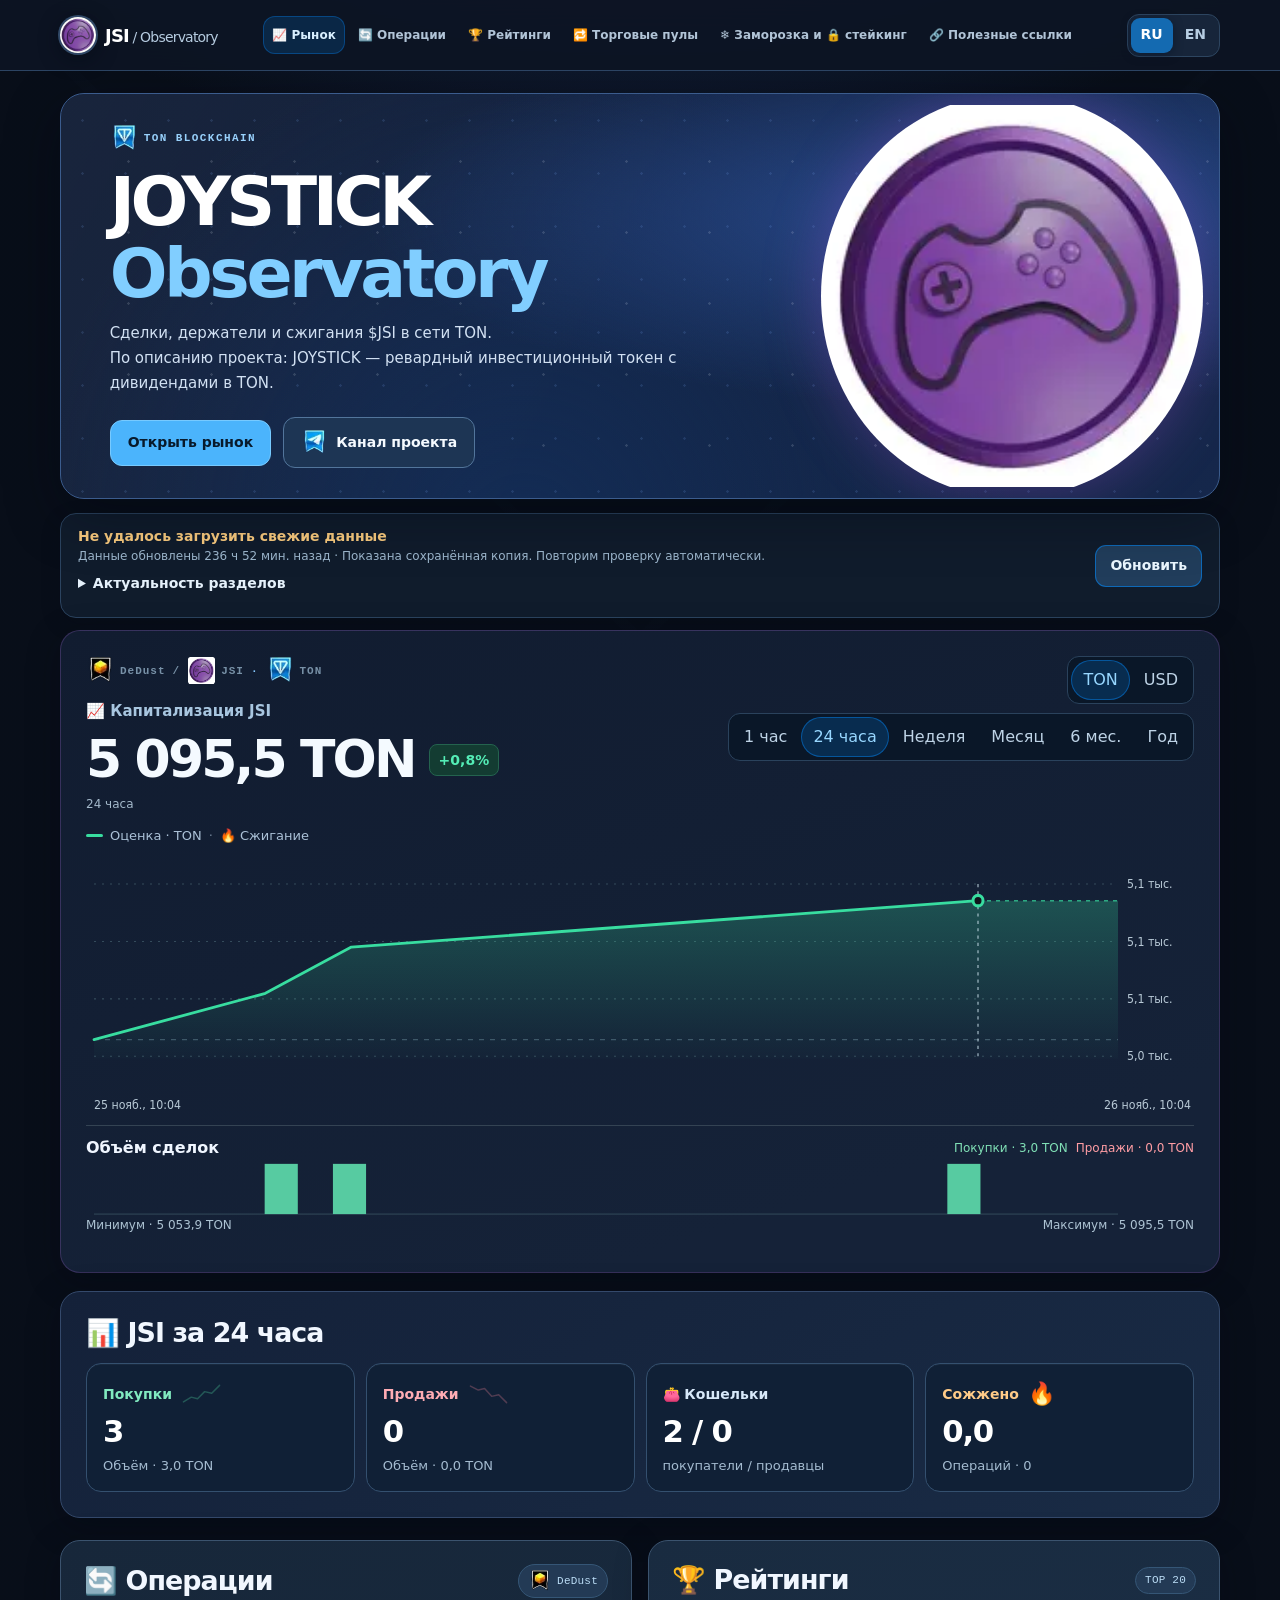
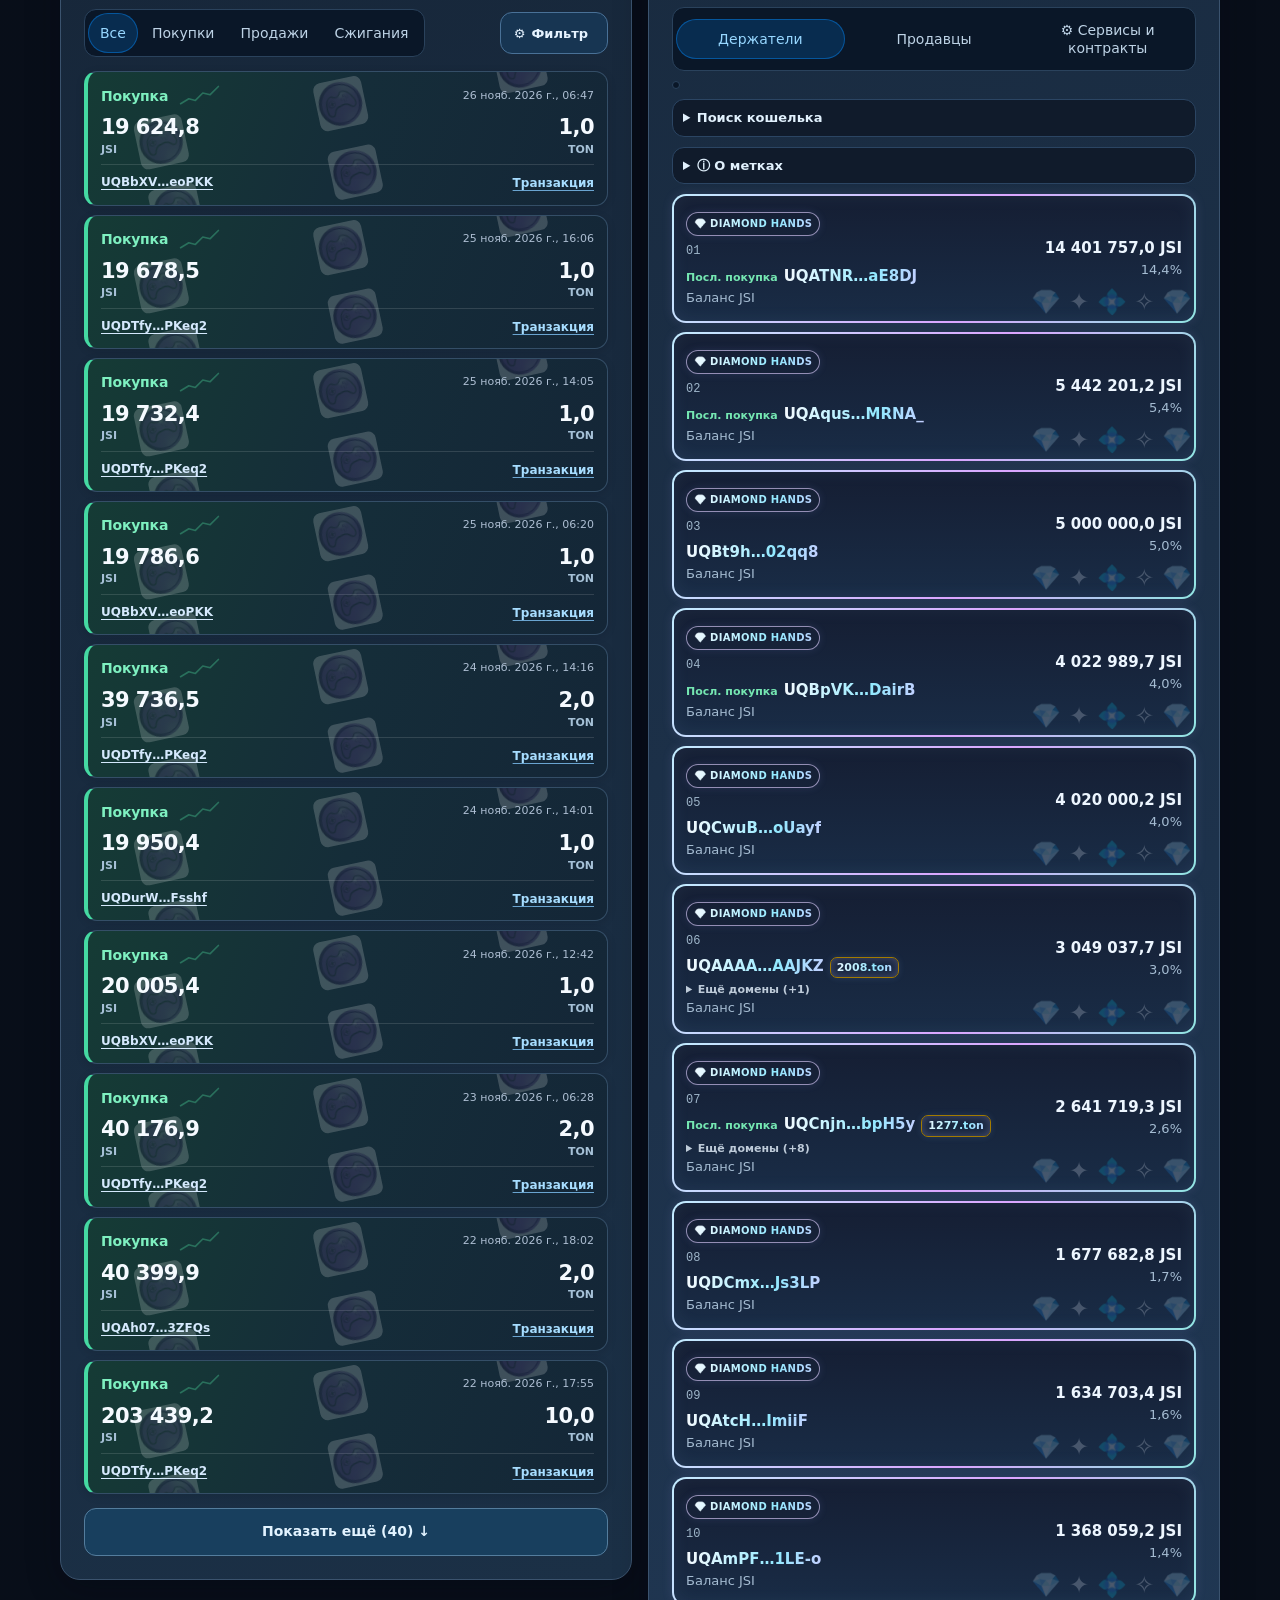
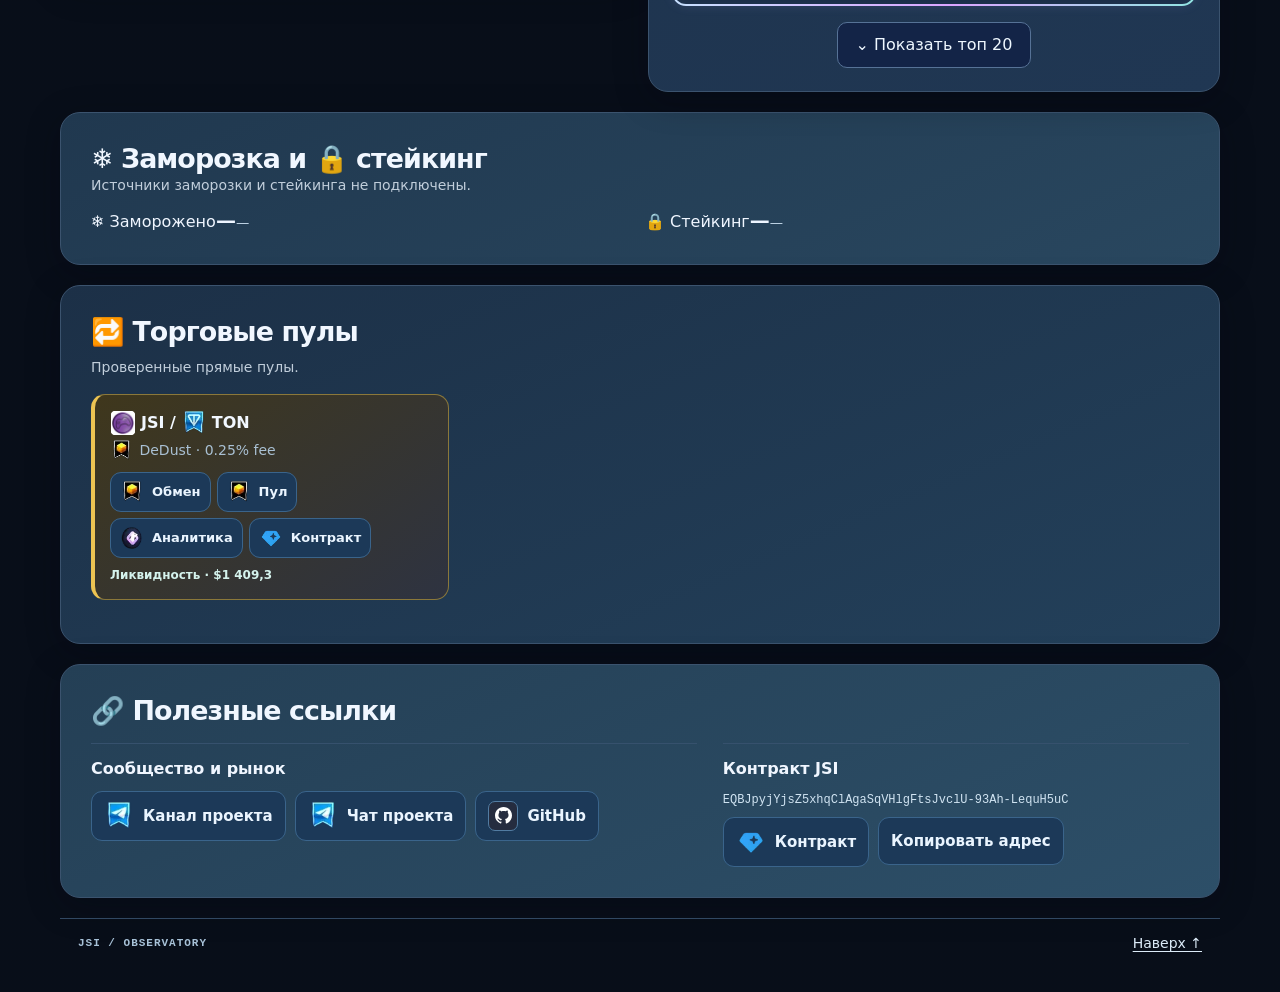
==== index.html @ 94e6f446 "Refresh JSI snapshot" ====
<!doctype html>
<html lang="ru"><head>
<meta charset="utf-8"><meta name="viewport" content="width=device-width,initial-scale=1">
<meta name="theme-color" content="#070d21"><meta name="description" content="JSI Observatory — сделки STON.fi и DeDust, держатели и подтверждённые сжигания JSI в сети TON.">
<title>JOYSTICK Observatory</title><style>:root{color-scheme:light;--ink:#101721;--muted:#536372;--paper:#f8fafc;--line:#cbd5df;--blue:#30a1f5;--link:#075d9b;--night:#090b0e;--graphite:#10151c;--green:#1e6b51;--red:#df0000;--orange:#975019;font:16px/1.5 system-ui,-apple-system,BlinkMacSystemFont,"Segoe UI",sans-serif;color:var(--ink);background:var(--night)}
*{box-sizing:border-box}
[hidden]{display:none!important}
html{scroll-behavior:smooth;scroll-padding-top:82px}
body{margin:0;background:var(--night)}
.wrap{width:min(1220px,calc(100% - 64px));margin-inline:auto}
h1,h2,h3,p{margin:0}
a{color:var(--link);text-underline-offset:3px}
a:hover{text-decoration:underline}
button{font:inherit;color:inherit;cursor:pointer}
a:focus-visible,button:focus-visible,summary:focus-visible,#plot svg:focus-visible{outline:3px solid #5692db;outline-offset:2px}
header{position:sticky;top:0;z-index:5;background:#090b0ef5;border-bottom:1px solid #283541;color:#f5f8fc}
.nav,.brand,nav,.langs,.tabs,.smallTabs,.introLinks,.eyebrow,.sectionHeading,.chartCaption,footer,.graphTop{display:flex;align-items:center}
.nav{min-height:65px;gap:20px;justify-content:space-between}
.brand{gap:9px;color:#fff;text-decoration:none}
.brand svg{width:36px;height:36px}
.brand strong{font-size:19px;letter-spacing:-.055em}
.brand span{font-weight:500;color:#c3cbd5}
.brand:hover{text-decoration:none}
nav{gap:5px}
nav a,.langs button{font-size:14px;font-weight:650}
nav a{color:#b4c0ce;padding:9px 11px;text-decoration:none;border-radius:8px}
nav a.on,nav a:hover{color:white;background:#203347;text-decoration:none}
.langs,.tabs,.smallTabs{background:#e5edf4;border-radius:10px;padding:3px;gap:2px;width:fit-content;max-width:100%;flex-wrap:wrap}
.langs button,.tabs button,.smallTabs button{border:none;padding:7px 10px;background:transparent;color:#364c61;border-radius:7px;line-height:1.35}
.langs .on,.tabs .on,.smallTabs .on{background:#114c79;color:white}
.hero{margin:20px 0 16px;position:relative;isolation:isolate;overflow:hidden;display:flex;align-items:center;min-height:192px;border-radius:20px;border:1px solid #293746;background:radial-gradient(ellipse at 88% 70%,#153650 0%,transparent 53%),#0b0d10;color:#fff}
.herotext{position:relative;z-index:1;padding:27px clamp(20px,3vw,44px);max-width:66%}
.eyebrow,.tag,footer>span{font-family:ui-monospace,Consolas,monospace;font-size:11px;font-weight:650;letter-spacing:.09em}
.eyebrow{gap:8px}
.eyebrow i{width:7px;height:7px;background:#468ec6;border-radius:50%}
.hero .eyebrow{color:#b9c9d9}
.hero .eyebrow i{background:var(--blue)}
h1{font-size:clamp(38px,4.6vw,68px);letter-spacing:-.07em;line-height:1.05;margin:7px 0 8px}
h1 em{font-family:Georgia,"Times New Roman",serif;font-weight:normal;letter-spacing:-.055em;color:#a1d6ff}
.hero p{color:#c9d5e1;font-size:15px}
.heroArt{position:absolute;inset:0 0 0 auto;width:41%;display:grid;align-items:center;pointer-events:none}
.heroArt svg{width:100%;height:100%;max-height:250px}
.introLinks{margin-top:17px;gap:10px}
.introLinks a,.more{border:1px solid #9daebf;border-radius:8px;padding:7px 12px;text-decoration:none;font-weight:650;font-size:14px}
.introLinks a{color:#f0f6ff;border-color:#536779}
.introLinks a:first-child{color:#081624;background:var(--blue);border-color:var(--blue)}
.introLinks a:hover,.more:hover{box-shadow:inset 0 0 0 1px currentColor}
.panel{background:var(--paper);border:1px solid var(--line);border-radius:17px;padding:clamp(16px,2vw,25px);min-width:0}
.graphTop,.sectionHeading,footer{justify-content:space-between;gap:12px}
.graphTop{align-items:flex-start}
.graph .eyebrow{color:#b6c8d9}
.graph .eyebrow span{color:#7891a7}
.graph h2{font-weight:550;color:var(--muted);font-size:16px;margin-top:12px}
.price{font-size:clamp(27px,3.2vw,44px);line-height:1.12;letter-spacing:-.05em;font-variant-numeric:tabular-nums;font-weight:730}
.chartCaption{font-size:13px;color:var(--muted);gap:7px;margin-top:13px}
.lineKey{width:17px;height:3px;border-radius:3px;background:var(--blue)}
.sep{color:#6f8196}
#plot{margin:6px 0;min-height:183px}
#plot svg{width:100%;height:183px;display:block;touch-action:pan-y}
#plot text{font:11px system-ui,sans-serif;fill:#b6c6d6}
.marker{cursor:pointer}
.marker:focus{outline:2px solid var(--orange)}
#readout{font-size:14px;font-variant-numeric:tabular-nums;min-height:24px;color:var(--ink)}
.note,.description,.resources p{font-size:14px;color:var(--muted);overflow-wrap:anywhere}
.note{font-size:12px}
.description{margin:8px 0}
.summary{margin:18px 0 22px}
.summary h2,.panel h2:not(.graph h2){font-size:clamp(20px,2.1vw,27px);letter-spacing:-.045em;line-height:1.2}
.summary .sectionHeading{margin-bottom:9px}
.tag{color:#3e5061;background:#e2ebf4;border-radius:20px;padding:4px 9px;white-space:nowrap;font-weight:500;letter-spacing:.02em}
#stats{display:grid;grid-template-columns:repeat(4,minmax(0,1fr));gap:10px}
.stat{background:var(--paper);border:1px solid var(--line);border-radius:13px;padding:13px 15px;min-width:0}
.stat b,.stat small,.stat span{display:block}
.stat b{font-size:clamp(20px,2.1vw,31px);line-height:1.3;font-variant-numeric:tabular-nums;overflow-wrap:anywhere;letter-spacing:-.04em}
.stat small{font-size:13px;color:var(--muted)}
.stat span{font-size:14px;font-weight:670}
.buy{color:var(--green)}
.sell{color:var(--red)}
.burn{color:var(--orange)}
.columns{display:grid;grid-template-columns:1fr 1fr;gap:16px;align-items:start}
.columns .tabs{margin:10px 0}
.columns .tabs button,.smallTabs button{font-size:14px}
.smallTabs:not(:empty){margin-bottom:8px}
#feedNote,#rankNote{margin-bottom:8px}
.row{display:grid;grid-template-columns:minmax(0,1fr) auto;gap:10px;border-top:1px solid #dce3eb;padding:10px 0;align-items:center}
.row>div{min-width:0}
.row>div:last-child{text-align:right}
.row b,.row small{display:block;font-variant-numeric:tabular-nums}
.row small{color:var(--muted);font-size:13px}
.row a{overflow-wrap:anywhere}
.row b{font-size:15px;line-height:1.45}
.row .badge{display:inline-block;padding:1px 6px;font-size:12px;border-radius:5px;margin-right:6px}
.badge.buy{background:#e0f3e8}
.badge.sell{background:var(--red);color:white}
.badge.burn{background:#ffead4}
.position{color:var(--muted);font:12px ui-monospace,monospace;margin-right:8px}
.empty{padding:16px 0;color:var(--muted)}
.more{background:#eaf1f7;color:#144b72}
.more[hidden]{display:none}
#more{margin-top:8px;width:100%}
.resources{margin:20px 0}
.resourcesGrid{display:grid;grid-template-columns:1.15fr 1.2fr 1fr;gap:24px;margin-top:16px}
.resources h3{font-size:16px;margin-bottom:6px}
.resourceList{display:flex;gap:8px 13px;flex-wrap:wrap}
.resourceList,.contract{margin-top:8px;font-size:14px}
.contract{display:block;overflow-wrap:anywhere;font-family:ui-monospace,monospace;margin-bottom:10px}
.resourcesGrid article{min-width:0}
summary{cursor:pointer;font-weight:600}
footer{padding:16px 0 25px}
footer a{font-size:14px}
@media(max-width:800px){.wrap{width:calc(100% - 28px)}
.nav{display:grid;grid-template-columns:1fr auto;gap:0;padding-top:6px}
.langs{grid-column:2;grid-row:1}
.brand{grid-column:1;grid-row:1}
nav{grid-column:1/-1;justify-content:space-between;gap:0}
nav a{padding:7px 5px;font-size:13px}
html{scroll-padding-top:98px}
.columns{grid-template-columns:1fr}
.heroArt{width:35%;opacity:.82}
.herotext{max-width:73%;padding:19px}
.hero{min-height:180px}
.graphTop{flex-wrap:wrap}
.resourcesGrid{grid-template-columns:1fr 1fr}

#stats{grid-template-columns:repeat(2,minmax(0,1fr))}}
@media(max-width:500px){.wrap{width:calc(100% - 20px)}
.hero{margin-top:10px}
.herotext{max-width:100%;padding:16px}
.heroArt{width:35%;inset:auto 0 0 auto;height:78px}
.hero p{max-width:96%;font-size:14px}
.introLinks{max-width:76%;gap:6px;flex-wrap:wrap}
.introLinks a{font-size:13px;padding:6px 8px}
.graphTop{gap:10px}
.tabs button{padding:6px 8px}
.stat{padding:10px}
.stat small{font-size:12px}
.row{gap:3px}
.row b{font-size:14px}
.row small{font-size:12px}
.resourcesGrid{grid-template-columns:1fr;gap:15px}
.resourcesGrid article+article{border-top:1px solid var(--line);padding-top:12px}}
@media(prefers-reduced-motion:reduce){html{scroll-behavior:auto}}

.walletLegend{font-size:13px;color:var(--muted);margin:4px 0}
.walletIdentity{display:inline-flex;align-items:baseline;flex-wrap:wrap;gap:2px 6px;max-width:100%;vertical-align:baseline}
.row .walletAddress{font-weight:700;text-decoration:underline;text-decoration-thickness:1px;text-underline-offset:3px}
.row .walletAddress.buy,.walletRole.buy{color:#126042}
.row .walletAddress.sell,.walletRole.sell{color:#df0000}
.row .walletAddress.burn,.walletRole.burn{color:#874305}
.row .walletAddress.neutral{color:#51615c}
.walletRole{font-size:11px;font-weight:600}
:is(.row,.walletResult) .domainBadge{font:600 11px/1.4 system-ui,sans-serif;letter-spacing:0;padding:2px 6px;border-radius:5px;overflow-wrap:anywhere;max-width:100%;display:inline-block}
.domainBadge.digits{color:#482e00;background:linear-gradient(110deg,#ffcc00 12%,#ffe173 34%,#fff9c0 46%,#ffd700 57%,#efb000 84%);background-size:220% 100%;border:1px solid #a37b00;animation:projectGold 4s ease-in-out infinite alternate}
details.domainDetails{display:inline-block;border:0;padding:0;font-size:12px;font-weight:500;width:100%}
details.domainDetails summary{color:var(--muted);font-size:11px}
#rank .position{vertical-align:top}
.onlyBadges{display:flex;align-items:center;gap:7px;font-size:13px;font-weight:600;margin:4px 0 7px;cursor:pointer}
.onlyBadges input{width:16px;height:16px;accent-color:var(--link)}


@keyframes projectGold{from{background-position:0% 50%}
to{background-position:100% 50%}}
@media(prefers-reduced-motion:reduce){.domainBadge.digits{animation:none}}
footer>span{color:#f5f8ff}
footer a{color:#dcebf8}
.price{overflow-wrap:break-word}

/* Make the chart and header dark; financial rows retain their semantic colours. */
.langs,.graph .tabs{background:#202a35}
.langs button,.graph .tabs button{color:#c3cfdb}
.langs .on,.graph .tabs .on{background:var(--blue);color:#071421}
.graph{--ink:#f5f8fc;--muted:#b2c0cd;color:var(--ink);background:var(--graphite);border-color:#283747}
.graph #readout a{color:#86caff}
.graph #plot svg{height:205px}
.brand:hover,.introLinks a:hover{color:#fff}
.introLinks a:first-child:hover{color:#081624}

.wrap{width:min(1180px,calc(100% - 88px))}
.hero{background:linear-gradient(165deg,#080a0d 22%,#10151c 100%)}
.graph,.summary{background:linear-gradient(180deg,#10151c,#152332);border:1px solid #374b5b}
.summary{background:linear-gradient(180deg,#152332,#172b3c);padding:clamp(16px,2vw,25px);border-radius:17px;color:#f4f8ff}
.summary .sectionHeading{margin-bottom:14px}
.stat{background:linear-gradient(145deg,#131d28,#1e3041);border:1px solid #3d5363}
.stat small{color:#b9c8d5}
.stat span.buy,.stat span.sell,.stat span.burn{display:inline-block;border-radius:5px;background:linear-gradient(120deg,#d8e5eb,#c1d4df);padding:1px 6px}
.columns .panel,.resources{--ink:#f3f7fc;--muted:#c1cedb;--link:#a6daff;--line:#435a6a;color:var(--ink);border-color:#3b5264}
.columns .panel{background:linear-gradient(180deg,#172b3c,#1a3b51)}
.columns .tabs,.columns .smallTabs{background:#0e1c29}
.columns .tabs button,.columns .smallTabs button{color:#cbd9e7}
.columns .tabs .on,.columns .smallTabs .on{background:#265a7d;color:#fff}
.row{border-color:#435666}
.position{color:#c1cedb}
.tag{background:#233f54;color:#d1e6f6}
.row .walletIdentity{background:linear-gradient(125deg,#d8e5eb,#c1d4df);border-radius:7px;padding:3px 6px}
.domainDetails summary{color:#354d62!important}
.domainDetails span{color:#223847}
#more,.resourceList>a,.resourceList>button{color:#f3f8ff;background:#15496b;border:1px solid #6289a3}
.resources{background:linear-gradient(180deg,#1a3b51,#20475e);padding:clamp(18px,2.5vw,30px)}
.resourcesGrid{grid-template-columns:1.3fr 1fr;gap:clamp(14px,2vw,26px)}
.resourcesGrid article{border-top:1px solid #7190a3;padding-top:13px}
.resources h3{margin-bottom:10px}
.resourceList{display:grid;grid-template-columns:1fr;gap:7px}
.resourceList>a,.resourceList>button{display:flex;align-items:center;justify-content:space-between;gap:6px;min-height:42px;padding:8px 12px;border-radius:7px;text-align:left;font:650 14px/1.35 system-ui,sans-serif;text-decoration:none;cursor:pointer}
.resourceList>a:hover,.resourceList>button:hover,#more:hover{background:#1b5c82;border-color:#aedfff}
.resources .contract{color:#d1e4f2;margin:6px 0;word-break:break-all}
footer{background:#090c10;border-top:1px solid #405362;padding:14px 18px;margin-bottom:14px;border-radius:8px}
@media(min-width:1000px){.resourcesGrid article:first-child .resourceList{grid-template-columns:repeat(2,minmax(0,1fr))}}
@media(max-width:800px){.wrap{width:calc(100% - 34px)}.resourcesGrid{grid-template-columns:1fr 1fr}}
@media(max-width:500px){.wrap{width:calc(100% - 22px)}.resourcesGrid{grid-template-columns:1fr}.resourcesGrid article+article{border-color:#7190a3}}

/* Draw external-link arrows without relying on a font glyph. */
.resourceList>a::after,.introLinks a[href^="https:"]::after,.row a:not(.walletAddress)::after{content:"";display:inline-block;width:8px;height:8px;flex-shrink:0;margin-left:6px;border-top:1.5px solid currentColor;border-right:1.5px solid currentColor;background:linear-gradient(135deg,transparent 43%,currentColor 46%,currentColor 54%,transparent 57%);vertical-align:1px}

.syncBar{display:flex;align-items:center;justify-content:space-between;gap:14px;margin:0 0 12px;padding:12px 18px;background:#101b27;border:1px solid #374b5b;border-radius:12px;color:#e5f1fb}
.syncBar>div{min-width:0}.syncBar p{font-size:14px;font-weight:650}.syncBar small{display:block;color:#b9c8d5;font-size:12px;overflow-wrap:anywhere}.syncBar .syncWarning{color:#ffcf80}
#refreshData{flex-shrink:0;min-height:42px;padding:8px 14px;border:1px solid #6289a3;border-radius:7px;background:#15496b;color:#f3f8ff;font-weight:650;font-size:14px}#refreshData:hover{background:#1b5c82}#refreshData:disabled{opacity:.65;cursor:wait}
@media(max-width:400px){.syncBar{align-items:flex-start;flex-wrap:wrap;padding:12px 14px}.syncBar>div{flex:1 1 175px}}

/* Market cap: native-currency valuation, with an explicit estimation note. */
.graph .price{font-size:clamp(32px,4.2vw,52px);letter-spacing:-.055em;line-height:1.15}
.graph h2{font-size:15px;margin-top:12px;margin-bottom:7px}
.capHeadline{display:flex;align-items:center;gap:14px;flex-wrap:wrap}
.capChange{font:700 14px/1.3 system-ui,sans-serif;padding:6px 9px;border-radius:8px;font-variant-numeric:tabular-nums;white-space:nowrap}
.capChange:empty{display:none}.capPositive{color:#54edb6;background:#133c32;border:1px solid #24634e}.capNegative{color:#ff2020;background:#321419;border:1px solid #7a242a}
#capPeriod{margin-top:5px;color:#a4b9cb}.graph #plot{min-height:250px;margin:18px 0 8px}.graph #plot svg{height:250px}
.graph #plot text{font:11px system-ui,sans-serif;fill:#b8c9d6}
.capRange{display:flex;justify-content:space-between;gap:8px;flex-wrap:wrap;color:#adc3d3;font-size:12px;font-variant-numeric:tabular-nums;margin:0 0 13px}
.graph #readout{background:#0b1723;border:1px solid #2b4354;padding:10px 12px;border-radius:9px;min-height:43px;font-size:13px;margin-bottom:9px}
.capMethod{font-size:11px;line-height:1.5;color:#9db3c4;border-top:1px solid #2b4354;padding-top:10px;margin-top:10px;max-width:850px}
.graph .chartCaption .lineKey{background:var(--chart-colour,#38dda0)}
@media(max-width:500px){.graph .price{font-size:34px}.capHeadline{gap:8px}.graph .graphTop{gap:15px}.graph .tabs{width:100%;justify-content:space-between}.graph .tabs button{padding:8px 6px;font-size:12px}.graph #plot svg{height:240px}.graph #plot{min-height:240px}.graph #readout{font-size:12px}.capMethod{font-size:11px}}
@media(max-width:360px){.graph .tabs{display:grid;grid-template-columns:repeat(3,minmax(0,1fr));gap:3px}.graph .tabs button{width:100%}}

:root{--blue:#75ccff;--project-art:url("[data-uri]");--night:#070d21}
body{background:radial-gradient(ellipse at 78% 0%,#24347b 0%,#111c49 28%,transparent 55%),#070d21}
header{background:#0a1129f5;border-color:#324576}
.brandMark{width:36px;height:36px;border-radius:50%;background:var(--project-art) center/cover}
.hero{min-height:268px;border-color:#435b9c;background:radial-gradient(ellipse at 78% 50%,#2b4696 0%,#182860 34%,transparent 68%),linear-gradient(112deg,#0d1639,#111c49)}
.hero::before{content:"";position:absolute;inset:0;background-image:radial-gradient(circle,#7eaeff 1px,transparent 1.5px),radial-gradient(circle,#eff7ff 1px,transparent 1.5px);background-size:43px 53px,83px 71px;background-position:0 0,26px 32px;opacity:.24;pointer-events:none}
.heroArt{width:40%;height:100%;background:var(--project-art) center / auto 88% no-repeat;filter:drop-shadow(0 0 20px #60b5ff60);border-radius:50%}
.hero h1 em{color:#89ceff}
.graph{background:linear-gradient(180deg,#101936,#151f43);border-color:#394b80}
.summary{background:linear-gradient(180deg,#182649,#202d55);border-color:#435480}
.columns .panel{background:linear-gradient(180deg,#192847,#1e3659)}
.resources{background:linear-gradient(180deg,#192b4b,#1b345a)}
.graphControls{display:grid;gap:10px;justify-items:end;min-width:0}
.row.trade-buy{border-left:3px solid #4cce9f;padding-left:8px;background:#14564832}
.row.trade-sell{border-left:3px solid #fb6b76;padding-left:8px;background:#7c223532}
.row.trade-burn{border-left:3px solid #e7ae57;padding-left:8px}
@media(max-width:800px){.graphControls{justify-items:start}}
@media(max-width:590px){
 .hero{min-height:210px}.heroArt{width:32%;height:auto;inset:12px 12px auto auto;aspect-ratio:1;opacity:1;background-size:contain}
 .herotext{max-width:76%}.hero h1{font-size:clamp(32px,7.5vw,47px)}.hero h1 em{display:block}
 .hero p{max-width:100%}.introLinks{max-width:100%}.graphControls{width:100%}.graph #currency{display:flex;width:auto}
}

#activity,#wallets,#pools{background:#141b27;border-color:#303a4a}
#activity .row,#wallets .row{background:transparent;border-color:#303a4a;border-left:0;padding-left:0}
#activity .row .walletIdentity,#wallets .row .walletIdentity{background:none;padding:0;column-gap:6px;row-gap:4px}
.columns .walletIdentity .walletAddress{background:none;padding:0}
.columns .row .walletAddress{color:#d6e2f0}
.columns .walletRole.buy,.columns .badge.buy{color:#85e6bc;background:none}
.columns .walletRole.sell,.columns .badge.sell{color:#ff9a9f;background:none}
.columns .walletRole.burn,.columns .badge.burn{color:#f1bd7d;background:none}
.columns .domainDetails summary,.columns .domainDetails span{color:#becbd9!important}
.columns :is(.row,.walletResult) .projectBadges{display:flex;flex-wrap:wrap;gap:5px;width:100%;align-items:center}
.columns :is(.row,.walletResult) .projectBadge{--badge-edge:#53627b;display:inline-flex;align-items:center;gap:4px;padding:2px 6px;border:1px solid var(--badge-edge);border-radius:6px;background:#202939;text-decoration:none;color:#eaf1fb;font:650 11px/1.35 system-ui,sans-serif;min-height:26px;max-width:100%}
.columns :is(.row,.walletResult) .projectBadge:hover{text-decoration:underline}
.columns :is(.row,.walletResult) .projectBadge::after{display:none}
.projectBadge img{display:block;width:18px;height:18px;object-fit:contain;border-radius:3px}
.columns :is(.row,.walletResult) .projectBadge.staking{padding-inline:4px;--badge-edge:#6c93cb}
.columns :is(.row,.walletResult) .projectBadge.vnuk{--badge-edge:#8f606f;color:#ffc8d4}
.columns :is(.row,.walletResult) .projectBadge.author{border-color:transparent;background:linear-gradient(#202939,#202939) padding-box,linear-gradient(105deg,#508eff,#dce5ee,#508eff) border-box;background-size:100% 100%,200% 100%;animation:projectBadgeGlow 5s ease-in-out infinite alternate}
.columns :is(.row,.walletResult) .projectBadge.joystick{--badge-edge:#9164ac}
.columns :is(.row,.walletResult) .projectBadge.phoenix{--badge-edge:#a86a36}
.projectBadge.joystick span,.projectBadge.phoenix span{background:linear-gradient(90deg,var(--badge-color),#ffe182,var(--badge-color));background-size:210% 100%;background-clip:text;color:transparent;animation:projectBadgeGlow 5s ease-in-out infinite alternate}
.projectBadge.joystick{--badge-color:#e3a6ff}
.projectBadge.phoenix{--badge-color:#ff9862}
@keyframes projectBadgeGlow{to{background-position:100% 0}}
@media(prefers-reduced-motion:reduce){.columns :is(.row,.walletResult) .projectBadge.author,.projectBadge.joystick span,.projectBadge.phoenix span{animation:none}}
#pools [lang="en"],html[lang="en"] #pools [lang="ru"]{display:none}
html[lang="en"] #pools [lang="en"]{display:inline}
#pools .poolIntro{margin:8px 0 16px}
#pools .poolGrid{display:grid;grid-template-columns:repeat(3,minmax(0,1fr));gap:10px}
#pools .poolCard{min-width:0;background:#1c2636;border:1px solid #39475b;border-radius:10px;padding:12px}
#pools .poolCard h3{margin:0 0 3px}
#pools .poolCard p{margin:0}
#pools .poolActions{display:flex;flex-wrap:wrap;gap:6px;margin-top:10px}
#pools .poolActions a{display:inline-flex;align-items:center;min-height:38px;padding:5px 9px;color:#edf5ff;background:#22344c;border:1px solid #586d88;border-radius:7px;font-size:13px;font-weight:650;text-decoration:none}
#pools .poolActions a:hover{background:#304963;text-decoration:underline}
#pools .poolRoute,#pools .poolTiny{margin-top:16px;padding-top:13px;border-top:1px solid #39475b}
#pools #discoveredPools{margin-top:10px}
#pools .poolCard .poolLiquidity{margin-top:8px;font-size:12px;overflow-wrap:anywhere}
#pools .poolCard h3{overflow-wrap:anywhere}
#pools .poolRoute h3{margin:0 0 4px}
#pools .poolRoute .poolCard{margin-top:9px;max-width:440px}
#pools .poolTiny .poolGrid{margin-top:10px}
#pools .poolSources{margin-top:13px;font-size:12px}
@media(max-width:800px){#pools .poolGrid{grid-template-columns:repeat(2,minmax(0,1fr))}}
@media(max-width:500px){#pools .poolGrid{grid-template-columns:minmax(0,1fr)}}

.columns :is(.row,.walletResult) .projectBadge.og{border-color:#a887c2;background:#222033}
.columns :is(.row,.walletResult) .projectBadge.fragmentNumber{--badge-edge:#cc7cdb;background:#78348b;color:#fff;font-weight:800;white-space:nowrap}
.projectBadge.og span{background:linear-gradient(90deg,#cbff69,#f3a5ff,#cbff69);background-size:210% 100%;background-clip:text;color:transparent;animation:projectBadgeGlow 4s ease-in-out infinite alternate;font-weight:800}
.columns :is(.row,.walletResult) .projectBadge.burner{border-color:#966237;padding-inline:4px}
.columns :is(.row,.walletResult) .projectBadge.blueNft{border-color:#3881a9;padding-inline:4px}
.operationRow .opMobile,.operationRow .opToggle{display:none}
#feed .operationRow .opDesktop a{display:inline-block}
@media(prefers-reduced-motion:reduce){.projectBadge.og span{animation:none}}
@media(max-width:640px){
 #feed .operationRow{grid-template-columns:minmax(0,1fr) minmax(0,auto) 28px;align-items:start;column-gap:4px;padding:8px 0}
 #feed .operationRow .opDesktop{display:none}
 #feed .operationRow>div:nth-child(2){align-self:start}
 #feed .operationRow .opMobile:not([hidden]){display:block;grid-column:1/-1;text-align:left;padding:2px 0 4px}
 #feed .operationRow .opToggle{display:grid;place-items:center;width:28px;min-height:32px;padding:0;background:none;border:0;color:#b8d3ec;cursor:pointer}
 .opToggle span{width:7px;height:7px;border-right:2px solid;border-bottom:2px solid;transform:rotate(45deg)}
 .opToggle[aria-expanded="true"] span{transform:rotate(225deg)}
}

body{background:linear-gradient(#070b16bb,#070b16cf),url("[data-uri]") center top/cover fixed,#070b16}
.supplyGrid{display:grid;grid-template-columns:repeat(2,minmax(0,1fr));gap:10px;margin-top:12px}
.supplyGrid a{display:grid;gap:4px;padding:12px;border:1px solid #39475b;border-radius:10px;background:#1c2636;text-decoration:none;min-width:0}
.supplyGrid a:hover{border-color:#7db5e6}
.supplyGrid strong{font-size:clamp(1rem,3vw,1.35rem);color:#eef5ff;overflow-wrap:anywhere}
.supplyGrid small{color:#afbfce}
@media(max-width:440px){.supplyGrid{grid-template-columns:1fr}body{background-attachment:scroll;background-size:auto,auto 1100px}}

.volumeBlock{margin-top:12px;border-top:1px solid #344353;padding-top:10px}
.volumeHeading,.volumeKeys,.tradeSize,.walletSearchForm{display:flex;align-items:center;gap:8px;flex-wrap:wrap}
.volumeHeading{justify-content:space-between}
.volumeKeys,.tradeSize{font-size:12px}
.volumeKeys span:first-child,.rankMove.gained{color:#80e0b6}
.volumeKeys span:last-child,.rankMove.lost{color:#ff9da4}
#tradeVolume svg{display:block;width:100%;height:56px}
.tradeSize{margin:8px 0;color:#bdcbd8}
.tradeSize label{display:inline-flex;align-items:center;gap:6px}
.tradeSize input[type=number],.walletSearchForm input{min-width:0;border:1px solid #53637a;border-radius:7px;background:#161f2b;color:#eaf1fb;padding:6px 8px;font:inherit}
.tradeSize input[type=number]{width:6em}
#rank .position,.walletResult .position{display:inline-flex;align-items:baseline;gap:4px}
.rankMove{font-size:10px;white-space:nowrap}
.walletSearch,.badgeLegend{margin:10px 0;border:1px solid #39475b;border-radius:8px;padding:8px 10px}
.walletSearch summary,.badgeLegend summary{cursor:pointer;color:#d6e2f0;font-size:13px;font-weight:650}
.walletSearchForm{margin-top:9px}
.walletSearchForm input{flex:1 1 145px}
.walletSearchForm button{padding:6px 9px;border:1px solid #52637b;border-radius:7px;background:#243249;color:#eaf1fb;cursor:pointer}
.walletResult{margin-top:9px;overflow-wrap:anywhere}
.walletResult h3,.walletResult h4,.walletResult p{margin:6px 0}
.walletResult ul,.badgeLegend dl{padding-left:0;margin:8px 0 0;font-size:12px}
.walletResult li{margin-left:15px;padding-top:3px}
.badgeLegend dl{display:grid;grid-template-columns:auto 1fr;gap:5px 8px}
.badgeLegend dd{margin:0;color:#bdcbd8}
.columns .projectBadge.arni,.columns .projectBadge.napiwas{border-color:#927fa2}
.columns .projectBadge.arni span,.columns .projectBadge.napiwas .badgeLabel{
 background:linear-gradient(90deg,#70e1dd,#c4b4ff,#ffab94,#ffe39a,#70e1dd);
 background-size:225% 100%;background-clip:text;color:transparent;
 animation:projectBadgeGlow 4.3s ease-in-out infinite alternate
}
.projectBadge .beerIcon{position:relative;display:inline-block;flex:0 0 18px;width:18px;height:18px}
.beerIcon::before,.beerIcon::after{content:"";position:absolute}
.beerIcon::before{left:2px;top:2px;width:10px;height:15px;border:1px solid #ffde99;border-radius:3px 3px 4px 4px;background:linear-gradient(#fff4dc 0 28%,#ffce56 29%,#e4932c 83%,#b36121)}
.beerIcon::after{left:12px;top:6px;width:5px;height:8px;border:2px solid #ffde99;border-left:0;border-radius:0 4px 4px 0}
@media(prefers-reduced-motion:reduce){.columns .projectBadge.arni span,.columns .projectBadge.napiwas .badgeLabel{animation:none}}

.projectBadges .domainDetails{width:auto;max-width:100%;overflow-wrap:anywhere}

/* JSI / Telegram-inspired Observatory — design layer v1.
   No remote fonts, frameworks, images or runtime dependencies.
   Loaded AFTER the existing stylesheet. Keeps data/JS functionality intact. */
:root{
  color-scheme:dark;
  --tg-bg:#090e18;--tg-surface:#121b2a;--tg-surface2:#192639;
  --tg-elevated:#20344b;--tg-line:#2a405a;--tg-blue:#55b9ff;
  --tg-blue-strong:#258fea;--tg-text:#f0f6ff;--tg-muted:#a6bdd2;
  --tg-green:#51dcaa;--tg-red:#ff8696;--tg-gold:#f3c66f;
  --night:var(--tg-bg);--paper:var(--tg-surface);--ink:var(--tg-text);
  --muted:var(--tg-muted);--line:var(--tg-line);--blue:var(--tg-blue);
  --link:#91d8ff;--green:var(--tg-green);--red:var(--tg-red);
  font-family:system-ui,-apple-system,BlinkMacSystemFont,"Segoe UI",sans-serif;
  font-optical-sizing:auto;
}
html{scroll-padding-top:100px}
body{
  color:var(--tg-text);
  background:radial-gradient(ellipse 80% 420px at 50% -150px,#1b315e 0%,transparent 72%),
    linear-gradient(#080e19e8,#080e19f1),url("[data-uri]") center top/cover fixed,#090e18;
}
.wrap{width:min(1160px,calc(100% - 40px))}
a{color:var(--link)}
button,input{font-family:inherit}
a,button,summary{-webkit-tap-highlight-color:transparent}
button:not(:disabled),a,summary{transition:background-color .18s ease,border-color .18s ease,color .18s ease,transform .18s ease}
button:active:not(:disabled),.introLinks a:active,.resourceList>a:active,#pools .poolActions a:active{transform:scale(.98)}
a:focus-visible,button:focus-visible,summary:focus-visible,input:focus-visible{outline:2px solid var(--tg-blue);outline-offset:3px}
header{background:#0d1524f0;border-bottom:1px solid #2c4463;backdrop-filter:blur(22px);-webkit-backdrop-filter:blur(22px)}
.nav{min-height:70px;gap:18px}
.brandMark{box-shadow:0 0 0 2px #314968,0 5px 20px #050a14a8}
.brand strong{font-size:18px;letter-spacing:-.045em}
.brand span{color:#b6cce0;font-size:14px}
nav{gap:5px}
nav a{padding:10px 13px;color:#b1c4d7;border-radius:12px;font-weight:600}
nav a.on,nav a:hover{background:#1e3958;color:#f4faff}
.langs{background:#17253a;padding:3px;border:1px solid #2d4560;border-radius:12px}
.langs button{border-radius:9px;min-width:39px;min-height:35px;color:#b6cde2}
.langs button.on{background:#288fd9;color:#fff;box-shadow:0 2px 10px #0613268c}
main.wrap{padding-bottom:10px}
.hero{margin:22px 0 14px;min-height:275px;border:1px solid #3b5c8d;border-radius:24px;
  background:radial-gradient(ellipse at 81% 30%,#294c91 0%,transparent 48%),
  radial-gradient(circle at 40% 110%,#132c55,transparent 60%),
  linear-gradient(125deg,#111d35,#15274b);
  box-shadow:0 18px 54px #02071164;isolation:isolate}
.hero::before{opacity:.14}
.hero::after{content:"";position:absolute;inset:0;pointer-events:none;
  background:linear-gradient(115deg,#ffffff08,transparent 50%);border-radius:inherit}
.herotext{padding:clamp(23px,3.5vw,45px);max-width:68%}
.hero .eyebrow{color:#98d1fc;letter-spacing:.13em}
.hero .eyebrow i{box-shadow:0 0 0 5px #269de421}
.hero h1{margin:13px 0 12px;font-size:clamp(39px,5.5vw,68px);line-height:1.03;letter-spacing:-.065em}
.hero h1 em{font-style:normal;font-weight:550;font-family:inherit;letter-spacing:-.05em;color:#81ceff}
.hero p{color:#d2e1f3;font-size:15px;max-width:510px;line-height:1.65}
.heroArt{background-size:auto 83%;filter:drop-shadow(0 6px 28px #67acff40)}
.introLinks{gap:10px;margin-top:21px}
.introLinks a{display:inline-flex;align-items:center;justify-content:center;
  min-height:42px;padding:9px 17px;border-radius:12px;font-size:14px;
  background:#1d3554;border:1px solid #52759b;color:#f5faff}
.introLinks a:first-child{background:#4bb4fc;color:#081a2c;border-color:#77caff}
.introLinks a:hover{background:#2c5277;text-decoration:none;transform:translateY(-2px)}
.introLinks a:first-child:hover{background:#83d0ff;color:#071b2c}
.syncBar{background:#101c2c;border-color:#2b435f;border-radius:16px;
  padding:12px 17px;box-shadow:0 6px 20px #050b152b}
.syncBar p{color:#e3f5ff}
.syncBar small{color:#9eb8ce}
#refreshData{border-radius:11px;background:#213d5b;border-color:#476d92;color:#eaf7ff}
#refreshData:hover{background:#2f5a81}
.panel,.graph,.summary,.columns .panel,.resources,#pools,#activity,#wallets{
  border:1px solid var(--tg-line);border-radius:20px;
  background:linear-gradient(155deg,#151f30 0%,#111927 100%);
  box-shadow:0 8px 34px #03091145;color:var(--tg-text)}
.graph{background:linear-gradient(160deg,#172640 0%,#101a2d 76%);border-color:#315172}
.graph .eyebrow{color:#86caff}
.graph h2{color:#a8c6e0;margin-top:15px}
.graph .price{color:#f4faff;letter-spacing:-.055em}
.graph .chartCaption{color:#abc1d7}
.graph #readout{border-color:#314964;background:#0e192a}
.graph .capMethod{border-color:#2b4056;color:#98aec2}
.graph #plot{border-radius:15px;overflow:hidden}
.graphControls{gap:9px}
.graph .tabs,.columns .tabs,.columns .smallTabs{background:#0a1728;border:1px solid #2a425c;border-radius:12px;padding:3px}
.graph .tabs button,.columns .tabs button,.columns .smallTabs button{border-radius:9px;min-height:34px;padding:7px 12px;color:#bed3e6}
.graph .tabs .on,.columns .tabs .on,.columns .smallTabs .on{background:#26659c;color:#fff;box-shadow:0 2px 8px #050d1780}
.summary{margin-top:18px;background:linear-gradient(150deg,#182b44,#142037);border-color:#2a496b}
.summary h2,.panel h2:not(.graph h2){color:#f1f7ff;font-weight:730;letter-spacing:-.035em}
#stats{gap:11px}
.stat{padding:16px;border-radius:15px;background:#102036;border:1px solid #34506f;box-shadow:inset 0 1px #ffffff0a}
.stat b{color:#fff;font-size:clamp(21px,2.4vw,32px);line-height:1.22;margin:5px 0}
.stat small{color:#a4bbd0}
.stat span{font-weight:680}
.stat span.buy,.stat span.sell,.stat span.burn{background:none;padding:0}
.columns{gap:16px}
.columns .panel{min-width:0}
.sectionHeading{flex-wrap:wrap}
.tag{background:#233a55;color:#badcf5;border:1px solid #355676}
.row{border-top-color:#263950;padding:12px 3px}
.row:hover{background:#ffffff07}
.row.trade-buy,.row.trade-sell,.row.trade-burn{border-left:3px solid transparent;border-radius:8px;padding-left:10px}
#activity .row.trade-buy{border-left:3px solid #52d5a2;background:#16362c42}
#activity .row.trade-sell{border-left:3px solid #ff8191;background:#40232a50}
#activity .row.trade-burn{border-left:3px solid #f5c16b;background:#3a2c1b48}
.row b{color:#edf6ff}
.row small{color:#a5bcd2}
.columns .row .walletAddress{color:#d5e9fd}
.columns .walletRole.buy,.columns .badge.buy{color:#75e7b2}
.columns .walletRole.sell,.columns .badge.sell{color:#ff9bac}
.columns .walletRole.burn,.columns .badge.burn{color:#f5c377}
.position{color:#9fb6ca}
.columns :is(.row,.walletResult) .projectBadge{border-radius:8px;background-color:#1d2b3e;min-height:28px}
.columns :is(.row,.walletResult) .projectBadge.fragmentNumber{background:#813c99;color:#fff;border-color:#dd8bfa}
.domainBadge.digits{border-radius:7px}
#more,.resourceList>a,.resourceList>button,#pools .poolActions a{
  background:#1c3958;border:1px solid #3a648b;border-radius:11px;color:#eaf5ff}
#more{min-height:43px}
#more:hover,.resourceList>a:hover,.resourceList>button:hover,#pools .poolActions a:hover{background:#2b5277}
.supplyGrid a,#pools .poolCard{background:#17263a;border:1px solid #2b4665;border-radius:14px;padding:15px}
.supplyGrid a:hover,#pools .poolCard:hover{border-color:#4785b3}
.supplyGrid small{color:#b5c9da}
#pools .poolCard h3{color:#f2f8ff}
#pools .poolCard p{color:#a9c0d3}
#pools .poolGrid{gap:12px}
#pools .poolActions a{min-height:40px}
.walletSearch,.badgeLegend{background:#101b2b;border-color:#2b4563;border-radius:12px}
.walletSearch summary,.badgeLegend summary{color:#e1f1fd}
.tradeSize input[type=number],.walletSearchForm input{background:#091729;border-color:#385575;color:#f5faff;border-radius:10px;min-height:38px}
.walletSearchForm button{background:#285982;border-color:#478bb5;border-radius:10px;min-height:40px}
.resources{background:linear-gradient(155deg,#152840,#152036)}
.resourcesGrid article{border-color:#36516d}
.resourceList>a,.resourceList>button{min-height:45px;padding:10px 13px}
footer{background:transparent;border-top:1px solid #314862;border-radius:0;color:#bed4e7;margin-top:20px}
footer>span{color:#a8c2d8}
@media(min-width:900px){
 .columns .panel{padding:23px}
 .hero{min-height:305px}
 .heroArt{background-size:auto 88%}
}
@media(max-width:800px){
 html{scroll-padding-top:114px}
 .wrap{width:calc(100% - 28px)}
 .nav{gap:5px;padding-top:5px}
 .brand strong{font-size:16px}
 nav{overflow-x:auto;scrollbar-width:none;justify-content:space-between}
 nav::-webkit-scrollbar{display:none}
 nav a{min-height:42px;display:inline-flex;align-items:center;white-space:nowrap;padding:9px 10px}
 .hero{margin-top:14px;min-height:230px}
 .herotext{max-width:75%;padding:24px}
 .resourcesGrid{grid-template-columns:1fr 1fr}
}
@media(max-width:590px){
 .wrap{width:calc(100% - 22px)}
 .hero{border-radius:20px;min-height:250px}
 .hero h1{font-size:clamp(34px,8vw,46px)}
 .herotext{max-width:100%;padding:20px 18px 78px}
 .hero p{max-width:100%;padding-right:0}
 .heroArt{width:100px;height:100px;top:auto;bottom:-7px;right:7px;inset:auto 7px -7px auto;opacity:.83;background-size:contain}
 .hero .introLinks{max-width:calc(100% - 90px)}
 .introLinks a{min-height:40px;padding:8px 11px}
 .graph,.summary,.columns .panel,.resources{padding:16px}
 .graphTop{gap:13px}
 .graphControls{width:100%;justify-items:stretch}
 .graph .tabs{width:100%;justify-content:space-between}
 .graph .tabs button{flex:1 1 auto;padding:8px 6px;font-size:12px}
 .graph .price{font-size:clamp(29px,8.7vw,39px)}
 .graph #plot,.graph #plot svg{min-height:210px;height:210px}
 #stats{grid-template-columns:repeat(2,minmax(0,1fr));gap:9px}
 .stat{padding:12px}
 .stat b{font-size:clamp(19px,5.4vw,26px)}
 .columns{gap:14px}
 #pools .poolGrid{grid-template-columns:1fr}
 .resourcesGrid{grid-template-columns:1fr}
 .row{min-width:0}
 .row>div{overflow-wrap:anywhere}
 .syncBar{flex-wrap:wrap}
 body{background-attachment:scroll}
}
@media(max-width:360px){
 .brand strong{font-size:14px}
 .brandMark{width:30px;height:30px}
 .nav{column-gap:3px}
 nav a{font-size:12px;padding:9px 7px}
 .hero .introLinks{max-width:100%}
 .heroArt{opacity:.4}
 .graph .tabs button{font-size:11px}
}
@media(hover:hover){
 .stat:hover,#pools .poolCard:hover{transform:translateY(-2px)}
}
@media(prefers-reduced-motion:reduce){
 *,*::before,*::after{scroll-behavior:auto!important;animation-duration:.01ms!important;transition-duration:.01ms!important}
}

/* FIGMA TELETON IOS UI KIT — SOURCE-ALIGNED
   Reference: fIjhy6ddPFSXmia3DCvQa2
   Dark selected tab: 6028:2120, row: 6023:2116, dark label: 6781:30558.
   Accent #008BFF; 52px regular list-row minimum; rounded selected tab.
   Native system font replaces Figma's licensed iostgico/SF Pro assets. */
:root{--tg-accent:#008bff;--tg-blue:#008bff;--tg-blue-strong:#008bff;--tg-selected:#146ab1}
nav a.on,nav a[aria-current="location"]{
 color:#d8efff;background:#008bff28;box-shadow:inset 0 0 0 1px #008bff55}
.langs button.on{background:var(--tg-selected);color:#fff}
.graph .tabs .on,.columns .tabs .on,.columns .smallTabs .on{
 border-radius:100px;background:#008bff2e;color:#97d7ff;
 box-shadow:inset 0 0 0 1px #008bff70}
.graph .tabs button,.columns .tabs button,.columns .smallTabs button{
 min-height:40px;line-height:1.25}
#activity .row,#wallets .row{min-height:52px}
#activity .row .walletAddress,#wallets .row .walletAddress{line-height:1.45}
#activity .row .badge,#wallets .row .badge{line-height:1.4}
#refreshData,.walletSearchForm button{border-color:#008bff91}
#refreshData:focus-visible,.walletSearchForm button:focus-visible{outline-color:#94d9ff}
@media(max-width:800px){
 nav a{min-height:44px}
}

/* Four compact, fully visible tabs on narrow Telegram WebViews. */
@media(max-width:590px){
 #nav{display:grid;grid-template-columns:repeat(4,minmax(0,1fr));gap:3px;overflow:visible;width:100%}
 #nav a{display:flex;align-items:center;justify-content:center;min-width:0;
  font-size:12px;white-space:nowrap;line-height:1.2;padding:9px 2px;text-align:center}
 #nav a[href="#links"]{font-size:0}
 #nav a[href="#links"]::after{content:"Ссылки";font-size:12px}
 html[lang="en"] #nav a[href="#links"]::after{content:"Links"}
}

/* UNIVERSAL OBSERVATORY UI V1 — reusable across token projects.
   Layout, labels, accessible filter, gem/paper honors and animated burn cards.
   No remote art/fonts: all decoration stays inside standalone HTML/CSS. */
.feedFilterBar{display:flex;align-items:center;justify-content:space-between;flex-wrap:wrap;gap:9px;margin:11px 0}
.feedFilterBar #filters{margin:0}
#badgeFilterToggle{display:inline-flex;align-items:center;justify-content:center;gap:6px;min-height:42px;
 padding:8px 13px;border:1px solid #497197;border-radius:12px;background:#173552;color:#e6f3ff;font-weight:750;font-size:13px}
#badgeFilterToggle[aria-expanded="true"]{background:#184a73;border-color:#82c9ff}
#badgeFilterCount{color:#9fd6fa;font-size:12px}
.filterPanel{background:#0f2033;border:1px solid #355573;padding:14px;border-radius:14px;margin:0 0 14px}
.filterPanel .onlyBadges{margin:0 0 10px;min-height:34px}
.filterPanel .tradeSize{margin:0 0 13px;gap:10px}
.filterPanel .tradeSize label{min-height:32px}
.filterBadgesHeading{display:flex;align-items:center;justify-content:space-between;gap:9px;
 border-top:1px solid #2b4961;padding-top:13px;margin-top:4px}
.filterBadgesHeading strong{font-size:13px;color:#cfe5f8}
#clearBadgeFilters{border:0;background:none;color:#88cfff;text-decoration:underline;font-size:12px;padding:6px}
.badgeFilterSearch{display:block;width:100%;min-width:0;min-height:42px;margin:9px 0 12px;
 padding:9px 12px;border:1px solid #3c5d7e;border-radius:10px;background:#0b182a;
 color:#ecf7ff;font-size:14px}
.badgeFilterSearch::placeholder{color:#9fb1c7}
.badgeFilterList{display:grid;grid-template-columns:repeat(2,minmax(0,1fr));gap:8px}
.badgeFilterItem{display:flex;align-items:center;gap:8px;min-height:39px;padding:7px 9px;
 border:1px solid #354d66;border-radius:10px;background:#172b40;
 color:#e5f2fd;font-size:12px;overflow-wrap:anywhere;cursor:pointer}
.badgeFilterItem:has(input:checked){border-color:#008bff;background:#153e60}
.badgeFilterItem input{accent-color:#008bff;flex:0 0 17px;width:17px;height:17px}
.filterHint{margin:12px 0 0;font-size:12px;color:#93aec5;line-height:1.5}
#feed{display:grid;gap:13px;margin-top:14px}
/* A transaction is a standalone, readable card rather than a compressed table row. */
#feed .operationRow{display:flex;flex-direction:column;align-items:stretch;gap:11px;position:relative;
 padding:16px 17px!important;margin:0;min-width:0;overflow:hidden;border:1px solid #344e67;
 border-left:4px solid #486787!important;border-radius:16px;background:#172b3d!important;
 box-shadow:0 5px 15px #030c172d;isolation:isolate}
#feed .operationRow.trade-buy{border-left-color:#45d9a2!important;background:linear-gradient(110deg,#153b35,#152d39 50%,#142637)!important}
#feed .operationRow.trade-sell{border-left-color:#ff7a8c!important;background:linear-gradient(110deg,#3a2636,#262837 55%,#1b2636)!important}
#feed .operationRow>div{position:relative;z-index:1;min-width:0}
#feed .operationRow .opHeader{display:flex;align-items:center;justify-content:space-between;gap:9px}
#feed .operationRow .opKind{font-weight:780;letter-spacing:-.015em;font-size:15px;line-height:1.3}
#feed .operationRow .opKind.buy{color:#7ef0c0}
#feed .operationRow .opKind.sell{color:#ffadba}
#feed .operationRow .opKind.burn{color:#ffe1a0}
#feed .operationRow .opDate{font-size:11px;color:#adc4da;white-space:nowrap;overflow:hidden;text-overflow:ellipsis;margin-left:auto}
#feed .operationRow .opToggle{display:grid!important;place-items:center;flex:0 0 35px;width:35px;min-height:35px;
 color:#d3e6f6;background:#1c3852;border:1px solid #436380;border-radius:10px;padding:0}
#feed .operationRow .opToggle span{display:block;width:auto;height:auto;border:0;
 transform:none;color:inherit;font:750 23px/1 system-ui,sans-serif}
#feed .operationRow .opToggle[aria-expanded="true"] span{transform:rotate(180deg)}
#feed .operationRow .opAmounts{display:grid;grid-template-columns:minmax(0,1.45fr) minmax(0,1fr);
 gap:12px;align-items:start;width:100%}
#feed .operationRow .opAmounts>div{min-width:0;display:flex;flex-direction:column;gap:2px}
#feed .operationRow .opAmountValue{display:block;overflow-wrap:anywhere;
 color:#f5faff;font-size:clamp(18px,2.2vw,24px);font-weight:795;letter-spacing:-.028em;
 line-height:1.22;font-variant-numeric:tabular-nums}
#feed .operationRow .opAmountUnit{color:#a6c1d7;font-size:12px;font-weight:650;line-height:1.4}
#feed .operationRow .opGram{text-align:right;align-items:flex-end}
#feed .operationRow .opWallet{padding-top:10px;border-top:1px solid #ffffff20;font-size:14px}
#feed .operationRow .walletIdentity{display:flex;align-items:center;gap:6px 8px;flex-wrap:wrap;width:100%;max-width:100%}
#feed .operationRow .walletAddress{font-weight:720;text-decoration-thickness:1px;text-underline-offset:3px;
 max-width:100%;overflow-wrap:anywhere}
#feed .operationRow .domainBadge.digits{vertical-align:middle;flex:0 0 auto}
#feed .operationRow .projectBadges{display:flex;flex-wrap:wrap;width:100%;gap:6px;margin-top:5px}
#feed .operationRow .opMobile{display:none;gap:10px;justify-content:space-between;
 padding-top:10px;border-top:1px solid #ffffff20;font-size:12px;color:#afc2d5}
#feed .operationRow .opMobile:not([hidden]){display:flex!important;grid-column:auto;text-align:left}
#feed .operationRow .opMobile a{color:#8cd5ff;font-weight:700}
#feed .operationRow .opDesktop{display:none!important}
#feed .operationRow .projectBadge{min-height:28px}
#feed .operationRow .domainDetails{max-width:100%;width:auto}
/* Burn decorations cover the whole card; text remains fully legible above them. */
#feed .operationRow.trade-burn{
 border:2px solid #d47b45!important;border-left:4px solid #ffba45!important;
 background:linear-gradient(120deg,#4a1a1a,#733319,#4d1c28,#783b18,#401d22)!important;
 background-size:300% 300%!important;
 animation:observatoryFireGlow 7s ease-in-out infinite alternate;
 box-shadow:0 0 17px #fa5c242b,inset 0 0 20px #ffae2520}
#feed .operationRow.trade-burn::before{content:"🔥  🔥     🔥  🔥";position:absolute;inset:auto 0 -12px;
 text-align:center;font-size:36px;letter-spacing:8px;opacity:.19;pointer-events:none;
 filter:blur(1px);animation:observatoryFlames 4.4s ease-in-out infinite alternate;z-index:0}
#feed .operationRow.trade-burn .opAmountValue{color:#fff5e8}
@keyframes observatoryFireGlow{
 0%{background-position:0% 55%;border-color:#b95f34;box-shadow:0 0 14px #eb702c32}
 50%{background-position:70% 12%;border-color:#ffb75a;box-shadow:0 0 24px #fa9a2342}
 100%{background-position:100% 75%;border-color:#db6938;box-shadow:0 0 16px #f4654444}
}
@keyframes observatoryFlames{from{transform:translateY(5px) scale(1);opacity:.10}to{transform:translateY(-15px) scale(1.07);opacity:.28}}
/* Honors apply only to the current top 10 in the appropriate rankings. */
#rank .rankingRow{position:relative;isolation:isolate;overflow:hidden;border-radius:14px;
 border:1px solid #355269;padding:14px 12px;margin-bottom:9px;gap:12px;
 background:#152438;min-width:0}
#rank .rankingRow>div{z-index:1;position:relative;min-width:0}
#rank .rankingRow .walletIdentity{max-width:100%;width:100%}
#rank .rankingRow .projectBadges{width:100%;margin-top:4px}
#rank .rankingRow .rankHonor{display:table;width:max-content;max-width:100%;border-radius:100px;
 font:760 11px/1.4 system-ui,sans-serif;padding:4px 11px;margin:0 0 8px;
 letter-spacing:.03em;text-transform:uppercase}
#rank .rankingRow.diamondHands{border:2px solid transparent;
 background:linear-gradient(#151e33,#192c46) padding-box,
 linear-gradient(115deg,#c2ecff,#dba5ff,#74ffd7,#ffe3a0,#9fb8ff,#e3a8ff,#c2ecff) border-box;
 background-size:100% 100%,350% 350%;animation:diamondSweep 8s linear infinite;
 box-shadow:inset 0 0 18px #99cfff13,0 0 11px #acaaff20}
#rank .diamondHands::before{content:"💎 ✦ 💠 ✧ 💎";position:absolute;inset:auto 2px 1px auto;
 opacity:.22;font-size:24px;pointer-events:none;z-index:0;
 animation:diamondSpark 5s ease-in-out infinite alternate}
#rank .diamondHonor{color:#f8efff;background:linear-gradient(105deg,#634c92,#3b647d,#74613d);
 border:1px solid #d9caff88;text-shadow:0 0 9px #bbaaffaa}
@keyframes diamondSweep{from{background-position:0 0,0% 50%}to{background-position:0 0,100% 50%}}
@keyframes diamondSpark{from{opacity:.1;transform:translateY(3px)}to{opacity:.30;transform:translateY(-3px)}}
#rank .rankingRow.paperHands{border:2px solid transparent;
 background:linear-gradient(#232431,#1a2637) padding-box,
 linear-gradient(115deg,#f7eee8,#a9b6c8,#e5b3ab,#eee3d8,#a9b6c8) border-box;
 background-size:100% 100%,280% 280%;animation:paperBorder 9s linear infinite}
#rank .paperHands::before{content:"🧻   🧻   🧻   🧻\A 🧻   🧻   🧻   🧻\A 🧻   🧻   🧻   🧻";
 white-space:pre;position:absolute;inset:-12px;z-index:0;font-size:28px;line-height:1.9;
 opacity:.13;pointer-events:none;transform:rotate(-8deg) scale(1.07);animation:paperDrift 8s ease-in-out infinite alternate}
#rank .paperHonor{color:#ecdddd;background:#53424b;border:1px solid #ccbbc7aa}
@keyframes paperBorder{from{background-position:0 0,0% 30%}to{background-position:0 0,100% 60%}}
@keyframes paperDrift{from{transform:rotate(-8deg) translateY(-6px) scale(1.07)}to{transform:rotate(-6deg) translateY(7px) scale(1.07)}}
.serviceEmoji{display:inline-block;margin-right:2px;font-size:15px;line-height:1}
/* Hero places the token emblem beside the identity rather than over the CTA. */
.hero{min-height:295px;display:flex;align-items:center;border-radius:24px}
.heroArt{width:33%;height:100%;right:16px;inset:0 16px 0 auto;background-size:contain;
 background-position:center;filter:drop-shadow(0 6px 20px #62b0ff50)}
.hero .herotext{max-width:65%;padding:30px clamp(23px,3.8vw,49px)}
.hero h1{line-height:1.06;margin-bottom:11px}
.hero p{max-width:38rem}
.hero .introLinks{display:flex;gap:12px;flex-wrap:wrap;align-items:center;margin-top:22px}
.hero .introLinks a{min-height:46px;padding:11px 17px}
@media(max-width:800px){
 .hero{min-height:255px}
 .hero .herotext{max-width:68%;padding:23px}
 .heroArt{width:30%;right:10px}
}
@media(max-width:640px){
 .feedFilterBar{display:flex;flex-direction:column;align-items:stretch;gap:8px}
 .feedFilterBar #filters{width:100%;display:flex;justify-content:space-between;gap:2px}
 .feedFilterBar #filters button{flex:1 1 auto;min-width:0;font-size:12px;padding:8px 4px}
 .feedFilterBar #badgeFilterToggle{align-self:flex-end}
 #feed .operationRow{padding:14px 13px!important}
 #feed .operationRow .opAmounts{grid-template-columns:minmax(0,1.4fr) minmax(0,1fr);gap:8px}
 #feed .operationRow .opAmountValue{font-size:clamp(17px,4.6vw,21px)}
 #feed .operationRow .opDate{font-size:10px}
 #rank .rankingRow{padding:11px 10px}
 .hero{min-height:285px;display:block}
 .hero .herotext{max-width:100%;padding:22px 18px}
 .hero h1{font-size:clamp(30px,7.6vw,42px);max-width:calc(100% - 115px);min-height:78px}
 .hero p{max-width:100%;font-size:14px}
 .heroArt{width:112px;height:112px;inset:15px 12px auto auto;opacity:.95;background-size:contain}
 .hero .introLinks{width:100%;display:grid;grid-template-columns:1fr 1fr;gap:9px;margin-top:19px}
 .hero .introLinks a{min-width:0;min-height:44px;padding:9px 7px;justify-content:center;font-size:12px}
}
@media(max-width:390px){
 .badgeFilterList{grid-template-columns:minmax(0,1fr)}
 .hero h1{max-width:calc(100% - 99px);font-size:31px}
 .heroArt{width:97px;height:97px}
 .hero{min-height:270px}
 #rank .rankingRow{grid-template-columns:minmax(0,1fr) auto}
 #rank .rankingRow b{overflow-wrap:anywhere;font-size:12px}
 #feed .operationRow .opAmountValue{font-size:17px}
 #feed .operationRow .opAmountUnit{font-size:11px}
}
@media(prefers-reduced-motion:reduce){
 #feed .operationRow.trade-burn,#feed .operationRow.trade-burn::before,
 #rank .rankingRow.diamondHands,#rank .diamondHands::before,
 #rank .rankingRow.paperHands,#rank .paperHands::before{animation:none!important}
}

/* OBSERVATORY OPERATION CARDS V1.1 — no per-card expansion, direct explorer action. */
#feed .operationRow .opHeader{align-items:center;gap:12px}
#feed .operationRow .opDate{flex:0 1 auto;text-align:right}
#feed .operationRow .opTransaction{
 display:inline-flex;position:relative;z-index:2;align-self:flex-end;justify-content:center;align-items:center;
 gap:7px;min-height:42px;margin-top:-3px;padding:8px 12px;
 color:#a0ddff;background:#1c3a53;border:1px solid #4576a0;border-radius:10px;
 font-size:13px;font-weight:770;line-height:1.2;text-decoration:none;white-space:nowrap;
 transition:background .18s,border-color .18s;
}
#feed .operationRow .opTransaction::after{content:"↗";font-size:16px;line-height:1}
#feed .operationRow .opTransaction:hover{background:#26516f;border-color:#81caff;color:#eff9ff}
#feed .operationRow .opTransaction:focus-visible{outline:2px solid #b3e6ff;outline-offset:3px}
#activity #more{display:flex;justify-content:center;align-items:center;width:100%;
 min-height:48px;margin-top:14px;padding:11px 13px;background:#183f5e;
 border:1px solid #547d9d;border-radius:12px;color:#e2f3ff;font-size:14px;font-weight:760}
#activity #more:hover{background:#23577c;border-color:#8ccfff}
#activity #more[hidden]{display:none}
@media(max-width:590px){
 #feed .operationRow .opTransaction{min-height:44px;margin-top:-5px}
}


/* JSI OBSERVATORY v1.2 — mobile-first polish, compact trades and per-DEX identity. */
html{scroll-behavior:smooth}
#market,#activity,#wallets,#pools,#supply,#links{scroll-margin-top:150px}
#market{background:linear-gradient(162deg,#111c30,#152238 80%)!important}
.summary{background:linear-gradient(150deg,#142139,#192b45)!important;border-color:#34496b}
#activity{background:linear-gradient(157deg,#17273a,#1b3046)!important}
#wallets{background:linear-gradient(157deg,#192b40,#203753)!important}
#pools{background:linear-gradient(157deg,#1c3047,#23405a)!important}
#supply{background:linear-gradient(157deg,#20384f,#29475f)!important}
#links{background:linear-gradient(157deg,#243f55,#2d4f68)!important}
#activity,#wallets,#pools,#supply,#links{border-color:#3b536e}
#nav{display:flex;flex-wrap:wrap;gap:4px;justify-content:center;align-items:center;min-width:0}
#nav a{flex:0 0 auto;white-space:nowrap;padding:10px 9px;font-size:12px;text-align:center}
#nav a[href="#links"]{font-size:12px}
#nav a[href="#links"]::after{content:none!important}
#feed{gap:9px}
#feed .operationRow{padding:11px 13px!important;gap:7px;box-shadow:0 2px 8px #030b1724;border-radius:13px}
#feed .operationRow .opHeader{min-height:25px}
#feed .operationRow .opTitleGroup{display:flex;align-items:center;gap:10px;min-width:0}
#feed .operationRow .opKind{font-size:14px}
#feed .operationRow .opDate{font-size:11px;color:#adbed2}
#feed .operationRow .opAmounts{gap:7px}
#feed .operationRow .opAmountValue{font-size:clamp(17px,2vw,21px);line-height:1.17}
#feed .operationRow .opAmountUnit{font-size:11px}
#feed .operationRow .opFooter{display:grid;grid-template-columns:minmax(0,1fr) auto;
 gap:10px;align-items:start;padding-top:8px;border-top:1px solid #ffffff20}
#feed .operationRow .opWallet{padding:0;border:0;min-width:0;font-size:12px}
#feed .operationRow .walletIdentity{column-gap:4px;row-gap:4px}
#feed .operationRow .walletAddress{font-size:12px;line-height:1.55;overflow-wrap:anywhere}
#feed .operationRow .projectBadges{gap:4px;margin-top:4px}
#feed .operationRow .opTransaction,
#feed .operationRow .opTransaction:hover{display:inline!important;align-self:start;
 margin:1px 0 0;padding:0;min-height:0;max-width:100%;
 background:none;border:0;border-radius:0;font-weight:650;font-size:12px;
 line-height:1.6;color:#a7ddff;text-decoration:underline;text-decoration-color:#6aa4d0;
 text-underline-offset:3px;white-space:nowrap}
#feed .operationRow .opTransaction::after{content:none!important;display:none!important}
#feed .operationRow .opTransaction:focus-visible{outline:2px solid #bbe8ff;outline-offset:3px}
#feed .operationRow .trendMini{width:52px;height:28px;flex:0 0 auto;overflow:visible}
#feed .operationRow .trendLine{fill:none;stroke-width:2.7;stroke-linecap:round;
 stroke-linejoin:round;stroke-dasharray:75;stroke-dashoffset:75;
 animation:trendDraw 3.3s ease-in-out infinite}
#feed .operationRow .trend-buy{color:#56ebac}
#feed .operationRow .trend-sell{color:#ff899d}
#feed .operationRow .trendLine{stroke:currentColor}
#feed .operationRow .trendDot{fill:currentColor;animation:trendDotPulse 3.3s ease-in-out infinite}
@keyframes trendDraw{0%,8%{stroke-dashoffset:75;opacity:.3}40%,83%{stroke-dashoffset:0;opacity:1}100%{stroke-dashoffset:75;opacity:.3}}
@keyframes trendDotPulse{0%,25%{opacity:0}55%,84%{opacity:1}100%{opacity:0}}
/* Animate Diamond Hands name/domain and honor in addition to the animated border. */
#rank .diamondHands .walletAddress,
#rank .diamondHands .rankHonor,
#rank .diamondHands .domainBadge{
 color:#e7dcff;background-image:linear-gradient(105deg,#f8fbff,#92e9ff,#f3b6ff,#ffe4a6,#b4ffd9,#e2d5ff);
 background-size:340% 100%;background-position:0% 50%;
 -webkit-background-clip:text;background-clip:text;-webkit-text-fill-color:transparent;
 animation:gemLetters 6.5s linear infinite;
 text-shadow:none;
}
#rank .diamondHands .rankHonor{background-color:#31455f;border-color:#e3d3ff99;box-shadow:0 0 8px #8b9eff22}
#rank .diamondHands .domainBadge{box-shadow:inset 0 0 10px #cbb6ff44,0 0 7px #88baff22}
@keyframes gemLetters{0%{background-position:0% 50%}100%{background-position:100% 50%}}
#rank .rankingRow .serviceGear{display:inline-flex;align-items:center;justify-content:center;
 width:23px;height:23px;line-height:1;font-size:15px;color:#d1e3f6;
 background:#31455b;border:1px solid #68859d;border-radius:7px}
#rank .rankingRow.diamondHands .serviceGear{border-color:#b0bee4}
/* Brand glyphs: inline vectors / local token art; no external requests. */
.brandGlyph{display:inline-flex;justify-content:center;align-items:center;vertical-align:middle;
 width:22px;height:22px;min-width:22px;flex:0 0 22px;
 border-radius:7px;background:#264562;color:#dceeff;
 border:1px solid #527ca2;font:800 10px/1 system-ui,sans-serif;
 letter-spacing:-.04em;text-decoration:none;overflow:hidden}
.brandGlyph svg{width:17px;height:17px}
.brandGlyph.brand-telegram{background:#1985be;color:#fff;border-color:#3aa9ea}
.brandGlyph.brand-x{background:#0b0e14;color:#fff;border-color:#718398}
.brandGlyph.brand-github{background:#252c3f;color:#fff}
.brandGlyph.brand-project{background:#182e4c url("[data-uri]") center/cover no-repeat;color:transparent}
.brandGlyph.brand-ston{background:#19458a;color:#bfe7ff;border-color:#4ca6e9}
.brandGlyph.brand-dedust{background:#5b4615;color:#ffe58c;border-color:#c59b31}
.brandGlyph.brand-tonco{background:#175c47;color:#a7ffd8;border-color:#40b98f}
.brandGlyph.brand-ton,.brandGlyph.brand-gram{background:#1b5a89;color:#e6f7ff;border-color:#49a5ea}
.brandGlyph.brand-gecko{background:#306040;color:#ecffb3;border-color:#87ba65}
.brandGlyph.brand-kito{background:#3a2854;color:#eddcff;border-color:#8660c0}
.brandGlyph.brand-usdt{background:#17664e;color:#a7fbe0;border-color:#41be8d}
.brandGlyph.brand-tonraffles,.brandGlyph.brand-jvault{background:#394576;border-color:#849bd2;color:#e7e9ff}
.brandedLink{display:inline-flex!important;gap:7px;align-items:center;justify-content:center}
#pools .poolCard h3{display:flex;gap:5px;align-items:center;flex-wrap:wrap;line-height:1.4}
#pools .poolCard .brandGlyph{width:19px;height:19px;flex-basis:19px;font-size:9px}
#pools .poolCard{position:relative;overflow:hidden;border-left-width:4px;
 transition:border-color .18s,background .18s,transform .18s}
#pools .poolCard.dex-dedust{background:linear-gradient(145deg,#3f371c,#2e3341)!important;
 border-color:#8b783a;border-left-color:#edc452;color:#fff4d3}
#pools .poolCard.dex-ston{background:linear-gradient(145deg,#1b365d,#243248)!important;
 border-color:#4679b7;border-left-color:#5abaff;color:#d9f0ff}
#pools .poolCard.dex-tonco{background:linear-gradient(145deg,#1c4b3c,#253b45)!important;
 border-color:#4d987a;border-left-color:#64dcad;color:#e0fff1}
#pools .poolCard.dex-mixed{background:linear-gradient(125deg,#403a28,#233e56)!important;
 border-color:#607791;border-left-color:#a1c9b0}
#pools .poolCard:not([class*="dex-"]){border-left:4px solid #617d97}
#pools .poolLiquidity{font-weight:750;color:#d5f3ed!important}
/* Money comes from market-cap estimation and current locked/staked source totals. */
#supply .supplyGrid a{display:flex;flex-direction:column;gap:5px;background:#1b2d42;
 border-color:#4a617d;padding:14px;border-radius:13px;min-width:0}
#supply .supplyGrid strong{font-size:clamp(16px,2vw,20px);line-height:1.25;overflow-wrap:anywhere}
#supply .supplyGrid .supplyUsd{color:#98e9c5;font-size:14px;font-weight:700}
#supply .supplyGrid small:not(.supplyUsd){color:#bbd0e2}
@media(max-width:1000px){
 #nav{justify-content:space-between;grid-column:1/-1;gap:2px}
 #nav a{flex:1 1 auto;min-width:0;padding:9px 5px;font-size:12px}
}
@media(max-width:590px){
 #nav{display:grid!important;grid-template-columns:repeat(3,minmax(0,1fr))!important;
 gap:4px;width:100%;overflow:visible!important}
 #nav a{font-size:11px;min-height:36px;line-height:1.1;padding:7px 3px;white-space:normal}
 #market,#activity,#wallets,#pools,#supply,#links{scroll-margin-top:175px}
 #feed .operationRow{padding:10px 11px!important;gap:6px}
 #feed .operationRow .opFooter{gap:8px}
 #feed .operationRow .opTitleGroup{gap:7px}
 #feed .operationRow .trendMini{width:40px;height:22px}
 #feed .operationRow .opDate{font-size:10px}
 #feed .operationRow .opTransaction{font-size:11px!important}
 #feed .operationRow .opAmountValue{font-size:clamp(16px,4.25vw,20px)}
 #pools .poolCard{padding:12px}
 #supply .supplyGrid{grid-template-columns:repeat(2,minmax(0,1fr))}
 #supply .supplyGrid strong{font-size:15px}
}
@media(max-width:360px){
 #supply .supplyGrid{grid-template-columns:1fr}
 #nav a{font-size:10.5px}
 #feed .operationRow .opAmounts{grid-template-columns:minmax(0,1.35fr) minmax(0,1fr)}
 #feed .operationRow .opAmountValue{font-size:16px}
}
@media(prefers-reduced-motion:reduce){
 #feed .operationRow .trendLine,#feed .operationRow .trendDot,
 #rank .diamondHands .walletAddress,#rank .diamondHands .rankHonor,
 #rank .diamondHands .domainBadge{animation:none!important}
 #feed .operationRow .trendLine{stroke-dashoffset:0}
 #feed .operationRow .trendDot{opacity:1}
}


/* Contrast and alignment fixes from the real mobile screenshots. */
#feed .operationRow .trendBase{fill:none;stroke:currentColor;stroke-width:2;
 stroke-linecap:round;stroke-linejoin:round;opacity:.32}
#rank .rankingRow .walletIdentity.serviceWallet{display:flex;flex-wrap:wrap;
 align-items:flex-start;gap:4px 7px;min-width:0}
#rank .rankingRow .walletIdentity.serviceWallet > .walletAddress{
 flex:1 1 0;min-width:0;overflow-wrap:anywhere}
#rank .rankingRow .walletIdentity.serviceWallet > .serviceGear{
 flex:0 0 23px;margin-top:1px}
#rank .rankingRow .walletIdentity.serviceWallet > .projectBadges{
 flex:1 0 100%}
#rank .rankingRow .diamondHonor{font-size:10px!important;padding:4px 7px!important;
 white-space:nowrap;display:inline-flex;align-items:center;gap:4px}

/* Observatory icon pack — local verified vector logos (offline only). */
.brandGlyph img{display:block;width:18px;height:18px;object-fit:contain;filter:brightness(0) invert(1)}
.brandGlyph.brand-github img{width:17px;height:17px}
/* Owner-approved flags and token emblems retain full color (SVG glyphs still use existing fallback styles). */
.brandGlyph.hasApprovedArtwork,.brandMark.hasApprovedArtwork{background-image:none!important}
.brandGlyph.hasApprovedArtwork{background:transparent!important;border-color:transparent!important;box-shadow:none;padding:0;overflow:visible}
.brandGlyph .brandTile,.brandMark .brandTile{display:block;width:100%;height:100%;flex:none;background-repeat:no-repeat;pointer-events:none}
.brandGlyph .brandTile{border-radius:4px}
.brandMark.hasApprovedArtwork{display:inline-flex;overflow:hidden}
.brandMark .brandTile{border-radius:50%}
.brandGlyph.brand-kito.hasApprovedArtwork{background:#d4e2f3!important;border:1px solid #92b1d7!important;border-radius:5px}

/* Compact, full-color DEX emblems in trading-pool descriptions. */
#pools .poolCard .dexMarks{display:inline-flex;align-items:center;vertical-align:middle;gap:3px;margin-right:2px}
#pools .poolCard .dexMarks .brandGlyph{width:17px;height:17px;min-width:17px;flex:0 0 17px;border-radius:4px}

/* Wallet-service logos belong to the guide, without changing the identity badges. */
#wallets .badgeLegend dt .brandGlyph{width:17px;height:17px;min-width:17px;flex:0 0 17px;vertical-align:middle;margin-right:4px}

/* JSI 2026 UX revision — approved icons, trading semantics and mobile polish. */
.brandInline{display:inline-flex;align-items:center;gap:5px;vertical-align:middle;white-space:nowrap}
.heroChain,.marketChain{display:flex;align-items:center;flex-wrap:wrap;column-gap:7px;row-gap:7px}
.brandInline .brandGlyph{width:27px;height:27px;min-width:27px;flex:0 0 27px;border-radius:6px}
.heroChain .brandGlyph,.marketChain .brandGlyph{width:29px;height:29px;min-width:29px;flex-basis:29px}
.dexTag{display:inline-flex;align-items:center;gap:6px;flex-wrap:wrap;line-height:1.4}
.dexTag .brandGlyph{width:24px;height:24px;min-width:24px;flex-basis:24px}
.brandGlyph{width:28px;height:28px;min-width:28px;flex:0 0 28px;font-size:12px}
.brandGlyph img{width:23px;height:23px;object-fit:contain}
.brandGlyph svg{width:21px;height:21px}
.brandGlyph .brandTile{border-radius:5px}
#pools .poolCard h3 .brandGlyph{width:26px;height:26px;min-width:26px;flex:0 0 26px}
#pools .poolCard .dexMarks .brandGlyph{width:23px;height:23px;min-width:23px;flex:0 0 23px}
#pools .poolActions a{display:inline-flex;gap:8px;align-items:center;flex-wrap:nowrap}
#pools .poolActions a .brandGlyph{width:24px;height:24px;min-width:24px;flex:0 0 24px}
.introLinks a{gap:8px}
.introLinks a .brandGlyph{width:27px;height:27px;min-width:27px;flex:0 0 27px}
.hero .introLinks a[href^="https:"]::after{content:none!important;display:none!important}
#links .resourceList{display:flex!important;flex-wrap:wrap;align-content:flex-start;align-items:flex-start;gap:9px}
#links .resourceList>a,#links .resourceList>button{
  display:inline-flex;align-items:center;justify-content:flex-start;gap:9px;
  flex:0 1 auto;width:max-content;max-width:100%;min-height:48px;
  padding:9px 12px;font-size:clamp(13px,1.5vw,15px);line-height:1.25;
  overflow-wrap:anywhere;text-align:left
}
#links .resourceList>a .brandGlyph{width:30px;height:30px;min-width:30px;flex:0 0 30px}
#links .resourceList>a::after{content:none!important;display:none!important}
#links .resourcesGrid article{min-width:0}
#links #contractAddress{font-size:12px;overflow-wrap:anywhere}
#supply .supplyGrid a .brandGlyph{width:27px;height:27px;min-width:27px;flex:0 0 27px}
#stats .statHeading{
 display:flex;align-items:center;gap:9px;min-width:0;min-height:28px;
 border:0;background:none;padding:0;color:#d7e8f9;
 font-weight:750;line-height:1.3;white-space:normal
}
#stats .statHeading.buy{color:#81eac0}
#stats .statHeading.sell{color:#ffacb4}
#stats .statHeading.burn{color:#ffcb88}
#stats .statHeading .trendMini{width:41px;height:22px}
#stats .statHeading .statFire{font-size:22px;line-height:1;display:inline-block;
 transform-origin:50% 90%;animation:statFireFlicker 1.8s ease-in-out infinite alternate}
@keyframes statFireFlicker{
 0%{transform:rotate(-8deg) scale(.92);filter:brightness(.92)}
 55%{transform:rotate(5deg) scale(1.15);filter:brightness(1.15)}
 100%{transform:rotate(-2deg) scale(1.02);filter:brightness(1.3)}
}
.trendMini{width:45px;height:24px;flex:0 0 auto;overflow:visible}
.trendMini.trend-buy{color:#56ebac}
.trendMini.trend-sell{color:#ff899d}
.trendMini .trendBase,.trendMini .trendLine,.trendMini .trendArrow{
 fill:none;stroke:currentColor;stroke-linecap:round;stroke-linejoin:round
}
.trendMini .trendBase{stroke-width:1.9;opacity:.27}
.trendMini .trendLine{stroke-width:2.6;stroke-dasharray:75;stroke-dashoffset:75;
 animation:trendDraw 3.3s ease-in-out infinite}
.trendMini .trendArrow{stroke-width:2.9;opacity:0;
 animation:trendArrowReveal 3.3s ease-in-out infinite}
@keyframes trendArrowReveal{
 0%,25%{opacity:0;stroke-dasharray:20;stroke-dashoffset:20}
 43%,83%{opacity:1;stroke-dasharray:20;stroke-dashoffset:0}
 100%{opacity:0;stroke-dashoffset:20}
}
#feed .operationRow{position:relative;isolation:isolate;overflow:hidden}
#feed .operationRow .operationWatermark{
 position:absolute;inset:0;display:grid;grid-template-columns:repeat(3,1fr);
 grid-template-rows:repeat(2,1fr);align-items:center;justify-items:center;
 pointer-events:none;z-index:0;transform:rotate(-12deg) scale(1.06);opacity:.18
}
#feed .operationRow .operationWatermark .brandGlyph{
 display:block;width:46px;height:46px;min-width:46px;flex:none;
 border:0;border-radius:7px;background:none;box-shadow:none;
}
#feed .operationRow .operationWatermark .brandTile{border-radius:7px}
#feed .operationRow >:not(.operationWatermark){position:relative;z-index:1}
#feed .operationRow .trendMini{width:43px;height:23px}
#rank .rankingRow.bestSellers{
 position:relative;isolation:isolate;overflow:hidden;border:2px solid transparent;
 background:linear-gradient(#192d3a,#192d3a) padding-box,
 linear-gradient(105deg,#247986,#82d7b1,#5472c6,#247986) border-box;
 background-size:100% 100%,330% 330%;animation:bestSellerBorder 9s linear infinite
}
#rank .rankingRow.bestSellers::before{
 content:"⇄  ↗   ⇄  ↘   ↗   ⇄   ↘   ⇄   ↗   ⇄";
 position:absolute;inset:0;overflow:hidden;word-break:break-all;
 font:750 23px/1.8 system-ui,sans-serif;letter-spacing:17px;
 color:#80decd;opacity:.13;pointer-events:none;
 transform:rotate(-8deg) scale(1.12);
 animation:bestSellerFlow 8s ease-in-out infinite alternate;
 z-index:0
}
#rank .rankingRow.bestSellers > div{position:relative;z-index:1;min-width:0}
#rank .bestHonor{
 color:#dffff7;background:linear-gradient(115deg,#115467,#20634a);
 border:1px solid #82d7b1a8;font-weight:800;white-space:nowrap
}
@keyframes bestSellerBorder{from{background-position:0 0,0% 50%}to{background-position:0 0,100% 50%}}
@keyframes bestSellerFlow{from{transform:rotate(-8deg) translateX(-9px) scale(1.12)}to{transform:rotate(-8deg) translateX(11px) scale(1.12)}}
#views{display:grid;grid-template-columns:repeat(3,minmax(0,1fr));gap:5px}
#views button{min-width:0;padding:10px 5px;white-space:normal;line-height:1.3}
#wallets .badgeLegend dl{grid-template-columns:minmax(94px,auto) 1fr;gap:8px 10px}
#wallets .badgeLegend dt{display:flex;align-items:center;gap:6px;min-width:0}
#wallets .badgeLegend dt .badgePreview{
 display:inline-flex;align-items:center;justify-content:center;
 flex:0 0 auto;min-width:31px;min-height:28px;
 padding:3px 5px;margin:0;overflow:visible
}
#wallets .badgeLegend dt .badgePreview img{width:23px;height:23px;object-fit:contain}
#wallets .badgeLegend dt .badgePreview .beerIcon{width:24px;height:24px}
#wallets .badgeLegend dt .brandGlyph{width:24px;height:24px;min-width:24px;flex:0 0 24px}
@media(max-width:590px){
 #nav a{min-height:45px;line-height:1.2;padding:7px 4px;font-size:10.5px}
 .marketChain{font-size:10.5px;column-gap:5px}
 .heroChain .brandGlyph,.marketChain .brandGlyph{width:24px;height:24px;min-width:24px;flex-basis:24px}
 #activity .sectionHeading{display:flex;flex-wrap:wrap;gap:8px}
 .dexTag{font-size:12px}
 #stats .statHeading{gap:5px;font-size:12px}
 #stats .statHeading .trendMini{width:32px;height:18px}
 #feed .operationRow .trendMini{width:37px;height:20px}
 #links .resourcesGrid{grid-template-columns:minmax(0,1fr)}
 #links .resourceList>a,#links .resourceList>button{font-size:13px;padding:8px 10px;min-height:46px}
 #wallets .badgeLegend dl{grid-template-columns:minmax(86px,auto) minmax(0,1fr);gap:8px}
 #wallets .badgeLegend dt{font-size:11px;flex-wrap:wrap}
 #wallets .badgeLegend dt .badgePreview{min-width:29px}
 #views button{font-size:11px;padding:9px 3px}
}
@media(prefers-reduced-motion:reduce){
 #stats .statFire,.trendMini .trendLine,.trendMini .trendArrow,
 #rank .rankingRow.bestSellers,#rank .rankingRow.bestSellers::before{animation:none!important}
 .trendMini .trendLine{stroke-dashoffset:0!important}
 .trendMini .trendArrow{opacity:1!important;stroke-dashoffset:0!important}
}

html[lang="ru"] #supply [lang="en"], html[lang="en"] #supply [lang="ru"]{display:none!important}

/* Token symbol is private to the newly generated project, not the common flags. */
.brandGlyph.brand-project{background:var(--project-flag) center/contain no-repeat!important;
 border-color:transparent!important;box-shadow:none!important;
 color:transparent!important;font-size:0!important;padding:0!important}
.supplyExternal{display:flex;flex-wrap:wrap;margin-top:14px;gap:9px}
.supplyExternal a{display:inline-flex;align-items:center;gap:8px;
 text-decoration:none;color:#eff8ff;border:1px solid #567296;
 background:#132447;border-radius:10px;padding:9px 12px;min-height:42px}
.supplyExternal a:hover{border-color:#81bdff}
html[lang="en"] .supplyExternal [lang="ru"],
html[lang="ru"] .supplyExternal [lang="en"]{display:none!important}

/* Project-specific badges (both static WebP and animated WebP/GIF). */
#wallets .badgeLegend dt[data-project-badge] {display:flex;gap:8px;align-items:center}
#wallets .badgeLegend dt[data-project-badge] .customBadge {flex:0 0 31px}
#wallets .badgeLegend dt[data-project-badge] img {width:26px;height:26px;object-fit:contain}
html[lang="en"] .customBadgeDescription [lang="ru"] {display:none!important}
html[lang="ru"] .customBadgeDescription [lang="en"] {display:none!important}
.projectBadge.customBadge {display:inline-flex;gap:5px;align-items:center;
  color:#f0f8ff;background:linear-gradient(120deg,#172b40,#23435a);
  border:1px solid var(--badge-accent,#76bfff);border-radius:9px;
  padding:3px 7px;min-height:25px}
#badgeFilterList .badgeFilterItem img {width:22px;height:22px;object-fit:contain;flex:0 0 22px}
.projectBadge.customBadge img {width:23px;height:23px;object-fit:contain;
  animation:customBadgeFloat 2.8s ease-in-out infinite alternate}
.projectBadge.customBadge .customBadgeSymbol {font-size:12px;font-weight:850;
  color:var(--badge-accent,#76bfff);min-width:20px;text-align:center}
@keyframes customBadgeFloat {from{transform:translateY(1px) scale(.95)}
 to{transform:translateY(-1px) scale(1.05)}}
@media(prefers-reduced-motion:reduce) {
 .projectBadge.customBadge img {animation:none!important}
}

#holdersMore{display:block;margin:16px auto 0;min-height:44px;max-width:100%;padding:10px 18px;border:1px solid #567296;border-radius:10px;background:#132447;color:#eff8ff;cursor:pointer;font:inherit}
#holdersMore[hidden]{display:none!important}
#syncDetail,#sectionStatus{overflow-wrap:anywhere}
#sectionStatus{margin-top:8px;font-size:14px}#sectionStatus summary{cursor:pointer;min-height:32px}#sectionStatus p{margin:6px 0}

:root{--project-flag:url("[data-uri]")}

/* JOYSTICK artwork and violet accents. */
:root{--accent:#ba84ef;--blue:#b58af3}
.heroArt{filter:drop-shadow(0 0 28px #9f55db55)}
.panel{border-color:#7f55aa55}
.projectDescription{font-size:14px;line-height:1.6;color:#bdaacf;max-width:650px}
html[lang="ru"] [lang="en"],html[lang="en"] [lang="ru"]{display:none!important}
/* Language choices remain available while translated content is hidden. */
html[lang] .langs button[lang]{display:inline-flex!important}
</style>
</head><body id="top">
<header><div class="wrap nav">
<a class="brand" href="#top"><span class="brandMark" aria-hidden="true"></span><strong>JSI<span> / Observatory</span></strong></a>
<nav id="nav" aria-label="Observatory"><a href="#market" data-t="navMarket"></a><a href="#activity" data-t="activity"></a><a href="#wallets" data-t="wallets"></a><a href="#pools" data-t="navLiquidity"></a><a href="#supply" data-t="navSupply"></a><a href="#links" data-t="links"></a></nav>
<div class="langs" aria-label="Language"><button id="ru" lang="ru">RU</button><button id="en" lang="en">EN</button></div>
</div></header>
<main class="wrap"><section class="hero"><div class="herotext"><div class="eyebrow heroChain"><span class="brandInline" data-brand="ton">TON BLOCKCHAIN</span></div><h1>JOYSTICK <em>Observatory</em></h1><p data-t="intro"></p><p class="projectDescription"><span lang="ru">По описанию проекта: JOYSTICK — ревардный инвестиционный токен с дивидендами в TON.</span><span lang="en">Project self-description: JOYSTICK is an investment reward token with dividends in TON.</span></p><div class="introLinks"><a href="#market" data-t="toMarket"></a><a href="https://t.me/joystickpro" target="_blank" rel="noopener noreferrer" data-t="projectChannel">Канал проекта</a></div></div><div class="heroArt" role="img" aria-label="JOYSTICK"></div></section>
<section class="syncBar" aria-label="Data updates"><div><p id="syncStatus" role="status" aria-live="polite"></p><small id="syncDetail"></small><details id="sectionStatus"><summary id="sectionStatusTitle"></summary><div id="sectionStatusRows"></div></details></div><button id="refreshData" type="button"></button></section>
<section class="panel graph" id="market"><div class="graphTop"><div><div class="eyebrow marketChain"><span class="brandInline" data-brand="dedust">DeDust</span><span>/</span><span class="brandInline" data-brand="project">JSI</span> · <span class="brandInline" data-brand="ton">TON</span></div><h2 data-t="price"></h2><div class="capHeadline"><div id="lastPrice" class="price">—</div><span id="capChange" class="capChange"></span></div><p id="capPeriod" class="note"></p></div><div class="graphControls"><div id="currency" class="tabs" role="group"></div><div id="periods" class="tabs" role="group"></div></div></div>
<div class="chartCaption"><span class="lineKey"></span><span id="chartUnit"></span><span class="sep">·</span><span data-t="burnKey"></span></div>
<div id="plot"></div><section class="volumeBlock" aria-labelledby="volumeTitle"><div class="volumeHeading"><strong id="volumeTitle" data-t="volumeTitle"></strong><div class="volumeKeys"><span id="volumeBuys"></span><span id="volumeSells"></span></div></div><div id="tradeVolume"></div><small id="volumeEmpty" class="note" data-t="volumeEmpty"></small></section><div class="capRange"><span id="capLow"></span><span id="capHigh"></span></div></section>
<section class="summary"><div class="sectionHeading"><h2 data-t="summary"></h2></div><div id="stats"></div></section>

<div class="columns"><section id="activity" class="panel"><div class="sectionHeading"><h2 data-t="activity"></h2><span class="tag dexTag"><span class="brandInline" data-brand="dedust">DeDust</span></span></div><div class="feedFilterBar"><div id="filters" class="tabs"></div><button type="button" id="badgeFilterToggle" aria-controls="badgeFilterPanel" aria-expanded="false"><span aria-hidden="true">⚙️</span> <span data-t="filterButton"></span> <span id="badgeFilterCount" aria-live="polite"></span></button></div><div id="badgeFilterPanel" class="filterPanel" hidden><label class="onlyBadges"><input type="checkbox" id="feedDomains"><span data-t="withBadges"></span></label><div class="tradeSize"><label><input type="checkbox" id="largeTrades"><span data-t="largeTrades"></span></label><label><span data-t="minimumSize"></span><input type="number" min="0" step="any" value="20" inputmode="decimal" id="minTradeSize" disabled></label></div><div class="filterBadgesHeading"><strong data-t="filterByBadges"></strong><button type="button" id="clearBadgeFilters" data-t="filterReset"></button></div><input type="search" id="badgeFilterSearch" class="badgeFilterSearch" autocomplete="off" spellcheck="false" aria-label="Search badges"><div id="badgeFilterList" class="badgeFilterList"></div><p class="filterHint" data-t="filterHint"></p></div><div id="feed"></div><button class="more" id="more"></button></section>
<section id="wallets" class="panel"><div class="sectionHeading"><h2 data-t="wallets"></h2><span class="tag">TOP 20</span></div><div class="tabs" id="views"></div><div id="sellerPeriods" class="smallTabs"></div><details class="walletSearch"><summary data-t="walletSearch"></summary><form class="walletSearchForm" id="walletSearchForm"><input id="walletQuery" aria-label="TON" type="search" maxlength="253" spellcheck="false" autocapitalize="off" autocomplete="off" required><button id="walletFind" type="submit"></button></form><div class="walletResult" id="walletResult" role="status" hidden></div></details><details class="badgeLegend"><summary><span aria-hidden="true">ⓘ </span><span data-t="badgeLegend"></span></summary><dl><dt>OG</dt><dd data-t="badgeOg"></dd><dt>+888</dt><dd data-t="badgeFragment"></dd><dt>0000.ton</dt><dd data-t="badgeDigits"></dd><dt>🔥</dt><dd data-t="badgeBurn"></dd></dl></details><div id="rank"></div><button id="holdersMore" type="button" class="more" aria-controls="rank" aria-expanded="false" hidden></button></section></div>
<section id="supply" class="panel resources supplyPanel"><h2 data-t="supplyTitle"></h2><p class="note" lang="ru">Источники заморозки и стейкинга не подключены.</p><p class="note" lang="en">No verified lock or staking sources configured.</p><div class="supplyGrid"><div><span data-t="supplyFrozen"></span><strong id="frozenTotal">—</strong><small id="frozenUsd">—</small></div><div><span data-t="supplyStaked"></span><strong id="stakingTotal">—</strong><small id="stakingUsd">—</small></div></div></section>
<section id="pools" class="panel resources" aria-labelledby="pools-title"><h2 id="pools-title"><span lang="ru">🔁 Торговые пулы</span><span lang="en">🔁 Trading pools</span></h2><p class="poolIntro"><span lang="ru">Проверенные прямые пулы.</span><span lang="en">Verified direct pools.</span></p><div class="poolGrid knownPools"><article class="poolCard" data-quote-address="EQAAAAAAAAAAAAAAAAAAAAAAAAAAAAAAAAAAAAAAAAAAAM9c"><h3>JSI / TON</h3><p>DeDust · 0.25% fee</p><div class="poolActions"><a href="https://dedust.io/swap/EQBJpyjYjsZ5xhqClAgaSqVHlgFtsJvclU-93Ah-LequH5uC/TON"><span lang="ru">Обмен</span><span lang="en">Swap</span></a><a href="https://dedust.io/pools/EQBLX8vWiUk8noyQEUy6ovLokfK6ToP_IVM5aVyaqRuxOQ7I"><span lang="ru">Пул</span><span lang="en">Pool</span></a><a href="https://www.geckoterminal.com/ton/pools/EQBLX8vWiUk8noyQEUy6ovLokfK6ToP_IVM5aVyaqRuxOQ7I"><span lang="ru">Аналитика</span><span lang="en">Analytics</span></a><a href="https://gram.org/address/EQBLX8vWiUk8noyQEUy6ovLokfK6ToP_IVM5aVyaqRuxOQ7I"><span lang="ru">Контракт</span><span lang="en">Contract</span></a></div></article></div><div class="poolGrid" id="discoveredPools" hidden></div><p class="poolSources" id="poolChecked"></p></section>
<section id="links" class="panel resources"><h2 data-t="links"></h2><div class="resourcesGrid"><article><h3 data-t="projectResources"></h3><div class="resourceList"><a href="https://t.me/joystickpro" target="_blank" rel="noopener noreferrer" data-t="projectChannel">Канал проекта</a><a href="https://t.me/joystickchat" target="_blank" rel="noopener noreferrer"><span lang="ru">Чат проекта</span><span lang="en">Project chat</span></a><a href="https://github.com/Freebielife/Joystick">GitHub</a></div></article><article><h3 data-t="contractLabel"></h3><p class="contract" id="contractAddress"></p><div class="resourceList"><a id="contract" data-t="exploreContract"></a><button id="copy"></button></div></article></div></section>
<footer><span>JSI / OBSERVATORY</span><a href="#top" data-t="up"></a></footer></main>

<script id="snapshot" type="application/json">{"schema":1,"token":"EQBJpyjYjsZ5xhqClAgaSqVHlgFtsJvclU-93Ah-LequH5uC","updated":1795687744,"errors":[],"refreshStatus":{"holders":{"attemptedAt":1795687478,"ok":true,"lastSuccess":1795687478},"burns":{"attemptedAt":1795687478,"ok":true,"lastSuccess":1795687478},"zeroBurns":{"attemptedAt":1795687478,"ok":true,"lastSuccess":1795687478},"trades":{"attemptedAt":1795687478,"ok":true,"lastSuccess":1795687478},"rates":{"attemptedAt":1795687478,"ok":true,"lastSuccess":1795687478},"pools":{"attemptedAt":1795687478,"ok":true,"lastSuccess":1795687478},"identity":{"attemptedAt":1795687478,"ok":true,"lastSuccess":1795687478},"badges":{"attemptedAt":1795687478,"ok":true,"lastSuccess":1795687478},"domains":{"attemptedAt":1795687478,"ok":true,"lastSuccess":1795687478},"fragmentNumbers":{"attemptedAt":1795687478,"ok":true,"lastSuccess":1795687478}},"holders":{"totalSupply":"99998999","holderCount":327,"holders":[{"wallet":"0:13351658ca5c568e3ba4e01b2b421c94de9c06f84286fb2db35811f1572e1a13","name":null,"tokenAmount":"14401756.965885305","share":14.401901128915606},{"wallet":"0:726ac54d2f46c32275b04b410692a45a62a66e95f053d5417376605d31341d02","name":null,"tokenAmount":"14378793.290786059","share":14.378937223947672},{"wallet":"0:2abacf562bd2430c36649f5797601ebb4f43da5da6913de95d4d613725830c44","name":null,"tokenAmount":"5442201.209297029","share":5.442255686276448},{"wallet":"0:6df61af10035a1fd4f93dfccd93b2111f23247bc8fb0cf533aa4ea90ef38f4da","name":null,"tokenAmount":"5000000","share":5.000050050501006},{"wallet":"0:6954a5446fee63b03385a873c8aa620f36d9d8fa1848b4e2455e6694c0c9036a","name":null,"tokenAmount":"4022989.72566427","share":4.0230299961945315},{"wallet":"0:b0b81319b92aa6b9a667bf3433d22d65fa532d8de83ddf4340a8005a28daa851","name":null,"tokenAmount":"4020000.211367647","share":4.020040451972571},{"wallet":"0:0000000000000000000000000000000000000000000000000000000000000000","name":null,"tokenAmount":"3049037.68786868","share":3.0490682090414527},{"wallet":"0:a78e7fce81a540499e4cfc4f3a113eea0670ff69e2785f6949b9707afaff9ba4","name":null,"tokenAmount":"2641719.318340136","share":2.6417457622152156},{"wallet":"0:c29b16ecc89abe38ab93117cbd9d4540795b0aa421618871f8971a6cf5c849b3","name":null,"tokenAmount":"1677682.822898372","share":1.6776996166715348},{"wallet":"0:2d7075bcc5a3baceff8d869f9c466be6f0ee699700859811ad9da68f6aacc89a","name":null,"tokenAmount":"1634703.436157873","share":1.634719799703068},{"wallet":"0:263c565fa657d0b854e5987124eebb2cdd56bcc93839bd011a1b5de2d87df52c","name":null,"tokenAmount":"1368059.225314832","share":1.3680729197247585},{"wallet":"0:8c77e5a8673f1b1d87951f29f313fad07122d700d0277b2f6422ca54fe814bb2","name":null,"tokenAmount":"1140247.942623625","share":1.1402593566197847},{"wallet":"0:5a4561d6783a3ed6b21434a5f3f54e5373cc0c8eef89904ae501b1b3361ad5f1","name":null,"tokenAmount":"1105347.411762853","share":1.1053584764012019},{"wallet":"0:e0bc44a936e57e5d1682209eea45cd5844f0a975db39a46b4ecc26601797b1e0","name":null,"tokenAmount":"1087260.888999207","share":1.0872717725896506},{"wallet":"0:0b0386af530c4933dff551e1d4daac643364d71c7098839782caa78b946d824d","name":null,"tokenAmount":"1063030.905107567","share":1.063041546153444},{"wallet":"0:1d06760fd238e81a416517e50cd2d0e5f5c970cb168d642da1d31275754d417b","name":null,"tokenAmount":"1002334.490630793","share":1.0023445240994793},{"wallet":"0:b5a21b63c88563139d2a555896c0532b11654bb740174cc7e828bc27e3253bdc","name":null,"tokenAmount":"1000002.122078329","share":1.0000121321997724},{"wallet":"0:97008e3accec39e7a66be34b1eb9f1d327ca9a5b27a828c47e999269a06a1250","name":null,"tokenAmount":"953522.796178142","share":0.9535323410368758},{"wallet":"0:41084398c45f8f6b158de5c33271bbd3dad054e46c9a39bc31f407a2e4b05eff","name":null,"tokenAmount":"834650.425295839","share":0.8346587802302291},{"wallet":"0:af47ae9fbdee4162a5df915e0cc5f11b9833baa9e24eb2267cd1606f7e2f501f","name":null,"tokenAmount":"782756.061163947","share":0.7827638966305522},{"wallet":"0:27b9397ac25e3ef589133c766d0b4c5cbbabc68338f6329335097466e033a25b","name":null,"tokenAmount":"650541.12382904","share":0.6505476358108745},{"wallet":"0:f435e186bd1ff16781212899653d2a0f63d71b7e68fe89a78f4af80d7793345d","name":null,"tokenAmount":"625557.826770377","share":0.6255640886669046},{"wallet":"0:d37f236810a459ee66adb7dcee47f209e449661adabaf3bfdf47fa55e993cf29","name":null,"tokenAmount":"625164.390700323","share":0.6251706486585161},{"wallet":"0:9b1ec84582d3ddc16342f5a0dbbea3944bef0ff34dc8e51143b8e2d831aa65f2","name":null,"tokenAmount":"605021.368981685","share":0.6050274253062123},{"wallet":"0:e6cb5695f9ef592ff6a11a02b0d7351b1f02eba9846a8e75adb0070a1b57b8ab","name":null,"tokenAmount":"550722.128259339","share":0.5507276410430259},{"wallet":"0:5a3291b2fb7177284c910119611a0e92d76f753c0daf16bcb44bd24fc1e0c973","name":null,"tokenAmount":"500000","share":0.5000050050501006},{"wallet":"0:9c744e49894ccae8ecc1495a8d55c3648140aa6ef827b0c2cb167d7f398545c0","name":null,"tokenAmount":"423532.145403622","share":0.42353638500283586},{"wallet":"0:a89b5e6ad183a54299ff3b1014cd400d9eba58b93936d27130aecf9726e5caf4","name":null,"tokenAmount":"422000.001","share":0.42200422526229486},{"wallet":"0:96de499fb0ea9103ae25fc53de021adf54da48f28c402bc8343fdf27c351c77a","name":null,"tokenAmount":"412517.437329335","share":0.4125215666702174},{"wallet":"0:6c29885a5935ff865c6505d6d950fe4a41cbba519e806f94f7db60fc88bde523","name":null,"tokenAmount":"410000","share":0.41000410414108246},{"wallet":"0:5dfbb9d3a189eef2bafd7396c2e0f411e506348b38accc617f162237b4002d1d","name":null,"tokenAmount":"408560.924469796","share":0.4085650142055882},{"wallet":"0:8452a864544cb48cb101fa99d9d09a1d7c721b0764ca8b83d8b502b23f2f2c8c","name":null,"tokenAmount":"357081.36063295","share":0.35708493505314987},{"wallet":"0:f0f058d01b183c9e7050e6ae2d01cbf086262cf84f1aa3c121bd6a19387561a5","name":null,"tokenAmount":"329547.707101995","share":0.32955100590756414},{"wallet":"0:ac137369d164071f23103415042611158daff7e516e39b9a7d2c98458113a310","name":null,"tokenAmount":"322577.780799763","share":0.32258100983567145},{"wallet":"0:8d5a7e43a8425f623f4e245d7bf615b0bc0bfbecfad863b364c9dfb237851b43","name":null,"tokenAmount":"300000","share":0.30000300303006033},{"wallet":"0:ffed272f087c262ce146645dfa023e7b842049867e0e82e7ea8b3eac6821bbec","name":null,"tokenAmount":"295121.557357574","share":0.29512451155393465},{"wallet":"0:5aa0b5f51f200f0c02772ac713d756e7a1769bec207f7e5383e8c26450707a21","name":null,"tokenAmount":"283535.891321782","share":0.28353872954446474},{"wallet":"0:808cabf1ee3870955dc5474b9c31c14058d4e26b6fea1d2d4c23b74b2f3dd5fe","name":null,"tokenAmount":"253708","share":0.25371053964250184},{"wallet":"0:21d3bfaf8ba7c778041b2fd8d960abfb610768ad97579f23bfb2e9b6dcd3f764","name":null,"tokenAmount":"242155.314830416","share":0.24215773882938169},{"wallet":"0:e030bd7ad7e4f835443d7ab44587af93414afee3848d46ae19f2929a39f6ea6b","name":null,"tokenAmount":"238289.055344725","share":0.23829144064204583},{"wallet":"0:d4c49520458a0eba54f516d8bfc9fcfda2997b825a2b6c21f65146cf0783a58f","name":null,"tokenAmount":"230000","share":0.23000230232304625},{"wallet":"0:9898077280c36b3cde82cfe1fffbf350e62e0505aaf65066e5c63afaa53dd130","name":null,"tokenAmount":"220030.942698381","share":0.22003314523016476},{"wallet":"0:8a31b92c9a18a8c73403ff194ef2f8bb3bdd1feef2046da3366afcaab2a591f4","name":null,"tokenAmount":"217479.496818852","share":0.21748167381040684},{"wallet":"0:cd362360f8257c2d83ebc806cd3a30fd79cb630f83feea3e65a14f4ad4408ea8","name":null,"tokenAmount":"216018.136646858","share":0.2160202990100511},{"wallet":"0:d2e65892d54431941ab33e6d15788402ef5c9ce9b258741b82f5f2aa8bd7582d","name":null,"tokenAmount":"208349.24725826","share":0.20835133285510188},{"wallet":"0:5b5d58f1edca9f67eb9e1156cb5f827459bd595de218537e8aff6069ff821ea0","name":null,"tokenAmount":"187391.318716923","share":0.18739319452280018},{"wallet":"0:76430976b2b68cd58b084d1e72c0d7e51d96b8202fda37a9569e831705f81c58","name":null,"tokenAmount":"186215.506506439","share":0.18621737054231813},{"wallet":"0:192e21e998a4e3e7d25e34825375d91c9febe265c97676153d91c7f12b1a01bd","name":null,"tokenAmount":"180265.597806236","share":0.18026740228293286},{"wallet":"0:367e412a2054a5cc5948f4d36d9511f232f48610b358be8a3108aed01bc01d95","name":null,"tokenAmount":"180172.062285288","share":0.18017386582568493},{"wallet":"0:c5be57ff9371652dcabce93eefe6f2e76b8cfe989bb75f6b017c16357d674f4c","name":null,"tokenAmount":"178588.319984139","share":0.1785901076711168},{"wallet":"0:82c9e08dbf9dd36c35f902db4b1bc582e91dd5198fa6287f3a5929c0bba89f6b","name":null,"tokenAmount":"173374.0898166","share":0.17337582530861134},{"wallet":"0:e5de47f5e1faaaba353c5f1f9e9e62649c6cf2e520725476c1a71e646ddcb6bc","name":null,"tokenAmount":"171740.932840564","share":0.17174265198451036},{"wallet":"0:be62c18bcfe2e973b8a163088d590b82dbc14654fb6a28ff5d9062c509e41cdc","name":null,"tokenAmount":"166661.66509021","share":0.16666333339017725},{"wallet":"0:70fb0857d1ae70527f2f6c5eba7b610c80e76c1368905071a80fe3a289ad137d","name":null,"tokenAmount":"161232.380040206","share":0.16123399399248586},{"wallet":"0:a8b698386028b2da69fc04662145ca8c78389341f51992d96307f1e8149a2141","name":null,"tokenAmount":"155361.246457262","share":0.1553628016389064},{"wallet":"0:a69b0703f53d12a8b170fe16a9892ddfbe5c70e8a3f27f8973316c6d6cb2c2c8","name":null,"tokenAmount":"153194.310024805","share":0.15319584351519858},{"wallet":"0:1b3a38a203fa6d7664ba06a5c73b22a74f6f36a410f87666e0e2567573caa2b7","name":null,"tokenAmount":"151348.461488319","share":0.15134997650158377},{"wallet":"0:ef9c8b5303ab09959629dd95de1a9eae74c213e8469c53ec165ef201c37d3b23","name":null,"tokenAmount":"150763.784840077","share":0.15076529400066996},{"wallet":"0:28134cb68a53e6231309e3f2f21eb30285f2329b86b3e870a919d6fb856ac286","name":null,"tokenAmount":"145000.000577028","share":0.14500145204156292},{"wallet":"0:dc55b8361e0692d89262b5d53d835e6e15c3f4b3ca543621e6d8332d86d93dfd","name":null,"tokenAmount":"140676.793467779","share":0.14067820165657757},{"wallet":"0:eead6d9736f9b03ba17fa950aeb0cc0756731cb6143058ab8662fe0cf6b645b2","name":null,"tokenAmount":"140467.99096185","share":0.1404693970605146},{"wallet":"0:97e0ebcff9bf94db10b739875ca64d52ac1094c92afe4635ee0f239974f2f567","name":null,"tokenAmount":"123809.604609259","share":0.12381084395580699},{"wallet":"0:dbeaea29fc1391da6b33f57e634ab90a74fa5ae4ff309b39a92909754a935380","name":null,"tokenAmount":"122921.709928678","share":0.12292294038731127},{"wallet":"0:4004aa8ebf89ee50d020b660cda8302f6771c1bac0225c9abe362b95f8926321","name":null,"tokenAmount":"118905.130526437","share":0.118906320778708},{"wallet":"0:2c3e21554f0cc3dfa0e79ba6afefbbc749ea5d55f2f20ea71565a6d334cd90b8","name":null,"tokenAmount":"118419.083212596","share":0.11842026859948468},{"wallet":"0:828fc082ae958b7a958aee2b70a78116b1915540eef965e11067c14688fe528d","name":null,"tokenAmount":"118143.459370803","share":0.1181446419986694},{"wallet":"0:76abd7e5f91f5637f34923cf1d3f85494256c153c5312a8e9e0636d7cc7f4f9f","name":null,"tokenAmount":"111374.002514268","share":0.11137511737919296},{"wallet":"0:14bc1cb8a31fc31ccc5e8a65f2b90faced33e901c759bbc5da30c0e1cc4cef60","name":null,"tokenAmount":"110648.940460139","share":0.11065004806712016},{"wallet":"0:374bb9246927aadd5e2a8ba77395c17cb3276acd8e8359c3ec738d9fd366948a","name":null,"tokenAmount":"108412.624704545","share":0.10841370992578135},{"wallet":"0:d95fc1ab87bcd86ce6b291fce9b236e3d2d59946ef0db510f139756ca0154a93","name":null,"tokenAmount":"105966.20754908","share":0.1059672682814355},{"wallet":"0:bac6c3a3ceb6cef9c8358e4a2b0ccbaf77485d4071c936c60e1552e98e50054f","name":null,"tokenAmount":"104337.934849706","share":0.10433897928288863},{"wallet":"0:d3e590ff5646ae70ea907e62eb5972171c3542cd76f2becb3efa999a1a1e9f8a","name":null,"tokenAmount":"103261.347912556","share":0.1032623815689955},{"wallet":"0:062c00f4e7ec4fd35cf3b64217748e3891a8a942b27dac829b91070da76d6d00","name":null,"tokenAmount":"101583.326997364","share":0.10158434385664601},{"wallet":"0:6e5ace3f274dc1c5d2f3aac39b9fd99a4ef1ba214145cec4c47513038069075c","name":null,"tokenAmount":"100000","share":0.10000100101002012},{"wallet":"0:b3c2ca0c6a0b2ad13b02830077dfbc2a22df9103272c341ba8638df3d4a52558","name":null,"tokenAmount":"100000","share":0.10000100101002012},{"wallet":"0:7258022aa2d69a81977cc120f4390367f6a7233342b4f7dfa00908adb921bf2c","name":null,"tokenAmount":"100000","share":0.10000100101002012},{"wallet":"0:cbae32f4468d0653d57f63c52340bcc1f2f21c02474b010db2dc9770bdf4f016","name":null,"tokenAmount":"100000","share":0.10000100101002012},{"wallet":"0:330422db96032d7e3860496227bc88994f33e1d8b3b87986866b6c0f4d5c6162","name":null,"tokenAmount":"100000","share":0.10000100101002012},{"wallet":"0:24daec47c81b1722d41ba86c8a789f5a6d3edad30988c0db71a432b8abe5ad1b","name":null,"tokenAmount":"99300","share":0.09930099400294996},{"wallet":"0:be23fcf9b5b18c8a40b5a676c37a43ad0a0d1401e496070a03d4ed660bee6346","name":null,"tokenAmount":"97783.660314003","share":0.09778463913824077},{"wallet":"0:bcda4124886986cd92908dba987e5445511f8662acb7fa7a38adb1529f3c537f","name":null,"tokenAmount":"93574.848439556","share":0.09357578513316518},{"wallet":"0:461304dd36392ef78122ebfb7fb4ae31f97aedde8cb681d8a80fcbf13c9775ef","name":null,"tokenAmount":"90162.218086141","share":0.0901631206189784},{"wallet":"0:1cd5ca1402da1ab146c9401fe71c192277cb469804b6c7be9f0148255bb72145","name":null,"tokenAmount":"84866.890608948","share":0.08486774013502675},{"wallet":"0:9d5e2e23b88ed23502920b91c0de447134deb263977ee4788427f92c789fcab0","name":null,"tokenAmount":"83897.761220053","share":0.08389860104504947},{"wallet":"0:5946d463765e245eba77c49d8c3ebbd2780540ed7240e99189e383391953b2bd","name":null,"tokenAmount":"80821.006893729","share":0.08082181592010636},{"wallet":"0:ff0129a1bfe39e1d3e35fa695b6695dfbda7b77b9facc36d4fe79e12aa592127","name":null,"tokenAmount":"77162.278389599","share":0.07716305079173742},{"wallet":"0:a0cb92d54c367774dee2e0f79b0ba558d40b1a32d3da73cf7acbbf0034066135","name":null,"tokenAmount":"77000","share":0.07700077077771549},{"wallet":"0:432b0224cd8ab3c52a96f1a4a16551beef43c718f30e32050173f8cdf8f27f4b","name":null,"tokenAmount":"76381.121674568","share":0.07638188625724944},{"wallet":"0:6299ffe4af26321a2501ddb85f41cdb68077de3fcb733e61dcd21e43c57be8c9","name":null,"tokenAmount":"73215.5584595","share":0.07321629135457645},{"wallet":"0:6d98efb9c68740eae6c5c29f7bffcd893b2c19ebafd4f90cb4bbf234e949f7d9","name":null,"tokenAmount":"71950","share":0.07195072022670947},{"wallet":"0:e296980d26289421edf4c1922c45a9f44c9898d65e0813e49d648cdf2570ff76","name":null,"tokenAmount":"69744.305258967","share":0.0697450034064511},{"wallet":"0:941d1f2598f9c558e70680542b7b94113c433c1c8b6a28d183462b2ebc645f84","name":null,"tokenAmount":"68828.135887539","share":0.06882882486407589},{"wallet":"0:f6cbd74fb753a6a90af7db04dec9e125dbb782a48e5e6776610a98add405dc02","name":null,"tokenAmount":"66080.704140021","share":0.0660813656144908},{"wallet":"0:4ce7e8d87172a3ff50509127c9efe0923e50d1f670d3ec014d01a51d1b237ad7","name":null,"tokenAmount":"61085.013422935","share":0.06108562489004015},{"wallet":"0:9e04a2cc3e0dadbb09ea06bd7ada982048c0af68d86449e684d9ecb7c8a72150","name":null,"tokenAmount":"60679.616128795","share":0.06068022353783262},{"wallet":"0:3f1e59a40856ef71b29b24a4cbdec35f93c81ea7c27314559bc65d47c28fce2e","name":null,"tokenAmount":"60099.322229134","share":0.06009992382937153},{"wallet":"0:fd5d18f90936fe367814f5d5d0518f6168330add8e3492e6f79433005570743c","name":null,"tokenAmount":"57000","share":0.057000570575711465},{"wallet":"0:5d3c3b985e3adf1607bd4b80788387ac8e1ce501f124a902e16aeb89f712e04a","name":null,"tokenAmount":"50545.213955646","share":0.05054571991830238},{"wallet":"0:8c457aca196f4639c48d3f64bbe7bc5c272125a4607cc34bd08717c469ffba84","name":null,"tokenAmount":"50000","share":0.05000050050501006},{"wallet":"0:49d043056e84af7e9522a344f9c37c181740a19f352956d4932189df79fcff2f","name":null,"tokenAmount":"48796.515125477","share":0.04879700358348287}],"asOf":1795687478},"engineVersion":"1.3.0","methodology":{"valuation":"last observed swap in primary_pool times CURRENT total supply; not circulating market cap","primary_pool":"EQBLX8vWiUk8noyQEUy6ovLokfK6ToP_IVM5aVyaqRuxOQ7I","sellers":"sum of successful supported native TON swap sales; service roles excluded","holders":"balances excluding known services and identified contracts; unclassified accounts may remain until verified","burns":"accepted burn notifications and zero-address transfers shown as distinct evidence","usd":"historical TON/USD rate from CoinGecko","history":"incremental confirmed swaps; missing intervals remain partial","swaps":"Executed DeDust pool swap logs; gas excluded; initiating sender may be a contract. Vault-to-recipient delivery is not separately traced."},"serviceRegistry":{"asOf":1795687478,"source":"https://github.com/tonkeeper/ton-assets/blob/main/accounts.json","sha256":"4286bd47e11399901a7d713c9e98a5dba17300d76fe272f4f5d46110a84f4e2e","entries":{"0:ad8afecfacc248996885d8be6824280f9f3a7e54c2f6080b7971b9f556c280c4":"Crypto Bot","0:dddcd3cdad60af4c0d69389f567ad51d0c263fa4968d655ab424c69aadaf9322":"Wallet Bot 1","0:436a76c2794a88e3fbfec6b9c0374fc8db046f10868b835420d9937973a665d4":"Wallet Bot 2","0:6e814e6450e8c578067bb656298fb4d01397dd15018d7f34dc369eaba4c2111c":"Wallet Bot 3","0:5f00decb7da51881764dc3959cec60609045f6ca1b89e646bde49d492705d77f":"OKX 1","0:f15db2c62cd86aff0860d39c491fc73a31395fafeb5945e644498562260c782e":"OKX 2","0:e7e86da08742ed933434ffeb8f08a63c7e100ee842e25f599a9cbf0891574a6c":"OKX 3","0:0338def34b84c6ee9134a04ab1601450be446340a37ae259de57cb37bdb590cd":"OKX 4","0:a30a49ec725e9f57244b66af4c2da7ab76004b4fce80d3a34b1cd0c37762abce":"OKX 5","0:24da1e7b8da901e5b3dd0f98c397feb6e5a5ea483195a8b6bd0682cf2c5327ae":"OKX 6","0:7f2e84c723d8b6b6b1aacf810c8c26ab23c22022b464b87104b2d3065b0ea70b":"OKX 7","0:854ec4521efd52ad43bcf1988e4c44ebdf9a26ad18fa51abfdb685fc3b348a5c":"OKX 8","0:f9bdc0de461c1a2e002fada9550bbb095c8f9f73668d70c517a9cc7e050f8e5a":"OKX 9","0:9b9b739de2527ae72d21083f5198d710c7288453b4733e57ecadb2e189ac829c":"OKX 10","0:b31535e934db05bbc220267467903c8108bdabcbc2a06588838b726ddf589ef0":"FTX","0:57eb74407604a19f7e04005315ef70aeb7b675e6551977586756f6baf12125ee":"MEXC 1","0:1c7bd690f4f93de8b93db5790129dab65926c6e1fc9b57380089db5529516630":"MEXC 2","0:d887d0e2d1c4fc4126e71c970d33ab1896940000eae703bb1ab6cecc830777e3":"MEXC 3","0:7994848c1fcbcbc57a6a5a987b66eb424b8b54e10759b6b514a66b600c2b0eef":"EXMO","0:8d195793baad9a08c46dc353aebe999341dabd07721b9725f19e18abc3d10d92":"EXMO Cold Storage 1","0:26ab8ae763a3a7c3067d882b7b01cd5d37254cb8768f57b6a47c00028effc7b8":"EXMO Cold Storage 2","0:0130c77346e9ed82df677d107ad6a775c11f9c18f6a05c0dd17906b355850dad":"EXMO Deposit","0:342a359e38357c083968129fddddf049ef5c47315bfbef27505a356bf9f02d65":"CoinEx","0:555f3053e257130374bb831ae0e219e5e5f9ec0ca8f8a0d133369d3d690c64c2":"Huobi Deposit","0:85af78e8d035e920117cda654615cdf371d464480b629e110d3c5310d85ab362":"Huobi","0:80d4123841167ca989ac912443cc99a4b9c1a87584536427ff6fd85c92395ae9":"Kucoin 1","0:b37e57033db21d10b950e6143b658c10c3bf425bd193025960aef7f22dbcf4fc":"Kucoin 2","0:07ce60b7e5f255a88c3707f3fbc79e2cf924ed6b4b7d09c6324f0ba2338a48fa":"Kucoin 3","0:a14b1f452385b2bb984ad2c4441e1d23cae071fdfc096dfba53ebba3b6ff1d10":"lbank.info","0:75726a716f747e60b0371cb0d5d35471e8e1e931003fecc3a0961a8bd82c09c7":"xRocket Bot Cold Storage (Old)","0:c1dc654b598ab84cda4f12372efed8907cedf0901865a58649087373e01b1c24":"xRocket Bot (Old)","0:45614fee399c43d77bb597558791831bc0ee31754cbb2b5b1fbf5a3488ed9940":"xRocket Bot Cold Storage","0:011a8f0a0b36b779af033473274966666d1cd6fb4e77df679375fbd6f970d012":"xRocket Bot","0:c3f1da8ecda8f8cd42bace224ea3f1b6971eaa7f54c492d4d190527b4f573f7c":"Bybit 1","0:4a1f3ebcc66bdcefa90245bdf541a50ada1c688a487534b1587abffd93038834":"Bybit 2","0:cd525c15904d7b4027eae08b318624260f371ce8c9f4fcca0cdb7b583854107c":"Bybit 3","0:ae62a192da96e266161a702cc9f6de91c0c3441f17ceba51bc442dfb2031a30a":"Bybit 4","0:e3ce05c4da977132c24a3b102da8b5fbf2ea9173337b49de346e4a4b057f7579":"Bybit 5","0:e33ef85d174eb457c072d1ee10215b69ab9b64192f7421302ab1c8e26b7ad4bd":"Bybit 6","0:7f97f36dda3f7dedc9e12f8c09c4f89e7fbc17527ab3f67de4c3b155297a56e4":"Bybit 7","0:7d133d4e425c8e00de015513a44e66e6d163b21e71720aec7579965e5de28c55":"Bybit 8","0:f2dc1860686cd658987e2bed8216532d8c004460dadea907cc7d4ad7236c496b":"Bybit 9","0:4a1c20bc9a6f9294f75f1c87a7f383a8b73a483a2e6dcb3630ddbe78b3ccad00":"Bybit 10","0:008bb088e81e38d583826901093567027cc1575ec744ac354fa4eeec302d166d":"bit.com","0:1882478daef1b7ed200cbbdc201bd4ed0b24c2e5f1a4c7c15aeb7e3b1a759193":"Coinone Deposit","0:a4d2072b1edc1355fc7fbee0095beec7889a2d3cfaa9edcf2ce9e128631abbd6":"Coinone Withdrawal","0:f3f4ed0913ab555d023745058f1a6c55a49d4876593cb9bdab1f780a99b185bc":"Paribu","0:f9873509de5a2f97f7b2805f5f7aafab447f43c91e751cc8efabc6d2ea09d78a":"BingX","0:b496b8f73b469ff06a2d89e62c4d70a103fc228c821537b49dff092060bc281f":"Gate.io","0:60ff0b28e2b3839bef250a81be9f2e78a6265b980ec5d24df4e44bbff2c3fb25":"TIDEX","0:23eef28b6da5a368d6c0b8028fd5ed47c26758676bc9db1b5653caaadc969f91":"CWallet","0:00ffafa9fb3d4f837824436d19953c792be6632af73a9b82c4dc69ca07195087":"Matrixport","0:b58c73481f25a280f9705ab3424be850614d823256263ecfa049fa9fb917720d":"QMall","0:00b402b789e5626e1c61b50c5dbe2024426e92f16c0c2fb735396df96046b5fa":"BIT","0:2c54797319837b4c6d014fc991c1a8d4294dfd4d6cec4937e370f1f27db0423f":"Bitforex","0:6a5a76a1538cf9596590ec3708470649c342624bf92e63a6a7a15254ededa904":"Bitfinex","0:59b065c5d66261a5317660e96eee476aa6a11b749bdcbe8c0d1f3dbf24200d1c":"OMPFinex","0:3cd5ad54b190a71caab984b0f210e3742c7f2147b7e9073377d7c6b470017362":"Bitrue","0:6c53cd87cc0d33486db42c1c7fc03dfaeb2f7b815afc368ab1aee567edda3f72":"Coinspot","0:9a582c23266b8ea47eb71118a3c040d42b230b2266fecffe2d3cd390c0922c35":"BigOne","0:dd528505af15c6e5206bdd8f6c9a3b541f80ca98ae8a5066ab3ff8de1ff5e678":"Farhad Exchange","0:2b6f3cda567c385f0645486f3c665a451f56b2969d1be57d86eb77c6077a81d1":"BitTime","0:cdf7f0d7c09036f064272e3c429ed570be49ef29eb3a735b64bbc17915073732":"Bitget","0:e9c0a24ffaa6aa4f228890e71ae9550bfc53a6c57e643bc31c240e18727ac1ce":"Bitget2","0:336502faf83ef5b532d315ba71450b661c90e83fce64d8bc1fd2bf642f3555d9":"Bitget3","0:b308c7f9b4f596f6250175885972549871b05c70ed3619fd5a939401eea972e4":"Bitget4","0:e2d1df206b372db1f3b890e60d185b67aa0c9f1b6b6ff60a05091c8c01b40ac4":"Bitget5","0:7a0dc94da9f48b968dfb87be38d4fab7286288db7a04d3081feee177376d9089":"Bitget6","0:8785ef5ebb0fd24c6911d10f43c00961e9748fa54297a1ac517e3c5fe76bb0be":"Bitget7","0:213b6804c2082135a4a803da8e3b30cfed51aee9af2ad2100334b7f4711d3bcc":"Bitget8","0:573dfe99490a041703e977e4724135c5b8bea0bea67839612247451ca9d5c4cb":"Bitget9","0:de2519a527de7e1d4c1028bdb74e022b28a6e370e4fec3fc27d8d971308f99bb":"Bitget10","0:06476e580e250d0abec5c365a711833483c581d57b908be37d56bdb0e338c312":"Bitget11","0:c9959a997e1d4e4383d8db37b86d2101ce78dcf1f1b3904d9888fe572ef0efd4":"Bitget12","0:c07e51e5b694937758f45f4003071c84f4c4a68bdb168a22c3d6c8b89cd6186f":"Bitget13","0:1797a5c4c50a2b312ce9927ff6f12efd3b0b58ff311445118c2d2e64312b5d79":"Bitget14","0:6083005b354ab1c4785aa8ce8293ee5c9c182e9248f27e9c9074f35c16342083":"Bitget15","0:f99b14600ae44d2f12b178e8c6eabd78892ae82c5e45b6898f9deb7eb203f9c4":"Binance","0:8e91b50381c36dd42accdb51f5cb5d96848568b4924f8079b1a5ae7e10f43eda":"Binance Hot Wallet","0:ca1d9edeef40b3a9dbd9082f3767859547c3ce0bf641d09d58e33a3cf06fb309":"Binance Hot Wallet","0:a2faca7adfebd5c5970108d1f79065cef32b0c143fb13489066b684cdd7ee95c":"BitMart","0:5d5a830e48214791f4ab5352900c624d3bff3c5efd630196b180158eb789990f":"Nobitex","0:cad898b200a0934ee416c2039bbf3f5d7f1a323172875b3c19d378a6f540f7b1":"Nobitex","0:4532d5bcdfb05d3275cbf255bc91c3635cd48d63b719441581c5542a4750fdf5":"Nobitex","0:a32d52ced80a23fe4fe90ba94593ef686de03f9fbdaa069e642826a95234b982":"Nobitex","0:fac8ffcb6f89572a1232d59e91c65909ae408663fd2ceaecd35f35b5e9d670f4":"Bitpin1","0:c14ce5d772539be26fde315a505a1e0514104e76eef776f0b845e57df0557ddb":"Bitpin2","0:dd36441bf4aa8a6a6ecfd763efde1eb82dd86bdcfb1456b45ff4b73f87657184":"Bitpin3","0:402f5d4f4f8bea7b0bd511b9d3771834c1a22bbbbc8a326035eb07aa24f5c9f9":"Crypto.com","0:ca6e8f2a3dfc875b8673d8677f3818c4b8c02d1aa481a86a0c61bd09f8269f1d":"Foxbit","0:60def37fb0e6f41b18a73c2496d96b25442344864ca0ed97189a6f37e2439c56":"Richamster","0:97ad93444915089e812238ff10abe9066d0b03ea3dba2a8630fb9c9f88aa455c":"Wallet in Telegram","0:1f5806c73d03bbc96eb7eebf16067f1f2e8e270cfa16d57001aa9eaf7456f008":"Wallet in Telegram","0:1b44ec553616b0e4551037038834bdf0bdaa1f0440e10f3331d9841585612a68":"Wallet in Telegram","0:cf06c94efdae26faaa1d85092fc4daee78eba09e69c36dac051c1d8ffde35f40":"Wallet in Telegram","0:91887059ba56a03790b0696d7a402ac0691dff62fcd398e813f97d3b2736fa58":"Wallet in Telegram","0:6db0f022632b6269f0d4dbf8ea60a8448bbc2bcfc6812e31af8cc6405c268af7":"Wallet in Telegram","0:dd6ff02c59634745529b99a8d5beeea9f6c38a9188e6a7e96a424e3820c8ac0a":"Wallet in Telegram","0:023895aef955024920a291c6f3715e291df1b3dd254eafa8b09e21a2d58d5897":"Wallet in Telegram","0:f5066318091a8cfb530ec732104ce38f7783d92a6679ffcc0ce0960b0e94c7d0":"Wallet in Telegram","0:0c5684355f5410a923fb7dd59314905dc7ff157b28c9130671c7a4f17007e898":"Wallet in Telegram","0:23fe558cdf44249381aef36472e64a5072a24ba97fb61b2f5791da6013aec92d":"Wallet in Telegram","0:b7be71ac1b40e436db36721d9c20e82d44e78fc1e86a8ad15e00b1cc16831dcf":"Wallet in Telegram","0:55b7223f04dd1f2e1b3f28e4ad628fe6cab60004f280fb0a58cd27fc590b2eac":"Wallet in Telegram","0:659dbf460831a72795c4a9a9872fb4a3e7fd302783068dae53e8f2a5c150084a":"Flipster Deposit","0:d0a6eb95408e95ce97b0ca597fc523ff4809523635e8f519e00fdcbdf42f0c54":"Flipster Withdrawal","0:ec85cfc7fd1009362e421b5a0141f510d6540107ab73e7829fda1ef9e97a75e3":"CryptoBot","0:817438e5b0e6eb113ab74d73fc95f7ec19247dbe6ee27a42c3d0164d614c3ca1":"Ourbit","0:66a1e72196d64d6faf48fa4b2ea861f67b0484d2d14a59caf701d8c286ce44e5":"OKX 11","0:419712bc541c4489d6f1c38a105722d293b8847fd54f2717ad69142911b8be5c":"Bitfinex 2","0:6c25b5f2fe5ef1a6a1978f611f61a50883fd50a0822b19176445fca931823263":"OKX 12","0:14de4b02647941779108b7b99be85596260ccde813351000055d744dd8aba04c":"CoinEx"}},"identity":{"byWallet":{"0:726ac54d2f46c32275b04b410692a45a62a66e95f053d5417376605d31341d02":{"checked":1795687478,"domain":null,"linkedDigits":[],"role":"DeDust Vault","activated":null,"serviceCategory":"vault","roleSource":"https://tonapi.io/v2/accounts/0:726ac54d2f46c32275b04b410692a45a62a66e95f053d5417376605d31341d02"},"0:13351658ca5c568e3ba4e01b2b421c94de9c06f84286fb2db35811f1572e1a13":{"checked":1795687478,"domain":"joystickinv.ton","linkedDigits":[],"role":null,"activated":1740241957},"0:2abacf562bd2430c36649f5797601ebb4f43da5da6913de95d4d613725830c44":{"checked":1795687478,"domain":null,"linkedDigits":[],"role":null,"activated":1751461929},"0:6df61af10035a1fd4f93dfccd93b2111f23247bc8fb0cf533aa4ea90ef38f4da":{"checked":1795687478,"domain":"jokersniper.ton","linkedDigits":[],"role":null,"activated":1750063914},"0:6954a5446fee63b03385a873c8aa620f36d9d8fa1848b4e2455e6694c0c9036a":{"checked":1795590304,"domain":null,"linkedDigits":[],"role":null,"activated":1744265988},"0:5b5d58f1edca9f67eb9e1156cb5f827459bd595de218537e8aff6069ff821ea0":{},"0:d37f236810a459ee66adb7dcee47f209e449661adabaf3bfdf47fa55e993cf29":{"checked":1795590304,"domain":null,"linkedDigits":[],"role":null,"activated":1756366710},"0:eead6d9736f9b03ba17fa950aeb0cc0756731cb6143058ab8662fe0cf6b645b2":{},"0:21d3bfaf8ba7c778041b2fd8d960abfb610768ad97579f23bfb2e9b6dcd3f764":{},"0:49a728d88ec679c61a8294081a4aa54796016db09bdc954fbddc087e2deaae1f":{},"0:1d06760fd238e81a416517e50cd2d0e5f5c970cb168d642da1d31275754d417b":{"checked":1795590784,"domain":null,"linkedDigits":[],"role":null,"activated":1748413914},"0:a78e7fce81a540499e4cfc4f3a113eea0670ff69e2785f6949b9707afaff9ba4":{"checked":1795591209,"domain":"lexa-ludoman.ton","linkedDigits":["7714.ton"],"role":null,"activated":1718040483},"0:70fb0857d1ae70527f2f6c5eba7b610c80e76c1368905071a80fe3a289ad137d":{},"0:c7d67f11e3679c7d05406c1a91c54198df0cc5bfeb42770b271becb6c870b155":{},"0:54b6b236b27c72ac4823d92f16504d76320da5787dc0d5dfb0d282a049ae2733":{},"0:941d1f2598f9c558e70680542b7b94113c433c1c8b6a28d183462b2ebc645f84":{},"0:e23223a0e951fc5d3c2f5097ca3c6725efd15e8d1546bdefaf3fedc6b0c64d1a":{},"0:b0b81319b92aa6b9a667bf3433d22d65fa532d8de83ddf4340a8005a28daa851":{"checked":1795590784,"domain":"joystick-fund.ton","linkedDigits":[],"role":null,"activated":1740240052},"0:0000000000000000000000000000000000000000000000000000000000000000":{"checked":1795591209,"domain":"craon-wallet.ton","linkedDigits":[],"role":null,"activated":null},"0:c29b16ecc89abe38ab93117cbd9d4540795b0aa421618871f8971a6cf5c849b3":{"checked":1795590784,"domain":null,"linkedDigits":[],"role":null,"activated":1769178769},"0:2d7075bcc5a3baceff8d869f9c466be6f0ee699700859811ad9da68f6aacc89a":{"checked":1795590784,"domain":"icryptocheck.ton","linkedDigits":[],"role":null,"activated":1708903434},"0:263c565fa657d0b854e5987124eebb2cdd56bcc93839bd011a1b5de2d87df52c":{"checked":1795591209,"domain":"one-rewards.ton","linkedDigits":[],"role":null,"activated":1746534945},"0:8c77e5a8673f1b1d87951f29f313fad07122d700d0277b2f6422ca54fe814bb2":{"checked":1795591209,"domain":null,"linkedDigits":[],"role":null,"activated":1760975198},"0:5a4561d6783a3ed6b21434a5f3f54e5373cc0c8eef89904ae501b1b3361ad5f1":{"checked":1795591209,"domain":null,"linkedDigits":[],"role":null,"activated":1736343932},"0:e0bc44a936e57e5d1682209eea45cd5844f0a975db39a46b4ecc26601797b1e0":{"checked":1795591209,"domain":null,"linkedDigits":[],"role":null,"activated":1741878566},"0:0b0386af530c4933dff551e1d4daac643364d71c7098839782caa78b946d824d":{"checked":1795629543,"domain":null,"linkedDigits":[],"role":null,"activated":1736716450},"0:b5a21b63c88563139d2a555896c0532b11654bb740174cc7e828bc27e3253bdc":{"checked":1795629543,"domain":null,"linkedDigits":[],"role":null,"activated":1723034598},"0:97008e3accec39e7a66be34b1eb9f1d327ca9a5b27a828c47e999269a06a1250":{"checked":1795629543,"domain":null,"linkedDigits":[],"role":null,"activated":1758731744},"0:41084398c45f8f6b158de5c33271bbd3dad054e46c9a39bc31f407a2e4b05eff":{"checked":1795629543,"domain":null,"linkedDigits":[],"role":null,"activated":1738570497},"0:af47ae9fbdee4162a5df915e0cc5f11b9833baa9e24eb2267cd1606f7e2f501f":{"checked":1795629543,"domain":null,"linkedDigits":[],"role":null,"activated":1723281056},"0:27b9397ac25e3ef589133c766d0b4c5cbbabc68338f6329335097466e033a25b":{"checked":1795629543,"domain":null,"linkedDigits":[],"role":null,"activated":1730914098},"0:f435e186bd1ff16781212899653d2a0f63d71b7e68fe89a78f4af80d7793345d":{"checked":1795657632,"domain":null,"linkedDigits":[],"role":null,"activated":1710450798},"0:9b1ec84582d3ddc16342f5a0dbbea3944bef0ff34dc8e51143b8e2d831aa65f2":{"checked":1795657632,"domain":null,"linkedDigits":[],"role":null,"activated":1735384174},"0:e6cb5695f9ef592ff6a11a02b0d7351b1f02eba9846a8e75adb0070a1b57b8ab":{"checked":1795657632,"domain":null,"linkedDigits":[],"role":null,"activated":1723384369},"0:5a3291b2fb7177284c910119611a0e92d76f753c0daf16bcb44bd24fc1e0c973":{"checked":1795657632,"domain":null,"linkedDigits":[],"role":"unclassified_contract","activated":null,"serviceCategory":"contract","roleSource":"https://tonapi.io/v2/accounts/0:5a3291b2fb7177284c910119611a0e92d76f753c0daf16bcb44bd24fc1e0c973"},"0:9c744e49894ccae8ecc1495a8d55c3648140aa6ef827b0c2cb167d7f398545c0":{"checked":1795657632,"domain":null,"linkedDigits":[],"role":null,"activated":1723292311},"0:a89b5e6ad183a54299ff3b1014cd400d9eba58b93936d27130aecf9726e5caf4":{"checked":1795657632,"domain":null,"linkedDigits":[],"role":null,"activated":1732275083},"0:96de499fb0ea9103ae25fc53de021adf54da48f28c402bc8343fdf27c351c77a":{"checked":1795687478,"domain":null,"linkedDigits":[],"role":null,"activated":1729609122},"0:6c29885a5935ff865c6505d6d950fe4a41cbba519e806f94f7db60fc88bde523":{"checked":1795687478,"domain":null,"linkedDigits":[],"role":null,"activated":1741355737},"0:5dfbb9d3a189eef2bafd7396c2e0f411e506348b38accc617f162237b4002d1d":{},"0:8452a864544cb48cb101fa99d9d09a1d7c721b0764ca8b83d8b502b23f2f2c8c":{},"0:f0f058d01b183c9e7050e6ae2d01cbf086262cf84f1aa3c121bd6a19387561a5":{},"0:ac137369d164071f23103415042611158daff7e516e39b9a7d2c98458113a310":{},"0:8d5a7e43a8425f623f4e245d7bf615b0bc0bfbecfad863b364c9dfb237851b43":{},"0:ffed272f087c262ce146645dfa023e7b842049867e0e82e7ea8b3eac6821bbec":{},"0:5aa0b5f51f200f0c02772ac713d756e7a1769bec207f7e5383e8c26450707a21":{},"0:808cabf1ee3870955dc5474b9c31c14058d4e26b6fea1d2d4c23b74b2f3dd5fe":{},"0:e030bd7ad7e4f835443d7ab44587af93414afee3848d46ae19f2929a39f6ea6b":{},"0:d4c49520458a0eba54f516d8bfc9fcfda2997b825a2b6c21f65146cf0783a58f":{},"0:9898077280c36b3cde82cfe1fffbf350e62e0505aaf65066e5c63afaa53dd130":{},"0:8a31b92c9a18a8c73403ff194ef2f8bb3bdd1feef2046da3366afcaab2a591f4":{},"0:cd362360f8257c2d83ebc806cd3a30fd79cb630f83feea3e65a14f4ad4408ea8":{},"0:d2e65892d54431941ab33e6d15788402ef5c9ce9b258741b82f5f2aa8bd7582d":{},"0:76430976b2b68cd58b084d1e72c0d7e51d96b8202fda37a9569e831705f81c58":{},"0:192e21e998a4e3e7d25e34825375d91c9febe265c97676153d91c7f12b1a01bd":{},"0:367e412a2054a5cc5948f4d36d9511f232f48610b358be8a3108aed01bc01d95":{},"0:c5be57ff9371652dcabce93eefe6f2e76b8cfe989bb75f6b017c16357d674f4c":{},"0:82c9e08dbf9dd36c35f902db4b1bc582e91dd5198fa6287f3a5929c0bba89f6b":{},"0:e5de47f5e1faaaba353c5f1f9e9e62649c6cf2e520725476c1a71e646ddcb6bc":{},"0:be62c18bcfe2e973b8a163088d590b82dbc14654fb6a28ff5d9062c509e41cdc":{},"0:a8b698386028b2da69fc04662145ca8c78389341f51992d96307f1e8149a2141":{},"0:a69b0703f53d12a8b170fe16a9892ddfbe5c70e8a3f27f8973316c6d6cb2c2c8":{},"0:1b3a38a203fa6d7664ba06a5c73b22a74f6f36a410f87666e0e2567573caa2b7":{},"0:ef9c8b5303ab09959629dd95de1a9eae74c213e8469c53ec165ef201c37d3b23":{},"0:28134cb68a53e6231309e3f2f21eb30285f2329b86b3e870a919d6fb856ac286":{},"0:dc55b8361e0692d89262b5d53d835e6e15c3f4b3ca543621e6d8332d86d93dfd":{},"0:97e0ebcff9bf94db10b739875ca64d52ac1094c92afe4635ee0f239974f2f567":{},"0:dbeaea29fc1391da6b33f57e634ab90a74fa5ae4ff309b39a92909754a935380":{},"0:4004aa8ebf89ee50d020b660cda8302f6771c1bac0225c9abe362b95f8926321":{},"0:2c3e21554f0cc3dfa0e79ba6afefbbc749ea5d55f2f20ea71565a6d334cd90b8":{},"0:828fc082ae958b7a958aee2b70a78116b1915540eef965e11067c14688fe528d":{},"0:76abd7e5f91f5637f34923cf1d3f85494256c153c5312a8e9e0636d7cc7f4f9f":{},"0:14bc1cb8a31fc31ccc5e8a65f2b90faced33e901c759bbc5da30c0e1cc4cef60":{},"0:374bb9246927aadd5e2a8ba77395c17cb3276acd8e8359c3ec738d9fd366948a":{},"0:d95fc1ab87bcd86ce6b291fce9b236e3d2d59946ef0db510f139756ca0154a93":{},"0:bac6c3a3ceb6cef9c8358e4a2b0ccbaf77485d4071c936c60e1552e98e50054f":{},"0:d3e590ff5646ae70ea907e62eb5972171c3542cd76f2becb3efa999a1a1e9f8a":{},"0:062c00f4e7ec4fd35cf3b64217748e3891a8a942b27dac829b91070da76d6d00":{},"0:6e5ace3f274dc1c5d2f3aac39b9fd99a4ef1ba214145cec4c47513038069075c":{},"0:b3c2ca0c6a0b2ad13b02830077dfbc2a22df9103272c341ba8638df3d4a52558":{},"0:7258022aa2d69a81977cc120f4390367f6a7233342b4f7dfa00908adb921bf2c":{},"0:cbae32f4468d0653d57f63c52340bcc1f2f21c02474b010db2dc9770bdf4f016":{},"0:330422db96032d7e3860496227bc88994f33e1d8b3b87986866b6c0f4d5c6162":{},"0:24daec47c81b1722d41ba86c8a789f5a6d3edad30988c0db71a432b8abe5ad1b":{},"0:be23fcf9b5b18c8a40b5a676c37a43ad0a0d1401e496070a03d4ed660bee6346":{},"0:bcda4124886986cd92908dba987e5445511f8662acb7fa7a38adb1529f3c537f":{},"0:461304dd36392ef78122ebfb7fb4ae31f97aedde8cb681d8a80fcbf13c9775ef":{},"0:1cd5ca1402da1ab146c9401fe71c192277cb469804b6c7be9f0148255bb72145":{},"0:9d5e2e23b88ed23502920b91c0de447134deb263977ee4788427f92c789fcab0":{},"0:5946d463765e245eba77c49d8c3ebbd2780540ed7240e99189e383391953b2bd":{},"0:ff0129a1bfe39e1d3e35fa695b6695dfbda7b77b9facc36d4fe79e12aa592127":{},"0:a0cb92d54c367774dee2e0f79b0ba558d40b1a32d3da73cf7acbbf0034066135":{},"0:432b0224cd8ab3c52a96f1a4a16551beef43c718f30e32050173f8cdf8f27f4b":{},"0:6299ffe4af26321a2501ddb85f41cdb68077de3fcb733e61dcd21e43c57be8c9":{},"0:6d98efb9c68740eae6c5c29f7bffcd893b2c19ebafd4f90cb4bbf234e949f7d9":{},"0:e296980d26289421edf4c1922c45a9f44c9898d65e0813e49d648cdf2570ff76":{},"0:f6cbd74fb753a6a90af7db04dec9e125dbb782a48e5e6776610a98add405dc02":{},"0:4ce7e8d87172a3ff50509127c9efe0923e50d1f670d3ec014d01a51d1b237ad7":{},"0:9e04a2cc3e0dadbb09ea06bd7ada982048c0af68d86449e684d9ecb7c8a72150":{},"0:3f1e59a40856ef71b29b24a4cbdec35f93c81ea7c27314559bc65d47c28fce2e":{},"0:fd5d18f90936fe367814f5d5d0518f6168330add8e3492e6f79433005570743c":{},"0:5d3c3b985e3adf1607bd4b80788387ac8e1ce501f124a902e16aeb89f712e04a":{},"0:8c457aca196f4639c48d3f64bbe7bc5c272125a4607cc34bd08717c469ffba84":{},"0:49d043056e84af7e9522a344f9c37c181740a19f352956d4932189df79fcff2f":{}},"asOf":1795687478},"burns":{"asOf":1795687478,"since":1794978447,"rows":[]},"zeroBurns":{"asOf":1795687478,"rows":[]},"rates":{"asOf":1795687478,"rows":[[1764201600,1.6070994788468622],[1764288000,1.6351453776715084],[1764374400,1.5853680114595847],[1764460800,1.579933258019758],[1764547200,1.595226025703553],[1764633600,1.5034443368697337],[1764720000,1.5802869619391062],[1764806400,1.6494333988696743],[1764892800,1.5918709917042313],[1764979200,1.5714880052125586],[1765065600,1.5977413417160269],[1765152000,1.61321456578657],[1765238400,1.619156908689097],[1765324800,1.6659511687318929],[1765411200,1.6578029245647727],[1765497600,1.6465122665102174],[1765584000,1.6096608670779533],[1765670400,1.6187332743929312],[1765756800,1.5481542019157115],[1765843200,1.4946636775826143],[1765929600,1.5481414146667414],[1766016000,1.4712286832115218],[1766102400,1.4367865550799306],[1766188800,1.4873453559268142],[1766275200,1.4874721584811994],[1766361600,1.4592147856905069],[1766448000,1.466162279540692],[1766534400,1.4825086672844232],[1766620800,1.4923512083066997],[1766707200,1.497874778664465],[1766793600,1.5509056946834965],[1766880000,1.62414743150804],[1766966400,1.65140026141215],[1767052800,1.5683648600459612],[1767139200,1.6234110483746576],[1767225600,1.6571983100916958],[1767312000,1.6917747620345487],[1767398400,1.8014370521487306],[1767484800,1.8473467813823934],[1767571200,1.8705633376897155],[1767657600,1.8953544897179413],[1767744000,1.8961127553110686],[1767830400,1.8702900504539448],[1767916800,1.861300958383407],[1768003200,1.743278015962951],[1768089600,1.7384946025466415],[1768176000,1.7443108622251076],[1768262400,1.7264375629134665],[1768348800,1.80059209474624],[1768435200,1.7603293484427724],[1768521600,1.6749282237846843],[1768608000,1.7196692935001336],[1768694400,1.734362972519873],[1768780800,1.6240009914279787],[1768867200,1.5833896479067997],[1768953600,1.5176095284605033],[1769040000,1.562852489840767],[1769126400,1.5408952988578417],[1769212800,1.5315579256992156],[1769299200,1.5359235742496231],[1769385600,1.5046458659759991],[1769472000,1.5227961305187185],[1769558400,1.5215619422020557],[1769644800,1.535535235021305],[1769731200,1.4553783210268905],[1769817600,1.455583663605917],[1769904000,1.3496711625109163],[1769990400,1.3373189775191656],[1770076800,1.3644710889214136],[1770163200,1.3956693378867044],[1770249600,1.3894725849561058],[1770336000,1.2565295224846424],[1770422400,1.3958349674096318],[1770508800,1.4233092266470282],[1770595200,1.4000571633604397],[1770681600,1.3613036516043613],[1770768000,1.3387324508281226],[1770854400,1.3151839237875238],[1770940800,1.3896481633289703],[1771027200,1.4533930217241362],[1771113600,1.4971676889493497],[1771200000,1.4687201973333455],[1771286400,1.4477846965670538],[1771372800,1.4254028280834234],[1771459200,1.4120915725045406],[1771545600,1.3667989932348166],[1771632000,1.3320395540513998],[1771718400,1.3392117703164053],[1771804800,1.3143368350269033],[1771891200,1.3452692510726254],[1771977600,1.2920218273299091],[1772064000,1.2815339530455852],[1772150400,1.2968052174300375],[1772236800,1.2972614975001995],[1772323200,1.2822368354277316],[1772409600,1.2021196461561618],[1772496000,1.2289837029747397],[1772582400,1.253421533530474],[1772668800,1.3056529281164788],[1772755200,1.3482823720685828],[1772841600,1.3379601127029415],[1772928000,1.322895789269163],[1773014400,1.315463042430373],[1773100800,1.3279728748065995],[1773187200,1.3165339336146045],[1773273600,1.3361426627796176],[1773360000,1.3068955843845163],[1773446400,1.3116127973436544],[1773532800,1.3014453075798034],[1773619200,1.3084152325581802],[1773705600,1.3306411205352182],[1773792000,1.342207360335183],[1773878400,1.299637413695659],[1773964800,1.2268489735870076],[1774051200,1.2575050122645117],[1774137600,1.2466657246083301],[1774224000,1.251402337457327],[1774310400,1.3140933059944928],[1774396800,1.3205776986350497],[1774483200,1.3293090359688302],[1774569600,1.2614251569061579],[1774656000,1.2173560555336103],[1774742400,1.2374033585154178],[1774828800,1.2186986738779142],[1774915200,1.2246450791181656],[1775001600,1.2186773094554357],[1775088000,1.2359299948979419],[1775174400,1.2326699493040525],[1775260800,1.2405758211643785],[1775347200,1.2386333816919965],[1775433600,1.254370446404372],[1775520000,1.2351291841555714],[1775606400,1.2487334218566848],[1775692800,1.2340403986673398],[1775779200,1.2491341181309226],[1775865600,1.309010221838464],[1775952000,1.4577725148786114],[1776038400,1.4474052689997463],[1776124800,1.4355452056231082],[1776211200,1.3941950030832766],[1776297600,1.4052119194404256],[1776384000,1.4324551594478472],[1776470400,1.4167750844142772],[1776556800,1.3130616015807124],[1776643200,1.2884786454092318],[1776729600,1.348709116913198],[1776816000,1.3631643582957267],[1776902400,1.3626957410893845],[1776988800,1.3327751417319729],[1777075200,1.3378389945887725],[1777161600,1.317917231709062],[1777248000,1.3155856569387872],[1777334400,1.3078923540712317],[1777420800,1.3027250507727715],[1777507200,1.3205261347604769],[1777593600,1.334745727010102],[1777680000,1.3203199838301758],[1777766400,1.3431219362614968],[1777852800,1.3528688742421626],[1777939200,1.6528395412986006],[1778025600,1.953028482679171],[1778112000,2.447924265839122],[1778198400,2.7173190878883173],[1778284800,2.5205364552726675],[1778371200,2.4361356039027484],[1778457600,2.4787319363716027],[1778544000,2.4264931651380053],[1778630400,2.293970768211129],[1778716800,2.1013897301768285],[1778803200,2.1281744115142085],[1778889600,1.9516088602730635],[1778976000,1.9078516561469454],[1779062400,1.918013009113516],[1779148800,1.9960102121323973],[1779235200,1.9813031359269517],[1779321600,2.045335194152741],[1779408000,2.0670977825682386],[1779494400,1.8340948839226967],[1779580800,1.8194354809991546],[1779667200,1.763859364035699],[1779753600,1.936482586172925],[1779840000,1.9426446033555465],[1779926400,1.8394376714896563],[1780012800,1.771822262564386],[1780099200,1.7470390759801497],[1780185600,1.8179753337887543],[1780272000,1.8932940616564315],[1780358400,2.0931188140741104],[1780444800,1.970239951662477],[1780531200,1.9048766922178773],[1780617600,1.658757869107503],[1780704000,1.5165314701443253],[1780790400,1.6463111642657398],[1780876800,1.6983352306557424],[1780963200,1.7243842434054453],[1781049600,1.700088979592252],[1781136000,1.5950832294810762],[1781222400,1.699589870414917],[1781308800,1.6791697463465458],[1781395200,1.7252873131316495],[1781481600,1.7528949056007792],[1781568000,1.7180228296115723],[1781654400,1.6524951688433127],[1781740800,1.6647497505045263],[1781827200,1.662489384973145],[1781913600,1.6056264415233323],[1782000000,1.629291702311782],[1782086400,1.641395877635879],[1782172800,1.6891865190577129],[1782259200,1.5743289352605812],[1782345600,1.5779333058536649],[1782432000,1.5650783645886317],[1782518400,1.5563586372855474],[1782604800,1.5676268893342087],[1782691200,1.5863738669733527],[1782777600,1.599983645720336],[1782864000,1.510635116090278],[1782950400,1.5589737475749412],[1783036800,1.6670590730072974],[1783123200,1.6886228192092552],[1783209600,1.7656176071116252],[1783296000,1.777717084333219],[1783382400,1.7788478931036682],[1783468800,1.6210150096242328],[1783555200,1.5847956651793567],[1783641600,1.6024542714941203],[1783728000,1.6440646751060928],[1783814400,1.6411727306825576],[1783900800,1.6191258413828393],[1783987200,1.5965026701396081],[1784073600,1.6186654831067897],[1784160000,1.5751322285490523],[1784246400,1.5180961418112444],[1784332800,1.4977060883558988],[1784419200,1.475151771906683],[1784505600,1.4465336965455147],[1784592000,1.434828122441836],[1784678400,1.5438925463086193],[1784764800,1.4925063949655377],[1784851200,1.4621749349939042],[1784937600,1.4662442596447491],[1785024000,1.5058870139044982],[1785110400,1.5164134840876853],[1785196800,1.4578393962884761],[1785283200,1.448838753617025],[1785369600,1.4040075546511874],[1785456000,1.4287489698952949],[1785542400,1.4046454898506147],[1785628800,1.3917404618048368],[1785715200,1.4264018395447196],[1785801600,1.4122079231142854],[1785888000,1.3895978952264332],[1785974400,1.4022722089306514],[1786060800,1.3681919327472172],[1786147200,1.353744514756708],[1786233600,1.3633121000438637],[1786320000,1.316580434471296],[1786406400,1.3253606286116975],[1786492800,1.3368045932435642],[1786579200,1.3482785232152181],[1786665600,1.3326519257718532],[1786752000,1.334724710199201],[1786838400,1.3436568434441307],[1786924800,1.3320678599410258],[1787011200,1.3275044048446523],[1787097600,1.3197325681232894],[1787184000,1.3651513442276046],[1787270400,1.3977025462419785],[1787356800,1.4926762805297678],[1787443200,1.4434618930219114],[1787529600,1.4925674340429],[1787616000,1.4623777441229557],[1787702400,1.4403481528362385],[1787788800,1.4074003332403768],[1787875200,1.4157895567176668],[1787961600,1.3692632314588091],[1788048000,1.354554911155097],[1788134400,1.335212217075253],[1788220800,1.3869450984441847],[1788307200,1.3170990455791696],[1788393600,1.3316813889040462],[1788480000,1.3703622589814288],[1788566400,1.39436860827816],[1788652800,1.431150538304562],[1788739200,1.4333742776838894],[1788825600,1.3905240831406558],[1788912000,1.4015206525845698],[1788998400,1.3727657020750976],[1789084800,1.342805738054268],[1789171200,1.3633186054012334],[1789257600,1.3848239283219612],[1789344000,1.3434262158250287],[1789430400,1.3527155039634766],[1789516800,1.3226738237218472],[1789603200,1.3154928840377231],[1789689600,1.3414926021817695],[1789776000,1.3752030012657535],[1789862400,1.3812830137303618],[1789948800,1.3839287348103875],[1790035200,1.4489284748751963],[1790121600,1.472385436753103],[1790208000,1.4127632451095815],[1790294400,1.4082135344576445],[1790380800,1.4585708726124782],[1790467200,1.614164696815342],[1790553600,1.6309578947361185],[1790640000,1.572425434967619],[1790726400,1.481601625906195],[1790812800,1.499237357046854],[1790899200,1.5738911489558907],[1790985600,1.4995626646267894],[1791072000,1.5152245849776111],[1791158400,1.5315321271441935],[1791244800,1.5238265795286223],[1791331200,1.5239984150518888],[1791417600,1.4419654699550333],[1791504000,1.3799319743920215],[1791590400,1.4535940066364834],[1791676800,1.4679332142106396],[1791763200,1.450211072931815],[1791849600,1.3615717132215728],[1791936000,1.374654566892193],[1792022400,1.355745567422054],[1792108800,1.3824777500148366],[1792195200,1.3521310682778738],[1792281600,1.3593788450442548],[1792368000,1.3482818793732714],[1792454400,1.3672269745471468],[1792540800,1.3483203003199882],[1792627200,1.356397198685459],[1792713600,1.3139057052150245],[1792800000,1.2212555527421294],[1792886400,1.256766264309896],[1792972800,1.25201747709778],[1793059200,1.2088307819633337],[1793145600,1.2291661796058124],[1793232000,1.240516274035921],[1793318400,1.15851482369317],[1793404800,1.174861514180732],[1793491200,1.2088624129549739],[1793577600,1.2155749657342383],[1793664000,1.1870988249270564],[1793750400,1.1751888983432461],[1793836800,1.1770211195409275],[1793923200,1.1002627574001773],[1794009600,1.0995791673237028],[1794096000,1.0664625769528522],[1794182400,1.0182637921198745],[1794268800,1.037517068227146],[1794355200,1.1397242482891075],[1794441600,1.1719065886742153],[1794528000,1.137691617954373],[1794614400,1.0921817453004512],[1794700800,1.0429377001563624],[1794787200,1.0726528013971024],[1794873600,1.0529975576108996],[1794960000,1.0777861512408835],[1795046400,1.0208017784294579],[1795132800,1.0160757456279128],[1795219200,0.979992908130956],[1795305600,0.9534435337770686],[1795392000,0.9766207719914964],[1795478400,0.9884838987831074],[1795564800,0.9347212118423637],[1795651200,0.9647915635329185],[1795687420,0.9641981659350433]]},"pools":{"asOf":1795687478,"rows":[{"address":"EQBLX8vWiUk8noyQEUy6ovLokfK6ToP_IVM5aVyaqRuxOQ7I","token":"EQAAAAAAAAAAAAAAAAAAAAAAAAAAAAAAAAAAAAAAAAAAAM9c","symbol":"TON","dex":"DeDust","liquidityUsd":"1409.2961"}]},"collectionNotes":{"trades":"Confirmed DeDust pool swap logs (0x9c610de3), executed pool amounts; sender may be a contract.","optionalEnrichment":"Account/domain/Fragment proofs are collected incrementally; unchecked wallets do not receive badges."},"trades":{"rows":[{"kind":"buy","time":1795675666,"tx":"4c1d8ce8ac4831959d05637d7ea738fb156f13a0a77ccee7ff22ed32d35de070","lt":"119153627000040","wallet":"0:5b5d58f1edca9f67eb9e1156cb5f827459bd595de218537e8aff6069ff821ea0","tokenAmount":"19624.798275799","ton":"1","dex":"DeDust","pool":"EQBLX8vWiUk8noyQEUy6ovLokfK6ToP_IVM5aVyaqRuxOQ7I","source":"dedust_pool_swap_log"},{"kind":"buy","time":1795622790,"tx":"1e39fcd362ac8a5c429d4a3b75728cb5a946fcf402f317d9bfe767f8d3132f71","lt":"119021308000023","wallet":"0:d37f236810a459ee66adb7dcee47f209e449661adabaf3bfdf47fa55e993cf29","tokenAmount":"19678.503305395","ton":"1","dex":"DeDust","pool":"EQBLX8vWiUk8noyQEUy6ovLokfK6ToP_IVM5aVyaqRuxOQ7I","source":"dedust_pool_swap_log"},{"kind":"buy","time":1795615537,"tx":"1fbf04e6de7176f661859c59f0d33d8dbe96c877093aa2d64051578996015460","lt":"119003157000034","wallet":"0:d37f236810a459ee66adb7dcee47f209e449661adabaf3bfdf47fa55e993cf29","tokenAmount":"19732.429164029","ton":"1","dex":"DeDust","pool":"EQBLX8vWiUk8noyQEUy6ovLokfK6ToP_IVM5aVyaqRuxOQ7I","source":"dedust_pool_swap_log"},{"kind":"buy","time":1795587652,"tx":"51a0acefcc42a6f51eda4cfad74b0001e2c173ed5ba1beb26910d9cf6907d1d7","lt":"118933375000036","wallet":"0:5b5d58f1edca9f67eb9e1156cb5f827459bd595de218537e8aff6069ff821ea0","tokenAmount":"19786.577064266","ton":"1","dex":"DeDust","pool":"EQBLX8vWiUk8noyQEUy6ovLokfK6ToP_IVM5aVyaqRuxOQ7I","source":"dedust_pool_swap_log"},{"kind":"buy","time":1795529770,"tx":"065b00407dd85210f91ea46756cc6428db02e11cc33d1ba184386818c198ce62","lt":"118788533000009","wallet":"0:d37f236810a459ee66adb7dcee47f209e449661adabaf3bfdf47fa55e993cf29","tokenAmount":"39736.546786224","ton":"2","dex":"DeDust","pool":"EQBLX8vWiUk8noyQEUy6ovLokfK6ToP_IVM5aVyaqRuxOQ7I","source":"dedust_pool_swap_log"},{"kind":"buy","time":1795528863,"tx":"1eef11001a2f2a043d898707b7eb96c2fc0b23d0b08db5b9065b29cc97c7df8e","lt":"118786263000005","wallet":"0:eead6d9736f9b03ba17fa950aeb0cc0756731cb6143058ab8662fe0cf6b645b2","tokenAmount":"19950.365340928","ton":"1","dex":"DeDust","pool":"EQBLX8vWiUk8noyQEUy6ovLokfK6ToP_IVM5aVyaqRuxOQ7I","source":"dedust_pool_swap_log"},{"kind":"buy","time":1795524148,"tx":"f8245dcdec9059362c6dacc7b497f2434e8d9c9a95aced7aa9d8eb227a3af6a1","lt":"118774467000005","wallet":"0:5b5d58f1edca9f67eb9e1156cb5f827459bd595de218537e8aff6069ff821ea0","tokenAmount":"20005.413701159","ton":"1","dex":"DeDust","pool":"EQBLX8vWiUk8noyQEUy6ovLokfK6ToP_IVM5aVyaqRuxOQ7I","source":"dedust_pool_swap_log"},{"kind":"buy","time":1795415338,"tx":"12aea49c1bd324d1f37fea04ac0a4012efaad0741a30edb0df94bf72c3ee398c","lt":"118502152000005","wallet":"0:d37f236810a459ee66adb7dcee47f209e449661adabaf3bfdf47fa55e993cf29","tokenAmount":"40176.942259445","ton":"2","dex":"DeDust","pool":"EQBLX8vWiUk8noyQEUy6ovLokfK6ToP_IVM5aVyaqRuxOQ7I","source":"dedust_pool_swap_log"},{"kind":"buy","time":1795370556,"tx":"afd6f72aaaf8216da1ae6bde5f3583cedfb8884776539a8ca3bbc88023638913","lt":"118390078000009","wallet":"0:21d3bfaf8ba7c778041b2fd8d960abfb610768ad97579f23bfb2e9b6dcd3f764","tokenAmount":"40399.891567668","ton":"2","dex":"DeDust","pool":"EQBLX8vWiUk8noyQEUy6ovLokfK6ToP_IVM5aVyaqRuxOQ7I","source":"dedust_pool_swap_log"},{"kind":"sell","time":1795370130,"tx":"65f07958662b849aa6810324eb1e93aeea0c396cfab50a4a81c13b8ebf6bab6b","lt":"118389013000020","wallet":"0:49a728d88ec679c61a8294081a4aa54796016db09bdc954fbddc087e2deaae1f","tokenAmount":"69965.824951675","ton":"3.453364193","dex":"DeDust","pool":"EQBLX8vWiUk8noyQEUy6ovLokfK6ToP_IVM5aVyaqRuxOQ7I","source":"dedust_pool_swap_log"},{"kind":"buy","time":1795370130,"tx":"58f1b93acaa0deb7331f00523da5b8bc623cc130ffc03677d27f4b89b226fdc9","lt":"118389013000005","wallet":"0:d37f236810a459ee66adb7dcee47f209e449661adabaf3bfdf47fa55e993cf29","tokenAmount":"203439.208876301","ton":"10","dex":"DeDust","pool":"EQBLX8vWiUk8noyQEUy6ovLokfK6ToP_IVM5aVyaqRuxOQ7I","source":"dedust_pool_swap_log"},{"kind":"buy","time":1795369782,"tx":"eb944a38e910dd898e0b4534d753bf614307a4b1d4ba06d95fc35e5ad81694d6","lt":"118388143000025","wallet":"0:1d06760fd238e81a416517e50cd2d0e5f5c970cb168d642da1d31275754d417b","tokenAmount":"24795.845112572","ton":"1.2","dex":"DeDust","pool":"EQBLX8vWiUk8noyQEUy6ovLokfK6ToP_IVM5aVyaqRuxOQ7I","source":"dedust_pool_swap_log"},{"kind":"buy","time":1795364862,"tx":"5eea39969002afd0887b4b4f2f4212c0016f58513ee002c4319c5cab7fc4b7e2","lt":"118375826000014","wallet":"0:a78e7fce81a540499e4cfc4f3a113eea0670ff69e2785f6949b9707afaff9ba4","tokenAmount":"209926.33810329","ton":"10","dex":"DeDust","pool":"EQBLX8vWiUk8noyQEUy6ovLokfK6ToP_IVM5aVyaqRuxOQ7I","source":"dedust_pool_swap_log"},{"kind":"buy","time":1795362510,"tx":"df2739f4483d4410461420a540fb7bad915ed05ce5e59df46053d85ff7ddca3b","lt":"118369940000007","wallet":"0:d37f236810a459ee66adb7dcee47f209e449661adabaf3bfdf47fa55e993cf29","tokenAmount":"21321.27926621","ton":"1","dex":"DeDust","pool":"EQBLX8vWiUk8noyQEUy6ovLokfK6ToP_IVM5aVyaqRuxOQ7I","source":"dedust_pool_swap_log"},{"kind":"buy","time":1795362299,"tx":"b5e8244857afb8c73fa12baf49ca262c829c925948fda4558bb058bd7b62bfca","lt":"118369411000005","wallet":"0:eead6d9736f9b03ba17fa950aeb0cc0756731cb6143058ab8662fe0cf6b645b2","tokenAmount":"21382.104941807","ton":"1","dex":"DeDust","pool":"EQBLX8vWiUk8noyQEUy6ovLokfK6ToP_IVM5aVyaqRuxOQ7I","source":"dedust_pool_swap_log"},{"kind":"sell","time":1795285494,"tx":"70cc4851e1494ad7c9b0eb9dc04c37d6a7ea9b533c5aa011c554ab58298fe61b","lt":"118177198000040","wallet":"0:49a728d88ec679c61a8294081a4aa54796016db09bdc954fbddc087e2deaae1f","tokenAmount":"56793.057909082","ton":"2.649084971","dex":"DeDust","pool":"EQBLX8vWiUk8noyQEUy6ovLokfK6ToP_IVM5aVyaqRuxOQ7I","source":"dedust_pool_swap_log"},{"kind":"buy","time":1795285494,"tx":"ba0737dd0e0a95adcde18dbde00f8a2ae1055e6c741116f326ef1edbb05c2f51","lt":"118177198000025","wallet":"0:70fb0857d1ae70527f2f6c5eba7b610c80e76c1368905071a80fe3a289ad137d","tokenAmount":"104862.080949188","ton":"4.9","dex":"DeDust","pool":"EQBLX8vWiUk8noyQEUy6ovLokfK6ToP_IVM5aVyaqRuxOQ7I","source":"dedust_pool_swap_log"},{"kind":"buy","time":1795279846,"tx":"4c7338ca6c7b1e08f08ee329c6ef0c28b6d9d5642534ffe399f881458c71e837","lt":"118163065000009","wallet":"0:d37f236810a459ee66adb7dcee47f209e449661adabaf3bfdf47fa55e993cf29","tokenAmount":"218635.136117041","ton":"10","dex":"DeDust","pool":"EQBLX8vWiUk8noyQEUy6ovLokfK6ToP_IVM5aVyaqRuxOQ7I","source":"dedust_pool_swap_log"},{"kind":"buy","time":1795262617,"tx":"c673043375476d5b0db754f28d18b51567252f6f4865799edae323a16e181c80","lt":"118119951000016","wallet":"0:d37f236810a459ee66adb7dcee47f209e449661adabaf3bfdf47fa55e993cf29","tokenAmount":"44490.532679077","ton":"2","dex":"DeDust","pool":"EQBLX8vWiUk8noyQEUy6ovLokfK6ToP_IVM5aVyaqRuxOQ7I","source":"dedust_pool_swap_log"},{"kind":"buy","time":1795260143,"tx":"373b5a099c0204371b56c644aec76b20244b2cdaa362e38f497f9648a3261b08","lt":"118113762000007","wallet":"0:eead6d9736f9b03ba17fa950aeb0cc0756731cb6143058ab8662fe0cf6b645b2","tokenAmount":"22342.545162482","ton":"1","dex":"DeDust","pool":"EQBLX8vWiUk8noyQEUy6ovLokfK6ToP_IVM5aVyaqRuxOQ7I","source":"dedust_pool_swap_log"},{"kind":"sell","time":1795256852,"tx":"79a82ae7d934e8845f5b22e8bcbc549ec33acbba69b71e58745c5039ab003da2","lt":"118105526000013","wallet":"0:49a728d88ec679c61a8294081a4aa54796016db09bdc954fbddc087e2deaae1f","tokenAmount":"108446","ton":"4.856798335","dex":"DeDust","pool":"EQBLX8vWiUk8noyQEUy6ovLokfK6ToP_IVM5aVyaqRuxOQ7I","source":"dedust_pool_swap_log"},{"kind":"sell","time":1795256852,"tx":"f8ee60b901cd3960ec79be714459c36c3fc4d1e5da982e5be0f37179dd8781d1","lt":"118105526000010","wallet":"0:c7d67f11e3679c7d05406c1a91c54198df0cc5bfeb42770b271becb6c870b155","tokenAmount":"185000","ton":"8.446467182","dex":"DeDust","pool":"EQBLX8vWiUk8noyQEUy6ovLokfK6ToP_IVM5aVyaqRuxOQ7I","source":"dedust_pool_swap_log"},{"kind":"sell","time":1795193945,"tx":"71132a9d9f24716b4b3a913a2ce47201a338aa2c1adaa91581e82877c6cccf34","lt":"117948081000030","wallet":"0:54b6b236b27c72ac4823d92f16504d76320da5787dc0d5dfb0d282a049ae2733","tokenAmount":"133200","ton":"6.210821439","dex":"DeDust","pool":"EQBLX8vWiUk8noyQEUy6ovLokfK6ToP_IVM5aVyaqRuxOQ7I","source":"dedust_pool_swap_log"},{"kind":"sell","time":1795192642,"tx":"6095dd5ff04a06f44d4423f98ae743df524ec18c0382a4f9420fc426ab7eab27","lt":"117944819000024","wallet":"0:49a728d88ec679c61a8294081a4aa54796016db09bdc954fbddc087e2deaae1f","tokenAmount":"71683.198087582","ton":"3.38842358","dex":"DeDust","pool":"EQBLX8vWiUk8noyQEUy6ovLokfK6ToP_IVM5aVyaqRuxOQ7I","source":"dedust_pool_swap_log"},{"kind":"sell","time":1795192642,"tx":"d96c68b5203a233938e5e4e61160a5073730db94e8edb7130c9429fca9d35979","lt":"117944819000021","wallet":"0:54b6b236b27c72ac4823d92f16504d76320da5787dc0d5dfb0d282a049ae2733","tokenAmount":"74000","ton":"3.532345824","dex":"DeDust","pool":"EQBLX8vWiUk8noyQEUy6ovLokfK6ToP_IVM5aVyaqRuxOQ7I","source":"dedust_pool_swap_log"},{"kind":"buy","time":1795162632,"tx":"1f3418eb202da4be8f7830b9341568982020571f60014c7944efea55d6a4b3c8","lt":"117869721000008","wallet":"0:941d1f2598f9c558e70680542b7b94113c433c1c8b6a28d183462b2ebc645f84","tokenAmount":"20770.296283537","ton":"1","dex":"DeDust","pool":"EQBLX8vWiUk8noyQEUy6ovLokfK6ToP_IVM5aVyaqRuxOQ7I","source":"dedust_pool_swap_log"},{"kind":"buy","time":1795161480,"tx":"97f070e395ad52eee96ab397b37402cdbf88d14018ba7c98a77a8d1cb68cc077","lt":"117866840000005","wallet":"0:d37f236810a459ee66adb7dcee47f209e449661adabaf3bfdf47fa55e993cf29","tokenAmount":"41716.355875075","ton":"2","dex":"DeDust","pool":"EQBLX8vWiUk8noyQEUy6ovLokfK6ToP_IVM5aVyaqRuxOQ7I","source":"dedust_pool_swap_log"},{"kind":"buy","time":1795114122,"tx":"d6cb7b635016e2b0770a58869ca17eb6f6d8c99ab4426542900e3da199dc0fa1","lt":"117748321000007","wallet":"0:941d1f2598f9c558e70680542b7b94113c433c1c8b6a28d183462b2ebc645f84","tokenAmount":"20946.497171424","ton":"1","dex":"DeDust","pool":"EQBLX8vWiUk8noyQEUy6ovLokfK6ToP_IVM5aVyaqRuxOQ7I","source":"dedust_pool_swap_log"},{"kind":"sell","time":1795109912,"tx":"2886d7afb09a8c414972059bcebf14e8469df7e812c1d75b78c054b6b94980f4","lt":"117737787000025","wallet":"0:54b6b236b27c72ac4823d92f16504d76320da5787dc0d5dfb0d282a049ae2733","tokenAmount":"74000","ton":"3.527762364","dex":"DeDust","pool":"EQBLX8vWiUk8noyQEUy6ovLokfK6ToP_IVM5aVyaqRuxOQ7I","source":"dedust_pool_swap_log"},{"kind":"buy","time":1795101842,"tx":"d71db1f2f62c9cc9529d0fbc5b888b0d379d9486752de58126abf8643d85ea15","lt":"117717590000017","wallet":"0:d37f236810a459ee66adb7dcee47f209e449661adabaf3bfdf47fa55e993cf29","tokenAmount":"41653.394738584","ton":"2","dex":"DeDust","pool":"EQBLX8vWiUk8noyQEUy6ovLokfK6ToP_IVM5aVyaqRuxOQ7I","source":"dedust_pool_swap_log"},{"kind":"buy","time":1795097523,"tx":"f3f7387b8b1d1087c5d650cf2707fb25219ace6a35a855113101ad8093dd498b","lt":"117706782000022","wallet":"0:eead6d9736f9b03ba17fa950aeb0cc0756731cb6143058ab8662fe0cf6b645b2","tokenAmount":"20914.817358077","ton":"1","dex":"DeDust","pool":"EQBLX8vWiUk8noyQEUy6ovLokfK6ToP_IVM5aVyaqRuxOQ7I","source":"dedust_pool_swap_log"},{"kind":"sell","time":1795092766,"tx":"c2e69424070710503e56abe796e7d29f4e0c55bd67e02873d455c6ffdf91b1d2","lt":"117694880000025","wallet":"0:49a728d88ec679c61a8294081a4aa54796016db09bdc954fbddc087e2deaae1f","tokenAmount":"144831.673696962","ton":"6.948243048","dex":"DeDust","pool":"EQBLX8vWiUk8noyQEUy6ovLokfK6ToP_IVM5aVyaqRuxOQ7I","source":"dedust_pool_swap_log"},{"kind":"sell","time":1795092766,"tx":"496ccbe76b7f02b6d70f5ec8a31e798939cefbd97cf35da048e29bb53dfc2c4d","lt":"117694880000022","wallet":"0:e23223a0e951fc5d3c2f5097ca3c6725efd15e8d1546bdefaf3fedc6b0c64d1a","tokenAmount":"399600","ton":"19.898954483","dex":"DeDust","pool":"EQBLX8vWiUk8noyQEUy6ovLokfK6ToP_IVM5aVyaqRuxOQ7I","source":"dedust_pool_swap_log"},{"kind":"buy","time":1795083971,"tx":"6f901c71a8f7af5a8bca1dd27d7d12ece69a62fa780dac598d10a49fe843590e","lt":"117672870000007","wallet":"0:2abacf562bd2430c36649f5797601ebb4f43da5da6913de95d4d613725830c44","tokenAmount":"59406.692075342","ton":"3.043260298","dex":"DeDust","pool":"EQBLX8vWiUk8noyQEUy6ovLokfK6ToP_IVM5aVyaqRuxOQ7I","source":"dedust_pool_swap_log"},{"kind":"sell","time":1795083266,"tx":"b71d7380f7e5e1469ab3d9dcaa190a46d8a841d7a5c5e13852718f22cb060094","lt":"117671106000026","wallet":"0:49a728d88ec679c61a8294081a4aa54796016db09bdc954fbddc087e2deaae1f","tokenAmount":"102134.206202676","ton":"5.221524699","dex":"DeDust","pool":"EQBLX8vWiUk8noyQEUy6ovLokfK6ToP_IVM5aVyaqRuxOQ7I","source":"dedust_pool_swap_log"},{"kind":"sell","time":1795083266,"tx":"24673cbf7aef78b2fff6ff508491ab8801cf6038db54c55043f1f0498884bc3a","lt":"117671106000023","wallet":"0:c7d67f11e3679c7d05406c1a91c54198df0cc5bfeb42770b271becb6c870b155","tokenAmount":"185000","ton":"9.650496433","dex":"DeDust","pool":"EQBLX8vWiUk8noyQEUy6ovLokfK6ToP_IVM5aVyaqRuxOQ7I","source":"dedust_pool_swap_log"},{"kind":"buy","time":1795023714,"tx":"e652c6743a368ddd7bcbf46e8819db1ace0281be17115aea5238ee8b108c1ed1","lt":"117522066000015","wallet":"0:eead6d9736f9b03ba17fa950aeb0cc0756731cb6143058ab8662fe0cf6b645b2","tokenAmount":"18852.89877866","ton":"1","dex":"DeDust","pool":"EQBLX8vWiUk8noyQEUy6ovLokfK6ToP_IVM5aVyaqRuxOQ7I","source":"dedust_pool_swap_log"},{"kind":"buy","time":1795021061,"tx":"b818da9745b04c44074c73ef9150d10aa152684f9560887afccafd7639e67ca6","lt":"117515429000018","wallet":"0:d37f236810a459ee66adb7dcee47f209e449661adabaf3bfdf47fa55e993cf29","tokenAmount":"37857.779521965","ton":"2","dex":"DeDust","pool":"EQBLX8vWiUk8noyQEUy6ovLokfK6ToP_IVM5aVyaqRuxOQ7I","source":"dedust_pool_swap_log"},{"kind":"buy","time":1794947769,"tx":"088e0e43446a6cc9f320d271401633b5c66b9cfbd79d762063b70fb4c5ad6e87","lt":"117332011000021","wallet":"0:21d3bfaf8ba7c778041b2fd8d960abfb610768ad97579f23bfb2e9b6dcd3f764","tokenAmount":"57169.649487603","ton":"3","dex":"DeDust","pool":"EQBLX8vWiUk8noyQEUy6ovLokfK6ToP_IVM5aVyaqRuxOQ7I","source":"dedust_pool_swap_log"},{"kind":"buy","time":1794927368,"tx":"412e91a727b03c77478112df65a1acfc589fa28438639b77677392dfb44b7f38","lt":"117280953000008","wallet":"0:d37f236810a459ee66adb7dcee47f209e449661adabaf3bfdf47fa55e993cf29","tokenAmount":"154739.646113327","ton":"8","dex":"DeDust","pool":"EQBLX8vWiUk8noyQEUy6ovLokfK6ToP_IVM5aVyaqRuxOQ7I","source":"dedust_pool_swap_log"},{"kind":"sell","time":1794844846,"tx":"948bb7d458a6e1db39c56019a9960a851c5c3f34d1954e50a10e5bdfc83fc657","lt":"117074464000020","wallet":"0:49a728d88ec679c61a8294081a4aa54796016db09bdc954fbddc087e2deaae1f","tokenAmount":"87885.578914904","ton":"4.499776358","dex":"DeDust","pool":"EQBLX8vWiUk8noyQEUy6ovLokfK6ToP_IVM5aVyaqRuxOQ7I","source":"dedust_pool_swap_log"},{"kind":"buy","time":1794844846,"tx":"8364a2f13323ea25b2e5419e96277a39e51badf1d8e88ed3b89b43f5faa3723b","lt":"117074464000005","wallet":"0:d37f236810a459ee66adb7dcee47f209e449661adabaf3bfdf47fa55e993cf29","tokenAmount":"604024.597353289","ton":"30","dex":"DeDust","pool":"EQBLX8vWiUk8noyQEUy6ovLokfK6ToP_IVM5aVyaqRuxOQ7I","source":"dedust_pool_swap_log"},{"kind":"sell","time":1794830280,"tx":"5ae46b00d609b198634346644cfc89264c93af645fd48bf666f6236864bd61ad","lt":"117038007000046","wallet":"0:49a728d88ec679c61a8294081a4aa54796016db09bdc954fbddc087e2deaae1f","tokenAmount":"50690.32988339","ton":"2.41153715","dex":"DeDust","pool":"EQBLX8vWiUk8noyQEUy6ovLokfK6ToP_IVM5aVyaqRuxOQ7I","source":"dedust_pool_swap_log"},{"kind":"sell","time":1794830280,"tx":"39ba3b19ccd6a5afbcc77bcbedf07c5db92d45f5e5a9d4b7736c054d4e3a8fd5","lt":"117038007000043","wallet":"0:54b6b236b27c72ac4823d92f16504d76320da5787dc0d5dfb0d282a049ae2733","tokenAmount":"59200","ton":"2.837309133","dex":"DeDust","pool":"EQBLX8vWiUk8noyQEUy6ovLokfK6ToP_IVM5aVyaqRuxOQ7I","source":"dedust_pool_swap_log"},{"kind":"buy","time":1794828583,"tx":"b1ae845314833a28be7bbb673e254d7010d33e89cb0ea271cee4d9244bad6230","lt":"117033758000005","wallet":"0:d37f236810a459ee66adb7dcee47f209e449661adabaf3bfdf47fa55e993cf29","tokenAmount":"41472.279405394","ton":"2","dex":"DeDust","pool":"EQBLX8vWiUk8noyQEUy6ovLokfK6ToP_IVM5aVyaqRuxOQ7I","source":"dedust_pool_swap_log"},{"kind":"buy","time":1794825464,"tx":"ac7995ddd350ec02f5bfc9a26e1cc56c1f2a955a9be12cfef2c92888b3a77af3","lt":"117025952000020","wallet":"0:eead6d9736f9b03ba17fa950aeb0cc0756731cb6143058ab8662fe0cf6b645b2","tokenAmount":"20823.697194425","ton":"1","dex":"DeDust","pool":"EQBLX8vWiUk8noyQEUy6ovLokfK6ToP_IVM5aVyaqRuxOQ7I","source":"dedust_pool_swap_log"},{"kind":"buy","time":1794786951,"tx":"a8189075c26613f7cb4342bbc2d94f1c8d522b5580be2f6772691b7f3b3dc405","lt":"116929565000007","wallet":"0:21d3bfaf8ba7c778041b2fd8d960abfb610768ad97579f23bfb2e9b6dcd3f764","tokenAmount":"83884.844635257","ton":"4","dex":"DeDust","pool":"EQBLX8vWiUk8noyQEUy6ovLokfK6ToP_IVM5aVyaqRuxOQ7I","source":"dedust_pool_swap_log"},{"kind":"buy","time":1794694854,"tx":"e236dbab7f579c595e040414b99ae517830d75f0716c7784f3a90db702f8bdc9","lt":"116699090000029","wallet":"0:21d3bfaf8ba7c778041b2fd8d960abfb610768ad97579f23bfb2e9b6dcd3f764","tokenAmount":"42299.643334094","ton":"2","dex":"DeDust","pool":"EQBLX8vWiUk8noyQEUy6ovLokfK6ToP_IVM5aVyaqRuxOQ7I","source":"dedust_pool_swap_log"},{"kind":"buy","time":1794645785,"tx":"47e896d69e6325ceee6b125c1b65833df81e0ee7817b2194ae26a706fbbef437","lt":"116576292000005","wallet":"0:d37f236810a459ee66adb7dcee47f209e449661adabaf3bfdf47fa55e993cf29","tokenAmount":"21240.015729049","ton":"1","dex":"DeDust","pool":"EQBLX8vWiUk8noyQEUy6ovLokfK6ToP_IVM5aVyaqRuxOQ7I","source":"dedust_pool_swap_log"},{"kind":"sell","time":1794644005,"tx":"d8170f9570da03494bb0fe43bb7458b21757dd5c356b5bbd875afbd2c8ac8dc9","lt":"116571838000013","wallet":"0:49a728d88ec679c61a8294081a4aa54796016db09bdc954fbddc087e2deaae1f","tokenAmount":"84606.041956815","ton":"3.980297853","dex":"DeDust","pool":"EQBLX8vWiUk8noyQEUy6ovLokfK6ToP_IVM5aVyaqRuxOQ7I","source":"dedust_pool_swap_log"},{"kind":"sell","time":1794644005,"tx":"1f7182af502e1f0b006f0acb7a08afb84bdd85be3f99f8d0a9073345d5924b1a","lt":"116571838000010","wallet":"0:c7d67f11e3679c7d05406c1a91c54198df0cc5bfeb42770b271becb6c870b155","tokenAmount":"222000","ton":"10.662109608","dex":"DeDust","pool":"EQBLX8vWiUk8noyQEUy6ovLokfK6ToP_IVM5aVyaqRuxOQ7I","source":"dedust_pool_swap_log"},{"kind":"buy","time":1794631729,"tx":"07ea4c66b257e1e32a6a4f85515b1016f8e2b7865dcfc189671172e3de88b996","lt":"116541118000014","wallet":"0:eead6d9736f9b03ba17fa950aeb0cc0756731cb6143058ab8662fe0cf6b645b2","tokenAmount":"20437.765263513","ton":"1","dex":"DeDust","pool":"EQBLX8vWiUk8noyQEUy6ovLokfK6ToP_IVM5aVyaqRuxOQ7I","source":"dedust_pool_swap_log"},{"kind":"buy","time":1794578505,"tx":"34e34735f55e8e3ef3e0c7a1799c096fc3b0625d30ac789e7ccbd0c4ba2fdbc5","lt":"116407928000039","wallet":"0:941d1f2598f9c558e70680542b7b94113c433c1c8b6a28d183462b2ebc645f84","tokenAmount":"20494.86158941","ton":"1","dex":"DeDust","pool":"EQBLX8vWiUk8noyQEUy6ovLokfK6ToP_IVM5aVyaqRuxOQ7I","source":"dedust_pool_swap_log"},{"kind":"buy","time":1794577464,"tx":"2339db020a4ba70477116aa91a97024aff68989902c282e41e728f92cda161cc","lt":"116405321000005","wallet":"0:eead6d9736f9b03ba17fa950aeb0cc0756731cb6143058ab8662fe0cf6b645b2","tokenAmount":"20552.197592552","ton":"1","dex":"DeDust","pool":"EQBLX8vWiUk8noyQEUy6ovLokfK6ToP_IVM5aVyaqRuxOQ7I","source":"dedust_pool_swap_log"},{"kind":"sell","time":1794572106,"tx":"c0e72fe52833d6a4f75e41ddaf942c7861848488d190388363a07fd3e58138cc","lt":"116391914000013","wallet":"0:49a728d88ec679c61a8294081a4aa54796016db09bdc954fbddc087e2deaae1f","tokenAmount":"59209.235366791","ton":"2.874081705","dex":"DeDust","pool":"EQBLX8vWiUk8noyQEUy6ovLokfK6ToP_IVM5aVyaqRuxOQ7I","source":"dedust_pool_swap_log"},{"kind":"sell","time":1794572106,"tx":"5684714713e870e2b630aa01eb40b619bef6847bbb4a31898f62a4835c81eec1","lt":"116391914000010","wallet":"0:c7d67f11e3679c7d05406c1a91c54198df0cc5bfeb42770b271becb6c870b155","tokenAmount":"148000","ton":"7.286487732","dex":"DeDust","pool":"EQBLX8vWiUk8noyQEUy6ovLokfK6ToP_IVM5aVyaqRuxOQ7I","source":"dedust_pool_swap_log"},{"kind":"buy","time":1794552506,"tx":"798dce380607885fb1e76247b016f2283275ed17070736108a0cc47a82e15c89","lt":"116342863000014","wallet":"0:d37f236810a459ee66adb7dcee47f209e449661adabaf3bfdf47fa55e993cf29","tokenAmount":"20034.395289145","ton":"1","dex":"DeDust","pool":"EQBLX8vWiUk8noyQEUy6ovLokfK6ToP_IVM5aVyaqRuxOQ7I","source":"dedust_pool_swap_log"},{"kind":"buy","time":1794468194,"tx":"4a5d81e612c25b225a5eb23fccf535431e97584823fd95d90c84bac761177d8f","lt":"116131880000005","wallet":"0:d37f236810a459ee66adb7dcee47f209e449661adabaf3bfdf47fa55e993cf29","tokenAmount":"20089.809524267","ton":"1","dex":"DeDust","pool":"EQBLX8vWiUk8noyQEUy6ovLokfK6ToP_IVM5aVyaqRuxOQ7I","source":"dedust_pool_swap_log"},{"kind":"buy","time":1794387538,"tx":"fdaaf3408d09be124d2b4f1370ceac90fc48573086f19ef0af42650f91b49068","lt":"115930054000025","wallet":"0:eead6d9736f9b03ba17fa950aeb0cc0756731cb6143058ab8662fe0cf6b645b2","tokenAmount":"20145.454064885","ton":"1","dex":"DeDust","pool":"EQBLX8vWiUk8noyQEUy6ovLokfK6ToP_IVM5aVyaqRuxOQ7I","source":"dedust_pool_swap_log"},{"kind":"sell","time":1794379719,"tx":"536e033ed3692ef25d9f169dc04a61cee558daa147c6067a6264e5316c8be659","lt":"115910490000015","wallet":"0:49a728d88ec679c61a8294081a4aa54796016db09bdc954fbddc087e2deaae1f","tokenAmount":"80167.209278668","ton":"3.975925118","dex":"DeDust","pool":"EQBLX8vWiUk8noyQEUy6ovLokfK6ToP_IVM5aVyaqRuxOQ7I","source":"dedust_pool_swap_log"},{"kind":"sell","time":1794379719,"tx":"b549789ca3139b135be48c0a123050e530af8e0a31f6c1a8dd29d038793ef244","lt":"115910490000012","wallet":"0:c7d67f11e3679c7d05406c1a91c54198df0cc5bfeb42770b271becb6c870b155","tokenAmount":"185000","ton":"9.344905096","dex":"DeDust","pool":"EQBLX8vWiUk8noyQEUy6ovLokfK6ToP_IVM5aVyaqRuxOQ7I","source":"dedust_pool_swap_log"},{"kind":"buy","time":1794378601,"tx":"e34b59407b868e64d53b6c01bbdcd477ac2c775e10eb01db76b2d80ce36fecfb","lt":"115907690000007","wallet":"0:d37f236810a459ee66adb7dcee47f209e449661adabaf3bfdf47fa55e993cf29","tokenAmount":"19473.851977867","ton":"1","dex":"DeDust","pool":"EQBLX8vWiUk8noyQEUy6ovLokfK6ToP_IVM5aVyaqRuxOQ7I","source":"dedust_pool_swap_log"},{"kind":"buy","time":1794297340,"tx":"b36d9b9a9fdd9c26ea32d2586d5645a1fdf4f95822ab6035c39c22a27754a825","lt":"115704358000019","wallet":"0:d37f236810a459ee66adb7dcee47f209e449661adabaf3bfdf47fa55e993cf29","tokenAmount":"19526.956539739","ton":"1","dex":"DeDust","pool":"EQBLX8vWiUk8noyQEUy6ovLokfK6ToP_IVM5aVyaqRuxOQ7I","source":"dedust_pool_swap_log"},{"kind":"buy","time":1794294635,"tx":"b4eafb6b64335f0fd70317d672d1ba187aff00473a24adf89714c66f664a590d","lt":"115697585000020","wallet":"0:eead6d9736f9b03ba17fa950aeb0cc0756731cb6143058ab8662fe0cf6b645b2","tokenAmount":"19580.278692729","ton":"1","dex":"DeDust","pool":"EQBLX8vWiUk8noyQEUy6ovLokfK6ToP_IVM5aVyaqRuxOQ7I","source":"dedust_pool_swap_log"},{"kind":"buy","time":1794246765,"tx":"cf9085bd553f2082b12ebad2aac8d482ebb68b4989f7ed6ccaadb6130a03a71e","lt":"115577797000035","wallet":"0:d37f236810a459ee66adb7dcee47f209e449661adabaf3bfdf47fa55e993cf29","tokenAmount":"19633.819627409","ton":"1","dex":"DeDust","pool":"EQBLX8vWiUk8noyQEUy6ovLokfK6ToP_IVM5aVyaqRuxOQ7I","source":"dedust_pool_swap_log"},{"kind":"buy","time":1794242810,"tx":"192a73959eb4c8e4b075b34ee349d4cb3195b9bd6aa979752dd48f2ddd0251e3","lt":"115567909000044","wallet":"0:eead6d9736f9b03ba17fa950aeb0cc0756731cb6143058ab8662fe0cf6b645b2","tokenAmount":"19687.580542507","ton":"1","dex":"DeDust","pool":"EQBLX8vWiUk8noyQEUy6ovLokfK6ToP_IVM5aVyaqRuxOQ7I","source":"dedust_pool_swap_log"},{"kind":"buy","time":1794213250,"tx":"5571c78e4a65b5134f10ec03f4341ba44e341e09b3f0d2a749376d7d55fa0947","lt":"115493962000005","wallet":"0:97008e3accec39e7a66be34b1eb9f1d327ca9a5b27a828c47e999269a06a1250","tokenAmount":"19741.562644971","ton":"1","dex":"DeDust","pool":"EQBLX8vWiUk8noyQEUy6ovLokfK6ToP_IVM5aVyaqRuxOQ7I","source":"dedust_pool_swap_log"},{"kind":"sell","time":1794179817,"tx":"c8ebed8bf303f6de3f0398ac1797b92ea692cff707eba16e4b93c890032652e0","lt":"115410305000030","wallet":"0:49a728d88ec679c61a8294081a4aa54796016db09bdc954fbddc087e2deaae1f","tokenAmount":"142575.188497022","ton":"7.247744456","dex":"DeDust","pool":"EQBLX8vWiUk8noyQEUy6ovLokfK6ToP_IVM5aVyaqRuxOQ7I","source":"dedust_pool_swap_log"},{"kind":"sell","time":1794179817,"tx":"7ade8c95577260d003fbe56924251bcb3224946c7e5e37f52adaf15b47a810ce","lt":"115410305000027","wallet":"0:138a847c2aeeff866804321a485a2785da2416e9f73e43da243af676bc6775c9","tokenAmount":"394776.203619194","ton":"20.843452225","dex":"DeDust","pool":"EQBLX8vWiUk8noyQEUy6ovLokfK6ToP_IVM5aVyaqRuxOQ7I","source":"dedust_pool_swap_log"},{"kind":"buy","time":1794158232,"tx":"45b9042041125d4fb0b2e170e136d069b14d5d527d47397a5f043a2db4e822b9","lt":"115356299000005","wallet":"0:1d06760fd238e81a416517e50cd2d0e5f5c970cb168d642da1d31275754d417b","tokenAmount":"18350.421882055","ton":"1","dex":"DeDust","pool":"EQBLX8vWiUk8noyQEUy6ovLokfK6ToP_IVM5aVyaqRuxOQ7I","source":"dedust_pool_swap_log"},{"kind":"buy","time":1794156863,"tx":"04cddb59e160ca76c46c389c394e3e21f1111a770919e1e088b6e044d7cfe6bb","lt":"115352874000029","wallet":"0:eead6d9736f9b03ba17fa950aeb0cc0756731cb6143058ab8662fe0cf6b645b2","tokenAmount":"18398.997348501","ton":"1","dex":"DeDust","pool":"EQBLX8vWiUk8noyQEUy6ovLokfK6ToP_IVM5aVyaqRuxOQ7I","source":"dedust_pool_swap_log"},{"kind":"buy","time":1794135306,"tx":"44bd75e0ed03e57cf2259239ea69e0deeba194b282e51312baff8d5309147cb5","lt":"115298930000005","wallet":"0:5b5d58f1edca9f67eb9e1156cb5f827459bd595de218537e8aff6069ff821ea0","tokenAmount":"18447.76601173","ton":"1","dex":"DeDust","pool":"EQBLX8vWiUk8noyQEUy6ovLokfK6ToP_IVM5aVyaqRuxOQ7I","source":"dedust_pool_swap_log"},{"kind":"sell","time":1794064547,"tx":"f118aa43ee9f03fedbab5a8431a3279a49efe32eaebb1cab69567aa81cc48274","lt":"115121921000013","wallet":"0:49a728d88ec679c61a8294081a4aa54796016db09bdc954fbddc087e2deaae1f","tokenAmount":"81319.865805591","ton":"4.405969626","dex":"DeDust","pool":"EQBLX8vWiUk8noyQEUy6ovLokfK6ToP_IVM5aVyaqRuxOQ7I","source":"dedust_pool_swap_log"},{"kind":"sell","time":1794064547,"tx":"a295e6e902a8af13117d672457ae56983214dc016fcfe2f653999496e4713e35","lt":"115121921000010","wallet":"0:c7d67f11e3679c7d05406c1a91c54198df0cc5bfeb42770b271becb6c870b155","tokenAmount":"185000","ton":"10.218269679","dex":"DeDust","pool":"EQBLX8vWiUk8noyQEUy6ovLokfK6ToP_IVM5aVyaqRuxOQ7I","source":"dedust_pool_swap_log"},{"kind":"buy","time":1794036836,"tx":"74ec4a99a2422cd9fdd2fd0eb296522c06075cff55e04b6ebfb9b8c4d7b6430e","lt":"115052587000012","wallet":"0:df88652448e0bf8df68290ba1c93f5d5499bcb72087635127a463d3fa45410ea","tokenAmount":"17797.90547598","ton":"1","dex":"DeDust","pool":"EQBLX8vWiUk8noyQEUy6ovLokfK6ToP_IVM5aVyaqRuxOQ7I","source":"dedust_pool_swap_log"},{"kind":"buy","time":1794032909,"tx":"c2a5655d40c07469c98b4bc7def56a8a79242b0da6bc28d8aa40879f226cb087","lt":"115042759000009","wallet":"0:d37f236810a459ee66adb7dcee47f209e449661adabaf3bfdf47fa55e993cf29","tokenAmount":"17844.303365044","ton":"1","dex":"DeDust","pool":"EQBLX8vWiUk8noyQEUy6ovLokfK6ToP_IVM5aVyaqRuxOQ7I","source":"dedust_pool_swap_log"},{"kind":"buy","time":1794032607,"tx":"a85d891fc027b2d039bef8c1e2c697330b0b0accf8cfb0b8dad0f8160efdc999","lt":"115042001000028","wallet":"0:97008e3accec39e7a66be34b1eb9f1d327ca9a5b27a828c47e999269a06a1250","tokenAmount":"17890.88298585","ton":"1","dex":"DeDust","pool":"EQBLX8vWiUk8noyQEUy6ovLokfK6ToP_IVM5aVyaqRuxOQ7I","source":"dedust_pool_swap_log"},{"kind":"buy","time":1794032549,"tx":"a190edbbb9b4c018e68d9f2d65973af7bdeb5e3058df048cf6bc47ac059f40c2","lt":"115041857000023","wallet":"0:5b5d58f1edca9f67eb9e1156cb5f827459bd595de218537e8aff6069ff821ea0","tokenAmount":"17937.645288877","ton":"1","dex":"DeDust","pool":"EQBLX8vWiUk8noyQEUy6ovLokfK6ToP_IVM5aVyaqRuxOQ7I","source":"dedust_pool_swap_log"},{"kind":"buy","time":1793977086,"tx":"9bd42bcdd38d81b68d2cf9cb4b680f2273dea4d5d1511b98d7d0863544c0bf0c","lt":"114903087000005","wallet":"0:eead6d9736f9b03ba17fa950aeb0cc0756731cb6143058ab8662fe0cf6b645b2","tokenAmount":"17984.591230827","ton":"1","dex":"DeDust","pool":"EQBLX8vWiUk8noyQEUy6ovLokfK6ToP_IVM5aVyaqRuxOQ7I","source":"dedust_pool_swap_log"},{"kind":"buy","time":1793947924,"tx":"a03dbf412b7e1ed7a565059b2ba95cb7fd7c08e6fcd6204c06c1f15ddcb46a6f","lt":"114830138000011","wallet":"0:5b5d58f1edca9f67eb9e1156cb5f827459bd595de218537e8aff6069ff821ea0","tokenAmount":"18031.721774671","ton":"1","dex":"DeDust","pool":"EQBLX8vWiUk8noyQEUy6ovLokfK6ToP_IVM5aVyaqRuxOQ7I","source":"dedust_pool_swap_log"},{"kind":"buy","time":1793947715,"tx":"a4ab06f71e890ae9456d81fd1d29d67b22286158a56f179376c9db8d8ca6aae2","lt":"114829616000025","wallet":"0:d37f236810a459ee66adb7dcee47f209e449661adabaf3bfdf47fa55e993cf29","tokenAmount":"18079.037889703","ton":"1","dex":"DeDust","pool":"EQBLX8vWiUk8noyQEUy6ovLokfK6ToP_IVM5aVyaqRuxOQ7I","source":"dedust_pool_swap_log"},{"kind":"sell","time":1793946731,"tx":"8c84b960553668230f88cb2b2cc61d9f303f785c2f047e1d168a67c49f3df74e","lt":"114827151000051","wallet":"0:49a728d88ec679c61a8294081a4aa54796016db09bdc954fbddc087e2deaae1f","tokenAmount":"63050","ton":"3.481391399","dex":"DeDust","pool":"EQBLX8vWiUk8noyQEUy6ovLokfK6ToP_IVM5aVyaqRuxOQ7I","source":"dedust_pool_swap_log"},{"kind":"sell","time":1793946731,"tx":"da1a474e756a7bc67247da0c8c5657c58bbf837a9f5febc47f5cd033ccbfa1e9","lt":"114827151000048","wallet":"0:c7d67f11e3679c7d05406c1a91c54198df0cc5bfeb42770b271becb6c870b155","tokenAmount":"185000","ton":"10.401651337","dex":"DeDust","pool":"EQBLX8vWiUk8noyQEUy6ovLokfK6ToP_IVM5aVyaqRuxOQ7I","source":"dedust_pool_swap_log"},{"kind":"sell","time":1793884586,"tx":"e6fc25991f0820b3238fa2ca9507e323cdaf16772e600bcda37fd37d303e8887","lt":"114671655000047","wallet":"0:49a728d88ec679c61a8294081a4aa54796016db09bdc954fbddc087e2deaae1f","tokenAmount":"49116.105426226","ton":"2.809300344","dex":"DeDust","pool":"EQBLX8vWiUk8noyQEUy6ovLokfK6ToP_IVM5aVyaqRuxOQ7I","source":"dedust_pool_swap_log"},{"kind":"buy","time":1793884586,"tx":"46d48c8180eb4ea19a711080abc8fe2599dc1827435d24146be4578478a22ecd","lt":"114671655000032","wallet":"0:5b5d58f1edca9f67eb9e1156cb5f827459bd595de218537e8aff6069ff821ea0","tokenAmount":"17355.553236985","ton":"1","dex":"DeDust","pool":"EQBLX8vWiUk8noyQEUy6ovLokfK6ToP_IVM5aVyaqRuxOQ7I","source":"dedust_pool_swap_log"},{"kind":"buy","time":1793857824,"tx":"0b99f3bc2ac284f114d630c0cc0b4108619c60955786e370b8cc93967bc441d5","lt":"114604710000005","wallet":"0:eead6d9736f9b03ba17fa950aeb0cc0756731cb6143058ab8662fe0cf6b645b2","tokenAmount":"17400.232432376","ton":"1","dex":"DeDust","pool":"EQBLX8vWiUk8noyQEUy6ovLokfK6ToP_IVM5aVyaqRuxOQ7I","source":"dedust_pool_swap_log"},{"kind":"buy","time":1793827766,"tx":"18b7a39e615b341f064cf0533c48b5dfae768bff1211354790db5d13acd4a3ef","lt":"114529515000030","wallet":"0:d95fc1ab87bcd86ce6b291fce9b236e3d2d59946ef0db510f139756ca0154a93","tokenAmount":"123068.230937875","ton":"7","dex":"DeDust","pool":"EQBLX8vWiUk8noyQEUy6ovLokfK6ToP_IVM5aVyaqRuxOQ7I","source":"dedust_pool_swap_log"},{"kind":"buy","time":1793827007,"tx":"26e613b04b0d9839322f634eac97d0cbbe6675db8955ff069b99367720bd5389","lt":"114527616000005","wallet":"0:13351658ca5c568e3ba4e01b2b421c94de9c06f84286fb2db35811f1572e1a13","tokenAmount":"8876.204164416","ton":"0.5","dex":"DeDust","pool":"EQBLX8vWiUk8noyQEUy6ovLokfK6ToP_IVM5aVyaqRuxOQ7I","source":"dedust_pool_swap_log"},{"kind":"buy","time":1793815293,"tx":"3861db0d2c465db4694216c07167cf6aa145c72976a9618ce83bbef4cf9b705d","lt":"114498313000005","wallet":"0:54b6b236b27c72ac4823d92f16504d76320da5787dc0d5dfb0d282a049ae2733","tokenAmount":"17787.075067011","ton":"1","dex":"DeDust","pool":"EQBLX8vWiUk8noyQEUy6ovLokfK6ToP_IVM5aVyaqRuxOQ7I","source":"dedust_pool_swap_log"},{"kind":"buy","time":1793814492,"tx":"21f6847cbfac9e3de08002d95d7ff8e35a3d4f2c231f1e9689b32a48d6ae695d","lt":"114496311000037","wallet":"0:5b5d58f1edca9f67eb9e1156cb5f827459bd595de218537e8aff6069ff821ea0","tokenAmount":"17833.432582836","ton":"1","dex":"DeDust","pool":"EQBLX8vWiUk8noyQEUy6ovLokfK6ToP_IVM5aVyaqRuxOQ7I","source":"dedust_pool_swap_log"},{"kind":"buy","time":1793814332,"tx":"8c9e4b7e26eb6f11ad8e3723ba9c6da817183d7af12967a798198296bad163e5","lt":"114495912000011","wallet":"0:d37f236810a459ee66adb7dcee47f209e449661adabaf3bfdf47fa55e993cf29","tokenAmount":"8934.151219824","ton":"0.5","dex":"DeDust","pool":"EQBLX8vWiUk8noyQEUy6ovLokfK6ToP_IVM5aVyaqRuxOQ7I","source":"dedust_pool_swap_log"},{"kind":"buy","time":1793783072,"tx":"4260e59c77f51a4709c266eda3daf8d81c7c41169af2cbfac25a942a28e5b9e2","lt":"114417706000005","wallet":"0:d37f236810a459ee66adb7dcee47f209e449661adabaf3bfdf47fa55e993cf29","tokenAmount":"35853.479009091","ton":"2","dex":"DeDust","pool":"EQBLX8vWiUk8noyQEUy6ovLokfK6ToP_IVM5aVyaqRuxOQ7I","source":"dedust_pool_swap_log"},{"kind":"buy","time":1793710391,"tx":"6bd4c3395fb0ffb95fe3dd14002035a958ef9a40d35f99119b037794e5004027","lt":"114235853000005","wallet":"0:5b5d58f1edca9f67eb9e1156cb5f827459bd595de218537e8aff6069ff821ea0","tokenAmount":"17997.119703352","ton":"1","dex":"DeDust","pool":"EQBLX8vWiUk8noyQEUy6ovLokfK6ToP_IVM5aVyaqRuxOQ7I","source":"dedust_pool_swap_log"},{"kind":"buy","time":1793698620,"tx":"d20cc225240710086d9b9feeac673087a7cce6dc879ff87753dada74d0a82941","lt":"114206437000034","wallet":"0:d37f236810a459ee66adb7dcee47f209e449661adabaf3bfdf47fa55e993cf29","tokenAmount":"36136.018387521","ton":"2","dex":"DeDust","pool":"EQBLX8vWiUk8noyQEUy6ovLokfK6ToP_IVM5aVyaqRuxOQ7I","source":"dedust_pool_swap_log"},{"kind":"buy","time":1793634144,"tx":"f8ea95144c9586ce1a91603bc49da66b7e2fb7cc5ae1ed11358d648a49ab9cb6","lt":"114045114000035","wallet":"0:d37f236810a459ee66adb7dcee47f209e449661adabaf3bfdf47fa55e993cf29","tokenAmount":"36326.238146896","ton":"2","dex":"DeDust","pool":"EQBLX8vWiUk8noyQEUy6ovLokfK6ToP_IVM5aVyaqRuxOQ7I","source":"dedust_pool_swap_log"},{"kind":"sell","time":1793557215,"tx":"9d54d4f280e31ee7f34f2e4fb28331aed56ae1e1cbd802cca0ef8ac4f3ccd13d","lt":"113852672000050","wallet":"0:49a728d88ec679c61a8294081a4aa54796016db09bdc954fbddc087e2deaae1f","tokenAmount":"48507.668768608","ton":"2.659672185","dex":"DeDust","pool":"EQBLX8vWiUk8noyQEUy6ovLokfK6ToP_IVM5aVyaqRuxOQ7I","source":"dedust_pool_swap_log"},{"kind":"buy","time":1793557215,"tx":"72450f07d07d76f98ca8b2edddec5c705eae5eb80702c5679d8299d1affd8226","lt":"113852672000035","wallet":"0:eead6d9736f9b03ba17fa950aeb0cc0756731cb6143058ab8662fe0cf6b645b2","tokenAmount":"36262.696814577","ton":"2","dex":"DeDust","pool":"EQBLX8vWiUk8noyQEUy6ovLokfK6ToP_IVM5aVyaqRuxOQ7I","source":"dedust_pool_swap_log"},{"kind":"sell","time":1793557152,"tx":"81845517e5342fa38f608bd2e1e0a0522788b27906db7efe3b39becf2fff60dc","lt":"113852515000034","wallet":"0:eead6d9736f9b03ba17fa950aeb0cc0756731cb6143058ab8662fe0cf6b645b2","tokenAmount":"1.48","ton":"0.000081006","dex":"DeDust","pool":"EQBLX8vWiUk8noyQEUy6ovLokfK6ToP_IVM5aVyaqRuxOQ7I","source":"dedust_pool_swap_log"},{"kind":"buy","time":1793542745,"tx":"987ad38bd9879706b2e3fc6fbdc0e0b7d9430acdd2d1817f19ecb01178cbd66c","lt":"113816480000016","wallet":"0:eead6d9736f9b03ba17fa950aeb0cc0756731cb6143058ab8662fe0cf6b645b2","tokenAmount":"18202.935063328","ton":"1","dex":"DeDust","pool":"EQBLX8vWiUk8noyQEUy6ovLokfK6ToP_IVM5aVyaqRuxOQ7I","source":"dedust_pool_swap_log"},{"kind":"buy","time":1793459969,"tx":"1a09fb8d86e150606d314ea353db6b47d5332b54d40ddc0ab80d1bf64971a9aa","lt":"113609336000211","wallet":"0:d37f236810a459ee66adb7dcee47f209e449661adabaf3bfdf47fa55e993cf29","tokenAmount":"278916.941102226","ton":"15","dex":"DeDust","pool":"EQBLX8vWiUk8noyQEUy6ovLokfK6ToP_IVM5aVyaqRuxOQ7I","source":"dedust_pool_swap_log"},{"kind":"sell","time":1793401411,"tx":"3541a574a9d8341bb440f215c9a54f9e4c607cbecf38c17e8d4fcc300ea1bb1b","lt":"113462823000013","wallet":"0:49a728d88ec679c61a8294081a4aa54796016db09bdc954fbddc087e2deaae1f","tokenAmount":"75895.370410575","ton":"4.002579204","dex":"DeDust","pool":"EQBLX8vWiUk8noyQEUy6ovLokfK6ToP_IVM5aVyaqRuxOQ7I","source":"dedust_pool_swap_log"},{"kind":"sell","time":1793401411,"tx":"2ba7e5a7065cef4cfa175e18d37d832637b44babcb687cab35ef087d08338e9d","lt":"113462823000010","wallet":"0:c7d67f11e3679c7d05406c1a91c54198df0cc5bfeb42770b271becb6c870b155","tokenAmount":"185000","ton":"9.939794753","dex":"DeDust","pool":"EQBLX8vWiUk8noyQEUy6ovLokfK6ToP_IVM5aVyaqRuxOQ7I","source":"dedust_pool_swap_log"},{"kind":"buy","time":1793392168,"tx":"cc2620ea47c48668b912801f9ddbbf781cd2fed44d6ef32e72f3cf3f54fd3820","lt":"113439696000038","wallet":"0:13351658ca5c568e3ba4e01b2b421c94de9c06f84286fb2db35811f1572e1a13","tokenAmount":"88284.332718729","ton":"4.8","dex":"DeDust","pool":"EQBLX8vWiUk8noyQEUy6ovLokfK6ToP_IVM5aVyaqRuxOQ7I","source":"dedust_pool_swap_log"},{"kind":"sell","time":1793391220,"tx":"008090f4e1457113ea6b64a125a5ee457cf1a79989e3e09d7e4fd13a1b0930de","lt":"113437324000043","wallet":"0:49a728d88ec679c61a8294081a4aa54796016db09bdc954fbddc087e2deaae1f","tokenAmount":"68944.365062846","ton":"3.724570711","dex":"DeDust","pool":"EQBLX8vWiUk8noyQEUy6ovLokfK6ToP_IVM5aVyaqRuxOQ7I","source":"dedust_pool_swap_log"},{"kind":"buy","time":1793391220,"tx":"3a2dd4557a3b84b4d1bbc3e0d9d760a41214ac7b23d9fe3d1b49adce075e7417","lt":"113437324000028","wallet":"0:d37f236810a459ee66adb7dcee47f209e449661adabaf3bfdf47fa55e993cf29","tokenAmount":"473844.433421623","ton":"25","dex":"DeDust","pool":"EQBLX8vWiUk8noyQEUy6ovLokfK6ToP_IVM5aVyaqRuxOQ7I","source":"dedust_pool_swap_log"},{"kind":"sell","time":1793390988,"tx":"524caa5f04c013ef268bc8a008ec2e00dec116d45bfb20ec82818ce6e6dd9e7b","lt":"113436743000020","wallet":"0:49a728d88ec679c61a8294081a4aa54796016db09bdc954fbddc087e2deaae1f","tokenAmount":"73056.999283464","ton":"3.727705701","dex":"DeDust","pool":"EQBLX8vWiUk8noyQEUy6ovLokfK6ToP_IVM5aVyaqRuxOQ7I","source":"dedust_pool_swap_log"},{"kind":"buy","time":1793390988,"tx":"0635ae7e228b46003f2b2823ab68b198c57617eff61f9e79bbe7c2c782e47ed5","lt":"113436743000005","wallet":"0:d37f236810a459ee66adb7dcee47f209e449661adabaf3bfdf47fa55e993cf29","tokenAmount":"502109.960711088","ton":"25","dex":"DeDust","pool":"EQBLX8vWiUk8noyQEUy6ovLokfK6ToP_IVM5aVyaqRuxOQ7I","source":"dedust_pool_swap_log"},{"kind":"sell","time":1793390012,"tx":"3e15203b0efdf134c919476ed9f5262b6429c6c121e84f01d024f6c3181fda12","lt":"113434301000024","wallet":"0:49a728d88ec679c61a8294081a4aa54796016db09bdc954fbddc087e2deaae1f","tokenAmount":"83058.249383862","ton":"3.997620022","dex":"DeDust","pool":"EQBLX8vWiUk8noyQEUy6ovLokfK6ToP_IVM5aVyaqRuxOQ7I","source":"dedust_pool_swap_log"},{"kind":"buy","time":1793390012,"tx":"5bb0cb2b190529363cb9097e441da659da99581128e26bd7b220833c26ac1542","lt":"113434301000009","wallet":"0:d37f236810a459ee66adb7dcee47f209e449661adabaf3bfdf47fa55e993cf29","tokenAmount":"422990.630701154","ton":"20","dex":"DeDust","pool":"EQBLX8vWiUk8noyQEUy6ovLokfK6ToP_IVM5aVyaqRuxOQ7I","source":"dedust_pool_swap_log"},{"kind":"buy","time":1793388727,"tx":"6ddc0fee7cc52ae66029a4888b0d76dbfaa7a3275a9ad202df8247767aba4d00","lt":"113431086000050","wallet":"0:2abacf562bd2430c36649f5797601ebb4f43da5da6913de95d4d613725830c44","tokenAmount":"37730.633728312","ton":"1.729826064","dex":"DeDust","pool":"EQBLX8vWiUk8noyQEUy6ovLokfK6ToP_IVM5aVyaqRuxOQ7I","source":"dedust_pool_swap_log"},{"kind":"buy","time":1793388630,"tx":"cee03c9fc2771fb98898db5fe65bd90e5629c06c85dd7bce2676442f71935ae2","lt":"113430843000005","wallet":"0:13351658ca5c568e3ba4e01b2b421c94de9c06f84286fb2db35811f1572e1a13","tokenAmount":"110125.810373719","ton":"5","dex":"DeDust","pool":"EQBLX8vWiUk8noyQEUy6ovLokfK6ToP_IVM5aVyaqRuxOQ7I","source":"dedust_pool_swap_log"},{"kind":"sell","time":1793388377,"tx":"30f939532f9f29f6510150a472de6a07f5c5d65f2b5277768a7ea142801f07a6","lt":"113430211000022","wallet":"0:49a728d88ec679c61a8294081a4aa54796016db09bdc954fbddc087e2deaae1f","tokenAmount":"79425.905223723","ton":"3.580882596","dex":"DeDust","pool":"EQBLX8vWiUk8noyQEUy6ovLokfK6ToP_IVM5aVyaqRuxOQ7I","source":"dedust_pool_swap_log"},{"kind":"buy","time":1793388377,"tx":"1fb2091b4fdc9fb99191e281047c7a4b585aeac985ea8889228585541b9cd93c","lt":"113430211000007","wallet":"0:d37f236810a459ee66adb7dcee47f209e449661adabaf3bfdf47fa55e993cf29","tokenAmount":"545882.510128685","ton":"24","dex":"DeDust","pool":"EQBLX8vWiUk8noyQEUy6ovLokfK6ToP_IVM5aVyaqRuxOQ7I","source":"dedust_pool_swap_log"},{"kind":"sell","time":1793387767,"tx":"631f01d5a068c0a9feffa7d9226ed3e32c9153d8f55cccd95f461807776e7688","lt":"113428685000029","wallet":"0:49a728d88ec679c61a8294081a4aa54796016db09bdc954fbddc087e2deaae1f","tokenAmount":"70047.024834865","ton":"2.971292484","dex":"DeDust","pool":"EQBLX8vWiUk8noyQEUy6ovLokfK6ToP_IVM5aVyaqRuxOQ7I","source":"dedust_pool_swap_log"},{"kind":"buy","time":1793387767,"tx":"615e64c1381798a54ccd9e2b55fa886e7b4f241a7c396381a9506b35cc9bff2e","lt":"113428685000014","wallet":"0:d37f236810a459ee66adb7dcee47f209e449661adabaf3bfdf47fa55e993cf29","tokenAmount":"481422.851098733","ton":"20","dex":"DeDust","pool":"EQBLX8vWiUk8noyQEUy6ovLokfK6ToP_IVM5aVyaqRuxOQ7I","source":"dedust_pool_swap_log"},{"kind":"sell","time":1793387337,"tx":"44bf6fb15b1be8b2aed174ce238f16f9bc473fb922015e2dcb251acfc456c720","lt":"113427608000020","wallet":"0:49a728d88ec679c61a8294081a4aa54796016db09bdc954fbddc087e2deaae1f","tokenAmount":"96897.42828786","ton":"3.909488965","dex":"DeDust","pool":"EQBLX8vWiUk8noyQEUy6ovLokfK6ToP_IVM5aVyaqRuxOQ7I","source":"dedust_pool_swap_log"},{"kind":"buy","time":1793387337,"tx":"f05b2cf471f5c3e31ced2746b9cff6221c978896a871911257451c44297dba37","lt":"113427608000005","wallet":"0:d37f236810a459ee66adb7dcee47f209e449661adabaf3bfdf47fa55e993cf29","tokenAmount":"505742.270408112","ton":"20","dex":"DeDust","pool":"EQBLX8vWiUk8noyQEUy6ovLokfK6ToP_IVM5aVyaqRuxOQ7I","source":"dedust_pool_swap_log"},{"kind":"buy","time":1793373574,"tx":"9d0612429b44318ad61e40ddb15a5df480b93d0ba7d1783619df5828998ab2d9","lt":"113393182000005","wallet":"0:eead6d9736f9b03ba17fa950aeb0cc0756731cb6143058ab8662fe0cf6b645b2","tokenAmount":"78621.146374965","ton":"3","dex":"DeDust","pool":"EQBLX8vWiUk8noyQEUy6ovLokfK6ToP_IVM5aVyaqRuxOQ7I","source":"dedust_pool_swap_log"},{"kind":"buy","time":1793352263,"tx":"abf4e5efcdea1cb9d08135a61e393e562616a5166b6e27593c561398fa19a25d","lt":"113339853000011","wallet":"0:d37f236810a459ee66adb7dcee47f209e449661adabaf3bfdf47fa55e993cf29","tokenAmount":"26373.160802171","ton":"1","dex":"DeDust","pool":"EQBLX8vWiUk8noyQEUy6ovLokfK6ToP_IVM5aVyaqRuxOQ7I","source":"dedust_pool_swap_log"},{"kind":"buy","time":1793254995,"tx":"70bfa29800bf10626520fe9fcabbe50bda0a3f96eaec7f3fb96cebf147900985","lt":"113096498000038","wallet":"0:d37f236810a459ee66adb7dcee47f209e449661adabaf3bfdf47fa55e993cf29","tokenAmount":"26456.918050777","ton":"1","dex":"DeDust","pool":"EQBLX8vWiUk8noyQEUy6ovLokfK6ToP_IVM5aVyaqRuxOQ7I","source":"dedust_pool_swap_log"},{"kind":"buy","time":1793246569,"tx":"6748f1f3d66bfa0bf016f4e464385f09e07cefdea07bdc74ee9f34ef56ebc79e","lt":"113075410000005","wallet":"0:13351658ca5c568e3ba4e01b2b421c94de9c06f84286fb2db35811f1572e1a13","tokenAmount":"26541.07506893","ton":"1","dex":"DeDust","pool":"EQBLX8vWiUk8noyQEUy6ovLokfK6ToP_IVM5aVyaqRuxOQ7I","source":"dedust_pool_swap_log"},{"kind":"sell","time":1793221363,"tx":"1f56622109647e36e14d106df1c411d207f911e576b68d9c3c117ac3c325a61d","lt":"113012328000031","wallet":"0:49a728d88ec679c61a8294081a4aa54796016db09bdc954fbddc087e2deaae1f","tokenAmount":"91319.455686157","ton":"3.436820489","dex":"DeDust","pool":"EQBLX8vWiUk8noyQEUy6ovLokfK6ToP_IVM5aVyaqRuxOQ7I","source":"dedust_pool_swap_log"},{"kind":"buy","time":1793221363,"tx":"376e2995a38ad9df815476d3b54bd8effb29635256fb304492aa61a7873890aa","lt":"113012328000016","wallet":"0:138a847c2aeeff866804321a485a2785da2416e9f73e43da243af676bc6775c9","tokenAmount":"627625.124990768","ton":"23","dex":"DeDust","pool":"EQBLX8vWiUk8noyQEUy6ovLokfK6ToP_IVM5aVyaqRuxOQ7I","source":"dedust_pool_swap_log"},{"kind":"sell","time":1793220478,"tx":"49f358567ba66e4adf0e017cbaf60902042544e537ff0523f8e68ee9cc1421c3","lt":"113010112000082","wallet":"0:49a728d88ec679c61a8294081a4aa54796016db09bdc954fbddc087e2deaae1f","tokenAmount":"162381.983155993","ton":"5.759874011","dex":"DeDust","pool":"EQBLX8vWiUk8noyQEUy6ovLokfK6ToP_IVM5aVyaqRuxOQ7I","source":"dedust_pool_swap_log"},{"kind":"sell","time":1793220478,"tx":"0b6cec638aa0ab89cf5198ed3621153373b19b77e0cfc656e18f6e55ef550a50","lt":"113010112000079","wallet":"0:138a847c2aeeff866804321a485a2785da2416e9f73e43da243af676bc6775c9","tokenAmount":"476457.841139712","ton":"17.549124485","dex":"DeDust","pool":"EQBLX8vWiUk8noyQEUy6ovLokfK6ToP_IVM5aVyaqRuxOQ7I","source":"dedust_pool_swap_log"},{"kind":"sell","time":1793180579,"tx":"8f8e22a102b4633667ab02174a569d86cd6c01de57ad110f7888199ca4ec881a","lt":"112910287000020","wallet":"0:49a728d88ec679c61a8294081a4aa54796016db09bdc954fbddc087e2deaae1f","tokenAmount":"56957.22653267","ton":"2.165247819","dex":"DeDust","pool":"EQBLX8vWiUk8noyQEUy6ovLokfK6ToP_IVM5aVyaqRuxOQ7I","source":"dedust_pool_swap_log"},{"kind":"buy","time":1793180579,"tx":"fcad3f5ae7b42936bd8416a3817fee5a77b0ee3c732c98664f82230a90467fe4","lt":"112910287000005","wallet":"0:d37f236810a459ee66adb7dcee47f209e449661adabaf3bfdf47fa55e993cf29","tokenAmount":"131458.6015991","ton":"5","dex":"DeDust","pool":"EQBLX8vWiUk8noyQEUy6ovLokfK6ToP_IVM5aVyaqRuxOQ7I","source":"dedust_pool_swap_log"},{"kind":"sell","time":1793112665,"tx":"560b1c73c117d47bbbd41bf7df150c9502e24e7098f7657147bde2baacece33f","lt":"112740350000028","wallet":"0:54b6b236b27c72ac4823d92f16504d76320da5787dc0d5dfb0d282a049ae2733","tokenAmount":"111000","ton":"4.195584863","dex":"DeDust","pool":"EQBLX8vWiUk8noyQEUy6ovLokfK6ToP_IVM5aVyaqRuxOQ7I","source":"dedust_pool_swap_log"},{"kind":"sell","time":1793112642,"tx":"9241fd2319ad8b07867be84863f147f300f73ec26fc8f696674aabeb21b9bbeb","lt":"112740293000038","wallet":"0:49a728d88ec679c61a8294081a4aa54796016db09bdc954fbddc087e2deaae1f","tokenAmount":"75269.754848158","ton":"2.877081134","dex":"DeDust","pool":"EQBLX8vWiUk8noyQEUy6ovLokfK6ToP_IVM5aVyaqRuxOQ7I","source":"dedust_pool_swap_log"},{"kind":"sell","time":1793112642,"tx":"c43e3350f81bcaf6adcfec170345fe603455a2ee9ea63816b3fcda9c211598b9","lt":"112740293000035","wallet":"0:54b6b236b27c72ac4823d92f16504d76320da5787dc0d5dfb0d282a049ae2733","tokenAmount":"111000","ton":"4.290928006","dex":"DeDust","pool":"EQBLX8vWiUk8noyQEUy6ovLokfK6ToP_IVM5aVyaqRuxOQ7I","source":"dedust_pool_swap_log"},{"kind":"buy","time":1792946491,"tx":"1d4402d07a00cabfda73b883b24460291bbdcbf9d12a6d02e1127364bacc5418","lt":"112324626000007","wallet":"0:9d0dc55e956ceffbc444e0911f695172d0928070a8c506486d81b3543ecf1d46","tokenAmount":"10233.113041135","ton":"0.4","dex":"DeDust","pool":"EQBLX8vWiUk8noyQEUy6ovLokfK6ToP_IVM5aVyaqRuxOQ7I","source":"dedust_pool_swap_log"},{"kind":"buy","time":1792945919,"tx":"2f5484cbd3ef8c39533d34986fa5ee453f4469c28b06c65d5b43cc5136de2154","lt":"112323194000016","wallet":"0:1d06760fd238e81a416517e50cd2d0e5f5c970cb168d642da1d31275754d417b","tokenAmount":"25638.798977653","ton":"1","dex":"DeDust","pool":"EQBLX8vWiUk8noyQEUy6ovLokfK6ToP_IVM5aVyaqRuxOQ7I","source":"dedust_pool_swap_log"},{"kind":"buy","time":1792864525,"tx":"1fe209f5fda6d9ba6714d18aa334f27f8b90e910e5c395ac2c53b8916c28d953","lt":"112119592000005","wallet":"0:1d06760fd238e81a416517e50cd2d0e5f5c970cb168d642da1d31275754d417b","tokenAmount":"25719.088828615","ton":"1","dex":"DeDust","pool":"EQBLX8vWiUk8noyQEUy6ovLokfK6ToP_IVM5aVyaqRuxOQ7I","source":"dedust_pool_swap_log"},{"kind":"sell","time":1792783880,"tx":"53ad0320980872a7bbce026c127494dcf4c3433ad98ce06bead8e39640e233d5","lt":"111917825000014","wallet":"0:a4a74bca442c7a7c685996924bb8b92cd304abf9d21857886c850639b784b2ca","tokenAmount":"28330.9","ton":"1.096223782","dex":"DeDust","pool":"EQBLX8vWiUk8noyQEUy6ovLokfK6ToP_IVM5aVyaqRuxOQ7I","source":"dedust_pool_swap_log"},{"kind":"buy","time":1792763251,"tx":"589150ed2dca000900648f88fedb872b0bbd39eeeb48b27412d91ae12b7718b9","lt":"111866232000035","wallet":"0:eead6d9736f9b03ba17fa950aeb0cc0756731cb6143058ab8662fe0cf6b645b2","tokenAmount":"25711.125766921","ton":"1","dex":"DeDust","pool":"EQBLX8vWiUk8noyQEUy6ovLokfK6ToP_IVM5aVyaqRuxOQ7I","source":"dedust_pool_swap_log"},{"kind":"buy","time":1792730573,"tx":"06ad76bca901b516e5fa9f88c574f85850d4445406db902cd4811ce9a214f2a8","lt":"111784460000005","wallet":"0:d37f236810a459ee66adb7dcee47f209e449661adabaf3bfdf47fa55e993cf29","tokenAmount":"103655.109455503","ton":"4","dex":"DeDust","pool":"EQBLX8vWiUk8noyQEUy6ovLokfK6ToP_IVM5aVyaqRuxOQ7I","source":"dedust_pool_swap_log"},{"kind":"sell","time":1792700655,"tx":"e698329d7d6c2e74087e673ad1b70db69d030447331e99c42ee9ba6170f70d14","lt":"111709586000034","wallet":"0:49a728d88ec679c61a8294081a4aa54796016db09bdc954fbddc087e2deaae1f","tokenAmount":"90848.774596608","ton":"3.485582027","dex":"DeDust","pool":"EQBLX8vWiUk8noyQEUy6ovLokfK6ToP_IVM5aVyaqRuxOQ7I","source":"dedust_pool_swap_log"},{"kind":"sell","time":1792700655,"tx":"b96a6b5661e73406db0e54badcb1d7e14e5c669e30f8ba54f26fa585827cf205","lt":"111709586000031","wallet":"0:81734aaae2a777067012f740193a1790fec1c8b47b02ee7ac97ce0d9ab9c3577","tokenAmount":"249530.379912535","ton":"9.77428709","dex":"DeDust","pool":"EQBLX8vWiUk8noyQEUy6ovLokfK6ToP_IVM5aVyaqRuxOQ7I","source":"dedust_pool_swap_log"},{"kind":"buy","time":1792670217,"tx":"5fd851a445983b623bc45f675fed35ab105b2163664b7bcec78c99de1ff6e1c7","lt":"111633444000011","wallet":"0:2abacf562bd2430c36649f5797601ebb4f43da5da6913de95d4d613725830c44","tokenAmount":"39904.628843224","ton":"1.591112273","dex":"DeDust","pool":"EQBLX8vWiUk8noyQEUy6ovLokfK6ToP_IVM5aVyaqRuxOQ7I","source":"dedust_pool_swap_log"},{"kind":"sell","time":1792670173,"tx":"962821afcfd647e9a812d2de36d6f649e6aa5a3f3737699b425638d52da2598b","lt":"111633335000024","wallet":"0:49a728d88ec679c61a8294081a4aa54796016db09bdc954fbddc087e2deaae1f","tokenAmount":"55786.313627101","ton":"2.215417043","dex":"DeDust","pool":"EQBLX8vWiUk8noyQEUy6ovLokfK6ToP_IVM5aVyaqRuxOQ7I","source":"dedust_pool_swap_log"},{"kind":"buy","time":1792670173,"tx":"11e63b084168069efe01ddf89115981aaa8497208ea17947df484a875f1a80fb","lt":"111633335000009","wallet":"0:d37f236810a459ee66adb7dcee47f209e449661adabaf3bfdf47fa55e993cf29","tokenAmount":"125818.331737335","ton":"5","dex":"DeDust","pool":"EQBLX8vWiUk8noyQEUy6ovLokfK6ToP_IVM5aVyaqRuxOQ7I","source":"dedust_pool_swap_log"},{"kind":"buy","time":1792601593,"tx":"2214eaec598f2b199d37a08d7beed658279ed876368e5304482fbf8a51cda9d1","lt":"111461791000007","wallet":"0:9d0dc55e956ceffbc444e0911f695172d0928070a8c506486d81b3543ecf1d46","tokenAmount":"25398.446543707","ton":"1","dex":"DeDust","pool":"EQBLX8vWiUk8noyQEUy6ovLokfK6ToP_IVM5aVyaqRuxOQ7I","source":"dedust_pool_swap_log"},{"kind":"buy","time":1792555953,"tx":"f986ac7a0fef890517407e348b4bacbb46cc665839fb41c61c75b5c2170dfe71","lt":"111347616000023","wallet":"0:d37f236810a459ee66adb7dcee47f209e449661adabaf3bfdf47fa55e993cf29","tokenAmount":"25477.612870888","ton":"1","dex":"DeDust","pool":"EQBLX8vWiUk8noyQEUy6ovLokfK6ToP_IVM5aVyaqRuxOQ7I","source":"dedust_pool_swap_log"},{"kind":"buy","time":1792481180,"tx":"850d411ab809fc77ea700f45619d35f068f6a6227539790d446e749ae9c52490","lt":"111160585000009","wallet":"0:d37f236810a459ee66adb7dcee47f209e449661adabaf3bfdf47fa55e993cf29","tokenAmount":"25557.150039377","ton":"1","dex":"DeDust","pool":"EQBLX8vWiUk8noyQEUy6ovLokfK6ToP_IVM5aVyaqRuxOQ7I","source":"dedust_pool_swap_log"},{"kind":"buy","time":1792480530,"tx":"f1b6edb2312d3ab90de093ebae6ff19e08b1eb76431a325354a24001712f6a50","lt":"111158958000011","wallet":"0:eead6d9736f9b03ba17fa950aeb0cc0756731cb6143058ab8662fe0cf6b645b2","tokenAmount":"25637.06036938","ton":"1","dex":"DeDust","pool":"EQBLX8vWiUk8noyQEUy6ovLokfK6ToP_IVM5aVyaqRuxOQ7I","source":"dedust_pool_swap_log"},{"kind":"buy","time":1792424290,"tx":"5da2ab815d6829bba7dc623dd5a505fd260d8017f95f86990cfb915244e656e2","lt":"111018296000019","wallet":"0:f435e186bd1ff16781212899653d2a0f63d71b7e68fe89a78f4af80d7793345d","tokenAmount":"129397.996391803","ton":"5","dex":"DeDust","pool":"EQBLX8vWiUk8noyQEUy6ovLokfK6ToP_IVM5aVyaqRuxOQ7I","source":"dedust_pool_swap_log"},{"kind":"buy","time":1792392773,"tx":"01f74b162799eab986f4a64b23d2f47af13cadde49b10a7c187cddf1944c86f1","lt":"110939492000016","wallet":"0:d37f236810a459ee66adb7dcee47f209e449661adabaf3bfdf47fa55e993cf29","tokenAmount":"26124.492268141","ton":"1","dex":"DeDust","pool":"EQBLX8vWiUk8noyQEUy6ovLokfK6ToP_IVM5aVyaqRuxOQ7I","source":"dedust_pool_swap_log"},{"kind":"sell","time":1792362426,"tx":"6b705dc598968a503f8416f78a8e7c1108e890b84b6304488b6dd15712c2a056","lt":"110863597000013","wallet":"0:49a728d88ec679c61a8294081a4aa54796016db09bdc954fbddc087e2deaae1f","tokenAmount":"91164.776221731","ton":"3.485875317","dex":"DeDust","pool":"EQBLX8vWiUk8noyQEUy6ovLokfK6ToP_IVM5aVyaqRuxOQ7I","source":"dedust_pool_swap_log"},{"kind":"sell","time":1792362426,"tx":"1814fee077e7a21fe0266cbe1ee8b04c5355e75649a0621837ba7368f2900ae3","lt":"110863597000010","wallet":"0:d37f236810a459ee66adb7dcee47f209e449661adabaf3bfdf47fa55e993cf29","tokenAmount":"148000","ton":"5.741727875","dex":"DeDust","pool":"EQBLX8vWiUk8noyQEUy6ovLokfK6ToP_IVM5aVyaqRuxOQ7I","source":"dedust_pool_swap_log"},{"kind":"sell","time":1792353918,"tx":"35f489688d32a9fad8089f73703a5aa98aaa75ae18d09b65f1096084b7e7c6a4","lt":"110842326000014","wallet":"0:7aa9916e712b42e4dcfff996517194629699df71ead1a7af1314948aa1ebe0cb","tokenAmount":"34138.673574941","ton":"1.339172508","dex":"DeDust","pool":"EQBLX8vWiUk8noyQEUy6ovLokfK6ToP_IVM5aVyaqRuxOQ7I","source":"dedust_pool_swap_log"},{"kind":"buy","time":1792352605,"tx":"3953be0b092d96520c2c22d95239469f362acd93cb21e0e62655bf2eef0da502","lt":"110839042000007","wallet":"0:d37f236810a459ee66adb7dcee47f209e449661adabaf3bfdf47fa55e993cf29","tokenAmount":"25351.646989232","ton":"1","dex":"DeDust","pool":"EQBLX8vWiUk8noyQEUy6ovLokfK6ToP_IVM5aVyaqRuxOQ7I","source":"dedust_pool_swap_log"},{"kind":"buy","time":1792334122,"tx":"36cdc4aadef1a16a38c940b61483c354df4a1fa19a896c9655e6388f185a0bd7","lt":"110792807000005","wallet":"0:24399cfff0419f26d89a41f9adc5f9ed2fd2d0b16130222410d32bb0d48e9135","tokenAmount":"29580.751943162","ton":"1.1629","dex":"DeDust","pool":"EQBLX8vWiUk8noyQEUy6ovLokfK6ToP_IVM5aVyaqRuxOQ7I","source":"dedust_pool_swap_log"},{"kind":"buy","time":1792332821,"tx":"7e355dc8c2505846340f439f4aa4db27b2291875703853863ed8bb8efa690b6d","lt":"110789552000009","wallet":"0:d37f236810a459ee66adb7dcee47f209e449661adabaf3bfdf47fa55e993cf29","tokenAmount":"25522.872791059","ton":"1","dex":"DeDust","pool":"EQBLX8vWiUk8noyQEUy6ovLokfK6ToP_IVM5aVyaqRuxOQ7I","source":"dedust_pool_swap_log"},{"kind":"buy","time":1792329583,"tx":"eccdb369f7d451b40624519b1bbeb39e6d5dd4b03c6de964d2ff6c22eed85179","lt":"110781456000005","wallet":"0:d37f236810a459ee66adb7dcee47f209e449661adabaf3bfdf47fa55e993cf29","tokenAmount":"12791.310084448","ton":"0.5","dex":"DeDust","pool":"EQBLX8vWiUk8noyQEUy6ovLokfK6ToP_IVM5aVyaqRuxOQ7I","source":"dedust_pool_swap_log"},{"kind":"buy","time":1792305946,"tx":"8c5c23867648acc75b68ff6237c8943195c34f2a096fda89f5e5819f2d9638df","lt":"110722327000007","wallet":"0:d37f236810a459ee66adb7dcee47f209e449661adabaf3bfdf47fa55e993cf29","tokenAmount":"25642.641204941","ton":"1","dex":"DeDust","pool":"EQBLX8vWiUk8noyQEUy6ovLokfK6ToP_IVM5aVyaqRuxOQ7I","source":"dedust_pool_swap_log"},{"kind":"buy","time":1792253908,"tx":"8464bf0993a0f6b6997776291110e38786908469f6690e0951a2fded69cdf898","lt":"110592183000014","wallet":"0:1d06760fd238e81a416517e50cd2d0e5f5c970cb168d642da1d31275754d417b","tokenAmount":"25722.955947045","ton":"1","dex":"DeDust","pool":"EQBLX8vWiUk8noyQEUy6ovLokfK6ToP_IVM5aVyaqRuxOQ7I","source":"dedust_pool_swap_log"},{"kind":"buy","time":1792237690,"tx":"550bed987ec743161174b8bf5651ceced5711ffbc297cb8a7824131e00dfec3d","lt":"110551631000009","wallet":"0:e6cb5695f9ef592ff6a11a02b0d7351b1f02eba9846a8e75adb0070a1b57b8ab","tokenAmount":"29422.626934077","ton":"1.14","dex":"DeDust","pool":"EQBLX8vWiUk8noyQEUy6ovLokfK6ToP_IVM5aVyaqRuxOQ7I","source":"dedust_pool_swap_log"},{"kind":"buy","time":1792218229,"tx":"250c92b490e08ce0d9365be8a23b1c1151cdcc604edf8174c5b01d464160c1b9","lt":"110502961000005","wallet":"0:97008e3accec39e7a66be34b1eb9f1d327ca9a5b27a828c47e999269a06a1250","tokenAmount":"25896.10270159","ton":"1","dex":"DeDust","pool":"EQBLX8vWiUk8noyQEUy6ovLokfK6ToP_IVM5aVyaqRuxOQ7I","source":"dedust_pool_swap_log"},{"kind":"sell","time":1792175158,"tx":"60a68fc40233e7d461395a86867e07520ec4058ce4017d40d5f298ff02f1512f","lt":"110395221000028","wallet":"0:49a728d88ec679c61a8294081a4aa54796016db09bdc954fbddc087e2deaae1f","tokenAmount":"57985.410937196","ton":"2.232312361","dex":"DeDust","pool":"EQBLX8vWiUk8noyQEUy6ovLokfK6ToP_IVM5aVyaqRuxOQ7I","source":"dedust_pool_swap_log"},{"kind":"buy","time":1792175158,"tx":"9f8cf3d100a634bc996d75b58b863f7137c3631754493e1f954598eb6ef5c7a2","lt":"110395221000013","wallet":"0:d37f236810a459ee66adb7dcee47f209e449661adabaf3bfdf47fa55e993cf29","tokenAmount":"261654.108380963","ton":"10","dex":"DeDust","pool":"EQBLX8vWiUk8noyQEUy6ovLokfK6ToP_IVM5aVyaqRuxOQ7I","source":"dedust_pool_swap_log"},{"kind":"buy","time":1792058193,"tx":"d5cb545d6d47e3563fc649f04b8de0247defee775d68371c40d13e73a587c2b5","lt":"110102665000014","wallet":"0:e6cb5695f9ef592ff6a11a02b0d7351b1f02eba9846a8e75adb0070a1b57b8ab","tokenAmount":"35321.274076459","ton":"1.326","dex":"DeDust","pool":"EQBLX8vWiUk8noyQEUy6ovLokfK6ToP_IVM5aVyaqRuxOQ7I","source":"dedust_pool_swap_log"},{"kind":"sell","time":1791898259,"tx":"c4ff03e5d52f80a98f385ba88bd51dbae89e3a7d6ac4dd46ff9e7fea264b13c4","lt":"109702682000033","wallet":"0:81734aaae2a777067012f740193a1790fec1c8b47b02ee7ac97ce0d9ab9c3577","tokenAmount":"14800","ton":"0.552156265","dex":"DeDust","pool":"EQBLX8vWiUk8noyQEUy6ovLokfK6ToP_IVM5aVyaqRuxOQ7I","source":"dedust_pool_swap_log"},{"kind":"buy","time":1791868932,"tx":"c00a68d32e210b8c7fb65155aab5f1f5bbf54299e39cfd847873c6b177378e78","lt":"109629349000012","wallet":"0:d37f236810a459ee66adb7dcee47f209e449661adabaf3bfdf47fa55e993cf29","tokenAmount":"40065.81165701","ton":"1.5","dex":"DeDust","pool":"EQBLX8vWiUk8noyQEUy6ovLokfK6ToP_IVM5aVyaqRuxOQ7I","source":"dedust_pool_swap_log"},{"kind":"buy","time":1791815583,"tx":"6c17fddc0c19a835160c991ba7d322f2953a68e664dbcabe6d5f337122ca5ab3","lt":"109495944000034","wallet":"0:d37f236810a459ee66adb7dcee47f209e449661adabaf3bfdf47fa55e993cf29","tokenAmount":"26817.300299296","ton":"1","dex":"DeDust","pool":"EQBLX8vWiUk8noyQEUy6ovLokfK6ToP_IVM5aVyaqRuxOQ7I","source":"dedust_pool_swap_log"},{"kind":"sell","time":1791801207,"tx":"a7f7ca8d417d74760cff50c046dcd2ec4d3a77826e8515865bb00d0b9751d6f9","lt":"109459979000015","wallet":"0:49a728d88ec679c61a8294081a4aa54796016db09bdc954fbddc087e2deaae1f","tokenAmount":"66781.68979335","ton":"2.483718774","dex":"DeDust","pool":"EQBLX8vWiUk8noyQEUy6ovLokfK6ToP_IVM5aVyaqRuxOQ7I","source":"dedust_pool_swap_log"},{"kind":"sell","time":1791801207,"tx":"1e282a4b8cff2cccc2f5f428fa4a01928d4d63290a1a13adfb97501527ef6f0b","lt":"109459979000012","wallet":"0:c7d67f11e3679c7d05406c1a91c54198df0cc5bfeb42770b271becb6c870b155","tokenAmount":"74000","ton":"2.775383713","dex":"DeDust","pool":"EQBLX8vWiUk8noyQEUy6ovLokfK6ToP_IVM5aVyaqRuxOQ7I","source":"dedust_pool_swap_log"},{"kind":"buy","time":1791786252,"tx":"5eb0a6f80d65b323dfb84156f24fd0596dee9b4cad4211438fc31743ab045858","lt":"109422571000016","wallet":"0:eead6d9736f9b03ba17fa950aeb0cc0756731cb6143058ab8662fe0cf6b645b2","tokenAmount":"26454.890845344","ton":"1","dex":"DeDust","pool":"EQBLX8vWiUk8noyQEUy6ovLokfK6ToP_IVM5aVyaqRuxOQ7I","source":"dedust_pool_swap_log"},{"kind":"buy","time":1791746714,"tx":"6da3d771307e0d5f4c9d374892409bc5e7cd4f4c73092e135b789583b010b5f5","lt":"109323697000009","wallet":"0:2abacf562bd2430c36649f5797601ebb4f43da5da6913de95d4d613725830c44","tokenAmount":"79871.544186215","ton":"3","dex":"DeDust","pool":"EQBLX8vWiUk8noyQEUy6ovLokfK6ToP_IVM5aVyaqRuxOQ7I","source":"dedust_pool_swap_log"},{"kind":"buy","time":1791725100,"tx":"2b96de84cf4a96a58f5fbd77cb509e4848ccdade0b2732b597912b5620851bbc","lt":"109269671000005","wallet":"0:d37f236810a459ee66adb7dcee47f209e449661adabaf3bfdf47fa55e993cf29","tokenAmount":"26793.985924334","ton":"1","dex":"DeDust","pool":"EQBLX8vWiUk8noyQEUy6ovLokfK6ToP_IVM5aVyaqRuxOQ7I","source":"dedust_pool_swap_log"},{"kind":"buy","time":1791661750,"tx":"f34802723fccc9129706de15e1bdeeb4ecad8e518bee9860db8de0db393d707c","lt":"109111243000005","wallet":"0:54b6b236b27c72ac4823d92f16504d76320da5787dc0d5dfb0d282a049ae2733","tokenAmount":"26879.778643777","ton":"1","dex":"DeDust","pool":"EQBLX8vWiUk8noyQEUy6ovLokfK6ToP_IVM5aVyaqRuxOQ7I","source":"dedust_pool_swap_log"},{"kind":"buy","time":1791660558,"tx":"39ebde4e3bcf9d2dc10f64fd753ff2128e19aa1f06cc0773bfa7ca46656571d7","lt":"109108260000025","wallet":"0:d37f236810a459ee66adb7dcee47f209e449661adabaf3bfdf47fa55e993cf29","tokenAmount":"26965.98421704","ton":"1","dex":"DeDust","pool":"EQBLX8vWiUk8noyQEUy6ovLokfK6ToP_IVM5aVyaqRuxOQ7I","source":"dedust_pool_swap_log"},{"kind":"sell","time":1791641540,"tx":"832f71cef08f360b7a477f795d4c21814b33d6b7a35ee52a649ec589f1eb056d","lt":"109060690000010","wallet":"0:d37f236810a459ee66adb7dcee47f209e449661adabaf3bfdf47fa55e993cf29","tokenAmount":"7400","ton":"0.27273235","dex":"DeDust","pool":"EQBLX8vWiUk8noyQEUy6ovLokfK6ToP_IVM5aVyaqRuxOQ7I","source":"dedust_pool_swap_log"},{"kind":"buy","time":1791641419,"tx":"ecedad147b67f675be097826d035db01396c3aba4cdd56827435df0adadc73cb","lt":"109060389000011","wallet":"0:d37f236810a459ee66adb7dcee47f209e449661adabaf3bfdf47fa55e993cf29","tokenAmount":"27028.88034501","ton":"1","dex":"DeDust","pool":"EQBLX8vWiUk8noyQEUy6ovLokfK6ToP_IVM5aVyaqRuxOQ7I","source":"dedust_pool_swap_log"},{"kind":"buy","time":1791628500,"tx":"b839a1e024481fc8cc7b1d56b06b04f1f531aab4f94e9b5fdcc01f91b15503cc","lt":"109028091000037","wallet":"0:1d06760fd238e81a416517e50cd2d0e5f5c970cb168d642da1d31275754d417b","tokenAmount":"27115.805080372","ton":"1","dex":"DeDust","pool":"EQBLX8vWiUk8noyQEUy6ovLokfK6ToP_IVM5aVyaqRuxOQ7I","source":"dedust_pool_swap_log"},{"kind":"buy","time":1791405373,"tx":"182c3e19642939cb873e1a0d04695812e3619c95bdd02d513c1f7526b9a759d6","lt":"108470093000012","wallet":"0:d37f236810a459ee66adb7dcee47f209e449661adabaf3bfdf47fa55e993cf29","tokenAmount":"27203.149956209","ton":"1","dex":"DeDust","pool":"EQBLX8vWiUk8noyQEUy6ovLokfK6ToP_IVM5aVyaqRuxOQ7I","source":"dedust_pool_swap_log"},{"kind":"sell","time":1791401436,"tx":"71b4c26af5e4aec8e1951df8e57de66c25e0cd2fbcb87e4f615875323f0b4cce","lt":"108460246000023","wallet":"0:49a728d88ec679c61a8294081a4aa54796016db09bdc954fbddc087e2deaae1f","tokenAmount":"57676.982961266","ton":"2.113449602","dex":"DeDust","pool":"EQBLX8vWiUk8noyQEUy6ovLokfK6ToP_IVM5aVyaqRuxOQ7I","source":"dedust_pool_swap_log"},{"kind":"buy","time":1791401436,"tx":"e2342e0d366bfb972ebaa5e047888d2530de60737ffaf8362aaa2f82bfb2bdce","lt":"108460246000008","wallet":"0:f435e186bd1ff16781212899653d2a0f63d71b7e68fe89a78f4af80d7793345d","tokenAmount":"136405.381177081","ton":"5","dex":"DeDust","pool":"EQBLX8vWiUk8noyQEUy6ovLokfK6ToP_IVM5aVyaqRuxOQ7I","source":"dedust_pool_swap_log"},{"kind":"sell","time":1791224640,"tx":"978d54ee6ad886078593b9b797ce30565a342c66a4ed4eff0cc9b43a93fe40bd","lt":"108018063000016","wallet":"0:28134cb68a53e6231309e3f2f21eb30285f2329b86b3e870a919d6fb856ac286","tokenAmount":"111000","ton":"4.042337647","dex":"DeDust","pool":"EQBLX8vWiUk8noyQEUy6ovLokfK6ToP_IVM5aVyaqRuxOQ7I","source":"dedust_pool_swap_log"},{"kind":"sell","time":1791185025,"tx":"573de327eb100614ab50e38539d5ad3a80f54a731af10f67ffd12fc477f814bd","lt":"107918988000035","wallet":"0:49a728d88ec679c61a8294081a4aa54796016db09bdc954fbddc087e2deaae1f","tokenAmount":"60469.40305282","ton":"2.224522155","dex":"DeDust","pool":"EQBLX8vWiUk8noyQEUy6ovLokfK6ToP_IVM5aVyaqRuxOQ7I","source":"dedust_pool_swap_log"},{"kind":"buy","time":1791185025,"tx":"3de0c2b69b4dfd3d17c58313581e5fc4fde11c75a56c722a8520b3b3c1d024fe","lt":"107918988000020","wallet":"0:f435e186bd1ff16781212899653d2a0f63d71b7e68fe89a78f4af80d7793345d","tokenAmount":"135843.232265314","ton":"5","dex":"DeDust","pool":"EQBLX8vWiUk8noyQEUy6ovLokfK6ToP_IVM5aVyaqRuxOQ7I","source":"dedust_pool_swap_log"},{"kind":"buy","time":1791133579,"tx":"c7e714cf4a535a451eaa57ebf53a782f58f38a38f6008acda00634a41a2d3e6b","lt":"107790377000046","wallet":"0:1d06760fd238e81a416517e50cd2d0e5f5c970cb168d642da1d31275754d417b","tokenAmount":"27432.127446005","ton":"1","dex":"DeDust","pool":"EQBLX8vWiUk8noyQEUy6ovLokfK6ToP_IVM5aVyaqRuxOQ7I","source":"dedust_pool_swap_log"},{"kind":"buy","time":1791131340,"tx":"ccc15cdd5d3cc4873f4c8bb61711f6fea01f7fabdcb3b2bc10fe951da6dae588","lt":"107784787000005","wallet":"0:d37f236810a459ee66adb7dcee47f209e449661adabaf3bfdf47fa55e993cf29","tokenAmount":"135711.245491163","ton":"4.9","dex":"DeDust","pool":"EQBLX8vWiUk8noyQEUy6ovLokfK6ToP_IVM5aVyaqRuxOQ7I","source":"dedust_pool_swap_log"},{"kind":"buy","time":1791106931,"tx":"7a2bf1a0b820de80a71972f0cf7f6081dd86a32cfdcd9b082e69815442f89feb","lt":"107723749000011","wallet":"0:d37f236810a459ee66adb7dcee47f209e449661adabaf3bfdf47fa55e993cf29","tokenAmount":"27962.841656473","ton":"1","dex":"DeDust","pool":"EQBLX8vWiUk8noyQEUy6ovLokfK6ToP_IVM5aVyaqRuxOQ7I","source":"dedust_pool_swap_log"},{"kind":"sell","time":1790838132,"tx":"b9824c22ba1fc0bd7f1e2c46f26d3fa192a17e9b1137cebafafba660e2988ecc","lt":"107051730000016","wallet":"0:42b74ad0a475e13f5cf8ca9e2b7550f8f938ff5226ab5ef0a2105d82a5421378","tokenAmount":"13891.261502678","ton":"0.493889314","dex":"DeDust","pool":"EQBLX8vWiUk8noyQEUy6ovLokfK6ToP_IVM5aVyaqRuxOQ7I","source":"dedust_pool_swap_log"},{"kind":"buy","time":1790758183,"tx":"a8d9056eb7d16782830ce3af9effa4e24583a7905c9d2e96cb026dfc390ce1c1","lt":"106851803000005","wallet":"0:dc55b8361e0692d89262b5d53d835e6e15c3f4b3ca543621e6d8332d86d93dfd","tokenAmount":"56109.73497548","ton":"2","dex":"DeDust","pool":"EQBLX8vWiUk8noyQEUy6ovLokfK6ToP_IVM5aVyaqRuxOQ7I","source":"dedust_pool_swap_log"},{"kind":"sell","time":1790537611,"tx":"428f8425ea47b881bd8e4557d8c00636e5920d9266fa8c6848916c0ea5d6fddb","lt":"106300116000020","wallet":"0:49a728d88ec679c61a8294081a4aa54796016db09bdc954fbddc087e2deaae1f","tokenAmount":"54446.186570235","ton":"1.93082206","dex":"DeDust","pool":"EQBLX8vWiUk8noyQEUy6ovLokfK6ToP_IVM5aVyaqRuxOQ7I","source":"dedust_pool_swap_log"},{"kind":"sell","time":1790537611,"tx":"0883479a378e177a88b21afc022e7d0f595a2338cff968edf91ed1d0120f2f96","lt":"106300116000017","wallet":"0:d95fc1ab87bcd86ce6b291fce9b236e3d2d59946ef0db510f139756ca0154a93","tokenAmount":"148000","ton":"5.310922025","dex":"DeDust","pool":"EQBLX8vWiUk8noyQEUy6ovLokfK6ToP_IVM5aVyaqRuxOQ7I","source":"dedust_pool_swap_log"},{"kind":"buy","time":1790531456,"tx":"28d16e5329aee22ec742e3047f61c899ab4a9a0bb3094d1a5b20e09a24963d05","lt":"106284726000005","wallet":"0:1d06760fd238e81a416517e50cd2d0e5f5c970cb168d642da1d31275754d417b","tokenAmount":"27533.928317761","ton":"1","dex":"DeDust","pool":"EQBLX8vWiUk8noyQEUy6ovLokfK6ToP_IVM5aVyaqRuxOQ7I","source":"dedust_pool_swap_log"},{"kind":"sell","time":1790482102,"tx":"af18428ff884007b516a8839fb71abfb1030fc946edc946e838d65f856f57f87","lt":"106161307000018","wallet":"0:49a728d88ec679c61a8294081a4aa54796016db09bdc954fbddc087e2deaae1f","tokenAmount":"53743.578378231","ton":"1.945150796","dex":"DeDust","pool":"EQBLX8vWiUk8noyQEUy6ovLokfK6ToP_IVM5aVyaqRuxOQ7I","source":"dedust_pool_swap_log"},{"kind":"sell","time":1790482102,"tx":"1cc358de367c155278fb8d4078f4a19c8e8435f83f5d41c4018325cb84ffda0d","lt":"106161307000015","wallet":"0:67f036d0d26dcfaca71eeececb9e30b2463cd75523d789acb3b6795ce1f6be62","tokenAmount":"36999.26","ton":"1.34627968","dex":"DeDust","pool":"EQBLX8vWiUk8noyQEUy6ovLokfK6ToP_IVM5aVyaqRuxOQ7I","source":"dedust_pool_swap_log"},{"kind":"buy","time":1790446550,"tx":"683db148e4315c2bf30c5b506b58f022634c2c97a2e625621248cca4e50d5d3c","lt":"106072379000005","wallet":"0:eead6d9736f9b03ba17fa950aeb0cc0756731cb6143058ab8662fe0cf6b645b2","tokenAmount":"27330.021840152","ton":"1","dex":"DeDust","pool":"EQBLX8vWiUk8noyQEUy6ovLokfK6ToP_IVM5aVyaqRuxOQ7I","source":"dedust_pool_swap_log"},{"kind":"buy","time":1790411454,"tx":"654e7b7061df03b2c3e07cc16d30f9891c505810005207f669fbac40b6cebd8c","lt":"105984611000018","wallet":"0:d77ee24a2b6b79c11dba2b96e04137ae7a265b013f70c266bf0223f4afd1ecaa","tokenAmount":"27418.410563821","ton":"1","dex":"DeDust","pool":"EQBLX8vWiUk8noyQEUy6ovLokfK6ToP_IVM5aVyaqRuxOQ7I","source":"dedust_pool_swap_log"},{"kind":"sell","time":1790263086,"tx":"2fd82e8a80b84e96f4d5bf8f1442d7b1466cf925ecf865e7198d064aa8defd3b","lt":"105613574000011","wallet":"0:9ee06f741ac91619b3cce6dd7ba12c17931ecd6590fc31c10194fa0922805eb1","tokenAmount":"74000","ton":"2.692823353","dex":"DeDust","pool":"EQBLX8vWiUk8noyQEUy6ovLokfK6ToP_IVM5aVyaqRuxOQ7I","source":"dedust_pool_swap_log"},{"kind":"buy","time":1790253708,"tx":"ace8cc7f804646e6e25eff6a22ea9f24e1108bbf3d9fef1ea522a42adeab1960","lt":"105590121000008","wallet":"0:5b5d58f1edca9f67eb9e1156cb5f827459bd595de218537e8aff6069ff821ea0","tokenAmount":"27268.441524509","ton":"1","dex":"DeDust","pool":"EQBLX8vWiUk8noyQEUy6ovLokfK6ToP_IVM5aVyaqRuxOQ7I","source":"dedust_pool_swap_log"},{"kind":"buy","time":1790146564,"tx":"c3ca98559f9c7bbe890fab3d5318abf5336c20a4a8d258122cc2261f788f2729","lt":"105322192000005","wallet":"0:6954a5446fee63b03385a873c8aa620f36d9d8fa1848b4e2455e6694c0c9036a","tokenAmount":"27356.532107476","ton":"1","dex":"DeDust","pool":"EQBLX8vWiUk8noyQEUy6ovLokfK6ToP_IVM5aVyaqRuxOQ7I","source":"dedust_pool_swap_log"},{"kind":"sell","time":1790112206,"tx":"bfab7c9fd2790a08dcb93a97852b4bc122c3893e5f2200f702757c5f5cc29025","lt":"105236264000013","wallet":"0:49a728d88ec679c61a8294081a4aa54796016db09bdc954fbddc087e2deaae1f","tokenAmount":"63050","ton":"2.298075904","dex":"DeDust","pool":"EQBLX8vWiUk8noyQEUy6ovLokfK6ToP_IVM5aVyaqRuxOQ7I","source":"dedust_pool_swap_log"},{"kind":"sell","time":1790112206,"tx":"c52387a564744cf23873546948117567edfcbf11de61563e9591be877753c3b0","lt":"105236264000010","wallet":"0:d37f236810a459ee66adb7dcee47f209e449661adabaf3bfdf47fa55e993cf29","tokenAmount":"185000","ton":"6.842824475","dex":"DeDust","pool":"EQBLX8vWiUk8noyQEUy6ovLokfK6ToP_IVM5aVyaqRuxOQ7I","source":"dedust_pool_swap_log"},{"kind":"sell","time":1790111989,"tx":"659f995612c878e1359ed91bd57cc7a8a0afcdcd97f00834627e9f7ca1ee714d","lt":"105235723000013","wallet":"0:49a728d88ec679c61a8294081a4aa54796016db09bdc954fbddc087e2deaae1f","tokenAmount":"82703.062931939","ton":"3.108131738","dex":"DeDust","pool":"EQBLX8vWiUk8noyQEUy6ovLokfK6ToP_IVM5aVyaqRuxOQ7I","source":"dedust_pool_swap_log"},{"kind":"sell","time":1790111989,"tx":"4fcfcc3e04dcbe3662deaac6daecb44b3785df5b898ade068b4e859af7f2c9a1","lt":"105235723000010","wallet":"0:d37f236810a459ee66adb7dcee47f209e449661adabaf3bfdf47fa55e993cf29","tokenAmount":"185000","ton":"7.06555108","dex":"DeDust","pool":"EQBLX8vWiUk8noyQEUy6ovLokfK6ToP_IVM5aVyaqRuxOQ7I","source":"dedust_pool_swap_log"},{"kind":"buy","time":1789923675,"tx":"0bd3f410ba0ff243f39a7f42e8c7d1671fbbcca05a289b4316a4b35ff5813cc1","lt":"104764736000023","wallet":"0:13351658ca5c568e3ba4e01b2b421c94de9c06f84286fb2db35811f1572e1a13","tokenAmount":"56876.705485503","ton":"2.2","dex":"DeDust","pool":"EQBLX8vWiUk8noyQEUy6ovLokfK6ToP_IVM5aVyaqRuxOQ7I","source":"dedust_pool_swap_log"},{"kind":"buy","time":1789923561,"tx":"654b520d31558e466f1b72fd37c8f1fb29c590b3680256565de7228e67ddae98","lt":"104764451000020","wallet":"0:1d06760fd238e81a416517e50cd2d0e5f5c970cb168d642da1d31275754d417b","tokenAmount":"25983.232802929","ton":"1","dex":"DeDust","pool":"EQBLX8vWiUk8noyQEUy6ovLokfK6ToP_IVM5aVyaqRuxOQ7I","source":"dedust_pool_swap_log"},{"kind":"buy","time":1789885349,"tx":"24d7f5d499d3ae6e9a7fd3e0632c89b25ad2c8f63fd75f33023f57992a0e8a17","lt":"104668876000009","wallet":"0:dc55b8361e0692d89262b5d53d835e6e15c3f4b3ca543621e6d8332d86d93dfd","tokenAmount":"26065.167894508","ton":"1","dex":"DeDust","pool":"EQBLX8vWiUk8noyQEUy6ovLokfK6ToP_IVM5aVyaqRuxOQ7I","source":"dedust_pool_swap_log"},{"kind":"buy","time":1789799160,"tx":"82c7f9b8264f3395e085048e65e813713f78720cdbdd4a6a6614f34870256634","lt":"104453303000014","wallet":"0:5b5d58f1edca9f67eb9e1156cb5f827459bd595de218537e8aff6069ff821ea0","tokenAmount":"26147.491287434","ton":"1","dex":"DeDust","pool":"EQBLX8vWiUk8noyQEUy6ovLokfK6ToP_IVM5aVyaqRuxOQ7I","source":"dedust_pool_swap_log"},{"kind":"sell","time":1789765702,"tx":"ba4e9bea17719566b7537515bf80b0ccaff71e791497c3482c9fa037bba4bcc6","lt":"104369621000034","wallet":"0:49a728d88ec679c61a8294081a4aa54796016db09bdc954fbddc087e2deaae1f","tokenAmount":"61197.307386828","ton":"2.33370887","dex":"DeDust","pool":"EQBLX8vWiUk8noyQEUy6ovLokfK6ToP_IVM5aVyaqRuxOQ7I","source":"dedust_pool_swap_log"},{"kind":"sell","time":1789765702,"tx":"10d26b916595dfd0901fee690726d94735fa1be2b498ea8bbfe9831e8e1270ea","lt":"104369621000031","wallet":"0:560f4d4fb1a38d513e0dceabbb9982ff2bf259d78b50d2e0166bc7ec6656b0af","tokenAmount":"168673.3562546","ton":"6.52244536","dex":"DeDust","pool":"EQBLX8vWiUk8noyQEUy6ovLokfK6ToP_IVM5aVyaqRuxOQ7I","source":"dedust_pool_swap_log"},{"kind":"buy","time":1789658857,"tx":"253c864b499146b6d98fb977c02f43150747f38274a0693732a5f2849e5dde54","lt":"104102411000019","wallet":"0:1d06760fd238e81a416517e50cd2d0e5f5c970cb168d642da1d31275754d417b","tokenAmount":"25509.306388435","ton":"1","dex":"DeDust","pool":"EQBLX8vWiUk8noyQEUy6ovLokfK6ToP_IVM5aVyaqRuxOQ7I","source":"dedust_pool_swap_log"},{"kind":"sell","time":1789489667,"tx":"5797fd8214e6d89ae02ad21409ea4f4be93f7c081af8553cf8cb8007869986fc","lt":"103679227000027","wallet":"0:49a728d88ec679c61a8294081a4aa54796016db09bdc954fbddc087e2deaae1f","tokenAmount":"99498.777729579","ton":"3.898619859","dex":"DeDust","pool":"EQBLX8vWiUk8noyQEUy6ovLokfK6ToP_IVM5aVyaqRuxOQ7I","source":"dedust_pool_swap_log"},{"kind":"buy","time":1789489667,"tx":"5d777cfa5833e6f5b476353e2cafce404f92c3d91cbd1c6c26397148686e1001","lt":"103679227000012","wallet":"0:138a847c2aeeff866804321a485a2785da2416e9f73e43da243af676bc6775c9","tokenAmount":"656479.25029371","ton":"25","dex":"DeDust","pool":"EQBLX8vWiUk8noyQEUy6ovLokfK6ToP_IVM5aVyaqRuxOQ7I","source":"dedust_pool_swap_log"},{"kind":"buy","time":1789487625,"tx":"43781ddcc06584e6eb7241550821e4f5f3008daab681666ff515d34cd59a4899","lt":"103674121000021","wallet":"0:d77ee24a2b6b79c11dba2b96e04137ae7a265b013f70c266bf0223f4afd1ecaa","tokenAmount":"27361.146473157","ton":"1","dex":"DeDust","pool":"EQBLX8vWiUk8noyQEUy6ovLokfK6ToP_IVM5aVyaqRuxOQ7I","source":"dedust_pool_swap_log"},{"kind":"sell","time":1789414433,"tx":"35a3de1998dba679537e30e2f9750f6a637e43ae40936661d81836024d188375","lt":"103491013000013","wallet":"0:49a728d88ec679c61a8294081a4aa54796016db09bdc954fbddc087e2deaae1f","tokenAmount":"92100.587560538","ton":"3.362128925","dex":"DeDust","pool":"EQBLX8vWiUk8noyQEUy6ovLokfK6ToP_IVM5aVyaqRuxOQ7I","source":"dedust_pool_swap_log"},{"kind":"sell","time":1789414433,"tx":"f062f23d0061dcaf311a3258d72fe0166510d1083d558d6396436f8ab6d23609","lt":"103491013000010","wallet":"0:70fb0857d1ae70527f2f6c5eba7b610c80e76c1368905071a80fe3a289ad137d","tokenAmount":"259000","ton":"9.654201225","dex":"DeDust","pool":"EQBLX8vWiUk8noyQEUy6ovLokfK6ToP_IVM5aVyaqRuxOQ7I","source":"dedust_pool_swap_log"},{"kind":"buy","time":1789404364,"tx":"6514e5dbc55a8491057fb65d5967316586f04960fd936a88a0419588ebb51fa4","lt":"103465833000005","wallet":"0:d77ee24a2b6b79c11dba2b96e04137ae7a265b013f70c266bf0223f4afd1ecaa","tokenAmount":"26327.062271737","ton":"1","dex":"DeDust","pool":"EQBLX8vWiUk8noyQEUy6ovLokfK6ToP_IVM5aVyaqRuxOQ7I","source":"dedust_pool_swap_log"},{"kind":"sell","time":1789284680,"tx":"feb487cfb60715bd74d73a254d551ffeaeed1058353bc5a1b7a3f6f66d713ac4","lt":"103166466000020","wallet":"0:49a728d88ec679c61a8294081a4aa54796016db09bdc954fbddc087e2deaae1f","tokenAmount":"48838.229651533","ton":"1.848293676","dex":"DeDust","pool":"EQBLX8vWiUk8noyQEUy6ovLokfK6ToP_IVM5aVyaqRuxOQ7I","source":"dedust_pool_swap_log"},{"kind":"buy","time":1789284680,"tx":"5c09156849f4d92c8fc183cb6d702f78edb589c74b1b2473ebd0996b26bc4189","lt":"103166466000005","wallet":"0:d77ee24a2b6b79c11dba2b96e04137ae7a265b013f70c266bf0223f4afd1ecaa","tokenAmount":"26256.091942218","ton":"1","dex":"DeDust","pool":"EQBLX8vWiUk8noyQEUy6ovLokfK6ToP_IVM5aVyaqRuxOQ7I","source":"dedust_pool_swap_log"},{"kind":"buy","time":1789234157,"tx":"317697aef01f04fe42f3e03b887780ea6c1439bb5620f722af6b9163c31bfe00","lt":"103040113000047","wallet":"0:d77ee24a2b6b79c11dba2b96e04137ae7a265b013f70c266bf0223f4afd1ecaa","tokenAmount":"26339.32976396","ton":"1","dex":"DeDust","pool":"EQBLX8vWiUk8noyQEUy6ovLokfK6ToP_IVM5aVyaqRuxOQ7I","source":"dedust_pool_swap_log"},{"kind":"buy","time":1789233941,"tx":"a57ca56a95135ed05366d3ab014b924e962b148b3da2d232cd18ed378e231c5d","lt":"103039573000012","wallet":"0:1d06760fd238e81a416517e50cd2d0e5f5c970cb168d642da1d31275754d417b","tokenAmount":"26422.964171529","ton":"1","dex":"DeDust","pool":"EQBLX8vWiUk8noyQEUy6ovLokfK6ToP_IVM5aVyaqRuxOQ7I","source":"dedust_pool_swap_log"},{"kind":"sell","time":1789228782,"tx":"908026cc9324232172f1b6c6cc294fbfd7d7e2a01b656dd9987ec29d40476518","lt":"103026671000012","wallet":"0:81734aaae2a777067012f740193a1790fec1c8b47b02ee7ac97ce0d9ab9c3577","tokenAmount":"74000","ton":"2.794583347","dex":"DeDust","pool":"EQBLX8vWiUk8noyQEUy6ovLokfK6ToP_IVM5aVyaqRuxOQ7I","source":"dedust_pool_swap_log"},{"kind":"buy","time":1789142177,"tx":"bf7ccd258a71c1905c9902c7c386c797758f205f836ed3ff8df5bdbbd7b22ff4","lt":"102810007000009","wallet":"0:97008e3accec39e7a66be34b1eb9f1d327ca9a5b27a828c47e999269a06a1250","tokenAmount":"26272.576001237","ton":"1","dex":"DeDust","pool":"EQBLX8vWiUk8noyQEUy6ovLokfK6ToP_IVM5aVyaqRuxOQ7I","source":"dedust_pool_swap_log"},{"kind":"buy","time":1789141582,"tx":"0fd31a3f89467f738be288b816adc00a1ab5adf07534407e77fcde991ec60d54","lt":"102808520000005","wallet":"0:1d06760fd238e81a416517e50cd2d0e5f5c970cb168d642da1d31275754d417b","tokenAmount":"26355.89305235","ton":"1","dex":"DeDust","pool":"EQBLX8vWiUk8noyQEUy6ovLokfK6ToP_IVM5aVyaqRuxOQ7I","source":"dedust_pool_swap_log"},{"kind":"buy","time":1789128555,"tx":"ba3320adfca25fe2b7cd8bf62a019a239d1e96ad83e97dfd814b3136f830270d","lt":"102775934000005","wallet":"0:2abacf562bd2430c36649f5797601ebb4f43da5da6913de95d4d613725830c44","tokenAmount":"30677.747484757","ton":"1.16","dex":"DeDust","pool":"EQBLX8vWiUk8noyQEUy6ovLokfK6ToP_IVM5aVyaqRuxOQ7I","source":"dedust_pool_swap_log"},{"kind":"sell","time":1789127011,"tx":"318605aad1623f7e8808d65c0acf4937fa09f41f3ed3f9212ec4644ea6322c14","lt":"102772071000013","wallet":"0:49a728d88ec679c61a8294081a4aa54796016db09bdc954fbddc087e2deaae1f","tokenAmount":"114465.546240196","ton":"4.328353153","dex":"DeDust","pool":"EQBLX8vWiUk8noyQEUy6ovLokfK6ToP_IVM5aVyaqRuxOQ7I","source":"dedust_pool_swap_log"},{"kind":"sell","time":1789127011,"tx":"25cffcb707413a7014f460654654af1c757c32d720c001e6bef86300a812fbf2","lt":"102772071000010","wallet":"0:28134cb68a53e6231309e3f2f21eb30285f2329b86b3e870a919d6fb856ac286","tokenAmount":"222000","ton":"8.567068751","dex":"DeDust","pool":"EQBLX8vWiUk8noyQEUy6ovLokfK6ToP_IVM5aVyaqRuxOQ7I","source":"dedust_pool_swap_log"},{"kind":"buy","time":1789109777,"tx":"be3a32ea8324f28cc23c40c064ff3ecc338991f85382df3107844c3a3cc6b1cd","lt":"102728971000020","wallet":"0:d77ee24a2b6b79c11dba2b96e04137ae7a265b013f70c266bf0223f4afd1ecaa","tokenAmount":"25479.117750728","ton":"1","dex":"DeDust","pool":"EQBLX8vWiUk8noyQEUy6ovLokfK6ToP_IVM5aVyaqRuxOQ7I","source":"dedust_pool_swap_log"},{"kind":"buy","time":1789054148,"tx":"44a156d7d9b4d753e7634b357155c95a69815ee4b29380a18d4671561c9ba293","lt":"102589817000005","wallet":"0:d77ee24a2b6b79c11dba2b96e04137ae7a265b013f70c266bf0223f4afd1ecaa","tokenAmount":"51197.400331432","ton":"2","dex":"DeDust","pool":"EQBLX8vWiUk8noyQEUy6ovLokfK6ToP_IVM5aVyaqRuxOQ7I","source":"dedust_pool_swap_log"},{"kind":"buy","time":1789051759,"tx":"d69ad597647441916e70452ada6f744a6f5a2f660f55f6bf0aea6b3a06e78d27","lt":"102583840000007","wallet":"0:97008e3accec39e7a66be34b1eb9f1d327ca9a5b27a828c47e999269a06a1250","tokenAmount":"25718.951886861","ton":"1","dex":"DeDust","pool":"EQBLX8vWiUk8noyQEUy6ovLokfK6ToP_IVM5aVyaqRuxOQ7I","source":"dedust_pool_swap_log"},{"kind":"buy","time":1789024906,"tx":"21bff6857f058d47ed8d82ec9c14e0200404c91aee83db5d9fe64eb57f6d131f","lt":"102516663000011","wallet":"0:21d3bfaf8ba7c778041b2fd8d960abfb610768ad97579f23bfb2e9b6dcd3f764","tokenAmount":"51680.459011159","ton":"2","dex":"DeDust","pool":"EQBLX8vWiUk8noyQEUy6ovLokfK6ToP_IVM5aVyaqRuxOQ7I","source":"dedust_pool_swap_log"},{"kind":"buy","time":1788971066,"tx":"8469695acb9b34f41773b441fd73b499729aa21f0818d1dc50d10d9413748ee5","lt":"102381999000005","wallet":"0:d77ee24a2b6b79c11dba2b96e04137ae7a265b013f70c266bf0223f4afd1ecaa","tokenAmount":"25962.189509151","ton":"1","dex":"DeDust","pool":"EQBLX8vWiUk8noyQEUy6ovLokfK6ToP_IVM5aVyaqRuxOQ7I","source":"dedust_pool_swap_log"},{"kind":"sell","time":1788892839,"tx":"4262acca56f19ec49580ab46b07c48690c37b92318463f9f2cf96ae2d7285755","lt":"102186312000013","wallet":"0:5449a471651517777a248c858b5dfbf351ea954ad9e1b26ba189e7ad45ffa289","tokenAmount":"14800","ton":"0.566829637","dex":"DeDust","pool":"EQBLX8vWiUk8noyQEUy6ovLokfK6ToP_IVM5aVyaqRuxOQ7I","source":"dedust_pool_swap_log"},{"kind":"sell","time":1788892423,"tx":"c7aa48d9d7916065258b86b8f021f754206b4368fa9dc0542b7fadbfe2e1b23a","lt":"102185270000010","wallet":"0:5449a471651517777a248c858b5dfbf351ea954ad9e1b26ba189e7ad45ffa289","tokenAmount":"22200","ton":"0.852148332","dex":"DeDust","pool":"EQBLX8vWiUk8noyQEUy6ovLokfK6ToP_IVM5aVyaqRuxOQ7I","source":"dedust_pool_swap_log"},{"kind":"sell","time":1788862710,"tx":"654d03896c1a57d62b69ecf8c3c5b5d0382920a23610b72ea075101ddc8250bb","lt":"102110944000040","wallet":"0:49a728d88ec679c61a8294081a4aa54796016db09bdc954fbddc087e2deaae1f","tokenAmount":"59392.667581178","ton":"2.291092081","dex":"DeDust","pool":"EQBLX8vWiUk8noyQEUy6ovLokfK6ToP_IVM5aVyaqRuxOQ7I","source":"dedust_pool_swap_log"},{"kind":"buy","time":1788862710,"tx":"fe9010743709534105fe54b61ddfd0d380dc2c521cf58dab2e50a9688f8c1547","lt":"102110944000025","wallet":"0:f435e186bd1ff16781212899653d2a0f63d71b7e68fe89a78f4af80d7793345d","tokenAmount":"261101.807859773","ton":"10","dex":"DeDust","pool":"EQBLX8vWiUk8noyQEUy6ovLokfK6ToP_IVM5aVyaqRuxOQ7I","source":"dedust_pool_swap_log"},{"kind":"buy","time":1788858647,"tx":"9f297da8f508687635e8945517d12dee8763c5108c3aa73078779310e52b6085","lt":"102100785000007","wallet":"0:d77ee24a2b6b79c11dba2b96e04137ae7a265b013f70c266bf0223f4afd1ecaa","tokenAmount":"26567.065356004","ton":"1","dex":"DeDust","pool":"EQBLX8vWiUk8noyQEUy6ovLokfK6ToP_IVM5aVyaqRuxOQ7I","source":"dedust_pool_swap_log"},{"kind":"sell","time":1788818931,"tx":"4786db381f997a4666c753bc85afd8bb2b83de1b41ec7c3c857551ca7d17d976","lt":"102001427000010","wallet":"0:a325bcd4bc1dfd75d748b84d68524fe51601401ca3787c529534dad672a787d0","tokenAmount":"99.009902441","ton":"0.003702313","dex":"DeDust","pool":"EQBLX8vWiUk8noyQEUy6ovLokfK6ToP_IVM5aVyaqRuxOQ7I","source":"dedust_pool_swap_log"},{"kind":"buy","time":1788802126,"tx":"f7a298c114f19eda5b56c72fde6daf31bc855cec20bb7161bdf372604ac4e266","lt":"101959382000009","wallet":"0:1d06760fd238e81a416517e50cd2d0e5f5c970cb168d642da1d31275754d417b","tokenAmount":"26651.477982377","ton":"1","dex":"DeDust","pool":"EQBLX8vWiUk8noyQEUy6ovLokfK6ToP_IVM5aVyaqRuxOQ7I","source":"dedust_pool_swap_log"},{"kind":"buy","time":1788775082,"tx":"d024d8e0d3b90c64ef0a6e008336311f36523fc5f7cc815efbe2ea9609dd5062","lt":"101891725000005","wallet":"0:d77ee24a2b6b79c11dba2b96e04137ae7a265b013f70c266bf0223f4afd1ecaa","tokenAmount":"26736.610426833","ton":"1","dex":"DeDust","pool":"EQBLX8vWiUk8noyQEUy6ovLokfK6ToP_IVM5aVyaqRuxOQ7I","source":"dedust_pool_swap_log"},{"kind":"buy","time":1788681224,"tx":"58815b3959eee619914bd52be96fd1e34f461f3768fea3d410bb4fef28ad8a91","lt":"101656962000011","wallet":"0:d77ee24a2b6b79c11dba2b96e04137ae7a265b013f70c266bf0223f4afd1ecaa","tokenAmount":"26822.151566931","ton":"1","dex":"DeDust","pool":"EQBLX8vWiUk8noyQEUy6ovLokfK6ToP_IVM5aVyaqRuxOQ7I","source":"dedust_pool_swap_log"},{"kind":"sell","time":1788653168,"tx":"93b021d361cfe99419fb408b5ec1045f0f861b6c1c216bf7716eb7156d6626bb","lt":"101586780000010","wallet":"0:9685a1529d3454972704213d9c864915982972dc4f464c193f10682685cbf537","tokenAmount":"5527.06","ton":"0.204774382","dex":"DeDust","pool":"EQBLX8vWiUk8noyQEUy6ovLokfK6ToP_IVM5aVyaqRuxOQ7I","source":"dedust_pool_swap_log"},{"kind":"sell","time":1788648050,"tx":"c5197d038507c0dfe2354576eeb2c824e74a620f72e3af2ab32d91fdda127466","lt":"101573972000016","wallet":"0:a325bcd4bc1dfd75d748b84d68524fe51601401ca3787c529534dad672a787d0","tokenAmount":"106.580723941","ton":"0.003950074","dex":"DeDust","pool":"EQBLX8vWiUk8noyQEUy6ovLokfK6ToP_IVM5aVyaqRuxOQ7I","source":"dedust_pool_swap_log"},{"kind":"buy","time":1788623450,"tx":"82f974a06c0a8fa819d4bd6d635e250c7f77dfb7b01533ce209c0e731d1c2930","lt":"101512430000017","wallet":"0:d77ee24a2b6b79c11dba2b96e04137ae7a265b013f70c266bf0223f4afd1ecaa","tokenAmount":"26890.084561414","ton":"1","dex":"DeDust","pool":"EQBLX8vWiUk8noyQEUy6ovLokfK6ToP_IVM5aVyaqRuxOQ7I","source":"dedust_pool_swap_log"},{"kind":"sell","time":1788544642,"tx":"f65d287042dd15afaddb6e81af3d34704b231731b7b32b558ed50ed3fb7dbe7c","lt":"101315321000040","wallet":"0:49a728d88ec679c61a8294081a4aa54796016db09bdc954fbddc087e2deaae1f","tokenAmount":"50764.062166714","ton":"1.88107785","dex":"DeDust","pool":"EQBLX8vWiUk8noyQEUy6ovLokfK6ToP_IVM5aVyaqRuxOQ7I","source":"dedust_pool_swap_log"},{"kind":"buy","time":1788544642,"tx":"7c9e15fcf4f2ef2ebca5efc1c6256329ac76a175e28054e256c252bf488878f5","lt":"101315321000025","wallet":"0:d77ee24a2b6b79c11dba2b96e04137ae7a265b013f70c266bf0223f4afd1ecaa","tokenAmount":"26814.004231764","ton":"1","dex":"DeDust","pool":"EQBLX8vWiUk8noyQEUy6ovLokfK6ToP_IVM5aVyaqRuxOQ7I","source":"dedust_pool_swap_log"},{"kind":"buy","time":1788542031,"tx":"5035663f2aa8cfd29235bfb23f849c1bce1aea2536e6af0e8e71c0523723e97e","lt":"101308787000020","wallet":"0:1d06760fd238e81a416517e50cd2d0e5f5c970cb168d642da1d31275754d417b","tokenAmount":"26899.918061438","ton":"1","dex":"DeDust","pool":"EQBLX8vWiUk8noyQEUy6ovLokfK6ToP_IVM5aVyaqRuxOQ7I","source":"dedust_pool_swap_log"},{"kind":"buy","time":1788512591,"tx":"af547c9fcca3c1e81b8e671bad4c5d5564aa7dc88f8c02237931b543191b06d0","lt":"101235206000009","wallet":"0:eead6d9736f9b03ba17fa950aeb0cc0756731cb6143058ab8662fe0cf6b645b2","tokenAmount":"26986.245602723","ton":"1","dex":"DeDust","pool":"EQBLX8vWiUk8noyQEUy6ovLokfK6ToP_IVM5aVyaqRuxOQ7I","source":"dedust_pool_swap_log"},{"kind":"sell","time":1788467570,"tx":"279c0ad32c5fb605200bb3b1e73f88f23f074df3f2f832d670a14038102bdb54","lt":"101122584000014","wallet":"0:60fb92eb4702868f90b80fbb7d137f3a8274dbf733a031d7cd92f4e65daae109","tokenAmount":"32475.381083655","ton":"1.197784821","dex":"DeDust","pool":"EQBLX8vWiUk8noyQEUy6ovLokfK6ToP_IVM5aVyaqRuxOQ7I","source":"dedust_pool_swap_log"},{"kind":"buy","time":1788202426,"tx":"0d0c0955302555a8b418353e07efc6fa16f313007f494245b50050813cf1a9c0","lt":"100459404000027","wallet":"0:13351658ca5c568e3ba4e01b2b421c94de9c06f84286fb2db35811f1572e1a13","tokenAmount":"135716.07295316","ton":"5","dex":"DeDust","pool":"EQBLX8vWiUk8noyQEUy6ovLokfK6ToP_IVM5aVyaqRuxOQ7I","source":"dedust_pool_swap_log"},{"kind":"buy","time":1788201934,"tx":"365766f1bf7c9bd8dd2a88c80d2206c72216b6c5ecab4739a7efa852dafce6d6","lt":"100458173000018","wallet":"0:1d06760fd238e81a416517e50cd2d0e5f5c970cb168d642da1d31275754d417b","tokenAmount":"27406.394862898","ton":"1","dex":"DeDust","pool":"EQBLX8vWiUk8noyQEUy6ovLokfK6ToP_IVM5aVyaqRuxOQ7I","source":"dedust_pool_swap_log"},{"kind":"buy","time":1788157274,"tx":"0313356326179a0093c555a95cbd20e3f03b0434fc51e557147b09d22b3d19e7","lt":"100346491000005","wallet":"0:d77ee24a2b6b79c11dba2b96e04137ae7a265b013f70c266bf0223f4afd1ecaa","tokenAmount":"27495.175105988","ton":"1","dex":"DeDust","pool":"EQBLX8vWiUk8noyQEUy6ovLokfK6ToP_IVM5aVyaqRuxOQ7I","source":"dedust_pool_swap_log"},{"kind":"sell","time":1788042147,"tx":"38e742a8bfb5b5cc9104e9284f7dd151af86a0547cffe41b65ff67eca061a9ef","lt":"100058526000024","wallet":"0:49a728d88ec679c61a8294081a4aa54796016db09bdc954fbddc087e2deaae1f","tokenAmount":"60610.8278885","ton":"2.197687585","dex":"DeDust","pool":"EQBLX8vWiUk8noyQEUy6ovLokfK6ToP_IVM5aVyaqRuxOQ7I","source":"dedust_pool_swap_log"},{"kind":"buy","time":1788042147,"tx":"7528fcc8c97bdc67b5a1e1ff8e2bc50a610657e9e91aefcb664e2e195bc100eb","lt":"100058526000009","wallet":"0:bcda4124886986cd92908dba987e5445511f8662acb7fa7a38adb1529f3c537f","tokenAmount":"110088.056987712","ton":"4","dex":"DeDust","pool":"EQBLX8vWiUk8noyQEUy6ovLokfK6ToP_IVM5aVyaqRuxOQ7I","source":"dedust_pool_swap_log"},{"kind":"buy","time":1787997787,"tx":"551069b1f2bad1f5b7f1adc80cea40ce033779dd7ce41d21ed10098e6ec6eb7f","lt":"99947550000005","wallet":"0:2abacf562bd2430c36649f5797601ebb4f43da5da6913de95d4d613725830c44","tokenAmount":"41930.96296911","ton":"1.51","dex":"DeDust","pool":"EQBLX8vWiUk8noyQEUy6ovLokfK6ToP_IVM5aVyaqRuxOQ7I","source":"dedust_pool_swap_log"},{"kind":"buy","time":1787642454,"tx":"ba8cd91edbdf42b003a59d3d155058b70b170bf9217475da94f4751f59ec1611","lt":"99058653000020","wallet":"0:d77ee24a2b6b79c11dba2b96e04137ae7a265b013f70c266bf0223f4afd1ecaa","tokenAmount":"27882.513918476","ton":"1","dex":"DeDust","pool":"EQBLX8vWiUk8noyQEUy6ovLokfK6ToP_IVM5aVyaqRuxOQ7I","source":"dedust_pool_swap_log"},{"kind":"buy","time":1787593748,"tx":"eb78b9b73c3afbb2996cef6a8b494a74d3c8d20d3206fd95c706133dcf53f9e8","lt":"98936798000005","wallet":"0:1d06760fd238e81a416517e50cd2d0e5f5c970cb168d642da1d31275754d417b","tokenAmount":"27973.621041277","ton":"1","dex":"DeDust","pool":"EQBLX8vWiUk8noyQEUy6ovLokfK6ToP_IVM5aVyaqRuxOQ7I","source":"dedust_pool_swap_log"},{"kind":"buy","time":1787557031,"tx":"4c3c79a98986200d7cc83cf733f1b19137656c7d037c8b4e666380ea43819dc0","lt":"98844933000007","wallet":"0:d77ee24a2b6b79c11dba2b96e04137ae7a265b013f70c266bf0223f4afd1ecaa","tokenAmount":"28065.175588599","ton":"1","dex":"DeDust","pool":"EQBLX8vWiUk8noyQEUy6ovLokfK6ToP_IVM5aVyaqRuxOQ7I","source":"dedust_pool_swap_log"},{"kind":"sell","time":1787553944,"tx":"d6ec864392a636d6ddf14cca933e9bfa856ad43ddda1024e37ebc9994f6ed518","lt":"98837206000022","wallet":"0:4004aa8ebf89ee50d020b660cda8302f6771c1bac0225c9abe362b95f8926321","tokenAmount":"77114.66","ton":"2.741805445","dex":"DeDust","pool":"EQBLX8vWiUk8noyQEUy6ovLokfK6ToP_IVM5aVyaqRuxOQ7I","source":"dedust_pool_swap_log"},{"kind":"sell","time":1787547596,"tx":"687d7cd58c0fd45efb709ba76cc5ac64dc6d65b4ddb0d07fde81831f4df457da","lt":"98821320000015","wallet":"0:49a728d88ec679c61a8294081a4aa54796016db09bdc954fbddc087e2deaae1f","tokenAmount":"236238.243651725","ton":"8.555180229","dex":"DeDust","pool":"EQBLX8vWiUk8noyQEUy6ovLokfK6ToP_IVM5aVyaqRuxOQ7I","source":"dedust_pool_swap_log"},{"kind":"sell","time":1787547596,"tx":"3cd56339a06470c542e53c83934ba49a5203d89028cb53b014d82ecd404718a4","lt":"98821320000012","wallet":"0:7f45e368b3f9c3a1d434c9b5946a1f3a2cee2040932d7ad896cf45cc04d5d32e","tokenAmount":"682495.538319363","ton":"26.11630629","dex":"DeDust","pool":"EQBLX8vWiUk8noyQEUy6ovLokfK6ToP_IVM5aVyaqRuxOQ7I","source":"dedust_pool_swap_log"},{"kind":"buy","time":1787508299,"tx":"e40867c21744f77ba341b02e405a05a3289c79c039dbeb6e5de4f86a7e961b93","lt":"98722965000012","wallet":"0:1d06760fd238e81a416517e50cd2d0e5f5c970cb168d642da1d31275754d417b","tokenAmount":"24992.34269651","ton":"1","dex":"DeDust","pool":"EQBLX8vWiUk8noyQEUy6ovLokfK6ToP_IVM5aVyaqRuxOQ7I","source":"dedust_pool_swap_log"},{"kind":"sell","time":1787498542,"tx":"412f11db5117e91b874c934bef45dcb47f2753ece4f222475a2dfcafae0d226d","lt":"98698544000018","wallet":"0:49a728d88ec679c61a8294081a4aa54796016db09bdc954fbddc087e2deaae1f","tokenAmount":"104349.972990101","ton":"4.174865105","dex":"DeDust","pool":"EQBLX8vWiUk8noyQEUy6ovLokfK6ToP_IVM5aVyaqRuxOQ7I","source":"dedust_pool_swap_log"},{"kind":"sell","time":1787498542,"tx":"4c64a9ea88ac68d42eb05f848473f46972f2b2ab3c73a4100240c8075629763f","lt":"98698544000015","wallet":"0:d37f236810a459ee66adb7dcee47f209e449661adabaf3bfdf47fa55e993cf29","tokenAmount":"296000","ton":"12.141751288","dex":"DeDust","pool":"EQBLX8vWiUk8noyQEUy6ovLokfK6ToP_IVM5aVyaqRuxOQ7I","source":"dedust_pool_swap_log"},{"kind":"buy","time":1787398314,"tx":"ec4101a6cbc840a35579a6768ddfa1725c766def4c1ea05e6532a275940b9c89","lt":"98447688000005","wallet":"0:d77ee24a2b6b79c11dba2b96e04137ae7a265b013f70c266bf0223f4afd1ecaa","tokenAmount":"23848.611615815","ton":"1","dex":"DeDust","pool":"EQBLX8vWiUk8noyQEUy6ovLokfK6ToP_IVM5aVyaqRuxOQ7I","source":"dedust_pool_swap_log"},{"kind":"sell","time":1787335417,"tx":"2d04f40b53304bf334045dad65130be7873eb8750eda62015033dea1bfbf0947","lt":"98290282000031","wallet":"0:49a728d88ec679c61a8294081a4aa54796016db09bdc954fbddc087e2deaae1f","tokenAmount":"48190.833599726","ton":"2.013701263","dex":"DeDust","pool":"EQBLX8vWiUk8noyQEUy6ovLokfK6ToP_IVM5aVyaqRuxOQ7I","source":"dedust_pool_swap_log"},{"kind":"buy","time":1787335417,"tx":"19fad4ef60e908b350a02d1690a29d39d586e6b9672ad19e4633e70de6ac9fc8","lt":"98290282000016","wallet":"0:d77ee24a2b6b79c11dba2b96e04137ae7a265b013f70c266bf0223f4afd1ecaa","tokenAmount":"23775.532823109","ton":"1","dex":"DeDust","pool":"EQBLX8vWiUk8noyQEUy6ovLokfK6ToP_IVM5aVyaqRuxOQ7I","source":"dedust_pool_swap_log"},{"kind":"buy","time":1787210818,"tx":"4f851bac6da4c7d5a9658ec0063e7e1d51e40cbb031f1619b6f1d80023206344","lt":"97978368000005","wallet":"0:d77ee24a2b6b79c11dba2b96e04137ae7a265b013f70c266bf0223f4afd1ecaa","tokenAmount":"23847.264239253","ton":"1","dex":"DeDust","pool":"EQBLX8vWiUk8noyQEUy6ovLokfK6ToP_IVM5aVyaqRuxOQ7I","source":"dedust_pool_swap_log"},{"kind":"sell","time":1787144982,"tx":"d292bf0c4ed38f3d7078be6e230e428433138d1f7afb69e979b7336f6cdc702b","lt":"97813455000010","wallet":"0:81734aaae2a777067012f740193a1790fec1c8b47b02ee7ac97ce0d9ab9c3577","tokenAmount":"111000","ton":"4.657010214","dex":"DeDust","pool":"EQBLX8vWiUk8noyQEUy6ovLokfK6ToP_IVM5aVyaqRuxOQ7I","source":"dedust_pool_swap_log"},{"kind":"buy","time":1787120593,"tx":"5e112670db866bb87cff1ba325de92ccab18f79d00a334e6f2569cd5f2446edd","lt":"97752377000019","wallet":"0:d77ee24a2b6b79c11dba2b96e04137ae7a265b013f70c266bf0223f4afd1ecaa","tokenAmount":"23585.681286276","ton":"1","dex":"DeDust","pool":"EQBLX8vWiUk8noyQEUy6ovLokfK6ToP_IVM5aVyaqRuxOQ7I","source":"dedust_pool_swap_log"},{"kind":"sell","time":1787119398,"tx":"97a5265b1ec455daf4a9e7d5612852e5d1e0b47152d5cd6d2e917abd0a434859","lt":"97749386000013","wallet":"0:49a728d88ec679c61a8294081a4aa54796016db09bdc954fbddc087e2deaae1f","tokenAmount":"55514.793827637","ton":"2.346752985","dex":"DeDust","pool":"EQBLX8vWiUk8noyQEUy6ovLokfK6ToP_IVM5aVyaqRuxOQ7I","source":"dedust_pool_swap_log"},{"kind":"sell","time":1787119398,"tx":"9ce2598080385c13714c1ad1ff85490061076db0b218e879a42a42500216301a","lt":"97749386000010","wallet":"0:a9c131fccbc33ed962190e424d0ec409321a43344add6534ddf1792ac68bacf9","tokenAmount":"29600.436707496","ton":"1.258068433","dex":"DeDust","pool":"EQBLX8vWiUk8noyQEUy6ovLokfK6ToP_IVM5aVyaqRuxOQ7I","source":"dedust_pool_swap_log"},{"kind":"buy","time":1787075143,"tx":"de410f874552f0605a5351ae087f437201775c924124e96732e69b0301ceff73","lt":"97638634000010","wallet":"0:1d06760fd238e81a416517e50cd2d0e5f5c970cb168d642da1d31275754d417b","tokenAmount":"23401.924097048","ton":"1","dex":"DeDust","pool":"EQBLX8vWiUk8noyQEUy6ovLokfK6ToP_IVM5aVyaqRuxOQ7I","source":"dedust_pool_swap_log"},{"kind":"buy","time":1786967652,"tx":"4692e9bcfc4a338da1ef4a435128ca968ecb8121ec5205783400cf1fa4e4afd0","lt":"97369642000025","wallet":"0:d77ee24a2b6b79c11dba2b96e04137ae7a265b013f70c266bf0223f4afd1ecaa","tokenAmount":"23471.971328789","ton":"1","dex":"DeDust","pool":"EQBLX8vWiUk8noyQEUy6ovLokfK6ToP_IVM5aVyaqRuxOQ7I","source":"dedust_pool_swap_log"},{"kind":"buy","time":1786900872,"tx":"8191a5886220a6c656430c2c02deb36688d551cb303e41aa7a7af0db3013d82c","lt":"97202309000001","wallet":"0:1d06760fd238e81a416517e50cd2d0e5f5c970cb168d642da1d31275754d417b","tokenAmount":"23542.333638265","ton":"1","dex":"DeDust","pool":"EQBLX8vWiUk8noyQEUy6ovLokfK6ToP_IVM5aVyaqRuxOQ7I","source":"dedust_pool_swap_log"},{"kind":"buy","time":1786900079,"tx":"642273789b4cc786d0b94a8d6dcb56bc0eab94fced02dc76b8d14d45575f461f","lt":"97200320000016","wallet":"0:4004aa8ebf89ee50d020b660cda8302f6771c1bac0225c9abe362b95f8926321","tokenAmount":"23613.012918287","ton":"1","dex":"DeDust","pool":"EQBLX8vWiUk8noyQEUy6ovLokfK6ToP_IVM5aVyaqRuxOQ7I","source":"dedust_pool_swap_log"},{"kind":"buy","time":1786722522,"tx":"2094d5a0b94aebaeb0d2b1688a157f1509deebaf8b49b43106cc492e8fac2d2a","lt":"96755356000001","wallet":"0:d77ee24a2b6b79c11dba2b96e04137ae7a265b013f70c266bf0223f4afd1ecaa","tokenAmount":"23684.011075907","ton":"1","dex":"DeDust","pool":"EQBLX8vWiUk8noyQEUy6ovLokfK6ToP_IVM5aVyaqRuxOQ7I","source":"dedust_pool_swap_log"},{"kind":"buy","time":1786556274,"tx":"8b68fd4f1c54633a71c7cfed48b6f9df1236680dd675e7a72179f409823250d9","lt":"96338979000001","wallet":"0:1d06760fd238e81a416517e50cd2d0e5f5c970cb168d642da1d31275754d417b","tokenAmount":"23755.330032538","ton":"1","dex":"DeDust","pool":"EQBLX8vWiUk8noyQEUy6ovLokfK6ToP_IVM5aVyaqRuxOQ7I","source":"dedust_pool_swap_log"},{"kind":"buy","time":1786520499,"tx":"ab1898b1e02371e1de85d9b2a7cbd9954e5aba459a89776820e4c3749fdc1456","lt":"96249417000001","wallet":"0:d77ee24a2b6b79c11dba2b96e04137ae7a265b013f70c266bf0223f4afd1ecaa","tokenAmount":"23826.971724091","ton":"1","dex":"DeDust","pool":"EQBLX8vWiUk8noyQEUy6ovLokfK6ToP_IVM5aVyaqRuxOQ7I","source":"dedust_pool_swap_log"},{"kind":"buy","time":1786515793,"tx":"e1510833f6df8b82a41f4dbcc15e17d2a2b083a294a68b3e201e1ee45901a5f9","lt":"96237624000006","wallet":"0:97008e3accec39e7a66be34b1eb9f1d327ca9a5b27a828c47e999269a06a1250","tokenAmount":"23898.938101103","ton":"1","dex":"DeDust","pool":"EQBLX8vWiUk8noyQEUy6ovLokfK6ToP_IVM5aVyaqRuxOQ7I","source":"dedust_pool_swap_log"},{"kind":"buy","time":1786443417,"tx":"252b07821130a5aec06d460610c29c70db843123aeac04d10fd014a0de88a9cd","lt":"96056436000001","wallet":"0:1d06760fd238e81a416517e50cd2d0e5f5c970cb168d642da1d31275754d417b","tokenAmount":"23971.23112887","ton":"1","dex":"DeDust","pool":"EQBLX8vWiUk8noyQEUy6ovLokfK6ToP_IVM5aVyaqRuxOQ7I","source":"dedust_pool_swap_log"},{"kind":"buy","time":1786431668,"tx":"9894c9a6175be380c7f16dbaea3959611fdbd2c21d49c112357bbf0f8ee5229c","lt":"96027000000011","wallet":"0:d77ee24a2b6b79c11dba2b96e04137ae7a265b013f70c266bf0223f4afd1ecaa","tokenAmount":"24043.852787582","ton":"1","dex":"DeDust","pool":"EQBLX8vWiUk8noyQEUy6ovLokfK6ToP_IVM5aVyaqRuxOQ7I","source":"dedust_pool_swap_log"},{"kind":"buy","time":1786349412,"tx":"42b56eb98ac83f82c0413f46ca0eb2eaf2555d4cc13cdc024bb63239ca20adb4","lt":"95821001000001","wallet":"0:d77ee24a2b6b79c11dba2b96e04137ae7a265b013f70c266bf0223f4afd1ecaa","tokenAmount":"24116.80507246","ton":"1","dex":"DeDust","pool":"EQBLX8vWiUk8noyQEUy6ovLokfK6ToP_IVM5aVyaqRuxOQ7I","source":"dedust_pool_swap_log"},{"kind":"buy","time":1786340155,"tx":"04e0d242c455736b49f3440daa56740395ba2ebc1ce07a107cc9f7ed98965189","lt":"95797820000001","wallet":"0:9a4161ab31283baeac0727032af801cb308fe6ab3b369909c7ede90e491957a7","tokenAmount":"26613.146576741","ton":"1.1","dex":"DeDust","pool":"EQBLX8vWiUk8noyQEUy6ovLokfK6ToP_IVM5aVyaqRuxOQ7I","source":"dedust_pool_swap_log"},{"kind":"buy","time":1786296147,"tx":"f010c3acb6f7ea951f7a2d94ef1a25ec5803d20f4d3be65f4060d824c08c7828","lt":"95687649000003","wallet":"0:1d06760fd238e81a416517e50cd2d0e5f5c970cb168d642da1d31275754d417b","tokenAmount":"24271.09002695","ton":"1","dex":"DeDust","pool":"EQBLX8vWiUk8noyQEUy6ovLokfK6ToP_IVM5aVyaqRuxOQ7I","source":"dedust_pool_swap_log"},{"kind":"sell","time":1786276619,"tx":"0da7567194307665e08984aac41a81a182f065f20425faea577f14e12a5cd62e","lt":"95638731000006","wallet":"0:49a728d88ec679c61a8294081a4aa54796016db09bdc954fbddc087e2deaae1f","tokenAmount":"352138.771275552","ton":"14.738661988","dex":"DeDust","pool":"EQBLX8vWiUk8noyQEUy6ovLokfK6ToP_IVM5aVyaqRuxOQ7I","source":"dedust_pool_swap_log"},{"kind":"sell","time":1786276619,"tx":"64b4652f977b3098454627e929635838ae9855636bdc67c6cd1b75be01d27e1d","lt":"95638731000003","wallet":"0:5449a471651517777a248c858b5dfbf351ea954ad9e1b26ba189e7ad45ffa289","tokenAmount":"962000","ton":"43.866260504","dex":"DeDust","pool":"EQBLX8vWiUk8noyQEUy6ovLokfK6ToP_IVM5aVyaqRuxOQ7I","source":"dedust_pool_swap_log"},{"kind":"buy","time":1786258837,"tx":"5a1045c01722cef5f23470cf7634661d54a1021d78a6ac270a00f23ec7b62809","lt":"95594197000005","wallet":"0:d77ee24a2b6b79c11dba2b96e04137ae7a265b013f70c266bf0223f4afd1ecaa","tokenAmount":"20510.135635612","ton":"1","dex":"DeDust","pool":"EQBLX8vWiUk8noyQEUy6ovLokfK6ToP_IVM5aVyaqRuxOQ7I","source":"dedust_pool_swap_log"},{"kind":"buy","time":1786257931,"tx":"aa240390ede6e79c82c4c8d3767f51bf30e88b50ea9c7352210d5611dad91ea7","lt":"95591932000005","wallet":"0:d77ee24a2b6b79c11dba2b96e04137ae7a265b013f70c266bf0223f4afd1ecaa","tokenAmount":"20567.606684131","ton":"1","dex":"DeDust","pool":"EQBLX8vWiUk8noyQEUy6ovLokfK6ToP_IVM5aVyaqRuxOQ7I","source":"dedust_pool_swap_log"},{"kind":"buy","time":1786222840,"tx":"7e8596fa2303278d29a94444b92c65544960511721ef5a7756e3d83fe8b80e17","lt":"95504066000001","wallet":"0:13351658ca5c568e3ba4e01b2b421c94de9c06f84286fb2db35811f1572e1a13","tokenAmount":"103709.200726452","ton":"5","dex":"DeDust","pool":"EQBLX8vWiUk8noyQEUy6ovLokfK6ToP_IVM5aVyaqRuxOQ7I","source":"dedust_pool_swap_log"},{"kind":"buy","time":1786197785,"tx":"714565738137783fe99047007adaba7f557f3be3b2bcdb1440a6f2e29df593ed","lt":"95441305000005","wallet":"0:1d06760fd238e81a416517e50cd2d0e5f5c970cb168d642da1d31275754d417b","tokenAmount":"20917.563290113","ton":"1","dex":"DeDust","pool":"EQBLX8vWiUk8noyQEUy6ovLokfK6ToP_IVM5aVyaqRuxOQ7I","source":"dedust_pool_swap_log"},{"kind":"sell","time":1786182425,"tx":"cd8222b68dfaa04f7e9066f8980077eb87d65bd47bddde535da90ffb154666ee","lt":"95402841000016","wallet":"0:49a728d88ec679c61a8294081a4aa54796016db09bdc954fbddc087e2deaae1f","tokenAmount":"99716.448748424","ton":"4.76865061","dex":"DeDust","pool":"EQBLX8vWiUk8noyQEUy6ovLokfK6ToP_IVM5aVyaqRuxOQ7I","source":"dedust_pool_swap_log"},{"kind":"sell","time":1786182425,"tx":"f97c8adf896195ca3a487a1c3dc89d063aa6762ca40c11987a34fa2d0d14c21d","lt":"95402841000013","wallet":"0:70fb0857d1ae70527f2f6c5eba7b610c80e76c1368905071a80fe3a289ad137d","tokenAmount":"222000","ton":"10.851494507","dex":"DeDust","pool":"EQBLX8vWiUk8noyQEUy6ovLokfK6ToP_IVM5aVyaqRuxOQ7I","source":"dedust_pool_swap_log"},{"kind":"buy","time":1786124844,"tx":"5cbe54fa6b30c578245b2c20529cdcd7cd158d90760ecdb4682681f2423269da","lt":"95258592000005","wallet":"0:54b6b236b27c72ac4823d92f16504d76320da5787dc0d5dfb0d282a049ae2733","tokenAmount":"30137.608817973","ton":"1.5","dex":"DeDust","pool":"EQBLX8vWiUk8noyQEUy6ovLokfK6ToP_IVM5aVyaqRuxOQ7I","source":"dedust_pool_swap_log"},{"kind":"sell","time":1785964732,"tx":"721cca0a26f42113d64151d1252fdbaf9a231b10fa509f602f83a05d4626d7b1","lt":"94857435000001","wallet":"0:d466d8491e7e4f205babff381a09031c56594ba7da71e5622840c2da9c71a3c8","tokenAmount":"5705.510769098","ton":"0.282080131","dex":"DeDust","pool":"EQBLX8vWiUk8noyQEUy6ovLokfK6ToP_IVM5aVyaqRuxOQ7I","source":"dedust_pool_swap_log"},{"kind":"sell","time":1785602568,"tx":"43b60d1d27e0f9b30ff4c0f7453490a9caf61ab7c852216c905f9c173547452e","lt":"93961580000008","wallet":"0:5d92283fa359205f8540bc491964966951fd8dfcd5674d06f6757368409a1636","tokenAmount":"48141.462014591","ton":"2.388941783","dex":"DeDust","pool":"EQBLX8vWiUk8noyQEUy6ovLokfK6ToP_IVM5aVyaqRuxOQ7I","source":"dedust_pool_swap_log"},{"kind":"sell","time":1785407508,"tx":"38d7042c9a77f063bba5854280709f36270639051dabb55a5078889a415e11e8","lt":"93491914000013","wallet":"0:49a728d88ec679c61a8294081a4aa54796016db09bdc954fbddc087e2deaae1f","tokenAmount":"49969.949598748","ton":"2.496484177","dex":"DeDust","pool":"EQBLX8vWiUk8noyQEUy6ovLokfK6ToP_IVM5aVyaqRuxOQ7I","source":"dedust_pool_swap_log"},{"kind":"sell","time":1785407508,"tx":"a4d15418fd8f3a71c6780f8b0e5f75196c164dbcf3957a1373f15c8a077643e5","lt":"93491914000010","wallet":"0:b3c2ca0c6a0b2ad13b02830077dfbc2a22df9103272c341ba8638df3d4a52558","tokenAmount":"32684.248258008","ton":"1.642238286","dex":"DeDust","pool":"EQBLX8vWiUk8noyQEUy6ovLokfK6ToP_IVM5aVyaqRuxOQ7I","source":"dedust_pool_swap_log"},{"kind":"sell","time":1785363095,"tx":"c265471561242f29d779cc8642ba08a8b4065de4dc6aa827dd09c5f0247d7826","lt":"93384706000013","wallet":"0:81734aaae2a777067012f740193a1790fec1c8b47b02ee7ac97ce0d9ab9c3577","tokenAmount":"44400","ton":"2.242847939","dex":"DeDust","pool":"EQBLX8vWiUk8noyQEUy6ovLokfK6ToP_IVM5aVyaqRuxOQ7I","source":"dedust_pool_swap_log"},{"kind":"sell","time":1785141005,"tx":"9cad31289cc94fe0026e28168eee1eff42374b0cceef0efa56552f83be38793e","lt":"92848057000017","wallet":"0:4c571c6d40ced3040f77d7264c3b1cc180c9a39d6a3a2babf7a5bccfb2e5ac31","tokenAmount":"18340.591779436","ton":"0.930508006","dex":"DeDust","pool":"EQBLX8vWiUk8noyQEUy6ovLokfK6ToP_IVM5aVyaqRuxOQ7I","source":"dedust_pool_swap_log"},{"kind":"sell","time":1784990034,"tx":"1c30f8400153d3dd37c56eecd65c2928ce3b209a3739af0fcf6f2ce45a7b650d","lt":"92480047000027","wallet":"0:e5ce042addb9ceca1dc065ac3cc828643287aedc04c91134b3835cc5d1bfa62a","tokenAmount":"34389.190882731","ton":"1.751146935","dex":"DeDust","pool":"EQBLX8vWiUk8noyQEUy6ovLokfK6ToP_IVM5aVyaqRuxOQ7I","source":"dedust_pool_swap_log"},{"kind":"sell","time":1784913620,"tx":"0b082a6e928a828e60ae13301737716dc58cf8832d9072b40b8293efaf6d2384","lt":"92293559000023","wallet":"0:5dfbb9d3a189eef2bafd7396c2e0f411e506348b38accc617f162237b4002d1d","tokenAmount":"7854.251677228","ton":"0.401127381","dex":"DeDust","pool":"EQBLX8vWiUk8noyQEUy6ovLokfK6ToP_IVM5aVyaqRuxOQ7I","source":"dedust_pool_swap_log"},{"kind":"buy","time":1784911044,"tx":"80733fa54513433b97c42bc7db650a8f0ac8a8204cd79973c26de617a743f87a","lt":"92287242000003","wallet":"0:4004aa8ebf89ee50d020b660cda8302f6771c1bac0225c9abe362b95f8926321","tokenAmount":"19498.58029372","ton":"1","dex":"DeDust","pool":"EQBLX8vWiUk8noyQEUy6ovLokfK6ToP_IVM5aVyaqRuxOQ7I","source":"dedust_pool_swap_log"},{"kind":"sell","time":1784651974,"tx":"d049dd637b8e1f4e5178a6d68dc6341cec1041f5557e92ba129a1cb69ba7f675","lt":"91647270000024","wallet":"0:49a728d88ec679c61a8294081a4aa54796016db09bdc954fbddc087e2deaae1f","tokenAmount":"56925.388160503","ton":"2.912492362","dex":"DeDust","pool":"EQBLX8vWiUk8noyQEUy6ovLokfK6ToP_IVM5aVyaqRuxOQ7I","source":"dedust_pool_swap_log"},{"kind":"sell","time":1784651974,"tx":"27c58ce77c0c4ef7f3dc044501bace5526326ad52af94582854068a4ca163d48","lt":"91647270000021","wallet":"0:9a4161ab31283baeac0727032af801cb308fe6ab3b369909c7ede90e491957a7","tokenAmount":"125800","ton":"6.519349531","dex":"DeDust","pool":"EQBLX8vWiUk8noyQEUy6ovLokfK6ToP_IVM5aVyaqRuxOQ7I","source":"dedust_pool_swap_log"},{"kind":"buy","time":1784286592,"tx":"945d6e606ee0f4519b60453cb6037aa2ecbc1eb07da664283e683052a8ccd8bd","lt":"90733732000015","wallet":"0:4004aa8ebf89ee50d020b660cda8302f6771c1bac0225c9abe362b95f8926321","tokenAmount":"19056.98399367","ton":"1","dex":"DeDust","pool":"EQBLX8vWiUk8noyQEUy6ovLokfK6ToP_IVM5aVyaqRuxOQ7I","source":"dedust_pool_swap_log"},{"kind":"buy","time":1784139646,"tx":"5ce9252f436e6886bfe2e056aced19db58376705ece6ad92d76a3e45ae062748","lt":"90366393000005","wallet":"0:5b5d58f1edca9f67eb9e1156cb5f827459bd595de218537e8aff6069ff821ea0","tokenAmount":"19108.424114091","ton":"1","dex":"DeDust","pool":"EQBLX8vWiUk8noyQEUy6ovLokfK6ToP_IVM5aVyaqRuxOQ7I","source":"dedust_pool_swap_log"},{"kind":"buy","time":1784026115,"tx":"a9a3f92f234bc1602975dfe531d2e2860e82977a407bf088b4938c0a2d142ef1","lt":"90082768000005","wallet":"0:5b5d58f1edca9f67eb9e1156cb5f827459bd595de218537e8aff6069ff821ea0","tokenAmount":"19160.072862768","ton":"1","dex":"DeDust","pool":"EQBLX8vWiUk8noyQEUy6ovLokfK6ToP_IVM5aVyaqRuxOQ7I","source":"dedust_pool_swap_log"},{"kind":"buy","time":1783967295,"tx":"66e926a295388cab7923c91bf3ce0ec25d6ef253e44733af61910ae25c89d80b","lt":"89936017000005","wallet":"0:2abacf562bd2430c36649f5797601ebb4f43da5da6913de95d4d613725830c44","tokenAmount":"39247.633534654","ton":"2.04","dex":"DeDust","pool":"EQBLX8vWiUk8noyQEUy6ovLokfK6ToP_IVM5aVyaqRuxOQ7I","source":"dedust_pool_swap_log"},{"kind":"sell","time":1783966493,"tx":"7813154598253ab7810d3c2bdc37dd28c672086798318209d638c9d28aad7ffc","lt":"89934011000017","wallet":"0:49a728d88ec679c61a8294081a4aa54796016db09bdc954fbddc087e2deaae1f","tokenAmount":"261543.522929702","ton":"13.741360857","dex":"DeDust","pool":"EQBLX8vWiUk8noyQEUy6ovLokfK6ToP_IVM5aVyaqRuxOQ7I","source":"dedust_pool_swap_log"},{"kind":"sell","time":1783966493,"tx":"10d50804d9ccce4bdafd3e9744bd7862513c2620cac9fa6e8d609668616f4c1d","lt":"89934011000014","wallet":"0:2ead65b4adff86dee2510bb438c7519c26d53d9b0a45da04034ea8698fc31d66","tokenAmount":"753166.426171229","ton":"42.601591535","dex":"DeDust","pool":"EQBLX8vWiUk8noyQEUy6ovLokfK6ToP_IVM5aVyaqRuxOQ7I","source":"dedust_pool_swap_log"},{"kind":"buy","time":1783960942,"tx":"98fcb04a92efc566bff26d41d321c5cdca99bd2e2c9780cd08ab6b58c0bdf46e","lt":"89920146000012","wallet":"0:eead6d9736f9b03ba17fa950aeb0cc0756731cb6143058ab8662fe0cf6b645b2","tokenAmount":"16667.151604797","ton":"1","dex":"DeDust","pool":"EQBLX8vWiUk8noyQEUy6ovLokfK6ToP_IVM5aVyaqRuxOQ7I","source":"dedust_pool_swap_log"},{"kind":"buy","time":1783877373,"tx":"69f84326ac084b9811ab40aec876cbfaffe66cd13da5ff001f835ef4cfacfcf4","lt":"89712047000005","wallet":"0:5b5d58f1edca9f67eb9e1156cb5f827459bd595de218537e8aff6069ff821ea0","tokenAmount":"16709.223314831","ton":"1","dex":"DeDust","pool":"EQBLX8vWiUk8noyQEUy6ovLokfK6ToP_IVM5aVyaqRuxOQ7I","source":"dedust_pool_swap_log"},{"kind":"sell","time":1783859647,"tx":"11a7c965a406d14211989fea4e9d7ffe2fcc39f95913224c8cac5207d93c3f93","lt":"89667735000013","wallet":"0:49a728d88ec679c61a8294081a4aa54796016db09bdc954fbddc087e2deaae1f","tokenAmount":"50440","ton":"3.011276259","dex":"DeDust","pool":"EQBLX8vWiUk8noyQEUy6ovLokfK6ToP_IVM5aVyaqRuxOQ7I","source":"dedust_pool_swap_log"},{"kind":"sell","time":1783859647,"tx":"3fb43e041d32a7186923e20f48dfc42cca963da16d9adf54dfaa2cba92b6500a","lt":"89667735000010","wallet":"0:d37f236810a459ee66adb7dcee47f209e449661adabaf3bfdf47fa55e993cf29","tokenAmount":"148000","ton":"8.969631733","dex":"DeDust","pool":"EQBLX8vWiUk8noyQEUy6ovLokfK6ToP_IVM5aVyaqRuxOQ7I","source":"dedust_pool_swap_log"},{"kind":"sell","time":1783664473,"tx":"58b83182f8111fd8584df9df4d855abe25994a664a619a92323e388539c3fbe5","lt":"89179813000003","wallet":"0:49a728d88ec679c61a8294081a4aa54796016db09bdc954fbddc087e2deaae1f","tokenAmount":"81064.671472279","ton":"4.999456499","dex":"DeDust","pool":"EQBLX8vWiUk8noyQEUy6ovLokfK6ToP_IVM5aVyaqRuxOQ7I","source":"dedust_pool_swap_log"},{"kind":"sell","time":1783664473,"tx":"17df121395bfbe3ce84229702bce537ed22423597f974b2d48b0a4d9bfa770e9","lt":"89179812000012","wallet":"0:89fbbd5fce30453cfa079e08db02869fe04881daf801dca83a9bd591333438e3","tokenAmount":"185000","ton":"11.646210116","dex":"DeDust","pool":"EQBLX8vWiUk8noyQEUy6ovLokfK6ToP_IVM5aVyaqRuxOQ7I","source":"dedust_pool_swap_log"},{"kind":"buy","time":1783532209,"tx":"f8579fd6487709a7c52ce3f4b996ff580245a5e2e94a1522f8f1c490de8ca3cc","lt":"88849145000007","wallet":"0:97008e3accec39e7a66be34b1eb9f1d327ca9a5b27a828c47e999269a06a1250","tokenAmount":"15600.141780464","ton":"1","dex":"DeDust","pool":"EQBLX8vWiUk8noyQEUy6ovLokfK6ToP_IVM5aVyaqRuxOQ7I","source":"dedust_pool_swap_log"},{"kind":"sell","time":1783470334,"tx":"079fbf52e5c3f21a01f47893b986b60fbc6db75c37397b674e6e60a022fc1bb6","lt":"88694419000010","wallet":"0:1a8edd3d643c717c4db3b0d3efd109222e7b314b00055e352795c47dcb27a667","tokenAmount":"23439.639240341","ton":"1.495938567","dex":"DeDust","pool":"EQBLX8vWiUk8noyQEUy6ovLokfK6ToP_IVM5aVyaqRuxOQ7I","source":"dedust_pool_swap_log"},{"kind":"sell","time":1783424867,"tx":"5967da72226536356a4e548311d02a9d4de4cbe5a8b4538a270bbd8f8b8df8c4","lt":"88580746000023","wallet":"0:2b0ca4888bce9d4cecd7b5de84a205c70cbecc1fff9f6c0242f2a9e88f61fb45","tokenAmount":"22758.574970544","ton":"1.457717386","dex":"DeDust","pool":"EQBLX8vWiUk8noyQEUy6ovLokfK6ToP_IVM5aVyaqRuxOQ7I","source":"dedust_pool_swap_log"},{"kind":"sell","time":1783265101,"tx":"bc50691cfe079a4de6c286c68cb464f968757461794b5d912fac99801890aadc","lt":"88183126000020","wallet":"0:49a728d88ec679c61a8294081a4aa54796016db09bdc954fbddc087e2deaae1f","tokenAmount":"48462.234978265","ton":"3.121423842","dex":"DeDust","pool":"EQBLX8vWiUk8noyQEUy6ovLokfK6ToP_IVM5aVyaqRuxOQ7I","source":"dedust_pool_swap_log"},{"kind":"buy","time":1783265101,"tx":"c2014ba4a07c4e12415ce58cbd969a5308d5cf88505ce22ac5df121756b76022","lt":"88183126000005","wallet":"0:1d06760fd238e81a416517e50cd2d0e5f5c970cb168d642da1d31275754d417b","tokenAmount":"15408.361680678","ton":"1","dex":"DeDust","pool":"EQBLX8vWiUk8noyQEUy6ovLokfK6ToP_IVM5aVyaqRuxOQ7I","source":"dedust_pool_swap_log"},{"kind":"buy","time":1782979130,"tx":"8da41257c7d768f19be8ee185e16a0b8d9e56cbac55dd4897bfce00a16316e8d","lt":"87472104000011","wallet":"0:a78e7fce81a540499e4cfc4f3a113eea0670ff69e2785f6949b9707afaff9ba4","tokenAmount":"316213.13511241","ton":"20","dex":"DeDust","pool":"EQBLX8vWiUk8noyQEUy6ovLokfK6ToP_IVM5aVyaqRuxOQ7I","source":"dedust_pool_swap_log"},{"kind":"sell","time":1782977436,"tx":"a62841199a9b364c8b48a623de9e116ee26459a84900e03be7b271c895ca251c","lt":"87467901000013","wallet":"0:49a728d88ec679c61a8294081a4aa54796016db09bdc954fbddc087e2deaae1f","tokenAmount":"91785.599097782","ton":"5.676304497","dex":"DeDust","pool":"EQBLX8vWiUk8noyQEUy6ovLokfK6ToP_IVM5aVyaqRuxOQ7I","source":"dedust_pool_swap_log"},{"kind":"sell","time":1782977436,"tx":"ca0a873fd1024a83815583cac6071a9a2468d1e77854b6430db75557bbccce2f","lt":"87467901000010","wallet":"0:89fbbd5fce30453cfa079e08db02869fe04881daf801dca83a9bd591333438e3","tokenAmount":"162800","ton":"10.268012327","dex":"DeDust","pool":"EQBLX8vWiUk8noyQEUy6ovLokfK6ToP_IVM5aVyaqRuxOQ7I","source":"dedust_pool_swap_log"},{"kind":"buy","time":1782753407,"tx":"6d695851ea8fe5065b90e12e87e50ed4e2843cc7f732a1fc19d76bd9532bfdd9","lt":"86910357000005","wallet":"0:4004aa8ebf89ee50d020b660cda8302f6771c1bac0225c9abe362b95f8926321","tokenAmount":"15597.309120613","ton":"1","dex":"DeDust","pool":"EQBLX8vWiUk8noyQEUy6ovLokfK6ToP_IVM5aVyaqRuxOQ7I","source":"dedust_pool_swap_log"},{"kind":"buy","time":1782664107,"tx":"353228ca2e20f812e2c2de91f29025f1ca5313337c83129096860f9c7d31adda","lt":"86687075000007","wallet":"0:d37f236810a459ee66adb7dcee47f209e449661adabaf3bfdf47fa55e993cf29","tokenAmount":"15635.396898878","ton":"1","dex":"DeDust","pool":"EQBLX8vWiUk8noyQEUy6ovLokfK6ToP_IVM5aVyaqRuxOQ7I","source":"dedust_pool_swap_log"},{"kind":"buy","time":1782656343,"tx":"229cbdce6863e12ee0b18c31f9793a953d58f194ee833c98b98c61a735d3cd74","lt":"86667775000005","wallet":"0:4004aa8ebf89ee50d020b660cda8302f6771c1bac0225c9abe362b95f8926321","tokenAmount":"31385.655161617","ton":"2","dex":"DeDust","pool":"EQBLX8vWiUk8noyQEUy6ovLokfK6ToP_IVM5aVyaqRuxOQ7I","source":"dedust_pool_swap_log"},{"kind":"sell","time":1782542323,"tx":"8543be9dea4b976a7c5151bd392c7712751100a81fa654471b72be2671147817","lt":"86384094000010","wallet":"0:82c9e08dbf9dd36c35f902db4b1bc582e91dd5198fa6287f3a5929c0bba89f6b","tokenAmount":"79782.174401231","ton":"5.077733478","dex":"DeDust","pool":"EQBLX8vWiUk8noyQEUy6ovLokfK6ToP_IVM5aVyaqRuxOQ7I","source":"dedust_pool_swap_log"},{"kind":"sell","time":1782393640,"tx":"b96804e3676422d7896d18d789673918016cb0ef1a49f0b6bf202d7b8b30c048","lt":"86014104000013","wallet":"0:49a728d88ec679c61a8294081a4aa54796016db09bdc954fbddc087e2deaae1f","tokenAmount":"153587.773771283","ton":"9.955460003","dex":"DeDust","pool":"EQBLX8vWiUk8noyQEUy6ovLokfK6ToP_IVM5aVyaqRuxOQ7I","source":"dedust_pool_swap_log"},{"kind":"sell","time":1782393640,"tx":"2ccd570e2debca41ca4ff9b22960f18969e25d11951de54f2e1743b99df01f26","lt":"86014104000010","wallet":"0:9b54d079ccf3c18a50660a4ca02a4928b45f7378d7f0a8eec1744d4fb8beaece","tokenAmount":"372080.687034353","ton":"25.150975822","dex":"DeDust","pool":"EQBLX8vWiUk8noyQEUy6ovLokfK6ToP_IVM5aVyaqRuxOQ7I","source":"dedust_pool_swap_log"},{"kind":"sell","time":1782249830,"tx":"fcce83375c7cecfecfbee5dc3285510d379c082367f53c3e233fa03d50c27785","lt":"85657078000010","wallet":"0:3c5661b2fe16041da31bf0d641ded1f1e09c37eb71168e076296fc3916d12fec","tokenAmount":"69753.806570022","ton":"4.885559614","dex":"DeDust","pool":"EQBLX8vWiUk8noyQEUy6ovLokfK6ToP_IVM5aVyaqRuxOQ7I","source":"dedust_pool_swap_log"},{"kind":"buy","time":1782080203,"tx":"fa6ee1f02dae210934156c26b9cf0db0958cfdb565896810eb078641e2e0b394","lt":"85235187000005","wallet":"0:2abacf562bd2430c36649f5797601ebb4f43da5da6913de95d4d613725830c44","tokenAmount":"20658.431352538","ton":"1.46","dex":"DeDust","pool":"EQBLX8vWiUk8noyQEUy6ovLokfK6ToP_IVM5aVyaqRuxOQ7I","source":"dedust_pool_swap_log"},{"kind":"sell","time":1782079721,"tx":"964a3ec325f81c4a0e52b2be6c281e627f412d78b780137d70f8ceae75062610","lt":"85233986000030","wallet":"0:49a728d88ec679c61a8294081a4aa54796016db09bdc954fbddc087e2deaae1f","tokenAmount":"100880","ton":"7.140883301","dex":"DeDust","pool":"EQBLX8vWiUk8noyQEUy6ovLokfK6ToP_IVM5aVyaqRuxOQ7I","source":"dedust_pool_swap_log"},{"kind":"sell","time":1782079721,"tx":"cac15e04b8c76aa7eebe802ce9d9cefe63b598d19d97b80ab2a56c3fd2ab5fc3","lt":"85233986000027","wallet":"0:ec69fc933a1efb738a0bc0c53622f8c2693c62e90da7155b8fae2827436e3ccd","tokenAmount":"296000","ton":"21.655766057","dex":"DeDust","pool":"EQBLX8vWiUk8noyQEUy6ovLokfK6ToP_IVM5aVyaqRuxOQ7I","source":"dedust_pool_swap_log"},{"kind":"sell","time":1782072050,"tx":"bd41a320edfe8d5be8cd516017d6c0047fe7f7fb38e18074db11e17f7ee3325b","lt":"85214907000031","wallet":"0:49a728d88ec679c61a8294081a4aa54796016db09bdc954fbddc087e2deaae1f","tokenAmount":"90503.069992043","ton":"6.839165749","dex":"DeDust","pool":"EQBLX8vWiUk8noyQEUy6ovLokfK6ToP_IVM5aVyaqRuxOQ7I","source":"dedust_pool_swap_log"},{"kind":"sell","time":1782072050,"tx":"e2f33aa69aecfbd65bf5d201262d1b2e718b4792076576c5ea0204db0e46b7ba","lt":"85214907000028","wallet":"0:89fbbd5fce30453cfa079e08db02869fe04881daf801dca83a9bd591333438e3","tokenAmount":"249468.06","ton":"19.409841645","dex":"DeDust","pool":"EQBLX8vWiUk8noyQEUy6ovLokfK6ToP_IVM5aVyaqRuxOQ7I","source":"dedust_pool_swap_log"},{"kind":"buy","time":1782025687,"tx":"824e2b11698c89250b1278c5396eb28046da3c19e29e759088893e0381c6c23d","lt":"85099528000017","wallet":"0:d37f236810a459ee66adb7dcee47f209e449661adabaf3bfdf47fa55e993cf29","tokenAmount":"37674.626749438","ton":"3","dex":"DeDust","pool":"EQBLX8vWiUk8noyQEUy6ovLokfK6ToP_IVM5aVyaqRuxOQ7I","source":"dedust_pool_swap_log"},{"kind":"sell","time":1782025402,"tx":"42a7f08a8ea0a1f23954014377c3f48c0a0e84770daca383e32c88a7f417d270","lt":"85098820000020","wallet":"0:49a728d88ec679c61a8294081a4aa54796016db09bdc954fbddc087e2deaae1f","tokenAmount":"49871.280379069","ton":"3.955574211","dex":"DeDust","pool":"EQBLX8vWiUk8noyQEUy6ovLokfK6ToP_IVM5aVyaqRuxOQ7I","source":"dedust_pool_swap_log"},{"kind":"buy","time":1782025402,"tx":"9b0813beb4f9f4c866ad027e6889a4b83dfb552c5d6b998a9b3c36e7cb22c704","lt":"85098820000005","wallet":"0:4004aa8ebf89ee50d020b660cda8302f6771c1bac0225c9abe362b95f8926321","tokenAmount":"37595.187050181","ton":"3","dex":"DeDust","pool":"EQBLX8vWiUk8noyQEUy6ovLokfK6ToP_IVM5aVyaqRuxOQ7I","source":"dedust_pool_swap_log"},{"kind":"sell","time":1781989558,"tx":"932020a7b2454e35e51e2bd7a6d7b75531a3692f7954c3d3e373e86b13b3eeca","lt":"85009497000017","wallet":"0:9142e506f842c4d878b7e4224e11023ea934eb6c3c4b651548a27fd4cec29f57","tokenAmount":"32858.96","ton":"2.607885966","dex":"DeDust","pool":"EQBLX8vWiUk8noyQEUy6ovLokfK6ToP_IVM5aVyaqRuxOQ7I","source":"dedust_pool_swap_log"},{"kind":"sell","time":1781953528,"tx":"48b07e9581bacb1bbf32baccd3ba8373f7a1d127ffad15152b8e4872ec407e89","lt":"84919831000023","wallet":"0:67f036d0d26dcfaca71eeececb9e30b2463cd75523d789acb3b6795ce1f6be62","tokenAmount":"97422.061771683","ton":"7.820510778","dex":"DeDust","pool":"EQBLX8vWiUk8noyQEUy6ovLokfK6ToP_IVM5aVyaqRuxOQ7I","source":"dedust_pool_swap_log"},{"kind":"sell","time":1781953524,"tx":"28378241be0600828efeb402975d7aaa18552c655354bda0a1e9fb68ca9278db","lt":"84919821000013","wallet":"0:49a728d88ec679c61a8294081a4aa54796016db09bdc954fbddc087e2deaae1f","tokenAmount":"52375.219707912","ton":"4.259944146","dex":"DeDust","pool":"EQBLX8vWiUk8noyQEUy6ovLokfK6ToP_IVM5aVyaqRuxOQ7I","source":"dedust_pool_swap_log"},{"kind":"sell","time":1781953524,"tx":"151f47974db420593c6b72836f8a32df6047f7e4ad2e65237ab039f17ef52703","lt":"84919821000010","wallet":"0:a5e8296b2d215e833e95bbc325a3ea1dd0d83dabeb2f03ad834cddf4390e64cd","tokenAmount":"148000","ton":"12.253317945","dex":"DeDust","pool":"EQBLX8vWiUk8noyQEUy6ovLokfK6ToP_IVM5aVyaqRuxOQ7I","source":"dedust_pool_swap_log"},{"kind":"buy","time":1781953002,"tx":"f2b349a0df6dc273cd240d7389112409ae729344656afcba22326bf825eac2f7","lt":"84918519000031","wallet":"0:2abacf562bd2430c36649f5797601ebb4f43da5da6913de95d4d613725830c44","tokenAmount":"13300.479092179","ton":"1.12","dex":"DeDust","pool":"EQBLX8vWiUk8noyQEUy6ovLokfK6ToP_IVM5aVyaqRuxOQ7I","source":"dedust_pool_swap_log"},{"kind":"sell","time":1781952506,"tx":"de60e1cb03f9db806a81e3d63722130f055d59997b556d77a65764113f134373","lt":"84917287000017","wallet":"0:49a728d88ec679c61a8294081a4aa54796016db09bdc954fbddc087e2deaae1f","tokenAmount":"54632.183313427","ton":"4.594455432","dex":"DeDust","pool":"EQBLX8vWiUk8noyQEUy6ovLokfK6ToP_IVM5aVyaqRuxOQ7I","source":"dedust_pool_swap_log"},{"kind":"sell","time":1781952506,"tx":"b3603c4ee354355e96efa8aa26167faa329717b9c81c07b83df09966163108d9","lt":"84917287000014","wallet":"0:d701d82a07ee0532a1e3a295c684290b61de6753b62dd1923a90247bf36dc510","tokenAmount":"67117.847309355","ton":"5.706514843","dex":"DeDust","pool":"EQBLX8vWiUk8noyQEUy6ovLokfK6ToP_IVM5aVyaqRuxOQ7I","source":"dedust_pool_swap_log"},{"kind":"buy","time":1781936489,"tx":"8edb810d4b1848f2c7d74913f1f59ae88a934933c4d84b48ff071f868ed8d3cb","lt":"84877414000005","wallet":"0:4004aa8ebf89ee50d020b660cda8302f6771c1bac0225c9abe362b95f8926321","tokenAmount":"35008.09835382","ton":"3","dex":"DeDust","pool":"EQBLX8vWiUk8noyQEUy6ovLokfK6ToP_IVM5aVyaqRuxOQ7I","source":"dedust_pool_swap_log"},{"kind":"buy","time":1781890876,"tx":"9956ac894be29882350c4526cdd4112e1012ddf9046f8b0711db554d9a4f4393","lt":"84763839000005","wallet":"0:70fb0857d1ae70527f2f6c5eba7b610c80e76c1368905071a80fe3a289ad137d","tokenAmount":"4684.500096768","ton":"0.4","dex":"DeDust","pool":"EQBLX8vWiUk8noyQEUy6ovLokfK6ToP_IVM5aVyaqRuxOQ7I","source":"dedust_pool_swap_log"},{"kind":"buy","time":1781854128,"tx":"a251b35c2a0362c1f126287ac68cd48e9c2757bf069a069b150c0758a3536b70","lt":"84672401000005","wallet":"0:4004aa8ebf89ee50d020b660cda8302f6771c1bac0225c9abe362b95f8926321","tokenAmount":"35260.449356612","ton":"3","dex":"DeDust","pool":"EQBLX8vWiUk8noyQEUy6ovLokfK6ToP_IVM5aVyaqRuxOQ7I","source":"dedust_pool_swap_log"},{"kind":"buy","time":1781764028,"tx":"92488ec019c815a08794deb3478b8534b6eb625d1918bf19bfcc35fcdbae0ec6","lt":"84448265000012","wallet":"0:4004aa8ebf89ee50d020b660cda8302f6771c1bac0225c9abe362b95f8926321","tokenAmount":"35485.385644851","ton":"3","dex":"DeDust","pool":"EQBLX8vWiUk8noyQEUy6ovLokfK6ToP_IVM5aVyaqRuxOQ7I","source":"dedust_pool_swap_log"},{"kind":"buy","time":1781640144,"tx":"8b0cf978376660ef11a72d12b87b7bc09b8605e6c3c6760351548e1ef6306761","lt":"84140099000005","wallet":"0:1422d8552f36b8fe5e11c2c17bbee3e248c6e428afb421cebbf7cbb8d51b5c85","tokenAmount":"35712.481945629","ton":"3","dex":"DeDust","pool":"EQBLX8vWiUk8noyQEUy6ovLokfK6ToP_IVM5aVyaqRuxOQ7I","source":"dedust_pool_swap_log"},{"kind":"buy","time":1781620462,"tx":"55ea14d032411b8af9f8004d0d7d7d33ecb1e9572a0f00396fb1bd20d6aa3506","lt":"84091132000012","wallet":"0:d37f236810a459ee66adb7dcee47f209e449661adabaf3bfdf47fa55e993cf29","tokenAmount":"35941.766008596","ton":"3","dex":"DeDust","pool":"EQBLX8vWiUk8noyQEUy6ovLokfK6ToP_IVM5aVyaqRuxOQ7I","source":"dedust_pool_swap_log"},{"kind":"buy","time":1781620014,"tx":"e6e15de96288dad4489a18bd7a4bd731829f878ed86dc98e585c2a98960b12fb","lt":"84090016000005","wallet":"0:828fc082ae958b7a958aee2b70a78116b1915540eef965e11067c14688fe528d","tokenAmount":"36173.266030508","ton":"3","dex":"DeDust","pool":"EQBLX8vWiUk8noyQEUy6ovLokfK6ToP_IVM5aVyaqRuxOQ7I","source":"dedust_pool_swap_log"},{"kind":"sell","time":1781558048,"tx":"0fd203c62e2c64e6bf0d0e5a216805eea6cc796263b7e48c3b2f49a4ccb62ff7","lt":"83935935000033","wallet":"0:49a728d88ec679c61a8294081a4aa54796016db09bdc954fbddc087e2deaae1f","tokenAmount":"49031.370742433","ton":"4.050693405","dex":"DeDust","pool":"EQBLX8vWiUk8noyQEUy6ovLokfK6ToP_IVM5aVyaqRuxOQ7I","source":"dedust_pool_swap_log"},{"kind":"buy","time":1781558048,"tx":"d8f4f4dc258247d0d593c51c493f43a05ca775a939c66d8567f035d0f88273ff","lt":"83935935000018","wallet":"0:f0f058d01b183c9e7050e6ae2d01cbf086262cf84f1aa3c121bd6a19387561a5","tokenAmount":"36091.149902711","ton":"3","dex":"DeDust","pool":"EQBLX8vWiUk8noyQEUy6ovLokfK6ToP_IVM5aVyaqRuxOQ7I","source":"dedust_pool_swap_log"},{"kind":"buy","time":1781537258,"tx":"17464ef78da7635715017f6e0f0cfb61fa8716fdf9a5355b25ae1b45d9ca1609","lt":"83884304000007","wallet":"0:5b5d58f1edca9f67eb9e1156cb5f827459bd595de218537e8aff6069ff821ea0","tokenAmount":"36324.099547564","ton":"3","dex":"DeDust","pool":"EQBLX8vWiUk8noyQEUy6ovLokfK6ToP_IVM5aVyaqRuxOQ7I","source":"dedust_pool_swap_log"},{"kind":"sell","time":1781494884,"tx":"2a6be28907f2b2cb914b196c6a168a52543898bfa80855ac2c1ff0fa0ae770e7","lt":"83778945000010","wallet":"0:740169e2b04c1d4fcfca29bdf451b83dc192600cd898f0f4bc7ab242806cd82a","tokenAmount":"58447.735335344","ton":"4.812518303","dex":"DeDust","pool":"EQBLX8vWiUk8noyQEUy6ovLokfK6ToP_IVM5aVyaqRuxOQ7I","source":"dedust_pool_swap_log"},{"kind":"buy","time":1781381139,"tx":"c51c66442bfef445e1c8222b46ff725fe4a342132e75188a06e851e925bcb5a9","lt":"83496028000005","wallet":"0:2b0ca4888bce9d4cecd7b5de84a205c70cbecc1fff9f6c0242f2a9e88f61fb45","tokenAmount":"36182.154166205","ton":"3","dex":"DeDust","pool":"EQBLX8vWiUk8noyQEUy6ovLokfK6ToP_IVM5aVyaqRuxOQ7I","source":"dedust_pool_swap_log"},{"kind":"buy","time":1781376590,"tx":"e7a132790d281948d6e7284b478f84d36703e0f01d3746f54b48a913b6e94653","lt":"83484706000007","wallet":"0:5a4561d6783a3ed6b21434a5f3f54e5373cc0c8eef89904ae501b1b3361ad5f1","tokenAmount":"36415.989597639","ton":"3","dex":"DeDust","pool":"EQBLX8vWiUk8noyQEUy6ovLokfK6ToP_IVM5aVyaqRuxOQ7I","source":"dedust_pool_swap_log"},{"kind":"buy","time":1781371176,"tx":"6ee7df4d381b8c4cbf8d8475139a172f35d557085f701118b3bce12d0ca3e99a","lt":"83471240000005","wallet":"0:dc55b8361e0692d89262b5d53d835e6e15c3f4b3ca543621e6d8332d86d93dfd","tokenAmount":"12190.992686693","ton":"1","dex":"DeDust","pool":"EQBLX8vWiUk8noyQEUy6ovLokfK6ToP_IVM5aVyaqRuxOQ7I","source":"dedust_pool_swap_log"},{"kind":"buy","time":1781370925,"tx":"20314c6ec8231d81c44a575f7be995a1d45fcb19723e6b557bafc725cb807046","lt":"83470615000024","wallet":"0:dc55b8361e0692d89262b5d53d835e6e15c3f4b3ca543621e6d8332d86d93dfd","tokenAmount":"6105.357388059","ton":"0.5","dex":"DeDust","pool":"EQBLX8vWiUk8noyQEUy6ovLokfK6ToP_IVM5aVyaqRuxOQ7I","source":"dedust_pool_swap_log"},{"kind":"buy","time":1781342864,"tx":"51093e3231fd1369df4453e05d7c0f09dc5a60e278e6cfa38d52e2db1d5d8130","lt":"83400887000031","wallet":"0:d3e590ff5646ae70ea907e62eb5972171c3542cd76f2becb3efa999a1a1e9f8a","tokenAmount":"36771.017348551","ton":"3","dex":"DeDust","pool":"EQBLX8vWiUk8noyQEUy6ovLokfK6ToP_IVM5aVyaqRuxOQ7I","source":"dedust_pool_swap_log"},{"kind":"sell","time":1781334449,"tx":"bd454a2a7bbfbdd8419e75f58284be4aa5a62015adf421239e96fd7e10dac97b","lt":"83379975000020","wallet":"0:49a728d88ec679c61a8294081a4aa54796016db09bdc954fbddc087e2deaae1f","tokenAmount":"49325.757739902","ton":"4.00862572","dex":"DeDust","pool":"EQBLX8vWiUk8noyQEUy6ovLokfK6ToP_IVM5aVyaqRuxOQ7I","source":"dedust_pool_swap_log"},{"kind":"buy","time":1781334449,"tx":"21b01716dbf81540c0c44fe598d7850dc22f1cc9d489232f3e1daae9710806ea","lt":"83379975000005","wallet":"0:d37f236810a459ee66adb7dcee47f209e449661adabaf3bfdf47fa55e993cf29","tokenAmount":"36690.196589566","ton":"3","dex":"DeDust","pool":"EQBLX8vWiUk8noyQEUy6ovLokfK6ToP_IVM5aVyaqRuxOQ7I","source":"dedust_pool_swap_log"},{"kind":"buy","time":1781332435,"tx":"9b3806816e4711e0b8e0ac1a19879d7402d46bc9051e41702e4cd1684332f284","lt":"83374973000007","wallet":"0:4004aa8ebf89ee50d020b660cda8302f6771c1bac0225c9abe362b95f8926321","tokenAmount":"36928.986132992","ton":"3","dex":"DeDust","pool":"EQBLX8vWiUk8noyQEUy6ovLokfK6ToP_IVM5aVyaqRuxOQ7I","source":"dedust_pool_swap_log"},{"kind":"buy","time":1781303710,"tx":"028caedc24668ef8b69d16c744932fc4d71432f8638bc78a2c7b1297f22a3381","lt":"83303558000007","wallet":"0:67f036d0d26dcfaca71eeececb9e30b2463cd75523d789acb3b6795ce1f6be62","tokenAmount":"37170.115234143","ton":"3","dex":"DeDust","pool":"EQBLX8vWiUk8noyQEUy6ovLokfK6ToP_IVM5aVyaqRuxOQ7I","source":"dedust_pool_swap_log"},{"kind":"buy","time":1781302013,"tx":"aa43888d8a9eb3427925787b2ffcebdcba675f1ab8de2a22f9f1983b1a05bc98","lt":"83299355000005","wallet":"0:5d92283fa359205f8540bc491964966951fd8dfcd5674d06f6757368409a1636","tokenAmount":"37413.614560989","ton":"3","dex":"DeDust","pool":"EQBLX8vWiUk8noyQEUy6ovLokfK6ToP_IVM5aVyaqRuxOQ7I","source":"dedust_pool_swap_log"},{"kind":"buy","time":1781298807,"tx":"a87b261f331c4080e31c3e395d303e7c733eaa138b1afcc246ea254636a6dc34","lt":"83291393000020","wallet":"0:f0f058d01b183c9e7050e6ae2d01cbf086262cf84f1aa3c121bd6a19387561a5","tokenAmount":"37659.515285715","ton":"3","dex":"DeDust","pool":"EQBLX8vWiUk8noyQEUy6ovLokfK6ToP_IVM5aVyaqRuxOQ7I","source":"dedust_pool_swap_log"},{"kind":"buy","time":1781298229,"tx":"2802ac6ca3dbee73548e1b674041767ea6ae553b7286d9e19ba0a5de02300160","lt":"83289961000005","wallet":"0:f435e186bd1ff16781212899653d2a0f63d71b7e68fe89a78f4af80d7793345d","tokenAmount":"37907.849094705","ton":"3","dex":"DeDust","pool":"EQBLX8vWiUk8noyQEUy6ovLokfK6ToP_IVM5aVyaqRuxOQ7I","source":"dedust_pool_swap_log"},{"kind":"buy","time":1781245305,"tx":"effb98ac18d0651f81b5efd40d6cf61a074fb746e0c61739a8cccb6b3537ed73","lt":"83158430000008","wallet":"0:4004aa8ebf89ee50d020b660cda8302f6771c1bac0225c9abe362b95f8926321","tokenAmount":"38158.64819875","ton":"3","dex":"DeDust","pool":"EQBLX8vWiUk8noyQEUy6ovLokfK6ToP_IVM5aVyaqRuxOQ7I","source":"dedust_pool_swap_log"},{"kind":"buy","time":1781160369,"tx":"ddbc618752b7329f051fdaad644dd1fe1908b6f83751a9c8c7692300c8e244be","lt":"82947169000007","wallet":"0:4004aa8ebf89ee50d020b660cda8302f6771c1bac0225c9abe362b95f8926321","tokenAmount":"38411.945343501","ton":"3","dex":"DeDust","pool":"EQBLX8vWiUk8noyQEUy6ovLokfK6ToP_IVM5aVyaqRuxOQ7I","source":"dedust_pool_swap_log"},{"kind":"buy","time":1781079639,"tx":"f228d1e8de7938157ed052cb768b7325012c462e184f054845714c0bbba0ae5c","lt":"82746997000005","wallet":"0:31a203748f9f9cfaef56c9377115dee485247cf9d79c6a7ccb763c032b7e16c1","tokenAmount":"38667.773820164","ton":"3","dex":"DeDust","pool":"EQBLX8vWiUk8noyQEUy6ovLokfK6ToP_IVM5aVyaqRuxOQ7I","source":"dedust_pool_swap_log"},{"kind":"sell","time":1781077305,"tx":"cb294879afcef10178c8a8db29dde047c93c62546017d2e38043a714240cb09c","lt":"82741191000022","wallet":"0:49a728d88ec679c61a8294081a4aa54796016db09bdc954fbddc087e2deaae1f","tokenAmount":"48235.628724781","ton":"3.726684057","dex":"DeDust","pool":"EQBLX8vWiUk8noyQEUy6ovLokfK6ToP_IVM5aVyaqRuxOQ7I","source":"dedust_pool_swap_log"},{"kind":"buy","time":1781077305,"tx":"6cd29cdab97bcb17d8dc5682df03ff4b6b8b5e8319f2c5a6c7c599ab851567ec","lt":"82741191000007","wallet":"0:4004aa8ebf89ee50d020b660cda8302f6771c1bac0225c9abe362b95f8926321","tokenAmount":"38604.773284232","ton":"3","dex":"DeDust","pool":"EQBLX8vWiUk8noyQEUy6ovLokfK6ToP_IVM5aVyaqRuxOQ7I","source":"dedust_pool_swap_log"},{"kind":"buy","time":1781026278,"tx":"0e5de8d767234bff73a2277aa9e66f68f04ef1da4a19d38018dd1d76e57a3219","lt":"82614335000007","wallet":"0:d37f236810a459ee66adb7dcee47f209e449661adabaf3bfdf47fa55e993cf29","tokenAmount":"38862.536584608","ton":"3","dex":"DeDust","pool":"EQBLX8vWiUk8noyQEUy6ovLokfK6ToP_IVM5aVyaqRuxOQ7I","source":"dedust_pool_swap_log"},{"kind":"buy","time":1780954593,"tx":"c73aea95d6c0d496de6a2030a8b18e549a9f602023f97e89c86ddb453f109ddb","lt":"82436455000012","wallet":"0:5d92283fa359205f8540bc491964966951fd8dfcd5674d06f6757368409a1636","tokenAmount":"39122.891026595","ton":"3","dex":"DeDust","pool":"EQBLX8vWiUk8noyQEUy6ovLokfK6ToP_IVM5aVyaqRuxOQ7I","source":"dedust_pool_swap_log"},{"kind":"buy","time":1780952912,"tx":"5cdd8c554265329b9b1befd857774ab385b6cbb5ed5607864629c96f8bafa2ab","lt":"82432290000019","wallet":"0:f0f058d01b183c9e7050e6ae2d01cbf086262cf84f1aa3c121bd6a19387561a5","tokenAmount":"39385.871462463","ton":"3","dex":"DeDust","pool":"EQBLX8vWiUk8noyQEUy6ovLokfK6ToP_IVM5aVyaqRuxOQ7I","source":"dedust_pool_swap_log"},{"kind":"buy","time":1780940995,"tx":"b2532b11f4730ca1f93ea8ab8a8509521fe15db7c10a06df947a439a00625dea","lt":"82402729000024","wallet":"0:97008e3accec39e7a66be34b1eb9f1d327ca9a5b27a828c47e999269a06a1250","tokenAmount":"39651.513332497","ton":"3","dex":"DeDust","pool":"EQBLX8vWiUk8noyQEUy6ovLokfK6ToP_IVM5aVyaqRuxOQ7I","source":"dedust_pool_swap_log"},{"kind":"buy","time":1780900534,"tx":"8d7ba8eed835f07f66dae3abc51362147a5ed6154d67f31bbda6d292437c0252","lt":"82302139000005","wallet":"0:d37f236810a459ee66adb7dcee47f209e449661adabaf3bfdf47fa55e993cf29","tokenAmount":"39919.85267694","ton":"3","dex":"DeDust","pool":"EQBLX8vWiUk8noyQEUy6ovLokfK6ToP_IVM5aVyaqRuxOQ7I","source":"dedust_pool_swap_log"},{"kind":"buy","time":1780853939,"tx":"53bbcd8e1705d2db190bb23ab274d5371fcf6831083759460c2d73861ea899af","lt":"82186371000005","wallet":"0:1d06760fd238e81a416517e50cd2d0e5f5c970cb168d642da1d31275754d417b","tokenAmount":"26763.630946869","ton":"2","dex":"DeDust","pool":"EQBLX8vWiUk8noyQEUy6ovLokfK6ToP_IVM5aVyaqRuxOQ7I","source":"dedust_pool_swap_log"},{"kind":"buy","time":1780853139,"tx":"f0b5eab57f8b5b06b31523ade2bd4f348753ee5a0af42443266f4eb4a900af95","lt":"82184381000005","wallet":"0:1d06760fd238e81a416517e50cd2d0e5f5c970cb168d642da1d31275754d417b","tokenAmount":"13427.234531386","ton":"1","dex":"DeDust","pool":"EQBLX8vWiUk8noyQEUy6ovLokfK6ToP_IVM5aVyaqRuxOQ7I","source":"dedust_pool_swap_log"},{"kind":"buy","time":1780813568,"tx":"c7d025b9622a2183e2de4f9291b27e8ae8f8e847249cfb407543a569ed5aed79","lt":"82086154000005","wallet":"0:d37f236810a459ee66adb7dcee47f209e449661adabaf3bfdf47fa55e993cf29","tokenAmount":"40464.770817025","ton":"3","dex":"DeDust","pool":"EQBLX8vWiUk8noyQEUy6ovLokfK6ToP_IVM5aVyaqRuxOQ7I","source":"dedust_pool_swap_log"},{"kind":"buy","time":1780768599,"tx":"8d7a6eda8c3a43840f17539a7fceccf1db44ab2f90f56523bbc85a4ce393ee5a","lt":"81974320000007","wallet":"0:2abacf562bd2430c36649f5797601ebb4f43da5da6913de95d4d613725830c44","tokenAmount":"15313.273961338","ton":"1.13","dex":"DeDust","pool":"EQBLX8vWiUk8noyQEUy6ovLokfK6ToP_IVM5aVyaqRuxOQ7I","source":"dedust_pool_swap_log"},{"kind":"sell","time":1780768052,"tx":"efa0bf87582390b46818cb96d5fa20654e8bc68ffc720d50420dd80c23ad3925","lt":"81972954000034","wallet":"0:49a728d88ec679c61a8294081a4aa54796016db09bdc954fbddc087e2deaae1f","tokenAmount":"144431.376670731","ton":"10.720648684","dex":"DeDust","pool":"EQBLX8vWiUk8noyQEUy6ovLokfK6ToP_IVM5aVyaqRuxOQ7I","source":"dedust_pool_swap_log"},{"kind":"sell","time":1780768052,"tx":"6dc481d863ccd7c956df2e58c1145463ce019fd73cb3b0d86b06d8e0617fee2b","lt":"81972954000031","wallet":"0:70fb0857d1ae70527f2f6c5eba7b610c80e76c1368905071a80fe3a289ad137d","tokenAmount":"386175.66","ton":"29.995533058","dex":"DeDust","pool":"EQBLX8vWiUk8noyQEUy6ovLokfK6ToP_IVM5aVyaqRuxOQ7I","source":"dedust_pool_swap_log"},{"kind":"buy","time":1780726901,"tx":"a239e89b867977fe8eba1f4fab4fab7be43db9207a75904db1cd87a7ff086af3","lt":"81871305000027","wallet":"0:4004aa8ebf89ee50d020b660cda8302f6771c1bac0225c9abe362b95f8926321","tokenAmount":"37297.617038781","ton":"3","dex":"DeDust","pool":"EQBLX8vWiUk8noyQEUy6ovLokfK6ToP_IVM5aVyaqRuxOQ7I","source":"dedust_pool_swap_log"},{"kind":"buy","time":1780645068,"tx":"894ccfbed916b0c1005aa5227fbeb55679c1b299bb08628020d3668d3073248c","lt":"81668758000012","wallet":"0:d37f236810a459ee66adb7dcee47f209e449661adabaf3bfdf47fa55e993cf29","tokenAmount":"37542.397024406","ton":"3","dex":"DeDust","pool":"EQBLX8vWiUk8noyQEUy6ovLokfK6ToP_IVM5aVyaqRuxOQ7I","source":"dedust_pool_swap_log"},{"kind":"buy","time":1780594018,"tx":"d185668f7ad68276e56c4a1474e5ea218108d6d259e9cb1ceaae890de6381b03","lt":"81541027000005","wallet":"0:1d06760fd238e81a416517e50cd2d0e5f5c970cb168d642da1d31275754d417b","tokenAmount":"12568.917452956","ton":"1","dex":"DeDust","pool":"EQBLX8vWiUk8noyQEUy6ovLokfK6ToP_IVM5aVyaqRuxOQ7I","source":"dedust_pool_swap_log"},{"kind":"sell","time":1780562165,"tx":"3b14569f1f4c715d1bbd545229aac2cfb46c4da171bdd5852925245410c64272","lt":"81461022000017","wallet":"0:49a728d88ec679c61a8294081a4aa54796016db09bdc954fbddc087e2deaae1f","tokenAmount":"57829.911164614","ton":"4.596142902","dex":"DeDust","pool":"EQBLX8vWiUk8noyQEUy6ovLokfK6ToP_IVM5aVyaqRuxOQ7I","source":"dedust_pool_swap_log"},{"kind":"sell","time":1780562165,"tx":"617484c43e3a27a2d45a478ba0359ba505ca205c79c613669cff0e7432151543","lt":"81461022000014","wallet":"0:4004aa8ebf89ee50d020b660cda8302f6771c1bac0225c9abe362b95f8926321","tokenAmount":"162800","ton":"13.191616137","dex":"DeDust","pool":"EQBLX8vWiUk8noyQEUy6ovLokfK6ToP_IVM5aVyaqRuxOQ7I","source":"dedust_pool_swap_log"},{"kind":"buy","time":1780559404,"tx":"45c2ef1cf13de2fc31c93f6b6e01a51dd138729d0443ef8a3cfffecc132dc495","lt":"81454070000007","wallet":"0:2abacf562bd2430c36649f5797601ebb4f43da5da6913de95d4d613725830c44","tokenAmount":"16123.100787723","ton":"1.33","dex":"DeDust","pool":"EQBLX8vWiUk8noyQEUy6ovLokfK6ToP_IVM5aVyaqRuxOQ7I","source":"dedust_pool_swap_log"},{"kind":"sell","time":1780559069,"tx":"179e4c58098a839d7372e4afb5c6a0ca7474a1ea9cd82b070da9f3302913a54f","lt":"81453221000026","wallet":"0:49a728d88ec679c61a8294081a4aa54796016db09bdc954fbddc087e2deaae1f","tokenAmount":"48952.937083231","ton":"4.029696257","dex":"DeDust","pool":"EQBLX8vWiUk8noyQEUy6ovLokfK6ToP_IVM5aVyaqRuxOQ7I","source":"dedust_pool_swap_log"},{"kind":"buy","time":1780559069,"tx":"5c4a478af48a953a03a24775e9c9cacfe6a409022626ceee6873a2243351a580","lt":"81453221000011","wallet":"0:d37f236810a459ee66adb7dcee47f209e449661adabaf3bfdf47fa55e993cf29","tokenAmount":"36221.910220579","ton":"3","dex":"DeDust","pool":"EQBLX8vWiUk8noyQEUy6ovLokfK6ToP_IVM5aVyaqRuxOQ7I","source":"dedust_pool_swap_log"},{"kind":"buy","time":1780510139,"tx":"3268e9ef52e70450aafb7de516114633369be477a76034a3ed43642b0c31b4da","lt":"81330064000034","wallet":"0:a4b7a7d1010db0dd41016af0208d295feaa38394c7409b1ca348c0e90c3ba171","tokenAmount":"36456.168250155","ton":"3","dex":"DeDust","pool":"EQBLX8vWiUk8noyQEUy6ovLokfK6ToP_IVM5aVyaqRuxOQ7I","source":"dedust_pool_swap_log"},{"kind":"buy","time":1780467704,"tx":"d18caf2495769cb0aab593338f9deedd167d08fadff0217b81d0e81df47599da","lt":"81223490000009","wallet":"0:d37f236810a459ee66adb7dcee47f209e449661adabaf3bfdf47fa55e993cf29","tokenAmount":"36692.706946752","ton":"3","dex":"DeDust","pool":"EQBLX8vWiUk8noyQEUy6ovLokfK6ToP_IVM5aVyaqRuxOQ7I","source":"dedust_pool_swap_log"},{"kind":"sell","time":1780424805,"tx":"435047dc59ca7fd4c2fa8743c319db7477c201a97dd1b09c99e8681aab8db94e","lt":"81115569000026","wallet":"0:4004aa8ebf89ee50d020b660cda8302f6771c1bac0225c9abe362b95f8926321","tokenAmount":"44400","ton":"3.61447459","dex":"DeDust","pool":"EQBLX8vWiUk8noyQEUy6ovLokfK6ToP_IVM5aVyaqRuxOQ7I","source":"dedust_pool_swap_log"},{"kind":"buy","time":1780388406,"tx":"dc91958a924361f80f3b99015d8c18066837dd92f8578587c22ad67573efce33","lt":"81024086000009","wallet":"0:4004aa8ebf89ee50d020b660cda8302f6771c1bac0225c9abe362b95f8926321","tokenAmount":"36643.355314903","ton":"3","dex":"DeDust","pool":"EQBLX8vWiUk8noyQEUy6ovLokfK6ToP_IVM5aVyaqRuxOQ7I","source":"dedust_pool_swap_log"},{"kind":"buy","time":1780381280,"tx":"83427b0fd3c180aff8e36a897349229ed0755f4a9108d1309d96537b2657c263","lt":"81006188000013","wallet":"0:d37f236810a459ee66adb7dcee47f209e449661adabaf3bfdf47fa55e993cf29","tokenAmount":"36881.7235986","ton":"3","dex":"DeDust","pool":"EQBLX8vWiUk8noyQEUy6ovLokfK6ToP_IVM5aVyaqRuxOQ7I","source":"dedust_pool_swap_log"},{"kind":"buy","time":1780337353,"tx":"8330fbcf48a487d80dc9f286c8037fa47135ba68d411ed06bb0fe98a487cfd01","lt":"80896189000005","wallet":"0:1d06760fd238e81a416517e50cd2d0e5f5c970cb168d642da1d31275754d417b","tokenAmount":"12347.254372733","ton":"1","dex":"DeDust","pool":"EQBLX8vWiUk8noyQEUy6ovLokfK6ToP_IVM5aVyaqRuxOQ7I","source":"dedust_pool_swap_log"},{"kind":"buy","time":1780294869,"tx":"a06e5f4529a473231ea7cc438e68552b11376ed69a6a667c9cffc682c0bbab72","lt":"80789897000019","wallet":"0:d37f236810a459ee66adb7dcee47f209e449661adabaf3bfdf47fa55e993cf29","tokenAmount":"37203.184273833","ton":"3","dex":"DeDust","pool":"EQBLX8vWiUk8noyQEUy6ovLokfK6ToP_IVM5aVyaqRuxOQ7I","source":"dedust_pool_swap_log"},{"kind":"sell","time":1780282290,"tx":"b828f9d9eb4824571cadd89660ddf9f172bb5a6bb392edbe6900518f1f676b63","lt":"80758207000038","wallet":"0:49a728d88ec679c61a8294081a4aa54796016db09bdc954fbddc087e2deaae1f","tokenAmount":"52494.987702241","ton":"4.217613103","dex":"DeDust","pool":"EQBLX8vWiUk8noyQEUy6ovLokfK6ToP_IVM5aVyaqRuxOQ7I","source":"dedust_pool_swap_log"},{"kind":"sell","time":1780282290,"tx":"34b63a2758f80aa06a810baaf320ce117b9cb5b1077e6d821d86a6a3864ef0b6","lt":"80758207000035","wallet":"0:ba84418a0777a0c26d96a31707fff2dad3dafa8e541755b3d67e1f3bd62a27bb","tokenAmount":"50359.357339674","ton":"4.082689982","dex":"DeDust","pool":"EQBLX8vWiUk8noyQEUy6ovLokfK6ToP_IVM5aVyaqRuxOQ7I","source":"dedust_pool_swap_log"},{"kind":"sell","time":1780267193,"tx":"f07d8cc1fc5e52ba2e4e75b1c751f282cddf34872fb1bf49806216eca3f6c7b3","lt":"80720160000021","wallet":"0:2b0ca4888bce9d4cecd7b5de84a205c70cbecc1fff9f6c0242f2a9e88f61fb45","tokenAmount":"13547.888620018","ton":"1.104530034","dex":"DeDust","pool":"EQBLX8vWiUk8noyQEUy6ovLokfK6ToP_IVM5aVyaqRuxOQ7I","source":"dedust_pool_swap_log"},{"kind":"buy","time":1780248361,"tx":"13363255fad3aad4747f85d7a8e6e131a04d4b0af62658edc1bda98800fd7577","lt":"80672805000005","wallet":"0:d37f236810a459ee66adb7dcee47f209e449661adabaf3bfdf47fa55e993cf29","tokenAmount":"12203.112123393","ton":"1","dex":"DeDust","pool":"EQBLX8vWiUk8noyQEUy6ovLokfK6ToP_IVM5aVyaqRuxOQ7I","source":"dedust_pool_swap_log"},{"kind":"buy","time":1780248290,"tx":"05ad6e2e0f295de9579d83e44b20c4a212725f0cbc319f4ac5a6f91383ff8ddd","lt":"80672626000005","wallet":"0:1d06760fd238e81a416517e50cd2d0e5f5c970cb168d642da1d31275754d417b","tokenAmount":"12229.475348987","ton":"1","dex":"DeDust","pool":"EQBLX8vWiUk8noyQEUy6ovLokfK6ToP_IVM5aVyaqRuxOQ7I","source":"dedust_pool_swap_log"},{"kind":"buy","time":1780166771,"tx":"90508db3f024cfcebb36b7b9246387b08a3c3297a2d069292b327905f9cb7333","lt":"80467700000005","wallet":"0:13351658ca5c568e3ba4e01b2b421c94de9c06f84286fb2db35811f1572e1a13","tokenAmount":"61546.099670352","ton":"5","dex":"DeDust","pool":"EQBLX8vWiUk8noyQEUy6ovLokfK6ToP_IVM5aVyaqRuxOQ7I","source":"dedust_pool_swap_log"},{"kind":"buy","time":1780151243,"tx":"719f453347443401f203b668035282c00cd4ca3f8f7bd93ed09f11741cf69d0e","lt":"80428655000019","wallet":"0:d37f236810a459ee66adb7dcee47f209e449661adabaf3bfdf47fa55e993cf29","tokenAmount":"12389.4646375","ton":"1","dex":"DeDust","pool":"EQBLX8vWiUk8noyQEUy6ovLokfK6ToP_IVM5aVyaqRuxOQ7I","source":"dedust_pool_swap_log"},{"kind":"buy","time":1780078114,"tx":"298fc7af8745e443e075325396c8c44797b0c9320d70617584fb04db00e6b679","lt":"80244767000005","wallet":"0:d37f236810a459ee66adb7dcee47f209e449661adabaf3bfdf47fa55e993cf29","tokenAmount":"12416.434585169","ton":"1","dex":"DeDust","pool":"EQBLX8vWiUk8noyQEUy6ovLokfK6ToP_IVM5aVyaqRuxOQ7I","source":"dedust_pool_swap_log"},{"kind":"buy","time":1780077612,"tx":"ce19cc3ea7b59e3000142eb31b07c89c2a50d25306e81e4253d8188b48de6897","lt":"80243509000005","wallet":"0:1d06760fd238e81a416517e50cd2d0e5f5c970cb168d642da1d31275754d417b","tokenAmount":"12443.492722426","ton":"1","dex":"DeDust","pool":"EQBLX8vWiUk8noyQEUy6ovLokfK6ToP_IVM5aVyaqRuxOQ7I","source":"dedust_pool_swap_log"},{"kind":"buy","time":1779988956,"tx":"ccc1951b39b53bbb4324653636b6382537cbb496885d05868601d3813b52ca52","lt":"80021008000030","wallet":"0:d37f236810a459ee66adb7dcee47f209e449661adabaf3bfdf47fa55e993cf29","tokenAmount":"12470.639434252","ton":"1","dex":"DeDust","pool":"EQBLX8vWiUk8noyQEUy6ovLokfK6ToP_IVM5aVyaqRuxOQ7I","source":"dedust_pool_swap_log"},{"kind":"buy","time":1779966190,"tx":"1c8d33dfb334ea4f380875185900af4b4c6a6074c598fbe129ec8227b0566f45","lt":"79963869000049","wallet":"0:1d06760fd238e81a416517e50cd2d0e5f5c970cb168d642da1d31275754d417b","tokenAmount":"12497.875107731","ton":"1","dex":"DeDust","pool":"EQBLX8vWiUk8noyQEUy6ovLokfK6ToP_IVM5aVyaqRuxOQ7I","source":"dedust_pool_swap_log"},{"kind":"buy","time":1779881716,"tx":"69e014642909a42168cb7eda4a08140373d57b8b5e6e06344c6b218846fc39ad","lt":"79751948000005","wallet":"0:d37f236810a459ee66adb7dcee47f209e449661adabaf3bfdf47fa55e993cf29","tokenAmount":"12525.200132065","ton":"1","dex":"DeDust","pool":"EQBLX8vWiUk8noyQEUy6ovLokfK6ToP_IVM5aVyaqRuxOQ7I","source":"dedust_pool_swap_log"},{"kind":"buy","time":1779819136,"tx":"ef77a023542296333911f3b1d824a9ac53ab9e44735076a4d4931472a0193d8f","lt":"79594641000005","wallet":"0:d37f236810a459ee66adb7dcee47f209e449661adabaf3bfdf47fa55e993cf29","tokenAmount":"12552.614898587","ton":"1","dex":"DeDust","pool":"EQBLX8vWiUk8noyQEUy6ovLokfK6ToP_IVM5aVyaqRuxOQ7I","source":"dedust_pool_swap_log"},{"kind":"buy","time":1779818969,"tx":"107dc72df9d052a594f98d579a562b050834c54f14937b6979a0313d82050808","lt":"79594221000015","wallet":"0:a4b7a7d1010db0dd41016af0208d295feaa38394c7409b1ca348c0e90c3ba171","tokenAmount":"12580.119800774","ton":"1","dex":"DeDust","pool":"EQBLX8vWiUk8noyQEUy6ovLokfK6ToP_IVM5aVyaqRuxOQ7I","source":"dedust_pool_swap_log"},{"kind":"buy","time":1779739216,"tx":"126f0e22d21cc16decdecfcb3e36af9fea2e5dc0dc95357a60f5505649f9af8c","lt":"79393641000007","wallet":"0:d77ee24a2b6b79c11dba2b96e04137ae7a265b013f70c266bf0223f4afd1ecaa","tokenAmount":"12607.715234263","ton":"1","dex":"DeDust","pool":"EQBLX8vWiUk8noyQEUy6ovLokfK6ToP_IVM5aVyaqRuxOQ7I","source":"dedust_pool_swap_log"},{"kind":"buy","time":1779732449,"tx":"25cab89540e3ae82d9e5b9da91edcf0e1d06aa02d91caee63067060ca47f4046","lt":"79376658000001","wallet":"0:a4b7a7d1010db0dd41016af0208d295feaa38394c7409b1ca348c0e90c3ba171","tokenAmount":"12635.401596864","ton":"1","dex":"DeDust","pool":"EQBLX8vWiUk8noyQEUy6ovLokfK6ToP_IVM5aVyaqRuxOQ7I","source":"dedust_pool_swap_log"},{"kind":"sell","time":1779702335,"tx":"22bd9c06ff7d9760ef3b7af6b2c12729c89b85ab311a1d3616d6c157ed9afba9","lt":"79300991000024","wallet":"0:49a728d88ec679c61a8294081a4aa54796016db09bdc954fbddc087e2deaae1f","tokenAmount":"73782.79704283","ton":"5.841198563","dex":"DeDust","pool":"EQBLX8vWiUk8noyQEUy6ovLokfK6ToP_IVM5aVyaqRuxOQ7I","source":"dedust_pool_swap_log"},{"kind":"sell","time":1779702335,"tx":"60007b6e37cce549eb661738d9d92e579150f7302b76715bf341aee07c3398e2","lt":"79300991000021","wallet":"0:9b1ec84582d3ddc16342f5a0dbbea3944bef0ff34dc8e51143b8e2d831aa65f2","tokenAmount":"148000","ton":"11.946275281","dex":"DeDust","pool":"EQBLX8vWiUk8noyQEUy6ovLokfK6ToP_IVM5aVyaqRuxOQ7I","source":"dedust_pool_swap_log"},{"kind":"buy","time":1779690254,"tx":"688e2e5edc1ac3568acdba13be37ea432e4b4f1e96ddcf8e194068eada1b92b7","lt":"79270643000001","wallet":"0:d37f236810a459ee66adb7dcee47f209e449661adabaf3bfdf47fa55e993cf29","tokenAmount":"12181.235920781","ton":"1","dex":"DeDust","pool":"EQBLX8vWiUk8noyQEUy6ovLokfK6ToP_IVM5aVyaqRuxOQ7I","source":"dedust_pool_swap_log"},{"kind":"buy","time":1779603879,"tx":"94709bc64991da21e2090f861fd867ebf8d6e9fcdfadcc502fdfb86636ab2c4b","lt":"79053499000005","wallet":"0:d37f236810a459ee66adb7dcee47f209e449661adabaf3bfdf47fa55e993cf29","tokenAmount":"12207.529244779","ton":"1","dex":"DeDust","pool":"EQBLX8vWiUk8noyQEUy6ovLokfK6ToP_IVM5aVyaqRuxOQ7I","source":"dedust_pool_swap_log"},{"kind":"buy","time":1779559787,"tx":"c7330341fd651df828a31448527dad0eddc45540f294144d0d0047517a9487db","lt":"78942606000005","wallet":"0:a4b7a7d1010db0dd41016af0208d295feaa38394c7409b1ca348c0e90c3ba171","tokenAmount":"12233.907820916","ton":"1","dex":"DeDust","pool":"EQBLX8vWiUk8noyQEUy6ovLokfK6ToP_IVM5aVyaqRuxOQ7I","source":"dedust_pool_swap_log"},{"kind":"buy","time":1779527943,"tx":"93259448e5c4fc23447cac45d6ab15cc9600fd78aa535deafeefce4ca4f7a8aa","lt":"78862613000005","wallet":"0:d37f236810a459ee66adb7dcee47f209e449661adabaf3bfdf47fa55e993cf29","tokenAmount":"12260.37201821","ton":"1","dex":"DeDust","pool":"EQBLX8vWiUk8noyQEUy6ovLokfK6ToP_IVM5aVyaqRuxOQ7I","source":"dedust_pool_swap_log"},{"kind":"buy","time":1779472927,"tx":"fc2a2b7585e9ef9a271157fa367429a5267abd588f8d638fe5980d61bbc9ffc1","lt":"78723987000033","wallet":"0:d37f236810a459ee66adb7dcee47f209e449661adabaf3bfdf47fa55e993cf29","tokenAmount":"12286.922207676","ton":"1","dex":"DeDust","pool":"EQBLX8vWiUk8noyQEUy6ovLokfK6ToP_IVM5aVyaqRuxOQ7I","source":"dedust_pool_swap_log"},{"kind":"buy","time":1779463541,"tx":"3038056a22073abb2b7c168db00eba9f8291dabb039208883f3a2b2b959cfa8e","lt":"78700351000005","wallet":"0:5b5d58f1edca9f67eb9e1156cb5f827459bd595de218537e8aff6069ff821ea0","tokenAmount":"12313.558762342","ton":"1","dex":"DeDust","pool":"EQBLX8vWiUk8noyQEUy6ovLokfK6ToP_IVM5aVyaqRuxOQ7I","source":"dedust_pool_swap_log"},{"kind":"buy","time":1779463172,"tx":"6c4acc743bc992e1b05a2d5c51495af543834a5082a62a5f361af4c7c62aef88","lt":"78699422000005","wallet":"0:4004aa8ebf89ee50d020b660cda8302f6771c1bac0225c9abe362b95f8926321","tokenAmount":"12340.28205726","ton":"1","dex":"DeDust","pool":"EQBLX8vWiUk8noyQEUy6ovLokfK6ToP_IVM5aVyaqRuxOQ7I","source":"dedust_pool_swap_log"},{"kind":"buy","time":1779384599,"tx":"d6dbbf350a039b9e36d5229e0269d7307fb43f9860476e89cb3714d58f52abc2","lt":"78502028000018","wallet":"0:1d06760fd238e81a416517e50cd2d0e5f5c970cb168d642da1d31275754d417b","tokenAmount":"12367.092469523","ton":"1","dex":"DeDust","pool":"EQBLX8vWiUk8noyQEUy6ovLokfK6ToP_IVM5aVyaqRuxOQ7I","source":"dedust_pool_swap_log"},{"kind":"buy","time":1779377438,"tx":"772881e9514667f08f4ab37d9fdf66dba4b33e956b2fb4f748e231eac7c2faf9","lt":"78483997000017","wallet":"0:5b5d58f1edca9f67eb9e1156cb5f827459bd595de218537e8aff6069ff821ea0","tokenAmount":"12393.990378274","ton":"1","dex":"DeDust","pool":"EQBLX8vWiUk8noyQEUy6ovLokfK6ToP_IVM5aVyaqRuxOQ7I","source":"dedust_pool_swap_log"},{"kind":"buy","time":1779345118,"tx":"bf3b1fc60e6c59285f9ac81f953ae0b3c295780d9a4665bc305a70efabfe6ea0","lt":"78402697000005","wallet":"0:4004aa8ebf89ee50d020b660cda8302f6771c1bac0225c9abe362b95f8926321","tokenAmount":"12420.976164719","ton":"1","dex":"DeDust","pool":"EQBLX8vWiUk8noyQEUy6ovLokfK6ToP_IVM5aVyaqRuxOQ7I","source":"dedust_pool_swap_log"},{"kind":"buy","time":1779344796,"tx":"868c42038e137dd90c846462968884c6a256c18bfdaa84dcd8c28406cfce404d","lt":"78401889000005","wallet":"0:d37f236810a459ee66adb7dcee47f209e449661adabaf3bfdf47fa55e993cf29","tokenAmount":"12448.050212146","ton":"1","dex":"DeDust","pool":"EQBLX8vWiUk8noyQEUy6ovLokfK6ToP_IVM5aVyaqRuxOQ7I","source":"dedust_pool_swap_log"},{"kind":"buy","time":1779296526,"tx":"afedb6357625d1205296aef2b7829c7f7145518692ff767ca9042f1e523a3b02","lt":"78280344000005","wallet":"0:1d06760fd238e81a416517e50cd2d0e5f5c970cb168d642da1d31275754d417b","tokenAmount":"12475.212905933","ton":"1","dex":"DeDust","pool":"EQBLX8vWiUk8noyQEUy6ovLokfK6ToP_IVM5aVyaqRuxOQ7I","source":"dedust_pool_swap_log"},{"kind":"buy","time":1779259031,"tx":"2576e9aa85e9532e215c4ed85ce9ca5631a18943a769111c957fe22242d9563f","lt":"78186107000005","wallet":"0:d37f236810a459ee66adb7dcee47f209e449661adabaf3bfdf47fa55e993cf29","tokenAmount":"12502.464633565","ton":"1","dex":"DeDust","pool":"EQBLX8vWiUk8noyQEUy6ovLokfK6ToP_IVM5aVyaqRuxOQ7I","source":"dedust_pool_swap_log"},{"kind":"sell","time":1779219779,"tx":"6d65f4e9c29c3ea81cda333aa4e416dfcb6f52ab0951f49f2a5d6efee735b6be","lt":"78087225000015","wallet":"0:49a728d88ec679c61a8294081a4aa54796016db09bdc954fbddc087e2deaae1f","tokenAmount":"49899.760428706","ton":"3.984258067","dex":"DeDust","pool":"EQBLX8vWiUk8noyQEUy6ovLokfK6ToP_IVM5aVyaqRuxOQ7I","source":"dedust_pool_swap_log"},{"kind":"sell","time":1779219779,"tx":"899e0e21ad2a3243632e9db23024929a6905db62dec2c41a287beeb4ced5d8b5","lt":"78087225000012","wallet":"0:89fbbd5fce30453cfa079e08db02869fe04881daf801dca83a9bd591333438e3","tokenAmount":"79635.84","ton":"6.431075384","dex":"DeDust","pool":"EQBLX8vWiUk8noyQEUy6ovLokfK6ToP_IVM5aVyaqRuxOQ7I","source":"dedust_pool_swap_log"},{"kind":"buy","time":1779211761,"tx":"485ba7aebce85c18fa6917727030429b11edb697b80ae6d742ef813bad565ac2","lt":"78067000000005","wallet":"0:1d06760fd238e81a416517e50cd2d0e5f5c970cb168d642da1d31275754d417b","tokenAmount":"24523.893930569","ton":"2","dex":"DeDust","pool":"EQBLX8vWiUk8noyQEUy6ovLokfK6ToP_IVM5aVyaqRuxOQ7I","source":"dedust_pool_swap_log"},{"kind":"buy","time":1779207353,"tx":"f4bd29c7d0d7eeb1f4b075c084f1121820b902abdad300f7b70f7fb051e2fd3a","lt":"78055905000025","wallet":"0:d37f236810a459ee66adb7dcee47f209e449661adabaf3bfdf47fa55e993cf29","tokenAmount":"12301.789091196","ton":"1","dex":"DeDust","pool":"EQBLX8vWiUk8noyQEUy6ovLokfK6ToP_IVM5aVyaqRuxOQ7I","source":"dedust_pool_swap_log"},{"kind":"buy","time":1779178606,"tx":"b90f8c356369c601accb904ea324edfa238c1610ebe2b787e807dc434100cefc","lt":"77983614000007","wallet":"0:d77ee24a2b6b79c11dba2b96e04137ae7a265b013f70c266bf0223f4afd1ecaa","tokenAmount":"14797.382709677","ton":"1.2","dex":"DeDust","pool":"EQBLX8vWiUk8noyQEUy6ovLokfK6ToP_IVM5aVyaqRuxOQ7I","source":"dedust_pool_swap_log"},{"kind":"buy","time":1779175479,"tx":"37e54b2e1c77a9ae805b8943fe654fe0a2799535241851b614b8210af2c2f302","lt":"77975776000037","wallet":"0:d77ee24a2b6b79c11dba2b96e04137ae7a265b013f70c266bf0223f4afd1ecaa","tokenAmount":"18551.001834724","ton":"1.5","dex":"DeDust","pool":"EQBLX8vWiUk8noyQEUy6ovLokfK6ToP_IVM5aVyaqRuxOQ7I","source":"dedust_pool_swap_log"},{"kind":"buy","time":1779175417,"tx":"66945a088b7f3ddf1c2789b18713ec7f479a678e8085b2eb2e5db7cdc7d321ba","lt":"77975622000007","wallet":"0:4004aa8ebf89ee50d020b660cda8302f6771c1bac0225c9abe362b95f8926321","tokenAmount":"24828.958429706","ton":"2","dex":"DeDust","pool":"EQBLX8vWiUk8noyQEUy6ovLokfK6ToP_IVM5aVyaqRuxOQ7I","source":"dedust_pool_swap_log"},{"kind":"buy","time":1779172357,"tx":"10ff553e0ccd5bcc202b59a6c4a74dcafa312cddadd03f865b167d85f949b11c","lt":"77967948000005","wallet":"0:97008e3accec39e7a66be34b1eb9f1d327ca9a5b27a828c47e999269a06a1250","tokenAmount":"12455.067867888","ton":"1","dex":"DeDust","pool":"EQBLX8vWiUk8noyQEUy6ovLokfK6ToP_IVM5aVyaqRuxOQ7I","source":"dedust_pool_swap_log"},{"kind":"buy","time":1779125605,"tx":"6ab33d1757c0eb14a13f1d569e443ce28e6daf83a7af7fa838c10373de198af1","lt":"77850427000007","wallet":"0:1d06760fd238e81a416517e50cd2d0e5f5c970cb168d642da1d31275754d417b","tokenAmount":"12482.254172158","ton":"1","dex":"DeDust","pool":"EQBLX8vWiUk8noyQEUy6ovLokfK6ToP_IVM5aVyaqRuxOQ7I","source":"dedust_pool_swap_log"},{"kind":"buy","time":1779109065,"tx":"56431c6e0b51c1a3706dad212b52fb75a416d253312a8839abd65084dd560388","lt":"77808873000005","wallet":"0:2abacf562bd2430c36649f5797601ebb4f43da5da6913de95d4d613725830c44","tokenAmount":"36478.931886484","ton":"2.91","dex":"DeDust","pool":"EQBLX8vWiUk8noyQEUy6ovLokfK6ToP_IVM5aVyaqRuxOQ7I","source":"dedust_pool_swap_log"},{"kind":"sell","time":1779108710,"tx":"bab28352bb70c6a7134bb00928db3a9160f8b585cf7f5ddcd848b002aaa10ad9","lt":"77807979000025","wallet":"0:49a728d88ec679c61a8294081a4aa54796016db09bdc954fbddc087e2deaae1f","tokenAmount":"52095.513215994","ton":"4.140646704","dex":"DeDust","pool":"EQBLX8vWiUk8noyQEUy6ovLokfK6ToP_IVM5aVyaqRuxOQ7I","source":"dedust_pool_swap_log"},{"kind":"sell","time":1779108710,"tx":"fde6d62d6eae65db55d51285af93ec8606fe632199c20a2cc0a80d363d224f72","lt":"77807979000022","wallet":"0:d766a0cc7acc7a06e82bac41e6895740bb4da80e3e872f38aa1faa3d3df228bb","tokenAmount":"62524.677253234","ton":"5.01954578","dex":"DeDust","pool":"EQBLX8vWiUk8noyQEUy6ovLokfK6ToP_IVM5aVyaqRuxOQ7I","source":"dedust_pool_swap_log"},{"kind":"buy","time":1779085777,"tx":"2021a72dfc4168ab000ee3b33c077b853c48d577a02a56f3b1c7f33ba0f62ce4","lt":"77750324000005","wallet":"0:d37f236810a459ee66adb7dcee47f209e449661adabaf3bfdf47fa55e993cf29","tokenAmount":"12339.890518937","ton":"1","dex":"DeDust","pool":"EQBLX8vWiUk8noyQEUy6ovLokfK6ToP_IVM5aVyaqRuxOQ7I","source":"dedust_pool_swap_log"},{"kind":"buy","time":1779035535,"tx":"19e9530229525089eaf5cb5dce532a59f3c8f65881719f6537bea5c89c71d99a","lt":"77624030000005","wallet":"0:1d06760fd238e81a416517e50cd2d0e5f5c970cb168d642da1d31275754d417b","tokenAmount":"12366.700800086","ton":"1","dex":"DeDust","pool":"EQBLX8vWiUk8noyQEUy6ovLokfK6ToP_IVM5aVyaqRuxOQ7I","source":"dedust_pool_swap_log"},{"kind":"sell","time":1779029311,"tx":"3847f70187c082581f23a5d4bdaa99b6fba149b4a0845f16b2bc6c6e1fdeb01b","lt":"77608401000010","wallet":"0:a3f8151ec2142b2bd2a304bab3c3612db01baa287ec37d48ab144060a093d009","tokenAmount":"11965.754809245","ton":"0.962712356","dex":"DeDust","pool":"EQBLX8vWiUk8noyQEUy6ovLokfK6ToP_IVM5aVyaqRuxOQ7I","source":"dedust_pool_swap_log"},{"kind":"buy","time":1779006710,"tx":"0397d0113655fa80ccc726919385314233f25bbf58a8d115fb768d9381e052f6","lt":"77551595000005","wallet":"0:d37f236810a459ee66adb7dcee47f209e449661adabaf3bfdf47fa55e993cf29","tokenAmount":"12367.637409555","ton":"1","dex":"DeDust","pool":"EQBLX8vWiUk8noyQEUy6ovLokfK6ToP_IVM5aVyaqRuxOQ7I","source":"dedust_pool_swap_log"},{"kind":"buy","time":1779005608,"tx":"d0faa2122656186ce0409cad4efd5e01859a0050c392a4f9ffe42acf320d26c8","lt":"77548833000012","wallet":"0:4004aa8ebf89ee50d020b660cda8302f6771c1bac0225c9abe362b95f8926321","tokenAmount":"12394.538304092","ton":"1","dex":"DeDust","pool":"EQBLX8vWiUk8noyQEUy6ovLokfK6ToP_IVM5aVyaqRuxOQ7I","source":"dedust_pool_swap_log"},{"kind":"buy","time":1778945072,"tx":"72cfb5ffb73eb87773326c5c92612951e8210420a0497beb36397f4f4eaea1b5","lt":"77396504000009","wallet":"0:1d06760fd238e81a416517e50cd2d0e5f5c970cb168d642da1d31275754d417b","tokenAmount":"12421.527091969","ton":"1","dex":"DeDust","pool":"EQBLX8vWiUk8noyQEUy6ovLokfK6ToP_IVM5aVyaqRuxOQ7I","source":"dedust_pool_swap_log"},{"kind":"buy","time":1778941604,"tx":"18f096c5d9bef37bb08dfd6bd6ceec5b5bbb9df3c5a977b577203e76682a6bcb","lt":"77387767000005","wallet":"0:4004aa8ebf89ee50d020b660cda8302f6771c1bac0225c9abe362b95f8926321","tokenAmount":"12448.604156565","ton":"1","dex":"DeDust","pool":"EQBLX8vWiUk8noyQEUy6ovLokfK6ToP_IVM5aVyaqRuxOQ7I","source":"dedust_pool_swap_log"},{"kind":"buy","time":1778880362,"tx":"edf257ef71d2c81fcf7388e19e00608c317f8db839ab3c85bdec87775b3437e3","lt":"77233625000007","wallet":"0:d37f236810a459ee66adb7dcee47f209e449661adabaf3bfdf47fa55e993cf29","tokenAmount":"12475.769883354","ton":"1","dex":"DeDust","pool":"EQBLX8vWiUk8noyQEUy6ovLokfK6ToP_IVM5aVyaqRuxOQ7I","source":"dedust_pool_swap_log"},{"kind":"buy","time":1778839202,"tx":"296524ec5f52ccd48a4224cb19b4561dd7e7aa891d5f492e1a0caa6953be6bce","lt":"77130028000005","wallet":"0:1d06760fd238e81a416517e50cd2d0e5f5c970cb168d642da1d31275754d417b","tokenAmount":"12503.024659917","ton":"1","dex":"DeDust","pool":"EQBLX8vWiUk8noyQEUy6ovLokfK6ToP_IVM5aVyaqRuxOQ7I","source":"dedust_pool_swap_log"},{"kind":"sell","time":1778828566,"tx":"75975c2bd343d56be7fe9c492e3942851357a0996a1327d2fa0577aa626ed67d","lt":"77103254000017","wallet":"0:f39fdfb45dfdbaf8dc19aae895446bc2030db9bf417344db741da61046f48282","tokenAmount":"19938.313086837","ton":"1.58774469","dex":"DeDust","pool":"EQBLX8vWiUk8noyQEUy6ovLokfK6ToP_IVM5aVyaqRuxOQ7I","source":"dedust_pool_swap_log"},{"kind":"buy","time":1778779742,"tx":"114113879e1438dfc076085d59c2b1cadc160dedae6df09a7b4b9bbab7e56c63","lt":"76980493000005","wallet":"0:5dfbb9d3a189eef2bafd7396c2e0f411e506348b38accc617f162237b4002d1d","tokenAmount":"12486.886609264","ton":"1","dex":"DeDust","pool":"EQBLX8vWiUk8noyQEUy6ovLokfK6ToP_IVM5aVyaqRuxOQ7I","source":"dedust_pool_swap_log"},{"kind":"buy","time":1778779367,"tx":"43be4f1836e7422f81554ab4ed3cc3143f5d6d32c17e633ecde76f12788af373","lt":"76979552000007","wallet":"0:d3e590ff5646ae70ea907e62eb5972171c3542cd76f2becb3efa999a1a1e9f8a","tokenAmount":"12514.177949781","ton":"1","dex":"DeDust","pool":"EQBLX8vWiUk8noyQEUy6ovLokfK6ToP_IVM5aVyaqRuxOQ7I","source":"dedust_pool_swap_log"},{"kind":"buy","time":1778746719,"tx":"da5cc851bbebe58a35088267370feb3c48487876e43aedff8e05b1e1f3a23f08","lt":"76897604000036","wallet":"0:d37f236810a459ee66adb7dcee47f209e449661adabaf3bfdf47fa55e993cf29","tokenAmount":"12541.558890114","ton":"1","dex":"DeDust","pool":"EQBLX8vWiUk8noyQEUy6ovLokfK6ToP_IVM5aVyaqRuxOQ7I","source":"dedust_pool_swap_log"},{"kind":"sell","time":1778696011,"tx":"e608a0348ae6cf66d9e79ec8510d2a934577607ca53508585ed3f19d765d1860","lt":"76769993000022","wallet":"0:49a728d88ec679c61a8294081a4aa54796016db09bdc954fbddc087e2deaae1f","tokenAmount":"47975.514791223","ton":"3.818001621","dex":"DeDust","pool":"EQBLX8vWiUk8noyQEUy6ovLokfK6ToP_IVM5aVyaqRuxOQ7I","source":"dedust_pool_swap_log"},{"kind":"buy","time":1778696011,"tx":"79d3ff439cb6b862e13e0be279cff3925e31e9b187590cb84a7714268ea6f933","lt":"76769993000007","wallet":"0:a4b7a7d1010db0dd41016af0208d295feaa38394c7409b1ca348c0e90c3ba171","tokenAmount":"12464.368531611","ton":"1","dex":"DeDust","pool":"EQBLX8vWiUk8noyQEUy6ovLokfK6ToP_IVM5aVyaqRuxOQ7I","source":"dedust_pool_swap_log"},{"kind":"buy","time":1778666935,"tx":"d660060df28d11355f31e7423a795e7ea115dc0878c8be9c4fdf9a002c04be65","lt":"76696857000005","wallet":"0:d37f236810a459ee66adb7dcee47f209e449661adabaf3bfdf47fa55e993cf29","tokenAmount":"12491.586245137","ton":"1","dex":"DeDust","pool":"EQBLX8vWiUk8noyQEUy6ovLokfK6ToP_IVM5aVyaqRuxOQ7I","source":"dedust_pool_swap_log"},{"kind":"buy","time":1778607059,"tx":"d742552990212f71b5855319e78127bfc4b16d39aa9dc50ddb3d13061b3cdfde","lt":"76546440000014","wallet":"0:1d06760fd238e81a416517e50cd2d0e5f5c970cb168d642da1d31275754d417b","tokenAmount":"12518.893236594","ton":"1","dex":"DeDust","pool":"EQBLX8vWiUk8noyQEUy6ovLokfK6ToP_IVM5aVyaqRuxOQ7I","source":"dedust_pool_swap_log"},{"kind":"buy","time":1778594743,"tx":"6f138f92bc0e60a284e54d55dbe858f6e41266706b704a3cc1c676f4a5329ca2","lt":"76515479000007","wallet":"0:d37f236810a459ee66adb7dcee47f209e449661adabaf3bfdf47fa55e993cf29","tokenAmount":"12546.289896934","ton":"1","dex":"DeDust","pool":"EQBLX8vWiUk8noyQEUy6ovLokfK6ToP_IVM5aVyaqRuxOQ7I","source":"dedust_pool_swap_log"},{"kind":"buy","time":1778591756,"tx":"79b124909bdd0130ff3cf012dc8d89a175e6d784b21e0beff9224cadb46939e4","lt":"76507952000005","wallet":"0:4004aa8ebf89ee50d020b660cda8302f6771c1bac0225c9abe362b95f8926321","tokenAmount":"12573.776619252","ton":"1","dex":"DeDust","pool":"EQBLX8vWiUk8noyQEUy6ovLokfK6ToP_IVM5aVyaqRuxOQ7I","source":"dedust_pool_swap_log"},{"kind":"buy","time":1778518822,"tx":"89d8a9708dcdc55f451136851028a1b393df2255916bc67d623dc6a0db304116","lt":"76324453000018","wallet":"0:1d06760fd238e81a416517e50cd2d0e5f5c970cb168d642da1d31275754d417b","tokenAmount":"12601.353798799","ton":"1","dex":"DeDust","pool":"EQBLX8vWiUk8noyQEUy6ovLokfK6ToP_IVM5aVyaqRuxOQ7I","source":"dedust_pool_swap_log"},{"kind":"buy","time":1778516474,"tx":"206b258932673ae05cdd01fe560ba93521e52c763ff029da078c39e98520a526","lt":"76318563000005","wallet":"0:d37f236810a459ee66adb7dcee47f209e449661adabaf3bfdf47fa55e993cf29","tokenAmount":"12629.021832997","ton":"1","dex":"DeDust","pool":"EQBLX8vWiUk8noyQEUy6ovLokfK6ToP_IVM5aVyaqRuxOQ7I","source":"dedust_pool_swap_log"},{"kind":"buy","time":1778481028,"tx":"1ebd627844c85b5ec1d2251cecc72bac8cddf364be1c3014beddf4f50716a3d5","lt":"76229538000005","wallet":"0:5b5d58f1edca9f67eb9e1156cb5f827459bd595de218537e8aff6069ff821ea0","tokenAmount":"12656.781121452","ton":"1","dex":"DeDust","pool":"EQBLX8vWiUk8noyQEUy6ovLokfK6ToP_IVM5aVyaqRuxOQ7I","source":"dedust_pool_swap_log"},{"kind":"sell","time":1778438975,"tx":"646fb423bde50ee18eae397105fffbfa2e7d116f657df1ea63c6f6aa588af703","lt":"76123679000012","wallet":"0:c7d67f11e3679c7d05406c1a91c54198df0cc5bfeb42770b271becb6c870b155","tokenAmount":"65569.571441979","ton":"5.178472036","dex":"DeDust","pool":"EQBLX8vWiUk8noyQEUy6ovLokfK6ToP_IVM5aVyaqRuxOQ7I","source":"dedust_pool_swap_log"},{"kind":"buy","time":1778436714,"tx":"3d0282d7584fecacd5177dcdf80b24f7ccc755f7a4878904bf0f4273c87af2cd","lt":"76117987000036","wallet":"0:a4b7a7d1010db0dd41016af0208d295feaa38394c7409b1ca348c0e90c3ba171","tokenAmount":"12541.037658476","ton":"1","dex":"DeDust","pool":"EQBLX8vWiUk8noyQEUy6ovLokfK6ToP_IVM5aVyaqRuxOQ7I","source":"dedust_pool_swap_log"},{"kind":"buy","time":1778400147,"tx":"a65f3cb1356b19eb50e25fe7f10ae174783618f83e0f518c8311487e5bdd5626","lt":"76026026000005","wallet":"0:13351658ca5c568e3ba4e01b2b421c94de9c06f84286fb2db35811f1572e1a13","tokenAmount":"37788.376433405","ton":"3","dex":"DeDust","pool":"EQBLX8vWiUk8noyQEUy6ovLokfK6ToP_IVM5aVyaqRuxOQ7I","source":"dedust_pool_swap_log"},{"kind":"buy","time":1778394286,"tx":"ee3147c8366a3e22c8d267969ffb1a12af9d9cdec92febf6b3a057e036a34763","lt":"76011296000009","wallet":"0:d37f236810a459ee66adb7dcee47f209e449661adabaf3bfdf47fa55e993cf29","tokenAmount":"12651.460687788","ton":"1","dex":"DeDust","pool":"EQBLX8vWiUk8noyQEUy6ovLokfK6ToP_IVM5aVyaqRuxOQ7I","source":"dedust_pool_swap_log"},{"kind":"buy","time":1778346322,"tx":"02aa22be7419d22e4aa30ad35fcf1656dae2b690b987994b928411903cfde603","lt":"75890671000005","wallet":"0:1d06760fd238e81a416517e50cd2d0e5f5c970cb168d642da1d31275754d417b","tokenAmount":"12679.294374465","ton":"1","dex":"DeDust","pool":"EQBLX8vWiUk8noyQEUy6ovLokfK6ToP_IVM5aVyaqRuxOQ7I","source":"dedust_pool_swap_log"},{"kind":"sell","time":1778334518,"tx":"e9695a922324d6009d49bab71163abd40b02833a007b7daaa75a55d14d002260","lt":"75861031000041","wallet":"0:49a728d88ec679c61a8294081a4aa54796016db09bdc954fbddc087e2deaae1f","tokenAmount":"48076.54633523","ton":"3.784403995","dex":"DeDust","pool":"EQBLX8vWiUk8noyQEUy6ovLokfK6ToP_IVM5aVyaqRuxOQ7I","source":"dedust_pool_swap_log"},{"kind":"sell","time":1778334518,"tx":"404c5e80c0cddf992d155497fda8a5d906356df4ea4395d393cc635034168728","lt":"75861031000038","wallet":"0:bc02182c000b10ed8e46d605431697f291f44d03dc1b271b175c4408b9336a45","tokenAmount":"5395.669309535","ton":"0.426697505","dex":"DeDust","pool":"EQBLX8vWiUk8noyQEUy6ovLokfK6ToP_IVM5aVyaqRuxOQ7I","source":"dedust_pool_swap_log"},{"kind":"buy","time":1778307913,"tx":"8d9b926a398b1d1d0040a5f7fc76920cc46ed21f4eb9226cb4b068197a0b8e8a","lt":"75794084000018","wallet":"0:d37f236810a459ee66adb7dcee47f209e449661adabaf3bfdf47fa55e993cf29","tokenAmount":"12589.950850436","ton":"1","dex":"DeDust","pool":"EQBLX8vWiUk8noyQEUy6ovLokfK6ToP_IVM5aVyaqRuxOQ7I","source":"dedust_pool_swap_log"},{"kind":"buy","time":1778256545,"tx":"e2d2be0dc2ad0132c8e945398a3b14b08b351f63581fc4353884126490bbe53f","lt":"75664787000021","wallet":"0:d37f236810a459ee66adb7dcee47f209e449661adabaf3bfdf47fa55e993cf29","tokenAmount":"12617.581876125","ton":"1","dex":"DeDust","pool":"EQBLX8vWiUk8noyQEUy6ovLokfK6ToP_IVM5aVyaqRuxOQ7I","source":"dedust_pool_swap_log"},{"kind":"buy","time":1778256435,"tx":"180ee227eacdf4c94aa12522c691a5399c9409aa5254944aa4e93edb85520fd5","lt":"75664509000018","wallet":"0:4004aa8ebf89ee50d020b660cda8302f6771c1bac0225c9abe362b95f8926321","tokenAmount":"12645.3039945","ton":"1","dex":"DeDust","pool":"EQBLX8vWiUk8noyQEUy6ovLokfK6ToP_IVM5aVyaqRuxOQ7I","source":"dedust_pool_swap_log"},{"kind":"buy","time":1778143658,"tx":"465ade95972b743411a3eaa3f49102ad92eecf9f4efaa8ae053fc350da531e64","lt":"75381341000054","wallet":"0:d37f236810a459ee66adb7dcee47f209e449661adabaf3bfdf47fa55e993cf29","tokenAmount":"12673.117606481","ton":"1","dex":"DeDust","pool":"EQBLX8vWiUk8noyQEUy6ovLokfK6ToP_IVM5aVyaqRuxOQ7I","source":"dedust_pool_swap_log"},{"kind":"sell","time":1778105911,"tx":"81326d5d39507b605179287d4af367e9167636d3fd39b7f056809734cad69e30","lt":"75286510000045","wallet":"0:33664f9813e0bfd936b1333362ef5ba92dfc0b601591a5608ae8cd6f85b00eb4","tokenAmount":"34452.381064253","ton":"2.710077421","dex":"DeDust","pool":"EQBLX8vWiUk8noyQEUy6ovLokfK6ToP_IVM5aVyaqRuxOQ7I","source":"dedust_pool_swap_log"},{"kind":"buy","time":1778091388,"tx":"e1c52e78b31cc1dea905ebc78454aa648dade10cfef718b89a348ab57a6ab02b","lt":"75250003000007","wallet":"0:1d06760fd238e81a416517e50cd2d0e5f5c970cb168d642da1d31275754d417b","tokenAmount":"12625.421600747","ton":"1","dex":"DeDust","pool":"EQBLX8vWiUk8noyQEUy6ovLokfK6ToP_IVM5aVyaqRuxOQ7I","source":"dedust_pool_swap_log"},{"kind":"buy","time":1778075708,"tx":"ba84b92379e6b61316ecd9ed5bd3cc68964a2dc6b926416ba9811465dadd0579","lt":"75210644000016","wallet":"0:4004aa8ebf89ee50d020b660cda8302f6771c1bac0225c9abe362b95f8926321","tokenAmount":"12653.169748923","ton":"1","dex":"DeDust","pool":"EQBLX8vWiUk8noyQEUy6ovLokfK6ToP_IVM5aVyaqRuxOQ7I","source":"dedust_pool_swap_log"},{"kind":"buy","time":1778000862,"tx":"f3fe49e093ed6cd68ad13783642810121b06e7a8c5b2f89605ba1460651bc497","lt":"75022511000025","wallet":"0:4004aa8ebf89ee50d020b660cda8302f6771c1bac0225c9abe362b95f8926321","tokenAmount":"25389.978754333","ton":"2","dex":"DeDust","pool":"EQBLX8vWiUk8noyQEUy6ovLokfK6ToP_IVM5aVyaqRuxOQ7I","source":"dedust_pool_swap_log"},{"kind":"sell","time":1777983500,"tx":"0cfa4746cd2da2c9fdb61a7611e2faf74677d91dae5c5445e5b107908efca3d5","lt":"74978897000010","wallet":"0:7962dae4b23efa2e8d36e34369c8a2fa3b6c1bb6c97dcc291ea737b2443154b3","tokenAmount":"23013.038468321","ton":"1.803339694","dex":"DeDust","pool":"EQBLX8vWiUk8noyQEUy6ovLokfK6ToP_IVM5aVyaqRuxOQ7I","source":"dedust_pool_swap_log"},{"kind":"sell","time":1777979547,"tx":"b4c1387d835bac94684cc6835e75ed641b4d06db723da772c8a1f0c3797d22f2","lt":"74968961000036","wallet":"0:a47a4222808f2fe381b810ea54c581683d13b83a302976a598070fc41a49827a","tokenAmount":"35001.836782515","ton":"2.756613435","dex":"DeDust","pool":"EQBLX8vWiUk8noyQEUy6ovLokfK6ToP_IVM5aVyaqRuxOQ7I","source":"dedust_pool_swap_log"},{"kind":"sell","time":1777975305,"tx":"81574ca12d4412e3ba08aca55176fffa3ab4ec59bc5a2d961f31ec88d24cef50","lt":"74958328000028","wallet":"0:49a728d88ec679c61a8294081a4aa54796016db09bdc954fbddc087e2deaae1f","tokenAmount":"67784.830055623","ton":"5.386395193","dex":"DeDust","pool":"EQBLX8vWiUk8noyQEUy6ovLokfK6ToP_IVM5aVyaqRuxOQ7I","source":"dedust_pool_swap_log"},{"kind":"sell","time":1777975305,"tx":"3dadd349a6f2961bea6d8b8992d34c650b36bb39eaa163c74df85e38686a695b","lt":"74958328000025","wallet":"0:c776289241c32623b6ccf40ffc9c5eca8efdf44fbff228fa5b46fdcaf148d5bd","tokenAmount":"126459.370715217","ton":"10.221207922","dex":"DeDust","pool":"EQBLX8vWiUk8noyQEUy6ovLokfK6ToP_IVM5aVyaqRuxOQ7I","source":"dedust_pool_swap_log"},{"kind":"sell","time":1777928213,"tx":"b990b88952cd8c35af98b0ee1a1e5259993df9bcc8f0c529b1928893c71c917c","lt":"74840079000034","wallet":"0:dfe8e11d7343270ae22c1e78e8befec820c7c2a11e92277f4fd1ca7f730904b6","tokenAmount":"7159.77301524","ton":"0.585519672","dex":"DeDust","pool":"EQBLX8vWiUk8noyQEUy6ovLokfK6ToP_IVM5aVyaqRuxOQ7I","source":"dedust_pool_swap_log"},{"kind":"buy","time":1777915298,"tx":"b2cd365e9eab58a213b374ea72db8c008cf0c000b11c6b5610af212eea96722c","lt":"74807675000025","wallet":"0:1d06760fd238e81a416517e50cd2d0e5f5c970cb168d642da1d31275754d417b","tokenAmount":"12172.438898778","ton":"1","dex":"DeDust","pool":"EQBLX8vWiUk8noyQEUy6ovLokfK6ToP_IVM5aVyaqRuxOQ7I","source":"dedust_pool_swap_log"},{"kind":"buy","time":1777904958,"tx":"5759f6de4e7dc64308dfc513eb02c8c1366d07b571550d501716d85ba494ec4f","lt":"74781719000050","wallet":"0:eead6d9736f9b03ba17fa950aeb0cc0756731cb6143058ab8662fe0cf6b645b2","tokenAmount":"12198.707101026","ton":"1","dex":"DeDust","pool":"EQBLX8vWiUk8noyQEUy6ovLokfK6ToP_IVM5aVyaqRuxOQ7I","source":"dedust_pool_swap_log"},{"kind":"buy","time":1777831740,"tx":"2a4b2aabdc53f8ea677bfb5684cbfacd4f363a6f1bfd7fe8389aa7fe807ec260","lt":"74597815000005","wallet":"0:a4b7a7d1010db0dd41016af0208d295feaa38394c7409b1ca348c0e90c3ba171","tokenAmount":"61390.817979443","ton":"5","dex":"DeDust","pool":"EQBLX8vWiUk8noyQEUy6ovLokfK6ToP_IVM5aVyaqRuxOQ7I","source":"dedust_pool_swap_log"},{"kind":"buy","time":1777823945,"tx":"cd271f873bffaa52c01a20c548d8456cf54be8bb5a792e02455925459960938e","lt":"74578288000014","wallet":"0:a9c131fccbc33ed962190e424d0ec409321a43344add6534ddf1792ac68bacf9","tokenAmount":"12358.117737131","ton":"1","dex":"DeDust","pool":"EQBLX8vWiUk8noyQEUy6ovLokfK6ToP_IVM5aVyaqRuxOQ7I","source":"dedust_pool_swap_log"},{"kind":"sell","time":1777820784,"tx":"f2b4bd850b8cb93ca4a9dcc16193b2b6f56a985a51c3a7fdcac4e156594823a9","lt":"74570349000051","wallet":"0:49a728d88ec679c61a8294081a4aa54796016db09bdc954fbddc087e2deaae1f","tokenAmount":"136093.936573765","ton":"11.077792749","dex":"DeDust","pool":"EQBLX8vWiUk8noyQEUy6ovLokfK6ToP_IVM5aVyaqRuxOQ7I","source":"dedust_pool_swap_log"},{"kind":"sell","time":1777820784,"tx":"4d440b33e9fbeb5f2b3d692d9833130f41cd1e358356bc3be083c45089e276a8","lt":"74570349000048","wallet":"0:d37f236810a459ee66adb7dcee47f209e449661adabaf3bfdf47fa55e993cf29","tokenAmount":"296000","ton":"25.041720091","dex":"DeDust","pool":"EQBLX8vWiUk8noyQEUy6ovLokfK6ToP_IVM5aVyaqRuxOQ7I","source":"dedust_pool_swap_log"},{"kind":"buy","time":1777800000,"tx":"30b74d160ef616a873cbfc81ab4a6002c67d63def42ee55fa050356e43199029","lt":"74518208000005","wallet":"0:4004aa8ebf89ee50d020b660cda8302f6771c1bac0225c9abe362b95f8926321","tokenAmount":"11465.005505775","ton":"1","dex":"DeDust","pool":"EQBLX8vWiUk8noyQEUy6ovLokfK6ToP_IVM5aVyaqRuxOQ7I","source":"dedust_pool_swap_log"},{"kind":"buy","time":1777798453,"tx":"8ef9c4016ad2b644045d6bff66d25088794bc2e05bd6be612d6b13aa85aa7837","lt":"74514325000005","wallet":"0:1d06760fd238e81a416517e50cd2d0e5f5c970cb168d642da1d31275754d417b","tokenAmount":"23002.14611715","ton":"2","dex":"DeDust","pool":"EQBLX8vWiUk8noyQEUy6ovLokfK6ToP_IVM5aVyaqRuxOQ7I","source":"dedust_pool_swap_log"},{"kind":"sell","time":1777749502,"tx":"15c7a48e86c1bb16cd79f52a3ce5273c83f2b0ef694fd4e6b44f57196b690a8f","lt":"74391497000010","wallet":"0:89fbbd5fce30453cfa079e08db02869fe04881daf801dca83a9bd591333438e3","tokenAmount":"74000","ton":"6.431897012","dex":"DeDust","pool":"EQBLX8vWiUk8noyQEUy6ovLokfK6ToP_IVM5aVyaqRuxOQ7I","source":"dedust_pool_swap_log"},{"kind":"buy","time":1777742598,"tx":"8ed6a966fe2c8bd22ca566b60fcc422041b7960436dedb62fbf3fcb6c72e06aa","lt":"74374138000005","wallet":"0:dfe8e11d7343270ae22c1e78e8befec820c7c2a11e92277f4fd1ca7f730904b6","tokenAmount":"11382.786987662","ton":"1","dex":"DeDust","pool":"EQBLX8vWiUk8noyQEUy6ovLokfK6ToP_IVM5aVyaqRuxOQ7I","source":"dedust_pool_swap_log"},{"kind":"buy","time":1777729092,"tx":"6fe8eae2f59ebbcb131bc67eb0fd372f7c328b9db6f9e80d2243497ecef1b431","lt":"74340188000021","wallet":"0:4004aa8ebf89ee50d020b660cda8302f6771c1bac0225c9abe362b95f8926321","tokenAmount":"11406.541074053","ton":"1","dex":"DeDust","pool":"EQBLX8vWiUk8noyQEUy6ovLokfK6ToP_IVM5aVyaqRuxOQ7I","source":"dedust_pool_swap_log"},{"kind":"buy","time":1777712924,"tx":"acb3ec17aebb2c26c5684f6a8dc9386cd95af1e02494586be77015ce5391f927","lt":"74299575000016","wallet":"0:d37f236810a459ee66adb7dcee47f209e449661adabaf3bfdf47fa55e993cf29","tokenAmount":"11430.369619601","ton":"1","dex":"DeDust","pool":"EQBLX8vWiUk8noyQEUy6ovLokfK6ToP_IVM5aVyaqRuxOQ7I","source":"dedust_pool_swap_log"},{"kind":"sell","time":1777655126,"tx":"c9681549adf42c2d331aef14b600ae8c2a73a6ec8eaa6673a5add91d3a4ce18a","lt":"74154489000017","wallet":"0:49a728d88ec679c61a8294081a4aa54796016db09bdc954fbddc087e2deaae1f","tokenAmount":"83017.240967427","ton":"7.274106265","dex":"DeDust","pool":"EQBLX8vWiUk8noyQEUy6ovLokfK6ToP_IVM5aVyaqRuxOQ7I","source":"dedust_pool_swap_log"},{"kind":"sell","time":1777655126,"tx":"960420e3be6a17668c38b7f5483b0e1bbfd5f2d96640ee5230c29059e4fce711","lt":"74154489000014","wallet":"0:9b1ec84582d3ddc16342f5a0dbbea3944bef0ff34dc8e51143b8e2d831aa65f2","tokenAmount":"148000","ton":"13.246739362","dex":"DeDust","pool":"EQBLX8vWiUk8noyQEUy6ovLokfK6ToP_IVM5aVyaqRuxOQ7I","source":"dedust_pool_swap_log"},{"kind":"buy","time":1777616924,"tx":"cb359c072e422555d210a8d5d3bdb56ee549380793403519bb2081c5ab2cb547","lt":"74058699000005","wallet":"0:d37f236810a459ee66adb7dcee47f209e449661adabaf3bfdf47fa55e993cf29","tokenAmount":"10977.194281156","ton":"1","dex":"DeDust","pool":"EQBLX8vWiUk8noyQEUy6ovLokfK6ToP_IVM5aVyaqRuxOQ7I","source":"dedust_pool_swap_log"},{"kind":"buy","time":1777616747,"tx":"e62987de8afd0001de62c14fa3a7d11cf6c05e74e1942c591088e1ab02fe9dd4","lt":"74058255000005","wallet":"0:4004aa8ebf89ee50d020b660cda8302f6771c1bac0225c9abe362b95f8926321","tokenAmount":"22021.967704712","ton":"2","dex":"DeDust","pool":"EQBLX8vWiUk8noyQEUy6ovLokfK6ToP_IVM5aVyaqRuxOQ7I","source":"dedust_pool_swap_log"},{"kind":"buy","time":1777572611,"tx":"627cc163cca9ed3a0b52b39c7142597666afe67817a267896ceb438106ce16ae","lt":"73947554000019","wallet":"0:a4b7a7d1010db0dd41016af0208d295feaa38394c7409b1ca348c0e90c3ba171","tokenAmount":"11044.889623543","ton":"1","dex":"DeDust","pool":"EQBLX8vWiUk8noyQEUy6ovLokfK6ToP_IVM5aVyaqRuxOQ7I","source":"dedust_pool_swap_log"},{"kind":"buy","time":1777536775,"tx":"e03d5230be7f487ee9bcead2cacaad692fc60a57142871fa680fca7d35966ef2","lt":"73857629000021","wallet":"0:4004aa8ebf89ee50d020b660cda8302f6771c1bac0225c9abe362b95f8926321","tokenAmount":"11067.593981403","ton":"1","dex":"DeDust","pool":"EQBLX8vWiUk8noyQEUy6ovLokfK6ToP_IVM5aVyaqRuxOQ7I","source":"dedust_pool_swap_log"},{"kind":"buy","time":1777483642,"tx":"2483e1475278597f7096270b144a1460987d2c42ce03d76ae8bbd33584da25eb","lt":"73724306000021","wallet":"0:4004aa8ebf89ee50d020b660cda8302f6771c1bac0225c9abe362b95f8926321","tokenAmount":"11090.368442866","ton":"1","dex":"DeDust","pool":"EQBLX8vWiUk8noyQEUy6ovLokfK6ToP_IVM5aVyaqRuxOQ7I","source":"dedust_pool_swap_log"},{"kind":"buy","time":1777398588,"tx":"95dfc2430ae8e8ad021ca8d68ce633fd389c63b6752d2435c7a6e1ca20e462b0","lt":"73511087000005","wallet":"0:1d06760fd238e81a416517e50cd2d0e5f5c970cb168d642da1d31275754d417b","tokenAmount":"22249.36508076","ton":"2","dex":"DeDust","pool":"EQBLX8vWiUk8noyQEUy6ovLokfK6ToP_IVM5aVyaqRuxOQ7I","source":"dedust_pool_swap_log"},{"kind":"buy","time":1777397372,"tx":"2d47272d259112051c16fddc68054b6b220bfe4288fac2e396bde5afd932dbb9","lt":"73508037000008","wallet":"0:eead6d9736f9b03ba17fa950aeb0cc0756731cb6143058ab8662fe0cf6b645b2","tokenAmount":"11159.115369545","ton":"1","dex":"DeDust","pool":"EQBLX8vWiUk8noyQEUy6ovLokfK6ToP_IVM5aVyaqRuxOQ7I","source":"dedust_pool_swap_log"},{"kind":"buy","time":1777358415,"tx":"06ff41441555668c52671c216f62632c03901d1cde68b77c4bb807d7ff440984","lt":"73410327000025","wallet":"0:4004aa8ebf89ee50d020b660cda8302f6771c1bac0225c9abe362b95f8926321","tokenAmount":"22387.498807828","ton":"2","dex":"DeDust","pool":"EQBLX8vWiUk8noyQEUy6ovLokfK6ToP_IVM5aVyaqRuxOQ7I","source":"dedust_pool_swap_log"},{"kind":"buy","time":1777320817,"tx":"c0fce679412fe954b31ff4d8dee028091a182baf484ebb82058ca537f9e04868","lt":"73316425000005","wallet":"0:d37f236810a459ee66adb7dcee47f209e449661adabaf3bfdf47fa55e993cf29","tokenAmount":"11228.5037214","ton":"1","dex":"DeDust","pool":"EQBLX8vWiUk8noyQEUy6ovLokfK6ToP_IVM5aVyaqRuxOQ7I","source":"dedust_pool_swap_log"},{"kind":"buy","time":1777313764,"tx":"8fc6e19710738f840caf691353c567d817d42728faa6e98519c9c0097c41c0d9","lt":"73298731000005","wallet":"0:d37f236810a459ee66adb7dcee47f209e449661adabaf3bfdf47fa55e993cf29","tokenAmount":"22526.9233661","ton":"2","dex":"DeDust","pool":"EQBLX8vWiUk8noyQEUy6ovLokfK6ToP_IVM5aVyaqRuxOQ7I","source":"dedust_pool_swap_log"},{"kind":"buy","time":1777313758,"tx":"3b3a25ee053c54125531b259f18f28a349dfe3b6e08ca1e7bc7d4e2b7df73aa4","lt":"73298718000005","wallet":"0:d37f236810a459ee66adb7dcee47f209e449661adabaf3bfdf47fa55e993cf29","tokenAmount":"22620.598174506","ton":"2","dex":"DeDust","pool":"EQBLX8vWiUk8noyQEUy6ovLokfK6ToP_IVM5aVyaqRuxOQ7I","source":"dedust_pool_swap_log"},{"kind":"buy","time":1777293924,"tx":"650389700301201491314569e96d47edf2a2169fe4b9510dcb780488712118d5","lt":"73249060000005","wallet":"0:a9c131fccbc33ed962190e424d0ec409321a43344add6534ddf1792ac68bacf9","tokenAmount":"11345.598172633","ton":"1","dex":"DeDust","pool":"EQBLX8vWiUk8noyQEUy6ovLokfK6ToP_IVM5aVyaqRuxOQ7I","source":"dedust_pool_swap_log"},{"kind":"buy","time":1777292955,"tx":"5188e6fad4eec2c1fe2c96287ac374dfc162f3ea893c70e3697620df9439708b","lt":"73246624000005","wallet":"0:1d06760fd238e81a416517e50cd2d0e5f5c970cb168d642da1d31275754d417b","tokenAmount":"11369.236848983","ton":"1","dex":"DeDust","pool":"EQBLX8vWiUk8noyQEUy6ovLokfK6ToP_IVM5aVyaqRuxOQ7I","source":"dedust_pool_swap_log"},{"kind":"buy","time":1777271988,"tx":"b899f30522ec8cd0cfd46ac3f0707dcd1df8e663c8c1d421e6d4af4be1124e37","lt":"73194160000013","wallet":"0:4004aa8ebf89ee50d020b660cda8302f6771c1bac0225c9abe362b95f8926321","tokenAmount":"22809.709774621","ton":"2","dex":"DeDust","pool":"EQBLX8vWiUk8noyQEUy6ovLokfK6ToP_IVM5aVyaqRuxOQ7I","source":"dedust_pool_swap_log"},{"kind":"sell","time":1777261203,"tx":"5dbb80690e582564c90bfd3c6fc1bfda7c0d3ef1dc88b09eda561a7db49eeed2","lt":"73167105000013","wallet":"0:49a728d88ec679c61a8294081a4aa54796016db09bdc954fbddc087e2deaae1f","tokenAmount":"65916.519193386","ton":"5.77356789","dex":"DeDust","pool":"EQBLX8vWiUk8noyQEUy6ovLokfK6ToP_IVM5aVyaqRuxOQ7I","source":"dedust_pool_swap_log"},{"kind":"sell","time":1777261203,"tx":"0e8e57b3838b86979d4de48e94838c9dcba7caf272536fb689711fd564973512","lt":"73167105000010","wallet":"0:99ccce493ecd7fa53a8f1e453a0429a4df1deaf30722eb2d18b8b6394f69f69b","tokenAmount":"88863.644736261","ton":"7.894843156","dex":"DeDust","pool":"EQBLX8vWiUk8noyQEUy6ovLokfK6ToP_IVM5aVyaqRuxOQ7I","source":"dedust_pool_swap_log"},{"kind":"sell","time":1777255833,"tx":"deae3eec07f9d0eafa3d1b520a55e9e57316f65af478a280bf65375d2f77a5c9","lt":"73153638000010","wallet":"0:89fbbd5fce30453cfa079e08db02869fe04881daf801dca83a9bd591333438e3","tokenAmount":"17760","ton":"1.593401188","dex":"DeDust","pool":"EQBLX8vWiUk8noyQEUy6ovLokfK6ToP_IVM5aVyaqRuxOQ7I","source":"dedust_pool_swap_log"},{"kind":"buy","time":1777211526,"tx":"910fd8df7bb48ddf8ff15661f9ac826df6de13b42c64a4b0738e927591f21a94","lt":"73042586000005","wallet":"0:a47a4222808f2fe381b810ea54c581683d13b83a302976a598070fc41a49827a","tokenAmount":"55646.79933627","ton":"5","dex":"DeDust","pool":"EQBLX8vWiUk8noyQEUy6ovLokfK6ToP_IVM5aVyaqRuxOQ7I","source":"dedust_pool_swap_log"},{"kind":"sell","time":1777209074,"tx":"b49d6d66845e692323c54f1d2db71e3f640980e1293c876aa8f383cafc9f3511","lt":"73036433000010","wallet":"0:89fbbd5fce30453cfa079e08db02869fe04881daf801dca83a9bd591333438e3","tokenAmount":"9990","ton":"0.88937818","dex":"DeDust","pool":"EQBLX8vWiUk8noyQEUy6ovLokfK6ToP_IVM5aVyaqRuxOQ7I","source":"dedust_pool_swap_log"},{"kind":"buy","time":1777185109,"tx":"69cdced415d05b9ee974f4bcd6a32d3d0961d9358d4ff949c0daedb5b9645527","lt":"72976329000007","wallet":"0:eead6d9736f9b03ba17fa950aeb0cc0756731cb6143058ab8662fe0cf6b645b2","tokenAmount":"11177.747620382","ton":"1","dex":"DeDust","pool":"EQBLX8vWiUk8noyQEUy6ovLokfK6ToP_IVM5aVyaqRuxOQ7I","source":"dedust_pool_swap_log"},{"kind":"buy","time":1777184972,"tx":"8cfacfc0a49600688d82e81c0ca3d561a9622b6b384c97e0da2c15badf0341cd","lt":"72975985000005","wallet":"0:d37f236810a459ee66adb7dcee47f209e449661adabaf3bfdf47fa55e993cf29","tokenAmount":"22424.93940697","ton":"2","dex":"DeDust","pool":"EQBLX8vWiUk8noyQEUy6ovLokfK6ToP_IVM5aVyaqRuxOQ7I","source":"dedust_pool_swap_log"},{"kind":"buy","time":1777140514,"tx":"2a5795b9d5c9a1b494da81e1af9ea8892e15c3bf8d30df136d8bb957e293972a","lt":"72864602000009","wallet":"0:a4b7a7d1010db0dd41016af0208d295feaa38394c7409b1ca348c0e90c3ba171","tokenAmount":"11247.312500862","ton":"1","dex":"DeDust","pool":"EQBLX8vWiUk8noyQEUy6ovLokfK6ToP_IVM5aVyaqRuxOQ7I","source":"dedust_pool_swap_log"},{"kind":"buy","time":1777138424,"tx":"d93bbe98e90e53718a3fd5734f1dd63dafce90eb1ba8d5fd5557ecd026a16e2a","lt":"72859367000005","wallet":"0:1d06760fd238e81a416517e50cd2d0e5f5c970cb168d642da1d31275754d417b","tokenAmount":"11270.64519748","ton":"1","dex":"DeDust","pool":"EQBLX8vWiUk8noyQEUy6ovLokfK6ToP_IVM5aVyaqRuxOQ7I","source":"dedust_pool_swap_log"},{"kind":"buy","time":1777134259,"tx":"c487a7b9ab7075e19a5d15c57bb8884c3ec003f4d40d377a3ce9a05f15ab0b3d","lt":"72848938000011","wallet":"0:4004aa8ebf89ee50d020b660cda8302f6771c1bac0225c9abe362b95f8926321","tokenAmount":"11294.050599802","ton":"1","dex":"DeDust","pool":"EQBLX8vWiUk8noyQEUy6ovLokfK6ToP_IVM5aVyaqRuxOQ7I","source":"dedust_pool_swap_log"},{"kind":"buy","time":1777053045,"tx":"44925d8b4b07a2d435df31214350626a24d8f382f63e77ebed86fba0010c9f3d","lt":"72645363000022","wallet":"0:a4b7a7d1010db0dd41016af0208d295feaa38394c7409b1ca348c0e90c3ba171","tokenAmount":"11317.529010265","ton":"1","dex":"DeDust","pool":"EQBLX8vWiUk8noyQEUy6ovLokfK6ToP_IVM5aVyaqRuxOQ7I","source":"dedust_pool_swap_log"},{"kind":"buy","time":1777052700,"tx":"7abfdceae49580f98194e044230bd7f6e66e788ad5ad360ba4bff9002c009a16","lt":"72644499000011","wallet":"0:1d06760fd238e81a416517e50cd2d0e5f5c970cb168d642da1d31275754d417b","tokenAmount":"11341.08073288","ton":"1","dex":"DeDust","pool":"EQBLX8vWiUk8noyQEUy6ovLokfK6ToP_IVM5aVyaqRuxOQ7I","source":"dedust_pool_swap_log"},{"kind":"buy","time":1777011769,"tx":"5f6d7849ba1c694a64694eb749c9bf4cee45ab800f133a86bd531cf2a043704b","lt":"72541886000005","wallet":"0:4004aa8ebf89ee50d020b660cda8302f6771c1bac0225c9abe362b95f8926321","tokenAmount":"22753.135146654","ton":"2","dex":"DeDust","pool":"EQBLX8vWiUk8noyQEUy6ovLokfK6ToP_IVM5aVyaqRuxOQ7I","source":"dedust_pool_swap_log"},{"kind":"buy","time":1777002839,"tx":"bcb70479ac2c297e493657a46ebc49655ab612e70bd19813310f8b16f8023796","lt":"72519492000007","wallet":"0:d37f236810a459ee66adb7dcee47f209e449661adabaf3bfdf47fa55e993cf29","tokenAmount":"11412.178862324","ton":"1","dex":"DeDust","pool":"EQBLX8vWiUk8noyQEUy6ovLokfK6ToP_IVM5aVyaqRuxOQ7I","source":"dedust_pool_swap_log"},{"kind":"sell","time":1776997967,"tx":"4f7c282fae897068aed085c8836af17428c3b07b470b64fb5bbf096fa0ee3899","lt":"72507290000013","wallet":"0:49a728d88ec679c61a8294081a4aa54796016db09bdc954fbddc087e2deaae1f","tokenAmount":"62568.54939441","ton":"5.480835459","dex":"DeDust","pool":"EQBLX8vWiUk8noyQEUy6ovLokfK6ToP_IVM5aVyaqRuxOQ7I","source":"dedust_pool_swap_log"},{"kind":"sell","time":1776997967,"tx":"388a5872af587c85b381730bd954251d0ecd4c25c549389618805fbe6c82ad11","lt":"72507290000010","wallet":"0:751187c16b40382fa025d9804f63fdafe27a81bac98529e8a51049b946757e64","tokenAmount":"73093.28779573","ton":"6.48293445","dex":"DeDust","pool":"EQBLX8vWiUk8noyQEUy6ovLokfK6ToP_IVM5aVyaqRuxOQ7I","source":"dedust_pool_swap_log"},{"kind":"sell","time":1776984396,"tx":"8c2689d13eb2bb11424a91380b28507d66b1e558b8e22fd04a1ea002e967966e","lt":"72473275000012","wallet":"0:a47a4222808f2fe381b810ea54c581683d13b83a302976a598070fc41a49827a","tokenAmount":"72633.530613563","ton":"6.529372188","dex":"DeDust","pool":"EQBLX8vWiUk8noyQEUy6ovLokfK6ToP_IVM5aVyaqRuxOQ7I","source":"dedust_pool_swap_log"},{"kind":"buy","time":1776967329,"tx":"c649da103c58a1ea4d6f85c6b1e09df624ea2b4548ef1dba2e920f8107aac6b1","lt":"72430511000007","wallet":"0:1d06760fd238e81a416517e50cd2d0e5f5c970cb168d642da1d31275754d417b","tokenAmount":"11005.737444489","ton":"1","dex":"DeDust","pool":"EQBLX8vWiUk8noyQEUy6ovLokfK6ToP_IVM5aVyaqRuxOQ7I","source":"dedust_pool_swap_log"},{"kind":"buy","time":1776927090,"tx":"59b8cb874103b2dd4ba37a821665fa365ef8638ae78155e0495eb81e32007ff2","lt":"72329753000003","wallet":"0:4004aa8ebf89ee50d020b660cda8302f6771c1bac0225c9abe362b95f8926321","tokenAmount":"22079.322983826","ton":"2","dex":"DeDust","pool":"EQBLX8vWiUk8noyQEUy6ovLokfK6ToP_IVM5aVyaqRuxOQ7I","source":"dedust_pool_swap_log"},{"kind":"buy","time":1776879304,"tx":"8a1a04ff6f1c2b64a6cb503e5d49c82ce78f3b2159fb3046a61aa4322284adfe","lt":"72210380000005","wallet":"0:1d06760fd238e81a416517e50cd2d0e5f5c970cb168d642da1d31275754d417b","tokenAmount":"11073.702393661","ton":"1","dex":"DeDust","pool":"EQBLX8vWiUk8noyQEUy6ovLokfK6ToP_IVM5aVyaqRuxOQ7I","source":"dedust_pool_swap_log"},{"kind":"buy","time":1776846089,"tx":"26d6b6561bf0de70f03d9eb9ece480f42b27e0e94a2a37278e31be79152b269c","lt":"72128575000020","wallet":"0:4004aa8ebf89ee50d020b660cda8302f6771c1bac0225c9abe362b95f8926321","tokenAmount":"33358.228056686","ton":"3","dex":"DeDust","pool":"EQBLX8vWiUk8noyQEUy6ovLokfK6ToP_IVM5aVyaqRuxOQ7I","source":"dedust_pool_swap_log"},{"kind":"buy","time":1776834435,"tx":"31616d3bf47d4454ad362675fa007ba0a42e9fb159b0adaaa50ed69f3ec7ace0","lt":"72099971000005","wallet":"0:eead6d9736f9b03ba17fa950aeb0cc0756731cb6143058ab8662fe0cf6b645b2","tokenAmount":"11165.306409742","ton":"1","dex":"DeDust","pool":"EQBLX8vWiUk8noyQEUy6ovLokfK6ToP_IVM5aVyaqRuxOQ7I","source":"dedust_pool_swap_log"},{"kind":"sell","time":1776802344,"tx":"fb2ebe33adabb8496b2c7ad310afc62bae627de3ab3c5aee58d43762423cac36","lt":"72019525000015","wallet":"0:49a728d88ec679c61a8294081a4aa54796016db09bdc954fbddc087e2deaae1f","tokenAmount":"50269.888634752","ton":"4.4960767","dex":"DeDust","pool":"EQBLX8vWiUk8noyQEUy6ovLokfK6ToP_IVM5aVyaqRuxOQ7I","source":"dedust_pool_swap_log"},{"kind":"sell","time":1776802344,"tx":"efa572762fef8314b1bd4f35f7c4455f49275654c1cbf437ddcc0c528f01aa31","lt":"72019525000012","wallet":"0:aa871747f178acaecd5b4b9b53770b7d67f4b9ec982c0bf2a37a479983524e4a","tokenAmount":"29600","ton":"2.667009913","dex":"DeDust","pool":"EQBLX8vWiUk8noyQEUy6ovLokfK6ToP_IVM5aVyaqRuxOQ7I","source":"dedust_pool_swap_log"},{"kind":"buy","time":1776792978,"tx":"22ae759e82f2521e7737c57b50eda16a52e0f8ea1ed7899f47c214e91a826205","lt":"71996179000032","wallet":"0:1d06760fd238e81a416517e50cd2d0e5f5c970cb168d642da1d31275754d417b","tokenAmount":"11024.228199928","ton":"1","dex":"DeDust","pool":"EQBLX8vWiUk8noyQEUy6ovLokfK6ToP_IVM5aVyaqRuxOQ7I","source":"dedust_pool_swap_log"},{"kind":"buy","time":1776792677,"tx":"02aea0889870be4e05bb0fa0b1d600e7c26384f2a7c2dd9faf343574fd068353","lt":"71995424000005","wallet":"0:5b5d58f1edca9f67eb9e1156cb5f827459bd595de218537e8aff6069ff821ea0","tokenAmount":"11046.87078853","ton":"1","dex":"DeDust","pool":"EQBLX8vWiUk8noyQEUy6ovLokfK6ToP_IVM5aVyaqRuxOQ7I","source":"dedust_pool_swap_log"},{"kind":"buy","time":1776752554,"tx":"e95ec2254f2d3b6655935e4469e680a80d089963edae54c141923e081e6704f6","lt":"71895770000005","wallet":"0:4004aa8ebf89ee50d020b660cda8302f6771c1bac0225c9abe362b95f8926321","tokenAmount":"22161.971860503","ton":"2","dex":"DeDust","pool":"EQBLX8vWiUk8noyQEUy6ovLokfK6ToP_IVM5aVyaqRuxOQ7I","source":"dedust_pool_swap_log"},{"kind":"sell","time":1776713940,"tx":"86d51b315c0bafc8928be8a0c3a163bfc203c2586c38aa7c23c01fa3772abdc4","lt":"71799735000010","wallet":"0:60fb92eb4702868f90b80fbb7d137f3a8274dbf733a031d7cd92f4e65daae109","tokenAmount":"46731.916250907","ton":"4.205824427","dex":"DeDust","pool":"EQBLX8vWiUk8noyQEUy6ovLokfK6ToP_IVM5aVyaqRuxOQ7I","source":"dedust_pool_swap_log"},{"kind":"buy","time":1776708204,"tx":"b026d730fcf9882d1e37b270412b6cdd786519d0c7f45ed84d3688e675004feb","lt":"71785578000024","wallet":"0:a4b7a7d1010db0dd41016af0208d295feaa38394c7409b1ca348c0e90c3ba171","tokenAmount":"11019.338256469","ton":"1","dex":"DeDust","pool":"EQBLX8vWiUk8noyQEUy6ovLokfK6ToP_IVM5aVyaqRuxOQ7I","source":"dedust_pool_swap_log"},{"kind":"buy","time":1776666737,"tx":"dbb5deefb6a7eef9f9a1282e7f651c6d112e0bdee2429e0e147d433b9a8756bd","lt":"71683742000005","wallet":"0:4004aa8ebf89ee50d020b660cda8302f6771c1bac0225c9abe362b95f8926321","tokenAmount":"22106.652162833","ton":"2","dex":"DeDust","pool":"EQBLX8vWiUk8noyQEUy6ovLokfK6ToP_IVM5aVyaqRuxOQ7I","source":"dedust_pool_swap_log"},{"kind":"buy","time":1776619436,"tx":"7916b95f1a02bff1f4d0863b74656e2b0df9453f7a7548f64f89b0074b902553","lt":"71565657000005","wallet":"0:1d06760fd238e81a416517e50cd2d0e5f5c970cb168d642da1d31275754d417b","tokenAmount":"11087.431070391","ton":"1","dex":"DeDust","pool":"EQBLX8vWiUk8noyQEUy6ovLokfK6ToP_IVM5aVyaqRuxOQ7I","source":"dedust_pool_swap_log"},{"kind":"buy","time":1776585616,"tx":"6f23c089443f8514f5716689fb69c7487e18db5dbcfdf0bf6766bb638d052b17","lt":"71481421000029","wallet":"0:a9c131fccbc33ed962190e424d0ec409321a43344add6534ddf1792ac68bacf9","tokenAmount":"5552.272496427","ton":"0.5","dex":"DeDust","pool":"EQBLX8vWiUk8noyQEUy6ovLokfK6ToP_IVM5aVyaqRuxOQ7I","source":"dedust_pool_swap_log"},{"kind":"buy","time":1776582729,"tx":"fff82c06fdeb5ea69f38f5965643dfa4db0f782b6d13d0ae9b96769e4fa892d4","lt":"71474228000005","wallet":"0:4004aa8ebf89ee50d020b660cda8302f6771c1bac0225c9abe362b95f8926321","tokenAmount":"22266.395967428","ton":"2","dex":"DeDust","pool":"EQBLX8vWiUk8noyQEUy6ovLokfK6ToP_IVM5aVyaqRuxOQ7I","source":"dedust_pool_swap_log"},{"kind":"buy","time":1776536440,"tx":"1dacd2659560ee89d33e908c365aaabc54eb09a40591aa1d433a975ddf4b13a8","lt":"71358865000005","wallet":"0:1d06760fd238e81a416517e50cd2d0e5f5c970cb168d642da1d31275754d417b","tokenAmount":"22358.45703062","ton":"2","dex":"DeDust","pool":"EQBLX8vWiUk8noyQEUy6ovLokfK6ToP_IVM5aVyaqRuxOQ7I","source":"dedust_pool_swap_log"},{"kind":"buy","time":1776506221,"tx":"6911fe85ba654e3ac021d54ced789293a41765176e69a23bfb474b1ea74b73d4","lt":"71283351000005","wallet":"0:13351658ca5c568e3ba4e01b2b421c94de9c06f84286fb2db35811f1572e1a13","tokenAmount":"28078.419050318","ton":"2.5","dex":"DeDust","pool":"EQBLX8vWiUk8noyQEUy6ovLokfK6ToP_IVM5aVyaqRuxOQ7I","source":"dedust_pool_swap_log"},{"kind":"sell","time":1776503312,"tx":"d4c89c2839d1ba45d94173fdbac2b55c491a6b0fa72be4e2dbc96a1605b154d7","lt":"71276069000020","wallet":"0:49a728d88ec679c61a8294081a4aa54796016db09bdc954fbddc087e2deaae1f","tokenAmount":"49281.273823515","ton":"4.374452711","dex":"DeDust","pool":"EQBLX8vWiUk8noyQEUy6ovLokfK6ToP_IVM5aVyaqRuxOQ7I","source":"dedust_pool_swap_log"},{"kind":"buy","time":1776503312,"tx":"af4af579ad7c0ed45763a3ccc19f4b5859bd4d1d15c40c8e6966518c80ed4491","lt":"71276069000005","wallet":"0:d701d82a07ee0532a1e3a295c684290b61de6753b62dd1923a90247bf36dc510","tokenAmount":"227882.110189752","ton":"20","dex":"DeDust","pool":"EQBLX8vWiUk8noyQEUy6ovLokfK6ToP_IVM5aVyaqRuxOQ7I","source":"dedust_pool_swap_log"},{"kind":"buy","time":1776502489,"tx":"631968df886337d73c51f31211640bffea74b89e041bcade9625e7646498caac","lt":"71274013000012","wallet":"0:4004aa8ebf89ee50d020b660cda8302f6771c1bac0225c9abe362b95f8926321","tokenAmount":"17478.514110538","ton":"1.5","dex":"DeDust","pool":"EQBLX8vWiUk8noyQEUy6ovLokfK6ToP_IVM5aVyaqRuxOQ7I","source":"dedust_pool_swap_log"},{"kind":"buy","time":1776411468,"tx":"8a05cff194e91f3a71849de4f9c4343e64bccbe41249bbef45b458b70968b256","lt":"71047411000005","wallet":"0:4004aa8ebf89ee50d020b660cda8302f6771c1bac0225c9abe362b95f8926321","tokenAmount":"17533.924203845","ton":"1.5","dex":"DeDust","pool":"EQBLX8vWiUk8noyQEUy6ovLokfK6ToP_IVM5aVyaqRuxOQ7I","source":"dedust_pool_swap_log"},{"kind":"sell","time":1776398757,"tx":"65cbc4fd86dc3d46fb3c6d624db7000bebb816ccbae34b8303d9e3b304b6f469","lt":"71015748000038","wallet":"0:40e938d148667a7b2fae905a043011273fece33b76b284941ff3587c99e983a3","tokenAmount":"12330.781962169","ton":"1.049117889","dex":"DeDust","pool":"EQBLX8vWiUk8noyQEUy6ovLokfK6ToP_IVM5aVyaqRuxOQ7I","source":"dedust_pool_swap_log"},{"kind":"buy","time":1776366079,"tx":"d1c1a9f09f18793c079af18542c6a7959089e3e9ca358c058e40c7a9d744c274","lt":"70934384000005","wallet":"0:1d06760fd238e81a416517e50cd2d0e5f5c970cb168d642da1d31275754d417b","tokenAmount":"11694.168032711","ton":"1","dex":"DeDust","pool":"EQBLX8vWiUk8noyQEUy6ovLokfK6ToP_IVM5aVyaqRuxOQ7I","source":"dedust_pool_swap_log"},{"kind":"buy","time":1776346223,"tx":"4cd0f37301bfba7e0a9aef715d87ae51f67ddcf2268f0cca2219f81143b6841a","lt":"70885004000005","wallet":"0:4004aa8ebf89ee50d020b660cda8302f6771c1bac0225c9abe362b95f8926321","tokenAmount":"23462.659463438","ton":"2","dex":"DeDust","pool":"EQBLX8vWiUk8noyQEUy6ovLokfK6ToP_IVM5aVyaqRuxOQ7I","source":"dedust_pool_swap_log"},{"kind":"buy","time":1776276585,"tx":"bf9648df5823a077832ced2b03b3d818bfefb887e652d86fca929ddaefb0961a","lt":"70712189000005","wallet":"0:1d06760fd238e81a416517e50cd2d0e5f5c970cb168d642da1d31275754d417b","tokenAmount":"11768.624171955","ton":"1","dex":"DeDust","pool":"EQBLX8vWiUk8noyQEUy6ovLokfK6ToP_IVM5aVyaqRuxOQ7I","source":"dedust_pool_swap_log"},{"kind":"sell","time":1776264115,"tx":"4d70d0c3a73f9d82f4c648e09064dab61a276abc8f627965d82f7456681b91a6","lt":"70681197000029","wallet":"0:49a728d88ec679c61a8294081a4aa54796016db09bdc954fbddc087e2deaae1f","tokenAmount":"47592.722534143","ton":"4.036843976","dex":"DeDust","pool":"EQBLX8vWiUk8noyQEUy6ovLokfK6ToP_IVM5aVyaqRuxOQ7I","source":"dedust_pool_swap_log"},{"kind":"buy","time":1776264115,"tx":"1540336acdc524397177008c0ab8b66a4f8d492d29677d503c1b85701027e1c1","lt":"70681197000014","wallet":"0:4004aa8ebf89ee50d020b660cda8302f6771c1bac0225c9abe362b95f8926321","tokenAmount":"23410.777491066","ton":"2","dex":"DeDust","pool":"EQBLX8vWiUk8noyQEUy6ovLokfK6ToP_IVM5aVyaqRuxOQ7I","source":"dedust_pool_swap_log"},{"kind":"buy","time":1776178672,"tx":"6884f6623ea482cfe478328e4942cb0ed2164a4b973a8e30390f2dea10d38fdf","lt":"70468440000009","wallet":"0:13351658ca5c568e3ba4e01b2b421c94de9c06f84286fb2db35811f1572e1a13","tokenAmount":"17623.179276079","ton":"1.5","dex":"DeDust","pool":"EQBLX8vWiUk8noyQEUy6ovLokfK6ToP_IVM5aVyaqRuxOQ7I","source":"dedust_pool_swap_log"},{"kind":"buy","time":1776178326,"tx":"dbdcd7c1e90789a9040902bd7f3c98998c9f2f202574f56a59bc70450f319558","lt":"70467574000005","wallet":"0:4004aa8ebf89ee50d020b660cda8302f6771c1bac0225c9abe362b95f8926321","tokenAmount":"17679.28010298","ton":"1.5","dex":"DeDust","pool":"EQBLX8vWiUk8noyQEUy6ovLokfK6ToP_IVM5aVyaqRuxOQ7I","source":"dedust_pool_swap_log"},{"kind":"buy","time":1776086387,"tx":"a3f366ee90e9fd6c424033acc0da9a7ae2ae33c0d32d0add89c2c4563cc8d19d","lt":"70238529000005","wallet":"0:4004aa8ebf89ee50d020b660cda8302f6771c1bac0225c9abe362b95f8926321","tokenAmount":"23660.118155206","ton":"2","dex":"DeDust","pool":"EQBLX8vWiUk8noyQEUy6ovLokfK6ToP_IVM5aVyaqRuxOQ7I","source":"dedust_pool_swap_log"},{"kind":"buy","time":1776001117,"tx":"579550e525c1fca407a9eb9d87b3968ab88563575194404f4023a0a75b31a1ce","lt":"70025424000005","wallet":"0:1d06760fd238e81a416517e50cd2d0e5f5c970cb168d642da1d31275754d417b","tokenAmount":"11867.826123655","ton":"1","dex":"DeDust","pool":"EQBLX8vWiUk8noyQEUy6ovLokfK6ToP_IVM5aVyaqRuxOQ7I","source":"dedust_pool_swap_log"},{"kind":"sell","time":1775954128,"tx":"dd69506ce2c62282d0c99784bbaddf4b5a8b33d5d7a1bc3d83d6c62ff5468ee1","lt":"69907750000010","wallet":"0:d2dccdc254af46b8d90aa0cb4e1d0772d35f02d8b40ee824bda6719d20252450","tokenAmount":"74000","ton":"6.238922564","dex":"DeDust","pool":"EQBLX8vWiUk8noyQEUy6ovLokfK6ToP_IVM5aVyaqRuxOQ7I","source":"dedust_pool_swap_log"},{"kind":"buy","time":1775931181,"tx":"8799ff58e7588311318540653072f63cf73c5da54bf7f01c1b1518bd881642b6","lt":"69850248000024","wallet":"0:1d06760fd238e81a416517e50cd2d0e5f5c970cb168d642da1d31275754d417b","tokenAmount":"23497.369433704","ton":"2","dex":"DeDust","pool":"EQBLX8vWiUk8noyQEUy6ovLokfK6ToP_IVM5aVyaqRuxOQ7I","source":"dedust_pool_swap_log"},{"kind":"buy","time":1775888476,"tx":"9795e25fb7ad9fd5229990606a57cb968c19e6ffee66b8d0f5dc546a816ccd10","lt":"69743250000005","wallet":"0:a78e7fce81a540499e4cfc4f3a113eea0670ff69e2785f6949b9707afaff9ba4","tokenAmount":"11786.062849947","ton":"1","dex":"DeDust","pool":"EQBLX8vWiUk8noyQEUy6ovLokfK6ToP_IVM5aVyaqRuxOQ7I","source":"dedust_pool_swap_log"},{"kind":"buy","time":1775852246,"tx":"f178a5f88d4f2db5f559386f5f34e9c9e63732d11827f95ab2a220d9e2e7e013","lt":"69652494000005","wallet":"0:2abacf562bd2430c36649f5797601ebb4f43da5da6913de95d4d613725830c44","tokenAmount":"24239.802609603","ton":"2.05","dex":"DeDust","pool":"EQBLX8vWiUk8noyQEUy6ovLokfK6ToP_IVM5aVyaqRuxOQ7I","source":"dedust_pool_swap_log"},{"kind":"sell","time":1775851746,"tx":"3b4cf876f59a731f5dc4085a21fc8ef8c561ec769882958015f92ca89178c472","lt":"69651243000013","wallet":"0:49a728d88ec679c61a8294081a4aa54796016db09bdc954fbddc087e2deaae1f","tokenAmount":"59075.246397407","ton":"4.98673198","dex":"DeDust","pool":"EQBLX8vWiUk8noyQEUy6ovLokfK6ToP_IVM5aVyaqRuxOQ7I","source":"dedust_pool_swap_log"},{"kind":"sell","time":1775851746,"tx":"c1aa9f75e303722e99ebf18d933bb7168fff646d2d30c13a7123683ad7bc6dd3","lt":"69651243000010","wallet":"0:4f1c4ea7cdcea1767398153ce31075f6329407a6ba8fdb73ec3267c12423c662","tokenAmount":"96594.487934028","ton":"8.269081303","dex":"DeDust","pool":"EQBLX8vWiUk8noyQEUy6ovLokfK6ToP_IVM5aVyaqRuxOQ7I","source":"dedust_pool_swap_log"},{"kind":"buy","time":1775845291,"tx":"0e8832dad10a936cb7422e9d43b93f7d67055616df756c7c07ff76b5fd094311","lt":"69635071000007","wallet":"0:d37f236810a459ee66adb7dcee47f209e449661adabaf3bfdf47fa55e993cf29","tokenAmount":"11534.263460885","ton":"1","dex":"DeDust","pool":"EQBLX8vWiUk8noyQEUy6ovLokfK6ToP_IVM5aVyaqRuxOQ7I","source":"dedust_pool_swap_log"},{"kind":"buy","time":1775844116,"tx":"a671b9b3790338c6fc38696406b1402f36c9bbe19924a0d54af5abb72e69f31d","lt":"69632132000005","wallet":"0:1d06760fd238e81a416517e50cd2d0e5f5c970cb168d642da1d31275754d417b","tokenAmount":"11558.498516265","ton":"1","dex":"DeDust","pool":"EQBLX8vWiUk8noyQEUy6ovLokfK6ToP_IVM5aVyaqRuxOQ7I","source":"dedust_pool_swap_log"},{"kind":"buy","time":1775755717,"tx":"344960d402f6d368abe059e34998a65dd6cbac5d0aa936810bf8312ae56c56cf","lt":"69410750000007","wallet":"0:1d06760fd238e81a416517e50cd2d0e5f5c970cb168d642da1d31275754d417b","tokenAmount":"11582.810059298","ton":"1","dex":"DeDust","pool":"EQBLX8vWiUk8noyQEUy6ovLokfK6ToP_IVM5aVyaqRuxOQ7I","source":"dedust_pool_swap_log"},{"kind":"buy","time":1775746825,"tx":"8ffdb03889fd8244b1828b0ef4585f67b2fde52a575853e4f0a2dba63ade31b2","lt":"69388475000005","wallet":"0:d37f236810a459ee66adb7dcee47f209e449661adabaf3bfdf47fa55e993cf29","tokenAmount":"11607.198412245","ton":"1","dex":"DeDust","pool":"EQBLX8vWiUk8noyQEUy6ovLokfK6ToP_IVM5aVyaqRuxOQ7I","source":"dedust_pool_swap_log"},{"kind":"buy","time":1775737881,"tx":"e8444b4ae6d673c536316bca06849e1fb5e734cc8a264a2a0a7caa5e5aa506b1","lt":"69366073000005","wallet":"0:97008e3accec39e7a66be34b1eb9f1d327ca9a5b27a828c47e999269a06a1250","tokenAmount":"11631.663899065","ton":"1","dex":"DeDust","pool":"EQBLX8vWiUk8noyQEUy6ovLokfK6ToP_IVM5aVyaqRuxOQ7I","source":"dedust_pool_swap_log"},{"kind":"buy","time":1775658165,"tx":"86888993a6262140c7ea86437bb9a6f21cc8ba87c4b50d7708b0d091fa0985eb","lt":"69244985000005","wallet":"0:d37f236810a459ee66adb7dcee47f209e449661adabaf3bfdf47fa55e993cf29","tokenAmount":"11656.206845429","ton":"1","dex":"DeDust","pool":"EQBLX8vWiUk8noyQEUy6ovLokfK6ToP_IVM5aVyaqRuxOQ7I","source":"dedust_pool_swap_log"},{"kind":"buy","time":1775655807,"tx":"e0b640ddee9b68586f133e670f72e3d5a775bb949e28c36569d3d64fb2c04fc9","lt":"69242109000005","wallet":"0:1d06760fd238e81a416517e50cd2d0e5f5c970cb168d642da1d31275754d417b","tokenAmount":"11680.827578727","ton":"1","dex":"DeDust","pool":"EQBLX8vWiUk8noyQEUy6ovLokfK6ToP_IVM5aVyaqRuxOQ7I","source":"dedust_pool_swap_log"},{"kind":"buy","time":1775588943,"tx":"2549e73cccadef6efddb34521aa0047497821b47961b6219b656b1b8c7401fc8","lt":"69160567000005","wallet":"0:5449a471651517777a248c858b5dfbf351ea954ad9e1b26ba189e7ad45ffa289","tokenAmount":"4094.117932763","ton":"0.35","dex":"DeDust","pool":"EQBLX8vWiUk8noyQEUy6ovLokfK6ToP_IVM5aVyaqRuxOQ7I","source":"dedust_pool_swap_log"},{"kind":"buy","time":1775565741,"tx":"e2cd99fe429c39f7946cdaa7a3bf25f830a28f3cfdeed6b62a7893d334da07ec","lt":"69132352000005","wallet":"0:4004aa8ebf89ee50d020b660cda8302f6771c1bac0225c9abe362b95f8926321","tokenAmount":"11714.189538477","ton":"1","dex":"DeDust","pool":"EQBLX8vWiUk8noyQEUy6ovLokfK6ToP_IVM5aVyaqRuxOQ7I","source":"dedust_pool_swap_log"},{"kind":"buy","time":1775562161,"tx":"fff46c81674ce1accee4126233d1936a1a0821b9f7b14a9a3ea5ca49e1289ab1","lt":"69127999000005","wallet":"0:eead6d9736f9b03ba17fa950aeb0cc0756731cb6143058ab8662fe0cf6b645b2","tokenAmount":"11738.994369659","ton":"1","dex":"DeDust","pool":"EQBLX8vWiUk8noyQEUy6ovLokfK6ToP_IVM5aVyaqRuxOQ7I","source":"dedust_pool_swap_log"},{"kind":"buy","time":1775561590,"tx":"ae787db9a1f04e224f014e2ee121d6d26f40a9dde39a618320f13833cba610ed","lt":"69127312000005","wallet":"0:1d06760fd238e81a416517e50cd2d0e5f5c970cb168d642da1d31275754d417b","tokenAmount":"11763.878097214","ton":"1","dex":"DeDust","pool":"EQBLX8vWiUk8noyQEUy6ovLokfK6ToP_IVM5aVyaqRuxOQ7I","source":"dedust_pool_swap_log"},{"kind":"buy","time":1775508311,"tx":"51c563d2c40bd50a26ab042a288da55fc686ec916e8ae2a5710ae09b44161d05","lt":"69062408000005","wallet":"0:d37f236810a459ee66adb7dcee47f209e449661adabaf3bfdf47fa55e993cf29","tokenAmount":"11788.841056145","ton":"1","dex":"DeDust","pool":"EQBLX8vWiUk8noyQEUy6ovLokfK6ToP_IVM5aVyaqRuxOQ7I","source":"dedust_pool_swap_log"},{"kind":"buy","time":1775498021,"tx":"8e61aa8156fe0f26a8820dc1d7c05136c8070f35785ff03e8c3dde7bbbcb4731","lt":"69049956000005","wallet":"0:1d06760fd238e81a416517e50cd2d0e5f5c970cb168d642da1d31275754d417b","tokenAmount":"11813.883583237","ton":"1","dex":"DeDust","pool":"EQBLX8vWiUk8noyQEUy6ovLokfK6ToP_IVM5aVyaqRuxOQ7I","source":"dedust_pool_swap_log"},{"kind":"buy","time":1775407920,"tx":"4df012ad86b041598400b63854679f50e5088f1cde486a022e3b2488affb6b44","lt":"68940453000005","wallet":"0:1d06760fd238e81a416517e50cd2d0e5f5c970cb168d642da1d31275754d417b","tokenAmount":"11839.006017066","ton":"1","dex":"DeDust","pool":"EQBLX8vWiUk8noyQEUy6ovLokfK6ToP_IVM5aVyaqRuxOQ7I","source":"dedust_pool_swap_log"},{"kind":"buy","time":1775326018,"tx":"742775460eb542be998e9b72d8845695a74f7e45361b365285b1bd18bb76ccc4","lt":"68840788000005","wallet":"0:a4b7a7d1010db0dd41016af0208d295feaa38394c7409b1ca348c0e90c3ba171","tokenAmount":"11864.20869801","ton":"1","dex":"DeDust","pool":"EQBLX8vWiUk8noyQEUy6ovLokfK6ToP_IVM5aVyaqRuxOQ7I","source":"dedust_pool_swap_log"},{"kind":"buy","time":1775323550,"tx":"52d921fd2c1fbdb9ae31ef9409f1b7c3007c45415900a0f5ab8b64a9ceac15da","lt":"68837779000005","wallet":"0:1d06760fd238e81a416517e50cd2d0e5f5c970cb168d642da1d31275754d417b","tokenAmount":"11889.491968261","ton":"1","dex":"DeDust","pool":"EQBLX8vWiUk8noyQEUy6ovLokfK6ToP_IVM5aVyaqRuxOQ7I","source":"dedust_pool_swap_log"},{"kind":"sell","time":1775305940,"tx":"6c3e7812f7dd702c72715379edc805e65dea34bfe36a012f074ee7c36d9d0c9f","lt":"68816368000013","wallet":"0:49a728d88ec679c61a8294081a4aa54796016db09bdc954fbddc087e2deaae1f","tokenAmount":"63887.25560624","ton":"5.371579422","dex":"DeDust","pool":"EQBLX8vWiUk8noyQEUy6ovLokfK6ToP_IVM5aVyaqRuxOQ7I","source":"dedust_pool_swap_log"},{"kind":"sell","time":1775305940,"tx":"971b72621111a6e1fa5860d377e245f451a7959d4a08c36e388e61e5461def47","lt":"68816368000010","wallet":"0:7c3eb6b46bf056323b377dd36b9e109e32c2b2f5af8d2a88e1ccab8e58dabd1b","tokenAmount":"148000","ton":"12.68379391","dex":"DeDust","pool":"EQBLX8vWiUk8noyQEUy6ovLokfK6ToP_IVM5aVyaqRuxOQ7I","source":"dedust_pool_swap_log"},{"kind":"buy","time":1775240107,"tx":"2272c1041dc14ea12365da097476553067386fcc45dff4613506f207b7500c70","lt":"68736346000005","wallet":"0:a4b7a7d1010db0dd41016af0208d295feaa38394c7409b1ca348c0e90c3ba171","tokenAmount":"11467.988625888","ton":"1","dex":"DeDust","pool":"EQBLX8vWiUk8noyQEUy6ovLokfK6ToP_IVM5aVyaqRuxOQ7I","source":"dedust_pool_swap_log"},{"kind":"buy","time":1775230493,"tx":"b3527e198f36c2ff614dec907670d47b94e4e26e64c7f07bc0dec054e66bddeb","lt":"68724633000005","wallet":"0:13351658ca5c568e3ba4e01b2b421c94de9c06f84286fb2db35811f1572e1a13","tokenAmount":"34548.504501882","ton":"3","dex":"DeDust","pool":"EQBLX8vWiUk8noyQEUy6ovLokfK6ToP_IVM5aVyaqRuxOQ7I","source":"dedust_pool_swap_log"},{"kind":"buy","time":1775228730,"tx":"af63ed9d9fe918d921cfcf619b08f43295fd9476d5662281e40e19d9a3fc8aa1","lt":"68722488000005","wallet":"0:1d06760fd238e81a416517e50cd2d0e5f5c970cb168d642da1d31275754d417b","tokenAmount":"11564.552534935","ton":"1","dex":"DeDust","pool":"EQBLX8vWiUk8noyQEUy6ovLokfK6ToP_IVM5aVyaqRuxOQ7I","source":"dedust_pool_swap_log"},{"kind":"buy","time":1775197270,"tx":"452c06482e76d4e159c38f02111acc9871df2c77c89156ed0b2952a4721f8fd9","lt":"68684237000005","wallet":"0:5b5d58f1edca9f67eb9e1156cb5f827459bd595de218537e8aff6069ff821ea0","tokenAmount":"11588.884127043","ton":"1","dex":"DeDust","pool":"EQBLX8vWiUk8noyQEUy6ovLokfK6ToP_IVM5aVyaqRuxOQ7I","source":"dedust_pool_swap_log"},{"kind":"buy","time":1775142600,"tx":"096900799af024640faceeec281904164331398f8997c520963d123e1d1e40e8","lt":"68658546000005","wallet":"0:1d06760fd238e81a416517e50cd2d0e5f5c970cb168d642da1d31275754d417b","tokenAmount":"11613.292615551","ton":"1","dex":"DeDust","pool":"EQBLX8vWiUk8noyQEUy6ovLokfK6ToP_IVM5aVyaqRuxOQ7I","source":"dedust_pool_swap_log"},{"kind":"buy","time":1775142142,"tx":"aacbfce8ed6b1f9098dc9eb619af952a962a8915488e757c747dee1e787b6a9d","lt":"68658353000005","wallet":"0:5b5d58f1edca9f67eb9e1156cb5f827459bd595de218537e8aff6069ff821ea0","tokenAmount":"11637.778324882","ton":"1","dex":"DeDust","pool":"EQBLX8vWiUk8noyQEUy6ovLokfK6ToP_IVM5aVyaqRuxOQ7I","source":"dedust_pool_swap_log"},{"kind":"sell","time":1775134601,"tx":"e67fa0fa024ceeee7f878b53810d9ce326f4ced43d211714f63100f1426ac48e","lt":"68655134000013","wallet":"0:49a728d88ec679c61a8294081a4aa54796016db09bdc954fbddc087e2deaae1f","tokenAmount":"111950.849943065","ton":"9.659203945","dex":"DeDust","pool":"EQBLX8vWiUk8noyQEUy6ovLokfK6ToP_IVM5aVyaqRuxOQ7I","source":"dedust_pool_swap_log"},{"kind":"sell","time":1775134601,"tx":"658fd6cbb5f59fca6371a3a1f6464f03b2dce089f391acc624638c80ab7b55c9","lt":"68655134000010","wallet":"0:95ba70a86b5465403641e551ee2a6334904612137c6a40799c4f398685f11dc8","tokenAmount":"236800","ton":"21.095614613","dex":"DeDust","pool":"EQBLX8vWiUk8noyQEUy6ovLokfK6ToP_IVM5aVyaqRuxOQ7I","source":"dedust_pool_swap_log"},{"kind":"buy","time":1775055637,"tx":"e44dc6ee270a56c9a0799ddc9f2a3ec42d3493bb5524753a2df2da0f9f61cdff","lt":"68621471000005","wallet":"0:97008e3accec39e7a66be34b1eb9f1d327ca9a5b27a828c47e999269a06a1250","tokenAmount":"10939.26730156","ton":"1","dex":"DeDust","pool":"EQBLX8vWiUk8noyQEUy6ovLokfK6ToP_IVM5aVyaqRuxOQ7I","source":"dedust_pool_swap_log"},{"kind":"buy","time":1775055394,"tx":"4f640ee5432253366d5983c24401c4e7b1b357eebe07f4b52241fbe7d036ae7d","lt":"68621370000005","wallet":"0:5b5d58f1edca9f67eb9e1156cb5f827459bd595de218537e8aff6069ff821ea0","tokenAmount":"10961.652269145","ton":"1","dex":"DeDust","pool":"EQBLX8vWiUk8noyQEUy6ovLokfK6ToP_IVM5aVyaqRuxOQ7I","source":"dedust_pool_swap_log"},{"kind":"buy","time":1775041935,"tx":"c9f63d4511ace1779c3071c5def6202c26d8d4b5cd303bdb79fcf0166ebfcfb3","lt":"68615701000005","wallet":"0:1d06760fd238e81a416517e50cd2d0e5f5c970cb168d642da1d31275754d417b","tokenAmount":"21990.757491128","ton":"2","dex":"DeDust","pool":"EQBLX8vWiUk8noyQEUy6ovLokfK6ToP_IVM5aVyaqRuxOQ7I","source":"dedust_pool_swap_log"},{"kind":"buy","time":1774979079,"tx":"7dfd5d88be0bb34ee660b40c1259a4c2040830f60706eca9adec38ac9540cc5b","lt":"68588799000005","wallet":"0:97008e3accec39e7a66be34b1eb9f1d327ca9a5b27a828c47e999269a06a1250","tokenAmount":"11029.221142317","ton":"1","dex":"DeDust","pool":"EQBLX8vWiUk8noyQEUy6ovLokfK6ToP_IVM5aVyaqRuxOQ7I","source":"dedust_pool_swap_log"},{"kind":"buy","time":1774978298,"tx":"e2f38cc656afbf371ba0aa9d32c2ef0b21c1707462e19e0b7d2d2567cc5d1e7c","lt":"68588466000005","wallet":"0:5b5d58f1edca9f67eb9e1156cb5f827459bd595de218537e8aff6069ff821ea0","tokenAmount":"11051.883020653","ton":"1","dex":"DeDust","pool":"EQBLX8vWiUk8noyQEUy6ovLokfK6ToP_IVM5aVyaqRuxOQ7I","source":"dedust_pool_swap_log"},{"kind":"buy","time":1774891926,"tx":"5ec1b3fa2cccecd8f56299d8f14153ac8691a9ad701197369afd035620067780","lt":"68551383000005","wallet":"0:d37f236810a459ee66adb7dcee47f209e449661adabaf3bfdf47fa55e993cf29","tokenAmount":"11074.614839699","ton":"1","dex":"DeDust","pool":"EQBLX8vWiUk8noyQEUy6ovLokfK6ToP_IVM5aVyaqRuxOQ7I","source":"dedust_pool_swap_log"},{"kind":"buy","time":1774891567,"tx":"879b5df57d2f0035be8503927c951eb79ca7c7de964f3c7a93b4a769317751f1","lt":"68551223000005","wallet":"0:1d06760fd238e81a416517e50cd2d0e5f5c970cb168d642da1d31275754d417b","tokenAmount":"11097.416887606","ton":"1","dex":"DeDust","pool":"EQBLX8vWiUk8noyQEUy6ovLokfK6ToP_IVM5aVyaqRuxOQ7I","source":"dedust_pool_swap_log"},{"kind":"buy","time":1774891430,"tx":"c534ac9d0dc34628851a57519e79dadc4fe0fc4c5844250790607a65ea3b3194","lt":"68551166000011","wallet":"0:d3e590ff5646ae70ea907e62eb5972171c3542cd76f2becb3efa999a1a1e9f8a","tokenAmount":"11120.289454014","ton":"1","dex":"DeDust","pool":"EQBLX8vWiUk8noyQEUy6ovLokfK6ToP_IVM5aVyaqRuxOQ7I","source":"dedust_pool_swap_log"},{"kind":"sell","time":1774883459,"tx":"8870431c4ebcca4554dcbbf253bd9a7b75da860b9dae9a61037822731609d945","lt":"68547739000010","wallet":"0:e9546aa02662acf2f201949d92ef4505ba36cbf15fb0fb9a0dd5b101e4ceb2c4","tokenAmount":"25244.954904546","ton":"2.261788974","dex":"DeDust","pool":"EQBLX8vWiUk8noyQEUy6ovLokfK6ToP_IVM5aVyaqRuxOQ7I","source":"dedust_pool_swap_log"},{"kind":"buy","time":1774870865,"tx":"435e4ad038d8a4fb64595d86fd29797f6f4ac46e64f2627a57642248ba9a08ef","lt":"68542326000005","wallet":"0:5b5d58f1edca9f67eb9e1156cb5f827459bd595de218537e8aff6069ff821ea0","tokenAmount":"11091.311429664","ton":"1","dex":"DeDust","pool":"EQBLX8vWiUk8noyQEUy6ovLokfK6ToP_IVM5aVyaqRuxOQ7I","source":"dedust_pool_swap_log"},{"kind":"buy","time":1774804297,"tx":"4976213ea82c8c3fc8dacca07b1d9003c490f8d2037dca772a64a943c658b8f6","lt":"68513656000005","wallet":"0:5b5d58f1edca9f67eb9e1156cb5f827459bd595de218537e8aff6069ff821ea0","tokenAmount":"11114.165213879","ton":"1","dex":"DeDust","pool":"EQBLX8vWiUk8noyQEUy6ovLokfK6ToP_IVM5aVyaqRuxOQ7I","source":"dedust_pool_swap_log"},{"kind":"buy","time":1774803986,"tx":"5b68e9471adbe46fb649a39a6aa4032e2cb6c79bf25743b5cde13c5bddabceaf","lt":"68513523000005","wallet":"0:1d06760fd238e81a416517e50cd2d0e5f5c970cb168d642da1d31275754d417b","tokenAmount":"11137.089730378","ton":"1","dex":"DeDust","pool":"EQBLX8vWiUk8noyQEUy6ovLokfK6ToP_IVM5aVyaqRuxOQ7I","source":"dedust_pool_swap_log"},{"kind":"buy","time":1774799513,"tx":"5953399077dccb8b9043174697ebb48885b7dbfea1a6805b6ba4e56f40524ad4","lt":"68511604000005","wallet":"0:2abacf562bd2430c36649f5797601ebb4f43da5da6913de95d4d613725830c44","tokenAmount":"23014.986843123","ton":"2.06","dex":"DeDust","pool":"EQBLX8vWiUk8noyQEUy6ovLokfK6ToP_IVM5aVyaqRuxOQ7I","source":"dedust_pool_swap_log"},{"kind":"sell","time":1774798945,"tx":"8a28b361c57e0e6bcaf542602a4be1f0ce1c2d6d1776b8d29124f01735f9f03f","lt":"68511363000013","wallet":"0:49a728d88ec679c61a8294081a4aa54796016db09bdc954fbddc087e2deaae1f","tokenAmount":"124917.475293771","ton":"11.230839067","dex":"DeDust","pool":"EQBLX8vWiUk8noyQEUy6ovLokfK6ToP_IVM5aVyaqRuxOQ7I","source":"dedust_pool_swap_log"},{"kind":"sell","time":1774798945,"tx":"abd4cb58a35f947e2a23519346bd0778d26fedd1d3d5e7f269459464f42336cf","lt":"68511363000010","wallet":"0:70fb0857d1ae70527f2f6c5eba7b610c80e76c1368905071a80fe3a289ad137d","tokenAmount":"259000","ton":"24.139341184","dex":"DeDust","pool":"EQBLX8vWiUk8noyQEUy6ovLokfK6ToP_IVM5aVyaqRuxOQ7I","source":"dedust_pool_swap_log"},{"kind":"buy","time":1774717487,"tx":"08932f36154a11e24b29a8a180c31e17ea1a990041f0823f5d45c367234381e6","lt":"68476285000005","wallet":"0:1d06760fd238e81a416517e50cd2d0e5f5c970cb168d642da1d31275754d417b","tokenAmount":"10428.87786615","ton":"1","dex":"DeDust","pool":"EQBLX8vWiUk8noyQEUy6ovLokfK6ToP_IVM5aVyaqRuxOQ7I","source":"dedust_pool_swap_log"},{"kind":"sell","time":1774692874,"tx":"ab2cc4cd3b84fa95722b0ea2abb1b3c884d95139e1bf080bdc7e59626aaa0cdd","lt":"68465732000010","wallet":"0:e51aaaa42df8db2e13577d626fe42265e70c23d4fa7a849fc27fa6e8729fb0f8","tokenAmount":"23456.136488631","ton":"2.240708885","dex":"DeDust","pool":"EQBLX8vWiUk8noyQEUy6ovLokfK6ToP_IVM5aVyaqRuxOQ7I","source":"dedust_pool_swap_log"},{"kind":"sell","time":1774689758,"tx":"60060c9b9df02cd5675e5fab8c5c3d831f33e6b7e3aae32feaaf742f15395254","lt":"68464386000010","wallet":"0:14218005d8e0c4b5ea4acb42b02fe31946a807efe1baa6ce835b52b59f2a9b50","tokenAmount":"35108.730184375","ton":"3.372693427","dex":"DeDust","pool":"EQBLX8vWiUk8noyQEUy6ovLokfK6ToP_IVM5aVyaqRuxOQ7I","source":"dedust_pool_swap_log"},{"kind":"buy","time":1774679649,"tx":"14a18d9cfab64cbbf2856cea77a02762da53de01ed82d7f4c3b726a4dbd6974b","lt":"68460059000005","wallet":"0:5b5d58f1edca9f67eb9e1156cb5f827459bd595de218537e8aff6069ff821ea0","tokenAmount":"10333.261489172","ton":"1","dex":"DeDust","pool":"EQBLX8vWiUk8noyQEUy6ovLokfK6ToP_IVM5aVyaqRuxOQ7I","source":"dedust_pool_swap_log"},{"kind":"buy","time":1774633107,"tx":"6c704da93a2e26b80447be2dec82dfb87dd1d49eabe75af05367c41af2c8f0a8","lt":"68440022000005","wallet":"0:1d06760fd238e81a416517e50cd2d0e5f5c970cb168d642da1d31275754d417b","tokenAmount":"10353.81268998","ton":"1","dex":"DeDust","pool":"EQBLX8vWiUk8noyQEUy6ovLokfK6ToP_IVM5aVyaqRuxOQ7I","source":"dedust_pool_swap_log"},{"kind":"buy","time":1774593864,"tx":"50551ebd52a27179575e5ec590d5af0e2d230411eea5172540b6e7918100a1c3","lt":"68423167000005","wallet":"0:5b5d58f1edca9f67eb9e1156cb5f827459bd595de218537e8aff6069ff821ea0","tokenAmount":"10374.425281931","ton":"1","dex":"DeDust","pool":"EQBLX8vWiUk8noyQEUy6ovLokfK6ToP_IVM5aVyaqRuxOQ7I","source":"dedust_pool_swap_log"},{"kind":"buy","time":1774592799,"tx":"af84a4993aa8d6b9dc99ece055464cee01caebac4efa666ab1d9261cffef38e7","lt":"68422709000005","wallet":"0:97008e3accec39e7a66be34b1eb9f1d327ca9a5b27a828c47e999269a06a1250","tokenAmount":"10395.09950983","ton":"1","dex":"DeDust","pool":"EQBLX8vWiUk8noyQEUy6ovLokfK6ToP_IVM5aVyaqRuxOQ7I","source":"dedust_pool_swap_log"},{"kind":"buy","time":1774547958,"tx":"6ced39ec146e6ee2524b042a3f7a0afa217af085fccf435af838022fa39c5a5e","lt":"68403393000005","wallet":"0:1d06760fd238e81a416517e50cd2d0e5f5c970cb168d642da1d31275754d417b","tokenAmount":"10415.835619701","ton":"1","dex":"DeDust","pool":"EQBLX8vWiUk8noyQEUy6ovLokfK6ToP_IVM5aVyaqRuxOQ7I","source":"dedust_pool_swap_log"},{"kind":"buy","time":1774510512,"tx":"a574a01ba11b05e107b2908a6d99c6a5493f011399f33871d2873153f7a117fe","lt":"68387315000005","wallet":"0:97008e3accec39e7a66be34b1eb9f1d327ca9a5b27a828c47e999269a06a1250","tokenAmount":"10436.6338588","ton":"1","dex":"DeDust","pool":"EQBLX8vWiUk8noyQEUy6ovLokfK6ToP_IVM5aVyaqRuxOQ7I","source":"dedust_pool_swap_log"},{"kind":"buy","time":1774506042,"tx":"9a13dcb7af674b02343604b769d727f9c08558d26715ccfc82485bda14c2306c","lt":"68385391000005","wallet":"0:5b5d58f1edca9f67eb9e1156cb5f827459bd595de218537e8aff6069ff821ea0","tokenAmount":"10457.494475616","ton":"1","dex":"DeDust","pool":"EQBLX8vWiUk8noyQEUy6ovLokfK6ToP_IVM5aVyaqRuxOQ7I","source":"dedust_pool_swap_log"},{"kind":"buy","time":1774460599,"tx":"366fa4f75843a39ed5fc36c002574c9499f30a2d02ddcea637a3e3272faa78b2","lt":"68365810000005","wallet":"0:1d06760fd238e81a416517e50cd2d0e5f5c970cb168d642da1d31275754d417b","tokenAmount":"10478.417719885","ton":"1","dex":"DeDust","pool":"EQBLX8vWiUk8noyQEUy6ovLokfK6ToP_IVM5aVyaqRuxOQ7I","source":"dedust_pool_swap_log"},{"kind":"buy","time":1774453762,"tx":"582718dbb33e1487712db5434fb22114f356876e1d306c3cdb5488f8281bba07","lt":"68362881000005","wallet":"0:97008e3accec39e7a66be34b1eb9f1d327ca9a5b27a828c47e999269a06a1250","tokenAmount":"10499.403842591","ton":"1","dex":"DeDust","pool":"EQBLX8vWiUk8noyQEUy6ovLokfK6ToP_IVM5aVyaqRuxOQ7I","source":"dedust_pool_swap_log"},{"kind":"buy","time":1774419985,"tx":"956d01795856ed2bb106acbb33be695bcac90ed86ab1ba436a805026e9f6c178","lt":"68348395000005","wallet":"0:5b5d58f1edca9f67eb9e1156cb5f827459bd595de218537e8aff6069ff821ea0","tokenAmount":"10520.45309598","ton":"1","dex":"DeDust","pool":"EQBLX8vWiUk8noyQEUy6ovLokfK6ToP_IVM5aVyaqRuxOQ7I","source":"dedust_pool_swap_log"},{"kind":"sell","time":1774408258,"tx":"0929317a95eaba6f720396688beff2e0096803aba2c0d14e7612ea396b017cf6","lt":"68343357000013","wallet":"0:49a728d88ec679c61a8294081a4aa54796016db09bdc954fbddc087e2deaae1f","tokenAmount":"75660","ton":"7.200411125","dex":"DeDust","pool":"EQBLX8vWiUk8noyQEUy6ovLokfK6ToP_IVM5aVyaqRuxOQ7I","source":"dedust_pool_swap_log"},{"kind":"sell","time":1774408258,"tx":"2024bc47709d1a8304160625dae2197e476897b714fd57a934aca527c7c5f48c","lt":"68343357000010","wallet":"0:7c3eb6b46bf056323b377dd36b9e109e32c2b2f5af8d2a88e1ccab8e58dabd1b","tokenAmount":"222000","ton":"21.742087846","dex":"DeDust","pool":"EQBLX8vWiUk8noyQEUy6ovLokfK6ToP_IVM5aVyaqRuxOQ7I","source":"dedust_pool_swap_log"},{"kind":"sell","time":1774402108,"tx":"4d8d90f98e1dc958b990511159bdfd0b3af528f9d58438ddabc9bf96bc29af62","lt":"68340697000020","wallet":"0:49a728d88ec679c61a8294081a4aa54796016db09bdc954fbddc087e2deaae1f","tokenAmount":"48869.99306369","ton":"4.913401611","dex":"DeDust","pool":"EQBLX8vWiUk8noyQEUy6ovLokfK6ToP_IVM5aVyaqRuxOQ7I","source":"dedust_pool_swap_log"},{"kind":"buy","time":1774402108,"tx":"45c1a7a61d93f19a39d1f662d39dc77c4b083f795d40c0cbeca1196a7977b678","lt":"68340697000005","wallet":"0:a47a4222808f2fe381b810ea54c581683d13b83a302976a598070fc41a49827a","tokenAmount":"24683.343714535","ton":"2.5","dex":"DeDust","pool":"EQBLX8vWiUk8noyQEUy6ovLokfK6ToP_IVM5aVyaqRuxOQ7I","source":"dedust_pool_swap_log"},{"kind":"sell","time":1774376450,"tx":"e246e246f53a33d7795190db6f17186396941a1646f9499323ac233c4d16f2fb","lt":"68329628000010","wallet":"0:7c3eb6b46bf056323b377dd36b9e109e32c2b2f5af8d2a88e1ccab8e58dabd1b","tokenAmount":"111000","ton":"11.281950659","dex":"DeDust","pool":"EQBLX8vWiUk8noyQEUy6ovLokfK6ToP_IVM5aVyaqRuxOQ7I","source":"dedust_pool_swap_log"},{"kind":"buy","time":1774372891,"tx":"0787a1a38492d98182bb2e9673fe2f90bab3950022e95dc659948fe92e7dbd58","lt":"68328104000005","wallet":"0:1d06760fd238e81a416517e50cd2d0e5f5c970cb168d642da1d31275754d417b","tokenAmount":"9692.592396799","ton":"1","dex":"DeDust","pool":"EQBLX8vWiUk8noyQEUy6ovLokfK6ToP_IVM5aVyaqRuxOQ7I","source":"dedust_pool_swap_log"},{"kind":"buy","time":1774334942,"tx":"01c0783e62d6f7375a698e8ae6821be0c745580b15b785ace0c4fe68373ccbdf","lt":"68311799000005","wallet":"0:97008e3accec39e7a66be34b1eb9f1d327ca9a5b27a828c47e999269a06a1250","tokenAmount":"9711.262433357","ton":"1","dex":"DeDust","pool":"EQBLX8vWiUk8noyQEUy6ovLokfK6ToP_IVM5aVyaqRuxOQ7I","source":"dedust_pool_swap_log"},{"kind":"buy","time":1774334009,"tx":"876b017d2a8a75ab9b1e548015151be69158775569a50581372060e35e2a9735","lt":"68311396000005","wallet":"0:5b5d58f1edca9f67eb9e1156cb5f827459bd595de218537e8aff6069ff821ea0","tokenAmount":"9729.98648381","ton":"1","dex":"DeDust","pool":"EQBLX8vWiUk8noyQEUy6ovLokfK6ToP_IVM5aVyaqRuxOQ7I","source":"dedust_pool_swap_log"},{"kind":"buy","time":1774294457,"tx":"8faa70ed810c3a60021805aa14bffa5d2d0183d4e29956df8b004fd5ff2880d5","lt":"68294423000005","wallet":"0:2abacf562bd2430c36649f5797601ebb4f43da5da6913de95d4d613725830c44","tokenAmount":"22059.055959071","ton":"2.26","dex":"DeDust","pool":"EQBLX8vWiUk8noyQEUy6ovLokfK6ToP_IVM5aVyaqRuxOQ7I","source":"dedust_pool_swap_log"},{"kind":"sell","time":1774294050,"tx":"ff0d20e739694e148911ad75ea38dc11de89a2b1afc5e4265cff1c2710a8d3cf","lt":"68294247000013","wallet":"0:49a728d88ec679c61a8294081a4aa54796016db09bdc954fbddc087e2deaae1f","tokenAmount":"59303.625439566","ton":"6.067778425","dex":"DeDust","pool":"EQBLX8vWiUk8noyQEUy6ovLokfK6ToP_IVM5aVyaqRuxOQ7I","source":"dedust_pool_swap_log"},{"kind":"sell","time":1774294050,"tx":"d301b392f4d7f1b8541a447f6b75a0312cec3755b8d66affe8b6de35b9a359c5","lt":"68294247000010","wallet":"0:231f91ce062e3be33f42df6dd6d20fb699ee3b2112ef21d88ee1b5b274bb26a5","tokenAmount":"48589.707106298","ton":"5.024970486","dex":"DeDust","pool":"EQBLX8vWiUk8noyQEUy6ovLokfK6ToP_IVM5aVyaqRuxOQ7I","source":"dedust_pool_swap_log"},{"kind":"buy","time":1774289829,"tx":"a6f56e312447818d4755feb9d2517088ae730a6594590285fb0e811030cfd512","lt":"68292449000005","wallet":"0:a4b7a7d1010db0dd41016af0208d295feaa38394c7409b1ca348c0e90c3ba171","tokenAmount":"9584.249382512","ton":"1","dex":"DeDust","pool":"EQBLX8vWiUk8noyQEUy6ovLokfK6ToP_IVM5aVyaqRuxOQ7I","source":"dedust_pool_swap_log"},{"kind":"buy","time":1774246834,"tx":"c08b104d8fcba42c8fff856026b106bd2dbb1e95e5f87b59e96afffb3a7d7e76","lt":"68274048000005","wallet":"0:5b5d58f1edca9f67eb9e1156cb5f827459bd595de218537e8aff6069ff821ea0","tokenAmount":"9602.607397977","ton":"1","dex":"DeDust","pool":"EQBLX8vWiUk8noyQEUy6ovLokfK6ToP_IVM5aVyaqRuxOQ7I","source":"dedust_pool_swap_log"},{"kind":"buy","time":1774203341,"tx":"3b6a2a978c282d0e74b95f06ad4ce65a4603bc108b5b550edeec29f2caf8f1c6","lt":"68255331000005","wallet":"0:a4b7a7d1010db0dd41016af0208d295feaa38394c7409b1ca348c0e90c3ba171","tokenAmount":"9621.018227085","ton":"1","dex":"DeDust","pool":"EQBLX8vWiUk8noyQEUy6ovLokfK6ToP_IVM5aVyaqRuxOQ7I","source":"dedust_pool_swap_log"},{"kind":"buy","time":1774160812,"tx":"c683f403e3f7d73235e4218fb2e593460bd2577d8309a87d8908629dc548cf76","lt":"68237171000005","wallet":"0:5b5d58f1edca9f67eb9e1156cb5f827459bd595de218537e8aff6069ff821ea0","tokenAmount":"9639.482072648","ton":"1","dex":"DeDust","pool":"EQBLX8vWiUk8noyQEUy6ovLokfK6ToP_IVM5aVyaqRuxOQ7I","source":"dedust_pool_swap_log"},{"kind":"buy","time":1774115847,"tx":"e07ca13a2dde8fd2b67bfcbf1d83d313645deb00cc56c7d1f0badc8e5051fe02","lt":"68217791000005","wallet":"0:1d06760fd238e81a416517e50cd2d0e5f5c970cb168d642da1d31275754d417b","tokenAmount":"14493.966263455","ton":"1.5","dex":"DeDust","pool":"EQBLX8vWiUk8noyQEUy6ovLokfK6ToP_IVM5aVyaqRuxOQ7I","source":"dedust_pool_swap_log"},{"kind":"buy","time":1774107892,"tx":"f283f0896fb60f24bb0697a61a5496e06ca6a9fe779e11b0ac531fff62fa9ba3","lt":"68214377000005","wallet":"0:eead6d9736f9b03ba17fa950aeb0cc0756731cb6143058ab8662fe0cf6b645b2","tokenAmount":"9685.874980008","ton":"1","dex":"DeDust","pool":"EQBLX8vWiUk8noyQEUy6ovLokfK6ToP_IVM5aVyaqRuxOQ7I","source":"dedust_pool_swap_log"},{"kind":"sell","time":1774087151,"tx":"d34d483c580e04b1080cfb9b8fd51049cb0416bd63a0efcfe705a4d02748ed5a","lt":"68205445000010","wallet":"0:7c213cb53ae4b1f0d6602062f7046a49ca88983579facd9f359bb63d250cacd6","tokenAmount":"14800","ton":"1.521138448","dex":"DeDust","pool":"EQBLX8vWiUk8noyQEUy6ovLokfK6ToP_IVM5aVyaqRuxOQ7I","source":"dedust_pool_swap_log"},{"kind":"buy","time":1774074049,"tx":"784067317876c8537278cbece9b525e6b41b04f26b2f069909df459f10e31a7d","lt":"68199835000005","wallet":"0:4004aa8ebf89ee50d020b660cda8302f6771c1bac0225c9abe362b95f8926321","tokenAmount":"9676.105655534","ton":"1","dex":"DeDust","pool":"EQBLX8vWiUk8noyQEUy6ovLokfK6ToP_IVM5aVyaqRuxOQ7I","source":"dedust_pool_swap_log"},{"kind":"buy","time":1774045633,"tx":"1ac34e2dd27959994714ecfb4deec5796fdb4a23b04aa81072069bd940922636","lt":"68187605000005","wallet":"0:d78336c16460e747fd5b0e3ed1bbb647afae4f208d5fee3473ae7ed55786e94e","tokenAmount":"48661.138540208","ton":"5","dex":"DeDust","pool":"EQBLX8vWiUk8noyQEUy6ovLokfK6ToP_IVM5aVyaqRuxOQ7I","source":"dedust_pool_swap_log"},{"kind":"buy","time":1774026764,"tx":"91ff5521b1a512b422b9522aff00401e3a7aad5575aa29786aab92cbfdf533e1","lt":"68179512000005","wallet":"0:1d06760fd238e81a416517e50cd2d0e5f5c970cb168d642da1d31275754d417b","tokenAmount":"14690.09130144","ton":"1.5","dex":"DeDust","pool":"EQBLX8vWiUk8noyQEUy6ovLokfK6ToP_IVM5aVyaqRuxOQ7I","source":"dedust_pool_swap_log"},{"kind":"sell","time":1774026510,"tx":"5f2b0271c338df6d6f8f37372438acdc96918a05529877a33f34ae86c91af28c","lt":"68179404000010","wallet":"0:5449a471651517777a248c858b5dfbf351ea954ad9e1b26ba189e7ad45ffa289","tokenAmount":"14800","ton":"1.503691281","dex":"DeDust","pool":"EQBLX8vWiUk8noyQEUy6ovLokfK6ToP_IVM5aVyaqRuxOQ7I","source":"dedust_pool_swap_log"},{"kind":"buy","time":1774018892,"tx":"711b15db42f002a6e1690a09179b170d63c60d6d1fcb344868689c077efaaaee","lt":"68176134000005","wallet":"0:5b5d58f1edca9f67eb9e1156cb5f827459bd595de218537e8aff6069ff821ea0","tokenAmount":"9788.513386705","ton":"1","dex":"DeDust","pool":"EQBLX8vWiUk8noyQEUy6ovLokfK6ToP_IVM5aVyaqRuxOQ7I","source":"dedust_pool_swap_log"},{"kind":"buy","time":1773989047,"tx":"fd6af344972318a1a5822f017733ed7db1e5ae80e05e74da49c6ee1116f10c60","lt":"68163325000005","wallet":"0:4004aa8ebf89ee50d020b660cda8302f6771c1bac0225c9abe362b95f8926321","tokenAmount":"19633.946738003","ton":"2","dex":"DeDust","pool":"EQBLX8vWiUk8noyQEUy6ovLokfK6ToP_IVM5aVyaqRuxOQ7I","source":"dedust_pool_swap_log"},{"kind":"buy","time":1773988909,"tx":"e5731a50285be82875b5f05f03656f07f9ff52d056522a7b07c38829258e3e00","lt":"68163267000005","wallet":"0:97008e3accec39e7a66be34b1eb9f1d327ca9a5b27a828c47e999269a06a1250","tokenAmount":"9845.524737019","ton":"1","dex":"DeDust","pool":"EQBLX8vWiUk8noyQEUy6ovLokfK6ToP_IVM5aVyaqRuxOQ7I","source":"dedust_pool_swap_log"},{"kind":"buy","time":1773940935,"tx":"33d3ffefbf5235f6ddf225b6ade8c50e93ef92d561fad11bd28264dd5ec2a4d2","lt":"68142603000005","wallet":"0:1d06760fd238e81a416517e50cd2d0e5f5c970cb168d642da1d31275754d417b","tokenAmount":"14804.151460593","ton":"1.5","dex":"DeDust","pool":"EQBLX8vWiUk8noyQEUy6ovLokfK6ToP_IVM5aVyaqRuxOQ7I","source":"dedust_pool_swap_log"},{"kind":"buy","time":1773905453,"tx":"c0ee17429bdb7bdd2666ea8635a7445f90cf2fcb0eb90301062f2e27d8ef75c0","lt":"68127396000005","wallet":"0:97008e3accec39e7a66be34b1eb9f1d327ca9a5b27a828c47e999269a06a1250","tokenAmount":"9893.415655129","ton":"1","dex":"DeDust","pool":"EQBLX8vWiUk8noyQEUy6ovLokfK6ToP_IVM5aVyaqRuxOQ7I","source":"dedust_pool_swap_log"},{"kind":"buy","time":1773903798,"tx":"f41d76c37e11390553f80c787f16d8a7f4cd5e30c4e3afba9e5c7edc51993eb0","lt":"68126686000005","wallet":"0:5b5d58f1edca9f67eb9e1156cb5f827459bd595de218537e8aff6069ff821ea0","tokenAmount":"9912.66994012","ton":"1","dex":"DeDust","pool":"EQBLX8vWiUk8noyQEUy6ovLokfK6ToP_IVM5aVyaqRuxOQ7I","source":"dedust_pool_swap_log"},{"kind":"buy","time":1773853903,"tx":"e0c1e2689325d1be40d06f08a9f333c780687c1b7e41a0b8f8a6be4b8529c399","lt":"68105229000005","wallet":"0:1d06760fd238e81a416517e50cd2d0e5f5c970cb168d642da1d31275754d417b","tokenAmount":"14905.237138651","ton":"1.5","dex":"DeDust","pool":"EQBLX8vWiUk8noyQEUy6ovLokfK6ToP_IVM5aVyaqRuxOQ7I","source":"dedust_pool_swap_log"},{"kind":"sell","time":1773816566,"tx":"4ff9daba9db431379f822409db34a41db366362bbc92208897dd9f4e48032e70","lt":"68089220000020","wallet":"0:49a728d88ec679c61a8294081a4aa54796016db09bdc954fbddc087e2deaae1f","tokenAmount":"48175.514281229","ton":"4.839733331","dex":"DeDust","pool":"EQBLX8vWiUk8noyQEUy6ovLokfK6ToP_IVM5aVyaqRuxOQ7I","source":"dedust_pool_swap_log"},{"kind":"buy","time":1773816566,"tx":"85fdbc8b7f83830c7c8458b9923ded2b990f239dd70f2da091f71ee6c0a773d9","lt":"68089220000005","wallet":"0:97008e3accec39e7a66be34b1eb9f1d327ca9a5b27a828c47e999269a06a1250","tokenAmount":"9867.475506307","ton":"1","dex":"DeDust","pool":"EQBLX8vWiUk8noyQEUy6ovLokfK6ToP_IVM5aVyaqRuxOQ7I","source":"dedust_pool_swap_log"},{"kind":"buy","time":1773815233,"tx":"d318af824bf31588ed512c736af77827598b78709d1c2bf9c323bc792ed550b2","lt":"68088651000005","wallet":"0:4004aa8ebf89ee50d020b660cda8302f6771c1bac0225c9abe362b95f8926321","tokenAmount":"49626.37505947","ton":"5","dex":"DeDust","pool":"EQBLX8vWiUk8noyQEUy6ovLokfK6ToP_IVM5aVyaqRuxOQ7I","source":"dedust_pool_swap_log"},{"kind":"buy","time":1773767985,"tx":"02f8203106741fd49dd9366b3d1d5e58a5b2c0296226408af755ae85c17eef99","lt":"68068379000005","wallet":"0:1d06760fd238e81a416517e50cd2d0e5f5c970cb168d642da1d31275754d417b","tokenAmount":"14982.411363781","ton":"1.5","dex":"DeDust","pool":"EQBLX8vWiUk8noyQEUy6ovLokfK6ToP_IVM5aVyaqRuxOQ7I","source":"dedust_pool_swap_log"},{"kind":"buy","time":1773758553,"tx":"aaeb82bc651aaf46c87d532038afc9ee38ad5e2c61f162e69d9f4369f1593234","lt":"68064329000005","wallet":"0:4c571c6d40ced3040f77d7264c3b1cc180c9a39d6a3a2babf7a5bccfb2e5ac31","tokenAmount":"10012.690665001","ton":"1","dex":"DeDust","pool":"EQBLX8vWiUk8noyQEUy6ovLokfK6ToP_IVM5aVyaqRuxOQ7I","source":"dedust_pool_swap_log"},{"kind":"buy","time":1773728713,"tx":"cbc59a1d17df5675e7bae778118c3884dc0d3c1953b9b707960ff5281f764d74","lt":"68051524000005","wallet":"0:97008e3accec39e7a66be34b1eb9f1d327ca9a5b27a828c47e999269a06a1250","tokenAmount":"10032.294666658","ton":"1","dex":"DeDust","pool":"EQBLX8vWiUk8noyQEUy6ovLokfK6ToP_IVM5aVyaqRuxOQ7I","source":"dedust_pool_swap_log"},{"kind":"buy","time":1773681960,"tx":"c4a08e140ad6265c02f5eb4733ce980d180790e1ec87d5136c8cf7c018974600","lt":"68031363000005","wallet":"0:d37f236810a459ee66adb7dcee47f209e449661adabaf3bfdf47fa55e993cf29","tokenAmount":"10051.956318495","ton":"1","dex":"DeDust","pool":"EQBLX8vWiUk8noyQEUy6ovLokfK6ToP_IVM5aVyaqRuxOQ7I","source":"dedust_pool_swap_log"},{"kind":"buy","time":1773669552,"tx":"4884af8aae5a2426864fbec7e3b3585a9eed2da86458ce328837a55e8e9ff501","lt":"68026067000005","wallet":"0:dd639579b1317da0eedbb075ccdc60a31459f36943fb3482896268afdcfc73ec","tokenAmount":"10071.675846818","ton":"1","dex":"DeDust","pool":"EQBLX8vWiUk8noyQEUy6ovLokfK6ToP_IVM5aVyaqRuxOQ7I","source":"dedust_pool_swap_log"},{"kind":"sell","time":1773667151,"tx":"be50e4f97a7cd00bf8f210835348fd69b513ea0021c66f1399f15e25ffdbc276","lt":"68025049000010","wallet":"0:8452a864544cb48cb101fa99d9d09a1d7c721b0764ca8b83d8b502b23f2f2c8c","tokenAmount":"14800","ton":"1.462801193","dex":"DeDust","pool":"EQBLX8vWiUk8noyQEUy6ovLokfK6ToP_IVM5aVyaqRuxOQ7I","source":"dedust_pool_swap_log"},{"kind":"buy","time":1773663243,"tx":"0e7f03c37abf6f23f04e18ee455a4587a754e30578b28240eccfe9d8ad71e991","lt":"68023389000005","wallet":"0:1d06760fd238e81a416517e50cd2d0e5f5c970cb168d642da1d31275754d417b","tokenAmount":"25193.262939355","ton":"2.5","dex":"DeDust","pool":"EQBLX8vWiUk8noyQEUy6ovLokfK6ToP_IVM5aVyaqRuxOQ7I","source":"dedust_pool_swap_log"},{"kind":"buy","time":1773660077,"tx":"77de7caacfdf97d45a78308d5f1286c5c01feae1992d615e9bb44e56d4184fbe","lt":"68022036000005","wallet":"0:4004aa8ebf89ee50d020b660cda8302f6771c1bac0225c9abe362b95f8926321","tokenAmount":"20243.828100346","ton":"2","dex":"DeDust","pool":"EQBLX8vWiUk8noyQEUy6ovLokfK6ToP_IVM5aVyaqRuxOQ7I","source":"dedust_pool_swap_log"},{"kind":"buy","time":1773644270,"tx":"ae2d467c5870fae520fb14a22cd28df7d19b1fc9988926a65930f7f645b662e3","lt":"68015275000005","wallet":"0:97008e3accec39e7a66be34b1eb9f1d327ca9a5b27a828c47e999269a06a1250","tokenAmount":"10151.807736119","ton":"1","dex":"DeDust","pool":"EQBLX8vWiUk8noyQEUy6ovLokfK6ToP_IVM5aVyaqRuxOQ7I","source":"dedust_pool_swap_log"},{"kind":"sell","time":1773600553,"tx":"defe5d17e99f1b44c6d122c3d61b9b6307dc809104874f4c096cf55a35b3dde0","lt":"67996537000010","wallet":"0:1ca08d744bf449ba1e1deae23983805a3fb5a83cd535203241363e85d2977993","tokenAmount":"14800","ton":"1.451240868","dex":"DeDust","pool":"EQBLX8vWiUk8noyQEUy6ovLokfK6ToP_IVM5aVyaqRuxOQ7I","source":"dedust_pool_swap_log"},{"kind":"sell","time":1773590009,"tx":"b6a340582f7e01c481d45f9132abf6e30ccec7ab760d32bdfd90e07d4a763ec5","lt":"67992026000010","wallet":"0:751a5243a91992e3d244bf2093ef591623d84a503e4f67a49b1dd9e208671e58","tokenAmount":"39078.864667192","ton":"3.852020867","dex":"DeDust","pool":"EQBLX8vWiUk8noyQEUy6ovLokfK6ToP_IVM5aVyaqRuxOQ7I","source":"dedust_pool_swap_log"},{"kind":"sell","time":1773576778,"tx":"b405227bf638ef51fdb44d22a81f6f253e91f8fc8d3d6d0a6cccbefb4ab9e475","lt":"67986377000020","wallet":"0:49a728d88ec679c61a8294081a4aa54796016db09bdc954fbddc087e2deaae1f","tokenAmount":"50061.975221061","ton":"4.977590301","dex":"DeDust","pool":"EQBLX8vWiUk8noyQEUy6ovLokfK6ToP_IVM5aVyaqRuxOQ7I","source":"dedust_pool_swap_log"},{"kind":"buy","time":1773576778,"tx":"d71b3bc38d0d4fe91145dadbd4ca153eed511676713e9f3a20165a6520ed0485","lt":"67986377000005","wallet":"0:1d06760fd238e81a416517e50cd2d0e5f5c970cb168d642da1d31275754d417b","tokenAmount":"19956.175394718","ton":"2","dex":"DeDust","pool":"EQBLX8vWiUk8noyQEUy6ovLokfK6ToP_IVM5aVyaqRuxOQ7I","source":"dedust_pool_swap_log"},{"kind":"buy","time":1773557732,"tx":"8fdc7e83f6a03309e6c87c917c3ecf2f329759cd674234567cb4c4ef3b4fda34","lt":"67978247000005","wallet":"0:5b5d58f1edca9f67eb9e1156cb5f827459bd595de218537e8aff6069ff821ea0","tokenAmount":"10007.34646632","ton":"1","dex":"DeDust","pool":"EQBLX8vWiUk8noyQEUy6ovLokfK6ToP_IVM5aVyaqRuxOQ7I","source":"dedust_pool_swap_log"},{"kind":"buy","time":1773557467,"tx":"051d5e8ef3994e347dc83f79d5cd52e07f89d18639c99fdf3f5b3529f94bb9dc","lt":"67978135000005","wallet":"0:97008e3accec39e7a66be34b1eb9f1d327ca9a5b27a828c47e999269a06a1250","tokenAmount":"10026.935214608","ton":"1","dex":"DeDust","pool":"EQBLX8vWiUk8noyQEUy6ovLokfK6ToP_IVM5aVyaqRuxOQ7I","source":"dedust_pool_swap_log"},{"kind":"sell","time":1773550523,"tx":"4de9b3c4516c2475a25dc804725254e0c2fddec5d2f6709fc7b014bccb50a0d0","lt":"67975164000010","wallet":"0:74d457cb975afaacae92e6d99951744071f7c933061682831733d4173c0b59b8","tokenAmount":"26807.161365943","ton":"2.664520465","dex":"DeDust","pool":"EQBLX8vWiUk8noyQEUy6ovLokfK6ToP_IVM5aVyaqRuxOQ7I","source":"dedust_pool_swap_log"},{"kind":"buy","time":1773507830,"tx":"98af82d50f9647cdbcfd2976ac2e5f830a168de4d8b4d7cb5eda9112389d585b","lt":"67956871000005","wallet":"0:1d06760fd238e81a416517e50cd2d0e5f5c970cb168d642da1d31275754d417b","tokenAmount":"20008.031351195","ton":"2","dex":"DeDust","pool":"EQBLX8vWiUk8noyQEUy6ovLokfK6ToP_IVM5aVyaqRuxOQ7I","source":"dedust_pool_swap_log"},{"kind":"buy","time":1773501018,"tx":"1002da509520dc8ddb35807bd1acb7d7c65383713bd349ac2cf8be68ac414138","lt":"67953959000005","wallet":"0:97008e3accec39e7a66be34b1eb9f1d327ca9a5b27a828c47e999269a06a1250","tokenAmount":"10033.38882817","ton":"1","dex":"DeDust","pool":"EQBLX8vWiUk8noyQEUy6ovLokfK6ToP_IVM5aVyaqRuxOQ7I","source":"dedust_pool_swap_log"},{"kind":"buy","time":1773470878,"tx":"12d13f4d237f0ab3c5cec758ffbe23509bc4ff6da42dbe224df483f1e50cc31f","lt":"67941080000005","wallet":"0:5b5d58f1edca9f67eb9e1156cb5f827459bd595de218537e8aff6069ff821ea0","tokenAmount":"10053.054256661","ton":"1","dex":"DeDust","pool":"EQBLX8vWiUk8noyQEUy6ovLokfK6ToP_IVM5aVyaqRuxOQ7I","source":"dedust_pool_swap_log"},{"kind":"sell","time":1773468735,"tx":"8739c84200b1479d4826ff9d873ba5720c585c61c82ed7fdf6c275000b9ac475","lt":"67940165000010","wallet":"0:6954a5446fee63b03385a873c8aa620f36d9d8fa1848b4e2455e6694c0c9036a","tokenAmount":"19240","ton":"1.905992413","dex":"DeDust","pool":"EQBLX8vWiUk8noyQEUy6ovLokfK6ToP_IVM5aVyaqRuxOQ7I","source":"dedust_pool_swap_log"},{"kind":"sell","time":1773468723,"tx":"3c2a230ce5d971cc9cb1dbbc10b609b46457c71f1e2de48cc0179b03a9113f25","lt":"67940160000010","wallet":"0:6954a5446fee63b03385a873c8aa620f36d9d8fa1848b4e2455e6694c0c9036a","tokenAmount":"19240","ton":"1.91314396","dex":"DeDust","pool":"EQBLX8vWiUk8noyQEUy6ovLokfK6ToP_IVM5aVyaqRuxOQ7I","source":"dedust_pool_swap_log"},{"kind":"buy","time":1773425446,"tx":"399f1d4bcb948b7b1cb0cda497d836505e6a1dde6ab23b54ea34576403b08625","lt":"67921591000005","wallet":"0:a4b7a7d1010db0dd41016af0208d295feaa38394c7409b1ca348c0e90c3ba171","tokenAmount":"9997.575387292","ton":"1","dex":"DeDust","pool":"EQBLX8vWiUk8noyQEUy6ovLokfK6ToP_IVM5aVyaqRuxOQ7I","source":"dedust_pool_swap_log"},{"kind":"buy","time":1773392769,"tx":"81bae48b1d216d762b252f3f8ec1b59d5e372c3fb27423763fe5112a5e8571a4","lt":"67907673000005","wallet":"0:4004aa8ebf89ee50d020b660cda8302f6771c1bac0225c9abe362b95f8926321","tokenAmount":"10017.135678748","ton":"1","dex":"DeDust","pool":"EQBLX8vWiUk8noyQEUy6ovLokfK6ToP_IVM5aVyaqRuxOQ7I","source":"dedust_pool_swap_log"},{"kind":"buy","time":1773383803,"tx":"199e279efa41aa21d10e167dc7d6c342f6a3edb193886489605ee903eb437e6d","lt":"67903848000005","wallet":"0:1d06760fd238e81a416517e50cd2d0e5f5c970cb168d642da1d31275754d417b","tokenAmount":"20093.202082846","ton":"2","dex":"DeDust","pool":"EQBLX8vWiUk8noyQEUy6ovLokfK6ToP_IVM5aVyaqRuxOQ7I","source":"dedust_pool_swap_log"},{"kind":"buy","time":1773383344,"tx":"55d7a138792bc9ac2b198da889976ddb0221b70e78776b48201681af65f4277e","lt":"67903649000005","wallet":"0:97008e3accec39e7a66be34b1eb9f1d327ca9a5b27a828c47e999269a06a1250","tokenAmount":"10076.162356144","ton":"1","dex":"DeDust","pool":"EQBLX8vWiUk8noyQEUy6ovLokfK6ToP_IVM5aVyaqRuxOQ7I","source":"dedust_pool_swap_log"},{"kind":"buy","time":1773309184,"tx":"31d1fcef797efebae53c762de29fadaee6c8e25dc75240315722f24258855001","lt":"67872018000005","wallet":"0:1d06760fd238e81a416517e50cd2d0e5f5c970cb168d642da1d31275754d417b","tokenAmount":"20211.777688492","ton":"2","dex":"DeDust","pool":"EQBLX8vWiUk8noyQEUy6ovLokfK6ToP_IVM5aVyaqRuxOQ7I","source":"dedust_pool_swap_log"},{"kind":"buy","time":1773298377,"tx":"83bde919dd3c35780db5101edf4798020526e28077371608a88b34a5e90257f8","lt":"67867402000005","wallet":"0:97008e3accec39e7a66be34b1eb9f1d327ca9a5b27a828c47e999269a06a1250","tokenAmount":"10135.712479419","ton":"1","dex":"DeDust","pool":"EQBLX8vWiUk8noyQEUy6ovLokfK6ToP_IVM5aVyaqRuxOQ7I","source":"dedust_pool_swap_log"},{"kind":"buy","time":1773297051,"tx":"6dbe7592249be6448885dd434012a614558cd2e725dd4430f724e8676be49009","lt":"67866835000005","wallet":"0:5b5d58f1edca9f67eb9e1156cb5f827459bd595de218537e8aff6069ff821ea0","tokenAmount":"10155.679905709","ton":"1","dex":"DeDust","pool":"EQBLX8vWiUk8noyQEUy6ovLokfK6ToP_IVM5aVyaqRuxOQ7I","source":"dedust_pool_swap_log"},{"kind":"buy","time":1773241469,"tx":"6c182a3a18452225ce8a05a9eae400ed4e02ff8cec1e9555b4c2781944996b76","lt":"67843124000005","wallet":"0:89fbbd5fce30453cfa079e08db02869fe04881daf801dca83a9bd591333438e3","tokenAmount":"10175.70641391","ton":"1","dex":"DeDust","pool":"EQBLX8vWiUk8noyQEUy6ovLokfK6ToP_IVM5aVyaqRuxOQ7I","source":"dedust_pool_swap_log"},{"kind":"buy","time":1773235216,"tx":"e7ea4654a073dccc212b0b88cadbb51da687275498f2adf24789ea702321335f","lt":"67840461000005","wallet":"0:5b5d58f1edca9f67eb9e1156cb5f827459bd595de218537e8aff6069ff821ea0","tokenAmount":"10195.792237383","ton":"1","dex":"DeDust","pool":"EQBLX8vWiUk8noyQEUy6ovLokfK6ToP_IVM5aVyaqRuxOQ7I","source":"dedust_pool_swap_log"},{"kind":"sell","time":1773232794,"tx":"a710ae1044718bf91e18ae1bee00c395009d529eda35a550062601a4e0dd7e7a","lt":"67839435000013","wallet":"0:49a728d88ec679c61a8294081a4aa54796016db09bdc954fbddc087e2deaae1f","tokenAmount":"68693.74584333","ton":"6.741931283","dex":"DeDust","pool":"EQBLX8vWiUk8noyQEUy6ovLokfK6ToP_IVM5aVyaqRuxOQ7I","source":"dedust_pool_swap_log"},{"kind":"sell","time":1773232794,"tx":"053379ecb5358e79606e6ae46cb62d15f721aeba5cb1f23619182609952f91eb","lt":"67839435000010","wallet":"0:74f137aadaf3732ce09c1dd64cea0c08cf67c27fdae1998f72ef541f8b3cebbe","tokenAmount":"118139.141027885","ton":"11.807598134","dex":"DeDust","pool":"EQBLX8vWiUk8noyQEUy6ovLokfK6ToP_IVM5aVyaqRuxOQ7I","source":"dedust_pool_swap_log"},{"kind":"buy","time":1773214538,"tx":"5daecc9a51a87e6b234674efa2c72c9d87f6511fd204e175f1a175bf2d253fda","lt":"67831666000005","wallet":"0:1d06760fd238e81a416517e50cd2d0e5f5c970cb168d642da1d31275754d417b","tokenAmount":"19720.83916831","ton":"2","dex":"DeDust","pool":"EQBLX8vWiUk8noyQEUy6ovLokfK6ToP_IVM5aVyaqRuxOQ7I","source":"dedust_pool_swap_log"},{"kind":"buy","time":1773151172,"tx":"df0d272027ea23e45dafef0a815d62104c464fa42bd0b1e6af0ca63bedf212c1","lt":"67804618000005","wallet":"0:4004aa8ebf89ee50d020b660cda8302f6771c1bac0225c9abe362b95f8926321","tokenAmount":"150385.969145605","ton":"15","dex":"DeDust","pool":"EQBLX8vWiUk8noyQEUy6ovLokfK6ToP_IVM5aVyaqRuxOQ7I","source":"dedust_pool_swap_log"},{"kind":"buy","time":1773144869,"tx":"32ee3fb7364ab74f643f8bac12ef581c0679dfb7102f796c276a6e29aa738988","lt":"67801942000005","wallet":"0:2abacf562bd2430c36649f5797601ebb4f43da5da6913de95d4d613725830c44","tokenAmount":"25292.843927496","ton":"2.48","dex":"DeDust","pool":"EQBLX8vWiUk8noyQEUy6ovLokfK6ToP_IVM5aVyaqRuxOQ7I","source":"dedust_pool_swap_log"},{"kind":"sell","time":1773144607,"tx":"443fe2fc34b753e25836148bc1151d25bc09483765d95d83a67e2005cc932704","lt":"67801830000020","wallet":"0:49a728d88ec679c61a8294081a4aa54796016db09bdc954fbddc087e2deaae1f","tokenAmount":"51804.212502575","ton":"5.067098491","dex":"DeDust","pool":"EQBLX8vWiUk8noyQEUy6ovLokfK6ToP_IVM5aVyaqRuxOQ7I","source":"dedust_pool_swap_log"},{"kind":"buy","time":1773144607,"tx":"41c055afeabfe8bf4957bdeda3fb150d3eb45f368bfe34c5ff99fda5d6c93e19","lt":"67801830000005","wallet":"0:4004aa8ebf89ee50d020b660cda8302f6771c1bac0225c9abe362b95f8926321","tokenAmount":"50859.447794988","ton":"5","dex":"DeDust","pool":"EQBLX8vWiUk8noyQEUy6ovLokfK6ToP_IVM5aVyaqRuxOQ7I","source":"dedust_pool_swap_log"},{"kind":"buy","time":1773132933,"tx":"64cd04725768371b0b3b6f8ae2b034700233d26720ea91ea746e3ac6a557b651","lt":"67796855000005","wallet":"0:5b5d58f1edca9f67eb9e1156cb5f827459bd595de218537e8aff6069ff821ea0","tokenAmount":"20484.663713215","ton":"2","dex":"DeDust","pool":"EQBLX8vWiUk8noyQEUy6ovLokfK6ToP_IVM5aVyaqRuxOQ7I","source":"dedust_pool_swap_log"},{"kind":"buy","time":1773131610,"tx":"f67009562ed837f9a22c6560f009bda6406ed9a6cf80a23db4f914a48fcf1c88","lt":"67796289000005","wallet":"0:1d06760fd238e81a416517e50cd2d0e5f5c970cb168d642da1d31275754d417b","tokenAmount":"20565.922531601","ton":"2","dex":"DeDust","pool":"EQBLX8vWiUk8noyQEUy6ovLokfK6ToP_IVM5aVyaqRuxOQ7I","source":"dedust_pool_swap_log"},{"kind":"buy","time":1773076834,"tx":"40fbdd37dfb93111bcf4e8e51683c57f5a15aef64b131f8e2103c0d4dd3d93fd","lt":"67772928000005","wallet":"0:4004aa8ebf89ee50d020b660cda8302f6771c1bac0225c9abe362b95f8926321","tokenAmount":"20647.665981317","ton":"2","dex":"DeDust","pool":"EQBLX8vWiUk8noyQEUy6ovLokfK6ToP_IVM5aVyaqRuxOQ7I","source":"dedust_pool_swap_log"},{"kind":"buy","time":1773066918,"tx":"48a28925ff23083410ac1378df8b16b1edfba6e8cee2fc0b5eac5ab30ef8adf0","lt":"67768711000005","wallet":"0:5b5d58f1edca9f67eb9e1156cb5f827459bd595de218537e8aff6069ff821ea0","tokenAmount":"10354.628981978","ton":"1","dex":"DeDust","pool":"EQBLX8vWiUk8noyQEUy6ovLokfK6ToP_IVM5aVyaqRuxOQ7I","source":"dedust_pool_swap_log"},{"kind":"buy","time":1773042645,"tx":"0ec1d43dce5e4047c151d7b392038a377ecb5841a97034196e930885cb20b8b0","lt":"67758346000005","wallet":"0:1d06760fd238e81a416517e50cd2d0e5f5c970cb168d642da1d31275754d417b","tokenAmount":"20771.198278084","ton":"2","dex":"DeDust","pool":"EQBLX8vWiUk8noyQEUy6ovLokfK6ToP_IVM5aVyaqRuxOQ7I","source":"dedust_pool_swap_log"},{"kind":"buy","time":1772992009,"tx":"8c4f553e95f4df20cc89b5402fb3be6992dc800418e94412918845812e654a54","lt":"67736701000005","wallet":"0:a4b7a7d1010db0dd41016af0208d295feaa38394c7409b1ca348c0e90c3ba171","tokenAmount":"31312.556799538","ton":"3","dex":"DeDust","pool":"EQBLX8vWiUk8noyQEUy6ovLokfK6ToP_IVM5aVyaqRuxOQ7I","source":"dedust_pool_swap_log"},{"kind":"buy","time":1772976322,"tx":"176af134c43a1a4dc76f4e11858cfb714fb918337fce4ed35363aa76fb82a429","lt":"67730068000005","wallet":"0:4004aa8ebf89ee50d020b660cda8302f6771c1bac0225c9abe362b95f8926321","tokenAmount":"42043.437587303","ton":"4","dex":"DeDust","pool":"EQBLX8vWiUk8noyQEUy6ovLokfK6ToP_IVM5aVyaqRuxOQ7I","source":"dedust_pool_swap_log"},{"kind":"buy","time":1772961684,"tx":"46bc31cde0edba5566d274ccb1cd2e360fe411986da6ff2bf0b7d206a054e2b6","lt":"67723846000005","wallet":"0:1d06760fd238e81a416517e50cd2d0e5f5c970cb168d642da1d31275754d417b","tokenAmount":"26448.966858025","ton":"2.5","dex":"DeDust","pool":"EQBLX8vWiUk8noyQEUy6ovLokfK6ToP_IVM5aVyaqRuxOQ7I","source":"dedust_pool_swap_log"},{"kind":"buy","time":1772951248,"tx":"89cf4555c5a2c3f5a365516400d75d6b89cd30d5b8533e8822b82c2797749473","lt":"67719402000005","wallet":"0:5b5d58f1edca9f67eb9e1156cb5f827459bd595de218537e8aff6069ff821ea0","tokenAmount":"21255.16149451","ton":"2","dex":"DeDust","pool":"EQBLX8vWiUk8noyQEUy6ovLokfK6ToP_IVM5aVyaqRuxOQ7I","source":"dedust_pool_swap_log"},{"kind":"buy","time":1772904824,"tx":"46a339131296a2d02cf6dab268532dd75fad5b11fbf93d295911954277770097","lt":"67699537000005","wallet":"0:a4b7a7d1010db0dd41016af0208d295feaa38394c7409b1ca348c0e90c3ba171","tokenAmount":"32043.986273656","ton":"3","dex":"DeDust","pool":"EQBLX8vWiUk8noyQEUy6ovLokfK6ToP_IVM5aVyaqRuxOQ7I","source":"dedust_pool_swap_log"},{"kind":"buy","time":1772865948,"tx":"ef2743d2baa448ed931de573fc93e84cc6e5d14ddeca8593f70b727beb94b63d","lt":"67683002000005","wallet":"0:1d06760fd238e81a416517e50cd2d0e5f5c970cb168d642da1d31275754d417b","tokenAmount":"26852.209967702","ton":"2.5","dex":"DeDust","pool":"EQBLX8vWiUk8noyQEUy6ovLokfK6ToP_IVM5aVyaqRuxOQ7I","source":"dedust_pool_swap_log"},{"kind":"buy","time":1772865433,"tx":"6045973a8c164b902856914d7aab38e287418ccf5d0bca6f5daa9daf7c12e65f","lt":"67682782000005","wallet":"0:5b5d58f1edca9f67eb9e1156cb5f827459bd595de218537e8aff6069ff821ea0","tokenAmount":"21579.962678809","ton":"2","dex":"DeDust","pool":"EQBLX8vWiUk8noyQEUy6ovLokfK6ToP_IVM5aVyaqRuxOQ7I","source":"dedust_pool_swap_log"},{"kind":"buy","time":1772864293,"tx":"1cbd7cc2e32c0ceed1c572b4afb8ca4ef2b0c8355e2624919ff6a07ef96e9bd4","lt":"67682293000005","wallet":"0:d37f236810a459ee66adb7dcee47f209e449661adabaf3bfdf47fa55e993cf29","tokenAmount":"10822.888671511","ton":"1","dex":"DeDust","pool":"EQBLX8vWiUk8noyQEUy6ovLokfK6ToP_IVM5aVyaqRuxOQ7I","source":"dedust_pool_swap_log"},{"kind":"sell","time":1772837486,"tx":"bfdbc0885629d3f62addee2310a79b94f79d7fff227e5da6a33121083fa323e0","lt":"67670787000013","wallet":"0:49a728d88ec679c61a8294081a4aa54796016db09bdc954fbddc087e2deaae1f","tokenAmount":"81635.515427934","ton":"7.555383092","dex":"DeDust","pool":"EQBLX8vWiUk8noyQEUy6ovLokfK6ToP_IVM5aVyaqRuxOQ7I","source":"dedust_pool_swap_log"},{"kind":"sell","time":1772837486,"tx":"81d47d92500133116d2444350b84780854f6d8d89e1667c09a60876744f21871","lt":"67670787000010","wallet":"0:7c3eb6b46bf056323b377dd36b9e109e32c2b2f5af8d2a88e1ccab8e58dabd1b","tokenAmount":"222000.0053143","ton":"21.147660166","dex":"DeDust","pool":"EQBLX8vWiUk8noyQEUy6ovLokfK6ToP_IVM5aVyaqRuxOQ7I","source":"dedust_pool_swap_log"},{"kind":"buy","time":1772819337,"tx":"f1aa06192218a331a7d01b7e93bc0ac2f91b7570862ff6382973f30625e8280c","lt":"67663039000005","wallet":"0:a4b7a7d1010db0dd41016af0208d295feaa38394c7409b1ca348c0e90c3ba171","tokenAmount":"10236.736505979","ton":"1","dex":"DeDust","pool":"EQBLX8vWiUk8noyQEUy6ovLokfK6ToP_IVM5aVyaqRuxOQ7I","source":"dedust_pool_swap_log"},{"kind":"buy","time":1772804470,"tx":"a9f7fd1f5afc8c588e3a97b60330c91766e01be1f9da809e81349f611bf4a92d","lt":"67656680000007","wallet":"0:5b5d58f1edca9f67eb9e1156cb5f827459bd595de218537e8aff6069ff821ea0","tokenAmount":"10257.005556858","ton":"1","dex":"DeDust","pool":"EQBLX8vWiUk8noyQEUy6ovLokfK6ToP_IVM5aVyaqRuxOQ7I","source":"dedust_pool_swap_log"},{"kind":"buy","time":1772778070,"tx":"bc1053bb253f0ea9bba8bd07cc7513d11e79e76597604bf587cf3455a26722a2","lt":"67645380000005","wallet":"0:1d06760fd238e81a416517e50cd2d0e5f5c970cb168d642da1d31275754d417b","tokenAmount":"20575.080045514","ton":"2","dex":"DeDust","pool":"EQBLX8vWiUk8noyQEUy6ovLokfK6ToP_IVM5aVyaqRuxOQ7I","source":"dedust_pool_swap_log"},{"kind":"sell","time":1772763291,"tx":"41f7ea3f03e893e11da73150d50db2faa710724773580e20bce3b74fd84bb52a","lt":"67639042000013","wallet":"0:49a728d88ec679c61a8294081a4aa54796016db09bdc954fbddc087e2deaae1f","tokenAmount":"76365.262334982","ton":"7.425894873","dex":"DeDust","pool":"EQBLX8vWiUk8noyQEUy6ovLokfK6ToP_IVM5aVyaqRuxOQ7I","source":"dedust_pool_swap_log"},{"kind":"sell","time":1772763291,"tx":"ea9be4b5c6960f579cdc8c1d251edf5268a20a449564d063cd1991d7c4c2fd41","lt":"67639042000010","wallet":"0:7c3eb6b46bf056323b377dd36b9e109e32c2b2f5af8d2a88e1ccab8e58dabd1b","tokenAmount":"148000","ton":"14.708683141","dex":"DeDust","pool":"EQBLX8vWiUk8noyQEUy6ovLokfK6ToP_IVM5aVyaqRuxOQ7I","source":"dedust_pool_swap_log"},{"kind":"buy","time":1772733438,"tx":"5e2ecbbf38a0d5354aa92dd23baaa37d74445ee0b76dc75517f952542aa621f5","lt":"67626298000005","wallet":"0:a4b7a7d1010db0dd41016af0208d295feaa38394c7409b1ca348c0e90c3ba171","tokenAmount":"9878.282307666","ton":"1","dex":"DeDust","pool":"EQBLX8vWiUk8noyQEUy6ovLokfK6ToP_IVM5aVyaqRuxOQ7I","source":"dedust_pool_swap_log"},{"kind":"buy","time":1772723313,"tx":"0ecfdd5662a8a0fda035c5792cc8246441eed88a29ad240c372da4cf0fdb0aa2","lt":"67621992000005","wallet":"0:1d06760fd238e81a416517e50cd2d0e5f5c970cb168d642da1d31275754d417b","tokenAmount":"9897.496097032","ton":"1","dex":"DeDust","pool":"EQBLX8vWiUk8noyQEUy6ovLokfK6ToP_IVM5aVyaqRuxOQ7I","source":"dedust_pool_swap_log"},{"kind":"buy","time":1772721453,"tx":"02ecd7e60dd13f782710cdea81235c25e05ecfd1189695c1d752980c7ee206c2","lt":"67621201000005","wallet":"0:4004aa8ebf89ee50d020b660cda8302f6771c1bac0225c9abe362b95f8926321","tokenAmount":"9916.766017533","ton":"1","dex":"DeDust","pool":"EQBLX8vWiUk8noyQEUy6ovLokfK6ToP_IVM5aVyaqRuxOQ7I","source":"dedust_pool_swap_log"},{"kind":"sell","time":1772720606,"tx":"907d55d202e240d89ea126c3ba27bb848d6f7397ae95132e8b71967770a4f67d","lt":"67620841000010","wallet":"0:a390efc2b1170734b182a7c6e848db86bad7a0884f88961a77a24182baac8473","tokenAmount":"59200","ton":"5.968706511","dex":"DeDust","pool":"EQBLX8vWiUk8noyQEUy6ovLokfK6ToP_IVM5aVyaqRuxOQ7I","source":"dedust_pool_swap_log"},{"kind":"buy","time":1772717973,"tx":"92b8c8c9bb3b1af9c3f4cd79b2727b8a6e9ec7b81ed6c43309b50d205bfda9be","lt":"67619727000005","wallet":"0:5b5d58f1edca9f67eb9e1156cb5f827459bd595de218537e8aff6069ff821ea0","tokenAmount":"9821.286058764","ton":"1","dex":"DeDust","pool":"EQBLX8vWiUk8noyQEUy6ovLokfK6ToP_IVM5aVyaqRuxOQ7I","source":"dedust_pool_swap_log"},{"kind":"sell","time":1772658602,"tx":"289926a0d5de045d51a13d30f1afe31a04b1d7a490fd62c474f4d9359b0b40bc","lt":"67594398000013","wallet":"0:49a728d88ec679c61a8294081a4aa54796016db09bdc954fbddc087e2deaae1f","tokenAmount":"65527.532396998","ton":"6.675294673","dex":"DeDust","pool":"EQBLX8vWiUk8noyQEUy6ovLokfK6ToP_IVM5aVyaqRuxOQ7I","source":"dedust_pool_swap_log"},{"kind":"sell","time":1772658602,"tx":"5f23be26c540ca09f64599e19c039b5f48fde06958d90bddf06363119fe71180","lt":"67594398000010","wallet":"0:d37f236810a459ee66adb7dcee47f209e449661adabaf3bfdf47fa55e993cf29","tokenAmount":"74000","ton":"7.643223552","dex":"DeDust","pool":"EQBLX8vWiUk8noyQEUy6ovLokfK6ToP_IVM5aVyaqRuxOQ7I","source":"dedust_pool_swap_log"},{"kind":"sell","time":1772646535,"tx":"b6dac34802eea437f832bfa60f4692626fbfc22624628be01e52ad7bd5f0a7d7","lt":"67589259000010","wallet":"0:d37f236810a459ee66adb7dcee47f209e449661adabaf3bfdf47fa55e993cf29","tokenAmount":"23086.52","ton":"2.407647647","dex":"DeDust","pool":"EQBLX8vWiUk8noyQEUy6ovLokfK6ToP_IVM5aVyaqRuxOQ7I","source":"dedust_pool_swap_log"},{"kind":"buy","time":1772646493,"tx":"3e432ffb19c3490009a98190e1efc3c9c20cbe10c0dc99e2f358009aa82e4a0b","lt":"67589243000005","wallet":"0:a390efc2b1170734b182a7c6e848db86bad7a0884f88961a77a24182baac8473","tokenAmount":"96107.24314537","ton":"10","dex":"DeDust","pool":"EQBLX8vWiUk8noyQEUy6ovLokfK6ToP_IVM5aVyaqRuxOQ7I","source":"dedust_pool_swap_log"},{"kind":"buy","time":1772645216,"tx":"d1d0c4e09c570e04d2149ba3570b7acaf273062c23d14c8750eecdee55144dcc","lt":"67588702000005","wallet":"0:1d06760fd238e81a416517e50cd2d0e5f5c970cb168d642da1d31275754d417b","tokenAmount":"19443.735358781","ton":"2","dex":"DeDust","pool":"EQBLX8vWiUk8noyQEUy6ovLokfK6ToP_IVM5aVyaqRuxOQ7I","source":"dedust_pool_swap_log"},{"kind":"buy","time":1772644813,"tx":"4743fb8a5e95176cf62be4982901d5db3043856316134de99bc3c92c4d6a0afd","lt":"67588530000005","wallet":"0:5b5d58f1edca9f67eb9e1156cb5f827459bd595de218537e8aff6069ff821ea0","tokenAmount":"9750.011407463","ton":"1","dex":"DeDust","pool":"EQBLX8vWiUk8noyQEUy6ovLokfK6ToP_IVM5aVyaqRuxOQ7I","source":"dedust_pool_swap_log"},{"kind":"buy","time":1772644521,"tx":"bd1946c12016f02be121294948347a48c780da420bcc1be67f4bb7690467beb4","lt":"67588407000005","wallet":"0:a4b7a7d1010db0dd41016af0208d295feaa38394c7409b1ca348c0e90c3ba171","tokenAmount":"9768.852697378","ton":"1","dex":"DeDust","pool":"EQBLX8vWiUk8noyQEUy6ovLokfK6ToP_IVM5aVyaqRuxOQ7I","source":"dedust_pool_swap_log"},{"kind":"buy","time":1772630575,"tx":"484ec80a72299cf88e1f87b329e5c45ae10041fa578b35399bcd54ed5a859d65","lt":"67582490000005","wallet":"0:4004aa8ebf89ee50d020b660cda8302f6771c1bac0225c9abe362b95f8926321","tokenAmount":"45181.11101924","ton":"4.6","dex":"DeDust","pool":"EQBLX8vWiUk8noyQEUy6ovLokfK6ToP_IVM5aVyaqRuxOQ7I","source":"dedust_pool_swap_log"},{"kind":"buy","time":1772605728,"tx":"bdcfa79d1964694075adb9076ccd06c382c8668a52ef6c8c5ab606b86902d39b","lt":"67571947000005","wallet":"0:d37f236810a459ee66adb7dcee47f209e449661adabaf3bfdf47fa55e993cf29","tokenAmount":"9875.380692854","ton":"1","dex":"DeDust","pool":"EQBLX8vWiUk8noyQEUy6ovLokfK6ToP_IVM5aVyaqRuxOQ7I","source":"dedust_pool_swap_log"},{"kind":"buy","time":1772605498,"tx":"a2be0ceb2bae29dbde67b73780d38842ef4f1238719ec308c3360ea7997aa62f","lt":"67571849000005","wallet":"0:eead6d9736f9b03ba17fa950aeb0cc0756731cb6143058ab8662fe0cf6b645b2","tokenAmount":"9894.586852303","ton":"1","dex":"DeDust","pool":"EQBLX8vWiUk8noyQEUy6ovLokfK6ToP_IVM5aVyaqRuxOQ7I","source":"dedust_pool_swap_log"},{"kind":"buy","time":1772557370,"tx":"c830d941ae8e9687091e2cdca55e91f5c939513d3d7e85b687e21adcd1c9deb3","lt":"67551278000005","wallet":"0:2abacf562bd2430c36649f5797601ebb4f43da5da6913de95d4d613725830c44","tokenAmount":"22930.259562009","ton":"2.31","dex":"DeDust","pool":"EQBLX8vWiUk8noyQEUy6ovLokfK6ToP_IVM5aVyaqRuxOQ7I","source":"dedust_pool_swap_log"},{"kind":"sell","time":1772556886,"tx":"74e852f96e4a91d9532b796bcebe6f6a03dd8ce3ad41bfdf8acc52e690d40685","lt":"67551070000013","wallet":"0:49a728d88ec679c61a8294081a4aa54796016db09bdc954fbddc087e2deaae1f","tokenAmount":"63050","ton":"6.34490234","dex":"DeDust","pool":"EQBLX8vWiUk8noyQEUy6ovLokfK6ToP_IVM5aVyaqRuxOQ7I","source":"dedust_pool_swap_log"},{"kind":"sell","time":1772556886,"tx":"d6e3c124f80ec483d7191f21e8cca5f9f04e471e379b33c94e0f7bcc3067fd69","lt":"67551070000010","wallet":"0:7c3eb6b46bf056323b377dd36b9e109e32c2b2f5af8d2a88e1ccab8e58dabd1b","tokenAmount":"185000","ton":"19.07978805","dex":"DeDust","pool":"EQBLX8vWiUk8noyQEUy6ovLokfK6ToP_IVM5aVyaqRuxOQ7I","source":"dedust_pool_swap_log"},{"kind":"sell","time":1772554566,"tx":"26ce76089fcb96b66c4576a35827919f5a89203d7b3c8a40af06027ff93726f5","lt":"67550083000013","wallet":"0:49a728d88ec679c61a8294081a4aa54796016db09bdc954fbddc087e2deaae1f","tokenAmount":"63050","ton":"6.665081012","dex":"DeDust","pool":"EQBLX8vWiUk8noyQEUy6ovLokfK6ToP_IVM5aVyaqRuxOQ7I","source":"dedust_pool_swap_log"},{"kind":"sell","time":1772554566,"tx":"6ce06c1d871e4c87feab0807c93dd695184e2c5e1012e1ee80ecd5a225c6a634","lt":"67550083000010","wallet":"0:7c3eb6b46bf056323b377dd36b9e109e32c2b2f5af8d2a88e1ccab8e58dabd1b","tokenAmount":"148000","ton":"15.983198575","dex":"DeDust","pool":"EQBLX8vWiUk8noyQEUy6ovLokfK6ToP_IVM5aVyaqRuxOQ7I","source":"dedust_pool_swap_log"},{"kind":"sell","time":1772524378,"tx":"bbde6f24ef72b75fe306dd33559c164116b345ffabecec184bdbfc45f3a74aac","lt":"67537244000010","wallet":"0:7c3eb6b46bf056323b377dd36b9e109e32c2b2f5af8d2a88e1ccab8e58dabd1b","tokenAmount":"37000","ton":"4.071673511","dex":"DeDust","pool":"EQBLX8vWiUk8noyQEUy6ovLokfK6ToP_IVM5aVyaqRuxOQ7I","source":"dedust_pool_swap_log"},{"kind":"sell","time":1772472659,"tx":"451bdee6e572a32d2a7b52e96276c19285073c614521a049f91dfc6cf2be3872","lt":"67515179000013","wallet":"0:49a728d88ec679c61a8294081a4aa54796016db09bdc954fbddc087e2deaae1f","tokenAmount":"55345.08516044","ton":"6.148566673","dex":"DeDust","pool":"EQBLX8vWiUk8noyQEUy6ovLokfK6ToP_IVM5aVyaqRuxOQ7I","source":"dedust_pool_swap_log"},{"kind":"sell","time":1772472659,"tx":"145560955a39f7b7f8adf0b919f8e0f6eee941f146338f8a9237ca690c794750","lt":"67515179000010","wallet":"0:e51aaaa42df8db2e13577d626fe42265e70c23d4fa7a849fc27fa6e8729fb0f8","tokenAmount":"44400","ton":"4.983669211","dex":"DeDust","pool":"EQBLX8vWiUk8noyQEUy6ovLokfK6ToP_IVM5aVyaqRuxOQ7I","source":"dedust_pool_swap_log"},{"kind":"sell","time":1772443102,"tx":"56c7e4e4395f33ee4263bf39c92d9c5b6f63f5d24c810dad63c7df7bf4607c82","lt":"67502643000010","wallet":"0:1121a50f481f53d3b0197fbb579b45124982329b7b73bedd06cebdea3e6d3ed4","tokenAmount":"58811.363449715","ton":"6.672412662","dex":"DeDust","pool":"EQBLX8vWiUk8noyQEUy6ovLokfK6ToP_IVM5aVyaqRuxOQ7I","source":"dedust_pool_swap_log"},{"kind":"sell","time":1772408082,"tx":"16e41dec840fbd31e57da0cf37215bec2ad3f2673b98d4eefd5045b53420839c","lt":"67487742000010","wallet":"0:ffe610aba9cdb5ffbfe581bf470825ee7dc5c89f19b6152c5b0b3daaaf94036d","tokenAmount":"29375.798906381","ton":"3.363585613","dex":"DeDust","pool":"EQBLX8vWiUk8noyQEUy6ovLokfK6ToP_IVM5aVyaqRuxOQ7I","source":"dedust_pool_swap_log"},{"kind":"buy","time":1772384227,"tx":"b5661b894dda13db2a9fa0bbb4d57237400b1b7489bc62fc204be50e1532b9bc","lt":"67477625000005","wallet":"0:a47a4222808f2fe381b810ea54c581683d13b83a302976a598070fc41a49827a","tokenAmount":"30418.268802875","ton":"3.5","dex":"DeDust","pool":"EQBLX8vWiUk8noyQEUy6ovLokfK6ToP_IVM5aVyaqRuxOQ7I","source":"dedust_pool_swap_log"},{"kind":"buy","time":1772376367,"tx":"51fb2549dfe2e19c434482d240324122f863dd8caec1d7714719edee370cf8ab","lt":"67474286000005","wallet":"0:5b5d58f1edca9f67eb9e1156cb5f827459bd595de218537e8aff6069ff821ea0","tokenAmount":"8726.631484453","ton":"1","dex":"DeDust","pool":"EQBLX8vWiUk8noyQEUy6ovLokfK6ToP_IVM5aVyaqRuxOQ7I","source":"dedust_pool_swap_log"},{"kind":"buy","time":1772346425,"tx":"3a8a3164fd00054208a4a57555734292f28e5f15c3801be276b376fa52daeba9","lt":"67461619000005","wallet":"0:1d06760fd238e81a416517e50cd2d0e5f5c970cb168d642da1d31275754d417b","tokenAmount":"21886.504246311","ton":"2.5","dex":"DeDust","pool":"EQBLX8vWiUk8noyQEUy6ovLokfK6ToP_IVM5aVyaqRuxOQ7I","source":"dedust_pool_swap_log"},{"kind":"buy","time":1772345768,"tx":"375c09bf5b0a38af3f01184feb2ce9a5f6ad4800f1b11be40fc7fb91cf26a970","lt":"67461337000005","wallet":"0:d37f236810a459ee66adb7dcee47f209e449661adabaf3bfdf47fa55e993cf29","tokenAmount":"8782.663196647","ton":"1","dex":"DeDust","pool":"EQBLX8vWiUk8noyQEUy6ovLokfK6ToP_IVM5aVyaqRuxOQ7I","source":"dedust_pool_swap_log"},{"kind":"sell","time":1772282914,"tx":"97c036c86aa2d6ada6d40e500262f09cfa5840365ec735709976db9e40d537e5","lt":"67434579000020","wallet":"0:49a728d88ec679c61a8294081a4aa54796016db09bdc954fbddc087e2deaae1f","tokenAmount":"49535.598037506","ton":"5.635912943","dex":"DeDust","pool":"EQBLX8vWiUk8noyQEUy6ovLokfK6ToP_IVM5aVyaqRuxOQ7I","source":"dedust_pool_swap_log"},{"kind":"buy","time":1772282914,"tx":"370ccdbd86a692ed4ce0650982455243f45418cac839f247a0910bc9e7e56011","lt":"67434579000005","wallet":"0:1a74b70152328ecb85b93f98f91e864e5c90607aee73fe24e1e417daad2c5814","tokenAmount":"43701.325934586","ton":"5","dex":"DeDust","pool":"EQBLX8vWiUk8noyQEUy6ovLokfK6ToP_IVM5aVyaqRuxOQ7I","source":"dedust_pool_swap_log"},{"kind":"sell","time":1772279725,"tx":"40f5dfd3532d3ad29d28cea9a928856cd7686755010f38827e2961be22f4cb3c","lt":"67433228000010","wallet":"0:a390efc2b1170734b182a7c6e848db86bad7a0884f88961a77a24182baac8473","tokenAmount":"16643.31859512","ton":"1.889350868","dex":"DeDust","pool":"EQBLX8vWiUk8noyQEUy6ovLokfK6ToP_IVM5aVyaqRuxOQ7I","source":"dedust_pool_swap_log"},{"kind":"buy","time":1772272886,"tx":"bbcab1e2f1f4b1584d1f9874b706932cf0769c74e289df4c11a8da27c486df1c","lt":"67430337000005","wallet":"0:5b5d58f1edca9f67eb9e1156cb5f827459bd595de218537e8aff6069ff821ea0","tokenAmount":"8757.87744884","ton":"1","dex":"DeDust","pool":"EQBLX8vWiUk8noyQEUy6ovLokfK6ToP_IVM5aVyaqRuxOQ7I","source":"dedust_pool_swap_log"},{"kind":"buy","time":1772261265,"tx":"180246f6d3461adf3b65c963e0793d2ee106bb2b0849c764cdb57d18d2f22e3a","lt":"67425407000005","wallet":"0:d37f236810a459ee66adb7dcee47f209e449661adabaf3bfdf47fa55e993cf29","tokenAmount":"8773.917696155","ton":"1","dex":"DeDust","pool":"EQBLX8vWiUk8noyQEUy6ovLokfK6ToP_IVM5aVyaqRuxOQ7I","source":"dedust_pool_swap_log"},{"kind":"buy","time":1772258923,"tx":"5ff6df074ec4f99e713968d31f10823632a28ffdc80fc422b5b8283a919d014b","lt":"67424415000005","wallet":"0:1d06760fd238e81a416517e50cd2d0e5f5c970cb168d642da1d31275754d417b","tokenAmount":"17596.148938187","ton":"2","dex":"DeDust","pool":"EQBLX8vWiUk8noyQEUy6ovLokfK6ToP_IVM5aVyaqRuxOQ7I","source":"dedust_pool_swap_log"},{"kind":"sell","time":1772223220,"tx":"a815abb874aa4ed722af6e55cff1f2b70dadb10542b837fb0e1f39649120f3fc","lt":"67409183000010","wallet":"0:5d92283fa359205f8540bc491964966951fd8dfcd5674d06f6757368409a1636","tokenAmount":"10106.08050913","ton":"1.142041715","dex":"DeDust","pool":"EQBLX8vWiUk8noyQEUy6ovLokfK6ToP_IVM5aVyaqRuxOQ7I","source":"dedust_pool_swap_log"},{"kind":"buy","time":1772211381,"tx":"6bb7af3354e00ad60dd04b6eeb289f24cbd79f77e62e4fca749c9adf56a71bc2","lt":"67404169000005","wallet":"0:a390efc2b1170734b182a7c6e848db86bad7a0884f88961a77a24182baac8473","tokenAmount":"26459.965969983","ton":"3","dex":"DeDust","pool":"EQBLX8vWiUk8noyQEUy6ovLokfK6ToP_IVM5aVyaqRuxOQ7I","source":"dedust_pool_swap_log"},{"kind":"buy","time":1772178374,"tx":"1dc4176b43c2cb07ea2b22c9a07f7328d872dabbbf7e981820f0113fdf98e113","lt":"67390175000005","wallet":"0:1d06760fd238e81a416517e50cd2d0e5f5c970cb168d642da1d31275754d417b","tokenAmount":"17721.167097417","ton":"2","dex":"DeDust","pool":"EQBLX8vWiUk8noyQEUy6ovLokfK6ToP_IVM5aVyaqRuxOQ7I","source":"dedust_pool_swap_log"},{"kind":"buy","time":1772172224,"tx":"f68d04845ce8e47e192c249788e85304acd657902e8a3d1d6222da8371e71c95","lt":"67387560000005","wallet":"0:1f0902312b248921b12f18d0475a49b7f57487f317c8cd1a7b0c6107291d9dad","tokenAmount":"8885.071890217","ton":"1","dex":"DeDust","pool":"EQBLX8vWiUk8noyQEUy6ovLokfK6ToP_IVM5aVyaqRuxOQ7I","source":"dedust_pool_swap_log"},{"kind":"buy","time":1772172085,"tx":"91e74e8f10a294da793b1a0551c84d0f2d2f653b3f09d0ca172d34bf8596998c","lt":"67387499000005","wallet":"0:d37f236810a459ee66adb7dcee47f209e449661adabaf3bfdf47fa55e993cf29","tokenAmount":"8901.463158299","ton":"1","dex":"DeDust","pool":"EQBLX8vWiUk8noyQEUy6ovLokfK6ToP_IVM5aVyaqRuxOQ7I","source":"dedust_pool_swap_log"},{"kind":"buy","time":1772095452,"tx":"79c82f34359876ba6997840d9120d82b9524f4b52462b69325913a7c07e5b80d","lt":"67354919000005","wallet":"0:97008e3accec39e7a66be34b1eb9f1d327ca9a5b27a828c47e999269a06a1250","tokenAmount":"8917.899841614","ton":"1","dex":"DeDust","pool":"EQBLX8vWiUk8noyQEUy6ovLokfK6ToP_IVM5aVyaqRuxOQ7I","source":"dedust_pool_swap_log"},{"kind":"buy","time":1772092928,"tx":"9bd356e29e4a6cd8a11634d3b7260acfc1edfe45319baae61a0beaf73068e256","lt":"67353855000005","wallet":"0:1d06760fd238e81a416517e50cd2d0e5f5c970cb168d642da1d31275754d417b","tokenAmount":"22366.990709226","ton":"2.5","dex":"DeDust","pool":"EQBLX8vWiUk8noyQEUy6ovLokfK6ToP_IVM5aVyaqRuxOQ7I","source":"dedust_pool_swap_log"},{"kind":"buy","time":1772085654,"tx":"132d890210c2f306650a50281b20135757ad42340c0cb035f1f401b82f68d4d9","lt":"67350772000005","wallet":"0:d37f236810a459ee66adb7dcee47f209e449661adabaf3bfdf47fa55e993cf29","tokenAmount":"8975.788338865","ton":"1","dex":"DeDust","pool":"EQBLX8vWiUk8noyQEUy6ovLokfK6ToP_IVM5aVyaqRuxOQ7I","source":"dedust_pool_swap_log"},{"kind":"buy","time":1772044861,"tx":"260c48576d7456eb36d5fc673e632da4445ae96f5f14be61ec03de67f7c54332","lt":"67333439000005","wallet":"0:1d06760fd238e81a416517e50cd2d0e5f5c970cb168d642da1d31275754d417b","tokenAmount":"18001.569166013","ton":"2","dex":"DeDust","pool":"EQBLX8vWiUk8noyQEUy6ovLokfK6ToP_IVM5aVyaqRuxOQ7I","source":"dedust_pool_swap_log"},{"kind":"buy","time":1772034130,"tx":"93eccc0b8e38907bade73aac9b8c12f285a3dfb71f945b4646cce6624866f153","lt":"67328887000005","wallet":"0:a47a4222808f2fe381b810ea54c581683d13b83a302976a598070fc41a49827a","tokenAmount":"21962.032504072","ton":"2.43","dex":"DeDust","pool":"EQBLX8vWiUk8noyQEUy6ovLokfK6ToP_IVM5aVyaqRuxOQ7I","source":"dedust_pool_swap_log"},{"kind":"buy","time":1772005057,"tx":"d4fd821c8a07478546b339846b64878ff12cf1ce16bc001556f1d15f31ca35ce","lt":"67316556000005","wallet":"0:97008e3accec39e7a66be34b1eb9f1d327ca9a5b27a828c47e999269a06a1250","tokenAmount":"9066.720473381","ton":"1","dex":"DeDust","pool":"EQBLX8vWiUk8noyQEUy6ovLokfK6ToP_IVM5aVyaqRuxOQ7I","source":"dedust_pool_swap_log"},{"kind":"buy","time":1771999399,"tx":"338b841dee8c04611cebf14673e3dbec32e144512126a910311311b02bfa8368","lt":"67314147000005","wallet":"0:d37f236810a459ee66adb7dcee47f209e449661adabaf3bfdf47fa55e993cf29","tokenAmount":"9083.617371765","ton":"1","dex":"DeDust","pool":"EQBLX8vWiUk8noyQEUy6ovLokfK6ToP_IVM5aVyaqRuxOQ7I","source":"dedust_pool_swap_log"},{"kind":"sell","time":1771973033,"tx":"d5476cce39454462197080d7d05f05f898363670a33519271e4bcd48bfade438","lt":"67302900000010","wallet":"0:6520bf2b8ab2f433008fde786b9bc511342c3ef0f0716715aacc817aa0b0c7dd","tokenAmount":"7400","ton":"0.810445111","dex":"DeDust","pool":"EQBLX8vWiUk8noyQEUy6ovLokfK6ToP_IVM5aVyaqRuxOQ7I","source":"dedust_pool_swap_log"},{"kind":"buy","time":1771946768,"tx":"292c1f59d16e6be5d8fed6f6fe8819f0cf237ec24a3f208d00d93e685c934fd4","lt":"67291825000013","wallet":"0:2abacf562bd2430c36649f5797601ebb4f43da5da6913de95d4d613725830c44","tokenAmount":"21289.7055926","ton":"2.34","dex":"DeDust","pool":"EQBLX8vWiUk8noyQEUy6ovLokfK6ToP_IVM5aVyaqRuxOQ7I","source":"dedust_pool_swap_log"},{"kind":"sell","time":1771946465,"tx":"7bb1686c3a09fc284213ec4c0a30e4e3ceb8b77cfd1f05a004ce7b700b22b4e0","lt":"67291701000013","wallet":"0:49a728d88ec679c61a8294081a4aa54796016db09bdc954fbddc087e2deaae1f","tokenAmount":"50142.086973311","ton":"5.499954243","dex":"DeDust","pool":"EQBLX8vWiUk8noyQEUy6ovLokfK6ToP_IVM5aVyaqRuxOQ7I","source":"dedust_pool_swap_log"},{"kind":"sell","time":1771946465,"tx":"7e09af9e9651b26f6ab331c92bf6681334dab915362b1d59daa93ad11f3dcbcc","lt":"67291701000010","wallet":"0:54b6b236b27c72ac4823d92f16504d76320da5787dc0d5dfb0d282a049ae2733","tokenAmount":"14800","ton":"1.634201519","dex":"DeDust","pool":"EQBLX8vWiUk8noyQEUy6ovLokfK6ToP_IVM5aVyaqRuxOQ7I","source":"dedust_pool_swap_log"},{"kind":"sell","time":1771932882,"tx":"7ab97eaeaeeb195f2ff7c2307a6d595ab742213fe2bf263dd2477d2860871d3a","lt":"67285977000010","wallet":"0:72eba5c49a2d14381164da3f56dfdb38937fe118038c2b12e6cfe73efd09fb14","tokenAmount":"15583.501804895","ton":"1.726096553","dex":"DeDust","pool":"EQBLX8vWiUk8noyQEUy6ovLokfK6ToP_IVM5aVyaqRuxOQ7I","source":"dedust_pool_swap_log"},{"kind":"buy","time":1771915769,"tx":"b0233427d1feb4784e7c94ceb636254cfec39191d76f44a188689309493203aa","lt":"67278775000005","wallet":"0:97008e3accec39e7a66be34b1eb9f1d327ca9a5b27a828c47e999269a06a1250","tokenAmount":"8977.035235456","ton":"1","dex":"DeDust","pool":"EQBLX8vWiUk8noyQEUy6ovLokfK6ToP_IVM5aVyaqRuxOQ7I","source":"dedust_pool_swap_log"},{"kind":"buy","time":1771915498,"tx":"c90912dbb64a8ebba9c17f5104c8911686d33b7b8fc4d66fa666032d4532fb6e","lt":"67278662000005","wallet":"0:1d06760fd238e81a416517e50cd2d0e5f5c970cb168d642da1d31275754d417b","tokenAmount":"22515.55117135","ton":"2.5","dex":"DeDust","pool":"EQBLX8vWiUk8noyQEUy6ovLokfK6ToP_IVM5aVyaqRuxOQ7I","source":"dedust_pool_swap_log"},{"kind":"buy","time":1771912929,"tx":"dd9f0f315e1a47d4467390c602305dcfd383f2265ba878c1071aef1d5acf922c","lt":"67277569000005","wallet":"0:d37f236810a459ee66adb7dcee47f209e449661adabaf3bfdf47fa55e993cf29","tokenAmount":"9035.502676932","ton":"1","dex":"DeDust","pool":"EQBLX8vWiUk8noyQEUy6ovLokfK6ToP_IVM5aVyaqRuxOQ7I","source":"dedust_pool_swap_log"},{"kind":"buy","time":1771873656,"tx":"06e6067af3342aed1162a7d4250fb7d6dc9c52193fa35031e9e4f35c3d36faeb","lt":"67260923000005","wallet":"0:6f262decca1a7de3994a4982cb5925a1618e1f4816d6126e8b5dc0b19497dc30","tokenAmount":"27207.606453793","ton":"3","dex":"DeDust","pool":"EQBLX8vWiUk8noyQEUy6ovLokfK6ToP_IVM5aVyaqRuxOQ7I","source":"dedust_pool_swap_log"},{"kind":"buy","time":1771872935,"tx":"63fd9e0b661cc99bcf2981b03443161528cbffb790be0f51893420703e826085","lt":"67260620000005","wallet":"0:a78e7fce81a540499e4cfc4f3a113eea0670ff69e2785f6949b9707afaff9ba4","tokenAmount":"9103.025007446","ton":"1","dex":"DeDust","pool":"EQBLX8vWiUk8noyQEUy6ovLokfK6ToP_IVM5aVyaqRuxOQ7I","source":"dedust_pool_swap_log"},{"kind":"buy","time":1771872360,"tx":"5c657a1c7e6c0e1960beb68eb2c3e00e952eb137b59491b8549f1b3a76747934","lt":"67260379000005","wallet":"0:6f262decca1a7de3994a4982cb5925a1618e1f4816d6126e8b5dc0b19497dc30","tokenAmount":"100336.657904493","ton":"10.9","dex":"DeDust","pool":"EQBLX8vWiUk8noyQEUy6ovLokfK6ToP_IVM5aVyaqRuxOQ7I","source":"dedust_pool_swap_log"},{"kind":"buy","time":1771871862,"tx":"8b6d6bf0b2c18d27f744cb579c28a4d19dbf5e752f9db2998f792034cf125315","lt":"67260170000005","wallet":"0:76d656616b3a275a134174b62b289a7ebc398ec3342e5f88eca190ed7c652b9e","tokenAmount":"10240.25435149","ton":"1.1","dex":"DeDust","pool":"EQBLX8vWiUk8noyQEUy6ovLokfK6ToP_IVM5aVyaqRuxOQ7I","source":"dedust_pool_swap_log"},{"kind":"buy","time":1771871313,"tx":"8f7f99f4b24f7d23ea23bee5b100235e7ba4d3da166282a52aa860b0d5035570","lt":"67259940000005","wallet":"0:76d656616b3a275a134174b62b289a7ebc398ec3342e5f88eca190ed7c652b9e","tokenAmount":"9327.78161757","ton":"1","dex":"DeDust","pool":"EQBLX8vWiUk8noyQEUy6ovLokfK6ToP_IVM5aVyaqRuxOQ7I","source":"dedust_pool_swap_log"},{"kind":"buy","time":1771846533,"tx":"58912b4931b218289473946bea877b667006cf8e5b6beb49f794707279bf83f3","lt":"67249529000005","wallet":"0:a8b698386028b2da69fc04662145ca8c78389341f51992d96307f1e8149a2141","tokenAmount":"9345.414442108","ton":"1","dex":"DeDust","pool":"EQBLX8vWiUk8noyQEUy6ovLokfK6ToP_IVM5aVyaqRuxOQ7I","source":"dedust_pool_swap_log"},{"kind":"buy","time":1771827834,"tx":"dce3bfffabbfcb85da9642eff922595a7cc4633ceb3b64bc30adc387ae4d2ca3","lt":"67241598000005","wallet":"0:1d06760fd238e81a416517e50cd2d0e5f5c970cb168d642da1d31275754d417b","tokenAmount":"18743.945557416","ton":"2","dex":"DeDust","pool":"EQBLX8vWiUk8noyQEUy6ovLokfK6ToP_IVM5aVyaqRuxOQ7I","source":"dedust_pool_swap_log"},{"kind":"buy","time":1771827046,"tx":"90d5b46f2a777aef90b18c5294c2e77cb2e005fc98f49f500206650faf364ac9","lt":"67241262000005","wallet":"0:97008e3accec39e7a66be34b1eb9f1d327ca9a5b27a828c47e999269a06a1250","tokenAmount":"9398.614067464","ton":"1","dex":"DeDust","pool":"EQBLX8vWiUk8noyQEUy6ovLokfK6ToP_IVM5aVyaqRuxOQ7I","source":"dedust_pool_swap_log"},{"kind":"buy","time":1771826769,"tx":"afa5e48ded8e7b668490b865eb40491cc4bbe8617189e31247d85eb6d2c2c7af","lt":"67241143000005","wallet":"0:5b5d58f1edca9f67eb9e1156cb5f827459bd595de218537e8aff6069ff821ea0","tokenAmount":"9416.448284074","ton":"1","dex":"DeDust","pool":"EQBLX8vWiUk8noyQEUy6ovLokfK6ToP_IVM5aVyaqRuxOQ7I","source":"dedust_pool_swap_log"},{"kind":"buy","time":1771826730,"tx":"76736a5a615088bc993b3c93fb59e8bde62218f8078391b10286f8b13f6e36f8","lt":"67241129000005","wallet":"0:d37f236810a459ee66adb7dcee47f209e449661adabaf3bfdf47fa55e993cf29","tokenAmount":"9434.333327526","ton":"1","dex":"DeDust","pool":"EQBLX8vWiUk8noyQEUy6ovLokfK6ToP_IVM5aVyaqRuxOQ7I","source":"dedust_pool_swap_log"},{"kind":"buy","time":1771780668,"tx":"01cc00a2866742962d1c49c36150910651dc1e12e6e6d8514052ed4f53d743aa","lt":"67221500000005","wallet":"0:a3f8151ec2142b2bd2a304bab3c3612db01baa287ec37d48ab144060a093d009","tokenAmount":"18922.544074775","ton":"2","dex":"DeDust","pool":"EQBLX8vWiUk8noyQEUy6ovLokfK6ToP_IVM5aVyaqRuxOQ7I","source":"dedust_pool_swap_log"},{"kind":"sell","time":1771747784,"tx":"93b03950a8060e53bbf8b9c7a05fc4d6838328e28be4fcb2c66ddc5ce18cd8e7","lt":"67207587000013","wallet":"0:49a728d88ec679c61a8294081a4aa54796016db09bdc954fbddc087e2deaae1f","tokenAmount":"66466.850527567","ton":"7.023592663","dex":"DeDust","pool":"EQBLX8vWiUk8noyQEUy6ovLokfK6ToP_IVM5aVyaqRuxOQ7I","source":"dedust_pool_swap_log"},{"kind":"sell","time":1771747784,"tx":"a3add58fe7e04863a2dd1d924778d91c7a533da3c67275c4213071c23a14aa93","lt":"67207587000010","wallet":"0:81734aaae2a777067012f740193a1790fec1c8b47b02ee7ac97ce0d9ab9c3577","tokenAmount":"148000","ton":"15.982583831","dex":"DeDust","pool":"EQBLX8vWiUk8noyQEUy6ovLokfK6ToP_IVM5aVyaqRuxOQ7I","source":"dedust_pool_swap_log"},{"kind":"buy","time":1771740995,"tx":"ffc89c830b3a64ec665f8cbd0cf9c44e7378fda06db6da9c24260e6f6dfc48fd","lt":"67204705000005","wallet":"0:1d06760fd238e81a416517e50cd2d0e5f5c970cb168d642da1d31275754d417b","tokenAmount":"110150.175447196","ton":"12","dex":"DeDust","pool":"EQBLX8vWiUk8noyQEUy6ovLokfK6ToP_IVM5aVyaqRuxOQ7I","source":"dedust_pool_swap_log"},{"kind":"sell","time":1771737178,"tx":"8be864ec422cc4f73bda99db61b2b6974da46f7047f80f8b30a8f6bb6d8a8803","lt":"67203078000020","wallet":"0:49a728d88ec679c61a8294081a4aa54796016db09bdc954fbddc087e2deaae1f","tokenAmount":"50895.191950483","ton":"5.483632107","dex":"DeDust","pool":"EQBLX8vWiUk8noyQEUy6ovLokfK6ToP_IVM5aVyaqRuxOQ7I","source":"dedust_pool_swap_log"},{"kind":"buy","time":1771737178,"tx":"fd0cc59fa4eb9d906c8a2c64b5a2787f71c509d8d3184689487c80e2f62e46a5","lt":"67203078000005","wallet":"0:5b5d58f1edca9f67eb9e1156cb5f827459bd595de218537e8aff6069ff821ea0","tokenAmount":"46153.560646963","ton":"5","dex":"DeDust","pool":"EQBLX8vWiUk8noyQEUy6ovLokfK6ToP_IVM5aVyaqRuxOQ7I","source":"dedust_pool_swap_log"},{"kind":"buy","time":1771736625,"tx":"28cbaadae495a0efa5e32dd38b230faa92c290e52902e3f84ac3de425e890c37","lt":"67202844000007","wallet":"0:d37f236810a459ee66adb7dcee47f209e449661adabaf3bfdf47fa55e993cf29","tokenAmount":"46589.998649658","ton":"5","dex":"DeDust","pool":"EQBLX8vWiUk8noyQEUy6ovLokfK6ToP_IVM5aVyaqRuxOQ7I","source":"dedust_pool_swap_log"},{"kind":"buy","time":1771717082,"tx":"f6525fd09fa99a698ced985ef84b39ac915d72a5ccf2879f9fdbd4c3a5d2018c","lt":"67194504000005","wallet":"0:76c4b154f2b9499d246bd59d681035b3bf3f34fc751c9bea2816781a08d7b431","tokenAmount":"18759.538604403","ton":"2","dex":"DeDust","pool":"EQBLX8vWiUk8noyQEUy6ovLokfK6ToP_IVM5aVyaqRuxOQ7I","source":"dedust_pool_swap_log"},{"kind":"buy","time":1771690390,"tx":"3bb33c7a4220b38380eff2531705d12b8fdbbee92250a9e48adf493b888a3b66","lt":"67183176000005","wallet":"0:d37f236810a459ee66adb7dcee47f209e449661adabaf3bfdf47fa55e993cf29","tokenAmount":"9406.445306339","ton":"1","dex":"DeDust","pool":"EQBLX8vWiUk8noyQEUy6ovLokfK6ToP_IVM5aVyaqRuxOQ7I","source":"dedust_pool_swap_log"},{"kind":"buy","time":1771667507,"tx":"92a5cac02008de849f7c0f34a45cb9e17fea6d791b3c5a1e2a7cfaba9a06b281","lt":"67173481000005","wallet":"0:5b5d58f1edca9f67eb9e1156cb5f827459bd595de218537e8aff6069ff821ea0","tokenAmount":"47301.290310051","ton":"5","dex":"DeDust","pool":"EQBLX8vWiUk8noyQEUy6ovLokfK6ToP_IVM5aVyaqRuxOQ7I","source":"dedust_pool_swap_log"},{"kind":"buy","time":1771664950,"tx":"6d23418c46f285784389d33e3f045adf9e65c2a9df94a262ace49129012feb4a","lt":"67172400000005","wallet":"0:1d06760fd238e81a416517e50cd2d0e5f5c970cb168d642da1d31275754d417b","tokenAmount":"19046.900211278","ton":"2","dex":"DeDust","pool":"EQBLX8vWiUk8noyQEUy6ovLokfK6ToP_IVM5aVyaqRuxOQ7I","source":"dedust_pool_swap_log"},{"kind":"buy","time":1771655112,"tx":"cc8b4a6f3ea2db0c5dcdc80eb4806a4c7cbf828171dc03f138a40e4f930344a7","lt":"67168233000005","wallet":"0:d37f236810a459ee66adb7dcee47f209e449661adabaf3bfdf47fa55e993cf29","tokenAmount":"47937.12280896","ton":"5","dex":"DeDust","pool":"EQBLX8vWiUk8noyQEUy6ovLokfK6ToP_IVM5aVyaqRuxOQ7I","source":"dedust_pool_swap_log"},{"kind":"buy","time":1771612583,"tx":"48fafe5e72c13f488ff3703cf36310a7103c9c9cca8c22aa692bc32d6cb9c46d","lt":"67150172000005","wallet":"0:1d06760fd238e81a416517e50cd2d0e5f5c970cb168d642da1d31275754d417b","tokenAmount":"19303.794643706","ton":"2","dex":"DeDust","pool":"EQBLX8vWiUk8noyQEUy6ovLokfK6ToP_IVM5aVyaqRuxOQ7I","source":"dedust_pool_swap_log"},{"kind":"buy","time":1771606769,"tx":"db982e7aa55b3dae41ace83d76d6d1b8c49fd4d68f23e002d118372ee4954dfd","lt":"67147736000005","wallet":"0:a4b7a7d1010db0dd41016af0208d295feaa38394c7409b1ca348c0e90c3ba171","tokenAmount":"48585.866893826","ton":"5","dex":"DeDust","pool":"EQBLX8vWiUk8noyQEUy6ovLokfK6ToP_IVM5aVyaqRuxOQ7I","source":"dedust_pool_swap_log"},{"kind":"buy","time":1771595473,"tx":"2bc84a59264c2ab568c6f3f3ac21139e2b0836e7e6675b708a91286803f16a9e","lt":"67143023000005","wallet":"0:d37f236810a459ee66adb7dcee47f209e449661adabaf3bfdf47fa55e993cf29","tokenAmount":"9773.495368537","ton":"1","dex":"DeDust","pool":"EQBLX8vWiUk8noyQEUy6ovLokfK6ToP_IVM5aVyaqRuxOQ7I","source":"dedust_pool_swap_log"},{"kind":"buy","time":1771594465,"tx":"83e4ce62c436bc5a07afcebcf3ce1e4c04a10b420dea3cf58cab37e2a9a1a6a5","lt":"67142594000005","wallet":"0:40e938d148667a7b2fae905a043011273fece33b76b284941ff3587c99e983a3","tokenAmount":"9792.409099097","ton":"1","dex":"DeDust","pool":"EQBLX8vWiUk8noyQEUy6ovLokfK6ToP_IVM5aVyaqRuxOQ7I","source":"dedust_pool_swap_log"},{"kind":"buy","time":1771594081,"tx":"1a85bf44155f51626fd71730d631d21a747e5697812316667a7ff3d7f0e028bb","lt":"67142430000005","wallet":"0:40e938d148667a7b2fae905a043011273fece33b76b284941ff3587c99e983a3","tokenAmount":"9811.37780419","ton":"1","dex":"DeDust","pool":"EQBLX8vWiUk8noyQEUy6ovLokfK6ToP_IVM5aVyaqRuxOQ7I","source":"dedust_pool_swap_log"},{"kind":"sell","time":1771579069,"tx":"8c5bde80e124e6387db5d2c8af68b65b680a02dc285f4e21e30e5b222a837dbb","lt":"67136074000010","wallet":"0:7a08c03a5eb282903d3e37e0ae850dee83052b4a229ad41f725cd9fa9e6c86da","tokenAmount":"7400","ton":"0.750281272","dex":"DeDust","pool":"EQBLX8vWiUk8noyQEUy6ovLokfK6ToP_IVM5aVyaqRuxOQ7I","source":"dedust_pool_swap_log"},{"kind":"sell","time":1771560239,"tx":"c83ba293d8fc6e539d37ce2e8be186ee5a7bf0c45190631e872b88663f51089d","lt":"67128046000020","wallet":"0:49a728d88ec679c61a8294081a4aa54796016db09bdc954fbddc087e2deaae1f","tokenAmount":"48554.658101369","ton":"4.950194182","dex":"DeDust","pool":"EQBLX8vWiUk8noyQEUy6ovLokfK6ToP_IVM5aVyaqRuxOQ7I","source":"dedust_pool_swap_log"},{"kind":"buy","time":1771560239,"tx":"e0f198a9f62adc35ea19a8a8dce4f1c4a3d52a8d476a87c1f72f7e11e33092c5","lt":"67128046000005","wallet":"0:5b5d58f1edca9f67eb9e1156cb5f827459bd595de218537e8aff6069ff821ea0","tokenAmount":"48800.513535239","ton":"5","dex":"DeDust","pool":"EQBLX8vWiUk8noyQEUy6ovLokfK6ToP_IVM5aVyaqRuxOQ7I","source":"dedust_pool_swap_log"},{"kind":"buy","time":1771559969,"tx":"b6f3a220343961cfbfe2f906aac07fb4a4dfd6b105cb3dae7e91c8e116b2a920","lt":"67127929000005","wallet":"0:d37f236810a459ee66adb7dcee47f209e449661adabaf3bfdf47fa55e993cf29","tokenAmount":"49275.143813305","ton":"5","dex":"DeDust","pool":"EQBLX8vWiUk8noyQEUy6ovLokfK6ToP_IVM5aVyaqRuxOQ7I","source":"dedust_pool_swap_log"},{"kind":"sell","time":1771525544,"tx":"80140b044aa0e45ce4b754f367729704cc9ce2a307d8eac7e8a76afc01864fc6","lt":"67113198000010","wallet":"0:5dfbb9d3a189eef2bafd7396c2e0f411e506348b38accc617f162237b4002d1d","tokenAmount":"18334.842789226","ton":"1.845533525","dex":"DeDust","pool":"EQBLX8vWiUk8noyQEUy6ovLokfK6ToP_IVM5aVyaqRuxOQ7I","source":"dedust_pool_swap_log"},{"kind":"buy","time":1771520105,"tx":"999a778f97284e10c030aa9d3935fe17c722baf97c92784e7586deb7b43e94c3","lt":"67110881000005","wallet":"0:1d06760fd238e81a416517e50cd2d0e5f5c970cb168d642da1d31275754d417b","tokenAmount":"19773.155474923","ton":"2","dex":"DeDust","pool":"EQBLX8vWiUk8noyQEUy6ovLokfK6ToP_IVM5aVyaqRuxOQ7I","source":"dedust_pool_swap_log"},{"kind":"buy","time":1771500146,"tx":"653e0409a212bad67914a6a5ea162a8a407134b2647ae57cb61fae8784dbf535","lt":"67102415000005","wallet":"0:70fb0857d1ae70527f2f6c5eba7b610c80e76c1368905071a80fe3a289ad137d","tokenAmount":"19850.242010081","ton":"2","dex":"DeDust","pool":"EQBLX8vWiUk8noyQEUy6ovLokfK6ToP_IVM5aVyaqRuxOQ7I","source":"dedust_pool_swap_log"},{"kind":"sell","time":1771478835,"tx":"fe4455ec9cf2f078c5d133aa8b74f9756a449f8b1609c7403cb1d1da4218cfc9","lt":"67093360000010","wallet":"0:989e4fd7e412a921b8dbfe44c78d0af5057f923571ab0ad604ae9837b233ba80","tokenAmount":"12185.348547813","ton":"1.220678396","dex":"DeDust","pool":"EQBLX8vWiUk8noyQEUy6ovLokfK6ToP_IVM5aVyaqRuxOQ7I","source":"dedust_pool_swap_log"},{"kind":"buy","time":1771475729,"tx":"d7e03909c058f03e37ff797cac0774fe8720a42cea153207451d041dde738a22","lt":"67092035000005","wallet":"0:5b5d58f1edca9f67eb9e1156cb5f827459bd595de218537e8aff6069ff821ea0","tokenAmount":"49846.712439846","ton":"5","dex":"DeDust","pool":"EQBLX8vWiUk8noyQEUy6ovLokfK6ToP_IVM5aVyaqRuxOQ7I","source":"dedust_pool_swap_log"},{"kind":"buy","time":1771475213,"tx":"5cfe3934e31159b02aecfb20263584ab764dffeb20ad7ec1b33080fd0c05aca8","lt":"67091812000005","wallet":"0:2abacf562bd2430c36649f5797601ebb4f43da5da6913de95d4d613725830c44","tokenAmount":"24099.972142012","ton":"2.4","dex":"DeDust","pool":"EQBLX8vWiUk8noyQEUy6ovLokfK6ToP_IVM5aVyaqRuxOQ7I","source":"dedust_pool_swap_log"},{"kind":"buy","time":1771472917,"tx":"d827e70fa8f039c1ee7887052fcf4d2340bc58a63912d1b5627a70fb21c0d899","lt":"67090826000005","wallet":"0:d37f236810a459ee66adb7dcee47f209e449661adabaf3bfdf47fa55e993cf29","tokenAmount":"50574.514506901","ton":"5","dex":"DeDust","pool":"EQBLX8vWiUk8noyQEUy6ovLokfK6ToP_IVM5aVyaqRuxOQ7I","source":"dedust_pool_swap_log"},{"kind":"sell","time":1771469648,"tx":"b911a868df3ce26a5afe9964425f474a758c7acf2b5d83dec0af3ce315ca1bd1","lt":"67089434000013","wallet":"0:49a728d88ec679c61a8294081a4aa54796016db09bdc954fbddc087e2deaae1f","tokenAmount":"58796.455227992","ton":"5.78844138","dex":"DeDust","pool":"EQBLX8vWiUk8noyQEUy6ovLokfK6ToP_IVM5aVyaqRuxOQ7I","source":"dedust_pool_swap_log"},{"kind":"sell","time":1771469648,"tx":"ac0f4f4cf66df04aa2c4d961e64c78c0584c26efb8b83395b527cc87abdeef87","lt":"67089434000010","wallet":"0:a6088f950e76957635946f57083d8131efd0691b169ec94071da125267d045db","tokenAmount":"151700","ton":"15.245139081","dex":"DeDust","pool":"EQBLX8vWiUk8noyQEUy6ovLokfK6ToP_IVM5aVyaqRuxOQ7I","source":"dedust_pool_swap_log"},{"kind":"buy","time":1771466143,"tx":"f1566d94cfb48a3e4caf830fc8e9c93590a65bd941862cde3f3008ce244f2951","lt":"67087927000005","wallet":"0:99ccce493ecd7fa53a8f1e453a0429a4df1deaf30722eb2d18b8b6394f69f69b","tokenAmount":"48766.015312658","ton":"4.975","dex":"DeDust","pool":"EQBLX8vWiUk8noyQEUy6ovLokfK6ToP_IVM5aVyaqRuxOQ7I","source":"dedust_pool_swap_log"},{"kind":"sell","time":1771438603,"tx":"858cdcf657f44b28d10215e56362018ec5cb0e38439ed68ab3f6e4b3a68d8cd2","lt":"67076193000020","wallet":"0:49a728d88ec679c61a8294081a4aa54796016db09bdc954fbddc087e2deaae1f","tokenAmount":"53317.188134266","ton":"5.414559854","dex":"DeDust","pool":"EQBLX8vWiUk8noyQEUy6ovLokfK6ToP_IVM5aVyaqRuxOQ7I","source":"dedust_pool_swap_log"},{"kind":"buy","time":1771438603,"tx":"3c077cd44f3fdba9f63fa48a3d3e99d0894a511ff3bb91eccc8489a38f7c7b4b","lt":"67076193000005","wallet":"0:526ff6a6dffa9ec01a656890a7a0f1e516dc0ce7e302dd726473f895f74f604c","tokenAmount":"48969.308196847","ton":"5","dex":"DeDust","pool":"EQBLX8vWiUk8noyQEUy6ovLokfK6ToP_IVM5aVyaqRuxOQ7I","source":"dedust_pool_swap_log"},{"kind":"buy","time":1771393128,"tx":"da2942d101683037df301b67123b00a41381df8cc3712d9cab50dba068fe380f","lt":"67056872000005","wallet":"0:5b5d58f1edca9f67eb9e1156cb5f827459bd595de218537e8aff6069ff821ea0","tokenAmount":"49446.437604447","ton":"5","dex":"DeDust","pool":"EQBLX8vWiUk8noyQEUy6ovLokfK6ToP_IVM5aVyaqRuxOQ7I","source":"dedust_pool_swap_log"},{"kind":"buy","time":1771390378,"tx":"f43b241c7ee25041c766c1aa6ed31c829998744f54f58773692a8c350835084f","lt":"67055715000005","wallet":"0:d37f236810a459ee66adb7dcee47f209e449661adabaf3bfdf47fa55e993cf29","tokenAmount":"49930.576845161","ton":"5","dex":"DeDust","pool":"EQBLX8vWiUk8noyQEUy6ovLokfK6ToP_IVM5aVyaqRuxOQ7I","source":"dedust_pool_swap_log"},{"kind":"buy","time":1771338351,"tx":"c615d1c6efe33c2ab80a0bdd341175a3d528a47e6d0e071224757e04eaf91420","lt":"67033577000005","wallet":"0:5b5d58f1edca9f67eb9e1156cb5f827459bd595de218537e8aff6069ff821ea0","tokenAmount":"50421.863933218","ton":"5","dex":"DeDust","pool":"EQBLX8vWiUk8noyQEUy6ovLokfK6ToP_IVM5aVyaqRuxOQ7I","source":"dedust_pool_swap_log"},{"kind":"buy","time":1771337854,"tx":"8c4dd51502717d7346662eb9970d98d18ffddbd0590eae5b197da0b0fa4b28eb","lt":"67033370000005","wallet":"0:526ff6a6dffa9ec01a656890a7a0f1e516dc0ce7e302dd726473f895f74f604c","tokenAmount":"50920.440296642","ton":"5","dex":"DeDust","pool":"EQBLX8vWiUk8noyQEUy6ovLokfK6ToP_IVM5aVyaqRuxOQ7I","source":"dedust_pool_swap_log"},{"kind":"sell","time":1771321349,"tx":"4e8d6081c82fa96512cf0c9db3b30b8212b31097c1fc37e0d84a8049a3c5127f","lt":"67026363000010","wallet":"0:2fb728852111d37782defe0d322bc0708e207ee0306c03c57cc393ad693685a8","tokenAmount":"5764.066379147","ton":"0.560705036","dex":"DeDust","pool":"EQBLX8vWiUk8noyQEUy6ovLokfK6ToP_IVM5aVyaqRuxOQ7I","source":"dedust_pool_swap_log"},{"kind":"buy","time":1771316536,"tx":"25d455226c3c57c84a1f160b419205bf2776b35970e97084dc43360b60545f4c","lt":"67024328000005","wallet":"0:a8b698386028b2da69fc04662145ca8c78389341f51992d96307f1e8149a2141","tokenAmount":"51369.188997851","ton":"5","dex":"DeDust","pool":"EQBLX8vWiUk8noyQEUy6ovLokfK6ToP_IVM5aVyaqRuxOQ7I","source":"dedust_pool_swap_log"},{"kind":"buy","time":1771300021,"tx":"bfbc4ea1ddac052f7cedf3a1d96dd593eb9198902f3846373c9c7144522f0f4c","lt":"67017311000005","wallet":"0:d37f236810a459ee66adb7dcee47f209e449661adabaf3bfdf47fa55e993cf29","tokenAmount":"51881.922943871","ton":"5","dex":"DeDust","pool":"EQBLX8vWiUk8noyQEUy6ovLokfK6ToP_IVM5aVyaqRuxOQ7I","source":"dedust_pool_swap_log"},{"kind":"sell","time":1771252288,"tx":"61bf3657486b8fa94ff5e7f7ac180ca020718a03217d93e2898a24c0645f0455","lt":"66997041000013","wallet":"0:49a728d88ec679c61a8294081a4aa54796016db09bdc954fbddc087e2deaae1f","tokenAmount":"83638.976118109","ton":"8.044778453","dex":"DeDust","pool":"EQBLX8vWiUk8noyQEUy6ovLokfK6ToP_IVM5aVyaqRuxOQ7I","source":"dedust_pool_swap_log"},{"kind":"sell","time":1771252288,"tx":"d72f4c9172386dd34b5b0ca850547c36008897030e5da895117278b85af36a18","lt":"66997041000010","wallet":"0:5f4e3aba8078d0050c699c517fc3f61b6e4d3d2349f78d3dca11ae4264b8290e","tokenAmount":"135446.092869058","ton":"13.306226325","dex":"DeDust","pool":"EQBLX8vWiUk8noyQEUy6ovLokfK6ToP_IVM5aVyaqRuxOQ7I","source":"dedust_pool_swap_log"},{"kind":"buy","time":1771251777,"tx":"0bafd72f36e7343a1547bb5ada6e916b9de4ac944de9c054fe441aa404e1ab7c","lt":"66996825000005","wallet":"0:5b5d58f1edca9f67eb9e1156cb5f827459bd595de218537e8aff6069ff821ea0","tokenAmount":"50227.748478428","ton":"5","dex":"DeDust","pool":"EQBLX8vWiUk8noyQEUy6ovLokfK6ToP_IVM5aVyaqRuxOQ7I","source":"dedust_pool_swap_log"},{"kind":"buy","time":1771241494,"tx":"c86fa57edfdfeb525950199ceba0360f85ba14976909f13efbe82feab1eff6f7","lt":"66992510000005","wallet":"0:526ff6a6dffa9ec01a656890a7a0f1e516dc0ce7e302dd726473f895f74f604c","tokenAmount":"50723.462036343","ton":"5","dex":"DeDust","pool":"EQBLX8vWiUk8noyQEUy6ovLokfK6ToP_IVM5aVyaqRuxOQ7I","source":"dedust_pool_swap_log"},{"kind":"buy","time":1771221019,"tx":"c0f1820644d6151d3e0fa0c04b6263948b8ad1416d19bf0fe01d129efa4f88cf","lt":"66983851000005","wallet":"0:d37f236810a459ee66adb7dcee47f209e449661adabaf3bfdf47fa55e993cf29","tokenAmount":"51226.553016789","ton":"5","dex":"DeDust","pool":"EQBLX8vWiUk8noyQEUy6ovLokfK6ToP_IVM5aVyaqRuxOQ7I","source":"dedust_pool_swap_log"},{"kind":"buy","time":1771187148,"tx":"fbd96b2215e73d51662b1d3814678f6683a2e12ca110c69a6d03e375d70155ba","lt":"66969434000005","wallet":"0:1121a50f481f53d3b0197fbb579b45124982329b7b73bedd06cebdea3e6d3ed4","tokenAmount":"20633.105691387","ton":"2","dex":"DeDust","pool":"EQBLX8vWiUk8noyQEUy6ovLokfK6ToP_IVM5aVyaqRuxOQ7I","source":"dedust_pool_swap_log"},{"kind":"buy","time":1771187037,"tx":"d0f55b0c4de96ce8b4385272ce8354694a7bd7c7e291d67cc7cd87cfd203dd0b","lt":"66969386000005","wallet":"0:1121a50f481f53d3b0197fbb579b45124982329b7b73bedd06cebdea3e6d3ed4","tokenAmount":"72866.677217538","ton":"7","dex":"DeDust","pool":"EQBLX8vWiUk8noyQEUy6ovLokfK6ToP_IVM5aVyaqRuxOQ7I","source":"dedust_pool_swap_log"},{"kind":"sell","time":1771173991,"tx":"bef8fcc8447bcbb02642d7394b43dc77ea6d9e40f5c57e26f22c0e238380f3f8","lt":"66963869000013","wallet":"0:49a728d88ec679c61a8294081a4aa54796016db09bdc954fbddc087e2deaae1f","tokenAmount":"52918.726253333","ton":"5.048610943","dex":"DeDust","pool":"EQBLX8vWiUk8noyQEUy6ovLokfK6ToP_IVM5aVyaqRuxOQ7I","source":"dedust_pool_swap_log"},{"kind":"sell","time":1771173991,"tx":"4fdab5a6a4a93552cb08d6f8cd68292f6b07ede902499ddb75c0dbd1a6f466fa","lt":"66963869000010","wallet":"0:8452a864544cb48cb101fa99d9d09a1d7c721b0764ca8b83d8b502b23f2f2c8c","tokenAmount":"18500","ton":"1.777038204","dex":"DeDust","pool":"EQBLX8vWiUk8noyQEUy6ovLokfK6ToP_IVM5aVyaqRuxOQ7I","source":"dedust_pool_swap_log"},{"kind":"buy","time":1771140455,"tx":"cbc437de25791029f834a865332b92e8212ec26bd84e6c2c8672c25b9725cc92","lt":"66949699000005","wallet":"0:d37f236810a459ee66adb7dcee47f209e449661adabaf3bfdf47fa55e993cf29","tokenAmount":"20721.772843035","ton":"2","dex":"DeDust","pool":"EQBLX8vWiUk8noyQEUy6ovLokfK6ToP_IVM5aVyaqRuxOQ7I","source":"dedust_pool_swap_log"},{"kind":"sell","time":1771118140,"tx":"e1adb882855b59538e3d6ad3b0d005cac81a67b929191fbb770573eae183f47f","lt":"66940201000010","wallet":"0:21d3bfaf8ba7c778041b2fd8d960abfb610768ad97579f23bfb2e9b6dcd3f764","tokenAmount":"6806.261398394","ton":"0.652765832","dex":"DeDust","pool":"EQBLX8vWiUk8noyQEUy6ovLokfK6ToP_IVM5aVyaqRuxOQ7I","source":"dedust_pool_swap_log"},{"kind":"sell","time":1771089290,"tx":"f68476ac471bb2697c5631bbbfca070762677b9242da449d70d73d2838210a4b","lt":"66928020000010","wallet":"0:ba84418a0777a0c26d96a31707fff2dad3dafa8e541755b3d67e1f3bd62a27bb","tokenAmount":"29600","ton":"2.848764947","dex":"DeDust","pool":"EQBLX8vWiUk8noyQEUy6ovLokfK6ToP_IVM5aVyaqRuxOQ7I","source":"dedust_pool_swap_log"},{"kind":"sell","time":1771063175,"tx":"80f52ac42169d5be3170d681125ecb8f24398e1246b493df94421ae31dd5fbff","lt":"66917038000010","wallet":"0:38a210488c7e7f115d1f5ceef491e3e2b08baefb7f452141c5e9cd086584cb7b","tokenAmount":"18804.026394856","ton":"1.818160097","dex":"DeDust","pool":"EQBLX8vWiUk8noyQEUy6ovLokfK6ToP_IVM5aVyaqRuxOQ7I","source":"dedust_pool_swap_log"},{"kind":"buy","time":1771053485,"tx":"270b8cb5cf472ca83dbb49b743c55c4956444a462d4f163eef6854a40cd83265","lt":"66912933000005","wallet":"0:d3e590ff5646ae70ea907e62eb5972171c3542cd76f2becb3efa999a1a1e9f8a","tokenAmount":"15431.147094807","ton":"1.5","dex":"DeDust","pool":"EQBLX8vWiUk8noyQEUy6ovLokfK6ToP_IVM5aVyaqRuxOQ7I","source":"dedust_pool_swap_log"},{"kind":"buy","time":1771045547,"tx":"a572c219e8510568163fe5a4fafb88ba1f03ea352e4a43008afaa0d83bb733c6","lt":"66909559000005","wallet":"0:d766a0cc7acc7a06e82bac41e6895740bb4da80e3e872f38aa1faa3d3df228bb","tokenAmount":"93560.413790297","ton":"9","dex":"DeDust","pool":"EQBLX8vWiUk8noyQEUy6ovLokfK6ToP_IVM5aVyaqRuxOQ7I","source":"dedust_pool_swap_log"},{"kind":"buy","time":1771041288,"tx":"2d5855067b52a4896b91ee462a4dbf5c2a6c0fef6d0615ac2641201efd0d2e09","lt":"66907747000005","wallet":"0:d37f236810a459ee66adb7dcee47f209e449661adabaf3bfdf47fa55e993cf29","tokenAmount":"21020.377897913","ton":"2","dex":"DeDust","pool":"EQBLX8vWiUk8noyQEUy6ovLokfK6ToP_IVM5aVyaqRuxOQ7I","source":"dedust_pool_swap_log"},{"kind":"buy","time":1770960783,"tx":"d4caac706ab60a4111ca4d1e8aad1c4aaffda42cc73648e138c5cdb6cd8ac020","lt":"66873651000005","wallet":"0:d37f236810a459ee66adb7dcee47f209e449661adabaf3bfdf47fa55e993cf29","tokenAmount":"21104.85610458","ton":"2","dex":"DeDust","pool":"EQBLX8vWiUk8noyQEUy6ovLokfK6ToP_IVM5aVyaqRuxOQ7I","source":"dedust_pool_swap_log"},{"kind":"buy","time":1770936236,"tx":"f228bcfda617d8a6b1a9842889426f6ecf75912cfbf124446e0027266c149846","lt":"66863190000005","wallet":"0:d466d8491e7e4f205babff381a09031c56594ba7da71e5622840c2da9c71a3c8","tokenAmount":"5289.466632292","ton":"0.5","dex":"DeDust","pool":"EQBLX8vWiUk8noyQEUy6ovLokfK6ToP_IVM5aVyaqRuxOQ7I","source":"dedust_pool_swap_log"},{"kind":"sell","time":1770917891,"tx":"c000f39c07f37ff11f89482f80d0cafad0ac3277ae47cf1e7e0d75a7c87f2d61","lt":"66855436000020","wallet":"0:49a728d88ec679c61a8294081a4aa54796016db09bdc954fbddc087e2deaae1f","tokenAmount":"48541.35962463","ton":"4.584398867","dex":"DeDust","pool":"EQBLX8vWiUk8noyQEUy6ovLokfK6ToP_IVM5aVyaqRuxOQ7I","source":"dedust_pool_swap_log"},{"kind":"buy","time":1770917891,"tx":"b8123f6bf55d90b4658c768e5cbef344aded8801cb12266d9c57877b6a1a8679","lt":"66855436000005","wallet":"0:d37f236810a459ee66adb7dcee47f209e449661adabaf3bfdf47fa55e993cf29","tokenAmount":"21016.284809177","ton":"2","dex":"DeDust","pool":"EQBLX8vWiUk8noyQEUy6ovLokfK6ToP_IVM5aVyaqRuxOQ7I","source":"dedust_pool_swap_log"},{"kind":"buy","time":1770841689,"tx":"9c00def40bf8f3638fe12797a3dcc651791a1c5dbd665a5685f567b84c7e806f","lt":"66823193000005","wallet":"0:d0ade5ceb30fad216602c06d79beb18e5188beeb641287c3a13758971cbfd177","tokenAmount":"10539.783937221","ton":"1","dex":"DeDust","pool":"EQBLX8vWiUk8noyQEUy6ovLokfK6ToP_IVM5aVyaqRuxOQ7I","source":"dedust_pool_swap_log"},{"kind":"buy","time":1770791087,"tx":"472e28fc1e54e53b1f09640881f519641c1b72c8cdf1d032bc3005a28f0ef3fb","lt":"66801915000005","wallet":"0:5f4e3aba8078d0050c699c517fc3f61b6e4d3d2349f78d3dca11ae4264b8290e","tokenAmount":"215335.600745719","ton":"20","dex":"DeDust","pool":"EQBLX8vWiUk8noyQEUy6ovLokfK6ToP_IVM5aVyaqRuxOQ7I","source":"dedust_pool_swap_log"},{"kind":"buy","time":1770748297,"tx":"55514e801737c7e70486f939cddc754a45e12594c153d7dd1cb59dcc1fe186dc","lt":"66783793000005","wallet":"0:13351658ca5c568e3ba4e01b2b421c94de9c06f84286fb2db35811f1572e1a13","tokenAmount":"55219.193714739","ton":"5","dex":"DeDust","pool":"EQBLX8vWiUk8noyQEUy6ovLokfK6ToP_IVM5aVyaqRuxOQ7I","source":"dedust_pool_swap_log"},{"kind":"buy","time":1770739294,"tx":"26990a6dbdd8a87c3efc2c2b1742e5b81404665b1c341c7b60b4802e0e92e539","lt":"66780002000005","wallet":"0:2abacf562bd2430c36649f5797601ebb4f43da5da6913de95d4d613725830c44","tokenAmount":"17233.552078995","ton":"1.55","dex":"DeDust","pool":"EQBLX8vWiUk8noyQEUy6ovLokfK6ToP_IVM5aVyaqRuxOQ7I","source":"dedust_pool_swap_log"},{"kind":"buy","time":1770739278,"tx":"5775e49da2a7a007c6d04621a65e64019e7f193961af4d7dadaffe39958fa7c5","lt":"66779994000005","wallet":"0:2abacf562bd2430c36649f5797601ebb4f43da5da6913de95d4d613725830c44","tokenAmount":"14273.176636021","ton":"1.28","dex":"DeDust","pool":"EQBLX8vWiUk8noyQEUy6ovLokfK6ToP_IVM5aVyaqRuxOQ7I","source":"dedust_pool_swap_log"},{"kind":"sell","time":1770738811,"tx":"d22e442da3700e08c1f7558d18769d10eac6cc92a20e21d22173ae66dc47398e","lt":"66779799000013","wallet":"0:49a728d88ec679c61a8294081a4aa54796016db09bdc954fbddc087e2deaae1f","tokenAmount":"63480.120697193","ton":"5.690281184","dex":"DeDust","pool":"EQBLX8vWiUk8noyQEUy6ovLokfK6ToP_IVM5aVyaqRuxOQ7I","source":"dedust_pool_swap_log"},{"kind":"sell","time":1770738811,"tx":"c3d7ccc381333e4c36ecb46c097ed63fdad06f95e2faceb7d802482c64c78dd3","lt":"66779799000010","wallet":"0:4f2a66fee52211972908c25d513479fa30c41ff227c26e3d0e0e69f6df019a78","tokenAmount":"120846.742451136","ton":"11.02006298","dex":"DeDust","pool":"EQBLX8vWiUk8noyQEUy6ovLokfK6ToP_IVM5aVyaqRuxOQ7I","source":"dedust_pool_swap_log"},{"kind":"buy","time":1770709200,"tx":"cb11f89f8252cc272d7f1e7f393d650c4019618af9ceebf5e240d6672383716c","lt":"66767373000005","wallet":"0:d37f236810a459ee66adb7dcee47f209e449661adabaf3bfdf47fa55e993cf29","tokenAmount":"21622.008441365","ton":"2","dex":"DeDust","pool":"EQBLX8vWiUk8noyQEUy6ovLokfK6ToP_IVM5aVyaqRuxOQ7I","source":"dedust_pool_swap_log"},{"kind":"buy","time":1770665987,"tx":"f3e92c785057803d05a5c7745b4c2ed9322ce23dce2260e87c83b983d6da92b3","lt":"66749148000005","wallet":"0:5449a471651517777a248c858b5dfbf351ea954ad9e1b26ba189e7ad45ffa289","tokenAmount":"21710.185959231","ton":"2","dex":"DeDust","pool":"EQBLX8vWiUk8noyQEUy6ovLokfK6ToP_IVM5aVyaqRuxOQ7I","source":"dedust_pool_swap_log"},{"kind":"buy","time":1770614162,"tx":"6a3e8ad8215f9d056e02f3bd3ecf0a89e324206bd7231acb552e35a70ea935ea","lt":"66727219000005","wallet":"0:5449a471651517777a248c858b5dfbf351ea954ad9e1b26ba189e7ad45ffa289","tokenAmount":"43687.161034511","ton":"4","dex":"DeDust","pool":"EQBLX8vWiUk8noyQEUy6ovLokfK6ToP_IVM5aVyaqRuxOQ7I","source":"dedust_pool_swap_log"},{"kind":"buy","time":1770534494,"tx":"f29ad04b0b8dfb1c50e1141269c1e7ef13ce16c98ebbec73f421f378042959d1","lt":"66693635000005","wallet":"0:d37f236810a459ee66adb7dcee47f209e449661adabaf3bfdf47fa55e993cf29","tokenAmount":"44046.41864964","ton":"4","dex":"DeDust","pool":"EQBLX8vWiUk8noyQEUy6ovLokfK6ToP_IVM5aVyaqRuxOQ7I","source":"dedust_pool_swap_log"},{"kind":"buy","time":1770533498,"tx":"5718a0195e5ea2630d6c4d26b13f1c9fcc2cbcce31ebf9f1386a03aa825a396d","lt":"66693218000005","wallet":"0:1d06760fd238e81a416517e50cd2d0e5f5c970cb168d642da1d31275754d417b","tokenAmount":"22159.273465624","ton":"2","dex":"DeDust","pool":"EQBLX8vWiUk8noyQEUy6ovLokfK6ToP_IVM5aVyaqRuxOQ7I","source":"dedust_pool_swap_log"},{"kind":"sell","time":1770486222,"tx":"4ecc1f69e9cf72cb429c8ebd530353231398746c1982db02e8302ca73738b9d1","lt":"66673254000020","wallet":"0:49a728d88ec679c61a8294081a4aa54796016db09bdc954fbddc087e2deaae1f","tokenAmount":"53753.711018284","ton":"4.841543993","dex":"DeDust","pool":"EQBLX8vWiUk8noyQEUy6ovLokfK6ToP_IVM5aVyaqRuxOQ7I","source":"dedust_pool_swap_log"},{"kind":"buy","time":1770486222,"tx":"cf01ad4e090bbd147cd6b6fa540518745a786608e2a975ee686ef7833da21217","lt":"66673254000005","wallet":"0:d37f236810a459ee66adb7dcee47f209e449661adabaf3bfdf47fa55e993cf29","tokenAmount":"55244.654150997","ton":"5","dex":"DeDust","pool":"EQBLX8vWiUk8noyQEUy6ovLokfK6ToP_IVM5aVyaqRuxOQ7I","source":"dedust_pool_swap_log"},{"kind":"buy","time":1770483470,"tx":"6a5e12e08ba1d1c528e631b8ec8a8e687508f9e97622c0238648899dd7c651e2","lt":"66672101000005","wallet":"0:46e8c4d2a2c7c92457295c1823ce634da7304049098b69ad2b501f6fdc97ff05","tokenAmount":"55816.741151628","ton":"5","dex":"DeDust","pool":"EQBLX8vWiUk8noyQEUy6ovLokfK6ToP_IVM5aVyaqRuxOQ7I","source":"dedust_pool_swap_log"},{"kind":"sell","time":1770482271,"tx":"ab20700071ac7c1e6b9837a527ccac12526e906ea989c4745790b43b78261043","lt":"66671596000010","wallet":"0:2f55146f17167b754f2d961a269642d482a84fbf0aaede304d8cfba6abfa717c","tokenAmount":"59200","ton":"5.278226667","dex":"DeDust","pool":"EQBLX8vWiUk8noyQEUy6ovLokfK6ToP_IVM5aVyaqRuxOQ7I","source":"dedust_pool_swap_log"},{"kind":"buy","time":1770469029,"tx":"afaf48947df35d85d6997e562514656cc6b74925bac4f6a6bd3a747cc48e0687","lt":"66666047000005","wallet":"0:1d06760fd238e81a416517e50cd2d0e5f5c970cb168d642da1d31275754d417b","tokenAmount":"22244.107426119","ton":"2","dex":"DeDust","pool":"EQBLX8vWiUk8noyQEUy6ovLokfK6ToP_IVM5aVyaqRuxOQ7I","source":"dedust_pool_swap_log"},{"kind":"buy","time":1770468946,"tx":"64a5d2fcf5639c60ea286e93907fdab7ba70c5d4b584d96896ad3fa8e8a46786","lt":"66666013000005","wallet":"0:1d06760fd238e81a416517e50cd2d0e5f5c970cb168d642da1d31275754d417b","tokenAmount":"56014.272724993","ton":"5","dex":"DeDust","pool":"EQBLX8vWiUk8noyQEUy6ovLokfK6ToP_IVM5aVyaqRuxOQ7I","source":"dedust_pool_swap_log"},{"kind":"buy","time":1770465021,"tx":"3f803f6a8ba5a94b197a2a0e65f0e8dbed8164348efada55d65b4a48dc39aeb5","lt":"66664373000012","wallet":"0:21e19298fd5a88cf58802e940c9fd6dceab47491741ba745b0cc8b4f9ff7b388","tokenAmount":"41454.870720047","ton":"3.667289418","dex":"DeDust","pool":"EQBLX8vWiUk8noyQEUy6ovLokfK6ToP_IVM5aVyaqRuxOQ7I","source":"dedust_pool_swap_log"},{"kind":"sell","time":1770460439,"tx":"ad78f6ca36fcf81fcee38e66ef17d63ed1ad245015093d274fde700db48e8278","lt":"66662467000013","wallet":"0:49a728d88ec679c61a8294081a4aa54796016db09bdc954fbddc087e2deaae1f","tokenAmount":"54181.287408895","ton":"4.774771843","dex":"DeDust","pool":"EQBLX8vWiUk8noyQEUy6ovLokfK6ToP_IVM5aVyaqRuxOQ7I","source":"dedust_pool_swap_log"},{"kind":"sell","time":1770460439,"tx":"5609820921c1aa3753db352400dd6bf497e0a1101de0f74b7b1b668332945475","lt":"66662467000010","wallet":"0:ffcd8b8bd038267c17fca08827bfc4612b48469152bf1d9204878a4fa8128d1e","tokenAmount":"90554.119596328","ton":"8.08734162","dex":"DeDust","pool":"EQBLX8vWiUk8noyQEUy6ovLokfK6ToP_IVM5aVyaqRuxOQ7I","source":"dedust_pool_swap_log"},{"kind":"sell","time":1770460386,"tx":"2b2bb13a7a062581c583f463733d52d6993e7381f6cce4046c186b560e5addae","lt":"66662445000010","wallet":"0:7c2bc39dc1d6a71dfb29839d8ad2979d7a451e89c14c82b53d27eec9644bc616","tokenAmount":"62044.000123971","ton":"5.620004638","dex":"DeDust","pool":"EQBLX8vWiUk8noyQEUy6ovLokfK6ToP_IVM5aVyaqRuxOQ7I","source":"dedust_pool_swap_log"},{"kind":"buy","time":1770459453,"tx":"bd17965d9c4b2cd14f1deba8200a789b1a959bc8960eca6fc26ac49a576ba615","lt":"66662055000005","wallet":"0:7c2bc39dc1d6a71dfb29839d8ad2979d7a451e89c14c82b53d27eec9644bc616","tokenAmount":"14942.945009041","ton":"1.366295369","dex":"DeDust","pool":"EQBLX8vWiUk8noyQEUy6ovLokfK6ToP_IVM5aVyaqRuxOQ7I","source":"dedust_pool_swap_log"},{"kind":"sell","time":1770457580,"tx":"75943556fbfb86ba142a040b029daee94531dd0e89d829ce0cb874e3dff803b6","lt":"66661272000020","wallet":"0:49a728d88ec679c61a8294081a4aa54796016db09bdc954fbddc087e2deaae1f","tokenAmount":"51032.572388892","ton":"4.658518653","dex":"DeDust","pool":"EQBLX8vWiUk8noyQEUy6ovLokfK6ToP_IVM5aVyaqRuxOQ7I","source":"dedust_pool_swap_log"},{"kind":"buy","time":1770457580,"tx":"f65f79a467b1793d20e1315fb647b1213940741acbc9f3ad43f9096f2bcb9fa1","lt":"66661272000005","wallet":"0:7c2bc39dc1d6a71dfb29839d8ad2979d7a451e89c14c82b53d27eec9644bc616","tokenAmount":"84191.838805053","ton":"7.7","dex":"DeDust","pool":"EQBLX8vWiUk8noyQEUy6ovLokfK6ToP_IVM5aVyaqRuxOQ7I","source":"dedust_pool_swap_log"},{"kind":"sell","time":1770446806,"tx":"468bc64dd735b763563589945a931c166c66246228416e3bb334ba59372be3a1","lt":"66656768000010","wallet":"0:bb32e3ae8b9cb1011007d1c0f07e75310a4b43f86b98fde318e310212fecbb16","tokenAmount":"8442.195717568","ton":"0.762830262","dex":"DeDust","pool":"EQBLX8vWiUk8noyQEUy6ovLokfK6ToP_IVM5aVyaqRuxOQ7I","source":"dedust_pool_swap_log"},{"kind":"buy","time":1770442041,"tx":"7460fe60664cb34ca81cd0ab36efac2889ebb951411a039938117809ff94bbab","lt":"66654763000005","wallet":"0:d37f236810a459ee66adb7dcee47f209e449661adabaf3bfdf47fa55e993cf29","tokenAmount":"55299.05794513","ton":"5","dex":"DeDust","pool":"EQBLX8vWiUk8noyQEUy6ovLokfK6ToP_IVM5aVyaqRuxOQ7I","source":"dedust_pool_swap_log"},{"kind":"buy","time":1770409084,"tx":"d3c34bd6abe1619788c89ebf5adf76edea2894c5bac169eec8cbab47ca4e5b75","lt":"66640812000005","wallet":"0:ffcd8b8bd038267c17fca08827bfc4612b48469152bf1d9204878a4fa8128d1e","tokenAmount":"55872.027441677","ton":"5","dex":"DeDust","pool":"EQBLX8vWiUk8noyQEUy6ovLokfK6ToP_IVM5aVyaqRuxOQ7I","source":"dedust_pool_swap_log"},{"kind":"buy","time":1770364454,"tx":"2dd4e94260f829016307d800a54f9403c43daa50e44476c1b8454c5db758dd8d","lt":"66622025000005","wallet":"0:97008e3accec39e7a66be34b1eb9f1d327ca9a5b27a828c47e999269a06a1250","tokenAmount":"11243.899927434","ton":"1","dex":"DeDust","pool":"EQBLX8vWiUk8noyQEUy6ovLokfK6ToP_IVM5aVyaqRuxOQ7I","source":"dedust_pool_swap_log"},{"kind":"buy","time":1770326454,"tx":"6c290f340f08576f85fa62d30ff7d3610b7052125939c10bd897ed01df080a6b","lt":"66605969000012","wallet":"0:ffcd8b8bd038267c17fca08827bfc4612b48469152bf1d9204878a4fa8128d1e","tokenAmount":"26553.178761988","ton":"2.353354462","dex":"DeDust","pool":"EQBLX8vWiUk8noyQEUy6ovLokfK6ToP_IVM5aVyaqRuxOQ7I","source":"dedust_pool_swap_log"},{"kind":"buy","time":1770310720,"tx":"9f4515e775942ee8588b33ceabb2938f6ba9281c8e9182069d2cd1f39a92a28a","lt":"66599362000005","wallet":"0:2abacf562bd2430c36649f5797601ebb4f43da5da6913de95d4d613725830c44","tokenAmount":"17786.863383965","ton":"1.57","dex":"DeDust","pool":"EQBLX8vWiUk8noyQEUy6ovLokfK6ToP_IVM5aVyaqRuxOQ7I","source":"dedust_pool_swap_log"},{"kind":"buy","time":1770310686,"tx":"7e2a310ef933295448c2ddc32e8a5e2a0ede66480277223a793dc714377b2fe3","lt":"66599347000005","wallet":"0:13351658ca5c568e3ba4e01b2b421c94de9c06f84286fb2db35811f1572e1a13","tokenAmount":"80017.950376459","ton":"7","dex":"DeDust","pool":"EQBLX8vWiUk8noyQEUy6ovLokfK6ToP_IVM5aVyaqRuxOQ7I","source":"dedust_pool_swap_log"},{"kind":"sell","time":1770310284,"tx":"4c8c5cc07c425d378dd607ce21873ab8b6474b507a8c325ffa005342793c820c","lt":"66599177000020","wallet":"0:49a728d88ec679c61a8294081a4aa54796016db09bdc954fbddc087e2deaae1f","tokenAmount":"56662.373617956","ton":"4.921540792","dex":"DeDust","pool":"EQBLX8vWiUk8noyQEUy6ovLokfK6ToP_IVM5aVyaqRuxOQ7I","source":"dedust_pool_swap_log"},{"kind":"buy","time":1770310284,"tx":"a40b4b8978c2259024cbc95b7d8c4ffc8c6b10265a0d424a9315f3c26d8c2ade","lt":"66599177000005","wallet":"0:d37f236810a459ee66adb7dcee47f209e449661adabaf3bfdf47fa55e993cf29","tokenAmount":"115170.357407667","ton":"10","dex":"DeDust","pool":"EQBLX8vWiUk8noyQEUy6ovLokfK6ToP_IVM5aVyaqRuxOQ7I","source":"dedust_pool_swap_log"},{"kind":"buy","time":1770233074,"tx":"6859c434e3607bd5e4e3d01baa49c437a3eb753b594b2d0ee51482765a0ffc4d","lt":"66566588000005","wallet":"0:e5de47f5e1faaaba353c5f1f9e9e62649c6cf2e520725476c1a71e646ddcb6bc","tokenAmount":"82075.284675315","ton":"7","dex":"DeDust","pool":"EQBLX8vWiUk8noyQEUy6ovLokfK6ToP_IVM5aVyaqRuxOQ7I","source":"dedust_pool_swap_log"},{"kind":"buy","time":1770211580,"tx":"841ef7c6fe295ddf46ebcf329f6635727a26f5fa3e3e5e1237fbd75b5ebcfe24","lt":"66557501000005","wallet":"0:b00ec67783a2f16124b2b6b9781b9af16a2427d1c8a9b1138dba9626bc776ae1","tokenAmount":"83305.402797876","ton":"7","dex":"DeDust","pool":"EQBLX8vWiUk8noyQEUy6ovLokfK6ToP_IVM5aVyaqRuxOQ7I","source":"dedust_pool_swap_log"},{"kind":"sell","time":1770205551,"tx":"58a8af4aa542496c4a8cd3f87bd8d19f60ce024660a995c15748b8ad37c97fd8","lt":"66554975000010","wallet":"0:46e8c4d2a2c7c92457295c1823ce634da7304049098b69ad2b501f6fdc97ff05","tokenAmount":"46483.844072032","ton":"3.873620752","dex":"DeDust","pool":"EQBLX8vWiUk8noyQEUy6ovLokfK6ToP_IVM5aVyaqRuxOQ7I","source":"dedust_pool_swap_log"},{"kind":"sell","time":1770203578,"tx":"517934f1308917a2a49ff14bf22edffa77f951e68a5a7089ca14c6ffc673d74f","lt":"66554143000013","wallet":"0:49a728d88ec679c61a8294081a4aa54796016db09bdc954fbddc087e2deaae1f","tokenAmount":"51691.871516029","ton":"4.345619688","dex":"DeDust","pool":"EQBLX8vWiUk8noyQEUy6ovLokfK6ToP_IVM5aVyaqRuxOQ7I","source":"dedust_pool_swap_log"},{"kind":"sell","time":1770203578,"tx":"a669f2a6783833b60f82a017cc752753dd8275d35bc95910ba75b6d6ada08dd8","lt":"66554143000010","wallet":"0:92b517da4a59f292919493f8e823e794fcf7a0c5279beb2f52b3a8d727a6c98e","tokenAmount":"81243.507902609","ton":"6.912157893","dex":"DeDust","pool":"EQBLX8vWiUk8noyQEUy6ovLokfK6ToP_IVM5aVyaqRuxOQ7I","source":"dedust_pool_swap_log"},{"kind":"buy","time":1770200337,"tx":"55fbcd2bb60f2ce84188b55170d9a78a770817ccebaf2a0e4f18660dbbce0993","lt":"66552781000005","wallet":"0:97008e3accec39e7a66be34b1eb9f1d327ca9a5b27a828c47e999269a06a1250","tokenAmount":"81872.451877895","ton":"7","dex":"DeDust","pool":"EQBLX8vWiUk8noyQEUy6ovLokfK6ToP_IVM5aVyaqRuxOQ7I","source":"dedust_pool_swap_log"},{"kind":"buy","time":1770189019,"tx":"c75e25a7219d3cdd2c5c6d737ab03e9090d66d30c50d28d1fd1a50a6f0a4a108","lt":"66548020000005","wallet":"0:d37f236810a459ee66adb7dcee47f209e449661adabaf3bfdf47fa55e993cf29","tokenAmount":"83098.03413329","ton":"7","dex":"DeDust","pool":"EQBLX8vWiUk8noyQEUy6ovLokfK6ToP_IVM5aVyaqRuxOQ7I","source":"dedust_pool_swap_log"},{"kind":"sell","time":1770142637,"tx":"7fb8538dbad23ef05e8e8d894ddf2b7c988509392a585e61dcbd878192da2f0f","lt":"66528426000020","wallet":"0:49a728d88ec679c61a8294081a4aa54796016db09bdc954fbddc087e2deaae1f","tokenAmount":"56892.865419787","ton":"4.757370286","dex":"DeDust","pool":"EQBLX8vWiUk8noyQEUy6ovLokfK6ToP_IVM5aVyaqRuxOQ7I","source":"dedust_pool_swap_log"},{"kind":"buy","time":1770142637,"tx":"0827de986496d705d9869591323b22f572fa279f1f17b1eff40bc30f9f7f837d","lt":"66528426000005","wallet":"0:13351658ca5c568e3ba4e01b2b421c94de9c06f84286fb2db35811f1572e1a13","tokenAmount":"95524.645802452","ton":"8","dex":"DeDust","pool":"EQBLX8vWiUk8noyQEUy6ovLokfK6ToP_IVM5aVyaqRuxOQ7I","source":"dedust_pool_swap_log"},{"kind":"buy","time":1770142276,"tx":"40621e14549967d91c728604f9de0105b7fa3717a13a7f3b9071eba28ef5a329","lt":"66528273000005","wallet":"0:70fb0857d1ae70527f2f6c5eba7b610c80e76c1368905071a80fe3a289ad137d","tokenAmount":"12055.921178933","ton":"1","dex":"DeDust","pool":"EQBLX8vWiUk8noyQEUy6ovLokfK6ToP_IVM5aVyaqRuxOQ7I","source":"dedust_pool_swap_log"},{"kind":"sell","time":1770142267,"tx":"932be0e2833388d0a43f554325cf65afe8b1b49916089bc627fdc5a5118ad669","lt":"66528269000010","wallet":"0:f7d592df9928ce8562195171b4da15c987c6175f8261d6ba24e4bc2b3ac8d5b8","tokenAmount":"65886.676200906","ton":"5.463960284","dex":"DeDust","pool":"EQBLX8vWiUk8noyQEUy6ovLokfK6ToP_IVM5aVyaqRuxOQ7I","source":"dedust_pool_swap_log"},{"kind":"buy","time":1770142131,"tx":"0b23e3e98c8d972ab38e4ac4c9f5210a69d16fa4a29aa1928da7484b11508122","lt":"66528214000005","wallet":"0:f7d592df9928ce8562195171b4da15c987c6175f8261d6ba24e4bc2b3ac8d5b8","tokenAmount":"8355.910635689","ton":"0.7","dex":"DeDust","pool":"EQBLX8vWiUk8noyQEUy6ovLokfK6ToP_IVM5aVyaqRuxOQ7I","source":"dedust_pool_swap_log"},{"kind":"buy","time":1770142007,"tx":"ebbb157e7b2f644639a6406e3f49310da027dd472b6f470b1ab083d97ea6e4d7","lt":"66528161000005","wallet":"0:f7d592df9928ce8562195171b4da15c987c6175f8261d6ba24e4bc2b3ac8d5b8","tokenAmount":"96392.382211536","ton":"8","dex":"DeDust","pool":"EQBLX8vWiUk8noyQEUy6ovLokfK6ToP_IVM5aVyaqRuxOQ7I","source":"dedust_pool_swap_log"},{"kind":"buy","time":1770126454,"tx":"687a978a3e5e260c7ad618f80747004dd218dfb7b1f48409f1e40dbbfa11de83","lt":"66521586000005","wallet":"0:d37f236810a459ee66adb7dcee47f209e449661adabaf3bfdf47fa55e993cf29","tokenAmount":"24358.2458905","ton":"2","dex":"DeDust","pool":"EQBLX8vWiUk8noyQEUy6ovLokfK6ToP_IVM5aVyaqRuxOQ7I","source":"dedust_pool_swap_log"},{"kind":"sell","time":1770097632,"tx":"8f6659eccb7a0f35b75411a86f1b240945a8b697437ae51806226df58a8874d1","lt":"66509388000013","wallet":"0:49a728d88ec679c61a8294081a4aa54796016db09bdc954fbddc087e2deaae1f","tokenAmount":"67663.784166197","ton":"5.549251078","dex":"DeDust","pool":"EQBLX8vWiUk8noyQEUy6ovLokfK6ToP_IVM5aVyaqRuxOQ7I","source":"dedust_pool_swap_log"},{"kind":"sell","time":1770097632,"tx":"75e3996af03cfe1bc685baf66f2cbb4155d1b9ec65dfe403a39ae800ee6f4644","lt":"66509388000010","wallet":"0:2ead65b4adff86dee2510bb438c7519c26d53d9b0a45da04034ea8698fc31d66","tokenAmount":"148000","ton":"12.373462374","dex":"DeDust","pool":"EQBLX8vWiUk8noyQEUy6ovLokfK6ToP_IVM5aVyaqRuxOQ7I","source":"dedust_pool_swap_log"},{"kind":"buy","time":1770070318,"tx":"44729cda8f44f34e37a34fec10779609a4f5b47553aed692d0edc7ffa7fa569d","lt":"66497789000005","wallet":"0:2abacf562bd2430c36649f5797601ebb4f43da5da6913de95d4d613725830c44","tokenAmount":"20827.880854195","ton":"1.77","dex":"DeDust","pool":"EQBLX8vWiUk8noyQEUy6ovLokfK6ToP_IVM5aVyaqRuxOQ7I","source":"dedust_pool_swap_log"},{"kind":"sell","time":1770070313,"tx":"c0ad5d5b26496406bb8234e7a7913106e64a8eed0ec72053f14ed3984d8d7ca3","lt":"66497787000010","wallet":"0:f46547f76a61eb242c0aa64930fe752a04c9ecd876c192855a39e21b9c87fce9","tokenAmount":"41645.76665906","ton":"3.528090193","dex":"DeDust","pool":"EQBLX8vWiUk8noyQEUy6ovLokfK6ToP_IVM5aVyaqRuxOQ7I","source":"dedust_pool_swap_log"},{"kind":"sell","time":1770070100,"tx":"2b8126d7f58254344ec675791bf5dc6f5715bfa62d6dd813d58972a41e31d4e7","lt":"66497698000024","wallet":"0:49a728d88ec679c61a8294081a4aa54796016db09bdc954fbddc087e2deaae1f","tokenAmount":"55282.040697279","ton":"4.724450263","dex":"DeDust","pool":"EQBLX8vWiUk8noyQEUy6ovLokfK6ToP_IVM5aVyaqRuxOQ7I","source":"dedust_pool_swap_log"},{"kind":"buy","time":1770069336,"tx":"bbdf843bb0030cd2545817d5634c450c447a4803d4acf221ff0b9a91960f42bf","lt":"66497376000005","wallet":"0:f46547f76a61eb242c0aa64930fe752a04c9ecd876c192855a39e21b9c87fce9","tokenAmount":"11597.072317384","ton":"1","dex":"DeDust","pool":"EQBLX8vWiUk8noyQEUy6ovLokfK6ToP_IVM5aVyaqRuxOQ7I","source":"dedust_pool_swap_log"},{"kind":"buy","time":1770069212,"tx":"eaadb11a2879bf31f768e3e79bf3393a27f6c5ae23b2902f1701a19403d6e85c","lt":"66497326000005","wallet":"0:f46547f76a61eb242c0aa64930fe752a04c9ecd876c192855a39e21b9c87fce9","tokenAmount":"93664.431568862","ton":"8","dex":"DeDust","pool":"EQBLX8vWiUk8noyQEUy6ovLokfK6ToP_IVM5aVyaqRuxOQ7I","source":"dedust_pool_swap_log"},{"kind":"buy","time":1770052940,"tx":"c240de28239bff947820476e277e786e618e22ad4dcd0c548e97325eca36dced","lt":"66490495000005","wallet":"0:751187c16b40382fa025d9804f63fdafe27a81bac98529e8a51049b946757e64","tokenAmount":"35535.795477784","ton":"3","dex":"DeDust","pool":"EQBLX8vWiUk8noyQEUy6ovLokfK6ToP_IVM5aVyaqRuxOQ7I","source":"dedust_pool_swap_log"},{"kind":"buy","time":1770051678,"tx":"882b4de743bf09541587444c9803cbc800fa5b6de831acdd633a5c093f4fdf03","lt":"66489965000009","wallet":"0:751187c16b40382fa025d9804f63fdafe27a81bac98529e8a51049b946757e64","tokenAmount":"17853.229187647","ton":"1.5","dex":"DeDust","pool":"EQBLX8vWiUk8noyQEUy6ovLokfK6ToP_IVM5aVyaqRuxOQ7I","source":"dedust_pool_swap_log"},{"kind":"sell","time":1770034515,"tx":"44bf5e3cbf398b27245a9a7ef9fd72e7aa1ae8b03b3e3df27c3443340a4fd5a8","lt":"66482744000020","wallet":"0:49a728d88ec679c61a8294081a4aa54796016db09bdc954fbddc087e2deaae1f","tokenAmount":"48709.65395225","ton":"4.083352344","dex":"DeDust","pool":"EQBLX8vWiUk8noyQEUy6ovLokfK6ToP_IVM5aVyaqRuxOQ7I","source":"dedust_pool_swap_log"},{"kind":"buy","time":1770034515,"tx":"f9214b538321cd0b68fc817b5e45044bee3da9db34c42a735e75d2460a68f776","lt":"66482744000005","wallet":"0:d37f236810a459ee66adb7dcee47f209e449661adabaf3bfdf47fa55e993cf29","tokenAmount":"11830.262406306","ton":"1","dex":"DeDust","pool":"EQBLX8vWiUk8noyQEUy6ovLokfK6ToP_IVM5aVyaqRuxOQ7I","source":"dedust_pool_swap_log"},{"kind":"buy","time":1770032547,"tx":"e2ad8272ca82a8daefcf96d90bffc6de599168d26a601a58c636827401cc4fd9","lt":"66481911000005","wallet":"0:d37f236810a459ee66adb7dcee47f209e449661adabaf3bfdf47fa55e993cf29","tokenAmount":"11855.466039785","ton":"1","dex":"DeDust","pool":"EQBLX8vWiUk8noyQEUy6ovLokfK6ToP_IVM5aVyaqRuxOQ7I","source":"dedust_pool_swap_log"},{"kind":"buy","time":1770030792,"tx":"bf8c4f46a5d572ff1db1680997e2b31add2794e5651831729601065110d7c978","lt":"66481170000005","wallet":"0:526ff6a6dffa9ec01a656890a7a0f1e516dc0ce7e302dd726473f895f74f604c","tokenAmount":"11880.750328297","ton":"1","dex":"DeDust","pool":"EQBLX8vWiUk8noyQEUy6ovLokfK6ToP_IVM5aVyaqRuxOQ7I","source":"dedust_pool_swap_log"},{"kind":"buy","time":1769980170,"tx":"503949505c8ae6e6f327f13638495727e1aa7d4bc11c97abf348a6548b486929","lt":"66459772000005","wallet":"0:d37f236810a459ee66adb7dcee47f209e449661adabaf3bfdf47fa55e993cf29","tokenAmount":"108078.955058314","ton":"9","dex":"DeDust","pool":"EQBLX8vWiUk8noyQEUy6ovLokfK6ToP_IVM5aVyaqRuxOQ7I","source":"dedust_pool_swap_log"},{"kind":"buy","time":1769970337,"tx":"9609d72a888eb8b02777d549acfa40d0460df0a1e1854d1cfe27999c0ae24c00","lt":"66455640000005","wallet":"0:13351658ca5c568e3ba4e01b2b421c94de9c06f84286fb2db35811f1572e1a13","tokenAmount":"60953.596063931","ton":"5","dex":"DeDust","pool":"EQBLX8vWiUk8noyQEUy6ovLokfK6ToP_IVM5aVyaqRuxOQ7I","source":"dedust_pool_swap_log"},{"kind":"buy","time":1769964336,"tx":"5e6ab662fe9374d888b39ec93f735c2c67f5a279296a69d47d94621f117203d7","lt":"66453100000005","wallet":"0:14bc1cb8a31fc31ccc5e8a65f2b90faced33e901c759bbc5da30c0e1cc4cef60","tokenAmount":"36889.835613944","ton":"3","dex":"DeDust","pool":"EQBLX8vWiUk8noyQEUy6ovLokfK6ToP_IVM5aVyaqRuxOQ7I","source":"dedust_pool_swap_log"},{"kind":"buy","time":1769963264,"tx":"0f3b360dd7f235e172fadaebebec06ec9ddf7b749060a961aa0cbd61a37824e6","lt":"66452647000005","wallet":"0:14bc1cb8a31fc31ccc5e8a65f2b90faced33e901c759bbc5da30c0e1cc4cef60","tokenAmount":"93285.388456806","ton":"7.5","dex":"DeDust","pool":"EQBLX8vWiUk8noyQEUy6ovLokfK6ToP_IVM5aVyaqRuxOQ7I","source":"dedust_pool_swap_log"},{"kind":"sell","time":1769937105,"tx":"628ca8a483cfad84fd2b779b22c5d920017f02e19b237c69cf5246826999bc7c","lt":"66441632000020","wallet":"0:49a728d88ec679c61a8294081a4aa54796016db09bdc954fbddc087e2deaae1f","tokenAmount":"47722.022644873","ton":"3.802371644","dex":"DeDust","pool":"EQBLX8vWiUk8noyQEUy6ovLokfK6ToP_IVM5aVyaqRuxOQ7I","source":"dedust_pool_swap_log"},{"kind":"buy","time":1769937105,"tx":"96df49f352abdb83c93e4a4b4368556d6c5fc27d79c319cea133997a36810126","lt":"66441632000005","wallet":"0:d37f236810a459ee66adb7dcee47f209e449661adabaf3bfdf47fa55e993cf29","tokenAmount":"12449.652545318","ton":"1","dex":"DeDust","pool":"EQBLX8vWiUk8noyQEUy6ovLokfK6ToP_IVM5aVyaqRuxOQ7I","source":"dedust_pool_swap_log"},{"kind":"buy","time":1769917385,"tx":"240612e250b18f8d35f2fd9b8c778539dd44ddb3c6da7fbe0983a8dcbdf5c243","lt":"66433325000005","wallet":"0:c7d67f11e3679c7d05406c1a91c54198df0cc5bfeb42770b271becb6c870b155","tokenAmount":"12476.863267981","ton":"1","dex":"DeDust","pool":"EQBLX8vWiUk8noyQEUy6ovLokfK6ToP_IVM5aVyaqRuxOQ7I","source":"dedust_pool_swap_log"},{"kind":"buy","time":1769898465,"tx":"fd42814dece412518b11adbaf1fd76c253f8d4c578471f6fb92cbf04ecf43e15","lt":"66425290000005","wallet":"0:d3e590ff5646ae70ea907e62eb5972171c3542cd76f2becb3efa999a1a1e9f8a","tokenAmount":"12504.163328285","ton":"1","dex":"DeDust","pool":"EQBLX8vWiUk8noyQEUy6ovLokfK6ToP_IVM5aVyaqRuxOQ7I","source":"dedust_pool_swap_log"},{"kind":"buy","time":1769892290,"tx":"8cfdc00831672fc1ce445116f7d5ab23b10c1af38fa0e489112cf32a915d7f7b","lt":"66422680000005","wallet":"0:ffcd8b8bd038267c17fca08827bfc4612b48469152bf1d9204878a4fa8128d1e","tokenAmount":"37677.272324356","ton":"3","dex":"DeDust","pool":"EQBLX8vWiUk8noyQEUy6ovLokfK6ToP_IVM5aVyaqRuxOQ7I","source":"dedust_pool_swap_log"},{"kind":"buy","time":1769888197,"tx":"dc3c790491304c89f55bca76e50d70d21ca3603ee47c7376c331126a5bcd1a6b","lt":"66420958000005","wallet":"0:13351658ca5c568e3ba4e01b2b421c94de9c06f84286fb2db35811f1572e1a13","tokenAmount":"101697.145469195","ton":"8","dex":"DeDust","pool":"EQBLX8vWiUk8noyQEUy6ovLokfK6ToP_IVM5aVyaqRuxOQ7I","source":"dedust_pool_swap_log"},{"kind":"sell","time":1769886063,"tx":"fabbdaea28a73d1ed717d91aca38e5c5e648809241b1a7e8f87fa2eda6bd4434","lt":"66420065000079","wallet":"0:da2b900977baca81bfe791ac778cf2424b85117e055e1517b2cfcc7aae297b38","tokenAmount":"214319.703956833","ton":"16.94113439","dex":"DeDust","pool":"EQBLX8vWiUk8noyQEUy6ovLokfK6ToP_IVM5aVyaqRuxOQ7I","source":"dedust_pool_swap_log"},{"kind":"buy","time":1769886063,"tx":"6fcc0319f05a48227083db28385dc8756dd2e92fcfd461dceacfcecdc2f4739a","lt":"66420065000076","wallet":"0:d37f236810a459ee66adb7dcee47f209e449661adabaf3bfdf47fa55e993cf29","tokenAmount":"124914.44568551","ton":"10","dex":"DeDust","pool":"EQBLX8vWiUk8noyQEUy6ovLokfK6ToP_IVM5aVyaqRuxOQ7I","source":"dedust_pool_swap_log"},{"kind":"buy","time":1769886063,"tx":"48514bd86ca2ed899516591d099b2bcac96a539621d38b95cf3f7bb594df871f","lt":"66420065000073","wallet":"0:da2b900977baca81bfe791ac778cf2424b85117e055e1517b2cfcc7aae297b38","tokenAmount":"214319.703956833","ton":"16.66","dex":"DeDust","pool":"EQBLX8vWiUk8noyQEUy6ovLokfK6ToP_IVM5aVyaqRuxOQ7I","source":"dedust_pool_swap_log"},{"kind":"buy","time":1769884912,"tx":"8b5d14b1821850d5a59df0d00412d47739dd4e82c39abaa5d9d0d75672411634","lt":"66419583000005","wallet":"0:751a5243a91992e3d244bf2093ef591623d84a503e4f67a49b1dd9e208671e58","tokenAmount":"26266.867309769","ton":"2","dex":"DeDust","pool":"EQBLX8vWiUk8noyQEUy6ovLokfK6ToP_IVM5aVyaqRuxOQ7I","source":"dedust_pool_swap_log"},{"kind":"sell","time":1769879406,"tx":"1444616f0050be497403de9dd2945f4a566ff521f076eeeb4f80d314798e7120","lt":"66417251000013","wallet":"0:49a728d88ec679c61a8294081a4aa54796016db09bdc954fbddc087e2deaae1f","tokenAmount":"102156.02477998","ton":"7.789891462","dex":"DeDust","pool":"EQBLX8vWiUk8noyQEUy6ovLokfK6ToP_IVM5aVyaqRuxOQ7I","source":"dedust_pool_swap_log"},{"kind":"sell","time":1769879406,"tx":"a0f017354fe83c3a25376ee1791aa1e1673e6f1cb459fae48efe83cb9af5c3d6","lt":"66417251000010","wallet":"0:54b6b236b27c72ac4823d92f16504d76320da5787dc0d5dfb0d282a049ae2733","tokenAmount":"222000","ton":"17.408543609","dex":"DeDust","pool":"EQBLX8vWiUk8noyQEUy6ovLokfK6ToP_IVM5aVyaqRuxOQ7I","source":"dedust_pool_swap_log"},{"kind":"buy","time":1769839306,"tx":"ea107ecb97098beaf2d97b97c9d771517dd4e82a40245cb51ef9748eabbf9683","lt":"66400231000005","wallet":"0:d37f236810a459ee66adb7dcee47f209e449661adabaf3bfdf47fa55e993cf29","tokenAmount":"12460.92272366","ton":"1","dex":"DeDust","pool":"EQBLX8vWiUk8noyQEUy6ovLokfK6ToP_IVM5aVyaqRuxOQ7I","source":"dedust_pool_swap_log"},{"kind":"buy","time":1769803328,"tx":"a4d868f1c12e5427eacded8d49ba5d590fa037a40621de6955d5707259f55b47","lt":"66384942000005","wallet":"0:c7d67f11e3679c7d05406c1a91c54198df0cc5bfeb42770b271becb6c870b155","tokenAmount":"25003.713067325","ton":"2","dex":"DeDust","pool":"EQBLX8vWiUk8noyQEUy6ovLokfK6ToP_IVM5aVyaqRuxOQ7I","source":"dedust_pool_swap_log"},{"kind":"buy","time":1769797446,"tx":"8816a60db7868db1a8882fcf96ba5466caf2d98000d693ce43582fc969f3e07e","lt":"66382461000005","wallet":"0:1d06760fd238e81a416517e50cd2d0e5f5c970cb168d642da1d31275754d417b","tokenAmount":"12542.942418063","ton":"1","dex":"DeDust","pool":"EQBLX8vWiUk8noyQEUy6ovLokfK6ToP_IVM5aVyaqRuxOQ7I","source":"dedust_pool_swap_log"},{"kind":"buy","time":1769766761,"tx":"18c96ea4335f56b6b983ede425d7658b37b5d1a0b0803f0b948f8e88ea11e581","lt":"66369545000005","wallet":"0:d37f236810a459ee66adb7dcee47f209e449661adabaf3bfdf47fa55e993cf29","tokenAmount":"12570.462387969","ton":"1","dex":"DeDust","pool":"EQBLX8vWiUk8noyQEUy6ovLokfK6ToP_IVM5aVyaqRuxOQ7I","source":"dedust_pool_swap_log"},{"kind":"buy","time":1769761700,"tx":"a6c29d1041f158d9f2b652abebc670d284b6cf2223531e08b6bcd9e7740ab8ec","lt":"66367421000005","wallet":"0:d37f236810a459ee66adb7dcee47f209e449661adabaf3bfdf47fa55e993cf29","tokenAmount":"25223.87563028","ton":"2","dex":"DeDust","pool":"EQBLX8vWiUk8noyQEUy6ovLokfK6ToP_IVM5aVyaqRuxOQ7I","source":"dedust_pool_swap_log"},{"kind":"buy","time":1769754582,"tx":"7f2c722144f4a48b5614c2ae208b362c8f9884c9a72597e265f5ac88a21d474a","lt":"66364420000005","wallet":"0:2abacf562bd2430c36649f5797601ebb4f43da5da6913de95d4d613725830c44","tokenAmount":"94301.346865354","ton":"7.4","dex":"DeDust","pool":"EQBLX8vWiUk8noyQEUy6ovLokfK6ToP_IVM5aVyaqRuxOQ7I","source":"dedust_pool_swap_log"},{"kind":"sell","time":1769754172,"tx":"886a1d97aa7d3ea414a485903201528159df7fea0d9dea56ff2bf3bdfb7c558f","lt":"66364250000013","wallet":"0:49a728d88ec679c61a8294081a4aa54796016db09bdc954fbddc087e2deaae1f","tokenAmount":"172832.8021783","ton":"13.587399965","dex":"DeDust","pool":"EQBLX8vWiUk8noyQEUy6ovLokfK6ToP_IVM5aVyaqRuxOQ7I","source":"dedust_pool_swap_log"},{"kind":"sell","time":1769754172,"tx":"92f9b121857ec13410c69564388efb3a0b3f18753a5c6aa704b91c1f75b49ec4","lt":"66364250000010","wallet":"0:46cf240ddc19b6e4c01a9c4ace5696e66085e0d8494e94ea221371b05ed5972b","tokenAmount":"373699.899464988","ton":"30.829384705","dex":"DeDust","pool":"EQBLX8vWiUk8noyQEUy6ovLokfK6ToP_IVM5aVyaqRuxOQ7I","source":"dedust_pool_swap_log"},{"kind":"buy","time":1769748680,"tx":"4654cda95667a011f2381e833a01ee3590e62a5746f2073c359a9a88d2089021","lt":"66361922000007","wallet":"0:d37f236810a459ee66adb7dcee47f209e449661adabaf3bfdf47fa55e993cf29","tokenAmount":"11679.978960365","ton":"1","dex":"DeDust","pool":"EQBLX8vWiUk8noyQEUy6ovLokfK6ToP_IVM5aVyaqRuxOQ7I","source":"dedust_pool_swap_log"},{"kind":"buy","time":1769743550,"tx":"09d5522c6f26308d9a14ce790698352596ae63f173fe9507d50da3d5b9e16316","lt":"66359742000005","wallet":"0:a417a2e697535bbff14c6c394a4f65b7d7985aff82a0912fb81ac96d7bc60726","tokenAmount":"29308.357142984","ton":"2.5","dex":"DeDust","pool":"EQBLX8vWiUk8noyQEUy6ovLokfK6ToP_IVM5aVyaqRuxOQ7I","source":"dedust_pool_swap_log"},{"kind":"sell","time":1769739542,"tx":"c83007d4b8e1e8904509e84f6f9160385a33641be31edd34687214658004a0f5","lt":"66358037000010","wallet":"0:7c3eb6b46bf056323b377dd36b9e109e32c2b2f5af8d2a88e1ccab8e58dabd1b","tokenAmount":"111000","ton":"9.491013691","dex":"DeDust","pool":"EQBLX8vWiUk8noyQEUy6ovLokfK6ToP_IVM5aVyaqRuxOQ7I","source":"dedust_pool_swap_log"},{"kind":"buy","time":1769702412,"tx":"b904505bfb33ac2c6df7a1aa36a33d0c1bdf5785da7278c5a3ae669b50d94423","lt":"66342286000005","wallet":"0:526ff6a6dffa9ec01a656890a7a0f1e516dc0ce7e302dd726473f895f74f604c","tokenAmount":"11532.876554533","ton":"1","dex":"DeDust","pool":"EQBLX8vWiUk8noyQEUy6ovLokfK6ToP_IVM5aVyaqRuxOQ7I","source":"dedust_pool_swap_log"},{"kind":"sell","time":1769656246,"tx":"3b4c9eb7be8cfd063e0636cce38967f9c00f9461fbe53b44426ba42a6f23aff8","lt":"66322756000020","wallet":"0:49a728d88ec679c61a8294081a4aa54796016db09bdc954fbddc087e2deaae1f","tokenAmount":"48733.431375199","ton":"4.218783945","dex":"DeDust","pool":"EQBLX8vWiUk8noyQEUy6ovLokfK6ToP_IVM5aVyaqRuxOQ7I","source":"dedust_pool_swap_log"},{"kind":"buy","time":1769656246,"tx":"be627a6579ebbdea82e0d1c369852dd1d1217e2ad892b03d974278ee14420d78","lt":"66322756000005","wallet":"0:c7d67f11e3679c7d05406c1a91c54198df0cc5bfeb42770b271becb6c870b155","tokenAmount":"22934.122544221","ton":"2","dex":"DeDust","pool":"EQBLX8vWiUk8noyQEUy6ovLokfK6ToP_IVM5aVyaqRuxOQ7I","source":"dedust_pool_swap_log"},{"kind":"buy","time":1769588270,"tx":"1e3330b41e3317242a8f0742d444e11872e0318af3db19361e2a99f1d658b5e0","lt":"66294016000005","wallet":"0:d37f236810a459ee66adb7dcee47f209e449661adabaf3bfdf47fa55e993cf29","tokenAmount":"116129.510503245","ton":"10","dex":"DeDust","pool":"EQBLX8vWiUk8noyQEUy6ovLokfK6ToP_IVM5aVyaqRuxOQ7I","source":"dedust_pool_swap_log"},{"kind":"sell","time":1769587226,"tx":"758f60ab9b80c51f59f7414818c8a6b98773715e6a63cfe275fb014cb2767424","lt":"66293580000043","wallet":"0:da2b900977baca81bfe791ac778cf2424b85117e055e1517b2cfcc7aae297b38","tokenAmount":"207418.321000539","ton":"17.920692393","dex":"DeDust","pool":"EQBLX8vWiUk8noyQEUy6ovLokfK6ToP_IVM5aVyaqRuxOQ7I","source":"dedust_pool_swap_log"},{"kind":"buy","time":1769587226,"tx":"b061b867ea8369498002feb08c038bbbeba484f29eb46e369ef51e71703644ce","lt":"66293580000040","wallet":"0:d37f236810a459ee66adb7dcee47f209e449661adabaf3bfdf47fa55e993cf29","tokenAmount":"114203.927005676","ton":"10","dex":"DeDust","pool":"EQBLX8vWiUk8noyQEUy6ovLokfK6ToP_IVM5aVyaqRuxOQ7I","source":"dedust_pool_swap_log"},{"kind":"buy","time":1769587226,"tx":"93d560ba05f304c00082d470a23be9913842e5479a30bc70a6c88d174797be16","lt":"66293580000037","wallet":"0:da2b900977baca81bfe791ac778cf2424b85117e055e1517b2cfcc7aae297b38","tokenAmount":"207418.321000539","ton":"17.64","dex":"DeDust","pool":"EQBLX8vWiUk8noyQEUy6ovLokfK6ToP_IVM5aVyaqRuxOQ7I","source":"dedust_pool_swap_log"},{"kind":"buy","time":1769584679,"tx":"5bea15a3b9ff9d333cec097540a15e2c3d920a372826ec7bbfd138fe260683d8","lt":"66292500000005","wallet":"0:13351658ca5c568e3ba4e01b2b421c94de9c06f84286fb2db35811f1572e1a13","tokenAmount":"60223.841961709","ton":"5","dex":"DeDust","pool":"EQBLX8vWiUk8noyQEUy6ovLokfK6ToP_IVM5aVyaqRuxOQ7I","source":"dedust_pool_swap_log"},{"kind":"sell","time":1769571028,"tx":"8f5b949c989542f3bdb0dad4e80f87daf1c950633f81fc1f02260ef9fa7e5d1d","lt":"66286701000020","wallet":"0:49a728d88ec679c61a8294081a4aa54796016db09bdc954fbddc087e2deaae1f","tokenAmount":"47651.266349788","ton":"3.932002001","dex":"DeDust","pool":"EQBLX8vWiUk8noyQEUy6ovLokfK6ToP_IVM5aVyaqRuxOQ7I","source":"dedust_pool_swap_log"},{"kind":"buy","time":1769571028,"tx":"1e38ffbbd5832bccb7e6686c8c066fe0182bd86ba51a99032a4625812bd8fa46","lt":"66286701000005","wallet":"0:c7d67f11e3679c7d05406c1a91c54198df0cc5bfeb42770b271becb6c870b155","tokenAmount":"12020.316337165","ton":"1","dex":"DeDust","pool":"EQBLX8vWiUk8noyQEUy6ovLokfK6ToP_IVM5aVyaqRuxOQ7I","source":"dedust_pool_swap_log"},{"kind":"buy","time":1769503861,"tx":"4a44b86f459f7f0d07c007e6a74c96265d7499edc5a51a4c4c6956ba117e361a","lt":"66258364000005","wallet":"0:d37f236810a459ee66adb7dcee47f209e449661adabaf3bfdf47fa55e993cf29","tokenAmount":"24118.204834251","ton":"2","dex":"DeDust","pool":"EQBLX8vWiUk8noyQEUy6ovLokfK6ToP_IVM5aVyaqRuxOQ7I","source":"dedust_pool_swap_log"},{"kind":"buy","time":1769500433,"tx":"9bc08b5d8678152d2d13e9310f41043cf2fbde883baba9d0362b94e8c258ecd9","lt":"66256925000007","wallet":"0:ffcd8b8bd038267c17fca08827bfc4612b48469152bf1d9204878a4fa8128d1e","tokenAmount":"12098.029574247","ton":"1","dex":"DeDust","pool":"EQBLX8vWiUk8noyQEUy6ovLokfK6ToP_IVM5aVyaqRuxOQ7I","source":"dedust_pool_swap_log"},{"kind":"buy","time":1769484489,"tx":"8e37f58d4f1c6e40d71431ac04c0834863c48639e4ba3ca32e40693bd5bc9f6e","lt":"66250171000005","wallet":"0:e83db085236b402c294adc56e4d31bad0532a1cc1edabbbd381d9a314f2724cb","tokenAmount":"12124.10156993","ton":"1","dex":"DeDust","pool":"EQBLX8vWiUk8noyQEUy6ovLokfK6ToP_IVM5aVyaqRuxOQ7I","source":"dedust_pool_swap_log"},{"kind":"buy","time":1769468659,"tx":"36b95cd5277692c11bcecda4e0cc1aa5a8c235f13da3ea756c25ad7a821e8ab4","lt":"66243416000005","wallet":"0:49d043056e84af7e9522a344f9c37c181740a19f352956d4932189df79fcff2f","tokenAmount":"54883.577441963","ton":"4.5","dex":"DeDust","pool":"EQBLX8vWiUk8noyQEUy6ovLokfK6ToP_IVM5aVyaqRuxOQ7I","source":"dedust_pool_swap_log"},{"kind":"buy","time":1769457942,"tx":"e9f8e42a4af0a5e6978b3725281ed617e09e5084f92e438fbd224a68755a6496","lt":"66238865000005","wallet":"0:1d06760fd238e81a416517e50cd2d0e5f5c970cb168d642da1d31275754d417b","tokenAmount":"36887.09714983","ton":"3","dex":"DeDust","pool":"EQBLX8vWiUk8noyQEUy6ovLokfK6ToP_IVM5aVyaqRuxOQ7I","source":"dedust_pool_swap_log"},{"kind":"buy","time":1769457339,"tx":"a682d51dd2ae016fd5a0745e6d26cef11acde401a1dde7038959a1304f57aa65","lt":"66238607000005","wallet":"0:1b3a38a203fa6d7664ba06a5c73b22a74f6f36a410f87666e0e2567573caa2b7","tokenAmount":"124713.44259451","ton":"10","dex":"DeDust","pool":"EQBLX8vWiUk8noyQEUy6ovLokfK6ToP_IVM5aVyaqRuxOQ7I","source":"dedust_pool_swap_log"},{"kind":"buy","time":1769452301,"tx":"76c905683ea1da7c19ea13364c96697789946fa63dffa02ac9c8473e03a41ae8","lt":"66236465000005","wallet":"0:d37f236810a459ee66adb7dcee47f209e449661adabaf3bfdf47fa55e993cf29","tokenAmount":"25271.915928845","ton":"2","dex":"DeDust","pool":"EQBLX8vWiUk8noyQEUy6ovLokfK6ToP_IVM5aVyaqRuxOQ7I","source":"dedust_pool_swap_log"},{"kind":"buy","time":1769452245,"tx":"da19453591983e35056729c1758828ee22f9aee343a648c56044ceb7bf0124ac","lt":"66236443000005","wallet":"0:d37f236810a459ee66adb7dcee47f209e449661adabaf3bfdf47fa55e993cf29","tokenAmount":"25383.426938962","ton":"2","dex":"DeDust","pool":"EQBLX8vWiUk8noyQEUy6ovLokfK6ToP_IVM5aVyaqRuxOQ7I","source":"dedust_pool_swap_log"},{"kind":"sell","time":1769452213,"tx":"22ddc383bef104bc31a4c8a9db9bde91063ec16d7adc2ca63dc69717a1a69bd2","lt":"66236429000020","wallet":"0:49a728d88ec679c61a8294081a4aa54796016db09bdc954fbddc087e2deaae1f","tokenAmount":"63342.673832274","ton":"4.982353347","dex":"DeDust","pool":"EQBLX8vWiUk8noyQEUy6ovLokfK6ToP_IVM5aVyaqRuxOQ7I","source":"dedust_pool_swap_log"},{"kind":"buy","time":1769452213,"tx":"ec23900ac8d6e97eb99beac935b8949c7f7c207b96d7b442457838fd6c8ac3f6","lt":"66236429000005","wallet":"0:13351658ca5c568e3ba4e01b2b421c94de9c06f84286fb2db35811f1572e1a13","tokenAmount":"257263.769454775","ton":"20","dex":"DeDust","pool":"EQBLX8vWiUk8noyQEUy6ovLokfK6ToP_IVM5aVyaqRuxOQ7I","source":"dedust_pool_swap_log"},{"kind":"sell","time":1769441711,"tx":"fb033b9da5d867ca97195448fe1c5f734b10a522b424dbd9125859b9d7518b39","lt":"66231976000010","wallet":"0:8452a864544cb48cb101fa99d9d09a1d7c721b0764ca8b83d8b502b23f2f2c8c","tokenAmount":"14800","ton":"1.121142475","dex":"DeDust","pool":"EQBLX8vWiUk8noyQEUy6ovLokfK6ToP_IVM5aVyaqRuxOQ7I","source":"dedust_pool_swap_log"},{"kind":"buy","time":1769432507,"tx":"f88cfa9cdd69714f0da4e30863a54d157a204d0d381a7bf5be964339ea868336","lt":"66228081000005","wallet":"0:a47a4222808f2fe381b810ea54c581683d13b83a302976a598070fc41a49827a","tokenAmount":"13133.103717421","ton":"1","dex":"DeDust","pool":"EQBLX8vWiUk8noyQEUy6ovLokfK6ToP_IVM5aVyaqRuxOQ7I","source":"dedust_pool_swap_log"},{"kind":"buy","time":1769425370,"tx":"88cefcb9eee83aa66b02e0b61b85b1d42c30ba471841a7bec1cd64723ab26f91","lt":"66225066000005","wallet":"0:af47ae9fbdee4162a5df915e0cc5f11b9833baa9e24eb2267cd1606f7e2f501f","tokenAmount":"63451.459975697","ton":"4.8","dex":"DeDust","pool":"EQBLX8vWiUk8noyQEUy6ovLokfK6ToP_IVM5aVyaqRuxOQ7I","source":"dedust_pool_swap_log"},{"kind":"buy","time":1769423519,"tx":"e96a6b37ff0da164f35e5e28f1d5b7e7e8c4e3410b514d0e4312a81f2c29bf8b","lt":"66224282000005","wallet":"0:97008e3accec39e7a66be34b1eb9f1d327ca9a5b27a828c47e999269a06a1250","tokenAmount":"66829.837520662","ton":"5","dex":"DeDust","pool":"EQBLX8vWiUk8noyQEUy6ovLokfK6ToP_IVM5aVyaqRuxOQ7I","source":"dedust_pool_swap_log"},{"kind":"sell","time":1769421167,"tx":"0006ccacce5acba817cc8c1764c1870cdbece37fa9d8d18a0028690cce7bf5f6","lt":"66223286000013","wallet":"0:49a728d88ec679c61a8294081a4aa54796016db09bdc954fbddc087e2deaae1f","tokenAmount":"252200","ton":"19.074078382","dex":"DeDust","pool":"EQBLX8vWiUk8noyQEUy6ovLokfK6ToP_IVM5aVyaqRuxOQ7I","source":"dedust_pool_swap_log"},{"kind":"sell","time":1769421167,"tx":"dc7f63b7940caff93735f901973e8674f76439117205fa7a591e96ffe813e9d6","lt":"66223286000010","wallet":"0:03274e19e4d0f65bfa0807444b19021254e6b351fc2537d7c7b61b6ef02d037e","tokenAmount":"740000","ton":"61.068706051","dex":"DeDust","pool":"EQBLX8vWiUk8noyQEUy6ovLokfK6ToP_IVM5aVyaqRuxOQ7I","source":"dedust_pool_swap_log"},{"kind":"sell","time":1769406815,"tx":"a30e5cc45cc3af21e7930c75f29d0bb8ecb5c7029cb198aa94656745e2280352","lt":"66217216000013","wallet":"0:49a728d88ec679c61a8294081a4aa54796016db09bdc954fbddc087e2deaae1f","tokenAmount":"129097.207968219","ton":"11.51367377","dex":"DeDust","pool":"EQBLX8vWiUk8noyQEUy6ovLokfK6ToP_IVM5aVyaqRuxOQ7I","source":"dedust_pool_swap_log"},{"kind":"sell","time":1769406815,"tx":"8182f767a2bcba316d711268434aa40ace97918b78efe8283d3678d34b06f7eb","lt":"66217216000010","wallet":"0:54b6b236b27c72ac4823d92f16504d76320da5787dc0d5dfb0d282a049ae2733","tokenAmount":"370000","ton":"34.584773855","dex":"DeDust","pool":"EQBLX8vWiUk8noyQEUy6ovLokfK6ToP_IVM5aVyaqRuxOQ7I","source":"dedust_pool_swap_log"},{"kind":"buy","time":1769329586,"tx":"bd5f799ebf8c883ca515bc820f3abd06e150b2135ff47cc44f7d92c0d66a92ac","lt":"66184530000005","wallet":"0:526ff6a6dffa9ec01a656890a7a0f1e516dc0ce7e302dd726473f895f74f604c","tokenAmount":"20599.367479167","ton":"2","dex":"DeDust","pool":"EQBLX8vWiUk8noyQEUy6ovLokfK6ToP_IVM5aVyaqRuxOQ7I","source":"dedust_pool_swap_log"},{"kind":"sell","time":1769253986,"tx":"26f8635dcea94afa22816d87c3b1cf370786bf4476776ab6f4951bbb400b7a1e","lt":"66152511000013","wallet":"0:49a728d88ec679c61a8294081a4aa54796016db09bdc954fbddc087e2deaae1f","tokenAmount":"49179","ton":"4.764075614","dex":"DeDust","pool":"EQBLX8vWiUk8noyQEUy6ovLokfK6ToP_IVM5aVyaqRuxOQ7I","source":"dedust_pool_swap_log"},{"kind":"sell","time":1769253986,"tx":"feaca6d8a537014975486c46f30bb3af341a6ad263d230a4f4001ae2fd9605ab","lt":"66152511000010","wallet":"0:46cf240ddc19b6e4c01a9c4ace5696e66085e0d8494e94ea221371b05ed5972b","tokenAmount":"144300","ton":"14.243499054","dex":"DeDust","pool":"EQBLX8vWiUk8noyQEUy6ovLokfK6ToP_IVM5aVyaqRuxOQ7I","source":"dedust_pool_swap_log"},{"kind":"sell","time":1769249309,"tx":"a9c93b74d32230656e3e1e00cda63c83e0ed593fad2a9d6a85a40c2b5252feef","lt":"66150540000013","wallet":"0:49a728d88ec679c61a8294081a4aa54796016db09bdc954fbddc087e2deaae1f","tokenAmount":"56978.164231586","ton":"5.73554804","dex":"DeDust","pool":"EQBLX8vWiUk8noyQEUy6ovLokfK6ToP_IVM5aVyaqRuxOQ7I","source":"dedust_pool_swap_log"},{"kind":"sell","time":1769249309,"tx":"450eec5118fd2feeec732e4805a122577f19fb31a53cc0f78386ce4ec0a3bf29","lt":"66150540000010","wallet":"0:7c3eb6b46bf056323b377dd36b9e109e32c2b2f5af8d2a88e1ccab8e58dabd1b","tokenAmount":"111000","ton":"11.360346388","dex":"DeDust","pool":"EQBLX8vWiUk8noyQEUy6ovLokfK6ToP_IVM5aVyaqRuxOQ7I","source":"dedust_pool_swap_log"},{"kind":"buy","time":1769158190,"tx":"754e33f9123cab0e060d7ff6d64c663c2a729392550fc446c73f8e103e7cf42f","lt":"66111939000005","wallet":"0:d37f236810a459ee66adb7dcee47f209e449661adabaf3bfdf47fa55e993cf29","tokenAmount":"19268.852924456","ton":"2","dex":"DeDust","pool":"EQBLX8vWiUk8noyQEUy6ovLokfK6ToP_IVM5aVyaqRuxOQ7I","source":"dedust_pool_swap_log"},{"kind":"sell","time":1769136561,"tx":"0571311dcc3a7427889b4798e6d9a366ccb7e499fd3252cc87a11b9cbc1c592e","lt":"66102830000043","wallet":"0:da1c56f30f85e7b66c47193d64181e8cde0c00a718e8bdbc520a4736db57e2f5","tokenAmount":"251844.497310693","ton":"26.626378871","dex":"DeDust","pool":"EQBLX8vWiUk8noyQEUy6ovLokfK6ToP_IVM5aVyaqRuxOQ7I","source":"dedust_pool_swap_log"},{"kind":"buy","time":1769136561,"tx":"800ec35aa31e702688bbb19c5c3bba2904d8569bbedc38bdf81cb9135f817bc7","lt":"66102830000040","wallet":"0:99ccce493ecd7fa53a8f1e453a0429a4df1deaf30722eb2d18b8b6394f69f69b","tokenAmount":"92629.286334813","ton":"10","dex":"DeDust","pool":"EQBLX8vWiUk8noyQEUy6ovLokfK6ToP_IVM5aVyaqRuxOQ7I","source":"dedust_pool_swap_log"},{"kind":"buy","time":1769136561,"tx":"b97f440405134303f735e0065bfb18810d35482a99cd163a8223496562d55f25","lt":"66102830000037","wallet":"0:da1c56f30f85e7b66c47193d64181e8cde0c00a718e8bdbc520a4736db57e2f5","tokenAmount":"251844.497310693","ton":"26.264","dex":"DeDust","pool":"EQBLX8vWiUk8noyQEUy6ovLokfK6ToP_IVM5aVyaqRuxOQ7I","source":"dedust_pool_swap_log"},{"kind":"buy","time":1769121015,"tx":"506bb43e09086a2955116e7f8fe740a976b4e49bedf93610c8f40a6906328bf6","lt":"66096248000005","wallet":"0:526ff6a6dffa9ec01a656890a7a0f1e516dc0ce7e302dd726473f895f74f604c","tokenAmount":"19704.364050613","ton":"2","dex":"DeDust","pool":"EQBLX8vWiUk8noyQEUy6ovLokfK6ToP_IVM5aVyaqRuxOQ7I","source":"dedust_pool_swap_log"},{"kind":"sell","time":1769119805,"tx":"ef562c2e383b7642fb0219b67899d9ff95dbb561f3323ffbb7c68cf267d70dc4","lt":"66095738000022","wallet":"0:49a728d88ec679c61a8294081a4aa54796016db09bdc954fbddc087e2deaae1f","tokenAmount":"49587.628086807","ton":"5.022809663","dex":"DeDust","pool":"EQBLX8vWiUk8noyQEUy6ovLokfK6ToP_IVM5aVyaqRuxOQ7I","source":"dedust_pool_swap_log"},{"kind":"buy","time":1769119805,"tx":"91b6c3b338f052fd434fa8c301e4e411edc2eb1271ce4c482d992bba99d714e7","lt":"66095738000007","wallet":"0:44846c0ca4b1b8b73a98eb51ba10a3ba99675a97a9d4370aa617f1fdbeb24c44","tokenAmount":"32362.189131923","ton":"3.3","dex":"DeDust","pool":"EQBLX8vWiUk8noyQEUy6ovLokfK6ToP_IVM5aVyaqRuxOQ7I","source":"dedust_pool_swap_log"},{"kind":"sell","time":1769048739,"tx":"5b3b10775aa5ee100e0fc696b344e0de46188c6aa3fcd72a99c06f5d390e5d02","lt":"66065896000010","wallet":"0:7c3eb6b46bf056323b377dd36b9e109e32c2b2f5af8d2a88e1ccab8e58dabd1b","tokenAmount":"37000","ton":"3.755795557","dex":"DeDust","pool":"EQBLX8vWiUk8noyQEUy6ovLokfK6ToP_IVM5aVyaqRuxOQ7I","source":"dedust_pool_swap_log"},{"kind":"buy","time":1769011119,"tx":"6ade45b63d4cf32e617436ce10c511591183d8bbce84558a0b013819ed2a2130","lt":"66050030000005","wallet":"0:526ff6a6dffa9ec01a656890a7a0f1e516dc0ce7e302dd726473f895f74f604c","tokenAmount":"49070.446387244","ton":"5","dex":"DeDust","pool":"EQBLX8vWiUk8noyQEUy6ovLokfK6ToP_IVM5aVyaqRuxOQ7I","source":"dedust_pool_swap_log"},{"kind":"buy","time":1769002969,"tx":"caa81194b8ef9c990a6d21f2af43b43d28ff52776e81c8bfc9f9d278eda970a0","lt":"66046626000005","wallet":"0:2abacf562bd2430c36649f5797601ebb4f43da5da6913de95d4d613725830c44","tokenAmount":"21940.385042073","ton":"2.22","dex":"DeDust","pool":"EQBLX8vWiUk8noyQEUy6ovLokfK6ToP_IVM5aVyaqRuxOQ7I","source":"dedust_pool_swap_log"},{"kind":"buy","time":1768980288,"tx":"810954e56acb056b5acfd4ec594bdf2fd43b5da7a207b4442467f97a4a0ba0a8","lt":"66037110000005","wallet":"0:97008e3accec39e7a66be34b1eb9f1d327ca9a5b27a828c47e999269a06a1250","tokenAmount":"49764.509974809","ton":"5","dex":"DeDust","pool":"EQBLX8vWiUk8noyQEUy6ovLokfK6ToP_IVM5aVyaqRuxOQ7I","source":"dedust_pool_swap_log"},{"kind":"buy","time":1768979120,"tx":"611520c1eb41a9c6388f5f63b3b88bd572474a7939d04eaa4b75d65119076194","lt":"66036616000005","wallet":"0:5b5d58f1edca9f67eb9e1156cb5f827459bd595de218537e8aff6069ff821ea0","tokenAmount":"50253.832674886","ton":"5","dex":"DeDust","pool":"EQBLX8vWiUk8noyQEUy6ovLokfK6ToP_IVM5aVyaqRuxOQ7I","source":"dedust_pool_swap_log"},{"kind":"buy","time":1768976805,"tx":"01fe45701bf3e93725aba19b70d89fee603723cc14f68d1f552a0a4929483ead","lt":"66035642000005","wallet":"0:d37f236810a459ee66adb7dcee47f209e449661adabaf3bfdf47fa55e993cf29","tokenAmount":"50750.410581576","ton":"5","dex":"DeDust","pool":"EQBLX8vWiUk8noyQEUy6ovLokfK6ToP_IVM5aVyaqRuxOQ7I","source":"dedust_pool_swap_log"},{"kind":"sell","time":1768974385,"tx":"2c3b42d6d36e631079145cb47381ed41d2ae3026c0f1d3f45f5db09acec647db","lt":"66034622000013","wallet":"0:49a728d88ec679c61a8294081a4aa54796016db09bdc954fbddc087e2deaae1f","tokenAmount":"53810.582973945","ton":"5.276574647","dex":"DeDust","pool":"EQBLX8vWiUk8noyQEUy6ovLokfK6ToP_IVM5aVyaqRuxOQ7I","source":"dedust_pool_swap_log"},{"kind":"sell","time":1768974385,"tx":"8b8fdb39e5897877dd2ef283d2163f08943fa41120e5b51054bec95966924f0c","lt":"66034622000010","wallet":"0:d77ee24a2b6b79c11dba2b96e04137ae7a265b013f70c266bf0223f4afd1ecaa","tokenAmount":"111000","ton":"11.06068828","dex":"DeDust","pool":"EQBLX8vWiUk8noyQEUy6ovLokfK6ToP_IVM5aVyaqRuxOQ7I","source":"dedust_pool_swap_log"},{"kind":"buy","time":1768937602,"tx":"2c44352cfaeafe0519e922114a7b2e386a1599bf4e1a5d23c2022dcb2bfab368","lt":"66018976000005","wallet":"0:0b0386af530c4933dff551e1d4daac643364d71c7098839782caa78b946d824d","tokenAmount":"89686.49621312","ton":"9","dex":"DeDust","pool":"EQBLX8vWiUk8noyQEUy6ovLokfK6ToP_IVM5aVyaqRuxOQ7I","source":"dedust_pool_swap_log"},{"kind":"buy","time":1768933481,"tx":"e01fd6b90d364f51511bbd9a8d00a47c4790d869b39793d8e2c5fb996e2a452e","lt":"66017236000005","wallet":"0:526ff6a6dffa9ec01a656890a7a0f1e516dc0ce7e302dd726473f895f74f604c","tokenAmount":"20145.689174818","ton":"2","dex":"DeDust","pool":"EQBLX8vWiUk8noyQEUy6ovLokfK6ToP_IVM5aVyaqRuxOQ7I","source":"dedust_pool_swap_log"},{"kind":"sell","time":1768893498,"tx":"f5bd99963c9f12393feb8ed07724853c632fe61595a8fb1042228bae041f901d","lt":"66000354000059","wallet":"0:49a728d88ec679c61a8294081a4aa54796016db09bdc954fbddc087e2deaae1f","tokenAmount":"52663.320186321","ton":"5.218668304","dex":"DeDust","pool":"EQBLX8vWiUk8noyQEUy6ovLokfK6ToP_IVM5aVyaqRuxOQ7I","source":"dedust_pool_swap_log"},{"kind":"sell","time":1768893498,"tx":"7c6449cb2d75c6103df07b5ad564a8e436ec55b47b6a95cc269777aa4144d745","lt":"66000354000047","wallet":"0:da2b900977baca81bfe791ac778cf2424b85117e055e1517b2cfcc7aae297b38","tokenAmount":"460041.185950139","ton":"47.979464898","dex":"DeDust","pool":"EQBLX8vWiUk8noyQEUy6ovLokfK6ToP_IVM5aVyaqRuxOQ7I","source":"dedust_pool_swap_log"},{"kind":"buy","time":1768893498,"tx":"7fa70a255a8cb869b81c44e4c01cac2821a3819fdee1951b29a536253dfc6d12","lt":"66000354000044","wallet":"0:d37f236810a459ee66adb7dcee47f209e449661adabaf3bfdf47fa55e993cf29","tokenAmount":"91982.240543248","ton":"10","dex":"DeDust","pool":"EQBLX8vWiUk8noyQEUy6ovLokfK6ToP_IVM5aVyaqRuxOQ7I","source":"dedust_pool_swap_log"},{"kind":"buy","time":1768893498,"tx":"0b4c0e0eeb0a983dc4db6f2dfe8869f924441a07c673284251cbe64228045c83","lt":"66000354000041","wallet":"0:da2b900977baca81bfe791ac778cf2424b85117e055e1517b2cfcc7aae297b38","tokenAmount":"460041.185950139","ton":"47.334","dex":"DeDust","pool":"EQBLX8vWiUk8noyQEUy6ovLokfK6ToP_IVM5aVyaqRuxOQ7I","source":"dedust_pool_swap_log"},{"kind":"sell","time":1768836764,"tx":"89bf8581364554a4d06839a52926fcbba8a26214d2464e771a221a457fa08371","lt":"65976748000010","wallet":"0:7c3eb6b46bf056323b377dd36b9e109e32c2b2f5af8d2a88e1ccab8e58dabd1b","tokenAmount":"111000","ton":"10.975170139","dex":"DeDust","pool":"EQBLX8vWiUk8noyQEUy6ovLokfK6ToP_IVM5aVyaqRuxOQ7I","source":"dedust_pool_swap_log"},{"kind":"buy","time":1768830192,"tx":"e73ba0703f2aeff841c87f62841736e4d3318b3419bfddb98b430ebaa02d3c1f","lt":"65974000000005","wallet":"0:dd639579b1317da0eedbb075ccdc60a31459f36943fb3482896268afdcfc73ec","tokenAmount":"9964.977232157","ton":"1","dex":"DeDust","pool":"EQBLX8vWiUk8noyQEUy6ovLokfK6ToP_IVM5aVyaqRuxOQ7I","source":"dedust_pool_swap_log"},{"kind":"sell","time":1768829259,"tx":"3ae480f597590001baed555d66fb9bd5831395ad2b535d996bb3cd19bec370c3","lt":"65973607000020","wallet":"0:49a728d88ec679c61a8294081a4aa54796016db09bdc954fbddc087e2deaae1f","tokenAmount":"54343.691626367","ton":"5.44991719","dex":"DeDust","pool":"EQBLX8vWiUk8noyQEUy6ovLokfK6ToP_IVM5aVyaqRuxOQ7I","source":"dedust_pool_swap_log"},{"kind":"buy","time":1768829259,"tx":"49d6a3a58df470be448d7657c5e76b95902abbaadc3c046a5f368f030bade0ae","lt":"65973607000005","wallet":"0:d37f236810a459ee66adb7dcee47f209e449661adabaf3bfdf47fa55e993cf29","tokenAmount":"59561.949597308","ton":"6","dex":"DeDust","pool":"EQBLX8vWiUk8noyQEUy6ovLokfK6ToP_IVM5aVyaqRuxOQ7I","source":"dedust_pool_swap_log"},{"kind":"buy","time":1768800597,"tx":"0a56e598c4c26a679bcc71cd75f123b9e212553d660ae8df141508e355018945","lt":"65961469000005","wallet":"0:5b5d58f1edca9f67eb9e1156cb5f827459bd595de218537e8aff6069ff821ea0","tokenAmount":"9994.957190407","ton":"1","dex":"DeDust","pool":"EQBLX8vWiUk8noyQEUy6ovLokfK6ToP_IVM5aVyaqRuxOQ7I","source":"dedust_pool_swap_log"},{"kind":"buy","time":1768791486,"tx":"a4716cd673b29770455953e8797cac2258f578a837542539cdaf62144945ff50","lt":"65957590000005","wallet":"0:526ff6a6dffa9ec01a656890a7a0f1e516dc0ce7e302dd726473f895f74f604c","tokenAmount":"30102.670728559","ton":"3","dex":"DeDust","pool":"EQBLX8vWiUk8noyQEUy6ovLokfK6ToP_IVM5aVyaqRuxOQ7I","source":"dedust_pool_swap_log"},{"kind":"sell","time":1768744590,"tx":"1d78b482e22f63d981f0f30497ab1f4166b3f988f909a0cf8fcac310ced252da","lt":"65937797000010","wallet":"0:0f59637d29bea7b41092e988b0394a57607f2ab16d638982fcd40decf2f3d00d","tokenAmount":"24039.634731983","ton":"2.382385952","dex":"DeDust","pool":"EQBLX8vWiUk8noyQEUy6ovLokfK6ToP_IVM5aVyaqRuxOQ7I","source":"dedust_pool_swap_log"},{"kind":"sell","time":1768713306,"tx":"df9465ef0f4da709467bc97a7c76d6420aeefeedfff084e779db604c427a3949","lt":"65924644000010","wallet":"0:560625f6ec27cbb9dc6757da8d03fa3678bea4484dac64122b059765daaba11d","tokenAmount":"8806","ton":"0.875492603","dex":"DeDust","pool":"EQBLX8vWiUk8noyQEUy6ovLokfK6ToP_IVM5aVyaqRuxOQ7I","source":"dedust_pool_swap_log"},{"kind":"sell","time":1768676757,"tx":"e4139f13f498db8daf202d4385707cd1e3e2cddf1af56c40dbb4bd7d7705c132","lt":"65909160000010","wallet":"0:d77ee24a2b6b79c11dba2b96e04137ae7a265b013f70c266bf0223f4afd1ecaa","tokenAmount":"74000","ton":"7.417027877","dex":"DeDust","pool":"EQBLX8vWiUk8noyQEUy6ovLokfK6ToP_IVM5aVyaqRuxOQ7I","source":"dedust_pool_swap_log"},{"kind":"sell","time":1768650608,"tx":"ad9ddb49c88b0a771471f22de1f1a7e917806a4051c670dbb15128294775f0b9","lt":"65898143000010","wallet":"0:c0355defbc9d501136d3842837abd5030fe100cc98c327e7ff4063a4252905a6","tokenAmount":"5854.701473929","ton":"0.591423538","dex":"DeDust","pool":"EQBLX8vWiUk8noyQEUy6ovLokfK6ToP_IVM5aVyaqRuxOQ7I","source":"dedust_pool_swap_log"},{"kind":"buy","time":1768629258,"tx":"cfcbda8ce33ddf4c0cb2a11ffaba82b061ff1fcaae072894cc722491d708a9b1","lt":"65889124000005","wallet":"0:526ff6a6dffa9ec01a656890a7a0f1e516dc0ce7e302dd726473f895f74f604c","tokenAmount":"9853.815372949","ton":"1","dex":"DeDust","pool":"EQBLX8vWiUk8noyQEUy6ovLokfK6ToP_IVM5aVyaqRuxOQ7I","source":"dedust_pool_swap_log"},{"kind":"sell","time":1768586097,"tx":"86297b1e94f0adb9392b4c7ac7025ba59c6cad99e5f48ed11a80db4de6399cc6","lt":"65870868000020","wallet":"0:49a728d88ec679c61a8294081a4aa54796016db09bdc954fbddc087e2deaae1f","tokenAmount":"47549.493553503","ton":"4.81928129","dex":"DeDust","pool":"EQBLX8vWiUk8noyQEUy6ovLokfK6ToP_IVM5aVyaqRuxOQ7I","source":"dedust_pool_swap_log"},{"kind":"buy","time":1768586097,"tx":"3e54337734678858cd4c94b7369ca69bc26fc0de8000c2b39ad75cf1d2f448fc","lt":"65870868000005","wallet":"0:526ff6a6dffa9ec01a656890a7a0f1e516dc0ce7e302dd726473f895f74f604c","tokenAmount":"9780.876670488","ton":"1","dex":"DeDust","pool":"EQBLX8vWiUk8noyQEUy6ovLokfK6ToP_IVM5aVyaqRuxOQ7I","source":"dedust_pool_swap_log"},{"kind":"sell","time":1768582508,"tx":"741363a366e27329dc6a063d93683e1c4973ad562b94cd5bee44b7ea97f2ea59","lt":"65869355000010","wallet":"0:7c3eb6b46bf056323b377dd36b9e109e32c2b2f5af8d2a88e1ccab8e58dabd1b","tokenAmount":"111000","ton":"11.406117411","dex":"DeDust","pool":"EQBLX8vWiUk8noyQEUy6ovLokfK6ToP_IVM5aVyaqRuxOQ7I","source":"dedust_pool_swap_log"},{"kind":"buy","time":1768581469,"tx":"4a08787af4481783fe5512228667384701115155474832521b35bb8de10acc48","lt":"65868917000005","wallet":"0:5449a471651517777a248c858b5dfbf351ea954ad9e1b26ba189e7ad45ffa289","tokenAmount":"4790.843401223","ton":"0.5","dex":"DeDust","pool":"EQBLX8vWiUk8noyQEUy6ovLokfK6ToP_IVM5aVyaqRuxOQ7I","source":"dedust_pool_swap_log"},{"kind":"buy","time":1768525566,"tx":"297a957b3b092fe9e10cf488acef1d47da11ce66065f1188863af7d0b7f20f4b","lt":"65845259000005","wallet":"0:8c77e5a8673f1b1d87951f29f313fad07122d700d0277b2f6422ca54fe814bb2","tokenAmount":"9595.47524455","ton":"1","dex":"DeDust","pool":"EQBLX8vWiUk8noyQEUy6ovLokfK6ToP_IVM5aVyaqRuxOQ7I","source":"dedust_pool_swap_log"},{"kind":"buy","time":1768514730,"tx":"b3720e2d309ef25b66ab2f16c89199ef834e0e7d163339614c226e431e697e88","lt":"65840670000007","wallet":"0:989e4fd7e412a921b8dbfe44c78d0af5057f923571ab0ad604ae9837b233ba80","tokenAmount":"19246.28987781","ton":"2","dex":"DeDust","pool":"EQBLX8vWiUk8noyQEUy6ovLokfK6ToP_IVM5aVyaqRuxOQ7I","source":"dedust_pool_swap_log"},{"kind":"buy","time":1768510195,"tx":"4c808a06eead00400a6b155d5529228cd748f040164ea792d54c222dac8ef61a","lt":"65838749000005","wallet":"0:2abacf562bd2430c36649f5797601ebb4f43da5da6913de95d4d613725830c44","tokenAmount":"23387.157785344","ton":"2.42","dex":"DeDust","pool":"EQBLX8vWiUk8noyQEUy6ovLokfK6ToP_IVM5aVyaqRuxOQ7I","source":"dedust_pool_swap_log"},{"kind":"sell","time":1768509516,"tx":"97e8aec6fecacc99292ab1a2d842140771138585990700037f60771f45ddba5a","lt":"65838458000013","wallet":"0:49a728d88ec679c61a8294081a4aa54796016db09bdc954fbddc087e2deaae1f","tokenAmount":"73043.149145313","ton":"7.557775846","dex":"DeDust","pool":"EQBLX8vWiUk8noyQEUy6ovLokfK6ToP_IVM5aVyaqRuxOQ7I","source":"dedust_pool_swap_log"},{"kind":"sell","time":1768509516,"tx":"0f9090c899a5b2661d0b2ae590e87e5cb9ff0ae1e35866c14a0614c767177dae","lt":"65838458000010","wallet":"0:7c3eb6b46bf056323b377dd36b9e109e32c2b2f5af8d2a88e1ccab8e58dabd1b","tokenAmount":"111000","ton":"11.6987614","dex":"DeDust","pool":"EQBLX8vWiUk8noyQEUy6ovLokfK6ToP_IVM5aVyaqRuxOQ7I","source":"dedust_pool_swap_log"},{"kind":"buy","time":1768479223,"tx":"aca56a22eaedca8b8e078aaeac28ac0bea9a6dba066727861aa5d52b5c736269","lt":"65825759000005","wallet":"0:461304dd36392ef78122ebfb7fb4ae31f97aedde8cb681d8a80fcbf13c9775ef","tokenAmount":"18707.838243791","ton":"2","dex":"DeDust","pool":"EQBLX8vWiUk8noyQEUy6ovLokfK6ToP_IVM5aVyaqRuxOQ7I","source":"dedust_pool_swap_log"},{"kind":"buy","time":1768461110,"tx":"1b902eff5fcf9beb858d7a6ecb6f6a96d653ddd8defd056e8170651049ddcbb7","lt":"65818130000005","wallet":"0:d37f236810a459ee66adb7dcee47f209e449661adabaf3bfdf47fa55e993cf29","tokenAmount":"9380.519989393","ton":"1","dex":"DeDust","pool":"EQBLX8vWiUk8noyQEUy6ovLokfK6ToP_IVM5aVyaqRuxOQ7I","source":"dedust_pool_swap_log"},{"kind":"buy","time":1768424646,"tx":"c6e234695fe89eb1d17961ad34f0df79b149c788519f12b5d9f4d5ea75df94bc","lt":"65802681000005","wallet":"0:4c571c6d40ced3040f77d7264c3b1cc180c9a39d6a3a2babf7a5bccfb2e5ac31","tokenAmount":"1878.237811531","ton":"0.2","dex":"DeDust","pool":"EQBLX8vWiUk8noyQEUy6ovLokfK6ToP_IVM5aVyaqRuxOQ7I","source":"dedust_pool_swap_log"},{"kind":"buy","time":1768424540,"tx":"ebb7e5cf5b9b9625a04e750702c79168da36971b7ee350b71460423d3c81b873","lt":"65802636000005","wallet":"0:4c571c6d40ced3040f77d7264c3b1cc180c9a39d6a3a2babf7a5bccfb2e5ac31","tokenAmount":"1878.950502798","ton":"0.2","dex":"DeDust","pool":"EQBLX8vWiUk8noyQEUy6ovLokfK6ToP_IVM5aVyaqRuxOQ7I","source":"dedust_pool_swap_log"},{"kind":"buy","time":1768424074,"tx":"3088ded053fef923baa96cd90bf6fc736f33d52a28abd918520e7636baeb69b3","lt":"65802441000005","wallet":"0:4c571c6d40ced3040f77d7264c3b1cc180c9a39d6a3a2babf7a5bccfb2e5ac31","tokenAmount":"15057.329721576","ton":"1.6","dex":"DeDust","pool":"EQBLX8vWiUk8noyQEUy6ovLokfK6ToP_IVM5aVyaqRuxOQ7I","source":"dedust_pool_swap_log"},{"kind":"buy","time":1768391481,"tx":"fd1283e09dfb59abe288b0cf10cf5f51a2f4b3a5d27e1612a0ffb627f7345bbb","lt":"65788739000005","wallet":"0:047bb2ec04d8d1df0de007000cc28b229fc5c30eacbfeecb1eefd5874afa2851","tokenAmount":"16048.653787528","ton":"1.7","dex":"DeDust","pool":"EQBLX8vWiUk8noyQEUy6ovLokfK6ToP_IVM5aVyaqRuxOQ7I","source":"dedust_pool_swap_log"},{"kind":"buy","time":1768379928,"tx":"335d253e0aba4b1cd123b3dc12fc7f1a9076b8f687fdd9412e1a17e42b7e190b","lt":"65783865000005","wallet":"0:526ff6a6dffa9ec01a656890a7a0f1e516dc0ce7e302dd726473f895f74f604c","tokenAmount":"47504.458128103","ton":"5","dex":"DeDust","pool":"EQBLX8vWiUk8noyQEUy6ovLokfK6ToP_IVM5aVyaqRuxOQ7I","source":"dedust_pool_swap_log"},{"kind":"buy","time":1768376531,"tx":"8ad612c4ccb93f72ca0b5a7000d2c3d7cd924d4304fc08abdb13c5f2a25ae4de","lt":"65782440000005","wallet":"0:d37f236810a459ee66adb7dcee47f209e449661adabaf3bfdf47fa55e993cf29","tokenAmount":"9555.413238811","ton":"1","dex":"DeDust","pool":"EQBLX8vWiUk8noyQEUy6ovLokfK6ToP_IVM5aVyaqRuxOQ7I","source":"dedust_pool_swap_log"},{"kind":"buy","time":1768329106,"tx":"98c0afef9fd138dbf93188d31bf36239644f68e757e83e22f0098c69be2f97f4","lt":"65762443000005","wallet":"0:dd639579b1317da0eedbb075ccdc60a31459f36943fb3482896268afdcfc73ec","tokenAmount":"9573.721153445","ton":"1","dex":"DeDust","pool":"EQBLX8vWiUk8noyQEUy6ovLokfK6ToP_IVM5aVyaqRuxOQ7I","source":"dedust_pool_swap_log"},{"kind":"buy","time":1768311950,"tx":"9d0cccd1913d7cc081c416c609ec7909f7c0901f12c6d536d8dc9f584b961a9d","lt":"65755295000005","wallet":"0:72eba5c49a2d14381164da3f56dfdb38937fe118038c2b12e6cfe73efd09fb14","tokenAmount":"9592.081752372","ton":"1","dex":"DeDust","pool":"EQBLX8vWiUk8noyQEUy6ovLokfK6ToP_IVM5aVyaqRuxOQ7I","source":"dedust_pool_swap_log"},{"kind":"buy","time":1768266463,"tx":"9b41cf77f76f9e5245c41895f3c0bdf4e10948947b677ab833f4c5061801a55d","lt":"65735559000005","wallet":"0:dd639579b1317da0eedbb075ccdc60a31459f36943fb3482896268afdcfc73ec","tokenAmount":"9610.495237967","ton":"1","dex":"DeDust","pool":"EQBLX8vWiUk8noyQEUy6ovLokfK6ToP_IVM5aVyaqRuxOQ7I","source":"dedust_pool_swap_log"},{"kind":"buy","time":1768207375,"tx":"2d141a8b84fed591b79aaa6ef1be7dd26f7bae231d01041d2c8e778e6f1bde6a","lt":"65710413000012","wallet":"0:9a4161ab31283baeac0727032af801cb308fe6ab3b369909c7ede90e491957a7","tokenAmount":"83437.039208905","ton":"8.601866778","dex":"DeDust","pool":"EQBLX8vWiUk8noyQEUy6ovLokfK6ToP_IVM5aVyaqRuxOQ7I","source":"dedust_pool_swap_log"},{"kind":"buy","time":1768192670,"tx":"072dcdf472bb4c0e5beab6d06046096421950b2d4ea5a0ca220495207b28cd93","lt":"65704177000005","wallet":"0:c7d67f11e3679c7d05406c1a91c54198df0cc5bfeb42770b271becb6c870b155","tokenAmount":"9790.031981989","ton":"1","dex":"DeDust","pool":"EQBLX8vWiUk8noyQEUy6ovLokfK6ToP_IVM5aVyaqRuxOQ7I","source":"dedust_pool_swap_log"},{"kind":"sell","time":1768123481,"tx":"e27f34d358aec39afebf9274e453f8cb150b8a8a1150f7a86b7035bbe66ddf40","lt":"65674202000013","wallet":"0:49a728d88ec679c61a8294081a4aa54796016db09bdc954fbddc087e2deaae1f","tokenAmount":"50440","ton":"5.147121238","dex":"DeDust","pool":"EQBLX8vWiUk8noyQEUy6ovLokfK6ToP_IVM5aVyaqRuxOQ7I","source":"dedust_pool_swap_log"},{"kind":"sell","time":1768123481,"tx":"fae4e3a0479761f063b3a32a48951d4ea3f124b6fac7d5e883fcc703dada7b7d","lt":"65674202000010","wallet":"0:46cf240ddc19b6e4c01a9c4ace5696e66085e0d8494e94ea221371b05ed5972b","tokenAmount":"148000","ton":"15.404163032","dex":"DeDust","pool":"EQBLX8vWiUk8noyQEUy6ovLokfK6ToP_IVM5aVyaqRuxOQ7I","source":"dedust_pool_swap_log"},{"kind":"sell","time":1768091401,"tx":"0263bbe9331ea63dca80ea698e71d26521788d6ee4e87e8d87dd039fc747dc85","lt":"65660502000013","wallet":"0:49a728d88ec679c61a8294081a4aa54796016db09bdc954fbddc087e2deaae1f","tokenAmount":"70899.156747414","ton":"7.542921884","dex":"DeDust","pool":"EQBLX8vWiUk8noyQEUy6ovLokfK6ToP_IVM5aVyaqRuxOQ7I","source":"dedust_pool_swap_log"},{"kind":"sell","time":1768091401,"tx":"bdfc6d87372574490c5d03de07fc0ab0d0954d3cec8499caccaaeaf18edea7a3","lt":"65660502000010","wallet":"0:7c3eb6b46bf056323b377dd36b9e109e32c2b2f5af8d2a88e1ccab8e58dabd1b","tokenAmount":"185000","ton":"20.202267633","dex":"DeDust","pool":"EQBLX8vWiUk8noyQEUy6ovLokfK6ToP_IVM5aVyaqRuxOQ7I","source":"dedust_pool_swap_log"},{"kind":"buy","time":1768078835,"tx":"3fc507bee939970c5d2c2c1ebaca4136efb2a790223b20657e4d29231f6e34ef","lt":"65655182000005","wallet":"0:9df9504f05d61baa5682e4dcfd06440ce561ae5aa6068e152fae89cd85453ac1","tokenAmount":"44913.311480561","ton":"5","dex":"DeDust","pool":"EQBLX8vWiUk8noyQEUy6ovLokfK6ToP_IVM5aVyaqRuxOQ7I","source":"dedust_pool_swap_log"},{"kind":"buy","time":1767992704,"tx":"cdb353e1d55d834c3b042817eba3ce30447a72074c397ed20ca9d810ea37ab79","lt":"65618086000005","wallet":"0:5d92283fa359205f8540bc491964966951fd8dfcd5674d06f6757368409a1636","tokenAmount":"9032.783003385","ton":"1","dex":"DeDust","pool":"EQBLX8vWiUk8noyQEUy6ovLokfK6ToP_IVM5aVyaqRuxOQ7I","source":"dedust_pool_swap_log"},{"kind":"sell","time":1767984699,"tx":"cd9e3087397f4d3fbfd8303e196a0c573d74afef70ce67c746979ba43e2914be","lt":"65614609000020","wallet":"0:49a728d88ec679c61a8294081a4aa54796016db09bdc954fbddc087e2deaae1f","tokenAmount":"48404.313862631","ton":"5.353657435","dex":"DeDust","pool":"EQBLX8vWiUk8noyQEUy6ovLokfK6ToP_IVM5aVyaqRuxOQ7I","source":"dedust_pool_swap_log"},{"kind":"buy","time":1767984699,"tx":"5ecbf443d81b6ff4075bbc375b0da936579b25a94920479bae40b2f123412fe6","lt":"65614609000005","wallet":"0:9d7d571e5d67feb59024ee0667d60f62a49c5f74d5e3cc7f2bf376998393645b","tokenAmount":"44966.09481855","ton":"5","dex":"DeDust","pool":"EQBLX8vWiUk8noyQEUy6ovLokfK6ToP_IVM5aVyaqRuxOQ7I","source":"dedust_pool_swap_log"},{"kind":"buy","time":1767984606,"tx":"8ad1cd71c2f90677041f34bd3da406efa520eb672c04dc5069f1a0fedafaf53f","lt":"65614568000005","wallet":"0:c7d67f11e3679c7d05406c1a91c54198df0cc5bfeb42770b271becb6c870b155","tokenAmount":"91199.319911018","ton":"10","dex":"DeDust","pool":"EQBLX8vWiUk8noyQEUy6ovLokfK6ToP_IVM5aVyaqRuxOQ7I","source":"dedust_pool_swap_log"},{"kind":"sell","time":1767979990,"tx":"f36efa6711f8b36bb75255ac5e286510fc66b85b54700f40c551bfbabd6cf4f3","lt":"65612618000010","wallet":"0:7c3eb6b46bf056323b377dd36b9e109e32c2b2f5af8d2a88e1ccab8e58dabd1b","tokenAmount":"74000","ton":"8.059287407","dex":"DeDust","pool":"EQBLX8vWiUk8noyQEUy6ovLokfK6ToP_IVM5aVyaqRuxOQ7I","source":"dedust_pool_swap_log"},{"kind":"buy","time":1767971196,"tx":"a6efebe78b4dcc0ada103285d46cbd0843c898f7c09bac5da1658f31020847f4","lt":"65608918000005","wallet":"0:2abacf562bd2430c36649f5797601ebb4f43da5da6913de95d4d613725830c44","tokenAmount":"23176.948587489","ton":"2.55","dex":"DeDust","pool":"EQBLX8vWiUk8noyQEUy6ovLokfK6ToP_IVM5aVyaqRuxOQ7I","source":"dedust_pool_swap_log"},{"kind":"sell","time":1767970885,"tx":"1d95cc94a2c51ddb4c0925f63b2198e77dc3c74564f78d532ac3914f0b28706c","lt":"65608786000013","wallet":"0:49a728d88ec679c61a8294081a4aa54796016db09bdc954fbddc087e2deaae1f","tokenAmount":"51670.261302609","ton":"5.673116129","dex":"DeDust","pool":"EQBLX8vWiUk8noyQEUy6ovLokfK6ToP_IVM5aVyaqRuxOQ7I","source":"dedust_pool_swap_log"},{"kind":"sell","time":1767970885,"tx":"80dc9de0c0cd97ded8233b09dac89b15388f4fa94d494b0cfc0bcc5f6d4f4b3c","lt":"65608786000010","wallet":"0:d2dccdc254af46b8d90aa0cb4e1d0772d35f02d8b40ee824bda6719d20252450","tokenAmount":"74000","ton":"8.230613369","dex":"DeDust","pool":"EQBLX8vWiUk8noyQEUy6ovLokfK6ToP_IVM5aVyaqRuxOQ7I","source":"dedust_pool_swap_log"},{"kind":"sell","time":1767966608,"tx":"b29f7f9bbd0cacede5089d94b2f5e330633239d09328c828fbef06d0fca0ef3e","lt":"65606987000010","wallet":"0:d37f236810a459ee66adb7dcee47f209e449661adabaf3bfdf47fa55e993cf29","tokenAmount":"66600","ton":"7.516209889","dex":"DeDust","pool":"EQBLX8vWiUk8noyQEUy6ovLokfK6ToP_IVM5aVyaqRuxOQ7I","source":"dedust_pool_swap_log"},{"kind":"sell","time":1767943551,"tx":"e5033515867c89140e366990545fb7259df642ae92b39261733c4193f8dcf33f","lt":"65597292000010","wallet":"0:24399cfff0419f26d89a41f9adc5f9ed2fd2d0b16130222410d32bb0d48e9135","tokenAmount":"11009.807152779","ton":"1.252588288","dex":"DeDust","pool":"EQBLX8vWiUk8noyQEUy6ovLokfK6ToP_IVM5aVyaqRuxOQ7I","source":"dedust_pool_swap_log"},{"kind":"sell","time":1767913726,"tx":"7b6f96cf15e2722da5786482c32c87cc4adf73edb4d1dea377c65f023ff0abde","lt":"65584576000013","wallet":"0:49a728d88ec679c61a8294081a4aa54796016db09bdc954fbddc087e2deaae1f","tokenAmount":"62847.950455092","ton":"7.205791612","dex":"DeDust","pool":"EQBLX8vWiUk8noyQEUy6ovLokfK6ToP_IVM5aVyaqRuxOQ7I","source":"dedust_pool_swap_log"},{"kind":"sell","time":1767913726,"tx":"c143824a08cc5e8c3832c3dbabc8db15461794473ed2eb2bb0ca76b3bb712e5a","lt":"65584576000010","wallet":"0:7c3eb6b46bf056323b377dd36b9e109e32c2b2f5af8d2a88e1ccab8e58dabd1b","tokenAmount":"111000","ton":"12.962081625","dex":"DeDust","pool":"EQBLX8vWiUk8noyQEUy6ovLokfK6ToP_IVM5aVyaqRuxOQ7I","source":"dedust_pool_swap_log"},{"kind":"buy","time":1767904852,"tx":"bbbeed996f14ddf890ef6403dff4a7f94e378de940d593dd9f9323be9091a5b4","lt":"65580735000005","wallet":"0:72eba5c49a2d14381164da3f56dfdb38937fe118038c2b12e6cfe73efd09fb14","tokenAmount":"15182.960862722","ton":"1.8","dex":"DeDust","pool":"EQBLX8vWiUk8noyQEUy6ovLokfK6ToP_IVM5aVyaqRuxOQ7I","source":"dedust_pool_swap_log"},{"kind":"sell","time":1767863364,"tx":"6b790bf55d04c5f71b38b2680bcf92547ff1b253655e9dfb113ff4e5458b5bf3","lt":"65562781000010","wallet":"0:7c3eb6b46bf056323b377dd36b9e109e32c2b2f5af8d2a88e1ccab8e58dabd1b","tokenAmount":"37000","ton":"4.374751818","dex":"DeDust","pool":"EQBLX8vWiUk8noyQEUy6ovLokfK6ToP_IVM5aVyaqRuxOQ7I","source":"dedust_pool_swap_log"},{"kind":"buy","time":1767819963,"tx":"ea66866f6661c1762d4e052742ad028fce8680fd42d41f0e3dde369d3bb54f51","lt":"65544046000005","wallet":"0:d37f236810a459ee66adb7dcee47f209e449661adabaf3bfdf47fa55e993cf29","tokenAmount":"42100.55875642","ton":"5","dex":"DeDust","pool":"EQBLX8vWiUk8noyQEUy6ovLokfK6ToP_IVM5aVyaqRuxOQ7I","source":"dedust_pool_swap_log"},{"kind":"buy","time":1767817894,"tx":"4e9e8033b8d7c19739949640621c5b676f499110d5c3d5f941b5ed20c637eaa9","lt":"65543159000005","wallet":"0:c0355defbc9d501136d3842837abd5030fe100cc98c327e7ff4063a4252905a6","tokenAmount":"8465.59755742","ton":"1","dex":"DeDust","pool":"EQBLX8vWiUk8noyQEUy6ovLokfK6ToP_IVM5aVyaqRuxOQ7I","source":"dedust_pool_swap_log"},{"kind":"buy","time":1767815985,"tx":"ba96bea955dcb9ddc33f6d37e6aadd43d35d9d19978095fc69ab597a1e8ec7e7","lt":"65542341000005","wallet":"0:f14f5433fd86a4cb7149af3a37807c760aef5794df2b398eef5ef772a36d57b0","tokenAmount":"4238.519708324","ton":"0.5","dex":"DeDust","pool":"EQBLX8vWiUk8noyQEUy6ovLokfK6ToP_IVM5aVyaqRuxOQ7I","source":"dedust_pool_swap_log"},{"kind":"buy","time":1767815599,"tx":"0bb0ab1c3e3debc6723ce67e8fe3ffd8dd84e34b238a4069abf635db96ecf20c","lt":"65542174000005","wallet":"0:f14f5433fd86a4cb7149af3a37807c760aef5794df2b398eef5ef772a36d57b0","tokenAmount":"15290.373115748","ton":"1.8","dex":"DeDust","pool":"EQBLX8vWiUk8noyQEUy6ovLokfK6ToP_IVM5aVyaqRuxOQ7I","source":"dedust_pool_swap_log"},{"kind":"sell","time":1767798486,"tx":"bd00af77618a76b13278295666279a1e71e93fd02af126e312aa760eae24c718","lt":"65534808000013","wallet":"0:49a728d88ec679c61a8294081a4aa54796016db09bdc954fbddc087e2deaae1f","tokenAmount":"80235.05453539","ton":"9.463407477","dex":"DeDust","pool":"EQBLX8vWiUk8noyQEUy6ovLokfK6ToP_IVM5aVyaqRuxOQ7I","source":"dedust_pool_swap_log"},{"kind":"sell","time":1767798486,"tx":"27d405d684d4d14db673dff7f1ce850dff9877c3c03ec294c20eee38f177d6dc","lt":"65534808000010","wallet":"0:60fb92eb4702868f90b80fbb7d137f3a8274dbf733a031d7cd92f4e65daae109","tokenAmount":"218316.648332038","ton":"26.590228557","dex":"DeDust","pool":"EQBLX8vWiUk8noyQEUy6ovLokfK6ToP_IVM5aVyaqRuxOQ7I","source":"dedust_pool_swap_log"},{"kind":"buy","time":1767655826,"tx":"d888cc267887b07e8c3b411631a856c12d72a9d4132089667cbd647fa203e946","lt":"65473236000005","wallet":"0:d37f236810a459ee66adb7dcee47f209e449661adabaf3bfdf47fa55e993cf29","tokenAmount":"40071.344356354","ton":"5","dex":"DeDust","pool":"EQBLX8vWiUk8noyQEUy6ovLokfK6ToP_IVM5aVyaqRuxOQ7I","source":"dedust_pool_swap_log"},{"kind":"sell","time":1767630673,"tx":"3ebd43eed88f0fe2a8daf6bfbae2cf2f411069bfe67fe67c3f3a934ab0c8e7bb","lt":"65462364000013","wallet":"0:49a728d88ec679c61a8294081a4aa54796016db09bdc954fbddc087e2deaae1f","tokenAmount":"51034.804661598","ton":"6.343787921","dex":"DeDust","pool":"EQBLX8vWiUk8noyQEUy6ovLokfK6ToP_IVM5aVyaqRuxOQ7I","source":"dedust_pool_swap_log"},{"kind":"sell","time":1767630673,"tx":"01f7a96bdb36365d5c128328fecd669cbce8aa6920f971b2277a712995d1f397","lt":"65462364000010","wallet":"0:0e0c12d3fb2510c25a7984fe081fe2cf74fa2cb4fc5635448ea74cdf9059de19","tokenAmount":"144173.6327286","ton":"18.310399701","dex":"DeDust","pool":"EQBLX8vWiUk8noyQEUy6ovLokfK6ToP_IVM5aVyaqRuxOQ7I","source":"dedust_pool_swap_log"},{"kind":"buy","time":1767630088,"tx":"ee57841ea8c0ecb05c26e35a1279742df84585ec2da2691e8494389e7023e730","lt":"65462110000005","wallet":"0:2abacf562bd2430c36649f5797601ebb4f43da5da6913de95d4d613725830c44","tokenAmount":"13050.666624214","ton":"1.69","dex":"DeDust","pool":"EQBLX8vWiUk8noyQEUy6ovLokfK6ToP_IVM5aVyaqRuxOQ7I","source":"dedust_pool_swap_log"},{"kind":"sell","time":1767629931,"tx":"1592340bf93ec07afac64d6750f94bbafcdd3adcfd024b40eb7e2865eac4c484","lt":"65462043000013","wallet":"0:49a728d88ec679c61a8294081a4aa54796016db09bdc954fbddc087e2deaae1f","tokenAmount":"64615.027125691","ton":"8.3736083","dex":"DeDust","pool":"EQBLX8vWiUk8noyQEUy6ovLokfK6ToP_IVM5aVyaqRuxOQ7I","source":"dedust_pool_swap_log"},{"kind":"sell","time":1767629931,"tx":"6587b9416aef7463a3872bb08ae1cddf3299c7edf6456ee402936c608c113099","lt":"65462043000010","wallet":"0:d77ee24a2b6b79c11dba2b96e04137ae7a265b013f70c266bf0223f4afd1ecaa","tokenAmount":"148000","ton":"19.643545936","dex":"DeDust","pool":"EQBLX8vWiUk8noyQEUy6ovLokfK6ToP_IVM5aVyaqRuxOQ7I","source":"dedust_pool_swap_log"},{"kind":"sell","time":1767624369,"tx":"2ba7691a9116bf6a6990262674ad9735f392c6ad73ade9cf72d286901384dd08","lt":"65459632000010","wallet":"0:4ee8d51111c41487b5aee258870b2efc0c9dcffcc8201ba68958608ac98b9a27","tokenAmount":"13133.457650706","ton":"1.775120788","dex":"DeDust","pool":"EQBLX8vWiUk8noyQEUy6ovLokfK6ToP_IVM5aVyaqRuxOQ7I","source":"dedust_pool_swap_log"},{"kind":"buy","time":1767552406,"tx":"a17b987c4a5d4e7ea3248c3c539fd77b8742c663d40eb67122876f21029fff08","lt":"65428606000005","wallet":"0:54b6b236b27c72ac4823d92f16504d76320da5787dc0d5dfb0d282a049ae2733","tokenAmount":"7356.877640108","ton":"1","dex":"DeDust","pool":"EQBLX8vWiUk8noyQEUy6ovLokfK6ToP_IVM5aVyaqRuxOQ7I","source":"dedust_pool_swap_log"},{"kind":"buy","time":1767552210,"tx":"848159ed404e606ce44639b94ed9be48ab7268cf691584851c8157dca7dfef73","lt":"65428523000005","wallet":"0:54b6b236b27c72ac4823d92f16504d76320da5787dc0d5dfb0d282a049ae2733","tokenAmount":"7369.246460456","ton":"1","dex":"DeDust","pool":"EQBLX8vWiUk8noyQEUy6ovLokfK6ToP_IVM5aVyaqRuxOQ7I","source":"dedust_pool_swap_log"},{"kind":"buy","time":1767552195,"tx":"a21a414e3d71720f6a252f1f56123938f74bd2d6f89f2a718e31553b1d4d2c5b","lt":"65428517000005","wallet":"0:54b6b236b27c72ac4823d92f16504d76320da5787dc0d5dfb0d282a049ae2733","tokenAmount":"7381.646510291","ton":"1","dex":"DeDust","pool":"EQBLX8vWiUk8noyQEUy6ovLokfK6ToP_IVM5aVyaqRuxOQ7I","source":"dedust_pool_swap_log"},{"kind":"buy","time":1767552177,"tx":"77ebf18fd0e26fd45aa6d928e1b13aa2e6e4f9260b9ad36c1ad7b96cbe316efc","lt":"65428509000005","wallet":"0:54b6b236b27c72ac4823d92f16504d76320da5787dc0d5dfb0d282a049ae2733","tokenAmount":"7394.077894852","ton":"1","dex":"DeDust","pool":"EQBLX8vWiUk8noyQEUy6ovLokfK6ToP_IVM5aVyaqRuxOQ7I","source":"dedust_pool_swap_log"},{"kind":"buy","time":1767552031,"tx":"1f3173834fba8ceadcec155bf67cab803660ae522f1c21d23dfda50d9513d971","lt":"65428444000005","wallet":"0:54b6b236b27c72ac4823d92f16504d76320da5787dc0d5dfb0d282a049ae2733","tokenAmount":"7406.540719822","ton":"1","dex":"DeDust","pool":"EQBLX8vWiUk8noyQEUy6ovLokfK6ToP_IVM5aVyaqRuxOQ7I","source":"dedust_pool_swap_log"},{"kind":"buy","time":1767552012,"tx":"572911cb8093f9adcc0b6cf19ccc11a2953735b09fd7f51bcc7973e4da617658","lt":"65428436000005","wallet":"0:54b6b236b27c72ac4823d92f16504d76320da5787dc0d5dfb0d282a049ae2733","tokenAmount":"7419.035091331","ton":"1","dex":"DeDust","pool":"EQBLX8vWiUk8noyQEUy6ovLokfK6ToP_IVM5aVyaqRuxOQ7I","source":"dedust_pool_swap_log"},{"kind":"buy","time":1767551945,"tx":"ca50228906da5aac551b276ca732e667e1249c6b91ba8b64d7da9bbd2c6ff33e","lt":"65428408000005","wallet":"0:54b6b236b27c72ac4823d92f16504d76320da5787dc0d5dfb0d282a049ae2733","tokenAmount":"7431.561115956","ton":"1","dex":"DeDust","pool":"EQBLX8vWiUk8noyQEUy6ovLokfK6ToP_IVM5aVyaqRuxOQ7I","source":"dedust_pool_swap_log"},{"kind":"buy","time":1767551929,"tx":"b0c3b3a63cccdf1e75825bee47f5bc3afb5c779e29d0f9032c06835c28a0ba41","lt":"65428401000005","wallet":"0:54b6b236b27c72ac4823d92f16504d76320da5787dc0d5dfb0d282a049ae2733","tokenAmount":"7444.118900724","ton":"1","dex":"DeDust","pool":"EQBLX8vWiUk8noyQEUy6ovLokfK6ToP_IVM5aVyaqRuxOQ7I","source":"dedust_pool_swap_log"},{"kind":"buy","time":1767551915,"tx":"c6b2db2b887e3e52ba7c7fd4c0535c8c2248fe8895dbe3ff0032f617c8d2f046","lt":"65428395000007","wallet":"0:54b6b236b27c72ac4823d92f16504d76320da5787dc0d5dfb0d282a049ae2733","tokenAmount":"7456.708553117","ton":"1","dex":"DeDust","pool":"EQBLX8vWiUk8noyQEUy6ovLokfK6ToP_IVM5aVyaqRuxOQ7I","source":"dedust_pool_swap_log"},{"kind":"sell","time":1767551822,"tx":"175ae73bf8c984cb174c4bd0fdd90b67f8bfdde3334922ca6f3032b08974c2e5","lt":"65428354000013","wallet":"0:49a728d88ec679c61a8294081a4aa54796016db09bdc954fbddc087e2deaae1f","tokenAmount":"60387.82294744","ton":"8.10659754","dex":"DeDust","pool":"EQBLX8vWiUk8noyQEUy6ovLokfK6ToP_IVM5aVyaqRuxOQ7I","source":"dedust_pool_swap_log"},{"kind":"sell","time":1767551822,"tx":"126d8ec97f91f4ae9cb537f7cbad12ebcbc79e19f7f04c440ced1b89ed3875b4","lt":"65428354000010","wallet":"0:54b6b236b27c72ac4823d92f16504d76320da5787dc0d5dfb0d282a049ae2733","tokenAmount":"74000","ton":"10.087158441","dex":"DeDust","pool":"EQBLX8vWiUk8noyQEUy6ovLokfK6ToP_IVM5aVyaqRuxOQ7I","source":"dedust_pool_swap_log"},{"kind":"buy","time":1767551803,"tx":"bb9a66ff001e7b5cf1fb9bbd26380de685282aebab1e768d5b56d630cc66d10e","lt":"65428345000009","wallet":"0:5b5d58f1edca9f67eb9e1156cb5f827459bd595de218537e8aff6069ff821ea0","tokenAmount":"7244.054299108","ton":"1","dex":"DeDust","pool":"EQBLX8vWiUk8noyQEUy6ovLokfK6ToP_IVM5aVyaqRuxOQ7I","source":"dedust_pool_swap_log"},{"kind":"buy","time":1767550978,"tx":"9a71bf6114da5b1474217f6a1395b6e1c6241240d40619c8585b023f5be22111","lt":"65427993000005","wallet":"0:5b5d58f1edca9f67eb9e1156cb5f827459bd595de218537e8aff6069ff821ea0","tokenAmount":"7256.139844364","ton":"1","dex":"DeDust","pool":"EQBLX8vWiUk8noyQEUy6ovLokfK6ToP_IVM5aVyaqRuxOQ7I","source":"dedust_pool_swap_log"},{"kind":"buy","time":1767550920,"tx":"9c4f0b03a2b4b58f7b36e1bd5dcaaf36a53f7ee8321381a10540a941fc17360a","lt":"65427970000005","wallet":"0:54b6b236b27c72ac4823d92f16504d76320da5787dc0d5dfb0d282a049ae2733","tokenAmount":"7268.255669196","ton":"1","dex":"DeDust","pool":"EQBLX8vWiUk8noyQEUy6ovLokfK6ToP_IVM5aVyaqRuxOQ7I","source":"dedust_pool_swap_log"},{"kind":"buy","time":1767550905,"tx":"00f29ce598b8f61c0c3bf3ca81b2edfdc97b0c90e301c3a58fb69385ea26dc84","lt":"65427964000005","wallet":"0:54b6b236b27c72ac4823d92f16504d76320da5787dc0d5dfb0d282a049ae2733","tokenAmount":"7280.40187486","ton":"1","dex":"DeDust","pool":"EQBLX8vWiUk8noyQEUy6ovLokfK6ToP_IVM5aVyaqRuxOQ7I","source":"dedust_pool_swap_log"},{"kind":"buy","time":1767550342,"tx":"d20b8945e0922d8c86ca28771b0ceac6ab840a8b02a9b1188c9e8bedeb23134c","lt":"65427724000005","wallet":"0:5b5d58f1edca9f67eb9e1156cb5f827459bd595de218537e8aff6069ff821ea0","tokenAmount":"7292.578563029","ton":"1","dex":"DeDust","pool":"EQBLX8vWiUk8noyQEUy6ovLokfK6ToP_IVM5aVyaqRuxOQ7I","source":"dedust_pool_swap_log"},{"kind":"buy","time":1767550209,"tx":"28770751b44493910a9375539896d16bc1106e69aa0295dd1fa4ddc19204d4f7","lt":"65427668000005","wallet":"0:54b6b236b27c72ac4823d92f16504d76320da5787dc0d5dfb0d282a049ae2733","tokenAmount":"7304.785835808","ton":"1","dex":"DeDust","pool":"EQBLX8vWiUk8noyQEUy6ovLokfK6ToP_IVM5aVyaqRuxOQ7I","source":"dedust_pool_swap_log"},{"kind":"buy","time":1767550193,"tx":"9d0e147c79c75f530d8cf6e0b147766d38dca844221ad7b4a85ac4efb41169cc","lt":"65427661000005","wallet":"0:54b6b236b27c72ac4823d92f16504d76320da5787dc0d5dfb0d282a049ae2733","tokenAmount":"7317.023795727","ton":"1","dex":"DeDust","pool":"EQBLX8vWiUk8noyQEUy6ovLokfK6ToP_IVM5aVyaqRuxOQ7I","source":"dedust_pool_swap_log"},{"kind":"buy","time":1767550176,"tx":"5ee4e0b18fd537d2c7d9b22340935dd93a5ad9ef7b4c0f86ca86cba81db24ce1","lt":"65427654000005","wallet":"0:54b6b236b27c72ac4823d92f16504d76320da5787dc0d5dfb0d282a049ae2733","tokenAmount":"7329.292545745","ton":"1","dex":"DeDust","pool":"EQBLX8vWiUk8noyQEUy6ovLokfK6ToP_IVM5aVyaqRuxOQ7I","source":"dedust_pool_swap_log"},{"kind":"buy","time":1767549641,"tx":"b7ad4965dda404e6712fc204050b7c0af7cb7af9c53cbb448b6c042d76ebfac8","lt":"65427424000005","wallet":"0:5b5d58f1edca9f67eb9e1156cb5f827459bd595de218537e8aff6069ff821ea0","tokenAmount":"7341.592189255","ton":"1","dex":"DeDust","pool":"EQBLX8vWiUk8noyQEUy6ovLokfK6ToP_IVM5aVyaqRuxOQ7I","source":"dedust_pool_swap_log"},{"kind":"buy","time":1767549604,"tx":"f6c7f678c8f58309379ae89ecf2e275ef159a43fe1b88b46e40492dfa4ac930c","lt":"65427407000005","wallet":"0:5b5d58f1edca9f67eb9e1156cb5f827459bd595de218537e8aff6069ff821ea0","tokenAmount":"7353.922830084","ton":"1","dex":"DeDust","pool":"EQBLX8vWiUk8noyQEUy6ovLokfK6ToP_IVM5aVyaqRuxOQ7I","source":"dedust_pool_swap_log"},{"kind":"buy","time":1767549508,"tx":"3a928b23f1d90a5bbeeeb74adffcd062d5ada85b53fccbe8b7a0f0fc3f8c65ee","lt":"65427365000005","wallet":"0:5b5d58f1edca9f67eb9e1156cb5f827459bd595de218537e8aff6069ff821ea0","tokenAmount":"7366.284572495","ton":"1","dex":"DeDust","pool":"EQBLX8vWiUk8noyQEUy6ovLokfK6ToP_IVM5aVyaqRuxOQ7I","source":"dedust_pool_swap_log"},{"kind":"buy","time":1767549453,"tx":"797cf85284bed811e0bda5d72974c01e47bd907b6d0734850d2cc2bc224060cc","lt":"65427343000005","wallet":"0:54b6b236b27c72ac4823d92f16504d76320da5787dc0d5dfb0d282a049ae2733","tokenAmount":"7378.677521191","ton":"1","dex":"DeDust","pool":"EQBLX8vWiUk8noyQEUy6ovLokfK6ToP_IVM5aVyaqRuxOQ7I","source":"dedust_pool_swap_log"},{"kind":"buy","time":1767549436,"tx":"1057820afcaf199f36284497ae1865ef52b67db6f22f062988e461737c933470","lt":"65427336000005","wallet":"0:54b6b236b27c72ac4823d92f16504d76320da5787dc0d5dfb0d282a049ae2733","tokenAmount":"7391.101781315","ton":"1","dex":"DeDust","pool":"EQBLX8vWiUk8noyQEUy6ovLokfK6ToP_IVM5aVyaqRuxOQ7I","source":"dedust_pool_swap_log"},{"kind":"buy","time":1767548703,"tx":"228214284a029b46f872431daa3c664c39891983776844d5bb9f2160ba4475b0","lt":"65427020000005","wallet":"0:5b5d58f1edca9f67eb9e1156cb5f827459bd595de218537e8aff6069ff821ea0","tokenAmount":"7403.557458454","ton":"1","dex":"DeDust","pool":"EQBLX8vWiUk8noyQEUy6ovLokfK6ToP_IVM5aVyaqRuxOQ7I","source":"dedust_pool_swap_log"},{"kind":"buy","time":1767546820,"tx":"7e2bf1843731e07e8ea4120480ccd723a1575492907822bab12baf73fbf0e3fb","lt":"65426215000005","wallet":"0:54b6b236b27c72ac4823d92f16504d76320da5787dc0d5dfb0d282a049ae2733","tokenAmount":"7416.044658639","ton":"1","dex":"DeDust","pool":"EQBLX8vWiUk8noyQEUy6ovLokfK6ToP_IVM5aVyaqRuxOQ7I","source":"dedust_pool_swap_log"},{"kind":"buy","time":1767546217,"tx":"e543ec0878a6b29e8e26dec1adf464dbdd3cc444f4df3f7a90ee0dbe4b7fd436","lt":"65425955000005","wallet":"0:5b5d58f1edca9f67eb9e1156cb5f827459bd595de218537e8aff6069ff821ea0","tokenAmount":"7428.56348835","ton":"1","dex":"DeDust","pool":"EQBLX8vWiUk8noyQEUy6ovLokfK6ToP_IVM5aVyaqRuxOQ7I","source":"dedust_pool_swap_log"},{"kind":"buy","time":1767545698,"tx":"c10b37fbcb6e0a4dbee1d6531cb262b3d2dc639ccd14fad6d41b1c7a1842f093","lt":"65425729000005","wallet":"0:54b6b236b27c72ac4823d92f16504d76320da5787dc0d5dfb0d282a049ae2733","tokenAmount":"7441.114054517","ton":"1","dex":"DeDust","pool":"EQBLX8vWiUk8noyQEUy6ovLokfK6ToP_IVM5aVyaqRuxOQ7I","source":"dedust_pool_swap_log"},{"kind":"buy","time":1767545684,"tx":"9b4924ccaa3cdbc0e8e8c7ecf56a31cf0278a081a96debeb635657402847af06","lt":"65425723000005","wallet":"0:54b6b236b27c72ac4823d92f16504d76320da5787dc0d5dfb0d282a049ae2733","tokenAmount":"7453.696464523","ton":"1","dex":"DeDust","pool":"EQBLX8vWiUk8noyQEUy6ovLokfK6ToP_IVM5aVyaqRuxOQ7I","source":"dedust_pool_swap_log"},{"kind":"buy","time":1767545665,"tx":"7725b7c220207a5c978b09623399c38aecfc17d7404eb1b293efc6ba38b81e8b","lt":"65425714000005","wallet":"0:54b6b236b27c72ac4823d92f16504d76320da5787dc0d5dfb0d282a049ae2733","tokenAmount":"7466.310826203","ton":"1","dex":"DeDust","pool":"EQBLX8vWiUk8noyQEUy6ovLokfK6ToP_IVM5aVyaqRuxOQ7I","source":"dedust_pool_swap_log"},{"kind":"buy","time":1767545526,"tx":"b6b0e3afa8d973ca38d92e84110d4dbb27a3836ed5f35744a03d08ddb051f93c","lt":"65425652000005","wallet":"0:97008e3accec39e7a66be34b1eb9f1d327ca9a5b27a828c47e999269a06a1250","tokenAmount":"7478.957247851","ton":"1","dex":"DeDust","pool":"EQBLX8vWiUk8noyQEUy6ovLokfK6ToP_IVM5aVyaqRuxOQ7I","source":"dedust_pool_swap_log"},{"kind":"buy","time":1767545453,"tx":"99a56f5671495ce93c5511ef740f427fce2abb5a86766dcbc196444c4561a6d8","lt":"65425622000005","wallet":"0:54b6b236b27c72ac4823d92f16504d76320da5787dc0d5dfb0d282a049ae2733","tokenAmount":"7491.63583822","ton":"1","dex":"DeDust","pool":"EQBLX8vWiUk8noyQEUy6ovLokfK6ToP_IVM5aVyaqRuxOQ7I","source":"dedust_pool_swap_log"},{"kind":"buy","time":1767544951,"tx":"95ce82d61410858ec01b8394de220d6da7799db3aedacfcd75dbd35dfec8c77e","lt":"65425405000005","wallet":"0:54b6b236b27c72ac4823d92f16504d76320da5787dc0d5dfb0d282a049ae2733","tokenAmount":"7504.346706525","ton":"1","dex":"DeDust","pool":"EQBLX8vWiUk8noyQEUy6ovLokfK6ToP_IVM5aVyaqRuxOQ7I","source":"dedust_pool_swap_log"},{"kind":"buy","time":1767544761,"tx":"b0feedbacd74247b4ac9c90312ecc02f3dd97657bc1f5cb399b09a4aac8ae295","lt":"65425323000005","wallet":"0:54b6b236b27c72ac4823d92f16504d76320da5787dc0d5dfb0d282a049ae2733","tokenAmount":"7517.089962443","ton":"1","dex":"DeDust","pool":"EQBLX8vWiUk8noyQEUy6ovLokfK6ToP_IVM5aVyaqRuxOQ7I","source":"dedust_pool_swap_log"},{"kind":"buy","time":1767544120,"tx":"7a0fc19f8abaca3599772559c5b913696e039308366d1133b1dce02b685b4b49","lt":"65425047000005","wallet":"0:5b5d58f1edca9f67eb9e1156cb5f827459bd595de218537e8aff6069ff821ea0","tokenAmount":"7529.86571612","ton":"1","dex":"DeDust","pool":"EQBLX8vWiUk8noyQEUy6ovLokfK6ToP_IVM5aVyaqRuxOQ7I","source":"dedust_pool_swap_log"},{"kind":"buy","time":1767543458,"tx":"62499e14c783189fe69c9fa41e5cfd637b541656bc28fee09692d1f90654a556","lt":"65424766000005","wallet":"0:54b6b236b27c72ac4823d92f16504d76320da5787dc0d5dfb0d282a049ae2733","tokenAmount":"7542.674078168","ton":"1","dex":"DeDust","pool":"EQBLX8vWiUk8noyQEUy6ovLokfK6ToP_IVM5aVyaqRuxOQ7I","source":"dedust_pool_swap_log"},{"kind":"buy","time":1767540014,"tx":"96393dfd69ca3e5b4854d30708c715b47d17dee4e76f67a98c7aa08e03b1ff12","lt":"65423286000005","wallet":"0:54b6b236b27c72ac4823d92f16504d76320da5787dc0d5dfb0d282a049ae2733","tokenAmount":"7555.515159672","ton":"1","dex":"DeDust","pool":"EQBLX8vWiUk8noyQEUy6ovLokfK6ToP_IVM5aVyaqRuxOQ7I","source":"dedust_pool_swap_log"},{"kind":"buy","time":1767539686,"tx":"e1dae6a0cf843d9d6c42bf7c3605bb81cdd7eaec548ac810e02f91e9f15f6a2d","lt":"65423150000005","wallet":"0:5b5d58f1edca9f67eb9e1156cb5f827459bd595de218537e8aff6069ff821ea0","tokenAmount":"7568.38907219","ton":"1","dex":"DeDust","pool":"EQBLX8vWiUk8noyQEUy6ovLokfK6ToP_IVM5aVyaqRuxOQ7I","source":"dedust_pool_swap_log"},{"kind":"buy","time":1767539587,"tx":"d3c07ff8fc427cdf6837bb39219f610c45173d0b181b007af417c06d3adf8b23","lt":"65423108000005","wallet":"0:54b6b236b27c72ac4823d92f16504d76320da5787dc0d5dfb0d282a049ae2733","tokenAmount":"7581.295927755","ton":"1","dex":"DeDust","pool":"EQBLX8vWiUk8noyQEUy6ovLokfK6ToP_IVM5aVyaqRuxOQ7I","source":"dedust_pool_swap_log"},{"kind":"buy","time":1767539509,"tx":"5a17ab82c09f54274634e8c5b833a5895a1800f9b8fecd0b40435ab018f734fa","lt":"65423074000005","wallet":"0:2abacf562bd2430c36649f5797601ebb4f43da5da6913de95d4d613725830c44","tokenAmount":"34200.082516135","ton":"4.49","dex":"DeDust","pool":"EQBLX8vWiUk8noyQEUy6ovLokfK6ToP_IVM5aVyaqRuxOQ7I","source":"dedust_pool_swap_log"},{"kind":"sell","time":1767539329,"tx":"037fd0a9ebf1b5165636b8d0c3c01c647e53583f393dd479eccd5621f3093fd7","lt":"65422997000013","wallet":"0:49a728d88ec679c61a8294081a4aa54796016db09bdc954fbddc087e2deaae1f","tokenAmount":"60627.665285824","ton":"7.943369424","dex":"DeDust","pool":"EQBLX8vWiUk8noyQEUy6ovLokfK6ToP_IVM5aVyaqRuxOQ7I","source":"dedust_pool_swap_log"},{"kind":"sell","time":1767539329,"tx":"e67dcf82bc6360dad7ebb68b4fa20154e1f4bb8bb24d68ea57abf8b5d7791701","lt":"65422997000010","wallet":"0:d2dccdc254af46b8d90aa0cb4e1d0772d35f02d8b40ee824bda6719d20252450","tokenAmount":"78772.435513732","ton":"10.483896086","dex":"DeDust","pool":"EQBLX8vWiUk8noyQEUy6ovLokfK6ToP_IVM5aVyaqRuxOQ7I","source":"dedust_pool_swap_log"},{"kind":"buy","time":1767537427,"tx":"83a57394894225bf5949ba8c1a7cac7cc839b1249810e6449a8ab21c84ade529","lt":"65422197000005","wallet":"0:5b5d58f1edca9f67eb9e1156cb5f827459bd595de218537e8aff6069ff821ea0","tokenAmount":"7416.249268805","ton":"1","dex":"DeDust","pool":"EQBLX8vWiUk8noyQEUy6ovLokfK6ToP_IVM5aVyaqRuxOQ7I","source":"dedust_pool_swap_log"},{"kind":"buy","time":1767530017,"tx":"1f01ab8278e57a1628ea4f5d08a12adc90b84dbe8c47c989aa8873819f3f4a12","lt":"65419023000005","wallet":"0:5b5d58f1edca9f67eb9e1156cb5f827459bd595de218537e8aff6069ff821ea0","tokenAmount":"7428.769009992","ton":"1","dex":"DeDust","pool":"EQBLX8vWiUk8noyQEUy6ovLokfK6ToP_IVM5aVyaqRuxOQ7I","source":"dedust_pool_swap_log"},{"kind":"buy","time":1767524374,"tx":"b3158a4317eafa83f54d871ac8ab966e4d74a8dc8aeb40b4ef43d3984a3a9bdf","lt":"65416609000005","wallet":"0:5b5d58f1edca9f67eb9e1156cb5f827459bd595de218537e8aff6069ff821ea0","tokenAmount":"7441.320491382","ton":"1","dex":"DeDust","pool":"EQBLX8vWiUk8noyQEUy6ovLokfK6ToP_IVM5aVyaqRuxOQ7I","source":"dedust_pool_swap_log"},{"kind":"buy","time":1767524367,"tx":"63f9e406933abc3b6317c89cb726833fb6d87a16b2d85f814deccde48787eed4","lt":"65416606000005","wallet":"0:5b5d58f1edca9f67eb9e1156cb5f827459bd595de218537e8aff6069ff821ea0","tokenAmount":"7453.903820376","ton":"1","dex":"DeDust","pool":"EQBLX8vWiUk8noyQEUy6ovLokfK6ToP_IVM5aVyaqRuxOQ7I","source":"dedust_pool_swap_log"},{"kind":"buy","time":1767524353,"tx":"38bb7064f42d31fccec4459db70b244c3c7f3e1a9aa1eb274d4c9b9b03f1906e","lt":"65416600000005","wallet":"0:5b5d58f1edca9f67eb9e1156cb5f827459bd595de218537e8aff6069ff821ea0","tokenAmount":"7466.519104825","ton":"1","dex":"DeDust","pool":"EQBLX8vWiUk8noyQEUy6ovLokfK6ToP_IVM5aVyaqRuxOQ7I","source":"dedust_pool_swap_log"},{"kind":"sell","time":1767524164,"tx":"b16e21a1c2ab1921e557fcb8e2e9270441f92525d8eb998dc0bfece5ca52e84b","lt":"65416518000010","wallet":"0:5b5d58f1edca9f67eb9e1156cb5f827459bd595de218537e8aff6069ff821ea0","tokenAmount":"52659.88","ton":"7.053653568","dex":"DeDust","pool":"EQBLX8vWiUk8noyQEUy6ovLokfK6ToP_IVM5aVyaqRuxOQ7I","source":"dedust_pool_swap_log"},{"kind":"sell","time":1767523260,"tx":"e1d9fac9e5e92f9af104c8c0f97b3ad734f025b7aa41895914548980a5d25eab","lt":"65416128000010","wallet":"0:1121a50f481f53d3b0197fbb579b45124982329b7b73bedd06cebdea3e6d3ed4","tokenAmount":"14800","ton":"1.997635056","dex":"DeDust","pool":"EQBLX8vWiUk8noyQEUy6ovLokfK6ToP_IVM5aVyaqRuxOQ7I","source":"dedust_pool_swap_log"},{"kind":"buy","time":1767515091,"tx":"0a9ffc22adbaa635ac55554fe8cad27337d3af2407da42b1c124a277f2fb5a87","lt":"65412639000005","wallet":"0:a8b698386028b2da69fc04662145ca8c78389341f51992d96307f1e8149a2141","tokenAmount":"7365.569562337","ton":"1","dex":"DeDust","pool":"EQBLX8vWiUk8noyQEUy6ovLokfK6ToP_IVM5aVyaqRuxOQ7I","source":"dedust_pool_swap_log"},{"kind":"buy","time":1767512213,"tx":"172814e9fae8696f07889e9be2442cfd6554c8cbd0ed020d860c8f16a5150cd1","lt":"65411391000005","wallet":"0:5b5d58f1edca9f67eb9e1156cb5f827459bd595de218537e8aff6069ff821ea0","tokenAmount":"7377.961284106","ton":"1","dex":"DeDust","pool":"EQBLX8vWiUk8noyQEUy6ovLokfK6ToP_IVM5aVyaqRuxOQ7I","source":"dedust_pool_swap_log"},{"kind":"buy","time":1767504936,"tx":"9fd9b52d328abdb42a365e197e18ba7c050d3db0bb7649f922385fce51655a39","lt":"65408236000005","wallet":"0:54b6b236b27c72ac4823d92f16504d76320da5787dc0d5dfb0d282a049ae2733","tokenAmount":"7390.384314144","ton":"1","dex":"DeDust","pool":"EQBLX8vWiUk8noyQEUy6ovLokfK6ToP_IVM5aVyaqRuxOQ7I","source":"dedust_pool_swap_log"},{"kind":"buy","time":1767503238,"tx":"8ac1213ba84e5899728369224b279657020189a273896599eadb6962642194c1","lt":"65407499000005","wallet":"0:5b5d58f1edca9f67eb9e1156cb5f827459bd595de218537e8aff6069ff821ea0","tokenAmount":"7402.838758024","ton":"1","dex":"DeDust","pool":"EQBLX8vWiUk8noyQEUy6ovLokfK6ToP_IVM5aVyaqRuxOQ7I","source":"dedust_pool_swap_log"},{"kind":"buy","time":1767501585,"tx":"bc3ccb305b1af39baae09ad62ac4841b25b19c7f8393a70c164ea265e13e48d1","lt":"65406785000005","wallet":"0:54b6b236b27c72ac4823d92f16504d76320da5787dc0d5dfb0d282a049ae2733","tokenAmount":"7415.324721768","ton":"1","dex":"DeDust","pool":"EQBLX8vWiUk8noyQEUy6ovLokfK6ToP_IVM5aVyaqRuxOQ7I","source":"dedust_pool_swap_log"},{"kind":"sell","time":1767475351,"tx":"157ca79f64b2a00587b5ef88497dbc4bc2523aa367e5dd88514ad6d8a54074b0","lt":"65395421000013","wallet":"0:49a728d88ec679c61a8294081a4aa54796016db09bdc954fbddc087e2deaae1f","tokenAmount":"59027.420633347","ton":"7.967133462","dex":"DeDust","pool":"EQBLX8vWiUk8noyQEUy6ovLokfK6ToP_IVM5aVyaqRuxOQ7I","source":"dedust_pool_swap_log"},{"kind":"sell","time":1767475351,"tx":"8bdf2c197d304c9b6f6dd69e00c772959b6ea42782b46df14830619e160a1556","lt":"65395421000010","wallet":"0:24399cfff0419f26d89a41f9adc5f9ed2fd2d0b16130222410d32bb0d48e9135","tokenAmount":"35377.18","ton":"4.826614254","dex":"DeDust","pool":"EQBLX8vWiUk8noyQEUy6ovLokfK6ToP_IVM5aVyaqRuxOQ7I","source":"dedust_pool_swap_log"},{"kind":"buy","time":1767471194,"tx":"a15a53c582525e887cb8a0cc39b0d2acfc1cde38ae670607bddac96c7cf3a66a","lt":"65393618000005","wallet":"0:5b5d58f1edca9f67eb9e1156cb5f827459bd595de218537e8aff6069ff821ea0","tokenAmount":"7269.662648492","ton":"1","dex":"DeDust","pool":"EQBLX8vWiUk8noyQEUy6ovLokfK6ToP_IVM5aVyaqRuxOQ7I","source":"dedust_pool_swap_log"},{"kind":"buy","time":1767470570,"tx":"4ed1b1bba81b86b4a8fd9e23466a1782d010f361682f8fa8afc9be8480def5c8","lt":"65393348000005","wallet":"0:a8b698386028b2da69fc04662145ca8c78389341f51992d96307f1e8149a2141","tokenAmount":"7281.813213074","ton":"1","dex":"DeDust","pool":"EQBLX8vWiUk8noyQEUy6ovLokfK6ToP_IVM5aVyaqRuxOQ7I","source":"dedust_pool_swap_log"},{"kind":"buy","time":1767466958,"tx":"9f611aca3ddc743b9e339a53c3a8055b8515feb242af1ca89b8f69605df77543","lt":"65391790000005","wallet":"0:54b6b236b27c72ac4823d92f16504d76320da5787dc0d5dfb0d282a049ae2733","tokenAmount":"36592.518380129","ton":"5","dex":"DeDust","pool":"EQBLX8vWiUk8noyQEUy6ovLokfK6ToP_IVM5aVyaqRuxOQ7I","source":"dedust_pool_swap_log"},{"kind":"sell","time":1767453550,"tx":"d297f99b8ec9fe8a5bd78e90ce11d62d8c787231ef09188941233f6c2fbdadbf","lt":"65386018000010","wallet":"0:d77ee24a2b6b79c11dba2b96e04137ae7a265b013f70c266bf0223f4afd1ecaa","tokenAmount":"44400","ton":"6.041906215","dex":"DeDust","pool":"EQBLX8vWiUk8noyQEUy6ovLokfK6ToP_IVM5aVyaqRuxOQ7I","source":"dedust_pool_swap_log"},{"kind":"buy","time":1767452653,"tx":"930cab05d4f88fd2aa0e8b80f724a2acd0647ffae1a6adb2de2de9822a363d28","lt":"65385631000005","wallet":"0:5b5d58f1edca9f67eb9e1156cb5f827459bd595de218537e8aff6069ff821ea0","tokenAmount":"7281.119225796","ton":"1","dex":"DeDust","pool":"EQBLX8vWiUk8noyQEUy6ovLokfK6ToP_IVM5aVyaqRuxOQ7I","source":"dedust_pool_swap_log"},{"kind":"sell","time":1767445259,"tx":"07f79bdbb36747d4dc695126adf08b3421b1eafa1b27bbbd250719a553146dd2","lt":"65382456000010","wallet":"0:4e6b1885991ef5364ceabb35177a7f661ceaf3d22531a4d0d6a7d701d1192eaa","tokenAmount":"12898.89488672","ton":"1.763841987","dex":"DeDust","pool":"EQBLX8vWiUk8noyQEUy6ovLokfK6ToP_IVM5aVyaqRuxOQ7I","source":"dedust_pool_swap_log"},{"kind":"sell","time":1767429542,"tx":"727cc7d137e1c8f6037668eafb5893e1773eb0895f66f045f227c5711529ddcd","lt":"65375696000010","wallet":"0:5dfbb9d3a189eef2bafd7396c2e0f411e506348b38accc617f162237b4002d1d","tokenAmount":"8111.95120006","ton":"1.111929673","dex":"DeDust","pool":"EQBLX8vWiUk8noyQEUy6ovLokfK6ToP_IVM5aVyaqRuxOQ7I","source":"dedust_pool_swap_log"},{"kind":"buy","time":1767422398,"tx":"62c453ae2baf45d2bf0fbc5f52087088c9eff8038cbf52b114ea71a46d7be689","lt":"65372632000005","wallet":"0:5b5d58f1edca9f67eb9e1156cb5f827459bd595de218537e8aff6069ff821ea0","tokenAmount":"7258.268255454","ton":"1","dex":"DeDust","pool":"EQBLX8vWiUk8noyQEUy6ovLokfK6ToP_IVM5aVyaqRuxOQ7I","source":"dedust_pool_swap_log"},{"kind":"buy","time":1767422057,"tx":"5f7f87d5b99e28acfb3246d669fb3c242f1170a540c86b27c9d6ea58384bef16","lt":"65372482000005","wallet":"0:5b5d58f1edca9f67eb9e1156cb5f827459bd595de218537e8aff6069ff821ea0","tokenAmount":"7270.390424249","ton":"1","dex":"DeDust","pool":"EQBLX8vWiUk8noyQEUy6ovLokfK6ToP_IVM5aVyaqRuxOQ7I","source":"dedust_pool_swap_log"},{"kind":"buy","time":1767417363,"tx":"14bf6111d8ffd8d5df9013a1b57116c023b30485fbb86241b5a5bffa8dfb77bf","lt":"65370458000005","wallet":"0:5b5d58f1edca9f67eb9e1156cb5f827459bd595de218537e8aff6069ff821ea0","tokenAmount":"7282.542996785","ton":"1","dex":"DeDust","pool":"EQBLX8vWiUk8noyQEUy6ovLokfK6ToP_IVM5aVyaqRuxOQ7I","source":"dedust_pool_swap_log"},{"kind":"buy","time":1767364698,"tx":"814e373b4511f5e22fe762f48847b9b8b696a2b01e5eab08b9f13f9c3b5d766b","lt":"65347717000005","wallet":"0:54b6b236b27c72ac4823d92f16504d76320da5787dc0d5dfb0d282a049ae2733","tokenAmount":"36596.197685431","ton":"5","dex":"DeDust","pool":"EQBLX8vWiUk8noyQEUy6ovLokfK6ToP_IVM5aVyaqRuxOQ7I","source":"dedust_pool_swap_log"},{"kind":"buy","time":1767278725,"tx":"1f9a6d264cb19d566bfab9142561380d2dafa5d3d9cd2be7f1fad193afce9ee0","lt":"65310655000005","wallet":"0:910b31dd44dbb95b7d280cefc22af34fc9786e7442e9e5452c9af65d172dc009","tokenAmount":"22105.481490043","ton":"3","dex":"DeDust","pool":"EQBLX8vWiUk8noyQEUy6ovLokfK6ToP_IVM5aVyaqRuxOQ7I","source":"dedust_pool_swap_log"},{"kind":"sell","time":1767269392,"tx":"7672853085301242cb6bd3d6a7c2d2d02df769551acdc671e99d555bc62db45f","lt":"65306651000010","wallet":"0:9d39740948e8cb8903e216acddf27b42d0406dd2f8e70fd3e1cdd43822a4fa7f","tokenAmount":"3263.16198828","ton":"0.439696659","dex":"DeDust","pool":"EQBLX8vWiUk8noyQEUy6ovLokfK6ToP_IVM5aVyaqRuxOQ7I","source":"dedust_pool_swap_log"},{"kind":"buy","time":1767265346,"tx":"266ab3f83eff3c53786305d0d6afdf9155f388d7302c8c8240da27f95093a9cb","lt":"65304914000005","wallet":"0:dc4bd282216f7a5bc61b51aa28d5e6115c99003cd9cacc4164ce8ea7d8ede52b","tokenAmount":"8209.455317061","ton":"1.111111111","dex":"DeDust","pool":"EQBLX8vWiUk8noyQEUy6ovLokfK6ToP_IVM5aVyaqRuxOQ7I","source":"dedust_pool_swap_log"},{"kind":"buy","time":1767264113,"tx":"5735880edaac661809a8e791093ae9071c6bc1c45986fdd6191e34177a795bc4","lt":"65304388000005","wallet":"0:5b5d58f1edca9f67eb9e1156cb5f827459bd595de218537e8aff6069ff821ea0","tokenAmount":"7401.651544729","ton":"1","dex":"DeDust","pool":"EQBLX8vWiUk8noyQEUy6ovLokfK6ToP_IVM5aVyaqRuxOQ7I","source":"dedust_pool_swap_log"},{"kind":"buy","time":1767263942,"tx":"985a15d1023167eaf6b23744dce81ede187126a646be0668322a4aaaa7858bcd","lt":"65304322000005","wallet":"0:d37f236810a459ee66adb7dcee47f209e449661adabaf3bfdf47fa55e993cf29","tokenAmount":"7414.13496765","ton":"1","dex":"DeDust","pool":"EQBLX8vWiUk8noyQEUy6ovLokfK6ToP_IVM5aVyaqRuxOQ7I","source":"dedust_pool_swap_log"},{"kind":"sell","time":1767218734,"tx":"713e620b3dea7caf1a9caddfb9cac4dcf85aac60e6fdebc4339bccec0734a73a","lt":"65284771000013","wallet":"0:49a728d88ec679c61a8294081a4aa54796016db09bdc954fbddc087e2deaae1f","tokenAmount":"52630.364654996","ton":"7.099658298","dex":"DeDust","pool":"EQBLX8vWiUk8noyQEUy6ovLokfK6ToP_IVM5aVyaqRuxOQ7I","source":"dedust_pool_swap_log"},{"kind":"sell","time":1767218734,"tx":"262e60e095b7308653b4364f75014d854905bdae87e528029e77309c6e6e0b9d","lt":"65284771000010","wallet":"0:8c77e5a8673f1b1d87951f29f313fad07122d700d0277b2f6422ca54fe814bb2","tokenAmount":"74000","ton":"10.127758964","dex":"DeDust","pool":"EQBLX8vWiUk8noyQEUy6ovLokfK6ToP_IVM5aVyaqRuxOQ7I","source":"dedust_pool_swap_log"},{"kind":"buy","time":1767199839,"tx":"6c07d9e613c32eab690579cc4acc2badda48d9c6da1fd51f4eabc6e33af10b3b","lt":"65276607000005","wallet":"0:d37f236810a459ee66adb7dcee47f209e449661adabaf3bfdf47fa55e993cf29","tokenAmount":"14441.772516841","ton":"2","dex":"DeDust","pool":"EQBLX8vWiUk8noyQEUy6ovLokfK6ToP_IVM5aVyaqRuxOQ7I","source":"dedust_pool_swap_log"},{"kind":"buy","time":1767189467,"tx":"9b4ec2b261204c5532ce6ea1a0e39091bbba6ce64924361d59d71c5ff3245d35","lt":"65272174000005","wallet":"0:d37f236810a459ee66adb7dcee47f209e449661adabaf3bfdf47fa55e993cf29","tokenAmount":"14489.948446332","ton":"2","dex":"DeDust","pool":"EQBLX8vWiUk8noyQEUy6ovLokfK6ToP_IVM5aVyaqRuxOQ7I","source":"dedust_pool_swap_log"},{"kind":"sell","time":1767127308,"tx":"ab4fde2fb8efde8e1810994315f3fc74e97f4c499949e4236544e97d1a0338a1","lt":"65245445000010","wallet":"0:a9c131fccbc33ed962190e424d0ec409321a43344add6534ddf1792ac68bacf9","tokenAmount":"11609.469431538","ton":"1.593885849","dex":"DeDust","pool":"EQBLX8vWiUk8noyQEUy6ovLokfK6ToP_IVM5aVyaqRuxOQ7I","source":"dedust_pool_swap_log"},{"kind":"buy","time":1767120380,"tx":"369e5f7d71076fa7e056fc763e4f9978355e64705dfc471ac4445e127af1c3d3","lt":"65242455000005","wallet":"0:24399cfff0419f26d89a41f9adc5f9ed2fd2d0b16130222410d32bb0d48e9135","tokenAmount":"7243.782751702","ton":"1","dex":"DeDust","pool":"EQBLX8vWiUk8noyQEUy6ovLokfK6ToP_IVM5aVyaqRuxOQ7I","source":"dedust_pool_swap_log"},{"kind":"buy","time":1767120347,"tx":"591daa196c2fb754ffd798e7c5ea99904d29d3556c6457dbe7a983f29414749f","lt":"65242439000005","wallet":"0:24399cfff0419f26d89a41f9adc5f9ed2fd2d0b16130222410d32bb0d48e9135","tokenAmount":"7255.869013487","ton":"1","dex":"DeDust","pool":"EQBLX8vWiUk8noyQEUy6ovLokfK6ToP_IVM5aVyaqRuxOQ7I","source":"dedust_pool_swap_log"},{"kind":"buy","time":1767120322,"tx":"7860bca01ab2da20ea2c10c9dd2d96992ea46b10fdf927f97818261f83a3d05b","lt":"65242429000005","wallet":"0:24399cfff0419f26d89a41f9adc5f9ed2fd2d0b16130222410d32bb0d48e9135","tokenAmount":"7267.985559578","ton":"1","dex":"DeDust","pool":"EQBLX8vWiUk8noyQEUy6ovLokfK6ToP_IVM5aVyaqRuxOQ7I","source":"dedust_pool_swap_log"},{"kind":"buy","time":1767120008,"tx":"1564e35ffb224fe81ff031b4344eb4b9a9ba1c6eebebc15fbfa820bbe2e246b9","lt":"65242296000005","wallet":"0:5aa0b5f51f200f0c02772ac713d756e7a1769bec207f7e5383e8c26450707a21","tokenAmount":"7280.132491252","ton":"1","dex":"DeDust","pool":"EQBLX8vWiUk8noyQEUy6ovLokfK6ToP_IVM5aVyaqRuxOQ7I","source":"dedust_pool_swap_log"},{"kind":"buy","time":1767119994,"tx":"84fa34253e9bb2c71e15e1217364dd24ae438eb0c4f835b212b30b4842577209","lt":"65242291000005","wallet":"0:5aa0b5f51f200f0c02772ac713d756e7a1769bec207f7e5383e8c26450707a21","tokenAmount":"7292.309910213","ton":"1","dex":"DeDust","pool":"EQBLX8vWiUk8noyQEUy6ovLokfK6ToP_IVM5aVyaqRuxOQ7I","source":"dedust_pool_swap_log"},{"kind":"buy","time":1767119982,"tx":"d81add09cbe4e443f272a16e6e58703fb5a591d753260066e4ffa8b913c8768e","lt":"65242286000005","wallet":"0:5aa0b5f51f200f0c02772ac713d756e7a1769bec207f7e5383e8c26450707a21","tokenAmount":"7304.517918589","ton":"1","dex":"DeDust","pool":"EQBLX8vWiUk8noyQEUy6ovLokfK6ToP_IVM5aVyaqRuxOQ7I","source":"dedust_pool_swap_log"},{"kind":"buy","time":1767119932,"tx":"16f12d1d63a5e17a6abc36073f95e1ffa46adeccef544e937b5d2625c94bb9ec","lt":"65242264000005","wallet":"0:5aa0b5f51f200f0c02772ac713d756e7a1769bec207f7e5383e8c26450707a21","tokenAmount":"7316.756618935","ton":"1","dex":"DeDust","pool":"EQBLX8vWiUk8noyQEUy6ovLokfK6ToP_IVM5aVyaqRuxOQ7I","source":"dedust_pool_swap_log"},{"kind":"buy","time":1767119921,"tx":"ee8ea747941854baedd09e589c59dd4ebfcbff9fde4628e21abc955bd0bb74c7","lt":"65242260000005","wallet":"0:5aa0b5f51f200f0c02772ac713d756e7a1769bec207f7e5383e8c26450707a21","tokenAmount":"7329.026114239","ton":"1","dex":"DeDust","pool":"EQBLX8vWiUk8noyQEUy6ovLokfK6ToP_IVM5aVyaqRuxOQ7I","source":"dedust_pool_swap_log"},{"kind":"buy","time":1767119910,"tx":"eb3b53018af2d646562adf0ff8a242fec4d78b48213006022387e02e818a824b","lt":"65242255000005","wallet":"0:5aa0b5f51f200f0c02772ac713d756e7a1769bec207f7e5383e8c26450707a21","tokenAmount":"7341.326507919","ton":"1","dex":"DeDust","pool":"EQBLX8vWiUk8noyQEUy6ovLokfK6ToP_IVM5aVyaqRuxOQ7I","source":"dedust_pool_swap_log"},{"kind":"buy","time":1767119893,"tx":"fb1f6f030b44ff134b0504569330c15d42796ec0c7b951d0d60a2807af3edad1","lt":"65242248000005","wallet":"0:5aa0b5f51f200f0c02772ac713d756e7a1769bec207f7e5383e8c26450707a21","tokenAmount":"7353.657903829","ton":"1","dex":"DeDust","pool":"EQBLX8vWiUk8noyQEUy6ovLokfK6ToP_IVM5aVyaqRuxOQ7I","source":"dedust_pool_swap_log"},{"kind":"buy","time":1767119880,"tx":"5d9e3a77b12ef79af0fe06f0614a75fd48679a46454b0326bbcfac9a36e5b5f5","lt":"65242242000005","wallet":"0:5aa0b5f51f200f0c02772ac713d756e7a1769bec207f7e5383e8c26450707a21","tokenAmount":"7366.020406259","ton":"1","dex":"DeDust","pool":"EQBLX8vWiUk8noyQEUy6ovLokfK6ToP_IVM5aVyaqRuxOQ7I","source":"dedust_pool_swap_log"},{"kind":"buy","time":1767119867,"tx":"054d560ce812743956270b3b77d218d59409e27117e24f3eefe0096fc0f82a88","lt":"65242236000005","wallet":"0:5aa0b5f51f200f0c02772ac713d756e7a1769bec207f7e5383e8c26450707a21","tokenAmount":"7378.414119938","ton":"1","dex":"DeDust","pool":"EQBLX8vWiUk8noyQEUy6ovLokfK6ToP_IVM5aVyaqRuxOQ7I","source":"dedust_pool_swap_log"},{"kind":"buy","time":1767119856,"tx":"a01c2e1d172992e0a96d5bb7fc025e8cdf54c716dec6a238bd99b1350c078ca4","lt":"65242232000005","wallet":"0:5aa0b5f51f200f0c02772ac713d756e7a1769bec207f7e5383e8c26450707a21","tokenAmount":"7390.839150036","ton":"1","dex":"DeDust","pool":"EQBLX8vWiUk8noyQEUy6ovLokfK6ToP_IVM5aVyaqRuxOQ7I","source":"dedust_pool_swap_log"},{"kind":"buy","time":1767119845,"tx":"9cf0a3c64a1e00ab06181fd9d04723cf7ea604be1e712ede3d9c46428c54d39b","lt":"65242227000005","wallet":"0:5aa0b5f51f200f0c02772ac713d756e7a1769bec207f7e5383e8c26450707a21","tokenAmount":"7403.295602167","ton":"1","dex":"DeDust","pool":"EQBLX8vWiUk8noyQEUy6ovLokfK6ToP_IVM5aVyaqRuxOQ7I","source":"dedust_pool_swap_log"},{"kind":"buy","time":1767119837,"tx":"edcd36f392edf00e362dd27f7922e4e01efbbb6ac4e096d41ac3f0ce37378cfc","lt":"65242223000005","wallet":"0:5b5d58f1edca9f67eb9e1156cb5f827459bd595de218537e8aff6069ff821ea0","tokenAmount":"7415.783582391","ton":"1","dex":"DeDust","pool":"EQBLX8vWiUk8noyQEUy6ovLokfK6ToP_IVM5aVyaqRuxOQ7I","source":"dedust_pool_swap_log"},{"kind":"buy","time":1767119833,"tx":"ab91a2377c082be6184475cfccdd89182c219f380af29710d12f3d9ce8c50c07","lt":"65242221000005","wallet":"0:5aa0b5f51f200f0c02772ac713d756e7a1769bec207f7e5383e8c26450707a21","tokenAmount":"7428.303197213","ton":"1","dex":"DeDust","pool":"EQBLX8vWiUk8noyQEUy6ovLokfK6ToP_IVM5aVyaqRuxOQ7I","source":"dedust_pool_swap_log"},{"kind":"buy","time":1767119817,"tx":"aae24420250c977510412d20fc7ebe2b387ba89170836b1c0d51deeac7df0c7a","lt":"65242214000005","wallet":"0:5b5d58f1edca9f67eb9e1156cb5f827459bd595de218537e8aff6069ff821ea0","tokenAmount":"7440.854553593","ton":"1","dex":"DeDust","pool":"EQBLX8vWiUk8noyQEUy6ovLokfK6ToP_IVM5aVyaqRuxOQ7I","source":"dedust_pool_swap_log"},{"kind":"buy","time":1767119793,"tx":"5bc4776353a42b4422f9d4bf747a53321c97a677e59ff0f9867b2ef2456c9a12","lt":"65242203000005","wallet":"0:5aa0b5f51f200f0c02772ac713d756e7a1769bec207f7e5383e8c26450707a21","tokenAmount":"7453.437758939","ton":"1","dex":"DeDust","pool":"EQBLX8vWiUk8noyQEUy6ovLokfK6ToP_IVM5aVyaqRuxOQ7I","source":"dedust_pool_swap_log"},{"kind":"sell","time":1767119786,"tx":"45c3a9546423e0f837fd3a53340d9ff9fb5f12458eb28e1d08288b7d07793f46","lt":"65242200000020","wallet":"0:49a728d88ec679c61a8294081a4aa54796016db09bdc954fbddc087e2deaae1f","tokenAmount":"47899.87006161","ton":"6.42388314","dex":"DeDust","pool":"EQBLX8vWiUk8noyQEUy6ovLokfK6ToP_IVM5aVyaqRuxOQ7I","source":"dedust_pool_swap_log"},{"kind":"buy","time":1767119786,"tx":"7f82c9b396b9b6682e6e44fe228df7b51dbd7688a6fc36075f67bfe217ed9f73","lt":"65242200000005","wallet":"0:5b5d58f1edca9f67eb9e1156cb5f827459bd595de218537e8aff6069ff821ea0","tokenAmount":"7385.368365707","ton":"1","dex":"DeDust","pool":"EQBLX8vWiUk8noyQEUy6ovLokfK6ToP_IVM5aVyaqRuxOQ7I","source":"dedust_pool_swap_log"},{"kind":"buy","time":1767119774,"tx":"a2a3fda4e5c2af7968a13ddd2399d7305d6a5d2c14420468deccc3510843c1c4","lt":"65242194000005","wallet":"0:5aa0b5f51f200f0c02772ac713d756e7a1769bec207f7e5383e8c26450707a21","tokenAmount":"7397.811114644","ton":"1","dex":"DeDust","pool":"EQBLX8vWiUk8noyQEUy6ovLokfK6ToP_IVM5aVyaqRuxOQ7I","source":"dedust_pool_swap_log"},{"kind":"buy","time":1767119757,"tx":"0b808c378df3047d803f8a943d1e58fcc2ec2600a6051752ab132ffe552e82b6","lt":"65242187000005","wallet":"0:5b5d58f1edca9f67eb9e1156cb5f827459bd595de218537e8aff6069ff821ea0","tokenAmount":"7410.285345637","ton":"1","dex":"DeDust","pool":"EQBLX8vWiUk8noyQEUy6ovLokfK6ToP_IVM5aVyaqRuxOQ7I","source":"dedust_pool_swap_log"},{"kind":"buy","time":1767119745,"tx":"758c680803d0f9f25f8da837e3b457e42cb517fe43bf9ac357b5cfee53447c13","lt":"65242184000005","wallet":"0:5aa0b5f51f200f0c02772ac713d756e7a1769bec207f7e5383e8c26450707a21","tokenAmount":"7422.791165001","ton":"1","dex":"DeDust","pool":"EQBLX8vWiUk8noyQEUy6ovLokfK6ToP_IVM5aVyaqRuxOQ7I","source":"dedust_pool_swap_log"},{"kind":"buy","time":1767119711,"tx":"4d20df883ff33c183018a313cd924b83e670bec8b1a7e0702970dee55fbd65f1","lt":"65242168000005","wallet":"0:5aa0b5f51f200f0c02772ac713d756e7a1769bec207f7e5383e8c26450707a21","tokenAmount":"7435.328679498","ton":"1","dex":"DeDust","pool":"EQBLX8vWiUk8noyQEUy6ovLokfK6ToP_IVM5aVyaqRuxOQ7I","source":"dedust_pool_swap_log"},{"kind":"buy","time":1767119697,"tx":"87d03e91b6d2e7bdfd2e59c7dd20cbafbef29b730858579abecd7e0b4321ffc5","lt":"65242162000005","wallet":"0:5aa0b5f51f200f0c02772ac713d756e7a1769bec207f7e5383e8c26450707a21","tokenAmount":"7447.897996341","ton":"1","dex":"DeDust","pool":"EQBLX8vWiUk8noyQEUy6ovLokfK6ToP_IVM5aVyaqRuxOQ7I","source":"dedust_pool_swap_log"},{"kind":"buy","time":1767119683,"tx":"7655163f7a54094950d4adc530d0ca0855a6684c18fdc855e19011bc452d0aad","lt":"65242156000005","wallet":"0:5aa0b5f51f200f0c02772ac713d756e7a1769bec207f7e5383e8c26450707a21","tokenAmount":"7460.499223199","ton":"1","dex":"DeDust","pool":"EQBLX8vWiUk8noyQEUy6ovLokfK6ToP_IVM5aVyaqRuxOQ7I","source":"dedust_pool_swap_log"},{"kind":"buy","time":1767119669,"tx":"02ca89c742ea6e910dfbb9c3607cd94acca798176206ed9f00a8e8748dcaef53","lt":"65242149000005","wallet":"0:5aa0b5f51f200f0c02772ac713d756e7a1769bec207f7e5383e8c26450707a21","tokenAmount":"7473.132468195","ton":"1","dex":"DeDust","pool":"EQBLX8vWiUk8noyQEUy6ovLokfK6ToP_IVM5aVyaqRuxOQ7I","source":"dedust_pool_swap_log"},{"kind":"buy","time":1767119661,"tx":"acaac6ee67d87416f6e8d2b670337186cbcf55d9162b6e1473c094439fcec44d","lt":"65242145000005","wallet":"0:5b5d58f1edca9f67eb9e1156cb5f827459bd595de218537e8aff6069ff821ea0","tokenAmount":"7485.797839912","ton":"1","dex":"DeDust","pool":"EQBLX8vWiUk8noyQEUy6ovLokfK6ToP_IVM5aVyaqRuxOQ7I","source":"dedust_pool_swap_log"},{"kind":"buy","time":1767119658,"tx":"a83f87d43a78f606274dfd956499b8c63213c4129c4cbb784c63740882711c40","lt":"65242144000005","wallet":"0:5aa0b5f51f200f0c02772ac713d756e7a1769bec207f7e5383e8c26450707a21","tokenAmount":"7498.495447392","ton":"1","dex":"DeDust","pool":"EQBLX8vWiUk8noyQEUy6ovLokfK6ToP_IVM5aVyaqRuxOQ7I","source":"dedust_pool_swap_log"},{"kind":"buy","time":1767119650,"tx":"b01d80b2f550acb83b2c40d0303f58c5410367374fa0e8de83a49e880bfb3db4","lt":"65242140000005","wallet":"0:5b5d58f1edca9f67eb9e1156cb5f827459bd595de218537e8aff6069ff821ea0","tokenAmount":"7511.225400141","ton":"1","dex":"DeDust","pool":"EQBLX8vWiUk8noyQEUy6ovLokfK6ToP_IVM5aVyaqRuxOQ7I","source":"dedust_pool_swap_log"},{"kind":"buy","time":1767119630,"tx":"d213c9d836cbe29d090024348945c527d21c104fedb6d294f8693d86213b2080","lt":"65242132000008","wallet":"0:5aa0b5f51f200f0c02772ac713d756e7a1769bec207f7e5383e8c26450707a21","tokenAmount":"7523.987808132","ton":"1","dex":"DeDust","pool":"EQBLX8vWiUk8noyQEUy6ovLokfK6ToP_IVM5aVyaqRuxOQ7I","source":"dedust_pool_swap_log"},{"kind":"buy","time":1767119630,"tx":"3ca053875a170f39d4aaa993c17cc56bd03b04952bff96ad7cf64ee569da80ff","lt":"65242132000005","wallet":"0:5b5d58f1edca9f67eb9e1156cb5f827459bd595de218537e8aff6069ff821ea0","tokenAmount":"7536.782781803","ton":"1","dex":"DeDust","pool":"EQBLX8vWiUk8noyQEUy6ovLokfK6ToP_IVM5aVyaqRuxOQ7I","source":"dedust_pool_swap_log"},{"kind":"buy","time":1767119601,"tx":"172761741f4683086dcf47107ae1462f77258a846db4b1159cc2e3a416396bfc","lt":"65242119000005","wallet":"0:5aa0b5f51f200f0c02772ac713d756e7a1769bec207f7e5383e8c26450707a21","tokenAmount":"7549.610432063","ton":"1","dex":"DeDust","pool":"EQBLX8vWiUk8noyQEUy6ovLokfK6ToP_IVM5aVyaqRuxOQ7I","source":"dedust_pool_swap_log"},{"kind":"buy","time":1767119556,"tx":"dc8fd0b940146d5fc81cef38b06168d1608afee9b6bb0fb4ac8b09bee4aa4160","lt":"65242099000005","wallet":"0:5b5d58f1edca9f67eb9e1156cb5f827459bd595de218537e8aff6069ff821ea0","tokenAmount":"7562.470870296","ton":"1","dex":"DeDust","pool":"EQBLX8vWiUk8noyQEUy6ovLokfK6ToP_IVM5aVyaqRuxOQ7I","source":"dedust_pool_swap_log"},{"kind":"buy","time":1767119549,"tx":"4e3b7249e38461e7b9f7b4c50ed3d42e8a3e07c0ed3144e22aa72af845926749","lt":"65242096000005","wallet":"0:5aa0b5f51f200f0c02772ac713d756e7a1769bec207f7e5383e8c26450707a21","tokenAmount":"7575.364208357","ton":"1","dex":"DeDust","pool":"EQBLX8vWiUk8noyQEUy6ovLokfK6ToP_IVM5aVyaqRuxOQ7I","source":"dedust_pool_swap_log"},{"kind":"buy","time":1767119509,"tx":"09ccca1b0febe960e1d0da532f6470a8dba0b202df6f430828c3477d096b1afb","lt":"65242078000007","wallet":"0:5aa0b5f51f200f0c02772ac713d756e7a1769bec207f7e5383e8c26450707a21","tokenAmount":"7588.290558582","ton":"1","dex":"DeDust","pool":"EQBLX8vWiUk8noyQEUy6ovLokfK6ToP_IVM5aVyaqRuxOQ7I","source":"dedust_pool_swap_log"},{"kind":"buy","time":1767119492,"tx":"f82d3d8087a57abc562fedc2109134a1f484ce8b5f8756734eff45c54687b607","lt":"65242072000005","wallet":"0:5b5d58f1edca9f67eb9e1156cb5f827459bd595de218537e8aff6069ff821ea0","tokenAmount":"7601.250033785","ton":"1","dex":"DeDust","pool":"EQBLX8vWiUk8noyQEUy6ovLokfK6ToP_IVM5aVyaqRuxOQ7I","source":"dedust_pool_swap_log"},{"kind":"buy","time":1767119485,"tx":"778b220ef3f321c176b56368104649cadaa6a756a4972bf4dd7560bf372b07ab","lt":"65242069000005","wallet":"0:5aa0b5f51f200f0c02772ac713d756e7a1769bec207f7e5383e8c26450707a21","tokenAmount":"7614.242747263","ton":"1","dex":"DeDust","pool":"EQBLX8vWiUk8noyQEUy6ovLokfK6ToP_IVM5aVyaqRuxOQ7I","source":"dedust_pool_swap_log"},{"kind":"buy","time":1767119475,"tx":"28233f120dde6775245cce4d4e14c7c73b34f874b535e22f968b7823c543f17d","lt":"65242065000005","wallet":"0:5aa0b5f51f200f0c02772ac713d756e7a1769bec207f7e5383e8c26450707a21","tokenAmount":"7627.268812798","ton":"1","dex":"DeDust","pool":"EQBLX8vWiUk8noyQEUy6ovLokfK6ToP_IVM5aVyaqRuxOQ7I","source":"dedust_pool_swap_log"},{"kind":"buy","time":1767119468,"tx":"cb471cf964f6c79febff199111094ceabeb8f137e35b9ccef625521a446b4d50","lt":"65242062000005","wallet":"0:5b5d58f1edca9f67eb9e1156cb5f827459bd595de218537e8aff6069ff821ea0","tokenAmount":"7640.328344658","ton":"1","dex":"DeDust","pool":"EQBLX8vWiUk8noyQEUy6ovLokfK6ToP_IVM5aVyaqRuxOQ7I","source":"dedust_pool_swap_log"},{"kind":"buy","time":1767119463,"tx":"41ebda621eb8bf403dd02beb96b7dd8bcf38fc953eb69b1759b8af844b2f1c61","lt":"65242060000005","wallet":"0:5aa0b5f51f200f0c02772ac713d756e7a1769bec207f7e5383e8c26450707a21","tokenAmount":"7653.421457603","ton":"1","dex":"DeDust","pool":"EQBLX8vWiUk8noyQEUy6ovLokfK6ToP_IVM5aVyaqRuxOQ7I","source":"dedust_pool_swap_log"},{"kind":"buy","time":1767119461,"tx":"600e72792e4ed45eb6fb95629435acd9b0fd038d6efb3c97af27fe5aa62a19c9","lt":"65242059000005","wallet":"0:5b5d58f1edca9f67eb9e1156cb5f827459bd595de218537e8aff6069ff821ea0","tokenAmount":"7666.548266883","ton":"1","dex":"DeDust","pool":"EQBLX8vWiUk8noyQEUy6ovLokfK6ToP_IVM5aVyaqRuxOQ7I","source":"dedust_pool_swap_log"},{"kind":"buy","time":1767119441,"tx":"0a8cdbae7b3af54e41649cdc9b5ad9bb25298be5e9d00df9c6cb9b6f5e6508db","lt":"65242050000005","wallet":"0:5b5d58f1edca9f67eb9e1156cb5f827459bd595de218537e8aff6069ff821ea0","tokenAmount":"7679.708888245","ton":"1","dex":"DeDust","pool":"EQBLX8vWiUk8noyQEUy6ovLokfK6ToP_IVM5aVyaqRuxOQ7I","source":"dedust_pool_swap_log"},{"kind":"buy","time":1767119425,"tx":"81f33b818cace5cc5cd73b9dec7b5db573069fc20267574ee95d5c6de87fde80","lt":"65242043000005","wallet":"0:5b5d58f1edca9f67eb9e1156cb5f827459bd595de218537e8aff6069ff821ea0","tokenAmount":"7692.903437933","ton":"1","dex":"DeDust","pool":"EQBLX8vWiUk8noyQEUy6ovLokfK6ToP_IVM5aVyaqRuxOQ7I","source":"dedust_pool_swap_log"},{"kind":"buy","time":1767119366,"tx":"9067fdd6bc960cba4eba965fa17912ec84987f179bbb23545bc2bd0ac1db523b","lt":"65242017000005","wallet":"0:5aa0b5f51f200f0c02772ac713d756e7a1769bec207f7e5383e8c26450707a21","tokenAmount":"7706.13203269","ton":"1","dex":"DeDust","pool":"EQBLX8vWiUk8noyQEUy6ovLokfK6ToP_IVM5aVyaqRuxOQ7I","source":"dedust_pool_swap_log"},{"kind":"buy","time":1767119338,"tx":"f1662746fede3124a2eb69ca06580c4fb9ae12d7ff7d49ab644a66ff2ec2df33","lt":"65242005000005","wallet":"0:5aa0b5f51f200f0c02772ac713d756e7a1769bec207f7e5383e8c26450707a21","tokenAmount":"7719.394789763","ton":"1","dex":"DeDust","pool":"EQBLX8vWiUk8noyQEUy6ovLokfK6ToP_IVM5aVyaqRuxOQ7I","source":"dedust_pool_swap_log"},{"kind":"buy","time":1767119326,"tx":"fce5c707d5a413763178d1f0b84d713583a85b48aae24e32ede1671e8c51078c","lt":"65242000000005","wallet":"0:5aa0b5f51f200f0c02772ac713d756e7a1769bec207f7e5383e8c26450707a21","tokenAmount":"7732.691826902","ton":"1","dex":"DeDust","pool":"EQBLX8vWiUk8noyQEUy6ovLokfK6ToP_IVM5aVyaqRuxOQ7I","source":"dedust_pool_swap_log"},{"kind":"buy","time":1767119312,"tx":"189fef63c25ab2714dd3ff3db6cbb7efe54c607e5803f3a5f9f1a7d643481824","lt":"65241994000009","wallet":"0:5aa0b5f51f200f0c02772ac713d756e7a1769bec207f7e5383e8c26450707a21","tokenAmount":"7746.023262368","ton":"1","dex":"DeDust","pool":"EQBLX8vWiUk8noyQEUy6ovLokfK6ToP_IVM5aVyaqRuxOQ7I","source":"dedust_pool_swap_log"},{"kind":"buy","time":1767119238,"tx":"bda6f30b9f02aa1a853a76cf5aa5db6d4843839c52ce7e2dd92f4d77dd6e4f6e","lt":"65241964000005","wallet":"0:5aa0b5f51f200f0c02772ac713d756e7a1769bec207f7e5383e8c26450707a21","tokenAmount":"7759.38921493","ton":"1","dex":"DeDust","pool":"EQBLX8vWiUk8noyQEUy6ovLokfK6ToP_IVM5aVyaqRuxOQ7I","source":"dedust_pool_swap_log"},{"kind":"buy","time":1767119181,"tx":"f293bd556f044e733b1d20013c33fb936e28e3873f1a183b5b7260d65db2279b","lt":"65241939000005","wallet":"0:5aa0b5f51f200f0c02772ac713d756e7a1769bec207f7e5383e8c26450707a21","tokenAmount":"7772.789803871","ton":"1","dex":"DeDust","pool":"EQBLX8vWiUk8noyQEUy6ovLokfK6ToP_IVM5aVyaqRuxOQ7I","source":"dedust_pool_swap_log"},{"kind":"buy","time":1767119169,"tx":"e9300931c24896b9c4b5ee11f3a1a56631f1fda9c7cdd9522de4e9e118746a5c","lt":"65241933000005","wallet":"0:5aa0b5f51f200f0c02772ac713d756e7a1769bec207f7e5383e8c26450707a21","tokenAmount":"7786.225148989","ton":"1","dex":"DeDust","pool":"EQBLX8vWiUk8noyQEUy6ovLokfK6ToP_IVM5aVyaqRuxOQ7I","source":"dedust_pool_swap_log"},{"kind":"buy","time":1767119147,"tx":"2eb593b3cb771fdc0653d5cf6e659b1116818887ad0f7d2849486eaa32d702c6","lt":"65241924000005","wallet":"0:5b5d58f1edca9f67eb9e1156cb5f827459bd595de218537e8aff6069ff821ea0","tokenAmount":"7799.695370601","ton":"1","dex":"DeDust","pool":"EQBLX8vWiUk8noyQEUy6ovLokfK6ToP_IVM5aVyaqRuxOQ7I","source":"dedust_pool_swap_log"},{"kind":"buy","time":1767119065,"tx":"f9d28b2d8cecdc61e2c4df2c7e1a352c6abbe63303a3ec29b64bc786d208074e","lt":"65241887000005","wallet":"0:5b5d58f1edca9f67eb9e1156cb5f827459bd595de218537e8aff6069ff821ea0","tokenAmount":"7813.200589547","ton":"1","dex":"DeDust","pool":"EQBLX8vWiUk8noyQEUy6ovLokfK6ToP_IVM5aVyaqRuxOQ7I","source":"dedust_pool_swap_log"},{"kind":"buy","time":1767119041,"tx":"38ecaf0f51e46f6a059535b2d58bb0b40642b13b4733dc9e4730b850ad708b90","lt":"65241876000005","wallet":"0:5b5d58f1edca9f67eb9e1156cb5f827459bd595de218537e8aff6069ff821ea0","tokenAmount":"7826.740927187","ton":"1","dex":"DeDust","pool":"EQBLX8vWiUk8noyQEUy6ovLokfK6ToP_IVM5aVyaqRuxOQ7I","source":"dedust_pool_swap_log"},{"kind":"buy","time":1767119033,"tx":"a7a1e809ebeaeba2f9691a8bb98c67ff01ff8c3268405882bf46d2d2dceb3c0e","lt":"65241872000007","wallet":"0:5b5d58f1edca9f67eb9e1156cb5f827459bd595de218537e8aff6069ff821ea0","tokenAmount":"7840.31650541","ton":"1","dex":"DeDust","pool":"EQBLX8vWiUk8noyQEUy6ovLokfK6ToP_IVM5aVyaqRuxOQ7I","source":"dedust_pool_swap_log"},{"kind":"buy","time":1767119008,"tx":"88d7edfe0cde9cb102b7b04975c95709914ae2ca183df44e25ab6ef7bbfe9d1b","lt":"65241864000005","wallet":"0:5b5d58f1edca9f67eb9e1156cb5f827459bd595de218537e8aff6069ff821ea0","tokenAmount":"7853.927446635","ton":"1","dex":"DeDust","pool":"EQBLX8vWiUk8noyQEUy6ovLokfK6ToP_IVM5aVyaqRuxOQ7I","source":"dedust_pool_swap_log"},{"kind":"buy","time":1767118992,"tx":"e86fe7d43bf9a26839c5fc4a4ae94854fecb6cdf30accb677e78ec26615891c2","lt":"65241858000005","wallet":"0:5aa0b5f51f200f0c02772ac713d756e7a1769bec207f7e5383e8c26450707a21","tokenAmount":"7867.573873811","ton":"1","dex":"DeDust","pool":"EQBLX8vWiUk8noyQEUy6ovLokfK6ToP_IVM5aVyaqRuxOQ7I","source":"dedust_pool_swap_log"},{"kind":"buy","time":1767118985,"tx":"f7245b8d361a465fe79538a6ffe7a099645cd86ffd82324c3f67ebb75edb4822","lt":"65241855000005","wallet":"0:5aa0b5f51f200f0c02772ac713d756e7a1769bec207f7e5383e8c26450707a21","tokenAmount":"7881.255910424","ton":"1","dex":"DeDust","pool":"EQBLX8vWiUk8noyQEUy6ovLokfK6ToP_IVM5aVyaqRuxOQ7I","source":"dedust_pool_swap_log"},{"kind":"buy","time":1767118973,"tx":"63c6fb68d6877f1e37f8bdead204c9eeb425b5965ccca2b6cab63020bab35fea","lt":"65241850000005","wallet":"0:5b5d58f1edca9f67eb9e1156cb5f827459bd595de218537e8aff6069ff821ea0","tokenAmount":"7894.973680495","ton":"1","dex":"DeDust","pool":"EQBLX8vWiUk8noyQEUy6ovLokfK6ToP_IVM5aVyaqRuxOQ7I","source":"dedust_pool_swap_log"},{"kind":"buy","time":1767118968,"tx":"9ed18287ce590f73a30bc258193e70d7d0a2634a0ac935d05da2e4e7ab937122","lt":"65241848000005","wallet":"0:5aa0b5f51f200f0c02772ac713d756e7a1769bec207f7e5383e8c26450707a21","tokenAmount":"7908.727308588","ton":"1","dex":"DeDust","pool":"EQBLX8vWiUk8noyQEUy6ovLokfK6ToP_IVM5aVyaqRuxOQ7I","source":"dedust_pool_swap_log"},{"kind":"buy","time":1767118949,"tx":"6f0142e18b6a5b15b7964b9009beb102ea0abed2734c9fef0afda5892c75bc9f","lt":"65241840000005","wallet":"0:5b5d58f1edca9f67eb9e1156cb5f827459bd595de218537e8aff6069ff821ea0","tokenAmount":"7922.516919808","ton":"1","dex":"DeDust","pool":"EQBLX8vWiUk8noyQEUy6ovLokfK6ToP_IVM5aVyaqRuxOQ7I","source":"dedust_pool_swap_log"},{"kind":"buy","time":1767118925,"tx":"28c80b963f1f2a17ae765f5fc62e39ee79bf1db1eee0dd76d2d815eee677a624","lt":"65241829000005","wallet":"0:5b5d58f1edca9f67eb9e1156cb5f827459bd595de218537e8aff6069ff821ea0","tokenAmount":"7936.34263981","ton":"1","dex":"DeDust","pool":"EQBLX8vWiUk8noyQEUy6ovLokfK6ToP_IVM5aVyaqRuxOQ7I","source":"dedust_pool_swap_log"},{"kind":"sell","time":1767118909,"tx":"727d4511084e833eb6c25a9b81abe8270e1198a478d4700e7f1def6147289099","lt":"65241822000020","wallet":"0:49a728d88ec679c61a8294081a4aa54796016db09bdc954fbddc087e2deaae1f","tokenAmount":"47559.560371422","ton":"5.988751119","dex":"DeDust","pool":"EQBLX8vWiUk8noyQEUy6ovLokfK6ToP_IVM5aVyaqRuxOQ7I","source":"dedust_pool_swap_log"},{"kind":"buy","time":1767118909,"tx":"e98e608d769d34bed05523958ab539b8a7c620271686d053655565bb8fe59755","lt":"65241822000005","wallet":"0:5aa0b5f51f200f0c02772ac713d756e7a1769bec207f7e5383e8c26450707a21","tokenAmount":"7867.522382197","ton":"1","dex":"DeDust","pool":"EQBLX8vWiUk8noyQEUy6ovLokfK6ToP_IVM5aVyaqRuxOQ7I","source":"dedust_pool_swap_log"},{"kind":"buy","time":1767118880,"tx":"aa63d430e2f421e5a8de6eee5912f29b4748e1fc6d20a70d8f34c29e653d1def","lt":"65241809000005","wallet":"0:c5be57ff9371652dcabce93eefe6f2e76b8cfe989bb75f6b017c16357d674f4c","tokenAmount":"7881.204427546","ton":"1","dex":"DeDust","pool":"EQBLX8vWiUk8noyQEUy6ovLokfK6ToP_IVM5aVyaqRuxOQ7I","source":"dedust_pool_swap_log"},{"kind":"buy","time":1767118780,"tx":"afb8f7fe5e24bd2df8cfd1868dfbbb36cec0d7594ae6ed89a7a2a280a6c2b759","lt":"65241764000005","wallet":"0:5aa0b5f51f200f0c02772ac713d756e7a1769bec207f7e5383e8c26450707a21","tokenAmount":"7894.922206634","ton":"1","dex":"DeDust","pool":"EQBLX8vWiUk8noyQEUy6ovLokfK6ToP_IVM5aVyaqRuxOQ7I","source":"dedust_pool_swap_log"},{"kind":"buy","time":1767118746,"tx":"3dc80656dbd03cda90551acda91efd9a67de6b262eb4de4988e0b5f9619c0c85","lt":"65241752000005","wallet":"0:5b5d58f1edca9f67eb9e1156cb5f827459bd595de218537e8aff6069ff821ea0","tokenAmount":"7908.675844025","ton":"1","dex":"DeDust","pool":"EQBLX8vWiUk8noyQEUy6ovLokfK6ToP_IVM5aVyaqRuxOQ7I","source":"dedust_pool_swap_log"},{"kind":"buy","time":1767118657,"tx":"308baf1bf08fa8e6bcf995b9d7aea143d98b7c3fec29f6bbb86859c245471c3d","lt":"65241713000005","wallet":"0:5aa0b5f51f200f0c02772ac713d756e7a1769bec207f7e5383e8c26450707a21","tokenAmount":"7922.465464827","ton":"1","dex":"DeDust","pool":"EQBLX8vWiUk8noyQEUy6ovLokfK6ToP_IVM5aVyaqRuxOQ7I","source":"dedust_pool_swap_log"},{"kind":"buy","time":1767118573,"tx":"a6c3e346cffde1208b40c58bb17eb048095fba3a930e01a81b2da6d56118be34","lt":"65241676000011","wallet":"0:5aa0b5f51f200f0c02772ac713d756e7a1769bec207f7e5383e8c26450707a21","tokenAmount":"7936.291194696","ton":"1","dex":"DeDust","pool":"EQBLX8vWiUk8noyQEUy6ovLokfK6ToP_IVM5aVyaqRuxOQ7I","source":"dedust_pool_swap_log"},{"kind":"buy","time":1767118559,"tx":"f99b703ec460abe2ccd14334a1c8bb6a3d721129a17f96d3987c35b4f5dee113","lt":"65241669000005","wallet":"0:c5be57ff9371652dcabce93eefe6f2e76b8cfe989bb75f6b017c16357d674f4c","tokenAmount":"7950.153159833","ton":"1","dex":"DeDust","pool":"EQBLX8vWiUk8noyQEUy6ovLokfK6ToP_IVM5aVyaqRuxOQ7I","source":"dedust_pool_swap_log"},{"kind":"buy","time":1767118513,"tx":"c3713368794a7b5730b659ead00fb627abe46b81e8ceb35f8011f746efad0220","lt":"65241649000005","wallet":"0:c5be57ff9371652dcabce93eefe6f2e76b8cfe989bb75f6b017c16357d674f4c","tokenAmount":"7964.051486996","ton":"1","dex":"DeDust","pool":"EQBLX8vWiUk8noyQEUy6ovLokfK6ToP_IVM5aVyaqRuxOQ7I","source":"dedust_pool_swap_log"},{"kind":"buy","time":1767118466,"tx":"ac0c43fe1352a2a977a5640a442be893fd414504c0fbe83445ff142e01113ec7","lt":"65241631000005","wallet":"0:5b5d58f1edca9f67eb9e1156cb5f827459bd595de218537e8aff6069ff821ea0","tokenAmount":"7977.986303492","ton":"1","dex":"DeDust","pool":"EQBLX8vWiUk8noyQEUy6ovLokfK6ToP_IVM5aVyaqRuxOQ7I","source":"dedust_pool_swap_log"},{"kind":"buy","time":1767118363,"tx":"23c6d9066944d2233e9cad1e397c782a97b93e20607690ba3deaf67e2222e404","lt":"65241585000005","wallet":"0:c5be57ff9371652dcabce93eefe6f2e76b8cfe989bb75f6b017c16357d674f4c","tokenAmount":"7991.957737191","ton":"1","dex":"DeDust","pool":"EQBLX8vWiUk8noyQEUy6ovLokfK6ToP_IVM5aVyaqRuxOQ7I","source":"dedust_pool_swap_log"},{"kind":"buy","time":1767118273,"tx":"de175c11922918103c670b2e7cf043ea22098eef529a46496d79dbaf2ceefb2b","lt":"65241546000005","wallet":"0:5aa0b5f51f200f0c02772ac713d756e7a1769bec207f7e5383e8c26450707a21","tokenAmount":"8005.965916521","ton":"1","dex":"DeDust","pool":"EQBLX8vWiUk8noyQEUy6ovLokfK6ToP_IVM5aVyaqRuxOQ7I","source":"dedust_pool_swap_log"},{"kind":"buy","time":1767115258,"tx":"349635a4c660143d172158336b37d48a45dc03581cb7396282255d2fd50f7daa","lt":"65240251000009","wallet":"0:5b5d58f1edca9f67eb9e1156cb5f827459bd595de218537e8aff6069ff821ea0","tokenAmount":"40241.389084424","ton":"5","dex":"DeDust","pool":"EQBLX8vWiUk8noyQEUy6ovLokfK6ToP_IVM5aVyaqRuxOQ7I","source":"dedust_pool_swap_log"},{"kind":"buy","time":1767111733,"tx":"537e99431254f2d5f5b5bc900a62a41fec27bbcb1d333806382561b868d95640","lt":"65238743000007","wallet":"0:85bd91d18485f60274f7db320a184e474c7701d4cc2ec0da8c43416d30fe35b4","tokenAmount":"8090.794038798","ton":"1","dex":"DeDust","pool":"EQBLX8vWiUk8noyQEUy6ovLokfK6ToP_IVM5aVyaqRuxOQ7I","source":"dedust_pool_swap_log"},{"kind":"sell","time":1767105041,"tx":"ccefc2305abee23f1ddcc900d94ea4cf7f690b67345b414493f5feec1c53f54d","lt":"65235862000010","wallet":"0:291ef36074a71e8afbdc2e1216d8cc8c1bea49a3c3e45802ca8c14e7d700b41b","tokenAmount":"31923.018290995","ton":"3.936092083","dex":"DeDust","pool":"EQBLX8vWiUk8noyQEUy6ovLokfK6ToP_IVM5aVyaqRuxOQ7I","source":"dedust_pool_swap_log"},{"kind":"buy","time":1767103825,"tx":"2837aed32acdcf9b174fc5459f3ccb2a86fead24843398899d8807ee4f2941aa","lt":"65235335000005","wallet":"0:4ee8d51111c41487b5aee258870b2efc0c9dcffcc8201ba68958608ac98b9a27","tokenAmount":"18533.839644034","ton":"2.3","dex":"DeDust","pool":"EQBLX8vWiUk8noyQEUy6ovLokfK6ToP_IVM5aVyaqRuxOQ7I","source":"dedust_pool_swap_log"},{"kind":"buy","time":1767076440,"tx":"6ea31b35e726895e0d02cad5daaaa74b46ab41600f8082367760ea1eb41669bc","lt":"65223516000005","wallet":"0:a8b698386028b2da69fc04662145ca8c78389341f51992d96307f1e8149a2141","tokenAmount":"8081.597102692","ton":"1","dex":"DeDust","pool":"EQBLX8vWiUk8noyQEUy6ovLokfK6ToP_IVM5aVyaqRuxOQ7I","source":"dedust_pool_swap_log"},{"kind":"buy","time":1767074329,"tx":"a5e78695388d842eb82986f4b4de569987429f3f1e54134c852232eec3a85e0a","lt":"65222599000005","wallet":"0:d37f236810a459ee66adb7dcee47f209e449661adabaf3bfdf47fa55e993cf29","tokenAmount":"40622.55735116","ton":"5","dex":"DeDust","pool":"EQBLX8vWiUk8noyQEUy6ovLokfK6ToP_IVM5aVyaqRuxOQ7I","source":"dedust_pool_swap_log"},{"kind":"buy","time":1767074061,"tx":"87fa74da16a9767be9e6d34fa4a496042f2bd17deb28723c06fcd4194006f54e","lt":"65222484000005","wallet":"0:5b5d58f1edca9f67eb9e1156cb5f827459bd595de218537e8aff6069ff821ea0","tokenAmount":"40983.433661325","ton":"5","dex":"DeDust","pool":"EQBLX8vWiUk8noyQEUy6ovLokfK6ToP_IVM5aVyaqRuxOQ7I","source":"dedust_pool_swap_log"},{"kind":"buy","time":1767033077,"tx":"22631b6a9ad739da99e0d9428cb3cb4fdc1e381ec83805ccda667355db9b1da1","lt":"65204859000005","wallet":"0:d37f236810a459ee66adb7dcee47f209e449661adabaf3bfdf47fa55e993cf29","tokenAmount":"8240.386286728","ton":"1","dex":"DeDust","pool":"EQBLX8vWiUk8noyQEUy6ovLokfK6ToP_IVM5aVyaqRuxOQ7I","source":"dedust_pool_swap_log"},{"kind":"sell","time":1767019364,"tx":"a5e94d5071fb64ab3636325d530c1429fcae55c09fb46bbc7d42a001bf38b9fd","lt":"65198947000013","wallet":"0:49a728d88ec679c61a8294081a4aa54796016db09bdc954fbddc087e2deaae1f","tokenAmount":"90289.613910032","ton":"10.999477871","dex":"DeDust","pool":"EQBLX8vWiUk8noyQEUy6ovLokfK6ToP_IVM5aVyaqRuxOQ7I","source":"dedust_pool_swap_log"},{"kind":"sell","time":1767019364,"tx":"12fd7496d9cacd9e41f46ac4d71d494c8f62d23769fe895e9c72cc75cd204299","lt":"65198947000010","wallet":"0:60fb92eb4702868f90b80fbb7d137f3a8274dbf733a031d7cd92f4e65daae109","tokenAmount":"148000","ton":"18.504306323","dex":"DeDust","pool":"EQBLX8vWiUk8noyQEUy6ovLokfK6ToP_IVM5aVyaqRuxOQ7I","source":"dedust_pool_swap_log"},{"kind":"sell","time":1767019093,"tx":"1a8379763d12d805be7174c7be8cccccd1f4daa534b233e3e51242b0e370870c","lt":"65198830000010","wallet":"0:560625f6ec27cbb9dc6757da8d03fa3678bea4484dac64122b059765daaba11d","tokenAmount":"17657.752836737","ton":"2.248144527","dex":"DeDust","pool":"EQBLX8vWiUk8noyQEUy6ovLokfK6ToP_IVM5aVyaqRuxOQ7I","source":"dedust_pool_swap_log"},{"kind":"buy","time":1767018965,"tx":"44af960fca1fdca8044e0daa7ee020a0f8ec6f68999d005e6f115eb9695521e2","lt":"65198776000005","wallet":"0:6954a5446fee63b03385a873c8aa620f36d9d8fa1848b4e2455e6694c0c9036a","tokenAmount":"7806.686454307","ton":"1","dex":"DeDust","pool":"EQBLX8vWiUk8noyQEUy6ovLokfK6ToP_IVM5aVyaqRuxOQ7I","source":"dedust_pool_swap_log"},{"kind":"buy","time":1766996910,"tx":"c4d4482d1ad3ee2827b371f33a211f2ed7bb899d5671bdf84595d3c8c8c65837","lt":"65189330000005","wallet":"0:74f137aadaf3732ce09c1dd64cea0c08cf67c27fdae1998f72ef541f8b3cebbe","tokenAmount":"7820.210838543","ton":"1","dex":"DeDust","pool":"EQBLX8vWiUk8noyQEUy6ovLokfK6ToP_IVM5aVyaqRuxOQ7I","source":"dedust_pool_swap_log"},{"kind":"sell","time":1766960722,"tx":"b640b9d7a2fc7d284bfe87f03954e0552c375aea65088b48979a8508ab99d970","lt":"65173671000010","wallet":"0:60fb92eb4702868f90b80fbb7d137f3a8274dbf733a031d7cd92f4e65daae109","tokenAmount":"74000","ton":"9.484825414","dex":"DeDust","pool":"EQBLX8vWiUk8noyQEUy6ovLokfK6ToP_IVM5aVyaqRuxOQ7I","source":"dedust_pool_swap_log"},{"kind":"buy","time":1766948209,"tx":"71d0238607f5e3033e78efd2747294d7cd5a6c2c4fd886c4d5164f474188b933","lt":"65168285000005","wallet":"0:2abacf562bd2430c36649f5797601ebb4f43da5da6913de95d4d613725830c44","tokenAmount":"43559.775206452","ton":"5.63","dex":"DeDust","pool":"EQBLX8vWiUk8noyQEUy6ovLokfK6ToP_IVM5aVyaqRuxOQ7I","source":"dedust_pool_swap_log"},{"kind":"sell","time":1766948008,"tx":"41764e9efab06386a067c70b2874d3336c106a7eac38ae454cacd282115195a7","lt":"65168197000013","wallet":"0:49a728d88ec679c61a8294081a4aa54796016db09bdc954fbddc087e2deaae1f","tokenAmount":"71866.285840905","ton":"9.271383268","dex":"DeDust","pool":"EQBLX8vWiUk8noyQEUy6ovLokfK6ToP_IVM5aVyaqRuxOQ7I","source":"dedust_pool_swap_log"},{"kind":"sell","time":1766948008,"tx":"2e66c218346fd99eabf2aa129cbef290592ccc61102f039df9121d477f615ff3","lt":"65168197000010","wallet":"0:d77ee24a2b6b79c11dba2b96e04137ae7a265b013f70c266bf0223f4afd1ecaa","tokenAmount":"185000","ton":"24.565889856","dex":"DeDust","pool":"EQBLX8vWiUk8noyQEUy6ovLokfK6ToP_IVM5aVyaqRuxOQ7I","source":"dedust_pool_swap_log"},{"kind":"buy","time":1766927034,"tx":"24b954591199e5bcc23e9283d603d4cd2e864dc723bdd22d3444efced9eec965","lt":"65159168000005","wallet":"0:d37f236810a459ee66adb7dcee47f209e449661adabaf3bfdf47fa55e993cf29","tokenAmount":"7344.696526253","ton":"1","dex":"DeDust","pool":"EQBLX8vWiUk8noyQEUy6ovLokfK6ToP_IVM5aVyaqRuxOQ7I","source":"dedust_pool_swap_log"},{"kind":"buy","time":1766924975,"tx":"fd1ad796bb86a83ad614152666f03decb27c21f4e0c03b45be7011b586ca4c15","lt":"65158291000005","wallet":"0:be62c18bcfe2e973b8a163088d590b82dbc14654fb6a28ff5d9062c509e41cdc","tokenAmount":"53248.333308148","ton":"7.2","dex":"DeDust","pool":"EQBLX8vWiUk8noyQEUy6ovLokfK6ToP_IVM5aVyaqRuxOQ7I","source":"dedust_pool_swap_log"},{"kind":"sell","time":1766904622,"tx":"86a36237c1542089ee8aeebed7a191781583a9cbc5b35fa1303e218d50d5acb6","lt":"65149546000013","wallet":"0:49a728d88ec679c61a8294081a4aa54796016db09bdc954fbddc087e2deaae1f","tokenAmount":"52111.857286858","ton":"7.010213445","dex":"DeDust","pool":"EQBLX8vWiUk8noyQEUy6ovLokfK6ToP_IVM5aVyaqRuxOQ7I","source":"dedust_pool_swap_log"},{"kind":"sell","time":1766904622,"tx":"e93c3f7840d6b8efcc2e7026e361900371197dd7c1295a0638ad034cbfe65041","lt":"65149546000010","wallet":"0:82c9e08dbf9dd36c35f902db4b1bc582e91dd5198fa6287f3a5929c0bba89f6b","tokenAmount":"22200","ton":"3.011729286","dex":"DeDust","pool":"EQBLX8vWiUk8noyQEUy6ovLokfK6ToP_IVM5aVyaqRuxOQ7I","source":"dedust_pool_swap_log"},{"kind":"buy","time":1766893073,"tx":"60dfde2b170cc8708e755543252ce4f2df8aad02cfe24461a8a31dfb3c6945cd","lt":"65144578000005","wallet":"0:5b5d58f1edca9f67eb9e1156cb5f827459bd595de218537e8aff6069ff821ea0","tokenAmount":"7321.981578293","ton":"1","dex":"DeDust","pool":"EQBLX8vWiUk8noyQEUy6ovLokfK6ToP_IVM5aVyaqRuxOQ7I","source":"dedust_pool_swap_log"},{"kind":"buy","time":1766883116,"tx":"0fe7bf430ceaf8821db1c92a13e8fe91659066d1fc1a155020c079f1c69b95fa","lt":"65140286000005","wallet":"0:46e8c4d2a2c7c92457295c1823ce634da7304049098b69ad2b501f6fdc97ff05","tokenAmount":"73901.182944405","ton":"10","dex":"DeDust","pool":"EQBLX8vWiUk8noyQEUy6ovLokfK6ToP_IVM5aVyaqRuxOQ7I","source":"dedust_pool_swap_log"},{"kind":"sell","time":1766859368,"tx":"99543502a4a08cf459fa3585dbf1ee026f308dbe07d06b1dcc82959711df6dce","lt":"65130062000010","wallet":"0:60fb92eb4702868f90b80fbb7d137f3a8274dbf733a031d7cd92f4e65daae109","tokenAmount":"74000","ton":"9.963437615","dex":"DeDust","pool":"EQBLX8vWiUk8noyQEUy6ovLokfK6ToP_IVM5aVyaqRuxOQ7I","source":"dedust_pool_swap_log"},{"kind":"buy","time":1766849980,"tx":"471cf921b67de2dd6f19993ed5ce06acc4e4613b107a82836e872c79d8098980","lt":"65126021000005","wallet":"0:5b5d58f1edca9f67eb9e1156cb5f827459bd595de218537e8aff6069ff821ea0","tokenAmount":"7334.409061227","ton":"1","dex":"DeDust","pool":"EQBLX8vWiUk8noyQEUy6ovLokfK6ToP_IVM5aVyaqRuxOQ7I","source":"dedust_pool_swap_log"},{"kind":"buy","time":1766768258,"tx":"ac332e312391ddf9f23bc45ded1dc7e4bea35bd9939309e98984ba7f271029b4","lt":"65090787000009","wallet":"0:d37f236810a459ee66adb7dcee47f209e449661adabaf3bfdf47fa55e993cf29","tokenAmount":"7346.725380773","ton":"1","dex":"DeDust","pool":"EQBLX8vWiUk8noyQEUy6ovLokfK6ToP_IVM5aVyaqRuxOQ7I","source":"dedust_pool_swap_log"},{"kind":"buy","time":1766747089,"tx":"f3118534090cd2ceb4a841cb7d7c1e9790d5014024fe212c13e12b7851840250","lt":"65081698000005","wallet":"0:54b6b236b27c72ac4823d92f16504d76320da5787dc0d5dfb0d282a049ae2733","tokenAmount":"7359.072760083","ton":"1","dex":"DeDust","pool":"EQBLX8vWiUk8noyQEUy6ovLokfK6ToP_IVM5aVyaqRuxOQ7I","source":"dedust_pool_swap_log"},{"kind":"buy","time":1766743032,"tx":"726330c85b2bdeeff128585275bcd606704e50d3bd9adb2890cd2d3ac5ead527","lt":"65079948000005","wallet":"0:461304dd36392ef78122ebfb7fb4ae31f97aedde8cb681d8a80fcbf13c9775ef","tokenAmount":"7371.4513037","ton":"1","dex":"DeDust","pool":"EQBLX8vWiUk8noyQEUy6ovLokfK6ToP_IVM5aVyaqRuxOQ7I","source":"dedust_pool_swap_log"},{"kind":"buy","time":1766739411,"tx":"9e0f077af26e60fdd226289a1197b2dec1eae92441fedc54d8f1e9580d83dbfd","lt":"65078399000005","wallet":"0:54b6b236b27c72ac4823d92f16504d76320da5787dc0d5dfb0d282a049ae2733","tokenAmount":"7383.861116604","ton":"1","dex":"DeDust","pool":"EQBLX8vWiUk8noyQEUy6ovLokfK6ToP_IVM5aVyaqRuxOQ7I","source":"dedust_pool_swap_log"},{"kind":"buy","time":1766731560,"tx":"0d7ac802369f8d433039f3a3ac7d7abd02213c287c8c6c1d456ff3ee26880c54","lt":"65074998000005","wallet":"0:54b6b236b27c72ac4823d92f16504d76320da5787dc0d5dfb0d282a049ae2733","tokenAmount":"7396.302304223","ton":"1","dex":"DeDust","pool":"EQBLX8vWiUk8noyQEUy6ovLokfK6ToP_IVM5aVyaqRuxOQ7I","source":"dedust_pool_swap_log"},{"kind":"buy","time":1766727673,"tx":"65839cfb1582b92879ba26559ec45891023242056ce210546aeefb6cd9a3363d","lt":"65073310000005","wallet":"0:d37f236810a459ee66adb7dcee47f209e449661adabaf3bfdf47fa55e993cf29","tokenAmount":"7408.774972425","ton":"1","dex":"DeDust","pool":"EQBLX8vWiUk8noyQEUy6ovLokfK6ToP_IVM5aVyaqRuxOQ7I","source":"dedust_pool_swap_log"},{"kind":"sell","time":1766681435,"tx":"26066b0f33ef68631b595f2bc59d8e5a2a7c5c0a4f7d36f80ef7d8139e2143e8","lt":"65053281000013","wallet":"0:49a728d88ec679c61a8294081a4aa54796016db09bdc954fbddc087e2deaae1f","tokenAmount":"87792.308438846","ton":"11.899287707","dex":"DeDust","pool":"EQBLX8vWiUk8noyQEUy6ovLokfK6ToP_IVM5aVyaqRuxOQ7I","source":"dedust_pool_swap_log"},{"kind":"sell","time":1766681435,"tx":"8c077f4986dade5a20664a42e09ea6e207dc3dd2a6f5e928d94c69bc952b6c91","lt":"65053281000010","wallet":"0:d77ee24a2b6b79c11dba2b96e04137ae7a265b013f70c266bf0223f4afd1ecaa","tokenAmount":"148000","ton":"20.611183494","dex":"DeDust","pool":"EQBLX8vWiUk8noyQEUy6ovLokfK6ToP_IVM5aVyaqRuxOQ7I","source":"dedust_pool_swap_log"},{"kind":"sell","time":1766680353,"tx":"8791c4d6c1a5191faaccb1abfa2b08ca2bba472c14a37dad8ff60105dc9aacbc","lt":"65052817000010","wallet":"0:8452a864544cb48cb101fa99d9d09a1d7c721b0764ca8b83d8b502b23f2f2c8c","tokenAmount":"37000","ton":"5.264310869","dex":"DeDust","pool":"EQBLX8vWiUk8noyQEUy6ovLokfK6ToP_IVM5aVyaqRuxOQ7I","source":"dedust_pool_swap_log"},{"kind":"buy","time":1766670955,"tx":"833af5ce1049e60ce1f9803d1457392b7841d3587fcdcc51d9ac62fb4fa4fe93","lt":"65048771000005","wallet":"0:54b6b236b27c72ac4823d92f16504d76320da5787dc0d5dfb0d282a049ae2733","tokenAmount":"6968.934894061","ton":"1","dex":"DeDust","pool":"EQBLX8vWiUk8noyQEUy6ovLokfK6ToP_IVM5aVyaqRuxOQ7I","source":"dedust_pool_swap_log"},{"kind":"buy","time":1766669148,"tx":"9853111062f3a5bc5e6676e3a7fd3b95531af1f8aa1735d4ac56cbbd6a295067","lt":"65047991000005","wallet":"0:54b6b236b27c72ac4823d92f16504d76320da5787dc0d5dfb0d282a049ae2733","tokenAmount":"6980.342255796","ton":"1","dex":"DeDust","pool":"EQBLX8vWiUk8noyQEUy6ovLokfK6ToP_IVM5aVyaqRuxOQ7I","source":"dedust_pool_swap_log"},{"kind":"sell","time":1766669075,"tx":"17b3bfe0928fa083f1334280596fc15e8a0672a24e217a0e0cf07bb8a6844ecb","lt":"65047959000010","wallet":"0:54b6b236b27c72ac4823d92f16504d76320da5787dc0d5dfb0d282a049ae2733","tokenAmount":"18500","ton":"2.64062511","dex":"DeDust","pool":"EQBLX8vWiUk8noyQEUy6ovLokfK6ToP_IVM5aVyaqRuxOQ7I","source":"dedust_pool_swap_log"},{"kind":"buy","time":1766660607,"tx":"a06b308a8b5944d5d8a062d533927520848b7e1c49c7a42daf8803e6b89d1915","lt":"65044326000005","wallet":"0:54b6b236b27c72ac4823d92f16504d76320da5787dc0d5dfb0d282a049ae2733","tokenAmount":"6961.566466097","ton":"1","dex":"DeDust","pool":"EQBLX8vWiUk8noyQEUy6ovLokfK6ToP_IVM5aVyaqRuxOQ7I","source":"dedust_pool_swap_log"},{"kind":"buy","time":1766659596,"tx":"c7dc965a9270ebe2548c6bcb9abd606782905ba5e9fb827418d6bf3382e7776e","lt":"65043889000005","wallet":"0:a8b698386028b2da69fc04662145ca8c78389341f51992d96307f1e8149a2141","tokenAmount":"6972.955776645","ton":"1","dex":"DeDust","pool":"EQBLX8vWiUk8noyQEUy6ovLokfK6ToP_IVM5aVyaqRuxOQ7I","source":"dedust_pool_swap_log"},{"kind":"buy","time":1766644395,"tx":"32c19804dc9794e00ae71b116613d4865052794974f248830410736edf802619","lt":"65037354000005","wallet":"0:d37f236810a459ee66adb7dcee47f209e449661adabaf3bfdf47fa55e993cf29","tokenAmount":"6984.373069266","ton":"1","dex":"DeDust","pool":"EQBLX8vWiUk8noyQEUy6ovLokfK6ToP_IVM5aVyaqRuxOQ7I","source":"dedust_pool_swap_log"},{"kind":"buy","time":1766588830,"tx":"24bd9a0d5e797c96cb24e12a5b0f296d17a2641a6beec4aae2dcb86c7cc6de59","lt":"65013419000005","wallet":"0:5b5d58f1edca9f67eb9e1156cb5f827459bd595de218537e8aff6069ff821ea0","tokenAmount":"6995.818435715","ton":"1","dex":"DeDust","pool":"EQBLX8vWiUk8noyQEUy6ovLokfK6ToP_IVM5aVyaqRuxOQ7I","source":"dedust_pool_swap_log"},{"kind":"buy","time":1766582314,"tx":"1ec8176f34e01c6f744c3d6954d011e2e3efc91ca459510fb4aefd7dd876ab95","lt":"65010621000005","wallet":"0:54b6b236b27c72ac4823d92f16504d76320da5787dc0d5dfb0d282a049ae2733","tokenAmount":"7007.291968121","ton":"1","dex":"DeDust","pool":"EQBLX8vWiUk8noyQEUy6ovLokfK6ToP_IVM5aVyaqRuxOQ7I","source":"dedust_pool_swap_log"},{"kind":"buy","time":1766576510,"tx":"f7d3b4fe37c20190c18faf706e86d85eb906e2ed380876b5e76c9658310267ca","lt":"65008116000005","wallet":"0:5b5d58f1edca9f67eb9e1156cb5f827459bd595de218537e8aff6069ff821ea0","tokenAmount":"7018.793758996","ton":"1","dex":"DeDust","pool":"EQBLX8vWiUk8noyQEUy6ovLokfK6ToP_IVM5aVyaqRuxOQ7I","source":"dedust_pool_swap_log"},{"kind":"buy","time":1766567137,"tx":"8f27206e508310e1c8fd5c390874cba9e026ff21ed3d46213b57584311a2aef0","lt":"65004068000005","wallet":"0:24399cfff0419f26d89a41f9adc5f9ed2fd2d0b16130222410d32bb0d48e9135","tokenAmount":"7030.32390123","ton":"1","dex":"DeDust","pool":"EQBLX8vWiUk8noyQEUy6ovLokfK6ToP_IVM5aVyaqRuxOQ7I","source":"dedust_pool_swap_log"},{"kind":"buy","time":1766565614,"tx":"6080b0cfc2c9439abbb45a3050de4136f29ad51e4c03d859163e6ac8a8e6415c","lt":"65003404000005","wallet":"0:54b6b236b27c72ac4823d92f16504d76320da5787dc0d5dfb0d282a049ae2733","tokenAmount":"7041.882488093","ton":"1","dex":"DeDust","pool":"EQBLX8vWiUk8noyQEUy6ovLokfK6ToP_IVM5aVyaqRuxOQ7I","source":"dedust_pool_swap_log"},{"kind":"buy","time":1766563614,"tx":"3a61e6bce2f58d0e8309078a91525dfbca2a179b3296dd6184446e0e118189a0","lt":"65002532000005","wallet":"0:a8b698386028b2da69fc04662145ca8c78389341f51992d96307f1e8149a2141","tokenAmount":"7053.469613242","ton":"1","dex":"DeDust","pool":"EQBLX8vWiUk8noyQEUy6ovLokfK6ToP_IVM5aVyaqRuxOQ7I","source":"dedust_pool_swap_log"},{"kind":"buy","time":1766562388,"tx":"d32483065d4ab6d92f9f9d933ba3e6b8f409fb80af1b7ec66f5264c49f2cc782","lt":"65002007000005","wallet":"0:d37f236810a459ee66adb7dcee47f209e449661adabaf3bfdf47fa55e993cf29","tokenAmount":"7065.085370718","ton":"1","dex":"DeDust","pool":"EQBLX8vWiUk8noyQEUy6ovLokfK6ToP_IVM5aVyaqRuxOQ7I","source":"dedust_pool_swap_log"},{"kind":"buy","time":1766556772,"tx":"f66e9a56b049bf429c3a24444c42fc563957172b80124262f27eb04532c83ef2","lt":"64999571000005","wallet":"0:97008e3accec39e7a66be34b1eb9f1d327ca9a5b27a828c47e999269a06a1250","tokenAmount":"7076.729854951","ton":"1","dex":"DeDust","pool":"EQBLX8vWiUk8noyQEUy6ovLokfK6ToP_IVM5aVyaqRuxOQ7I","source":"dedust_pool_swap_log"},{"kind":"buy","time":1766480769,"tx":"0320a70e74b491ca056328433cb04397426396c659f2516c4d39f66c0c50f655","lt":"64967157000005","wallet":"0:24399cfff0419f26d89a41f9adc5f9ed2fd2d0b16130222410d32bb0d48e9135","tokenAmount":"7088.403160759","ton":"1","dex":"DeDust","pool":"EQBLX8vWiUk8noyQEUy6ovLokfK6ToP_IVM5aVyaqRuxOQ7I","source":"dedust_pool_swap_log"},{"kind":"buy","time":1766480310,"tx":"e110b6f81b131885b0196520202e53235816528a00ef84d54f1e764e51e7e607","lt":"64966961000009","wallet":"0:d37f236810a459ee66adb7dcee47f209e449661adabaf3bfdf47fa55e993cf29","tokenAmount":"7100.105383354","ton":"1","dex":"DeDust","pool":"EQBLX8vWiUk8noyQEUy6ovLokfK6ToP_IVM5aVyaqRuxOQ7I","source":"dedust_pool_swap_log"},{"kind":"buy","time":1766478230,"tx":"4d8d43b61537eccfeab86507c410602b84e0afac2bb8d6c040c20469aa23a2d3","lt":"64966081000005","wallet":"0:461304dd36392ef78122ebfb7fb4ae31f97aedde8cb681d8a80fcbf13c9775ef","tokenAmount":"7111.836618339","ton":"1","dex":"DeDust","pool":"EQBLX8vWiUk8noyQEUy6ovLokfK6ToP_IVM5aVyaqRuxOQ7I","source":"dedust_pool_swap_log"},{"kind":"buy","time":1766471944,"tx":"e87abb7d1526e96069090c2396f5530198604bb48dd84699402ffe18b1866e93","lt":"64963378000005","wallet":"0:97008e3accec39e7a66be34b1eb9f1d327ca9a5b27a828c47e999269a06a1250","tokenAmount":"7123.596961714","ton":"1","dex":"DeDust","pool":"EQBLX8vWiUk8noyQEUy6ovLokfK6ToP_IVM5aVyaqRuxOQ7I","source":"dedust_pool_swap_log"},{"kind":"buy","time":1766471520,"tx":"751000b824a8f7029c18834c0916c064516ce10b34e35e1f56a76146481242d2","lt":"64963194000007","wallet":"0:5b5d58f1edca9f67eb9e1156cb5f827459bd595de218537e8aff6069ff821ea0","tokenAmount":"7135.386509876","ton":"1","dex":"DeDust","pool":"EQBLX8vWiUk8noyQEUy6ovLokfK6ToP_IVM5aVyaqRuxOQ7I","source":"dedust_pool_swap_log"},{"kind":"sell","time":1766423062,"tx":"9c33aa95789724129cb4e2d90eba99c97d4d38dcd5fc9b6bba007c04947d569f","lt":"64942273000013","wallet":"0:49a728d88ec679c61a8294081a4aa54796016db09bdc954fbddc087e2deaae1f","tokenAmount":"80060.120532602","ton":"11.259194637","dex":"DeDust","pool":"EQBLX8vWiUk8noyQEUy6ovLokfK6ToP_IVM5aVyaqRuxOQ7I","source":"dedust_pool_swap_log"},{"kind":"sell","time":1766423062,"tx":"c5246fa152450c963ea46b0495e5b7c9558ae0ee6380c96ec524650f574e4a29","lt":"64942273000010","wallet":"0:d77ee24a2b6b79c11dba2b96e04137ae7a265b013f70c266bf0223f4afd1ecaa","tokenAmount":"148000","ton":"21.377570421","dex":"DeDust","pool":"EQBLX8vWiUk8noyQEUy6ovLokfK6ToP_IVM5aVyaqRuxOQ7I","source":"dedust_pool_swap_log"},{"kind":"buy","time":1766419307,"tx":"1f21f8f8229b87a24a0dda87466cb90a4f6066fccddba0d57211316fab97e28e","lt":"64940654000007","wallet":"0:c5be57ff9371652dcabce93eefe6f2e76b8cfe989bb75f6b017c16357d674f4c","tokenAmount":"33985.770936454","ton":"5","dex":"DeDust","pool":"EQBLX8vWiUk8noyQEUy6ovLokfK6ToP_IVM5aVyaqRuxOQ7I","source":"dedust_pool_swap_log"},{"kind":"buy","time":1766415356,"tx":"3a89f03c5f64b1f9595a195117ba368d897bc442139cff5174843f96045d846e","lt":"64938954000005","wallet":"0:5b5d58f1edca9f67eb9e1156cb5f827459bd595de218537e8aff6069ff821ea0","tokenAmount":"34261.823176977","ton":"5","dex":"DeDust","pool":"EQBLX8vWiUk8noyQEUy6ovLokfK6ToP_IVM5aVyaqRuxOQ7I","source":"dedust_pool_swap_log"},{"kind":"sell","time":1766415242,"tx":"227d0dc46e2b281b8956433c4bc25983ef885e0679502044c375ad64f69b0d01","lt":"64938907000010","wallet":"0:5b5d58f1edca9f67eb9e1156cb5f827459bd595de218537e8aff6069ff821ea0","tokenAmount":"25367.94","ton":"3.679702743","dex":"DeDust","pool":"EQBLX8vWiUk8noyQEUy6ovLokfK6ToP_IVM5aVyaqRuxOQ7I","source":"dedust_pool_swap_log"},{"kind":"buy","time":1766412302,"tx":"d9cbdc8c4edb3242ef12efdbc72da98a90a81435d70cb484c3358e34698aa415","lt":"64937641000005","wallet":"0:97008e3accec39e7a66be34b1eb9f1d327ca9a5b27a828c47e999269a06a1250","tokenAmount":"34334.765975534","ton":"5","dex":"DeDust","pool":"EQBLX8vWiUk8noyQEUy6ovLokfK6ToP_IVM5aVyaqRuxOQ7I","source":"dedust_pool_swap_log"},{"kind":"buy","time":1766383741,"tx":"8de7820e1b8c63e67f46ab9634fce6723459493eb64d8abe457983185f87f57c","lt":"64925380000005","wallet":"0:5b5d58f1edca9f67eb9e1156cb5f827459bd595de218537e8aff6069ff821ea0","tokenAmount":"20735.163389333","ton":"3","dex":"DeDust","pool":"EQBLX8vWiUk8noyQEUy6ovLokfK6ToP_IVM5aVyaqRuxOQ7I","source":"dedust_pool_swap_log"},{"kind":"buy","time":1766342124,"tx":"b9c44bf8fe98d2fc54a5387ff9627743e165e0248c136b393804c7b5a2d2be30","lt":"64907448000005","wallet":"0:58e87716aa3372183f1c695832bc78b529d2f5f9e63433f1d84f2cdc8ae5c9e1","tokenAmount":"6934.263776609","ton":"1","dex":"DeDust","pool":"EQBLX8vWiUk8noyQEUy6ovLokfK6ToP_IVM5aVyaqRuxOQ7I","source":"dedust_pool_swap_log"},{"kind":"buy","time":1766329487,"tx":"e14a820bcd8ac2670f3481dd79cb9f19f771cc02494f6cdc6fb35fbcc65b88d2","lt":"64901994000005","wallet":"0:24399cfff0419f26d89a41f9adc5f9ed2fd2d0b16130222410d32bb0d48e9135","tokenAmount":"6945.586773325","ton":"1","dex":"DeDust","pool":"EQBLX8vWiUk8noyQEUy6ovLokfK6ToP_IVM5aVyaqRuxOQ7I","source":"dedust_pool_swap_log"},{"kind":"buy","time":1766323764,"tx":"47329030b6d69b0564e10df1abf1011227eb1f9624a99df4bbcdf9b0478b4b62","lt":"64899518000005","wallet":"0:461304dd36392ef78122ebfb7fb4ae31f97aedde8cb681d8a80fcbf13c9775ef","tokenAmount":"6956.937536064","ton":"1","dex":"DeDust","pool":"EQBLX8vWiUk8noyQEUy6ovLokfK6ToP_IVM5aVyaqRuxOQ7I","source":"dedust_pool_swap_log"},{"kind":"sell","time":1766323014,"tx":"921087a08347f01b87baf5fe4a76cd25eecb394efe2a418ec3af4cf0f13487d0","lt":"64899195000013","wallet":"0:49a728d88ec679c61a8294081a4aa54796016db09bdc954fbddc087e2deaae1f","tokenAmount":"50440","ton":"7.251085017","dex":"DeDust","pool":"EQBLX8vWiUk8noyQEUy6ovLokfK6ToP_IVM5aVyaqRuxOQ7I","source":"dedust_pool_swap_log"},{"kind":"sell","time":1766323014,"tx":"c1b8304a5e4e53d89a627aeb62f40501128adbaa6d69bd8c66848acd556890ff","lt":"64899195000010","wallet":"0:d77ee24a2b6b79c11dba2b96e04137ae7a265b013f70c266bf0223f4afd1ecaa","tokenAmount":"148000","ton":"21.782247369","dex":"DeDust","pool":"EQBLX8vWiUk8noyQEUy6ovLokfK6ToP_IVM5aVyaqRuxOQ7I","source":"dedust_pool_swap_log"},{"kind":"sell","time":1766303864,"tx":"90ea697cd9c1a7bb704dea41c4ec6b50d96bb3b701781ea7d630be56f57689d5","lt":"64890921000020","wallet":"0:49a728d88ec679c61a8294081a4aa54796016db09bdc954fbddc087e2deaae1f","tokenAmount":"48467.138737817","ton":"7.302128192","dex":"DeDust","pool":"EQBLX8vWiUk8noyQEUy6ovLokfK6ToP_IVM5aVyaqRuxOQ7I","source":"dedust_pool_swap_log"},{"kind":"buy","time":1766303864,"tx":"c75e6080ef11857a4fb789507be03b6beb5ed22ff09df56f4f454467f394b3d2","lt":"64890921000005","wallet":"0:4e46bd455856855e9537db3cc49c3431c696a95d6080db388021d40e23f7ff1a","tokenAmount":"6571.147816756","ton":"1","dex":"DeDust","pool":"EQBLX8vWiUk8noyQEUy6ovLokfK6ToP_IVM5aVyaqRuxOQ7I","source":"dedust_pool_swap_log"},{"kind":"buy","time":1766297782,"tx":"324939249f43e1606d169806d6cd198910786633fa27206b0066c49d97a9fb00","lt":"64888293000005","wallet":"0:d37f236810a459ee66adb7dcee47f209e449661adabaf3bfdf47fa55e993cf29","tokenAmount":"6581.593150732","ton":"1","dex":"DeDust","pool":"EQBLX8vWiUk8noyQEUy6ovLokfK6ToP_IVM5aVyaqRuxOQ7I","source":"dedust_pool_swap_log"},{"kind":"buy","time":1766297078,"tx":"f0ed37ae7483c79092a1216e8c188f8c76f471da1c6866a65c6850bf0e80790e","lt":"64887988000005","wallet":"0:97008e3accec39e7a66be34b1eb9f1d327ca9a5b27a828c47e999269a06a1250","tokenAmount":"6592.063418326","ton":"1","dex":"DeDust","pool":"EQBLX8vWiUk8noyQEUy6ovLokfK6ToP_IVM5aVyaqRuxOQ7I","source":"dedust_pool_swap_log"},{"kind":"buy","time":1766260758,"tx":"004489d7e24d912db2b5a614ff5b4783170a9460b80e96755ade161a2b5c1e06","lt":"64872326000005","wallet":"0:4e46bd455856855e9537db3cc49c3431c696a95d6080db388021d40e23f7ff1a","tokenAmount":"6602.558698972","ton":"1","dex":"DeDust","pool":"EQBLX8vWiUk8noyQEUy6ovLokfK6ToP_IVM5aVyaqRuxOQ7I","source":"dedust_pool_swap_log"},{"kind":"buy","time":1766228952,"tx":"18999bab631a68036d13914d31c6959058ff8b4f66808a4a332b158099671bd4","lt":"64858684000005","wallet":"0:461304dd36392ef78122ebfb7fb4ae31f97aedde8cb681d8a80fcbf13c9775ef","tokenAmount":"33171.20979813","ton":"5","dex":"DeDust","pool":"EQBLX8vWiUk8noyQEUy6ovLokfK6ToP_IVM5aVyaqRuxOQ7I","source":"dedust_pool_swap_log"},{"kind":"buy","time":1766227404,"tx":"10591ffc1aa199c9b4983d7987a22f02378d0a7c966a2a3e6d15745e47ec2858","lt":"64858012000005","wallet":"0:d37f236810a459ee66adb7dcee47f209e449661adabaf3bfdf47fa55e993cf29","tokenAmount":"33437.391709339","ton":"5","dex":"DeDust","pool":"EQBLX8vWiUk8noyQEUy6ovLokfK6ToP_IVM5aVyaqRuxOQ7I","source":"dedust_pool_swap_log"},{"kind":"buy","time":1766223110,"tx":"0441502486588d8e896ede2d7a74e2277724fea353dc83433e0fa643692d70e2","lt":"64856168000005","wallet":"0:5b5d58f1edca9f67eb9e1156cb5f827459bd595de218537e8aff6069ff821ea0","tokenAmount":"33706.791573841","ton":"5","dex":"DeDust","pool":"EQBLX8vWiUk8noyQEUy6ovLokfK6ToP_IVM5aVyaqRuxOQ7I","source":"dedust_pool_swap_log"},{"kind":"buy","time":1766214344,"tx":"4633fcea2dc14a7a17b0e7e2cfd4c8347678040c6447e1c968d2c3b192da7316","lt":"64852397000005","wallet":"0:526ff6a6dffa9ec01a656890a7a0f1e516dc0ce7e302dd726473f895f74f604c","tokenAmount":"33979.461480747","ton":"5","dex":"DeDust","pool":"EQBLX8vWiUk8noyQEUy6ovLokfK6ToP_IVM5aVyaqRuxOQ7I","source":"dedust_pool_swap_log"},{"kind":"buy","time":1766211360,"tx":"d87984006d4067e8b7a32538c72c01d8cd37f258add10ecc31cd2258d9766669","lt":"64851106000005","wallet":"0:97008e3accec39e7a66be34b1eb9f1d327ca9a5b27a828c47e999269a06a1250","tokenAmount":"34255.454577519","ton":"5","dex":"DeDust","pool":"EQBLX8vWiUk8noyQEUy6ovLokfK6ToP_IVM5aVyaqRuxOQ7I","source":"dedust_pool_swap_log"},{"kind":"sell","time":1766174621,"tx":"3f0afca4f012db139663407f402de759d216f4ddfcb18f71ab2aaa3eb3b63db7","lt":"64835174000010","wallet":"0:82c9e08dbf9dd36c35f902db4b1bc582e91dd5198fa6287f3a5929c0bba89f6b","tokenAmount":"37000","ton":"5.375366034","dex":"DeDust","pool":"EQBLX8vWiUk8noyQEUy6ovLokfK6ToP_IVM5aVyaqRuxOQ7I","source":"dedust_pool_swap_log"},{"kind":"buy","time":1766148567,"tx":"2da09405b0b9fafe98b3fe49a8d250536683e6b6f64f1b0bf01892656e5622cd","lt":"64823878000007","wallet":"0:4e6b1885991ef5364ceabb35177a7f661ceaf3d22531a4d0d6a7d701d1192eaa","tokenAmount":"20506.987101302","ton":"3","dex":"DeDust","pool":"EQBLX8vWiUk8noyQEUy6ovLokfK6ToP_IVM5aVyaqRuxOQ7I","source":"dedust_pool_swap_log"},{"kind":"sell","time":1766052904,"tx":"d3794496c3af88ba7f3f3ce71af2199bf2a5c96f0b6c3229f7d1c75ce2ad5b5b","lt":"64783160000010","wallet":"0:8e28ddc7dae6e82ce3b20371178a080c0375b2c54e30e0d7aaff3d6d8ae5d637","tokenAmount":"7400","ton":"1.075481298","dex":"DeDust","pool":"EQBLX8vWiUk8noyQEUy6ovLokfK6ToP_IVM5aVyaqRuxOQ7I","source":"dedust_pool_swap_log"},{"kind":"buy","time":1766051437,"tx":"64e03ae60f7e76e80c15cb89de635a0b4bbf2cc0dc68ffc8c3e0a0feb676d4f9","lt":"64782548000007","wallet":"0:d37f236810a459ee66adb7dcee47f209e449661adabaf3bfdf47fa55e993cf29","tokenAmount":"6845.857824547","ton":"1","dex":"DeDust","pool":"EQBLX8vWiUk8noyQEUy6ovLokfK6ToP_IVM5aVyaqRuxOQ7I","source":"dedust_pool_swap_log"},{"kind":"buy","time":1765948830,"tx":"57598f9dd579a0b5e9f4c50e16c25667a52e8375e7aecdcfe7f49ece0d76e170","lt":"64739777000007","wallet":"0:d37f236810a459ee66adb7dcee47f209e449661adabaf3bfdf47fa55e993cf29","tokenAmount":"6856.965583966","ton":"1","dex":"DeDust","pool":"EQBLX8vWiUk8noyQEUy6ovLokfK6ToP_IVM5aVyaqRuxOQ7I","source":"dedust_pool_swap_log"},{"kind":"sell","time":1765917009,"tx":"a1f9cc011f9cf807df7fce31ff3d0d52affc056d03b7c844d1fba86b0884f2a1","lt":"64726424000013","wallet":"0:49a728d88ec679c61a8294081a4aa54796016db09bdc954fbddc087e2deaae1f","tokenAmount":"53055.812060517","ton":"7.741112879","dex":"DeDust","pool":"EQBLX8vWiUk8noyQEUy6ovLokfK6ToP_IVM5aVyaqRuxOQ7I","source":"dedust_pool_swap_log"},{"kind":"sell","time":1765917009,"tx":"9dce0c92d67520a3cac8efd169a5f0e75590e4b3ccdb25cc07bceac0c5e85327","lt":"64726424000010","wallet":"0:60fb92eb4702868f90b80fbb7d137f3a8274dbf733a031d7cd92f4e65daae109","tokenAmount":"51800","ton":"7.652505944","dex":"DeDust","pool":"EQBLX8vWiUk8noyQEUy6ovLokfK6ToP_IVM5aVyaqRuxOQ7I","source":"dedust_pool_swap_log"},{"kind":"buy","time":1765916835,"tx":"b4555239270a03a176960316138f99cca5dc9a5619b01fa8c6bcb3580d2ca863","lt":"64726352000005","wallet":"0:d37f236810a459ee66adb7dcee47f209e449661adabaf3bfdf47fa55e993cf29","tokenAmount":"33604.07138815","ton":"5","dex":"DeDust","pool":"EQBLX8vWiUk8noyQEUy6ovLokfK6ToP_IVM5aVyaqRuxOQ7I","source":"dedust_pool_swap_log"},{"kind":"buy","time":1765898628,"tx":"910d0b134ffef3bf7cd4194b1dbebae227253e8c461c31fa7c08763e27d31bb0","lt":"64718734000005","wallet":"0:d37f236810a459ee66adb7dcee47f209e449661adabaf3bfdf47fa55e993cf29","tokenAmount":"6753.259336081","ton":"1","dex":"DeDust","pool":"EQBLX8vWiUk8noyQEUy6ovLokfK6ToP_IVM5aVyaqRuxOQ7I","source":"dedust_pool_swap_log"},{"kind":"buy","time":1765889297,"tx":"cfde7b5ca9e1b15fd54badb8ba540896bd072273fb9d9a5672adeb00ea4ecfd1","lt":"64714837000005","wallet":"0:d37f236810a459ee66adb7dcee47f209e449661adabaf3bfdf47fa55e993cf29","tokenAmount":"6764.142597354","ton":"1","dex":"DeDust","pool":"EQBLX8vWiUk8noyQEUy6ovLokfK6ToP_IVM5aVyaqRuxOQ7I","source":"dedust_pool_swap_log"},{"kind":"sell","time":1765870967,"tx":"b3b1c5ee047a8869d8af85d0cd766676384483b831849977c0bb1c9acd60ec4b","lt":"64707206000010","wallet":"0:8452a864544cb48cb101fa99d9d09a1d7c721b0764ca8b83d8b502b23f2f2c8c","tokenAmount":"29600","ton":"4.36602122","dex":"DeDust","pool":"EQBLX8vWiUk8noyQEUy6ovLokfK6ToP_IVM5aVyaqRuxOQ7I","source":"dedust_pool_swap_log"},{"kind":"buy","time":1765838369,"tx":"9f1c28c7bcc9d021f94c3bc73881258e053934cafb5b9c8a667f2559dfffe1be","lt":"64693542000012","wallet":"0:15a8e8a1b3b1c99ef7737457a5d40a6013acc47a6019b58bb3d9136721f73498","tokenAmount":"4606.31916397","ton":"0.684873782","dex":"DeDust","pool":"EQBLX8vWiUk8noyQEUy6ovLokfK6ToP_IVM5aVyaqRuxOQ7I","source":"dedust_pool_swap_log"},{"kind":"buy","time":1765838221,"tx":"382779ceb3e55c040c005ab99fbf652e1c4919f601fccd88bde741371ac0bb45","lt":"64693482000012","wallet":"0:15a8e8a1b3b1c99ef7737457a5d40a6013acc47a6019b58bb3d9136721f73498","tokenAmount":"5081.067799535","ton":"0.754586294","dex":"DeDust","pool":"EQBLX8vWiUk8noyQEUy6ovLokfK6ToP_IVM5aVyaqRuxOQ7I","source":"dedust_pool_swap_log"},{"kind":"buy","time":1765831258,"tx":"f89c0b6bb8c3b97c9f4b46b73dd13718497090bbba4ec8e5b1f335513e797705","lt":"64690569000005","wallet":"0:d37f236810a459ee66adb7dcee47f209e449661adabaf3bfdf47fa55e993cf29","tokenAmount":"33824.494419519","ton":"5","dex":"DeDust","pool":"EQBLX8vWiUk8noyQEUy6ovLokfK6ToP_IVM5aVyaqRuxOQ7I","source":"dedust_pool_swap_log"},{"kind":"buy","time":1765801263,"tx":"5280bfac4d46b8367d2e557563570e6c1be4e50b0e30812b4c29dd2a39575632","lt":"64678291000005","wallet":"0:b3c2ca0c6a0b2ad13b02830077dfbc2a22df9103272c341ba8638df3d4a52558","tokenAmount":"4392.204925125","ton":"0.646317374","dex":"DeDust","pool":"EQBLX8vWiUk8noyQEUy6ovLokfK6ToP_IVM5aVyaqRuxOQ7I","source":"dedust_pool_swap_log"},{"kind":"buy","time":1765748562,"tx":"a8d5505f89ce56e9d104924a7f9e3e1595ae1d1702830069408569972dcb97ce","lt":"64656956000012","wallet":"0:d466d8491e7e4f205babff381a09031c56594ba7da71e5622840c2da9c71a3c8","tokenAmount":"2863.03932784","ton":"0.420936056","dex":"DeDust","pool":"EQBLX8vWiUk8noyQEUy6ovLokfK6ToP_IVM5aVyaqRuxOQ7I","source":"dedust_pool_swap_log"},{"kind":"buy","time":1765748446,"tx":"0f2e005b08bd3f1a7fa92444a3c4542ce563a17add3e68d11b1e7a76898f93d2","lt":"64656916000014","wallet":"0:d466d8491e7e4f205babff381a09031c56594ba7da71e5622840c2da9c71a3c8","tokenAmount":"6625.27917123","ton":"0.972978748","dex":"DeDust","pool":"EQBLX8vWiUk8noyQEUy6ovLokfK6ToP_IVM5aVyaqRuxOQ7I","source":"dedust_pool_swap_log"},{"kind":"buy","time":1765747861,"tx":"aedc4c98b06cc5f8b6485adbe186bbbfaeffe53b520df129f619aa2617fbe0c3","lt":"64656679000005","wallet":"0:d466d8491e7e4f205babff381a09031c56594ba7da71e5622840c2da9c71a3c8","tokenAmount":"6820.151351757","ton":"1","dex":"DeDust","pool":"EQBLX8vWiUk8noyQEUy6ovLokfK6ToP_IVM5aVyaqRuxOQ7I","source":"dedust_pool_swap_log"},{"kind":"buy","time":1765747513,"tx":"160225256663b671e22cf6d723d3308fe3e65d93bf9aea8896dbcfa47df13d4f","lt":"64656539000005","wallet":"0:d466d8491e7e4f205babff381a09031c56594ba7da71e5622840c2da9c71a3c8","tokenAmount":"34267.194296546","ton":"5","dex":"DeDust","pool":"EQBLX8vWiUk8noyQEUy6ovLokfK6ToP_IVM5aVyaqRuxOQ7I","source":"dedust_pool_swap_log"},{"kind":"buy","time":1765728575,"tx":"2a98d773b6fd84de85ac5555c9512e6e58bd308025a62b62b1a5ceaaa8159ce7","lt":"64649022000005","wallet":"0:d37f236810a459ee66adb7dcee47f209e449661adabaf3bfdf47fa55e993cf29","tokenAmount":"13784.969198544","ton":"2","dex":"DeDust","pool":"EQBLX8vWiUk8noyQEUy6ovLokfK6ToP_IVM5aVyaqRuxOQ7I","source":"dedust_pool_swap_log"},{"kind":"buy","time":1765648949,"tx":"e27a7bcfd3f9ade794aa9ad5bc119a0d1881fe7db502cc35956b7aad974bd30d","lt":"64616885000005","wallet":"0:2abacf562bd2430c36649f5797601ebb4f43da5da6913de95d4d613725830c44","tokenAmount":"14591.896787387","ton":"2.11","dex":"DeDust","pool":"EQBLX8vWiUk8noyQEUy6ovLokfK6ToP_IVM5aVyaqRuxOQ7I","source":"dedust_pool_swap_log"},{"kind":"sell","time":1765648759,"tx":"bc337dd85b93b5002566b8766e835cf76046d94e7f01b6c827ca0e0e9f2cc6cc","lt":"64616806000020","wallet":"0:49a728d88ec679c61a8294081a4aa54796016db09bdc954fbddc087e2deaae1f","tokenAmount":"55098.89144614","ton":"7.965548585","dex":"DeDust","pool":"EQBLX8vWiUk8noyQEUy6ovLokfK6ToP_IVM5aVyaqRuxOQ7I","source":"dedust_pool_swap_log"},{"kind":"buy","time":1765648759,"tx":"c8ff74c7ba5963b00b8f16833a319c6233a21fb9fd4e89f72c4fe8f77b6f6539","lt":"64616806000005","wallet":"0:4f2a66fee52211972908c25d513479fa30c41ff227c26e3d0e0e69f6df019a78","tokenAmount":"55062.226572862","ton":"8","dex":"DeDust","pool":"EQBLX8vWiUk8noyQEUy6ovLokfK6ToP_IVM5aVyaqRuxOQ7I","source":"dedust_pool_swap_log"},{"kind":"buy","time":1765648721,"tx":"379339ea03657eaf3954c4db46e3894bca7bb0f41cbb4882414f1834250df44a","lt":"64616793000005","wallet":"0:ff8ddd1181c7ff1160db2820e00f903e344d76165571b09cc9086263e5589d0f","tokenAmount":"55785.548548498","ton":"8","dex":"DeDust","pool":"EQBLX8vWiUk8noyQEUy6ovLokfK6ToP_IVM5aVyaqRuxOQ7I","source":"dedust_pool_swap_log"},{"kind":"buy","time":1765648509,"tx":"bb65d159e48f398fe32e89cbc80c9b260fd5650ea123e30749c31de1dee9f616","lt":"64616704000005","wallet":"0:a8b698386028b2da69fc04662145ca8c78389341f51992d96307f1e8149a2141","tokenAmount":"28168.397563759","ton":"4","dex":"DeDust","pool":"EQBLX8vWiUk8noyQEUy6ovLokfK6ToP_IVM5aVyaqRuxOQ7I","source":"dedust_pool_swap_log"},{"kind":"buy","time":1765648265,"tx":"3796574ba71b30f4093e2077c9fb29b4466da203f1e0536f2df9f16b1cdd99ee","lt":"64616605000005","wallet":"0:ff8ddd1181c7ff1160db2820e00f903e344d76165571b09cc9086263e5589d0f","tokenAmount":"42602.446674956","ton":"6","dex":"DeDust","pool":"EQBLX8vWiUk8noyQEUy6ovLokfK6ToP_IVM5aVyaqRuxOQ7I","source":"dedust_pool_swap_log"},{"kind":"buy","time":1765647798,"tx":"ad0954ad3d3546bf193d5ed7af7b86b2c5a9e65e092500a3103c344ac25c9ffb","lt":"64616419000005","wallet":"0:ff8ddd1181c7ff1160db2820e00f903e344d76165571b09cc9086263e5589d0f","tokenAmount":"43027.773109181","ton":"6","dex":"DeDust","pool":"EQBLX8vWiUk8noyQEUy6ovLokfK6ToP_IVM5aVyaqRuxOQ7I","source":"dedust_pool_swap_log"},{"kind":"buy","time":1765646956,"tx":"7a1e0451292b8b5a76332f45586c1f9def293742fda2e41718fa124d89b08f7d","lt":"64616084000005","wallet":"0:ff8ddd1181c7ff1160db2820e00f903e344d76165571b09cc9086263e5589d0f","tokenAmount":"36185.965539616","ton":"5","dex":"DeDust","pool":"EQBLX8vWiUk8noyQEUy6ovLokfK6ToP_IVM5aVyaqRuxOQ7I","source":"dedust_pool_swap_log"},{"kind":"buy","time":1765646892,"tx":"6f8ed940a8a393855bbe92c66a24b7846911a97175e51e7d16c804717dc0c0a4","lt":"64616059000005","wallet":"0:ff8ddd1181c7ff1160db2820e00f903e344d76165571b09cc9086263e5589d0f","tokenAmount":"7273.476966288","ton":"1","dex":"DeDust","pool":"EQBLX8vWiUk8noyQEUy6ovLokfK6ToP_IVM5aVyaqRuxOQ7I","source":"dedust_pool_swap_log"},{"kind":"buy","time":1765636102,"tx":"ed4b720edeb39f44f7f27031034fdd3bbfd308020052832defb30dd20d0dae36","lt":"64611743000005","wallet":"0:a8b698386028b2da69fc04662145ca8c78389341f51992d96307f1e8149a2141","tokenAmount":"51257.177795653","ton":"7","dex":"DeDust","pool":"EQBLX8vWiUk8noyQEUy6ovLokfK6ToP_IVM5aVyaqRuxOQ7I","source":"dedust_pool_swap_log"},{"kind":"buy","time":1765633258,"tx":"9d91a3fd30d25fd49416d17241f276d41f6ee7e8a51130169e700d48a56b41b3","lt":"64610599000005","wallet":"0:97008e3accec39e7a66be34b1eb9f1d327ca9a5b27a828c47e999269a06a1250","tokenAmount":"36983.293455797","ton":"5","dex":"DeDust","pool":"EQBLX8vWiUk8noyQEUy6ovLokfK6ToP_IVM5aVyaqRuxOQ7I","source":"dedust_pool_swap_log"},{"kind":"buy","time":1765632801,"tx":"1a98eecbce094371e301d1d48abcc056e86e16224f4e6f33b07badc941808f8d","lt":"64610416000005","wallet":"0:97008e3accec39e7a66be34b1eb9f1d327ca9a5b27a828c47e999269a06a1250","tokenAmount":"7434.149968929","ton":"1","dex":"DeDust","pool":"EQBLX8vWiUk8noyQEUy6ovLokfK6ToP_IVM5aVyaqRuxOQ7I","source":"dedust_pool_swap_log"},{"kind":"buy","time":1765632148,"tx":"d2b6c79a60639d5a2f1c67268d33bf78e074ed898bb7c1b2dc39078a2096a273","lt":"64610155000005","wallet":"0:d37f236810a459ee66adb7dcee47f209e449661adabaf3bfdf47fa55e993cf29","tokenAmount":"14906.082953221","ton":"2","dex":"DeDust","pool":"EQBLX8vWiUk8noyQEUy6ovLokfK6ToP_IVM5aVyaqRuxOQ7I","source":"dedust_pool_swap_log"},{"kind":"sell","time":1765627378,"tx":"86638017231b0444fb2f23304264b61add4f4e77b0c90f6277cef333873642d4","lt":"64608254000020","wallet":"0:49a728d88ec679c61a8294081a4aa54796016db09bdc954fbddc087e2deaae1f","tokenAmount":"50262.126345445","ton":"6.737180669","dex":"DeDust","pool":"EQBLX8vWiUk8noyQEUy6ovLokfK6ToP_IVM5aVyaqRuxOQ7I","source":"dedust_pool_swap_log"},{"kind":"buy","time":1765627378,"tx":"d30524c22adb46ed18e4d8e6fc527067a7f0299767b166e65d440f665aca0431","lt":"64608254000005","wallet":"0:ff8ddd1181c7ff1160db2820e00f903e344d76165571b09cc9086263e5589d0f","tokenAmount":"22199.078035361","ton":"3","dex":"DeDust","pool":"EQBLX8vWiUk8noyQEUy6ovLokfK6ToP_IVM5aVyaqRuxOQ7I","source":"dedust_pool_swap_log"},{"kind":"sell","time":1765615473,"tx":"9d62974acd5c872b22cb23ba0c06992b4880b5e9f63295183a625ca948c02c37","lt":"64603493000010","wallet":"0:a9c131fccbc33ed962190e424d0ec409321a43344add6534ddf1792ac68bacf9","tokenAmount":"119416.932354656","ton":"16.23728251","dex":"DeDust","pool":"EQBLX8vWiUk8noyQEUy6ovLokfK6ToP_IVM5aVyaqRuxOQ7I","source":"dedust_pool_swap_log"},{"kind":"buy","time":1765610586,"tx":"f56089d8f456daeda15ecaf6b18aa65db47d4ab01f209b224cc6dfef67f53380","lt":"64601511000005","wallet":"0:5a4561d6783a3ed6b21434a5f3f54e5373cc0c8eef89904ae501b1b3361ad5f1","tokenAmount":"43529.752240353","ton":"6","dex":"DeDust","pool":"EQBLX8vWiUk8noyQEUy6ovLokfK6ToP_IVM5aVyaqRuxOQ7I","source":"dedust_pool_swap_log"},{"kind":"sell","time":1765610551,"tx":"9243f469de90afb48c7eff1badb38a45bfccf61eb8769c79bbf0d736572f2a40","lt":"64601497000020","wallet":"0:49a728d88ec679c61a8294081a4aa54796016db09bdc954fbddc087e2deaae1f","tokenAmount":"55714.877254018","ton":"7.651928178","dex":"DeDust","pool":"EQBLX8vWiUk8noyQEUy6ovLokfK6ToP_IVM5aVyaqRuxOQ7I","source":"dedust_pool_swap_log"},{"kind":"buy","time":1765610551,"tx":"98da53669f09bb52ba80038b7b57ccc5b5f91915a82233a25eb63d69fcad50cb","lt":"64601497000005","wallet":"0:5a4561d6783a3ed6b21434a5f3f54e5373cc0c8eef89904ae501b1b3361ad5f1","tokenAmount":"57975.078426771","ton":"8","dex":"DeDust","pool":"EQBLX8vWiUk8noyQEUy6ovLokfK6ToP_IVM5aVyaqRuxOQ7I","source":"dedust_pool_swap_log"},{"kind":"buy","time":1765610326,"tx":"18be18ac6f77bb0b297db7c8db33622ae0ebb174bb9cdc0f50f0ae48977fc6da","lt":"64601404000005","wallet":"0:10496d59bb39597a15b198e863b8cbc9e53565aa1fbeaccb8de6498b6d47bbcc","tokenAmount":"14615.227254823","ton":"2","dex":"DeDust","pool":"EQBLX8vWiUk8noyQEUy6ovLokfK6ToP_IVM5aVyaqRuxOQ7I","source":"dedust_pool_swap_log"},{"kind":"buy","time":1765609969,"tx":"aa4d7ba23297dc0f9e704575cfa33de60288b74aaf7262e5b186b37b1e21e3c3","lt":"64601262000005","wallet":"0:5b5d58f1edca9f67eb9e1156cb5f827459bd595de218537e8aff6069ff821ea0","tokenAmount":"66380.147576981","ton":"9","dex":"DeDust","pool":"EQBLX8vWiUk8noyQEUy6ovLokfK6ToP_IVM5aVyaqRuxOQ7I","source":"dedust_pool_swap_log"},{"kind":"buy","time":1765609479,"tx":"a372928827b2d6da8a18a8683ac5ab3a4310e11b00f81517634fc4ae5d01a67a","lt":"64601062000005","wallet":"0:10496d59bb39597a15b198e863b8cbc9e53565aa1fbeaccb8de6498b6d47bbcc","tokenAmount":"29827.301099274","ton":"4","dex":"DeDust","pool":"EQBLX8vWiUk8noyQEUy6ovLokfK6ToP_IVM5aVyaqRuxOQ7I","source":"dedust_pool_swap_log"},{"kind":"buy","time":1765609428,"tx":"bdc61ac192eda1d81cb4f170274e3fdbdcc5df1f714bc3bc589415410be9b2b5","lt":"64601041000005","wallet":"0:10496d59bb39597a15b198e863b8cbc9e53565aa1fbeaccb8de6498b6d47bbcc","tokenAmount":"37569.839919297","ton":"5","dex":"DeDust","pool":"EQBLX8vWiUk8noyQEUy6ovLokfK6ToP_IVM5aVyaqRuxOQ7I","source":"dedust_pool_swap_log"},{"kind":"buy","time":1765609364,"tx":"f6e9b7b2972a32c2d07a80b2dd55b835fddb5127c693ae6c5a41d67e684be22f","lt":"64601014000005","wallet":"0:d37f236810a459ee66adb7dcee47f209e449661adabaf3bfdf47fa55e993cf29","tokenAmount":"37891.065328597","ton":"5","dex":"DeDust","pool":"EQBLX8vWiUk8noyQEUy6ovLokfK6ToP_IVM5aVyaqRuxOQ7I","source":"dedust_pool_swap_log"},{"kind":"buy","time":1765608787,"tx":"5563439aa27dc033b647d6893ad238baf0a4911bdb4a776c2d76af0ed4c90356","lt":"64600782000005","wallet":"0:10496d59bb39597a15b198e863b8cbc9e53565aa1fbeaccb8de6498b6d47bbcc","tokenAmount":"76762.763755173","ton":"10","dex":"DeDust","pool":"EQBLX8vWiUk8noyQEUy6ovLokfK6ToP_IVM5aVyaqRuxOQ7I","source":"dedust_pool_swap_log"},{"kind":"buy","time":1765608080,"tx":"8bbedb7a709072db97f6c20a77bb832a4b640f5ba5305060b63d31eb7c1909c7","lt":"64600497000005","wallet":"0:10496d59bb39597a15b198e863b8cbc9e53565aa1fbeaccb8de6498b6d47bbcc","tokenAmount":"23287.537592187","ton":"3","dex":"DeDust","pool":"EQBLX8vWiUk8noyQEUy6ovLokfK6ToP_IVM5aVyaqRuxOQ7I","source":"dedust_pool_swap_log"},{"kind":"buy","time":1765608040,"tx":"5ef58e1b1fb055293a96668431ecf23a76d1ecad72409f647c7ce295966befd1","lt":"64600481000005","wallet":"0:10496d59bb39597a15b198e863b8cbc9e53565aa1fbeaccb8de6498b6d47bbcc","tokenAmount":"7789.369098885","ton":"1","dex":"DeDust","pool":"EQBLX8vWiUk8noyQEUy6ovLokfK6ToP_IVM5aVyaqRuxOQ7I","source":"dedust_pool_swap_log"},{"kind":"buy","time":1765606975,"tx":"a7752cc4c97fc6c2e4eb3a0303206ab21ffc47f11b4cf759acbd9e8042b6755b","lt":"64600048000005","wallet":"0:97008e3accec39e7a66be34b1eb9f1d327ca9a5b27a828c47e999269a06a1250","tokenAmount":"15619.26639566","ton":"2","dex":"DeDust","pool":"EQBLX8vWiUk8noyQEUy6ovLokfK6ToP_IVM5aVyaqRuxOQ7I","source":"dedust_pool_swap_log"},{"kind":"buy","time":1765578134,"tx":"c2e220350675715d983cb206dfe67e4e70fa5e88ba2d42118232a02a6de6c774","lt":"64588234000013","wallet":"0:2abacf562bd2430c36649f5797601ebb4f43da5da6913de95d4d613725830c44","tokenAmount":"15202.522136699","ton":"1.94","dex":"DeDust","pool":"EQBLX8vWiUk8noyQEUy6ovLokfK6ToP_IVM5aVyaqRuxOQ7I","source":"dedust_pool_swap_log"},{"kind":"sell","time":1765577484,"tx":"15b1001f8382677db2de0e90005260e1846605f1266109c3f7b71424e973fca0","lt":"64587971000013","wallet":"0:49a728d88ec679c61a8294081a4aa54796016db09bdc954fbddc087e2deaae1f","tokenAmount":"111109.502237829","ton":"14.259222435","dex":"DeDust","pool":"EQBLX8vWiUk8noyQEUy6ovLokfK6ToP_IVM5aVyaqRuxOQ7I","source":"dedust_pool_swap_log"},{"kind":"sell","time":1765577484,"tx":"481954a3168b5c4f69d256b55b3a2710fad3d33f5694e4301949a95cd419f5c1","lt":"64587971000010","wallet":"0:5449a471651517777a248c858b5dfbf351ea954ad9e1b26ba189e7ad45ffa289","tokenAmount":"208093.18","ton":"27.680934087","dex":"DeDust","pool":"EQBLX8vWiUk8noyQEUy6ovLokfK6ToP_IVM5aVyaqRuxOQ7I","source":"dedust_pool_swap_log"},{"kind":"buy","time":1765565315,"tx":"b5017b6607d0ac06b1b87002c48ad24e5bb4c1eeceef2f62dce8662eaf067fa1","lt":"64583044000005","wallet":"0:3e768ec244dbd488111476ae095e8a2874c636567175a6089477683baf928ac7","tokenAmount":"2923.498835504","ton":"0.4","dex":"DeDust","pool":"EQBLX8vWiUk8noyQEUy6ovLokfK6ToP_IVM5aVyaqRuxOQ7I","source":"dedust_pool_swap_log"},{"kind":"buy","time":1765565059,"tx":"9265ae464cbb7f2b3c124a826b9693db97a9a6e26200db888d7b989c920642cd","lt":"64582940000005","wallet":"0:3e768ec244dbd488111476ae095e8a2874c636567175a6089477683baf928ac7","tokenAmount":"1389.348447805","ton":"0.19","dex":"DeDust","pool":"EQBLX8vWiUk8noyQEUy6ovLokfK6ToP_IVM5aVyaqRuxOQ7I","source":"dedust_pool_swap_log"},{"kind":"sell","time":1765540440,"tx":"20e673d7c4514517911b9c3170cb09541338b8bb8f923b2c04a4fa4cd1d02fa6","lt":"64573041000010","wallet":"0:269d7d852f63e1f7d69f3ef7dc28de1b3ce500b00a3bebd535cd41439a0d3cf7","tokenAmount":"6084.92082816","ton":"0.828431482","dex":"DeDust","pool":"EQBLX8vWiUk8noyQEUy6ovLokfK6ToP_IVM5aVyaqRuxOQ7I","source":"dedust_pool_swap_log"},{"kind":"buy","time":1765484772,"tx":"48e2375e841974e150160965e3502e488b252391035709dd5d1875c845c6b404","lt":"64550436000005","wallet":"0:d37f236810a459ee66adb7dcee47f209e449661adabaf3bfdf47fa55e993cf29","tokenAmount":"73651.050749187","ton":"10","dex":"DeDust","pool":"EQBLX8vWiUk8noyQEUy6ovLokfK6ToP_IVM5aVyaqRuxOQ7I","source":"dedust_pool_swap_log"},{"kind":"buy","time":1765475244,"tx":"428f95f341385017c9af1b6242e7da93dfc5040893d36a639b711e59c7c6ace8","lt":"64546608000005","wallet":"0:40e938d148667a7b2fae905a043011273fece33b76b284941ff3587c99e983a3","tokenAmount":"7433.541170297","ton":"1","dex":"DeDust","pool":"EQBLX8vWiUk8noyQEUy6ovLokfK6ToP_IVM5aVyaqRuxOQ7I","source":"dedust_pool_swap_log"},{"kind":"sell","time":1765466948,"tx":"3995e685019ee5ccf14edee7cf363f0c18cfecd92d41a726a1cb76dfde7b6ead","lt":"64543276000010","wallet":"0:d37f236810a459ee66adb7dcee47f209e449661adabaf3bfdf47fa55e993cf29","tokenAmount":"27424.4","ton":"3.679205444","dex":"DeDust","pool":"EQBLX8vWiUk8noyQEUy6ovLokfK6ToP_IVM5aVyaqRuxOQ7I","source":"dedust_pool_swap_log"},{"kind":"buy","time":1765455897,"tx":"aeb2c6c6f8350a0b510adf05431861cbe3f0f5814eb7e096c7377edfb68efbd9","lt":"64538836000005","wallet":"0:d37f236810a459ee66adb7dcee47f209e449661adabaf3bfdf47fa55e993cf29","tokenAmount":"112325.983729619","ton":"15","dex":"DeDust","pool":"EQBLX8vWiUk8noyQEUy6ovLokfK6ToP_IVM5aVyaqRuxOQ7I","source":"dedust_pool_swap_log"},{"kind":"sell","time":1765451596,"tx":"dedcb20e08c9726f6360c32c5898211f9f00de1a192cb7e448c31dd660231949","lt":"64537108000013","wallet":"0:49a728d88ec679c61a8294081a4aa54796016db09bdc954fbddc087e2deaae1f","tokenAmount":"50549.854169295","ton":"6.669773144","dex":"DeDust","pool":"EQBLX8vWiUk8noyQEUy6ovLokfK6ToP_IVM5aVyaqRuxOQ7I","source":"dedust_pool_swap_log"},{"kind":"sell","time":1765451596,"tx":"470d4556cf451be322fcbce6b55ad9b38349666443fc1a0b7c1509e176923296","lt":"64537108000010","wallet":"0:d37f236810a459ee66adb7dcee47f209e449661adabaf3bfdf47fa55e993cf29","tokenAmount":"54871","ton":"7.326642147","dex":"DeDust","pool":"EQBLX8vWiUk8noyQEUy6ovLokfK6ToP_IVM5aVyaqRuxOQ7I","source":"dedust_pool_swap_log"},{"kind":"sell","time":1765451169,"tx":"6b478bb07543cea5d64b2c7fd69c55025c57c07b24d66cec671ef1299fcf39dd","lt":"64536936000010","wallet":"0:d37f236810a459ee66adb7dcee47f209e449661adabaf3bfdf47fa55e993cf29","tokenAmount":"5487.1","ton":"0.73768747","dex":"DeDust","pool":"EQBLX8vWiUk8noyQEUy6ovLokfK6ToP_IVM5aVyaqRuxOQ7I","source":"dedust_pool_swap_log"},{"kind":"sell","time":1765446676,"tx":"d41624d77d11a2551d7394b5f4717adbec4b00ec5161e131617c78e065a72baf","lt":"64535127000010","wallet":"0:d37f236810a459ee66adb7dcee47f209e449661adabaf3bfdf47fa55e993cf29","tokenAmount":"5479.7","ton":"0.737611658","dex":"DeDust","pool":"EQBLX8vWiUk8noyQEUy6ovLokfK6ToP_IVM5aVyaqRuxOQ7I","source":"dedust_pool_swap_log"},{"kind":"buy","time":1765435053,"tx":"6df3ec31523e81b9ee28b917685d6ffc19dff6496ee3d94befc6f1652010670b","lt":"64530438000005","wallet":"0:d37f236810a459ee66adb7dcee47f209e449661adabaf3bfdf47fa55e993cf29","tokenAmount":"37092.79161487","ton":"5","dex":"DeDust","pool":"EQBLX8vWiUk8noyQEUy6ovLokfK6ToP_IVM5aVyaqRuxOQ7I","source":"dedust_pool_swap_log"},{"kind":"buy","time":1765308791,"tx":"cdbda0261d6c13139382f0f1e535e8319ede8de81d80d83e166dd6a06e4205de","lt":"64479204000005","wallet":"0:d37f236810a459ee66adb7dcee47f209e449661adabaf3bfdf47fa55e993cf29","tokenAmount":"75135.373075683","ton":"10","dex":"DeDust","pool":"EQBLX8vWiUk8noyQEUy6ovLokfK6ToP_IVM5aVyaqRuxOQ7I","source":"dedust_pool_swap_log"},{"kind":"buy","time":1765308668,"tx":"1af6a75637a438a85620fa0fc662eaf16a9b2237f141a36b849e3d2f6a64296c","lt":"64479158000005","wallet":"0:13351658ca5c568e3ba4e01b2b421c94de9c06f84286fb2db35811f1572e1a13","tokenAmount":"68726.526506702","ton":"9","dex":"DeDust","pool":"EQBLX8vWiUk8noyQEUy6ovLokfK6ToP_IVM5aVyaqRuxOQ7I","source":"dedust_pool_swap_log"},{"kind":"buy","time":1765307837,"tx":"27e4d1bd2414064b194b389c0e7c81de75ee5e5d3e962eb561d33d63aee2418e","lt":"64478823000005","wallet":"0:2abacf562bd2430c36649f5797601ebb4f43da5da6913de95d4d613725830c44","tokenAmount":"12252.320275573","ton":"1.59","dex":"DeDust","pool":"EQBLX8vWiUk8noyQEUy6ovLokfK6ToP_IVM5aVyaqRuxOQ7I","source":"dedust_pool_swap_log"},{"kind":"sell","time":1765307186,"tx":"b22bc59bc43e66118a3797a3a00ea3758a2fa4903897c5dc6b0e02992292806a","lt":"64478563000020","wallet":"0:49a728d88ec679c61a8294081a4aa54796016db09bdc954fbddc087e2deaae1f","tokenAmount":"71211.387092219","ton":"9.255928079","dex":"DeDust","pool":"EQBLX8vWiUk8noyQEUy6ovLokfK6ToP_IVM5aVyaqRuxOQ7I","source":"dedust_pool_swap_log"},{"kind":"buy","time":1765307186,"tx":"282413e7fe9aff676ef939746cdefd4c6bd36dde9bde5326bd82a9e643821f61","lt":"64478563000005","wallet":"0:97008e3accec39e7a66be34b1eb9f1d327ca9a5b27a828c47e999269a06a1250","tokenAmount":"314540.568824207","ton":"40","dex":"DeDust","pool":"EQBLX8vWiUk8noyQEUy6ovLokfK6ToP_IVM5aVyaqRuxOQ7I","source":"dedust_pool_swap_log"},{"kind":"buy","time":1765307182,"tx":"2e4fb2e42b05e0decaed700fd14a198d9ae81232de1d9461bbc81604a596e291","lt":"64478561000005","wallet":"0:2abacf562bd2430c36649f5797601ebb4f43da5da6913de95d4d613725830c44","tokenAmount":"16965.426603732","ton":"2.08","dex":"DeDust","pool":"EQBLX8vWiUk8noyQEUy6ovLokfK6ToP_IVM5aVyaqRuxOQ7I","source":"dedust_pool_swap_log"},{"kind":"buy","time":1765307153,"tx":"5d99877716170433f49b00a0fc6d68af79eea7374769dbbc924d30c61dc6cfb7","lt":"64478549000005","wallet":"0:13351658ca5c568e3ba4e01b2b421c94de9c06f84286fb2db35811f1572e1a13","tokenAmount":"157919.345412057","ton":"19","dex":"DeDust","pool":"EQBLX8vWiUk8noyQEUy6ovLokfK6ToP_IVM5aVyaqRuxOQ7I","source":"dedust_pool_swap_log"},{"kind":"sell","time":1765306879,"tx":"bf1a9230f4241b5f48ece5f4e18a5aceab67dc763ff4b4382c15aeb72747af58","lt":"64478438000020","wallet":"0:49a728d88ec679c61a8294081a4aa54796016db09bdc954fbddc087e2deaae1f","tokenAmount":"56980.887233967","ton":"6.747593593","dex":"DeDust","pool":"EQBLX8vWiUk8noyQEUy6ovLokfK6ToP_IVM5aVyaqRuxOQ7I","source":"dedust_pool_swap_log"},{"kind":"buy","time":1765306879,"tx":"3bf042729fae2a2cb296825b19cb7c349a00dbe6918ff2ebfdeaf675819aac5e","lt":"64478438000005","wallet":"0:6954a5446fee63b03385a873c8aa620f36d9d8fa1848b4e2455e6694c0c9036a","tokenAmount":"346491.76647968","ton":"40","dex":"DeDust","pool":"EQBLX8vWiUk8noyQEUy6ovLokfK6ToP_IVM5aVyaqRuxOQ7I","source":"dedust_pool_swap_log"},{"kind":"buy","time":1765306814,"tx":"f9935348723b9948ebc166d723f6f449c8f7e8411b12373cfe104c6eb6e47bfb","lt":"64478411000005","wallet":"0:4f2a66fee52211972908c25d513479fa30c41ff227c26e3d0e0e69f6df019a78","tokenAmount":"45129.451623186","ton":"5","dex":"DeDust","pool":"EQBLX8vWiUk8noyQEUy6ovLokfK6ToP_IVM5aVyaqRuxOQ7I","source":"dedust_pool_swap_log"},{"kind":"sell","time":1765306738,"tx":"9dc2975222011857b03927e9791d96aa920244e6b55dc09fad0976587289d859","lt":"64478383000013","wallet":"0:49a728d88ec679c61a8294081a4aa54796016db09bdc954fbddc087e2deaae1f","tokenAmount":"90792","ton":"10.056227561","dex":"DeDust","pool":"EQBLX8vWiUk8noyQEUy6ovLokfK6ToP_IVM5aVyaqRuxOQ7I","source":"dedust_pool_swap_log"},{"kind":"sell","time":1765306738,"tx":"f6da41926beb75e451c2568be0310b47ba3cc5350471782a6d7f46805aca1cd9","lt":"64478383000010","wallet":"0:e0bc44a936e57e5d1682209eea45cd5844f0a975db39a46b4ecc26601797b1e0","tokenAmount":"266400","ton":"30.630854783","dex":"DeDust","pool":"EQBLX8vWiUk8noyQEUy6ovLokfK6ToP_IVM5aVyaqRuxOQ7I","source":"dedust_pool_swap_log"},{"kind":"sell","time":1765306726,"tx":"0d112573bc026094298c76cd02b0d2cb72a8bbdfd658c8cb2677b879525a8ba6","lt":"64478378000013","wallet":"0:49a728d88ec679c61a8294081a4aa54796016db09bdc954fbddc087e2deaae1f","tokenAmount":"125464.292354268","ton":"15.036544224","dex":"DeDust","pool":"EQBLX8vWiUk8noyQEUy6ovLokfK6ToP_IVM5aVyaqRuxOQ7I","source":"dedust_pool_swap_log"},{"kind":"sell","time":1765306726,"tx":"1c6924be9120a69d9b965bc82223e9f8adb3b960200926e2586c77f4e620ec90","lt":"64478378000010","wallet":"0:6954a5446fee63b03385a873c8aa620f36d9d8fa1848b4e2455e6694c0c9036a","tokenAmount":"296000","ton":"37.144328138","dex":"DeDust","pool":"EQBLX8vWiUk8noyQEUy6ovLokfK6ToP_IVM5aVyaqRuxOQ7I","source":"dedust_pool_swap_log"},{"kind":"sell","time":1765304051,"tx":"42141fd434556ffb7f715537e8e510ea3b2733b9c89aafebfce6e897a7b4caf0","lt":"64477300000010","wallet":"0:82c9e08dbf9dd36c35f902db4b1bc582e91dd5198fa6287f3a5929c0bba89f6b","tokenAmount":"62900","ton":"8.211406339","dex":"DeDust","pool":"EQBLX8vWiUk8noyQEUy6ovLokfK6ToP_IVM5aVyaqRuxOQ7I","source":"dedust_pool_swap_log"},{"kind":"buy","time":1765282694,"tx":"44332dec03c19bfaefd1f9748d6da01ee19c13401a0e859b478ca7ef0393c3e7","lt":"64468715000005","wallet":"0:0f59637d29bea7b41092e988b0394a57607f2ab16d638982fcd40decf2f3d00d","tokenAmount":"8417.278468943","ton":"1.111111111","dex":"DeDust","pool":"EQBLX8vWiUk8noyQEUy6ovLokfK6ToP_IVM5aVyaqRuxOQ7I","source":"dedust_pool_swap_log"},{"kind":"buy","time":1765272281,"tx":"14110f05ebe257a0cd7ac4f6ffd8d6a4e751d82596ac2f320fd8538592fa95fd","lt":"64464523000005","wallet":"0:2abacf562bd2430c36649f5797601ebb4f43da5da6913de95d4d613725830c44","tokenAmount":"13213.596818123","ton":"1.74","dex":"DeDust","pool":"EQBLX8vWiUk8noyQEUy6ovLokfK6ToP_IVM5aVyaqRuxOQ7I","source":"dedust_pool_swap_log"},{"kind":"sell","time":1765272010,"tx":"9776d8eb551c96be1f7d4e1f52fa63407f0a873b048a45f0f93eab579d36d91a","lt":"64464414000013","wallet":"0:49a728d88ec679c61a8294081a4aa54796016db09bdc954fbddc087e2deaae1f","tokenAmount":"66449.972656213","ton":"8.759017666","dex":"DeDust","pool":"EQBLX8vWiUk8noyQEUy6ovLokfK6ToP_IVM5aVyaqRuxOQ7I","source":"dedust_pool_swap_log"},{"kind":"sell","time":1765272010,"tx":"02db0e0b3708603b10a0ae2e8142400a6949d0dc1d71d46daea99fe02aa83c6b","lt":"64464414000010","wallet":"0:a78e7fce81a540499e4cfc4f3a113eea0670ff69e2785f6949b9707afaff9ba4","tokenAmount":"194976.129126082","ton":"26.477116983","dex":"DeDust","pool":"EQBLX8vWiUk8noyQEUy6ovLokfK6ToP_IVM5aVyaqRuxOQ7I","source":"dedust_pool_swap_log"},{"kind":"sell","time":1765266804,"tx":"da69dc387a5fd5cc8cd487e7ab0ecd94b2c1d20ebbf5be86b186ec80c1ce18f8","lt":"64462317000013","wallet":"0:49a728d88ec679c61a8294081a4aa54796016db09bdc954fbddc087e2deaae1f","tokenAmount":"77431.174185401","ton":"10.848654799","dex":"DeDust","pool":"EQBLX8vWiUk8noyQEUy6ovLokfK6ToP_IVM5aVyaqRuxOQ7I","source":"dedust_pool_swap_log"},{"kind":"sell","time":1765266804,"tx":"2522bef4185d93f0ec70ef8bc85d0e0874dc87755fe65eac58856ebc819a0dea","lt":"64462317000010","wallet":"0:d37f236810a459ee66adb7dcee47f209e449661adabaf3bfdf47fa55e993cf29","tokenAmount":"222000","ton":"32.218863469","dex":"DeDust","pool":"EQBLX8vWiUk8noyQEUy6ovLokfK6ToP_IVM5aVyaqRuxOQ7I","source":"dedust_pool_swap_log"},{"kind":"buy","time":1765260675,"tx":"76dd5cb92d57a63e213572d3dda1944d4a3c74e2bf1d1a6457e02f897fdc9e04","lt":"64459826000005","wallet":"0:2abacf562bd2430c36649f5797601ebb4f43da5da6913de95d4d613725830c44","tokenAmount":"12173.018456361","ton":"1.82","dex":"DeDust","pool":"EQBLX8vWiUk8noyQEUy6ovLokfK6ToP_IVM5aVyaqRuxOQ7I","source":"dedust_pool_swap_log"},{"kind":"sell","time":1765260420,"tx":"6372555d34710a949086d08d7f684e3c96b187a013ac21a393cfa14f8e651ec7","lt":"64459724000013","wallet":"0:49a728d88ec679c61a8294081a4aa54796016db09bdc954fbddc087e2deaae1f","tokenAmount":"69329.644752457","ton":"10.384877127","dex":"DeDust","pool":"EQBLX8vWiUk8noyQEUy6ovLokfK6ToP_IVM5aVyaqRuxOQ7I","source":"dedust_pool_swap_log"},{"kind":"sell","time":1765260420,"tx":"15b54b03f4e83079772983e22e1a27ffd77f3e48aebe221267047f32501172f0","lt":"64459724000010","wallet":"0:a9c131fccbc33ed962190e424d0ec409321a43344add6534ddf1792ac68bacf9","tokenAmount":"78367.756751451","ton":"11.94961521","dex":"DeDust","pool":"EQBLX8vWiUk8noyQEUy6ovLokfK6ToP_IVM5aVyaqRuxOQ7I","source":"dedust_pool_swap_log"},{"kind":"buy","time":1765252831,"tx":"74346b14be353a9625432bf30eef56b29314e5a5fc3148d5867fe648013296ef","lt":"64456636000005","wallet":"0:d37f236810a459ee66adb7dcee47f209e449661adabaf3bfdf47fa55e993cf29","tokenAmount":"6468.977519373","ton":"1","dex":"DeDust","pool":"EQBLX8vWiUk8noyQEUy6ovLokfK6ToP_IVM5aVyaqRuxOQ7I","source":"dedust_pool_swap_log"},{"kind":"sell","time":1765227474,"tx":"3db04b93aa3eafd382f2e479969c0b9bad34b17168f516c0babeff1e38d3dd43","lt":"64446277000010","wallet":"0:0fee0a565f5894238368b1c7e810084eb508487e13e31735be8d9839ef312c3e","tokenAmount":"114214.043977389","ton":"17.801029879","dex":"DeDust","pool":"EQBLX8vWiUk8noyQEUy6ovLokfK6ToP_IVM5aVyaqRuxOQ7I","source":"dedust_pool_swap_log"},{"kind":"buy","time":1765215758,"tx":"43c402233d567d764f31cf23497bd080cded74f64fb778683735b7fb0066a250","lt":"64441606000005","wallet":"0:d77ee24a2b6b79c11dba2b96e04137ae7a265b013f70c266bf0223f4afd1ecaa","tokenAmount":"18930.9200659","ton":"3","dex":"DeDust","pool":"EQBLX8vWiUk8noyQEUy6ovLokfK6ToP_IVM5aVyaqRuxOQ7I","source":"dedust_pool_swap_log"},{"kind":"sell","time":1765214708,"tx":"a9628cd40520cd3d36499d7272d7252e44b7213876e2061e4d595e8ca60738b3","lt":"64441192000013","wallet":"0:49a728d88ec679c61a8294081a4aa54796016db09bdc954fbddc087e2deaae1f","tokenAmount":"69201.830914315","ton":"10.979805344","dex":"DeDust","pool":"EQBLX8vWiUk8noyQEUy6ovLokfK6ToP_IVM5aVyaqRuxOQ7I","source":"dedust_pool_swap_log"},{"kind":"sell","time":1765214708,"tx":"54dd05a7320c11f9057dce15287d3d31b53f1002af0caeca896cb874e25b17a1","lt":"64441192000010","wallet":"0:44f3c6222270e09858de4b2110599c630881cf5ae31c06a7ffb3c587d02d651d","tokenAmount":"151814.416263577","ton":"24.76066038","dex":"DeDust","pool":"EQBLX8vWiUk8noyQEUy6ovLokfK6ToP_IVM5aVyaqRuxOQ7I","source":"dedust_pool_swap_log"},{"kind":"sell","time":1765137835,"tx":"683a69e81735dc9dc2626c2e564f6b6134680438207ef5b26d19f62915f69923","lt":"64410303000010","wallet":"0:d77ee24a2b6b79c11dba2b96e04137ae7a265b013f70c266bf0223f4afd1ecaa","tokenAmount":"22718","ton":"3.787191857","dex":"DeDust","pool":"EQBLX8vWiUk8noyQEUy6ovLokfK6ToP_IVM5aVyaqRuxOQ7I","source":"dedust_pool_swap_log"},{"kind":"sell","time":1765092561,"tx":"0dbf8b54c68170f1d3fb1eb09d9ddf3d5332d5985ef7cb37c2d95a68729d1324","lt":"64392331000010","wallet":"0:a390efc2b1170734b182a7c6e848db86bad7a0884f88961a77a24182baac8473","tokenAmount":"24194.323158151","ton":"4.05736442","dex":"DeDust","pool":"EQBLX8vWiUk8noyQEUy6ovLokfK6ToP_IVM5aVyaqRuxOQ7I","source":"dedust_pool_swap_log"},{"kind":"buy","time":1765086593,"tx":"cb7cf6f0ddf038097d3a9d181650f63b49f977cd3193c99051362d8edcbcd277","lt":"64389942000005","wallet":"0:2abacf562bd2430c36649f5797601ebb4f43da5da6913de95d4d613725830c44","tokenAmount":"10127.901870841","ton":"1.71","dex":"DeDust","pool":"EQBLX8vWiUk8noyQEUy6ovLokfK6ToP_IVM5aVyaqRuxOQ7I","source":"dedust_pool_swap_log"},{"kind":"sell","time":1765086344,"tx":"1d981a389890b7a831f2c87df33032b895e9b26c63035e7a9e568e5587b63265","lt":"64389841000020","wallet":"0:49a728d88ec679c61a8294081a4aa54796016db09bdc954fbddc087e2deaae1f","tokenAmount":"52198.015920311","ton":"8.81633811","dex":"DeDust","pool":"EQBLX8vWiUk8noyQEUy6ovLokfK6ToP_IVM5aVyaqRuxOQ7I","source":"dedust_pool_swap_log"},{"kind":"buy","time":1765086344,"tx":"65eaaec6ce57a5aa08221b33429950992e07f48fc6791c4b3c2a26e61b36577e","lt":"64389841000005","wallet":"0:d37f236810a459ee66adb7dcee47f209e449661adabaf3bfdf47fa55e993cf29","tokenAmount":"143025.783644748","ton":"24","dex":"DeDust","pool":"EQBLX8vWiUk8noyQEUy6ovLokfK6ToP_IVM5aVyaqRuxOQ7I","source":"dedust_pool_swap_log"},{"kind":"sell","time":1765058147,"tx":"94ff0f5ac72551de204787554cf66102c82b34afebca29da83a7bf4010bda0f1","lt":"64378343000010","wallet":"0:46cf240ddc19b6e4c01a9c4ace5696e66085e0d8494e94ea221371b05ed5972b","tokenAmount":"92094.48","ton":"15.276739146","dex":"DeDust","pool":"EQBLX8vWiUk8noyQEUy6ovLokfK6ToP_IVM5aVyaqRuxOQ7I","source":"dedust_pool_swap_log"},{"kind":"sell","time":1765032024,"tx":"4f5263ac049b9cb3886e9a5501431e748ea59d853237a5cbad0a2769de69491a","lt":"64367884000020","wallet":"0:49a728d88ec679c61a8294081a4aa54796016db09bdc954fbddc087e2deaae1f","tokenAmount":"66219.634525717","ton":"11.207329496","dex":"DeDust","pool":"EQBLX8vWiUk8noyQEUy6ovLokfK6ToP_IVM5aVyaqRuxOQ7I","source":"dedust_pool_swap_log"},{"kind":"buy","time":1765032024,"tx":"6f690e9a1511017099bfccfd2e87972ede7cbc8ef952c363009231f94d8088a8","lt":"64367884000005","wallet":"0:c7d67f11e3679c7d05406c1a91c54198df0cc5bfeb42770b271becb6c870b155","tokenAmount":"136434.599384524","ton":"23","dex":"DeDust","pool":"EQBLX8vWiUk8noyQEUy6ovLokfK6ToP_IVM5aVyaqRuxOQ7I","source":"dedust_pool_swap_log"},{"kind":"sell","time":1765031885,"tx":"8be483fb5197bab13aabfc28cb8d5150ffe41d884a439716061c8d290d85cd7b","lt":"64367831000010","wallet":"0:c7d67f11e3679c7d05406c1a91c54198df0cc5bfeb42770b271becb6c870b155","tokenAmount":"37000","ton":"6.128081031","dex":"DeDust","pool":"EQBLX8vWiUk8noyQEUy6ovLokfK6ToP_IVM5aVyaqRuxOQ7I","source":"dedust_pool_swap_log"},{"kind":"sell","time":1765027303,"tx":"b92d5b454a16f4a3e1d53cbca358ceec9a5486c0b987b2e535aadfb81f294744","lt":"64366013000010","wallet":"0:44f3c6222270e09858de4b2110599c630881cf5ae31c06a7ffb3c587d02d651d","tokenAmount":"16867.56","ton":"2.81273855","dex":"DeDust","pool":"EQBLX8vWiUk8noyQEUy6ovLokfK6ToP_IVM5aVyaqRuxOQ7I","source":"dedust_pool_swap_log"},{"kind":"buy","time":1765010127,"tx":"98ddd5aee90231ad7adf1720c95134325b7fa4aa2a02ab3aaf46721006e85588","lt":"64359179000005","wallet":"0:6954a5446fee63b03385a873c8aa620f36d9d8fa1848b4e2455e6694c0c9036a","tokenAmount":"139374.122952291","ton":"23","dex":"DeDust","pool":"EQBLX8vWiUk8noyQEUy6ovLokfK6ToP_IVM5aVyaqRuxOQ7I","source":"dedust_pool_swap_log"},{"kind":"sell","time":1764999624,"tx":"35a7410589efb6164370c9206b17d72767b598648439feb9e46b5acd04895719","lt":"64354956000010","wallet":"0:ff730da65fadaf4a4e9137431317f688791c273efa628e456f0836969a3c7aac","tokenAmount":"9393.6815628","ton":"1.517396752","dex":"DeDust","pool":"EQBLX8vWiUk8noyQEUy6ovLokfK6ToP_IVM5aVyaqRuxOQ7I","source":"dedust_pool_swap_log"},{"kind":"buy","time":1764990073,"tx":"b2ae26455ae09bf552539626abfa6d4fc4549f64a4bb617b78a067101fb625c9","lt":"64351060000005","wallet":"0:dc4bd282216f7a5bc61b51aa28d5e6115c99003cd9cacc4164ce8ea7d8ede52b","tokenAmount":"21592.081368179","ton":"3.5","dex":"DeDust","pool":"EQBLX8vWiUk8noyQEUy6ovLokfK6ToP_IVM5aVyaqRuxOQ7I","source":"dedust_pool_swap_log"},{"kind":"buy","time":1764974195,"tx":"becf820832d741db6b5bf5e3dcf4dc73c4d7dad1702c13bab7095fd909dcc570","lt":"64344604000005","wallet":"0:2abacf562bd2430c36649f5797601ebb4f43da5da6913de95d4d613725830c44","tokenAmount":"9537.474616682","ton":"1.54","dex":"DeDust","pool":"EQBLX8vWiUk8noyQEUy6ovLokfK6ToP_IVM5aVyaqRuxOQ7I","source":"dedust_pool_swap_log"},{"kind":"sell","time":1764973599,"tx":"05cb88dbee5c5439388136a846603e3fcdde9475510256803cb007e5c29666cc","lt":"64344363000013","wallet":"0:49a728d88ec679c61a8294081a4aa54796016db09bdc954fbddc087e2deaae1f","tokenAmount":"108584.621373678","ton":"17.663209642","dex":"DeDust","pool":"EQBLX8vWiUk8noyQEUy6ovLokfK6ToP_IVM5aVyaqRuxOQ7I","source":"dedust_pool_swap_log"},{"kind":"sell","time":1764973599,"tx":"dfb509c12fda01ea938a3ce39956b80c846f179e9cae0b655404e8a9a8d37f6f","lt":"64344363000010","wallet":"0:560f4d4fb1a38d513e0dceabbb9982ff2bf259d78b50d2e0166bc7ec6656b0af","tokenAmount":"260448.726284486","ton":"44.40299081","dex":"DeDust","pool":"EQBLX8vWiUk8noyQEUy6ovLokfK6ToP_IVM5aVyaqRuxOQ7I","source":"dedust_pool_swap_log"},{"kind":"buy","time":1764950464,"tx":"6a07165c0cf56347422cdedba06ba9eab8e69a59682483543049fd1a4b23ec15","lt":"64335148000005","wallet":"0:6954a5446fee63b03385a873c8aa620f36d9d8fa1848b4e2455e6694c0c9036a","tokenAmount":"126239.415903493","ton":"22","dex":"DeDust","pool":"EQBLX8vWiUk8noyQEUy6ovLokfK6ToP_IVM5aVyaqRuxOQ7I","source":"dedust_pool_swap_log"},{"kind":"buy","time":1764920294,"tx":"da1b3e1676d3e36356808018f13e1e5cee16cb358a2cced5e6dd3788033bce9a","lt":"64323105000005","wallet":"0:2abacf562bd2430c36649f5797601ebb4f43da5da6913de95d4d613725830c44","tokenAmount":"9986.56206228","ton":"1.71","dex":"DeDust","pool":"EQBLX8vWiUk8noyQEUy6ovLokfK6ToP_IVM5aVyaqRuxOQ7I","source":"dedust_pool_swap_log"},{"kind":"sell","time":1764913082,"tx":"fffbf1ca02b4361e160ebab489508360396ec5fbd7782f51b6e63f548ea6c474","lt":"64320186000020","wallet":"0:49a728d88ec679c61a8294081a4aa54796016db09bdc954fbddc087e2deaae1f","tokenAmount":"62805.820864592","ton":"10.773496428","dex":"DeDust","pool":"EQBLX8vWiUk8noyQEUy6ovLokfK6ToP_IVM5aVyaqRuxOQ7I","source":"dedust_pool_swap_log"},{"kind":"buy","time":1764913082,"tx":"ec57104548109e1490a7b4bfd8736212282b726afb16b6a395e23399fde6fb19","lt":"64320186000005","wallet":"0:d37f236810a459ee66adb7dcee47f209e449661adabaf3bfdf47fa55e993cf29","tokenAmount":"128696.102902202","ton":"22","dex":"DeDust","pool":"EQBLX8vWiUk8noyQEUy6ovLokfK6ToP_IVM5aVyaqRuxOQ7I","source":"dedust_pool_swap_log"},{"kind":"sell","time":1764913036,"tx":"c9ed6ead3332dbd396d6d5a8de3ac09d1641c00dbdf9805aa882c90418db3a53","lt":"64320166000010","wallet":"0:4ee8d51111c41487b5aee258870b2efc0c9dcffcc8201ba68958608ac98b9a27","tokenAmount":"2608.49322934","ton":"0.436573485","dex":"DeDust","pool":"EQBLX8vWiUk8noyQEUy6ovLokfK6ToP_IVM5aVyaqRuxOQ7I","source":"dedust_pool_swap_log"},{"kind":"sell","time":1764864169,"tx":"53cd99908d6cbafcfd0843042e3541fea1f567952d7cf7be170515a8e027a3ff","lt":"64300475000010","wallet":"0:fccfdaaeb90c7bb38c01c11df67d48492fe0888548936d50290753c0084c1815","tokenAmount":"9080.331660252","ton":"1.521998195","dex":"DeDust","pool":"EQBLX8vWiUk8noyQEUy6ovLokfK6ToP_IVM5aVyaqRuxOQ7I","source":"dedust_pool_swap_log"},{"kind":"buy","time":1764863946,"tx":"2f1bca1d1bbcdebc20f3d39c7870905b13c2536d88795429f767ed05b2c23e00","lt":"64300387000005","wallet":"0:6954a5446fee63b03385a873c8aa620f36d9d8fa1848b4e2455e6694c0c9036a","tokenAmount":"126526.621806349","ton":"21","dex":"DeDust","pool":"EQBLX8vWiUk8noyQEUy6ovLokfK6ToP_IVM5aVyaqRuxOQ7I","source":"dedust_pool_swap_log"},{"kind":"buy","time":1764855885,"tx":"d67920beba27f94307128410ee8de0cff761e475a8c8213630e68032e342fcff","lt":"64297175000005","wallet":"0:d37f236810a459ee66adb7dcee47f209e449661adabaf3bfdf47fa55e993cf29","tokenAmount":"6126.775553977","ton":"1","dex":"DeDust","pool":"EQBLX8vWiUk8noyQEUy6ovLokfK6ToP_IVM5aVyaqRuxOQ7I","source":"dedust_pool_swap_log"},{"kind":"buy","time":1764834338,"tx":"6c86aebdbc3f740a0f673ab58e784a9cd327396a4a44c19de51255ce3fd35b4b","lt":"64288610000005","wallet":"0:2c45cca1af3f8bde0e8f59aaaa10cd9844ea037a82c590d59edd4442626d829c","tokenAmount":"11666.843877694","ton":"1.9","dex":"DeDust","pool":"EQBLX8vWiUk8noyQEUy6ovLokfK6ToP_IVM5aVyaqRuxOQ7I","source":"dedust_pool_swap_log"},{"kind":"buy","time":1764820718,"tx":"1a1f089b2374fca33f6964f36d0d80b81361de29a3e544ac147cfdd80f7443af","lt":"64283143000005","wallet":"0:d37f236810a459ee66adb7dcee47f209e449661adabaf3bfdf47fa55e993cf29","tokenAmount":"131259.552605813","ton":"21","dex":"DeDust","pool":"EQBLX8vWiUk8noyQEUy6ovLokfK6ToP_IVM5aVyaqRuxOQ7I","source":"dedust_pool_swap_log"},{"kind":"sell","time":1764786142,"tx":"40fa32bdbd72178b168575bb4560f659ac73d7484c88f346d10cd01178e85ba8","lt":"64269107000020","wallet":"0:49a728d88ec679c61a8294081a4aa54796016db09bdc954fbddc087e2deaae1f","tokenAmount":"47918.513858201","ton":"7.54948951","dex":"DeDust","pool":"EQBLX8vWiUk8noyQEUy6ovLokfK6ToP_IVM5aVyaqRuxOQ7I","source":"dedust_pool_swap_log"},{"kind":"buy","time":1764786142,"tx":"fa5d213162a26b4a75835561cd2df7f2fe856baf672fe8a3909243d573de6a40","lt":"64269107000005","wallet":"0:461304dd36392ef78122ebfb7fb4ae31f97aedde8cb681d8a80fcbf13c9775ef","tokenAmount":"6283.33601308","ton":"1","dex":"DeDust","pool":"EQBLX8vWiUk8noyQEUy6ovLokfK6ToP_IVM5aVyaqRuxOQ7I","source":"dedust_pool_swap_log"},{"kind":"buy","time":1764783358,"tx":"023d78d8673a3b88ddef0a598432cdd9af30bbdc4fd5c2473a6fdbbdabba5e35","lt":"64267992000007","wallet":"0:6954a5446fee63b03385a873c8aa620f36d9d8fa1848b4e2455e6694c0c9036a","tokenAmount":"127753.438794556","ton":"20","dex":"DeDust","pool":"EQBLX8vWiUk8noyQEUy6ovLokfK6ToP_IVM5aVyaqRuxOQ7I","source":"dedust_pool_swap_log"},{"kind":"buy","time":1764771020,"tx":"6a2d9ae0c1d50312582df5a7b36a8b376cb1e740e3854ca01f9871f1752870c4","lt":"64263085000005","wallet":"0:ad9a5e3bd84fd0b8f732cb32fec996d4fe24f943b551e22b2322024d9f6927dc","tokenAmount":"12997.550831991","ton":"2","dex":"DeDust","pool":"EQBLX8vWiUk8noyQEUy6ovLokfK6ToP_IVM5aVyaqRuxOQ7I","source":"dedust_pool_swap_log"},{"kind":"buy","time":1764763824,"tx":"d5d931fd6ed3b21298f4de79d7451ab4c14528a44e13375ecc339de2813afab0","lt":"64260247000005","wallet":"0:4d92b041d9bfe6a2bfcaa1c22df30675a256aeab50eaa5ab58c986fb0f502337","tokenAmount":"6514.209123725","ton":"1","dex":"DeDust","pool":"EQBLX8vWiUk8noyQEUy6ovLokfK6ToP_IVM5aVyaqRuxOQ7I","source":"dedust_pool_swap_log"},{"kind":"buy","time":1764763452,"tx":"a85148019ffd25725e1ee78fb77fb8845a316e5d2fe6852de931d8cf6a21adec","lt":"64260099000005","wallet":"0:c7d67f11e3679c7d05406c1a91c54198df0cc5bfeb42770b271becb6c870b155","tokenAmount":"132487.652299727","ton":"20","dex":"DeDust","pool":"EQBLX8vWiUk8noyQEUy6ovLokfK6ToP_IVM5aVyaqRuxOQ7I","source":"dedust_pool_swap_log"},{"kind":"buy","time":1764746727,"tx":"30a1b1be1317197407613157d2b4b7395fac928a30fef16fc423d75817122ecd","lt":"64253430000005","wallet":"0:54b6b236b27c72ac4823d92f16504d76320da5787dc0d5dfb0d282a049ae2733","tokenAmount":"6736.306743052","ton":"1","dex":"DeDust","pool":"EQBLX8vWiUk8noyQEUy6ovLokfK6ToP_IVM5aVyaqRuxOQ7I","source":"dedust_pool_swap_log"},{"kind":"buy","time":1764745362,"tx":"eef57162d5a7e0163ccf2642fba829c1f97e36b8c889eca49f16a1b4a99e1ce3","lt":"64252881000005","wallet":"0:97008e3accec39e7a66be34b1eb9f1d327ca9a5b27a828c47e999269a06a1250","tokenAmount":"6747.164866961","ton":"1","dex":"DeDust","pool":"EQBLX8vWiUk8noyQEUy6ovLokfK6ToP_IVM5aVyaqRuxOQ7I","source":"dedust_pool_swap_log"},{"kind":"buy","time":1764745333,"tx":"0f416d93b68d9c6e6a9023eb2a00c712ac5452e86356ded8848a44e9f5f93b00","lt":"64252869000005","wallet":"0:5b5d58f1edca9f67eb9e1156cb5f827459bd595de218537e8aff6069ff821ea0","tokenAmount":"6758.049273841","ton":"1","dex":"DeDust","pool":"EQBLX8vWiUk8noyQEUy6ovLokfK6ToP_IVM5aVyaqRuxOQ7I","source":"dedust_pool_swap_log"},{"kind":"buy","time":1764745101,"tx":"412979f845f1562707ae6d6634b36b2ae56f308d51491c433e907dad862f8e31","lt":"64252775000005","wallet":"0:d37f236810a459ee66adb7dcee47f209e449661adabaf3bfdf47fa55e993cf29","tokenAmount":"6768.960048602","ton":"1","dex":"DeDust","pool":"EQBLX8vWiUk8noyQEUy6ovLokfK6ToP_IVM5aVyaqRuxOQ7I","source":"dedust_pool_swap_log"},{"kind":"buy","time":1764699567,"tx":"d563e0ccac4b63cdd46e75c5986c9166ad0c8d5949af3f76ecad54a4ec93aa68","lt":"64234402000005","wallet":"0:2abacf562bd2430c36649f5797601ebb4f43da5da6913de95d4d613725830c44","tokenAmount":"16290.197009301","ton":"2.4","dex":"DeDust","pool":"EQBLX8vWiUk8noyQEUy6ovLokfK6ToP_IVM5aVyaqRuxOQ7I","source":"dedust_pool_swap_log"},{"kind":"sell","time":1764699176,"tx":"9dfa910449030eaeadc95344aad86b88a5991534c305917f27f79aae665cfd65","lt":"64234247000020","wallet":"0:49a728d88ec679c61a8294081a4aa54796016db09bdc954fbddc087e2deaae1f","tokenAmount":"60410.200618212","ton":"8.902385341","dex":"DeDust","pool":"EQBLX8vWiUk8noyQEUy6ovLokfK6ToP_IVM5aVyaqRuxOQ7I","source":"dedust_pool_swap_log"},{"kind":"buy","time":1764699176,"tx":"4af8722a322f34ed4d6e89258c7cdbc67394ad338e9390f27a1bf93376277a48","lt":"64234247000005","wallet":"0:c7d67f11e3679c7d05406c1a91c54198df0cc5bfeb42770b271becb6c870b155","tokenAmount":"122436.615054515","ton":"18","dex":"DeDust","pool":"EQBLX8vWiUk8noyQEUy6ovLokfK6ToP_IVM5aVyaqRuxOQ7I","source":"dedust_pool_swap_log"},{"kind":"buy","time":1764652041,"tx":"69c64db74c40b15e71976fd87f4cefd8ddab277e67c6ca8984a569c3f07ba745","lt":"64215383000005","wallet":"0:d37f236810a459ee66adb7dcee47f209e449661adabaf3bfdf47fa55e993cf29","tokenAmount":"133196.370516222","ton":"19","dex":"DeDust","pool":"EQBLX8vWiUk8noyQEUy6ovLokfK6ToP_IVM5aVyaqRuxOQ7I","source":"dedust_pool_swap_log"},{"kind":"buy","time":1764605426,"tx":"04eb9b59516bcbf9af1b2e30ecca5f182cc58155db32f4e25873abbb0d44d378","lt":"64196659000005","wallet":"0:d37f236810a459ee66adb7dcee47f209e449661adabaf3bfdf47fa55e993cf29","tokenAmount":"14264.561341037","ton":"2","dex":"DeDust","pool":"EQBLX8vWiUk8noyQEUy6ovLokfK6ToP_IVM5aVyaqRuxOQ7I","source":"dedust_pool_swap_log"},{"kind":"buy","time":1764600702,"tx":"6a6376b4c3c372c55f7d632eba390085ff36f4029c56bbdc0db09bc553bd5fe9","lt":"64194797000005","wallet":"0:5dfbb9d3a189eef2bafd7396c2e0f411e506348b38accc617f162237b4002d1d","tokenAmount":"130543.642607408","ton":"18","dex":"DeDust","pool":"EQBLX8vWiUk8noyQEUy6ovLokfK6ToP_IVM5aVyaqRuxOQ7I","source":"dedust_pool_swap_log"},{"kind":"buy","time":1764582604,"tx":"124c66664f97b0b34a75207a79d131a444f899b7ec29a57214985f829323368f","lt":"64187669000005","wallet":"0:d37f236810a459ee66adb7dcee47f209e449661adabaf3bfdf47fa55e993cf29","tokenAmount":"7368.384815368","ton":"1","dex":"DeDust","pool":"EQBLX8vWiUk8noyQEUy6ovLokfK6ToP_IVM5aVyaqRuxOQ7I","source":"dedust_pool_swap_log"},{"kind":"buy","time":1764566641,"tx":"2ca310df897f1a6c7148bc46a17207877c7e5a92975b8227a7ed6a6f7826115b","lt":"64181303000005","wallet":"0:9a4161ab31283baeac0727032af801cb308fe6ab3b369909c7ede90e491957a7","tokenAmount":"7380.807921212","ton":"1","dex":"DeDust","pool":"EQBLX8vWiUk8noyQEUy6ovLokfK6ToP_IVM5aVyaqRuxOQ7I","source":"dedust_pool_swap_log"},{"kind":"sell","time":1764561092,"tx":"83043c9423e612d776ba1879908d870ce6a89e993366d7ccacf2c9c57d2e527e","lt":"64179038000020","wallet":"0:49a728d88ec679c61a8294081a4aa54796016db09bdc954fbddc087e2deaae1f","tokenAmount":"52308.788649628","ton":"7.088059003","dex":"DeDust","pool":"EQBLX8vWiUk8noyQEUy6ovLokfK6ToP_IVM5aVyaqRuxOQ7I","source":"dedust_pool_swap_log"},{"kind":"buy","time":1764561092,"tx":"d1dba0480c6b0b95e68572d5920bcd779a9fd2e41d639c2fbc51b19bc7abaa77","lt":"64179038000005","wallet":"0:d37f236810a459ee66adb7dcee47f209e449661adabaf3bfdf47fa55e993cf29","tokenAmount":"133401.847266611","ton":"18","dex":"DeDust","pool":"EQBLX8vWiUk8noyQEUy6ovLokfK6ToP_IVM5aVyaqRuxOQ7I","source":"dedust_pool_swap_log"},{"kind":"buy","time":1764523886,"tx":"723ff9c6dfda1505b7f3c4fa1ae9c04bac162dfbc5137dec00d3305cb2487317","lt":"64164010000005","wallet":"0:4d92b041d9bfe6a2bfcaa1c22df30675a256aeab50eaa5ab58c986fb0f502337","tokenAmount":"7531.016745208","ton":"1","dex":"DeDust","pool":"EQBLX8vWiUk8noyQEUy6ovLokfK6ToP_IVM5aVyaqRuxOQ7I","source":"dedust_pool_swap_log"},{"kind":"buy","time":1764522050,"tx":"ca8323007e9fb2e7b8bdd616159ff2fe35f25e4ef3a8ca7e46c259c6519893bf","lt":"64163281000007","wallet":"0:a390efc2b1170734b182a7c6e848db86bad7a0884f88961a77a24182baac8473","tokenAmount":"36328.272111527","ton":"4.8","dex":"DeDust","pool":"EQBLX8vWiUk8noyQEUy6ovLokfK6ToP_IVM5aVyaqRuxOQ7I","source":"dedust_pool_swap_log"},{"kind":"buy","time":1764521297,"tx":"ee88eaec74cd74d47cf113b8e8888107a5cf889bd63f012db18215e3a4dc4077","lt":"64162981000005","wallet":"0:13351658ca5c568e3ba4e01b2b421c94de9c06f84286fb2db35811f1572e1a13","tokenAmount":"76650.275721257","ton":"10","dex":"DeDust","pool":"EQBLX8vWiUk8noyQEUy6ovLokfK6ToP_IVM5aVyaqRuxOQ7I","source":"dedust_pool_swap_log"},{"kind":"buy","time":1764516203,"tx":"06ee8101822f8c4582f4dabb96f2b5714397d48dbc91cbefc29d39bd7c523bb8","lt":"64160949000005","wallet":"0:d37f236810a459ee66adb7dcee47f209e449661adabaf3bfdf47fa55e993cf29","tokenAmount":"15488.878108694","ton":"2","dex":"DeDust","pool":"EQBLX8vWiUk8noyQEUy6ovLokfK6ToP_IVM5aVyaqRuxOQ7I","source":"dedust_pool_swap_log"},{"kind":"buy","time":1764514874,"tx":"18c28b4a2efa39623374dfae020a3e9140b0498fa6c5d670b2ecb0008b0c3315","lt":"64160415000005","wallet":"0:d37f236810a459ee66adb7dcee47f209e449661adabaf3bfdf47fa55e993cf29","tokenAmount":"7764.521673343","ton":"1","dex":"DeDust","pool":"EQBLX8vWiUk8noyQEUy6ovLokfK6ToP_IVM5aVyaqRuxOQ7I","source":"dedust_pool_swap_log"},{"kind":"buy","time":1764494625,"tx":"1e97cd6be8d51d452bf979ffd7301104b28ae9b970fc2454c549bcc5bb1ee0aa","lt":"64152396000005","wallet":"0:ad9a5e3bd84fd0b8f732cb32fec996d4fe24f943b551e22b2322024d9f6927dc","tokenAmount":"19470.202655598","ton":"2.5","dex":"DeDust","pool":"EQBLX8vWiUk8noyQEUy6ovLokfK6ToP_IVM5aVyaqRuxOQ7I","source":"dedust_pool_swap_log"},{"kind":"buy","time":1764490981,"tx":"4574315d2c937731c9dd7583920d0f70687afe8ee97d5aa80b35ae797067e07f","lt":"64150941000005","wallet":"0:d37f236810a459ee66adb7dcee47f209e449661adabaf3bfdf47fa55e993cf29","tokenAmount":"7811.712157208","ton":"1","dex":"DeDust","pool":"EQBLX8vWiUk8noyQEUy6ovLokfK6ToP_IVM5aVyaqRuxOQ7I","source":"dedust_pool_swap_log"},{"kind":"buy","time":1764490350,"tx":"d8936615d0d345ed4e7b07c5583c02d89c924b460c7ea8dcae6a0cd7e79cddbc","lt":"64150688000005","wallet":"0:d37f236810a459ee66adb7dcee47f209e449661adabaf3bfdf47fa55e993cf29","tokenAmount":"7825.274203373","ton":"1","dex":"DeDust","pool":"EQBLX8vWiUk8noyQEUy6ovLokfK6ToP_IVM5aVyaqRuxOQ7I","source":"dedust_pool_swap_log"},{"kind":"buy","time":1764490117,"tx":"ed72974bdf8b69ed7160c16a31b92633bbed5aede2f9c16cd6dd4e1819423c25","lt":"64150592000005","wallet":"0:f0f058d01b183c9e7050e6ae2d01cbf086262cf84f1aa3c121bd6a19387561a5","tokenAmount":"39331.180773345","ton":"5","dex":"DeDust","pool":"EQBLX8vWiUk8noyQEUy6ovLokfK6ToP_IVM5aVyaqRuxOQ7I","source":"dedust_pool_swap_log"},{"kind":"buy","time":1764489878,"tx":"45152ac632436155c55a1f1b6cb9ce8dc7c3a149a4786981b2b4ef08c1baa5a1","lt":"64150495000005","wallet":"0:40e938d148667a7b2fae905a043011273fece33b76b284941ff3587c99e983a3","tokenAmount":"7907.393495394","ton":"1","dex":"DeDust","pool":"EQBLX8vWiUk8noyQEUy6ovLokfK6ToP_IVM5aVyaqRuxOQ7I","source":"dedust_pool_swap_log"},{"kind":"sell","time":1764489866,"tx":"5bdfbb3dba4131b6ec3e40aa1c35cb987d84468f2e948485795972e8e459c16d","lt":"64150490000013","wallet":"0:49a728d88ec679c61a8294081a4aa54796016db09bdc954fbddc087e2deaae1f","tokenAmount":"47874.987190256","ton":"6.050869257","dex":"DeDust","pool":"EQBLX8vWiUk8noyQEUy6ovLokfK6ToP_IVM5aVyaqRuxOQ7I","source":"dedust_pool_swap_log"},{"kind":"sell","time":1764489866,"tx":"2bec937a31443ad5b39d879e48bbf6eada22c9ef40a40eb77181d13bb8f595ac","lt":"64150490000010","wallet":"0:006ec076141dd6cdbbaf93f669a1aec35f53f8b56360b53e80da943da2a4a0c7","tokenAmount":"11463.974141547","ton":"1.458431895","dex":"DeDust","pool":"EQBLX8vWiUk8noyQEUy6ovLokfK6ToP_IVM5aVyaqRuxOQ7I","source":"dedust_pool_swap_log"},{"kind":"buy","time":1764488191,"tx":"096299435c1c14ef355725e6d2317ab91cf21dab6c31e2b347c56bd68a091848","lt":"64149813000005","wallet":"0:40e938d148667a7b2fae905a043011273fece33b76b284941ff3587c99e983a3","tokenAmount":"7818.107209783","ton":"1","dex":"DeDust","pool":"EQBLX8vWiUk8noyQEUy6ovLokfK6ToP_IVM5aVyaqRuxOQ7I","source":"dedust_pool_swap_log"},{"kind":"buy","time":1764487670,"tx":"de24ecf027bb5e824f622f525b5e78967941f7ae170d037a3a4430377bb332d8","lt":"64149601000005","wallet":"0:d37f236810a459ee66adb7dcee47f209e449661adabaf3bfdf47fa55e993cf29","tokenAmount":"7831.686103979","ton":"1","dex":"DeDust","pool":"EQBLX8vWiUk8noyQEUy6ovLokfK6ToP_IVM5aVyaqRuxOQ7I","source":"dedust_pool_swap_log"},{"kind":"buy","time":1764487143,"tx":"c82e0189a788f0faa6f110bdf432978915a55b164dd419f4ba9f07f967ab2b35","lt":"64149388000005","wallet":"0:6954a5446fee63b03385a873c8aa620f36d9d8fa1848b4e2455e6694c0c9036a","tokenAmount":"135252.940566882","ton":"17","dex":"DeDust","pool":"EQBLX8vWiUk8noyQEUy6ovLokfK6ToP_IVM5aVyaqRuxOQ7I","source":"dedust_pool_swap_log"},{"kind":"sell","time":1764486374,"tx":"dcaa954807c518f13d3df53b5d5182b7963793f4e30fdfe99e66e2edde28fb2d","lt":"64149074000011","wallet":"0:5fe2ed646ae6f95dd6435ae8a3d1c0f904c49953ad81cf01fb889b33a9adc561","tokenAmount":"156537.79120652","ton":"19.623106353","dex":"DeDust","pool":"EQBLX8vWiUk8noyQEUy6ovLokfK6ToP_IVM5aVyaqRuxOQ7I","source":"dedust_pool_swap_log"},{"kind":"buy","time":1764486374,"tx":"e42186b5c54db6f7fef43436709e672e8b17cfedc121239697cff3ffeaa0855b","lt":"64149074000008","wallet":"0:d37f236810a459ee66adb7dcee47f209e449661adabaf3bfdf47fa55e993cf29","tokenAmount":"134622.740154039","ton":"17","dex":"DeDust","pool":"EQBLX8vWiUk8noyQEUy6ovLokfK6ToP_IVM5aVyaqRuxOQ7I","source":"dedust_pool_swap_log"},{"kind":"buy","time":1764486374,"tx":"339d6d95dbe06289b6bcfb3df7d8621891add99a6801e336f5da3e1ebae13646","lt":"64149074000005","wallet":"0:5fe2ed646ae6f95dd6435ae8a3d1c0f904c49953ad81cf01fb889b33a9adc561","tokenAmount":"156537.79120652","ton":"19.148228975","dex":"DeDust","pool":"EQBLX8vWiUk8noyQEUy6ovLokfK6ToP_IVM5aVyaqRuxOQ7I","source":"dedust_pool_swap_log"},{"kind":"buy","time":1764433561,"tx":"acc837ad2243085a0031c0813475d8dc49eaa54ca064209c6cddceb0f4411102","lt":"64127675000005","wallet":"0:d37f236810a459ee66adb7dcee47f209e449661adabaf3bfdf47fa55e993cf29","tokenAmount":"8322.385668094","ton":"1","dex":"DeDust","pool":"EQBLX8vWiUk8noyQEUy6ovLokfK6ToP_IVM5aVyaqRuxOQ7I","source":"dedust_pool_swap_log"},{"kind":"buy","time":1764430328,"tx":"a09440846f86339bac324a77a9328f0424750af025d9dab5834b126acfd5751e","lt":"64126378000005","wallet":"0:d37f236810a459ee66adb7dcee47f209e449661adabaf3bfdf47fa55e993cf29","tokenAmount":"8337.30090179","ton":"1","dex":"DeDust","pool":"EQBLX8vWiUk8noyQEUy6ovLokfK6ToP_IVM5aVyaqRuxOQ7I","source":"dedust_pool_swap_log"},{"kind":"sell","time":1764420476,"tx":"1657b3872d6dca4bfa09fda1272a3e10798f13de74bebbb7cc72b173b1a04eb8","lt":"64122426000020","wallet":"0:49a728d88ec679c61a8294081a4aa54796016db09bdc954fbddc087e2deaae1f","tokenAmount":"49571.040731521","ton":"5.94229562","dex":"DeDust","pool":"EQBLX8vWiUk8noyQEUy6ovLokfK6ToP_IVM5aVyaqRuxOQ7I","source":"dedust_pool_swap_log"},{"kind":"buy","time":1764420476,"tx":"22f7335e68f13af97112ccc64ec37f3d131818d03a0415afdef808adb6c92e50","lt":"64122426000005","wallet":"0:6954a5446fee63b03385a873c8aa620f36d9d8fa1848b4e2455e6694c0c9036a","tokenAmount":"134015.255395926","ton":"16","dex":"DeDust","pool":"EQBLX8vWiUk8noyQEUy6ovLokfK6ToP_IVM5aVyaqRuxOQ7I","source":"dedust_pool_swap_log"},{"kind":"buy","time":1764409483,"tx":"e979427964d83c7e5b1b188b6594b828bee4f48b49deba3a4d570f67dc39a7c8","lt":"64118017000005","wallet":"0:7aa9916e712b42e4dcfff996517194629699df71ead1a7af1314948aa1ebe0cb","tokenAmount":"42678.226149666","ton":"5","dex":"DeDust","pool":"EQBLX8vWiUk8noyQEUy6ovLokfK6ToP_IVM5aVyaqRuxOQ7I","source":"dedust_pool_swap_log"},{"kind":"buy","time":1764398283,"tx":"acd1961ab218e9a016df980d53170d599b492658ab93b578b8ed1138daa57539","lt":"64113511000005","wallet":"0:7aa9916e712b42e4dcfff996517194629699df71ead1a7af1314948aa1ebe0cb","tokenAmount":"8582.176990143","ton":"1","dex":"DeDust","pool":"EQBLX8vWiUk8noyQEUy6ovLokfK6ToP_IVM5aVyaqRuxOQ7I","source":"dedust_pool_swap_log"},{"kind":"buy","time":1764394194,"tx":"4ac0b7a0862f386792f427d6699d318cc7862fc1c56dd7555967bddd936e7a3b","lt":"64111852000005","wallet":"0:d37f236810a459ee66adb7dcee47f209e449661adabaf3bfdf47fa55e993cf29","tokenAmount":"139470.452796482","ton":"16","dex":"DeDust","pool":"EQBLX8vWiUk8noyQEUy6ovLokfK6ToP_IVM5aVyaqRuxOQ7I","source":"dedust_pool_swap_log"},{"kind":"buy","time":1764371430,"tx":"7717bd5bf8c9a08d2843bd5aff54adee865b49f275cc3f236777c77cbb3fa96f","lt":"64102507000005","wallet":"0:2abacf562bd2430c36649f5797601ebb4f43da5da6913de95d4d613725830c44","tokenAmount":"15948.326685122","ton":"1.8","dex":"DeDust","pool":"EQBLX8vWiUk8noyQEUy6ovLokfK6ToP_IVM5aVyaqRuxOQ7I","source":"dedust_pool_swap_log"},{"kind":"sell","time":1764370932,"tx":"0587e8ee3ebc6830e1c2b6ff8f43a1573298db3863c5fa79fef124d62b6436a0","lt":"64102305000013","wallet":"0:49a728d88ec679c61a8294081a4aa54796016db09bdc954fbddc087e2deaae1f","tokenAmount":"108775.842734985","ton":"12.334864235","dex":"DeDust","pool":"EQBLX8vWiUk8noyQEUy6ovLokfK6ToP_IVM5aVyaqRuxOQ7I","source":"dedust_pool_swap_log"},{"kind":"sell","time":1764370932,"tx":"fa63335aaa1e46312a093f626a8983e3deab428523aebd36450aa3a948ddbdf9","lt":"64102305000010","wallet":"0:f9cdd8e22496d11808536cd132780f048357a0ec891ab2d6c17cd8dbf3dbf22f","tokenAmount":"248509.923012409","ton":"29.266894335","dex":"DeDust","pool":"EQBLX8vWiUk8noyQEUy6ovLokfK6ToP_IVM5aVyaqRuxOQ7I","source":"dedust_pool_swap_log"},{"kind":"buy","time":1764349556,"tx":"250a69fda4ffac009f2069bdf8a2f54d1928a42a98b28d0dd88b63ccf2694fe7","lt":"64093676000007","wallet":"0:6954a5446fee63b03385a873c8aa620f36d9d8fa1848b4e2455e6694c0c9036a","tokenAmount":"125097.302647311","ton":"15","dex":"DeDust","pool":"EQBLX8vWiUk8noyQEUy6ovLokfK6ToP_IVM5aVyaqRuxOQ7I","source":"dedust_pool_swap_log"},{"kind":"buy","time":1764331432,"tx":"4e605c246f10b6f0e323d4a08835e1d651895dac87b5e9f580fd32ec20a54b1d","lt":"64086381000005","wallet":"0:76d656616b3a275a134174b62b289a7ebc398ec3342e5f88eca190ed7c652b9e","tokenAmount":"8460.175955931","ton":"1","dex":"DeDust","pool":"EQBLX8vWiUk8noyQEUy6ovLokfK6ToP_IVM5aVyaqRuxOQ7I","source":"dedust_pool_swap_log"},{"kind":"buy","time":1764303570,"tx":"8ea96d8cf7769c6b4c23e120951e0a7d30b9d02aebd99c58ade79d9b90e28fff","lt":"64075148000005","wallet":"0:2abacf562bd2430c36649f5797601ebb4f43da5da6913de95d4d613725830c44","tokenAmount":"31947.499943801","ton":"3.76","dex":"DeDust","pool":"EQBLX8vWiUk8noyQEUy6ovLokfK6ToP_IVM5aVyaqRuxOQ7I","source":"dedust_pool_swap_log"},{"kind":"sell","time":1764303567,"tx":"cf436b7040084ae72d6c45a49ce620feeb61799773ddc6fce0686b204351faa1","lt":"64075147000008","wallet":"0:5fe2ed646ae6f95dd6435ae8a3d1c0f904c49953ad81cf01fb889b33a9adc561","tokenAmount":"2761199.529840961","ton":"455.763628918","dex":"DeDust","pool":"EQBLX8vWiUk8noyQEUy6ovLokfK6ToP_IVM5aVyaqRuxOQ7I","source":"dedust_pool_swap_log"},{"kind":"buy","time":1764303567,"tx":"499a3b3dd71adac82a15dc4f7d2a41c0b1cd4da845a5a0a47b9b3f6f8da1d129","lt":"64075147000005","wallet":"0:5fe2ed646ae6f95dd6435ae8a3d1c0f904c49953ad81cf01fb889b33a9adc561","tokenAmount":"2761199.529840961","ton":"457.446684878","dex":"DeDust","pool":"EQBLX8vWiUk8noyQEUy6ovLokfK6ToP_IVM5aVyaqRuxOQ7I","source":"dedust_pool_swap_log"},{"kind":"sell","time":1764303195,"tx":"48641eb13de64388e1bdeb96d277aa54f2b3094153088f41168c974a47a2eb7d","lt":"64074999000013","wallet":"0:49a728d88ec679c61a8294081a4aa54796016db09bdc954fbddc087e2deaae1f","tokenAmount":"115709.678561976","ton":"13.652044154","dex":"DeDust","pool":"EQBLX8vWiUk8noyQEUy6ovLokfK6ToP_IVM5aVyaqRuxOQ7I","source":"dedust_pool_swap_log"},{"kind":"sell","time":1764303195,"tx":"798356c5cddd377c20130b844be58736e00f5b4cad799edac2801e5733015904","lt":"64074999000010","wallet":"0:a4e69e70a7e26b0fd0e5ad472937ad05af8bacf4691b02e24c1043151049a5ec","tokenAmount":"339512.934717933","ton":"42.088920098","dex":"DeDust","pool":"EQBLX8vWiUk8noyQEUy6ovLokfK6ToP_IVM5aVyaqRuxOQ7I","source":"dedust_pool_swap_log"},{"kind":"sell","time":1764303068,"tx":"65a104561dcd5efacd8a84ae8adf9b81acc6f496bf3c96813c928626fe00a0c9","lt":"64074945000025","wallet":"0:49a728d88ec679c61a8294081a4aa54796016db09bdc954fbddc087e2deaae1f","tokenAmount":"78535.980924419","ton":"10.192891364","dex":"DeDust","pool":"EQBLX8vWiUk8noyQEUy6ovLokfK6ToP_IVM5aVyaqRuxOQ7I","source":"dedust_pool_swap_log"},{"kind":"sell","time":1764303068,"tx":"50c4f7a01cd92372f734354f519ca4a0758d66cefcb5d18b05afed60e2cf147e","lt":"64074945000013","wallet":"0:49a728d88ec679c61a8294081a4aa54796016db09bdc954fbddc087e2deaae1f","tokenAmount":"202170.652369222","ton":"27.08593529","dex":"DeDust","pool":"EQBLX8vWiUk8noyQEUy6ovLokfK6ToP_IVM5aVyaqRuxOQ7I","source":"dedust_pool_swap_log"},{"kind":"buy","time":1764302161,"tx":"22d5e6a378ab8b7bba7c89796ceacb4b59bb55710e5f14a4249d44ef85ddc1e0","lt":"64074583000005","wallet":"0:d37f236810a459ee66adb7dcee47f209e449661adabaf3bfdf47fa55e993cf29","tokenAmount":"110258.766049964","ton":"15","dex":"DeDust","pool":"EQBLX8vWiUk8noyQEUy6ovLokfK6ToP_IVM5aVyaqRuxOQ7I","source":"dedust_pool_swap_log"},{"kind":"buy","time":1764262144,"tx":"19b62858678d2bac4bc18cd2c249bffda869579d5e6b5db173ca84cff9c19f10","lt":"64058573000005","wallet":"0:751a5243a91992e3d244bf2093ef591623d84a503e4f67a49b1dd9e208671e58","tokenAmount":"14913.047369743","ton":"2","dex":"DeDust","pool":"EQBLX8vWiUk8noyQEUy6ovLokfK6ToP_IVM5aVyaqRuxOQ7I","source":"dedust_pool_swap_log"},{"kind":"sell","time":1764253300,"tx":"e0529198389d800273f7a735d8f0a2410b3ca82282cda5257862c58ea5134dc3","lt":"64055120000020","wallet":"0:49a728d88ec679c61a8294081a4aa54796016db09bdc954fbddc087e2deaae1f","tokenAmount":"47722.946594274","ton":"6.392021261","dex":"DeDust","pool":"EQBLX8vWiUk8noyQEUy6ovLokfK6ToP_IVM5aVyaqRuxOQ7I","source":"dedust_pool_swap_log"},{"kind":"buy","time":1764253300,"tx":"57f217ee48023e7994f974313bd6b465f2c5e3d63537593676fa05fd0b3f16e3","lt":"64055120000005","wallet":"0:6954a5446fee63b03385a873c8aa620f36d9d8fa1848b4e2455e6694c0c9036a","tokenAmount":"104678.364592799","ton":"14","dex":"DeDust","pool":"EQBLX8vWiUk8noyQEUy6ovLokfK6ToP_IVM5aVyaqRuxOQ7I","source":"dedust_pool_swap_log"},{"kind":"buy","time":1764235078,"tx":"0734f5c7f915a5866ed2a63d2a0ec95c7762b43d30566cae1ab24b591f0de233","lt":"64047993000005","wallet":"0:d37f236810a459ee66adb7dcee47f209e449661adabaf3bfdf47fa55e993cf29","tokenAmount":"76315.617994472","ton":"10","dex":"DeDust","pool":"EQBLX8vWiUk8noyQEUy6ovLokfK6ToP_IVM5aVyaqRuxOQ7I","source":"dedust_pool_swap_log"},{"kind":"sell","time":1764232042,"tx":"32e9c03eae3b7a15f59f075230bf7f4a281330c33cd8aba8c9033b9e68494323","lt":"64046793000010","wallet":"0:5d92283fa359205f8540bc491964966951fd8dfcd5674d06f6757368409a1636","tokenAmount":"11399.318341562","ton":"1.475447821","dex":"DeDust","pool":"EQBLX8vWiUk8noyQEUy6ovLokfK6ToP_IVM5aVyaqRuxOQ7I","source":"dedust_pool_swap_log"},{"kind":"buy","time":1764215649,"tx":"befd12401ed29b005414bf3591cefd4a91e0d9c31e05ce7079d3739194181704","lt":"64040235000005","wallet":"0:d37f236810a459ee66adb7dcee47f209e449661adabaf3bfdf47fa55e993cf29","tokenAmount":"108798.715813274","ton":"14","dex":"DeDust","pool":"EQBLX8vWiUk8noyQEUy6ovLokfK6ToP_IVM5aVyaqRuxOQ7I","source":"dedust_pool_swap_log"},{"kind":"buy","time":1764183109,"tx":"03b603caeba769d38b84f80a365fd643cf99b8560497daa6fdcc3137dc7d48da","lt":"64027260000007","wallet":"0:2abacf562bd2430c36649f5797601ebb4f43da5da6913de95d4d613725830c44","tokenAmount":"11498.955672289","ton":"1.46","dex":"DeDust","pool":"EQBLX8vWiUk8noyQEUy6ovLokfK6ToP_IVM5aVyaqRuxOQ7I","source":"dedust_pool_swap_log"},{"kind":"sell","time":1764182859,"tx":"9bbb8d09d4392ac922212356915cc6b540d9168e4df9a4d1a21bb3027cdb3caa","lt":"64027161000020","wallet":"0:49a728d88ec679c61a8294081a4aa54796016db09bdc954fbddc087e2deaae1f","tokenAmount":"99680.727928525","ton":"12.717004209","dex":"DeDust","pool":"EQBLX8vWiUk8noyQEUy6ovLokfK6ToP_IVM5aVyaqRuxOQ7I","source":"dedust_pool_swap_log"},{"kind":"buy","time":1764182859,"tx":"515e13bf292006dc041d1c0af8ec1c550713fb304c7b85c471092a52382b1d97","lt":"64027161000005","wallet":"0:9a4161ab31283baeac0727032af801cb308fe6ab3b369909c7ede90e491957a7","tokenAmount":"403074.431389","ton":"50","dex":"DeDust","pool":"EQBLX8vWiUk8noyQEUy6ovLokfK6ToP_IVM5aVyaqRuxOQ7I","source":"dedust_pool_swap_log"},{"kind":"sell","time":1764181790,"tx":"3093a196a2d69e022f31498c5513754b81f930a012f8a18be42f2f7ff49e4414","lt":"64026742000010","wallet":"0:44ae8270e5f96c4670e4f0ddf69c983fb0039a430fc605ccc588d3703bc5e9d3","tokenAmount":"3700","ton":"0.437182453","dex":"DeDust","pool":"EQBLX8vWiUk8noyQEUy6ovLokfK6ToP_IVM5aVyaqRuxOQ7I","source":"dedust_pool_swap_log"},{"kind":"buy","time":1764164258,"tx":"417c6b4cfe3cff80a1d0c75ea8c67be8d3b33973fe055c64c02a262a6072cea2","lt":"64019865000005","wallet":"0:6954a5446fee63b03385a873c8aa620f36d9d8fa1848b4e2455e6694c0c9036a","tokenAmount":"110728.058268078","ton":"13","dex":"DeDust","pool":"EQBLX8vWiUk8noyQEUy6ovLokfK6ToP_IVM5aVyaqRuxOQ7I","source":"dedust_pool_swap_log"},{"kind":"buy","time":1764156129,"tx":"4ea8d8c10924969a97df01c96e07aab23fa111eb91217a1227c283800acf4dd9","lt":"64016666000005","wallet":"0:c7d67f11e3679c7d05406c1a91c54198df0cc5bfeb42770b271becb6c870b155","tokenAmount":"113383.610155809","ton":"13","dex":"DeDust","pool":"EQBLX8vWiUk8noyQEUy6ovLokfK6ToP_IVM5aVyaqRuxOQ7I","source":"dedust_pool_swap_log"},{"kind":"buy","time":1764100384,"tx":"9042617300c0c02e821bf3d64ed7a3c99f5bd24989179485f9a02ccef819ac99","lt":"63994421000005","wallet":"0:76d656616b3a275a134174b62b289a7ebc398ec3342e5f88eca190ed7c652b9e","tokenAmount":"26552.442882187","ton":"3","dex":"DeDust","pool":"EQBLX8vWiUk8noyQEUy6ovLokfK6ToP_IVM5aVyaqRuxOQ7I","source":"dedust_pool_swap_log"},{"kind":"buy","time":1764091075,"tx":"b1c84a35277d4f514f08ad340b9e9dc0c63c1d3a94f09b2503a222b5822322da","lt":"63990768000005","wallet":"0:2abacf562bd2430c36649f5797601ebb4f43da5da6913de95d4d613725830c44","tokenAmount":"22685.704236376","ton":"2.55","dex":"DeDust","pool":"EQBLX8vWiUk8noyQEUy6ovLokfK6ToP_IVM5aVyaqRuxOQ7I","source":"dedust_pool_swap_log"},{"kind":"sell","time":1764090700,"tx":"aa49493da909e760cc3b5c9bb654e90a07801a81086a95a6259492d2077b345f","lt":"63990620000013","wallet":"0:49a728d88ec679c61a8294081a4aa54796016db09bdc954fbddc087e2deaae1f","tokenAmount":"130639.6","ton":"14.777278546","dex":"DeDust","pool":"EQBLX8vWiUk8noyQEUy6ovLokfK6ToP_IVM5aVyaqRuxOQ7I","source":"dedust_pool_swap_log"},{"kind":"sell","time":1764090700,"tx":"634047002faab3605b78731825c9bfe4ac722dd068e879c6ebe36ac28d82e2a3","lt":"63990620000010","wallet":"0:b346bd09e15f77361f677367d780e57973c024f3de293cc6039d0ef14d15a639","tokenAmount":"383320","ton":"45.801878058","dex":"DeDust","pool":"EQBLX8vWiUk8noyQEUy6ovLokfK6ToP_IVM5aVyaqRuxOQ7I","source":"dedust_pool_swap_log"},{"kind":"sell","time":1764078065,"tx":"8f0394037a3a6eb04eed71c83330fbeecc76d55c35536b34703b3e5834e628c6","lt":"63985663000020","wallet":"0:49a728d88ec679c61a8294081a4aa54796016db09bdc954fbddc087e2deaae1f","tokenAmount":"59996.887628472","ton":"7.519102232","dex":"DeDust","pool":"EQBLX8vWiUk8noyQEUy6ovLokfK6ToP_IVM5aVyaqRuxOQ7I","source":"dedust_pool_swap_log"},{"kind":"buy","time":1764078065,"tx":"975b2393f1a61f3e862d24542abddc5e29471882d526f59ecee4e1e435085805","lt":"63985663000005","wallet":"0:c7d67f11e3679c7d05406c1a91c54198df0cc5bfeb42770b271becb6c870b155","tokenAmount":"95649.262481108","ton":"12","dex":"DeDust","pool":"EQBLX8vWiUk8noyQEUy6ovLokfK6ToP_IVM5aVyaqRuxOQ7I","source":"dedust_pool_swap_log"}],"since":1764065078,"asOf":1795687478},"tradeHistory":{"byPool":{"EQBLX8vWiUk8noyQEUy6ovLokfK6ToP_IVM5aVyaqRuxOQ7I":{"beforeLt":"63834982000005","since":1763968211,"complete":true,"asOf":1795590611}},"asOf":1795590611,"targetSince":1764065078,"complete":true,"failedPools":[]},"badges":{"sources":{},"failed":[],"asOf":1795687478},"domains":{"byWallet":{"0:726ac54d2f46c32275b04b410692a45a62a66e95f053d5417376605d31341d02":{"digits":[],"digitsAt":1795590304,"lastAttempt":1795590304},"0:13351658ca5c568e3ba4e01b2b421c94de9c06f84286fb2db35811f1572e1a13":{"digits":[],"digitsAt":1795590304,"lastAttempt":1795590304},"0:2abacf562bd2430c36649f5797601ebb4f43da5da6913de95d4d613725830c44":{"digits":[],"digitsAt":1795590304,"lastAttempt":1795590304},"0:6df61af10035a1fd4f93dfccd93b2111f23247bc8fb0cf533aa4ea90ef38f4da":{"digits":[],"digitsAt":1795590304,"lastAttempt":1795590304},"0:6954a5446fee63b03385a873c8aa620f36d9d8fa1848b4e2455e6694c0c9036a":{"digits":[],"digitsAt":1795590304,"lastAttempt":1795590304},"0:b0b81319b92aa6b9a667bf3433d22d65fa532d8de83ddf4340a8005a28daa851":{"digits":[],"digitsAt":1795590304,"lastAttempt":1795590304},"0:0000000000000000000000000000000000000000000000000000000000000000":{"digits":["2008.ton","7104.ton"],"digitsAt":1795590304,"lastAttempt":1795590304},"0:a78e7fce81a540499e4cfc4f3a113eea0670ff69e2785f6949b9707afaff9ba4":{"digits":["1277.ton","1432.ton","1530.ton","1577.ton","1632.ton","2284.ton","7410.ton","7714.ton","9510.ton"],"digitsAt":1795590304,"lastAttempt":1795590304},"0:c29b16ecc89abe38ab93117cbd9d4540795b0aa421618871f8971a6cf5c849b3":{"digits":[],"digitsAt":1795590304,"lastAttempt":1795590304},"0:2d7075bcc5a3baceff8d869f9c466be6f0ee699700859811ad9da68f6aacc89a":{"digits":[],"digitsAt":1795590304,"lastAttempt":1795590304},"0:263c565fa657d0b854e5987124eebb2cdd56bcc93839bd011a1b5de2d87df52c":{"digits":[],"digitsAt":1795590304,"lastAttempt":1795590304},"0:8c77e5a8673f1b1d87951f29f313fad07122d700d0277b2f6422ca54fe814bb2":{"digits":[],"digitsAt":1795590304,"lastAttempt":1795590304},"0:5a4561d6783a3ed6b21434a5f3f54e5373cc0c8eef89904ae501b1b3361ad5f1":{"digits":[],"digitsAt":1795629543,"lastAttempt":1795629543},"0:e0bc44a936e57e5d1682209eea45cd5844f0a975db39a46b4ecc26601797b1e0":{"digits":[],"digitsAt":1795629543,"lastAttempt":1795629543},"0:0b0386af530c4933dff551e1d4daac643364d71c7098839782caa78b946d824d":{"digits":[],"digitsAt":1795629543,"lastAttempt":1795629543},"0:1d06760fd238e81a416517e50cd2d0e5f5c970cb168d642da1d31275754d417b":{"digits":[],"digitsAt":1795629543,"lastAttempt":1795629543},"0:b5a21b63c88563139d2a555896c0532b11654bb740174cc7e828bc27e3253bdc":{"digits":[],"digitsAt":1795629543,"lastAttempt":1795629543},"0:97008e3accec39e7a66be34b1eb9f1d327ca9a5b27a828c47e999269a06a1250":{"digits":[],"digitsAt":1795629543,"lastAttempt":1795629543},"0:41084398c45f8f6b158de5c33271bbd3dad054e46c9a39bc31f407a2e4b05eff":{"digits":[],"digitsAt":1795629543,"lastAttempt":1795629543},"0:af47ae9fbdee4162a5df915e0cc5f11b9833baa9e24eb2267cd1606f7e2f501f":{"digits":[],"digitsAt":1795629543,"lastAttempt":1795629543},"0:27b9397ac25e3ef589133c766d0b4c5cbbabc68338f6329335097466e033a25b":{"digits":[],"digitsAt":1795629543,"lastAttempt":1795629543},"0:f435e186bd1ff16781212899653d2a0f63d71b7e68fe89a78f4af80d7793345d":{"digits":[],"digitsAt":1795629543,"lastAttempt":1795629543},"0:9b1ec84582d3ddc16342f5a0dbbea3944bef0ff34dc8e51143b8e2d831aa65f2":{"digits":[],"digitsAt":1795629543,"lastAttempt":1795629543},"0:d37f236810a459ee66adb7dcee47f209e449661adabaf3bfdf47fa55e993cf29":{"digits":[],"digitsAt":1795629543,"lastAttempt":1795629543},"0:e6cb5695f9ef592ff6a11a02b0d7351b1f02eba9846a8e75adb0070a1b57b8ab":{"digits":[],"digitsAt":1795629543,"lastAttempt":1795629543},"0:5a3291b2fb7177284c910119611a0e92d76f753c0daf16bcb44bd24fc1e0c973":{"digits":[],"digitsAt":1795629543,"lastAttempt":1795629543},"0:9c744e49894ccae8ecc1495a8d55c3648140aa6ef827b0c2cb167d7f398545c0":{"digits":[],"digitsAt":1795629543,"lastAttempt":1795629543},"0:a89b5e6ad183a54299ff3b1014cd400d9eba58b93936d27130aecf9726e5caf4":{"digits":[],"digitsAt":1795629543,"lastAttempt":1795629543},"0:96de499fb0ea9103ae25fc53de021adf54da48f28c402bc8343fdf27c351c77a":{"digits":[],"digitsAt":1795629543,"lastAttempt":1795629543},"0:6c29885a5935ff865c6505d6d950fe4a41cbba519e806f94f7db60fc88bde523":{"digits":[],"digitsAt":1795629543,"lastAttempt":1795629543},"0:5dfbb9d3a189eef2bafd7396c2e0f411e506348b38accc617f162237b4002d1d":{"digits":[],"digitsAt":1795629543,"lastAttempt":1795629543},"0:8452a864544cb48cb101fa99d9d09a1d7c721b0764ca8b83d8b502b23f2f2c8c":{"digits":[],"digitsAt":1795629543,"lastAttempt":1795629543},"0:f0f058d01b183c9e7050e6ae2d01cbf086262cf84f1aa3c121bd6a19387561a5":{"digits":[],"digitsAt":1795657632,"lastAttempt":1795657632},"0:ac137369d164071f23103415042611158daff7e516e39b9a7d2c98458113a310":{"digits":[],"digitsAt":1795657632,"lastAttempt":1795657632},"0:8d5a7e43a8425f623f4e245d7bf615b0bc0bfbecfad863b364c9dfb237851b43":{"digits":[],"digitsAt":1795657632,"lastAttempt":1795657632},"0:ffed272f087c262ce146645dfa023e7b842049867e0e82e7ea8b3eac6821bbec":{"digits":[],"digitsAt":1795657632,"lastAttempt":1795657632},"0:5aa0b5f51f200f0c02772ac713d756e7a1769bec207f7e5383e8c26450707a21":{"digits":[],"digitsAt":1795657632,"lastAttempt":1795657632},"0:808cabf1ee3870955dc5474b9c31c14058d4e26b6fea1d2d4c23b74b2f3dd5fe":{"digits":[],"digitsAt":1795657632,"lastAttempt":1795657632},"0:21d3bfaf8ba7c778041b2fd8d960abfb610768ad97579f23bfb2e9b6dcd3f764":{"digits":[],"digitsAt":1795657632,"lastAttempt":1795657632},"0:e030bd7ad7e4f835443d7ab44587af93414afee3848d46ae19f2929a39f6ea6b":{"digits":[],"digitsAt":1795657632,"lastAttempt":1795657632},"0:d4c49520458a0eba54f516d8bfc9fcfda2997b825a2b6c21f65146cf0783a58f":{"digits":[],"digitsAt":1795657632,"lastAttempt":1795657632},"0:9898077280c36b3cde82cfe1fffbf350e62e0505aaf65066e5c63afaa53dd130":{"digits":[],"digitsAt":1795657632,"lastAttempt":1795657632},"0:8a31b92c9a18a8c73403ff194ef2f8bb3bdd1feef2046da3366afcaab2a591f4":{"digits":[],"digitsAt":1795657632,"lastAttempt":1795657632},"0:cd362360f8257c2d83ebc806cd3a30fd79cb630f83feea3e65a14f4ad4408ea8":{"digits":[],"digitsAt":1795657632,"lastAttempt":1795657632},"0:d2e65892d54431941ab33e6d15788402ef5c9ce9b258741b82f5f2aa8bd7582d":{"digits":[],"digitsAt":1795657632,"lastAttempt":1795657632},"0:76430976b2b68cd58b084d1e72c0d7e51d96b8202fda37a9569e831705f81c58":{"digits":[],"digitsAt":1795657632,"lastAttempt":1795657632},"0:192e21e998a4e3e7d25e34825375d91c9febe265c97676153d91c7f12b1a01bd":{"digits":[],"digitsAt":1795657632,"lastAttempt":1795657632},"0:367e412a2054a5cc5948f4d36d9511f232f48610b358be8a3108aed01bc01d95":{"digits":[],"digitsAt":1795657632,"lastAttempt":1795657632},"0:c5be57ff9371652dcabce93eefe6f2e76b8cfe989bb75f6b017c16357d674f4c":{"digits":[],"digitsAt":1795657632,"lastAttempt":1795657632},"0:82c9e08dbf9dd36c35f902db4b1bc582e91dd5198fa6287f3a5929c0bba89f6b":{"digits":[],"digitsAt":1795657632,"lastAttempt":1795657632},"0:e5de47f5e1faaaba353c5f1f9e9e62649c6cf2e520725476c1a71e646ddcb6bc":{"digits":[],"digitsAt":1795657632,"lastAttempt":1795657632},"0:5b5d58f1edca9f67eb9e1156cb5f827459bd595de218537e8aff6069ff821ea0":{"digits":[],"digitsAt":1795657632,"lastAttempt":1795657632},"0:be62c18bcfe2e973b8a163088d590b82dbc14654fb6a28ff5d9062c509e41cdc":{"digits":[],"digitsAt":1795687478,"lastAttempt":1795687478},"0:70fb0857d1ae70527f2f6c5eba7b610c80e76c1368905071a80fe3a289ad137d":{"digits":[],"digitsAt":1795687478,"lastAttempt":1795687478},"0:a8b698386028b2da69fc04662145ca8c78389341f51992d96307f1e8149a2141":{"digits":[],"digitsAt":1795687478,"lastAttempt":1795687478},"0:a69b0703f53d12a8b170fe16a9892ddfbe5c70e8a3f27f8973316c6d6cb2c2c8":{"digits":[],"digitsAt":1795687478,"lastAttempt":1795687478},"0:1b3a38a203fa6d7664ba06a5c73b22a74f6f36a410f87666e0e2567573caa2b7":{"digits":[],"digitsAt":1795687478,"lastAttempt":1795687478},"0:ef9c8b5303ab09959629dd95de1a9eae74c213e8469c53ec165ef201c37d3b23":{"digits":[],"digitsAt":1795687478,"lastAttempt":1795687478},"0:28134cb68a53e6231309e3f2f21eb30285f2329b86b3e870a919d6fb856ac286":{"digits":[],"digitsAt":1795687478,"lastAttempt":1795687478},"0:dc55b8361e0692d89262b5d53d835e6e15c3f4b3ca543621e6d8332d86d93dfd":{"digits":[],"digitsAt":1795687478,"lastAttempt":1795687478},"0:eead6d9736f9b03ba17fa950aeb0cc0756731cb6143058ab8662fe0cf6b645b2":{"digits":[],"digitsAt":1795687478,"lastAttempt":1795687478},"0:97e0ebcff9bf94db10b739875ca64d52ac1094c92afe4635ee0f239974f2f567":{"digits":[],"digitsAt":1795687478,"lastAttempt":1795687478},"0:dbeaea29fc1391da6b33f57e634ab90a74fa5ae4ff309b39a92909754a935380":{"digits":[],"digitsAt":1795687478,"lastAttempt":1795687478},"0:4004aa8ebf89ee50d020b660cda8302f6771c1bac0225c9abe362b95f8926321":{"digits":[],"digitsAt":1795687478,"lastAttempt":1795687478},"0:2c3e21554f0cc3dfa0e79ba6afefbbc749ea5d55f2f20ea71565a6d334cd90b8":{"digits":[],"digitsAt":1795687478,"lastAttempt":1795687478},"0:828fc082ae958b7a958aee2b70a78116b1915540eef965e11067c14688fe528d":{"digits":[],"digitsAt":1795687478,"lastAttempt":1795687478},"0:76abd7e5f91f5637f34923cf1d3f85494256c153c5312a8e9e0636d7cc7f4f9f":{"digits":[],"digitsAt":1795687478,"lastAttempt":1795687478},"0:14bc1cb8a31fc31ccc5e8a65f2b90faced33e901c759bbc5da30c0e1cc4cef60":{"digits":[],"digitsAt":1795687478,"lastAttempt":1795687478},"0:374bb9246927aadd5e2a8ba77395c17cb3276acd8e8359c3ec738d9fd366948a":{"digits":[],"digitsAt":1795687478,"lastAttempt":1795687478},"0:d95fc1ab87bcd86ce6b291fce9b236e3d2d59946ef0db510f139756ca0154a93":{"digits":[],"digitsAt":1795687478,"lastAttempt":1795687478},"0:bac6c3a3ceb6cef9c8358e4a2b0ccbaf77485d4071c936c60e1552e98e50054f":{"digits":[],"digitsAt":1795687478,"lastAttempt":1795687478},"0:d3e590ff5646ae70ea907e62eb5972171c3542cd76f2becb3efa999a1a1e9f8a":{"digits":[],"digitsAt":1795687478,"lastAttempt":1795687478},"0:062c00f4e7ec4fd35cf3b64217748e3891a8a942b27dac829b91070da76d6d00":{"digits":[],"digitsAt":0},"0:6e5ace3f274dc1c5d2f3aac39b9fd99a4ef1ba214145cec4c47513038069075c":{"digits":[],"digitsAt":0},"0:b3c2ca0c6a0b2ad13b02830077dfbc2a22df9103272c341ba8638df3d4a52558":{"digits":[],"digitsAt":0},"0:7258022aa2d69a81977cc120f4390367f6a7233342b4f7dfa00908adb921bf2c":{"digits":[],"digitsAt":0},"0:cbae32f4468d0653d57f63c52340bcc1f2f21c02474b010db2dc9770bdf4f016":{"digits":[],"digitsAt":0},"0:330422db96032d7e3860496227bc88994f33e1d8b3b87986866b6c0f4d5c6162":{"digits":[],"digitsAt":0},"0:24daec47c81b1722d41ba86c8a789f5a6d3edad30988c0db71a432b8abe5ad1b":{"digits":[],"digitsAt":0},"0:be23fcf9b5b18c8a40b5a676c37a43ad0a0d1401e496070a03d4ed660bee6346":{"digits":[],"digitsAt":0},"0:bcda4124886986cd92908dba987e5445511f8662acb7fa7a38adb1529f3c537f":{"digits":[],"digitsAt":0},"0:461304dd36392ef78122ebfb7fb4ae31f97aedde8cb681d8a80fcbf13c9775ef":{"digits":[],"digitsAt":0},"0:1cd5ca1402da1ab146c9401fe71c192277cb469804b6c7be9f0148255bb72145":{"digits":[],"digitsAt":0},"0:9d5e2e23b88ed23502920b91c0de447134deb263977ee4788427f92c789fcab0":{"digits":[],"digitsAt":0},"0:5946d463765e245eba77c49d8c3ebbd2780540ed7240e99189e383391953b2bd":{"digits":[],"digitsAt":0},"0:ff0129a1bfe39e1d3e35fa695b6695dfbda7b77b9facc36d4fe79e12aa592127":{"digits":[],"digitsAt":0},"0:a0cb92d54c367774dee2e0f79b0ba558d40b1a32d3da73cf7acbbf0034066135":{"digits":[],"digitsAt":0},"0:432b0224cd8ab3c52a96f1a4a16551beef43c718f30e32050173f8cdf8f27f4b":{"digits":[],"digitsAt":0},"0:6299ffe4af26321a2501ddb85f41cdb68077de3fcb733e61dcd21e43c57be8c9":{"digits":[],"digitsAt":0},"0:6d98efb9c68740eae6c5c29f7bffcd893b2c19ebafd4f90cb4bbf234e949f7d9":{"digits":[],"digitsAt":0},"0:e296980d26289421edf4c1922c45a9f44c9898d65e0813e49d648cdf2570ff76":{"digits":[],"digitsAt":0},"0:941d1f2598f9c558e70680542b7b94113c433c1c8b6a28d183462b2ebc645f84":{"digits":[],"digitsAt":0},"0:f6cbd74fb753a6a90af7db04dec9e125dbb782a48e5e6776610a98add405dc02":{"digits":[],"digitsAt":0},"0:4ce7e8d87172a3ff50509127c9efe0923e50d1f670d3ec014d01a51d1b237ad7":{"digits":[],"digitsAt":0},"0:9e04a2cc3e0dadbb09ea06bd7ada982048c0af68d86449e684d9ecb7c8a72150":{"digits":[],"digitsAt":0},"0:3f1e59a40856ef71b29b24a4cbdec35f93c81ea7c27314559bc65d47c28fce2e":{"digits":[],"digitsAt":0},"0:fd5d18f90936fe367814f5d5d0518f6168330add8e3492e6f79433005570743c":{"digits":[],"digitsAt":0},"0:5d3c3b985e3adf1607bd4b80788387ac8e1ce501f124a902e16aeb89f712e04a":{"digits":[],"digitsAt":0},"0:8c457aca196f4639c48d3f64bbe7bc5c272125a4607cc34bd08717c469ffba84":{"digits":[],"digitsAt":0},"0:49d043056e84af7e9522a344f9c37c181740a19f352956d4932189df79fcff2f":{"digits":[],"digitsAt":0},"0:49a728d88ec679c61a8294081a4aa54796016db09bdc954fbddc087e2deaae1f":{"digits":[],"digitsAt":0},"0:c7d67f11e3679c7d05406c1a91c54198df0cc5bfeb42770b271becb6c870b155":{"digits":[],"digitsAt":0},"0:54b6b236b27c72ac4823d92f16504d76320da5787dc0d5dfb0d282a049ae2733":{"digits":[],"digitsAt":0},"0:e23223a0e951fc5d3c2f5097ca3c6725efd15e8d1546bdefaf3fedc6b0c64d1a":{"digits":[],"digitsAt":0},"0:138a847c2aeeff866804321a485a2785da2416e9f73e43da243af676bc6775c9":{"digits":[],"digitsAt":1795590304,"lastAttempt":1795590304},"0:df88652448e0bf8df68290ba1c93f5d5499bcb72087635127a463d3fa45410ea":{"digits":[],"digitsAt":1795590304,"lastAttempt":1795590304},"0:9d0dc55e956ceffbc444e0911f695172d0928070a8c506486d81b3543ecf1d46":{"digits":[],"digitsAt":1795590304,"lastAttempt":1795590304},"0:a4a74bca442c7a7c685996924bb8b92cd304abf9d21857886c850639b784b2ca":{"digits":[],"digitsAt":1795590304,"lastAttempt":1795590304},"0:81734aaae2a777067012f740193a1790fec1c8b47b02ee7ac97ce0d9ab9c3577":{"digits":[],"digitsAt":1795590304,"lastAttempt":1795590304},"0:7aa9916e712b42e4dcfff996517194629699df71ead1a7af1314948aa1ebe0cb":{"digits":[],"digitsAt":1795590304,"lastAttempt":1795590304},"0:24399cfff0419f26d89a41f9adc5f9ed2fd2d0b16130222410d32bb0d48e9135":{"digits":[],"digitsAt":1795629543,"lastAttempt":1795629543},"0:42b74ad0a475e13f5cf8ca9e2b7550f8f938ff5226ab5ef0a2105d82a5421378":{"digits":[],"digitsAt":1795629543,"lastAttempt":1795629543},"0:67f036d0d26dcfaca71eeececb9e30b2463cd75523d789acb3b6795ce1f6be62":{"digits":[],"digitsAt":1795629543,"lastAttempt":1795629543},"0:d77ee24a2b6b79c11dba2b96e04137ae7a265b013f70c266bf0223f4afd1ecaa":{"digits":[],"digitsAt":1795629543,"lastAttempt":1795629543},"0:9ee06f741ac91619b3cce6dd7ba12c17931ecd6590fc31c10194fa0922805eb1":{"digits":[],"digitsAt":1795629543,"lastAttempt":1795629543},"0:560f4d4fb1a38d513e0dceabbb9982ff2bf259d78b50d2e0166bc7ec6656b0af":{"digits":[],"digitsAt":1795629543,"lastAttempt":1795629543},"0:5449a471651517777a248c858b5dfbf351ea954ad9e1b26ba189e7ad45ffa289":{"digits":[],"digitsAt":1795629543,"lastAttempt":1795629543},"0:a325bcd4bc1dfd75d748b84d68524fe51601401ca3787c529534dad672a787d0":{"digits":[],"digitsAt":1795629543,"lastAttempt":1795629543},"0:9685a1529d3454972704213d9c864915982972dc4f464c193f10682685cbf537":{"digits":[],"digitsAt":1795629543,"lastAttempt":1795629543},"0:60fb92eb4702868f90b80fbb7d137f3a8274dbf733a031d7cd92f4e65daae109":{"digits":[],"digitsAt":1795657632,"lastAttempt":1795657632},"0:7f45e368b3f9c3a1d434c9b5946a1f3a2cee2040932d7ad896cf45cc04d5d32e":{"digits":[],"digitsAt":1795657632,"lastAttempt":1795657632},"0:a9c131fccbc33ed962190e424d0ec409321a43344add6534ddf1792ac68bacf9":{"digits":[],"digitsAt":1795657632,"lastAttempt":1795657632},"0:9a4161ab31283baeac0727032af801cb308fe6ab3b369909c7ede90e491957a7":{"digits":[],"digitsAt":1795657632,"lastAttempt":1795657632},"0:d466d8491e7e4f205babff381a09031c56594ba7da71e5622840c2da9c71a3c8":{"digits":[],"digitsAt":1795657632,"lastAttempt":1795657632},"0:5d92283fa359205f8540bc491964966951fd8dfcd5674d06f6757368409a1636":{"digits":[],"digitsAt":1795657632,"lastAttempt":1795657632},"0:4c571c6d40ced3040f77d7264c3b1cc180c9a39d6a3a2babf7a5bccfb2e5ac31":{"digits":[],"digitsAt":1795657632,"lastAttempt":1795657632},"0:e5ce042addb9ceca1dc065ac3cc828643287aedc04c91134b3835cc5d1bfa62a":{"digits":[],"digitsAt":1795657632,"lastAttempt":1795657632},"0:2ead65b4adff86dee2510bb438c7519c26d53d9b0a45da04034ea8698fc31d66":{"digits":[],"digitsAt":1795657632,"lastAttempt":1795657632},"0:89fbbd5fce30453cfa079e08db02869fe04881daf801dca83a9bd591333438e3":{"digits":[],"digitsAt":1795687478,"lastAttempt":1795687478},"0:1a8edd3d643c717c4db3b0d3efd109222e7b314b00055e352795c47dcb27a667":{"digits":[],"digitsAt":1795687478,"lastAttempt":1795687478},"0:2b0ca4888bce9d4cecd7b5de84a205c70cbecc1fff9f6c0242f2a9e88f61fb45":{"digits":[],"digitsAt":1795687478,"lastAttempt":1795687478},"0:9b54d079ccf3c18a50660a4ca02a4928b45f7378d7f0a8eec1744d4fb8beaece":{"digits":[],"digitsAt":1795687478,"lastAttempt":1795687478},"0:3c5661b2fe16041da31bf0d641ded1f1e09c37eb71168e076296fc3916d12fec":{"digits":[],"digitsAt":1795687478,"lastAttempt":1795687478},"0:ec69fc933a1efb738a0bc0c53622f8c2693c62e90da7155b8fae2827436e3ccd":{"digits":[],"digitsAt":1795687478,"lastAttempt":1795687478},"0:9142e506f842c4d878b7e4224e11023ea934eb6c3c4b651548a27fd4cec29f57":{"digits":[],"digitsAt":1795687478,"lastAttempt":1795687478},"0:a5e8296b2d215e833e95bbc325a3ea1dd0d83dabeb2f03ad834cddf4390e64cd":{"digits":[],"digitsAt":1795687478,"lastAttempt":1795687478},"0:d701d82a07ee0532a1e3a295c684290b61de6753b62dd1923a90247bf36dc510":{"digits":[],"digitsAt":1795687478,"lastAttempt":1795687478},"0:1422d8552f36b8fe5e11c2c17bbee3e248c6e428afb421cebbf7cbb8d51b5c85":{"digits":[],"digitsAt":0},"0:740169e2b04c1d4fcfca29bdf451b83dc192600cd898f0f4bc7ab242806cd82a":{"digits":[],"digitsAt":0},"0:31a203748f9f9cfaef56c9377115dee485247cf9d79c6a7ccb763c032b7e16c1":{"digits":[],"digitsAt":0},"0:a4b7a7d1010db0dd41016af0208d295feaa38394c7409b1ca348c0e90c3ba171":{"digits":[],"digitsAt":0},"0:ba84418a0777a0c26d96a31707fff2dad3dafa8e541755b3d67e1f3bd62a27bb":{"digits":[],"digitsAt":0},"0:d766a0cc7acc7a06e82bac41e6895740bb4da80e3e872f38aa1faa3d3df228bb":{"digits":[],"digitsAt":0},"0:a3f8151ec2142b2bd2a304bab3c3612db01baa287ec37d48ab144060a093d009":{"digits":[],"digitsAt":0},"0:f39fdfb45dfdbaf8dc19aae895446bc2030db9bf417344db741da61046f48282":{"digits":[],"digitsAt":0},"0:bc02182c000b10ed8e46d605431697f291f44d03dc1b271b175c4408b9336a45":{"digits":[],"digitsAt":0},"0:33664f9813e0bfd936b1333362ef5ba92dfc0b601591a5608ae8cd6f85b00eb4":{"digits":[],"digitsAt":0},"0:7962dae4b23efa2e8d36e34369c8a2fa3b6c1bb6c97dcc291ea737b2443154b3":{"digits":[],"digitsAt":0},"0:a47a4222808f2fe381b810ea54c581683d13b83a302976a598070fc41a49827a":{"digits":[],"digitsAt":0},"0:c776289241c32623b6ccf40ffc9c5eca8efdf44fbff228fa5b46fdcaf148d5bd":{"digits":[],"digitsAt":0},"0:dfe8e11d7343270ae22c1e78e8befec820c7c2a11e92277f4fd1ca7f730904b6":{"digits":[],"digitsAt":0},"0:99ccce493ecd7fa53a8f1e453a0429a4df1deaf30722eb2d18b8b6394f69f69b":{"digits":[],"digitsAt":0},"0:751187c16b40382fa025d9804f63fdafe27a81bac98529e8a51049b946757e64":{"digits":[],"digitsAt":0},"0:aa871747f178acaecd5b4b9b53770b7d67f4b9ec982c0bf2a37a479983524e4a":{"digits":[],"digitsAt":0},"0:40e938d148667a7b2fae905a043011273fece33b76b284941ff3587c99e983a3":{"digits":[],"digitsAt":0},"0:d2dccdc254af46b8d90aa0cb4e1d0772d35f02d8b40ee824bda6719d20252450":{"digits":[],"digitsAt":0},"0:4f1c4ea7cdcea1767398153ce31075f6329407a6ba8fdb73ec3267c12423c662":{"digits":[],"digitsAt":0},"0:7c3eb6b46bf056323b377dd36b9e109e32c2b2f5af8d2a88e1ccab8e58dabd1b":{"digits":[],"digitsAt":0},"0:95ba70a86b5465403641e551ee2a6334904612137c6a40799c4f398685f11dc8":{"digits":[],"digitsAt":0},"0:e9546aa02662acf2f201949d92ef4505ba36cbf15fb0fb9a0dd5b101e4ceb2c4":{"digits":[],"digitsAt":0},"0:e51aaaa42df8db2e13577d626fe42265e70c23d4fa7a849fc27fa6e8729fb0f8":{"digits":[],"digitsAt":0},"0:14218005d8e0c4b5ea4acb42b02fe31946a807efe1baa6ce835b52b59f2a9b50":{"digits":[],"digitsAt":0},"0:231f91ce062e3be33f42df6dd6d20fb699ee3b2112ef21d88ee1b5b274bb26a5":{"digits":[],"digitsAt":0},"0:7c213cb53ae4b1f0d6602062f7046a49ca88983579facd9f359bb63d250cacd6":{"digits":[],"digitsAt":0},"0:d78336c16460e747fd5b0e3ed1bbb647afae4f208d5fee3473ae7ed55786e94e":{"digits":[],"digitsAt":0},"0:dd639579b1317da0eedbb075ccdc60a31459f36943fb3482896268afdcfc73ec":{"digits":[],"digitsAt":0},"0:1ca08d744bf449ba1e1deae23983805a3fb5a83cd535203241363e85d2977993":{"digits":[],"digitsAt":0},"0:751a5243a91992e3d244bf2093ef591623d84a503e4f67a49b1dd9e208671e58":{"digits":[],"digitsAt":0},"0:74d457cb975afaacae92e6d99951744071f7c933061682831733d4173c0b59b8":{"digits":[],"digitsAt":0},"0:74f137aadaf3732ce09c1dd64cea0c08cf67c27fdae1998f72ef541f8b3cebbe":{"digits":[],"digitsAt":0},"0:a390efc2b1170734b182a7c6e848db86bad7a0884f88961a77a24182baac8473":{"digits":[],"digitsAt":0},"0:1121a50f481f53d3b0197fbb579b45124982329b7b73bedd06cebdea3e6d3ed4":{"digits":[],"digitsAt":0},"0:ffe610aba9cdb5ffbfe581bf470825ee7dc5c89f19b6152c5b0b3daaaf94036d":{"digits":[],"digitsAt":0},"0:1a74b70152328ecb85b93f98f91e864e5c90607aee73fe24e1e417daad2c5814":{"digits":[],"digitsAt":0},"0:1f0902312b248921b12f18d0475a49b7f57487f317c8cd1a7b0c6107291d9dad":{"digits":[],"digitsAt":0},"0:6520bf2b8ab2f433008fde786b9bc511342c3ef0f0716715aacc817aa0b0c7dd":{"digits":[],"digitsAt":0},"0:72eba5c49a2d14381164da3f56dfdb38937fe118038c2b12e6cfe73efd09fb14":{"digits":[],"digitsAt":0},"0:6f262decca1a7de3994a4982cb5925a1618e1f4816d6126e8b5dc0b19497dc30":{"digits":[],"digitsAt":0},"0:76d656616b3a275a134174b62b289a7ebc398ec3342e5f88eca190ed7c652b9e":{"digits":[],"digitsAt":0},"0:76c4b154f2b9499d246bd59d681035b3bf3f34fc751c9bea2816781a08d7b431":{"digits":[],"digitsAt":0},"0:7a08c03a5eb282903d3e37e0ae850dee83052b4a229ad41f725cd9fa9e6c86da":{"digits":[],"digitsAt":0},"0:989e4fd7e412a921b8dbfe44c78d0af5057f923571ab0ad604ae9837b233ba80":{"digits":[],"digitsAt":0},"0:a6088f950e76957635946f57083d8131efd0691b169ec94071da125267d045db":{"digits":[],"digitsAt":0},"0:526ff6a6dffa9ec01a656890a7a0f1e516dc0ce7e302dd726473f895f74f604c":{"digits":[],"digitsAt":0},"0:2fb728852111d37782defe0d322bc0708e207ee0306c03c57cc393ad693685a8":{"digits":[],"digitsAt":0},"0:5f4e3aba8078d0050c699c517fc3f61b6e4d3d2349f78d3dca11ae4264b8290e":{"digits":[],"digitsAt":0},"0:38a210488c7e7f115d1f5ceef491e3e2b08baefb7f452141c5e9cd086584cb7b":{"digits":[],"digitsAt":0},"0:d0ade5ceb30fad216602c06d79beb18e5188beeb641287c3a13758971cbfd177":{"digits":[],"digitsAt":0},"0:4f2a66fee52211972908c25d513479fa30c41ff227c26e3d0e0e69f6df019a78":{"digits":[],"digitsAt":0},"0:46e8c4d2a2c7c92457295c1823ce634da7304049098b69ad2b501f6fdc97ff05":{"digits":[],"digitsAt":0},"0:2f55146f17167b754f2d961a269642d482a84fbf0aaede304d8cfba6abfa717c":{"digits":[],"digitsAt":0},"0:21e19298fd5a88cf58802e940c9fd6dceab47491741ba745b0cc8b4f9ff7b388":{"digits":[],"digitsAt":0},"0:ffcd8b8bd038267c17fca08827bfc4612b48469152bf1d9204878a4fa8128d1e":{"digits":[],"digitsAt":0},"0:7c2bc39dc1d6a71dfb29839d8ad2979d7a451e89c14c82b53d27eec9644bc616":{"digits":[],"digitsAt":0},"0:bb32e3ae8b9cb1011007d1c0f07e75310a4b43f86b98fde318e310212fecbb16":{"digits":[],"digitsAt":0},"0:b00ec67783a2f16124b2b6b9781b9af16a2427d1c8a9b1138dba9626bc776ae1":{"digits":[],"digitsAt":0},"0:92b517da4a59f292919493f8e823e794fcf7a0c5279beb2f52b3a8d727a6c98e":{"digits":[],"digitsAt":0},"0:f7d592df9928ce8562195171b4da15c987c6175f8261d6ba24e4bc2b3ac8d5b8":{"digits":[],"digitsAt":0},"0:f46547f76a61eb242c0aa64930fe752a04c9ecd876c192855a39e21b9c87fce9":{"digits":[],"digitsAt":0},"0:da2b900977baca81bfe791ac778cf2424b85117e055e1517b2cfcc7aae297b38":{"digits":[],"digitsAt":0},"0:46cf240ddc19b6e4c01a9c4ace5696e66085e0d8494e94ea221371b05ed5972b":{"digits":[],"digitsAt":0},"0:a417a2e697535bbff14c6c394a4f65b7d7985aff82a0912fb81ac96d7bc60726":{"digits":[],"digitsAt":0},"0:e83db085236b402c294adc56e4d31bad0532a1cc1edabbbd381d9a314f2724cb":{"digits":[],"digitsAt":0},"0:03274e19e4d0f65bfa0807444b19021254e6b351fc2537d7c7b61b6ef02d037e":{"digits":[],"digitsAt":0},"0:da1c56f30f85e7b66c47193d64181e8cde0c00a718e8bdbc520a4736db57e2f5":{"digits":[],"digitsAt":0},"0:44846c0ca4b1b8b73a98eb51ba10a3ba99675a97a9d4370aa617f1fdbeb24c44":{"digits":[],"digitsAt":0},"0:0f59637d29bea7b41092e988b0394a57607f2ab16d638982fcd40decf2f3d00d":{"digits":[],"digitsAt":0},"0:560625f6ec27cbb9dc6757da8d03fa3678bea4484dac64122b059765daaba11d":{"digits":[],"digitsAt":0},"0:c0355defbc9d501136d3842837abd5030fe100cc98c327e7ff4063a4252905a6":{"digits":[],"digitsAt":0},"0:047bb2ec04d8d1df0de007000cc28b229fc5c30eacbfeecb1eefd5874afa2851":{"digits":[],"digitsAt":0},"0:9df9504f05d61baa5682e4dcfd06440ce561ae5aa6068e152fae89cd85453ac1":{"digits":[],"digitsAt":0},"0:9d7d571e5d67feb59024ee0667d60f62a49c5f74d5e3cc7f2bf376998393645b":{"digits":[],"digitsAt":0},"0:f14f5433fd86a4cb7149af3a37807c760aef5794df2b398eef5ef772a36d57b0":{"digits":[],"digitsAt":0},"0:0e0c12d3fb2510c25a7984fe081fe2cf74fa2cb4fc5635448ea74cdf9059de19":{"digits":[],"digitsAt":0},"0:4ee8d51111c41487b5aee258870b2efc0c9dcffcc8201ba68958608ac98b9a27":{"digits":[],"digitsAt":0},"0:4e6b1885991ef5364ceabb35177a7f661ceaf3d22531a4d0d6a7d701d1192eaa":{"digits":[],"digitsAt":0},"0:910b31dd44dbb95b7d280cefc22af34fc9786e7442e9e5452c9af65d172dc009":{"digits":[],"digitsAt":0},"0:9d39740948e8cb8903e216acddf27b42d0406dd2f8e70fd3e1cdd43822a4fa7f":{"digits":[],"digitsAt":0},"0:dc4bd282216f7a5bc61b51aa28d5e6115c99003cd9cacc4164ce8ea7d8ede52b":{"digits":[],"digitsAt":0},"0:85bd91d18485f60274f7db320a184e474c7701d4cc2ec0da8c43416d30fe35b4":{"digits":[],"digitsAt":0},"0:291ef36074a71e8afbdc2e1216d8cc8c1bea49a3c3e45802ca8c14e7d700b41b":{"digits":[],"digitsAt":0},"0:58e87716aa3372183f1c695832bc78b529d2f5f9e63433f1d84f2cdc8ae5c9e1":{"digits":[],"digitsAt":0},"0:4e46bd455856855e9537db3cc49c3431c696a95d6080db388021d40e23f7ff1a":{"digits":[],"digitsAt":0},"0:8e28ddc7dae6e82ce3b20371178a080c0375b2c54e30e0d7aaff3d6d8ae5d637":{"digits":[],"digitsAt":0},"0:15a8e8a1b3b1c99ef7737457a5d40a6013acc47a6019b58bb3d9136721f73498":{"digits":[],"digitsAt":0},"0:ff8ddd1181c7ff1160db2820e00f903e344d76165571b09cc9086263e5589d0f":{"digits":[],"digitsAt":0},"0:10496d59bb39597a15b198e863b8cbc9e53565aa1fbeaccb8de6498b6d47bbcc":{"digits":[],"digitsAt":0},"0:3e768ec244dbd488111476ae095e8a2874c636567175a6089477683baf928ac7":{"digits":[],"digitsAt":0},"0:269d7d852f63e1f7d69f3ef7dc28de1b3ce500b00a3bebd535cd41439a0d3cf7":{"digits":[],"digitsAt":0},"0:0fee0a565f5894238368b1c7e810084eb508487e13e31735be8d9839ef312c3e":{"digits":[],"digitsAt":0},"0:44f3c6222270e09858de4b2110599c630881cf5ae31c06a7ffb3c587d02d651d":{"digits":[],"digitsAt":0},"0:ff730da65fadaf4a4e9137431317f688791c273efa628e456f0836969a3c7aac":{"digits":[],"digitsAt":0},"0:fccfdaaeb90c7bb38c01c11df67d48492fe0888548936d50290753c0084c1815":{"digits":[],"digitsAt":0},"0:2c45cca1af3f8bde0e8f59aaaa10cd9844ea037a82c590d59edd4442626d829c":{"digits":[],"digitsAt":0},"0:ad9a5e3bd84fd0b8f732cb32fec996d4fe24f943b551e22b2322024d9f6927dc":{"digits":[],"digitsAt":0},"0:4d92b041d9bfe6a2bfcaa1c22df30675a256aeab50eaa5ab58c986fb0f502337":{"digits":[],"digitsAt":0},"0:006ec076141dd6cdbbaf93f669a1aec35f53f8b56360b53e80da943da2a4a0c7":{"digits":[],"digitsAt":0},"0:5fe2ed646ae6f95dd6435ae8a3d1c0f904c49953ad81cf01fb889b33a9adc561":{"digits":[],"digitsAt":0},"0:f9cdd8e22496d11808536cd132780f048357a0ec891ab2d6c17cd8dbf3dbf22f":{"digits":[],"digitsAt":0},"0:a4e69e70a7e26b0fd0e5ad472937ad05af8bacf4691b02e24c1043151049a5ec":{"digits":[],"digitsAt":0},"0:44ae8270e5f96c4670e4f0ddf69c983fb0039a430fc605ccc588d3703bc5e9d3":{"digits":[],"digitsAt":0},"0:b346bd09e15f77361f677367d780e57973c024f3de293cc6039d0ef14d15a639":{"digits":[],"digitsAt":0}},"asOf":1795687478},"fragmentNumbers":{"asOf":1795687478,"byWallet":{"0:13351658ca5c568e3ba4e01b2b421c94de9c06f84286fb2db35811f1572e1a13":{"lastAttempt":1795590304,"owns":false,"checkedAt":1795590304},"0:726ac54d2f46c32275b04b410692a45a62a66e95f053d5417376605d31341d02":{"lastAttempt":1795590304,"owns":false,"checkedAt":1795590304},"0:2abacf562bd2430c36649f5797601ebb4f43da5da6913de95d4d613725830c44":{"lastAttempt":1795590304,"owns":false,"checkedAt":1795590304},"0:6df61af10035a1fd4f93dfccd93b2111f23247bc8fb0cf533aa4ea90ef38f4da":{"lastAttempt":1795590304,"owns":false,"checkedAt":1795590304},"0:6954a5446fee63b03385a873c8aa620f36d9d8fa1848b4e2455e6694c0c9036a":{"lastAttempt":1795590304,"owns":false,"checkedAt":1795590304},"0:b0b81319b92aa6b9a667bf3433d22d65fa532d8de83ddf4340a8005a28daa851":{"lastAttempt":1795590304,"owns":false,"checkedAt":1795590304},"0:0000000000000000000000000000000000000000000000000000000000000000":{"lastAttempt":1795590304,"owns":false,"checkedAt":1795590304},"0:a78e7fce81a540499e4cfc4f3a113eea0670ff69e2785f6949b9707afaff9ba4":{"lastAttempt":1795590304,"owns":false,"checkedAt":1795590304},"0:c29b16ecc89abe38ab93117cbd9d4540795b0aa421618871f8971a6cf5c849b3":{"lastAttempt":1795590304,"owns":false,"checkedAt":1795590304},"0:2d7075bcc5a3baceff8d869f9c466be6f0ee699700859811ad9da68f6aacc89a":{"lastAttempt":1795590304,"owns":false,"checkedAt":1795590304},"0:263c565fa657d0b854e5987124eebb2cdd56bcc93839bd011a1b5de2d87df52c":{"lastAttempt":1795590304,"owns":false,"checkedAt":1795590304},"0:8c77e5a8673f1b1d87951f29f313fad07122d700d0277b2f6422ca54fe814bb2":{"lastAttempt":1795590304,"owns":false,"checkedAt":1795590304},"0:5a4561d6783a3ed6b21434a5f3f54e5373cc0c8eef89904ae501b1b3361ad5f1":{"lastAttempt":1795629543,"owns":false,"checkedAt":1795629543},"0:e0bc44a936e57e5d1682209eea45cd5844f0a975db39a46b4ecc26601797b1e0":{"lastAttempt":1795629543,"owns":false,"checkedAt":1795629543},"0:0b0386af530c4933dff551e1d4daac643364d71c7098839782caa78b946d824d":{"lastAttempt":1795629543,"owns":false,"checkedAt":1795629543},"0:1d06760fd238e81a416517e50cd2d0e5f5c970cb168d642da1d31275754d417b":{"lastAttempt":1795629543,"owns":false,"checkedAt":1795629543},"0:b5a21b63c88563139d2a555896c0532b11654bb740174cc7e828bc27e3253bdc":{"lastAttempt":1795629543,"owns":false,"checkedAt":1795629543},"0:97008e3accec39e7a66be34b1eb9f1d327ca9a5b27a828c47e999269a06a1250":{"lastAttempt":1795629543,"owns":false,"checkedAt":1795629543},"0:41084398c45f8f6b158de5c33271bbd3dad054e46c9a39bc31f407a2e4b05eff":{"lastAttempt":1795629543,"owns":false,"checkedAt":1795629543},"0:af47ae9fbdee4162a5df915e0cc5f11b9833baa9e24eb2267cd1606f7e2f501f":{"lastAttempt":1795629543,"owns":false,"checkedAt":1795629543},"0:27b9397ac25e3ef589133c766d0b4c5cbbabc68338f6329335097466e033a25b":{"lastAttempt":1795629543,"owns":false,"checkedAt":1795629543},"0:f435e186bd1ff16781212899653d2a0f63d71b7e68fe89a78f4af80d7793345d":{"lastAttempt":1795629543,"owns":false,"checkedAt":1795629543},"0:d37f236810a459ee66adb7dcee47f209e449661adabaf3bfdf47fa55e993cf29":{"lastAttempt":1795629543,"owns":false,"checkedAt":1795629543},"0:9b1ec84582d3ddc16342f5a0dbbea3944bef0ff34dc8e51143b8e2d831aa65f2":{"lastAttempt":1795657632,"owns":false,"checkedAt":1795657632},"0:e6cb5695f9ef592ff6a11a02b0d7351b1f02eba9846a8e75adb0070a1b57b8ab":{"lastAttempt":1795657632,"owns":false,"checkedAt":1795657632},"0:5a3291b2fb7177284c910119611a0e92d76f753c0daf16bcb44bd24fc1e0c973":{"lastAttempt":1795657632,"owns":false,"checkedAt":1795657632},"0:9c744e49894ccae8ecc1495a8d55c3648140aa6ef827b0c2cb167d7f398545c0":{"lastAttempt":1795657632,"owns":false,"checkedAt":1795657632},"0:a89b5e6ad183a54299ff3b1014cd400d9eba58b93936d27130aecf9726e5caf4":{"lastAttempt":1795657632,"owns":false,"checkedAt":1795657632},"0:96de499fb0ea9103ae25fc53de021adf54da48f28c402bc8343fdf27c351c77a":{"lastAttempt":1795657632,"owns":false,"checkedAt":1795657632},"0:6c29885a5935ff865c6505d6d950fe4a41cbba519e806f94f7db60fc88bde523":{"lastAttempt":1795657632,"owns":false,"checkedAt":1795657632},"0:5dfbb9d3a189eef2bafd7396c2e0f411e506348b38accc617f162237b4002d1d":{"lastAttempt":1795657632,"owns":false,"checkedAt":1795657632},"0:8452a864544cb48cb101fa99d9d09a1d7c721b0764ca8b83d8b502b23f2f2c8c":{"lastAttempt":1795657632,"owns":false,"checkedAt":1795657632},"0:f0f058d01b183c9e7050e6ae2d01cbf086262cf84f1aa3c121bd6a19387561a5":{"lastAttempt":1795657632,"owns":false,"checkedAt":1795657632},"0:ac137369d164071f23103415042611158daff7e516e39b9a7d2c98458113a310":{"lastAttempt":1795657632,"owns":false,"checkedAt":1795657632},"0:8d5a7e43a8425f623f4e245d7bf615b0bc0bfbecfad863b364c9dfb237851b43":{"lastAttempt":1795687478,"owns":false,"checkedAt":1795687478},"0:ffed272f087c262ce146645dfa023e7b842049867e0e82e7ea8b3eac6821bbec":{"lastAttempt":1795687478,"owns":false,"checkedAt":1795687478},"0:5aa0b5f51f200f0c02772ac713d756e7a1769bec207f7e5383e8c26450707a21":{"lastAttempt":1795687478,"owns":false,"checkedAt":1795687478},"0:808cabf1ee3870955dc5474b9c31c14058d4e26b6fea1d2d4c23b74b2f3dd5fe":{"lastAttempt":1795687478,"owns":false,"checkedAt":1795687478},"0:21d3bfaf8ba7c778041b2fd8d960abfb610768ad97579f23bfb2e9b6dcd3f764":{"lastAttempt":1795687478,"owns":false,"checkedAt":1795687478},"0:e030bd7ad7e4f835443d7ab44587af93414afee3848d46ae19f2929a39f6ea6b":{"lastAttempt":1795687478,"owns":false,"checkedAt":1795687478},"0:d4c49520458a0eba54f516d8bfc9fcfda2997b825a2b6c21f65146cf0783a58f":{"lastAttempt":1795687478,"owns":false,"checkedAt":1795687478},"0:9898077280c36b3cde82cfe1fffbf350e62e0505aaf65066e5c63afaa53dd130":{"lastAttempt":1795687478,"owns":false,"checkedAt":1795687478},"0:8a31b92c9a18a8c73403ff194ef2f8bb3bdd1feef2046da3366afcaab2a591f4":{"lastAttempt":1795687478,"owns":false,"checkedAt":1795687478},"0:cd362360f8257c2d83ebc806cd3a30fd79cb630f83feea3e65a14f4ad4408ea8":{"lastAttempt":1795687478,"owns":false,"checkedAt":1795687478},"0:d2e65892d54431941ab33e6d15788402ef5c9ce9b258741b82f5f2aa8bd7582d":{"lastAttempt":1795687478,"owns":false,"checkedAt":1795687478},"0:82c9e08dbf9dd36c35f902db4b1bc582e91dd5198fa6287f3a5929c0bba89f6b":{"lastAttempt":1795687478,"owns":false,"checkedAt":1795687478},"0:e5de47f5e1faaaba353c5f1f9e9e62649c6cf2e520725476c1a71e646ddcb6bc":{"lastAttempt":1795590304,"owns":false,"checkedAt":1795590304},"0:be62c18bcfe2e973b8a163088d590b82dbc14654fb6a28ff5d9062c509e41cdc":{"lastAttempt":1795590304,"owns":false,"checkedAt":1795590304},"0:a8b698386028b2da69fc04662145ca8c78389341f51992d96307f1e8149a2141":{"lastAttempt":1795590304,"owns":false,"checkedAt":1795590304},"0:a69b0703f53d12a8b170fe16a9892ddfbe5c70e8a3f27f8973316c6d6cb2c2c8":{"lastAttempt":1795590304,"owns":false,"checkedAt":1795590304},"0:1b3a38a203fa6d7664ba06a5c73b22a74f6f36a410f87666e0e2567573caa2b7":{"lastAttempt":1795590304,"owns":false,"checkedAt":1795590304},"0:ef9c8b5303ab09959629dd95de1a9eae74c213e8469c53ec165ef201c37d3b23":{"lastAttempt":1795590304,"owns":false,"checkedAt":1795590304},"0:28134cb68a53e6231309e3f2f21eb30285f2329b86b3e870a919d6fb856ac286":{"lastAttempt":1795629543,"owns":false,"checkedAt":1795629543},"0:dc55b8361e0692d89262b5d53d835e6e15c3f4b3ca543621e6d8332d86d93dfd":{"lastAttempt":1795629543,"owns":false,"checkedAt":1795629543},"0:97e0ebcff9bf94db10b739875ca64d52ac1094c92afe4635ee0f239974f2f567":{"lastAttempt":1795629543,"owns":false,"checkedAt":1795629543},"0:dbeaea29fc1391da6b33f57e634ab90a74fa5ae4ff309b39a92909754a935380":{"lastAttempt":1795629543,"owns":false,"checkedAt":1795629543},"0:4004aa8ebf89ee50d020b660cda8302f6771c1bac0225c9abe362b95f8926321":{"lastAttempt":1795629543,"owns":false,"checkedAt":1795629543},"0:2c3e21554f0cc3dfa0e79ba6afefbbc749ea5d55f2f20ea71565a6d334cd90b8":{"lastAttempt":1795657632,"owns":false,"checkedAt":1795657632},"0:828fc082ae958b7a958aee2b70a78116b1915540eef965e11067c14688fe528d":{"lastAttempt":1795657632,"owns":false,"checkedAt":1795657632},"0:76abd7e5f91f5637f34923cf1d3f85494256c153c5312a8e9e0636d7cc7f4f9f":{"lastAttempt":1795657632,"owns":false,"checkedAt":1795657632},"0:14bc1cb8a31fc31ccc5e8a65f2b90faced33e901c759bbc5da30c0e1cc4cef60":{"lastAttempt":1795657632,"owns":false,"checkedAt":1795657632},"0:374bb9246927aadd5e2a8ba77395c17cb3276acd8e8359c3ec738d9fd366948a":{"lastAttempt":1795657632,"owns":false,"checkedAt":1795657632},"0:d95fc1ab87bcd86ce6b291fce9b236e3d2d59946ef0db510f139756ca0154a93":{"lastAttempt":1795687478,"owns":false,"checkedAt":1795687478},"0:bac6c3a3ceb6cef9c8358e4a2b0ccbaf77485d4071c936c60e1552e98e50054f":{"lastAttempt":1795687478,"owns":false,"checkedAt":1795687478},"0:d3e590ff5646ae70ea907e62eb5972171c3542cd76f2becb3efa999a1a1e9f8a":{"lastAttempt":1795687478,"owns":false,"checkedAt":1795687478},"0:062c00f4e7ec4fd35cf3b64217748e3891a8a942b27dac829b91070da76d6d00":{"lastAttempt":1795687478,"owns":false,"checkedAt":1795687478}}}}</script><script>/* Shared by the standalone page and the network-failure tests. No dependencies. */
(function(root){
  function validSnapshot(s, current){
    if(s?.token!==current.token) return false;
    if(!s || s.schema!==1 || !Number.isFinite(s.updated) || s.updated<=0 || s.updated>Date.now()/1000+300 || s.updated<(current.updated||0)) return false;
    for(const key of ['trades','burns','holders','domains','rates']){
      const part=s[key];
      if(!part){
        if(current[key] || !s.errors?.includes(key)) return false;
        continue;
      }
      if(!Number.isFinite(part.asOf) || part.asOf<=0 || part.asOf>s.updated+300 || part.asOf<(current[key]?.asOf||0)) return false;
      if(key==='domains'){if(!part.byWallet || typeof part.byWallet!=='object') return false;}
      else if(key==='holders'){if(!Array.isArray(part.holders) || !Number.isFinite(Number(part.totalSupply)) || Number(part.totalSupply)<=0) return false;}
      else if(!Array.isArray(part.rows)) return false;
    }
    if(s.badges){
      if(!s.badges.sources || !Array.isArray(s.badges.failed)) return false;
      for(const [key, source] of Object.entries(s.badges.sources)){
        if(!source || !Number.isFinite(source.asOf) || source.asOf>s.updated+300 ||
           source.asOf<(current.badges?.sources?.[key]?.asOf||0) ||
           !source.wallets || typeof source.wallets!=="object" || Array.isArray(source.wallets)) return false;
      }
    }
    if(Object.keys(current.badges?.sources||{}).some(key=>!s.badges?.sources?.[key])) return false;
    return true;
  }
  function createSnapshotLoader({getSnapshot,applySnapshot,onState,fetchImpl=globalThis.fetch,timeoutMs=20000,retryDelayMs=1500}){
    const sources=[
      {url:'https://raw.githubusercontent.com/Freebielife/Joystick/main/data/snapshot.json'},
      {url:'https://api.github.com/repos/Freebielife/Joystick/contents/data/snapshot.json?ref=main',headers:{Accept:'application/vnd.github.raw+json'}}
    ];
    let pending=null;
    async function request(source){
      const controller=new AbortController();
      const timeout=setTimeout(()=>controller.abort(),timeoutMs);
      try{
        const url=source.url+(source.url.includes('?')?'&':'?')+'v='+Date.now();
        const res=await fetchImpl(url,{signal:controller.signal,cache:'no-store',headers:source.headers});
        if(!res.ok) throw new Error('HTTP '+res.status);
        const next=await res.json();
        if(!validSnapshot(next,getSnapshot())) throw new Error('Invalid or older snapshot');
        return next;
      }finally{clearTimeout(timeout);}
    }
    async function run(){
      onState({phase:'loading'});
      // Retry the primary once, then use the API only as a fallback to conserve its quota.
      for(const [i,source] of [sources[0],sources[0],sources[1]].entries()){
        if(i===1) await new Promise(resolve=>setTimeout(resolve,retryDelayMs));
        try{
          const next=await request(source);
          applySnapshot(next);
          onState({phase:'success',checkedAt:Date.now()});
          return true;
        }catch{}
      }
      onState({phase:'error'});
      return false;
    }
    return function refresh(){
      if(pending) return pending;
      pending=run().finally(()=>{pending=null;});
      return pending;
    };
  }
  if(typeof module!=='undefined' && module.exports) module.exports={createSnapshotLoader,validSnapshot};
  else root.createSnapshotLoader=createSnapshotLoader;
})(globalThis);
</script><script>/* Estimated valuation in TON or USD, with no external chart library. */
(function(root){
  function marketCapSeries(snapshot, duration, buckets=60, currency="TON"){
    const supply=Number(snapshot.holders?.totalSupply), end=Number(snapshot.trades?.asOf), start=end-duration;
    const validSupply=Number.isFinite(supply)&&supply>0;
    const rates=snapshot.rates?.rows||[];
    function usdAt(time){
      let start=0,end=rates.length;
      while(start<end){
        const middle=(start+end)>>1;
        if(rates[middle][0]<=time)start=middle+1;
        else end=middle;
      }
      const rate=rates[start-1];
      return rate&&time-rate[0]<=2*86400?rate[1]:null;
    }
    const rows=(snapshot.trades?.rows||[]).filter(r=>
      r.pool==="EQBLX8vWiUk8noyQEUy6ovLokfK6ToP_IVM5aVyaqRuxOQ7I"&&Number.isFinite(r.time)&&r.time<=end&&
      Number.isFinite(Number(r.tokenAmount))&&Number(r.tokenAmount)>0&&Number.isFinite(Number(r.ton))&&Number(r.ton)>0)
      .slice().sort((a,b)=>a.time-b.time||(a.lt||"").localeCompare(b.lt||"",undefined,{numeric:true})||a.tx.localeCompare(b.tx));
    function value(row,time=row.time){
      const rate=currency==="USD"?usdAt(time):1;
      return rate===null?null:Number(row.ton)/Number(row.tokenAmount)*supply*rate;
    }
    const latest=rows.at(-1);
    const result={supply,end,start,latest,latestCap:validSupply&&latest?value(latest,end):null,points:[],change:null,partial:true,tradeCount:0};
    if(!validSupply||!Number.isFinite(end)||!Number.isFinite(duration)||duration<=0) return result;
    const before=rows.filter(r=>r.time<=start).at(-1);
    const within=rows.filter(r=>r.time>=start);
    const points=within.map(row=>({time:row.time,cap:value(row),row})).filter(point=>point.cap!==null);
    result.tradeCount=within.length;
    const startingCap=before?value(before,start):null;
    const missingRate=points.length<within.length;
    if(before&&before.time<start&&startingCap!==null) points.unshift({time:start,cap:startingCap,row:before});
    if(currency==="USD"&&latest&&latest.time<end&&result.latestCap!==null){
      points.push({time:end,cap:result.latestCap,row:latest});
    }
    if(!points.length)return result;
    result.partial=startingCap===null || snapshot.trades.since>start || missingRate;
    result.low=points.reduce((min,p)=>Math.min(min,p.cap),Infinity); result.high=points.reduce((max,p)=>Math.max(max,p.cap),0);
    const first=points[0], last=points.at(-1);
    if(points.length>1||(!result.partial&&before)) result.change=(last.cap/first.cap-1)*100;
    // Keep each interval's first, last, low and high so a large trade cannot disappear.
    const groups=new Map();
    for(const p of points){
      const key=Math.floor((p.time-start)/duration*buckets);
      if(!groups.has(key))groups.set(key,[]);
      groups.get(key).push(p);
    }
    for(const group of groups.values()){
      const picked=new Set([group[0],group.at(-1),group.reduce((a,b)=>a.cap<b.cap?a:b),group.reduce((a,b)=>a.cap>b.cap?a:b)]);
      result.points.push(...group.filter(p=>picked.has(p)));
    }
    return result;
  }
  if(typeof module!=='undefined'&&module.exports)module.exports={marketCapSeries};
  else root.marketCapSeries=marketCapSeries;
})(globalThis);
</script><script>window.OBSERVATORY_ICON_PACK=Object.freeze({"telegram":"[data-uri]","x":"[data-uri]","usdt":"[data-uri]","ton":"[data-uri]","github":"[data-uri]","search":"[data-uri]","settings":"[data-uri]","list-filter":"[data-uri]","snowflake":"[data-uri]","lock":"[data-uri]","arrow-left-right":"[data-uri]","chart-no-axes-combined":"[data-uri]","trophy":"[data-uri]","external-link":"[data-uri]"});window.OBSERVATORY_BRAND_ATLAS=Object.freeze({"image":"[data-uri]","cols":6,"rows":4,"positions":{"dedust":[3,1],"dexscreener":[5,2],"fragment":[1,2],"gecko":[3,2],"getgems":[0,2],"gramorg":[4,2],"jvault":[5,1],"ston":[2,1],"telegram":[1,3],"ton":[2,0],"tonco":[4,1],"tonviewer":[0,3],"usdt":[4,0],"x":[2,3]}});</script><script>"use strict";
const MASTER="EQBJpyjYjsZ5xhqClAgaSqVHlgFtsJvclU-93Ah-LequH5uC";
const texts = {
  "ru": {
    "navLiquidity":"🔁 Торговые пулы","navSupply":"❄️ Заморозка и 🔒 стейкинг","filterButton":"Фильтр", "filterByBadges":"Метки кошельков", "filterReset":"Сбросить",
    "filterHint":"При выборе нескольких меток показываются кошельки, имеющие все выбранные метки.",
    "filterSearchPlaceholder":"Найти метку…",
    "volumeTitle": "Объём сделок",
    "volumeEmpty": "За этот период сделки не найдены",
    "largeTrades": "Крупные сделки",
    "minimumSize": "От, TON",
    "walletSearch": "Поиск кошелька",
    "walletPlaceholder": "Адрес кошелька или .ton-домен",
    "walletFind": "Найти",
    "walletPending": "Проверяем кошелёк…",
    "walletInvalid": "Введите корректный адрес TON или .ton-домен.",
    "walletDomainMissing": "Домен не привязан к кошельку или не найден.",
    "walletNetwork": "Сервис TON недоступен. Попробуйте ещё раз.",
    "walletBalance": "Баланс",
    "walletBalanceUnknown": "Данные о балансе недоступны",
    "walletTop": "Место в топ‑20 держателей",
    "walletOperations": "Последние операции по токену",
    "walletNoOperations": "В загруженной истории операций нет.",
    "rankGained": "Подъём на",
    "rankLost": "Снижение на",
    "badgeLegend": "О метках",
    "noLargeTrades": "Сделок по этим условиям нет.",
    "badgeStaking": "",
    "badgeAuthor": "",
    "badgeVnuk": "",
    "badgeBlue": "",
    "badgeFragment": "Владелец NFT анонимного номера Fragment",
    "badgeOg": "Более пяти лет с первой активации кошелька.",
    "badgeBurn": "Сожжено от 1 000 токенов проекта, включая переводы на нулевой адрес.",
    "badgeArni": "",
    "badgeNapiwas": "",
    "badgeDnsLinked": "Привязан в TON DNS",
    "badgeDigits": "Четырёхзначный .ton-домен в кошельке или подтверждённая привязка в TON DNS.",
    "badgeSub": "",
    "blueCollection":"","activated":"Активация","burnBadge":"Сожжено от 1 000 токенов","toZero":"На нулевой адрес","operationDetails":"Подробности операции","supplyTitle":"❄️ Заморозка и 🔒 стейкинг","supplyFrozen":"❄️ Заморожено","supplyFrozenHint":"","supplyStaked":"🔒 Стейкинг","supplyStakedHint":"","supplyUsdHint":"Оценка по последней доступной сделке и TON/USD",
    "intro": "Сделки, держатели и сжигания $JSI в сети TON.",
    "swap": "Обмен на STON.fi",
    "price": "📈 Капитализация JSI",
    "summary": "📊 JSI за 24 часа",
    "activity": "🔄 Операции",
    "wallets": "🏆 Рейтинги",
    "buy": "Покупка",
    "sell": "Продажа",
    "burn": "Сжигание",
    "holders": "Держатели",
    "sellers": "Продавцы",
    "services": "⚙️ Сервисы и контракты",
    "more": "Показать ещё",
    "less": "Свернуть",
    "copy": "Копировать адрес",
    "copied": "Скопировано",
    "no": "Нет данных",
    "noTrades": "За этот период в проверенной истории нет сделок.",
    "partial": "Частичная история",
    "since": "История с",
    "updated": "Данные на",
    "none": "За период записей нет",
    "sold": "Продано JSI",
    "balance": "Баланс JSI",
    "all": "Показать все",
    "delayed": "Обновление задерживается",
    "chart": "Оценка капитализации",
    "burnCount": "Сжигания",
    "projectDirectory": "Сайт JOYSTICK",
    "navMarket": "📈 Рынок",
    "links": "🔗 Полезные ссылки",
    "exploreContract": "Контракт",
    "toMarket": "Открыть рынок",
    "up": "Наверх ↑",
    "capMethod": "Цена сделки в проверенном пуле DeDust × текущее общее предложение JSI, включая заблокированные токены. USD — по историческому курсу TON/USD от CoinGecko.",
    "capPartial": "Изменение по доступной истории",
    "capNoTrades": "Новых сделок за период нет · последний известный уровень",
    "capLow": "Минимум", "capHigh": "Максимум",
    "burnKey": "🔥 Сжигание",
    "pointHint": "Коснись графика или выбери точку стрелками ← →.",
    "activityHint": "Прямые сделки JSI / TON на STON.fi и DeDust и подтверждённые сжигания.",
    "filterAll": "Все",
    "buys": "Покупки",
    "sells": "Продажи",
    "people": "Кошельки",
    "buyers": "покупатели",
    "sellersLabel": "продавцы",
    "volumeUnit": "Объём",
    "burnedTotal": "Сожжено",
    "events": "Операций",
    "openTx": "На gram.org",
    "allHolders": "Всего адресов",
    "holderHint": "Крупнейшие остатки JSI и доля от общего предложения.",
    "sellerHint": "Кошельки по сумме проданных JSI за выбранный период.",
    "projectResources": "Сообщество и рынок",
    "contractLabel": "Контракт JSI",
    "feedTime": "Сделки",
    "periodNames": [
      "1 час",
      "24 часа",
      "Неделя",
      "Месяц",
      "6 мес.",
      "Год"
    ],
    "dayLabels": [
      "24 часа",
      "7 дней",
      "30 дней"
    ],
    "withBadges": "Только адреса с доменной меткой",
    "noneTagged": "Среди проверенных адресов для этого фильтра записей нет."
  },
  "en": {
    "navLiquidity":"🔁 Trading pools","navSupply":"❄️ Locks and 🔒 staking","filterButton":"Filter", "filterByBadges":"Wallet badges", "filterReset":"Reset",
    "filterHint":"Selecting multiple badges shows wallets that have all selected badges.",
    "filterSearchPlaceholder":"Search badges…",
    "volumeTitle": "Trade volume",
    "volumeEmpty": "No trades found for this period",
    "largeTrades": "Large trades",
    "minimumSize": "Minimum TON",
    "walletSearch": "Wallet search",
    "walletPlaceholder": "TON address or .ton domain",
    "walletFind": "Find",
    "walletPending": "Checking wallet…",
    "walletInvalid": "Enter a valid TON address or .ton domain.",
    "walletDomainMissing": "The domain was not found or has no wallet linked.",
    "walletNetwork": "TON data is unavailable. Try again.",
    "walletBalance": "Balance",
    "walletBalanceUnknown": "Balance data is unavailable",
    "walletTop": "Top 20 holder rank",
    "walletOperations": "Recent token activity",
    "walletNoOperations": "No activity in the loaded history.",
    "rankGained": "Places gained:",
    "rankLost": "Places lost:",
    "badgeLegend": "Badge guide",
    "noLargeTrades": "No trades match these filters.",
    "badgeStaking": "",
    "badgeAuthor": "",
    "badgeVnuk": "",
    "badgeBlue": "",
    "badgeFragment": "Owns a Fragment anonymous number NFT",
    "badgeOg": "Over five years since the wallet was first activated.",
    "badgeBurn": "At least 1,000 project tokens burned, including transfers to the zero address.",
    "badgeArni": "",
    "badgeNapiwas": "",
    "badgeDnsLinked": "Linked in TON DNS",
    "badgeDigits": "A four-digit .ton domain owned by the wallet or verified as linked in TON DNS.",
    "badgeSub": "",
    "blueCollection":"","activated":"Activated","burnBadge":"Burned at least 1,000 tokens","toZero":"Transfer to zero address","operationDetails":"Transaction details","supplyTitle":"❄️ Frozen and 🔒 staking","supplyFrozen":"❄️ Frozen","supplyFrozenHint":"","supplyStaked":"🔒 Staking","supplyStakedHint":"","supplyUsdHint":"Estimate from latest available trade and TON/USD",
    "intro": "Trades, holders and $JSI burns on TON.",
    "swap": "Swap on STON.fi",
    "price": "📈 JSI market cap",
    "summary": "📊 JSI in 24 hours",
    "activity": "🔄 Activity",
    "wallets": "🏆 Rankings",
    "buy": "Buy",
    "sell": "Sell",
    "burn": "Burn",
    "holders": "Holders",
    "sellers": "Sellers",
    "services": "⚙️ Services & contracts",
    "more": "Show more",
    "less": "Collapse",
    "copy": "Copy address",
    "copied": "Copied",
    "no": "No data",
    "noTrades": "No trades in the verified history for this period.",
    "partial": "Partial history",
    "since": "History from",
    "updated": "Data as of",
    "none": "No records for this period",
    "sold": "JSI sold",
    "balance": "JSI balance",
    "all": "Show all",
    "delayed": "Update overdue",
    "chart": "Estimated market cap",
    "burnCount": "Burns",
    "projectDirectory": "JOYSTICK website",
    "navMarket": "📈 Market",
    "links": "🔗 Useful links",
    "exploreContract": "Contract",
    "toMarket": "Open market",
    "up": "Back to top ↑",
    "capMethod": "Verified DeDust pool trade price × current total JSI supply, including locked tokens. USD uses historical TON/USD rates from CoinGecko.",
    "capPartial": "Change over available history",
    "capNoTrades": "No new trades in this period · last known level",
    "capLow": "Low", "capHigh": "High",
    "burnKey": "🔥 Burn",
    "pointHint": "Tap the chart or use the ← → arrow keys to inspect a trade.",
    "activityHint": "Direct JSI / TON swaps on STON.fi and DeDust, plus confirmed burns.",
    "filterAll": "All",
    "buys": "Buys",
    "sells": "Sells",
    "people": "Wallets",
    "buyers": "buyers",
    "sellersLabel": "sellers",
    "volumeUnit": "Volume",
    "burnedTotal": "Burned",
    "events": "Transactions",
    "openTx": "View on gram.org",
    "allHolders": "Total addresses",
    "holderHint": "Largest JSI balances and their share of the total supply.",
    "sellerHint": "Wallets ranked by total JSI sold during the selected period.",
    "projectResources": "Community and market",
    "contractLabel": "JSI contract",
    "feedTime": "Trades",
    "periodNames": [
      "1 hour",
      "24 hours",
      "Week",
      "Month",
      "6 mo.",
      "Year"
    ],
    "dayLabels": [
      "24 hours",
      "7 days",
      "30 days"
    ],
    "withBadges": "Only wallets with a domain badge",
    "noneTagged": "No records from verified domain holders match this filter."
  }
};
let feedKind="all";
texts.ru.projectChannel="Канал проекта";texts.en.projectChannel="Project channel";
const $=id=>document.getElementById(id);
let snapshot=JSON.parse($("snapshot").textContent), lang="ru", period=1, ranking="holders", sellerDays=1, expanded=false, currency="TON";
let syncState={phase:"idle",checkedAt:0};
try{lang=localStorage.getItem("observatory-joystick-49a728d88ec6-lang")==="en"?"en":"ru";currency=localStorage.getItem("observatory-joystick-49a728d88ec6-currency")==="USD"?"USD":"TON"}catch{}
const t=key=>texts[lang][key], day=86400, ranges=[3600,day,7*day,30*day,182*day,365*day];
function el(tag,txt,cls){const e=document.createElement(tag);if(txt!==undefined)e.textContent=txt;if(cls)e.className=cls;return e}
function link(href,txt){const a=el("a",txt);a.href=href;a.target="_blank";a.rel="noopener noreferrer";return a}
function format(n,d=1){
 const number=Number(n);
 if(!Number.isFinite(number))return "—";
 if(number!==0&&Math.abs(number)<0.05)return (number<0?"−":"")+"<"+(lang==="ru"?"0,1":"0.1");
 return number.toLocaleString(lang,{minimumFractionDigits:1,maximumFractionDigits:1});
}
function stamp(s){return s?new Date(s*1000).toLocaleString(lang,{month:"short",day:"numeric",hour:"2-digit",minute:"2-digit",year:"numeric"}):"—"}
function short(w){return w?w.slice(0,6)+"…"+w.slice(-5):"—"}
// Use a user-friendly TON address for explorer links and the visible short label.
function explorerAddress(raw,bounceable=false) {
  if (!/^(-1|0):[0-9a-f]{64}$/i.test(raw)) return raw;
  const [chain, hex] = raw.split(":");
  const bytes = [bounceable?0x11:0x51, Number(chain) & 255, ...hex.match(/../g).map(byte => parseInt(byte,16))];
  let crc = 0;
  for (const byte of bytes) {
    crc ^= byte << 8;
    for (let bit=0; bit<8; bit++) crc = ((crc << 1) ^ ((crc & 0x8000) ? 0x1021 : 0)) & 65535;
  }
  return btoa(String.fromCharCode(...bytes, crc >> 8, crc & 255)).replaceAll("+","-").replaceAll("/","_");
}
function addr(raw,name) {
  const wallet=explorerAddress(raw);
  const a=link("https://gram.org/address/"+encodeURIComponent(wallet),name||short(wallet));
  a.title=wallet+" · gram.org";
  return a;
}
const walletLabels = {
  ru:{buy:"Покупатель",sell:"Продавец",burn:"Сжигание",activeBuy:"Посл. покупка",activeSell:"Посл. продажа",
      digits:"4 цифры",checked:"Проверено владение",moreNames:"Ещё домены",
      key:"Цвет адреса показывает роль кошелька в этой операции.", holderKey:"Цвет адреса — по последней сделке в отслеживаемых пулах. Серый — сделка не найдена."},
  en:{buy:"Buyer",sell:"Seller",burn:"Burn",activeBuy:"Last trade: buy",activeSell:"Last trade: sell",
      digits:"4 digits",checked:"Ownership checked",moreNames:"More domains",
      key:"The address colour identifies the wallet’s role in this transaction.",holderKey:"Address colours show the last observed trade across tracked pools. Grey means no trade was found in the archive."}
};
const wl=key=>walletLabels[lang][key];
function freshIdentity(wallet){
  const record=snapshot.identity?.byWallet?.[wallet];
  return record?.checked>=Date.now()/1000-day ? record : null;
}
function linkedDomain(wallet){
  return freshIdentity(wallet)?.domain||null;
}
const fourDigitDomain=/^[0-9]{4}\.ton$/;
function numericDomains(wallet,verifiedDomain){
  const record=freshIdentity(wallet);
  const holders=snapshot.holders;
  const holderName=holders?.asOf>=Date.now()/1000-day
    ? holders.holders.find(row=>row.wallet===wallet)?.name : null;
  const linked=[record?.domain,...(record?.linkedDigits||[]),holderName,verifiedDomain]
    .filter(name=>fourDigitDomain.test(name||""));
  const owned=(snapshot.domains?.byWallet?.[wallet]?.digits||[]).filter(name=>fourDigitDomain.test(name));
  return {names:[...new Set([...linked,...owned])],linked:new Set(linked)};
}
function hasDomainBadge(wallet){
  return Boolean(linkedDomain(wallet)||numericDomains(wallet).names.length);
}

const customBadgeDefs=[];
const fragmentCollection="0:0e41dc1dc3c9067ed24248580e12b3359818d83dee0304fabcf80845eafafdb2";


function appendProjectBadges(wrapper,wallet,verifiedDomain,ownsFragment){
  const identity=snapshot.identity?.byWallet?.[wallet];
  const badges=el("span",undefined,"projectBadges");
  if(identity?.activated){
    const date=new Date(identity.activated*1000);
    const fifth=new Date(date);
    fifth.setUTCFullYear(date.getUTCFullYear()+5);
    if(fifth.getUTCMonth()!==date.getUTCMonth())fifth.setUTCDate(0);
    if(Date.now()>fifth.getTime()){
      const badge=el("span",undefined,"projectBadge og");
      badge.append(el("span","OG"));
      badge.title=t("activated")+" "+stamp(identity.activated);
      badge.setAttribute("aria-label","OG · "+badge.title);
      badges.append(badge);
    }
  }
  const fragment=snapshot.fragmentNumbers?.byWallet?.[wallet];
  if(ownsFragment ?? (fragment?.owns && fragment.checkedAt>=Date.now()/1000-2*day)){
    const badge=el("span","+888","projectBadge fragmentNumber");
    badge.title=t("badgeFragment");
    badge.setAttribute("aria-label","+888 · "+badge.title);
    badges.append(badge);
  }
  const domains=snapshot.domains?.byWallet?.[wallet];
  const digits=numericDomains(wallet,verifiedDomain);
  appendDomainBadge(wrapper,digits.names,"digits",domains?.digitsAt,digits.linked);
  for(const definition of customBadgeDefs){
    const proof=snapshot.badges?.sources?.[definition.id];
    if(!proof || proof.asOf<Date.now()/1000-24*3600 || !proof.wallets?.[wallet])continue;
    const badge=definition.url?link(definition.url,""):el("span");
    badge.className="projectBadge customBadge";
    badge.style.setProperty("--badge-accent",definition.color||"#76bfff");
    badge.title=(lang==="ru"?definition.description_ru:definition.description_en);
    badge.setAttribute("aria-label",definition.label+" · "+badge.title);
    const image=document.querySelector(
      '#wallets .badgeLegend dt[data-project-badge="'+definition.id+'"] img');
    if(image)badge.append(image.cloneNode(true));
    else badge.append(el("span",definition.label.slice(0,2),"customBadgeSymbol"));
    badge.append(el("span",definition.label,"badgeLabel"));
    badges.append(badge);
  }
  if((burnTotals?.get(wallet)||0n)>=1000n*10n**9n){
    const badge=el("span","🔥","projectBadge burner");
    badge.title=t("burnBadge");
    badge.setAttribute("aria-label",badge.title);
    badges.append(badge);
  }
  if(badges.childElementCount)wrapper.append(badges);
}
function appendDomainBadge(badges,names,type,checked,linked){
  if(!names.length)return;
  const name=names[0];
  const badge=el("span",name,"domainBadge "+type);
  const proof=linked?.has(name)?t("badgeDnsLinked"):wl("checked")+" · "+stamp(checked);
  badge.title=wl(type)+" · "+proof;
  badges.append(badge);
  if(names.length>1){
    const rest=el("details",undefined,"domainDetails");
    rest.append(el("summary",wl("moreNames")+" (+"+(names.length-1)+")"),
      el("span",names.slice(1).join(" · ")));
    badges.append(rest);
  }
}
function walletIdentity(raw,name,kind,{activity=false, holder=false, verifiedDomain, ownsFragment}={}){
  const wrapper=el("span",undefined,"walletIdentity");
  const identity=snapshot.identity?.byWallet?.[raw];
  const domain=linkedDomain(raw);
  const address=addr(raw,(holder&&identity?.role)||domain||name);
  if(identity?.roleSource)address.title=(identity.serviceCategory||"service")+" · "+identity.roleSource;
  address.className="walletAddress "+(kind||"neutral");
  if(!activity&&holder&&kind){
    wrapper.append(el("span",wl(kind==="buy"?"activeBuy":"activeSell"),"walletRole "+kind));
  }
  wrapper.append(address);
  // Flag only identified service accounts. Unknown wallets are never guessed.
  if(holder&&typeof identity?.role==="string"&&identity.role.trim()){
    wrapper.classList.add("serviceWallet");
    const service=el("span","⚙️","serviceGear");
    service.title=(lang==="ru"?"Сервисный кошелёк · ":"Service wallet · ")+(identity.role==="unclassified_contract" ? (lang==="ru" ? "Смарт-контракт · назначение неизвестно" : "Smart contract · purpose unverified") : identity.role);
    if(identity.roleSource==="https://github.com/tonkeeper/ton-assets/blob/main/accounts.json"){
      service.title+=(lang==="ru"?" · Метка Tonkeeper; открыть источник":" · Tonkeeper label; open source");
      const proof=el("a");
      proof.href=identity.roleSource;proof.target="_blank";proof.rel="noopener noreferrer";
      proof.setAttribute("aria-label",service.title);
      proof.append(service);wrapper.append(proof);
    }else wrapper.append(service);
    service.setAttribute("aria-label",service.title);
  }
  appendProjectBadges(wrapper,raw,verifiedDomain,ownsFragment);
  return wrapper;
}
function burnRows(){
  const rows=new Map();
  for(const r of [...(snapshot.zeroBurns?.rows||[]),...(snapshot.burns?.rows||[])])rows.set(r.tx,r);
  return [...rows.values()];
}
function tokenUnits(value){
  const [whole,fraction=""]=String(value).split(".");
  if(!/^\d+$/.test(whole)||!/^\d{0,9}$/.test(fraction))return 0n;
  return BigInt(whole)*10n**9n+BigInt(fraction.padEnd(9,"0"));
}
let burnTotals;
function updateBurnTotals(){
  burnTotals=new Map();
  for(const row of burnRows()){
    burnTotals.set(row.wallet,(burnTotals.get(row.wallet)||0n)+tokenUnits(row.tokenAmount));
  }
}
function lastTradeByWallet(){
  const latest=new Map();
  for(const r of snapshot.trades?.rows||[]){
    if(!latest.has(r.wallet))latest.set(r.wallet,r.kind);
  }
  return latest;
}
function tx(row){const a=link("https://gram.org/tx/"+row.tx,t("openTx"));a.title=row.tx;return a}
function countFormat(number){return Number.isFinite(Number(number))?Math.trunc(Number(number)).toLocaleString(lang):"—"}
function select(id,labels,selected,onClick){const node=$(id);node.replaceChildren();labels.forEach((name,i)=>{const b=el("button",name);b.classList.toggle("on",i===selected);b.setAttribute("aria-pressed",i===selected);b.onclick=()=>onClick(i);node.append(b)})}
function freshness(s){if(!s?.asOf)return t("no");return t("updated")+" "+stamp(s.asOf)+(Date.now()/1000-s.asOf>4*3600?" · "+t("delayed"):"")}
function coverage(section,cut){return section&&section.since>cut?t("partial")+" · "+t("since")+" "+stamp(section.since):""}
function capFormat(n,compact=false){
 const number=Number(n);
 if(!Number.isFinite(number))return "—";
 if(number!==0&&Math.abs(number)<0.05)return (number<0?"−":"")+"<"+(lang==="ru"?"0,1":"0.1");
 return number.toLocaleString(lang,{minimumFractionDigits:1,maximumFractionDigits:1,...(compact?{notation:"compact"}:{})});
}
function svg(tag,attrs){const n=document.createElementNS('http://www.w3.org/2000/svg',tag);for(const [k,v] of Object.entries(attrs))n.setAttribute(k,v);return n}
function volumeBars(start,end,width,left,right){
 const main=$("tradeVolume");
 if(!snapshot.trades){
   $("volumeBuys").textContent=t("buys")+" · —";
   $("volumeSells").textContent=t("sells")+" · —";
   $("volumeEmpty").hidden=false;
   $("volumeEmpty").textContent=t("no");
   main.replaceChildren();
   return;
 }

 const rows=snapshot.trades?.rows||[];
 const bins=Array.from({length:30},()=>({buy:0,sell:0}));
 const step=(end-start)/bins.length;
 if(step>0){
   for(const row of rows){
     if((row.kind!=="buy"&&row.kind!=="sell")||row.time<start||row.time>end)continue;
     const value=Number(row.ton);
     if(!Number.isFinite(value)||value<=0)continue;
     bins[Math.min(bins.length-1,Math.floor((row.time-start)/step))][row.kind]+=value;
   }
 }
 const totals=bins.reduce((sum,bin)=>({buy:sum.buy+bin.buy,sell:sum.sell+bin.sell}),{buy:0,sell:0});
 $("volumeBuys").textContent=t("buys")+" · "+format(totals.buy)+" TON";
 $("volumeSells").textContent=t("sells")+" · "+format(totals.sell)+" TON";
 const peak=Math.max(...bins.map(bin=>bin.buy+bin.sell));
 $("volumeEmpty").hidden=peak>0;
 const plot=svg("svg",{viewBox:"0 0 "+width+" 58",preserveAspectRatio:"none",role:"img","aria-label":t("volumeTitle")});
 const spacing=(right-left)/bins.length;
 if(peak>0){
   plot.append(svg("path",{d:"M"+left+" 56H"+right,stroke:"#344b5b"}));
   for(const [i,bin] of bins.entries()){
     let floor=56;
     const bars=svg("g",{});
     const title=svg("title",{});
     title.textContent=stamp(start+i*step)+" · "+t("buys")+" "+format(bin.buy)+" · "+t("sells")+" "+format(bin.sell)+" TON";
     bars.append(title);
     for(const kind of ["buy","sell"]){
       if(!bin[kind])continue;
       const height=bin[kind]/peak*52;
       floor-=height;
       bars.append(svg("rect",{x:left+i*spacing,y:floor,width:Math.max(1,spacing-1),height,fill:kind==="buy"?"#57cba1":"#f27f8a"}));
     }
     if(bars.childElementCount>1)plot.append(bars);
   }
 }
 main.replaceChildren(...(peak>0?[plot]:[]));
}

let lookupResult,lookupPending;
const walletPattern=/^(0|-1):[0-9a-f]{64}$/i;
const dnsPattern=/^(?:[a-z0-9-]+\.)+ton$/i;

function rawLookupAddress(value){
 if(walletPattern.test(value))return value.toLowerCase();
 if(!/^[A-Za-z0-9+/_-]{48}$/.test(value))return null;
 const bytes=atob(value.replaceAll("-","+").replaceAll("_","/"));
 const tag=bytes.charCodeAt(0),chain=bytes.charCodeAt(1);
 if(![0x11,0x51].includes(tag)||![0,255].includes(chain))return null;
 const hex=Array.from(bytes.slice(2,34),c=>c.charCodeAt(0).toString(16).padStart(2,"0")).join("");
 const raw=(chain===255?-1:0)+":"+hex;
 const supplied=value.replaceAll("+","-").replaceAll("/","_");
 return explorerAddress(raw,tag===0x11)===supplied?raw:null;
}

async function lookupData(path,signal){
 const result=await fetch("https://tonapi.io/v2"+path,{signal,headers:{Accept:"application/json"}});
 if(result.status===404)return null;
 if(!result.ok)throw new Error("Wallet lookup failed");
 return result.json();
}

function renderLookup(){
 $("walletQuery").placeholder=t("walletPlaceholder");
 $("walletQuery").setAttribute("aria-label",t("walletPlaceholder"));
 $("walletFind").textContent=t("walletFind");
 const target=$("walletResult");target.replaceChildren();
 if(!lookupResult){target.hidden=true;return}
 target.hidden=false;
 const {wallet,name,balance,status,ownsFragment}=lookupResult;
 if(status&&(!wallet||status==="walletPending")){target.append(el("p",t(status),"note"));return}
 const holders=snapshot.holders?.holders||[];
 const rank=holders.findIndex(row=>row.wallet===wallet);
 const holder=holders[rank];
 const title=el("h3");
 title.append(walletIdentity(wallet,name||holder?.name,undefined,{holder:true,verifiedDomain:name,ownsFragment}));
 target.append(title);
 const value=balance??holder?.tokenAmount;
 const holding=el("p",value==null?t("walletBalanceUnknown"):t("walletBalance")+": "+format(value,4)+" JSI");
 if(balance==null&&holder)holding.append(" · "+stamp(snapshot.holders.asOf));
 target.append(holding);
 if(rank>=0){
   const entry=el("p",t("walletTop")+" ");
   entry.append(rankPosition(rank,snapshot.holders.previousRanks?.[wallet]));
   target.append(entry);
 }
 const recent=[...(snapshot.trades?.rows||[]),...burnRows()].filter(row=>row.wallet===wallet)
   .sort((a,b)=>b.time-a.time||a.tx.localeCompare(b.tx)).slice(0,5);
 target.append(el("h4",t("walletOperations")));
 if(!recent.length){target.append(el("p",t("walletNoOperations"),"note"));return}
 const entries=el("ul");
 for(const row of recent){
   const item=el("li");
   item.append(el("span",t(row.kind)+" · "+format(row.tokenAmount,4)+" JSI")," · ",tx(row));
   entries.append(item);
 }
 target.append(entries);
}

async function findWallet(event){
 event.preventDefault();
 lookupPending?.abort();
 lookupPending=null;
 const input=$("walletQuery").value.trim();
 let wallet=rawLookupAddress(input),name=null,balance=null,ownsFragment;
 if(!wallet&&!dnsPattern.test(input)){lookupResult={status:"walletInvalid"};renderLookup();return}
 const controller=new AbortController();lookupPending=controller;
 const timeout=setTimeout(()=>controller.abort(),12000);
 lookupResult={status:"walletPending"};renderLookup();
 try{
   if(!wallet){
     const query=input.toLowerCase();
     const cached=Object.keys(snapshot.identity?.byWallet||{}).find(key=>linkedDomain(key)===query)
       || (snapshot.holders?.asOf>=Date.now()/1000-day ? snapshot.holders.holders.find(row=>row.name===query)?.wallet : null);
     try{
       const record=await lookupData("/dns/"+encodeURIComponent(query)+"/resolve",controller.signal);
       wallet=rawLookupAddress(record?.wallet?.address||"");
     }catch(error){ if(!cached)throw error; wallet=cached; }
     if(!wallet){
       if(lookupPending===controller)lookupResult={status:"walletDomainMissing"};
       return;
     }
     name=query;
   }
   const account="/accounts/"+encodeURIComponent(wallet);
   const [jetton,nfts]=await Promise.allSettled([
     lookupData(account+"/jettons/"+MASTER,controller.signal),
     lookupData(account+"/nfts?"+new URLSearchParams({collection:fragmentCollection,limit:100}),controller.signal)
   ]);
   const record=jetton.value;
   const items=nfts.value?.nft_items;
   if(Array.isArray(items)){
     const ownsNumber=items.some(item=>item.verified===true && item.collection?.address===fragmentCollection &&
       item.owner?.address===wallet && wallet!=="0:"+"0".repeat(64));
     if(ownsNumber || items.length<100)ownsFragment=ownsNumber;
   }
   if(record&&rawLookupAddress(record.jetton?.address||"")===rawLookupAddress(MASTER)&&/^\d+$/.test(record.balance)){
     const decimals=Number(record.jetton.decimals);
     if(Number.isInteger(decimals)&&decimals>=0&&decimals<=30)balance=Number(record.balance)/10**decimals;
   }
 }catch{
   if(!wallet){
     if(lookupPending===controller)lookupResult={status:"walletNetwork"};
     return;
   }
 }finally{
   clearTimeout(timeout);
   if(lookupPending===controller){
     if(wallet)lookupResult={wallet,name,balance,ownsFragment};
     renderLookup();
   }
 }
}

function rankPosition(index,previous){
 const position=el("span",undefined,"position");
 position.append(el("span",String(index+1).padStart(2,"0")));
 if(Number.isInteger(previous)&&previous!==index+1){
   const delta=previous-index-1, up=delta>0;
   const badge=el("span",(up?"↑":"↓")+Math.abs(delta),"rankMove "+(up?"gained":"lost"));
   badge.setAttribute("aria-label",t(up?"rankGained":"rankLost")+" "+Math.abs(delta));
   position.append(badge);
 }
 return position;
}

function chart(){
 const section=snapshot.trades, model=marketCapSeries(snapshot,ranges[period],60,currency), {start,end,points}=model;
 const capWithUnit=n=>capFormat(n)+' '+currency;
 $('chartUnit').textContent=(lang==='ru'?'Оценка':'Estimate')+' · '+currency;
 $('lastPrice').textContent=model.latestCap!==null?capWithUnit(model.latestCap):'—';
 const change=$('capChange');change.textContent=model.change===null?'':(model.change>=0?'+':'')+format(model.change,2)+'%';
 change.className='capChange '+(model.change===null?'':model.change>=0?'capPositive':'capNegative');
 $('capPeriod').textContent=!points.length?t('no'):model.partial?t('capPartial')+' · '+t('since')+' '+stamp(points[0].time):t('periodNames')[period];
 $('capLow').textContent=model.low===undefined?'':t('capLow')+' · '+capWithUnit(model.low);
 $('capHigh').textContent=model.high===undefined?'':t('capHigh')+' · '+capWithUnit(model.high);
 const plot=$('plot');plot.replaceChildren();
 const width=Math.max(240,plot.clientWidth||800),left=8,right=width-76,top=20,bottom=184;
 const box=svg('svg',{viewBox:`0 0 ${width} 238`,preserveAspectRatio:'none',role:'group','aria-label':t('chart')});
 const x=time=>left+(time-start)/ranges[period]*(right-left);
 // The chart stays interactive; public technical readout has been removed.
 const colour=model.change===null||model.change>=0?'#38dda0':'#ff2020';
 $('market').style.setProperty('--chart-colour',colour);
 if(points.length){
   const pad=(model.high-model.low)*.12||Math.max(model.low*.015,1e-12);
   const min=Math.max(0,model.low-pad),max=model.high+pad;
   const y=value=>bottom-(value-min)/(max-min)*(bottom-top);
   for(let i=0;i<4;i++){
     const value=max-(max-min)*i/3, height=y(value);
     box.append(svg('path',{d:`M${left} ${height}H${right}`,stroke:'#344b5b','stroke-dasharray':'2 6'}));
     const label=svg('text',{x:right+9,y:height+4});label.textContent=capFormat(value,true);box.append(label);
   }
   const defs=svg('defs',{}),gradient=svg('linearGradient',{id:'capFill',x1:0,y1:0,x2:0,y2:1});
   gradient.append(svg('stop',{offset:'0%', 'stop-color':colour,'stop-opacity':'.26'}),svg('stop',{offset:'100%','stop-color':colour,'stop-opacity':'.015'}));defs.append(gradient);box.append(defs);
   const coords=points.map(p=>[x(p.time),y(p.cap)]),last=coords.at(-1),first=coords[0];
   box.append(svg('path',{d:`M${left} ${first[1]}H${right}`,stroke:'#7290a2','stroke-opacity':'.45','stroke-dasharray':'5 6'}));
   const line=coords.map((p,i)=>(i?'L':'M')+p.join(' ')).join(' ');
   box.append(svg('path',{d:line+`L${right} ${last[1]}L${right} ${bottom+2}L${first[0]} ${bottom+2}Z`,fill:'url(#capFill)'}));
   if(coords.length>1)box.append(svg('path',{d:line,fill:'none',stroke:colour,'stroke-width':2.7,'stroke-linejoin':'round','stroke-linecap':'round'}));
   if(last[0]<right)box.append(svg('path',{d:`M${last[0]} ${last[1]}H${right}`,stroke:colour,'stroke-width':1.5,'stroke-dasharray':'4 5',opacity:'.7'}));
   box.append(svg('circle',{cx:last[0],cy:last[1],r:4,fill:colour,stroke:'#e6fff5','stroke-width':1.5}));
   const cursorLine=svg('path',{stroke:'#c0d6e1','stroke-dasharray':'3 4',visibility:'hidden'});
   const cursor=svg('circle',{r:5,fill:'#10151c',stroke:colour,'stroke-width':3,visibility:'hidden'});box.append(cursorLine,cursor);
   let active=points.length-1;
   function inspect(i){
     active=i;const p=points[i],pos=coords[i];
     cursor.setAttribute('cx',pos[0]);cursor.setAttribute('cy',pos[1]);cursor.setAttribute('visibility','visible');
     cursorLine.setAttribute('d',`M${pos[0]} ${top}V${bottom}`);cursorLine.setAttribute('visibility','visible');
     // Cursor only: transaction details remain available in the operations feed.
   }
   inspect(active);
   box.setAttribute('tabindex','0');box.setAttribute('aria-description',t('pointHint'));
   function pointer(e){
     if(e.target.closest('.marker'))return;
     const rect=box.getBoundingClientRect(),at=(e.clientX-rect.left)*width/rect.width;
     inspect(coords.reduce((best,p,i)=>Math.abs(p[0]-at)<Math.abs(coords[best][0]-at)?i:best,0));
   }
   box.addEventListener('pointerdown',pointer);
   box.addEventListener('pointermove',e=>{if(e.pointerType==='mouse'||e.buttons)pointer(e)});
   box.addEventListener('keydown',e=>{
     if(e.target!==box||!['ArrowLeft','ArrowRight'].includes(e.key))return;
     e.preventDefault();inspect(Math.max(0,Math.min(active+(e.key==='ArrowLeft'?-1:1),points.length-1)));
   });
 }else{const label=svg('text',{x:left,y:100});label.textContent=t('no');box.append(label)}
 for(const r of burnRows().filter(r=>r.time>=start&&r.time<=end)){
   const g=svg('a',{href:'https://gram.org/tx/'+r.tx,class:'marker','aria-label':t('burn')+' '+format(r.tokenAmount)+' JSI'});
   const cx=Math.max(12,Math.min(right,x(r.time)));
   g.append(svg('rect',{x:cx-11,y:191,width:25,height:25,rx:6,fill:'#ffedd9'}));
   const icon=svg('text',{x:cx-7,y:209,style:'font-size:15px'});icon.textContent='🔥';g.append(icon);
   // Burn markers now link straight to the chain explorer without a readout.
   box.append(g);
 }
 const axisTime=seconds=>Number.isFinite(seconds)?new Date(seconds*1000).toLocaleString(lang,period===0?{hour:'2-digit',minute:'2-digit'}:period===1?{day:'numeric',month:'short',hour:'2-digit',minute:'2-digit'}:{day:'numeric',month:'short',year:'2-digit'}):'—';
 for(const [pos,time,anchor] of [[left,start,'start'],[width-3,end,'end']]){
   const label=svg('text',{x:pos,y:234,'text-anchor':anchor});label.textContent=axisTime(time);box.append(label);
 }
 plot.append(box);
 volumeBars(start,end,width,left,right);

}
/* Shared compact animated buying and selling icons. */
function trendMark(kind){
 const buy=kind==="buy";
 const mini=svg("svg",{viewBox:"0 0 52 28","class":"trendMini trend-"+kind,
   "aria-hidden":"true",focusable:"false"});
 const line=buy?"M3 24 L13 18 L21 20 L30 11 L39 13 L49 3":
   "M3 4 L13 9 L21 7 L30 17 L39 15 L49 25";
 const arrow=buy?"M41 3 L49 3 L49 11":"M41 25 L49 25 L49 17";
 mini.append(svg("path",{d:line,"class":"trendBase"}),
   svg("path",{d:line,"class":"trendLine"}),
   svg("path",{d:arrow,"class":"trendArrow"}));
 return mini;
}
function stats(){
 const trades=snapshot.trades,burns=snapshot.burns&&snapshot.zeroBurns?{...snapshot.burns,asOf:Math.min(snapshot.burns.asOf,snapshot.zeroBurns.asOf),rows:burnRows()}:snapshot.burns;
 const within=s=>(s?.rows||[]).filter(r=>r.time>s.asOf-day&&r.time<=s.asOf);
 const rows=within(trades), buys=rows.filter(r=>r.kind==="buy"), sells=rows.filter(r=>r.kind==="sell");
 const sum=(items,key)=>items.reduce((v,r)=>v+Number(r[key]),0);
 const count=s=>new Set(s.map(r=>r.wallet)).size;
 const values=[
   [t("buys"),buys.length,t("volumeUnit")+" · "+format(sum(buys,"ton"))+" TON",trades,"buy"],
   [t("sells"),sells.length,t("volumeUnit")+" · "+format(sum(sells,"ton"))+" TON",trades,"sell"],
   ["👛 "+t("people"),count(buys)+" / "+count(sells),t("buyers")+" / "+t("sellersLabel"),trades,""],
   [t("burnedTotal"),format(sum(within(burns),"tokenAmount")),t("events")+" · "+within(burns).length,burns,"burn"]];
 $("stats").replaceChildren(...values.map(([label,value,detail,source,cls])=>{
   const complete=source&&source.since<=source.asOf-day, item=el("div",undefined,"stat");
   const heading=el("span",undefined,"statHeading "+cls);
   heading.append(document.createTextNode(label));
   if(cls==="buy"||cls==="sell")heading.append(trendMark(cls));
   if(cls==="burn")heading.append(el("span","🔥","statFire"));
   item.append(heading,el("b",complete?value:"—"),el("small",complete?detail:source?t("partial"):t("no")));
   return item;
 }));
}
function row(first,sub,value,last){const a=el("div"),b=el("div"),d=el("div",undefined,"row");a.append(first,sub);b.append(value,last);d.append(a,b);return d}

/* Shared badge definitions: the same keys drive labels, filters and future observatories. */
const badgeFilterDefs=[["og","OG"],["fragmentNumber","+888"],["digits","0000.ton"],["burner","🔥 Burn"]];
const selectedBadgeFilters=new Set();
function hasWalletBadge(wallet,key){
 if(key==="digits")return numericDomains(wallet).names.length>0;
 if(key==="fragmentNumber"){
   const item=snapshot.fragmentNumbers?.byWallet?.[wallet];
   return Boolean(item?.owns&&item.checkedAt>=Date.now()/1000-2*day);
 }
 if(key==="og"){
   const activated=snapshot.identity?.byWallet?.[wallet]?.activated;
   if(!activated)return false;
   const date=new Date(activated*1000),fifth=new Date(date);
   fifth.setUTCFullYear(date.getUTCFullYear()+5);
   if(fifth.getUTCMonth()!==date.getUTCMonth())fifth.setUTCDate(0);
   return Date.now()>fifth.getTime();
 }
 if(key==="burner")return (burnTotals?.get(wallet)||0n)>=1000n*10n**9n;
 const sources=snapshot.badges?.sources;
 const valid=k=>sources?.[k]?.asOf>=Date.now()/1000-24*3600&&Boolean(sources[k].wallets?.[wallet]);
 return valid(key)||((key==="vnuk"||key==="joystick")&&valid(key+"Nft"));
}
function renderBadgeFilterList(){
 const list=$("badgeFilterList");
 if(!list)return;
 const needle=($("badgeFilterSearch")?.value||"").trim().toLocaleLowerCase();
 list.replaceChildren();
 for(const [key,label] of badgeFilterDefs){
   if(!label.toLocaleLowerCase().includes(needle))continue;
   const item=el("label",undefined,"badgeFilterItem");
   const check=el("input");check.type="checkbox";check.checked=selectedBadgeFilters.has(key);
   check.onchange=()=>{if(check.checked)selectedBadgeFilters.add(key);else selectedBadgeFilters.delete(key);expanded=false;listOperations();};
   item.append(check);const icon=document.querySelector('#wallets .badgeLegend dt[data-project-badge="'+key+'"] img');if(icon)item.append(icon.cloneNode(true));item.append(el("span",label));list.append(item);
 }
 $("badgeFilterCount").textContent=selectedBadgeFilters.size?"("+selectedBadgeFilters.size+")":"";
}
function listOperations(){list();}

function list(){
 const kinds=["all","buy","sell","burn"];
 select("filters",[t("filterAll"),t("buys"),t("sells"),t("burnCount")],kinds.indexOf(feedKind),i=>{feedKind=kinds[i];expanded=false;list()});
 renderBadgeFilterList();
 const large=$("largeTrades").checked,threshold=$("minTradeSize").valueAsNumber;
 $("minTradeSize").disabled=!large;
 const combined=[...(snapshot.trades?.rows||[]),...burnRows()]
  .filter(r=>!large||(r.kind!=="burn"&&Number.isFinite(threshold)&&threshold>=0&&Number(r.ton)>=threshold))
  .filter(r=>(feedKind==="all"||r.kind===feedKind)
    &&(!$("feedDomains").checked||hasDomainBadge(r.wallet))
    &&[...selectedBadgeFilters].every(key=>hasWalletBadge(r.wallet,key)))
  .sort((a,b)=>b.time-a.time||a.tx.localeCompare(b.tx)).slice(0,50);
 const visible=expanded?combined:combined.slice(0,10);
 $("feed").replaceChildren(...visible.map(r=>{
   const item=el("article",undefined,"row operationRow trade-"+r.kind);
   const header=el("div",undefined,"opHeader");
   const title=el("strong",r.method==="zero"?t("toZero"):t(r.kind),"opKind "+r.kind);
   const date=el("time",stamp(r.time),"opDate");
   date.dateTime=new Date(r.time*1000).toISOString();
   const titleGroup=el("span",undefined,"opTitleGroup");
   titleGroup.append(title);
   if(r.kind==="buy"||r.kind==="sell"){
     titleGroup.append(trendMark(r.kind));
   }
   header.append(titleGroup,date);
   const amounts=el("div",undefined,"opAmounts");
   const token=el("div",undefined,"opAmount opToken");
   token.append(el("strong",format(r.tokenAmount),"opAmountValue"),el("small","JSI","opAmountUnit"));
   const gram=el("div",undefined,"opAmount opGram");
   const hasGram=r.ton!=null&&Number(r.ton)>0;
   gram.append(el("strong",hasGram?format(r.ton):"—","opAmountValue"),el("small","TON","opAmountUnit"));
   amounts.append(token,gram);
   const footer=el("div",undefined,"opFooter");
   const wallet=el("div",undefined,"opWallet");
   wallet.append(walletIdentity(r.wallet,r.name,r.kind,{activity:true}));
   const transaction=link("https://gram.org/tx/"+r.tx,lang==="ru"?"Транзакция":"Transaction");
   transaction.className="opTransaction";
   transaction.title=r.tx;
   transaction.target="_blank";
   transaction.rel="noopener noreferrer";
   footer.append(wallet,transaction);
   item.append(header,amounts,footer);
   if(r.kind==="buy"||r.kind==="sell"){
     const watermark=el("div",undefined,"operationWatermark");
     watermark.setAttribute("aria-hidden","true");
     for(let i=0;i<5;i++)watermark.append(brandMarkNode("project"));
     item.prepend(watermark);
   }
   return item;
 }));
 const needed=feedKind==="burn"?["burns","zeroBurns"]:feedKind==="all"?["trades","burns","zeroBurns"]:["trades"];
 const feedUnavailable=needed.some(key=>!snapshot[key]||(snapshot.errors||[]).includes(key));
 if(!combined.length)$("feed").append(el("p",feedUnavailable?t("no"):t(large?"noLargeTrades":$("feedDomains").checked||selectedBadgeFilters.size?"noneTagged":"none"),"empty"));
 const more=$("more");
 more.hidden=combined.length<=10;
 more.setAttribute("aria-expanded",String(expanded));
 more.setAttribute("aria-controls","feed");
 more.textContent=expanded?t("less")+" ↑":t("more")+" ("+(combined.length-10)+") ↓";
}
function rankedSellers(source){
 const groups=new Map();
 const cut=(source?.asOf||0)-sellerDays*day;
 for(const row of source?.rows||[]){
   if(row.kind!=="sell"||row.time<=cut||row.time>source.asOf)continue;
   const group=groups.get(row.wallet)||{...row,units:0n,count:0};
   group.units+=tokenUnits(row.tokenAmount);
   group.count++;
   groups.set(row.wallet,group);
 }
 return [...groups.values()].sort((a,b)=>{
   if(a.units!==b.units)return a.units>b.units?-1:1;
   return a.wallet<b.wallet?-1:1;
 });
}
function serviceRole(wallet){
 const role=snapshot.identity?.byWallet?.[wallet]?.role;
 return typeof role==="string"&&role.trim()?role.trim():null;
}
let holdersExpanded=false;
function ranks(){
 const lastActivity=lastTradeByWallet();
 const isHolder=ranking==="holders",isService=ranking==="services";
 const source=ranking==="sellers"?snapshot.trades:snapshot.holders;
 const views=["holders","sellers","services"];
 select("views",[t("holders"),t("sellers"),t("services")],views.indexOf(ranking),i=>{ranking=views[i];holdersExpanded=false;ranks()});
 $("sellerPeriods").replaceChildren();
 if(!isHolder&&!isService)select("sellerPeriods",t("dayLabels"),[1,7,30].indexOf(sellerDays),i=>{sellerDays=[1,7,30][i];ranks()});
 const data=(isHolder||isService?(source?.holders||[]).filter(r=>Boolean(serviceRole(r.wallet))===isService):
   rankedSellers(source).filter(r=>!serviceRole(r.wallet))).slice(0,20);
 // Historical ranks mixed services and people; do not display misleading movements.
 const previous=null;
 const visibleRanks=isHolder&&!holdersExpanded?data.slice(0,10):data;
 $("rank").replaceChildren(...visibleRanks.map((r,i)=>{
   const title=el("b");
   title.append(rankPosition(i,previous?.[r.wallet]),walletIdentity(r.wallet,r.name,(isHolder||isService)?lastActivity.get(r.wallet):"sell",{holder:isHolder||isService}));
   const entry=row(title,el("small",(isHolder||isService)?t("balance"):t("sold")),
     el("b",format((isHolder||isService)?r.tokenAmount:Number(r.units)/1e9)+" JSI"),
     el("small",(isHolder||isService)?format(r.share,4)+"%":(lang==="ru"?"Сделок: ":"Trades: ")+countFormat(r.count)));
   entry.classList.add("rankingRow");
   if(i<10&&isHolder){
     entry.classList.add("diamondHands");
     entry.firstElementChild.prepend(el("span","💎 Diamond Hands","rankHonor diamondHonor"));
   }else if(i<10&&!isService&&!isHolder&&(sellerDays===7||sellerDays===30)){
     entry.classList.add("bestSellers");
     entry.firstElementChild.prepend(el("span","🔁 Best Sellers","rankHonor bestHonor"));
   }
   return entry;
 }));
 const more=$("holdersMore");
 more.hidden=!isHolder||data.length<=10;
 more.setAttribute("aria-expanded",String(holdersExpanded));
 more.textContent=holdersExpanded?(lang==="ru"?"⌃ Свернуть до 10":"⌃ Show top 10"):(lang==="ru"?"⌄ Показать топ 20":"⌄ Show top 20");
 more.onclick=()=>{holdersExpanded=!holdersExpanded;ranks()};
 if(!data.length)$("rank").append(el("p",(source&&!(snapshot.errors||[]).includes(isHolder||isService?"holders":"trades"))?t("none"):t("no"),"empty"));
}

/* Self-contained brand marks: real JOYSTICK art and inline vector / letter marks.
   No third-party fonts, icon CDNs, scripts or external UI dependencies. */
const brandLabels={project:"J",ton:"◆",gram:"G",usdt:"₮",
  telegram:"",x:"",github:"GH",ston:"S",dedust:"D",tonco:"C",gecko:"G",
  gramorg:"◎",tonviewer:"TV",dexscreener:"DX",tonraffles:"TR",
  jvault:"JV",getgems:"GG",fragment:"F",web:"W",explorer:"↗"};
/* Owner-approved source artwork is embedded in index.html, with no network calls. */
function applyApprovedBrand(node,kind){
 const atlas=typeof window==="object"?window.OBSERVATORY_BRAND_ATLAS:null;
 const pos=atlas?.positions?.[kind];
 if(!atlas?.image||!Array.isArray(pos))return false;
 const artwork=el("span",undefined,"brandTile");
 artwork.style.backgroundImage='url("'+atlas.image+'")';
 artwork.style.backgroundSize=(atlas.cols*100)+"% "+(atlas.rows*100)+"%";
 artwork.style.backgroundPosition=(100*pos[0]/(atlas.cols-1))+"% "+(100*pos[1]/(atlas.rows-1))+"%";
 node.classList.add("hasApprovedArtwork");
 node.append(artwork);
 return true;
}
function brandMarkNode(kind){
 const icon=el("span",undefined,"brandGlyph brand-"+kind);
 icon.setAttribute("aria-hidden","true");
 // Only approved and locally embedded brand graphics may replace placeholders.
 if(applyApprovedBrand(icon,kind))return icon;
 const approved=typeof window==="object"?window.OBSERVATORY_ICON_PACK?.[kind]:null;
 if(approved){
   const logo=el("img");
   logo.alt="";
   logo.width=18;
   logo.height=18;
   logo.loading="eager";
   logo.decoding="async";
   logo.src=approved;
   icon.append(logo);
   return icon;
 }
 if(kind==="telegram"){
   const plane=svg("svg",{viewBox:"0 0 24 24",fill:"none","aria-hidden":"true"});
   plane.append(svg("path",{d:"M21 3 L3 10.5 L10 13.4 L12.9 21 L21 3 Z M10 13.4 L21 3 L15.1 16.1",stroke:"currentColor","stroke-width":"1.8","stroke-linejoin":"round","stroke-linecap":"round"}));
   icon.append(plane);
 } else if(kind==="x"){
   const mark=svg("svg",{viewBox:"0 0 24 24",fill:"none","aria-hidden":"true"});
   mark.append(svg("path",{d:"M4 3 L9 3 L20 21 L15 21 Z M20 3 L13.1 11.1 M10.9 13.8 L4 21",stroke:"currentColor","stroke-width":"1.8","stroke-linecap":"round"}));
   icon.append(mark);
 }else{
   icon.textContent=brandLabels[kind]||"•";
 }
 return icon;
}
function markFromLink(anchor){
 if(anchor.closest("#supply")&&anchor.querySelector("#stakingTotal"))return "jvault";
 let host;
 try{host=new URL(anchor.href,location.href).hostname.toLowerCase()}catch{return null}
 if(host==="t.me"||host==="telegram.me")return"telegram";
 if(host==="x.com"||host==="twitter.com")return"x";
 if(host==="github.com")return"github";
 if(host.endsWith("ston.fi"))return"ston";
 if(host.endsWith("dedust.io"))return"dedust";
 if(host.includes("tonco"))return"tonco";
 if(host.includes("geckoterminal"))return"gecko";
 if(host==="gram.org")return"gramorg";
 if(host.includes("tonviewer"))return"tonviewer";
 if(host.includes("dexscreener"))return"dexscreener";
 if(host.includes("tonraffles"))return"tonraffles";
 if(host.includes("jvault"))return"jvault";
 if(host.includes("getgems"))return"getgems";
 if(host.includes("fragment.com"))return"fragment";
 /* No configured project website */
 return null;
}
function decorateBrandLinks(){
 const headerIcon=document.querySelector(".brand .brandMark");
 if(headerIcon&&!headerIcon.querySelector(".brandTile"))applyApprovedBrand(headerIcon,"project");
 // Common badge art and status are kept independent of project NFT collections.
 for(const item of document.querySelectorAll("[data-brand]")){
   if(!item.querySelector(".brandGlyph"))item.prepend(brandMarkNode(item.dataset.brand));
 }
 for(const item of document.querySelectorAll("#wallets .badgeLegend dt[data-badge-key]")){
   if(item.querySelector(".projectBadge"))continue;
   const key=item.dataset.badgeKey;
   const badge=el("span",undefined,"projectBadge badgePreview "+key);
   if(key==="napiwas"){
     const beer=el("span",undefined,"beerIcon");
     beer.setAttribute("aria-hidden","true");
     badge.append(beer);
   }else{
     const icon=$("badge-icon-"+key)?.content.firstElementChild?.cloneNode(true);
     if(icon)badge.append(icon);
   }
   badge.setAttribute("aria-hidden","true");
   item.prepend(badge);
 }
 const legendBrands={"+888":"fragment"};
 for(const label of document.querySelectorAll("#wallets .badgeLegend dt")){
  const kind=legendBrands[label.textContent.trim()];
  if(kind&&!label.querySelector(".brandGlyph"))label.prepend(brandMarkNode(kind),document.createTextNode(" "));
 }
 const selector=".introLinks a,.resourceList a,#pools .poolActions a,#pools .poolSources a,.supplyGrid a";
 for(const anchor of document.querySelectorAll(selector)){
   if(anchor.querySelector(".brandGlyph"))continue;
   const brand=anchor.dataset.brand||markFromLink(anchor);
   if(!brand)continue;
   anchor.classList.add("brandedLink");
   anchor.prepend(brandMarkNode(brand));
   if(anchor.hostname&&anchor.hostname!==location.hostname){
     anchor.target="_blank";
     anchor.rel="noopener noreferrer";
   }
 }
 for(const card of document.querySelectorAll("#pools .poolCard")){
   const descriptor=card.querySelector("p")?.textContent?.toLowerCase()||"";
   card.classList.remove("dex-dedust","dex-ston","dex-tonco","dex-mixed");
   const hasDedust=descriptor.includes("dedust");
   const hasSton=descriptor.includes("ston.fi");
   if(hasDedust&&hasSton)card.classList.add("dex-mixed");
   else if(descriptor.includes("tonco"))card.classList.add("dex-tonco");
   else if(hasDedust)card.classList.add("dex-dedust");
   else if(hasSton)card.classList.add("dex-ston");
   // Identify the actual DEX on its pool card, even when actions link to a chart.
   const venueLine=card.querySelector("p");
   if(venueLine&&!venueLine.querySelector(".dexMarks")){
     const venueNames=[];
     if(hasDedust)venueNames.push("dedust");
     if(hasSton)venueNames.push("ston");
     if(descriptor.includes("tonco"))venueNames.push("tonco");
     if(venueNames.length){
       const marks=el("span",undefined,"dexMarks");
       marks.setAttribute("aria-hidden","true");
       for(const venue of venueNames)marks.append(brandMarkNode(venue));
       venueLine.prepend(marks,document.createTextNode(" "));
     }
   }
   // Display recognisable token marks rather than text alone. Preserve symbols.
   const name=card.querySelector("h3");
   if(name&&!name.querySelector(".brandGlyph")){
     const label=name.textContent;
     const match=label.match(/^(JSI)\s*\/\s*(.+)$/i);
     if(match){
       const quote=match[2].replace(/\s*\(TON\)\s*$/i,"").trim().toLowerCase();
       const raw=rawLookupAddress(card.dataset.quoteAddress);const native=rawLookupAddress("EQAAAAAAAAAAAAAAAAAAAAAAAAAAAAAAAAAAAAAAAAAAAM9c");const tether=rawLookupAddress("EQCxE6mUtQJKFnGfaROTKOt1lZbDiiX1kCixRv7Nw2Id_sDs");const tokenKind=raw===native?"ton":raw===tether?"usdt":null;
       name.replaceChildren(brandMarkNode("project"),document.createTextNode(" JSI / "));
       if(tokenKind)name.append(brandMarkNode(tokenKind),document.createTextNode(" "+match[2]));
       else name.append(document.createTextNode(match[2]));
     }
   }
 }
}

function renderPools(){
  const section=snapshot.pools;
  const grid=$("discoveredPools");
  grid.replaceChildren();
  const labels={
    pool:"Пул", analytics:"Аналитика", contract:"Контракт", liquidity:"Ликвидность", checked:"Проверено по GeckoTerminal"
  };
  const english={pool:"Pool", analytics:"Analytics", contract:"Contract", liquidity:"Liquidity", checked:"Checked via GeckoTerminal"};
  const words=lang==="ru"?labels:english;
  $("poolChecked").textContent="";
  const indexed=new Map((section?.rows||[]).map(pool=>[rawLookupAddress(pool.address),pool]));
  for(const card of document.querySelectorAll("#pools .knownPools .poolCard")){
    card.querySelector(".poolLiquidity")?.remove();
    const entries=[];
    for(const anchor of card.querySelectorAll("a")){
      const url=new URL(anchor.href);
      if(url.hostname!=="www.geckoterminal.com" && url.hostname!=="gram.org")continue;
      const address=rawLookupAddress(url.pathname.split("/").pop());
      const pool=indexed.get(address);
      if(!pool)continue;
      indexed.delete(address);
      if(pool.liquidityUsd!=null)entries.push("$"+format(pool.liquidityUsd,2));
    }
    if(entries.length)card.append(el("p",words.liquidity+" · "+entries.join(" / "),"poolLiquidity"));
  }
  for(const pool of indexed.values()){
    const address=rawLookupAddress(pool.address);
    if(!address)continue;
    const card=el("article",undefined,"poolCard");card.dataset.quoteAddress=pool.token;
    card.append(el("h3","JSI / "+pool.symbol),el("p",pool.dex));
    const actions=el("div",undefined,"poolActions");
    const dex=/dedust/i.test(pool.dex)?"dedust":/ston/i.test(pool.dex)?"ston":null;
    if(dex)actions.append(link("https://"+(dex==="dedust"?"dedust.io":"app.ston.fi")+"/pools/"+encodeURIComponent(pool.address),words.pool));
    actions.append(link("https://www.geckoterminal.com/ton/pools/"+encodeURIComponent(pool.address),words.analytics),
      link("https://gram.org/address/"+encodeURIComponent(pool.address),words.contract));
    card.append(actions);
    if(pool.liquidityUsd!=null)card.append(el("p",words.liquidity+" · $"+format(pool.liquidityUsd,2),"poolLiquidity"));
    grid.append(card);
  }
  grid.hidden=!grid.childElementCount;
}
function renderSupply(){
  const frozen=snapshot.vesting?.reserved;
  const principal=snapshot.staking?.principal;
  const estimate=marketCapSeries(snapshot,30*day,60,"USD");
  const supply=Number(snapshot.holders?.totalSupply);
  const latest=estimate.latest;
  const valid=Number.isFinite(estimate.latestCap)&&estimate.latestCap>0
    &&Number.isFinite(supply)&&supply>0
    &&latest?.time && snapshot.trades?.asOf-latest.time<=2*day;
  const price=valid?estimate.latestCap/supply:null;
  for(const [amount,totalId,usdId] of [
    [frozen,"frozenTotal","frozenUsd"],[principal,"stakingTotal","stakingUsd"]]){
    const units=Number(amount);
    $(totalId).textContent=amount==null?"—":format(units)+" JSI";
    const usd=price!=null&&Number.isFinite(units)&&units>=0?units*price:null;
    $(usdId).textContent=usd===null?"—":"≈ $"+format(usd)+" USD";
    $(usdId).title=t("supplyUsdHint");
  }
}
function render(){document.documentElement.lang=lang;document.querySelectorAll("[data-t]").forEach(n=>n.textContent=t(n.dataset.t));for(const l of ["ru","en"]){$(l).classList.toggle("on",l===lang);$(l).setAttribute("aria-pressed",l===lang);$(l).onclick=()=>{lang=l;try{localStorage.setItem("observatory-joystick-49a728d88ec6-lang",l)}catch{}render()}}
 $("currency").setAttribute("aria-label",lang==="ru"?"Валюта капитализации":"Market cap currency");
 $("periods").setAttribute("aria-label",lang==="ru"?"Период графика":"Chart period");
 select("currency",["TON","USD"],currency==="USD"?1:0,i=>{
   currency=i?"USD":"TON";
   try{localStorage.setItem("observatory-joystick-49a728d88ec6-currency",currency)}catch{}
   render();
 });
 select("periods",t("periodNames"),period,i=>{period=i;render()});$("badgeFilterSearch").placeholder=t("filterSearchPlaceholder");$("copy").textContent=t("copy");$("contract").href="https://gram.org/jetton/"+MASTER;$("contractAddress").textContent=MASTER;updateBurnTotals();chart();stats();list();ranks();renderLookup();renderSupply();renderPools();decorateBrandLinks();renderSyncStatus()}
$("copy").onclick=async()=>{try{await navigator.clipboard.writeText(MASTER);$("copy").textContent=t("copied")}catch{window.prompt(t("copy"),MASTER)}};
$("walletSearchForm").onsubmit=findWallet;
$("largeTrades").onchange=$("minTradeSize").oninput=()=>{expanded=false;list()};
$("feedDomains").onchange=()=>{expanded=false;list()};
$("more").onclick=()=>{expanded=!expanded;list()};
$("badgeFilterToggle").onclick=()=>{
 const panel=$("badgeFilterPanel");panel.hidden=!panel.hidden;
 $("badgeFilterToggle").setAttribute("aria-expanded",String(!panel.hidden));
 if(!panel.hidden)$("badgeFilterSearch").focus();
};
$("badgeFilterSearch").oninput=renderBadgeFilterList;
$("clearBadgeFilters").onclick=()=>{
 selectedBadgeFilters.clear();$("badgeFilterSearch").value="";
 $("feedDomains").checked=false;$("largeTrades").checked=false;
 expanded=false;list();
};
window.addEventListener("resize",chart);render();
function renderSyncStatus(){
 const ru=lang==='ru', now=Date.now()/1000;
 const required=['trades','holders'];const times=required.map(k=>snapshot[k]?.asOf).filter(n=>Number.isFinite(n)&&n>0);const missingSections=required.some(k=>!snapshot[k]?.asOf);
 const asOf=times.length?Math.min(...times):0, minutes=asOf?Math.max(0,Math.floor((now-asOf)/60)):0;
 let age=minutes<1?(ru?'только что':'just now'):minutes<60?(ru?`${minutes} мин. назад`:`${minutes} min ago`):(ru?`${Math.floor(minutes/60)} ч ${minutes%60} мин. назад`:`${Math.floor(minutes/60)}h ${minutes%60}m ago`);
 const fresh=asOf?(ru?'Данные обновлены '+age:'Data updated '+age):(ru?'Нет полного снимка данных':'Complete snapshot unavailable');
 const loading=syncState.phase==='loading', failed=syncState.phase==='error';
 $('syncStatus').textContent=loading?(ru?'Проверяем обновления…':'Checking for updates…'):failed?(ru?'Не удалось загрузить свежие данные':'Could not load fresh data'):fresh;
 const warning=!asOf || missingSections || minutes>=60 || (snapshot.errors||[]).length>0;
 $('syncStatus').className=failed||warning?'syncWarning':'';
 let detail=loading||failed?fresh:minutes>=60?(ru?'Данные обновляются с задержкой.':'Data refresh is delayed.'):(missingSections||(snapshot.errors||[]).length>0)?(ru?'Некоторые разделы пока не проиндексированы.':'Some sections have not been indexed yet.'):(ru?'Автопроверка каждые 5 минут':'Checks every 5 minutes');
 if(failed) detail+=' · '+(ru?'Показана сохранённая копия. Повторим проверку автоматически.':'Showing the saved copy. We will retry automatically.');
 if(syncState.checkedAt&&!loading&&!failed) detail+=' · '+(ru?'Проверено в ':'Checked at ')+new Date(syncState.checkedAt).toLocaleTimeString(lang,{hour:'2-digit',minute:'2-digit'});
 const labels=ru?{holders:"Холдеры",trades:"Операции / график",burns:"Сжигания",pools:"Пулы",domains:"Домены"}:{holders:"Holders",trades:"Trades / chart",burns:"Burns",pools:"Pools",domains:"Domains"};
 $('sectionStatusTitle').textContent=ru?'Актуальность разделов':'Section freshness';
 $('sectionStatusRows').replaceChildren(...Object.entries(labels).map(([key,label])=>{
   const part=snapshot[key],unavailable=(snapshot.errors||[]).includes(key);
   return el('p',label+': '+(part?.asOf?stamp(part.asOf):(ru?'нет данных':'unavailable'))+(unavailable?(ru?' (ошибка обновления)':' (refresh failed)'):''));
 }));
 $('syncDetail').textContent=detail;
 $('syncStatus').title=asOf?stamp(asOf):'';
 $('refreshData').textContent=loading?(ru?'Загрузка…':'Loading…'):(ru?'Обновить':'Refresh');
 $('refreshData').disabled=loading;
}
const refresh=createSnapshotLoader({
 getSnapshot:()=>snapshot,
 applySnapshot:next=>{
  for(const key of ["zeroBurns","identity","fragmentNumbers","pools","vesting","staking"]){
    if(snapshot[key]&&(!next[key]||snapshot[key].asOf>next[key].asOf))next[key]=snapshot[key];
  }
  snapshot=next;
  render();
 },
 onState:state=>{syncState={...syncState,...state};renderSyncStatus()}
});
$('refreshData').onclick=()=>refresh();
refresh();
setInterval(()=>{if(!document.hidden)refresh()},300000);
setInterval(renderSyncStatus,60000);
window.addEventListener('online',refresh);
document.addEventListener('visibilitychange',()=>{if(!document.hidden)refresh()});

const jumps=Array.from(document.querySelectorAll("#nav a"));
function activeSection(){
 const y=window.scrollY+Math.min(window.innerHeight*.35,220);
 const narrow=window.matchMedia("(max-width:800px)").matches;
 const hash=window.location.hash;
 let target=jumps[0];
 for(const jump of jumps){
   const section=document.querySelector(jump.hash);
   if(section.offsetTop>y)continue;
   if(!narrow&&jump.hash==="#wallets"&&hash!=="#wallets")continue;
   target=jump;
 }
 for(const jump of jumps){
   jump.classList.toggle("on",jump===target);
   if(jump===target)jump.setAttribute("aria-current","location");else jump.removeAttribute("aria-current");
 }
}
window.addEventListener("scroll",activeSection,{passive:true});
window.addEventListener("hashchange",activeSection);
activeSection();
</script></body></html>
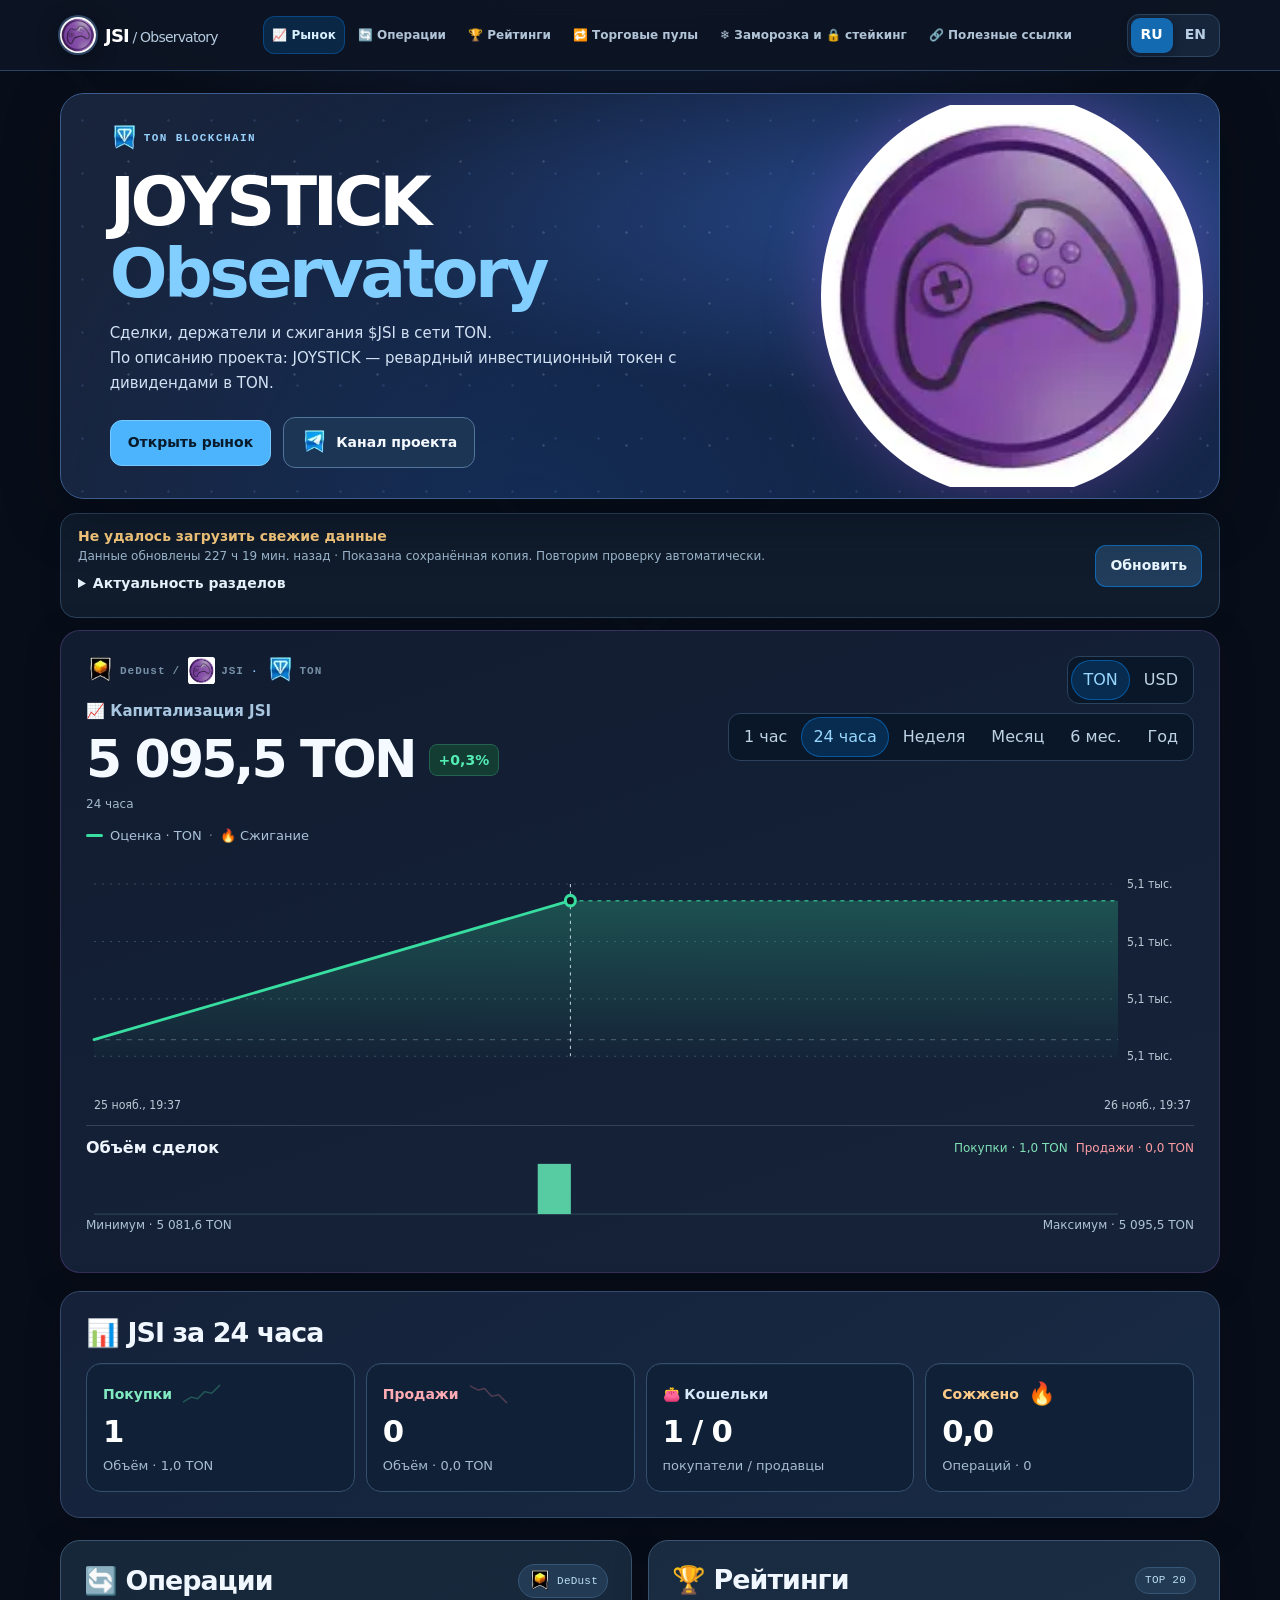
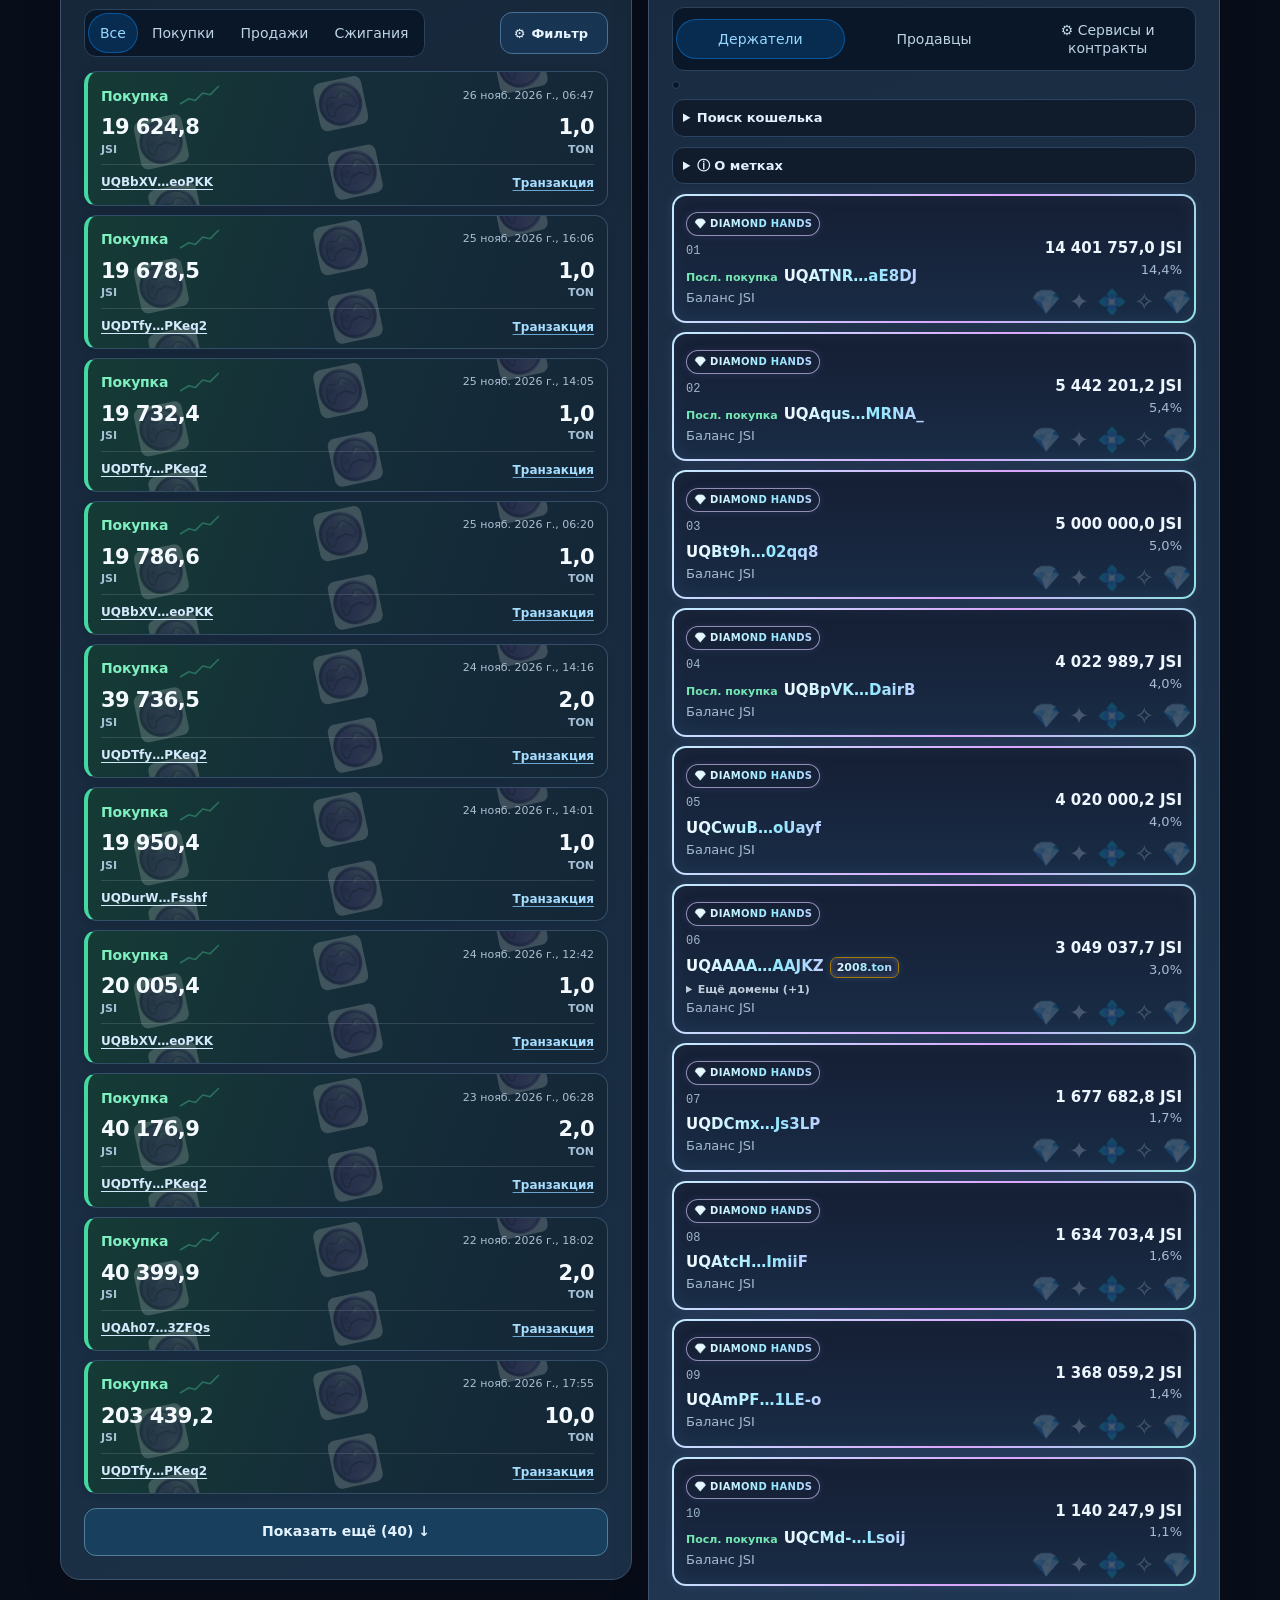
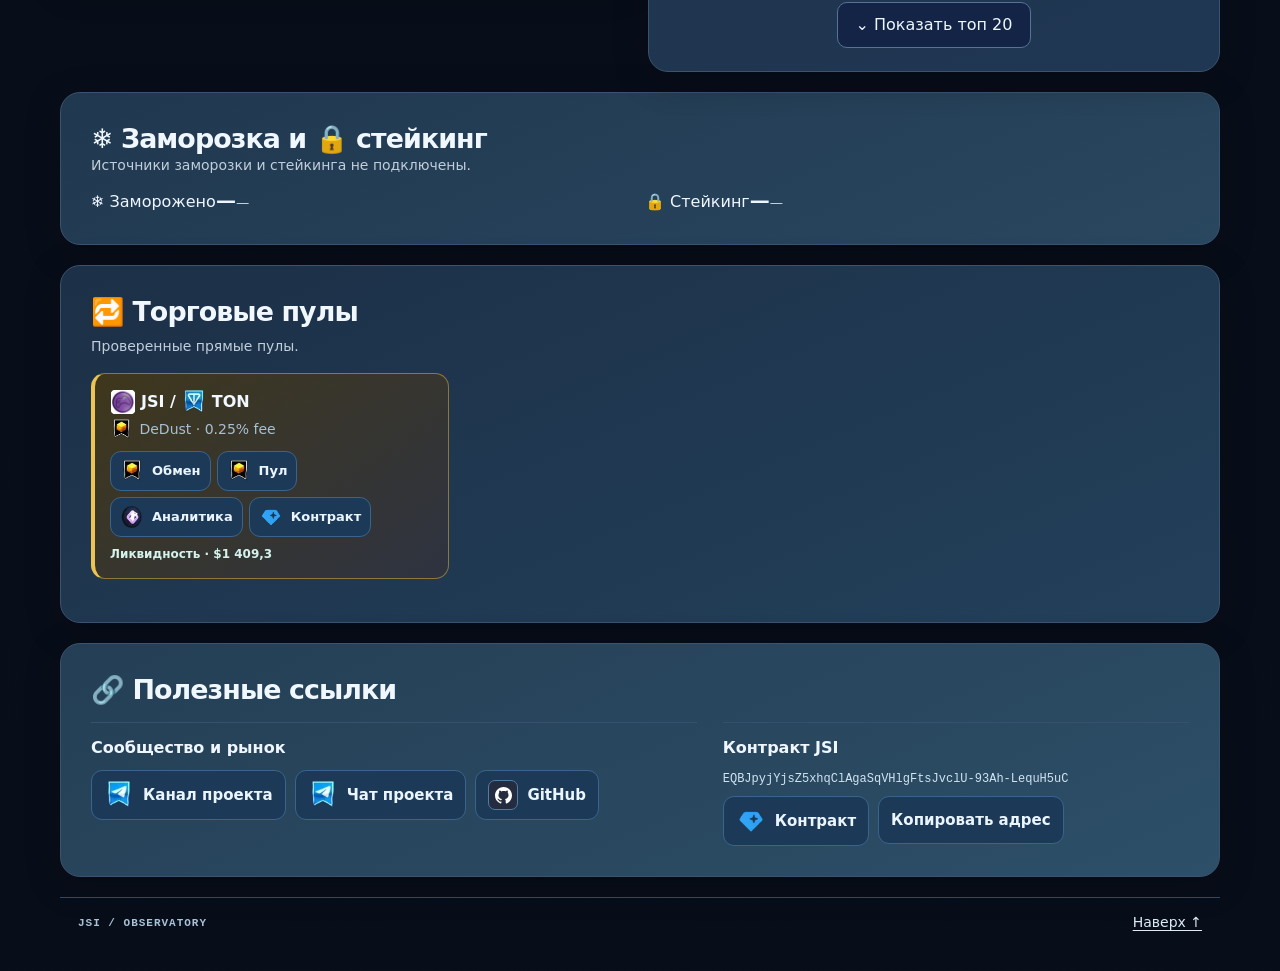
==== commit 2adba70c: "Refresh JSI snapshot" ====
--- a/index.html
+++ b/index.html
@@ -1154,7 +1154,7 @@
 <section id="links" class="panel resources"><h2 data-t="links"></h2><div class="resourcesGrid"><article><h3 data-t="projectResources"></h3><div class="resourceList"><a href="https://t.me/joystickpro" target="_blank" rel="noopener noreferrer" data-t="projectChannel">Канал проекта</a><a href="https://t.me/joystickchat" target="_blank" rel="noopener noreferrer"><span lang="ru">Чат проекта</span><span lang="en">Project chat</span></a><a href="https://github.com/Freebielife/Joystick">GitHub</a></div></article><article><h3 data-t="contractLabel"></h3><p class="contract" id="contractAddress"></p><div class="resourceList"><a id="contract" data-t="exploreContract"></a><button id="copy"></button></div></article></div></section>
 <footer><span>JSI / OBSERVATORY</span><a href="#top" data-t="up"></a></footer></main>
 
-<script id="snapshot" type="application/json">{"schema":1,"token":"EQBJpyjYjsZ5xhqClAgaSqVHlgFtsJvclU-93Ah-LequH5uC","updated":1795687744,"errors":[],"refreshStatus":{"holders":{"attemptedAt":1795687478,"ok":true,"lastSuccess":1795687478},"burns":{"attemptedAt":1795687478,"ok":true,"lastSuccess":1795687478},"zeroBurns":{"attemptedAt":1795687478,"ok":true,"lastSuccess":1795687478},"trades":{"attemptedAt":1795687478,"ok":true,"lastSuccess":1795687478},"rates":{"attemptedAt":1795687478,"ok":true,"lastSuccess":1795687478},"pools":{"attemptedAt":1795687478,"ok":true,"lastSuccess":1795687478},"identity":{"attemptedAt":1795687478,"ok":true,"lastSuccess":1795687478},"badges":{"attemptedAt":1795687478,"ok":true,"lastSuccess":1795687478},"domains":{"attemptedAt":1795687478,"ok":true,"lastSuccess":1795687478},"fragmentNumbers":{"attemptedAt":1795687478,"ok":true,"lastSuccess":1795687478}},"holders":{"totalSupply":"99998999","holderCount":327,"holders":[{"wallet":"0:13351658ca5c568e3ba4e01b2b421c94de9c06f84286fb2db35811f1572e1a13","name":null,"tokenAmount":"14401756.965885305","share":14.401901128915606},{"wallet":"0:726ac54d2f46c32275b04b410692a45a62a66e95f053d5417376605d31341d02","name":null,"tokenAmount":"14378793.290786059","share":14.378937223947672},{"wallet":"0:2abacf562bd2430c36649f5797601ebb4f43da5da6913de95d4d613725830c44","name":null,"tokenAmount":"5442201.209297029","share":5.442255686276448},{"wallet":"0:6df61af10035a1fd4f93dfccd93b2111f23247bc8fb0cf533aa4ea90ef38f4da","name":null,"tokenAmount":"5000000","share":5.000050050501006},{"wallet":"0:6954a5446fee63b03385a873c8aa620f36d9d8fa1848b4e2455e6694c0c9036a","name":null,"tokenAmount":"4022989.72566427","share":4.0230299961945315},{"wallet":"0:b0b81319b92aa6b9a667bf3433d22d65fa532d8de83ddf4340a8005a28daa851","name":null,"tokenAmount":"4020000.211367647","share":4.020040451972571},{"wallet":"0:0000000000000000000000000000000000000000000000000000000000000000","name":null,"tokenAmount":"3049037.68786868","share":3.0490682090414527},{"wallet":"0:a78e7fce81a540499e4cfc4f3a113eea0670ff69e2785f6949b9707afaff9ba4","name":null,"tokenAmount":"2641719.318340136","share":2.6417457622152156},{"wallet":"0:c29b16ecc89abe38ab93117cbd9d4540795b0aa421618871f8971a6cf5c849b3","name":null,"tokenAmount":"1677682.822898372","share":1.6776996166715348},{"wallet":"0:2d7075bcc5a3baceff8d869f9c466be6f0ee699700859811ad9da68f6aacc89a","name":null,"tokenAmount":"1634703.436157873","share":1.634719799703068},{"wallet":"0:263c565fa657d0b854e5987124eebb2cdd56bcc93839bd011a1b5de2d87df52c","name":null,"tokenAmount":"1368059.225314832","share":1.3680729197247585},{"wallet":"0:8c77e5a8673f1b1d87951f29f313fad07122d700d0277b2f6422ca54fe814bb2","name":null,"tokenAmount":"1140247.942623625","share":1.1402593566197847},{"wallet":"0:5a4561d6783a3ed6b21434a5f3f54e5373cc0c8eef89904ae501b1b3361ad5f1","name":null,"tokenAmount":"1105347.411762853","share":1.1053584764012019},{"wallet":"0:e0bc44a936e57e5d1682209eea45cd5844f0a975db39a46b4ecc26601797b1e0","name":null,"tokenAmount":"1087260.888999207","share":1.0872717725896506},{"wallet":"0:0b0386af530c4933dff551e1d4daac643364d71c7098839782caa78b946d824d","name":null,"tokenAmount":"1063030.905107567","share":1.063041546153444},{"wallet":"0:1d06760fd238e81a416517e50cd2d0e5f5c970cb168d642da1d31275754d417b","name":null,"tokenAmount":"1002334.490630793","share":1.0023445240994793},{"wallet":"0:b5a21b63c88563139d2a555896c0532b11654bb740174cc7e828bc27e3253bdc","name":null,"tokenAmount":"1000002.122078329","share":1.0000121321997724},{"wallet":"0:97008e3accec39e7a66be34b1eb9f1d327ca9a5b27a828c47e999269a06a1250","name":null,"tokenAmount":"953522.796178142","share":0.9535323410368758},{"wallet":"0:41084398c45f8f6b158de5c33271bbd3dad054e46c9a39bc31f407a2e4b05eff","name":null,"tokenAmount":"834650.425295839","share":0.8346587802302291},{"wallet":"0:af47ae9fbdee4162a5df915e0cc5f11b9833baa9e24eb2267cd1606f7e2f501f","name":null,"tokenAmount":"782756.061163947","share":0.7827638966305522},{"wallet":"0:27b9397ac25e3ef589133c766d0b4c5cbbabc68338f6329335097466e033a25b","name":null,"tokenAmount":"650541.12382904","share":0.6505476358108745},{"wallet":"0:f435e186bd1ff16781212899653d2a0f63d71b7e68fe89a78f4af80d7793345d","name":null,"tokenAmount":"625557.826770377","share":0.6255640886669046},{"wallet":"0:d37f236810a459ee66adb7dcee47f209e449661adabaf3bfdf47fa55e993cf29","name":null,"tokenAmount":"625164.390700323","share":0.6251706486585161},{"wallet":"0:9b1ec84582d3ddc16342f5a0dbbea3944bef0ff34dc8e51143b8e2d831aa65f2","name":null,"tokenAmount":"605021.368981685","share":0.6050274253062123},{"wallet":"0:e6cb5695f9ef592ff6a11a02b0d7351b1f02eba9846a8e75adb0070a1b57b8ab","name":null,"tokenAmount":"550722.128259339","share":0.5507276410430259},{"wallet":"0:5a3291b2fb7177284c910119611a0e92d76f753c0daf16bcb44bd24fc1e0c973","name":null,"tokenAmount":"500000","share":0.5000050050501006},{"wallet":"0:9c744e49894ccae8ecc1495a8d55c3648140aa6ef827b0c2cb167d7f398545c0","name":null,"tokenAmount":"423532.145403622","share":0.42353638500283586},{"wallet":"0:a89b5e6ad183a54299ff3b1014cd400d9eba58b93936d27130aecf9726e5caf4","name":null,"tokenAmount":"422000.001","share":0.42200422526229486},{"wallet":"0:96de499fb0ea9103ae25fc53de021adf54da48f28c402bc8343fdf27c351c77a","name":null,"tokenAmount":"412517.437329335","share":0.4125215666702174},{"wallet":"0:6c29885a5935ff865c6505d6d950fe4a41cbba519e806f94f7db60fc88bde523","name":null,"tokenAmount":"410000","share":0.41000410414108246},{"wallet":"0:5dfbb9d3a189eef2bafd7396c2e0f411e506348b38accc617f162237b4002d1d","name":null,"tokenAmount":"408560.924469796","share":0.4085650142055882},{"wallet":"0:8452a864544cb48cb101fa99d9d09a1d7c721b0764ca8b83d8b502b23f2f2c8c","name":null,"tokenAmount":"357081.36063295","share":0.35708493505314987},{"wallet":"0:f0f058d01b183c9e7050e6ae2d01cbf086262cf84f1aa3c121bd6a19387561a5","name":null,"tokenAmount":"329547.707101995","share":0.32955100590756414},{"wallet":"0:ac137369d164071f23103415042611158daff7e516e39b9a7d2c98458113a310","name":null,"tokenAmount":"322577.780799763","share":0.32258100983567145},{"wallet":"0:8d5a7e43a8425f623f4e245d7bf615b0bc0bfbecfad863b364c9dfb237851b43","name":null,"tokenAmount":"300000","share":0.30000300303006033},{"wallet":"0:ffed272f087c262ce146645dfa023e7b842049867e0e82e7ea8b3eac6821bbec","name":null,"tokenAmount":"295121.557357574","share":0.29512451155393465},{"wallet":"0:5aa0b5f51f200f0c02772ac713d756e7a1769bec207f7e5383e8c26450707a21","name":null,"tokenAmount":"283535.891321782","share":0.28353872954446474},{"wallet":"0:808cabf1ee3870955dc5474b9c31c14058d4e26b6fea1d2d4c23b74b2f3dd5fe","name":null,"tokenAmount":"253708","share":0.25371053964250184},{"wallet":"0:21d3bfaf8ba7c778041b2fd8d960abfb610768ad97579f23bfb2e9b6dcd3f764","name":null,"tokenAmount":"242155.314830416","share":0.24215773882938169},{"wallet":"0:e030bd7ad7e4f835443d7ab44587af93414afee3848d46ae19f2929a39f6ea6b","name":null,"tokenAmount":"238289.055344725","share":0.23829144064204583},{"wallet":"0:d4c49520458a0eba54f516d8bfc9fcfda2997b825a2b6c21f65146cf0783a58f","name":null,"tokenAmount":"230000","share":0.23000230232304625},{"wallet":"0:9898077280c36b3cde82cfe1fffbf350e62e0505aaf65066e5c63afaa53dd130","name":null,"tokenAmount":"220030.942698381","share":0.22003314523016476},{"wallet":"0:8a31b92c9a18a8c73403ff194ef2f8bb3bdd1feef2046da3366afcaab2a591f4","name":null,"tokenAmount":"217479.496818852","share":0.21748167381040684},{"wallet":"0:cd362360f8257c2d83ebc806cd3a30fd79cb630f83feea3e65a14f4ad4408ea8","name":null,"tokenAmount":"216018.136646858","share":0.2160202990100511},{"wallet":"0:d2e65892d54431941ab33e6d15788402ef5c9ce9b258741b82f5f2aa8bd7582d","name":null,"tokenAmount":"208349.24725826","share":0.20835133285510188},{"wallet":"0:5b5d58f1edca9f67eb9e1156cb5f827459bd595de218537e8aff6069ff821ea0","name":null,"tokenAmount":"187391.318716923","share":0.18739319452280018},{"wallet":"0:76430976b2b68cd58b084d1e72c0d7e51d96b8202fda37a9569e831705f81c58","name":null,"tokenAmount":"186215.506506439","share":0.18621737054231813},{"wallet":"0:192e21e998a4e3e7d25e34825375d91c9febe265c97676153d91c7f12b1a01bd","name":null,"tokenAmount":"180265.597806236","share":0.18026740228293286},{"wallet":"0:367e412a2054a5cc5948f4d36d9511f232f48610b358be8a3108aed01bc01d95","name":null,"tokenAmount":"180172.062285288","share":0.18017386582568493},{"wallet":"0:c5be57ff9371652dcabce93eefe6f2e76b8cfe989bb75f6b017c16357d674f4c","name":null,"tokenAmount":"178588.319984139","share":0.1785901076711168},{"wallet":"0:82c9e08dbf9dd36c35f902db4b1bc582e91dd5198fa6287f3a5929c0bba89f6b","name":null,"tokenAmount":"173374.0898166","share":0.17337582530861134},{"wallet":"0:e5de47f5e1faaaba353c5f1f9e9e62649c6cf2e520725476c1a71e646ddcb6bc","name":null,"tokenAmount":"171740.932840564","share":0.17174265198451036},{"wallet":"0:be62c18bcfe2e973b8a163088d590b82dbc14654fb6a28ff5d9062c509e41cdc","name":null,"tokenAmount":"166661.66509021","share":0.16666333339017725},{"wallet":"0:70fb0857d1ae70527f2f6c5eba7b610c80e76c1368905071a80fe3a289ad137d","name":null,"tokenAmount":"161232.380040206","share":0.16123399399248586},{"wallet":"0:a8b698386028b2da69fc04662145ca8c78389341f51992d96307f1e8149a2141","name":null,"tokenAmount":"155361.246457262","share":0.1553628016389064},{"wallet":"0:a69b0703f53d12a8b170fe16a9892ddfbe5c70e8a3f27f8973316c6d6cb2c2c8","name":null,"tokenAmount":"153194.310024805","share":0.15319584351519858},{"wallet":"0:1b3a38a203fa6d7664ba06a5c73b22a74f6f36a410f87666e0e2567573caa2b7","name":null,"tokenAmount":"151348.461488319","share":0.15134997650158377},{"wallet":"0:ef9c8b5303ab09959629dd95de1a9eae74c213e8469c53ec165ef201c37d3b23","name":null,"tokenAmount":"150763.784840077","share":0.15076529400066996},{"wallet":"0:28134cb68a53e6231309e3f2f21eb30285f2329b86b3e870a919d6fb856ac286","name":null,"tokenAmount":"145000.000577028","share":0.14500145204156292},{"wallet":"0:dc55b8361e0692d89262b5d53d835e6e15c3f4b3ca543621e6d8332d86d93dfd","name":null,"tokenAmount":"140676.793467779","share":0.14067820165657757},{"wallet":"0:eead6d9736f9b03ba17fa950aeb0cc0756731cb6143058ab8662fe0cf6b645b2","name":null,"tokenAmount":"140467.99096185","share":0.1404693970605146},{"wallet":"0:97e0ebcff9bf94db10b739875ca64d52ac1094c92afe4635ee0f239974f2f567","name":null,"tokenAmount":"123809.604609259","share":0.12381084395580699},{"wallet":"0:dbeaea29fc1391da6b33f57e634ab90a74fa5ae4ff309b39a92909754a935380","name":null,"tokenAmount":"122921.709928678","share":0.12292294038731127},{"wallet":"0:4004aa8ebf89ee50d020b660cda8302f6771c1bac0225c9abe362b95f8926321","name":null,"tokenAmount":"118905.130526437","share":0.118906320778708},{"wallet":"0:2c3e21554f0cc3dfa0e79ba6afefbbc749ea5d55f2f20ea71565a6d334cd90b8","name":null,"tokenAmount":"118419.083212596","share":0.11842026859948468},{"wallet":"0:828fc082ae958b7a958aee2b70a78116b1915540eef965e11067c14688fe528d","name":null,"tokenAmount":"118143.459370803","share":0.1181446419986694},{"wallet":"0:76abd7e5f91f5637f34923cf1d3f85494256c153c5312a8e9e0636d7cc7f4f9f","name":null,"tokenAmount":"111374.002514268","share":0.11137511737919296},{"wallet":"0:14bc1cb8a31fc31ccc5e8a65f2b90faced33e901c759bbc5da30c0e1cc4cef60","name":null,"tokenAmount":"110648.940460139","share":0.11065004806712016},{"wallet":"0:374bb9246927aadd5e2a8ba77395c17cb3276acd8e8359c3ec738d9fd366948a","name":null,"tokenAmount":"108412.624704545","share":0.10841370992578135},{"wallet":"0:d95fc1ab87bcd86ce6b291fce9b236e3d2d59946ef0db510f139756ca0154a93","name":null,"tokenAmount":"105966.20754908","share":0.1059672682814355},{"wallet":"0:bac6c3a3ceb6cef9c8358e4a2b0ccbaf77485d4071c936c60e1552e98e50054f","name":null,"tokenAmount":"104337.934849706","share":0.10433897928288863},{"wallet":"0:d3e590ff5646ae70ea907e62eb5972171c3542cd76f2becb3efa999a1a1e9f8a","name":null,"tokenAmount":"103261.347912556","share":0.1032623815689955},{"wallet":"0:062c00f4e7ec4fd35cf3b64217748e3891a8a942b27dac829b91070da76d6d00","name":null,"tokenAmount":"101583.326997364","share":0.10158434385664601},{"wallet":"0:6e5ace3f274dc1c5d2f3aac39b9fd99a4ef1ba214145cec4c47513038069075c","name":null,"tokenAmount":"100000","share":0.10000100101002012},{"wallet":"0:b3c2ca0c6a0b2ad13b02830077dfbc2a22df9103272c341ba8638df3d4a52558","name":null,"tokenAmount":"100000","share":0.10000100101002012},{"wallet":"0:7258022aa2d69a81977cc120f4390367f6a7233342b4f7dfa00908adb921bf2c","name":null,"tokenAmount":"100000","share":0.10000100101002012},{"wallet":"0:cbae32f4468d0653d57f63c52340bcc1f2f21c02474b010db2dc9770bdf4f016","name":null,"tokenAmount":"100000","share":0.10000100101002012},{"wallet":"0:330422db96032d7e3860496227bc88994f33e1d8b3b87986866b6c0f4d5c6162","name":null,"tokenAmount":"100000","share":0.10000100101002012},{"wallet":"0:24daec47c81b1722d41ba86c8a789f5a6d3edad30988c0db71a432b8abe5ad1b","name":null,"tokenAmount":"99300","share":0.09930099400294996},{"wallet":"0:be23fcf9b5b18c8a40b5a676c37a43ad0a0d1401e496070a03d4ed660bee6346","name":null,"tokenAmount":"97783.660314003","share":0.09778463913824077},{"wallet":"0:bcda4124886986cd92908dba987e5445511f8662acb7fa7a38adb1529f3c537f","name":null,"tokenAmount":"93574.848439556","share":0.09357578513316518},{"wallet":"0:461304dd36392ef78122ebfb7fb4ae31f97aedde8cb681d8a80fcbf13c9775ef","name":null,"tokenAmount":"90162.218086141","share":0.0901631206189784},{"wallet":"0:1cd5ca1402da1ab146c9401fe71c192277cb469804b6c7be9f0148255bb72145","name":null,"tokenAmount":"84866.890608948","share":0.08486774013502675},{"wallet":"0:9d5e2e23b88ed23502920b91c0de447134deb263977ee4788427f92c789fcab0","name":null,"tokenAmount":"83897.761220053","share":0.08389860104504947},{"wallet":"0:5946d463765e245eba77c49d8c3ebbd2780540ed7240e99189e383391953b2bd","name":null,"tokenAmount":"80821.006893729","share":0.08082181592010636},{"wallet":"0:ff0129a1bfe39e1d3e35fa695b6695dfbda7b77b9facc36d4fe79e12aa592127","name":null,"tokenAmount":"77162.278389599","share":0.07716305079173742},{"wallet":"0:a0cb92d54c367774dee2e0f79b0ba558d40b1a32d3da73cf7acbbf0034066135","name":null,"tokenAmount":"77000","share":0.07700077077771549},{"wallet":"0:432b0224cd8ab3c52a96f1a4a16551beef43c718f30e32050173f8cdf8f27f4b","name":null,"tokenAmount":"76381.121674568","share":0.07638188625724944},{"wallet":"0:6299ffe4af26321a2501ddb85f41cdb68077de3fcb733e61dcd21e43c57be8c9","name":null,"tokenAmount":"73215.5584595","share":0.07321629135457645},{"wallet":"0:6d98efb9c68740eae6c5c29f7bffcd893b2c19ebafd4f90cb4bbf234e949f7d9","name":null,"tokenAmount":"71950","share":0.07195072022670947},{"wallet":"0:e296980d26289421edf4c1922c45a9f44c9898d65e0813e49d648cdf2570ff76","name":null,"tokenAmount":"69744.305258967","share":0.0697450034064511},{"wallet":"0:941d1f2598f9c558e70680542b7b94113c433c1c8b6a28d183462b2ebc645f84","name":null,"tokenAmount":"68828.135887539","share":0.06882882486407589},{"wallet":"0:f6cbd74fb753a6a90af7db04dec9e125dbb782a48e5e6776610a98add405dc02","name":null,"tokenAmount":"66080.704140021","share":0.0660813656144908},{"wallet":"0:4ce7e8d87172a3ff50509127c9efe0923e50d1f670d3ec014d01a51d1b237ad7","name":null,"tokenAmount":"61085.013422935","share":0.06108562489004015},{"wallet":"0:9e04a2cc3e0dadbb09ea06bd7ada982048c0af68d86449e684d9ecb7c8a72150","name":null,"tokenAmount":"60679.616128795","share":0.06068022353783262},{"wallet":"0:3f1e59a40856ef71b29b24a4cbdec35f93c81ea7c27314559bc65d47c28fce2e","name":null,"tokenAmount":"60099.322229134","share":0.06009992382937153},{"wallet":"0:fd5d18f90936fe367814f5d5d0518f6168330add8e3492e6f79433005570743c","name":null,"tokenAmount":"57000","share":0.057000570575711465},{"wallet":"0:5d3c3b985e3adf1607bd4b80788387ac8e1ce501f124a902e16aeb89f712e04a","name":null,"tokenAmount":"50545.213955646","share":0.05054571991830238},{"wallet":"0:8c457aca196f4639c48d3f64bbe7bc5c272125a4607cc34bd08717c469ffba84","name":null,"tokenAmount":"50000","share":0.05000050050501006},{"wallet":"0:49d043056e84af7e9522a344f9c37c181740a19f352956d4932189df79fcff2f","name":null,"tokenAmount":"48796.515125477","share":0.04879700358348287}],"asOf":1795687478},"engineVersion":"1.3.0","methodology":{"valuation":"last observed swap in primary_pool times CURRENT total supply; not circulating market cap","primary_pool":"EQBLX8vWiUk8noyQEUy6ovLokfK6ToP_IVM5aVyaqRuxOQ7I","sellers":"sum of successful supported native TON swap sales; service roles excluded","holders":"balances excluding known services and identified contracts; unclassified accounts may remain until verified","burns":"accepted burn notifications and zero-address transfers shown as distinct evidence","usd":"historical TON/USD rate from CoinGecko","history":"incremental confirmed swaps; missing intervals remain partial","swaps":"Executed DeDust pool swap logs; gas excluded; initiating sender may be a contract. Vault-to-recipient delivery is not separately traced."},"serviceRegistry":{"asOf":1795687478,"source":"https://github.com/tonkeeper/ton-assets/blob/main/accounts.json","sha256":"4286bd47e11399901a7d713c9e98a5dba17300d76fe272f4f5d46110a84f4e2e","entries":{"0:ad8afecfacc248996885d8be6824280f9f3a7e54c2f6080b7971b9f556c280c4":"Crypto Bot","0:dddcd3cdad60af4c0d69389f567ad51d0c263fa4968d655ab424c69aadaf9322":"Wallet Bot 1","0:436a76c2794a88e3fbfec6b9c0374fc8db046f10868b835420d9937973a665d4":"Wallet Bot 2","0:6e814e6450e8c578067bb656298fb4d01397dd15018d7f34dc369eaba4c2111c":"Wallet Bot 3","0:5f00decb7da51881764dc3959cec60609045f6ca1b89e646bde49d492705d77f":"OKX 1","0:f15db2c62cd86aff0860d39c491fc73a31395fafeb5945e644498562260c782e":"OKX 2","0:e7e86da08742ed933434ffeb8f08a63c7e100ee842e25f599a9cbf0891574a6c":"OKX 3","0:0338def34b84c6ee9134a04ab1601450be446340a37ae259de57cb37bdb590cd":"OKX 4","0:a30a49ec725e9f57244b66af4c2da7ab76004b4fce80d3a34b1cd0c37762abce":"OKX 5","0:24da1e7b8da901e5b3dd0f98c397feb6e5a5ea483195a8b6bd0682cf2c5327ae":"OKX 6","0:7f2e84c723d8b6b6b1aacf810c8c26ab23c22022b464b87104b2d3065b0ea70b":"OKX 7","0:854ec4521efd52ad43bcf1988e4c44ebdf9a26ad18fa51abfdb685fc3b348a5c":"OKX 8","0:f9bdc0de461c1a2e002fada9550bbb095c8f9f73668d70c517a9cc7e050f8e5a":"OKX 9","0:9b9b739de2527ae72d21083f5198d710c7288453b4733e57ecadb2e189ac829c":"OKX 10","0:b31535e934db05bbc220267467903c8108bdabcbc2a06588838b726ddf589ef0":"FTX","0:57eb74407604a19f7e04005315ef70aeb7b675e6551977586756f6baf12125ee":"MEXC 1","0:1c7bd690f4f93de8b93db5790129dab65926c6e1fc9b57380089db5529516630":"MEXC 2","0:d887d0e2d1c4fc4126e71c970d33ab1896940000eae703bb1ab6cecc830777e3":"MEXC 3","0:7994848c1fcbcbc57a6a5a987b66eb424b8b54e10759b6b514a66b600c2b0eef":"EXMO","0:8d195793baad9a08c46dc353aebe999341dabd07721b9725f19e18abc3d10d92":"EXMO Cold Storage 1","0:26ab8ae763a3a7c3067d882b7b01cd5d37254cb8768f57b6a47c00028effc7b8":"EXMO Cold Storage 2","0:0130c77346e9ed82df677d107ad6a775c11f9c18f6a05c0dd17906b355850dad":"EXMO Deposit","0:342a359e38357c083968129fddddf049ef5c47315bfbef27505a356bf9f02d65":"CoinEx","0:555f3053e257130374bb831ae0e219e5e5f9ec0ca8f8a0d133369d3d690c64c2":"Huobi Deposit","0:85af78e8d035e920117cda654615cdf371d464480b629e110d3c5310d85ab362":"Huobi","0:80d4123841167ca989ac912443cc99a4b9c1a87584536427ff6fd85c92395ae9":"Kucoin 1","0:b37e57033db21d10b950e6143b658c10c3bf425bd193025960aef7f22dbcf4fc":"Kucoin 2","0:07ce60b7e5f255a88c3707f3fbc79e2cf924ed6b4b7d09c6324f0ba2338a48fa":"Kucoin 3","0:a14b1f452385b2bb984ad2c4441e1d23cae071fdfc096dfba53ebba3b6ff1d10":"lbank.info","0:75726a716f747e60b0371cb0d5d35471e8e1e931003fecc3a0961a8bd82c09c7":"xRocket Bot Cold Storage (Old)","0:c1dc654b598ab84cda4f12372efed8907cedf0901865a58649087373e01b1c24":"xRocket Bot (Old)","0:45614fee399c43d77bb597558791831bc0ee31754cbb2b5b1fbf5a3488ed9940":"xRocket Bot Cold Storage","0:011a8f0a0b36b779af033473274966666d1cd6fb4e77df679375fbd6f970d012":"xRocket Bot","0:c3f1da8ecda8f8cd42bace224ea3f1b6971eaa7f54c492d4d190527b4f573f7c":"Bybit 1","0:4a1f3ebcc66bdcefa90245bdf541a50ada1c688a487534b1587abffd93038834":"Bybit 2","0:cd525c15904d7b4027eae08b318624260f371ce8c9f4fcca0cdb7b583854107c":"Bybit 3","0:ae62a192da96e266161a702cc9f6de91c0c3441f17ceba51bc442dfb2031a30a":"Bybit 4","0:e3ce05c4da977132c24a3b102da8b5fbf2ea9173337b49de346e4a4b057f7579":"Bybit 5","0:e33ef85d174eb457c072d1ee10215b69ab9b64192f7421302ab1c8e26b7ad4bd":"Bybit 6","0:7f97f36dda3f7dedc9e12f8c09c4f89e7fbc17527ab3f67de4c3b155297a56e4":"Bybit 7","0:7d133d4e425c8e00de015513a44e66e6d163b21e71720aec7579965e5de28c55":"Bybit 8","0:f2dc1860686cd658987e2bed8216532d8c004460dadea907cc7d4ad7236c496b":"Bybit 9","0:4a1c20bc9a6f9294f75f1c87a7f383a8b73a483a2e6dcb3630ddbe78b3ccad00":"Bybit 10","0:008bb088e81e38d583826901093567027cc1575ec744ac354fa4eeec302d166d":"bit.com","0:1882478daef1b7ed200cbbdc201bd4ed0b24c2e5f1a4c7c15aeb7e3b1a759193":"Coinone Deposit","0:a4d2072b1edc1355fc7fbee0095beec7889a2d3cfaa9edcf2ce9e128631abbd6":"Coinone Withdrawal","0:f3f4ed0913ab555d023745058f1a6c55a49d4876593cb9bdab1f780a99b185bc":"Paribu","0:f9873509de5a2f97f7b2805f5f7aafab447f43c91e751cc8efabc6d2ea09d78a":"BingX","0:b496b8f73b469ff06a2d89e62c4d70a103fc228c821537b49dff092060bc281f":"Gate.io","0:60ff0b28e2b3839bef250a81be9f2e78a6265b980ec5d24df4e44bbff2c3fb25":"TIDEX","0:23eef28b6da5a368d6c0b8028fd5ed47c26758676bc9db1b5653caaadc969f91":"CWallet","0:00ffafa9fb3d4f837824436d19953c792be6632af73a9b82c4dc69ca07195087":"Matrixport","0:b58c73481f25a280f9705ab3424be850614d823256263ecfa049fa9fb917720d":"QMall","0:00b402b789e5626e1c61b50c5dbe2024426e92f16c0c2fb735396df96046b5fa":"BIT","0:2c54797319837b4c6d014fc991c1a8d4294dfd4d6cec4937e370f1f27db0423f":"Bitforex","0:6a5a76a1538cf9596590ec3708470649c342624bf92e63a6a7a15254ededa904":"Bitfinex","0:59b065c5d66261a5317660e96eee476aa6a11b749bdcbe8c0d1f3dbf24200d1c":"OMPFinex","0:3cd5ad54b190a71caab984b0f210e3742c7f2147b7e9073377d7c6b470017362":"Bitrue","0:6c53cd87cc0d33486db42c1c7fc03dfaeb2f7b815afc368ab1aee567edda3f72":"Coinspot","0:9a582c23266b8ea47eb71118a3c040d42b230b2266fecffe2d3cd390c0922c35":"BigOne","0:dd528505af15c6e5206bdd8f6c9a3b541f80ca98ae8a5066ab3ff8de1ff5e678":"Farhad Exchange","0:2b6f3cda567c385f0645486f3c665a451f56b2969d1be57d86eb77c6077a81d1":"BitTime","0:cdf7f0d7c09036f064272e3c429ed570be49ef29eb3a735b64bbc17915073732":"Bitget","0:e9c0a24ffaa6aa4f228890e71ae9550bfc53a6c57e643bc31c240e18727ac1ce":"Bitget2","0:336502faf83ef5b532d315ba71450b661c90e83fce64d8bc1fd2bf642f3555d9":"Bitget3","0:b308c7f9b4f596f6250175885972549871b05c70ed3619fd5a939401eea972e4":"Bitget4","0:e2d1df206b372db1f3b890e60d185b67aa0c9f1b6b6ff60a05091c8c01b40ac4":"Bitget5","0:7a0dc94da9f48b968dfb87be38d4fab7286288db7a04d3081feee177376d9089":"Bitget6","0:8785ef5ebb0fd24c6911d10f43c00961e9748fa54297a1ac517e3c5fe76bb0be":"Bitget7","0:213b6804c2082135a4a803da8e3b30cfed51aee9af2ad2100334b7f4711d3bcc":"Bitget8","0:573dfe99490a041703e977e4724135c5b8bea0bea67839612247451ca9d5c4cb":"Bitget9","0:de2519a527de7e1d4c1028bdb74e022b28a6e370e4fec3fc27d8d971308f99bb":"Bitget10","0:06476e580e250d0abec5c365a711833483c581d57b908be37d56bdb0e338c312":"Bitget11","0:c9959a997e1d4e4383d8db37b86d2101ce78dcf1f1b3904d9888fe572ef0efd4":"Bitget12","0:c07e51e5b694937758f45f4003071c84f4c4a68bdb168a22c3d6c8b89cd6186f":"Bitget13","0:1797a5c4c50a2b312ce9927ff6f12efd3b0b58ff311445118c2d2e64312b5d79":"Bitget14","0:6083005b354ab1c4785aa8ce8293ee5c9c182e9248f27e9c9074f35c16342083":"Bitget15","0:f99b14600ae44d2f12b178e8c6eabd78892ae82c5e45b6898f9deb7eb203f9c4":"Binance","0:8e91b50381c36dd42accdb51f5cb5d96848568b4924f8079b1a5ae7e10f43eda":"Binance Hot Wallet","0:ca1d9edeef40b3a9dbd9082f3767859547c3ce0bf641d09d58e33a3cf06fb309":"Binance Hot Wallet","0:a2faca7adfebd5c5970108d1f79065cef32b0c143fb13489066b684cdd7ee95c":"BitMart","0:5d5a830e48214791f4ab5352900c624d3bff3c5efd630196b180158eb789990f":"Nobitex","0:cad898b200a0934ee416c2039bbf3f5d7f1a323172875b3c19d378a6f540f7b1":"Nobitex","0:4532d5bcdfb05d3275cbf255bc91c3635cd48d63b719441581c5542a4750fdf5":"Nobitex","0:a32d52ced80a23fe4fe90ba94593ef686de03f9fbdaa069e642826a95234b982":"Nobitex","0:fac8ffcb6f89572a1232d59e91c65909ae408663fd2ceaecd35f35b5e9d670f4":"Bitpin1","0:c14ce5d772539be26fde315a505a1e0514104e76eef776f0b845e57df0557ddb":"Bitpin2","0:dd36441bf4aa8a6a6ecfd763efde1eb82dd86bdcfb1456b45ff4b73f87657184":"Bitpin3","0:402f5d4f4f8bea7b0bd511b9d3771834c1a22bbbbc8a326035eb07aa24f5c9f9":"Crypto.com","0:ca6e8f2a3dfc875b8673d8677f3818c4b8c02d1aa481a86a0c61bd09f8269f1d":"Foxbit","0:60def37fb0e6f41b18a73c2496d96b25442344864ca0ed97189a6f37e2439c56":"Richamster","0:97ad93444915089e812238ff10abe9066d0b03ea3dba2a8630fb9c9f88aa455c":"Wallet in Telegram","0:1f5806c73d03bbc96eb7eebf16067f1f2e8e270cfa16d57001aa9eaf7456f008":"Wallet in Telegram","0:1b44ec553616b0e4551037038834bdf0bdaa1f0440e10f3331d9841585612a68":"Wallet in Telegram","0:cf06c94efdae26faaa1d85092fc4daee78eba09e69c36dac051c1d8ffde35f40":"Wallet in Telegram","0:91887059ba56a03790b0696d7a402ac0691dff62fcd398e813f97d3b2736fa58":"Wallet in Telegram","0:6db0f022632b6269f0d4dbf8ea60a8448bbc2bcfc6812e31af8cc6405c268af7":"Wallet in Telegram","0:dd6ff02c59634745529b99a8d5beeea9f6c38a9188e6a7e96a424e3820c8ac0a":"Wallet in Telegram","0:023895aef955024920a291c6f3715e291df1b3dd254eafa8b09e21a2d58d5897":"Wallet in Telegram","0:f5066318091a8cfb530ec732104ce38f7783d92a6679ffcc0ce0960b0e94c7d0":"Wallet in Telegram","0:0c5684355f5410a923fb7dd59314905dc7ff157b28c9130671c7a4f17007e898":"Wallet in Telegram","0:23fe558cdf44249381aef36472e64a5072a24ba97fb61b2f5791da6013aec92d":"Wallet in Telegram","0:b7be71ac1b40e436db36721d9c20e82d44e78fc1e86a8ad15e00b1cc16831dcf":"Wallet in Telegram","0:55b7223f04dd1f2e1b3f28e4ad628fe6cab60004f280fb0a58cd27fc590b2eac":"Wallet in Telegram","0:659dbf460831a72795c4a9a9872fb4a3e7fd302783068dae53e8f2a5c150084a":"Flipster Deposit","0:d0a6eb95408e95ce97b0ca597fc523ff4809523635e8f519e00fdcbdf42f0c54":"Flipster Withdrawal","0:ec85cfc7fd1009362e421b5a0141f510d6540107ab73e7829fda1ef9e97a75e3":"CryptoBot","0:817438e5b0e6eb113ab74d73fc95f7ec19247dbe6ee27a42c3d0164d614c3ca1":"Ourbit","0:66a1e72196d64d6faf48fa4b2ea861f67b0484d2d14a59caf701d8c286ce44e5":"OKX 11","0:419712bc541c4489d6f1c38a105722d293b8847fd54f2717ad69142911b8be5c":"Bitfinex 2","0:6c25b5f2fe5ef1a6a1978f611f61a50883fd50a0822b19176445fca931823263":"OKX 12","0:14de4b02647941779108b7b99be85596260ccde813351000055d744dd8aba04c":"CoinEx"}},"identity":{"byWallet":{"0:726ac54d2f46c32275b04b410692a45a62a66e95f053d5417376605d31341d02":{"checked":1795687478,"domain":null,"linkedDigits":[],"role":"DeDust Vault","activated":null,"serviceCategory":"vault","roleSource":"https://tonapi.io/v2/accounts/0:726ac54d2f46c32275b04b410692a45a62a66e95f053d5417376605d31341d02"},"0:13351658ca5c568e3ba4e01b2b421c94de9c06f84286fb2db35811f1572e1a13":{"checked":1795687478,"domain":"joystickinv.ton","linkedDigits":[],"role":null,"activated":1740241957},"0:2abacf562bd2430c36649f5797601ebb4f43da5da6913de95d4d613725830c44":{"checked":1795687478,"domain":null,"linkedDigits":[],"role":null,"activated":1751461929},"0:6df61af10035a1fd4f93dfccd93b2111f23247bc8fb0cf533aa4ea90ef38f4da":{"checked":1795687478,"domain":"jokersniper.ton","linkedDigits":[],"role":null,"activated":1750063914},"0:6954a5446fee63b03385a873c8aa620f36d9d8fa1848b4e2455e6694c0c9036a":{"checked":1795590304,"domain":null,"linkedDigits":[],"role":null,"activated":1744265988},"0:5b5d58f1edca9f67eb9e1156cb5f827459bd595de218537e8aff6069ff821ea0":{},"0:d37f236810a459ee66adb7dcee47f209e449661adabaf3bfdf47fa55e993cf29":{"checked":1795590304,"domain":null,"linkedDigits":[],"role":null,"activated":1756366710},"0:eead6d9736f9b03ba17fa950aeb0cc0756731cb6143058ab8662fe0cf6b645b2":{},"0:21d3bfaf8ba7c778041b2fd8d960abfb610768ad97579f23bfb2e9b6dcd3f764":{},"0:49a728d88ec679c61a8294081a4aa54796016db09bdc954fbddc087e2deaae1f":{},"0:1d06760fd238e81a416517e50cd2d0e5f5c970cb168d642da1d31275754d417b":{"checked":1795590784,"domain":null,"linkedDigits":[],"role":null,"activated":1748413914},"0:a78e7fce81a540499e4cfc4f3a113eea0670ff69e2785f6949b9707afaff9ba4":{"checked":1795591209,"domain":"lexa-ludoman.ton","linkedDigits":["7714.ton"],"role":null,"activated":1718040483},"0:70fb0857d1ae70527f2f6c5eba7b610c80e76c1368905071a80fe3a289ad137d":{},"0:c7d67f11e3679c7d05406c1a91c54198df0cc5bfeb42770b271becb6c870b155":{},"0:54b6b236b27c72ac4823d92f16504d76320da5787dc0d5dfb0d282a049ae2733":{},"0:941d1f2598f9c558e70680542b7b94113c433c1c8b6a28d183462b2ebc645f84":{},"0:e23223a0e951fc5d3c2f5097ca3c6725efd15e8d1546bdefaf3fedc6b0c64d1a":{},"0:b0b81319b92aa6b9a667bf3433d22d65fa532d8de83ddf4340a8005a28daa851":{"checked":1795590784,"domain":"joystick-fund.ton","linkedDigits":[],"role":null,"activated":1740240052},"0:0000000000000000000000000000000000000000000000000000000000000000":{"checked":1795591209,"domain":"craon-wallet.ton","linkedDigits":[],"role":null,"activated":null},"0:c29b16ecc89abe38ab93117cbd9d4540795b0aa421618871f8971a6cf5c849b3":{"checked":1795590784,"domain":null,"linkedDigits":[],"role":null,"activated":1769178769},"0:2d7075bcc5a3baceff8d869f9c466be6f0ee699700859811ad9da68f6aacc89a":{"checked":1795590784,"domain":"icryptocheck.ton","linkedDigits":[],"role":null,"activated":1708903434},"0:263c565fa657d0b854e5987124eebb2cdd56bcc93839bd011a1b5de2d87df52c":{"checked":1795591209,"domain":"one-rewards.ton","linkedDigits":[],"role":null,"activated":1746534945},"0:8c77e5a8673f1b1d87951f29f313fad07122d700d0277b2f6422ca54fe814bb2":{"checked":1795591209,"domain":null,"linkedDigits":[],"role":null,"activated":1760975198},"0:5a4561d6783a3ed6b21434a5f3f54e5373cc0c8eef89904ae501b1b3361ad5f1":{"checked":1795591209,"domain":null,"linkedDigits":[],"role":null,"activated":1736343932},"0:e0bc44a936e57e5d1682209eea45cd5844f0a975db39a46b4ecc26601797b1e0":{"checked":1795591209,"domain":null,"linkedDigits":[],"role":null,"activated":1741878566},"0:0b0386af530c4933dff551e1d4daac643364d71c7098839782caa78b946d824d":{"checked":1795629543,"domain":null,"linkedDigits":[],"role":null,"activated":1736716450},"0:b5a21b63c88563139d2a555896c0532b11654bb740174cc7e828bc27e3253bdc":{"checked":1795629543,"domain":null,"linkedDigits":[],"role":null,"activated":1723034598},"0:97008e3accec39e7a66be34b1eb9f1d327ca9a5b27a828c47e999269a06a1250":{"checked":1795629543,"domain":null,"linkedDigits":[],"role":null,"activated":1758731744},"0:41084398c45f8f6b158de5c33271bbd3dad054e46c9a39bc31f407a2e4b05eff":{"checked":1795629543,"domain":null,"linkedDigits":[],"role":null,"activated":1738570497},"0:af47ae9fbdee4162a5df915e0cc5f11b9833baa9e24eb2267cd1606f7e2f501f":{"checked":1795629543,"domain":null,"linkedDigits":[],"role":null,"activated":1723281056},"0:27b9397ac25e3ef589133c766d0b4c5cbbabc68338f6329335097466e033a25b":{"checked":1795629543,"domain":null,"linkedDigits":[],"role":null,"activated":1730914098},"0:f435e186bd1ff16781212899653d2a0f63d71b7e68fe89a78f4af80d7793345d":{"checked":1795657632,"domain":null,"linkedDigits":[],"role":null,"activated":1710450798},"0:9b1ec84582d3ddc16342f5a0dbbea3944bef0ff34dc8e51143b8e2d831aa65f2":{"checked":1795657632,"domain":null,"linkedDigits":[],"role":null,"activated":1735384174},"0:e6cb5695f9ef592ff6a11a02b0d7351b1f02eba9846a8e75adb0070a1b57b8ab":{"checked":1795657632,"domain":null,"linkedDigits":[],"role":null,"activated":1723384369},"0:5a3291b2fb7177284c910119611a0e92d76f753c0daf16bcb44bd24fc1e0c973":{"checked":1795657632,"domain":null,"linkedDigits":[],"role":"unclassified_contract","activated":null,"serviceCategory":"contract","roleSource":"https://tonapi.io/v2/accounts/0:5a3291b2fb7177284c910119611a0e92d76f753c0daf16bcb44bd24fc1e0c973"},"0:9c744e49894ccae8ecc1495a8d55c3648140aa6ef827b0c2cb167d7f398545c0":{"checked":1795657632,"domain":null,"linkedDigits":[],"role":null,"activated":1723292311},"0:a89b5e6ad183a54299ff3b1014cd400d9eba58b93936d27130aecf9726e5caf4":{"checked":1795657632,"domain":null,"linkedDigits":[],"role":null,"activated":1732275083},"0:96de499fb0ea9103ae25fc53de021adf54da48f28c402bc8343fdf27c351c77a":{"checked":1795687478,"domain":null,"linkedDigits":[],"role":null,"activated":1729609122},"0:6c29885a5935ff865c6505d6d950fe4a41cbba519e806f94f7db60fc88bde523":{"checked":1795687478,"domain":null,"linkedDigits":[],"role":null,"activated":1741355737},"0:5dfbb9d3a189eef2bafd7396c2e0f411e506348b38accc617f162237b4002d1d":{},"0:8452a864544cb48cb101fa99d9d09a1d7c721b0764ca8b83d8b502b23f2f2c8c":{},"0:f0f058d01b183c9e7050e6ae2d01cbf086262cf84f1aa3c121bd6a19387561a5":{},"0:ac137369d164071f23103415042611158daff7e516e39b9a7d2c98458113a310":{},"0:8d5a7e43a8425f623f4e245d7bf615b0bc0bfbecfad863b364c9dfb237851b43":{},"0:ffed272f087c262ce146645dfa023e7b842049867e0e82e7ea8b3eac6821bbec":{},"0:5aa0b5f51f200f0c02772ac713d756e7a1769bec207f7e5383e8c26450707a21":{},"0:808cabf1ee3870955dc5474b9c31c14058d4e26b6fea1d2d4c23b74b2f3dd5fe":{},"0:e030bd7ad7e4f835443d7ab44587af93414afee3848d46ae19f2929a39f6ea6b":{},"0:d4c49520458a0eba54f516d8bfc9fcfda2997b825a2b6c21f65146cf0783a58f":{},"0:9898077280c36b3cde82cfe1fffbf350e62e0505aaf65066e5c63afaa53dd130":{},"0:8a31b92c9a18a8c73403ff194ef2f8bb3bdd1feef2046da3366afcaab2a591f4":{},"0:cd362360f8257c2d83ebc806cd3a30fd79cb630f83feea3e65a14f4ad4408ea8":{},"0:d2e65892d54431941ab33e6d15788402ef5c9ce9b258741b82f5f2aa8bd7582d":{},"0:76430976b2b68cd58b084d1e72c0d7e51d96b8202fda37a9569e831705f81c58":{},"0:192e21e998a4e3e7d25e34825375d91c9febe265c97676153d91c7f12b1a01bd":{},"0:367e412a2054a5cc5948f4d36d9511f232f48610b358be8a3108aed01bc01d95":{},"0:c5be57ff9371652dcabce93eefe6f2e76b8cfe989bb75f6b017c16357d674f4c":{},"0:82c9e08dbf9dd36c35f902db4b1bc582e91dd5198fa6287f3a5929c0bba89f6b":{},"0:e5de47f5e1faaaba353c5f1f9e9e62649c6cf2e520725476c1a71e646ddcb6bc":{},"0:be62c18bcfe2e973b8a163088d590b82dbc14654fb6a28ff5d9062c509e41cdc":{},"0:a8b698386028b2da69fc04662145ca8c78389341f51992d96307f1e8149a2141":{},"0:a69b0703f53d12a8b170fe16a9892ddfbe5c70e8a3f27f8973316c6d6cb2c2c8":{},"0:1b3a38a203fa6d7664ba06a5c73b22a74f6f36a410f87666e0e2567573caa2b7":{},"0:ef9c8b5303ab09959629dd95de1a9eae74c213e8469c53ec165ef201c37d3b23":{},"0:28134cb68a53e6231309e3f2f21eb30285f2329b86b3e870a919d6fb856ac286":{},"0:dc55b8361e0692d89262b5d53d835e6e15c3f4b3ca543621e6d8332d86d93dfd":{},"0:97e0ebcff9bf94db10b739875ca64d52ac1094c92afe4635ee0f239974f2f567":{},"0:dbeaea29fc1391da6b33f57e634ab90a74fa5ae4ff309b39a92909754a935380":{},"0:4004aa8ebf89ee50d020b660cda8302f6771c1bac0225c9abe362b95f8926321":{},"0:2c3e21554f0cc3dfa0e79ba6afefbbc749ea5d55f2f20ea71565a6d334cd90b8":{},"0:828fc082ae958b7a958aee2b70a78116b1915540eef965e11067c14688fe528d":{},"0:76abd7e5f91f5637f34923cf1d3f85494256c153c5312a8e9e0636d7cc7f4f9f":{},"0:14bc1cb8a31fc31ccc5e8a65f2b90faced33e901c759bbc5da30c0e1cc4cef60":{},"0:374bb9246927aadd5e2a8ba77395c17cb3276acd8e8359c3ec738d9fd366948a":{},"0:d95fc1ab87bcd86ce6b291fce9b236e3d2d59946ef0db510f139756ca0154a93":{},"0:bac6c3a3ceb6cef9c8358e4a2b0ccbaf77485d4071c936c60e1552e98e50054f":{},"0:d3e590ff5646ae70ea907e62eb5972171c3542cd76f2becb3efa999a1a1e9f8a":{},"0:062c00f4e7ec4fd35cf3b64217748e3891a8a942b27dac829b91070da76d6d00":{},"0:6e5ace3f274dc1c5d2f3aac39b9fd99a4ef1ba214145cec4c47513038069075c":{},"0:b3c2ca0c6a0b2ad13b02830077dfbc2a22df9103272c341ba8638df3d4a52558":{},"0:7258022aa2d69a81977cc120f4390367f6a7233342b4f7dfa00908adb921bf2c":{},"0:cbae32f4468d0653d57f63c52340bcc1f2f21c02474b010db2dc9770bdf4f016":{},"0:330422db96032d7e3860496227bc88994f33e1d8b3b87986866b6c0f4d5c6162":{},"0:24daec47c81b1722d41ba86c8a789f5a6d3edad30988c0db71a432b8abe5ad1b":{},"0:be23fcf9b5b18c8a40b5a676c37a43ad0a0d1401e496070a03d4ed660bee6346":{},"0:bcda4124886986cd92908dba987e5445511f8662acb7fa7a38adb1529f3c537f":{},"0:461304dd36392ef78122ebfb7fb4ae31f97aedde8cb681d8a80fcbf13c9775ef":{},"0:1cd5ca1402da1ab146c9401fe71c192277cb469804b6c7be9f0148255bb72145":{},"0:9d5e2e23b88ed23502920b91c0de447134deb263977ee4788427f92c789fcab0":{},"0:5946d463765e245eba77c49d8c3ebbd2780540ed7240e99189e383391953b2bd":{},"0:ff0129a1bfe39e1d3e35fa695b6695dfbda7b77b9facc36d4fe79e12aa592127":{},"0:a0cb92d54c367774dee2e0f79b0ba558d40b1a32d3da73cf7acbbf0034066135":{},"0:432b0224cd8ab3c52a96f1a4a16551beef43c718f30e32050173f8cdf8f27f4b":{},"0:6299ffe4af26321a2501ddb85f41cdb68077de3fcb733e61dcd21e43c57be8c9":{},"0:6d98efb9c68740eae6c5c29f7bffcd893b2c19ebafd4f90cb4bbf234e949f7d9":{},"0:e296980d26289421edf4c1922c45a9f44c9898d65e0813e49d648cdf2570ff76":{},"0:f6cbd74fb753a6a90af7db04dec9e125dbb782a48e5e6776610a98add405dc02":{},"0:4ce7e8d87172a3ff50509127c9efe0923e50d1f670d3ec014d01a51d1b237ad7":{},"0:9e04a2cc3e0dadbb09ea06bd7ada982048c0af68d86449e684d9ecb7c8a72150":{},"0:3f1e59a40856ef71b29b24a4cbdec35f93c81ea7c27314559bc65d47c28fce2e":{},"0:fd5d18f90936fe367814f5d5d0518f6168330add8e3492e6f79433005570743c":{},"0:5d3c3b985e3adf1607bd4b80788387ac8e1ce501f124a902e16aeb89f712e04a":{},"0:8c457aca196f4639c48d3f64bbe7bc5c272125a4607cc34bd08717c469ffba84":{},"0:49d043056e84af7e9522a344f9c37c181740a19f352956d4932189df79fcff2f":{}},"asOf":1795687478},"burns":{"asOf":1795687478,"since":1794978447,"rows":[]},"zeroBurns":{"asOf":1795687478,"rows":[]},"rates":{"asOf":1795687478,"rows":[[1764201600,1.6070994788468622],[1764288000,1.6351453776715084],[1764374400,1.5853680114595847],[1764460800,1.579933258019758],[1764547200,1.595226025703553],[1764633600,1.5034443368697337],[1764720000,1.5802869619391062],[1764806400,1.6494333988696743],[1764892800,1.5918709917042313],[1764979200,1.5714880052125586],[1765065600,1.5977413417160269],[1765152000,1.61321456578657],[1765238400,1.619156908689097],[1765324800,1.6659511687318929],[1765411200,1.6578029245647727],[1765497600,1.6465122665102174],[1765584000,1.6096608670779533],[1765670400,1.6187332743929312],[1765756800,1.5481542019157115],[1765843200,1.4946636775826143],[1765929600,1.5481414146667414],[1766016000,1.4712286832115218],[1766102400,1.4367865550799306],[1766188800,1.4873453559268142],[1766275200,1.4874721584811994],[1766361600,1.4592147856905069],[1766448000,1.466162279540692],[1766534400,1.4825086672844232],[1766620800,1.4923512083066997],[1766707200,1.497874778664465],[1766793600,1.5509056946834965],[1766880000,1.62414743150804],[1766966400,1.65140026141215],[1767052800,1.5683648600459612],[1767139200,1.6234110483746576],[1767225600,1.6571983100916958],[1767312000,1.6917747620345487],[1767398400,1.8014370521487306],[1767484800,1.8473467813823934],[1767571200,1.8705633376897155],[1767657600,1.8953544897179413],[1767744000,1.8961127553110686],[1767830400,1.8702900504539448],[1767916800,1.861300958383407],[1768003200,1.743278015962951],[1768089600,1.7384946025466415],[1768176000,1.7443108622251076],[1768262400,1.7264375629134665],[1768348800,1.80059209474624],[1768435200,1.7603293484427724],[1768521600,1.6749282237846843],[1768608000,1.7196692935001336],[1768694400,1.734362972519873],[1768780800,1.6240009914279787],[1768867200,1.5833896479067997],[1768953600,1.5176095284605033],[1769040000,1.562852489840767],[1769126400,1.5408952988578417],[1769212800,1.5315579256992156],[1769299200,1.5359235742496231],[1769385600,1.5046458659759991],[1769472000,1.5227961305187185],[1769558400,1.5215619422020557],[1769644800,1.535535235021305],[1769731200,1.4553783210268905],[1769817600,1.455583663605917],[1769904000,1.3496711625109163],[1769990400,1.3373189775191656],[1770076800,1.3644710889214136],[1770163200,1.3956693378867044],[1770249600,1.3894725849561058],[1770336000,1.2565295224846424],[1770422400,1.3958349674096318],[1770508800,1.4233092266470282],[1770595200,1.4000571633604397],[1770681600,1.3613036516043613],[1770768000,1.3387324508281226],[1770854400,1.3151839237875238],[1770940800,1.3896481633289703],[1771027200,1.4533930217241362],[1771113600,1.4971676889493497],[1771200000,1.4687201973333455],[1771286400,1.4477846965670538],[1771372800,1.4254028280834234],[1771459200,1.4120915725045406],[1771545600,1.3667989932348166],[1771632000,1.3320395540513998],[1771718400,1.3392117703164053],[1771804800,1.3143368350269033],[1771891200,1.3452692510726254],[1771977600,1.2920218273299091],[1772064000,1.2815339530455852],[1772150400,1.2968052174300375],[1772236800,1.2972614975001995],[1772323200,1.2822368354277316],[1772409600,1.2021196461561618],[1772496000,1.2289837029747397],[1772582400,1.253421533530474],[1772668800,1.3056529281164788],[1772755200,1.3482823720685828],[1772841600,1.3379601127029415],[1772928000,1.322895789269163],[1773014400,1.315463042430373],[1773100800,1.3279728748065995],[1773187200,1.3165339336146045],[1773273600,1.3361426627796176],[1773360000,1.3068955843845163],[1773446400,1.3116127973436544],[1773532800,1.3014453075798034],[1773619200,1.3084152325581802],[1773705600,1.3306411205352182],[1773792000,1.342207360335183],[1773878400,1.299637413695659],[1773964800,1.2268489735870076],[1774051200,1.2575050122645117],[1774137600,1.2466657246083301],[1774224000,1.251402337457327],[1774310400,1.3140933059944928],[1774396800,1.3205776986350497],[1774483200,1.3293090359688302],[1774569600,1.2614251569061579],[1774656000,1.2173560555336103],[1774742400,1.2374033585154178],[1774828800,1.2186986738779142],[1774915200,1.2246450791181656],[1775001600,1.2186773094554357],[1775088000,1.2359299948979419],[1775174400,1.2326699493040525],[1775260800,1.2405758211643785],[1775347200,1.2386333816919965],[1775433600,1.254370446404372],[1775520000,1.2351291841555714],[1775606400,1.2487334218566848],[1775692800,1.2340403986673398],[1775779200,1.2491341181309226],[1775865600,1.309010221838464],[1775952000,1.4577725148786114],[1776038400,1.4474052689997463],[1776124800,1.4355452056231082],[1776211200,1.3941950030832766],[1776297600,1.4052119194404256],[1776384000,1.4324551594478472],[1776470400,1.4167750844142772],[1776556800,1.3130616015807124],[1776643200,1.2884786454092318],[1776729600,1.348709116913198],[1776816000,1.3631643582957267],[1776902400,1.3626957410893845],[1776988800,1.3327751417319729],[1777075200,1.3378389945887725],[1777161600,1.317917231709062],[1777248000,1.3155856569387872],[1777334400,1.3078923540712317],[1777420800,1.3027250507727715],[1777507200,1.3205261347604769],[1777593600,1.334745727010102],[1777680000,1.3203199838301758],[1777766400,1.3431219362614968],[1777852800,1.3528688742421626],[1777939200,1.6528395412986006],[1778025600,1.953028482679171],[1778112000,2.447924265839122],[1778198400,2.7173190878883173],[1778284800,2.5205364552726675],[1778371200,2.4361356039027484],[1778457600,2.4787319363716027],[1778544000,2.4264931651380053],[1778630400,2.293970768211129],[1778716800,2.1013897301768285],[1778803200,2.1281744115142085],[1778889600,1.9516088602730635],[1778976000,1.9078516561469454],[1779062400,1.918013009113516],[1779148800,1.9960102121323973],[1779235200,1.9813031359269517],[1779321600,2.045335194152741],[1779408000,2.0670977825682386],[1779494400,1.8340948839226967],[1779580800,1.8194354809991546],[1779667200,1.763859364035699],[1779753600,1.936482586172925],[1779840000,1.9426446033555465],[1779926400,1.8394376714896563],[1780012800,1.771822262564386],[1780099200,1.7470390759801497],[1780185600,1.8179753337887543],[1780272000,1.8932940616564315],[1780358400,2.0931188140741104],[1780444800,1.970239951662477],[1780531200,1.9048766922178773],[1780617600,1.658757869107503],[1780704000,1.5165314701443253],[1780790400,1.6463111642657398],[1780876800,1.6983352306557424],[1780963200,1.7243842434054453],[1781049600,1.700088979592252],[1781136000,1.5950832294810762],[1781222400,1.699589870414917],[1781308800,1.6791697463465458],[1781395200,1.7252873131316495],[1781481600,1.7528949056007792],[1781568000,1.7180228296115723],[1781654400,1.6524951688433127],[1781740800,1.6647497505045263],[1781827200,1.662489384973145],[1781913600,1.6056264415233323],[1782000000,1.629291702311782],[1782086400,1.641395877635879],[1782172800,1.6891865190577129],[1782259200,1.5743289352605812],[1782345600,1.5779333058536649],[1782432000,1.5650783645886317],[1782518400,1.5563586372855474],[1782604800,1.5676268893342087],[1782691200,1.5863738669733527],[1782777600,1.599983645720336],[1782864000,1.510635116090278],[1782950400,1.5589737475749412],[1783036800,1.6670590730072974],[1783123200,1.6886228192092552],[1783209600,1.7656176071116252],[1783296000,1.777717084333219],[1783382400,1.7788478931036682],[1783468800,1.6210150096242328],[1783555200,1.5847956651793567],[1783641600,1.6024542714941203],[1783728000,1.6440646751060928],[1783814400,1.6411727306825576],[1783900800,1.6191258413828393],[1783987200,1.5965026701396081],[1784073600,1.6186654831067897],[1784160000,1.5751322285490523],[1784246400,1.5180961418112444],[1784332800,1.4977060883558988],[1784419200,1.475151771906683],[1784505600,1.4465336965455147],[1784592000,1.434828122441836],[1784678400,1.5438925463086193],[1784764800,1.4925063949655377],[1784851200,1.4621749349939042],[1784937600,1.4662442596447491],[1785024000,1.5058870139044982],[1785110400,1.5164134840876853],[1785196800,1.4578393962884761],[1785283200,1.448838753617025],[1785369600,1.4040075546511874],[1785456000,1.4287489698952949],[1785542400,1.4046454898506147],[1785628800,1.3917404618048368],[1785715200,1.4264018395447196],[1785801600,1.4122079231142854],[1785888000,1.3895978952264332],[1785974400,1.4022722089306514],[1786060800,1.3681919327472172],[1786147200,1.353744514756708],[1786233600,1.3633121000438637],[1786320000,1.316580434471296],[1786406400,1.3253606286116975],[1786492800,1.3368045932435642],[1786579200,1.3482785232152181],[1786665600,1.3326519257718532],[1786752000,1.334724710199201],[1786838400,1.3436568434441307],[1786924800,1.3320678599410258],[1787011200,1.3275044048446523],[1787097600,1.3197325681232894],[1787184000,1.3651513442276046],[1787270400,1.3977025462419785],[1787356800,1.4926762805297678],[1787443200,1.4434618930219114],[1787529600,1.4925674340429],[1787616000,1.4623777441229557],[1787702400,1.4403481528362385],[1787788800,1.4074003332403768],[1787875200,1.4157895567176668],[1787961600,1.3692632314588091],[1788048000,1.354554911155097],[1788134400,1.335212217075253],[1788220800,1.3869450984441847],[1788307200,1.3170990455791696],[1788393600,1.3316813889040462],[1788480000,1.3703622589814288],[1788566400,1.39436860827816],[1788652800,1.431150538304562],[1788739200,1.4333742776838894],[1788825600,1.3905240831406558],[1788912000,1.4015206525845698],[1788998400,1.3727657020750976],[1789084800,1.342805738054268],[1789171200,1.3633186054012334],[1789257600,1.3848239283219612],[1789344000,1.3434262158250287],[1789430400,1.3527155039634766],[1789516800,1.3226738237218472],[1789603200,1.3154928840377231],[1789689600,1.3414926021817695],[1789776000,1.3752030012657535],[1789862400,1.3812830137303618],[1789948800,1.3839287348103875],[1790035200,1.4489284748751963],[1790121600,1.472385436753103],[1790208000,1.4127632451095815],[1790294400,1.4082135344576445],[1790380800,1.4585708726124782],[1790467200,1.614164696815342],[1790553600,1.6309578947361185],[1790640000,1.572425434967619],[1790726400,1.481601625906195],[1790812800,1.499237357046854],[1790899200,1.5738911489558907],[1790985600,1.4995626646267894],[1791072000,1.5152245849776111],[1791158400,1.5315321271441935],[1791244800,1.5238265795286223],[1791331200,1.5239984150518888],[1791417600,1.4419654699550333],[1791504000,1.3799319743920215],[1791590400,1.4535940066364834],[1791676800,1.4679332142106396],[1791763200,1.450211072931815],[1791849600,1.3615717132215728],[1791936000,1.374654566892193],[1792022400,1.355745567422054],[1792108800,1.3824777500148366],[1792195200,1.3521310682778738],[1792281600,1.3593788450442548],[1792368000,1.3482818793732714],[1792454400,1.3672269745471468],[1792540800,1.3483203003199882],[1792627200,1.356397198685459],[1792713600,1.3139057052150245],[1792800000,1.2212555527421294],[1792886400,1.256766264309896],[1792972800,1.25201747709778],[1793059200,1.2088307819633337],[1793145600,1.2291661796058124],[1793232000,1.240516274035921],[1793318400,1.15851482369317],[1793404800,1.174861514180732],[1793491200,1.2088624129549739],[1793577600,1.2155749657342383],[1793664000,1.1870988249270564],[1793750400,1.1751888983432461],[1793836800,1.1770211195409275],[1793923200,1.1002627574001773],[1794009600,1.0995791673237028],[1794096000,1.0664625769528522],[1794182400,1.0182637921198745],[1794268800,1.037517068227146],[1794355200,1.1397242482891075],[1794441600,1.1719065886742153],[1794528000,1.137691617954373],[1794614400,1.0921817453004512],[1794700800,1.0429377001563624],[1794787200,1.0726528013971024],[1794873600,1.0529975576108996],[1794960000,1.0777861512408835],[1795046400,1.0208017784294579],[1795132800,1.0160757456279128],[1795219200,0.979992908130956],[1795305600,0.9534435337770686],[1795392000,0.9766207719914964],[1795478400,0.9884838987831074],[1795564800,0.9347212118423637],[1795651200,0.9647915635329185],[1795687420,0.9641981659350433]]},"pools":{"asOf":1795687478,"rows":[{"address":"EQBLX8vWiUk8noyQEUy6ovLokfK6ToP_IVM5aVyaqRuxOQ7I","token":"EQAAAAAAAAAAAAAAAAAAAAAAAAAAAAAAAAAAAAAAAAAAAM9c","symbol":"TON","dex":"DeDust","liquidityUsd":"1409.2961"}]},"collectionNotes":{"trades":"Confirmed DeDust pool swap logs (0x9c610de3), executed pool amounts; sender may be a contract.","optionalEnrichment":"Account/domain/Fragment proofs are collected incrementally; unchecked wallets do not receive badges."},"trades":{"rows":[{"kind":"buy","time":1795675666,"tx":"4c1d8ce8ac4831959d05637d7ea738fb156f13a0a77ccee7ff22ed32d35de070","lt":"119153627000040","wallet":"0:5b5d58f1edca9f67eb9e1156cb5f827459bd595de218537e8aff6069ff821ea0","tokenAmount":"19624.798275799","ton":"1","dex":"DeDust","pool":"EQBLX8vWiUk8noyQEUy6ovLokfK6ToP_IVM5aVyaqRuxOQ7I","source":"dedust_pool_swap_log"},{"kind":"buy","time":1795622790,"tx":"1e39fcd362ac8a5c429d4a3b75728cb5a946fcf402f317d9bfe767f8d3132f71","lt":"119021308000023","wallet":"0:d37f236810a459ee66adb7dcee47f209e449661adabaf3bfdf47fa55e993cf29","tokenAmount":"19678.503305395","ton":"1","dex":"DeDust","pool":"EQBLX8vWiUk8noyQEUy6ovLokfK6ToP_IVM5aVyaqRuxOQ7I","source":"dedust_pool_swap_log"},{"kind":"buy","time":1795615537,"tx":"1fbf04e6de7176f661859c59f0d33d8dbe96c877093aa2d64051578996015460","lt":"119003157000034","wallet":"0:d37f236810a459ee66adb7dcee47f209e449661adabaf3bfdf47fa55e993cf29","tokenAmount":"19732.429164029","ton":"1","dex":"DeDust","pool":"EQBLX8vWiUk8noyQEUy6ovLokfK6ToP_IVM5aVyaqRuxOQ7I","source":"dedust_pool_swap_log"},{"kind":"buy","time":1795587652,"tx":"51a0acefcc42a6f51eda4cfad74b0001e2c173ed5ba1beb26910d9cf6907d1d7","lt":"118933375000036","wallet":"0:5b5d58f1edca9f67eb9e1156cb5f827459bd595de218537e8aff6069ff821ea0","tokenAmount":"19786.577064266","ton":"1","dex":"DeDust","pool":"EQBLX8vWiUk8noyQEUy6ovLokfK6ToP_IVM5aVyaqRuxOQ7I","source":"dedust_pool_swap_log"},{"kind":"buy","time":1795529770,"tx":"065b00407dd85210f91ea46756cc6428db02e11cc33d1ba184386818c198ce62","lt":"118788533000009","wallet":"0:d37f236810a459ee66adb7dcee47f209e449661adabaf3bfdf47fa55e993cf29","tokenAmount":"39736.546786224","ton":"2","dex":"DeDust","pool":"EQBLX8vWiUk8noyQEUy6ovLokfK6ToP_IVM5aVyaqRuxOQ7I","source":"dedust_pool_swap_log"},{"kind":"buy","time":1795528863,"tx":"1eef11001a2f2a043d898707b7eb96c2fc0b23d0b08db5b9065b29cc97c7df8e","lt":"118786263000005","wallet":"0:eead6d9736f9b03ba17fa950aeb0cc0756731cb6143058ab8662fe0cf6b645b2","tokenAmount":"19950.365340928","ton":"1","dex":"DeDust","pool":"EQBLX8vWiUk8noyQEUy6ovLokfK6ToP_IVM5aVyaqRuxOQ7I","source":"dedust_pool_swap_log"},{"kind":"buy","time":1795524148,"tx":"f8245dcdec9059362c6dacc7b497f2434e8d9c9a95aced7aa9d8eb227a3af6a1","lt":"118774467000005","wallet":"0:5b5d58f1edca9f67eb9e1156cb5f827459bd595de218537e8aff6069ff821ea0","tokenAmount":"20005.413701159","ton":"1","dex":"DeDust","pool":"EQBLX8vWiUk8noyQEUy6ovLokfK6ToP_IVM5aVyaqRuxOQ7I","source":"dedust_pool_swap_log"},{"kind":"buy","time":1795415338,"tx":"12aea49c1bd324d1f37fea04ac0a4012efaad0741a30edb0df94bf72c3ee398c","lt":"118502152000005","wallet":"0:d37f236810a459ee66adb7dcee47f209e449661adabaf3bfdf47fa55e993cf29","tokenAmount":"40176.942259445","ton":"2","dex":"DeDust","pool":"EQBLX8vWiUk8noyQEUy6ovLokfK6ToP_IVM5aVyaqRuxOQ7I","source":"dedust_pool_swap_log"},{"kind":"buy","time":1795370556,"tx":"afd6f72aaaf8216da1ae6bde5f3583cedfb8884776539a8ca3bbc88023638913","lt":"118390078000009","wallet":"0:21d3bfaf8ba7c778041b2fd8d960abfb610768ad97579f23bfb2e9b6dcd3f764","tokenAmount":"40399.891567668","ton":"2","dex":"DeDust","pool":"EQBLX8vWiUk8noyQEUy6ovLokfK6ToP_IVM5aVyaqRuxOQ7I","source":"dedust_pool_swap_log"},{"kind":"sell","time":1795370130,"tx":"65f07958662b849aa6810324eb1e93aeea0c396cfab50a4a81c13b8ebf6bab6b","lt":"118389013000020","wallet":"0:49a728d88ec679c61a8294081a4aa54796016db09bdc954fbddc087e2deaae1f","tokenAmount":"69965.824951675","ton":"3.453364193","dex":"DeDust","pool":"EQBLX8vWiUk8noyQEUy6ovLokfK6ToP_IVM5aVyaqRuxOQ7I","source":"dedust_pool_swap_log"},{"kind":"buy","time":1795370130,"tx":"58f1b93acaa0deb7331f00523da5b8bc623cc130ffc03677d27f4b89b226fdc9","lt":"118389013000005","wallet":"0:d37f236810a459ee66adb7dcee47f209e449661adabaf3bfdf47fa55e993cf29","tokenAmount":"203439.208876301","ton":"10","dex":"DeDust","pool":"EQBLX8vWiUk8noyQEUy6ovLokfK6ToP_IVM5aVyaqRuxOQ7I","source":"dedust_pool_swap_log"},{"kind":"buy","time":1795369782,"tx":"eb944a38e910dd898e0b4534d753bf614307a4b1d4ba06d95fc35e5ad81694d6","lt":"118388143000025","wallet":"0:1d06760fd238e81a416517e50cd2d0e5f5c970cb168d642da1d31275754d417b","tokenAmount":"24795.845112572","ton":"1.2","dex":"DeDust","pool":"EQBLX8vWiUk8noyQEUy6ovLokfK6ToP_IVM5aVyaqRuxOQ7I","source":"dedust_pool_swap_log"},{"kind":"buy","time":1795364862,"tx":"5eea39969002afd0887b4b4f2f4212c0016f58513ee002c4319c5cab7fc4b7e2","lt":"118375826000014","wallet":"0:a78e7fce81a540499e4cfc4f3a113eea0670ff69e2785f6949b9707afaff9ba4","tokenAmount":"209926.33810329","ton":"10","dex":"DeDust","pool":"EQBLX8vWiUk8noyQEUy6ovLokfK6ToP_IVM5aVyaqRuxOQ7I","source":"dedust_pool_swap_log"},{"kind":"buy","time":1795362510,"tx":"df2739f4483d4410461420a540fb7bad915ed05ce5e59df46053d85ff7ddca3b","lt":"118369940000007","wallet":"0:d37f236810a459ee66adb7dcee47f209e449661adabaf3bfdf47fa55e993cf29","tokenAmount":"21321.27926621","ton":"1","dex":"DeDust","pool":"EQBLX8vWiUk8noyQEUy6ovLokfK6ToP_IVM5aVyaqRuxOQ7I","source":"dedust_pool_swap_log"},{"kind":"buy","time":1795362299,"tx":"b5e8244857afb8c73fa12baf49ca262c829c925948fda4558bb058bd7b62bfca","lt":"118369411000005","wallet":"0:eead6d9736f9b03ba17fa950aeb0cc0756731cb6143058ab8662fe0cf6b645b2","tokenAmount":"21382.104941807","ton":"1","dex":"DeDust","pool":"EQBLX8vWiUk8noyQEUy6ovLokfK6ToP_IVM5aVyaqRuxOQ7I","source":"dedust_pool_swap_log"},{"kind":"sell","time":1795285494,"tx":"70cc4851e1494ad7c9b0eb9dc04c37d6a7ea9b533c5aa011c554ab58298fe61b","lt":"118177198000040","wallet":"0:49a728d88ec679c61a8294081a4aa54796016db09bdc954fbddc087e2deaae1f","tokenAmount":"56793.057909082","ton":"2.649084971","dex":"DeDust","pool":"EQBLX8vWiUk8noyQEUy6ovLokfK6ToP_IVM5aVyaqRuxOQ7I","source":"dedust_pool_swap_log"},{"kind":"buy","time":1795285494,"tx":"ba0737dd0e0a95adcde18dbde00f8a2ae1055e6c741116f326ef1edbb05c2f51","lt":"118177198000025","wallet":"0:70fb0857d1ae70527f2f6c5eba7b610c80e76c1368905071a80fe3a289ad137d","tokenAmount":"104862.080949188","ton":"4.9","dex":"DeDust","pool":"EQBLX8vWiUk8noyQEUy6ovLokfK6ToP_IVM5aVyaqRuxOQ7I","source":"dedust_pool_swap_log"},{"kind":"buy","time":1795279846,"tx":"4c7338ca6c7b1e08f08ee329c6ef0c28b6d9d5642534ffe399f881458c71e837","lt":"118163065000009","wallet":"0:d37f236810a459ee66adb7dcee47f209e449661adabaf3bfdf47fa55e993cf29","tokenAmount":"218635.136117041","ton":"10","dex":"DeDust","pool":"EQBLX8vWiUk8noyQEUy6ovLokfK6ToP_IVM5aVyaqRuxOQ7I","source":"dedust_pool_swap_log"},{"kind":"buy","time":1795262617,"tx":"c673043375476d5b0db754f28d18b51567252f6f4865799edae323a16e181c80","lt":"118119951000016","wallet":"0:d37f236810a459ee66adb7dcee47f209e449661adabaf3bfdf47fa55e993cf29","tokenAmount":"44490.532679077","ton":"2","dex":"DeDust","pool":"EQBLX8vWiUk8noyQEUy6ovLokfK6ToP_IVM5aVyaqRuxOQ7I","source":"dedust_pool_swap_log"},{"kind":"buy","time":1795260143,"tx":"373b5a099c0204371b56c644aec76b20244b2cdaa362e38f497f9648a3261b08","lt":"118113762000007","wallet":"0:eead6d9736f9b03ba17fa950aeb0cc0756731cb6143058ab8662fe0cf6b645b2","tokenAmount":"22342.545162482","ton":"1","dex":"DeDust","pool":"EQBLX8vWiUk8noyQEUy6ovLokfK6ToP_IVM5aVyaqRuxOQ7I","source":"dedust_pool_swap_log"},{"kind":"sell","time":1795256852,"tx":"79a82ae7d934e8845f5b22e8bcbc549ec33acbba69b71e58745c5039ab003da2","lt":"118105526000013","wallet":"0:49a728d88ec679c61a8294081a4aa54796016db09bdc954fbddc087e2deaae1f","tokenAmount":"108446","ton":"4.856798335","dex":"DeDust","pool":"EQBLX8vWiUk8noyQEUy6ovLokfK6ToP_IVM5aVyaqRuxOQ7I","source":"dedust_pool_swap_log"},{"kind":"sell","time":1795256852,"tx":"f8ee60b901cd3960ec79be714459c36c3fc4d1e5da982e5be0f37179dd8781d1","lt":"118105526000010","wallet":"0:c7d67f11e3679c7d05406c1a91c54198df0cc5bfeb42770b271becb6c870b155","tokenAmount":"185000","ton":"8.446467182","dex":"DeDust","pool":"EQBLX8vWiUk8noyQEUy6ovLokfK6ToP_IVM5aVyaqRuxOQ7I","source":"dedust_pool_swap_log"},{"kind":"sell","time":1795193945,"tx":"71132a9d9f24716b4b3a913a2ce47201a338aa2c1adaa91581e82877c6cccf34","lt":"117948081000030","wallet":"0:54b6b236b27c72ac4823d92f16504d76320da5787dc0d5dfb0d282a049ae2733","tokenAmount":"133200","ton":"6.210821439","dex":"DeDust","pool":"EQBLX8vWiUk8noyQEUy6ovLokfK6ToP_IVM5aVyaqRuxOQ7I","source":"dedust_pool_swap_log"},{"kind":"sell","time":1795192642,"tx":"6095dd5ff04a06f44d4423f98ae743df524ec18c0382a4f9420fc426ab7eab27","lt":"117944819000024","wallet":"0:49a728d88ec679c61a8294081a4aa54796016db09bdc954fbddc087e2deaae1f","tokenAmount":"71683.198087582","ton":"3.38842358","dex":"DeDust","pool":"EQBLX8vWiUk8noyQEUy6ovLokfK6ToP_IVM5aVyaqRuxOQ7I","source":"dedust_pool_swap_log"},{"kind":"sell","time":1795192642,"tx":"d96c68b5203a233938e5e4e61160a5073730db94e8edb7130c9429fca9d35979","lt":"117944819000021","wallet":"0:54b6b236b27c72ac4823d92f16504d76320da5787dc0d5dfb0d282a049ae2733","tokenAmount":"74000","ton":"3.532345824","dex":"DeDust","pool":"EQBLX8vWiUk8noyQEUy6ovLokfK6ToP_IVM5aVyaqRuxOQ7I","source":"dedust_pool_swap_log"},{"kind":"buy","time":1795162632,"tx":"1f3418eb202da4be8f7830b9341568982020571f60014c7944efea55d6a4b3c8","lt":"117869721000008","wallet":"0:941d1f2598f9c558e70680542b7b94113c433c1c8b6a28d183462b2ebc645f84","tokenAmount":"20770.296283537","ton":"1","dex":"DeDust","pool":"EQBLX8vWiUk8noyQEUy6ovLokfK6ToP_IVM5aVyaqRuxOQ7I","source":"dedust_pool_swap_log"},{"kind":"buy","time":1795161480,"tx":"97f070e395ad52eee96ab397b37402cdbf88d14018ba7c98a77a8d1cb68cc077","lt":"117866840000005","wallet":"0:d37f236810a459ee66adb7dcee47f209e449661adabaf3bfdf47fa55e993cf29","tokenAmount":"41716.355875075","ton":"2","dex":"DeDust","pool":"EQBLX8vWiUk8noyQEUy6ovLokfK6ToP_IVM5aVyaqRuxOQ7I","source":"dedust_pool_swap_log"},{"kind":"buy","time":1795114122,"tx":"d6cb7b635016e2b0770a58869ca17eb6f6d8c99ab4426542900e3da199dc0fa1","lt":"117748321000007","wallet":"0:941d1f2598f9c558e70680542b7b94113c433c1c8b6a28d183462b2ebc645f84","tokenAmount":"20946.497171424","ton":"1","dex":"DeDust","pool":"EQBLX8vWiUk8noyQEUy6ovLokfK6ToP_IVM5aVyaqRuxOQ7I","source":"dedust_pool_swap_log"},{"kind":"sell","time":1795109912,"tx":"2886d7afb09a8c414972059bcebf14e8469df7e812c1d75b78c054b6b94980f4","lt":"117737787000025","wallet":"0:54b6b236b27c72ac4823d92f16504d76320da5787dc0d5dfb0d282a049ae2733","tokenAmount":"74000","ton":"3.527762364","dex":"DeDust","pool":"EQBLX8vWiUk8noyQEUy6ovLokfK6ToP_IVM5aVyaqRuxOQ7I","source":"dedust_pool_swap_log"},{"kind":"buy","time":1795101842,"tx":"d71db1f2f62c9cc9529d0fbc5b888b0d379d9486752de58126abf8643d85ea15","lt":"117717590000017","wallet":"0:d37f236810a459ee66adb7dcee47f209e449661adabaf3bfdf47fa55e993cf29","tokenAmount":"41653.394738584","ton":"2","dex":"DeDust","pool":"EQBLX8vWiUk8noyQEUy6ovLokfK6ToP_IVM5aVyaqRuxOQ7I","source":"dedust_pool_swap_log"},{"kind":"buy","time":1795097523,"tx":"f3f7387b8b1d1087c5d650cf2707fb25219ace6a35a855113101ad8093dd498b","lt":"117706782000022","wallet":"0:eead6d9736f9b03ba17fa950aeb0cc0756731cb6143058ab8662fe0cf6b645b2","tokenAmount":"20914.817358077","ton":"1","dex":"DeDust","pool":"EQBLX8vWiUk8noyQEUy6ovLokfK6ToP_IVM5aVyaqRuxOQ7I","source":"dedust_pool_swap_log"},{"kind":"sell","time":1795092766,"tx":"c2e69424070710503e56abe796e7d29f4e0c55bd67e02873d455c6ffdf91b1d2","lt":"117694880000025","wallet":"0:49a728d88ec679c61a8294081a4aa54796016db09bdc954fbddc087e2deaae1f","tokenAmount":"144831.673696962","ton":"6.948243048","dex":"DeDust","pool":"EQBLX8vWiUk8noyQEUy6ovLokfK6ToP_IVM5aVyaqRuxOQ7I","source":"dedust_pool_swap_log"},{"kind":"sell","time":1795092766,"tx":"496ccbe76b7f02b6d70f5ec8a31e798939cefbd97cf35da048e29bb53dfc2c4d","lt":"117694880000022","wallet":"0:e23223a0e951fc5d3c2f5097ca3c6725efd15e8d1546bdefaf3fedc6b0c64d1a","tokenAmount":"399600","ton":"19.898954483","dex":"DeDust","pool":"EQBLX8vWiUk8noyQEUy6ovLokfK6ToP_IVM5aVyaqRuxOQ7I","source":"dedust_pool_swap_log"},{"kind":"buy","time":1795083971,"tx":"6f901c71a8f7af5a8bca1dd27d7d12ece69a62fa780dac598d10a49fe843590e","lt":"117672870000007","wallet":"0:2abacf562bd2430c36649f5797601ebb4f43da5da6913de95d4d613725830c44","tokenAmount":"59406.692075342","ton":"3.043260298","dex":"DeDust","pool":"EQBLX8vWiUk8noyQEUy6ovLokfK6ToP_IVM5aVyaqRuxOQ7I","source":"dedust_pool_swap_log"},{"kind":"sell","time":1795083266,"tx":"b71d7380f7e5e1469ab3d9dcaa190a46d8a841d7a5c5e13852718f22cb060094","lt":"117671106000026","wallet":"0:49a728d88ec679c61a8294081a4aa54796016db09bdc954fbddc087e2deaae1f","tokenAmount":"102134.206202676","ton":"5.221524699","dex":"DeDust","pool":"EQBLX8vWiUk8noyQEUy6ovLokfK6ToP_IVM5aVyaqRuxOQ7I","source":"dedust_pool_swap_log"},{"kind":"sell","time":1795083266,"tx":"24673cbf7aef78b2fff6ff508491ab8801cf6038db54c55043f1f0498884bc3a","lt":"117671106000023","wallet":"0:c7d67f11e3679c7d05406c1a91c54198df0cc5bfeb42770b271becb6c870b155","tokenAmount":"185000","ton":"9.650496433","dex":"DeDust","pool":"EQBLX8vWiUk8noyQEUy6ovLokfK6ToP_IVM5aVyaqRuxOQ7I","source":"dedust_pool_swap_log"},{"kind":"buy","time":1795023714,"tx":"e652c6743a368ddd7bcbf46e8819db1ace0281be17115aea5238ee8b108c1ed1","lt":"117522066000015","wallet":"0:eead6d9736f9b03ba17fa950aeb0cc0756731cb6143058ab8662fe0cf6b645b2","tokenAmount":"18852.89877866","ton":"1","dex":"DeDust","pool":"EQBLX8vWiUk8noyQEUy6ovLokfK6ToP_IVM5aVyaqRuxOQ7I","source":"dedust_pool_swap_log"},{"kind":"buy","time":1795021061,"tx":"b818da9745b04c44074c73ef9150d10aa152684f9560887afccafd7639e67ca6","lt":"117515429000018","wallet":"0:d37f236810a459ee66adb7dcee47f209e449661adabaf3bfdf47fa55e993cf29","tokenAmount":"37857.779521965","ton":"2","dex":"DeDust","pool":"EQBLX8vWiUk8noyQEUy6ovLokfK6ToP_IVM5aVyaqRuxOQ7I","source":"dedust_pool_swap_log"},{"kind":"buy","time":1794947769,"tx":"088e0e43446a6cc9f320d271401633b5c66b9cfbd79d762063b70fb4c5ad6e87","lt":"117332011000021","wallet":"0:21d3bfaf8ba7c778041b2fd8d960abfb610768ad97579f23bfb2e9b6dcd3f764","tokenAmount":"57169.649487603","ton":"3","dex":"DeDust","pool":"EQBLX8vWiUk8noyQEUy6ovLokfK6ToP_IVM5aVyaqRuxOQ7I","source":"dedust_pool_swap_log"},{"kind":"buy","time":1794927368,"tx":"412e91a727b03c77478112df65a1acfc589fa28438639b77677392dfb44b7f38","lt":"117280953000008","wallet":"0:d37f236810a459ee66adb7dcee47f209e449661adabaf3bfdf47fa55e993cf29","tokenAmount":"154739.646113327","ton":"8","dex":"DeDust","pool":"EQBLX8vWiUk8noyQEUy6ovLokfK6ToP_IVM5aVyaqRuxOQ7I","source":"dedust_pool_swap_log"},{"kind":"sell","time":1794844846,"tx":"948bb7d458a6e1db39c56019a9960a851c5c3f34d1954e50a10e5bdfc83fc657","lt":"117074464000020","wallet":"0:49a728d88ec679c61a8294081a4aa54796016db09bdc954fbddc087e2deaae1f","tokenAmount":"87885.578914904","ton":"4.499776358","dex":"DeDust","pool":"EQBLX8vWiUk8noyQEUy6ovLokfK6ToP_IVM5aVyaqRuxOQ7I","source":"dedust_pool_swap_log"},{"kind":"buy","time":1794844846,"tx":"8364a2f13323ea25b2e5419e96277a39e51badf1d8e88ed3b89b43f5faa3723b","lt":"117074464000005","wallet":"0:d37f236810a459ee66adb7dcee47f209e449661adabaf3bfdf47fa55e993cf29","tokenAmount":"604024.597353289","ton":"30","dex":"DeDust","pool":"EQBLX8vWiUk8noyQEUy6ovLokfK6ToP_IVM5aVyaqRuxOQ7I","source":"dedust_pool_swap_log"},{"kind":"sell","time":1794830280,"tx":"5ae46b00d609b198634346644cfc89264c93af645fd48bf666f6236864bd61ad","lt":"117038007000046","wallet":"0:49a728d88ec679c61a8294081a4aa54796016db09bdc954fbddc087e2deaae1f","tokenAmount":"50690.32988339","ton":"2.41153715","dex":"DeDust","pool":"EQBLX8vWiUk8noyQEUy6ovLokfK6ToP_IVM5aVyaqRuxOQ7I","source":"dedust_pool_swap_log"},{"kind":"sell","time":1794830280,"tx":"39ba3b19ccd6a5afbcc77bcbedf07c5db92d45f5e5a9d4b7736c054d4e3a8fd5","lt":"117038007000043","wallet":"0:54b6b236b27c72ac4823d92f16504d76320da5787dc0d5dfb0d282a049ae2733","tokenAmount":"59200","ton":"2.837309133","dex":"DeDust","pool":"EQBLX8vWiUk8noyQEUy6ovLokfK6ToP_IVM5aVyaqRuxOQ7I","source":"dedust_pool_swap_log"},{"kind":"buy","time":1794828583,"tx":"b1ae845314833a28be7bbb673e254d7010d33e89cb0ea271cee4d9244bad6230","lt":"117033758000005","wallet":"0:d37f236810a459ee66adb7dcee47f209e449661adabaf3bfdf47fa55e993cf29","tokenAmount":"41472.279405394","ton":"2","dex":"DeDust","pool":"EQBLX8vWiUk8noyQEUy6ovLokfK6ToP_IVM5aVyaqRuxOQ7I","source":"dedust_pool_swap_log"},{"kind":"buy","time":1794825464,"tx":"ac7995ddd350ec02f5bfc9a26e1cc56c1f2a955a9be12cfef2c92888b3a77af3","lt":"117025952000020","wallet":"0:eead6d9736f9b03ba17fa950aeb0cc0756731cb6143058ab8662fe0cf6b645b2","tokenAmount":"20823.697194425","ton":"1","dex":"DeDust","pool":"EQBLX8vWiUk8noyQEUy6ovLokfK6ToP_IVM5aVyaqRuxOQ7I","source":"dedust_pool_swap_log"},{"kind":"buy","time":1794786951,"tx":"a8189075c26613f7cb4342bbc2d94f1c8d522b5580be2f6772691b7f3b3dc405","lt":"116929565000007","wallet":"0:21d3bfaf8ba7c778041b2fd8d960abfb610768ad97579f23bfb2e9b6dcd3f764","tokenAmount":"83884.844635257","ton":"4","dex":"DeDust","pool":"EQBLX8vWiUk8noyQEUy6ovLokfK6ToP_IVM5aVyaqRuxOQ7I","source":"dedust_pool_swap_log"},{"kind":"buy","time":1794694854,"tx":"e236dbab7f579c595e040414b99ae517830d75f0716c7784f3a90db702f8bdc9","lt":"116699090000029","wallet":"0:21d3bfaf8ba7c778041b2fd8d960abfb610768ad97579f23bfb2e9b6dcd3f764","tokenAmount":"42299.643334094","ton":"2","dex":"DeDust","pool":"EQBLX8vWiUk8noyQEUy6ovLokfK6ToP_IVM5aVyaqRuxOQ7I","source":"dedust_pool_swap_log"},{"kind":"buy","time":1794645785,"tx":"47e896d69e6325ceee6b125c1b65833df81e0ee7817b2194ae26a706fbbef437","lt":"116576292000005","wallet":"0:d37f236810a459ee66adb7dcee47f209e449661adabaf3bfdf47fa55e993cf29","tokenAmount":"21240.015729049","ton":"1","dex":"DeDust","pool":"EQBLX8vWiUk8noyQEUy6ovLokfK6ToP_IVM5aVyaqRuxOQ7I","source":"dedust_pool_swap_log"},{"kind":"sell","time":1794644005,"tx":"d8170f9570da03494bb0fe43bb7458b21757dd5c356b5bbd875afbd2c8ac8dc9","lt":"116571838000013","wallet":"0:49a728d88ec679c61a8294081a4aa54796016db09bdc954fbddc087e2deaae1f","tokenAmount":"84606.041956815","ton":"3.980297853","dex":"DeDust","pool":"EQBLX8vWiUk8noyQEUy6ovLokfK6ToP_IVM5aVyaqRuxOQ7I","source":"dedust_pool_swap_log"},{"kind":"sell","time":1794644005,"tx":"1f7182af502e1f0b006f0acb7a08afb84bdd85be3f99f8d0a9073345d5924b1a","lt":"116571838000010","wallet":"0:c7d67f11e3679c7d05406c1a91c54198df0cc5bfeb42770b271becb6c870b155","tokenAmount":"222000","ton":"10.662109608","dex":"DeDust","pool":"EQBLX8vWiUk8noyQEUy6ovLokfK6ToP_IVM5aVyaqRuxOQ7I","source":"dedust_pool_swap_log"},{"kind":"buy","time":1794631729,"tx":"07ea4c66b257e1e32a6a4f85515b1016f8e2b7865dcfc189671172e3de88b996","lt":"116541118000014","wallet":"0:eead6d9736f9b03ba17fa950aeb0cc0756731cb6143058ab8662fe0cf6b645b2","tokenAmount":"20437.765263513","ton":"1","dex":"DeDust","pool":"EQBLX8vWiUk8noyQEUy6ovLokfK6ToP_IVM5aVyaqRuxOQ7I","source":"dedust_pool_swap_log"},{"kind":"buy","time":1794578505,"tx":"34e34735f55e8e3ef3e0c7a1799c096fc3b0625d30ac789e7ccbd0c4ba2fdbc5","lt":"116407928000039","wallet":"0:941d1f2598f9c558e70680542b7b94113c433c1c8b6a28d183462b2ebc645f84","tokenAmount":"20494.86158941","ton":"1","dex":"DeDust","pool":"EQBLX8vWiUk8noyQEUy6ovLokfK6ToP_IVM5aVyaqRuxOQ7I","source":"dedust_pool_swap_log"},{"kind":"buy","time":1794577464,"tx":"2339db020a4ba70477116aa91a97024aff68989902c282e41e728f92cda161cc","lt":"116405321000005","wallet":"0:eead6d9736f9b03ba17fa950aeb0cc0756731cb6143058ab8662fe0cf6b645b2","tokenAmount":"20552.197592552","ton":"1","dex":"DeDust","pool":"EQBLX8vWiUk8noyQEUy6ovLokfK6ToP_IVM5aVyaqRuxOQ7I","source":"dedust_pool_swap_log"},{"kind":"sell","time":1794572106,"tx":"c0e72fe52833d6a4f75e41ddaf942c7861848488d190388363a07fd3e58138cc","lt":"116391914000013","wallet":"0:49a728d88ec679c61a8294081a4aa54796016db09bdc954fbddc087e2deaae1f","tokenAmount":"59209.235366791","ton":"2.874081705","dex":"DeDust","pool":"EQBLX8vWiUk8noyQEUy6ovLokfK6ToP_IVM5aVyaqRuxOQ7I","source":"dedust_pool_swap_log"},{"kind":"sell","time":1794572106,"tx":"5684714713e870e2b630aa01eb40b619bef6847bbb4a31898f62a4835c81eec1","lt":"116391914000010","wallet":"0:c7d67f11e3679c7d05406c1a91c54198df0cc5bfeb42770b271becb6c870b155","tokenAmount":"148000","ton":"7.286487732","dex":"DeDust","pool":"EQBLX8vWiUk8noyQEUy6ovLokfK6ToP_IVM5aVyaqRuxOQ7I","source":"dedust_pool_swap_log"},{"kind":"buy","time":1794552506,"tx":"798dce380607885fb1e76247b016f2283275ed17070736108a0cc47a82e15c89","lt":"116342863000014","wallet":"0:d37f236810a459ee66adb7dcee47f209e449661adabaf3bfdf47fa55e993cf29","tokenAmount":"20034.395289145","ton":"1","dex":"DeDust","pool":"EQBLX8vWiUk8noyQEUy6ovLokfK6ToP_IVM5aVyaqRuxOQ7I","source":"dedust_pool_swap_log"},{"kind":"buy","time":1794468194,"tx":"4a5d81e612c25b225a5eb23fccf535431e97584823fd95d90c84bac761177d8f","lt":"116131880000005","wallet":"0:d37f236810a459ee66adb7dcee47f209e449661adabaf3bfdf47fa55e993cf29","tokenAmount":"20089.809524267","ton":"1","dex":"DeDust","pool":"EQBLX8vWiUk8noyQEUy6ovLokfK6ToP_IVM5aVyaqRuxOQ7I","source":"dedust_pool_swap_log"},{"kind":"buy","time":1794387538,"tx":"fdaaf3408d09be124d2b4f1370ceac90fc48573086f19ef0af42650f91b49068","lt":"115930054000025","wallet":"0:eead6d9736f9b03ba17fa950aeb0cc0756731cb6143058ab8662fe0cf6b645b2","tokenAmount":"20145.454064885","ton":"1","dex":"DeDust","pool":"EQBLX8vWiUk8noyQEUy6ovLokfK6ToP_IVM5aVyaqRuxOQ7I","source":"dedust_pool_swap_log"},{"kind":"sell","time":1794379719,"tx":"536e033ed3692ef25d9f169dc04a61cee558daa147c6067a6264e5316c8be659","lt":"115910490000015","wallet":"0:49a728d88ec679c61a8294081a4aa54796016db09bdc954fbddc087e2deaae1f","tokenAmount":"80167.209278668","ton":"3.975925118","dex":"DeDust","pool":"EQBLX8vWiUk8noyQEUy6ovLokfK6ToP_IVM5aVyaqRuxOQ7I","source":"dedust_pool_swap_log"},{"kind":"sell","time":1794379719,"tx":"b549789ca3139b135be48c0a123050e530af8e0a31f6c1a8dd29d038793ef244","lt":"115910490000012","wallet":"0:c7d67f11e3679c7d05406c1a91c54198df0cc5bfeb42770b271becb6c870b155","tokenAmount":"185000","ton":"9.344905096","dex":"DeDust","pool":"EQBLX8vWiUk8noyQEUy6ovLokfK6ToP_IVM5aVyaqRuxOQ7I","source":"dedust_pool_swap_log"},{"kind":"buy","time":1794378601,"tx":"e34b59407b868e64d53b6c01bbdcd477ac2c775e10eb01db76b2d80ce36fecfb","lt":"115907690000007","wallet":"0:d37f236810a459ee66adb7dcee47f209e449661adabaf3bfdf47fa55e993cf29","tokenAmount":"19473.851977867","ton":"1","dex":"DeDust","pool":"EQBLX8vWiUk8noyQEUy6ovLokfK6ToP_IVM5aVyaqRuxOQ7I","source":"dedust_pool_swap_log"},{"kind":"buy","time":1794297340,"tx":"b36d9b9a9fdd9c26ea32d2586d5645a1fdf4f95822ab6035c39c22a27754a825","lt":"115704358000019","wallet":"0:d37f236810a459ee66adb7dcee47f209e449661adabaf3bfdf47fa55e993cf29","tokenAmount":"19526.956539739","ton":"1","dex":"DeDust","pool":"EQBLX8vWiUk8noyQEUy6ovLokfK6ToP_IVM5aVyaqRuxOQ7I","source":"dedust_pool_swap_log"},{"kind":"buy","time":1794294635,"tx":"b4eafb6b64335f0fd70317d672d1ba187aff00473a24adf89714c66f664a590d","lt":"115697585000020","wallet":"0:eead6d9736f9b03ba17fa950aeb0cc0756731cb6143058ab8662fe0cf6b645b2","tokenAmount":"19580.278692729","ton":"1","dex":"DeDust","pool":"EQBLX8vWiUk8noyQEUy6ovLokfK6ToP_IVM5aVyaqRuxOQ7I","source":"dedust_pool_swap_log"},{"kind":"buy","time":1794246765,"tx":"cf9085bd553f2082b12ebad2aac8d482ebb68b4989f7ed6ccaadb6130a03a71e","lt":"115577797000035","wallet":"0:d37f236810a459ee66adb7dcee47f209e449661adabaf3bfdf47fa55e993cf29","tokenAmount":"19633.819627409","ton":"1","dex":"DeDust","pool":"EQBLX8vWiUk8noyQEUy6ovLokfK6ToP_IVM5aVyaqRuxOQ7I","source":"dedust_pool_swap_log"},{"kind":"buy","time":1794242810,"tx":"192a73959eb4c8e4b075b34ee349d4cb3195b9bd6aa979752dd48f2ddd0251e3","lt":"115567909000044","wallet":"0:eead6d9736f9b03ba17fa950aeb0cc0756731cb6143058ab8662fe0cf6b645b2","tokenAmount":"19687.580542507","ton":"1","dex":"DeDust","pool":"EQBLX8vWiUk8noyQEUy6ovLokfK6ToP_IVM5aVyaqRuxOQ7I","source":"dedust_pool_swap_log"},{"kind":"buy","time":1794213250,"tx":"5571c78e4a65b5134f10ec03f4341ba44e341e09b3f0d2a749376d7d55fa0947","lt":"115493962000005","wallet":"0:97008e3accec39e7a66be34b1eb9f1d327ca9a5b27a828c47e999269a06a1250","tokenAmount":"19741.562644971","ton":"1","dex":"DeDust","pool":"EQBLX8vWiUk8noyQEUy6ovLokfK6ToP_IVM5aVyaqRuxOQ7I","source":"dedust_pool_swap_log"},{"kind":"sell","time":1794179817,"tx":"c8ebed8bf303f6de3f0398ac1797b92ea692cff707eba16e4b93c890032652e0","lt":"115410305000030","wallet":"0:49a728d88ec679c61a8294081a4aa54796016db09bdc954fbddc087e2deaae1f","tokenAmount":"142575.188497022","ton":"7.247744456","dex":"DeDust","pool":"EQBLX8vWiUk8noyQEUy6ovLokfK6ToP_IVM5aVyaqRuxOQ7I","source":"dedust_pool_swap_log"},{"kind":"sell","time":1794179817,"tx":"7ade8c95577260d003fbe56924251bcb3224946c7e5e37f52adaf15b47a810ce","lt":"115410305000027","wallet":"0:138a847c2aeeff866804321a485a2785da2416e9f73e43da243af676bc6775c9","tokenAmount":"394776.203619194","ton":"20.843452225","dex":"DeDust","pool":"EQBLX8vWiUk8noyQEUy6ovLokfK6ToP_IVM5aVyaqRuxOQ7I","source":"dedust_pool_swap_log"},{"kind":"buy","time":1794158232,"tx":"45b9042041125d4fb0b2e170e136d069b14d5d527d47397a5f043a2db4e822b9","lt":"115356299000005","wallet":"0:1d06760fd238e81a416517e50cd2d0e5f5c970cb168d642da1d31275754d417b","tokenAmount":"18350.421882055","ton":"1","dex":"DeDust","pool":"EQBLX8vWiUk8noyQEUy6ovLokfK6ToP_IVM5aVyaqRuxOQ7I","source":"dedust_pool_swap_log"},{"kind":"buy","time":1794156863,"tx":"04cddb59e160ca76c46c389c394e3e21f1111a770919e1e088b6e044d7cfe6bb","lt":"115352874000029","wallet":"0:eead6d9736f9b03ba17fa950aeb0cc0756731cb6143058ab8662fe0cf6b645b2","tokenAmount":"18398.997348501","ton":"1","dex":"DeDust","pool":"EQBLX8vWiUk8noyQEUy6ovLokfK6ToP_IVM5aVyaqRuxOQ7I","source":"dedust_pool_swap_log"},{"kind":"buy","time":1794135306,"tx":"44bd75e0ed03e57cf2259239ea69e0deeba194b282e51312baff8d5309147cb5","lt":"115298930000005","wallet":"0:5b5d58f1edca9f67eb9e1156cb5f827459bd595de218537e8aff6069ff821ea0","tokenAmount":"18447.76601173","ton":"1","dex":"DeDust","pool":"EQBLX8vWiUk8noyQEUy6ovLokfK6ToP_IVM5aVyaqRuxOQ7I","source":"dedust_pool_swap_log"},{"kind":"sell","time":1794064547,"tx":"f118aa43ee9f03fedbab5a8431a3279a49efe32eaebb1cab69567aa81cc48274","lt":"115121921000013","wallet":"0:49a728d88ec679c61a8294081a4aa54796016db09bdc954fbddc087e2deaae1f","tokenAmount":"81319.865805591","ton":"4.405969626","dex":"DeDust","pool":"EQBLX8vWiUk8noyQEUy6ovLokfK6ToP_IVM5aVyaqRuxOQ7I","source":"dedust_pool_swap_log"},{"kind":"sell","time":1794064547,"tx":"a295e6e902a8af13117d672457ae56983214dc016fcfe2f653999496e4713e35","lt":"115121921000010","wallet":"0:c7d67f11e3679c7d05406c1a91c54198df0cc5bfeb42770b271becb6c870b155","tokenAmount":"185000","ton":"10.218269679","dex":"DeDust","pool":"EQBLX8vWiUk8noyQEUy6ovLokfK6ToP_IVM5aVyaqRuxOQ7I","source":"dedust_pool_swap_log"},{"kind":"buy","time":1794036836,"tx":"74ec4a99a2422cd9fdd2fd0eb296522c06075cff55e04b6ebfb9b8c4d7b6430e","lt":"115052587000012","wallet":"0:df88652448e0bf8df68290ba1c93f5d5499bcb72087635127a463d3fa45410ea","tokenAmount":"17797.90547598","ton":"1","dex":"DeDust","pool":"EQBLX8vWiUk8noyQEUy6ovLokfK6ToP_IVM5aVyaqRuxOQ7I","source":"dedust_pool_swap_log"},{"kind":"buy","time":1794032909,"tx":"c2a5655d40c07469c98b4bc7def56a8a79242b0da6bc28d8aa40879f226cb087","lt":"115042759000009","wallet":"0:d37f236810a459ee66adb7dcee47f209e449661adabaf3bfdf47fa55e993cf29","tokenAmount":"17844.303365044","ton":"1","dex":"DeDust","pool":"EQBLX8vWiUk8noyQEUy6ovLokfK6ToP_IVM5aVyaqRuxOQ7I","source":"dedust_pool_swap_log"},{"kind":"buy","time":1794032607,"tx":"a85d891fc027b2d039bef8c1e2c697330b0b0accf8cfb0b8dad0f8160efdc999","lt":"115042001000028","wallet":"0:97008e3accec39e7a66be34b1eb9f1d327ca9a5b27a828c47e999269a06a1250","tokenAmount":"17890.88298585","ton":"1","dex":"DeDust","pool":"EQBLX8vWiUk8noyQEUy6ovLokfK6ToP_IVM5aVyaqRuxOQ7I","source":"dedust_pool_swap_log"},{"kind":"buy","time":1794032549,"tx":"a190edbbb9b4c018e68d9f2d65973af7bdeb5e3058df048cf6bc47ac059f40c2","lt":"115041857000023","wallet":"0:5b5d58f1edca9f67eb9e1156cb5f827459bd595de218537e8aff6069ff821ea0","tokenAmount":"17937.645288877","ton":"1","dex":"DeDust","pool":"EQBLX8vWiUk8noyQEUy6ovLokfK6ToP_IVM5aVyaqRuxOQ7I","source":"dedust_pool_swap_log"},{"kind":"buy","time":1793977086,"tx":"9bd42bcdd38d81b68d2cf9cb4b680f2273dea4d5d1511b98d7d0863544c0bf0c","lt":"114903087000005","wallet":"0:eead6d9736f9b03ba17fa950aeb0cc0756731cb6143058ab8662fe0cf6b645b2","tokenAmount":"17984.591230827","ton":"1","dex":"DeDust","pool":"EQBLX8vWiUk8noyQEUy6ovLokfK6ToP_IVM5aVyaqRuxOQ7I","source":"dedust_pool_swap_log"},{"kind":"buy","time":1793947924,"tx":"a03dbf412b7e1ed7a565059b2ba95cb7fd7c08e6fcd6204c06c1f15ddcb46a6f","lt":"114830138000011","wallet":"0:5b5d58f1edca9f67eb9e1156cb5f827459bd595de218537e8aff6069ff821ea0","tokenAmount":"18031.721774671","ton":"1","dex":"DeDust","pool":"EQBLX8vWiUk8noyQEUy6ovLokfK6ToP_IVM5aVyaqRuxOQ7I","source":"dedust_pool_swap_log"},{"kind":"buy","time":1793947715,"tx":"a4ab06f71e890ae9456d81fd1d29d67b22286158a56f179376c9db8d8ca6aae2","lt":"114829616000025","wallet":"0:d37f236810a459ee66adb7dcee47f209e449661adabaf3bfdf47fa55e993cf29","tokenAmount":"18079.037889703","ton":"1","dex":"DeDust","pool":"EQBLX8vWiUk8noyQEUy6ovLokfK6ToP_IVM5aVyaqRuxOQ7I","source":"dedust_pool_swap_log"},{"kind":"sell","time":1793946731,"tx":"8c84b960553668230f88cb2b2cc61d9f303f785c2f047e1d168a67c49f3df74e","lt":"114827151000051","wallet":"0:49a728d88ec679c61a8294081a4aa54796016db09bdc954fbddc087e2deaae1f","tokenAmount":"63050","ton":"3.481391399","dex":"DeDust","pool":"EQBLX8vWiUk8noyQEUy6ovLokfK6ToP_IVM5aVyaqRuxOQ7I","source":"dedust_pool_swap_log"},{"kind":"sell","time":1793946731,"tx":"da1a474e756a7bc67247da0c8c5657c58bbf837a9f5febc47f5cd033ccbfa1e9","lt":"114827151000048","wallet":"0:c7d67f11e3679c7d05406c1a91c54198df0cc5bfeb42770b271becb6c870b155","tokenAmount":"185000","ton":"10.401651337","dex":"DeDust","pool":"EQBLX8vWiUk8noyQEUy6ovLokfK6ToP_IVM5aVyaqRuxOQ7I","source":"dedust_pool_swap_log"},{"kind":"sell","time":1793884586,"tx":"e6fc25991f0820b3238fa2ca9507e323cdaf16772e600bcda37fd37d303e8887","lt":"114671655000047","wallet":"0:49a728d88ec679c61a8294081a4aa54796016db09bdc954fbddc087e2deaae1f","tokenAmount":"49116.105426226","ton":"2.809300344","dex":"DeDust","pool":"EQBLX8vWiUk8noyQEUy6ovLokfK6ToP_IVM5aVyaqRuxOQ7I","source":"dedust_pool_swap_log"},{"kind":"buy","time":1793884586,"tx":"46d48c8180eb4ea19a711080abc8fe2599dc1827435d24146be4578478a22ecd","lt":"114671655000032","wallet":"0:5b5d58f1edca9f67eb9e1156cb5f827459bd595de218537e8aff6069ff821ea0","tokenAmount":"17355.553236985","ton":"1","dex":"DeDust","pool":"EQBLX8vWiUk8noyQEUy6ovLokfK6ToP_IVM5aVyaqRuxOQ7I","source":"dedust_pool_swap_log"},{"kind":"buy","time":1793857824,"tx":"0b99f3bc2ac284f114d630c0cc0b4108619c60955786e370b8cc93967bc441d5","lt":"114604710000005","wallet":"0:eead6d9736f9b03ba17fa950aeb0cc0756731cb6143058ab8662fe0cf6b645b2","tokenAmount":"17400.232432376","ton":"1","dex":"DeDust","pool":"EQBLX8vWiUk8noyQEUy6ovLokfK6ToP_IVM5aVyaqRuxOQ7I","source":"dedust_pool_swap_log"},{"kind":"buy","time":1793827766,"tx":"18b7a39e615b341f064cf0533c48b5dfae768bff1211354790db5d13acd4a3ef","lt":"114529515000030","wallet":"0:d95fc1ab87bcd86ce6b291fce9b236e3d2d59946ef0db510f139756ca0154a93","tokenAmount":"123068.230937875","ton":"7","dex":"DeDust","pool":"EQBLX8vWiUk8noyQEUy6ovLokfK6ToP_IVM5aVyaqRuxOQ7I","source":"dedust_pool_swap_log"},{"kind":"buy","time":1793827007,"tx":"26e613b04b0d9839322f634eac97d0cbbe6675db8955ff069b99367720bd5389","lt":"114527616000005","wallet":"0:13351658ca5c568e3ba4e01b2b421c94de9c06f84286fb2db35811f1572e1a13","tokenAmount":"8876.204164416","ton":"0.5","dex":"DeDust","pool":"EQBLX8vWiUk8noyQEUy6ovLokfK6ToP_IVM5aVyaqRuxOQ7I","source":"dedust_pool_swap_log"},{"kind":"buy","time":1793815293,"tx":"3861db0d2c465db4694216c07167cf6aa145c72976a9618ce83bbef4cf9b705d","lt":"114498313000005","wallet":"0:54b6b236b27c72ac4823d92f16504d76320da5787dc0d5dfb0d282a049ae2733","tokenAmount":"17787.075067011","ton":"1","dex":"DeDust","pool":"EQBLX8vWiUk8noyQEUy6ovLokfK6ToP_IVM5aVyaqRuxOQ7I","source":"dedust_pool_swap_log"},{"kind":"buy","time":1793814492,"tx":"21f6847cbfac9e3de08002d95d7ff8e35a3d4f2c231f1e9689b32a48d6ae695d","lt":"114496311000037","wallet":"0:5b5d58f1edca9f67eb9e1156cb5f827459bd595de218537e8aff6069ff821ea0","tokenAmount":"17833.432582836","ton":"1","dex":"DeDust","pool":"EQBLX8vWiUk8noyQEUy6ovLokfK6ToP_IVM5aVyaqRuxOQ7I","source":"dedust_pool_swap_log"},{"kind":"buy","time":1793814332,"tx":"8c9e4b7e26eb6f11ad8e3723ba9c6da817183d7af12967a798198296bad163e5","lt":"114495912000011","wallet":"0:d37f236810a459ee66adb7dcee47f209e449661adabaf3bfdf47fa55e993cf29","tokenAmount":"8934.151219824","ton":"0.5","dex":"DeDust","pool":"EQBLX8vWiUk8noyQEUy6ovLokfK6ToP_IVM5aVyaqRuxOQ7I","source":"dedust_pool_swap_log"},{"kind":"buy","time":1793783072,"tx":"4260e59c77f51a4709c266eda3daf8d81c7c41169af2cbfac25a942a28e5b9e2","lt":"114417706000005","wallet":"0:d37f236810a459ee66adb7dcee47f209e449661adabaf3bfdf47fa55e993cf29","tokenAmount":"35853.479009091","ton":"2","dex":"DeDust","pool":"EQBLX8vWiUk8noyQEUy6ovLokfK6ToP_IVM5aVyaqRuxOQ7I","source":"dedust_pool_swap_log"},{"kind":"buy","time":1793710391,"tx":"6bd4c3395fb0ffb95fe3dd14002035a958ef9a40d35f99119b037794e5004027","lt":"114235853000005","wallet":"0:5b5d58f1edca9f67eb9e1156cb5f827459bd595de218537e8aff6069ff821ea0","tokenAmount":"17997.119703352","ton":"1","dex":"DeDust","pool":"EQBLX8vWiUk8noyQEUy6ovLokfK6ToP_IVM5aVyaqRuxOQ7I","source":"dedust_pool_swap_log"},{"kind":"buy","time":1793698620,"tx":"d20cc225240710086d9b9feeac673087a7cce6dc879ff87753dada74d0a82941","lt":"114206437000034","wallet":"0:d37f236810a459ee66adb7dcee47f209e449661adabaf3bfdf47fa55e993cf29","tokenAmount":"36136.018387521","ton":"2","dex":"DeDust","pool":"EQBLX8vWiUk8noyQEUy6ovLokfK6ToP_IVM5aVyaqRuxOQ7I","source":"dedust_pool_swap_log"},{"kind":"buy","time":1793634144,"tx":"f8ea95144c9586ce1a91603bc49da66b7e2fb7cc5ae1ed11358d648a49ab9cb6","lt":"114045114000035","wallet":"0:d37f236810a459ee66adb7dcee47f209e449661adabaf3bfdf47fa55e993cf29","tokenAmount":"36326.238146896","ton":"2","dex":"DeDust","pool":"EQBLX8vWiUk8noyQEUy6ovLokfK6ToP_IVM5aVyaqRuxOQ7I","source":"dedust_pool_swap_log"},{"kind":"sell","time":1793557215,"tx":"9d54d4f280e31ee7f34f2e4fb28331aed56ae1e1cbd802cca0ef8ac4f3ccd13d","lt":"113852672000050","wallet":"0:49a728d88ec679c61a8294081a4aa54796016db09bdc954fbddc087e2deaae1f","tokenAmount":"48507.668768608","ton":"2.659672185","dex":"DeDust","pool":"EQBLX8vWiUk8noyQEUy6ovLokfK6ToP_IVM5aVyaqRuxOQ7I","source":"dedust_pool_swap_log"},{"kind":"buy","time":1793557215,"tx":"72450f07d07d76f98ca8b2edddec5c705eae5eb80702c5679d8299d1affd8226","lt":"113852672000035","wallet":"0:eead6d9736f9b03ba17fa950aeb0cc0756731cb6143058ab8662fe0cf6b645b2","tokenAmount":"36262.696814577","ton":"2","dex":"DeDust","pool":"EQBLX8vWiUk8noyQEUy6ovLokfK6ToP_IVM5aVyaqRuxOQ7I","source":"dedust_pool_swap_log"},{"kind":"sell","time":1793557152,"tx":"81845517e5342fa38f608bd2e1e0a0522788b27906db7efe3b39becf2fff60dc","lt":"113852515000034","wallet":"0:eead6d9736f9b03ba17fa950aeb0cc0756731cb6143058ab8662fe0cf6b645b2","tokenAmount":"1.48","ton":"0.000081006","dex":"DeDust","pool":"EQBLX8vWiUk8noyQEUy6ovLokfK6ToP_IVM5aVyaqRuxOQ7I","source":"dedust_pool_swap_log"},{"kind":"buy","time":1793542745,"tx":"987ad38bd9879706b2e3fc6fbdc0e0b7d9430acdd2d1817f19ecb01178cbd66c","lt":"113816480000016","wallet":"0:eead6d9736f9b03ba17fa950aeb0cc0756731cb6143058ab8662fe0cf6b645b2","tokenAmount":"18202.935063328","ton":"1","dex":"DeDust","pool":"EQBLX8vWiUk8noyQEUy6ovLokfK6ToP_IVM5aVyaqRuxOQ7I","source":"dedust_pool_swap_log"},{"kind":"buy","time":1793459969,"tx":"1a09fb8d86e150606d314ea353db6b47d5332b54d40ddc0ab80d1bf64971a9aa","lt":"113609336000211","wallet":"0:d37f236810a459ee66adb7dcee47f209e449661adabaf3bfdf47fa55e993cf29","tokenAmount":"278916.941102226","ton":"15","dex":"DeDust","pool":"EQBLX8vWiUk8noyQEUy6ovLokfK6ToP_IVM5aVyaqRuxOQ7I","source":"dedust_pool_swap_log"},{"kind":"sell","time":1793401411,"tx":"3541a574a9d8341bb440f215c9a54f9e4c607cbecf38c17e8d4fcc300ea1bb1b","lt":"113462823000013","wallet":"0:49a728d88ec679c61a8294081a4aa54796016db09bdc954fbddc087e2deaae1f","tokenAmount":"75895.370410575","ton":"4.002579204","dex":"DeDust","pool":"EQBLX8vWiUk8noyQEUy6ovLokfK6ToP_IVM5aVyaqRuxOQ7I","source":"dedust_pool_swap_log"},{"kind":"sell","time":1793401411,"tx":"2ba7e5a7065cef4cfa175e18d37d832637b44babcb687cab35ef087d08338e9d","lt":"113462823000010","wallet":"0:c7d67f11e3679c7d05406c1a91c54198df0cc5bfeb42770b271becb6c870b155","tokenAmount":"185000","ton":"9.939794753","dex":"DeDust","pool":"EQBLX8vWiUk8noyQEUy6ovLokfK6ToP_IVM5aVyaqRuxOQ7I","source":"dedust_pool_swap_log"},{"kind":"buy","time":1793392168,"tx":"cc2620ea47c48668b912801f9ddbbf781cd2fed44d6ef32e72f3cf3f54fd3820","lt":"113439696000038","wallet":"0:13351658ca5c568e3ba4e01b2b421c94de9c06f84286fb2db35811f1572e1a13","tokenAmount":"88284.332718729","ton":"4.8","dex":"DeDust","pool":"EQBLX8vWiUk8noyQEUy6ovLokfK6ToP_IVM5aVyaqRuxOQ7I","source":"dedust_pool_swap_log"},{"kind":"sell","time":1793391220,"tx":"008090f4e1457113ea6b64a125a5ee457cf1a79989e3e09d7e4fd13a1b0930de","lt":"113437324000043","wallet":"0:49a728d88ec679c61a8294081a4aa54796016db09bdc954fbddc087e2deaae1f","tokenAmount":"68944.365062846","ton":"3.724570711","dex":"DeDust","pool":"EQBLX8vWiUk8noyQEUy6ovLokfK6ToP_IVM5aVyaqRuxOQ7I","source":"dedust_pool_swap_log"},{"kind":"buy","time":1793391220,"tx":"3a2dd4557a3b84b4d1bbc3e0d9d760a41214ac7b23d9fe3d1b49adce075e7417","lt":"113437324000028","wallet":"0:d37f236810a459ee66adb7dcee47f209e449661adabaf3bfdf47fa55e993cf29","tokenAmount":"473844.433421623","ton":"25","dex":"DeDust","pool":"EQBLX8vWiUk8noyQEUy6ovLokfK6ToP_IVM5aVyaqRuxOQ7I","source":"dedust_pool_swap_log"},{"kind":"sell","time":1793390988,"tx":"524caa5f04c013ef268bc8a008ec2e00dec116d45bfb20ec82818ce6e6dd9e7b","lt":"113436743000020","wallet":"0:49a728d88ec679c61a8294081a4aa54796016db09bdc954fbddc087e2deaae1f","tokenAmount":"73056.999283464","ton":"3.727705701","dex":"DeDust","pool":"EQBLX8vWiUk8noyQEUy6ovLokfK6ToP_IVM5aVyaqRuxOQ7I","source":"dedust_pool_swap_log"},{"kind":"buy","time":1793390988,"tx":"0635ae7e228b46003f2b2823ab68b198c57617eff61f9e79bbe7c2c782e47ed5","lt":"113436743000005","wallet":"0:d37f236810a459ee66adb7dcee47f209e449661adabaf3bfdf47fa55e993cf29","tokenAmount":"502109.960711088","ton":"25","dex":"DeDust","pool":"EQBLX8vWiUk8noyQEUy6ovLokfK6ToP_IVM5aVyaqRuxOQ7I","source":"dedust_pool_swap_log"},{"kind":"sell","time":1793390012,"tx":"3e15203b0efdf134c919476ed9f5262b6429c6c121e84f01d024f6c3181fda12","lt":"113434301000024","wallet":"0:49a728d88ec679c61a8294081a4aa54796016db09bdc954fbddc087e2deaae1f","tokenAmount":"83058.249383862","ton":"3.997620022","dex":"DeDust","pool":"EQBLX8vWiUk8noyQEUy6ovLokfK6ToP_IVM5aVyaqRuxOQ7I","source":"dedust_pool_swap_log"},{"kind":"buy","time":1793390012,"tx":"5bb0cb2b190529363cb9097e441da659da99581128e26bd7b220833c26ac1542","lt":"113434301000009","wallet":"0:d37f236810a459ee66adb7dcee47f209e449661adabaf3bfdf47fa55e993cf29","tokenAmount":"422990.630701154","ton":"20","dex":"DeDust","pool":"EQBLX8vWiUk8noyQEUy6ovLokfK6ToP_IVM5aVyaqRuxOQ7I","source":"dedust_pool_swap_log"},{"kind":"buy","time":1793388727,"tx":"6ddc0fee7cc52ae66029a4888b0d76dbfaa7a3275a9ad202df8247767aba4d00","lt":"113431086000050","wallet":"0:2abacf562bd2430c36649f5797601ebb4f43da5da6913de95d4d613725830c44","tokenAmount":"37730.633728312","ton":"1.729826064","dex":"DeDust","pool":"EQBLX8vWiUk8noyQEUy6ovLokfK6ToP_IVM5aVyaqRuxOQ7I","source":"dedust_pool_swap_log"},{"kind":"buy","time":1793388630,"tx":"cee03c9fc2771fb98898db5fe65bd90e5629c06c85dd7bce2676442f71935ae2","lt":"113430843000005","wallet":"0:13351658ca5c568e3ba4e01b2b421c94de9c06f84286fb2db35811f1572e1a13","tokenAmount":"110125.810373719","ton":"5","dex":"DeDust","pool":"EQBLX8vWiUk8noyQEUy6ovLokfK6ToP_IVM5aVyaqRuxOQ7I","source":"dedust_pool_swap_log"},{"kind":"sell","time":1793388377,"tx":"30f939532f9f29f6510150a472de6a07f5c5d65f2b5277768a7ea142801f07a6","lt":"113430211000022","wallet":"0:49a728d88ec679c61a8294081a4aa54796016db09bdc954fbddc087e2deaae1f","tokenAmount":"79425.905223723","ton":"3.580882596","dex":"DeDust","pool":"EQBLX8vWiUk8noyQEUy6ovLokfK6ToP_IVM5aVyaqRuxOQ7I","source":"dedust_pool_swap_log"},{"kind":"buy","time":1793388377,"tx":"1fb2091b4fdc9fb99191e281047c7a4b585aeac985ea8889228585541b9cd93c","lt":"113430211000007","wallet":"0:d37f236810a459ee66adb7dcee47f209e449661adabaf3bfdf47fa55e993cf29","tokenAmount":"545882.510128685","ton":"24","dex":"DeDust","pool":"EQBLX8vWiUk8noyQEUy6ovLokfK6ToP_IVM5aVyaqRuxOQ7I","source":"dedust_pool_swap_log"},{"kind":"sell","time":1793387767,"tx":"631f01d5a068c0a9feffa7d9226ed3e32c9153d8f55cccd95f461807776e7688","lt":"113428685000029","wallet":"0:49a728d88ec679c61a8294081a4aa54796016db09bdc954fbddc087e2deaae1f","tokenAmount":"70047.024834865","ton":"2.971292484","dex":"DeDust","pool":"EQBLX8vWiUk8noyQEUy6ovLokfK6ToP_IVM5aVyaqRuxOQ7I","source":"dedust_pool_swap_log"},{"kind":"buy","time":1793387767,"tx":"615e64c1381798a54ccd9e2b55fa886e7b4f241a7c396381a9506b35cc9bff2e","lt":"113428685000014","wallet":"0:d37f236810a459ee66adb7dcee47f209e449661adabaf3bfdf47fa55e993cf29","tokenAmount":"481422.851098733","ton":"20","dex":"DeDust","pool":"EQBLX8vWiUk8noyQEUy6ovLokfK6ToP_IVM5aVyaqRuxOQ7I","source":"dedust_pool_swap_log"},{"kind":"sell","time":1793387337,"tx":"44bf6fb15b1be8b2aed174ce238f16f9bc473fb922015e2dcb251acfc456c720","lt":"113427608000020","wallet":"0:49a728d88ec679c61a8294081a4aa54796016db09bdc954fbddc087e2deaae1f","tokenAmount":"96897.42828786","ton":"3.909488965","dex":"DeDust","pool":"EQBLX8vWiUk8noyQEUy6ovLokfK6ToP_IVM5aVyaqRuxOQ7I","source":"dedust_pool_swap_log"},{"kind":"buy","time":1793387337,"tx":"f05b2cf471f5c3e31ced2746b9cff6221c978896a871911257451c44297dba37","lt":"113427608000005","wallet":"0:d37f236810a459ee66adb7dcee47f209e449661adabaf3bfdf47fa55e993cf29","tokenAmount":"505742.270408112","ton":"20","dex":"DeDust","pool":"EQBLX8vWiUk8noyQEUy6ovLokfK6ToP_IVM5aVyaqRuxOQ7I","source":"dedust_pool_swap_log"},{"kind":"buy","time":1793373574,"tx":"9d0612429b44318ad61e40ddb15a5df480b93d0ba7d1783619df5828998ab2d9","lt":"113393182000005","wallet":"0:eead6d9736f9b03ba17fa950aeb0cc0756731cb6143058ab8662fe0cf6b645b2","tokenAmount":"78621.146374965","ton":"3","dex":"DeDust","pool":"EQBLX8vWiUk8noyQEUy6ovLokfK6ToP_IVM5aVyaqRuxOQ7I","source":"dedust_pool_swap_log"},{"kind":"buy","time":1793352263,"tx":"abf4e5efcdea1cb9d08135a61e393e562616a5166b6e27593c561398fa19a25d","lt":"113339853000011","wallet":"0:d37f236810a459ee66adb7dcee47f209e449661adabaf3bfdf47fa55e993cf29","tokenAmount":"26373.160802171","ton":"1","dex":"DeDust","pool":"EQBLX8vWiUk8noyQEUy6ovLokfK6ToP_IVM5aVyaqRuxOQ7I","source":"dedust_pool_swap_log"},{"kind":"buy","time":1793254995,"tx":"70bfa29800bf10626520fe9fcabbe50bda0a3f96eaec7f3fb96cebf147900985","lt":"113096498000038","wallet":"0:d37f236810a459ee66adb7dcee47f209e449661adabaf3bfdf47fa55e993cf29","tokenAmount":"26456.918050777","ton":"1","dex":"DeDust","pool":"EQBLX8vWiUk8noyQEUy6ovLokfK6ToP_IVM5aVyaqRuxOQ7I","source":"dedust_pool_swap_log"},{"kind":"buy","time":1793246569,"tx":"6748f1f3d66bfa0bf016f4e464385f09e07cefdea07bdc74ee9f34ef56ebc79e","lt":"113075410000005","wallet":"0:13351658ca5c568e3ba4e01b2b421c94de9c06f84286fb2db35811f1572e1a13","tokenAmount":"26541.07506893","ton":"1","dex":"DeDust","pool":"EQBLX8vWiUk8noyQEUy6ovLokfK6ToP_IVM5aVyaqRuxOQ7I","source":"dedust_pool_swap_log"},{"kind":"sell","time":1793221363,"tx":"1f56622109647e36e14d106df1c411d207f911e576b68d9c3c117ac3c325a61d","lt":"113012328000031","wallet":"0:49a728d88ec679c61a8294081a4aa54796016db09bdc954fbddc087e2deaae1f","tokenAmount":"91319.455686157","ton":"3.436820489","dex":"DeDust","pool":"EQBLX8vWiUk8noyQEUy6ovLokfK6ToP_IVM5aVyaqRuxOQ7I","source":"dedust_pool_swap_log"},{"kind":"buy","time":1793221363,"tx":"376e2995a38ad9df815476d3b54bd8effb29635256fb304492aa61a7873890aa","lt":"113012328000016","wallet":"0:138a847c2aeeff866804321a485a2785da2416e9f73e43da243af676bc6775c9","tokenAmount":"627625.124990768","ton":"23","dex":"DeDust","pool":"EQBLX8vWiUk8noyQEUy6ovLokfK6ToP_IVM5aVyaqRuxOQ7I","source":"dedust_pool_swap_log"},{"kind":"sell","time":1793220478,"tx":"49f358567ba66e4adf0e017cbaf60902042544e537ff0523f8e68ee9cc1421c3","lt":"113010112000082","wallet":"0:49a728d88ec679c61a8294081a4aa54796016db09bdc954fbddc087e2deaae1f","tokenAmount":"162381.983155993","ton":"5.759874011","dex":"DeDust","pool":"EQBLX8vWiUk8noyQEUy6ovLokfK6ToP_IVM5aVyaqRuxOQ7I","source":"dedust_pool_swap_log"},{"kind":"sell","time":1793220478,"tx":"0b6cec638aa0ab89cf5198ed3621153373b19b77e0cfc656e18f6e55ef550a50","lt":"113010112000079","wallet":"0:138a847c2aeeff866804321a485a2785da2416e9f73e43da243af676bc6775c9","tokenAmount":"476457.841139712","ton":"17.549124485","dex":"DeDust","pool":"EQBLX8vWiUk8noyQEUy6ovLokfK6ToP_IVM5aVyaqRuxOQ7I","source":"dedust_pool_swap_log"},{"kind":"sell","time":1793180579,"tx":"8f8e22a102b4633667ab02174a569d86cd6c01de57ad110f7888199ca4ec881a","lt":"112910287000020","wallet":"0:49a728d88ec679c61a8294081a4aa54796016db09bdc954fbddc087e2deaae1f","tokenAmount":"56957.22653267","ton":"2.165247819","dex":"DeDust","pool":"EQBLX8vWiUk8noyQEUy6ovLokfK6ToP_IVM5aVyaqRuxOQ7I","source":"dedust_pool_swap_log"},{"kind":"buy","time":1793180579,"tx":"fcad3f5ae7b42936bd8416a3817fee5a77b0ee3c732c98664f82230a90467fe4","lt":"112910287000005","wallet":"0:d37f236810a459ee66adb7dcee47f209e449661adabaf3bfdf47fa55e993cf29","tokenAmount":"131458.6015991","ton":"5","dex":"DeDust","pool":"EQBLX8vWiUk8noyQEUy6ovLokfK6ToP_IVM5aVyaqRuxOQ7I","source":"dedust_pool_swap_log"},{"kind":"sell","time":1793112665,"tx":"560b1c73c117d47bbbd41bf7df150c9502e24e7098f7657147bde2baacece33f","lt":"112740350000028","wallet":"0:54b6b236b27c72ac4823d92f16504d76320da5787dc0d5dfb0d282a049ae2733","tokenAmount":"111000","ton":"4.195584863","dex":"DeDust","pool":"EQBLX8vWiUk8noyQEUy6ovLokfK6ToP_IVM5aVyaqRuxOQ7I","source":"dedust_pool_swap_log"},{"kind":"sell","time":1793112642,"tx":"9241fd2319ad8b07867be84863f147f300f73ec26fc8f696674aabeb21b9bbeb","lt":"112740293000038","wallet":"0:49a728d88ec679c61a8294081a4aa54796016db09bdc954fbddc087e2deaae1f","tokenAmount":"75269.754848158","ton":"2.877081134","dex":"DeDust","pool":"EQBLX8vWiUk8noyQEUy6ovLokfK6ToP_IVM5aVyaqRuxOQ7I","source":"dedust_pool_swap_log"},{"kind":"sell","time":1793112642,"tx":"c43e3350f81bcaf6adcfec170345fe603455a2ee9ea63816b3fcda9c211598b9","lt":"112740293000035","wallet":"0:54b6b236b27c72ac4823d92f16504d76320da5787dc0d5dfb0d282a049ae2733","tokenAmount":"111000","ton":"4.290928006","dex":"DeDust","pool":"EQBLX8vWiUk8noyQEUy6ovLokfK6ToP_IVM5aVyaqRuxOQ7I","source":"dedust_pool_swap_log"},{"kind":"buy","time":1792946491,"tx":"1d4402d07a00cabfda73b883b24460291bbdcbf9d12a6d02e1127364bacc5418","lt":"112324626000007","wallet":"0:9d0dc55e956ceffbc444e0911f695172d0928070a8c506486d81b3543ecf1d46","tokenAmount":"10233.113041135","ton":"0.4","dex":"DeDust","pool":"EQBLX8vWiUk8noyQEUy6ovLokfK6ToP_IVM5aVyaqRuxOQ7I","source":"dedust_pool_swap_log"},{"kind":"buy","time":1792945919,"tx":"2f5484cbd3ef8c39533d34986fa5ee453f4469c28b06c65d5b43cc5136de2154","lt":"112323194000016","wallet":"0:1d06760fd238e81a416517e50cd2d0e5f5c970cb168d642da1d31275754d417b","tokenAmount":"25638.798977653","ton":"1","dex":"DeDust","pool":"EQBLX8vWiUk8noyQEUy6ovLokfK6ToP_IVM5aVyaqRuxOQ7I","source":"dedust_pool_swap_log"},{"kind":"buy","time":1792864525,"tx":"1fe209f5fda6d9ba6714d18aa334f27f8b90e910e5c395ac2c53b8916c28d953","lt":"112119592000005","wallet":"0:1d06760fd238e81a416517e50cd2d0e5f5c970cb168d642da1d31275754d417b","tokenAmount":"25719.088828615","ton":"1","dex":"DeDust","pool":"EQBLX8vWiUk8noyQEUy6ovLokfK6ToP_IVM5aVyaqRuxOQ7I","source":"dedust_pool_swap_log"},{"kind":"sell","time":1792783880,"tx":"53ad0320980872a7bbce026c127494dcf4c3433ad98ce06bead8e39640e233d5","lt":"111917825000014","wallet":"0:a4a74bca442c7a7c685996924bb8b92cd304abf9d21857886c850639b784b2ca","tokenAmount":"28330.9","ton":"1.096223782","dex":"DeDust","pool":"EQBLX8vWiUk8noyQEUy6ovLokfK6ToP_IVM5aVyaqRuxOQ7I","source":"dedust_pool_swap_log"},{"kind":"buy","time":1792763251,"tx":"589150ed2dca000900648f88fedb872b0bbd39eeeb48b27412d91ae12b7718b9","lt":"111866232000035","wallet":"0:eead6d9736f9b03ba17fa950aeb0cc0756731cb6143058ab8662fe0cf6b645b2","tokenAmount":"25711.125766921","ton":"1","dex":"DeDust","pool":"EQBLX8vWiUk8noyQEUy6ovLokfK6ToP_IVM5aVyaqRuxOQ7I","source":"dedust_pool_swap_log"},{"kind":"buy","time":1792730573,"tx":"06ad76bca901b516e5fa9f88c574f85850d4445406db902cd4811ce9a214f2a8","lt":"111784460000005","wallet":"0:d37f236810a459ee66adb7dcee47f209e449661adabaf3bfdf47fa55e993cf29","tokenAmount":"103655.109455503","ton":"4","dex":"DeDust","pool":"EQBLX8vWiUk8noyQEUy6ovLokfK6ToP_IVM5aVyaqRuxOQ7I","source":"dedust_pool_swap_log"},{"kind":"sell","time":1792700655,"tx":"e698329d7d6c2e74087e673ad1b70db69d030447331e99c42ee9ba6170f70d14","lt":"111709586000034","wallet":"0:49a728d88ec679c61a8294081a4aa54796016db09bdc954fbddc087e2deaae1f","tokenAmount":"90848.774596608","ton":"3.485582027","dex":"DeDust","pool":"EQBLX8vWiUk8noyQEUy6ovLokfK6ToP_IVM5aVyaqRuxOQ7I","source":"dedust_pool_swap_log"},{"kind":"sell","time":1792700655,"tx":"b96a6b5661e73406db0e54badcb1d7e14e5c669e30f8ba54f26fa585827cf205","lt":"111709586000031","wallet":"0:81734aaae2a777067012f740193a1790fec1c8b47b02ee7ac97ce0d9ab9c3577","tokenAmount":"249530.379912535","ton":"9.77428709","dex":"DeDust","pool":"EQBLX8vWiUk8noyQEUy6ovLokfK6ToP_IVM5aVyaqRuxOQ7I","source":"dedust_pool_swap_log"},{"kind":"buy","time":1792670217,"tx":"5fd851a445983b623bc45f675fed35ab105b2163664b7bcec78c99de1ff6e1c7","lt":"111633444000011","wallet":"0:2abacf562bd2430c36649f5797601ebb4f43da5da6913de95d4d613725830c44","tokenAmount":"39904.628843224","ton":"1.591112273","dex":"DeDust","pool":"EQBLX8vWiUk8noyQEUy6ovLokfK6ToP_IVM5aVyaqRuxOQ7I","source":"dedust_pool_swap_log"},{"kind":"sell","time":1792670173,"tx":"962821afcfd647e9a812d2de36d6f649e6aa5a3f3737699b425638d52da2598b","lt":"111633335000024","wallet":"0:49a728d88ec679c61a8294081a4aa54796016db09bdc954fbddc087e2deaae1f","tokenAmount":"55786.313627101","ton":"2.215417043","dex":"DeDust","pool":"EQBLX8vWiUk8noyQEUy6ovLokfK6ToP_IVM5aVyaqRuxOQ7I","source":"dedust_pool_swap_log"},{"kind":"buy","time":1792670173,"tx":"11e63b084168069efe01ddf89115981aaa8497208ea17947df484a875f1a80fb","lt":"111633335000009","wallet":"0:d37f236810a459ee66adb7dcee47f209e449661adabaf3bfdf47fa55e993cf29","tokenAmount":"125818.331737335","ton":"5","dex":"DeDust","pool":"EQBLX8vWiUk8noyQEUy6ovLokfK6ToP_IVM5aVyaqRuxOQ7I","source":"dedust_pool_swap_log"},{"kind":"buy","time":1792601593,"tx":"2214eaec598f2b199d37a08d7beed658279ed876368e5304482fbf8a51cda9d1","lt":"111461791000007","wallet":"0:9d0dc55e956ceffbc444e0911f695172d0928070a8c506486d81b3543ecf1d46","tokenAmount":"25398.446543707","ton":"1","dex":"DeDust","pool":"EQBLX8vWiUk8noyQEUy6ovLokfK6ToP_IVM5aVyaqRuxOQ7I","source":"dedust_pool_swap_log"},{"kind":"buy","time":1792555953,"tx":"f986ac7a0fef890517407e348b4bacbb46cc665839fb41c61c75b5c2170dfe71","lt":"111347616000023","wallet":"0:d37f236810a459ee66adb7dcee47f209e449661adabaf3bfdf47fa55e993cf29","tokenAmount":"25477.612870888","ton":"1","dex":"DeDust","pool":"EQBLX8vWiUk8noyQEUy6ovLokfK6ToP_IVM5aVyaqRuxOQ7I","source":"dedust_pool_swap_log"},{"kind":"buy","time":1792481180,"tx":"850d411ab809fc77ea700f45619d35f068f6a6227539790d446e749ae9c52490","lt":"111160585000009","wallet":"0:d37f236810a459ee66adb7dcee47f209e449661adabaf3bfdf47fa55e993cf29","tokenAmount":"25557.150039377","ton":"1","dex":"DeDust","pool":"EQBLX8vWiUk8noyQEUy6ovLokfK6ToP_IVM5aVyaqRuxOQ7I","source":"dedust_pool_swap_log"},{"kind":"buy","time":1792480530,"tx":"f1b6edb2312d3ab90de093ebae6ff19e08b1eb76431a325354a24001712f6a50","lt":"111158958000011","wallet":"0:eead6d9736f9b03ba17fa950aeb0cc0756731cb6143058ab8662fe0cf6b645b2","tokenAmount":"25637.06036938","ton":"1","dex":"DeDust","pool":"EQBLX8vWiUk8noyQEUy6ovLokfK6ToP_IVM5aVyaqRuxOQ7I","source":"dedust_pool_swap_log"},{"kind":"buy","time":1792424290,"tx":"5da2ab815d6829bba7dc623dd5a505fd260d8017f95f86990cfb915244e656e2","lt":"111018296000019","wallet":"0:f435e186bd1ff16781212899653d2a0f63d71b7e68fe89a78f4af80d7793345d","tokenAmount":"129397.996391803","ton":"5","dex":"DeDust","pool":"EQBLX8vWiUk8noyQEUy6ovLokfK6ToP_IVM5aVyaqRuxOQ7I","source":"dedust_pool_swap_log"},{"kind":"buy","time":1792392773,"tx":"01f74b162799eab986f4a64b23d2f47af13cadde49b10a7c187cddf1944c86f1","lt":"110939492000016","wallet":"0:d37f236810a459ee66adb7dcee47f209e449661adabaf3bfdf47fa55e993cf29","tokenAmount":"26124.492268141","ton":"1","dex":"DeDust","pool":"EQBLX8vWiUk8noyQEUy6ovLokfK6ToP_IVM5aVyaqRuxOQ7I","source":"dedust_pool_swap_log"},{"kind":"sell","time":1792362426,"tx":"6b705dc598968a503f8416f78a8e7c1108e890b84b6304488b6dd15712c2a056","lt":"110863597000013","wallet":"0:49a728d88ec679c61a8294081a4aa54796016db09bdc954fbddc087e2deaae1f","tokenAmount":"91164.776221731","ton":"3.485875317","dex":"DeDust","pool":"EQBLX8vWiUk8noyQEUy6ovLokfK6ToP_IVM5aVyaqRuxOQ7I","source":"dedust_pool_swap_log"},{"kind":"sell","time":1792362426,"tx":"1814fee077e7a21fe0266cbe1ee8b04c5355e75649a0621837ba7368f2900ae3","lt":"110863597000010","wallet":"0:d37f236810a459ee66adb7dcee47f209e449661adabaf3bfdf47fa55e993cf29","tokenAmount":"148000","ton":"5.741727875","dex":"DeDust","pool":"EQBLX8vWiUk8noyQEUy6ovLokfK6ToP_IVM5aVyaqRuxOQ7I","source":"dedust_pool_swap_log"},{"kind":"sell","time":1792353918,"tx":"35f489688d32a9fad8089f73703a5aa98aaa75ae18d09b65f1096084b7e7c6a4","lt":"110842326000014","wallet":"0:7aa9916e712b42e4dcfff996517194629699df71ead1a7af1314948aa1ebe0cb","tokenAmount":"34138.673574941","ton":"1.339172508","dex":"DeDust","pool":"EQBLX8vWiUk8noyQEUy6ovLokfK6ToP_IVM5aVyaqRuxOQ7I","source":"dedust_pool_swap_log"},{"kind":"buy","time":1792352605,"tx":"3953be0b092d96520c2c22d95239469f362acd93cb21e0e62655bf2eef0da502","lt":"110839042000007","wallet":"0:d37f236810a459ee66adb7dcee47f209e449661adabaf3bfdf47fa55e993cf29","tokenAmount":"25351.646989232","ton":"1","dex":"DeDust","pool":"EQBLX8vWiUk8noyQEUy6ovLokfK6ToP_IVM5aVyaqRuxOQ7I","source":"dedust_pool_swap_log"},{"kind":"buy","time":1792334122,"tx":"36cdc4aadef1a16a38c940b61483c354df4a1fa19a896c9655e6388f185a0bd7","lt":"110792807000005","wallet":"0:24399cfff0419f26d89a41f9adc5f9ed2fd2d0b16130222410d32bb0d48e9135","tokenAmount":"29580.751943162","ton":"1.1629","dex":"DeDust","pool":"EQBLX8vWiUk8noyQEUy6ovLokfK6ToP_IVM5aVyaqRuxOQ7I","source":"dedust_pool_swap_log"},{"kind":"buy","time":1792332821,"tx":"7e355dc8c2505846340f439f4aa4db27b2291875703853863ed8bb8efa690b6d","lt":"110789552000009","wallet":"0:d37f236810a459ee66adb7dcee47f209e449661adabaf3bfdf47fa55e993cf29","tokenAmount":"25522.872791059","ton":"1","dex":"DeDust","pool":"EQBLX8vWiUk8noyQEUy6ovLokfK6ToP_IVM5aVyaqRuxOQ7I","source":"dedust_pool_swap_log"},{"kind":"buy","time":1792329583,"tx":"eccdb369f7d451b40624519b1bbeb39e6d5dd4b03c6de964d2ff6c22eed85179","lt":"110781456000005","wallet":"0:d37f236810a459ee66adb7dcee47f209e449661adabaf3bfdf47fa55e993cf29","tokenAmount":"12791.310084448","ton":"0.5","dex":"DeDust","pool":"EQBLX8vWiUk8noyQEUy6ovLokfK6ToP_IVM5aVyaqRuxOQ7I","source":"dedust_pool_swap_log"},{"kind":"buy","time":1792305946,"tx":"8c5c23867648acc75b68ff6237c8943195c34f2a096fda89f5e5819f2d9638df","lt":"110722327000007","wallet":"0:d37f236810a459ee66adb7dcee47f209e449661adabaf3bfdf47fa55e993cf29","tokenAmount":"25642.641204941","ton":"1","dex":"DeDust","pool":"EQBLX8vWiUk8noyQEUy6ovLokfK6ToP_IVM5aVyaqRuxOQ7I","source":"dedust_pool_swap_log"},{"kind":"buy","time":1792253908,"tx":"8464bf0993a0f6b6997776291110e38786908469f6690e0951a2fded69cdf898","lt":"110592183000014","wallet":"0:1d06760fd238e81a416517e50cd2d0e5f5c970cb168d642da1d31275754d417b","tokenAmount":"25722.955947045","ton":"1","dex":"DeDust","pool":"EQBLX8vWiUk8noyQEUy6ovLokfK6ToP_IVM5aVyaqRuxOQ7I","source":"dedust_pool_swap_log"},{"kind":"buy","time":1792237690,"tx":"550bed987ec743161174b8bf5651ceced5711ffbc297cb8a7824131e00dfec3d","lt":"110551631000009","wallet":"0:e6cb5695f9ef592ff6a11a02b0d7351b1f02eba9846a8e75adb0070a1b57b8ab","tokenAmount":"29422.626934077","ton":"1.14","dex":"DeDust","pool":"EQBLX8vWiUk8noyQEUy6ovLokfK6ToP_IVM5aVyaqRuxOQ7I","source":"dedust_pool_swap_log"},{"kind":"buy","time":1792218229,"tx":"250c92b490e08ce0d9365be8a23b1c1151cdcc604edf8174c5b01d464160c1b9","lt":"110502961000005","wallet":"0:97008e3accec39e7a66be34b1eb9f1d327ca9a5b27a828c47e999269a06a1250","tokenAmount":"25896.10270159","ton":"1","dex":"DeDust","pool":"EQBLX8vWiUk8noyQEUy6ovLokfK6ToP_IVM5aVyaqRuxOQ7I","source":"dedust_pool_swap_log"},{"kind":"sell","time":1792175158,"tx":"60a68fc40233e7d461395a86867e07520ec4058ce4017d40d5f298ff02f1512f","lt":"110395221000028","wallet":"0:49a728d88ec679c61a8294081a4aa54796016db09bdc954fbddc087e2deaae1f","tokenAmount":"57985.410937196","ton":"2.232312361","dex":"DeDust","pool":"EQBLX8vWiUk8noyQEUy6ovLokfK6ToP_IVM5aVyaqRuxOQ7I","source":"dedust_pool_swap_log"},{"kind":"buy","time":1792175158,"tx":"9f8cf3d100a634bc996d75b58b863f7137c3631754493e1f954598eb6ef5c7a2","lt":"110395221000013","wallet":"0:d37f236810a459ee66adb7dcee47f209e449661adabaf3bfdf47fa55e993cf29","tokenAmount":"261654.108380963","ton":"10","dex":"DeDust","pool":"EQBLX8vWiUk8noyQEUy6ovLokfK6ToP_IVM5aVyaqRuxOQ7I","source":"dedust_pool_swap_log"},{"kind":"buy","time":1792058193,"tx":"d5cb545d6d47e3563fc649f04b8de0247defee775d68371c40d13e73a587c2b5","lt":"110102665000014","wallet":"0:e6cb5695f9ef592ff6a11a02b0d7351b1f02eba9846a8e75adb0070a1b57b8ab","tokenAmount":"35321.274076459","ton":"1.326","dex":"DeDust","pool":"EQBLX8vWiUk8noyQEUy6ovLokfK6ToP_IVM5aVyaqRuxOQ7I","source":"dedust_pool_swap_log"},{"kind":"sell","time":1791898259,"tx":"c4ff03e5d52f80a98f385ba88bd51dbae89e3a7d6ac4dd46ff9e7fea264b13c4","lt":"109702682000033","wallet":"0:81734aaae2a777067012f740193a1790fec1c8b47b02ee7ac97ce0d9ab9c3577","tokenAmount":"14800","ton":"0.552156265","dex":"DeDust","pool":"EQBLX8vWiUk8noyQEUy6ovLokfK6ToP_IVM5aVyaqRuxOQ7I","source":"dedust_pool_swap_log"},{"kind":"buy","time":1791868932,"tx":"c00a68d32e210b8c7fb65155aab5f1f5bbf54299e39cfd847873c6b177378e78","lt":"109629349000012","wallet":"0:d37f236810a459ee66adb7dcee47f209e449661adabaf3bfdf47fa55e993cf29","tokenAmount":"40065.81165701","ton":"1.5","dex":"DeDust","pool":"EQBLX8vWiUk8noyQEUy6ovLokfK6ToP_IVM5aVyaqRuxOQ7I","source":"dedust_pool_swap_log"},{"kind":"buy","time":1791815583,"tx":"6c17fddc0c19a835160c991ba7d322f2953a68e664dbcabe6d5f337122ca5ab3","lt":"109495944000034","wallet":"0:d37f236810a459ee66adb7dcee47f209e449661adabaf3bfdf47fa55e993cf29","tokenAmount":"26817.300299296","ton":"1","dex":"DeDust","pool":"EQBLX8vWiUk8noyQEUy6ovLokfK6ToP_IVM5aVyaqRuxOQ7I","source":"dedust_pool_swap_log"},{"kind":"sell","time":1791801207,"tx":"a7f7ca8d417d74760cff50c046dcd2ec4d3a77826e8515865bb00d0b9751d6f9","lt":"109459979000015","wallet":"0:49a728d88ec679c61a8294081a4aa54796016db09bdc954fbddc087e2deaae1f","tokenAmount":"66781.68979335","ton":"2.483718774","dex":"DeDust","pool":"EQBLX8vWiUk8noyQEUy6ovLokfK6ToP_IVM5aVyaqRuxOQ7I","source":"dedust_pool_swap_log"},{"kind":"sell","time":1791801207,"tx":"1e282a4b8cff2cccc2f5f428fa4a01928d4d63290a1a13adfb97501527ef6f0b","lt":"109459979000012","wallet":"0:c7d67f11e3679c7d05406c1a91c54198df0cc5bfeb42770b271becb6c870b155","tokenAmount":"74000","ton":"2.775383713","dex":"DeDust","pool":"EQBLX8vWiUk8noyQEUy6ovLokfK6ToP_IVM5aVyaqRuxOQ7I","source":"dedust_pool_swap_log"},{"kind":"buy","time":1791786252,"tx":"5eb0a6f80d65b323dfb84156f24fd0596dee9b4cad4211438fc31743ab045858","lt":"109422571000016","wallet":"0:eead6d9736f9b03ba17fa950aeb0cc0756731cb6143058ab8662fe0cf6b645b2","tokenAmount":"26454.890845344","ton":"1","dex":"DeDust","pool":"EQBLX8vWiUk8noyQEUy6ovLokfK6ToP_IVM5aVyaqRuxOQ7I","source":"dedust_pool_swap_log"},{"kind":"buy","time":1791746714,"tx":"6da3d771307e0d5f4c9d374892409bc5e7cd4f4c73092e135b789583b010b5f5","lt":"109323697000009","wallet":"0:2abacf562bd2430c36649f5797601ebb4f43da5da6913de95d4d613725830c44","tokenAmount":"79871.544186215","ton":"3","dex":"DeDust","pool":"EQBLX8vWiUk8noyQEUy6ovLokfK6ToP_IVM5aVyaqRuxOQ7I","source":"dedust_pool_swap_log"},{"kind":"buy","time":1791725100,"tx":"2b96de84cf4a96a58f5fbd77cb509e4848ccdade0b2732b597912b5620851bbc","lt":"109269671000005","wallet":"0:d37f236810a459ee66adb7dcee47f209e449661adabaf3bfdf47fa55e993cf29","tokenAmount":"26793.985924334","ton":"1","dex":"DeDust","pool":"EQBLX8vWiUk8noyQEUy6ovLokfK6ToP_IVM5aVyaqRuxOQ7I","source":"dedust_pool_swap_log"},{"kind":"buy","time":1791661750,"tx":"f34802723fccc9129706de15e1bdeeb4ecad8e518bee9860db8de0db393d707c","lt":"109111243000005","wallet":"0:54b6b236b27c72ac4823d92f16504d76320da5787dc0d5dfb0d282a049ae2733","tokenAmount":"26879.778643777","ton":"1","dex":"DeDust","pool":"EQBLX8vWiUk8noyQEUy6ovLokfK6ToP_IVM5aVyaqRuxOQ7I","source":"dedust_pool_swap_log"},{"kind":"buy","time":1791660558,"tx":"39ebde4e3bcf9d2dc10f64fd753ff2128e19aa1f06cc0773bfa7ca46656571d7","lt":"109108260000025","wallet":"0:d37f236810a459ee66adb7dcee47f209e449661adabaf3bfdf47fa55e993cf29","tokenAmount":"26965.98421704","ton":"1","dex":"DeDust","pool":"EQBLX8vWiUk8noyQEUy6ovLokfK6ToP_IVM5aVyaqRuxOQ7I","source":"dedust_pool_swap_log"},{"kind":"sell","time":1791641540,"tx":"832f71cef08f360b7a477f795d4c21814b33d6b7a35ee52a649ec589f1eb056d","lt":"109060690000010","wallet":"0:d37f236810a459ee66adb7dcee47f209e449661adabaf3bfdf47fa55e993cf29","tokenAmount":"7400","ton":"0.27273235","dex":"DeDust","pool":"EQBLX8vWiUk8noyQEUy6ovLokfK6ToP_IVM5aVyaqRuxOQ7I","source":"dedust_pool_swap_log"},{"kind":"buy","time":1791641419,"tx":"ecedad147b67f675be097826d035db01396c3aba4cdd56827435df0adadc73cb","lt":"109060389000011","wallet":"0:d37f236810a459ee66adb7dcee47f209e449661adabaf3bfdf47fa55e993cf29","tokenAmount":"27028.88034501","ton":"1","dex":"DeDust","pool":"EQBLX8vWiUk8noyQEUy6ovLokfK6ToP_IVM5aVyaqRuxOQ7I","source":"dedust_pool_swap_log"},{"kind":"buy","time":1791628500,"tx":"b839a1e024481fc8cc7b1d56b06b04f1f531aab4f94e9b5fdcc01f91b15503cc","lt":"109028091000037","wallet":"0:1d06760fd238e81a416517e50cd2d0e5f5c970cb168d642da1d31275754d417b","tokenAmount":"27115.805080372","ton":"1","dex":"DeDust","pool":"EQBLX8vWiUk8noyQEUy6ovLokfK6ToP_IVM5aVyaqRuxOQ7I","source":"dedust_pool_swap_log"},{"kind":"buy","time":1791405373,"tx":"182c3e19642939cb873e1a0d04695812e3619c95bdd02d513c1f7526b9a759d6","lt":"108470093000012","wallet":"0:d37f236810a459ee66adb7dcee47f209e449661adabaf3bfdf47fa55e993cf29","tokenAmount":"27203.149956209","ton":"1","dex":"DeDust","pool":"EQBLX8vWiUk8noyQEUy6ovLokfK6ToP_IVM5aVyaqRuxOQ7I","source":"dedust_pool_swap_log"},{"kind":"sell","time":1791401436,"tx":"71b4c26af5e4aec8e1951df8e57de66c25e0cd2fbcb87e4f615875323f0b4cce","lt":"108460246000023","wallet":"0:49a728d88ec679c61a8294081a4aa54796016db09bdc954fbddc087e2deaae1f","tokenAmount":"57676.982961266","ton":"2.113449602","dex":"DeDust","pool":"EQBLX8vWiUk8noyQEUy6ovLokfK6ToP_IVM5aVyaqRuxOQ7I","source":"dedust_pool_swap_log"},{"kind":"buy","time":1791401436,"tx":"e2342e0d366bfb972ebaa5e047888d2530de60737ffaf8362aaa2f82bfb2bdce","lt":"108460246000008","wallet":"0:f435e186bd1ff16781212899653d2a0f63d71b7e68fe89a78f4af80d7793345d","tokenAmount":"136405.381177081","ton":"5","dex":"DeDust","pool":"EQBLX8vWiUk8noyQEUy6ovLokfK6ToP_IVM5aVyaqRuxOQ7I","source":"dedust_pool_swap_log"},{"kind":"sell","time":1791224640,"tx":"978d54ee6ad886078593b9b797ce30565a342c66a4ed4eff0cc9b43a93fe40bd","lt":"108018063000016","wallet":"0:28134cb68a53e6231309e3f2f21eb30285f2329b86b3e870a919d6fb856ac286","tokenAmount":"111000","ton":"4.042337647","dex":"DeDust","pool":"EQBLX8vWiUk8noyQEUy6ovLokfK6ToP_IVM5aVyaqRuxOQ7I","source":"dedust_pool_swap_log"},{"kind":"sell","time":1791185025,"tx":"573de327eb100614ab50e38539d5ad3a80f54a731af10f67ffd12fc477f814bd","lt":"107918988000035","wallet":"0:49a728d88ec679c61a8294081a4aa54796016db09bdc954fbddc087e2deaae1f","tokenAmount":"60469.40305282","ton":"2.224522155","dex":"DeDust","pool":"EQBLX8vWiUk8noyQEUy6ovLokfK6ToP_IVM5aVyaqRuxOQ7I","source":"dedust_pool_swap_log"},{"kind":"buy","time":1791185025,"tx":"3de0c2b69b4dfd3d17c58313581e5fc4fde11c75a56c722a8520b3b3c1d024fe","lt":"107918988000020","wallet":"0:f435e186bd1ff16781212899653d2a0f63d71b7e68fe89a78f4af80d7793345d","tokenAmount":"135843.232265314","ton":"5","dex":"DeDust","pool":"EQBLX8vWiUk8noyQEUy6ovLokfK6ToP_IVM5aVyaqRuxOQ7I","source":"dedust_pool_swap_log"},{"kind":"buy","time":1791133579,"tx":"c7e714cf4a535a451eaa57ebf53a782f58f38a38f6008acda00634a41a2d3e6b","lt":"107790377000046","wallet":"0:1d06760fd238e81a416517e50cd2d0e5f5c970cb168d642da1d31275754d417b","tokenAmount":"27432.127446005","ton":"1","dex":"DeDust","pool":"EQBLX8vWiUk8noyQEUy6ovLokfK6ToP_IVM5aVyaqRuxOQ7I","source":"dedust_pool_swap_log"},{"kind":"buy","time":1791131340,"tx":"ccc15cdd5d3cc4873f4c8bb61711f6fea01f7fabdcb3b2bc10fe951da6dae588","lt":"107784787000005","wallet":"0:d37f236810a459ee66adb7dcee47f209e449661adabaf3bfdf47fa55e993cf29","tokenAmount":"135711.245491163","ton":"4.9","dex":"DeDust","pool":"EQBLX8vWiUk8noyQEUy6ovLokfK6ToP_IVM5aVyaqRuxOQ7I","source":"dedust_pool_swap_log"},{"kind":"buy","time":1791106931,"tx":"7a2bf1a0b820de80a71972f0cf7f6081dd86a32cfdcd9b082e69815442f89feb","lt":"107723749000011","wallet":"0:d37f236810a459ee66adb7dcee47f209e449661adabaf3bfdf47fa55e993cf29","tokenAmount":"27962.841656473","ton":"1","dex":"DeDust","pool":"EQBLX8vWiUk8noyQEUy6ovLokfK6ToP_IVM5aVyaqRuxOQ7I","source":"dedust_pool_swap_log"},{"kind":"sell","time":1790838132,"tx":"b9824c22ba1fc0bd7f1e2c46f26d3fa192a17e9b1137cebafafba660e2988ecc","lt":"107051730000016","wallet":"0:42b74ad0a475e13f5cf8ca9e2b7550f8f938ff5226ab5ef0a2105d82a5421378","tokenAmount":"13891.261502678","ton":"0.493889314","dex":"DeDust","pool":"EQBLX8vWiUk8noyQEUy6ovLokfK6ToP_IVM5aVyaqRuxOQ7I","source":"dedust_pool_swap_log"},{"kind":"buy","time":1790758183,"tx":"a8d9056eb7d16782830ce3af9effa4e24583a7905c9d2e96cb026dfc390ce1c1","lt":"106851803000005","wallet":"0:dc55b8361e0692d89262b5d53d835e6e15c3f4b3ca543621e6d8332d86d93dfd","tokenAmount":"56109.73497548","ton":"2","dex":"DeDust","pool":"EQBLX8vWiUk8noyQEUy6ovLokfK6ToP_IVM5aVyaqRuxOQ7I","source":"dedust_pool_swap_log"},{"kind":"sell","time":1790537611,"tx":"428f8425ea47b881bd8e4557d8c00636e5920d9266fa8c6848916c0ea5d6fddb","lt":"106300116000020","wallet":"0:49a728d88ec679c61a8294081a4aa54796016db09bdc954fbddc087e2deaae1f","tokenAmount":"54446.186570235","ton":"1.93082206","dex":"DeDust","pool":"EQBLX8vWiUk8noyQEUy6ovLokfK6ToP_IVM5aVyaqRuxOQ7I","source":"dedust_pool_swap_log"},{"kind":"sell","time":1790537611,"tx":"0883479a378e177a88b21afc022e7d0f595a2338cff968edf91ed1d0120f2f96","lt":"106300116000017","wallet":"0:d95fc1ab87bcd86ce6b291fce9b236e3d2d59946ef0db510f139756ca0154a93","tokenAmount":"148000","ton":"5.310922025","dex":"DeDust","pool":"EQBLX8vWiUk8noyQEUy6ovLokfK6ToP_IVM5aVyaqRuxOQ7I","source":"dedust_pool_swap_log"},{"kind":"buy","time":1790531456,"tx":"28d16e5329aee22ec742e3047f61c899ab4a9a0bb3094d1a5b20e09a24963d05","lt":"106284726000005","wallet":"0:1d06760fd238e81a416517e50cd2d0e5f5c970cb168d642da1d31275754d417b","tokenAmount":"27533.928317761","ton":"1","dex":"DeDust","pool":"EQBLX8vWiUk8noyQEUy6ovLokfK6ToP_IVM5aVyaqRuxOQ7I","source":"dedust_pool_swap_log"},{"kind":"sell","time":1790482102,"tx":"af18428ff884007b516a8839fb71abfb1030fc946edc946e838d65f856f57f87","lt":"106161307000018","wallet":"0:49a728d88ec679c61a8294081a4aa54796016db09bdc954fbddc087e2deaae1f","tokenAmount":"53743.578378231","ton":"1.945150796","dex":"DeDust","pool":"EQBLX8vWiUk8noyQEUy6ovLokfK6ToP_IVM5aVyaqRuxOQ7I","source":"dedust_pool_swap_log"},{"kind":"sell","time":1790482102,"tx":"1cc358de367c155278fb8d4078f4a19c8e8435f83f5d41c4018325cb84ffda0d","lt":"106161307000015","wallet":"0:67f036d0d26dcfaca71eeececb9e30b2463cd75523d789acb3b6795ce1f6be62","tokenAmount":"36999.26","ton":"1.34627968","dex":"DeDust","pool":"EQBLX8vWiUk8noyQEUy6ovLokfK6ToP_IVM5aVyaqRuxOQ7I","source":"dedust_pool_swap_log"},{"kind":"buy","time":1790446550,"tx":"683db148e4315c2bf30c5b506b58f022634c2c97a2e625621248cca4e50d5d3c","lt":"106072379000005","wallet":"0:eead6d9736f9b03ba17fa950aeb0cc0756731cb6143058ab8662fe0cf6b645b2","tokenAmount":"27330.021840152","ton":"1","dex":"DeDust","pool":"EQBLX8vWiUk8noyQEUy6ovLokfK6ToP_IVM5aVyaqRuxOQ7I","source":"dedust_pool_swap_log"},{"kind":"buy","time":1790411454,"tx":"654e7b7061df03b2c3e07cc16d30f9891c505810005207f669fbac40b6cebd8c","lt":"105984611000018","wallet":"0:d77ee24a2b6b79c11dba2b96e04137ae7a265b013f70c266bf0223f4afd1ecaa","tokenAmount":"27418.410563821","ton":"1","dex":"DeDust","pool":"EQBLX8vWiUk8noyQEUy6ovLokfK6ToP_IVM5aVyaqRuxOQ7I","source":"dedust_pool_swap_log"},{"kind":"sell","time":1790263086,"tx":"2fd82e8a80b84e96f4d5bf8f1442d7b1466cf925ecf865e7198d064aa8defd3b","lt":"105613574000011","wallet":"0:9ee06f741ac91619b3cce6dd7ba12c17931ecd6590fc31c10194fa0922805eb1","tokenAmount":"74000","ton":"2.692823353","dex":"DeDust","pool":"EQBLX8vWiUk8noyQEUy6ovLokfK6ToP_IVM5aVyaqRuxOQ7I","source":"dedust_pool_swap_log"},{"kind":"buy","time":1790253708,"tx":"ace8cc7f804646e6e25eff6a22ea9f24e1108bbf3d9fef1ea522a42adeab1960","lt":"105590121000008","wallet":"0:5b5d58f1edca9f67eb9e1156cb5f827459bd595de218537e8aff6069ff821ea0","tokenAmount":"27268.441524509","ton":"1","dex":"DeDust","pool":"EQBLX8vWiUk8noyQEUy6ovLokfK6ToP_IVM5aVyaqRuxOQ7I","source":"dedust_pool_swap_log"},{"kind":"buy","time":1790146564,"tx":"c3ca98559f9c7bbe890fab3d5318abf5336c20a4a8d258122cc2261f788f2729","lt":"105322192000005","wallet":"0:6954a5446fee63b03385a873c8aa620f36d9d8fa1848b4e2455e6694c0c9036a","tokenAmount":"27356.532107476","ton":"1","dex":"DeDust","pool":"EQBLX8vWiUk8noyQEUy6ovLokfK6ToP_IVM5aVyaqRuxOQ7I","source":"dedust_pool_swap_log"},{"kind":"sell","time":1790112206,"tx":"bfab7c9fd2790a08dcb93a97852b4bc122c3893e5f2200f702757c5f5cc29025","lt":"105236264000013","wallet":"0:49a728d88ec679c61a8294081a4aa54796016db09bdc954fbddc087e2deaae1f","tokenAmount":"63050","ton":"2.298075904","dex":"DeDust","pool":"EQBLX8vWiUk8noyQEUy6ovLokfK6ToP_IVM5aVyaqRuxOQ7I","source":"dedust_pool_swap_log"},{"kind":"sell","time":1790112206,"tx":"c52387a564744cf23873546948117567edfcbf11de61563e9591be877753c3b0","lt":"105236264000010","wallet":"0:d37f236810a459ee66adb7dcee47f209e449661adabaf3bfdf47fa55e993cf29","tokenAmount":"185000","ton":"6.842824475","dex":"DeDust","pool":"EQBLX8vWiUk8noyQEUy6ovLokfK6ToP_IVM5aVyaqRuxOQ7I","source":"dedust_pool_swap_log"},{"kind":"sell","time":1790111989,"tx":"659f995612c878e1359ed91bd57cc7a8a0afcdcd97f00834627e9f7ca1ee714d","lt":"105235723000013","wallet":"0:49a728d88ec679c61a8294081a4aa54796016db09bdc954fbddc087e2deaae1f","tokenAmount":"82703.062931939","ton":"3.108131738","dex":"DeDust","pool":"EQBLX8vWiUk8noyQEUy6ovLokfK6ToP_IVM5aVyaqRuxOQ7I","source":"dedust_pool_swap_log"},{"kind":"sell","time":1790111989,"tx":"4fcfcc3e04dcbe3662deaac6daecb44b3785df5b898ade068b4e859af7f2c9a1","lt":"105235723000010","wallet":"0:d37f236810a459ee66adb7dcee47f209e449661adabaf3bfdf47fa55e993cf29","tokenAmount":"185000","ton":"7.06555108","dex":"DeDust","pool":"EQBLX8vWiUk8noyQEUy6ovLokfK6ToP_IVM5aVyaqRuxOQ7I","source":"dedust_pool_swap_log"},{"kind":"buy","time":1789923675,"tx":"0bd3f410ba0ff243f39a7f42e8c7d1671fbbcca05a289b4316a4b35ff5813cc1","lt":"104764736000023","wallet":"0:13351658ca5c568e3ba4e01b2b421c94de9c06f84286fb2db35811f1572e1a13","tokenAmount":"56876.705485503","ton":"2.2","dex":"DeDust","pool":"EQBLX8vWiUk8noyQEUy6ovLokfK6ToP_IVM5aVyaqRuxOQ7I","source":"dedust_pool_swap_log"},{"kind":"buy","time":1789923561,"tx":"654b520d31558e466f1b72fd37c8f1fb29c590b3680256565de7228e67ddae98","lt":"104764451000020","wallet":"0:1d06760fd238e81a416517e50cd2d0e5f5c970cb168d642da1d31275754d417b","tokenAmount":"25983.232802929","ton":"1","dex":"DeDust","pool":"EQBLX8vWiUk8noyQEUy6ovLokfK6ToP_IVM5aVyaqRuxOQ7I","source":"dedust_pool_swap_log"},{"kind":"buy","time":1789885349,"tx":"24d7f5d499d3ae6e9a7fd3e0632c89b25ad2c8f63fd75f33023f57992a0e8a17","lt":"104668876000009","wallet":"0:dc55b8361e0692d89262b5d53d835e6e15c3f4b3ca543621e6d8332d86d93dfd","tokenAmount":"26065.167894508","ton":"1","dex":"DeDust","pool":"EQBLX8vWiUk8noyQEUy6ovLokfK6ToP_IVM5aVyaqRuxOQ7I","source":"dedust_pool_swap_log"},{"kind":"buy","time":1789799160,"tx":"82c7f9b8264f3395e085048e65e813713f78720cdbdd4a6a6614f34870256634","lt":"104453303000014","wallet":"0:5b5d58f1edca9f67eb9e1156cb5f827459bd595de218537e8aff6069ff821ea0","tokenAmount":"26147.491287434","ton":"1","dex":"DeDust","pool":"EQBLX8vWiUk8noyQEUy6ovLokfK6ToP_IVM5aVyaqRuxOQ7I","source":"dedust_pool_swap_log"},{"kind":"sell","time":1789765702,"tx":"ba4e9bea17719566b7537515bf80b0ccaff71e791497c3482c9fa037bba4bcc6","lt":"104369621000034","wallet":"0:49a728d88ec679c61a8294081a4aa54796016db09bdc954fbddc087e2deaae1f","tokenAmount":"61197.307386828","ton":"2.33370887","dex":"DeDust","pool":"EQBLX8vWiUk8noyQEUy6ovLokfK6ToP_IVM5aVyaqRuxOQ7I","source":"dedust_pool_swap_log"},{"kind":"sell","time":1789765702,"tx":"10d26b916595dfd0901fee690726d94735fa1be2b498ea8bbfe9831e8e1270ea","lt":"104369621000031","wallet":"0:560f4d4fb1a38d513e0dceabbb9982ff2bf259d78b50d2e0166bc7ec6656b0af","tokenAmount":"168673.3562546","ton":"6.52244536","dex":"DeDust","pool":"EQBLX8vWiUk8noyQEUy6ovLokfK6ToP_IVM5aVyaqRuxOQ7I","source":"dedust_pool_swap_log"},{"kind":"buy","time":1789658857,"tx":"253c864b499146b6d98fb977c02f43150747f38274a0693732a5f2849e5dde54","lt":"104102411000019","wallet":"0:1d06760fd238e81a416517e50cd2d0e5f5c970cb168d642da1d31275754d417b","tokenAmount":"25509.306388435","ton":"1","dex":"DeDust","pool":"EQBLX8vWiUk8noyQEUy6ovLokfK6ToP_IVM5aVyaqRuxOQ7I","source":"dedust_pool_swap_log"},{"kind":"sell","time":1789489667,"tx":"5797fd8214e6d89ae02ad21409ea4f4be93f7c081af8553cf8cb8007869986fc","lt":"103679227000027","wallet":"0:49a728d88ec679c61a8294081a4aa54796016db09bdc954fbddc087e2deaae1f","tokenAmount":"99498.777729579","ton":"3.898619859","dex":"DeDust","pool":"EQBLX8vWiUk8noyQEUy6ovLokfK6ToP_IVM5aVyaqRuxOQ7I","source":"dedust_pool_swap_log"},{"kind":"buy","time":1789489667,"tx":"5d777cfa5833e6f5b476353e2cafce404f92c3d91cbd1c6c26397148686e1001","lt":"103679227000012","wallet":"0:138a847c2aeeff866804321a485a2785da2416e9f73e43da243af676bc6775c9","tokenAmount":"656479.25029371","ton":"25","dex":"DeDust","pool":"EQBLX8vWiUk8noyQEUy6ovLokfK6ToP_IVM5aVyaqRuxOQ7I","source":"dedust_pool_swap_log"},{"kind":"buy","time":1789487625,"tx":"43781ddcc06584e6eb7241550821e4f5f3008daab681666ff515d34cd59a4899","lt":"103674121000021","wallet":"0:d77ee24a2b6b79c11dba2b96e04137ae7a265b013f70c266bf0223f4afd1ecaa","tokenAmount":"27361.146473157","ton":"1","dex":"DeDust","pool":"EQBLX8vWiUk8noyQEUy6ovLokfK6ToP_IVM5aVyaqRuxOQ7I","source":"dedust_pool_swap_log"},{"kind":"sell","time":1789414433,"tx":"35a3de1998dba679537e30e2f9750f6a637e43ae40936661d81836024d188375","lt":"103491013000013","wallet":"0:49a728d88ec679c61a8294081a4aa54796016db09bdc954fbddc087e2deaae1f","tokenAmount":"92100.587560538","ton":"3.362128925","dex":"DeDust","pool":"EQBLX8vWiUk8noyQEUy6ovLokfK6ToP_IVM5aVyaqRuxOQ7I","source":"dedust_pool_swap_log"},{"kind":"sell","time":1789414433,"tx":"f062f23d0061dcaf311a3258d72fe0166510d1083d558d6396436f8ab6d23609","lt":"103491013000010","wallet":"0:70fb0857d1ae70527f2f6c5eba7b610c80e76c1368905071a80fe3a289ad137d","tokenAmount":"259000","ton":"9.654201225","dex":"DeDust","pool":"EQBLX8vWiUk8noyQEUy6ovLokfK6ToP_IVM5aVyaqRuxOQ7I","source":"dedust_pool_swap_log"},{"kind":"buy","time":1789404364,"tx":"6514e5dbc55a8491057fb65d5967316586f04960fd936a88a0419588ebb51fa4","lt":"103465833000005","wallet":"0:d77ee24a2b6b79c11dba2b96e04137ae7a265b013f70c266bf0223f4afd1ecaa","tokenAmount":"26327.062271737","ton":"1","dex":"DeDust","pool":"EQBLX8vWiUk8noyQEUy6ovLokfK6ToP_IVM5aVyaqRuxOQ7I","source":"dedust_pool_swap_log"},{"kind":"sell","time":1789284680,"tx":"feb487cfb60715bd74d73a254d551ffeaeed1058353bc5a1b7a3f6f66d713ac4","lt":"103166466000020","wallet":"0:49a728d88ec679c61a8294081a4aa54796016db09bdc954fbddc087e2deaae1f","tokenAmount":"48838.229651533","ton":"1.848293676","dex":"DeDust","pool":"EQBLX8vWiUk8noyQEUy6ovLokfK6ToP_IVM5aVyaqRuxOQ7I","source":"dedust_pool_swap_log"},{"kind":"buy","time":1789284680,"tx":"5c09156849f4d92c8fc183cb6d702f78edb589c74b1b2473ebd0996b26bc4189","lt":"103166466000005","wallet":"0:d77ee24a2b6b79c11dba2b96e04137ae7a265b013f70c266bf0223f4afd1ecaa","tokenAmount":"26256.091942218","ton":"1","dex":"DeDust","pool":"EQBLX8vWiUk8noyQEUy6ovLokfK6ToP_IVM5aVyaqRuxOQ7I","source":"dedust_pool_swap_log"},{"kind":"buy","time":1789234157,"tx":"317697aef01f04fe42f3e03b887780ea6c1439bb5620f722af6b9163c31bfe00","lt":"103040113000047","wallet":"0:d77ee24a2b6b79c11dba2b96e04137ae7a265b013f70c266bf0223f4afd1ecaa","tokenAmount":"26339.32976396","ton":"1","dex":"DeDust","pool":"EQBLX8vWiUk8noyQEUy6ovLokfK6ToP_IVM5aVyaqRuxOQ7I","source":"dedust_pool_swap_log"},{"kind":"buy","time":1789233941,"tx":"a57ca56a95135ed05366d3ab014b924e962b148b3da2d232cd18ed378e231c5d","lt":"103039573000012","wallet":"0:1d06760fd238e81a416517e50cd2d0e5f5c970cb168d642da1d31275754d417b","tokenAmount":"26422.964171529","ton":"1","dex":"DeDust","pool":"EQBLX8vWiUk8noyQEUy6ovLokfK6ToP_IVM5aVyaqRuxOQ7I","source":"dedust_pool_swap_log"},{"kind":"sell","time":1789228782,"tx":"908026cc9324232172f1b6c6cc294fbfd7d7e2a01b656dd9987ec29d40476518","lt":"103026671000012","wallet":"0:81734aaae2a777067012f740193a1790fec1c8b47b02ee7ac97ce0d9ab9c3577","tokenAmount":"74000","ton":"2.794583347","dex":"DeDust","pool":"EQBLX8vWiUk8noyQEUy6ovLokfK6ToP_IVM5aVyaqRuxOQ7I","source":"dedust_pool_swap_log"},{"kind":"buy","time":1789142177,"tx":"bf7ccd258a71c1905c9902c7c386c797758f205f836ed3ff8df5bdbbd7b22ff4","lt":"102810007000009","wallet":"0:97008e3accec39e7a66be34b1eb9f1d327ca9a5b27a828c47e999269a06a1250","tokenAmount":"26272.576001237","ton":"1","dex":"DeDust","pool":"EQBLX8vWiUk8noyQEUy6ovLokfK6ToP_IVM5aVyaqRuxOQ7I","source":"dedust_pool_swap_log"},{"kind":"buy","time":1789141582,"tx":"0fd31a3f89467f738be288b816adc00a1ab5adf07534407e77fcde991ec60d54","lt":"102808520000005","wallet":"0:1d06760fd238e81a416517e50cd2d0e5f5c970cb168d642da1d31275754d417b","tokenAmount":"26355.89305235","ton":"1","dex":"DeDust","pool":"EQBLX8vWiUk8noyQEUy6ovLokfK6ToP_IVM5aVyaqRuxOQ7I","source":"dedust_pool_swap_log"},{"kind":"buy","time":1789128555,"tx":"ba3320adfca25fe2b7cd8bf62a019a239d1e96ad83e97dfd814b3136f830270d","lt":"102775934000005","wallet":"0:2abacf562bd2430c36649f5797601ebb4f43da5da6913de95d4d613725830c44","tokenAmount":"30677.747484757","ton":"1.16","dex":"DeDust","pool":"EQBLX8vWiUk8noyQEUy6ovLokfK6ToP_IVM5aVyaqRuxOQ7I","source":"dedust_pool_swap_log"},{"kind":"sell","time":1789127011,"tx":"318605aad1623f7e8808d65c0acf4937fa09f41f3ed3f9212ec4644ea6322c14","lt":"102772071000013","wallet":"0:49a728d88ec679c61a8294081a4aa54796016db09bdc954fbddc087e2deaae1f","tokenAmount":"114465.546240196","ton":"4.328353153","dex":"DeDust","pool":"EQBLX8vWiUk8noyQEUy6ovLokfK6ToP_IVM5aVyaqRuxOQ7I","source":"dedust_pool_swap_log"},{"kind":"sell","time":1789127011,"tx":"25cffcb707413a7014f460654654af1c757c32d720c001e6bef86300a812fbf2","lt":"102772071000010","wallet":"0:28134cb68a53e6231309e3f2f21eb30285f2329b86b3e870a919d6fb856ac286","tokenAmount":"222000","ton":"8.567068751","dex":"DeDust","pool":"EQBLX8vWiUk8noyQEUy6ovLokfK6ToP_IVM5aVyaqRuxOQ7I","source":"dedust_pool_swap_log"},{"kind":"buy","time":1789109777,"tx":"be3a32ea8324f28cc23c40c064ff3ecc338991f85382df3107844c3a3cc6b1cd","lt":"102728971000020","wallet":"0:d77ee24a2b6b79c11dba2b96e04137ae7a265b013f70c266bf0223f4afd1ecaa","tokenAmount":"25479.117750728","ton":"1","dex":"DeDust","pool":"EQBLX8vWiUk8noyQEUy6ovLokfK6ToP_IVM5aVyaqRuxOQ7I","source":"dedust_pool_swap_log"},{"kind":"buy","time":1789054148,"tx":"44a156d7d9b4d753e7634b357155c95a69815ee4b29380a18d4671561c9ba293","lt":"102589817000005","wallet":"0:d77ee24a2b6b79c11dba2b96e04137ae7a265b013f70c266bf0223f4afd1ecaa","tokenAmount":"51197.400331432","ton":"2","dex":"DeDust","pool":"EQBLX8vWiUk8noyQEUy6ovLokfK6ToP_IVM5aVyaqRuxOQ7I","source":"dedust_pool_swap_log"},{"kind":"buy","time":1789051759,"tx":"d69ad597647441916e70452ada6f744a6f5a2f660f55f6bf0aea6b3a06e78d27","lt":"102583840000007","wallet":"0:97008e3accec39e7a66be34b1eb9f1d327ca9a5b27a828c47e999269a06a1250","tokenAmount":"25718.951886861","ton":"1","dex":"DeDust","pool":"EQBLX8vWiUk8noyQEUy6ovLokfK6ToP_IVM5aVyaqRuxOQ7I","source":"dedust_pool_swap_log"},{"kind":"buy","time":1789024906,"tx":"21bff6857f058d47ed8d82ec9c14e0200404c91aee83db5d9fe64eb57f6d131f","lt":"102516663000011","wallet":"0:21d3bfaf8ba7c778041b2fd8d960abfb610768ad97579f23bfb2e9b6dcd3f764","tokenAmount":"51680.459011159","ton":"2","dex":"DeDust","pool":"EQBLX8vWiUk8noyQEUy6ovLokfK6ToP_IVM5aVyaqRuxOQ7I","source":"dedust_pool_swap_log"},{"kind":"buy","time":1788971066,"tx":"8469695acb9b34f41773b441fd73b499729aa21f0818d1dc50d10d9413748ee5","lt":"102381999000005","wallet":"0:d77ee24a2b6b79c11dba2b96e04137ae7a265b013f70c266bf0223f4afd1ecaa","tokenAmount":"25962.189509151","ton":"1","dex":"DeDust","pool":"EQBLX8vWiUk8noyQEUy6ovLokfK6ToP_IVM5aVyaqRuxOQ7I","source":"dedust_pool_swap_log"},{"kind":"sell","time":1788892839,"tx":"4262acca56f19ec49580ab46b07c48690c37b92318463f9f2cf96ae2d7285755","lt":"102186312000013","wallet":"0:5449a471651517777a248c858b5dfbf351ea954ad9e1b26ba189e7ad45ffa289","tokenAmount":"14800","ton":"0.566829637","dex":"DeDust","pool":"EQBLX8vWiUk8noyQEUy6ovLokfK6ToP_IVM5aVyaqRuxOQ7I","source":"dedust_pool_swap_log"},{"kind":"sell","time":1788892423,"tx":"c7aa48d9d7916065258b86b8f021f754206b4368fa9dc0542b7fadbfe2e1b23a","lt":"102185270000010","wallet":"0:5449a471651517777a248c858b5dfbf351ea954ad9e1b26ba189e7ad45ffa289","tokenAmount":"22200","ton":"0.852148332","dex":"DeDust","pool":"EQBLX8vWiUk8noyQEUy6ovLokfK6ToP_IVM5aVyaqRuxOQ7I","source":"dedust_pool_swap_log"},{"kind":"sell","time":1788862710,"tx":"654d03896c1a57d62b69ecf8c3c5b5d0382920a23610b72ea075101ddc8250bb","lt":"102110944000040","wallet":"0:49a728d88ec679c61a8294081a4aa54796016db09bdc954fbddc087e2deaae1f","tokenAmount":"59392.667581178","ton":"2.291092081","dex":"DeDust","pool":"EQBLX8vWiUk8noyQEUy6ovLokfK6ToP_IVM5aVyaqRuxOQ7I","source":"dedust_pool_swap_log"},{"kind":"buy","time":1788862710,"tx":"fe9010743709534105fe54b61ddfd0d380dc2c521cf58dab2e50a9688f8c1547","lt":"102110944000025","wallet":"0:f435e186bd1ff16781212899653d2a0f63d71b7e68fe89a78f4af80d7793345d","tokenAmount":"261101.807859773","ton":"10","dex":"DeDust","pool":"EQBLX8vWiUk8noyQEUy6ovLokfK6ToP_IVM5aVyaqRuxOQ7I","source":"dedust_pool_swap_log"},{"kind":"buy","time":1788858647,"tx":"9f297da8f508687635e8945517d12dee8763c5108c3aa73078779310e52b6085","lt":"102100785000007","wallet":"0:d77ee24a2b6b79c11dba2b96e04137ae7a265b013f70c266bf0223f4afd1ecaa","tokenAmount":"26567.065356004","ton":"1","dex":"DeDust","pool":"EQBLX8vWiUk8noyQEUy6ovLokfK6ToP_IVM5aVyaqRuxOQ7I","source":"dedust_pool_swap_log"},{"kind":"sell","time":1788818931,"tx":"4786db381f997a4666c753bc85afd8bb2b83de1b41ec7c3c857551ca7d17d976","lt":"102001427000010","wallet":"0:a325bcd4bc1dfd75d748b84d68524fe51601401ca3787c529534dad672a787d0","tokenAmount":"99.009902441","ton":"0.003702313","dex":"DeDust","pool":"EQBLX8vWiUk8noyQEUy6ovLokfK6ToP_IVM5aVyaqRuxOQ7I","source":"dedust_pool_swap_log"},{"kind":"buy","time":1788802126,"tx":"f7a298c114f19eda5b56c72fde6daf31bc855cec20bb7161bdf372604ac4e266","lt":"101959382000009","wallet":"0:1d06760fd238e81a416517e50cd2d0e5f5c970cb168d642da1d31275754d417b","tokenAmount":"26651.477982377","ton":"1","dex":"DeDust","pool":"EQBLX8vWiUk8noyQEUy6ovLokfK6ToP_IVM5aVyaqRuxOQ7I","source":"dedust_pool_swap_log"},{"kind":"buy","time":1788775082,"tx":"d024d8e0d3b90c64ef0a6e008336311f36523fc5f7cc815efbe2ea9609dd5062","lt":"101891725000005","wallet":"0:d77ee24a2b6b79c11dba2b96e04137ae7a265b013f70c266bf0223f4afd1ecaa","tokenAmount":"26736.610426833","ton":"1","dex":"DeDust","pool":"EQBLX8vWiUk8noyQEUy6ovLokfK6ToP_IVM5aVyaqRuxOQ7I","source":"dedust_pool_swap_log"},{"kind":"buy","time":1788681224,"tx":"58815b3959eee619914bd52be96fd1e34f461f3768fea3d410bb4fef28ad8a91","lt":"101656962000011","wallet":"0:d77ee24a2b6b79c11dba2b96e04137ae7a265b013f70c266bf0223f4afd1ecaa","tokenAmount":"26822.151566931","ton":"1","dex":"DeDust","pool":"EQBLX8vWiUk8noyQEUy6ovLokfK6ToP_IVM5aVyaqRuxOQ7I","source":"dedust_pool_swap_log"},{"kind":"sell","time":1788653168,"tx":"93b021d361cfe99419fb408b5ec1045f0f861b6c1c216bf7716eb7156d6626bb","lt":"101586780000010","wallet":"0:9685a1529d3454972704213d9c864915982972dc4f464c193f10682685cbf537","tokenAmount":"5527.06","ton":"0.204774382","dex":"DeDust","pool":"EQBLX8vWiUk8noyQEUy6ovLokfK6ToP_IVM5aVyaqRuxOQ7I","source":"dedust_pool_swap_log"},{"kind":"sell","time":1788648050,"tx":"c5197d038507c0dfe2354576eeb2c824e74a620f72e3af2ab32d91fdda127466","lt":"101573972000016","wallet":"0:a325bcd4bc1dfd75d748b84d68524fe51601401ca3787c529534dad672a787d0","tokenAmount":"106.580723941","ton":"0.003950074","dex":"DeDust","pool":"EQBLX8vWiUk8noyQEUy6ovLokfK6ToP_IVM5aVyaqRuxOQ7I","source":"dedust_pool_swap_log"},{"kind":"buy","time":1788623450,"tx":"82f974a06c0a8fa819d4bd6d635e250c7f77dfb7b01533ce209c0e731d1c2930","lt":"101512430000017","wallet":"0:d77ee24a2b6b79c11dba2b96e04137ae7a265b013f70c266bf0223f4afd1ecaa","tokenAmount":"26890.084561414","ton":"1","dex":"DeDust","pool":"EQBLX8vWiUk8noyQEUy6ovLokfK6ToP_IVM5aVyaqRuxOQ7I","source":"dedust_pool_swap_log"},{"kind":"sell","time":1788544642,"tx":"f65d287042dd15afaddb6e81af3d34704b231731b7b32b558ed50ed3fb7dbe7c","lt":"101315321000040","wallet":"0:49a728d88ec679c61a8294081a4aa54796016db09bdc954fbddc087e2deaae1f","tokenAmount":"50764.062166714","ton":"1.88107785","dex":"DeDust","pool":"EQBLX8vWiUk8noyQEUy6ovLokfK6ToP_IVM5aVyaqRuxOQ7I","source":"dedust_pool_swap_log"},{"kind":"buy","time":1788544642,"tx":"7c9e15fcf4f2ef2ebca5efc1c6256329ac76a175e28054e256c252bf488878f5","lt":"101315321000025","wallet":"0:d77ee24a2b6b79c11dba2b96e04137ae7a265b013f70c266bf0223f4afd1ecaa","tokenAmount":"26814.004231764","ton":"1","dex":"DeDust","pool":"EQBLX8vWiUk8noyQEUy6ovLokfK6ToP_IVM5aVyaqRuxOQ7I","source":"dedust_pool_swap_log"},{"kind":"buy","time":1788542031,"tx":"5035663f2aa8cfd29235bfb23f849c1bce1aea2536e6af0e8e71c0523723e97e","lt":"101308787000020","wallet":"0:1d06760fd238e81a416517e50cd2d0e5f5c970cb168d642da1d31275754d417b","tokenAmount":"26899.918061438","ton":"1","dex":"DeDust","pool":"EQBLX8vWiUk8noyQEUy6ovLokfK6ToP_IVM5aVyaqRuxOQ7I","source":"dedust_pool_swap_log"},{"kind":"buy","time":1788512591,"tx":"af547c9fcca3c1e81b8e671bad4c5d5564aa7dc88f8c02237931b543191b06d0","lt":"101235206000009","wallet":"0:eead6d9736f9b03ba17fa950aeb0cc0756731cb6143058ab8662fe0cf6b645b2","tokenAmount":"26986.245602723","ton":"1","dex":"DeDust","pool":"EQBLX8vWiUk8noyQEUy6ovLokfK6ToP_IVM5aVyaqRuxOQ7I","source":"dedust_pool_swap_log"},{"kind":"sell","time":1788467570,"tx":"279c0ad32c5fb605200bb3b1e73f88f23f074df3f2f832d670a14038102bdb54","lt":"101122584000014","wallet":"0:60fb92eb4702868f90b80fbb7d137f3a8274dbf733a031d7cd92f4e65daae109","tokenAmount":"32475.381083655","ton":"1.197784821","dex":"DeDust","pool":"EQBLX8vWiUk8noyQEUy6ovLokfK6ToP_IVM5aVyaqRuxOQ7I","source":"dedust_pool_swap_log"},{"kind":"buy","time":1788202426,"tx":"0d0c0955302555a8b418353e07efc6fa16f313007f494245b50050813cf1a9c0","lt":"100459404000027","wallet":"0:13351658ca5c568e3ba4e01b2b421c94de9c06f84286fb2db35811f1572e1a13","tokenAmount":"135716.07295316","ton":"5","dex":"DeDust","pool":"EQBLX8vWiUk8noyQEUy6ovLokfK6ToP_IVM5aVyaqRuxOQ7I","source":"dedust_pool_swap_log"},{"kind":"buy","time":1788201934,"tx":"365766f1bf7c9bd8dd2a88c80d2206c72216b6c5ecab4739a7efa852dafce6d6","lt":"100458173000018","wallet":"0:1d06760fd238e81a416517e50cd2d0e5f5c970cb168d642da1d31275754d417b","tokenAmount":"27406.394862898","ton":"1","dex":"DeDust","pool":"EQBLX8vWiUk8noyQEUy6ovLokfK6ToP_IVM5aVyaqRuxOQ7I","source":"dedust_pool_swap_log"},{"kind":"buy","time":1788157274,"tx":"0313356326179a0093c555a95cbd20e3f03b0434fc51e557147b09d22b3d19e7","lt":"100346491000005","wallet":"0:d77ee24a2b6b79c11dba2b96e04137ae7a265b013f70c266bf0223f4afd1ecaa","tokenAmount":"27495.175105988","ton":"1","dex":"DeDust","pool":"EQBLX8vWiUk8noyQEUy6ovLokfK6ToP_IVM5aVyaqRuxOQ7I","source":"dedust_pool_swap_log"},{"kind":"sell","time":1788042147,"tx":"38e742a8bfb5b5cc9104e9284f7dd151af86a0547cffe41b65ff67eca061a9ef","lt":"100058526000024","wallet":"0:49a728d88ec679c61a8294081a4aa54796016db09bdc954fbddc087e2deaae1f","tokenAmount":"60610.8278885","ton":"2.197687585","dex":"DeDust","pool":"EQBLX8vWiUk8noyQEUy6ovLokfK6ToP_IVM5aVyaqRuxOQ7I","source":"dedust_pool_swap_log"},{"kind":"buy","time":1788042147,"tx":"7528fcc8c97bdc67b5a1e1ff8e2bc50a610657e9e91aefcb664e2e195bc100eb","lt":"100058526000009","wallet":"0:bcda4124886986cd92908dba987e5445511f8662acb7fa7a38adb1529f3c537f","tokenAmount":"110088.056987712","ton":"4","dex":"DeDust","pool":"EQBLX8vWiUk8noyQEUy6ovLokfK6ToP_IVM5aVyaqRuxOQ7I","source":"dedust_pool_swap_log"},{"kind":"buy","time":1787997787,"tx":"551069b1f2bad1f5b7f1adc80cea40ce033779dd7ce41d21ed10098e6ec6eb7f","lt":"99947550000005","wallet":"0:2abacf562bd2430c36649f5797601ebb4f43da5da6913de95d4d613725830c44","tokenAmount":"41930.96296911","ton":"1.51","dex":"DeDust","pool":"EQBLX8vWiUk8noyQEUy6ovLokfK6ToP_IVM5aVyaqRuxOQ7I","source":"dedust_pool_swap_log"},{"kind":"buy","time":1787642454,"tx":"ba8cd91edbdf42b003a59d3d155058b70b170bf9217475da94f4751f59ec1611","lt":"99058653000020","wallet":"0:d77ee24a2b6b79c11dba2b96e04137ae7a265b013f70c266bf0223f4afd1ecaa","tokenAmount":"27882.513918476","ton":"1","dex":"DeDust","pool":"EQBLX8vWiUk8noyQEUy6ovLokfK6ToP_IVM5aVyaqRuxOQ7I","source":"dedust_pool_swap_log"},{"kind":"buy","time":1787593748,"tx":"eb78b9b73c3afbb2996cef6a8b494a74d3c8d20d3206fd95c706133dcf53f9e8","lt":"98936798000005","wallet":"0:1d06760fd238e81a416517e50cd2d0e5f5c970cb168d642da1d31275754d417b","tokenAmount":"27973.621041277","ton":"1","dex":"DeDust","pool":"EQBLX8vWiUk8noyQEUy6ovLokfK6ToP_IVM5aVyaqRuxOQ7I","source":"dedust_pool_swap_log"},{"kind":"buy","time":1787557031,"tx":"4c3c79a98986200d7cc83cf733f1b19137656c7d037c8b4e666380ea43819dc0","lt":"98844933000007","wallet":"0:d77ee24a2b6b79c11dba2b96e04137ae7a265b013f70c266bf0223f4afd1ecaa","tokenAmount":"28065.175588599","ton":"1","dex":"DeDust","pool":"EQBLX8vWiUk8noyQEUy6ovLokfK6ToP_IVM5aVyaqRuxOQ7I","source":"dedust_pool_swap_log"},{"kind":"sell","time":1787553944,"tx":"d6ec864392a636d6ddf14cca933e9bfa856ad43ddda1024e37ebc9994f6ed518","lt":"98837206000022","wallet":"0:4004aa8ebf89ee50d020b660cda8302f6771c1bac0225c9abe362b95f8926321","tokenAmount":"77114.66","ton":"2.741805445","dex":"DeDust","pool":"EQBLX8vWiUk8noyQEUy6ovLokfK6ToP_IVM5aVyaqRuxOQ7I","source":"dedust_pool_swap_log"},{"kind":"sell","time":1787547596,"tx":"687d7cd58c0fd45efb709ba76cc5ac64dc6d65b4ddb0d07fde81831f4df457da","lt":"98821320000015","wallet":"0:49a728d88ec679c61a8294081a4aa54796016db09bdc954fbddc087e2deaae1f","tokenAmount":"236238.243651725","ton":"8.555180229","dex":"DeDust","pool":"EQBLX8vWiUk8noyQEUy6ovLokfK6ToP_IVM5aVyaqRuxOQ7I","source":"dedust_pool_swap_log"},{"kind":"sell","time":1787547596,"tx":"3cd56339a06470c542e53c83934ba49a5203d89028cb53b014d82ecd404718a4","lt":"98821320000012","wallet":"0:7f45e368b3f9c3a1d434c9b5946a1f3a2cee2040932d7ad896cf45cc04d5d32e","tokenAmount":"682495.538319363","ton":"26.11630629","dex":"DeDust","pool":"EQBLX8vWiUk8noyQEUy6ovLokfK6ToP_IVM5aVyaqRuxOQ7I","source":"dedust_pool_swap_log"},{"kind":"buy","time":1787508299,"tx":"e40867c21744f77ba341b02e405a05a3289c79c039dbeb6e5de4f86a7e961b93","lt":"98722965000012","wallet":"0:1d06760fd238e81a416517e50cd2d0e5f5c970cb168d642da1d31275754d417b","tokenAmount":"24992.34269651","ton":"1","dex":"DeDust","pool":"EQBLX8vWiUk8noyQEUy6ovLokfK6ToP_IVM5aVyaqRuxOQ7I","source":"dedust_pool_swap_log"},{"kind":"sell","time":1787498542,"tx":"412f11db5117e91b874c934bef45dcb47f2753ece4f222475a2dfcafae0d226d","lt":"98698544000018","wallet":"0:49a728d88ec679c61a8294081a4aa54796016db09bdc954fbddc087e2deaae1f","tokenAmount":"104349.972990101","ton":"4.174865105","dex":"DeDust","pool":"EQBLX8vWiUk8noyQEUy6ovLokfK6ToP_IVM5aVyaqRuxOQ7I","source":"dedust_pool_swap_log"},{"kind":"sell","time":1787498542,"tx":"4c64a9ea88ac68d42eb05f848473f46972f2b2ab3c73a4100240c8075629763f","lt":"98698544000015","wallet":"0:d37f236810a459ee66adb7dcee47f209e449661adabaf3bfdf47fa55e993cf29","tokenAmount":"296000","ton":"12.141751288","dex":"DeDust","pool":"EQBLX8vWiUk8noyQEUy6ovLokfK6ToP_IVM5aVyaqRuxOQ7I","source":"dedust_pool_swap_log"},{"kind":"buy","time":1787398314,"tx":"ec4101a6cbc840a35579a6768ddfa1725c766def4c1ea05e6532a275940b9c89","lt":"98447688000005","wallet":"0:d77ee24a2b6b79c11dba2b96e04137ae7a265b013f70c266bf0223f4afd1ecaa","tokenAmount":"23848.611615815","ton":"1","dex":"DeDust","pool":"EQBLX8vWiUk8noyQEUy6ovLokfK6ToP_IVM5aVyaqRuxOQ7I","source":"dedust_pool_swap_log"},{"kind":"sell","time":1787335417,"tx":"2d04f40b53304bf334045dad65130be7873eb8750eda62015033dea1bfbf0947","lt":"98290282000031","wallet":"0:49a728d88ec679c61a8294081a4aa54796016db09bdc954fbddc087e2deaae1f","tokenAmount":"48190.833599726","ton":"2.013701263","dex":"DeDust","pool":"EQBLX8vWiUk8noyQEUy6ovLokfK6ToP_IVM5aVyaqRuxOQ7I","source":"dedust_pool_swap_log"},{"kind":"buy","time":1787335417,"tx":"19fad4ef60e908b350a02d1690a29d39d586e6b9672ad19e4633e70de6ac9fc8","lt":"98290282000016","wallet":"0:d77ee24a2b6b79c11dba2b96e04137ae7a265b013f70c266bf0223f4afd1ecaa","tokenAmount":"23775.532823109","ton":"1","dex":"DeDust","pool":"EQBLX8vWiUk8noyQEUy6ovLokfK6ToP_IVM5aVyaqRuxOQ7I","source":"dedust_pool_swap_log"},{"kind":"buy","time":1787210818,"tx":"4f851bac6da4c7d5a9658ec0063e7e1d51e40cbb031f1619b6f1d80023206344","lt":"97978368000005","wallet":"0:d77ee24a2b6b79c11dba2b96e04137ae7a265b013f70c266bf0223f4afd1ecaa","tokenAmount":"23847.264239253","ton":"1","dex":"DeDust","pool":"EQBLX8vWiUk8noyQEUy6ovLokfK6ToP_IVM5aVyaqRuxOQ7I","source":"dedust_pool_swap_log"},{"kind":"sell","time":1787144982,"tx":"d292bf0c4ed38f3d7078be6e230e428433138d1f7afb69e979b7336f6cdc702b","lt":"97813455000010","wallet":"0:81734aaae2a777067012f740193a1790fec1c8b47b02ee7ac97ce0d9ab9c3577","tokenAmount":"111000","ton":"4.657010214","dex":"DeDust","pool":"EQBLX8vWiUk8noyQEUy6ovLokfK6ToP_IVM5aVyaqRuxOQ7I","source":"dedust_pool_swap_log"},{"kind":"buy","time":1787120593,"tx":"5e112670db866bb87cff1ba325de92ccab18f79d00a334e6f2569cd5f2446edd","lt":"97752377000019","wallet":"0:d77ee24a2b6b79c11dba2b96e04137ae7a265b013f70c266bf0223f4afd1ecaa","tokenAmount":"23585.681286276","ton":"1","dex":"DeDust","pool":"EQBLX8vWiUk8noyQEUy6ovLokfK6ToP_IVM5aVyaqRuxOQ7I","source":"dedust_pool_swap_log"},{"kind":"sell","time":1787119398,"tx":"97a5265b1ec455daf4a9e7d5612852e5d1e0b47152d5cd6d2e917abd0a434859","lt":"97749386000013","wallet":"0:49a728d88ec679c61a8294081a4aa54796016db09bdc954fbddc087e2deaae1f","tokenAmount":"55514.793827637","ton":"2.346752985","dex":"DeDust","pool":"EQBLX8vWiUk8noyQEUy6ovLokfK6ToP_IVM5aVyaqRuxOQ7I","source":"dedust_pool_swap_log"},{"kind":"sell","time":1787119398,"tx":"9ce2598080385c13714c1ad1ff85490061076db0b218e879a42a42500216301a","lt":"97749386000010","wallet":"0:a9c131fccbc33ed962190e424d0ec409321a43344add6534ddf1792ac68bacf9","tokenAmount":"29600.436707496","ton":"1.258068433","dex":"DeDust","pool":"EQBLX8vWiUk8noyQEUy6ovLokfK6ToP_IVM5aVyaqRuxOQ7I","source":"dedust_pool_swap_log"},{"kind":"buy","time":1787075143,"tx":"de410f874552f0605a5351ae087f437201775c924124e96732e69b0301ceff73","lt":"97638634000010","wallet":"0:1d06760fd238e81a416517e50cd2d0e5f5c970cb168d642da1d31275754d417b","tokenAmount":"23401.924097048","ton":"1","dex":"DeDust","pool":"EQBLX8vWiUk8noyQEUy6ovLokfK6ToP_IVM5aVyaqRuxOQ7I","source":"dedust_pool_swap_log"},{"kind":"buy","time":1786967652,"tx":"4692e9bcfc4a338da1ef4a435128ca968ecb8121ec5205783400cf1fa4e4afd0","lt":"97369642000025","wallet":"0:d77ee24a2b6b79c11dba2b96e04137ae7a265b013f70c266bf0223f4afd1ecaa","tokenAmount":"23471.971328789","ton":"1","dex":"DeDust","pool":"EQBLX8vWiUk8noyQEUy6ovLokfK6ToP_IVM5aVyaqRuxOQ7I","source":"dedust_pool_swap_log"},{"kind":"buy","time":1786900872,"tx":"8191a5886220a6c656430c2c02deb36688d551cb303e41aa7a7af0db3013d82c","lt":"97202309000001","wallet":"0:1d06760fd238e81a416517e50cd2d0e5f5c970cb168d642da1d31275754d417b","tokenAmount":"23542.333638265","ton":"1","dex":"DeDust","pool":"EQBLX8vWiUk8noyQEUy6ovLokfK6ToP_IVM5aVyaqRuxOQ7I","source":"dedust_pool_swap_log"},{"kind":"buy","time":1786900079,"tx":"642273789b4cc786d0b94a8d6dcb56bc0eab94fced02dc76b8d14d45575f461f","lt":"97200320000016","wallet":"0:4004aa8ebf89ee50d020b660cda8302f6771c1bac0225c9abe362b95f8926321","tokenAmount":"23613.012918287","ton":"1","dex":"DeDust","pool":"EQBLX8vWiUk8noyQEUy6ovLokfK6ToP_IVM5aVyaqRuxOQ7I","source":"dedust_pool_swap_log"},{"kind":"buy","time":1786722522,"tx":"2094d5a0b94aebaeb0d2b1688a157f1509deebaf8b49b43106cc492e8fac2d2a","lt":"96755356000001","wallet":"0:d77ee24a2b6b79c11dba2b96e04137ae7a265b013f70c266bf0223f4afd1ecaa","tokenAmount":"23684.011075907","ton":"1","dex":"DeDust","pool":"EQBLX8vWiUk8noyQEUy6ovLokfK6ToP_IVM5aVyaqRuxOQ7I","source":"dedust_pool_swap_log"},{"kind":"buy","time":1786556274,"tx":"8b68fd4f1c54633a71c7cfed48b6f9df1236680dd675e7a72179f409823250d9","lt":"96338979000001","wallet":"0:1d06760fd238e81a416517e50cd2d0e5f5c970cb168d642da1d31275754d417b","tokenAmount":"23755.330032538","ton":"1","dex":"DeDust","pool":"EQBLX8vWiUk8noyQEUy6ovLokfK6ToP_IVM5aVyaqRuxOQ7I","source":"dedust_pool_swap_log"},{"kind":"buy","time":1786520499,"tx":"ab1898b1e02371e1de85d9b2a7cbd9954e5aba459a89776820e4c3749fdc1456","lt":"96249417000001","wallet":"0:d77ee24a2b6b79c11dba2b96e04137ae7a265b013f70c266bf0223f4afd1ecaa","tokenAmount":"23826.971724091","ton":"1","dex":"DeDust","pool":"EQBLX8vWiUk8noyQEUy6ovLokfK6ToP_IVM5aVyaqRuxOQ7I","source":"dedust_pool_swap_log"},{"kind":"buy","time":1786515793,"tx":"e1510833f6df8b82a41f4dbcc15e17d2a2b083a294a68b3e201e1ee45901a5f9","lt":"96237624000006","wallet":"0:97008e3accec39e7a66be34b1eb9f1d327ca9a5b27a828c47e999269a06a1250","tokenAmount":"23898.938101103","ton":"1","dex":"DeDust","pool":"EQBLX8vWiUk8noyQEUy6ovLokfK6ToP_IVM5aVyaqRuxOQ7I","source":"dedust_pool_swap_log"},{"kind":"buy","time":1786443417,"tx":"252b07821130a5aec06d460610c29c70db843123aeac04d10fd014a0de88a9cd","lt":"96056436000001","wallet":"0:1d06760fd238e81a416517e50cd2d0e5f5c970cb168d642da1d31275754d417b","tokenAmount":"23971.23112887","ton":"1","dex":"DeDust","pool":"EQBLX8vWiUk8noyQEUy6ovLokfK6ToP_IVM5aVyaqRuxOQ7I","source":"dedust_pool_swap_log"},{"kind":"buy","time":1786431668,"tx":"9894c9a6175be380c7f16dbaea3959611fdbd2c21d49c112357bbf0f8ee5229c","lt":"96027000000011","wallet":"0:d77ee24a2b6b79c11dba2b96e04137ae7a265b013f70c266bf0223f4afd1ecaa","tokenAmount":"24043.852787582","ton":"1","dex":"DeDust","pool":"EQBLX8vWiUk8noyQEUy6ovLokfK6ToP_IVM5aVyaqRuxOQ7I","source":"dedust_pool_swap_log"},{"kind":"buy","time":1786349412,"tx":"42b56eb98ac83f82c0413f46ca0eb2eaf2555d4cc13cdc024bb63239ca20adb4","lt":"95821001000001","wallet":"0:d77ee24a2b6b79c11dba2b96e04137ae7a265b013f70c266bf0223f4afd1ecaa","tokenAmount":"24116.80507246","ton":"1","dex":"DeDust","pool":"EQBLX8vWiUk8noyQEUy6ovLokfK6ToP_IVM5aVyaqRuxOQ7I","source":"dedust_pool_swap_log"},{"kind":"buy","time":1786340155,"tx":"04e0d242c455736b49f3440daa56740395ba2ebc1ce07a107cc9f7ed98965189","lt":"95797820000001","wallet":"0:9a4161ab31283baeac0727032af801cb308fe6ab3b369909c7ede90e491957a7","tokenAmount":"26613.146576741","ton":"1.1","dex":"DeDust","pool":"EQBLX8vWiUk8noyQEUy6ovLokfK6ToP_IVM5aVyaqRuxOQ7I","source":"dedust_pool_swap_log"},{"kind":"buy","time":1786296147,"tx":"f010c3acb6f7ea951f7a2d94ef1a25ec5803d20f4d3be65f4060d824c08c7828","lt":"95687649000003","wallet":"0:1d06760fd238e81a416517e50cd2d0e5f5c970cb168d642da1d31275754d417b","tokenAmount":"24271.09002695","ton":"1","dex":"DeDust","pool":"EQBLX8vWiUk8noyQEUy6ovLokfK6ToP_IVM5aVyaqRuxOQ7I","source":"dedust_pool_swap_log"},{"kind":"sell","time":1786276619,"tx":"0da7567194307665e08984aac41a81a182f065f20425faea577f14e12a5cd62e","lt":"95638731000006","wallet":"0:49a728d88ec679c61a8294081a4aa54796016db09bdc954fbddc087e2deaae1f","tokenAmount":"352138.771275552","ton":"14.738661988","dex":"DeDust","pool":"EQBLX8vWiUk8noyQEUy6ovLokfK6ToP_IVM5aVyaqRuxOQ7I","source":"dedust_pool_swap_log"},{"kind":"sell","time":1786276619,"tx":"64b4652f977b3098454627e929635838ae9855636bdc67c6cd1b75be01d27e1d","lt":"95638731000003","wallet":"0:5449a471651517777a248c858b5dfbf351ea954ad9e1b26ba189e7ad45ffa289","tokenAmount":"962000","ton":"43.866260504","dex":"DeDust","pool":"EQBLX8vWiUk8noyQEUy6ovLokfK6ToP_IVM5aVyaqRuxOQ7I","source":"dedust_pool_swap_log"},{"kind":"buy","time":1786258837,"tx":"5a1045c01722cef5f23470cf7634661d54a1021d78a6ac270a00f23ec7b62809","lt":"95594197000005","wallet":"0:d77ee24a2b6b79c11dba2b96e04137ae7a265b013f70c266bf0223f4afd1ecaa","tokenAmount":"20510.135635612","ton":"1","dex":"DeDust","pool":"EQBLX8vWiUk8noyQEUy6ovLokfK6ToP_IVM5aVyaqRuxOQ7I","source":"dedust_pool_swap_log"},{"kind":"buy","time":1786257931,"tx":"aa240390ede6e79c82c4c8d3767f51bf30e88b50ea9c7352210d5611dad91ea7","lt":"95591932000005","wallet":"0:d77ee24a2b6b79c11dba2b96e04137ae7a265b013f70c266bf0223f4afd1ecaa","tokenAmount":"20567.606684131","ton":"1","dex":"DeDust","pool":"EQBLX8vWiUk8noyQEUy6ovLokfK6ToP_IVM5aVyaqRuxOQ7I","source":"dedust_pool_swap_log"},{"kind":"buy","time":1786222840,"tx":"7e8596fa2303278d29a94444b92c65544960511721ef5a7756e3d83fe8b80e17","lt":"95504066000001","wallet":"0:13351658ca5c568e3ba4e01b2b421c94de9c06f84286fb2db35811f1572e1a13","tokenAmount":"103709.200726452","ton":"5","dex":"DeDust","pool":"EQBLX8vWiUk8noyQEUy6ovLokfK6ToP_IVM5aVyaqRuxOQ7I","source":"dedust_pool_swap_log"},{"kind":"buy","time":1786197785,"tx":"714565738137783fe99047007adaba7f557f3be3b2bcdb1440a6f2e29df593ed","lt":"95441305000005","wallet":"0:1d06760fd238e81a416517e50cd2d0e5f5c970cb168d642da1d31275754d417b","tokenAmount":"20917.563290113","ton":"1","dex":"DeDust","pool":"EQBLX8vWiUk8noyQEUy6ovLokfK6ToP_IVM5aVyaqRuxOQ7I","source":"dedust_pool_swap_log"},{"kind":"sell","time":1786182425,"tx":"cd8222b68dfaa04f7e9066f8980077eb87d65bd47bddde535da90ffb154666ee","lt":"95402841000016","wallet":"0:49a728d88ec679c61a8294081a4aa54796016db09bdc954fbddc087e2deaae1f","tokenAmount":"99716.448748424","ton":"4.76865061","dex":"DeDust","pool":"EQBLX8vWiUk8noyQEUy6ovLokfK6ToP_IVM5aVyaqRuxOQ7I","source":"dedust_pool_swap_log"},{"kind":"sell","time":1786182425,"tx":"f97c8adf896195ca3a487a1c3dc89d063aa6762ca40c11987a34fa2d0d14c21d","lt":"95402841000013","wallet":"0:70fb0857d1ae70527f2f6c5eba7b610c80e76c1368905071a80fe3a289ad137d","tokenAmount":"222000","ton":"10.851494507","dex":"DeDust","pool":"EQBLX8vWiUk8noyQEUy6ovLokfK6ToP_IVM5aVyaqRuxOQ7I","source":"dedust_pool_swap_log"},{"kind":"buy","time":1786124844,"tx":"5cbe54fa6b30c578245b2c20529cdcd7cd158d90760ecdb4682681f2423269da","lt":"95258592000005","wallet":"0:54b6b236b27c72ac4823d92f16504d76320da5787dc0d5dfb0d282a049ae2733","tokenAmount":"30137.608817973","ton":"1.5","dex":"DeDust","pool":"EQBLX8vWiUk8noyQEUy6ovLokfK6ToP_IVM5aVyaqRuxOQ7I","source":"dedust_pool_swap_log"},{"kind":"sell","time":1785964732,"tx":"721cca0a26f42113d64151d1252fdbaf9a231b10fa509f602f83a05d4626d7b1","lt":"94857435000001","wallet":"0:d466d8491e7e4f205babff381a09031c56594ba7da71e5622840c2da9c71a3c8","tokenAmount":"5705.510769098","ton":"0.282080131","dex":"DeDust","pool":"EQBLX8vWiUk8noyQEUy6ovLokfK6ToP_IVM5aVyaqRuxOQ7I","source":"dedust_pool_swap_log"},{"kind":"sell","time":1785602568,"tx":"43b60d1d27e0f9b30ff4c0f7453490a9caf61ab7c852216c905f9c173547452e","lt":"93961580000008","wallet":"0:5d92283fa359205f8540bc491964966951fd8dfcd5674d06f6757368409a1636","tokenAmount":"48141.462014591","ton":"2.388941783","dex":"DeDust","pool":"EQBLX8vWiUk8noyQEUy6ovLokfK6ToP_IVM5aVyaqRuxOQ7I","source":"dedust_pool_swap_log"},{"kind":"sell","time":1785407508,"tx":"38d7042c9a77f063bba5854280709f36270639051dabb55a5078889a415e11e8","lt":"93491914000013","wallet":"0:49a728d88ec679c61a8294081a4aa54796016db09bdc954fbddc087e2deaae1f","tokenAmount":"49969.949598748","ton":"2.496484177","dex":"DeDust","pool":"EQBLX8vWiUk8noyQEUy6ovLokfK6ToP_IVM5aVyaqRuxOQ7I","source":"dedust_pool_swap_log"},{"kind":"sell","time":1785407508,"tx":"a4d15418fd8f3a71c6780f8b0e5f75196c164dbcf3957a1373f15c8a077643e5","lt":"93491914000010","wallet":"0:b3c2ca0c6a0b2ad13b02830077dfbc2a22df9103272c341ba8638df3d4a52558","tokenAmount":"32684.248258008","ton":"1.642238286","dex":"DeDust","pool":"EQBLX8vWiUk8noyQEUy6ovLokfK6ToP_IVM5aVyaqRuxOQ7I","source":"dedust_pool_swap_log"},{"kind":"sell","time":1785363095,"tx":"c265471561242f29d779cc8642ba08a8b4065de4dc6aa827dd09c5f0247d7826","lt":"93384706000013","wallet":"0:81734aaae2a777067012f740193a1790fec1c8b47b02ee7ac97ce0d9ab9c3577","tokenAmount":"44400","ton":"2.242847939","dex":"DeDust","pool":"EQBLX8vWiUk8noyQEUy6ovLokfK6ToP_IVM5aVyaqRuxOQ7I","source":"dedust_pool_swap_log"},{"kind":"sell","time":1785141005,"tx":"9cad31289cc94fe0026e28168eee1eff42374b0cceef0efa56552f83be38793e","lt":"92848057000017","wallet":"0:4c571c6d40ced3040f77d7264c3b1cc180c9a39d6a3a2babf7a5bccfb2e5ac31","tokenAmount":"18340.591779436","ton":"0.930508006","dex":"DeDust","pool":"EQBLX8vWiUk8noyQEUy6ovLokfK6ToP_IVM5aVyaqRuxOQ7I","source":"dedust_pool_swap_log"},{"kind":"sell","time":1784990034,"tx":"1c30f8400153d3dd37c56eecd65c2928ce3b209a3739af0fcf6f2ce45a7b650d","lt":"92480047000027","wallet":"0:e5ce042addb9ceca1dc065ac3cc828643287aedc04c91134b3835cc5d1bfa62a","tokenAmount":"34389.190882731","ton":"1.751146935","dex":"DeDust","pool":"EQBLX8vWiUk8noyQEUy6ovLokfK6ToP_IVM5aVyaqRuxOQ7I","source":"dedust_pool_swap_log"},{"kind":"sell","time":1784913620,"tx":"0b082a6e928a828e60ae13301737716dc58cf8832d9072b40b8293efaf6d2384","lt":"92293559000023","wallet":"0:5dfbb9d3a189eef2bafd7396c2e0f411e506348b38accc617f162237b4002d1d","tokenAmount":"7854.251677228","ton":"0.401127381","dex":"DeDust","pool":"EQBLX8vWiUk8noyQEUy6ovLokfK6ToP_IVM5aVyaqRuxOQ7I","source":"dedust_pool_swap_log"},{"kind":"buy","time":1784911044,"tx":"80733fa54513433b97c42bc7db650a8f0ac8a8204cd79973c26de617a743f87a","lt":"92287242000003","wallet":"0:4004aa8ebf89ee50d020b660cda8302f6771c1bac0225c9abe362b95f8926321","tokenAmount":"19498.58029372","ton":"1","dex":"DeDust","pool":"EQBLX8vWiUk8noyQEUy6ovLokfK6ToP_IVM5aVyaqRuxOQ7I","source":"dedust_pool_swap_log"},{"kind":"sell","time":1784651974,"tx":"d049dd637b8e1f4e5178a6d68dc6341cec1041f5557e92ba129a1cb69ba7f675","lt":"91647270000024","wallet":"0:49a728d88ec679c61a8294081a4aa54796016db09bdc954fbddc087e2deaae1f","tokenAmount":"56925.388160503","ton":"2.912492362","dex":"DeDust","pool":"EQBLX8vWiUk8noyQEUy6ovLokfK6ToP_IVM5aVyaqRuxOQ7I","source":"dedust_pool_swap_log"},{"kind":"sell","time":1784651974,"tx":"27c58ce77c0c4ef7f3dc044501bace5526326ad52af94582854068a4ca163d48","lt":"91647270000021","wallet":"0:9a4161ab31283baeac0727032af801cb308fe6ab3b369909c7ede90e491957a7","tokenAmount":"125800","ton":"6.519349531","dex":"DeDust","pool":"EQBLX8vWiUk8noyQEUy6ovLokfK6ToP_IVM5aVyaqRuxOQ7I","source":"dedust_pool_swap_log"},{"kind":"buy","time":1784286592,"tx":"945d6e606ee0f4519b60453cb6037aa2ecbc1eb07da664283e683052a8ccd8bd","lt":"90733732000015","wallet":"0:4004aa8ebf89ee50d020b660cda8302f6771c1bac0225c9abe362b95f8926321","tokenAmount":"19056.98399367","ton":"1","dex":"DeDust","pool":"EQBLX8vWiUk8noyQEUy6ovLokfK6ToP_IVM5aVyaqRuxOQ7I","source":"dedust_pool_swap_log"},{"kind":"buy","time":1784139646,"tx":"5ce9252f436e6886bfe2e056aced19db58376705ece6ad92d76a3e45ae062748","lt":"90366393000005","wallet":"0:5b5d58f1edca9f67eb9e1156cb5f827459bd595de218537e8aff6069ff821ea0","tokenAmount":"19108.424114091","ton":"1","dex":"DeDust","pool":"EQBLX8vWiUk8noyQEUy6ovLokfK6ToP_IVM5aVyaqRuxOQ7I","source":"dedust_pool_swap_log"},{"kind":"buy","time":1784026115,"tx":"a9a3f92f234bc1602975dfe531d2e2860e82977a407bf088b4938c0a2d142ef1","lt":"90082768000005","wallet":"0:5b5d58f1edca9f67eb9e1156cb5f827459bd595de218537e8aff6069ff821ea0","tokenAmount":"19160.072862768","ton":"1","dex":"DeDust","pool":"EQBLX8vWiUk8noyQEUy6ovLokfK6ToP_IVM5aVyaqRuxOQ7I","source":"dedust_pool_swap_log"},{"kind":"buy","time":1783967295,"tx":"66e926a295388cab7923c91bf3ce0ec25d6ef253e44733af61910ae25c89d80b","lt":"89936017000005","wallet":"0:2abacf562bd2430c36649f5797601ebb4f43da5da6913de95d4d613725830c44","tokenAmount":"39247.633534654","ton":"2.04","dex":"DeDust","pool":"EQBLX8vWiUk8noyQEUy6ovLokfK6ToP_IVM5aVyaqRuxOQ7I","source":"dedust_pool_swap_log"},{"kind":"sell","time":1783966493,"tx":"7813154598253ab7810d3c2bdc37dd28c672086798318209d638c9d28aad7ffc","lt":"89934011000017","wallet":"0:49a728d88ec679c61a8294081a4aa54796016db09bdc954fbddc087e2deaae1f","tokenAmount":"261543.522929702","ton":"13.741360857","dex":"DeDust","pool":"EQBLX8vWiUk8noyQEUy6ovLokfK6ToP_IVM5aVyaqRuxOQ7I","source":"dedust_pool_swap_log"},{"kind":"sell","time":1783966493,"tx":"10d50804d9ccce4bdafd3e9744bd7862513c2620cac9fa6e8d609668616f4c1d","lt":"89934011000014","wallet":"0:2ead65b4adff86dee2510bb438c7519c26d53d9b0a45da04034ea8698fc31d66","tokenAmount":"753166.426171229","ton":"42.601591535","dex":"DeDust","pool":"EQBLX8vWiUk8noyQEUy6ovLokfK6ToP_IVM5aVyaqRuxOQ7I","source":"dedust_pool_swap_log"},{"kind":"buy","time":1783960942,"tx":"98fcb04a92efc566bff26d41d321c5cdca99bd2e2c9780cd08ab6b58c0bdf46e","lt":"89920146000012","wallet":"0:eead6d9736f9b03ba17fa950aeb0cc0756731cb6143058ab8662fe0cf6b645b2","tokenAmount":"16667.151604797","ton":"1","dex":"DeDust","pool":"EQBLX8vWiUk8noyQEUy6ovLokfK6ToP_IVM5aVyaqRuxOQ7I","source":"dedust_pool_swap_log"},{"kind":"buy","time":1783877373,"tx":"69f84326ac084b9811ab40aec876cbfaffe66cd13da5ff001f835ef4cfacfcf4","lt":"89712047000005","wallet":"0:5b5d58f1edca9f67eb9e1156cb5f827459bd595de218537e8aff6069ff821ea0","tokenAmount":"16709.223314831","ton":"1","dex":"DeDust","pool":"EQBLX8vWiUk8noyQEUy6ovLokfK6ToP_IVM5aVyaqRuxOQ7I","source":"dedust_pool_swap_log"},{"kind":"sell","time":1783859647,"tx":"11a7c965a406d14211989fea4e9d7ffe2fcc39f95913224c8cac5207d93c3f93","lt":"89667735000013","wallet":"0:49a728d88ec679c61a8294081a4aa54796016db09bdc954fbddc087e2deaae1f","tokenAmount":"50440","ton":"3.011276259","dex":"DeDust","pool":"EQBLX8vWiUk8noyQEUy6ovLokfK6ToP_IVM5aVyaqRuxOQ7I","source":"dedust_pool_swap_log"},{"kind":"sell","time":1783859647,"tx":"3fb43e041d32a7186923e20f48dfc42cca963da16d9adf54dfaa2cba92b6500a","lt":"89667735000010","wallet":"0:d37f236810a459ee66adb7dcee47f209e449661adabaf3bfdf47fa55e993cf29","tokenAmount":"148000","ton":"8.969631733","dex":"DeDust","pool":"EQBLX8vWiUk8noyQEUy6ovLokfK6ToP_IVM5aVyaqRuxOQ7I","source":"dedust_pool_swap_log"},{"kind":"sell","time":1783664473,"tx":"58b83182f8111fd8584df9df4d855abe25994a664a619a92323e388539c3fbe5","lt":"89179813000003","wallet":"0:49a728d88ec679c61a8294081a4aa54796016db09bdc954fbddc087e2deaae1f","tokenAmount":"81064.671472279","ton":"4.999456499","dex":"DeDust","pool":"EQBLX8vWiUk8noyQEUy6ovLokfK6ToP_IVM5aVyaqRuxOQ7I","source":"dedust_pool_swap_log"},{"kind":"sell","time":1783664473,"tx":"17df121395bfbe3ce84229702bce537ed22423597f974b2d48b0a4d9bfa770e9","lt":"89179812000012","wallet":"0:89fbbd5fce30453cfa079e08db02869fe04881daf801dca83a9bd591333438e3","tokenAmount":"185000","ton":"11.646210116","dex":"DeDust","pool":"EQBLX8vWiUk8noyQEUy6ovLokfK6ToP_IVM5aVyaqRuxOQ7I","source":"dedust_pool_swap_log"},{"kind":"buy","time":1783532209,"tx":"f8579fd6487709a7c52ce3f4b996ff580245a5e2e94a1522f8f1c490de8ca3cc","lt":"88849145000007","wallet":"0:97008e3accec39e7a66be34b1eb9f1d327ca9a5b27a828c47e999269a06a1250","tokenAmount":"15600.141780464","ton":"1","dex":"DeDust","pool":"EQBLX8vWiUk8noyQEUy6ovLokfK6ToP_IVM5aVyaqRuxOQ7I","source":"dedust_pool_swap_log"},{"kind":"sell","time":1783470334,"tx":"079fbf52e5c3f21a01f47893b986b60fbc6db75c37397b674e6e60a022fc1bb6","lt":"88694419000010","wallet":"0:1a8edd3d643c717c4db3b0d3efd109222e7b314b00055e352795c47dcb27a667","tokenAmount":"23439.639240341","ton":"1.495938567","dex":"DeDust","pool":"EQBLX8vWiUk8noyQEUy6ovLokfK6ToP_IVM5aVyaqRuxOQ7I","source":"dedust_pool_swap_log"},{"kind":"sell","time":1783424867,"tx":"5967da72226536356a4e548311d02a9d4de4cbe5a8b4538a270bbd8f8b8df8c4","lt":"88580746000023","wallet":"0:2b0ca4888bce9d4cecd7b5de84a205c70cbecc1fff9f6c0242f2a9e88f61fb45","tokenAmount":"22758.574970544","ton":"1.457717386","dex":"DeDust","pool":"EQBLX8vWiUk8noyQEUy6ovLokfK6ToP_IVM5aVyaqRuxOQ7I","source":"dedust_pool_swap_log"},{"kind":"sell","time":1783265101,"tx":"bc50691cfe079a4de6c286c68cb464f968757461794b5d912fac99801890aadc","lt":"88183126000020","wallet":"0:49a728d88ec679c61a8294081a4aa54796016db09bdc954fbddc087e2deaae1f","tokenAmount":"48462.234978265","ton":"3.121423842","dex":"DeDust","pool":"EQBLX8vWiUk8noyQEUy6ovLokfK6ToP_IVM5aVyaqRuxOQ7I","source":"dedust_pool_swap_log"},{"kind":"buy","time":1783265101,"tx":"c2014ba4a07c4e12415ce58cbd969a5308d5cf88505ce22ac5df121756b76022","lt":"88183126000005","wallet":"0:1d06760fd238e81a416517e50cd2d0e5f5c970cb168d642da1d31275754d417b","tokenAmount":"15408.361680678","ton":"1","dex":"DeDust","pool":"EQBLX8vWiUk8noyQEUy6ovLokfK6ToP_IVM5aVyaqRuxOQ7I","source":"dedust_pool_swap_log"},{"kind":"buy","time":1782979130,"tx":"8da41257c7d768f19be8ee185e16a0b8d9e56cbac55dd4897bfce00a16316e8d","lt":"87472104000011","wallet":"0:a78e7fce81a540499e4cfc4f3a113eea0670ff69e2785f6949b9707afaff9ba4","tokenAmount":"316213.13511241","ton":"20","dex":"DeDust","pool":"EQBLX8vWiUk8noyQEUy6ovLokfK6ToP_IVM5aVyaqRuxOQ7I","source":"dedust_pool_swap_log"},{"kind":"sell","time":1782977436,"tx":"a62841199a9b364c8b48a623de9e116ee26459a84900e03be7b271c895ca251c","lt":"87467901000013","wallet":"0:49a728d88ec679c61a8294081a4aa54796016db09bdc954fbddc087e2deaae1f","tokenAmount":"91785.599097782","ton":"5.676304497","dex":"DeDust","pool":"EQBLX8vWiUk8noyQEUy6ovLokfK6ToP_IVM5aVyaqRuxOQ7I","source":"dedust_pool_swap_log"},{"kind":"sell","time":1782977436,"tx":"ca0a873fd1024a83815583cac6071a9a2468d1e77854b6430db75557bbccce2f","lt":"87467901000010","wallet":"0:89fbbd5fce30453cfa079e08db02869fe04881daf801dca83a9bd591333438e3","tokenAmount":"162800","ton":"10.268012327","dex":"DeDust","pool":"EQBLX8vWiUk8noyQEUy6ovLokfK6ToP_IVM5aVyaqRuxOQ7I","source":"dedust_pool_swap_log"},{"kind":"buy","time":1782753407,"tx":"6d695851ea8fe5065b90e12e87e50ed4e2843cc7f732a1fc19d76bd9532bfdd9","lt":"86910357000005","wallet":"0:4004aa8ebf89ee50d020b660cda8302f6771c1bac0225c9abe362b95f8926321","tokenAmount":"15597.309120613","ton":"1","dex":"DeDust","pool":"EQBLX8vWiUk8noyQEUy6ovLokfK6ToP_IVM5aVyaqRuxOQ7I","source":"dedust_pool_swap_log"},{"kind":"buy","time":1782664107,"tx":"353228ca2e20f812e2c2de91f29025f1ca5313337c83129096860f9c7d31adda","lt":"86687075000007","wallet":"0:d37f236810a459ee66adb7dcee47f209e449661adabaf3bfdf47fa55e993cf29","tokenAmount":"15635.396898878","ton":"1","dex":"DeDust","pool":"EQBLX8vWiUk8noyQEUy6ovLokfK6ToP_IVM5aVyaqRuxOQ7I","source":"dedust_pool_swap_log"},{"kind":"buy","time":1782656343,"tx":"229cbdce6863e12ee0b18c31f9793a953d58f194ee833c98b98c61a735d3cd74","lt":"86667775000005","wallet":"0:4004aa8ebf89ee50d020b660cda8302f6771c1bac0225c9abe362b95f8926321","tokenAmount":"31385.655161617","ton":"2","dex":"DeDust","pool":"EQBLX8vWiUk8noyQEUy6ovLokfK6ToP_IVM5aVyaqRuxOQ7I","source":"dedust_pool_swap_log"},{"kind":"sell","time":1782542323,"tx":"8543be9dea4b976a7c5151bd392c7712751100a81fa654471b72be2671147817","lt":"86384094000010","wallet":"0:82c9e08dbf9dd36c35f902db4b1bc582e91dd5198fa6287f3a5929c0bba89f6b","tokenAmount":"79782.174401231","ton":"5.077733478","dex":"DeDust","pool":"EQBLX8vWiUk8noyQEUy6ovLokfK6ToP_IVM5aVyaqRuxOQ7I","source":"dedust_pool_swap_log"},{"kind":"sell","time":1782393640,"tx":"b96804e3676422d7896d18d789673918016cb0ef1a49f0b6bf202d7b8b30c048","lt":"86014104000013","wallet":"0:49a728d88ec679c61a8294081a4aa54796016db09bdc954fbddc087e2deaae1f","tokenAmount":"153587.773771283","ton":"9.955460003","dex":"DeDust","pool":"EQBLX8vWiUk8noyQEUy6ovLokfK6ToP_IVM5aVyaqRuxOQ7I","source":"dedust_pool_swap_log"},{"kind":"sell","time":1782393640,"tx":"2ccd570e2debca41ca4ff9b22960f18969e25d11951de54f2e1743b99df01f26","lt":"86014104000010","wallet":"0:9b54d079ccf3c18a50660a4ca02a4928b45f7378d7f0a8eec1744d4fb8beaece","tokenAmount":"372080.687034353","ton":"25.150975822","dex":"DeDust","pool":"EQBLX8vWiUk8noyQEUy6ovLokfK6ToP_IVM5aVyaqRuxOQ7I","source":"dedust_pool_swap_log"},{"kind":"sell","time":1782249830,"tx":"fcce83375c7cecfecfbee5dc3285510d379c082367f53c3e233fa03d50c27785","lt":"85657078000010","wallet":"0:3c5661b2fe16041da31bf0d641ded1f1e09c37eb71168e076296fc3916d12fec","tokenAmount":"69753.806570022","ton":"4.885559614","dex":"DeDust","pool":"EQBLX8vWiUk8noyQEUy6ovLokfK6ToP_IVM5aVyaqRuxOQ7I","source":"dedust_pool_swap_log"},{"kind":"buy","time":1782080203,"tx":"fa6ee1f02dae210934156c26b9cf0db0958cfdb565896810eb078641e2e0b394","lt":"85235187000005","wallet":"0:2abacf562bd2430c36649f5797601ebb4f43da5da6913de95d4d613725830c44","tokenAmount":"20658.431352538","ton":"1.46","dex":"DeDust","pool":"EQBLX8vWiUk8noyQEUy6ovLokfK6ToP_IVM5aVyaqRuxOQ7I","source":"dedust_pool_swap_log"},{"kind":"sell","time":1782079721,"tx":"964a3ec325f81c4a0e52b2be6c281e627f412d78b780137d70f8ceae75062610","lt":"85233986000030","wallet":"0:49a728d88ec679c61a8294081a4aa54796016db09bdc954fbddc087e2deaae1f","tokenAmount":"100880","ton":"7.140883301","dex":"DeDust","pool":"EQBLX8vWiUk8noyQEUy6ovLokfK6ToP_IVM5aVyaqRuxOQ7I","source":"dedust_pool_swap_log"},{"kind":"sell","time":1782079721,"tx":"cac15e04b8c76aa7eebe802ce9d9cefe63b598d19d97b80ab2a56c3fd2ab5fc3","lt":"85233986000027","wallet":"0:ec69fc933a1efb738a0bc0c53622f8c2693c62e90da7155b8fae2827436e3ccd","tokenAmount":"296000","ton":"21.655766057","dex":"DeDust","pool":"EQBLX8vWiUk8noyQEUy6ovLokfK6ToP_IVM5aVyaqRuxOQ7I","source":"dedust_pool_swap_log"},{"kind":"sell","time":1782072050,"tx":"bd41a320edfe8d5be8cd516017d6c0047fe7f7fb38e18074db11e17f7ee3325b","lt":"85214907000031","wallet":"0:49a728d88ec679c61a8294081a4aa54796016db09bdc954fbddc087e2deaae1f","tokenAmount":"90503.069992043","ton":"6.839165749","dex":"DeDust","pool":"EQBLX8vWiUk8noyQEUy6ovLokfK6ToP_IVM5aVyaqRuxOQ7I","source":"dedust_pool_swap_log"},{"kind":"sell","time":1782072050,"tx":"e2f33aa69aecfbd65bf5d201262d1b2e718b4792076576c5ea0204db0e46b7ba","lt":"85214907000028","wallet":"0:89fbbd5fce30453cfa079e08db02869fe04881daf801dca83a9bd591333438e3","tokenAmount":"249468.06","ton":"19.409841645","dex":"DeDust","pool":"EQBLX8vWiUk8noyQEUy6ovLokfK6ToP_IVM5aVyaqRuxOQ7I","source":"dedust_pool_swap_log"},{"kind":"buy","time":1782025687,"tx":"824e2b11698c89250b1278c5396eb28046da3c19e29e759088893e0381c6c23d","lt":"85099528000017","wallet":"0:d37f236810a459ee66adb7dcee47f209e449661adabaf3bfdf47fa55e993cf29","tokenAmount":"37674.626749438","ton":"3","dex":"DeDust","pool":"EQBLX8vWiUk8noyQEUy6ovLokfK6ToP_IVM5aVyaqRuxOQ7I","source":"dedust_pool_swap_log"},{"kind":"sell","time":1782025402,"tx":"42a7f08a8ea0a1f23954014377c3f48c0a0e84770daca383e32c88a7f417d270","lt":"85098820000020","wallet":"0:49a728d88ec679c61a8294081a4aa54796016db09bdc954fbddc087e2deaae1f","tokenAmount":"49871.280379069","ton":"3.955574211","dex":"DeDust","pool":"EQBLX8vWiUk8noyQEUy6ovLokfK6ToP_IVM5aVyaqRuxOQ7I","source":"dedust_pool_swap_log"},{"kind":"buy","time":1782025402,"tx":"9b0813beb4f9f4c866ad027e6889a4b83dfb552c5d6b998a9b3c36e7cb22c704","lt":"85098820000005","wallet":"0:4004aa8ebf89ee50d020b660cda8302f6771c1bac0225c9abe362b95f8926321","tokenAmount":"37595.187050181","ton":"3","dex":"DeDust","pool":"EQBLX8vWiUk8noyQEUy6ovLokfK6ToP_IVM5aVyaqRuxOQ7I","source":"dedust_pool_swap_log"},{"kind":"sell","time":1781989558,"tx":"932020a7b2454e35e51e2bd7a6d7b75531a3692f7954c3d3e373e86b13b3eeca","lt":"85009497000017","wallet":"0:9142e506f842c4d878b7e4224e11023ea934eb6c3c4b651548a27fd4cec29f57","tokenAmount":"32858.96","ton":"2.607885966","dex":"DeDust","pool":"EQBLX8vWiUk8noyQEUy6ovLokfK6ToP_IVM5aVyaqRuxOQ7I","source":"dedust_pool_swap_log"},{"kind":"sell","time":1781953528,"tx":"48b07e9581bacb1bbf32baccd3ba8373f7a1d127ffad15152b8e4872ec407e89","lt":"84919831000023","wallet":"0:67f036d0d26dcfaca71eeececb9e30b2463cd75523d789acb3b6795ce1f6be62","tokenAmount":"97422.061771683","ton":"7.820510778","dex":"DeDust","pool":"EQBLX8vWiUk8noyQEUy6ovLokfK6ToP_IVM5aVyaqRuxOQ7I","source":"dedust_pool_swap_log"},{"kind":"sell","time":1781953524,"tx":"28378241be0600828efeb402975d7aaa18552c655354bda0a1e9fb68ca9278db","lt":"84919821000013","wallet":"0:49a728d88ec679c61a8294081a4aa54796016db09bdc954fbddc087e2deaae1f","tokenAmount":"52375.219707912","ton":"4.259944146","dex":"DeDust","pool":"EQBLX8vWiUk8noyQEUy6ovLokfK6ToP_IVM5aVyaqRuxOQ7I","source":"dedust_pool_swap_log"},{"kind":"sell","time":1781953524,"tx":"151f47974db420593c6b72836f8a32df6047f7e4ad2e65237ab039f17ef52703","lt":"84919821000010","wallet":"0:a5e8296b2d215e833e95bbc325a3ea1dd0d83dabeb2f03ad834cddf4390e64cd","tokenAmount":"148000","ton":"12.253317945","dex":"DeDust","pool":"EQBLX8vWiUk8noyQEUy6ovLokfK6ToP_IVM5aVyaqRuxOQ7I","source":"dedust_pool_swap_log"},{"kind":"buy","time":1781953002,"tx":"f2b349a0df6dc273cd240d7389112409ae729344656afcba22326bf825eac2f7","lt":"84918519000031","wallet":"0:2abacf562bd2430c36649f5797601ebb4f43da5da6913de95d4d613725830c44","tokenAmount":"13300.479092179","ton":"1.12","dex":"DeDust","pool":"EQBLX8vWiUk8noyQEUy6ovLokfK6ToP_IVM5aVyaqRuxOQ7I","source":"dedust_pool_swap_log"},{"kind":"sell","time":1781952506,"tx":"de60e1cb03f9db806a81e3d63722130f055d59997b556d77a65764113f134373","lt":"84917287000017","wallet":"0:49a728d88ec679c61a8294081a4aa54796016db09bdc954fbddc087e2deaae1f","tokenAmount":"54632.183313427","ton":"4.594455432","dex":"DeDust","pool":"EQBLX8vWiUk8noyQEUy6ovLokfK6ToP_IVM5aVyaqRuxOQ7I","source":"dedust_pool_swap_log"},{"kind":"sell","time":1781952506,"tx":"b3603c4ee354355e96efa8aa26167faa329717b9c81c07b83df09966163108d9","lt":"84917287000014","wallet":"0:d701d82a07ee0532a1e3a295c684290b61de6753b62dd1923a90247bf36dc510","tokenAmount":"67117.847309355","ton":"5.706514843","dex":"DeDust","pool":"EQBLX8vWiUk8noyQEUy6ovLokfK6ToP_IVM5aVyaqRuxOQ7I","source":"dedust_pool_swap_log"},{"kind":"buy","time":1781936489,"tx":"8edb810d4b1848f2c7d74913f1f59ae88a934933c4d84b48ff071f868ed8d3cb","lt":"84877414000005","wallet":"0:4004aa8ebf89ee50d020b660cda8302f6771c1bac0225c9abe362b95f8926321","tokenAmount":"35008.09835382","ton":"3","dex":"DeDust","pool":"EQBLX8vWiUk8noyQEUy6ovLokfK6ToP_IVM5aVyaqRuxOQ7I","source":"dedust_pool_swap_log"},{"kind":"buy","time":1781890876,"tx":"9956ac894be29882350c4526cdd4112e1012ddf9046f8b0711db554d9a4f4393","lt":"84763839000005","wallet":"0:70fb0857d1ae70527f2f6c5eba7b610c80e76c1368905071a80fe3a289ad137d","tokenAmount":"4684.500096768","ton":"0.4","dex":"DeDust","pool":"EQBLX8vWiUk8noyQEUy6ovLokfK6ToP_IVM5aVyaqRuxOQ7I","source":"dedust_pool_swap_log"},{"kind":"buy","time":1781854128,"tx":"a251b35c2a0362c1f126287ac68cd48e9c2757bf069a069b150c0758a3536b70","lt":"84672401000005","wallet":"0:4004aa8ebf89ee50d020b660cda8302f6771c1bac0225c9abe362b95f8926321","tokenAmount":"35260.449356612","ton":"3","dex":"DeDust","pool":"EQBLX8vWiUk8noyQEUy6ovLokfK6ToP_IVM5aVyaqRuxOQ7I","source":"dedust_pool_swap_log"},{"kind":"buy","time":1781764028,"tx":"92488ec019c815a08794deb3478b8534b6eb625d1918bf19bfcc35fcdbae0ec6","lt":"84448265000012","wallet":"0:4004aa8ebf89ee50d020b660cda8302f6771c1bac0225c9abe362b95f8926321","tokenAmount":"35485.385644851","ton":"3","dex":"DeDust","pool":"EQBLX8vWiUk8noyQEUy6ovLokfK6ToP_IVM5aVyaqRuxOQ7I","source":"dedust_pool_swap_log"},{"kind":"buy","time":1781640144,"tx":"8b0cf978376660ef11a72d12b87b7bc09b8605e6c3c6760351548e1ef6306761","lt":"84140099000005","wallet":"0:1422d8552f36b8fe5e11c2c17bbee3e248c6e428afb421cebbf7cbb8d51b5c85","tokenAmount":"35712.481945629","ton":"3","dex":"DeDust","pool":"EQBLX8vWiUk8noyQEUy6ovLokfK6ToP_IVM5aVyaqRuxOQ7I","source":"dedust_pool_swap_log"},{"kind":"buy","time":1781620462,"tx":"55ea14d032411b8af9f8004d0d7d7d33ecb1e9572a0f00396fb1bd20d6aa3506","lt":"84091132000012","wallet":"0:d37f236810a459ee66adb7dcee47f209e449661adabaf3bfdf47fa55e993cf29","tokenAmount":"35941.766008596","ton":"3","dex":"DeDust","pool":"EQBLX8vWiUk8noyQEUy6ovLokfK6ToP_IVM5aVyaqRuxOQ7I","source":"dedust_pool_swap_log"},{"kind":"buy","time":1781620014,"tx":"e6e15de96288dad4489a18bd7a4bd731829f878ed86dc98e585c2a98960b12fb","lt":"84090016000005","wallet":"0:828fc082ae958b7a958aee2b70a78116b1915540eef965e11067c14688fe528d","tokenAmount":"36173.266030508","ton":"3","dex":"DeDust","pool":"EQBLX8vWiUk8noyQEUy6ovLokfK6ToP_IVM5aVyaqRuxOQ7I","source":"dedust_pool_swap_log"},{"kind":"sell","time":1781558048,"tx":"0fd203c62e2c64e6bf0d0e5a216805eea6cc796263b7e48c3b2f49a4ccb62ff7","lt":"83935935000033","wallet":"0:49a728d88ec679c61a8294081a4aa54796016db09bdc954fbddc087e2deaae1f","tokenAmount":"49031.370742433","ton":"4.050693405","dex":"DeDust","pool":"EQBLX8vWiUk8noyQEUy6ovLokfK6ToP_IVM5aVyaqRuxOQ7I","source":"dedust_pool_swap_log"},{"kind":"buy","time":1781558048,"tx":"d8f4f4dc258247d0d593c51c493f43a05ca775a939c66d8567f035d0f88273ff","lt":"83935935000018","wallet":"0:f0f058d01b183c9e7050e6ae2d01cbf086262cf84f1aa3c121bd6a19387561a5","tokenAmount":"36091.149902711","ton":"3","dex":"DeDust","pool":"EQBLX8vWiUk8noyQEUy6ovLokfK6ToP_IVM5aVyaqRuxOQ7I","source":"dedust_pool_swap_log"},{"kind":"buy","time":1781537258,"tx":"17464ef78da7635715017f6e0f0cfb61fa8716fdf9a5355b25ae1b45d9ca1609","lt":"83884304000007","wallet":"0:5b5d58f1edca9f67eb9e1156cb5f827459bd595de218537e8aff6069ff821ea0","tokenAmount":"36324.099547564","ton":"3","dex":"DeDust","pool":"EQBLX8vWiUk8noyQEUy6ovLokfK6ToP_IVM5aVyaqRuxOQ7I","source":"dedust_pool_swap_log"},{"kind":"sell","time":1781494884,"tx":"2a6be28907f2b2cb914b196c6a168a52543898bfa80855ac2c1ff0fa0ae770e7","lt":"83778945000010","wallet":"0:740169e2b04c1d4fcfca29bdf451b83dc192600cd898f0f4bc7ab242806cd82a","tokenAmount":"58447.735335344","ton":"4.812518303","dex":"DeDust","pool":"EQBLX8vWiUk8noyQEUy6ovLokfK6ToP_IVM5aVyaqRuxOQ7I","source":"dedust_pool_swap_log"},{"kind":"buy","time":1781381139,"tx":"c51c66442bfef445e1c8222b46ff725fe4a342132e75188a06e851e925bcb5a9","lt":"83496028000005","wallet":"0:2b0ca4888bce9d4cecd7b5de84a205c70cbecc1fff9f6c0242f2a9e88f61fb45","tokenAmount":"36182.154166205","ton":"3","dex":"DeDust","pool":"EQBLX8vWiUk8noyQEUy6ovLokfK6ToP_IVM5aVyaqRuxOQ7I","source":"dedust_pool_swap_log"},{"kind":"buy","time":1781376590,"tx":"e7a132790d281948d6e7284b478f84d36703e0f01d3746f54b48a913b6e94653","lt":"83484706000007","wallet":"0:5a4561d6783a3ed6b21434a5f3f54e5373cc0c8eef89904ae501b1b3361ad5f1","tokenAmount":"36415.989597639","ton":"3","dex":"DeDust","pool":"EQBLX8vWiUk8noyQEUy6ovLokfK6ToP_IVM5aVyaqRuxOQ7I","source":"dedust_pool_swap_log"},{"kind":"buy","time":1781371176,"tx":"6ee7df4d381b8c4cbf8d8475139a172f35d557085f701118b3bce12d0ca3e99a","lt":"83471240000005","wallet":"0:dc55b8361e0692d89262b5d53d835e6e15c3f4b3ca543621e6d8332d86d93dfd","tokenAmount":"12190.992686693","ton":"1","dex":"DeDust","pool":"EQBLX8vWiUk8noyQEUy6ovLokfK6ToP_IVM5aVyaqRuxOQ7I","source":"dedust_pool_swap_log"},{"kind":"buy","time":1781370925,"tx":"20314c6ec8231d81c44a575f7be995a1d45fcb19723e6b557bafc725cb807046","lt":"83470615000024","wallet":"0:dc55b8361e0692d89262b5d53d835e6e15c3f4b3ca543621e6d8332d86d93dfd","tokenAmount":"6105.357388059","ton":"0.5","dex":"DeDust","pool":"EQBLX8vWiUk8noyQEUy6ovLokfK6ToP_IVM5aVyaqRuxOQ7I","source":"dedust_pool_swap_log"},{"kind":"buy","time":1781342864,"tx":"51093e3231fd1369df4453e05d7c0f09dc5a60e278e6cfa38d52e2db1d5d8130","lt":"83400887000031","wallet":"0:d3e590ff5646ae70ea907e62eb5972171c3542cd76f2becb3efa999a1a1e9f8a","tokenAmount":"36771.017348551","ton":"3","dex":"DeDust","pool":"EQBLX8vWiUk8noyQEUy6ovLokfK6ToP_IVM5aVyaqRuxOQ7I","source":"dedust_pool_swap_log"},{"kind":"sell","time":1781334449,"tx":"bd454a2a7bbfbdd8419e75f58284be4aa5a62015adf421239e96fd7e10dac97b","lt":"83379975000020","wallet":"0:49a728d88ec679c61a8294081a4aa54796016db09bdc954fbddc087e2deaae1f","tokenAmount":"49325.757739902","ton":"4.00862572","dex":"DeDust","pool":"EQBLX8vWiUk8noyQEUy6ovLokfK6ToP_IVM5aVyaqRuxOQ7I","source":"dedust_pool_swap_log"},{"kind":"buy","time":1781334449,"tx":"21b01716dbf81540c0c44fe598d7850dc22f1cc9d489232f3e1daae9710806ea","lt":"83379975000005","wallet":"0:d37f236810a459ee66adb7dcee47f209e449661adabaf3bfdf47fa55e993cf29","tokenAmount":"36690.196589566","ton":"3","dex":"DeDust","pool":"EQBLX8vWiUk8noyQEUy6ovLokfK6ToP_IVM5aVyaqRuxOQ7I","source":"dedust_pool_swap_log"},{"kind":"buy","time":1781332435,"tx":"9b3806816e4711e0b8e0ac1a19879d7402d46bc9051e41702e4cd1684332f284","lt":"83374973000007","wallet":"0:4004aa8ebf89ee50d020b660cda8302f6771c1bac0225c9abe362b95f8926321","tokenAmount":"36928.986132992","ton":"3","dex":"DeDust","pool":"EQBLX8vWiUk8noyQEUy6ovLokfK6ToP_IVM5aVyaqRuxOQ7I","source":"dedust_pool_swap_log"},{"kind":"buy","time":1781303710,"tx":"028caedc24668ef8b69d16c744932fc4d71432f8638bc78a2c7b1297f22a3381","lt":"83303558000007","wallet":"0:67f036d0d26dcfaca71eeececb9e30b2463cd75523d789acb3b6795ce1f6be62","tokenAmount":"37170.115234143","ton":"3","dex":"DeDust","pool":"EQBLX8vWiUk8noyQEUy6ovLokfK6ToP_IVM5aVyaqRuxOQ7I","source":"dedust_pool_swap_log"},{"kind":"buy","time":1781302013,"tx":"aa43888d8a9eb3427925787b2ffcebdcba675f1ab8de2a22f9f1983b1a05bc98","lt":"83299355000005","wallet":"0:5d92283fa359205f8540bc491964966951fd8dfcd5674d06f6757368409a1636","tokenAmount":"37413.614560989","ton":"3","dex":"DeDust","pool":"EQBLX8vWiUk8noyQEUy6ovLokfK6ToP_IVM5aVyaqRuxOQ7I","source":"dedust_pool_swap_log"},{"kind":"buy","time":1781298807,"tx":"a87b261f331c4080e31c3e395d303e7c733eaa138b1afcc246ea254636a6dc34","lt":"83291393000020","wallet":"0:f0f058d01b183c9e7050e6ae2d01cbf086262cf84f1aa3c121bd6a19387561a5","tokenAmount":"37659.515285715","ton":"3","dex":"DeDust","pool":"EQBLX8vWiUk8noyQEUy6ovLokfK6ToP_IVM5aVyaqRuxOQ7I","source":"dedust_pool_swap_log"},{"kind":"buy","time":1781298229,"tx":"2802ac6ca3dbee73548e1b674041767ea6ae553b7286d9e19ba0a5de02300160","lt":"83289961000005","wallet":"0:f435e186bd1ff16781212899653d2a0f63d71b7e68fe89a78f4af80d7793345d","tokenAmount":"37907.849094705","ton":"3","dex":"DeDust","pool":"EQBLX8vWiUk8noyQEUy6ovLokfK6ToP_IVM5aVyaqRuxOQ7I","source":"dedust_pool_swap_log"},{"kind":"buy","time":1781245305,"tx":"effb98ac18d0651f81b5efd40d6cf61a074fb746e0c61739a8cccb6b3537ed73","lt":"83158430000008","wallet":"0:4004aa8ebf89ee50d020b660cda8302f6771c1bac0225c9abe362b95f8926321","tokenAmount":"38158.64819875","ton":"3","dex":"DeDust","pool":"EQBLX8vWiUk8noyQEUy6ovLokfK6ToP_IVM5aVyaqRuxOQ7I","source":"dedust_pool_swap_log"},{"kind":"buy","time":1781160369,"tx":"ddbc618752b7329f051fdaad644dd1fe1908b6f83751a9c8c7692300c8e244be","lt":"82947169000007","wallet":"0:4004aa8ebf89ee50d020b660cda8302f6771c1bac0225c9abe362b95f8926321","tokenAmount":"38411.945343501","ton":"3","dex":"DeDust","pool":"EQBLX8vWiUk8noyQEUy6ovLokfK6ToP_IVM5aVyaqRuxOQ7I","source":"dedust_pool_swap_log"},{"kind":"buy","time":1781079639,"tx":"f228d1e8de7938157ed052cb768b7325012c462e184f054845714c0bbba0ae5c","lt":"82746997000005","wallet":"0:31a203748f9f9cfaef56c9377115dee485247cf9d79c6a7ccb763c032b7e16c1","tokenAmount":"38667.773820164","ton":"3","dex":"DeDust","pool":"EQBLX8vWiUk8noyQEUy6ovLokfK6ToP_IVM5aVyaqRuxOQ7I","source":"dedust_pool_swap_log"},{"kind":"sell","time":1781077305,"tx":"cb294879afcef10178c8a8db29dde047c93c62546017d2e38043a714240cb09c","lt":"82741191000022","wallet":"0:49a728d88ec679c61a8294081a4aa54796016db09bdc954fbddc087e2deaae1f","tokenAmount":"48235.628724781","ton":"3.726684057","dex":"DeDust","pool":"EQBLX8vWiUk8noyQEUy6ovLokfK6ToP_IVM5aVyaqRuxOQ7I","source":"dedust_pool_swap_log"},{"kind":"buy","time":1781077305,"tx":"6cd29cdab97bcb17d8dc5682df03ff4b6b8b5e8319f2c5a6c7c599ab851567ec","lt":"82741191000007","wallet":"0:4004aa8ebf89ee50d020b660cda8302f6771c1bac0225c9abe362b95f8926321","tokenAmount":"38604.773284232","ton":"3","dex":"DeDust","pool":"EQBLX8vWiUk8noyQEUy6ovLokfK6ToP_IVM5aVyaqRuxOQ7I","source":"dedust_pool_swap_log"},{"kind":"buy","time":1781026278,"tx":"0e5de8d767234bff73a2277aa9e66f68f04ef1da4a19d38018dd1d76e57a3219","lt":"82614335000007","wallet":"0:d37f236810a459ee66adb7dcee47f209e449661adabaf3bfdf47fa55e993cf29","tokenAmount":"38862.536584608","ton":"3","dex":"DeDust","pool":"EQBLX8vWiUk8noyQEUy6ovLokfK6ToP_IVM5aVyaqRuxOQ7I","source":"dedust_pool_swap_log"},{"kind":"buy","time":1780954593,"tx":"c73aea95d6c0d496de6a2030a8b18e549a9f602023f97e89c86ddb453f109ddb","lt":"82436455000012","wallet":"0:5d92283fa359205f8540bc491964966951fd8dfcd5674d06f6757368409a1636","tokenAmount":"39122.891026595","ton":"3","dex":"DeDust","pool":"EQBLX8vWiUk8noyQEUy6ovLokfK6ToP_IVM5aVyaqRuxOQ7I","source":"dedust_pool_swap_log"},{"kind":"buy","time":1780952912,"tx":"5cdd8c554265329b9b1befd857774ab385b6cbb5ed5607864629c96f8bafa2ab","lt":"82432290000019","wallet":"0:f0f058d01b183c9e7050e6ae2d01cbf086262cf84f1aa3c121bd6a19387561a5","tokenAmount":"39385.871462463","ton":"3","dex":"DeDust","pool":"EQBLX8vWiUk8noyQEUy6ovLokfK6ToP_IVM5aVyaqRuxOQ7I","source":"dedust_pool_swap_log"},{"kind":"buy","time":1780940995,"tx":"b2532b11f4730ca1f93ea8ab8a8509521fe15db7c10a06df947a439a00625dea","lt":"82402729000024","wallet":"0:97008e3accec39e7a66be34b1eb9f1d327ca9a5b27a828c47e999269a06a1250","tokenAmount":"39651.513332497","ton":"3","dex":"DeDust","pool":"EQBLX8vWiUk8noyQEUy6ovLokfK6ToP_IVM5aVyaqRuxOQ7I","source":"dedust_pool_swap_log"},{"kind":"buy","time":1780900534,"tx":"8d7ba8eed835f07f66dae3abc51362147a5ed6154d67f31bbda6d292437c0252","lt":"82302139000005","wallet":"0:d37f236810a459ee66adb7dcee47f209e449661adabaf3bfdf47fa55e993cf29","tokenAmount":"39919.85267694","ton":"3","dex":"DeDust","pool":"EQBLX8vWiUk8noyQEUy6ovLokfK6ToP_IVM5aVyaqRuxOQ7I","source":"dedust_pool_swap_log"},{"kind":"buy","time":1780853939,"tx":"53bbcd8e1705d2db190bb23ab274d5371fcf6831083759460c2d73861ea899af","lt":"82186371000005","wallet":"0:1d06760fd238e81a416517e50cd2d0e5f5c970cb168d642da1d31275754d417b","tokenAmount":"26763.630946869","ton":"2","dex":"DeDust","pool":"EQBLX8vWiUk8noyQEUy6ovLokfK6ToP_IVM5aVyaqRuxOQ7I","source":"dedust_pool_swap_log"},{"kind":"buy","time":1780853139,"tx":"f0b5eab57f8b5b06b31523ade2bd4f348753ee5a0af42443266f4eb4a900af95","lt":"82184381000005","wallet":"0:1d06760fd238e81a416517e50cd2d0e5f5c970cb168d642da1d31275754d417b","tokenAmount":"13427.234531386","ton":"1","dex":"DeDust","pool":"EQBLX8vWiUk8noyQEUy6ovLokfK6ToP_IVM5aVyaqRuxOQ7I","source":"dedust_pool_swap_log"},{"kind":"buy","time":1780813568,"tx":"c7d025b9622a2183e2de4f9291b27e8ae8f8e847249cfb407543a569ed5aed79","lt":"82086154000005","wallet":"0:d37f236810a459ee66adb7dcee47f209e449661adabaf3bfdf47fa55e993cf29","tokenAmount":"40464.770817025","ton":"3","dex":"DeDust","pool":"EQBLX8vWiUk8noyQEUy6ovLokfK6ToP_IVM5aVyaqRuxOQ7I","source":"dedust_pool_swap_log"},{"kind":"buy","time":1780768599,"tx":"8d7a6eda8c3a43840f17539a7fceccf1db44ab2f90f56523bbc85a4ce393ee5a","lt":"81974320000007","wallet":"0:2abacf562bd2430c36649f5797601ebb4f43da5da6913de95d4d613725830c44","tokenAmount":"15313.273961338","ton":"1.13","dex":"DeDust","pool":"EQBLX8vWiUk8noyQEUy6ovLokfK6ToP_IVM5aVyaqRuxOQ7I","source":"dedust_pool_swap_log"},{"kind":"sell","time":1780768052,"tx":"efa0bf87582390b46818cb96d5fa20654e8bc68ffc720d50420dd80c23ad3925","lt":"81972954000034","wallet":"0:49a728d88ec679c61a8294081a4aa54796016db09bdc954fbddc087e2deaae1f","tokenAmount":"144431.376670731","ton":"10.720648684","dex":"DeDust","pool":"EQBLX8vWiUk8noyQEUy6ovLokfK6ToP_IVM5aVyaqRuxOQ7I","source":"dedust_pool_swap_log"},{"kind":"sell","time":1780768052,"tx":"6dc481d863ccd7c956df2e58c1145463ce019fd73cb3b0d86b06d8e0617fee2b","lt":"81972954000031","wallet":"0:70fb0857d1ae70527f2f6c5eba7b610c80e76c1368905071a80fe3a289ad137d","tokenAmount":"386175.66","ton":"29.995533058","dex":"DeDust","pool":"EQBLX8vWiUk8noyQEUy6ovLokfK6ToP_IVM5aVyaqRuxOQ7I","source":"dedust_pool_swap_log"},{"kind":"buy","time":1780726901,"tx":"a239e89b867977fe8eba1f4fab4fab7be43db9207a75904db1cd87a7ff086af3","lt":"81871305000027","wallet":"0:4004aa8ebf89ee50d020b660cda8302f6771c1bac0225c9abe362b95f8926321","tokenAmount":"37297.617038781","ton":"3","dex":"DeDust","pool":"EQBLX8vWiUk8noyQEUy6ovLokfK6ToP_IVM5aVyaqRuxOQ7I","source":"dedust_pool_swap_log"},{"kind":"buy","time":1780645068,"tx":"894ccfbed916b0c1005aa5227fbeb55679c1b299bb08628020d3668d3073248c","lt":"81668758000012","wallet":"0:d37f236810a459ee66adb7dcee47f209e449661adabaf3bfdf47fa55e993cf29","tokenAmount":"37542.397024406","ton":"3","dex":"DeDust","pool":"EQBLX8vWiUk8noyQEUy6ovLokfK6ToP_IVM5aVyaqRuxOQ7I","source":"dedust_pool_swap_log"},{"kind":"buy","time":1780594018,"tx":"d185668f7ad68276e56c4a1474e5ea218108d6d259e9cb1ceaae890de6381b03","lt":"81541027000005","wallet":"0:1d06760fd238e81a416517e50cd2d0e5f5c970cb168d642da1d31275754d417b","tokenAmount":"12568.917452956","ton":"1","dex":"DeDust","pool":"EQBLX8vWiUk8noyQEUy6ovLokfK6ToP_IVM5aVyaqRuxOQ7I","source":"dedust_pool_swap_log"},{"kind":"sell","time":1780562165,"tx":"3b14569f1f4c715d1bbd545229aac2cfb46c4da171bdd5852925245410c64272","lt":"81461022000017","wallet":"0:49a728d88ec679c61a8294081a4aa54796016db09bdc954fbddc087e2deaae1f","tokenAmount":"57829.911164614","ton":"4.596142902","dex":"DeDust","pool":"EQBLX8vWiUk8noyQEUy6ovLokfK6ToP_IVM5aVyaqRuxOQ7I","source":"dedust_pool_swap_log"},{"kind":"sell","time":1780562165,"tx":"617484c43e3a27a2d45a478ba0359ba505ca205c79c613669cff0e7432151543","lt":"81461022000014","wallet":"0:4004aa8ebf89ee50d020b660cda8302f6771c1bac0225c9abe362b95f8926321","tokenAmount":"162800","ton":"13.191616137","dex":"DeDust","pool":"EQBLX8vWiUk8noyQEUy6ovLokfK6ToP_IVM5aVyaqRuxOQ7I","source":"dedust_pool_swap_log"},{"kind":"buy","time":1780559404,"tx":"45c2ef1cf13de2fc31c93f6b6e01a51dd138729d0443ef8a3cfffecc132dc495","lt":"81454070000007","wallet":"0:2abacf562bd2430c36649f5797601ebb4f43da5da6913de95d4d613725830c44","tokenAmount":"16123.100787723","ton":"1.33","dex":"DeDust","pool":"EQBLX8vWiUk8noyQEUy6ovLokfK6ToP_IVM5aVyaqRuxOQ7I","source":"dedust_pool_swap_log"},{"kind":"sell","time":1780559069,"tx":"179e4c58098a839d7372e4afb5c6a0ca7474a1ea9cd82b070da9f3302913a54f","lt":"81453221000026","wallet":"0:49a728d88ec679c61a8294081a4aa54796016db09bdc954fbddc087e2deaae1f","tokenAmount":"48952.937083231","ton":"4.029696257","dex":"DeDust","pool":"EQBLX8vWiUk8noyQEUy6ovLokfK6ToP_IVM5aVyaqRuxOQ7I","source":"dedust_pool_swap_log"},{"kind":"buy","time":1780559069,"tx":"5c4a478af48a953a03a24775e9c9cacfe6a409022626ceee6873a2243351a580","lt":"81453221000011","wallet":"0:d37f236810a459ee66adb7dcee47f209e449661adabaf3bfdf47fa55e993cf29","tokenAmount":"36221.910220579","ton":"3","dex":"DeDust","pool":"EQBLX8vWiUk8noyQEUy6ovLokfK6ToP_IVM5aVyaqRuxOQ7I","source":"dedust_pool_swap_log"},{"kind":"buy","time":1780510139,"tx":"3268e9ef52e70450aafb7de516114633369be477a76034a3ed43642b0c31b4da","lt":"81330064000034","wallet":"0:a4b7a7d1010db0dd41016af0208d295feaa38394c7409b1ca348c0e90c3ba171","tokenAmount":"36456.168250155","ton":"3","dex":"DeDust","pool":"EQBLX8vWiUk8noyQEUy6ovLokfK6ToP_IVM5aVyaqRuxOQ7I","source":"dedust_pool_swap_log"},{"kind":"buy","time":1780467704,"tx":"d18caf2495769cb0aab593338f9deedd167d08fadff0217b81d0e81df47599da","lt":"81223490000009","wallet":"0:d37f236810a459ee66adb7dcee47f209e449661adabaf3bfdf47fa55e993cf29","tokenAmount":"36692.706946752","ton":"3","dex":"DeDust","pool":"EQBLX8vWiUk8noyQEUy6ovLokfK6ToP_IVM5aVyaqRuxOQ7I","source":"dedust_pool_swap_log"},{"kind":"sell","time":1780424805,"tx":"435047dc59ca7fd4c2fa8743c319db7477c201a97dd1b09c99e8681aab8db94e","lt":"81115569000026","wallet":"0:4004aa8ebf89ee50d020b660cda8302f6771c1bac0225c9abe362b95f8926321","tokenAmount":"44400","ton":"3.61447459","dex":"DeDust","pool":"EQBLX8vWiUk8noyQEUy6ovLokfK6ToP_IVM5aVyaqRuxOQ7I","source":"dedust_pool_swap_log"},{"kind":"buy","time":1780388406,"tx":"dc91958a924361f80f3b99015d8c18066837dd92f8578587c22ad67573efce33","lt":"81024086000009","wallet":"0:4004aa8ebf89ee50d020b660cda8302f6771c1bac0225c9abe362b95f8926321","tokenAmount":"36643.355314903","ton":"3","dex":"DeDust","pool":"EQBLX8vWiUk8noyQEUy6ovLokfK6ToP_IVM5aVyaqRuxOQ7I","source":"dedust_pool_swap_log"},{"kind":"buy","time":1780381280,"tx":"83427b0fd3c180aff8e36a897349229ed0755f4a9108d1309d96537b2657c263","lt":"81006188000013","wallet":"0:d37f236810a459ee66adb7dcee47f209e449661adabaf3bfdf47fa55e993cf29","tokenAmount":"36881.7235986","ton":"3","dex":"DeDust","pool":"EQBLX8vWiUk8noyQEUy6ovLokfK6ToP_IVM5aVyaqRuxOQ7I","source":"dedust_pool_swap_log"},{"kind":"buy","time":1780337353,"tx":"8330fbcf48a487d80dc9f286c8037fa47135ba68d411ed06bb0fe98a487cfd01","lt":"80896189000005","wallet":"0:1d06760fd238e81a416517e50cd2d0e5f5c970cb168d642da1d31275754d417b","tokenAmount":"12347.254372733","ton":"1","dex":"DeDust","pool":"EQBLX8vWiUk8noyQEUy6ovLokfK6ToP_IVM5aVyaqRuxOQ7I","source":"dedust_pool_swap_log"},{"kind":"buy","time":1780294869,"tx":"a06e5f4529a473231ea7cc438e68552b11376ed69a6a667c9cffc682c0bbab72","lt":"80789897000019","wallet":"0:d37f236810a459ee66adb7dcee47f209e449661adabaf3bfdf47fa55e993cf29","tokenAmount":"37203.184273833","ton":"3","dex":"DeDust","pool":"EQBLX8vWiUk8noyQEUy6ovLokfK6ToP_IVM5aVyaqRuxOQ7I","source":"dedust_pool_swap_log"},{"kind":"sell","time":1780282290,"tx":"b828f9d9eb4824571cadd89660ddf9f172bb5a6bb392edbe6900518f1f676b63","lt":"80758207000038","wallet":"0:49a728d88ec679c61a8294081a4aa54796016db09bdc954fbddc087e2deaae1f","tokenAmount":"52494.987702241","ton":"4.217613103","dex":"DeDust","pool":"EQBLX8vWiUk8noyQEUy6ovLokfK6ToP_IVM5aVyaqRuxOQ7I","source":"dedust_pool_swap_log"},{"kind":"sell","time":1780282290,"tx":"34b63a2758f80aa06a810baaf320ce117b9cb5b1077e6d821d86a6a3864ef0b6","lt":"80758207000035","wallet":"0:ba84418a0777a0c26d96a31707fff2dad3dafa8e541755b3d67e1f3bd62a27bb","tokenAmount":"50359.357339674","ton":"4.082689982","dex":"DeDust","pool":"EQBLX8vWiUk8noyQEUy6ovLokfK6ToP_IVM5aVyaqRuxOQ7I","source":"dedust_pool_swap_log"},{"kind":"sell","time":1780267193,"tx":"f07d8cc1fc5e52ba2e4e75b1c751f282cddf34872fb1bf49806216eca3f6c7b3","lt":"80720160000021","wallet":"0:2b0ca4888bce9d4cecd7b5de84a205c70cbecc1fff9f6c0242f2a9e88f61fb45","tokenAmount":"13547.888620018","ton":"1.104530034","dex":"DeDust","pool":"EQBLX8vWiUk8noyQEUy6ovLokfK6ToP_IVM5aVyaqRuxOQ7I","source":"dedust_pool_swap_log"},{"kind":"buy","time":1780248361,"tx":"13363255fad3aad4747f85d7a8e6e131a04d4b0af62658edc1bda98800fd7577","lt":"80672805000005","wallet":"0:d37f236810a459ee66adb7dcee47f209e449661adabaf3bfdf47fa55e993cf29","tokenAmount":"12203.112123393","ton":"1","dex":"DeDust","pool":"EQBLX8vWiUk8noyQEUy6ovLokfK6ToP_IVM5aVyaqRuxOQ7I","source":"dedust_pool_swap_log"},{"kind":"buy","time":1780248290,"tx":"05ad6e2e0f295de9579d83e44b20c4a212725f0cbc319f4ac5a6f91383ff8ddd","lt":"80672626000005","wallet":"0:1d06760fd238e81a416517e50cd2d0e5f5c970cb168d642da1d31275754d417b","tokenAmount":"12229.475348987","ton":"1","dex":"DeDust","pool":"EQBLX8vWiUk8noyQEUy6ovLokfK6ToP_IVM5aVyaqRuxOQ7I","source":"dedust_pool_swap_log"},{"kind":"buy","time":1780166771,"tx":"90508db3f024cfcebb36b7b9246387b08a3c3297a2d069292b327905f9cb7333","lt":"80467700000005","wallet":"0:13351658ca5c568e3ba4e01b2b421c94de9c06f84286fb2db35811f1572e1a13","tokenAmount":"61546.099670352","ton":"5","dex":"DeDust","pool":"EQBLX8vWiUk8noyQEUy6ovLokfK6ToP_IVM5aVyaqRuxOQ7I","source":"dedust_pool_swap_log"},{"kind":"buy","time":1780151243,"tx":"719f453347443401f203b668035282c00cd4ca3f8f7bd93ed09f11741cf69d0e","lt":"80428655000019","wallet":"0:d37f236810a459ee66adb7dcee47f209e449661adabaf3bfdf47fa55e993cf29","tokenAmount":"12389.4646375","ton":"1","dex":"DeDust","pool":"EQBLX8vWiUk8noyQEUy6ovLokfK6ToP_IVM5aVyaqRuxOQ7I","source":"dedust_pool_swap_log"},{"kind":"buy","time":1780078114,"tx":"298fc7af8745e443e075325396c8c44797b0c9320d70617584fb04db00e6b679","lt":"80244767000005","wallet":"0:d37f236810a459ee66adb7dcee47f209e449661adabaf3bfdf47fa55e993cf29","tokenAmount":"12416.434585169","ton":"1","dex":"DeDust","pool":"EQBLX8vWiUk8noyQEUy6ovLokfK6ToP_IVM5aVyaqRuxOQ7I","source":"dedust_pool_swap_log"},{"kind":"buy","time":1780077612,"tx":"ce19cc3ea7b59e3000142eb31b07c89c2a50d25306e81e4253d8188b48de6897","lt":"80243509000005","wallet":"0:1d06760fd238e81a416517e50cd2d0e5f5c970cb168d642da1d31275754d417b","tokenAmount":"12443.492722426","ton":"1","dex":"DeDust","pool":"EQBLX8vWiUk8noyQEUy6ovLokfK6ToP_IVM5aVyaqRuxOQ7I","source":"dedust_pool_swap_log"},{"kind":"buy","time":1779988956,"tx":"ccc1951b39b53bbb4324653636b6382537cbb496885d05868601d3813b52ca52","lt":"80021008000030","wallet":"0:d37f236810a459ee66adb7dcee47f209e449661adabaf3bfdf47fa55e993cf29","tokenAmount":"12470.639434252","ton":"1","dex":"DeDust","pool":"EQBLX8vWiUk8noyQEUy6ovLokfK6ToP_IVM5aVyaqRuxOQ7I","source":"dedust_pool_swap_log"},{"kind":"buy","time":1779966190,"tx":"1c8d33dfb334ea4f380875185900af4b4c6a6074c598fbe129ec8227b0566f45","lt":"79963869000049","wallet":"0:1d06760fd238e81a416517e50cd2d0e5f5c970cb168d642da1d31275754d417b","tokenAmount":"12497.875107731","ton":"1","dex":"DeDust","pool":"EQBLX8vWiUk8noyQEUy6ovLokfK6ToP_IVM5aVyaqRuxOQ7I","source":"dedust_pool_swap_log"},{"kind":"buy","time":1779881716,"tx":"69e014642909a42168cb7eda4a08140373d57b8b5e6e06344c6b218846fc39ad","lt":"79751948000005","wallet":"0:d37f236810a459ee66adb7dcee47f209e449661adabaf3bfdf47fa55e993cf29","tokenAmount":"12525.200132065","ton":"1","dex":"DeDust","pool":"EQBLX8vWiUk8noyQEUy6ovLokfK6ToP_IVM5aVyaqRuxOQ7I","source":"dedust_pool_swap_log"},{"kind":"buy","time":1779819136,"tx":"ef77a023542296333911f3b1d824a9ac53ab9e44735076a4d4931472a0193d8f","lt":"79594641000005","wallet":"0:d37f236810a459ee66adb7dcee47f209e449661adabaf3bfdf47fa55e993cf29","tokenAmount":"12552.614898587","ton":"1","dex":"DeDust","pool":"EQBLX8vWiUk8noyQEUy6ovLokfK6ToP_IVM5aVyaqRuxOQ7I","source":"dedust_pool_swap_log"},{"kind":"buy","time":1779818969,"tx":"107dc72df9d052a594f98d579a562b050834c54f14937b6979a0313d82050808","lt":"79594221000015","wallet":"0:a4b7a7d1010db0dd41016af0208d295feaa38394c7409b1ca348c0e90c3ba171","tokenAmount":"12580.119800774","ton":"1","dex":"DeDust","pool":"EQBLX8vWiUk8noyQEUy6ovLokfK6ToP_IVM5aVyaqRuxOQ7I","source":"dedust_pool_swap_log"},{"kind":"buy","time":1779739216,"tx":"126f0e22d21cc16decdecfcb3e36af9fea2e5dc0dc95357a60f5505649f9af8c","lt":"79393641000007","wallet":"0:d77ee24a2b6b79c11dba2b96e04137ae7a265b013f70c266bf0223f4afd1ecaa","tokenAmount":"12607.715234263","ton":"1","dex":"DeDust","pool":"EQBLX8vWiUk8noyQEUy6ovLokfK6ToP_IVM5aVyaqRuxOQ7I","source":"dedust_pool_swap_log"},{"kind":"buy","time":1779732449,"tx":"25cab89540e3ae82d9e5b9da91edcf0e1d06aa02d91caee63067060ca47f4046","lt":"79376658000001","wallet":"0:a4b7a7d1010db0dd41016af0208d295feaa38394c7409b1ca348c0e90c3ba171","tokenAmount":"12635.401596864","ton":"1","dex":"DeDust","pool":"EQBLX8vWiUk8noyQEUy6ovLokfK6ToP_IVM5aVyaqRuxOQ7I","source":"dedust_pool_swap_log"},{"kind":"sell","time":1779702335,"tx":"22bd9c06ff7d9760ef3b7af6b2c12729c89b85ab311a1d3616d6c157ed9afba9","lt":"79300991000024","wallet":"0:49a728d88ec679c61a8294081a4aa54796016db09bdc954fbddc087e2deaae1f","tokenAmount":"73782.79704283","ton":"5.841198563","dex":"DeDust","pool":"EQBLX8vWiUk8noyQEUy6ovLokfK6ToP_IVM5aVyaqRuxOQ7I","source":"dedust_pool_swap_log"},{"kind":"sell","time":1779702335,"tx":"60007b6e37cce549eb661738d9d92e579150f7302b76715bf341aee07c3398e2","lt":"79300991000021","wallet":"0:9b1ec84582d3ddc16342f5a0dbbea3944bef0ff34dc8e51143b8e2d831aa65f2","tokenAmount":"148000","ton":"11.946275281","dex":"DeDust","pool":"EQBLX8vWiUk8noyQEUy6ovLokfK6ToP_IVM5aVyaqRuxOQ7I","source":"dedust_pool_swap_log"},{"kind":"buy","time":1779690254,"tx":"688e2e5edc1ac3568acdba13be37ea432e4b4f1e96ddcf8e194068eada1b92b7","lt":"79270643000001","wallet":"0:d37f236810a459ee66adb7dcee47f209e449661adabaf3bfdf47fa55e993cf29","tokenAmount":"12181.235920781","ton":"1","dex":"DeDust","pool":"EQBLX8vWiUk8noyQEUy6ovLokfK6ToP_IVM5aVyaqRuxOQ7I","source":"dedust_pool_swap_log"},{"kind":"buy","time":1779603879,"tx":"94709bc64991da21e2090f861fd867ebf8d6e9fcdfadcc502fdfb86636ab2c4b","lt":"79053499000005","wallet":"0:d37f236810a459ee66adb7dcee47f209e449661adabaf3bfdf47fa55e993cf29","tokenAmount":"12207.529244779","ton":"1","dex":"DeDust","pool":"EQBLX8vWiUk8noyQEUy6ovLokfK6ToP_IVM5aVyaqRuxOQ7I","source":"dedust_pool_swap_log"},{"kind":"buy","time":1779559787,"tx":"c7330341fd651df828a31448527dad0eddc45540f294144d0d0047517a9487db","lt":"78942606000005","wallet":"0:a4b7a7d1010db0dd41016af0208d295feaa38394c7409b1ca348c0e90c3ba171","tokenAmount":"12233.907820916","ton":"1","dex":"DeDust","pool":"EQBLX8vWiUk8noyQEUy6ovLokfK6ToP_IVM5aVyaqRuxOQ7I","source":"dedust_pool_swap_log"},{"kind":"buy","time":1779527943,"tx":"93259448e5c4fc23447cac45d6ab15cc9600fd78aa535deafeefce4ca4f7a8aa","lt":"78862613000005","wallet":"0:d37f236810a459ee66adb7dcee47f209e449661adabaf3bfdf47fa55e993cf29","tokenAmount":"12260.37201821","ton":"1","dex":"DeDust","pool":"EQBLX8vWiUk8noyQEUy6ovLokfK6ToP_IVM5aVyaqRuxOQ7I","source":"dedust_pool_swap_log"},{"kind":"buy","time":1779472927,"tx":"fc2a2b7585e9ef9a271157fa367429a5267abd588f8d638fe5980d61bbc9ffc1","lt":"78723987000033","wallet":"0:d37f236810a459ee66adb7dcee47f209e449661adabaf3bfdf47fa55e993cf29","tokenAmount":"12286.922207676","ton":"1","dex":"DeDust","pool":"EQBLX8vWiUk8noyQEUy6ovLokfK6ToP_IVM5aVyaqRuxOQ7I","source":"dedust_pool_swap_log"},{"kind":"buy","time":1779463541,"tx":"3038056a22073abb2b7c168db00eba9f8291dabb039208883f3a2b2b959cfa8e","lt":"78700351000005","wallet":"0:5b5d58f1edca9f67eb9e1156cb5f827459bd595de218537e8aff6069ff821ea0","tokenAmount":"12313.558762342","ton":"1","dex":"DeDust","pool":"EQBLX8vWiUk8noyQEUy6ovLokfK6ToP_IVM5aVyaqRuxOQ7I","source":"dedust_pool_swap_log"},{"kind":"buy","time":1779463172,"tx":"6c4acc743bc992e1b05a2d5c51495af543834a5082a62a5f361af4c7c62aef88","lt":"78699422000005","wallet":"0:4004aa8ebf89ee50d020b660cda8302f6771c1bac0225c9abe362b95f8926321","tokenAmount":"12340.28205726","ton":"1","dex":"DeDust","pool":"EQBLX8vWiUk8noyQEUy6ovLokfK6ToP_IVM5aVyaqRuxOQ7I","source":"dedust_pool_swap_log"},{"kind":"buy","time":1779384599,"tx":"d6dbbf350a039b9e36d5229e0269d7307fb43f9860476e89cb3714d58f52abc2","lt":"78502028000018","wallet":"0:1d06760fd238e81a416517e50cd2d0e5f5c970cb168d642da1d31275754d417b","tokenAmount":"12367.092469523","ton":"1","dex":"DeDust","pool":"EQBLX8vWiUk8noyQEUy6ovLokfK6ToP_IVM5aVyaqRuxOQ7I","source":"dedust_pool_swap_log"},{"kind":"buy","time":1779377438,"tx":"772881e9514667f08f4ab37d9fdf66dba4b33e956b2fb4f748e231eac7c2faf9","lt":"78483997000017","wallet":"0:5b5d58f1edca9f67eb9e1156cb5f827459bd595de218537e8aff6069ff821ea0","tokenAmount":"12393.990378274","ton":"1","dex":"DeDust","pool":"EQBLX8vWiUk8noyQEUy6ovLokfK6ToP_IVM5aVyaqRuxOQ7I","source":"dedust_pool_swap_log"},{"kind":"buy","time":1779345118,"tx":"bf3b1fc60e6c59285f9ac81f953ae0b3c295780d9a4665bc305a70efabfe6ea0","lt":"78402697000005","wallet":"0:4004aa8ebf89ee50d020b660cda8302f6771c1bac0225c9abe362b95f8926321","tokenAmount":"12420.976164719","ton":"1","dex":"DeDust","pool":"EQBLX8vWiUk8noyQEUy6ovLokfK6ToP_IVM5aVyaqRuxOQ7I","source":"dedust_pool_swap_log"},{"kind":"buy","time":1779344796,"tx":"868c42038e137dd90c846462968884c6a256c18bfdaa84dcd8c28406cfce404d","lt":"78401889000005","wallet":"0:d37f236810a459ee66adb7dcee47f209e449661adabaf3bfdf47fa55e993cf29","tokenAmount":"12448.050212146","ton":"1","dex":"DeDust","pool":"EQBLX8vWiUk8noyQEUy6ovLokfK6ToP_IVM5aVyaqRuxOQ7I","source":"dedust_pool_swap_log"},{"kind":"buy","time":1779296526,"tx":"afedb6357625d1205296aef2b7829c7f7145518692ff767ca9042f1e523a3b02","lt":"78280344000005","wallet":"0:1d06760fd238e81a416517e50cd2d0e5f5c970cb168d642da1d31275754d417b","tokenAmount":"12475.212905933","ton":"1","dex":"DeDust","pool":"EQBLX8vWiUk8noyQEUy6ovLokfK6ToP_IVM5aVyaqRuxOQ7I","source":"dedust_pool_swap_log"},{"kind":"buy","time":1779259031,"tx":"2576e9aa85e9532e215c4ed85ce9ca5631a18943a769111c957fe22242d9563f","lt":"78186107000005","wallet":"0:d37f236810a459ee66adb7dcee47f209e449661adabaf3bfdf47fa55e993cf29","tokenAmount":"12502.464633565","ton":"1","dex":"DeDust","pool":"EQBLX8vWiUk8noyQEUy6ovLokfK6ToP_IVM5aVyaqRuxOQ7I","source":"dedust_pool_swap_log"},{"kind":"sell","time":1779219779,"tx":"6d65f4e9c29c3ea81cda333aa4e416dfcb6f52ab0951f49f2a5d6efee735b6be","lt":"78087225000015","wallet":"0:49a728d88ec679c61a8294081a4aa54796016db09bdc954fbddc087e2deaae1f","tokenAmount":"49899.760428706","ton":"3.984258067","dex":"DeDust","pool":"EQBLX8vWiUk8noyQEUy6ovLokfK6ToP_IVM5aVyaqRuxOQ7I","source":"dedust_pool_swap_log"},{"kind":"sell","time":1779219779,"tx":"899e0e21ad2a3243632e9db23024929a6905db62dec2c41a287beeb4ced5d8b5","lt":"78087225000012","wallet":"0:89fbbd5fce30453cfa079e08db02869fe04881daf801dca83a9bd591333438e3","tokenAmount":"79635.84","ton":"6.431075384","dex":"DeDust","pool":"EQBLX8vWiUk8noyQEUy6ovLokfK6ToP_IVM5aVyaqRuxOQ7I","source":"dedust_pool_swap_log"},{"kind":"buy","time":1779211761,"tx":"485ba7aebce85c18fa6917727030429b11edb697b80ae6d742ef813bad565ac2","lt":"78067000000005","wallet":"0:1d06760fd238e81a416517e50cd2d0e5f5c970cb168d642da1d31275754d417b","tokenAmount":"24523.893930569","ton":"2","dex":"DeDust","pool":"EQBLX8vWiUk8noyQEUy6ovLokfK6ToP_IVM5aVyaqRuxOQ7I","source":"dedust_pool_swap_log"},{"kind":"buy","time":1779207353,"tx":"f4bd29c7d0d7eeb1f4b075c084f1121820b902abdad300f7b70f7fb051e2fd3a","lt":"78055905000025","wallet":"0:d37f236810a459ee66adb7dcee47f209e449661adabaf3bfdf47fa55e993cf29","tokenAmount":"12301.789091196","ton":"1","dex":"DeDust","pool":"EQBLX8vWiUk8noyQEUy6ovLokfK6ToP_IVM5aVyaqRuxOQ7I","source":"dedust_pool_swap_log"},{"kind":"buy","time":1779178606,"tx":"b90f8c356369c601accb904ea324edfa238c1610ebe2b787e807dc434100cefc","lt":"77983614000007","wallet":"0:d77ee24a2b6b79c11dba2b96e04137ae7a265b013f70c266bf0223f4afd1ecaa","tokenAmount":"14797.382709677","ton":"1.2","dex":"DeDust","pool":"EQBLX8vWiUk8noyQEUy6ovLokfK6ToP_IVM5aVyaqRuxOQ7I","source":"dedust_pool_swap_log"},{"kind":"buy","time":1779175479,"tx":"37e54b2e1c77a9ae805b8943fe654fe0a2799535241851b614b8210af2c2f302","lt":"77975776000037","wallet":"0:d77ee24a2b6b79c11dba2b96e04137ae7a265b013f70c266bf0223f4afd1ecaa","tokenAmount":"18551.001834724","ton":"1.5","dex":"DeDust","pool":"EQBLX8vWiUk8noyQEUy6ovLokfK6ToP_IVM5aVyaqRuxOQ7I","source":"dedust_pool_swap_log"},{"kind":"buy","time":1779175417,"tx":"66945a088b7f3ddf1c2789b18713ec7f479a678e8085b2eb2e5db7cdc7d321ba","lt":"77975622000007","wallet":"0:4004aa8ebf89ee50d020b660cda8302f6771c1bac0225c9abe362b95f8926321","tokenAmount":"24828.958429706","ton":"2","dex":"DeDust","pool":"EQBLX8vWiUk8noyQEUy6ovLokfK6ToP_IVM5aVyaqRuxOQ7I","source":"dedust_pool_swap_log"},{"kind":"buy","time":1779172357,"tx":"10ff553e0ccd5bcc202b59a6c4a74dcafa312cddadd03f865b167d85f949b11c","lt":"77967948000005","wallet":"0:97008e3accec39e7a66be34b1eb9f1d327ca9a5b27a828c47e999269a06a1250","tokenAmount":"12455.067867888","ton":"1","dex":"DeDust","pool":"EQBLX8vWiUk8noyQEUy6ovLokfK6ToP_IVM5aVyaqRuxOQ7I","source":"dedust_pool_swap_log"},{"kind":"buy","time":1779125605,"tx":"6ab33d1757c0eb14a13f1d569e443ce28e6daf83a7af7fa838c10373de198af1","lt":"77850427000007","wallet":"0:1d06760fd238e81a416517e50cd2d0e5f5c970cb168d642da1d31275754d417b","tokenAmount":"12482.254172158","ton":"1","dex":"DeDust","pool":"EQBLX8vWiUk8noyQEUy6ovLokfK6ToP_IVM5aVyaqRuxOQ7I","source":"dedust_pool_swap_log"},{"kind":"buy","time":1779109065,"tx":"56431c6e0b51c1a3706dad212b52fb75a416d253312a8839abd65084dd560388","lt":"77808873000005","wallet":"0:2abacf562bd2430c36649f5797601ebb4f43da5da6913de95d4d613725830c44","tokenAmount":"36478.931886484","ton":"2.91","dex":"DeDust","pool":"EQBLX8vWiUk8noyQEUy6ovLokfK6ToP_IVM5aVyaqRuxOQ7I","source":"dedust_pool_swap_log"},{"kind":"sell","time":1779108710,"tx":"bab28352bb70c6a7134bb00928db3a9160f8b585cf7f5ddcd848b002aaa10ad9","lt":"77807979000025","wallet":"0:49a728d88ec679c61a8294081a4aa54796016db09bdc954fbddc087e2deaae1f","tokenAmount":"52095.513215994","ton":"4.140646704","dex":"DeDust","pool":"EQBLX8vWiUk8noyQEUy6ovLokfK6ToP_IVM5aVyaqRuxOQ7I","source":"dedust_pool_swap_log"},{"kind":"sell","time":1779108710,"tx":"fde6d62d6eae65db55d51285af93ec8606fe632199c20a2cc0a80d363d224f72","lt":"77807979000022","wallet":"0:d766a0cc7acc7a06e82bac41e6895740bb4da80e3e872f38aa1faa3d3df228bb","tokenAmount":"62524.677253234","ton":"5.01954578","dex":"DeDust","pool":"EQBLX8vWiUk8noyQEUy6ovLokfK6ToP_IVM5aVyaqRuxOQ7I","source":"dedust_pool_swap_log"},{"kind":"buy","time":1779085777,"tx":"2021a72dfc4168ab000ee3b33c077b853c48d577a02a56f3b1c7f33ba0f62ce4","lt":"77750324000005","wallet":"0:d37f236810a459ee66adb7dcee47f209e449661adabaf3bfdf47fa55e993cf29","tokenAmount":"12339.890518937","ton":"1","dex":"DeDust","pool":"EQBLX8vWiUk8noyQEUy6ovLokfK6ToP_IVM5aVyaqRuxOQ7I","source":"dedust_pool_swap_log"},{"kind":"buy","time":1779035535,"tx":"19e9530229525089eaf5cb5dce532a59f3c8f65881719f6537bea5c89c71d99a","lt":"77624030000005","wallet":"0:1d06760fd238e81a416517e50cd2d0e5f5c970cb168d642da1d31275754d417b","tokenAmount":"12366.700800086","ton":"1","dex":"DeDust","pool":"EQBLX8vWiUk8noyQEUy6ovLokfK6ToP_IVM5aVyaqRuxOQ7I","source":"dedust_pool_swap_log"},{"kind":"sell","time":1779029311,"tx":"3847f70187c082581f23a5d4bdaa99b6fba149b4a0845f16b2bc6c6e1fdeb01b","lt":"77608401000010","wallet":"0:a3f8151ec2142b2bd2a304bab3c3612db01baa287ec37d48ab144060a093d009","tokenAmount":"11965.754809245","ton":"0.962712356","dex":"DeDust","pool":"EQBLX8vWiUk8noyQEUy6ovLokfK6ToP_IVM5aVyaqRuxOQ7I","source":"dedust_pool_swap_log"},{"kind":"buy","time":1779006710,"tx":"0397d0113655fa80ccc726919385314233f25bbf58a8d115fb768d9381e052f6","lt":"77551595000005","wallet":"0:d37f236810a459ee66adb7dcee47f209e449661adabaf3bfdf47fa55e993cf29","tokenAmount":"12367.637409555","ton":"1","dex":"DeDust","pool":"EQBLX8vWiUk8noyQEUy6ovLokfK6ToP_IVM5aVyaqRuxOQ7I","source":"dedust_pool_swap_log"},{"kind":"buy","time":1779005608,"tx":"d0faa2122656186ce0409cad4efd5e01859a0050c392a4f9ffe42acf320d26c8","lt":"77548833000012","wallet":"0:4004aa8ebf89ee50d020b660cda8302f6771c1bac0225c9abe362b95f8926321","tokenAmount":"12394.538304092","ton":"1","dex":"DeDust","pool":"EQBLX8vWiUk8noyQEUy6ovLokfK6ToP_IVM5aVyaqRuxOQ7I","source":"dedust_pool_swap_log"},{"kind":"buy","time":1778945072,"tx":"72cfb5ffb73eb87773326c5c92612951e8210420a0497beb36397f4f4eaea1b5","lt":"77396504000009","wallet":"0:1d06760fd238e81a416517e50cd2d0e5f5c970cb168d642da1d31275754d417b","tokenAmount":"12421.527091969","ton":"1","dex":"DeDust","pool":"EQBLX8vWiUk8noyQEUy6ovLokfK6ToP_IVM5aVyaqRuxOQ7I","source":"dedust_pool_swap_log"},{"kind":"buy","time":1778941604,"tx":"18f096c5d9bef37bb08dfd6bd6ceec5b5bbb9df3c5a977b577203e76682a6bcb","lt":"77387767000005","wallet":"0:4004aa8ebf89ee50d020b660cda8302f6771c1bac0225c9abe362b95f8926321","tokenAmount":"12448.604156565","ton":"1","dex":"DeDust","pool":"EQBLX8vWiUk8noyQEUy6ovLokfK6ToP_IVM5aVyaqRuxOQ7I","source":"dedust_pool_swap_log"},{"kind":"buy","time":1778880362,"tx":"edf257ef71d2c81fcf7388e19e00608c317f8db839ab3c85bdec87775b3437e3","lt":"77233625000007","wallet":"0:d37f236810a459ee66adb7dcee47f209e449661adabaf3bfdf47fa55e993cf29","tokenAmount":"12475.769883354","ton":"1","dex":"DeDust","pool":"EQBLX8vWiUk8noyQEUy6ovLokfK6ToP_IVM5aVyaqRuxOQ7I","source":"dedust_pool_swap_log"},{"kind":"buy","time":1778839202,"tx":"296524ec5f52ccd48a4224cb19b4561dd7e7aa891d5f492e1a0caa6953be6bce","lt":"77130028000005","wallet":"0:1d06760fd238e81a416517e50cd2d0e5f5c970cb168d642da1d31275754d417b","tokenAmount":"12503.024659917","ton":"1","dex":"DeDust","pool":"EQBLX8vWiUk8noyQEUy6ovLokfK6ToP_IVM5aVyaqRuxOQ7I","source":"dedust_pool_swap_log"},{"kind":"sell","time":1778828566,"tx":"75975c2bd343d56be7fe9c492e3942851357a0996a1327d2fa0577aa626ed67d","lt":"77103254000017","wallet":"0:f39fdfb45dfdbaf8dc19aae895446bc2030db9bf417344db741da61046f48282","tokenAmount":"19938.313086837","ton":"1.58774469","dex":"DeDust","pool":"EQBLX8vWiUk8noyQEUy6ovLokfK6ToP_IVM5aVyaqRuxOQ7I","source":"dedust_pool_swap_log"},{"kind":"buy","time":1778779742,"tx":"114113879e1438dfc076085d59c2b1cadc160dedae6df09a7b4b9bbab7e56c63","lt":"76980493000005","wallet":"0:5dfbb9d3a189eef2bafd7396c2e0f411e506348b38accc617f162237b4002d1d","tokenAmount":"12486.886609264","ton":"1","dex":"DeDust","pool":"EQBLX8vWiUk8noyQEUy6ovLokfK6ToP_IVM5aVyaqRuxOQ7I","source":"dedust_pool_swap_log"},{"kind":"buy","time":1778779367,"tx":"43be4f1836e7422f81554ab4ed3cc3143f5d6d32c17e633ecde76f12788af373","lt":"76979552000007","wallet":"0:d3e590ff5646ae70ea907e62eb5972171c3542cd76f2becb3efa999a1a1e9f8a","tokenAmount":"12514.177949781","ton":"1","dex":"DeDust","pool":"EQBLX8vWiUk8noyQEUy6ovLokfK6ToP_IVM5aVyaqRuxOQ7I","source":"dedust_pool_swap_log"},{"kind":"buy","time":1778746719,"tx":"da5cc851bbebe58a35088267370feb3c48487876e43aedff8e05b1e1f3a23f08","lt":"76897604000036","wallet":"0:d37f236810a459ee66adb7dcee47f209e449661adabaf3bfdf47fa55e993cf29","tokenAmount":"12541.558890114","ton":"1","dex":"DeDust","pool":"EQBLX8vWiUk8noyQEUy6ovLokfK6ToP_IVM5aVyaqRuxOQ7I","source":"dedust_pool_swap_log"},{"kind":"sell","time":1778696011,"tx":"e608a0348ae6cf66d9e79ec8510d2a934577607ca53508585ed3f19d765d1860","lt":"76769993000022","wallet":"0:49a728d88ec679c61a8294081a4aa54796016db09bdc954fbddc087e2deaae1f","tokenAmount":"47975.514791223","ton":"3.818001621","dex":"DeDust","pool":"EQBLX8vWiUk8noyQEUy6ovLokfK6ToP_IVM5aVyaqRuxOQ7I","source":"dedust_pool_swap_log"},{"kind":"buy","time":1778696011,"tx":"79d3ff439cb6b862e13e0be279cff3925e31e9b187590cb84a7714268ea6f933","lt":"76769993000007","wallet":"0:a4b7a7d1010db0dd41016af0208d295feaa38394c7409b1ca348c0e90c3ba171","tokenAmount":"12464.368531611","ton":"1","dex":"DeDust","pool":"EQBLX8vWiUk8noyQEUy6ovLokfK6ToP_IVM5aVyaqRuxOQ7I","source":"dedust_pool_swap_log"},{"kind":"buy","time":1778666935,"tx":"d660060df28d11355f31e7423a795e7ea115dc0878c8be9c4fdf9a002c04be65","lt":"76696857000005","wallet":"0:d37f236810a459ee66adb7dcee47f209e449661adabaf3bfdf47fa55e993cf29","tokenAmount":"12491.586245137","ton":"1","dex":"DeDust","pool":"EQBLX8vWiUk8noyQEUy6ovLokfK6ToP_IVM5aVyaqRuxOQ7I","source":"dedust_pool_swap_log"},{"kind":"buy","time":1778607059,"tx":"d742552990212f71b5855319e78127bfc4b16d39aa9dc50ddb3d13061b3cdfde","lt":"76546440000014","wallet":"0:1d06760fd238e81a416517e50cd2d0e5f5c970cb168d642da1d31275754d417b","tokenAmount":"12518.893236594","ton":"1","dex":"DeDust","pool":"EQBLX8vWiUk8noyQEUy6ovLokfK6ToP_IVM5aVyaqRuxOQ7I","source":"dedust_pool_swap_log"},{"kind":"buy","time":1778594743,"tx":"6f138f92bc0e60a284e54d55dbe858f6e41266706b704a3cc1c676f4a5329ca2","lt":"76515479000007","wallet":"0:d37f236810a459ee66adb7dcee47f209e449661adabaf3bfdf47fa55e993cf29","tokenAmount":"12546.289896934","ton":"1","dex":"DeDust","pool":"EQBLX8vWiUk8noyQEUy6ovLokfK6ToP_IVM5aVyaqRuxOQ7I","source":"dedust_pool_swap_log"},{"kind":"buy","time":1778591756,"tx":"79b124909bdd0130ff3cf012dc8d89a175e6d784b21e0beff9224cadb46939e4","lt":"76507952000005","wallet":"0:4004aa8ebf89ee50d020b660cda8302f6771c1bac0225c9abe362b95f8926321","tokenAmount":"12573.776619252","ton":"1","dex":"DeDust","pool":"EQBLX8vWiUk8noyQEUy6ovLokfK6ToP_IVM5aVyaqRuxOQ7I","source":"dedust_pool_swap_log"},{"kind":"buy","time":1778518822,"tx":"89d8a9708dcdc55f451136851028a1b393df2255916bc67d623dc6a0db304116","lt":"76324453000018","wallet":"0:1d06760fd238e81a416517e50cd2d0e5f5c970cb168d642da1d31275754d417b","tokenAmount":"12601.353798799","ton":"1","dex":"DeDust","pool":"EQBLX8vWiUk8noyQEUy6ovLokfK6ToP_IVM5aVyaqRuxOQ7I","source":"dedust_pool_swap_log"},{"kind":"buy","time":1778516474,"tx":"206b258932673ae05cdd01fe560ba93521e52c763ff029da078c39e98520a526","lt":"76318563000005","wallet":"0:d37f236810a459ee66adb7dcee47f209e449661adabaf3bfdf47fa55e993cf29","tokenAmount":"12629.021832997","ton":"1","dex":"DeDust","pool":"EQBLX8vWiUk8noyQEUy6ovLokfK6ToP_IVM5aVyaqRuxOQ7I","source":"dedust_pool_swap_log"},{"kind":"buy","time":1778481028,"tx":"1ebd627844c85b5ec1d2251cecc72bac8cddf364be1c3014beddf4f50716a3d5","lt":"76229538000005","wallet":"0:5b5d58f1edca9f67eb9e1156cb5f827459bd595de218537e8aff6069ff821ea0","tokenAmount":"12656.781121452","ton":"1","dex":"DeDust","pool":"EQBLX8vWiUk8noyQEUy6ovLokfK6ToP_IVM5aVyaqRuxOQ7I","source":"dedust_pool_swap_log"},{"kind":"sell","time":1778438975,"tx":"646fb423bde50ee18eae397105fffbfa2e7d116f657df1ea63c6f6aa588af703","lt":"76123679000012","wallet":"0:c7d67f11e3679c7d05406c1a91c54198df0cc5bfeb42770b271becb6c870b155","tokenAmount":"65569.571441979","ton":"5.178472036","dex":"DeDust","pool":"EQBLX8vWiUk8noyQEUy6ovLokfK6ToP_IVM5aVyaqRuxOQ7I","source":"dedust_pool_swap_log"},{"kind":"buy","time":1778436714,"tx":"3d0282d7584fecacd5177dcdf80b24f7ccc755f7a4878904bf0f4273c87af2cd","lt":"76117987000036","wallet":"0:a4b7a7d1010db0dd41016af0208d295feaa38394c7409b1ca348c0e90c3ba171","tokenAmount":"12541.037658476","ton":"1","dex":"DeDust","pool":"EQBLX8vWiUk8noyQEUy6ovLokfK6ToP_IVM5aVyaqRuxOQ7I","source":"dedust_pool_swap_log"},{"kind":"buy","time":1778400147,"tx":"a65f3cb1356b19eb50e25fe7f10ae174783618f83e0f518c8311487e5bdd5626","lt":"76026026000005","wallet":"0:13351658ca5c568e3ba4e01b2b421c94de9c06f84286fb2db35811f1572e1a13","tokenAmount":"37788.376433405","ton":"3","dex":"DeDust","pool":"EQBLX8vWiUk8noyQEUy6ovLokfK6ToP_IVM5aVyaqRuxOQ7I","source":"dedust_pool_swap_log"},{"kind":"buy","time":1778394286,"tx":"ee3147c8366a3e22c8d267969ffb1a12af9d9cdec92febf6b3a057e036a34763","lt":"76011296000009","wallet":"0:d37f236810a459ee66adb7dcee47f209e449661adabaf3bfdf47fa55e993cf29","tokenAmount":"12651.460687788","ton":"1","dex":"DeDust","pool":"EQBLX8vWiUk8noyQEUy6ovLokfK6ToP_IVM5aVyaqRuxOQ7I","source":"dedust_pool_swap_log"},{"kind":"buy","time":1778346322,"tx":"02aa22be7419d22e4aa30ad35fcf1656dae2b690b987994b928411903cfde603","lt":"75890671000005","wallet":"0:1d06760fd238e81a416517e50cd2d0e5f5c970cb168d642da1d31275754d417b","tokenAmount":"12679.294374465","ton":"1","dex":"DeDust","pool":"EQBLX8vWiUk8noyQEUy6ovLokfK6ToP_IVM5aVyaqRuxOQ7I","source":"dedust_pool_swap_log"},{"kind":"sell","time":1778334518,"tx":"e9695a922324d6009d49bab71163abd40b02833a007b7daaa75a55d14d002260","lt":"75861031000041","wallet":"0:49a728d88ec679c61a8294081a4aa54796016db09bdc954fbddc087e2deaae1f","tokenAmount":"48076.54633523","ton":"3.784403995","dex":"DeDust","pool":"EQBLX8vWiUk8noyQEUy6ovLokfK6ToP_IVM5aVyaqRuxOQ7I","source":"dedust_pool_swap_log"},{"kind":"sell","time":1778334518,"tx":"404c5e80c0cddf992d155497fda8a5d906356df4ea4395d393cc635034168728","lt":"75861031000038","wallet":"0:bc02182c000b10ed8e46d605431697f291f44d03dc1b271b175c4408b9336a45","tokenAmount":"5395.669309535","ton":"0.426697505","dex":"DeDust","pool":"EQBLX8vWiUk8noyQEUy6ovLokfK6ToP_IVM5aVyaqRuxOQ7I","source":"dedust_pool_swap_log"},{"kind":"buy","time":1778307913,"tx":"8d9b926a398b1d1d0040a5f7fc76920cc46ed21f4eb9226cb4b068197a0b8e8a","lt":"75794084000018","wallet":"0:d37f236810a459ee66adb7dcee47f209e449661adabaf3bfdf47fa55e993cf29","tokenAmount":"12589.950850436","ton":"1","dex":"DeDust","pool":"EQBLX8vWiUk8noyQEUy6ovLokfK6ToP_IVM5aVyaqRuxOQ7I","source":"dedust_pool_swap_log"},{"kind":"buy","time":1778256545,"tx":"e2d2be0dc2ad0132c8e945398a3b14b08b351f63581fc4353884126490bbe53f","lt":"75664787000021","wallet":"0:d37f236810a459ee66adb7dcee47f209e449661adabaf3bfdf47fa55e993cf29","tokenAmount":"12617.581876125","ton":"1","dex":"DeDust","pool":"EQBLX8vWiUk8noyQEUy6ovLokfK6ToP_IVM5aVyaqRuxOQ7I","source":"dedust_pool_swap_log"},{"kind":"buy","time":1778256435,"tx":"180ee227eacdf4c94aa12522c691a5399c9409aa5254944aa4e93edb85520fd5","lt":"75664509000018","wallet":"0:4004aa8ebf89ee50d020b660cda8302f6771c1bac0225c9abe362b95f8926321","tokenAmount":"12645.3039945","ton":"1","dex":"DeDust","pool":"EQBLX8vWiUk8noyQEUy6ovLokfK6ToP_IVM5aVyaqRuxOQ7I","source":"dedust_pool_swap_log"},{"kind":"buy","time":1778143658,"tx":"465ade95972b743411a3eaa3f49102ad92eecf9f4efaa8ae053fc350da531e64","lt":"75381341000054","wallet":"0:d37f236810a459ee66adb7dcee47f209e449661adabaf3bfdf47fa55e993cf29","tokenAmount":"12673.117606481","ton":"1","dex":"DeDust","pool":"EQBLX8vWiUk8noyQEUy6ovLokfK6ToP_IVM5aVyaqRuxOQ7I","source":"dedust_pool_swap_log"},{"kind":"sell","time":1778105911,"tx":"81326d5d39507b605179287d4af367e9167636d3fd39b7f056809734cad69e30","lt":"75286510000045","wallet":"0:33664f9813e0bfd936b1333362ef5ba92dfc0b601591a5608ae8cd6f85b00eb4","tokenAmount":"34452.381064253","ton":"2.710077421","dex":"DeDust","pool":"EQBLX8vWiUk8noyQEUy6ovLokfK6ToP_IVM5aVyaqRuxOQ7I","source":"dedust_pool_swap_log"},{"kind":"buy","time":1778091388,"tx":"e1c52e78b31cc1dea905ebc78454aa648dade10cfef718b89a348ab57a6ab02b","lt":"75250003000007","wallet":"0:1d06760fd238e81a416517e50cd2d0e5f5c970cb168d642da1d31275754d417b","tokenAmount":"12625.421600747","ton":"1","dex":"DeDust","pool":"EQBLX8vWiUk8noyQEUy6ovLokfK6ToP_IVM5aVyaqRuxOQ7I","source":"dedust_pool_swap_log"},{"kind":"buy","time":1778075708,"tx":"ba84b92379e6b61316ecd9ed5bd3cc68964a2dc6b926416ba9811465dadd0579","lt":"75210644000016","wallet":"0:4004aa8ebf89ee50d020b660cda8302f6771c1bac0225c9abe362b95f8926321","tokenAmount":"12653.169748923","ton":"1","dex":"DeDust","pool":"EQBLX8vWiUk8noyQEUy6ovLokfK6ToP_IVM5aVyaqRuxOQ7I","source":"dedust_pool_swap_log"},{"kind":"buy","time":1778000862,"tx":"f3fe49e093ed6cd68ad13783642810121b06e7a8c5b2f89605ba1460651bc497","lt":"75022511000025","wallet":"0:4004aa8ebf89ee50d020b660cda8302f6771c1bac0225c9abe362b95f8926321","tokenAmount":"25389.978754333","ton":"2","dex":"DeDust","pool":"EQBLX8vWiUk8noyQEUy6ovLokfK6ToP_IVM5aVyaqRuxOQ7I","source":"dedust_pool_swap_log"},{"kind":"sell","time":1777983500,"tx":"0cfa4746cd2da2c9fdb61a7611e2faf74677d91dae5c5445e5b107908efca3d5","lt":"74978897000010","wallet":"0:7962dae4b23efa2e8d36e34369c8a2fa3b6c1bb6c97dcc291ea737b2443154b3","tokenAmount":"23013.038468321","ton":"1.803339694","dex":"DeDust","pool":"EQBLX8vWiUk8noyQEUy6ovLokfK6ToP_IVM5aVyaqRuxOQ7I","source":"dedust_pool_swap_log"},{"kind":"sell","time":1777979547,"tx":"b4c1387d835bac94684cc6835e75ed641b4d06db723da772c8a1f0c3797d22f2","lt":"74968961000036","wallet":"0:a47a4222808f2fe381b810ea54c581683d13b83a302976a598070fc41a49827a","tokenAmount":"35001.836782515","ton":"2.756613435","dex":"DeDust","pool":"EQBLX8vWiUk8noyQEUy6ovLokfK6ToP_IVM5aVyaqRuxOQ7I","source":"dedust_pool_swap_log"},{"kind":"sell","time":1777975305,"tx":"81574ca12d4412e3ba08aca55176fffa3ab4ec59bc5a2d961f31ec88d24cef50","lt":"74958328000028","wallet":"0:49a728d88ec679c61a8294081a4aa54796016db09bdc954fbddc087e2deaae1f","tokenAmount":"67784.830055623","ton":"5.386395193","dex":"DeDust","pool":"EQBLX8vWiUk8noyQEUy6ovLokfK6ToP_IVM5aVyaqRuxOQ7I","source":"dedust_pool_swap_log"},{"kind":"sell","time":1777975305,"tx":"3dadd349a6f2961bea6d8b8992d34c650b36bb39eaa163c74df85e38686a695b","lt":"74958328000025","wallet":"0:c776289241c32623b6ccf40ffc9c5eca8efdf44fbff228fa5b46fdcaf148d5bd","tokenAmount":"126459.370715217","ton":"10.221207922","dex":"DeDust","pool":"EQBLX8vWiUk8noyQEUy6ovLokfK6ToP_IVM5aVyaqRuxOQ7I","source":"dedust_pool_swap_log"},{"kind":"sell","time":1777928213,"tx":"b990b88952cd8c35af98b0ee1a1e5259993df9bcc8f0c529b1928893c71c917c","lt":"74840079000034","wallet":"0:dfe8e11d7343270ae22c1e78e8befec820c7c2a11e92277f4fd1ca7f730904b6","tokenAmount":"7159.77301524","ton":"0.585519672","dex":"DeDust","pool":"EQBLX8vWiUk8noyQEUy6ovLokfK6ToP_IVM5aVyaqRuxOQ7I","source":"dedust_pool_swap_log"},{"kind":"buy","time":1777915298,"tx":"b2cd365e9eab58a213b374ea72db8c008cf0c000b11c6b5610af212eea96722c","lt":"74807675000025","wallet":"0:1d06760fd238e81a416517e50cd2d0e5f5c970cb168d642da1d31275754d417b","tokenAmount":"12172.438898778","ton":"1","dex":"DeDust","pool":"EQBLX8vWiUk8noyQEUy6ovLokfK6ToP_IVM5aVyaqRuxOQ7I","source":"dedust_pool_swap_log"},{"kind":"buy","time":1777904958,"tx":"5759f6de4e7dc64308dfc513eb02c8c1366d07b571550d501716d85ba494ec4f","lt":"74781719000050","wallet":"0:eead6d9736f9b03ba17fa950aeb0cc0756731cb6143058ab8662fe0cf6b645b2","tokenAmount":"12198.707101026","ton":"1","dex":"DeDust","pool":"EQBLX8vWiUk8noyQEUy6ovLokfK6ToP_IVM5aVyaqRuxOQ7I","source":"dedust_pool_swap_log"},{"kind":"buy","time":1777831740,"tx":"2a4b2aabdc53f8ea677bfb5684cbfacd4f363a6f1bfd7fe8389aa7fe807ec260","lt":"74597815000005","wallet":"0:a4b7a7d1010db0dd41016af0208d295feaa38394c7409b1ca348c0e90c3ba171","tokenAmount":"61390.817979443","ton":"5","dex":"DeDust","pool":"EQBLX8vWiUk8noyQEUy6ovLokfK6ToP_IVM5aVyaqRuxOQ7I","source":"dedust_pool_swap_log"},{"kind":"buy","time":1777823945,"tx":"cd271f873bffaa52c01a20c548d8456cf54be8bb5a792e02455925459960938e","lt":"74578288000014","wallet":"0:a9c131fccbc33ed962190e424d0ec409321a43344add6534ddf1792ac68bacf9","tokenAmount":"12358.117737131","ton":"1","dex":"DeDust","pool":"EQBLX8vWiUk8noyQEUy6ovLokfK6ToP_IVM5aVyaqRuxOQ7I","source":"dedust_pool_swap_log"},{"kind":"sell","time":1777820784,"tx":"f2b4bd850b8cb93ca4a9dcc16193b2b6f56a985a51c3a7fdcac4e156594823a9","lt":"74570349000051","wallet":"0:49a728d88ec679c61a8294081a4aa54796016db09bdc954fbddc087e2deaae1f","tokenAmount":"136093.936573765","ton":"11.077792749","dex":"DeDust","pool":"EQBLX8vWiUk8noyQEUy6ovLokfK6ToP_IVM5aVyaqRuxOQ7I","source":"dedust_pool_swap_log"},{"kind":"sell","time":1777820784,"tx":"4d440b33e9fbeb5f2b3d692d9833130f41cd1e358356bc3be083c45089e276a8","lt":"74570349000048","wallet":"0:d37f236810a459ee66adb7dcee47f209e449661adabaf3bfdf47fa55e993cf29","tokenAmount":"296000","ton":"25.041720091","dex":"DeDust","pool":"EQBLX8vWiUk8noyQEUy6ovLokfK6ToP_IVM5aVyaqRuxOQ7I","source":"dedust_pool_swap_log"},{"kind":"buy","time":1777800000,"tx":"30b74d160ef616a873cbfc81ab4a6002c67d63def42ee55fa050356e43199029","lt":"74518208000005","wallet":"0:4004aa8ebf89ee50d020b660cda8302f6771c1bac0225c9abe362b95f8926321","tokenAmount":"11465.005505775","ton":"1","dex":"DeDust","pool":"EQBLX8vWiUk8noyQEUy6ovLokfK6ToP_IVM5aVyaqRuxOQ7I","source":"dedust_pool_swap_log"},{"kind":"buy","time":1777798453,"tx":"8ef9c4016ad2b644045d6bff66d25088794bc2e05bd6be612d6b13aa85aa7837","lt":"74514325000005","wallet":"0:1d06760fd238e81a416517e50cd2d0e5f5c970cb168d642da1d31275754d417b","tokenAmount":"23002.14611715","ton":"2","dex":"DeDust","pool":"EQBLX8vWiUk8noyQEUy6ovLokfK6ToP_IVM5aVyaqRuxOQ7I","source":"dedust_pool_swap_log"},{"kind":"sell","time":1777749502,"tx":"15c7a48e86c1bb16cd79f52a3ce5273c83f2b0ef694fd4e6b44f57196b690a8f","lt":"74391497000010","wallet":"0:89fbbd5fce30453cfa079e08db02869fe04881daf801dca83a9bd591333438e3","tokenAmount":"74000","ton":"6.431897012","dex":"DeDust","pool":"EQBLX8vWiUk8noyQEUy6ovLokfK6ToP_IVM5aVyaqRuxOQ7I","source":"dedust_pool_swap_log"},{"kind":"buy","time":1777742598,"tx":"8ed6a966fe2c8bd22ca566b60fcc422041b7960436dedb62fbf3fcb6c72e06aa","lt":"74374138000005","wallet":"0:dfe8e11d7343270ae22c1e78e8befec820c7c2a11e92277f4fd1ca7f730904b6","tokenAmount":"11382.786987662","ton":"1","dex":"DeDust","pool":"EQBLX8vWiUk8noyQEUy6ovLokfK6ToP_IVM5aVyaqRuxOQ7I","source":"dedust_pool_swap_log"},{"kind":"buy","time":1777729092,"tx":"6fe8eae2f59ebbcb131bc67eb0fd372f7c328b9db6f9e80d2243497ecef1b431","lt":"74340188000021","wallet":"0:4004aa8ebf89ee50d020b660cda8302f6771c1bac0225c9abe362b95f8926321","tokenAmount":"11406.541074053","ton":"1","dex":"DeDust","pool":"EQBLX8vWiUk8noyQEUy6ovLokfK6ToP_IVM5aVyaqRuxOQ7I","source":"dedust_pool_swap_log"},{"kind":"buy","time":1777712924,"tx":"acb3ec17aebb2c26c5684f6a8dc9386cd95af1e02494586be77015ce5391f927","lt":"74299575000016","wallet":"0:d37f236810a459ee66adb7dcee47f209e449661adabaf3bfdf47fa55e993cf29","tokenAmount":"11430.369619601","ton":"1","dex":"DeDust","pool":"EQBLX8vWiUk8noyQEUy6ovLokfK6ToP_IVM5aVyaqRuxOQ7I","source":"dedust_pool_swap_log"},{"kind":"sell","time":1777655126,"tx":"c9681549adf42c2d331aef14b600ae8c2a73a6ec8eaa6673a5add91d3a4ce18a","lt":"74154489000017","wallet":"0:49a728d88ec679c61a8294081a4aa54796016db09bdc954fbddc087e2deaae1f","tokenAmount":"83017.240967427","ton":"7.274106265","dex":"DeDust","pool":"EQBLX8vWiUk8noyQEUy6ovLokfK6ToP_IVM5aVyaqRuxOQ7I","source":"dedust_pool_swap_log"},{"kind":"sell","time":1777655126,"tx":"960420e3be6a17668c38b7f5483b0e1bbfd5f2d96640ee5230c29059e4fce711","lt":"74154489000014","wallet":"0:9b1ec84582d3ddc16342f5a0dbbea3944bef0ff34dc8e51143b8e2d831aa65f2","tokenAmount":"148000","ton":"13.246739362","dex":"DeDust","pool":"EQBLX8vWiUk8noyQEUy6ovLokfK6ToP_IVM5aVyaqRuxOQ7I","source":"dedust_pool_swap_log"},{"kind":"buy","time":1777616924,"tx":"cb359c072e422555d210a8d5d3bdb56ee549380793403519bb2081c5ab2cb547","lt":"74058699000005","wallet":"0:d37f236810a459ee66adb7dcee47f209e449661adabaf3bfdf47fa55e993cf29","tokenAmount":"10977.194281156","ton":"1","dex":"DeDust","pool":"EQBLX8vWiUk8noyQEUy6ovLokfK6ToP_IVM5aVyaqRuxOQ7I","source":"dedust_pool_swap_log"},{"kind":"buy","time":1777616747,"tx":"e62987de8afd0001de62c14fa3a7d11cf6c05e74e1942c591088e1ab02fe9dd4","lt":"74058255000005","wallet":"0:4004aa8ebf89ee50d020b660cda8302f6771c1bac0225c9abe362b95f8926321","tokenAmount":"22021.967704712","ton":"2","dex":"DeDust","pool":"EQBLX8vWiUk8noyQEUy6ovLokfK6ToP_IVM5aVyaqRuxOQ7I","source":"dedust_pool_swap_log"},{"kind":"buy","time":1777572611,"tx":"627cc163cca9ed3a0b52b39c7142597666afe67817a267896ceb438106ce16ae","lt":"73947554000019","wallet":"0:a4b7a7d1010db0dd41016af0208d295feaa38394c7409b1ca348c0e90c3ba171","tokenAmount":"11044.889623543","ton":"1","dex":"DeDust","pool":"EQBLX8vWiUk8noyQEUy6ovLokfK6ToP_IVM5aVyaqRuxOQ7I","source":"dedust_pool_swap_log"},{"kind":"buy","time":1777536775,"tx":"e03d5230be7f487ee9bcead2cacaad692fc60a57142871fa680fca7d35966ef2","lt":"73857629000021","wallet":"0:4004aa8ebf89ee50d020b660cda8302f6771c1bac0225c9abe362b95f8926321","tokenAmount":"11067.593981403","ton":"1","dex":"DeDust","pool":"EQBLX8vWiUk8noyQEUy6ovLokfK6ToP_IVM5aVyaqRuxOQ7I","source":"dedust_pool_swap_log"},{"kind":"buy","time":1777483642,"tx":"2483e1475278597f7096270b144a1460987d2c42ce03d76ae8bbd33584da25eb","lt":"73724306000021","wallet":"0:4004aa8ebf89ee50d020b660cda8302f6771c1bac0225c9abe362b95f8926321","tokenAmount":"11090.368442866","ton":"1","dex":"DeDust","pool":"EQBLX8vWiUk8noyQEUy6ovLokfK6ToP_IVM5aVyaqRuxOQ7I","source":"dedust_pool_swap_log"},{"kind":"buy","time":1777398588,"tx":"95dfc2430ae8e8ad021ca8d68ce633fd389c63b6752d2435c7a6e1ca20e462b0","lt":"73511087000005","wallet":"0:1d06760fd238e81a416517e50cd2d0e5f5c970cb168d642da1d31275754d417b","tokenAmount":"22249.36508076","ton":"2","dex":"DeDust","pool":"EQBLX8vWiUk8noyQEUy6ovLokfK6ToP_IVM5aVyaqRuxOQ7I","source":"dedust_pool_swap_log"},{"kind":"buy","time":1777397372,"tx":"2d47272d259112051c16fddc68054b6b220bfe4288fac2e396bde5afd932dbb9","lt":"73508037000008","wallet":"0:eead6d9736f9b03ba17fa950aeb0cc0756731cb6143058ab8662fe0cf6b645b2","tokenAmount":"11159.115369545","ton":"1","dex":"DeDust","pool":"EQBLX8vWiUk8noyQEUy6ovLokfK6ToP_IVM5aVyaqRuxOQ7I","source":"dedust_pool_swap_log"},{"kind":"buy","time":1777358415,"tx":"06ff41441555668c52671c216f62632c03901d1cde68b77c4bb807d7ff440984","lt":"73410327000025","wallet":"0:4004aa8ebf89ee50d020b660cda8302f6771c1bac0225c9abe362b95f8926321","tokenAmount":"22387.498807828","ton":"2","dex":"DeDust","pool":"EQBLX8vWiUk8noyQEUy6ovLokfK6ToP_IVM5aVyaqRuxOQ7I","source":"dedust_pool_swap_log"},{"kind":"buy","time":1777320817,"tx":"c0fce679412fe954b31ff4d8dee028091a182baf484ebb82058ca537f9e04868","lt":"73316425000005","wallet":"0:d37f236810a459ee66adb7dcee47f209e449661adabaf3bfdf47fa55e993cf29","tokenAmount":"11228.5037214","ton":"1","dex":"DeDust","pool":"EQBLX8vWiUk8noyQEUy6ovLokfK6ToP_IVM5aVyaqRuxOQ7I","source":"dedust_pool_swap_log"},{"kind":"buy","time":1777313764,"tx":"8fc6e19710738f840caf691353c567d817d42728faa6e98519c9c0097c41c0d9","lt":"73298731000005","wallet":"0:d37f236810a459ee66adb7dcee47f209e449661adabaf3bfdf47fa55e993cf29","tokenAmount":"22526.9233661","ton":"2","dex":"DeDust","pool":"EQBLX8vWiUk8noyQEUy6ovLokfK6ToP_IVM5aVyaqRuxOQ7I","source":"dedust_pool_swap_log"},{"kind":"buy","time":1777313758,"tx":"3b3a25ee053c54125531b259f18f28a349dfe3b6e08ca1e7bc7d4e2b7df73aa4","lt":"73298718000005","wallet":"0:d37f236810a459ee66adb7dcee47f209e449661adabaf3bfdf47fa55e993cf29","tokenAmount":"22620.598174506","ton":"2","dex":"DeDust","pool":"EQBLX8vWiUk8noyQEUy6ovLokfK6ToP_IVM5aVyaqRuxOQ7I","source":"dedust_pool_swap_log"},{"kind":"buy","time":1777293924,"tx":"650389700301201491314569e96d47edf2a2169fe4b9510dcb780488712118d5","lt":"73249060000005","wallet":"0:a9c131fccbc33ed962190e424d0ec409321a43344add6534ddf1792ac68bacf9","tokenAmount":"11345.598172633","ton":"1","dex":"DeDust","pool":"EQBLX8vWiUk8noyQEUy6ovLokfK6ToP_IVM5aVyaqRuxOQ7I","source":"dedust_pool_swap_log"},{"kind":"buy","time":1777292955,"tx":"5188e6fad4eec2c1fe2c96287ac374dfc162f3ea893c70e3697620df9439708b","lt":"73246624000005","wallet":"0:1d06760fd238e81a416517e50cd2d0e5f5c970cb168d642da1d31275754d417b","tokenAmount":"11369.236848983","ton":"1","dex":"DeDust","pool":"EQBLX8vWiUk8noyQEUy6ovLokfK6ToP_IVM5aVyaqRuxOQ7I","source":"dedust_pool_swap_log"},{"kind":"buy","time":1777271988,"tx":"b899f30522ec8cd0cfd46ac3f0707dcd1df8e663c8c1d421e6d4af4be1124e37","lt":"73194160000013","wallet":"0:4004aa8ebf89ee50d020b660cda8302f6771c1bac0225c9abe362b95f8926321","tokenAmount":"22809.709774621","ton":"2","dex":"DeDust","pool":"EQBLX8vWiUk8noyQEUy6ovLokfK6ToP_IVM5aVyaqRuxOQ7I","source":"dedust_pool_swap_log"},{"kind":"sell","time":1777261203,"tx":"5dbb80690e582564c90bfd3c6fc1bfda7c0d3ef1dc88b09eda561a7db49eeed2","lt":"73167105000013","wallet":"0:49a728d88ec679c61a8294081a4aa54796016db09bdc954fbddc087e2deaae1f","tokenAmount":"65916.519193386","ton":"5.77356789","dex":"DeDust","pool":"EQBLX8vWiUk8noyQEUy6ovLokfK6ToP_IVM5aVyaqRuxOQ7I","source":"dedust_pool_swap_log"},{"kind":"sell","time":1777261203,"tx":"0e8e57b3838b86979d4de48e94838c9dcba7caf272536fb689711fd564973512","lt":"73167105000010","wallet":"0:99ccce493ecd7fa53a8f1e453a0429a4df1deaf30722eb2d18b8b6394f69f69b","tokenAmount":"88863.644736261","ton":"7.894843156","dex":"DeDust","pool":"EQBLX8vWiUk8noyQEUy6ovLokfK6ToP_IVM5aVyaqRuxOQ7I","source":"dedust_pool_swap_log"},{"kind":"sell","time":1777255833,"tx":"deae3eec07f9d0eafa3d1b520a55e9e57316f65af478a280bf65375d2f77a5c9","lt":"73153638000010","wallet":"0:89fbbd5fce30453cfa079e08db02869fe04881daf801dca83a9bd591333438e3","tokenAmount":"17760","ton":"1.593401188","dex":"DeDust","pool":"EQBLX8vWiUk8noyQEUy6ovLokfK6ToP_IVM5aVyaqRuxOQ7I","source":"dedust_pool_swap_log"},{"kind":"buy","time":1777211526,"tx":"910fd8df7bb48ddf8ff15661f9ac826df6de13b42c64a4b0738e927591f21a94","lt":"73042586000005","wallet":"0:a47a4222808f2fe381b810ea54c581683d13b83a302976a598070fc41a49827a","tokenAmount":"55646.79933627","ton":"5","dex":"DeDust","pool":"EQBLX8vWiUk8noyQEUy6ovLokfK6ToP_IVM5aVyaqRuxOQ7I","source":"dedust_pool_swap_log"},{"kind":"sell","time":1777209074,"tx":"b49d6d66845e692323c54f1d2db71e3f640980e1293c876aa8f383cafc9f3511","lt":"73036433000010","wallet":"0:89fbbd5fce30453cfa079e08db02869fe04881daf801dca83a9bd591333438e3","tokenAmount":"9990","ton":"0.88937818","dex":"DeDust","pool":"EQBLX8vWiUk8noyQEUy6ovLokfK6ToP_IVM5aVyaqRuxOQ7I","source":"dedust_pool_swap_log"},{"kind":"buy","time":1777185109,"tx":"69cdced415d05b9ee974f4bcd6a32d3d0961d9358d4ff949c0daedb5b9645527","lt":"72976329000007","wallet":"0:eead6d9736f9b03ba17fa950aeb0cc0756731cb6143058ab8662fe0cf6b645b2","tokenAmount":"11177.747620382","ton":"1","dex":"DeDust","pool":"EQBLX8vWiUk8noyQEUy6ovLokfK6ToP_IVM5aVyaqRuxOQ7I","source":"dedust_pool_swap_log"},{"kind":"buy","time":1777184972,"tx":"8cfacfc0a49600688d82e81c0ca3d561a9622b6b384c97e0da2c15badf0341cd","lt":"72975985000005","wallet":"0:d37f236810a459ee66adb7dcee47f209e449661adabaf3bfdf47fa55e993cf29","tokenAmount":"22424.93940697","ton":"2","dex":"DeDust","pool":"EQBLX8vWiUk8noyQEUy6ovLokfK6ToP_IVM5aVyaqRuxOQ7I","source":"dedust_pool_swap_log"},{"kind":"buy","time":1777140514,"tx":"2a5795b9d5c9a1b494da81e1af9ea8892e15c3bf8d30df136d8bb957e293972a","lt":"72864602000009","wallet":"0:a4b7a7d1010db0dd41016af0208d295feaa38394c7409b1ca348c0e90c3ba171","tokenAmount":"11247.312500862","ton":"1","dex":"DeDust","pool":"EQBLX8vWiUk8noyQEUy6ovLokfK6ToP_IVM5aVyaqRuxOQ7I","source":"dedust_pool_swap_log"},{"kind":"buy","time":1777138424,"tx":"d93bbe98e90e53718a3fd5734f1dd63dafce90eb1ba8d5fd5557ecd026a16e2a","lt":"72859367000005","wallet":"0:1d06760fd238e81a416517e50cd2d0e5f5c970cb168d642da1d31275754d417b","tokenAmount":"11270.64519748","ton":"1","dex":"DeDust","pool":"EQBLX8vWiUk8noyQEUy6ovLokfK6ToP_IVM5aVyaqRuxOQ7I","source":"dedust_pool_swap_log"},{"kind":"buy","time":1777134259,"tx":"c487a7b9ab7075e19a5d15c57bb8884c3ec003f4d40d377a3ce9a05f15ab0b3d","lt":"72848938000011","wallet":"0:4004aa8ebf89ee50d020b660cda8302f6771c1bac0225c9abe362b95f8926321","tokenAmount":"11294.050599802","ton":"1","dex":"DeDust","pool":"EQBLX8vWiUk8noyQEUy6ovLokfK6ToP_IVM5aVyaqRuxOQ7I","source":"dedust_pool_swap_log"},{"kind":"buy","time":1777053045,"tx":"44925d8b4b07a2d435df31214350626a24d8f382f63e77ebed86fba0010c9f3d","lt":"72645363000022","wallet":"0:a4b7a7d1010db0dd41016af0208d295feaa38394c7409b1ca348c0e90c3ba171","tokenAmount":"11317.529010265","ton":"1","dex":"DeDust","pool":"EQBLX8vWiUk8noyQEUy6ovLokfK6ToP_IVM5aVyaqRuxOQ7I","source":"dedust_pool_swap_log"},{"kind":"buy","time":1777052700,"tx":"7abfdceae49580f98194e044230bd7f6e66e788ad5ad360ba4bff9002c009a16","lt":"72644499000011","wallet":"0:1d06760fd238e81a416517e50cd2d0e5f5c970cb168d642da1d31275754d417b","tokenAmount":"11341.08073288","ton":"1","dex":"DeDust","pool":"EQBLX8vWiUk8noyQEUy6ovLokfK6ToP_IVM5aVyaqRuxOQ7I","source":"dedust_pool_swap_log"},{"kind":"buy","time":1777011769,"tx":"5f6d7849ba1c694a64694eb749c9bf4cee45ab800f133a86bd531cf2a043704b","lt":"72541886000005","wallet":"0:4004aa8ebf89ee50d020b660cda8302f6771c1bac0225c9abe362b95f8926321","tokenAmount":"22753.135146654","ton":"2","dex":"DeDust","pool":"EQBLX8vWiUk8noyQEUy6ovLokfK6ToP_IVM5aVyaqRuxOQ7I","source":"dedust_pool_swap_log"},{"kind":"buy","time":1777002839,"tx":"bcb70479ac2c297e493657a46ebc49655ab612e70bd19813310f8b16f8023796","lt":"72519492000007","wallet":"0:d37f236810a459ee66adb7dcee47f209e449661adabaf3bfdf47fa55e993cf29","tokenAmount":"11412.178862324","ton":"1","dex":"DeDust","pool":"EQBLX8vWiUk8noyQEUy6ovLokfK6ToP_IVM5aVyaqRuxOQ7I","source":"dedust_pool_swap_log"},{"kind":"sell","time":1776997967,"tx":"4f7c282fae897068aed085c8836af17428c3b07b470b64fb5bbf096fa0ee3899","lt":"72507290000013","wallet":"0:49a728d88ec679c61a8294081a4aa54796016db09bdc954fbddc087e2deaae1f","tokenAmount":"62568.54939441","ton":"5.480835459","dex":"DeDust","pool":"EQBLX8vWiUk8noyQEUy6ovLokfK6ToP_IVM5aVyaqRuxOQ7I","source":"dedust_pool_swap_log"},{"kind":"sell","time":1776997967,"tx":"388a5872af587c85b381730bd954251d0ecd4c25c549389618805fbe6c82ad11","lt":"72507290000010","wallet":"0:751187c16b40382fa025d9804f63fdafe27a81bac98529e8a51049b946757e64","tokenAmount":"73093.28779573","ton":"6.48293445","dex":"DeDust","pool":"EQBLX8vWiUk8noyQEUy6ovLokfK6ToP_IVM5aVyaqRuxOQ7I","source":"dedust_pool_swap_log"},{"kind":"sell","time":1776984396,"tx":"8c2689d13eb2bb11424a91380b28507d66b1e558b8e22fd04a1ea002e967966e","lt":"72473275000012","wallet":"0:a47a4222808f2fe381b810ea54c581683d13b83a302976a598070fc41a49827a","tokenAmount":"72633.530613563","ton":"6.529372188","dex":"DeDust","pool":"EQBLX8vWiUk8noyQEUy6ovLokfK6ToP_IVM5aVyaqRuxOQ7I","source":"dedust_pool_swap_log"},{"kind":"buy","time":1776967329,"tx":"c649da103c58a1ea4d6f85c6b1e09df624ea2b4548ef1dba2e920f8107aac6b1","lt":"72430511000007","wallet":"0:1d06760fd238e81a416517e50cd2d0e5f5c970cb168d642da1d31275754d417b","tokenAmount":"11005.737444489","ton":"1","dex":"DeDust","pool":"EQBLX8vWiUk8noyQEUy6ovLokfK6ToP_IVM5aVyaqRuxOQ7I","source":"dedust_pool_swap_log"},{"kind":"buy","time":1776927090,"tx":"59b8cb874103b2dd4ba37a821665fa365ef8638ae78155e0495eb81e32007ff2","lt":"72329753000003","wallet":"0:4004aa8ebf89ee50d020b660cda8302f6771c1bac0225c9abe362b95f8926321","tokenAmount":"22079.322983826","ton":"2","dex":"DeDust","pool":"EQBLX8vWiUk8noyQEUy6ovLokfK6ToP_IVM5aVyaqRuxOQ7I","source":"dedust_pool_swap_log"},{"kind":"buy","time":1776879304,"tx":"8a1a04ff6f1c2b64a6cb503e5d49c82ce78f3b2159fb3046a61aa4322284adfe","lt":"72210380000005","wallet":"0:1d06760fd238e81a416517e50cd2d0e5f5c970cb168d642da1d31275754d417b","tokenAmount":"11073.702393661","ton":"1","dex":"DeDust","pool":"EQBLX8vWiUk8noyQEUy6ovLokfK6ToP_IVM5aVyaqRuxOQ7I","source":"dedust_pool_swap_log"},{"kind":"buy","time":1776846089,"tx":"26d6b6561bf0de70f03d9eb9ece480f42b27e0e94a2a37278e31be79152b269c","lt":"72128575000020","wallet":"0:4004aa8ebf89ee50d020b660cda8302f6771c1bac0225c9abe362b95f8926321","tokenAmount":"33358.228056686","ton":"3","dex":"DeDust","pool":"EQBLX8vWiUk8noyQEUy6ovLokfK6ToP_IVM5aVyaqRuxOQ7I","source":"dedust_pool_swap_log"},{"kind":"buy","time":1776834435,"tx":"31616d3bf47d4454ad362675fa007ba0a42e9fb159b0adaaa50ed69f3ec7ace0","lt":"72099971000005","wallet":"0:eead6d9736f9b03ba17fa950aeb0cc0756731cb6143058ab8662fe0cf6b645b2","tokenAmount":"11165.306409742","ton":"1","dex":"DeDust","pool":"EQBLX8vWiUk8noyQEUy6ovLokfK6ToP_IVM5aVyaqRuxOQ7I","source":"dedust_pool_swap_log"},{"kind":"sell","time":1776802344,"tx":"fb2ebe33adabb8496b2c7ad310afc62bae627de3ab3c5aee58d43762423cac36","lt":"72019525000015","wallet":"0:49a728d88ec679c61a8294081a4aa54796016db09bdc954fbddc087e2deaae1f","tokenAmount":"50269.888634752","ton":"4.4960767","dex":"DeDust","pool":"EQBLX8vWiUk8noyQEUy6ovLokfK6ToP_IVM5aVyaqRuxOQ7I","source":"dedust_pool_swap_log"},{"kind":"sell","time":1776802344,"tx":"efa572762fef8314b1bd4f35f7c4455f49275654c1cbf437ddcc0c528f01aa31","lt":"72019525000012","wallet":"0:aa871747f178acaecd5b4b9b53770b7d67f4b9ec982c0bf2a37a479983524e4a","tokenAmount":"29600","ton":"2.667009913","dex":"DeDust","pool":"EQBLX8vWiUk8noyQEUy6ovLokfK6ToP_IVM5aVyaqRuxOQ7I","source":"dedust_pool_swap_log"},{"kind":"buy","time":1776792978,"tx":"22ae759e82f2521e7737c57b50eda16a52e0f8ea1ed7899f47c214e91a826205","lt":"71996179000032","wallet":"0:1d06760fd238e81a416517e50cd2d0e5f5c970cb168d642da1d31275754d417b","tokenAmount":"11024.228199928","ton":"1","dex":"DeDust","pool":"EQBLX8vWiUk8noyQEUy6ovLokfK6ToP_IVM5aVyaqRuxOQ7I","source":"dedust_pool_swap_log"},{"kind":"buy","time":1776792677,"tx":"02aea0889870be4e05bb0fa0b1d600e7c26384f2a7c2dd9faf343574fd068353","lt":"71995424000005","wallet":"0:5b5d58f1edca9f67eb9e1156cb5f827459bd595de218537e8aff6069ff821ea0","tokenAmount":"11046.87078853","ton":"1","dex":"DeDust","pool":"EQBLX8vWiUk8noyQEUy6ovLokfK6ToP_IVM5aVyaqRuxOQ7I","source":"dedust_pool_swap_log"},{"kind":"buy","time":1776752554,"tx":"e95ec2254f2d3b6655935e4469e680a80d089963edae54c141923e081e6704f6","lt":"71895770000005","wallet":"0:4004aa8ebf89ee50d020b660cda8302f6771c1bac0225c9abe362b95f8926321","tokenAmount":"22161.971860503","ton":"2","dex":"DeDust","pool":"EQBLX8vWiUk8noyQEUy6ovLokfK6ToP_IVM5aVyaqRuxOQ7I","source":"dedust_pool_swap_log"},{"kind":"sell","time":1776713940,"tx":"86d51b315c0bafc8928be8a0c3a163bfc203c2586c38aa7c23c01fa3772abdc4","lt":"71799735000010","wallet":"0:60fb92eb4702868f90b80fbb7d137f3a8274dbf733a031d7cd92f4e65daae109","tokenAmount":"46731.916250907","ton":"4.205824427","dex":"DeDust","pool":"EQBLX8vWiUk8noyQEUy6ovLokfK6ToP_IVM5aVyaqRuxOQ7I","source":"dedust_pool_swap_log"},{"kind":"buy","time":1776708204,"tx":"b026d730fcf9882d1e37b270412b6cdd786519d0c7f45ed84d3688e675004feb","lt":"71785578000024","wallet":"0:a4b7a7d1010db0dd41016af0208d295feaa38394c7409b1ca348c0e90c3ba171","tokenAmount":"11019.338256469","ton":"1","dex":"DeDust","pool":"EQBLX8vWiUk8noyQEUy6ovLokfK6ToP_IVM5aVyaqRuxOQ7I","source":"dedust_pool_swap_log"},{"kind":"buy","time":1776666737,"tx":"dbb5deefb6a7eef9f9a1282e7f651c6d112e0bdee2429e0e147d433b9a8756bd","lt":"71683742000005","wallet":"0:4004aa8ebf89ee50d020b660cda8302f6771c1bac0225c9abe362b95f8926321","tokenAmount":"22106.652162833","ton":"2","dex":"DeDust","pool":"EQBLX8vWiUk8noyQEUy6ovLokfK6ToP_IVM5aVyaqRuxOQ7I","source":"dedust_pool_swap_log"},{"kind":"buy","time":1776619436,"tx":"7916b95f1a02bff1f4d0863b74656e2b0df9453f7a7548f64f89b0074b902553","lt":"71565657000005","wallet":"0:1d06760fd238e81a416517e50cd2d0e5f5c970cb168d642da1d31275754d417b","tokenAmount":"11087.431070391","ton":"1","dex":"DeDust","pool":"EQBLX8vWiUk8noyQEUy6ovLokfK6ToP_IVM5aVyaqRuxOQ7I","source":"dedust_pool_swap_log"},{"kind":"buy","time":1776585616,"tx":"6f23c089443f8514f5716689fb69c7487e18db5dbcfdf0bf6766bb638d052b17","lt":"71481421000029","wallet":"0:a9c131fccbc33ed962190e424d0ec409321a43344add6534ddf1792ac68bacf9","tokenAmount":"5552.272496427","ton":"0.5","dex":"DeDust","pool":"EQBLX8vWiUk8noyQEUy6ovLokfK6ToP_IVM5aVyaqRuxOQ7I","source":"dedust_pool_swap_log"},{"kind":"buy","time":1776582729,"tx":"fff82c06fdeb5ea69f38f5965643dfa4db0f782b6d13d0ae9b96769e4fa892d4","lt":"71474228000005","wallet":"0:4004aa8ebf89ee50d020b660cda8302f6771c1bac0225c9abe362b95f8926321","tokenAmount":"22266.395967428","ton":"2","dex":"DeDust","pool":"EQBLX8vWiUk8noyQEUy6ovLokfK6ToP_IVM5aVyaqRuxOQ7I","source":"dedust_pool_swap_log"},{"kind":"buy","time":1776536440,"tx":"1dacd2659560ee89d33e908c365aaabc54eb09a40591aa1d433a975ddf4b13a8","lt":"71358865000005","wallet":"0:1d06760fd238e81a416517e50cd2d0e5f5c970cb168d642da1d31275754d417b","tokenAmount":"22358.45703062","ton":"2","dex":"DeDust","pool":"EQBLX8vWiUk8noyQEUy6ovLokfK6ToP_IVM5aVyaqRuxOQ7I","source":"dedust_pool_swap_log"},{"kind":"buy","time":1776506221,"tx":"6911fe85ba654e3ac021d54ced789293a41765176e69a23bfb474b1ea74b73d4","lt":"71283351000005","wallet":"0:13351658ca5c568e3ba4e01b2b421c94de9c06f84286fb2db35811f1572e1a13","tokenAmount":"28078.419050318","ton":"2.5","dex":"DeDust","pool":"EQBLX8vWiUk8noyQEUy6ovLokfK6ToP_IVM5aVyaqRuxOQ7I","source":"dedust_pool_swap_log"},{"kind":"sell","time":1776503312,"tx":"d4c89c2839d1ba45d94173fdbac2b55c491a6b0fa72be4e2dbc96a1605b154d7","lt":"71276069000020","wallet":"0:49a728d88ec679c61a8294081a4aa54796016db09bdc954fbddc087e2deaae1f","tokenAmount":"49281.273823515","ton":"4.374452711","dex":"DeDust","pool":"EQBLX8vWiUk8noyQEUy6ovLokfK6ToP_IVM5aVyaqRuxOQ7I","source":"dedust_pool_swap_log"},{"kind":"buy","time":1776503312,"tx":"af4af579ad7c0ed45763a3ccc19f4b5859bd4d1d15c40c8e6966518c80ed4491","lt":"71276069000005","wallet":"0:d701d82a07ee0532a1e3a295c684290b61de6753b62dd1923a90247bf36dc510","tokenAmount":"227882.110189752","ton":"20","dex":"DeDust","pool":"EQBLX8vWiUk8noyQEUy6ovLokfK6ToP_IVM5aVyaqRuxOQ7I","source":"dedust_pool_swap_log"},{"kind":"buy","time":1776502489,"tx":"631968df886337d73c51f31211640bffea74b89e041bcade9625e7646498caac","lt":"71274013000012","wallet":"0:4004aa8ebf89ee50d020b660cda8302f6771c1bac0225c9abe362b95f8926321","tokenAmount":"17478.514110538","ton":"1.5","dex":"DeDust","pool":"EQBLX8vWiUk8noyQEUy6ovLokfK6ToP_IVM5aVyaqRuxOQ7I","source":"dedust_pool_swap_log"},{"kind":"buy","time":1776411468,"tx":"8a05cff194e91f3a71849de4f9c4343e64bccbe41249bbef45b458b70968b256","lt":"71047411000005","wallet":"0:4004aa8ebf89ee50d020b660cda8302f6771c1bac0225c9abe362b95f8926321","tokenAmount":"17533.924203845","ton":"1.5","dex":"DeDust","pool":"EQBLX8vWiUk8noyQEUy6ovLokfK6ToP_IVM5aVyaqRuxOQ7I","source":"dedust_pool_swap_log"},{"kind":"sell","time":1776398757,"tx":"65cbc4fd86dc3d46fb3c6d624db7000bebb816ccbae34b8303d9e3b304b6f469","lt":"71015748000038","wallet":"0:40e938d148667a7b2fae905a043011273fece33b76b284941ff3587c99e983a3","tokenAmount":"12330.781962169","ton":"1.049117889","dex":"DeDust","pool":"EQBLX8vWiUk8noyQEUy6ovLokfK6ToP_IVM5aVyaqRuxOQ7I","source":"dedust_pool_swap_log"},{"kind":"buy","time":1776366079,"tx":"d1c1a9f09f18793c079af18542c6a7959089e3e9ca358c058e40c7a9d744c274","lt":"70934384000005","wallet":"0:1d06760fd238e81a416517e50cd2d0e5f5c970cb168d642da1d31275754d417b","tokenAmount":"11694.168032711","ton":"1","dex":"DeDust","pool":"EQBLX8vWiUk8noyQEUy6ovLokfK6ToP_IVM5aVyaqRuxOQ7I","source":"dedust_pool_swap_log"},{"kind":"buy","time":1776346223,"tx":"4cd0f37301bfba7e0a9aef715d87ae51f67ddcf2268f0cca2219f81143b6841a","lt":"70885004000005","wallet":"0:4004aa8ebf89ee50d020b660cda8302f6771c1bac0225c9abe362b95f8926321","tokenAmount":"23462.659463438","ton":"2","dex":"DeDust","pool":"EQBLX8vWiUk8noyQEUy6ovLokfK6ToP_IVM5aVyaqRuxOQ7I","source":"dedust_pool_swap_log"},{"kind":"buy","time":1776276585,"tx":"bf9648df5823a077832ced2b03b3d818bfefb887e652d86fca929ddaefb0961a","lt":"70712189000005","wallet":"0:1d06760fd238e81a416517e50cd2d0e5f5c970cb168d642da1d31275754d417b","tokenAmount":"11768.624171955","ton":"1","dex":"DeDust","pool":"EQBLX8vWiUk8noyQEUy6ovLokfK6ToP_IVM5aVyaqRuxOQ7I","source":"dedust_pool_swap_log"},{"kind":"sell","time":1776264115,"tx":"4d70d0c3a73f9d82f4c648e09064dab61a276abc8f627965d82f7456681b91a6","lt":"70681197000029","wallet":"0:49a728d88ec679c61a8294081a4aa54796016db09bdc954fbddc087e2deaae1f","tokenAmount":"47592.722534143","ton":"4.036843976","dex":"DeDust","pool":"EQBLX8vWiUk8noyQEUy6ovLokfK6ToP_IVM5aVyaqRuxOQ7I","source":"dedust_pool_swap_log"},{"kind":"buy","time":1776264115,"tx":"1540336acdc524397177008c0ab8b66a4f8d492d29677d503c1b85701027e1c1","lt":"70681197000014","wallet":"0:4004aa8ebf89ee50d020b660cda8302f6771c1bac0225c9abe362b95f8926321","tokenAmount":"23410.777491066","ton":"2","dex":"DeDust","pool":"EQBLX8vWiUk8noyQEUy6ovLokfK6ToP_IVM5aVyaqRuxOQ7I","source":"dedust_pool_swap_log"},{"kind":"buy","time":1776178672,"tx":"6884f6623ea482cfe478328e4942cb0ed2164a4b973a8e30390f2dea10d38fdf","lt":"70468440000009","wallet":"0:13351658ca5c568e3ba4e01b2b421c94de9c06f84286fb2db35811f1572e1a13","tokenAmount":"17623.179276079","ton":"1.5","dex":"DeDust","pool":"EQBLX8vWiUk8noyQEUy6ovLokfK6ToP_IVM5aVyaqRuxOQ7I","source":"dedust_pool_swap_log"},{"kind":"buy","time":1776178326,"tx":"dbdcd7c1e90789a9040902bd7f3c98998c9f2f202574f56a59bc70450f319558","lt":"70467574000005","wallet":"0:4004aa8ebf89ee50d020b660cda8302f6771c1bac0225c9abe362b95f8926321","tokenAmount":"17679.28010298","ton":"1.5","dex":"DeDust","pool":"EQBLX8vWiUk8noyQEUy6ovLokfK6ToP_IVM5aVyaqRuxOQ7I","source":"dedust_pool_swap_log"},{"kind":"buy","time":1776086387,"tx":"a3f366ee90e9fd6c424033acc0da9a7ae2ae33c0d32d0add89c2c4563cc8d19d","lt":"70238529000005","wallet":"0:4004aa8ebf89ee50d020b660cda8302f6771c1bac0225c9abe362b95f8926321","tokenAmount":"23660.118155206","ton":"2","dex":"DeDust","pool":"EQBLX8vWiUk8noyQEUy6ovLokfK6ToP_IVM5aVyaqRuxOQ7I","source":"dedust_pool_swap_log"},{"kind":"buy","time":1776001117,"tx":"579550e525c1fca407a9eb9d87b3968ab88563575194404f4023a0a75b31a1ce","lt":"70025424000005","wallet":"0:1d06760fd238e81a416517e50cd2d0e5f5c970cb168d642da1d31275754d417b","tokenAmount":"11867.826123655","ton":"1","dex":"DeDust","pool":"EQBLX8vWiUk8noyQEUy6ovLokfK6ToP_IVM5aVyaqRuxOQ7I","source":"dedust_pool_swap_log"},{"kind":"sell","time":1775954128,"tx":"dd69506ce2c62282d0c99784bbaddf4b5a8b33d5d7a1bc3d83d6c62ff5468ee1","lt":"69907750000010","wallet":"0:d2dccdc254af46b8d90aa0cb4e1d0772d35f02d8b40ee824bda6719d20252450","tokenAmount":"74000","ton":"6.238922564","dex":"DeDust","pool":"EQBLX8vWiUk8noyQEUy6ovLokfK6ToP_IVM5aVyaqRuxOQ7I","source":"dedust_pool_swap_log"},{"kind":"buy","time":1775931181,"tx":"8799ff58e7588311318540653072f63cf73c5da54bf7f01c1b1518bd881642b6","lt":"69850248000024","wallet":"0:1d06760fd238e81a416517e50cd2d0e5f5c970cb168d642da1d31275754d417b","tokenAmount":"23497.369433704","ton":"2","dex":"DeDust","pool":"EQBLX8vWiUk8noyQEUy6ovLokfK6ToP_IVM5aVyaqRuxOQ7I","source":"dedust_pool_swap_log"},{"kind":"buy","time":1775888476,"tx":"9795e25fb7ad9fd5229990606a57cb968c19e6ffee66b8d0f5dc546a816ccd10","lt":"69743250000005","wallet":"0:a78e7fce81a540499e4cfc4f3a113eea0670ff69e2785f6949b9707afaff9ba4","tokenAmount":"11786.062849947","ton":"1","dex":"DeDust","pool":"EQBLX8vWiUk8noyQEUy6ovLokfK6ToP_IVM5aVyaqRuxOQ7I","source":"dedust_pool_swap_log"},{"kind":"buy","time":1775852246,"tx":"f178a5f88d4f2db5f559386f5f34e9c9e63732d11827f95ab2a220d9e2e7e013","lt":"69652494000005","wallet":"0:2abacf562bd2430c36649f5797601ebb4f43da5da6913de95d4d613725830c44","tokenAmount":"24239.802609603","ton":"2.05","dex":"DeDust","pool":"EQBLX8vWiUk8noyQEUy6ovLokfK6ToP_IVM5aVyaqRuxOQ7I","source":"dedust_pool_swap_log"},{"kind":"sell","time":1775851746,"tx":"3b4cf876f59a731f5dc4085a21fc8ef8c561ec769882958015f92ca89178c472","lt":"69651243000013","wallet":"0:49a728d88ec679c61a8294081a4aa54796016db09bdc954fbddc087e2deaae1f","tokenAmount":"59075.246397407","ton":"4.98673198","dex":"DeDust","pool":"EQBLX8vWiUk8noyQEUy6ovLokfK6ToP_IVM5aVyaqRuxOQ7I","source":"dedust_pool_swap_log"},{"kind":"sell","time":1775851746,"tx":"c1aa9f75e303722e99ebf18d933bb7168fff646d2d30c13a7123683ad7bc6dd3","lt":"69651243000010","wallet":"0:4f1c4ea7cdcea1767398153ce31075f6329407a6ba8fdb73ec3267c12423c662","tokenAmount":"96594.487934028","ton":"8.269081303","dex":"DeDust","pool":"EQBLX8vWiUk8noyQEUy6ovLokfK6ToP_IVM5aVyaqRuxOQ7I","source":"dedust_pool_swap_log"},{"kind":"buy","time":1775845291,"tx":"0e8832dad10a936cb7422e9d43b93f7d67055616df756c7c07ff76b5fd094311","lt":"69635071000007","wallet":"0:d37f236810a459ee66adb7dcee47f209e449661adabaf3bfdf47fa55e993cf29","tokenAmount":"11534.263460885","ton":"1","dex":"DeDust","pool":"EQBLX8vWiUk8noyQEUy6ovLokfK6ToP_IVM5aVyaqRuxOQ7I","source":"dedust_pool_swap_log"},{"kind":"buy","time":1775844116,"tx":"a671b9b3790338c6fc38696406b1402f36c9bbe19924a0d54af5abb72e69f31d","lt":"69632132000005","wallet":"0:1d06760fd238e81a416517e50cd2d0e5f5c970cb168d642da1d31275754d417b","tokenAmount":"11558.498516265","ton":"1","dex":"DeDust","pool":"EQBLX8vWiUk8noyQEUy6ovLokfK6ToP_IVM5aVyaqRuxOQ7I","source":"dedust_pool_swap_log"},{"kind":"buy","time":1775755717,"tx":"344960d402f6d368abe059e34998a65dd6cbac5d0aa936810bf8312ae56c56cf","lt":"69410750000007","wallet":"0:1d06760fd238e81a416517e50cd2d0e5f5c970cb168d642da1d31275754d417b","tokenAmount":"11582.810059298","ton":"1","dex":"DeDust","pool":"EQBLX8vWiUk8noyQEUy6ovLokfK6ToP_IVM5aVyaqRuxOQ7I","source":"dedust_pool_swap_log"},{"kind":"buy","time":1775746825,"tx":"8ffdb03889fd8244b1828b0ef4585f67b2fde52a575853e4f0a2dba63ade31b2","lt":"69388475000005","wallet":"0:d37f236810a459ee66adb7dcee47f209e449661adabaf3bfdf47fa55e993cf29","tokenAmount":"11607.198412245","ton":"1","dex":"DeDust","pool":"EQBLX8vWiUk8noyQEUy6ovLokfK6ToP_IVM5aVyaqRuxOQ7I","source":"dedust_pool_swap_log"},{"kind":"buy","time":1775737881,"tx":"e8444b4ae6d673c536316bca06849e1fb5e734cc8a264a2a0a7caa5e5aa506b1","lt":"69366073000005","wallet":"0:97008e3accec39e7a66be34b1eb9f1d327ca9a5b27a828c47e999269a06a1250","tokenAmount":"11631.663899065","ton":"1","dex":"DeDust","pool":"EQBLX8vWiUk8noyQEUy6ovLokfK6ToP_IVM5aVyaqRuxOQ7I","source":"dedust_pool_swap_log"},{"kind":"buy","time":1775658165,"tx":"86888993a6262140c7ea86437bb9a6f21cc8ba87c4b50d7708b0d091fa0985eb","lt":"69244985000005","wallet":"0:d37f236810a459ee66adb7dcee47f209e449661adabaf3bfdf47fa55e993cf29","tokenAmount":"11656.206845429","ton":"1","dex":"DeDust","pool":"EQBLX8vWiUk8noyQEUy6ovLokfK6ToP_IVM5aVyaqRuxOQ7I","source":"dedust_pool_swap_log"},{"kind":"buy","time":1775655807,"tx":"e0b640ddee9b68586f133e670f72e3d5a775bb949e28c36569d3d64fb2c04fc9","lt":"69242109000005","wallet":"0:1d06760fd238e81a416517e50cd2d0e5f5c970cb168d642da1d31275754d417b","tokenAmount":"11680.827578727","ton":"1","dex":"DeDust","pool":"EQBLX8vWiUk8noyQEUy6ovLokfK6ToP_IVM5aVyaqRuxOQ7I","source":"dedust_pool_swap_log"},{"kind":"buy","time":1775588943,"tx":"2549e73cccadef6efddb34521aa0047497821b47961b6219b656b1b8c7401fc8","lt":"69160567000005","wallet":"0:5449a471651517777a248c858b5dfbf351ea954ad9e1b26ba189e7ad45ffa289","tokenAmount":"4094.117932763","ton":"0.35","dex":"DeDust","pool":"EQBLX8vWiUk8noyQEUy6ovLokfK6ToP_IVM5aVyaqRuxOQ7I","source":"dedust_pool_swap_log"},{"kind":"buy","time":1775565741,"tx":"e2cd99fe429c39f7946cdaa7a3bf25f830a28f3cfdeed6b62a7893d334da07ec","lt":"69132352000005","wallet":"0:4004aa8ebf89ee50d020b660cda8302f6771c1bac0225c9abe362b95f8926321","tokenAmount":"11714.189538477","ton":"1","dex":"DeDust","pool":"EQBLX8vWiUk8noyQEUy6ovLokfK6ToP_IVM5aVyaqRuxOQ7I","source":"dedust_pool_swap_log"},{"kind":"buy","time":1775562161,"tx":"fff46c81674ce1accee4126233d1936a1a0821b9f7b14a9a3ea5ca49e1289ab1","lt":"69127999000005","wallet":"0:eead6d9736f9b03ba17fa950aeb0cc0756731cb6143058ab8662fe0cf6b645b2","tokenAmount":"11738.994369659","ton":"1","dex":"DeDust","pool":"EQBLX8vWiUk8noyQEUy6ovLokfK6ToP_IVM5aVyaqRuxOQ7I","source":"dedust_pool_swap_log"},{"kind":"buy","time":1775561590,"tx":"ae787db9a1f04e224f014e2ee121d6d26f40a9dde39a618320f13833cba610ed","lt":"69127312000005","wallet":"0:1d06760fd238e81a416517e50cd2d0e5f5c970cb168d642da1d31275754d417b","tokenAmount":"11763.878097214","ton":"1","dex":"DeDust","pool":"EQBLX8vWiUk8noyQEUy6ovLokfK6ToP_IVM5aVyaqRuxOQ7I","source":"dedust_pool_swap_log"},{"kind":"buy","time":1775508311,"tx":"51c563d2c40bd50a26ab042a288da55fc686ec916e8ae2a5710ae09b44161d05","lt":"69062408000005","wallet":"0:d37f236810a459ee66adb7dcee47f209e449661adabaf3bfdf47fa55e993cf29","tokenAmount":"11788.841056145","ton":"1","dex":"DeDust","pool":"EQBLX8vWiUk8noyQEUy6ovLokfK6ToP_IVM5aVyaqRuxOQ7I","source":"dedust_pool_swap_log"},{"kind":"buy","time":1775498021,"tx":"8e61aa8156fe0f26a8820dc1d7c05136c8070f35785ff03e8c3dde7bbbcb4731","lt":"69049956000005","wallet":"0:1d06760fd238e81a416517e50cd2d0e5f5c970cb168d642da1d31275754d417b","tokenAmount":"11813.883583237","ton":"1","dex":"DeDust","pool":"EQBLX8vWiUk8noyQEUy6ovLokfK6ToP_IVM5aVyaqRuxOQ7I","source":"dedust_pool_swap_log"},{"kind":"buy","time":1775407920,"tx":"4df012ad86b041598400b63854679f50e5088f1cde486a022e3b2488affb6b44","lt":"68940453000005","wallet":"0:1d06760fd238e81a416517e50cd2d0e5f5c970cb168d642da1d31275754d417b","tokenAmount":"11839.006017066","ton":"1","dex":"DeDust","pool":"EQBLX8vWiUk8noyQEUy6ovLokfK6ToP_IVM5aVyaqRuxOQ7I","source":"dedust_pool_swap_log"},{"kind":"buy","time":1775326018,"tx":"742775460eb542be998e9b72d8845695a74f7e45361b365285b1bd18bb76ccc4","lt":"68840788000005","wallet":"0:a4b7a7d1010db0dd41016af0208d295feaa38394c7409b1ca348c0e90c3ba171","tokenAmount":"11864.20869801","ton":"1","dex":"DeDust","pool":"EQBLX8vWiUk8noyQEUy6ovLokfK6ToP_IVM5aVyaqRuxOQ7I","source":"dedust_pool_swap_log"},{"kind":"buy","time":1775323550,"tx":"52d921fd2c1fbdb9ae31ef9409f1b7c3007c45415900a0f5ab8b64a9ceac15da","lt":"68837779000005","wallet":"0:1d06760fd238e81a416517e50cd2d0e5f5c970cb168d642da1d31275754d417b","tokenAmount":"11889.491968261","ton":"1","dex":"DeDust","pool":"EQBLX8vWiUk8noyQEUy6ovLokfK6ToP_IVM5aVyaqRuxOQ7I","source":"dedust_pool_swap_log"},{"kind":"sell","time":1775305940,"tx":"6c3e7812f7dd702c72715379edc805e65dea34bfe36a012f074ee7c36d9d0c9f","lt":"68816368000013","wallet":"0:49a728d88ec679c61a8294081a4aa54796016db09bdc954fbddc087e2deaae1f","tokenAmount":"63887.25560624","ton":"5.371579422","dex":"DeDust","pool":"EQBLX8vWiUk8noyQEUy6ovLokfK6ToP_IVM5aVyaqRuxOQ7I","source":"dedust_pool_swap_log"},{"kind":"sell","time":1775305940,"tx":"971b72621111a6e1fa5860d377e245f451a7959d4a08c36e388e61e5461def47","lt":"68816368000010","wallet":"0:7c3eb6b46bf056323b377dd36b9e109e32c2b2f5af8d2a88e1ccab8e58dabd1b","tokenAmount":"148000","ton":"12.68379391","dex":"DeDust","pool":"EQBLX8vWiUk8noyQEUy6ovLokfK6ToP_IVM5aVyaqRuxOQ7I","source":"dedust_pool_swap_log"},{"kind":"buy","time":1775240107,"tx":"2272c1041dc14ea12365da097476553067386fcc45dff4613506f207b7500c70","lt":"68736346000005","wallet":"0:a4b7a7d1010db0dd41016af0208d295feaa38394c7409b1ca348c0e90c3ba171","tokenAmount":"11467.988625888","ton":"1","dex":"DeDust","pool":"EQBLX8vWiUk8noyQEUy6ovLokfK6ToP_IVM5aVyaqRuxOQ7I","source":"dedust_pool_swap_log"},{"kind":"buy","time":1775230493,"tx":"b3527e198f36c2ff614dec907670d47b94e4e26e64c7f07bc0dec054e66bddeb","lt":"68724633000005","wallet":"0:13351658ca5c568e3ba4e01b2b421c94de9c06f84286fb2db35811f1572e1a13","tokenAmount":"34548.504501882","ton":"3","dex":"DeDust","pool":"EQBLX8vWiUk8noyQEUy6ovLokfK6ToP_IVM5aVyaqRuxOQ7I","source":"dedust_pool_swap_log"},{"kind":"buy","time":1775228730,"tx":"af63ed9d9fe918d921cfcf619b08f43295fd9476d5662281e40e19d9a3fc8aa1","lt":"68722488000005","wallet":"0:1d06760fd238e81a416517e50cd2d0e5f5c970cb168d642da1d31275754d417b","tokenAmount":"11564.552534935","ton":"1","dex":"DeDust","pool":"EQBLX8vWiUk8noyQEUy6ovLokfK6ToP_IVM5aVyaqRuxOQ7I","source":"dedust_pool_swap_log"},{"kind":"buy","time":1775197270,"tx":"452c06482e76d4e159c38f02111acc9871df2c77c89156ed0b2952a4721f8fd9","lt":"68684237000005","wallet":"0:5b5d58f1edca9f67eb9e1156cb5f827459bd595de218537e8aff6069ff821ea0","tokenAmount":"11588.884127043","ton":"1","dex":"DeDust","pool":"EQBLX8vWiUk8noyQEUy6ovLokfK6ToP_IVM5aVyaqRuxOQ7I","source":"dedust_pool_swap_log"},{"kind":"buy","time":1775142600,"tx":"096900799af024640faceeec281904164331398f8997c520963d123e1d1e40e8","lt":"68658546000005","wallet":"0:1d06760fd238e81a416517e50cd2d0e5f5c970cb168d642da1d31275754d417b","tokenAmount":"11613.292615551","ton":"1","dex":"DeDust","pool":"EQBLX8vWiUk8noyQEUy6ovLokfK6ToP_IVM5aVyaqRuxOQ7I","source":"dedust_pool_swap_log"},{"kind":"buy","time":1775142142,"tx":"aacbfce8ed6b1f9098dc9eb619af952a962a8915488e757c747dee1e787b6a9d","lt":"68658353000005","wallet":"0:5b5d58f1edca9f67eb9e1156cb5f827459bd595de218537e8aff6069ff821ea0","tokenAmount":"11637.778324882","ton":"1","dex":"DeDust","pool":"EQBLX8vWiUk8noyQEUy6ovLokfK6ToP_IVM5aVyaqRuxOQ7I","source":"dedust_pool_swap_log"},{"kind":"sell","time":1775134601,"tx":"e67fa0fa024ceeee7f878b53810d9ce326f4ced43d211714f63100f1426ac48e","lt":"68655134000013","wallet":"0:49a728d88ec679c61a8294081a4aa54796016db09bdc954fbddc087e2deaae1f","tokenAmount":"111950.849943065","ton":"9.659203945","dex":"DeDust","pool":"EQBLX8vWiUk8noyQEUy6ovLokfK6ToP_IVM5aVyaqRuxOQ7I","source":"dedust_pool_swap_log"},{"kind":"sell","time":1775134601,"tx":"658fd6cbb5f59fca6371a3a1f6464f03b2dce089f391acc624638c80ab7b55c9","lt":"68655134000010","wallet":"0:95ba70a86b5465403641e551ee2a6334904612137c6a40799c4f398685f11dc8","tokenAmount":"236800","ton":"21.095614613","dex":"DeDust","pool":"EQBLX8vWiUk8noyQEUy6ovLokfK6ToP_IVM5aVyaqRuxOQ7I","source":"dedust_pool_swap_log"},{"kind":"buy","time":1775055637,"tx":"e44dc6ee270a56c9a0799ddc9f2a3ec42d3493bb5524753a2df2da0f9f61cdff","lt":"68621471000005","wallet":"0:97008e3accec39e7a66be34b1eb9f1d327ca9a5b27a828c47e999269a06a1250","tokenAmount":"10939.26730156","ton":"1","dex":"DeDust","pool":"EQBLX8vWiUk8noyQEUy6ovLokfK6ToP_IVM5aVyaqRuxOQ7I","source":"dedust_pool_swap_log"},{"kind":"buy","time":1775055394,"tx":"4f640ee5432253366d5983c24401c4e7b1b357eebe07f4b52241fbe7d036ae7d","lt":"68621370000005","wallet":"0:5b5d58f1edca9f67eb9e1156cb5f827459bd595de218537e8aff6069ff821ea0","tokenAmount":"10961.652269145","ton":"1","dex":"DeDust","pool":"EQBLX8vWiUk8noyQEUy6ovLokfK6ToP_IVM5aVyaqRuxOQ7I","source":"dedust_pool_swap_log"},{"kind":"buy","time":1775041935,"tx":"c9f63d4511ace1779c3071c5def6202c26d8d4b5cd303bdb79fcf0166ebfcfb3","lt":"68615701000005","wallet":"0:1d06760fd238e81a416517e50cd2d0e5f5c970cb168d642da1d31275754d417b","tokenAmount":"21990.757491128","ton":"2","dex":"DeDust","pool":"EQBLX8vWiUk8noyQEUy6ovLokfK6ToP_IVM5aVyaqRuxOQ7I","source":"dedust_pool_swap_log"},{"kind":"buy","time":1774979079,"tx":"7dfd5d88be0bb34ee660b40c1259a4c2040830f60706eca9adec38ac9540cc5b","lt":"68588799000005","wallet":"0:97008e3accec39e7a66be34b1eb9f1d327ca9a5b27a828c47e999269a06a1250","tokenAmount":"11029.221142317","ton":"1","dex":"DeDust","pool":"EQBLX8vWiUk8noyQEUy6ovLokfK6ToP_IVM5aVyaqRuxOQ7I","source":"dedust_pool_swap_log"},{"kind":"buy","time":1774978298,"tx":"e2f38cc656afbf371ba0aa9d32c2ef0b21c1707462e19e0b7d2d2567cc5d1e7c","lt":"68588466000005","wallet":"0:5b5d58f1edca9f67eb9e1156cb5f827459bd595de218537e8aff6069ff821ea0","tokenAmount":"11051.883020653","ton":"1","dex":"DeDust","pool":"EQBLX8vWiUk8noyQEUy6ovLokfK6ToP_IVM5aVyaqRuxOQ7I","source":"dedust_pool_swap_log"},{"kind":"buy","time":1774891926,"tx":"5ec1b3fa2cccecd8f56299d8f14153ac8691a9ad701197369afd035620067780","lt":"68551383000005","wallet":"0:d37f236810a459ee66adb7dcee47f209e449661adabaf3bfdf47fa55e993cf29","tokenAmount":"11074.614839699","ton":"1","dex":"DeDust","pool":"EQBLX8vWiUk8noyQEUy6ovLokfK6ToP_IVM5aVyaqRuxOQ7I","source":"dedust_pool_swap_log"},{"kind":"buy","time":1774891567,"tx":"879b5df57d2f0035be8503927c951eb79ca7c7de964f3c7a93b4a769317751f1","lt":"68551223000005","wallet":"0:1d06760fd238e81a416517e50cd2d0e5f5c970cb168d642da1d31275754d417b","tokenAmount":"11097.416887606","ton":"1","dex":"DeDust","pool":"EQBLX8vWiUk8noyQEUy6ovLokfK6ToP_IVM5aVyaqRuxOQ7I","source":"dedust_pool_swap_log"},{"kind":"buy","time":1774891430,"tx":"c534ac9d0dc34628851a57519e79dadc4fe0fc4c5844250790607a65ea3b3194","lt":"68551166000011","wallet":"0:d3e590ff5646ae70ea907e62eb5972171c3542cd76f2becb3efa999a1a1e9f8a","tokenAmount":"11120.289454014","ton":"1","dex":"DeDust","pool":"EQBLX8vWiUk8noyQEUy6ovLokfK6ToP_IVM5aVyaqRuxOQ7I","source":"dedust_pool_swap_log"},{"kind":"sell","time":1774883459,"tx":"8870431c4ebcca4554dcbbf253bd9a7b75da860b9dae9a61037822731609d945","lt":"68547739000010","wallet":"0:e9546aa02662acf2f201949d92ef4505ba36cbf15fb0fb9a0dd5b101e4ceb2c4","tokenAmount":"25244.954904546","ton":"2.261788974","dex":"DeDust","pool":"EQBLX8vWiUk8noyQEUy6ovLokfK6ToP_IVM5aVyaqRuxOQ7I","source":"dedust_pool_swap_log"},{"kind":"buy","time":1774870865,"tx":"435e4ad038d8a4fb64595d86fd29797f6f4ac46e64f2627a57642248ba9a08ef","lt":"68542326000005","wallet":"0:5b5d58f1edca9f67eb9e1156cb5f827459bd595de218537e8aff6069ff821ea0","tokenAmount":"11091.311429664","ton":"1","dex":"DeDust","pool":"EQBLX8vWiUk8noyQEUy6ovLokfK6ToP_IVM5aVyaqRuxOQ7I","source":"dedust_pool_swap_log"},{"kind":"buy","time":1774804297,"tx":"4976213ea82c8c3fc8dacca07b1d9003c490f8d2037dca772a64a943c658b8f6","lt":"68513656000005","wallet":"0:5b5d58f1edca9f67eb9e1156cb5f827459bd595de218537e8aff6069ff821ea0","tokenAmount":"11114.165213879","ton":"1","dex":"DeDust","pool":"EQBLX8vWiUk8noyQEUy6ovLokfK6ToP_IVM5aVyaqRuxOQ7I","source":"dedust_pool_swap_log"},{"kind":"buy","time":1774803986,"tx":"5b68e9471adbe46fb649a39a6aa4032e2cb6c79bf25743b5cde13c5bddabceaf","lt":"68513523000005","wallet":"0:1d06760fd238e81a416517e50cd2d0e5f5c970cb168d642da1d31275754d417b","tokenAmount":"11137.089730378","ton":"1","dex":"DeDust","pool":"EQBLX8vWiUk8noyQEUy6ovLokfK6ToP_IVM5aVyaqRuxOQ7I","source":"dedust_pool_swap_log"},{"kind":"buy","time":1774799513,"tx":"5953399077dccb8b9043174697ebb48885b7dbfea1a6805b6ba4e56f40524ad4","lt":"68511604000005","wallet":"0:2abacf562bd2430c36649f5797601ebb4f43da5da6913de95d4d613725830c44","tokenAmount":"23014.986843123","ton":"2.06","dex":"DeDust","pool":"EQBLX8vWiUk8noyQEUy6ovLokfK6ToP_IVM5aVyaqRuxOQ7I","source":"dedust_pool_swap_log"},{"kind":"sell","time":1774798945,"tx":"8a28b361c57e0e6bcaf542602a4be1f0ce1c2d6d1776b8d29124f01735f9f03f","lt":"68511363000013","wallet":"0:49a728d88ec679c61a8294081a4aa54796016db09bdc954fbddc087e2deaae1f","tokenAmount":"124917.475293771","ton":"11.230839067","dex":"DeDust","pool":"EQBLX8vWiUk8noyQEUy6ovLokfK6ToP_IVM5aVyaqRuxOQ7I","source":"dedust_pool_swap_log"},{"kind":"sell","time":1774798945,"tx":"abd4cb58a35f947e2a23519346bd0778d26fedd1d3d5e7f269459464f42336cf","lt":"68511363000010","wallet":"0:70fb0857d1ae70527f2f6c5eba7b610c80e76c1368905071a80fe3a289ad137d","tokenAmount":"259000","ton":"24.139341184","dex":"DeDust","pool":"EQBLX8vWiUk8noyQEUy6ovLokfK6ToP_IVM5aVyaqRuxOQ7I","source":"dedust_pool_swap_log"},{"kind":"buy","time":1774717487,"tx":"08932f36154a11e24b29a8a180c31e17ea1a990041f0823f5d45c367234381e6","lt":"68476285000005","wallet":"0:1d06760fd238e81a416517e50cd2d0e5f5c970cb168d642da1d31275754d417b","tokenAmount":"10428.87786615","ton":"1","dex":"DeDust","pool":"EQBLX8vWiUk8noyQEUy6ovLokfK6ToP_IVM5aVyaqRuxOQ7I","source":"dedust_pool_swap_log"},{"kind":"sell","time":1774692874,"tx":"ab2cc4cd3b84fa95722b0ea2abb1b3c884d95139e1bf080bdc7e59626aaa0cdd","lt":"68465732000010","wallet":"0:e51aaaa42df8db2e13577d626fe42265e70c23d4fa7a849fc27fa6e8729fb0f8","tokenAmount":"23456.136488631","ton":"2.240708885","dex":"DeDust","pool":"EQBLX8vWiUk8noyQEUy6ovLokfK6ToP_IVM5aVyaqRuxOQ7I","source":"dedust_pool_swap_log"},{"kind":"sell","time":1774689758,"tx":"60060c9b9df02cd5675e5fab8c5c3d831f33e6b7e3aae32feaaf742f15395254","lt":"68464386000010","wallet":"0:14218005d8e0c4b5ea4acb42b02fe31946a807efe1baa6ce835b52b59f2a9b50","tokenAmount":"35108.730184375","ton":"3.372693427","dex":"DeDust","pool":"EQBLX8vWiUk8noyQEUy6ovLokfK6ToP_IVM5aVyaqRuxOQ7I","source":"dedust_pool_swap_log"},{"kind":"buy","time":1774679649,"tx":"14a18d9cfab64cbbf2856cea77a02762da53de01ed82d7f4c3b726a4dbd6974b","lt":"68460059000005","wallet":"0:5b5d58f1edca9f67eb9e1156cb5f827459bd595de218537e8aff6069ff821ea0","tokenAmount":"10333.261489172","ton":"1","dex":"DeDust","pool":"EQBLX8vWiUk8noyQEUy6ovLokfK6ToP_IVM5aVyaqRuxOQ7I","source":"dedust_pool_swap_log"},{"kind":"buy","time":1774633107,"tx":"6c704da93a2e26b80447be2dec82dfb87dd1d49eabe75af05367c41af2c8f0a8","lt":"68440022000005","wallet":"0:1d06760fd238e81a416517e50cd2d0e5f5c970cb168d642da1d31275754d417b","tokenAmount":"10353.81268998","ton":"1","dex":"DeDust","pool":"EQBLX8vWiUk8noyQEUy6ovLokfK6ToP_IVM5aVyaqRuxOQ7I","source":"dedust_pool_swap_log"},{"kind":"buy","time":1774593864,"tx":"50551ebd52a27179575e5ec590d5af0e2d230411eea5172540b6e7918100a1c3","lt":"68423167000005","wallet":"0:5b5d58f1edca9f67eb9e1156cb5f827459bd595de218537e8aff6069ff821ea0","tokenAmount":"10374.425281931","ton":"1","dex":"DeDust","pool":"EQBLX8vWiUk8noyQEUy6ovLokfK6ToP_IVM5aVyaqRuxOQ7I","source":"dedust_pool_swap_log"},{"kind":"buy","time":1774592799,"tx":"af84a4993aa8d6b9dc99ece055464cee01caebac4efa666ab1d9261cffef38e7","lt":"68422709000005","wallet":"0:97008e3accec39e7a66be34b1eb9f1d327ca9a5b27a828c47e999269a06a1250","tokenAmount":"10395.09950983","ton":"1","dex":"DeDust","pool":"EQBLX8vWiUk8noyQEUy6ovLokfK6ToP_IVM5aVyaqRuxOQ7I","source":"dedust_pool_swap_log"},{"kind":"buy","time":1774547958,"tx":"6ced39ec146e6ee2524b042a3f7a0afa217af085fccf435af838022fa39c5a5e","lt":"68403393000005","wallet":"0:1d06760fd238e81a416517e50cd2d0e5f5c970cb168d642da1d31275754d417b","tokenAmount":"10415.835619701","ton":"1","dex":"DeDust","pool":"EQBLX8vWiUk8noyQEUy6ovLokfK6ToP_IVM5aVyaqRuxOQ7I","source":"dedust_pool_swap_log"},{"kind":"buy","time":1774510512,"tx":"a574a01ba11b05e107b2908a6d99c6a5493f011399f33871d2873153f7a117fe","lt":"68387315000005","wallet":"0:97008e3accec39e7a66be34b1eb9f1d327ca9a5b27a828c47e999269a06a1250","tokenAmount":"10436.6338588","ton":"1","dex":"DeDust","pool":"EQBLX8vWiUk8noyQEUy6ovLokfK6ToP_IVM5aVyaqRuxOQ7I","source":"dedust_pool_swap_log"},{"kind":"buy","time":1774506042,"tx":"9a13dcb7af674b02343604b769d727f9c08558d26715ccfc82485bda14c2306c","lt":"68385391000005","wallet":"0:5b5d58f1edca9f67eb9e1156cb5f827459bd595de218537e8aff6069ff821ea0","tokenAmount":"10457.494475616","ton":"1","dex":"DeDust","pool":"EQBLX8vWiUk8noyQEUy6ovLokfK6ToP_IVM5aVyaqRuxOQ7I","source":"dedust_pool_swap_log"},{"kind":"buy","time":1774460599,"tx":"366fa4f75843a39ed5fc36c002574c9499f30a2d02ddcea637a3e3272faa78b2","lt":"68365810000005","wallet":"0:1d06760fd238e81a416517e50cd2d0e5f5c970cb168d642da1d31275754d417b","tokenAmount":"10478.417719885","ton":"1","dex":"DeDust","pool":"EQBLX8vWiUk8noyQEUy6ovLokfK6ToP_IVM5aVyaqRuxOQ7I","source":"dedust_pool_swap_log"},{"kind":"buy","time":1774453762,"tx":"582718dbb33e1487712db5434fb22114f356876e1d306c3cdb5488f8281bba07","lt":"68362881000005","wallet":"0:97008e3accec39e7a66be34b1eb9f1d327ca9a5b27a828c47e999269a06a1250","tokenAmount":"10499.403842591","ton":"1","dex":"DeDust","pool":"EQBLX8vWiUk8noyQEUy6ovLokfK6ToP_IVM5aVyaqRuxOQ7I","source":"dedust_pool_swap_log"},{"kind":"buy","time":1774419985,"tx":"956d01795856ed2bb106acbb33be695bcac90ed86ab1ba436a805026e9f6c178","lt":"68348395000005","wallet":"0:5b5d58f1edca9f67eb9e1156cb5f827459bd595de218537e8aff6069ff821ea0","tokenAmount":"10520.45309598","ton":"1","dex":"DeDust","pool":"EQBLX8vWiUk8noyQEUy6ovLokfK6ToP_IVM5aVyaqRuxOQ7I","source":"dedust_pool_swap_log"},{"kind":"sell","time":1774408258,"tx":"0929317a95eaba6f720396688beff2e0096803aba2c0d14e7612ea396b017cf6","lt":"68343357000013","wallet":"0:49a728d88ec679c61a8294081a4aa54796016db09bdc954fbddc087e2deaae1f","tokenAmount":"75660","ton":"7.200411125","dex":"DeDust","pool":"EQBLX8vWiUk8noyQEUy6ovLokfK6ToP_IVM5aVyaqRuxOQ7I","source":"dedust_pool_swap_log"},{"kind":"sell","time":1774408258,"tx":"2024bc47709d1a8304160625dae2197e476897b714fd57a934aca527c7c5f48c","lt":"68343357000010","wallet":"0:7c3eb6b46bf056323b377dd36b9e109e32c2b2f5af8d2a88e1ccab8e58dabd1b","tokenAmount":"222000","ton":"21.742087846","dex":"DeDust","pool":"EQBLX8vWiUk8noyQEUy6ovLokfK6ToP_IVM5aVyaqRuxOQ7I","source":"dedust_pool_swap_log"},{"kind":"sell","time":1774402108,"tx":"4d8d90f98e1dc958b990511159bdfd0b3af528f9d58438ddabc9bf96bc29af62","lt":"68340697000020","wallet":"0:49a728d88ec679c61a8294081a4aa54796016db09bdc954fbddc087e2deaae1f","tokenAmount":"48869.99306369","ton":"4.913401611","dex":"DeDust","pool":"EQBLX8vWiUk8noyQEUy6ovLokfK6ToP_IVM5aVyaqRuxOQ7I","source":"dedust_pool_swap_log"},{"kind":"buy","time":1774402108,"tx":"45c1a7a61d93f19a39d1f662d39dc77c4b083f795d40c0cbeca1196a7977b678","lt":"68340697000005","wallet":"0:a47a4222808f2fe381b810ea54c581683d13b83a302976a598070fc41a49827a","tokenAmount":"24683.343714535","ton":"2.5","dex":"DeDust","pool":"EQBLX8vWiUk8noyQEUy6ovLokfK6ToP_IVM5aVyaqRuxOQ7I","source":"dedust_pool_swap_log"},{"kind":"sell","time":1774376450,"tx":"e246e246f53a33d7795190db6f17186396941a1646f9499323ac233c4d16f2fb","lt":"68329628000010","wallet":"0:7c3eb6b46bf056323b377dd36b9e109e32c2b2f5af8d2a88e1ccab8e58dabd1b","tokenAmount":"111000","ton":"11.281950659","dex":"DeDust","pool":"EQBLX8vWiUk8noyQEUy6ovLokfK6ToP_IVM5aVyaqRuxOQ7I","source":"dedust_pool_swap_log"},{"kind":"buy","time":1774372891,"tx":"0787a1a38492d98182bb2e9673fe2f90bab3950022e95dc659948fe92e7dbd58","lt":"68328104000005","wallet":"0:1d06760fd238e81a416517e50cd2d0e5f5c970cb168d642da1d31275754d417b","tokenAmount":"9692.592396799","ton":"1","dex":"DeDust","pool":"EQBLX8vWiUk8noyQEUy6ovLokfK6ToP_IVM5aVyaqRuxOQ7I","source":"dedust_pool_swap_log"},{"kind":"buy","time":1774334942,"tx":"01c0783e62d6f7375a698e8ae6821be0c745580b15b785ace0c4fe68373ccbdf","lt":"68311799000005","wallet":"0:97008e3accec39e7a66be34b1eb9f1d327ca9a5b27a828c47e999269a06a1250","tokenAmount":"9711.262433357","ton":"1","dex":"DeDust","pool":"EQBLX8vWiUk8noyQEUy6ovLokfK6ToP_IVM5aVyaqRuxOQ7I","source":"dedust_pool_swap_log"},{"kind":"buy","time":1774334009,"tx":"876b017d2a8a75ab9b1e548015151be69158775569a50581372060e35e2a9735","lt":"68311396000005","wallet":"0:5b5d58f1edca9f67eb9e1156cb5f827459bd595de218537e8aff6069ff821ea0","tokenAmount":"9729.98648381","ton":"1","dex":"DeDust","pool":"EQBLX8vWiUk8noyQEUy6ovLokfK6ToP_IVM5aVyaqRuxOQ7I","source":"dedust_pool_swap_log"},{"kind":"buy","time":1774294457,"tx":"8faa70ed810c3a60021805aa14bffa5d2d0183d4e29956df8b004fd5ff2880d5","lt":"68294423000005","wallet":"0:2abacf562bd2430c36649f5797601ebb4f43da5da6913de95d4d613725830c44","tokenAmount":"22059.055959071","ton":"2.26","dex":"DeDust","pool":"EQBLX8vWiUk8noyQEUy6ovLokfK6ToP_IVM5aVyaqRuxOQ7I","source":"dedust_pool_swap_log"},{"kind":"sell","time":1774294050,"tx":"ff0d20e739694e148911ad75ea38dc11de89a2b1afc5e4265cff1c2710a8d3cf","lt":"68294247000013","wallet":"0:49a728d88ec679c61a8294081a4aa54796016db09bdc954fbddc087e2deaae1f","tokenAmount":"59303.625439566","ton":"6.067778425","dex":"DeDust","pool":"EQBLX8vWiUk8noyQEUy6ovLokfK6ToP_IVM5aVyaqRuxOQ7I","source":"dedust_pool_swap_log"},{"kind":"sell","time":1774294050,"tx":"d301b392f4d7f1b8541a447f6b75a0312cec3755b8d66affe8b6de35b9a359c5","lt":"68294247000010","wallet":"0:231f91ce062e3be33f42df6dd6d20fb699ee3b2112ef21d88ee1b5b274bb26a5","tokenAmount":"48589.707106298","ton":"5.024970486","dex":"DeDust","pool":"EQBLX8vWiUk8noyQEUy6ovLokfK6ToP_IVM5aVyaqRuxOQ7I","source":"dedust_pool_swap_log"},{"kind":"buy","time":1774289829,"tx":"a6f56e312447818d4755feb9d2517088ae730a6594590285fb0e811030cfd512","lt":"68292449000005","wallet":"0:a4b7a7d1010db0dd41016af0208d295feaa38394c7409b1ca348c0e90c3ba171","tokenAmount":"9584.249382512","ton":"1","dex":"DeDust","pool":"EQBLX8vWiUk8noyQEUy6ovLokfK6ToP_IVM5aVyaqRuxOQ7I","source":"dedust_pool_swap_log"},{"kind":"buy","time":1774246834,"tx":"c08b104d8fcba42c8fff856026b106bd2dbb1e95e5f87b59e96afffb3a7d7e76","lt":"68274048000005","wallet":"0:5b5d58f1edca9f67eb9e1156cb5f827459bd595de218537e8aff6069ff821ea0","tokenAmount":"9602.607397977","ton":"1","dex":"DeDust","pool":"EQBLX8vWiUk8noyQEUy6ovLokfK6ToP_IVM5aVyaqRuxOQ7I","source":"dedust_pool_swap_log"},{"kind":"buy","time":1774203341,"tx":"3b6a2a978c282d0e74b95f06ad4ce65a4603bc108b5b550edeec29f2caf8f1c6","lt":"68255331000005","wallet":"0:a4b7a7d1010db0dd41016af0208d295feaa38394c7409b1ca348c0e90c3ba171","tokenAmount":"9621.018227085","ton":"1","dex":"DeDust","pool":"EQBLX8vWiUk8noyQEUy6ovLokfK6ToP_IVM5aVyaqRuxOQ7I","source":"dedust_pool_swap_log"},{"kind":"buy","time":1774160812,"tx":"c683f403e3f7d73235e4218fb2e593460bd2577d8309a87d8908629dc548cf76","lt":"68237171000005","wallet":"0:5b5d58f1edca9f67eb9e1156cb5f827459bd595de218537e8aff6069ff821ea0","tokenAmount":"9639.482072648","ton":"1","dex":"DeDust","pool":"EQBLX8vWiUk8noyQEUy6ovLokfK6ToP_IVM5aVyaqRuxOQ7I","source":"dedust_pool_swap_log"},{"kind":"buy","time":1774115847,"tx":"e07ca13a2dde8fd2b67bfcbf1d83d313645deb00cc56c7d1f0badc8e5051fe02","lt":"68217791000005","wallet":"0:1d06760fd238e81a416517e50cd2d0e5f5c970cb168d642da1d31275754d417b","tokenAmount":"14493.966263455","ton":"1.5","dex":"DeDust","pool":"EQBLX8vWiUk8noyQEUy6ovLokfK6ToP_IVM5aVyaqRuxOQ7I","source":"dedust_pool_swap_log"},{"kind":"buy","time":1774107892,"tx":"f283f0896fb60f24bb0697a61a5496e06ca6a9fe779e11b0ac531fff62fa9ba3","lt":"68214377000005","wallet":"0:eead6d9736f9b03ba17fa950aeb0cc0756731cb6143058ab8662fe0cf6b645b2","tokenAmount":"9685.874980008","ton":"1","dex":"DeDust","pool":"EQBLX8vWiUk8noyQEUy6ovLokfK6ToP_IVM5aVyaqRuxOQ7I","source":"dedust_pool_swap_log"},{"kind":"sell","time":1774087151,"tx":"d34d483c580e04b1080cfb9b8fd51049cb0416bd63a0efcfe705a4d02748ed5a","lt":"68205445000010","wallet":"0:7c213cb53ae4b1f0d6602062f7046a49ca88983579facd9f359bb63d250cacd6","tokenAmount":"14800","ton":"1.521138448","dex":"DeDust","pool":"EQBLX8vWiUk8noyQEUy6ovLokfK6ToP_IVM5aVyaqRuxOQ7I","source":"dedust_pool_swap_log"},{"kind":"buy","time":1774074049,"tx":"784067317876c8537278cbece9b525e6b41b04f26b2f069909df459f10e31a7d","lt":"68199835000005","wallet":"0:4004aa8ebf89ee50d020b660cda8302f6771c1bac0225c9abe362b95f8926321","tokenAmount":"9676.105655534","ton":"1","dex":"DeDust","pool":"EQBLX8vWiUk8noyQEUy6ovLokfK6ToP_IVM5aVyaqRuxOQ7I","source":"dedust_pool_swap_log"},{"kind":"buy","time":1774045633,"tx":"1ac34e2dd27959994714ecfb4deec5796fdb4a23b04aa81072069bd940922636","lt":"68187605000005","wallet":"0:d78336c16460e747fd5b0e3ed1bbb647afae4f208d5fee3473ae7ed55786e94e","tokenAmount":"48661.138540208","ton":"5","dex":"DeDust","pool":"EQBLX8vWiUk8noyQEUy6ovLokfK6ToP_IVM5aVyaqRuxOQ7I","source":"dedust_pool_swap_log"},{"kind":"buy","time":1774026764,"tx":"91ff5521b1a512b422b9522aff00401e3a7aad5575aa29786aab92cbfdf533e1","lt":"68179512000005","wallet":"0:1d06760fd238e81a416517e50cd2d0e5f5c970cb168d642da1d31275754d417b","tokenAmount":"14690.09130144","ton":"1.5","dex":"DeDust","pool":"EQBLX8vWiUk8noyQEUy6ovLokfK6ToP_IVM5aVyaqRuxOQ7I","source":"dedust_pool_swap_log"},{"kind":"sell","time":1774026510,"tx":"5f2b0271c338df6d6f8f37372438acdc96918a05529877a33f34ae86c91af28c","lt":"68179404000010","wallet":"0:5449a471651517777a248c858b5dfbf351ea954ad9e1b26ba189e7ad45ffa289","tokenAmount":"14800","ton":"1.503691281","dex":"DeDust","pool":"EQBLX8vWiUk8noyQEUy6ovLokfK6ToP_IVM5aVyaqRuxOQ7I","source":"dedust_pool_swap_log"},{"kind":"buy","time":1774018892,"tx":"711b15db42f002a6e1690a09179b170d63c60d6d1fcb344868689c077efaaaee","lt":"68176134000005","wallet":"0:5b5d58f1edca9f67eb9e1156cb5f827459bd595de218537e8aff6069ff821ea0","tokenAmount":"9788.513386705","ton":"1","dex":"DeDust","pool":"EQBLX8vWiUk8noyQEUy6ovLokfK6ToP_IVM5aVyaqRuxOQ7I","source":"dedust_pool_swap_log"},{"kind":"buy","time":1773989047,"tx":"fd6af344972318a1a5822f017733ed7db1e5ae80e05e74da49c6ee1116f10c60","lt":"68163325000005","wallet":"0:4004aa8ebf89ee50d020b660cda8302f6771c1bac0225c9abe362b95f8926321","tokenAmount":"19633.946738003","ton":"2","dex":"DeDust","pool":"EQBLX8vWiUk8noyQEUy6ovLokfK6ToP_IVM5aVyaqRuxOQ7I","source":"dedust_pool_swap_log"},{"kind":"buy","time":1773988909,"tx":"e5731a50285be82875b5f05f03656f07f9ff52d056522a7b07c38829258e3e00","lt":"68163267000005","wallet":"0:97008e3accec39e7a66be34b1eb9f1d327ca9a5b27a828c47e999269a06a1250","tokenAmount":"9845.524737019","ton":"1","dex":"DeDust","pool":"EQBLX8vWiUk8noyQEUy6ovLokfK6ToP_IVM5aVyaqRuxOQ7I","source":"dedust_pool_swap_log"},{"kind":"buy","time":1773940935,"tx":"33d3ffefbf5235f6ddf225b6ade8c50e93ef92d561fad11bd28264dd5ec2a4d2","lt":"68142603000005","wallet":"0:1d06760fd238e81a416517e50cd2d0e5f5c970cb168d642da1d31275754d417b","tokenAmount":"14804.151460593","ton":"1.5","dex":"DeDust","pool":"EQBLX8vWiUk8noyQEUy6ovLokfK6ToP_IVM5aVyaqRuxOQ7I","source":"dedust_pool_swap_log"},{"kind":"buy","time":1773905453,"tx":"c0ee17429bdb7bdd2666ea8635a7445f90cf2fcb0eb90301062f2e27d8ef75c0","lt":"68127396000005","wallet":"0:97008e3accec39e7a66be34b1eb9f1d327ca9a5b27a828c47e999269a06a1250","tokenAmount":"9893.415655129","ton":"1","dex":"DeDust","pool":"EQBLX8vWiUk8noyQEUy6ovLokfK6ToP_IVM5aVyaqRuxOQ7I","source":"dedust_pool_swap_log"},{"kind":"buy","time":1773903798,"tx":"f41d76c37e11390553f80c787f16d8a7f4cd5e30c4e3afba9e5c7edc51993eb0","lt":"68126686000005","wallet":"0:5b5d58f1edca9f67eb9e1156cb5f827459bd595de218537e8aff6069ff821ea0","tokenAmount":"9912.66994012","ton":"1","dex":"DeDust","pool":"EQBLX8vWiUk8noyQEUy6ovLokfK6ToP_IVM5aVyaqRuxOQ7I","source":"dedust_pool_swap_log"},{"kind":"buy","time":1773853903,"tx":"e0c1e2689325d1be40d06f08a9f333c780687c1b7e41a0b8f8a6be4b8529c399","lt":"68105229000005","wallet":"0:1d06760fd238e81a416517e50cd2d0e5f5c970cb168d642da1d31275754d417b","tokenAmount":"14905.237138651","ton":"1.5","dex":"DeDust","pool":"EQBLX8vWiUk8noyQEUy6ovLokfK6ToP_IVM5aVyaqRuxOQ7I","source":"dedust_pool_swap_log"},{"kind":"sell","time":1773816566,"tx":"4ff9daba9db431379f822409db34a41db366362bbc92208897dd9f4e48032e70","lt":"68089220000020","wallet":"0:49a728d88ec679c61a8294081a4aa54796016db09bdc954fbddc087e2deaae1f","tokenAmount":"48175.514281229","ton":"4.839733331","dex":"DeDust","pool":"EQBLX8vWiUk8noyQEUy6ovLokfK6ToP_IVM5aVyaqRuxOQ7I","source":"dedust_pool_swap_log"},{"kind":"buy","time":1773816566,"tx":"85fdbc8b7f83830c7c8458b9923ded2b990f239dd70f2da091f71ee6c0a773d9","lt":"68089220000005","wallet":"0:97008e3accec39e7a66be34b1eb9f1d327ca9a5b27a828c47e999269a06a1250","tokenAmount":"9867.475506307","ton":"1","dex":"DeDust","pool":"EQBLX8vWiUk8noyQEUy6ovLokfK6ToP_IVM5aVyaqRuxOQ7I","source":"dedust_pool_swap_log"},{"kind":"buy","time":1773815233,"tx":"d318af824bf31588ed512c736af77827598b78709d1c2bf9c323bc792ed550b2","lt":"68088651000005","wallet":"0:4004aa8ebf89ee50d020b660cda8302f6771c1bac0225c9abe362b95f8926321","tokenAmount":"49626.37505947","ton":"5","dex":"DeDust","pool":"EQBLX8vWiUk8noyQEUy6ovLokfK6ToP_IVM5aVyaqRuxOQ7I","source":"dedust_pool_swap_log"},{"kind":"buy","time":1773767985,"tx":"02f8203106741fd49dd9366b3d1d5e58a5b2c0296226408af755ae85c17eef99","lt":"68068379000005","wallet":"0:1d06760fd238e81a416517e50cd2d0e5f5c970cb168d642da1d31275754d417b","tokenAmount":"14982.411363781","ton":"1.5","dex":"DeDust","pool":"EQBLX8vWiUk8noyQEUy6ovLokfK6ToP_IVM5aVyaqRuxOQ7I","source":"dedust_pool_swap_log"},{"kind":"buy","time":1773758553,"tx":"aaeb82bc651aaf46c87d532038afc9ee38ad5e2c61f162e69d9f4369f1593234","lt":"68064329000005","wallet":"0:4c571c6d40ced3040f77d7264c3b1cc180c9a39d6a3a2babf7a5bccfb2e5ac31","tokenAmount":"10012.690665001","ton":"1","dex":"DeDust","pool":"EQBLX8vWiUk8noyQEUy6ovLokfK6ToP_IVM5aVyaqRuxOQ7I","source":"dedust_pool_swap_log"},{"kind":"buy","time":1773728713,"tx":"cbc59a1d17df5675e7bae778118c3884dc0d3c1953b9b707960ff5281f764d74","lt":"68051524000005","wallet":"0:97008e3accec39e7a66be34b1eb9f1d327ca9a5b27a828c47e999269a06a1250","tokenAmount":"10032.294666658","ton":"1","dex":"DeDust","pool":"EQBLX8vWiUk8noyQEUy6ovLokfK6ToP_IVM5aVyaqRuxOQ7I","source":"dedust_pool_swap_log"},{"kind":"buy","time":1773681960,"tx":"c4a08e140ad6265c02f5eb4733ce980d180790e1ec87d5136c8cf7c018974600","lt":"68031363000005","wallet":"0:d37f236810a459ee66adb7dcee47f209e449661adabaf3bfdf47fa55e993cf29","tokenAmount":"10051.956318495","ton":"1","dex":"DeDust","pool":"EQBLX8vWiUk8noyQEUy6ovLokfK6ToP_IVM5aVyaqRuxOQ7I","source":"dedust_pool_swap_log"},{"kind":"buy","time":1773669552,"tx":"4884af8aae5a2426864fbec7e3b3585a9eed2da86458ce328837a55e8e9ff501","lt":"68026067000005","wallet":"0:dd639579b1317da0eedbb075ccdc60a31459f36943fb3482896268afdcfc73ec","tokenAmount":"10071.675846818","ton":"1","dex":"DeDust","pool":"EQBLX8vWiUk8noyQEUy6ovLokfK6ToP_IVM5aVyaqRuxOQ7I","source":"dedust_pool_swap_log"},{"kind":"sell","time":1773667151,"tx":"be50e4f97a7cd00bf8f210835348fd69b513ea0021c66f1399f15e25ffdbc276","lt":"68025049000010","wallet":"0:8452a864544cb48cb101fa99d9d09a1d7c721b0764ca8b83d8b502b23f2f2c8c","tokenAmount":"14800","ton":"1.462801193","dex":"DeDust","pool":"EQBLX8vWiUk8noyQEUy6ovLokfK6ToP_IVM5aVyaqRuxOQ7I","source":"dedust_pool_swap_log"},{"kind":"buy","time":1773663243,"tx":"0e7f03c37abf6f23f04e18ee455a4587a754e30578b28240eccfe9d8ad71e991","lt":"68023389000005","wallet":"0:1d06760fd238e81a416517e50cd2d0e5f5c970cb168d642da1d31275754d417b","tokenAmount":"25193.262939355","ton":"2.5","dex":"DeDust","pool":"EQBLX8vWiUk8noyQEUy6ovLokfK6ToP_IVM5aVyaqRuxOQ7I","source":"dedust_pool_swap_log"},{"kind":"buy","time":1773660077,"tx":"77de7caacfdf97d45a78308d5f1286c5c01feae1992d615e9bb44e56d4184fbe","lt":"68022036000005","wallet":"0:4004aa8ebf89ee50d020b660cda8302f6771c1bac0225c9abe362b95f8926321","tokenAmount":"20243.828100346","ton":"2","dex":"DeDust","pool":"EQBLX8vWiUk8noyQEUy6ovLokfK6ToP_IVM5aVyaqRuxOQ7I","source":"dedust_pool_swap_log"},{"kind":"buy","time":1773644270,"tx":"ae2d467c5870fae520fb14a22cd28df7d19b1fc9988926a65930f7f645b662e3","lt":"68015275000005","wallet":"0:97008e3accec39e7a66be34b1eb9f1d327ca9a5b27a828c47e999269a06a1250","tokenAmount":"10151.807736119","ton":"1","dex":"DeDust","pool":"EQBLX8vWiUk8noyQEUy6ovLokfK6ToP_IVM5aVyaqRuxOQ7I","source":"dedust_pool_swap_log"},{"kind":"sell","time":1773600553,"tx":"defe5d17e99f1b44c6d122c3d61b9b6307dc809104874f4c096cf55a35b3dde0","lt":"67996537000010","wallet":"0:1ca08d744bf449ba1e1deae23983805a3fb5a83cd535203241363e85d2977993","tokenAmount":"14800","ton":"1.451240868","dex":"DeDust","pool":"EQBLX8vWiUk8noyQEUy6ovLokfK6ToP_IVM5aVyaqRuxOQ7I","source":"dedust_pool_swap_log"},{"kind":"sell","time":1773590009,"tx":"b6a340582f7e01c481d45f9132abf6e30ccec7ab760d32bdfd90e07d4a763ec5","lt":"67992026000010","wallet":"0:751a5243a91992e3d244bf2093ef591623d84a503e4f67a49b1dd9e208671e58","tokenAmount":"39078.864667192","ton":"3.852020867","dex":"DeDust","pool":"EQBLX8vWiUk8noyQEUy6ovLokfK6ToP_IVM5aVyaqRuxOQ7I","source":"dedust_pool_swap_log"},{"kind":"sell","time":1773576778,"tx":"b405227bf638ef51fdb44d22a81f6f253e91f8fc8d3d6d0a6cccbefb4ab9e475","lt":"67986377000020","wallet":"0:49a728d88ec679c61a8294081a4aa54796016db09bdc954fbddc087e2deaae1f","tokenAmount":"50061.975221061","ton":"4.977590301","dex":"DeDust","pool":"EQBLX8vWiUk8noyQEUy6ovLokfK6ToP_IVM5aVyaqRuxOQ7I","source":"dedust_pool_swap_log"},{"kind":"buy","time":1773576778,"tx":"d71b3bc38d0d4fe91145dadbd4ca153eed511676713e9f3a20165a6520ed0485","lt":"67986377000005","wallet":"0:1d06760fd238e81a416517e50cd2d0e5f5c970cb168d642da1d31275754d417b","tokenAmount":"19956.175394718","ton":"2","dex":"DeDust","pool":"EQBLX8vWiUk8noyQEUy6ovLokfK6ToP_IVM5aVyaqRuxOQ7I","source":"dedust_pool_swap_log"},{"kind":"buy","time":1773557732,"tx":"8fdc7e83f6a03309e6c87c917c3ecf2f329759cd674234567cb4c4ef3b4fda34","lt":"67978247000005","wallet":"0:5b5d58f1edca9f67eb9e1156cb5f827459bd595de218537e8aff6069ff821ea0","tokenAmount":"10007.34646632","ton":"1","dex":"DeDust","pool":"EQBLX8vWiUk8noyQEUy6ovLokfK6ToP_IVM5aVyaqRuxOQ7I","source":"dedust_pool_swap_log"},{"kind":"buy","time":1773557467,"tx":"051d5e8ef3994e347dc83f79d5cd52e07f89d18639c99fdf3f5b3529f94bb9dc","lt":"67978135000005","wallet":"0:97008e3accec39e7a66be34b1eb9f1d327ca9a5b27a828c47e999269a06a1250","tokenAmount":"10026.935214608","ton":"1","dex":"DeDust","pool":"EQBLX8vWiUk8noyQEUy6ovLokfK6ToP_IVM5aVyaqRuxOQ7I","source":"dedust_pool_swap_log"},{"kind":"sell","time":1773550523,"tx":"4de9b3c4516c2475a25dc804725254e0c2fddec5d2f6709fc7b014bccb50a0d0","lt":"67975164000010","wallet":"0:74d457cb975afaacae92e6d99951744071f7c933061682831733d4173c0b59b8","tokenAmount":"26807.161365943","ton":"2.664520465","dex":"DeDust","pool":"EQBLX8vWiUk8noyQEUy6ovLokfK6ToP_IVM5aVyaqRuxOQ7I","source":"dedust_pool_swap_log"},{"kind":"buy","time":1773507830,"tx":"98af82d50f9647cdbcfd2976ac2e5f830a168de4d8b4d7cb5eda9112389d585b","lt":"67956871000005","wallet":"0:1d06760fd238e81a416517e50cd2d0e5f5c970cb168d642da1d31275754d417b","tokenAmount":"20008.031351195","ton":"2","dex":"DeDust","pool":"EQBLX8vWiUk8noyQEUy6ovLokfK6ToP_IVM5aVyaqRuxOQ7I","source":"dedust_pool_swap_log"},{"kind":"buy","time":1773501018,"tx":"1002da509520dc8ddb35807bd1acb7d7c65383713bd349ac2cf8be68ac414138","lt":"67953959000005","wallet":"0:97008e3accec39e7a66be34b1eb9f1d327ca9a5b27a828c47e999269a06a1250","tokenAmount":"10033.38882817","ton":"1","dex":"DeDust","pool":"EQBLX8vWiUk8noyQEUy6ovLokfK6ToP_IVM5aVyaqRuxOQ7I","source":"dedust_pool_swap_log"},{"kind":"buy","time":1773470878,"tx":"12d13f4d237f0ab3c5cec758ffbe23509bc4ff6da42dbe224df483f1e50cc31f","lt":"67941080000005","wallet":"0:5b5d58f1edca9f67eb9e1156cb5f827459bd595de218537e8aff6069ff821ea0","tokenAmount":"10053.054256661","ton":"1","dex":"DeDust","pool":"EQBLX8vWiUk8noyQEUy6ovLokfK6ToP_IVM5aVyaqRuxOQ7I","source":"dedust_pool_swap_log"},{"kind":"sell","time":1773468735,"tx":"8739c84200b1479d4826ff9d873ba5720c585c61c82ed7fdf6c275000b9ac475","lt":"67940165000010","wallet":"0:6954a5446fee63b03385a873c8aa620f36d9d8fa1848b4e2455e6694c0c9036a","tokenAmount":"19240","ton":"1.905992413","dex":"DeDust","pool":"EQBLX8vWiUk8noyQEUy6ovLokfK6ToP_IVM5aVyaqRuxOQ7I","source":"dedust_pool_swap_log"},{"kind":"sell","time":1773468723,"tx":"3c2a230ce5d971cc9cb1dbbc10b609b46457c71f1e2de48cc0179b03a9113f25","lt":"67940160000010","wallet":"0:6954a5446fee63b03385a873c8aa620f36d9d8fa1848b4e2455e6694c0c9036a","tokenAmount":"19240","ton":"1.91314396","dex":"DeDust","pool":"EQBLX8vWiUk8noyQEUy6ovLokfK6ToP_IVM5aVyaqRuxOQ7I","source":"dedust_pool_swap_log"},{"kind":"buy","time":1773425446,"tx":"399f1d4bcb948b7b1cb0cda497d836505e6a1dde6ab23b54ea34576403b08625","lt":"67921591000005","wallet":"0:a4b7a7d1010db0dd41016af0208d295feaa38394c7409b1ca348c0e90c3ba171","tokenAmount":"9997.575387292","ton":"1","dex":"DeDust","pool":"EQBLX8vWiUk8noyQEUy6ovLokfK6ToP_IVM5aVyaqRuxOQ7I","source":"dedust_pool_swap_log"},{"kind":"buy","time":1773392769,"tx":"81bae48b1d216d762b252f3f8ec1b59d5e372c3fb27423763fe5112a5e8571a4","lt":"67907673000005","wallet":"0:4004aa8ebf89ee50d020b660cda8302f6771c1bac0225c9abe362b95f8926321","tokenAmount":"10017.135678748","ton":"1","dex":"DeDust","pool":"EQBLX8vWiUk8noyQEUy6ovLokfK6ToP_IVM5aVyaqRuxOQ7I","source":"dedust_pool_swap_log"},{"kind":"buy","time":1773383803,"tx":"199e279efa41aa21d10e167dc7d6c342f6a3edb193886489605ee903eb437e6d","lt":"67903848000005","wallet":"0:1d06760fd238e81a416517e50cd2d0e5f5c970cb168d642da1d31275754d417b","tokenAmount":"20093.202082846","ton":"2","dex":"DeDust","pool":"EQBLX8vWiUk8noyQEUy6ovLokfK6ToP_IVM5aVyaqRuxOQ7I","source":"dedust_pool_swap_log"},{"kind":"buy","time":1773383344,"tx":"55d7a138792bc9ac2b198da889976ddb0221b70e78776b48201681af65f4277e","lt":"67903649000005","wallet":"0:97008e3accec39e7a66be34b1eb9f1d327ca9a5b27a828c47e999269a06a1250","tokenAmount":"10076.162356144","ton":"1","dex":"DeDust","pool":"EQBLX8vWiUk8noyQEUy6ovLokfK6ToP_IVM5aVyaqRuxOQ7I","source":"dedust_pool_swap_log"},{"kind":"buy","time":1773309184,"tx":"31d1fcef797efebae53c762de29fadaee6c8e25dc75240315722f24258855001","lt":"67872018000005","wallet":"0:1d06760fd238e81a416517e50cd2d0e5f5c970cb168d642da1d31275754d417b","tokenAmount":"20211.777688492","ton":"2","dex":"DeDust","pool":"EQBLX8vWiUk8noyQEUy6ovLokfK6ToP_IVM5aVyaqRuxOQ7I","source":"dedust_pool_swap_log"},{"kind":"buy","time":1773298377,"tx":"83bde919dd3c35780db5101edf4798020526e28077371608a88b34a5e90257f8","lt":"67867402000005","wallet":"0:97008e3accec39e7a66be34b1eb9f1d327ca9a5b27a828c47e999269a06a1250","tokenAmount":"10135.712479419","ton":"1","dex":"DeDust","pool":"EQBLX8vWiUk8noyQEUy6ovLokfK6ToP_IVM5aVyaqRuxOQ7I","source":"dedust_pool_swap_log"},{"kind":"buy","time":1773297051,"tx":"6dbe7592249be6448885dd434012a614558cd2e725dd4430f724e8676be49009","lt":"67866835000005","wallet":"0:5b5d58f1edca9f67eb9e1156cb5f827459bd595de218537e8aff6069ff821ea0","tokenAmount":"10155.679905709","ton":"1","dex":"DeDust","pool":"EQBLX8vWiUk8noyQEUy6ovLokfK6ToP_IVM5aVyaqRuxOQ7I","source":"dedust_pool_swap_log"},{"kind":"buy","time":1773241469,"tx":"6c182a3a18452225ce8a05a9eae400ed4e02ff8cec1e9555b4c2781944996b76","lt":"67843124000005","wallet":"0:89fbbd5fce30453cfa079e08db02869fe04881daf801dca83a9bd591333438e3","tokenAmount":"10175.70641391","ton":"1","dex":"DeDust","pool":"EQBLX8vWiUk8noyQEUy6ovLokfK6ToP_IVM5aVyaqRuxOQ7I","source":"dedust_pool_swap_log"},{"kind":"buy","time":1773235216,"tx":"e7ea4654a073dccc212b0b88cadbb51da687275498f2adf24789ea702321335f","lt":"67840461000005","wallet":"0:5b5d58f1edca9f67eb9e1156cb5f827459bd595de218537e8aff6069ff821ea0","tokenAmount":"10195.792237383","ton":"1","dex":"DeDust","pool":"EQBLX8vWiUk8noyQEUy6ovLokfK6ToP_IVM5aVyaqRuxOQ7I","source":"dedust_pool_swap_log"},{"kind":"sell","time":1773232794,"tx":"a710ae1044718bf91e18ae1bee00c395009d529eda35a550062601a4e0dd7e7a","lt":"67839435000013","wallet":"0:49a728d88ec679c61a8294081a4aa54796016db09bdc954fbddc087e2deaae1f","tokenAmount":"68693.74584333","ton":"6.741931283","dex":"DeDust","pool":"EQBLX8vWiUk8noyQEUy6ovLokfK6ToP_IVM5aVyaqRuxOQ7I","source":"dedust_pool_swap_log"},{"kind":"sell","time":1773232794,"tx":"053379ecb5358e79606e6ae46cb62d15f721aeba5cb1f23619182609952f91eb","lt":"67839435000010","wallet":"0:74f137aadaf3732ce09c1dd64cea0c08cf67c27fdae1998f72ef541f8b3cebbe","tokenAmount":"118139.141027885","ton":"11.807598134","dex":"DeDust","pool":"EQBLX8vWiUk8noyQEUy6ovLokfK6ToP_IVM5aVyaqRuxOQ7I","source":"dedust_pool_swap_log"},{"kind":"buy","time":1773214538,"tx":"5daecc9a51a87e6b234674efa2c72c9d87f6511fd204e175f1a175bf2d253fda","lt":"67831666000005","wallet":"0:1d06760fd238e81a416517e50cd2d0e5f5c970cb168d642da1d31275754d417b","tokenAmount":"19720.83916831","ton":"2","dex":"DeDust","pool":"EQBLX8vWiUk8noyQEUy6ovLokfK6ToP_IVM5aVyaqRuxOQ7I","source":"dedust_pool_swap_log"},{"kind":"buy","time":1773151172,"tx":"df0d272027ea23e45dafef0a815d62104c464fa42bd0b1e6af0ca63bedf212c1","lt":"67804618000005","wallet":"0:4004aa8ebf89ee50d020b660cda8302f6771c1bac0225c9abe362b95f8926321","tokenAmount":"150385.969145605","ton":"15","dex":"DeDust","pool":"EQBLX8vWiUk8noyQEUy6ovLokfK6ToP_IVM5aVyaqRuxOQ7I","source":"dedust_pool_swap_log"},{"kind":"buy","time":1773144869,"tx":"32ee3fb7364ab74f643f8bac12ef581c0679dfb7102f796c276a6e29aa738988","lt":"67801942000005","wallet":"0:2abacf562bd2430c36649f5797601ebb4f43da5da6913de95d4d613725830c44","tokenAmount":"25292.843927496","ton":"2.48","dex":"DeDust","pool":"EQBLX8vWiUk8noyQEUy6ovLokfK6ToP_IVM5aVyaqRuxOQ7I","source":"dedust_pool_swap_log"},{"kind":"sell","time":1773144607,"tx":"443fe2fc34b753e25836148bc1151d25bc09483765d95d83a67e2005cc932704","lt":"67801830000020","wallet":"0:49a728d88ec679c61a8294081a4aa54796016db09bdc954fbddc087e2deaae1f","tokenAmount":"51804.212502575","ton":"5.067098491","dex":"DeDust","pool":"EQBLX8vWiUk8noyQEUy6ovLokfK6ToP_IVM5aVyaqRuxOQ7I","source":"dedust_pool_swap_log"},{"kind":"buy","time":1773144607,"tx":"41c055afeabfe8bf4957bdeda3fb150d3eb45f368bfe34c5ff99fda5d6c93e19","lt":"67801830000005","wallet":"0:4004aa8ebf89ee50d020b660cda8302f6771c1bac0225c9abe362b95f8926321","tokenAmount":"50859.447794988","ton":"5","dex":"DeDust","pool":"EQBLX8vWiUk8noyQEUy6ovLokfK6ToP_IVM5aVyaqRuxOQ7I","source":"dedust_pool_swap_log"},{"kind":"buy","time":1773132933,"tx":"64cd04725768371b0b3b6f8ae2b034700233d26720ea91ea746e3ac6a557b651","lt":"67796855000005","wallet":"0:5b5d58f1edca9f67eb9e1156cb5f827459bd595de218537e8aff6069ff821ea0","tokenAmount":"20484.663713215","ton":"2","dex":"DeDust","pool":"EQBLX8vWiUk8noyQEUy6ovLokfK6ToP_IVM5aVyaqRuxOQ7I","source":"dedust_pool_swap_log"},{"kind":"buy","time":1773131610,"tx":"f67009562ed837f9a22c6560f009bda6406ed9a6cf80a23db4f914a48fcf1c88","lt":"67796289000005","wallet":"0:1d06760fd238e81a416517e50cd2d0e5f5c970cb168d642da1d31275754d417b","tokenAmount":"20565.922531601","ton":"2","dex":"DeDust","pool":"EQBLX8vWiUk8noyQEUy6ovLokfK6ToP_IVM5aVyaqRuxOQ7I","source":"dedust_pool_swap_log"},{"kind":"buy","time":1773076834,"tx":"40fbdd37dfb93111bcf4e8e51683c57f5a15aef64b131f8e2103c0d4dd3d93fd","lt":"67772928000005","wallet":"0:4004aa8ebf89ee50d020b660cda8302f6771c1bac0225c9abe362b95f8926321","tokenAmount":"20647.665981317","ton":"2","dex":"DeDust","pool":"EQBLX8vWiUk8noyQEUy6ovLokfK6ToP_IVM5aVyaqRuxOQ7I","source":"dedust_pool_swap_log"},{"kind":"buy","time":1773066918,"tx":"48a28925ff23083410ac1378df8b16b1edfba6e8cee2fc0b5eac5ab30ef8adf0","lt":"67768711000005","wallet":"0:5b5d58f1edca9f67eb9e1156cb5f827459bd595de218537e8aff6069ff821ea0","tokenAmount":"10354.628981978","ton":"1","dex":"DeDust","pool":"EQBLX8vWiUk8noyQEUy6ovLokfK6ToP_IVM5aVyaqRuxOQ7I","source":"dedust_pool_swap_log"},{"kind":"buy","time":1773042645,"tx":"0ec1d43dce5e4047c151d7b392038a377ecb5841a97034196e930885cb20b8b0","lt":"67758346000005","wallet":"0:1d06760fd238e81a416517e50cd2d0e5f5c970cb168d642da1d31275754d417b","tokenAmount":"20771.198278084","ton":"2","dex":"DeDust","pool":"EQBLX8vWiUk8noyQEUy6ovLokfK6ToP_IVM5aVyaqRuxOQ7I","source":"dedust_pool_swap_log"},{"kind":"buy","time":1772992009,"tx":"8c4f553e95f4df20cc89b5402fb3be6992dc800418e94412918845812e654a54","lt":"67736701000005","wallet":"0:a4b7a7d1010db0dd41016af0208d295feaa38394c7409b1ca348c0e90c3ba171","tokenAmount":"31312.556799538","ton":"3","dex":"DeDust","pool":"EQBLX8vWiUk8noyQEUy6ovLokfK6ToP_IVM5aVyaqRuxOQ7I","source":"dedust_pool_swap_log"},{"kind":"buy","time":1772976322,"tx":"176af134c43a1a4dc76f4e11858cfb714fb918337fce4ed35363aa76fb82a429","lt":"67730068000005","wallet":"0:4004aa8ebf89ee50d020b660cda8302f6771c1bac0225c9abe362b95f8926321","tokenAmount":"42043.437587303","ton":"4","dex":"DeDust","pool":"EQBLX8vWiUk8noyQEUy6ovLokfK6ToP_IVM5aVyaqRuxOQ7I","source":"dedust_pool_swap_log"},{"kind":"buy","time":1772961684,"tx":"46bc31cde0edba5566d274ccb1cd2e360fe411986da6ff2bf0b7d206a054e2b6","lt":"67723846000005","wallet":"0:1d06760fd238e81a416517e50cd2d0e5f5c970cb168d642da1d31275754d417b","tokenAmount":"26448.966858025","ton":"2.5","dex":"DeDust","pool":"EQBLX8vWiUk8noyQEUy6ovLokfK6ToP_IVM5aVyaqRuxOQ7I","source":"dedust_pool_swap_log"},{"kind":"buy","time":1772951248,"tx":"89cf4555c5a2c3f5a365516400d75d6b89cd30d5b8533e8822b82c2797749473","lt":"67719402000005","wallet":"0:5b5d58f1edca9f67eb9e1156cb5f827459bd595de218537e8aff6069ff821ea0","tokenAmount":"21255.16149451","ton":"2","dex":"DeDust","pool":"EQBLX8vWiUk8noyQEUy6ovLokfK6ToP_IVM5aVyaqRuxOQ7I","source":"dedust_pool_swap_log"},{"kind":"buy","time":1772904824,"tx":"46a339131296a2d02cf6dab268532dd75fad5b11fbf93d295911954277770097","lt":"67699537000005","wallet":"0:a4b7a7d1010db0dd41016af0208d295feaa38394c7409b1ca348c0e90c3ba171","tokenAmount":"32043.986273656","ton":"3","dex":"DeDust","pool":"EQBLX8vWiUk8noyQEUy6ovLokfK6ToP_IVM5aVyaqRuxOQ7I","source":"dedust_pool_swap_log"},{"kind":"buy","time":1772865948,"tx":"ef2743d2baa448ed931de573fc93e84cc6e5d14ddeca8593f70b727beb94b63d","lt":"67683002000005","wallet":"0:1d06760fd238e81a416517e50cd2d0e5f5c970cb168d642da1d31275754d417b","tokenAmount":"26852.209967702","ton":"2.5","dex":"DeDust","pool":"EQBLX8vWiUk8noyQEUy6ovLokfK6ToP_IVM5aVyaqRuxOQ7I","source":"dedust_pool_swap_log"},{"kind":"buy","time":1772865433,"tx":"6045973a8c164b902856914d7aab38e287418ccf5d0bca6f5daa9daf7c12e65f","lt":"67682782000005","wallet":"0:5b5d58f1edca9f67eb9e1156cb5f827459bd595de218537e8aff6069ff821ea0","tokenAmount":"21579.962678809","ton":"2","dex":"DeDust","pool":"EQBLX8vWiUk8noyQEUy6ovLokfK6ToP_IVM5aVyaqRuxOQ7I","source":"dedust_pool_swap_log"},{"kind":"buy","time":1772864293,"tx":"1cbd7cc2e32c0ceed1c572b4afb8ca4ef2b0c8355e2624919ff6a07ef96e9bd4","lt":"67682293000005","wallet":"0:d37f236810a459ee66adb7dcee47f209e449661adabaf3bfdf47fa55e993cf29","tokenAmount":"10822.888671511","ton":"1","dex":"DeDust","pool":"EQBLX8vWiUk8noyQEUy6ovLokfK6ToP_IVM5aVyaqRuxOQ7I","source":"dedust_pool_swap_log"},{"kind":"sell","time":1772837486,"tx":"bfdbc0885629d3f62addee2310a79b94f79d7fff227e5da6a33121083fa323e0","lt":"67670787000013","wallet":"0:49a728d88ec679c61a8294081a4aa54796016db09bdc954fbddc087e2deaae1f","tokenAmount":"81635.515427934","ton":"7.555383092","dex":"DeDust","pool":"EQBLX8vWiUk8noyQEUy6ovLokfK6ToP_IVM5aVyaqRuxOQ7I","source":"dedust_pool_swap_log"},{"kind":"sell","time":1772837486,"tx":"81d47d92500133116d2444350b84780854f6d8d89e1667c09a60876744f21871","lt":"67670787000010","wallet":"0:7c3eb6b46bf056323b377dd36b9e109e32c2b2f5af8d2a88e1ccab8e58dabd1b","tokenAmount":"222000.0053143","ton":"21.147660166","dex":"DeDust","pool":"EQBLX8vWiUk8noyQEUy6ovLokfK6ToP_IVM5aVyaqRuxOQ7I","source":"dedust_pool_swap_log"},{"kind":"buy","time":1772819337,"tx":"f1aa06192218a331a7d01b7e93bc0ac2f91b7570862ff6382973f30625e8280c","lt":"67663039000005","wallet":"0:a4b7a7d1010db0dd41016af0208d295feaa38394c7409b1ca348c0e90c3ba171","tokenAmount":"10236.736505979","ton":"1","dex":"DeDust","pool":"EQBLX8vWiUk8noyQEUy6ovLokfK6ToP_IVM5aVyaqRuxOQ7I","source":"dedust_pool_swap_log"},{"kind":"buy","time":1772804470,"tx":"a9f7fd1f5afc8c588e3a97b60330c91766e01be1f9da809e81349f611bf4a92d","lt":"67656680000007","wallet":"0:5b5d58f1edca9f67eb9e1156cb5f827459bd595de218537e8aff6069ff821ea0","tokenAmount":"10257.005556858","ton":"1","dex":"DeDust","pool":"EQBLX8vWiUk8noyQEUy6ovLokfK6ToP_IVM5aVyaqRuxOQ7I","source":"dedust_pool_swap_log"},{"kind":"buy","time":1772778070,"tx":"bc1053bb253f0ea9bba8bd07cc7513d11e79e76597604bf587cf3455a26722a2","lt":"67645380000005","wallet":"0:1d06760fd238e81a416517e50cd2d0e5f5c970cb168d642da1d31275754d417b","tokenAmount":"20575.080045514","ton":"2","dex":"DeDust","pool":"EQBLX8vWiUk8noy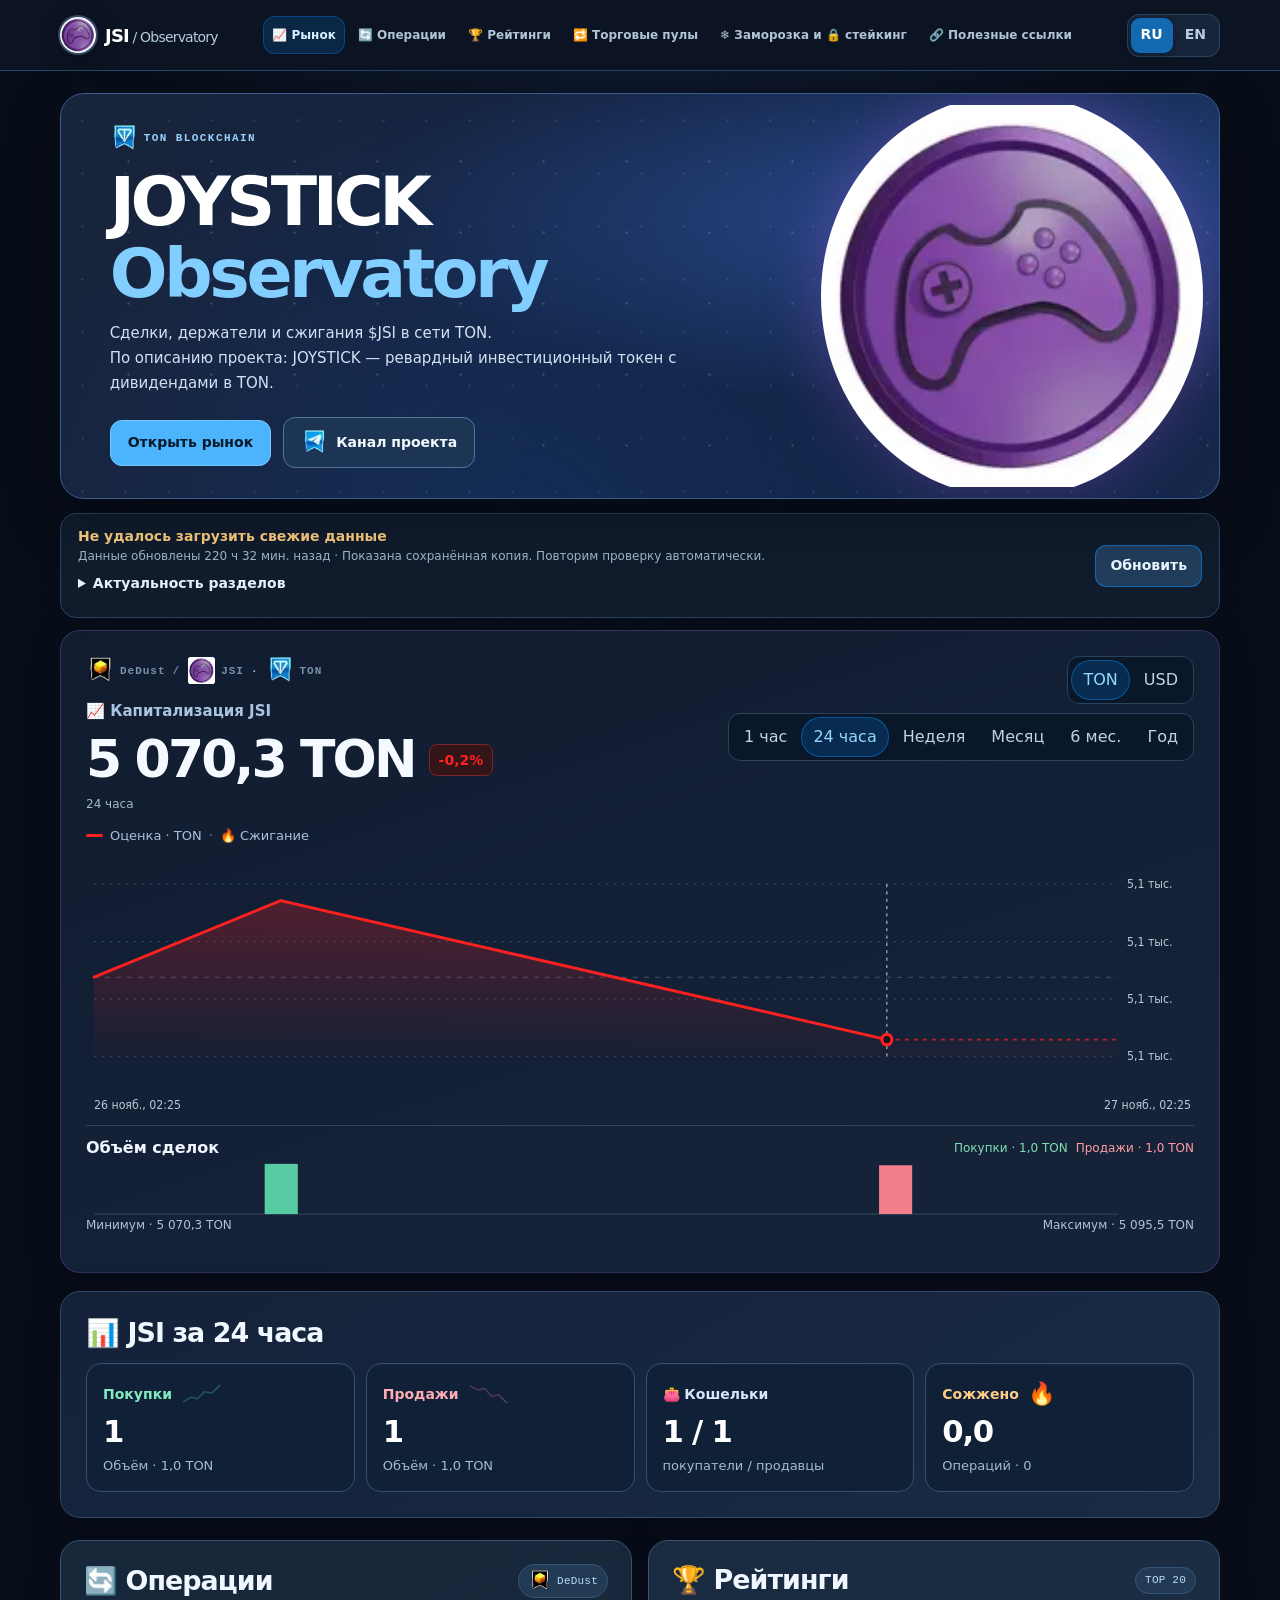
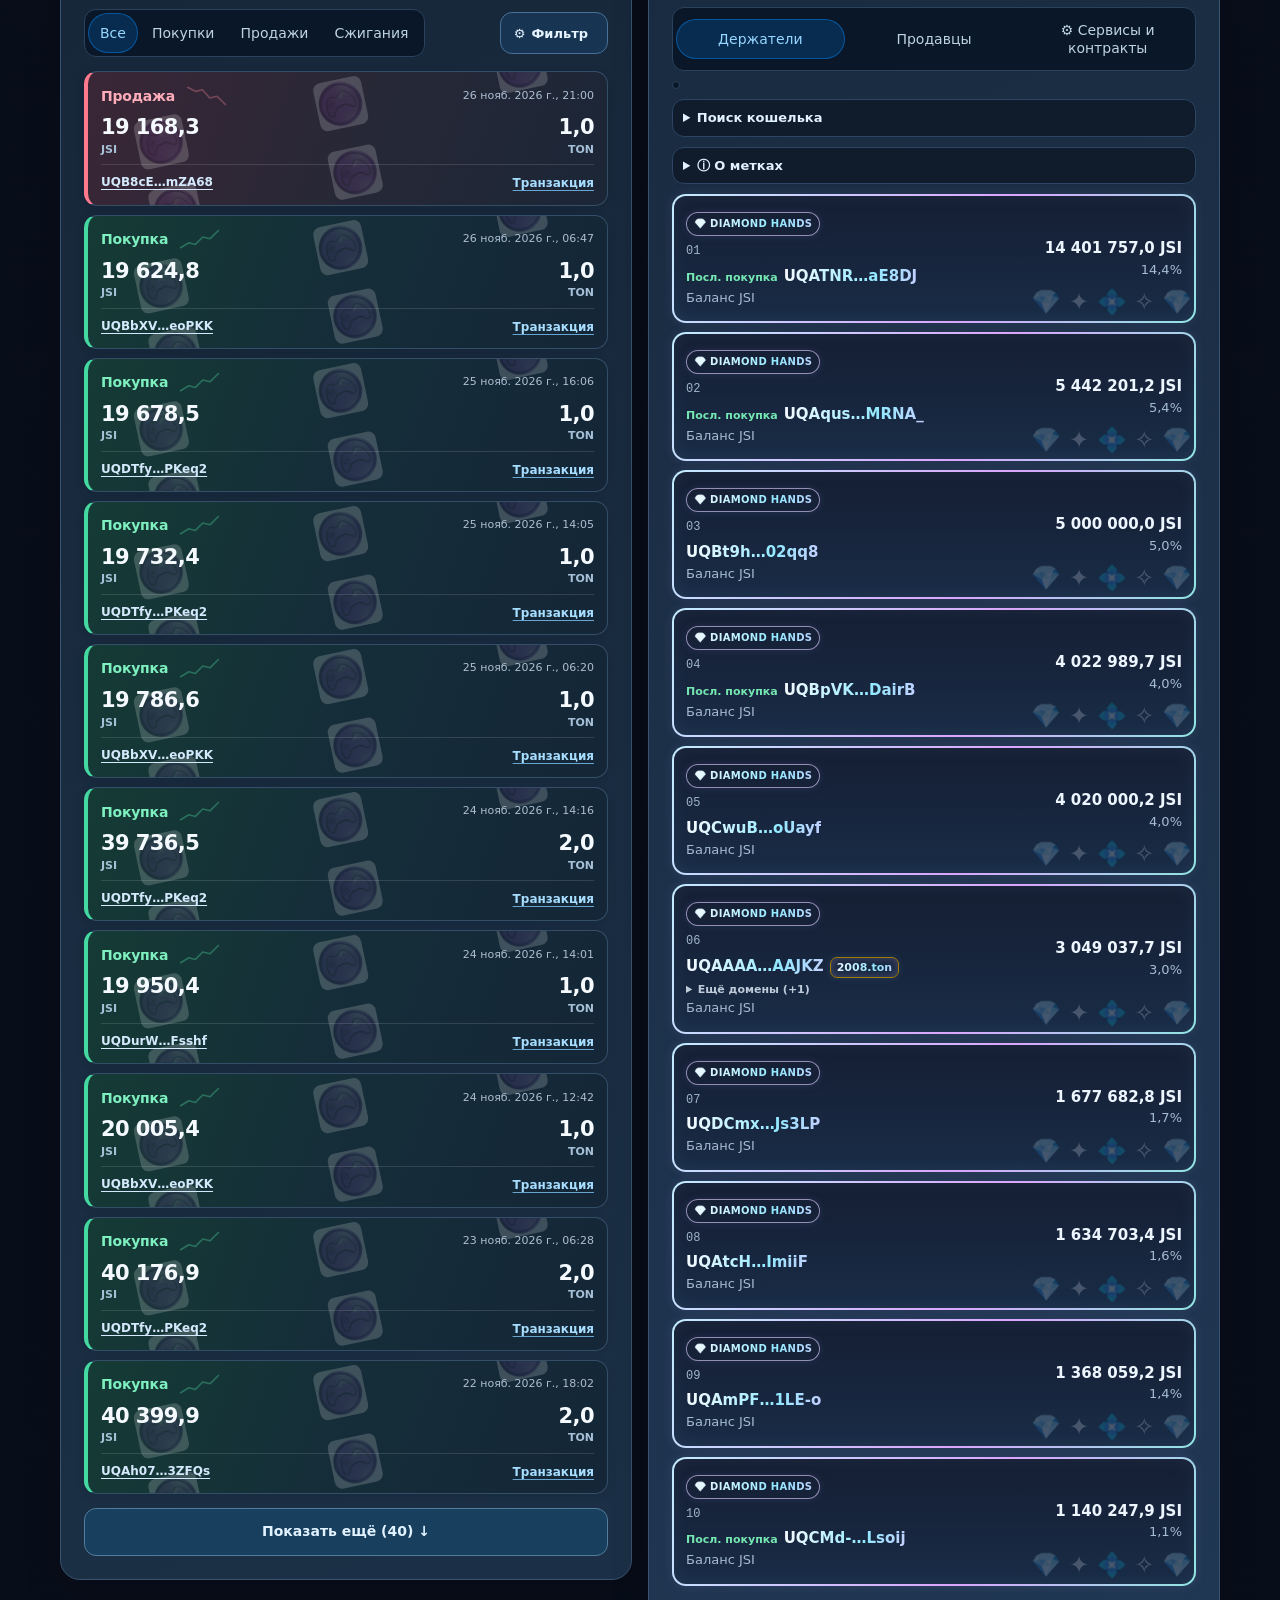
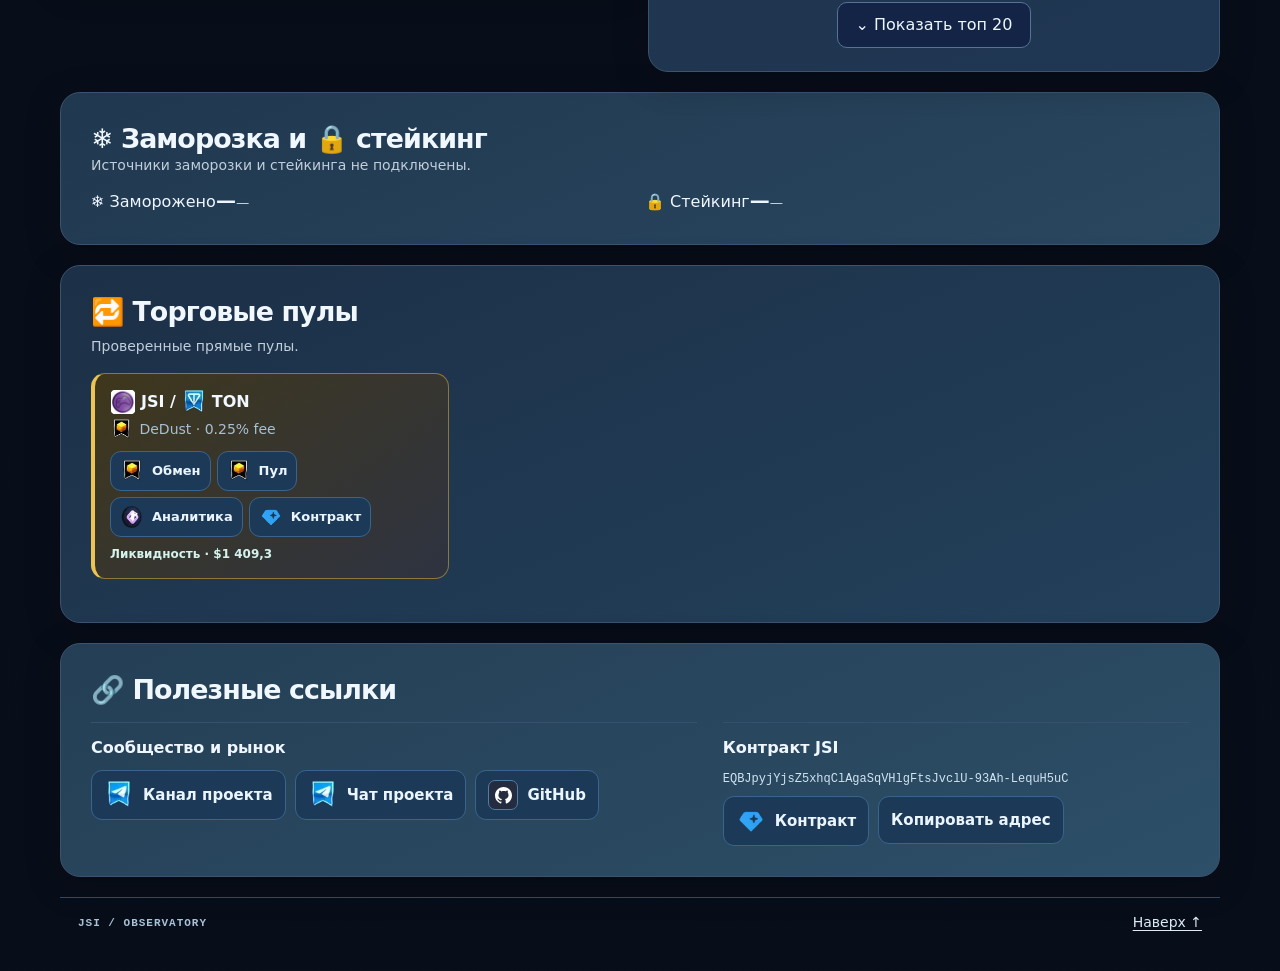
==== commit 402393b4: "Refresh JSI snapshot" ====
--- a/index.html
+++ b/index.html
@@ -1154,7 +1154,7 @@
 <section id="links" class="panel resources"><h2 data-t="links"></h2><div class="resourcesGrid"><article><h3 data-t="projectResources"></h3><div class="resourceList"><a href="https://t.me/joystickpro" target="_blank" rel="noopener noreferrer" data-t="projectChannel">Канал проекта</a><a href="https://t.me/joystickchat" target="_blank" rel="noopener noreferrer"><span lang="ru">Чат проекта</span><span lang="en">Project chat</span></a><a href="https://github.com/Freebielife/Joystick">GitHub</a></div></article><article><h3 data-t="contractLabel"></h3><p class="contract" id="contractAddress"></p><div class="resourceList"><a id="contract" data-t="exploreContract"></a><button id="copy"></button></div></article></div></section>
 <footer><span>JSI / OBSERVATORY</span><a href="#top" data-t="up"></a></footer></main>
 
-<script id="snapshot" type="application/json">{"schema":1,"token":"EQBJpyjYjsZ5xhqClAgaSqVHlgFtsJvclU-93Ah-LequH5uC","updated":1795722123,"errors":[],"refreshStatus":{"holders":{"attemptedAt":1795721870,"ok":true,"lastSuccess":1795721870},"burns":{"attemptedAt":1795721870,"ok":true,"lastSuccess":1795721870},"zeroBurns":{"attemptedAt":1795721870,"ok":true,"lastSuccess":1795721870},"trades":{"attemptedAt":1795721870,"ok":true,"lastSuccess":1795721870},"rates":{"attemptedAt":1795721870,"ok":true,"lastSuccess":1795721870},"pools":{"attemptedAt":1795721870,"ok":null},"identity":{"attemptedAt":1795721870,"ok":true,"lastSuccess":1795721870},"badges":{"attemptedAt":1795721870,"ok":true,"lastSuccess":1795721870},"domains":{"attemptedAt":1795721870,"ok":true,"lastSuccess":1795721870},"fragmentNumbers":{"attemptedAt":1795721870,"ok":true,"lastSuccess":1795721870}},"holders":{"totalSupply":"99998999","holderCount":327,"holders":[{"wallet":"0:13351658ca5c568e3ba4e01b2b421c94de9c06f84286fb2db35811f1572e1a13","name":null,"tokenAmount":"14401756.965885305","share":14.401901128915606},{"wallet":"0:726ac54d2f46c32275b04b410692a45a62a66e95f053d5417376605d31341d02","name":null,"tokenAmount":"14378793.290786059","share":14.378937223947672},{"wallet":"0:2abacf562bd2430c36649f5797601ebb4f43da5da6913de95d4d613725830c44","name":null,"tokenAmount":"5442201.209297029","share":5.442255686276448},{"wallet":"0:6df61af10035a1fd4f93dfccd93b2111f23247bc8fb0cf533aa4ea90ef38f4da","name":null,"tokenAmount":"5000000","share":5.000050050501006},{"wallet":"0:6954a5446fee63b03385a873c8aa620f36d9d8fa1848b4e2455e6694c0c9036a","name":null,"tokenAmount":"4022989.72566427","share":4.0230299961945315},{"wallet":"0:b0b81319b92aa6b9a667bf3433d22d65fa532d8de83ddf4340a8005a28daa851","name":null,"tokenAmount":"4020000.211367647","share":4.020040451972571},{"wallet":"0:0000000000000000000000000000000000000000000000000000000000000000","name":null,"tokenAmount":"3049037.68786868","share":3.0490682090414527},{"wallet":"0:828b3c3eb51f7dd51cad5192974f18cfa9e2da747fd7e800237c9d17937181cb","name":null,"tokenAmount":"2641719.318340136","share":2.6417457622152156},{"wallet":"0:c29b16ecc89abe38ab93117cbd9d4540795b0aa421618871f8971a6cf5c849b3","name":null,"tokenAmount":"1677682.822898372","share":1.6776996166715348},{"wallet":"0:2d7075bcc5a3baceff8d869f9c466be6f0ee699700859811ad9da68f6aacc89a","name":null,"tokenAmount":"1634703.436157873","share":1.634719799703068},{"wallet":"0:263c565fa657d0b854e5987124eebb2cdd56bcc93839bd011a1b5de2d87df52c","name":null,"tokenAmount":"1368059.225314832","share":1.3680729197247585},{"wallet":"0:8c77e5a8673f1b1d87951f29f313fad07122d700d0277b2f6422ca54fe814bb2","name":null,"tokenAmount":"1140247.942623625","share":1.1402593566197847},{"wallet":"0:5a4561d6783a3ed6b21434a5f3f54e5373cc0c8eef89904ae501b1b3361ad5f1","name":null,"tokenAmount":"1105347.411762853","share":1.1053584764012019},{"wallet":"0:e0bc44a936e57e5d1682209eea45cd5844f0a975db39a46b4ecc26601797b1e0","name":null,"tokenAmount":"1087260.888999207","share":1.0872717725896506},{"wallet":"0:0b0386af530c4933dff551e1d4daac643364d71c7098839782caa78b946d824d","name":null,"tokenAmount":"1063030.905107567","share":1.063041546153444},{"wallet":"0:1d06760fd238e81a416517e50cd2d0e5f5c970cb168d642da1d31275754d417b","name":null,"tokenAmount":"1002334.490630793","share":1.0023445240994793},{"wallet":"0:b5a21b63c88563139d2a555896c0532b11654bb740174cc7e828bc27e3253bdc","name":null,"tokenAmount":"1000002.122078329","share":1.0000121321997724},{"wallet":"0:97008e3accec39e7a66be34b1eb9f1d327ca9a5b27a828c47e999269a06a1250","name":null,"tokenAmount":"953522.796178142","share":0.9535323410368758},{"wallet":"0:41084398c45f8f6b158de5c33271bbd3dad054e46c9a39bc31f407a2e4b05eff","name":null,"tokenAmount":"834650.425295839","share":0.8346587802302291},{"wallet":"0:af47ae9fbdee4162a5df915e0cc5f11b9833baa9e24eb2267cd1606f7e2f501f","name":null,"tokenAmount":"782756.061163947","share":0.7827638966305522},{"wallet":"0:27b9397ac25e3ef589133c766d0b4c5cbbabc68338f6329335097466e033a25b","name":null,"tokenAmount":"650541.12382904","share":0.6505476358108745},{"wallet":"0:f435e186bd1ff16781212899653d2a0f63d71b7e68fe89a78f4af80d7793345d","name":null,"tokenAmount":"625557.826770377","share":0.6255640886669046},{"wallet":"0:d37f236810a459ee66adb7dcee47f209e449661adabaf3bfdf47fa55e993cf29","name":null,"tokenAmount":"625164.390700323","share":0.6251706486585161},{"wallet":"0:9b1ec84582d3ddc16342f5a0dbbea3944bef0ff34dc8e51143b8e2d831aa65f2","name":null,"tokenAmount":"605021.368981685","share":0.6050274253062123},{"wallet":"0:e6cb5695f9ef592ff6a11a02b0d7351b1f02eba9846a8e75adb0070a1b57b8ab","name":null,"tokenAmount":"550722.128259339","share":0.5507276410430259},{"wallet":"0:5a3291b2fb7177284c910119611a0e92d76f753c0daf16bcb44bd24fc1e0c973","name":null,"tokenAmount":"500000","share":0.5000050050501006},{"wallet":"0:9c744e49894ccae8ecc1495a8d55c3648140aa6ef827b0c2cb167d7f398545c0","name":null,"tokenAmount":"423532.145403622","share":0.42353638500283586},{"wallet":"0:a89b5e6ad183a54299ff3b1014cd400d9eba58b93936d27130aecf9726e5caf4","name":null,"tokenAmount":"422000.001","share":0.42200422526229486},{"wallet":"0:96de499fb0ea9103ae25fc53de021adf54da48f28c402bc8343fdf27c351c77a","name":null,"tokenAmount":"412517.437329335","share":0.4125215666702174},{"wallet":"0:6c29885a5935ff865c6505d6d950fe4a41cbba519e806f94f7db60fc88bde523","name":null,"tokenAmount":"410000","share":0.41000410414108246},{"wallet":"0:5dfbb9d3a189eef2bafd7396c2e0f411e506348b38accc617f162237b4002d1d","name":null,"tokenAmount":"408560.924469796","share":0.4085650142055882},{"wallet":"0:8452a864544cb48cb101fa99d9d09a1d7c721b0764ca8b83d8b502b23f2f2c8c","name":null,"tokenAmount":"357081.36063295","share":0.35708493505314987},{"wallet":"0:f0f058d01b183c9e7050e6ae2d01cbf086262cf84f1aa3c121bd6a19387561a5","name":null,"tokenAmount":"329547.707101995","share":0.32955100590756414},{"wallet":"0:ac137369d164071f23103415042611158daff7e516e39b9a7d2c98458113a310","name":null,"tokenAmount":"322577.780799763","share":0.32258100983567145},{"wallet":"0:8d5a7e43a8425f623f4e245d7bf615b0bc0bfbecfad863b364c9dfb237851b43","name":null,"tokenAmount":"300000","share":0.30000300303006033},{"wallet":"0:ffed272f087c262ce146645dfa023e7b842049867e0e82e7ea8b3eac6821bbec","name":null,"tokenAmount":"295121.557357574","share":0.29512451155393465},{"wallet":"0:5aa0b5f51f200f0c02772ac713d756e7a1769bec207f7e5383e8c26450707a21","name":null,"tokenAmount":"283535.891321782","share":0.28353872954446474},{"wallet":"0:808cabf1ee3870955dc5474b9c31c14058d4e26b6fea1d2d4c23b74b2f3dd5fe","name":null,"tokenAmount":"253708","share":0.25371053964250184},{"wallet":"0:21d3bfaf8ba7c778041b2fd8d960abfb610768ad97579f23bfb2e9b6dcd3f764","name":null,"tokenAmount":"242155.314830416","share":0.24215773882938169},{"wallet":"0:e030bd7ad7e4f835443d7ab44587af93414afee3848d46ae19f2929a39f6ea6b","name":null,"tokenAmount":"238289.055344725","share":0.23829144064204583},{"wallet":"0:d4c49520458a0eba54f516d8bfc9fcfda2997b825a2b6c21f65146cf0783a58f","name":null,"tokenAmount":"230000","share":0.23000230232304625},{"wallet":"0:9898077280c36b3cde82cfe1fffbf350e62e0505aaf65066e5c63afaa53dd130","name":null,"tokenAmount":"220030.942698381","share":0.22003314523016476},{"wallet":"0:8a31b92c9a18a8c73403ff194ef2f8bb3bdd1feef2046da3366afcaab2a591f4","name":null,"tokenAmount":"217479.496818852","share":0.21748167381040684},{"wallet":"0:cd362360f8257c2d83ebc806cd3a30fd79cb630f83feea3e65a14f4ad4408ea8","name":null,"tokenAmount":"216018.136646858","share":0.2160202990100511},{"wallet":"0:d2e65892d54431941ab33e6d15788402ef5c9ce9b258741b82f5f2aa8bd7582d","name":null,"tokenAmount":"208349.24725826","share":0.20835133285510188},{"wallet":"0:5b5d58f1edca9f67eb9e1156cb5f827459bd595de218537e8aff6069ff821ea0","name":null,"tokenAmount":"187391.318716923","share":0.18739319452280018},{"wallet":"0:76430976b2b68cd58b084d1e72c0d7e51d96b8202fda37a9569e831705f81c58","name":null,"tokenAmount":"186215.506506439","share":0.18621737054231813},{"wallet":"0:192e21e998a4e3e7d25e34825375d91c9febe265c97676153d91c7f12b1a01bd","name":null,"tokenAmount":"180265.597806236","share":0.18026740228293286},{"wallet":"0:367e412a2054a5cc5948f4d36d9511f232f48610b358be8a3108aed01bc01d95","name":null,"tokenAmount":"180172.062285288","share":0.18017386582568493},{"wallet":"0:c5be57ff9371652dcabce93eefe6f2e76b8cfe989bb75f6b017c16357d674f4c","name":null,"tokenAmount":"178588.319984139","share":0.1785901076711168},{"wallet":"0:82c9e08dbf9dd36c35f902db4b1bc582e91dd5198fa6287f3a5929c0bba89f6b","name":null,"tokenAmount":"173374.0898166","share":0.17337582530861134},{"wallet":"0:e5de47f5e1faaaba353c5f1f9e9e62649c6cf2e520725476c1a71e646ddcb6bc","name":null,"tokenAmount":"171740.932840564","share":0.17174265198451036},{"wallet":"0:be62c18bcfe2e973b8a163088d590b82dbc14654fb6a28ff5d9062c509e41cdc","name":null,"tokenAmount":"166661.66509021","share":0.16666333339017725},{"wallet":"0:70fb0857d1ae70527f2f6c5eba7b610c80e76c1368905071a80fe3a289ad137d","name":null,"tokenAmount":"161232.380040206","share":0.16123399399248586},{"wallet":"0:a8b698386028b2da69fc04662145ca8c78389341f51992d96307f1e8149a2141","name":null,"tokenAmount":"155361.246457262","share":0.1553628016389064},{"wallet":"0:a69b0703f53d12a8b170fe16a9892ddfbe5c70e8a3f27f8973316c6d6cb2c2c8","name":null,"tokenAmount":"153194.310024805","share":0.15319584351519858},{"wallet":"0:1b3a38a203fa6d7664ba06a5c73b22a74f6f36a410f87666e0e2567573caa2b7","name":null,"tokenAmount":"151348.461488319","share":0.15134997650158377},{"wallet":"0:ef9c8b5303ab09959629dd95de1a9eae74c213e8469c53ec165ef201c37d3b23","name":null,"tokenAmount":"150763.784840077","share":0.15076529400066996},{"wallet":"0:28134cb68a53e6231309e3f2f21eb30285f2329b86b3e870a919d6fb856ac286","name":null,"tokenAmount":"145000.000577028","share":0.14500145204156292},{"wallet":"0:dc55b8361e0692d89262b5d53d835e6e15c3f4b3ca543621e6d8332d86d93dfd","name":null,"tokenAmount":"140676.793467779","share":0.14067820165657757},{"wallet":"0:eead6d9736f9b03ba17fa950aeb0cc0756731cb6143058ab8662fe0cf6b645b2","name":null,"tokenAmount":"140467.99096185","share":0.1404693970605146},{"wallet":"0:97e0ebcff9bf94db10b739875ca64d52ac1094c92afe4635ee0f239974f2f567","name":null,"tokenAmount":"123809.604609259","share":0.12381084395580699},{"wallet":"0:dbeaea29fc1391da6b33f57e634ab90a74fa5ae4ff309b39a92909754a935380","name":null,"tokenAmount":"122921.709928678","share":0.12292294038731127},{"wallet":"0:4004aa8ebf89ee50d020b660cda8302f6771c1bac0225c9abe362b95f8926321","name":null,"tokenAmount":"118905.130526437","share":0.118906320778708},{"wallet":"0:2c3e21554f0cc3dfa0e79ba6afefbbc749ea5d55f2f20ea71565a6d334cd90b8","name":null,"tokenAmount":"118419.083212596","share":0.11842026859948468},{"wallet":"0:828fc082ae958b7a958aee2b70a78116b1915540eef965e11067c14688fe528d","name":null,"tokenAmount":"118143.459370803","share":0.1181446419986694},{"wallet":"0:76abd7e5f91f5637f34923cf1d3f85494256c153c5312a8e9e0636d7cc7f4f9f","name":null,"tokenAmount":"111374.002514268","share":0.11137511737919296},{"wallet":"0:14bc1cb8a31fc31ccc5e8a65f2b90faced33e901c759bbc5da30c0e1cc4cef60","name":null,"tokenAmount":"110648.940460139","share":0.11065004806712016},{"wallet":"0:374bb9246927aadd5e2a8ba77395c17cb3276acd8e8359c3ec738d9fd366948a","name":null,"tokenAmount":"108412.624704545","share":0.10841370992578135},{"wallet":"0:d95fc1ab87bcd86ce6b291fce9b236e3d2d59946ef0db510f139756ca0154a93","name":null,"tokenAmount":"105966.20754908","share":0.1059672682814355},{"wallet":"0:bac6c3a3ceb6cef9c8358e4a2b0ccbaf77485d4071c936c60e1552e98e50054f","name":null,"tokenAmount":"104337.934849706","share":0.10433897928288863},{"wallet":"0:d3e590ff5646ae70ea907e62eb5972171c3542cd76f2becb3efa999a1a1e9f8a","name":null,"tokenAmount":"103261.347912556","share":0.1032623815689955},{"wallet":"0:062c00f4e7ec4fd35cf3b64217748e3891a8a942b27dac829b91070da76d6d00","name":null,"tokenAmount":"101583.326997364","share":0.10158434385664601},{"wallet":"0:6e5ace3f274dc1c5d2f3aac39b9fd99a4ef1ba214145cec4c47513038069075c","name":null,"tokenAmount":"100000","share":0.10000100101002012},{"wallet":"0:b3c2ca0c6a0b2ad13b02830077dfbc2a22df9103272c341ba8638df3d4a52558","name":null,"tokenAmount":"100000","share":0.10000100101002012},{"wallet":"0:7258022aa2d69a81977cc120f4390367f6a7233342b4f7dfa00908adb921bf2c","name":null,"tokenAmount":"100000","share":0.10000100101002012},{"wallet":"0:cbae32f4468d0653d57f63c52340bcc1f2f21c02474b010db2dc9770bdf4f016","name":null,"tokenAmount":"100000","share":0.10000100101002012},{"wallet":"0:330422db96032d7e3860496227bc88994f33e1d8b3b87986866b6c0f4d5c6162","name":null,"tokenAmount":"100000","share":0.10000100101002012},{"wallet":"0:24daec47c81b1722d41ba86c8a789f5a6d3edad30988c0db71a432b8abe5ad1b","name":null,"tokenAmount":"99300","share":0.09930099400294996},{"wallet":"0:be23fcf9b5b18c8a40b5a676c37a43ad0a0d1401e496070a03d4ed660bee6346","name":null,"tokenAmount":"97783.660314003","share":0.09778463913824077},{"wallet":"0:bcda4124886986cd92908dba987e5445511f8662acb7fa7a38adb1529f3c537f","name":null,"tokenAmount":"93574.848439556","share":0.09357578513316518},{"wallet":"0:461304dd36392ef78122ebfb7fb4ae31f97aedde8cb681d8a80fcbf13c9775ef","name":null,"tokenAmount":"90162.218086141","share":0.0901631206189784},{"wallet":"0:1cd5ca1402da1ab146c9401fe71c192277cb469804b6c7be9f0148255bb72145","name":null,"tokenAmount":"84866.890608948","share":0.08486774013502675},{"wallet":"0:9d5e2e23b88ed23502920b91c0de447134deb263977ee4788427f92c789fcab0","name":null,"tokenAmount":"83897.761220053","share":0.08389860104504947},{"wallet":"0:5946d463765e245eba77c49d8c3ebbd2780540ed7240e99189e383391953b2bd","name":null,"tokenAmount":"80821.006893729","share":0.08082181592010636},{"wallet":"0:ff0129a1bfe39e1d3e35fa695b6695dfbda7b77b9facc36d4fe79e12aa592127","name":null,"tokenAmount":"77162.278389599","share":0.07716305079173742},{"wallet":"0:a0cb92d54c367774dee2e0f79b0ba558d40b1a32d3da73cf7acbbf0034066135","name":null,"tokenAmount":"77000","share":0.07700077077771549},{"wallet":"0:432b0224cd8ab3c52a96f1a4a16551beef43c718f30e32050173f8cdf8f27f4b","name":null,"tokenAmount":"76381.121674568","share":0.07638188625724944},{"wallet":"0:6299ffe4af26321a2501ddb85f41cdb68077de3fcb733e61dcd21e43c57be8c9","name":null,"tokenAmount":"73215.5584595","share":0.07321629135457645},{"wallet":"0:6d98efb9c68740eae6c5c29f7bffcd893b2c19ebafd4f90cb4bbf234e949f7d9","name":null,"tokenAmount":"71950","share":0.07195072022670947},{"wallet":"0:e296980d26289421edf4c1922c45a9f44c9898d65e0813e49d648cdf2570ff76","name":null,"tokenAmount":"69744.305258967","share":0.0697450034064511},{"wallet":"0:941d1f2598f9c558e70680542b7b94113c433c1c8b6a28d183462b2ebc645f84","name":null,"tokenAmount":"68828.135887539","share":0.06882882486407589},{"wallet":"0:f6cbd74fb753a6a90af7db04dec9e125dbb782a48e5e6776610a98add405dc02","name":null,"tokenAmount":"66080.704140021","share":0.0660813656144908},{"wallet":"0:4ce7e8d87172a3ff50509127c9efe0923e50d1f670d3ec014d01a51d1b237ad7","name":null,"tokenAmount":"61085.013422935","share":0.06108562489004015},{"wallet":"0:9e04a2cc3e0dadbb09ea06bd7ada982048c0af68d86449e684d9ecb7c8a72150","name":null,"tokenAmount":"60679.616128795","share":0.06068022353783262},{"wallet":"0:3f1e59a40856ef71b29b24a4cbdec35f93c81ea7c27314559bc65d47c28fce2e","name":null,"tokenAmount":"60099.322229134","share":0.06009992382937153},{"wallet":"0:fd5d18f90936fe367814f5d5d0518f6168330add8e3492e6f79433005570743c","name":null,"tokenAmount":"57000","share":0.057000570575711465},{"wallet":"0:5d3c3b985e3adf1607bd4b80788387ac8e1ce501f124a902e16aeb89f712e04a","name":null,"tokenAmount":"50545.213955646","share":0.05054571991830238},{"wallet":"0:8c457aca196f4639c48d3f64bbe7bc5c272125a4607cc34bd08717c469ffba84","name":null,"tokenAmount":"50000","share":0.05000050050501006},{"wallet":"0:49d043056e84af7e9522a344f9c37c181740a19f352956d4932189df79fcff2f","name":null,"tokenAmount":"48796.515125477","share":0.04879700358348287}],"asOf":1795721870},"engineVersion":"1.3.0","methodology":{"valuation":"last observed swap in primary_pool times CURRENT total supply; not circulating market cap","primary_pool":"EQBLX8vWiUk8noyQEUy6ovLokfK6ToP_IVM5aVyaqRuxOQ7I","sellers":"sum of successful supported native TON swap sales; service roles excluded","holders":"balances excluding known services and identified contracts; unclassified accounts may remain until verified","burns":"accepted burn notifications and zero-address transfers shown as distinct evidence","usd":"historical TON/USD rate from CoinGecko","history":"incremental confirmed swaps; missing intervals remain partial","swaps":"Executed DeDust pool swap logs; gas excluded; initiating sender may be a contract. Vault-to-recipient delivery is not separately traced."},"serviceRegistry":{"asOf":1795687478,"source":"https://github.com/tonkeeper/ton-assets/blob/main/accounts.json","sha256":"4286bd47e11399901a7d713c9e98a5dba17300d76fe272f4f5d46110a84f4e2e","entries":{"0:ad8afecfacc248996885d8be6824280f9f3a7e54c2f6080b7971b9f556c280c4":"Crypto Bot","0:dddcd3cdad60af4c0d69389f567ad51d0c263fa4968d655ab424c69aadaf9322":"Wallet Bot 1","0:436a76c2794a88e3fbfec6b9c0374fc8db046f10868b835420d9937973a665d4":"Wallet Bot 2","0:6e814e6450e8c578067bb656298fb4d01397dd15018d7f34dc369eaba4c2111c":"Wallet Bot 3","0:5f00decb7da51881764dc3959cec60609045f6ca1b89e646bde49d492705d77f":"OKX 1","0:f15db2c62cd86aff0860d39c491fc73a31395fafeb5945e644498562260c782e":"OKX 2","0:e7e86da08742ed933434ffeb8f08a63c7e100ee842e25f599a9cbf0891574a6c":"OKX 3","0:0338def34b84c6ee9134a04ab1601450be446340a37ae259de57cb37bdb590cd":"OKX 4","0:a30a49ec725e9f57244b66af4c2da7ab76004b4fce80d3a34b1cd0c37762abce":"OKX 5","0:24da1e7b8da901e5b3dd0f98c397feb6e5a5ea483195a8b6bd0682cf2c5327ae":"OKX 6","0:7f2e84c723d8b6b6b1aacf810c8c26ab23c22022b464b87104b2d3065b0ea70b":"OKX 7","0:854ec4521efd52ad43bcf1988e4c44ebdf9a26ad18fa51abfdb685fc3b348a5c":"OKX 8","0:f9bdc0de461c1a2e002fada9550bbb095c8f9f73668d70c517a9cc7e050f8e5a":"OKX 9","0:9b9b739de2527ae72d21083f5198d710c7288453b4733e57ecadb2e189ac829c":"OKX 10","0:b31535e934db05bbc220267467903c8108bdabcbc2a06588838b726ddf589ef0":"FTX","0:57eb74407604a19f7e04005315ef70aeb7b675e6551977586756f6baf12125ee":"MEXC 1","0:1c7bd690f4f93de8b93db5790129dab65926c6e1fc9b57380089db5529516630":"MEXC 2","0:d887d0e2d1c4fc4126e71c970d33ab1896940000eae703bb1ab6cecc830777e3":"MEXC 3","0:7994848c1fcbcbc57a6a5a987b66eb424b8b54e10759b6b514a66b600c2b0eef":"EXMO","0:8d195793baad9a08c46dc353aebe999341dabd07721b9725f19e18abc3d10d92":"EXMO Cold Storage 1","0:26ab8ae763a3a7c3067d882b7b01cd5d37254cb8768f57b6a47c00028effc7b8":"EXMO Cold Storage 2","0:0130c77346e9ed82df677d107ad6a775c11f9c18f6a05c0dd17906b355850dad":"EXMO Deposit","0:342a359e38357c083968129fddddf049ef5c47315bfbef27505a356bf9f02d65":"CoinEx","0:555f3053e257130374bb831ae0e219e5e5f9ec0ca8f8a0d133369d3d690c64c2":"Huobi Deposit","0:85af78e8d035e920117cda654615cdf371d464480b629e110d3c5310d85ab362":"Huobi","0:80d4123841167ca989ac912443cc99a4b9c1a87584536427ff6fd85c92395ae9":"Kucoin 1","0:b37e57033db21d10b950e6143b658c10c3bf425bd193025960aef7f22dbcf4fc":"Kucoin 2","0:07ce60b7e5f255a88c3707f3fbc79e2cf924ed6b4b7d09c6324f0ba2338a48fa":"Kucoin 3","0:a14b1f452385b2bb984ad2c4441e1d23cae071fdfc096dfba53ebba3b6ff1d10":"lbank.info","0:75726a716f747e60b0371cb0d5d35471e8e1e931003fecc3a0961a8bd82c09c7":"xRocket Bot Cold Storage (Old)","0:c1dc654b598ab84cda4f12372efed8907cedf0901865a58649087373e01b1c24":"xRocket Bot (Old)","0:45614fee399c43d77bb597558791831bc0ee31754cbb2b5b1fbf5a3488ed9940":"xRocket Bot Cold Storage","0:011a8f0a0b36b779af033473274966666d1cd6fb4e77df679375fbd6f970d012":"xRocket Bot","0:c3f1da8ecda8f8cd42bace224ea3f1b6971eaa7f54c492d4d190527b4f573f7c":"Bybit 1","0:4a1f3ebcc66bdcefa90245bdf541a50ada1c688a487534b1587abffd93038834":"Bybit 2","0:cd525c15904d7b4027eae08b318624260f371ce8c9f4fcca0cdb7b583854107c":"Bybit 3","0:ae62a192da96e266161a702cc9f6de91c0c3441f17ceba51bc442dfb2031a30a":"Bybit 4","0:e3ce05c4da977132c24a3b102da8b5fbf2ea9173337b49de346e4a4b057f7579":"Bybit 5","0:e33ef85d174eb457c072d1ee10215b69ab9b64192f7421302ab1c8e26b7ad4bd":"Bybit 6","0:7f97f36dda3f7dedc9e12f8c09c4f89e7fbc17527ab3f67de4c3b155297a56e4":"Bybit 7","0:7d133d4e425c8e00de015513a44e66e6d163b21e71720aec7579965e5de28c55":"Bybit 8","0:f2dc1860686cd658987e2bed8216532d8c004460dadea907cc7d4ad7236c496b":"Bybit 9","0:4a1c20bc9a6f9294f75f1c87a7f383a8b73a483a2e6dcb3630ddbe78b3ccad00":"Bybit 10","0:008bb088e81e38d583826901093567027cc1575ec744ac354fa4eeec302d166d":"bit.com","0:1882478daef1b7ed200cbbdc201bd4ed0b24c2e5f1a4c7c15aeb7e3b1a759193":"Coinone Deposit","0:a4d2072b1edc1355fc7fbee0095beec7889a2d3cfaa9edcf2ce9e128631abbd6":"Coinone Withdrawal","0:f3f4ed0913ab555d023745058f1a6c55a49d4876593cb9bdab1f780a99b185bc":"Paribu","0:f9873509de5a2f97f7b2805f5f7aafab447f43c91e751cc8efabc6d2ea09d78a":"BingX","0:b496b8f73b469ff06a2d89e62c4d70a103fc228c821537b49dff092060bc281f":"Gate.io","0:60ff0b28e2b3839bef250a81be9f2e78a6265b980ec5d24df4e44bbff2c3fb25":"TIDEX","0:23eef28b6da5a368d6c0b8028fd5ed47c26758676bc9db1b5653caaadc969f91":"CWallet","0:00ffafa9fb3d4f837824436d19953c792be6632af73a9b82c4dc69ca07195087":"Matrixport","0:b58c73481f25a280f9705ab3424be850614d823256263ecfa049fa9fb917720d":"QMall","0:00b402b789e5626e1c61b50c5dbe2024426e92f16c0c2fb735396df96046b5fa":"BIT","0:2c54797319837b4c6d014fc991c1a8d4294dfd4d6cec4937e370f1f27db0423f":"Bitforex","0:6a5a76a1538cf9596590ec3708470649c342624bf92e63a6a7a15254ededa904":"Bitfinex","0:59b065c5d66261a5317660e96eee476aa6a11b749bdcbe8c0d1f3dbf24200d1c":"OMPFinex","0:3cd5ad54b190a71caab984b0f210e3742c7f2147b7e9073377d7c6b470017362":"Bitrue","0:6c53cd87cc0d33486db42c1c7fc03dfaeb2f7b815afc368ab1aee567edda3f72":"Coinspot","0:9a582c23266b8ea47eb71118a3c040d42b230b2266fecffe2d3cd390c0922c35":"BigOne","0:dd528505af15c6e5206bdd8f6c9a3b541f80ca98ae8a5066ab3ff8de1ff5e678":"Farhad Exchange","0:2b6f3cda567c385f0645486f3c665a451f56b2969d1be57d86eb77c6077a81d1":"BitTime","0:cdf7f0d7c09036f064272e3c429ed570be49ef29eb3a735b64bbc17915073732":"Bitget","0:e9c0a24ffaa6aa4f228890e71ae9550bfc53a6c57e643bc31c240e18727ac1ce":"Bitget2","0:336502faf83ef5b532d315ba71450b661c90e83fce64d8bc1fd2bf642f3555d9":"Bitget3","0:b308c7f9b4f596f6250175885972549871b05c70ed3619fd5a939401eea972e4":"Bitget4","0:e2d1df206b372db1f3b890e60d185b67aa0c9f1b6b6ff60a05091c8c01b40ac4":"Bitget5","0:7a0dc94da9f48b968dfb87be38d4fab7286288db7a04d3081feee177376d9089":"Bitget6","0:8785ef5ebb0fd24c6911d10f43c00961e9748fa54297a1ac517e3c5fe76bb0be":"Bitget7","0:213b6804c2082135a4a803da8e3b30cfed51aee9af2ad2100334b7f4711d3bcc":"Bitget8","0:573dfe99490a041703e977e4724135c5b8bea0bea67839612247451ca9d5c4cb":"Bitget9","0:de2519a527de7e1d4c1028bdb74e022b28a6e370e4fec3fc27d8d971308f99bb":"Bitget10","0:06476e580e250d0abec5c365a711833483c581d57b908be37d56bdb0e338c312":"Bitget11","0:c9959a997e1d4e4383d8db37b86d2101ce78dcf1f1b3904d9888fe572ef0efd4":"Bitget12","0:c07e51e5b694937758f45f4003071c84f4c4a68bdb168a22c3d6c8b89cd6186f":"Bitget13","0:1797a5c4c50a2b312ce9927ff6f12efd3b0b58ff311445118c2d2e64312b5d79":"Bitget14","0:6083005b354ab1c4785aa8ce8293ee5c9c182e9248f27e9c9074f35c16342083":"Bitget15","0:f99b14600ae44d2f12b178e8c6eabd78892ae82c5e45b6898f9deb7eb203f9c4":"Binance","0:8e91b50381c36dd42accdb51f5cb5d96848568b4924f8079b1a5ae7e10f43eda":"Binance Hot Wallet","0:ca1d9edeef40b3a9dbd9082f3767859547c3ce0bf641d09d58e33a3cf06fb309":"Binance Hot Wallet","0:a2faca7adfebd5c5970108d1f79065cef32b0c143fb13489066b684cdd7ee95c":"BitMart","0:5d5a830e48214791f4ab5352900c624d3bff3c5efd630196b180158eb789990f":"Nobitex","0:cad898b200a0934ee416c2039bbf3f5d7f1a323172875b3c19d378a6f540f7b1":"Nobitex","0:4532d5bcdfb05d3275cbf255bc91c3635cd48d63b719441581c5542a4750fdf5":"Nobitex","0:a32d52ced80a23fe4fe90ba94593ef686de03f9fbdaa069e642826a95234b982":"Nobitex","0:fac8ffcb6f89572a1232d59e91c65909ae408663fd2ceaecd35f35b5e9d670f4":"Bitpin1","0:c14ce5d772539be26fde315a505a1e0514104e76eef776f0b845e57df0557ddb":"Bitpin2","0:dd36441bf4aa8a6a6ecfd763efde1eb82dd86bdcfb1456b45ff4b73f87657184":"Bitpin3","0:402f5d4f4f8bea7b0bd511b9d3771834c1a22bbbbc8a326035eb07aa24f5c9f9":"Crypto.com","0:ca6e8f2a3dfc875b8673d8677f3818c4b8c02d1aa481a86a0c61bd09f8269f1d":"Foxbit","0:60def37fb0e6f41b18a73c2496d96b25442344864ca0ed97189a6f37e2439c56":"Richamster","0:97ad93444915089e812238ff10abe9066d0b03ea3dba2a8630fb9c9f88aa455c":"Wallet in Telegram","0:1f5806c73d03bbc96eb7eebf16067f1f2e8e270cfa16d57001aa9eaf7456f008":"Wallet in Telegram","0:1b44ec553616b0e4551037038834bdf0bdaa1f0440e10f3331d9841585612a68":"Wallet in Telegram","0:cf06c94efdae26faaa1d85092fc4daee78eba09e69c36dac051c1d8ffde35f40":"Wallet in Telegram","0:91887059ba56a03790b0696d7a402ac0691dff62fcd398e813f97d3b2736fa58":"Wallet in Telegram","0:6db0f022632b6269f0d4dbf8ea60a8448bbc2bcfc6812e31af8cc6405c268af7":"Wallet in Telegram","0:dd6ff02c59634745529b99a8d5beeea9f6c38a9188e6a7e96a424e3820c8ac0a":"Wallet in Telegram","0:023895aef955024920a291c6f3715e291df1b3dd254eafa8b09e21a2d58d5897":"Wallet in Telegram","0:f5066318091a8cfb530ec732104ce38f7783d92a6679ffcc0ce0960b0e94c7d0":"Wallet in Telegram","0:0c5684355f5410a923fb7dd59314905dc7ff157b28c9130671c7a4f17007e898":"Wallet in Telegram","0:23fe558cdf44249381aef36472e64a5072a24ba97fb61b2f5791da6013aec92d":"Wallet in Telegram","0:b7be71ac1b40e436db36721d9c20e82d44e78fc1e86a8ad15e00b1cc16831dcf":"Wallet in Telegram","0:55b7223f04dd1f2e1b3f28e4ad628fe6cab60004f280fb0a58cd27fc590b2eac":"Wallet in Telegram","0:659dbf460831a72795c4a9a9872fb4a3e7fd302783068dae53e8f2a5c150084a":"Flipster Deposit","0:d0a6eb95408e95ce97b0ca597fc523ff4809523635e8f519e00fdcbdf42f0c54":"Flipster Withdrawal","0:ec85cfc7fd1009362e421b5a0141f510d6540107ab73e7829fda1ef9e97a75e3":"CryptoBot","0:817438e5b0e6eb113ab74d73fc95f7ec19247dbe6ee27a42c3d0164d614c3ca1":"Ourbit","0:66a1e72196d64d6faf48fa4b2ea861f67b0484d2d14a59caf701d8c286ce44e5":"OKX 11","0:419712bc541c4489d6f1c38a105722d293b8847fd54f2717ad69142911b8be5c":"Bitfinex 2","0:6c25b5f2fe5ef1a6a1978f611f61a50883fd50a0822b19176445fca931823263":"OKX 12","0:14de4b02647941779108b7b99be85596260ccde813351000055d744dd8aba04c":"CoinEx"}},"identity":{"byWallet":{"0:726ac54d2f46c32275b04b410692a45a62a66e95f053d5417376605d31341d02":{"checked":1795687478,"domain":null,"linkedDigits":[],"role":"DeDust Vault","activated":null,"serviceCategory":"vault","roleSource":"https://tonapi.io/v2/accounts/0:726ac54d2f46c32275b04b410692a45a62a66e95f053d5417376605d31341d02"},"0:13351658ca5c568e3ba4e01b2b421c94de9c06f84286fb2db35811f1572e1a13":{"checked":1795687478,"domain":"joystickinv.ton","linkedDigits":[],"role":null,"activated":1740241957},"0:2abacf562bd2430c36649f5797601ebb4f43da5da6913de95d4d613725830c44":{"checked":1795687478,"domain":null,"linkedDigits":[],"role":null,"activated":1751461929},"0:6df61af10035a1fd4f93dfccd93b2111f23247bc8fb0cf533aa4ea90ef38f4da":{"checked":1795687478,"domain":"jokersniper.ton","linkedDigits":[],"role":null,"activated":1750063914},"0:6954a5446fee63b03385a873c8aa620f36d9d8fa1848b4e2455e6694c0c9036a":{"checked":1795721870,"domain":null,"linkedDigits":[],"role":null,"activated":1744265988},"0:5b5d58f1edca9f67eb9e1156cb5f827459bd595de218537e8aff6069ff821ea0":{},"0:d37f236810a459ee66adb7dcee47f209e449661adabaf3bfdf47fa55e993cf29":{"checked":1795721870,"domain":null,"linkedDigits":[],"role":null,"activated":1756366710},"0:eead6d9736f9b03ba17fa950aeb0cc0756731cb6143058ab8662fe0cf6b645b2":{},"0:21d3bfaf8ba7c778041b2fd8d960abfb610768ad97579f23bfb2e9b6dcd3f764":{},"0:49a728d88ec679c61a8294081a4aa54796016db09bdc954fbddc087e2deaae1f":{},"0:1d06760fd238e81a416517e50cd2d0e5f5c970cb168d642da1d31275754d417b":{"checked":1795721870,"domain":null,"linkedDigits":[],"role":null,"activated":1748413914},"0:a78e7fce81a540499e4cfc4f3a113eea0670ff69e2785f6949b9707afaff9ba4":{"checked":1795591209,"domain":"lexa-ludoman.ton","linkedDigits":["7714.ton"],"role":null,"activated":1718040483},"0:70fb0857d1ae70527f2f6c5eba7b610c80e76c1368905071a80fe3a289ad137d":{},"0:c7d67f11e3679c7d05406c1a91c54198df0cc5bfeb42770b271becb6c870b155":{},"0:54b6b236b27c72ac4823d92f16504d76320da5787dc0d5dfb0d282a049ae2733":{},"0:941d1f2598f9c558e70680542b7b94113c433c1c8b6a28d183462b2ebc645f84":{},"0:e23223a0e951fc5d3c2f5097ca3c6725efd15e8d1546bdefaf3fedc6b0c64d1a":{},"0:b0b81319b92aa6b9a667bf3433d22d65fa532d8de83ddf4340a8005a28daa851":{"checked":1795721870,"domain":"joystick-fund.ton","linkedDigits":[],"role":null,"activated":1740240052},"0:0000000000000000000000000000000000000000000000000000000000000000":{"checked":1795591209,"domain":"craon-wallet.ton","linkedDigits":[],"role":null,"activated":null},"0:c29b16ecc89abe38ab93117cbd9d4540795b0aa421618871f8971a6cf5c849b3":{"checked":1795721870,"domain":null,"linkedDigits":[],"role":null,"activated":1769178769},"0:2d7075bcc5a3baceff8d869f9c466be6f0ee699700859811ad9da68f6aacc89a":{"checked":1795590784,"domain":"icryptocheck.ton","linkedDigits":[],"role":null,"activated":1708903434},"0:263c565fa657d0b854e5987124eebb2cdd56bcc93839bd011a1b5de2d87df52c":{"checked":1795591209,"domain":"one-rewards.ton","linkedDigits":[],"role":null,"activated":1746534945},"0:8c77e5a8673f1b1d87951f29f313fad07122d700d0277b2f6422ca54fe814bb2":{"checked":1795591209,"domain":null,"linkedDigits":[],"role":null,"activated":1760975198},"0:5a4561d6783a3ed6b21434a5f3f54e5373cc0c8eef89904ae501b1b3361ad5f1":{"checked":1795591209,"domain":null,"linkedDigits":[],"role":null,"activated":1736343932},"0:e0bc44a936e57e5d1682209eea45cd5844f0a975db39a46b4ecc26601797b1e0":{"checked":1795591209,"domain":null,"linkedDigits":[],"role":null,"activated":1741878566},"0:0b0386af530c4933dff551e1d4daac643364d71c7098839782caa78b946d824d":{"checked":1795629543,"domain":null,"linkedDigits":[],"role":null,"activated":1736716450},"0:b5a21b63c88563139d2a555896c0532b11654bb740174cc7e828bc27e3253bdc":{"checked":1795629543,"domain":null,"linkedDigits":[],"role":null,"activated":1723034598},"0:97008e3accec39e7a66be34b1eb9f1d327ca9a5b27a828c47e999269a06a1250":{"checked":1795629543,"domain":null,"linkedDigits":[],"role":null,"activated":1758731744},"0:41084398c45f8f6b158de5c33271bbd3dad054e46c9a39bc31f407a2e4b05eff":{"checked":1795629543,"domain":null,"linkedDigits":[],"role":null,"activated":1738570497},"0:af47ae9fbdee4162a5df915e0cc5f11b9833baa9e24eb2267cd1606f7e2f501f":{"checked":1795629543,"domain":null,"linkedDigits":[],"role":null,"activated":1723281056},"0:27b9397ac25e3ef589133c766d0b4c5cbbabc68338f6329335097466e033a25b":{"checked":1795629543,"domain":null,"linkedDigits":[],"role":null,"activated":1730914098},"0:f435e186bd1ff16781212899653d2a0f63d71b7e68fe89a78f4af80d7793345d":{"checked":1795657632,"domain":null,"linkedDigits":[],"role":null,"activated":1710450798},"0:9b1ec84582d3ddc16342f5a0dbbea3944bef0ff34dc8e51143b8e2d831aa65f2":{"checked":1795657632,"domain":null,"linkedDigits":[],"role":null,"activated":1735384174},"0:e6cb5695f9ef592ff6a11a02b0d7351b1f02eba9846a8e75adb0070a1b57b8ab":{"checked":1795657632,"domain":null,"linkedDigits":[],"role":null,"activated":1723384369},"0:5a3291b2fb7177284c910119611a0e92d76f753c0daf16bcb44bd24fc1e0c973":{"checked":1795657632,"domain":null,"linkedDigits":[],"role":"unclassified_contract","activated":null,"serviceCategory":"contract","roleSource":"https://tonapi.io/v2/accounts/0:5a3291b2fb7177284c910119611a0e92d76f753c0daf16bcb44bd24fc1e0c973"},"0:9c744e49894ccae8ecc1495a8d55c3648140aa6ef827b0c2cb167d7f398545c0":{"checked":1795657632,"domain":null,"linkedDigits":[],"role":null,"activated":1723292311},"0:a89b5e6ad183a54299ff3b1014cd400d9eba58b93936d27130aecf9726e5caf4":{"checked":1795657632,"domain":null,"linkedDigits":[],"role":null,"activated":1732275083},"0:96de499fb0ea9103ae25fc53de021adf54da48f28c402bc8343fdf27c351c77a":{"checked":1795687478,"domain":null,"linkedDigits":[],"role":null,"activated":1729609122},"0:6c29885a5935ff865c6505d6d950fe4a41cbba519e806f94f7db60fc88bde523":{"checked":1795687478,"domain":null,"linkedDigits":[],"role":null,"activated":1741355737},"0:5dfbb9d3a189eef2bafd7396c2e0f411e506348b38accc617f162237b4002d1d":{},"0:8452a864544cb48cb101fa99d9d09a1d7c721b0764ca8b83d8b502b23f2f2c8c":{},"0:f0f058d01b183c9e7050e6ae2d01cbf086262cf84f1aa3c121bd6a19387561a5":{},"0:ac137369d164071f23103415042611158daff7e516e39b9a7d2c98458113a310":{},"0:8d5a7e43a8425f623f4e245d7bf615b0bc0bfbecfad863b364c9dfb237851b43":{},"0:ffed272f087c262ce146645dfa023e7b842049867e0e82e7ea8b3eac6821bbec":{},"0:5aa0b5f51f200f0c02772ac713d756e7a1769bec207f7e5383e8c26450707a21":{},"0:808cabf1ee3870955dc5474b9c31c14058d4e26b6fea1d2d4c23b74b2f3dd5fe":{},"0:e030bd7ad7e4f835443d7ab44587af93414afee3848d46ae19f2929a39f6ea6b":{},"0:d4c49520458a0eba54f516d8bfc9fcfda2997b825a2b6c21f65146cf0783a58f":{},"0:9898077280c36b3cde82cfe1fffbf350e62e0505aaf65066e5c63afaa53dd130":{},"0:8a31b92c9a18a8c73403ff194ef2f8bb3bdd1feef2046da3366afcaab2a591f4":{},"0:cd362360f8257c2d83ebc806cd3a30fd79cb630f83feea3e65a14f4ad4408ea8":{},"0:d2e65892d54431941ab33e6d15788402ef5c9ce9b258741b82f5f2aa8bd7582d":{},"0:76430976b2b68cd58b084d1e72c0d7e51d96b8202fda37a9569e831705f81c58":{},"0:192e21e998a4e3e7d25e34825375d91c9febe265c97676153d91c7f12b1a01bd":{},"0:367e412a2054a5cc5948f4d36d9511f232f48610b358be8a3108aed01bc01d95":{},"0:c5be57ff9371652dcabce93eefe6f2e76b8cfe989bb75f6b017c16357d674f4c":{},"0:82c9e08dbf9dd36c35f902db4b1bc582e91dd5198fa6287f3a5929c0bba89f6b":{},"0:e5de47f5e1faaaba353c5f1f9e9e62649c6cf2e520725476c1a71e646ddcb6bc":{},"0:be62c18bcfe2e973b8a163088d590b82dbc14654fb6a28ff5d9062c509e41cdc":{},"0:a8b698386028b2da69fc04662145ca8c78389341f51992d96307f1e8149a2141":{},"0:a69b0703f53d12a8b170fe16a9892ddfbe5c70e8a3f27f8973316c6d6cb2c2c8":{},"0:1b3a38a203fa6d7664ba06a5c73b22a74f6f36a410f87666e0e2567573caa2b7":{},"0:ef9c8b5303ab09959629dd95de1a9eae74c213e8469c53ec165ef201c37d3b23":{},"0:28134cb68a53e6231309e3f2f21eb30285f2329b86b3e870a919d6fb856ac286":{},"0:dc55b8361e0692d89262b5d53d835e6e15c3f4b3ca543621e6d8332d86d93dfd":{},"0:97e0ebcff9bf94db10b739875ca64d52ac1094c92afe4635ee0f239974f2f567":{},"0:dbeaea29fc1391da6b33f57e634ab90a74fa5ae4ff309b39a92909754a935380":{},"0:4004aa8ebf89ee50d020b660cda8302f6771c1bac0225c9abe362b95f8926321":{},"0:2c3e21554f0cc3dfa0e79ba6afefbbc749ea5d55f2f20ea71565a6d334cd90b8":{},"0:828fc082ae958b7a958aee2b70a78116b1915540eef965e11067c14688fe528d":{},"0:76abd7e5f91f5637f34923cf1d3f85494256c153c5312a8e9e0636d7cc7f4f9f":{},"0:14bc1cb8a31fc31ccc5e8a65f2b90faced33e901c759bbc5da30c0e1cc4cef60":{},"0:374bb9246927aadd5e2a8ba77395c17cb3276acd8e8359c3ec738d9fd366948a":{},"0:d95fc1ab87bcd86ce6b291fce9b236e3d2d59946ef0db510f139756ca0154a93":{},"0:bac6c3a3ceb6cef9c8358e4a2b0ccbaf77485d4071c936c60e1552e98e50054f":{},"0:d3e590ff5646ae70ea907e62eb5972171c3542cd76f2becb3efa999a1a1e9f8a":{},"0:062c00f4e7ec4fd35cf3b64217748e3891a8a942b27dac829b91070da76d6d00":{},"0:6e5ace3f274dc1c5d2f3aac39b9fd99a4ef1ba214145cec4c47513038069075c":{},"0:b3c2ca0c6a0b2ad13b02830077dfbc2a22df9103272c341ba8638df3d4a52558":{},"0:7258022aa2d69a81977cc120f4390367f6a7233342b4f7dfa00908adb921bf2c":{},"0:cbae32f4468d0653d57f63c52340bcc1f2f21c02474b010db2dc9770bdf4f016":{},"0:330422db96032d7e3860496227bc88994f33e1d8b3b87986866b6c0f4d5c6162":{},"0:24daec47c81b1722d41ba86c8a789f5a6d3edad30988c0db71a432b8abe5ad1b":{},"0:be23fcf9b5b18c8a40b5a676c37a43ad0a0d1401e496070a03d4ed660bee6346":{},"0:bcda4124886986cd92908dba987e5445511f8662acb7fa7a38adb1529f3c537f":{},"0:461304dd36392ef78122ebfb7fb4ae31f97aedde8cb681d8a80fcbf13c9775ef":{},"0:1cd5ca1402da1ab146c9401fe71c192277cb469804b6c7be9f0148255bb72145":{},"0:9d5e2e23b88ed23502920b91c0de447134deb263977ee4788427f92c789fcab0":{},"0:5946d463765e245eba77c49d8c3ebbd2780540ed7240e99189e383391953b2bd":{},"0:ff0129a1bfe39e1d3e35fa695b6695dfbda7b77b9facc36d4fe79e12aa592127":{},"0:a0cb92d54c367774dee2e0f79b0ba558d40b1a32d3da73cf7acbbf0034066135":{},"0:432b0224cd8ab3c52a96f1a4a16551beef43c718f30e32050173f8cdf8f27f4b":{},"0:6299ffe4af26321a2501ddb85f41cdb68077de3fcb733e61dcd21e43c57be8c9":{},"0:6d98efb9c68740eae6c5c29f7bffcd893b2c19ebafd4f90cb4bbf234e949f7d9":{},"0:e296980d26289421edf4c1922c45a9f44c9898d65e0813e49d648cdf2570ff76":{},"0:f6cbd74fb753a6a90af7db04dec9e125dbb782a48e5e6776610a98add405dc02":{},"0:4ce7e8d87172a3ff50509127c9efe0923e50d1f670d3ec014d01a51d1b237ad7":{},"0:9e04a2cc3e0dadbb09ea06bd7ada982048c0af68d86449e684d9ecb7c8a72150":{},"0:3f1e59a40856ef71b29b24a4cbdec35f93c81ea7c27314559bc65d47c28fce2e":{},"0:fd5d18f90936fe367814f5d5d0518f6168330add8e3492e6f79433005570743c":{},"0:5d3c3b985e3adf1607bd4b80788387ac8e1ce501f124a902e16aeb89f712e04a":{},"0:8c457aca196f4639c48d3f64bbe7bc5c272125a4607cc34bd08717c469ffba84":{},"0:49d043056e84af7e9522a344f9c37c181740a19f352956d4932189df79fcff2f":{},"0:828b3c3eb51f7dd51cad5192974f18cfa9e2da747fd7e800237c9d17937181cb":{"checked":1795721870,"domain":null,"linkedDigits":[],"role":"unclassified_contract","activated":null,"serviceCategory":"contract","roleSource":"https://tonapi.io/v2/accounts/0:828b3c3eb51f7dd51cad5192974f18cfa9e2da747fd7e800237c9d17937181cb"}},"asOf":1795721870},"burns":{"asOf":1795721870,"since":1794978447,"rows":[]},"zeroBurns":{"asOf":1795721870,"rows":[]},"rates":{"asOf":1795721870,"rows":[[1764201600,1.6070994788468622],[1764288000,1.6351453776715084],[1764374400,1.5853680114595847],[1764460800,1.579933258019758],[1764547200,1.595226025703553],[1764633600,1.5034443368697337],[1764720000,1.5802869619391062],[1764806400,1.6494333988696743],[1764892800,1.5918709917042313],[1764979200,1.5714880052125586],[1765065600,1.5977413417160269],[1765152000,1.61321456578657],[1765238400,1.619156908689097],[1765324800,1.6659511687318929],[1765411200,1.6578029245647727],[1765497600,1.6465122665102174],[1765584000,1.6096608670779533],[1765670400,1.6187332743929312],[1765756800,1.5481542019157115],[1765843200,1.4946636775826143],[1765929600,1.5481414146667414],[1766016000,1.4712286832115218],[1766102400,1.4367865550799306],[1766188800,1.4873453559268142],[1766275200,1.4874721584811994],[1766361600,1.4592147856905069],[1766448000,1.466162279540692],[1766534400,1.4825086672844232],[1766620800,1.4923512083066997],[1766707200,1.497874778664465],[1766793600,1.5509056946834965],[1766880000,1.62414743150804],[1766966400,1.65140026141215],[1767052800,1.5683648600459612],[1767139200,1.6234110483746576],[1767225600,1.6571983100916958],[1767312000,1.6917747620345487],[1767398400,1.8014370521487306],[1767484800,1.8473467813823934],[1767571200,1.8705633376897155],[1767657600,1.8953544897179413],[1767744000,1.8961127553110686],[1767830400,1.8702900504539448],[1767916800,1.861300958383407],[1768003200,1.743278015962951],[1768089600,1.7384946025466415],[1768176000,1.7443108622251076],[1768262400,1.7264375629134665],[1768348800,1.80059209474624],[1768435200,1.7603293484427724],[1768521600,1.6749282237846843],[1768608000,1.7196692935001336],[1768694400,1.734362972519873],[1768780800,1.6240009914279787],[1768867200,1.5833896479067997],[1768953600,1.5176095284605033],[1769040000,1.562852489840767],[1769126400,1.5408952988578417],[1769212800,1.5315579256992156],[1769299200,1.5359235742496231],[1769385600,1.5046458659759991],[1769472000,1.5227961305187185],[1769558400,1.5215619422020557],[1769644800,1.535535235021305],[1769731200,1.4553783210268905],[1769817600,1.455583663605917],[1769904000,1.3496711625109163],[1769990400,1.3373189775191656],[1770076800,1.3644710889214136],[1770163200,1.3956693378867044],[1770249600,1.3894725849561058],[1770336000,1.2565295224846424],[1770422400,1.3958349674096318],[1770508800,1.4233092266470282],[1770595200,1.4000571633604397],[1770681600,1.3613036516043613],[1770768000,1.3387324508281226],[1770854400,1.3151839237875238],[1770940800,1.3896481633289703],[1771027200,1.4533930217241362],[1771113600,1.4971676889493497],[1771200000,1.4687201973333455],[1771286400,1.4477846965670538],[1771372800,1.4254028280834234],[1771459200,1.4120915725045406],[1771545600,1.3667989932348166],[1771632000,1.3320395540513998],[1771718400,1.3392117703164053],[1771804800,1.3143368350269033],[1771891200,1.3452692510726254],[1771977600,1.2920218273299091],[1772064000,1.2815339530455852],[1772150400,1.2968052174300375],[1772236800,1.2972614975001995],[1772323200,1.2822368354277316],[1772409600,1.2021196461561618],[1772496000,1.2289837029747397],[1772582400,1.253421533530474],[1772668800,1.3056529281164788],[1772755200,1.3482823720685828],[1772841600,1.3379601127029415],[1772928000,1.322895789269163],[1773014400,1.315463042430373],[1773100800,1.3279728748065995],[1773187200,1.3165339336146045],[1773273600,1.3361426627796176],[1773360000,1.3068955843845163],[1773446400,1.3116127973436544],[1773532800,1.3014453075798034],[1773619200,1.3084152325581802],[1773705600,1.3306411205352182],[1773792000,1.342207360335183],[1773878400,1.299637413695659],[1773964800,1.2268489735870076],[1774051200,1.2575050122645117],[1774137600,1.2466657246083301],[1774224000,1.251402337457327],[1774310400,1.3140933059944928],[1774396800,1.3205776986350497],[1774483200,1.3293090359688302],[1774569600,1.2614251569061579],[1774656000,1.2173560555336103],[1774742400,1.2374033585154178],[1774828800,1.2186986738779142],[1774915200,1.2246450791181656],[1775001600,1.2186773094554357],[1775088000,1.2359299948979419],[1775174400,1.2326699493040525],[1775260800,1.2405758211643785],[1775347200,1.2386333816919965],[1775433600,1.254370446404372],[1775520000,1.2351291841555714],[1775606400,1.2487334218566848],[1775692800,1.2340403986673398],[1775779200,1.2491341181309226],[1775865600,1.309010221838464],[1775952000,1.4577725148786114],[1776038400,1.4474052689997463],[1776124800,1.4355452056231082],[1776211200,1.3941950030832766],[1776297600,1.4052119194404256],[1776384000,1.4324551594478472],[1776470400,1.4167750844142772],[1776556800,1.3130616015807124],[1776643200,1.2884786454092318],[1776729600,1.348709116913198],[1776816000,1.3631643582957267],[1776902400,1.3626957410893845],[1776988800,1.3327751417319729],[1777075200,1.3378389945887725],[1777161600,1.317917231709062],[1777248000,1.3155856569387872],[1777334400,1.3078923540712317],[1777420800,1.3027250507727715],[1777507200,1.3205261347604769],[1777593600,1.334745727010102],[1777680000,1.3203199838301758],[1777766400,1.3431219362614968],[1777852800,1.3528688742421626],[1777939200,1.6528395412986006],[1778025600,1.953028482679171],[1778112000,2.447924265839122],[1778198400,2.7173190878883173],[1778284800,2.5205364552726675],[1778371200,2.4361356039027484],[1778457600,2.4787319363716027],[1778544000,2.4264931651380053],[1778630400,2.293970768211129],[1778716800,2.1013897301768285],[1778803200,2.1281744115142085],[1778889600,1.9516088602730635],[1778976000,1.9078516561469454],[1779062400,1.918013009113516],[1779148800,1.9960102121323973],[1779235200,1.9813031359269517],[1779321600,2.045335194152741],[1779408000,2.0670977825682386],[1779494400,1.8340948839226967],[1779580800,1.8194354809991546],[1779667200,1.763859364035699],[1779753600,1.936482586172925],[1779840000,1.9426446033555465],[1779926400,1.8394376714896563],[1780012800,1.771822262564386],[1780099200,1.7470390759801497],[1780185600,1.8179753337887543],[1780272000,1.8932940616564315],[1780358400,2.0931188140741104],[1780444800,1.970239951662477],[1780531200,1.9048766922178773],[1780617600,1.658757869107503],[1780704000,1.5165314701443253],[1780790400,1.6463111642657398],[1780876800,1.6983352306557424],[1780963200,1.7243842434054453],[1781049600,1.700088979592252],[1781136000,1.5950832294810762],[1781222400,1.699589870414917],[1781308800,1.6791697463465458],[1781395200,1.7252873131316495],[1781481600,1.7528949056007792],[1781568000,1.7180228296115723],[1781654400,1.6524951688433127],[1781740800,1.6647497505045263],[1781827200,1.662489384973145],[1781913600,1.6056264415233323],[1782000000,1.629291702311782],[1782086400,1.641395877635879],[1782172800,1.6891865190577129],[1782259200,1.5743289352605812],[1782345600,1.5779333058536649],[1782432000,1.5650783645886317],[1782518400,1.5563586372855474],[1782604800,1.5676268893342087],[1782691200,1.5863738669733527],[1782777600,1.599983645720336],[1782864000,1.510635116090278],[1782950400,1.5589737475749412],[1783036800,1.6670590730072974],[1783123200,1.6886228192092552],[1783209600,1.7656176071116252],[1783296000,1.777717084333219],[1783382400,1.7788478931036682],[1783468800,1.6210150096242328],[1783555200,1.5847956651793567],[1783641600,1.6024542714941203],[1783728000,1.6440646751060928],[1783814400,1.6411727306825576],[1783900800,1.6191258413828393],[1783987200,1.5965026701396081],[1784073600,1.6186654831067897],[1784160000,1.5751322285490523],[1784246400,1.5180961418112444],[1784332800,1.4977060883558988],[1784419200,1.475151771906683],[1784505600,1.4465336965455147],[1784592000,1.434828122441836],[1784678400,1.5438925463086193],[1784764800,1.4925063949655377],[1784851200,1.4621749349939042],[1784937600,1.4662442596447491],[1785024000,1.5058870139044982],[1785110400,1.5164134840876853],[1785196800,1.4578393962884761],[1785283200,1.448838753617025],[1785369600,1.4040075546511874],[1785456000,1.4287489698952949],[1785542400,1.4046454898506147],[1785628800,1.3917404618048368],[1785715200,1.4264018395447196],[1785801600,1.4122079231142854],[1785888000,1.3895978952264332],[1785974400,1.4022722089306514],[1786060800,1.3681919327472172],[1786147200,1.353744514756708],[1786233600,1.3633121000438637],[1786320000,1.316580434471296],[1786406400,1.3253606286116975],[1786492800,1.3368045932435642],[1786579200,1.3482785232152181],[1786665600,1.3326519257718532],[1786752000,1.334724710199201],[1786838400,1.3436568434441307],[1786924800,1.3320678599410258],[1787011200,1.3275044048446523],[1787097600,1.3197325681232894],[1787184000,1.3651513442276046],[1787270400,1.3977025462419785],[1787356800,1.4926762805297678],[1787443200,1.4434618930219114],[1787529600,1.4925674340429],[1787616000,1.4623777441229557],[1787702400,1.4403481528362385],[1787788800,1.4074003332403768],[1787875200,1.4157895567176668],[1787961600,1.3692632314588091],[1788048000,1.354554911155097],[1788134400,1.335212217075253],[1788220800,1.3869450984441847],[1788307200,1.3170990455791696],[1788393600,1.3316813889040462],[1788480000,1.3703622589814288],[1788566400,1.39436860827816],[1788652800,1.431150538304562],[1788739200,1.4333742776838894],[1788825600,1.3905240831406558],[1788912000,1.4015206525845698],[1788998400,1.3727657020750976],[1789084800,1.342805738054268],[1789171200,1.3633186054012334],[1789257600,1.3848239283219612],[1789344000,1.3434262158250287],[1789430400,1.3527155039634766],[1789516800,1.3226738237218472],[1789603200,1.3154928840377231],[1789689600,1.3414926021817695],[1789776000,1.3752030012657535],[1789862400,1.3812830137303618],[1789948800,1.3839287348103875],[1790035200,1.4489284748751963],[1790121600,1.472385436753103],[1790208000,1.4127632451095815],[1790294400,1.4082135344576445],[1790380800,1.4585708726124782],[1790467200,1.614164696815342],[1790553600,1.6309578947361185],[1790640000,1.572425434967619],[1790726400,1.481601625906195],[1790812800,1.499237357046854],[1790899200,1.5738911489558907],[1790985600,1.4995626646267894],[1791072000,1.5152245849776111],[1791158400,1.5315321271441935],[1791244800,1.5238265795286223],[1791331200,1.5239984150518888],[1791417600,1.4419654699550333],[1791504000,1.3799319743920215],[1791590400,1.4535940066364834],[1791676800,1.4679332142106396],[1791763200,1.450211072931815],[1791849600,1.3615717132215728],[1791936000,1.374654566892193],[1792022400,1.355745567422054],[1792108800,1.3824777500148366],[1792195200,1.3521310682778738],[1792281600,1.3593788450442548],[1792368000,1.3482818793732714],[1792454400,1.3672269745471468],[1792540800,1.3483203003199882],[1792627200,1.356397198685459],[1792713600,1.3139057052150245],[1792800000,1.2212555527421294],[1792886400,1.256766264309896],[1792972800,1.25201747709778],[1793059200,1.2088307819633337],[1793145600,1.2291661796058124],[1793232000,1.240516274035921],[1793318400,1.15851482369317],[1793404800,1.174861514180732],[1793491200,1.2088624129549739],[1793577600,1.2155749657342383],[1793664000,1.1870988249270564],[1793750400,1.1751888983432461],[1793836800,1.1770211195409275],[1793923200,1.1002627574001773],[1794009600,1.0995791673237028],[1794096000,1.0664625769528522],[1794182400,1.0182637921198745],[1794268800,1.037517068227146],[1794355200,1.1397242482891075],[1794441600,1.1719065886742153],[1794528000,1.137691617954373],[1794614400,1.0921817453004512],[1794700800,1.0429377001563624],[1794787200,1.0726528013971024],[1794873600,1.0529975576108996],[1794960000,1.0777861512408835],[1795046400,1.0208017784294579],[1795132800,1.0160757456279128],[1795219200,0.979992908130956],[1795305600,0.9534435337770686],[1795392000,0.9766207719914964],[1795478400,0.9884838987831074],[1795564800,0.9347212118423637],[1795651200,0.9647915635329185],[1795721800,0.9647160485270998]]},"pools":{"asOf":1795687478,"rows":[{"address":"EQBLX8vWiUk8noyQEUy6ovLokfK6ToP_IVM5aVyaqRuxOQ7I","token":"EQAAAAAAAAAAAAAAAAAAAAAAAAAAAAAAAAAAAAAAAAAAAM9c","symbol":"TON","dex":"DeDust","liquidityUsd":"1409.2961"}]},"collectionNotes":{"trades":"Confirmed DeDust pool swap logs (0x9c610de3), executed pool amounts; sender may be a contract.","optionalEnrichment":"Account/domain/Fragment proofs are collected incrementally; unchecked wallets do not receive badges."},"trades":{"rows":[{"kind":"buy","time":1795675666,"tx":"4c1d8ce8ac4831959d05637d7ea738fb156f13a0a77ccee7ff22ed32d35de070","lt":"119153627000040","wallet":"0:5b5d58f1edca9f67eb9e1156cb5f827459bd595de218537e8aff6069ff821ea0","tokenAmount":"19624.798275799","ton":"1","dex":"DeDust","pool":"EQBLX8vWiUk8noyQEUy6ovLokfK6ToP_IVM5aVyaqRuxOQ7I","source":"dedust_pool_swap_log"},{"kind":"buy","time":1795622790,"tx":"1e39fcd362ac8a5c429d4a3b75728cb5a946fcf402f317d9bfe767f8d3132f71","lt":"119021308000023","wallet":"0:d37f236810a459ee66adb7dcee47f209e449661adabaf3bfdf47fa55e993cf29","tokenAmount":"19678.503305395","ton":"1","dex":"DeDust","pool":"EQBLX8vWiUk8noyQEUy6ovLokfK6ToP_IVM5aVyaqRuxOQ7I","source":"dedust_pool_swap_log"},{"kind":"buy","time":1795615537,"tx":"1fbf04e6de7176f661859c59f0d33d8dbe96c877093aa2d64051578996015460","lt":"119003157000034","wallet":"0:d37f236810a459ee66adb7dcee47f209e449661adabaf3bfdf47fa55e993cf29","tokenAmount":"19732.429164029","ton":"1","dex":"DeDust","pool":"EQBLX8vWiUk8noyQEUy6ovLokfK6ToP_IVM5aVyaqRuxOQ7I","source":"dedust_pool_swap_log"},{"kind":"buy","time":1795587652,"tx":"51a0acefcc42a6f51eda4cfad74b0001e2c173ed5ba1beb26910d9cf6907d1d7","lt":"118933375000036","wallet":"0:5b5d58f1edca9f67eb9e1156cb5f827459bd595de218537e8aff6069ff821ea0","tokenAmount":"19786.577064266","ton":"1","dex":"DeDust","pool":"EQBLX8vWiUk8noyQEUy6ovLokfK6ToP_IVM5aVyaqRuxOQ7I","source":"dedust_pool_swap_log"},{"kind":"buy","time":1795529770,"tx":"065b00407dd85210f91ea46756cc6428db02e11cc33d1ba184386818c198ce62","lt":"118788533000009","wallet":"0:d37f236810a459ee66adb7dcee47f209e449661adabaf3bfdf47fa55e993cf29","tokenAmount":"39736.546786224","ton":"2","dex":"DeDust","pool":"EQBLX8vWiUk8noyQEUy6ovLokfK6ToP_IVM5aVyaqRuxOQ7I","source":"dedust_pool_swap_log"},{"kind":"buy","time":1795528863,"tx":"1eef11001a2f2a043d898707b7eb96c2fc0b23d0b08db5b9065b29cc97c7df8e","lt":"118786263000005","wallet":"0:eead6d9736f9b03ba17fa950aeb0cc0756731cb6143058ab8662fe0cf6b645b2","tokenAmount":"19950.365340928","ton":"1","dex":"DeDust","pool":"EQBLX8vWiUk8noyQEUy6ovLokfK6ToP_IVM5aVyaqRuxOQ7I","source":"dedust_pool_swap_log"},{"kind":"buy","time":1795524148,"tx":"f8245dcdec9059362c6dacc7b497f2434e8d9c9a95aced7aa9d8eb227a3af6a1","lt":"118774467000005","wallet":"0:5b5d58f1edca9f67eb9e1156cb5f827459bd595de218537e8aff6069ff821ea0","tokenAmount":"20005.413701159","ton":"1","dex":"DeDust","pool":"EQBLX8vWiUk8noyQEUy6ovLokfK6ToP_IVM5aVyaqRuxOQ7I","source":"dedust_pool_swap_log"},{"kind":"buy","time":1795415338,"tx":"12aea49c1bd324d1f37fea04ac0a4012efaad0741a30edb0df94bf72c3ee398c","lt":"118502152000005","wallet":"0:d37f236810a459ee66adb7dcee47f209e449661adabaf3bfdf47fa55e993cf29","tokenAmount":"40176.942259445","ton":"2","dex":"DeDust","pool":"EQBLX8vWiUk8noyQEUy6ovLokfK6ToP_IVM5aVyaqRuxOQ7I","source":"dedust_pool_swap_log"},{"kind":"buy","time":1795370556,"tx":"afd6f72aaaf8216da1ae6bde5f3583cedfb8884776539a8ca3bbc88023638913","lt":"118390078000009","wallet":"0:21d3bfaf8ba7c778041b2fd8d960abfb610768ad97579f23bfb2e9b6dcd3f764","tokenAmount":"40399.891567668","ton":"2","dex":"DeDust","pool":"EQBLX8vWiUk8noyQEUy6ovLokfK6ToP_IVM5aVyaqRuxOQ7I","source":"dedust_pool_swap_log"},{"kind":"sell","time":1795370130,"tx":"65f07958662b849aa6810324eb1e93aeea0c396cfab50a4a81c13b8ebf6bab6b","lt":"118389013000020","wallet":"0:49a728d88ec679c61a8294081a4aa54796016db09bdc954fbddc087e2deaae1f","tokenAmount":"69965.824951675","ton":"3.453364193","dex":"DeDust","pool":"EQBLX8vWiUk8noyQEUy6ovLokfK6ToP_IVM5aVyaqRuxOQ7I","source":"dedust_pool_swap_log"},{"kind":"buy","time":1795370130,"tx":"58f1b93acaa0deb7331f00523da5b8bc623cc130ffc03677d27f4b89b226fdc9","lt":"118389013000005","wallet":"0:d37f236810a459ee66adb7dcee47f209e449661adabaf3bfdf47fa55e993cf29","tokenAmount":"203439.208876301","ton":"10","dex":"DeDust","pool":"EQBLX8vWiUk8noyQEUy6ovLokfK6ToP_IVM5aVyaqRuxOQ7I","source":"dedust_pool_swap_log"},{"kind":"buy","time":1795369782,"tx":"eb944a38e910dd898e0b4534d753bf614307a4b1d4ba06d95fc35e5ad81694d6","lt":"118388143000025","wallet":"0:1d06760fd238e81a416517e50cd2d0e5f5c970cb168d642da1d31275754d417b","tokenAmount":"24795.845112572","ton":"1.2","dex":"DeDust","pool":"EQBLX8vWiUk8noyQEUy6ovLokfK6ToP_IVM5aVyaqRuxOQ7I","source":"dedust_pool_swap_log"},{"kind":"buy","time":1795364862,"tx":"5eea39969002afd0887b4b4f2f4212c0016f58513ee002c4319c5cab7fc4b7e2","lt":"118375826000014","wallet":"0:a78e7fce81a540499e4cfc4f3a113eea0670ff69e2785f6949b9707afaff9ba4","tokenAmount":"209926.33810329","ton":"10","dex":"DeDust","pool":"EQBLX8vWiUk8noyQEUy6ovLokfK6ToP_IVM5aVyaqRuxOQ7I","source":"dedust_pool_swap_log"},{"kind":"buy","time":1795362510,"tx":"df2739f4483d4410461420a540fb7bad915ed05ce5e59df46053d85ff7ddca3b","lt":"118369940000007","wallet":"0:d37f236810a459ee66adb7dcee47f209e449661adabaf3bfdf47fa55e993cf29","tokenAmount":"21321.27926621","ton":"1","dex":"DeDust","pool":"EQBLX8vWiUk8noyQEUy6ovLokfK6ToP_IVM5aVyaqRuxOQ7I","source":"dedust_pool_swap_log"},{"kind":"buy","time":1795362299,"tx":"b5e8244857afb8c73fa12baf49ca262c829c925948fda4558bb058bd7b62bfca","lt":"118369411000005","wallet":"0:eead6d9736f9b03ba17fa950aeb0cc0756731cb6143058ab8662fe0cf6b645b2","tokenAmount":"21382.104941807","ton":"1","dex":"DeDust","pool":"EQBLX8vWiUk8noyQEUy6ovLokfK6ToP_IVM5aVyaqRuxOQ7I","source":"dedust_pool_swap_log"},{"kind":"sell","time":1795285494,"tx":"70cc4851e1494ad7c9b0eb9dc04c37d6a7ea9b533c5aa011c554ab58298fe61b","lt":"118177198000040","wallet":"0:49a728d88ec679c61a8294081a4aa54796016db09bdc954fbddc087e2deaae1f","tokenAmount":"56793.057909082","ton":"2.649084971","dex":"DeDust","pool":"EQBLX8vWiUk8noyQEUy6ovLokfK6ToP_IVM5aVyaqRuxOQ7I","source":"dedust_pool_swap_log"},{"kind":"buy","time":1795285494,"tx":"ba0737dd0e0a95adcde18dbde00f8a2ae1055e6c741116f326ef1edbb05c2f51","lt":"118177198000025","wallet":"0:70fb0857d1ae70527f2f6c5eba7b610c80e76c1368905071a80fe3a289ad137d","tokenAmount":"104862.080949188","ton":"4.9","dex":"DeDust","pool":"EQBLX8vWiUk8noyQEUy6ovLokfK6ToP_IVM5aVyaqRuxOQ7I","source":"dedust_pool_swap_log"},{"kind":"buy","time":1795279846,"tx":"4c7338ca6c7b1e08f08ee329c6ef0c28b6d9d5642534ffe399f881458c71e837","lt":"118163065000009","wallet":"0:d37f236810a459ee66adb7dcee47f209e449661adabaf3bfdf47fa55e993cf29","tokenAmount":"218635.136117041","ton":"10","dex":"DeDust","pool":"EQBLX8vWiUk8noyQEUy6ovLokfK6ToP_IVM5aVyaqRuxOQ7I","source":"dedust_pool_swap_log"},{"kind":"buy","time":1795262617,"tx":"c673043375476d5b0db754f28d18b51567252f6f4865799edae323a16e181c80","lt":"118119951000016","wallet":"0:d37f236810a459ee66adb7dcee47f209e449661adabaf3bfdf47fa55e993cf29","tokenAmount":"44490.532679077","ton":"2","dex":"DeDust","pool":"EQBLX8vWiUk8noyQEUy6ovLokfK6ToP_IVM5aVyaqRuxOQ7I","source":"dedust_pool_swap_log"},{"kind":"buy","time":1795260143,"tx":"373b5a099c0204371b56c644aec76b20244b2cdaa362e38f497f9648a3261b08","lt":"118113762000007","wallet":"0:eead6d9736f9b03ba17fa950aeb0cc0756731cb6143058ab8662fe0cf6b645b2","tokenAmount":"22342.545162482","ton":"1","dex":"DeDust","pool":"EQBLX8vWiUk8noyQEUy6ovLokfK6ToP_IVM5aVyaqRuxOQ7I","source":"dedust_pool_swap_log"},{"kind":"sell","time":1795256852,"tx":"79a82ae7d934e8845f5b22e8bcbc549ec33acbba69b71e58745c5039ab003da2","lt":"118105526000013","wallet":"0:49a728d88ec679c61a8294081a4aa54796016db09bdc954fbddc087e2deaae1f","tokenAmount":"108446","ton":"4.856798335","dex":"DeDust","pool":"EQBLX8vWiUk8noyQEUy6ovLokfK6ToP_IVM5aVyaqRuxOQ7I","source":"dedust_pool_swap_log"},{"kind":"sell","time":1795256852,"tx":"f8ee60b901cd3960ec79be714459c36c3fc4d1e5da982e5be0f37179dd8781d1","lt":"118105526000010","wallet":"0:c7d67f11e3679c7d05406c1a91c54198df0cc5bfeb42770b271becb6c870b155","tokenAmount":"185000","ton":"8.446467182","dex":"DeDust","pool":"EQBLX8vWiUk8noyQEUy6ovLokfK6ToP_IVM5aVyaqRuxOQ7I","source":"dedust_pool_swap_log"},{"kind":"sell","time":1795193945,"tx":"71132a9d9f24716b4b3a913a2ce47201a338aa2c1adaa91581e82877c6cccf34","lt":"117948081000030","wallet":"0:54b6b236b27c72ac4823d92f16504d76320da5787dc0d5dfb0d282a049ae2733","tokenAmount":"133200","ton":"6.210821439","dex":"DeDust","pool":"EQBLX8vWiUk8noyQEUy6ovLokfK6ToP_IVM5aVyaqRuxOQ7I","source":"dedust_pool_swap_log"},{"kind":"sell","time":1795192642,"tx":"6095dd5ff04a06f44d4423f98ae743df524ec18c0382a4f9420fc426ab7eab27","lt":"117944819000024","wallet":"0:49a728d88ec679c61a8294081a4aa54796016db09bdc954fbddc087e2deaae1f","tokenAmount":"71683.198087582","ton":"3.38842358","dex":"DeDust","pool":"EQBLX8vWiUk8noyQEUy6ovLokfK6ToP_IVM5aVyaqRuxOQ7I","source":"dedust_pool_swap_log"},{"kind":"sell","time":1795192642,"tx":"d96c68b5203a233938e5e4e61160a5073730db94e8edb7130c9429fca9d35979","lt":"117944819000021","wallet":"0:54b6b236b27c72ac4823d92f16504d76320da5787dc0d5dfb0d282a049ae2733","tokenAmount":"74000","ton":"3.532345824","dex":"DeDust","pool":"EQBLX8vWiUk8noyQEUy6ovLokfK6ToP_IVM5aVyaqRuxOQ7I","source":"dedust_pool_swap_log"},{"kind":"buy","time":1795162632,"tx":"1f3418eb202da4be8f7830b9341568982020571f60014c7944efea55d6a4b3c8","lt":"117869721000008","wallet":"0:941d1f2598f9c558e70680542b7b94113c433c1c8b6a28d183462b2ebc645f84","tokenAmount":"20770.296283537","ton":"1","dex":"DeDust","pool":"EQBLX8vWiUk8noyQEUy6ovLokfK6ToP_IVM5aVyaqRuxOQ7I","source":"dedust_pool_swap_log"},{"kind":"buy","time":1795161480,"tx":"97f070e395ad52eee96ab397b37402cdbf88d14018ba7c98a77a8d1cb68cc077","lt":"117866840000005","wallet":"0:d37f236810a459ee66adb7dcee47f209e449661adabaf3bfdf47fa55e993cf29","tokenAmount":"41716.355875075","ton":"2","dex":"DeDust","pool":"EQBLX8vWiUk8noyQEUy6ovLokfK6ToP_IVM5aVyaqRuxOQ7I","source":"dedust_pool_swap_log"},{"kind":"buy","time":1795114122,"tx":"d6cb7b635016e2b0770a58869ca17eb6f6d8c99ab4426542900e3da199dc0fa1","lt":"117748321000007","wallet":"0:941d1f2598f9c558e70680542b7b94113c433c1c8b6a28d183462b2ebc645f84","tokenAmount":"20946.497171424","ton":"1","dex":"DeDust","pool":"EQBLX8vWiUk8noyQEUy6ovLokfK6ToP_IVM5aVyaqRuxOQ7I","source":"dedust_pool_swap_log"},{"kind":"sell","time":1795109912,"tx":"2886d7afb09a8c414972059bcebf14e8469df7e812c1d75b78c054b6b94980f4","lt":"117737787000025","wallet":"0:54b6b236b27c72ac4823d92f16504d76320da5787dc0d5dfb0d282a049ae2733","tokenAmount":"74000","ton":"3.527762364","dex":"DeDust","pool":"EQBLX8vWiUk8noyQEUy6ovLokfK6ToP_IVM5aVyaqRuxOQ7I","source":"dedust_pool_swap_log"},{"kind":"buy","time":1795101842,"tx":"d71db1f2f62c9cc9529d0fbc5b888b0d379d9486752de58126abf8643d85ea15","lt":"117717590000017","wallet":"0:d37f236810a459ee66adb7dcee47f209e449661adabaf3bfdf47fa55e993cf29","tokenAmount":"41653.394738584","ton":"2","dex":"DeDust","pool":"EQBLX8vWiUk8noyQEUy6ovLokfK6ToP_IVM5aVyaqRuxOQ7I","source":"dedust_pool_swap_log"},{"kind":"buy","time":1795097523,"tx":"f3f7387b8b1d1087c5d650cf2707fb25219ace6a35a855113101ad8093dd498b","lt":"117706782000022","wallet":"0:eead6d9736f9b03ba17fa950aeb0cc0756731cb6143058ab8662fe0cf6b645b2","tokenAmount":"20914.817358077","ton":"1","dex":"DeDust","pool":"EQBLX8vWiUk8noyQEUy6ovLokfK6ToP_IVM5aVyaqRuxOQ7I","source":"dedust_pool_swap_log"},{"kind":"sell","time":1795092766,"tx":"c2e69424070710503e56abe796e7d29f4e0c55bd67e02873d455c6ffdf91b1d2","lt":"117694880000025","wallet":"0:49a728d88ec679c61a8294081a4aa54796016db09bdc954fbddc087e2deaae1f","tokenAmount":"144831.673696962","ton":"6.948243048","dex":"DeDust","pool":"EQBLX8vWiUk8noyQEUy6ovLokfK6ToP_IVM5aVyaqRuxOQ7I","source":"dedust_pool_swap_log"},{"kind":"sell","time":1795092766,"tx":"496ccbe76b7f02b6d70f5ec8a31e798939cefbd97cf35da048e29bb53dfc2c4d","lt":"117694880000022","wallet":"0:e23223a0e951fc5d3c2f5097ca3c6725efd15e8d1546bdefaf3fedc6b0c64d1a","tokenAmount":"399600","ton":"19.898954483","dex":"DeDust","pool":"EQBLX8vWiUk8noyQEUy6ovLokfK6ToP_IVM5aVyaqRuxOQ7I","source":"dedust_pool_swap_log"},{"kind":"buy","time":1795083971,"tx":"6f901c71a8f7af5a8bca1dd27d7d12ece69a62fa780dac598d10a49fe843590e","lt":"117672870000007","wallet":"0:2abacf562bd2430c36649f5797601ebb4f43da5da6913de95d4d613725830c44","tokenAmount":"59406.692075342","ton":"3.043260298","dex":"DeDust","pool":"EQBLX8vWiUk8noyQEUy6ovLokfK6ToP_IVM5aVyaqRuxOQ7I","source":"dedust_pool_swap_log"},{"kind":"sell","time":1795083266,"tx":"b71d7380f7e5e1469ab3d9dcaa190a46d8a841d7a5c5e13852718f22cb060094","lt":"117671106000026","wallet":"0:49a728d88ec679c61a8294081a4aa54796016db09bdc954fbddc087e2deaae1f","tokenAmount":"102134.206202676","ton":"5.221524699","dex":"DeDust","pool":"EQBLX8vWiUk8noyQEUy6ovLokfK6ToP_IVM5aVyaqRuxOQ7I","source":"dedust_pool_swap_log"},{"kind":"sell","time":1795083266,"tx":"24673cbf7aef78b2fff6ff508491ab8801cf6038db54c55043f1f0498884bc3a","lt":"117671106000023","wallet":"0:c7d67f11e3679c7d05406c1a91c54198df0cc5bfeb42770b271becb6c870b155","tokenAmount":"185000","ton":"9.650496433","dex":"DeDust","pool":"EQBLX8vWiUk8noyQEUy6ovLokfK6ToP_IVM5aVyaqRuxOQ7I","source":"dedust_pool_swap_log"},{"kind":"buy","time":1795023714,"tx":"e652c6743a368ddd7bcbf46e8819db1ace0281be17115aea5238ee8b108c1ed1","lt":"117522066000015","wallet":"0:eead6d9736f9b03ba17fa950aeb0cc0756731cb6143058ab8662fe0cf6b645b2","tokenAmount":"18852.89877866","ton":"1","dex":"DeDust","pool":"EQBLX8vWiUk8noyQEUy6ovLokfK6ToP_IVM5aVyaqRuxOQ7I","source":"dedust_pool_swap_log"},{"kind":"buy","time":1795021061,"tx":"b818da9745b04c44074c73ef9150d10aa152684f9560887afccafd7639e67ca6","lt":"117515429000018","wallet":"0:d37f236810a459ee66adb7dcee47f209e449661adabaf3bfdf47fa55e993cf29","tokenAmount":"37857.779521965","ton":"2","dex":"DeDust","pool":"EQBLX8vWiUk8noyQEUy6ovLokfK6ToP_IVM5aVyaqRuxOQ7I","source":"dedust_pool_swap_log"},{"kind":"buy","time":1794947769,"tx":"088e0e43446a6cc9f320d271401633b5c66b9cfbd79d762063b70fb4c5ad6e87","lt":"117332011000021","wallet":"0:21d3bfaf8ba7c778041b2fd8d960abfb610768ad97579f23bfb2e9b6dcd3f764","tokenAmount":"57169.649487603","ton":"3","dex":"DeDust","pool":"EQBLX8vWiUk8noyQEUy6ovLokfK6ToP_IVM5aVyaqRuxOQ7I","source":"dedust_pool_swap_log"},{"kind":"buy","time":1794927368,"tx":"412e91a727b03c77478112df65a1acfc589fa28438639b77677392dfb44b7f38","lt":"117280953000008","wallet":"0:d37f236810a459ee66adb7dcee47f209e449661adabaf3bfdf47fa55e993cf29","tokenAmount":"154739.646113327","ton":"8","dex":"DeDust","pool":"EQBLX8vWiUk8noyQEUy6ovLokfK6ToP_IVM5aVyaqRuxOQ7I","source":"dedust_pool_swap_log"},{"kind":"sell","time":1794844846,"tx":"948bb7d458a6e1db39c56019a9960a851c5c3f34d1954e50a10e5bdfc83fc657","lt":"117074464000020","wallet":"0:49a728d88ec679c61a8294081a4aa54796016db09bdc954fbddc087e2deaae1f","tokenAmount":"87885.578914904","ton":"4.499776358","dex":"DeDust","pool":"EQBLX8vWiUk8noyQEUy6ovLokfK6ToP_IVM5aVyaqRuxOQ7I","source":"dedust_pool_swap_log"},{"kind":"buy","time":1794844846,"tx":"8364a2f13323ea25b2e5419e96277a39e51badf1d8e88ed3b89b43f5faa3723b","lt":"117074464000005","wallet":"0:d37f236810a459ee66adb7dcee47f209e449661adabaf3bfdf47fa55e993cf29","tokenAmount":"604024.597353289","ton":"30","dex":"DeDust","pool":"EQBLX8vWiUk8noyQEUy6ovLokfK6ToP_IVM5aVyaqRuxOQ7I","source":"dedust_pool_swap_log"},{"kind":"sell","time":1794830280,"tx":"5ae46b00d609b198634346644cfc89264c93af645fd48bf666f6236864bd61ad","lt":"117038007000046","wallet":"0:49a728d88ec679c61a8294081a4aa54796016db09bdc954fbddc087e2deaae1f","tokenAmount":"50690.32988339","ton":"2.41153715","dex":"DeDust","pool":"EQBLX8vWiUk8noyQEUy6ovLokfK6ToP_IVM5aVyaqRuxOQ7I","source":"dedust_pool_swap_log"},{"kind":"sell","time":1794830280,"tx":"39ba3b19ccd6a5afbcc77bcbedf07c5db92d45f5e5a9d4b7736c054d4e3a8fd5","lt":"117038007000043","wallet":"0:54b6b236b27c72ac4823d92f16504d76320da5787dc0d5dfb0d282a049ae2733","tokenAmount":"59200","ton":"2.837309133","dex":"DeDust","pool":"EQBLX8vWiUk8noyQEUy6ovLokfK6ToP_IVM5aVyaqRuxOQ7I","source":"dedust_pool_swap_log"},{"kind":"buy","time":1794828583,"tx":"b1ae845314833a28be7bbb673e254d7010d33e89cb0ea271cee4d9244bad6230","lt":"117033758000005","wallet":"0:d37f236810a459ee66adb7dcee47f209e449661adabaf3bfdf47fa55e993cf29","tokenAmount":"41472.279405394","ton":"2","dex":"DeDust","pool":"EQBLX8vWiUk8noyQEUy6ovLokfK6ToP_IVM5aVyaqRuxOQ7I","source":"dedust_pool_swap_log"},{"kind":"buy","time":1794825464,"tx":"ac7995ddd350ec02f5bfc9a26e1cc56c1f2a955a9be12cfef2c92888b3a77af3","lt":"117025952000020","wallet":"0:eead6d9736f9b03ba17fa950aeb0cc0756731cb6143058ab8662fe0cf6b645b2","tokenAmount":"20823.697194425","ton":"1","dex":"DeDust","pool":"EQBLX8vWiUk8noyQEUy6ovLokfK6ToP_IVM5aVyaqRuxOQ7I","source":"dedust_pool_swap_log"},{"kind":"buy","time":1794786951,"tx":"a8189075c26613f7cb4342bbc2d94f1c8d522b5580be2f6772691b7f3b3dc405","lt":"116929565000007","wallet":"0:21d3bfaf8ba7c778041b2fd8d960abfb610768ad97579f23bfb2e9b6dcd3f764","tokenAmount":"83884.844635257","ton":"4","dex":"DeDust","pool":"EQBLX8vWiUk8noyQEUy6ovLokfK6ToP_IVM5aVyaqRuxOQ7I","source":"dedust_pool_swap_log"},{"kind":"buy","time":1794694854,"tx":"e236dbab7f579c595e040414b99ae517830d75f0716c7784f3a90db702f8bdc9","lt":"116699090000029","wallet":"0:21d3bfaf8ba7c778041b2fd8d960abfb610768ad97579f23bfb2e9b6dcd3f764","tokenAmount":"42299.643334094","ton":"2","dex":"DeDust","pool":"EQBLX8vWiUk8noyQEUy6ovLokfK6ToP_IVM5aVyaqRuxOQ7I","source":"dedust_pool_swap_log"},{"kind":"buy","time":1794645785,"tx":"47e896d69e6325ceee6b125c1b65833df81e0ee7817b2194ae26a706fbbef437","lt":"116576292000005","wallet":"0:d37f236810a459ee66adb7dcee47f209e449661adabaf3bfdf47fa55e993cf29","tokenAmount":"21240.015729049","ton":"1","dex":"DeDust","pool":"EQBLX8vWiUk8noyQEUy6ovLokfK6ToP_IVM5aVyaqRuxOQ7I","source":"dedust_pool_swap_log"},{"kind":"sell","time":1794644005,"tx":"d8170f9570da03494bb0fe43bb7458b21757dd5c356b5bbd875afbd2c8ac8dc9","lt":"116571838000013","wallet":"0:49a728d88ec679c61a8294081a4aa54796016db09bdc954fbddc087e2deaae1f","tokenAmount":"84606.041956815","ton":"3.980297853","dex":"DeDust","pool":"EQBLX8vWiUk8noyQEUy6ovLokfK6ToP_IVM5aVyaqRuxOQ7I","source":"dedust_pool_swap_log"},{"kind":"sell","time":1794644005,"tx":"1f7182af502e1f0b006f0acb7a08afb84bdd85be3f99f8d0a9073345d5924b1a","lt":"116571838000010","wallet":"0:c7d67f11e3679c7d05406c1a91c54198df0cc5bfeb42770b271becb6c870b155","tokenAmount":"222000","ton":"10.662109608","dex":"DeDust","pool":"EQBLX8vWiUk8noyQEUy6ovLokfK6ToP_IVM5aVyaqRuxOQ7I","source":"dedust_pool_swap_log"},{"kind":"buy","time":1794631729,"tx":"07ea4c66b257e1e32a6a4f85515b1016f8e2b7865dcfc189671172e3de88b996","lt":"116541118000014","wallet":"0:eead6d9736f9b03ba17fa950aeb0cc0756731cb6143058ab8662fe0cf6b645b2","tokenAmount":"20437.765263513","ton":"1","dex":"DeDust","pool":"EQBLX8vWiUk8noyQEUy6ovLokfK6ToP_IVM5aVyaqRuxOQ7I","source":"dedust_pool_swap_log"},{"kind":"buy","time":1794578505,"tx":"34e34735f55e8e3ef3e0c7a1799c096fc3b0625d30ac789e7ccbd0c4ba2fdbc5","lt":"116407928000039","wallet":"0:941d1f2598f9c558e70680542b7b94113c433c1c8b6a28d183462b2ebc645f84","tokenAmount":"20494.86158941","ton":"1","dex":"DeDust","pool":"EQBLX8vWiUk8noyQEUy6ovLokfK6ToP_IVM5aVyaqRuxOQ7I","source":"dedust_pool_swap_log"},{"kind":"buy","time":1794577464,"tx":"2339db020a4ba70477116aa91a97024aff68989902c282e41e728f92cda161cc","lt":"116405321000005","wallet":"0:eead6d9736f9b03ba17fa950aeb0cc0756731cb6143058ab8662fe0cf6b645b2","tokenAmount":"20552.197592552","ton":"1","dex":"DeDust","pool":"EQBLX8vWiUk8noyQEUy6ovLokfK6ToP_IVM5aVyaqRuxOQ7I","source":"dedust_pool_swap_log"},{"kind":"sell","time":1794572106,"tx":"c0e72fe52833d6a4f75e41ddaf942c7861848488d190388363a07fd3e58138cc","lt":"116391914000013","wallet":"0:49a728d88ec679c61a8294081a4aa54796016db09bdc954fbddc087e2deaae1f","tokenAmount":"59209.235366791","ton":"2.874081705","dex":"DeDust","pool":"EQBLX8vWiUk8noyQEUy6ovLokfK6ToP_IVM5aVyaqRuxOQ7I","source":"dedust_pool_swap_log"},{"kind":"sell","time":1794572106,"tx":"5684714713e870e2b630aa01eb40b619bef6847bbb4a31898f62a4835c81eec1","lt":"116391914000010","wallet":"0:c7d67f11e3679c7d05406c1a91c54198df0cc5bfeb42770b271becb6c870b155","tokenAmount":"148000","ton":"7.286487732","dex":"DeDust","pool":"EQBLX8vWiUk8noyQEUy6ovLokfK6ToP_IVM5aVyaqRuxOQ7I","source":"dedust_pool_swap_log"},{"kind":"buy","time":1794552506,"tx":"798dce380607885fb1e76247b016f2283275ed17070736108a0cc47a82e15c89","lt":"116342863000014","wallet":"0:d37f236810a459ee66adb7dcee47f209e449661adabaf3bfdf47fa55e993cf29","tokenAmount":"20034.395289145","ton":"1","dex":"DeDust","pool":"EQBLX8vWiUk8noyQEUy6ovLokfK6ToP_IVM5aVyaqRuxOQ7I","source":"dedust_pool_swap_log"},{"kind":"buy","time":1794468194,"tx":"4a5d81e612c25b225a5eb23fccf535431e97584823fd95d90c84bac761177d8f","lt":"116131880000005","wallet":"0:d37f236810a459ee66adb7dcee47f209e449661adabaf3bfdf47fa55e993cf29","tokenAmount":"20089.809524267","ton":"1","dex":"DeDust","pool":"EQBLX8vWiUk8noyQEUy6ovLokfK6ToP_IVM5aVyaqRuxOQ7I","source":"dedust_pool_swap_log"},{"kind":"buy","time":1794387538,"tx":"fdaaf3408d09be124d2b4f1370ceac90fc48573086f19ef0af42650f91b49068","lt":"115930054000025","wallet":"0:eead6d9736f9b03ba17fa950aeb0cc0756731cb6143058ab8662fe0cf6b645b2","tokenAmount":"20145.454064885","ton":"1","dex":"DeDust","pool":"EQBLX8vWiUk8noyQEUy6ovLokfK6ToP_IVM5aVyaqRuxOQ7I","source":"dedust_pool_swap_log"},{"kind":"sell","time":1794379719,"tx":"536e033ed3692ef25d9f169dc04a61cee558daa147c6067a6264e5316c8be659","lt":"115910490000015","wallet":"0:49a728d88ec679c61a8294081a4aa54796016db09bdc954fbddc087e2deaae1f","tokenAmount":"80167.209278668","ton":"3.975925118","dex":"DeDust","pool":"EQBLX8vWiUk8noyQEUy6ovLokfK6ToP_IVM5aVyaqRuxOQ7I","source":"dedust_pool_swap_log"},{"kind":"sell","time":1794379719,"tx":"b549789ca3139b135be48c0a123050e530af8e0a31f6c1a8dd29d038793ef244","lt":"115910490000012","wallet":"0:c7d67f11e3679c7d05406c1a91c54198df0cc5bfeb42770b271becb6c870b155","tokenAmount":"185000","ton":"9.344905096","dex":"DeDust","pool":"EQBLX8vWiUk8noyQEUy6ovLokfK6ToP_IVM5aVyaqRuxOQ7I","source":"dedust_pool_swap_log"},{"kind":"buy","time":1794378601,"tx":"e34b59407b868e64d53b6c01bbdcd477ac2c775e10eb01db76b2d80ce36fecfb","lt":"115907690000007","wallet":"0:d37f236810a459ee66adb7dcee47f209e449661adabaf3bfdf47fa55e993cf29","tokenAmount":"19473.851977867","ton":"1","dex":"DeDust","pool":"EQBLX8vWiUk8noyQEUy6ovLokfK6ToP_IVM5aVyaqRuxOQ7I","source":"dedust_pool_swap_log"},{"kind":"buy","time":1794297340,"tx":"b36d9b9a9fdd9c26ea32d2586d5645a1fdf4f95822ab6035c39c22a27754a825","lt":"115704358000019","wallet":"0:d37f236810a459ee66adb7dcee47f209e449661adabaf3bfdf47fa55e993cf29","tokenAmount":"19526.956539739","ton":"1","dex":"DeDust","pool":"EQBLX8vWiUk8noyQEUy6ovLokfK6ToP_IVM5aVyaqRuxOQ7I","source":"dedust_pool_swap_log"},{"kind":"buy","time":1794294635,"tx":"b4eafb6b64335f0fd70317d672d1ba187aff00473a24adf89714c66f664a590d","lt":"115697585000020","wallet":"0:eead6d9736f9b03ba17fa950aeb0cc0756731cb6143058ab8662fe0cf6b645b2","tokenAmount":"19580.278692729","ton":"1","dex":"DeDust","pool":"EQBLX8vWiUk8noyQEUy6ovLokfK6ToP_IVM5aVyaqRuxOQ7I","source":"dedust_pool_swap_log"},{"kind":"buy","time":1794246765,"tx":"cf9085bd553f2082b12ebad2aac8d482ebb68b4989f7ed6ccaadb6130a03a71e","lt":"115577797000035","wallet":"0:d37f236810a459ee66adb7dcee47f209e449661adabaf3bfdf47fa55e993cf29","tokenAmount":"19633.819627409","ton":"1","dex":"DeDust","pool":"EQBLX8vWiUk8noyQEUy6ovLokfK6ToP_IVM5aVyaqRuxOQ7I","source":"dedust_pool_swap_log"},{"kind":"buy","time":1794242810,"tx":"192a73959eb4c8e4b075b34ee349d4cb3195b9bd6aa979752dd48f2ddd0251e3","lt":"115567909000044","wallet":"0:eead6d9736f9b03ba17fa950aeb0cc0756731cb6143058ab8662fe0cf6b645b2","tokenAmount":"19687.580542507","ton":"1","dex":"DeDust","pool":"EQBLX8vWiUk8noyQEUy6ovLokfK6ToP_IVM5aVyaqRuxOQ7I","source":"dedust_pool_swap_log"},{"kind":"buy","time":1794213250,"tx":"5571c78e4a65b5134f10ec03f4341ba44e341e09b3f0d2a749376d7d55fa0947","lt":"115493962000005","wallet":"0:97008e3accec39e7a66be34b1eb9f1d327ca9a5b27a828c47e999269a06a1250","tokenAmount":"19741.562644971","ton":"1","dex":"DeDust","pool":"EQBLX8vWiUk8noyQEUy6ovLokfK6ToP_IVM5aVyaqRuxOQ7I","source":"dedust_pool_swap_log"},{"kind":"sell","time":1794179817,"tx":"c8ebed8bf303f6de3f0398ac1797b92ea692cff707eba16e4b93c890032652e0","lt":"115410305000030","wallet":"0:49a728d88ec679c61a8294081a4aa54796016db09bdc954fbddc087e2deaae1f","tokenAmount":"142575.188497022","ton":"7.247744456","dex":"DeDust","pool":"EQBLX8vWiUk8noyQEUy6ovLokfK6ToP_IVM5aVyaqRuxOQ7I","source":"dedust_pool_swap_log"},{"kind":"sell","time":1794179817,"tx":"7ade8c95577260d003fbe56924251bcb3224946c7e5e37f52adaf15b47a810ce","lt":"115410305000027","wallet":"0:138a847c2aeeff866804321a485a2785da2416e9f73e43da243af676bc6775c9","tokenAmount":"394776.203619194","ton":"20.843452225","dex":"DeDust","pool":"EQBLX8vWiUk8noyQEUy6ovLokfK6ToP_IVM5aVyaqRuxOQ7I","source":"dedust_pool_swap_log"},{"kind":"buy","time":1794158232,"tx":"45b9042041125d4fb0b2e170e136d069b14d5d527d47397a5f043a2db4e822b9","lt":"115356299000005","wallet":"0:1d06760fd238e81a416517e50cd2d0e5f5c970cb168d642da1d31275754d417b","tokenAmount":"18350.421882055","ton":"1","dex":"DeDust","pool":"EQBLX8vWiUk8noyQEUy6ovLokfK6ToP_IVM5aVyaqRuxOQ7I","source":"dedust_pool_swap_log"},{"kind":"buy","time":1794156863,"tx":"04cddb59e160ca76c46c389c394e3e21f1111a770919e1e088b6e044d7cfe6bb","lt":"115352874000029","wallet":"0:eead6d9736f9b03ba17fa950aeb0cc0756731cb6143058ab8662fe0cf6b645b2","tokenAmount":"18398.997348501","ton":"1","dex":"DeDust","pool":"EQBLX8vWiUk8noyQEUy6ovLokfK6ToP_IVM5aVyaqRuxOQ7I","source":"dedust_pool_swap_log"},{"kind":"buy","time":1794135306,"tx":"44bd75e0ed03e57cf2259239ea69e0deeba194b282e51312baff8d5309147cb5","lt":"115298930000005","wallet":"0:5b5d58f1edca9f67eb9e1156cb5f827459bd595de218537e8aff6069ff821ea0","tokenAmount":"18447.76601173","ton":"1","dex":"DeDust","pool":"EQBLX8vWiUk8noyQEUy6ovLokfK6ToP_IVM5aVyaqRuxOQ7I","source":"dedust_pool_swap_log"},{"kind":"sell","time":1794064547,"tx":"f118aa43ee9f03fedbab5a8431a3279a49efe32eaebb1cab69567aa81cc48274","lt":"115121921000013","wallet":"0:49a728d88ec679c61a8294081a4aa54796016db09bdc954fbddc087e2deaae1f","tokenAmount":"81319.865805591","ton":"4.405969626","dex":"DeDust","pool":"EQBLX8vWiUk8noyQEUy6ovLokfK6ToP_IVM5aVyaqRuxOQ7I","source":"dedust_pool_swap_log"},{"kind":"sell","time":1794064547,"tx":"a295e6e902a8af13117d672457ae56983214dc016fcfe2f653999496e4713e35","lt":"115121921000010","wallet":"0:c7d67f11e3679c7d05406c1a91c54198df0cc5bfeb42770b271becb6c870b155","tokenAmount":"185000","ton":"10.218269679","dex":"DeDust","pool":"EQBLX8vWiUk8noyQEUy6ovLokfK6ToP_IVM5aVyaqRuxOQ7I","source":"dedust_pool_swap_log"},{"kind":"buy","time":1794036836,"tx":"74ec4a99a2422cd9fdd2fd0eb296522c06075cff55e04b6ebfb9b8c4d7b6430e","lt":"115052587000012","wallet":"0:df88652448e0bf8df68290ba1c93f5d5499bcb72087635127a463d3fa45410ea","tokenAmount":"17797.90547598","ton":"1","dex":"DeDust","pool":"EQBLX8vWiUk8noyQEUy6ovLokfK6ToP_IVM5aVyaqRuxOQ7I","source":"dedust_pool_swap_log"},{"kind":"buy","time":1794032909,"tx":"c2a5655d40c07469c98b4bc7def56a8a79242b0da6bc28d8aa40879f226cb087","lt":"115042759000009","wallet":"0:d37f236810a459ee66adb7dcee47f209e449661adabaf3bfdf47fa55e993cf29","tokenAmount":"17844.303365044","ton":"1","dex":"DeDust","pool":"EQBLX8vWiUk8noyQEUy6ovLokfK6ToP_IVM5aVyaqRuxOQ7I","source":"dedust_pool_swap_log"},{"kind":"buy","time":1794032607,"tx":"a85d891fc027b2d039bef8c1e2c697330b0b0accf8cfb0b8dad0f8160efdc999","lt":"115042001000028","wallet":"0:97008e3accec39e7a66be34b1eb9f1d327ca9a5b27a828c47e999269a06a1250","tokenAmount":"17890.88298585","ton":"1","dex":"DeDust","pool":"EQBLX8vWiUk8noyQEUy6ovLokfK6ToP_IVM5aVyaqRuxOQ7I","source":"dedust_pool_swap_log"},{"kind":"buy","time":1794032549,"tx":"a190edbbb9b4c018e68d9f2d65973af7bdeb5e3058df048cf6bc47ac059f40c2","lt":"115041857000023","wallet":"0:5b5d58f1edca9f67eb9e1156cb5f827459bd595de218537e8aff6069ff821ea0","tokenAmount":"17937.645288877","ton":"1","dex":"DeDust","pool":"EQBLX8vWiUk8noyQEUy6ovLokfK6ToP_IVM5aVyaqRuxOQ7I","source":"dedust_pool_swap_log"},{"kind":"buy","time":1793977086,"tx":"9bd42bcdd38d81b68d2cf9cb4b680f2273dea4d5d1511b98d7d0863544c0bf0c","lt":"114903087000005","wallet":"0:eead6d9736f9b03ba17fa950aeb0cc0756731cb6143058ab8662fe0cf6b645b2","tokenAmount":"17984.591230827","ton":"1","dex":"DeDust","pool":"EQBLX8vWiUk8noyQEUy6ovLokfK6ToP_IVM5aVyaqRuxOQ7I","source":"dedust_pool_swap_log"},{"kind":"buy","time":1793947924,"tx":"a03dbf412b7e1ed7a565059b2ba95cb7fd7c08e6fcd6204c06c1f15ddcb46a6f","lt":"114830138000011","wallet":"0:5b5d58f1edca9f67eb9e1156cb5f827459bd595de218537e8aff6069ff821ea0","tokenAmount":"18031.721774671","ton":"1","dex":"DeDust","pool":"EQBLX8vWiUk8noyQEUy6ovLokfK6ToP_IVM5aVyaqRuxOQ7I","source":"dedust_pool_swap_log"},{"kind":"buy","time":1793947715,"tx":"a4ab06f71e890ae9456d81fd1d29d67b22286158a56f179376c9db8d8ca6aae2","lt":"114829616000025","wallet":"0:d37f236810a459ee66adb7dcee47f209e449661adabaf3bfdf47fa55e993cf29","tokenAmount":"18079.037889703","ton":"1","dex":"DeDust","pool":"EQBLX8vWiUk8noyQEUy6ovLokfK6ToP_IVM5aVyaqRuxOQ7I","source":"dedust_pool_swap_log"},{"kind":"sell","time":1793946731,"tx":"8c84b960553668230f88cb2b2cc61d9f303f785c2f047e1d168a67c49f3df74e","lt":"114827151000051","wallet":"0:49a728d88ec679c61a8294081a4aa54796016db09bdc954fbddc087e2deaae1f","tokenAmount":"63050","ton":"3.481391399","dex":"DeDust","pool":"EQBLX8vWiUk8noyQEUy6ovLokfK6ToP_IVM5aVyaqRuxOQ7I","source":"dedust_pool_swap_log"},{"kind":"sell","time":1793946731,"tx":"da1a474e756a7bc67247da0c8c5657c58bbf837a9f5febc47f5cd033ccbfa1e9","lt":"114827151000048","wallet":"0:c7d67f11e3679c7d05406c1a91c54198df0cc5bfeb42770b271becb6c870b155","tokenAmount":"185000","ton":"10.401651337","dex":"DeDust","pool":"EQBLX8vWiUk8noyQEUy6ovLokfK6ToP_IVM5aVyaqRuxOQ7I","source":"dedust_pool_swap_log"},{"kind":"sell","time":1793884586,"tx":"e6fc25991f0820b3238fa2ca9507e323cdaf16772e600bcda37fd37d303e8887","lt":"114671655000047","wallet":"0:49a728d88ec679c61a8294081a4aa54796016db09bdc954fbddc087e2deaae1f","tokenAmount":"49116.105426226","ton":"2.809300344","dex":"DeDust","pool":"EQBLX8vWiUk8noyQEUy6ovLokfK6ToP_IVM5aVyaqRuxOQ7I","source":"dedust_pool_swap_log"},{"kind":"buy","time":1793884586,"tx":"46d48c8180eb4ea19a711080abc8fe2599dc1827435d24146be4578478a22ecd","lt":"114671655000032","wallet":"0:5b5d58f1edca9f67eb9e1156cb5f827459bd595de218537e8aff6069ff821ea0","tokenAmount":"17355.553236985","ton":"1","dex":"DeDust","pool":"EQBLX8vWiUk8noyQEUy6ovLokfK6ToP_IVM5aVyaqRuxOQ7I","source":"dedust_pool_swap_log"},{"kind":"buy","time":1793857824,"tx":"0b99f3bc2ac284f114d630c0cc0b4108619c60955786e370b8cc93967bc441d5","lt":"114604710000005","wallet":"0:eead6d9736f9b03ba17fa950aeb0cc0756731cb6143058ab8662fe0cf6b645b2","tokenAmount":"17400.232432376","ton":"1","dex":"DeDust","pool":"EQBLX8vWiUk8noyQEUy6ovLokfK6ToP_IVM5aVyaqRuxOQ7I","source":"dedust_pool_swap_log"},{"kind":"buy","time":1793827766,"tx":"18b7a39e615b341f064cf0533c48b5dfae768bff1211354790db5d13acd4a3ef","lt":"114529515000030","wallet":"0:d95fc1ab87bcd86ce6b291fce9b236e3d2d59946ef0db510f139756ca0154a93","tokenAmount":"123068.230937875","ton":"7","dex":"DeDust","pool":"EQBLX8vWiUk8noyQEUy6ovLokfK6ToP_IVM5aVyaqRuxOQ7I","source":"dedust_pool_swap_log"},{"kind":"buy","time":1793827007,"tx":"26e613b04b0d9839322f634eac97d0cbbe6675db8955ff069b99367720bd5389","lt":"114527616000005","wallet":"0:13351658ca5c568e3ba4e01b2b421c94de9c06f84286fb2db35811f1572e1a13","tokenAmount":"8876.204164416","ton":"0.5","dex":"DeDust","pool":"EQBLX8vWiUk8noyQEUy6ovLokfK6ToP_IVM5aVyaqRuxOQ7I","source":"dedust_pool_swap_log"},{"kind":"buy","time":1793815293,"tx":"3861db0d2c465db4694216c07167cf6aa145c72976a9618ce83bbef4cf9b705d","lt":"114498313000005","wallet":"0:54b6b236b27c72ac4823d92f16504d76320da5787dc0d5dfb0d282a049ae2733","tokenAmount":"17787.075067011","ton":"1","dex":"DeDust","pool":"EQBLX8vWiUk8noyQEUy6ovLokfK6ToP_IVM5aVyaqRuxOQ7I","source":"dedust_pool_swap_log"},{"kind":"buy","time":1793814492,"tx":"21f6847cbfac9e3de08002d95d7ff8e35a3d4f2c231f1e9689b32a48d6ae695d","lt":"114496311000037","wallet":"0:5b5d58f1edca9f67eb9e1156cb5f827459bd595de218537e8aff6069ff821ea0","tokenAmount":"17833.432582836","ton":"1","dex":"DeDust","pool":"EQBLX8vWiUk8noyQEUy6ovLokfK6ToP_IVM5aVyaqRuxOQ7I","source":"dedust_pool_swap_log"},{"kind":"buy","time":1793814332,"tx":"8c9e4b7e26eb6f11ad8e3723ba9c6da817183d7af12967a798198296bad163e5","lt":"114495912000011","wallet":"0:d37f236810a459ee66adb7dcee47f209e449661adabaf3bfdf47fa55e993cf29","tokenAmount":"8934.151219824","ton":"0.5","dex":"DeDust","pool":"EQBLX8vWiUk8noyQEUy6ovLokfK6ToP_IVM5aVyaqRuxOQ7I","source":"dedust_pool_swap_log"},{"kind":"buy","time":1793783072,"tx":"4260e59c77f51a4709c266eda3daf8d81c7c41169af2cbfac25a942a28e5b9e2","lt":"114417706000005","wallet":"0:d37f236810a459ee66adb7dcee47f209e449661adabaf3bfdf47fa55e993cf29","tokenAmount":"35853.479009091","ton":"2","dex":"DeDust","pool":"EQBLX8vWiUk8noyQEUy6ovLokfK6ToP_IVM5aVyaqRuxOQ7I","source":"dedust_pool_swap_log"},{"kind":"buy","time":1793710391,"tx":"6bd4c3395fb0ffb95fe3dd14002035a958ef9a40d35f99119b037794e5004027","lt":"114235853000005","wallet":"0:5b5d58f1edca9f67eb9e1156cb5f827459bd595de218537e8aff6069ff821ea0","tokenAmount":"17997.119703352","ton":"1","dex":"DeDust","pool":"EQBLX8vWiUk8noyQEUy6ovLokfK6ToP_IVM5aVyaqRuxOQ7I","source":"dedust_pool_swap_log"},{"kind":"buy","time":1793698620,"tx":"d20cc225240710086d9b9feeac673087a7cce6dc879ff87753dada74d0a82941","lt":"114206437000034","wallet":"0:d37f236810a459ee66adb7dcee47f209e449661adabaf3bfdf47fa55e993cf29","tokenAmount":"36136.018387521","ton":"2","dex":"DeDust","pool":"EQBLX8vWiUk8noyQEUy6ovLokfK6ToP_IVM5aVyaqRuxOQ7I","source":"dedust_pool_swap_log"},{"kind":"buy","time":1793634144,"tx":"f8ea95144c9586ce1a91603bc49da66b7e2fb7cc5ae1ed11358d648a49ab9cb6","lt":"114045114000035","wallet":"0:d37f236810a459ee66adb7dcee47f209e449661adabaf3bfdf47fa55e993cf29","tokenAmount":"36326.238146896","ton":"2","dex":"DeDust","pool":"EQBLX8vWiUk8noyQEUy6ovLokfK6ToP_IVM5aVyaqRuxOQ7I","source":"dedust_pool_swap_log"},{"kind":"sell","time":1793557215,"tx":"9d54d4f280e31ee7f34f2e4fb28331aed56ae1e1cbd802cca0ef8ac4f3ccd13d","lt":"113852672000050","wallet":"0:49a728d88ec679c61a8294081a4aa54796016db09bdc954fbddc087e2deaae1f","tokenAmount":"48507.668768608","ton":"2.659672185","dex":"DeDust","pool":"EQBLX8vWiUk8noyQEUy6ovLokfK6ToP_IVM5aVyaqRuxOQ7I","source":"dedust_pool_swap_log"},{"kind":"buy","time":1793557215,"tx":"72450f07d07d76f98ca8b2edddec5c705eae5eb80702c5679d8299d1affd8226","lt":"113852672000035","wallet":"0:eead6d9736f9b03ba17fa950aeb0cc0756731cb6143058ab8662fe0cf6b645b2","tokenAmount":"36262.696814577","ton":"2","dex":"DeDust","pool":"EQBLX8vWiUk8noyQEUy6ovLokfK6ToP_IVM5aVyaqRuxOQ7I","source":"dedust_pool_swap_log"},{"kind":"sell","time":1793557152,"tx":"81845517e5342fa38f608bd2e1e0a0522788b27906db7efe3b39becf2fff60dc","lt":"113852515000034","wallet":"0:eead6d9736f9b03ba17fa950aeb0cc0756731cb6143058ab8662fe0cf6b645b2","tokenAmount":"1.48","ton":"0.000081006","dex":"DeDust","pool":"EQBLX8vWiUk8noyQEUy6ovLokfK6ToP_IVM5aVyaqRuxOQ7I","source":"dedust_pool_swap_log"},{"kind":"buy","time":1793542745,"tx":"987ad38bd9879706b2e3fc6fbdc0e0b7d9430acdd2d1817f19ecb01178cbd66c","lt":"113816480000016","wallet":"0:eead6d9736f9b03ba17fa950aeb0cc0756731cb6143058ab8662fe0cf6b645b2","tokenAmount":"18202.935063328","ton":"1","dex":"DeDust","pool":"EQBLX8vWiUk8noyQEUy6ovLokfK6ToP_IVM5aVyaqRuxOQ7I","source":"dedust_pool_swap_log"},{"kind":"buy","time":1793459969,"tx":"1a09fb8d86e150606d314ea353db6b47d5332b54d40ddc0ab80d1bf64971a9aa","lt":"113609336000211","wallet":"0:d37f236810a459ee66adb7dcee47f209e449661adabaf3bfdf47fa55e993cf29","tokenAmount":"278916.941102226","ton":"15","dex":"DeDust","pool":"EQBLX8vWiUk8noyQEUy6ovLokfK6ToP_IVM5aVyaqRuxOQ7I","source":"dedust_pool_swap_log"},{"kind":"sell","time":1793401411,"tx":"3541a574a9d8341bb440f215c9a54f9e4c607cbecf38c17e8d4fcc300ea1bb1b","lt":"113462823000013","wallet":"0:49a728d88ec679c61a8294081a4aa54796016db09bdc954fbddc087e2deaae1f","tokenAmount":"75895.370410575","ton":"4.002579204","dex":"DeDust","pool":"EQBLX8vWiUk8noyQEUy6ovLokfK6ToP_IVM5aVyaqRuxOQ7I","source":"dedust_pool_swap_log"},{"kind":"sell","time":1793401411,"tx":"2ba7e5a7065cef4cfa175e18d37d832637b44babcb687cab35ef087d08338e9d","lt":"113462823000010","wallet":"0:c7d67f11e3679c7d05406c1a91c54198df0cc5bfeb42770b271becb6c870b155","tokenAmount":"185000","ton":"9.939794753","dex":"DeDust","pool":"EQBLX8vWiUk8noyQEUy6ovLokfK6ToP_IVM5aVyaqRuxOQ7I","source":"dedust_pool_swap_log"},{"kind":"buy","time":1793392168,"tx":"cc2620ea47c48668b912801f9ddbbf781cd2fed44d6ef32e72f3cf3f54fd3820","lt":"113439696000038","wallet":"0:13351658ca5c568e3ba4e01b2b421c94de9c06f84286fb2db35811f1572e1a13","tokenAmount":"88284.332718729","ton":"4.8","dex":"DeDust","pool":"EQBLX8vWiUk8noyQEUy6ovLokfK6ToP_IVM5aVyaqRuxOQ7I","source":"dedust_pool_swap_log"},{"kind":"sell","time":1793391220,"tx":"008090f4e1457113ea6b64a125a5ee457cf1a79989e3e09d7e4fd13a1b0930de","lt":"113437324000043","wallet":"0:49a728d88ec679c61a8294081a4aa54796016db09bdc954fbddc087e2deaae1f","tokenAmount":"68944.365062846","ton":"3.724570711","dex":"DeDust","pool":"EQBLX8vWiUk8noyQEUy6ovLokfK6ToP_IVM5aVyaqRuxOQ7I","source":"dedust_pool_swap_log"},{"kind":"buy","time":1793391220,"tx":"3a2dd4557a3b84b4d1bbc3e0d9d760a41214ac7b23d9fe3d1b49adce075e7417","lt":"113437324000028","wallet":"0:d37f236810a459ee66adb7dcee47f209e449661adabaf3bfdf47fa55e993cf29","tokenAmount":"473844.433421623","ton":"25","dex":"DeDust","pool":"EQBLX8vWiUk8noyQEUy6ovLokfK6ToP_IVM5aVyaqRuxOQ7I","source":"dedust_pool_swap_log"},{"kind":"sell","time":1793390988,"tx":"524caa5f04c013ef268bc8a008ec2e00dec116d45bfb20ec82818ce6e6dd9e7b","lt":"113436743000020","wallet":"0:49a728d88ec679c61a8294081a4aa54796016db09bdc954fbddc087e2deaae1f","tokenAmount":"73056.999283464","ton":"3.727705701","dex":"DeDust","pool":"EQBLX8vWiUk8noyQEUy6ovLokfK6ToP_IVM5aVyaqRuxOQ7I","source":"dedust_pool_swap_log"},{"kind":"buy","time":1793390988,"tx":"0635ae7e228b46003f2b2823ab68b198c57617eff61f9e79bbe7c2c782e47ed5","lt":"113436743000005","wallet":"0:d37f236810a459ee66adb7dcee47f209e449661adabaf3bfdf47fa55e993cf29","tokenAmount":"502109.960711088","ton":"25","dex":"DeDust","pool":"EQBLX8vWiUk8noyQEUy6ovLokfK6ToP_IVM5aVyaqRuxOQ7I","source":"dedust_pool_swap_log"},{"kind":"sell","time":1793390012,"tx":"3e15203b0efdf134c919476ed9f5262b6429c6c121e84f01d024f6c3181fda12","lt":"113434301000024","wallet":"0:49a728d88ec679c61a8294081a4aa54796016db09bdc954fbddc087e2deaae1f","tokenAmount":"83058.249383862","ton":"3.997620022","dex":"DeDust","pool":"EQBLX8vWiUk8noyQEUy6ovLokfK6ToP_IVM5aVyaqRuxOQ7I","source":"dedust_pool_swap_log"},{"kind":"buy","time":1793390012,"tx":"5bb0cb2b190529363cb9097e441da659da99581128e26bd7b220833c26ac1542","lt":"113434301000009","wallet":"0:d37f236810a459ee66adb7dcee47f209e449661adabaf3bfdf47fa55e993cf29","tokenAmount":"422990.630701154","ton":"20","dex":"DeDust","pool":"EQBLX8vWiUk8noyQEUy6ovLokfK6ToP_IVM5aVyaqRuxOQ7I","source":"dedust_pool_swap_log"},{"kind":"buy","time":1793388727,"tx":"6ddc0fee7cc52ae66029a4888b0d76dbfaa7a3275a9ad202df8247767aba4d00","lt":"113431086000050","wallet":"0:2abacf562bd2430c36649f5797601ebb4f43da5da6913de95d4d613725830c44","tokenAmount":"37730.633728312","ton":"1.729826064","dex":"DeDust","pool":"EQBLX8vWiUk8noyQEUy6ovLokfK6ToP_IVM5aVyaqRuxOQ7I","source":"dedust_pool_swap_log"},{"kind":"buy","time":1793388630,"tx":"cee03c9fc2771fb98898db5fe65bd90e5629c06c85dd7bce2676442f71935ae2","lt":"113430843000005","wallet":"0:13351658ca5c568e3ba4e01b2b421c94de9c06f84286fb2db35811f1572e1a13","tokenAmount":"110125.810373719","ton":"5","dex":"DeDust","pool":"EQBLX8vWiUk8noyQEUy6ovLokfK6ToP_IVM5aVyaqRuxOQ7I","source":"dedust_pool_swap_log"},{"kind":"sell","time":1793388377,"tx":"30f939532f9f29f6510150a472de6a07f5c5d65f2b5277768a7ea142801f07a6","lt":"113430211000022","wallet":"0:49a728d88ec679c61a8294081a4aa54796016db09bdc954fbddc087e2deaae1f","tokenAmount":"79425.905223723","ton":"3.580882596","dex":"DeDust","pool":"EQBLX8vWiUk8noyQEUy6ovLokfK6ToP_IVM5aVyaqRuxOQ7I","source":"dedust_pool_swap_log"},{"kind":"buy","time":1793388377,"tx":"1fb2091b4fdc9fb99191e281047c7a4b585aeac985ea8889228585541b9cd93c","lt":"113430211000007","wallet":"0:d37f236810a459ee66adb7dcee47f209e449661adabaf3bfdf47fa55e993cf29","tokenAmount":"545882.510128685","ton":"24","dex":"DeDust","pool":"EQBLX8vWiUk8noyQEUy6ovLokfK6ToP_IVM5aVyaqRuxOQ7I","source":"dedust_pool_swap_log"},{"kind":"sell","time":1793387767,"tx":"631f01d5a068c0a9feffa7d9226ed3e32c9153d8f55cccd95f461807776e7688","lt":"113428685000029","wallet":"0:49a728d88ec679c61a8294081a4aa54796016db09bdc954fbddc087e2deaae1f","tokenAmount":"70047.024834865","ton":"2.971292484","dex":"DeDust","pool":"EQBLX8vWiUk8noyQEUy6ovLokfK6ToP_IVM5aVyaqRuxOQ7I","source":"dedust_pool_swap_log"},{"kind":"buy","time":1793387767,"tx":"615e64c1381798a54ccd9e2b55fa886e7b4f241a7c396381a9506b35cc9bff2e","lt":"113428685000014","wallet":"0:d37f236810a459ee66adb7dcee47f209e449661adabaf3bfdf47fa55e993cf29","tokenAmount":"481422.851098733","ton":"20","dex":"DeDust","pool":"EQBLX8vWiUk8noyQEUy6ovLokfK6ToP_IVM5aVyaqRuxOQ7I","source":"dedust_pool_swap_log"},{"kind":"sell","time":1793387337,"tx":"44bf6fb15b1be8b2aed174ce238f16f9bc473fb922015e2dcb251acfc456c720","lt":"113427608000020","wallet":"0:49a728d88ec679c61a8294081a4aa54796016db09bdc954fbddc087e2deaae1f","tokenAmount":"96897.42828786","ton":"3.909488965","dex":"DeDust","pool":"EQBLX8vWiUk8noyQEUy6ovLokfK6ToP_IVM5aVyaqRuxOQ7I","source":"dedust_pool_swap_log"},{"kind":"buy","time":1793387337,"tx":"f05b2cf471f5c3e31ced2746b9cff6221c978896a871911257451c44297dba37","lt":"113427608000005","wallet":"0:d37f236810a459ee66adb7dcee47f209e449661adabaf3bfdf47fa55e993cf29","tokenAmount":"505742.270408112","ton":"20","dex":"DeDust","pool":"EQBLX8vWiUk8noyQEUy6ovLokfK6ToP_IVM5aVyaqRuxOQ7I","source":"dedust_pool_swap_log"},{"kind":"buy","time":1793373574,"tx":"9d0612429b44318ad61e40ddb15a5df480b93d0ba7d1783619df5828998ab2d9","lt":"113393182000005","wallet":"0:eead6d9736f9b03ba17fa950aeb0cc0756731cb6143058ab8662fe0cf6b645b2","tokenAmount":"78621.146374965","ton":"3","dex":"DeDust","pool":"EQBLX8vWiUk8noyQEUy6ovLokfK6ToP_IVM5aVyaqRuxOQ7I","source":"dedust_pool_swap_log"},{"kind":"buy","time":1793352263,"tx":"abf4e5efcdea1cb9d08135a61e393e562616a5166b6e27593c561398fa19a25d","lt":"113339853000011","wallet":"0:d37f236810a459ee66adb7dcee47f209e449661adabaf3bfdf47fa55e993cf29","tokenAmount":"26373.160802171","ton":"1","dex":"DeDust","pool":"EQBLX8vWiUk8noyQEUy6ovLokfK6ToP_IVM5aVyaqRuxOQ7I","source":"dedust_pool_swap_log"},{"kind":"buy","time":1793254995,"tx":"70bfa29800bf10626520fe9fcabbe50bda0a3f96eaec7f3fb96cebf147900985","lt":"113096498000038","wallet":"0:d37f236810a459ee66adb7dcee47f209e449661adabaf3bfdf47fa55e993cf29","tokenAmount":"26456.918050777","ton":"1","dex":"DeDust","pool":"EQBLX8vWiUk8noyQEUy6ovLokfK6ToP_IVM5aVyaqRuxOQ7I","source":"dedust_pool_swap_log"},{"kind":"buy","time":1793246569,"tx":"6748f1f3d66bfa0bf016f4e464385f09e07cefdea07bdc74ee9f34ef56ebc79e","lt":"113075410000005","wallet":"0:13351658ca5c568e3ba4e01b2b421c94de9c06f84286fb2db35811f1572e1a13","tokenAmount":"26541.07506893","ton":"1","dex":"DeDust","pool":"EQBLX8vWiUk8noyQEUy6ovLokfK6ToP_IVM5aVyaqRuxOQ7I","source":"dedust_pool_swap_log"},{"kind":"sell","time":1793221363,"tx":"1f56622109647e36e14d106df1c411d207f911e576b68d9c3c117ac3c325a61d","lt":"113012328000031","wallet":"0:49a728d88ec679c61a8294081a4aa54796016db09bdc954fbddc087e2deaae1f","tokenAmount":"91319.455686157","ton":"3.436820489","dex":"DeDust","pool":"EQBLX8vWiUk8noyQEUy6ovLokfK6ToP_IVM5aVyaqRuxOQ7I","source":"dedust_pool_swap_log"},{"kind":"buy","time":1793221363,"tx":"376e2995a38ad9df815476d3b54bd8effb29635256fb304492aa61a7873890aa","lt":"113012328000016","wallet":"0:138a847c2aeeff866804321a485a2785da2416e9f73e43da243af676bc6775c9","tokenAmount":"627625.124990768","ton":"23","dex":"DeDust","pool":"EQBLX8vWiUk8noyQEUy6ovLokfK6ToP_IVM5aVyaqRuxOQ7I","source":"dedust_pool_swap_log"},{"kind":"sell","time":1793220478,"tx":"49f358567ba66e4adf0e017cbaf60902042544e537ff0523f8e68ee9cc1421c3","lt":"113010112000082","wallet":"0:49a728d88ec679c61a8294081a4aa54796016db09bdc954fbddc087e2deaae1f","tokenAmount":"162381.983155993","ton":"5.759874011","dex":"DeDust","pool":"EQBLX8vWiUk8noyQEUy6ovLokfK6ToP_IVM5aVyaqRuxOQ7I","source":"dedust_pool_swap_log"},{"kind":"sell","time":1793220478,"tx":"0b6cec638aa0ab89cf5198ed3621153373b19b77e0cfc656e18f6e55ef550a50","lt":"113010112000079","wallet":"0:138a847c2aeeff866804321a485a2785da2416e9f73e43da243af676bc6775c9","tokenAmount":"476457.841139712","ton":"17.549124485","dex":"DeDust","pool":"EQBLX8vWiUk8noyQEUy6ovLokfK6ToP_IVM5aVyaqRuxOQ7I","source":"dedust_pool_swap_log"},{"kind":"sell","time":1793180579,"tx":"8f8e22a102b4633667ab02174a569d86cd6c01de57ad110f7888199ca4ec881a","lt":"112910287000020","wallet":"0:49a728d88ec679c61a8294081a4aa54796016db09bdc954fbddc087e2deaae1f","tokenAmount":"56957.22653267","ton":"2.165247819","dex":"DeDust","pool":"EQBLX8vWiUk8noyQEUy6ovLokfK6ToP_IVM5aVyaqRuxOQ7I","source":"dedust_pool_swap_log"},{"kind":"buy","time":1793180579,"tx":"fcad3f5ae7b42936bd8416a3817fee5a77b0ee3c732c98664f82230a90467fe4","lt":"112910287000005","wallet":"0:d37f236810a459ee66adb7dcee47f209e449661adabaf3bfdf47fa55e993cf29","tokenAmount":"131458.6015991","ton":"5","dex":"DeDust","pool":"EQBLX8vWiUk8noyQEUy6ovLokfK6ToP_IVM5aVyaqRuxOQ7I","source":"dedust_pool_swap_log"},{"kind":"sell","time":1793112665,"tx":"560b1c73c117d47bbbd41bf7df150c9502e24e7098f7657147bde2baacece33f","lt":"112740350000028","wallet":"0:54b6b236b27c72ac4823d92f16504d76320da5787dc0d5dfb0d282a049ae2733","tokenAmount":"111000","ton":"4.195584863","dex":"DeDust","pool":"EQBLX8vWiUk8noyQEUy6ovLokfK6ToP_IVM5aVyaqRuxOQ7I","source":"dedust_pool_swap_log"},{"kind":"sell","time":1793112642,"tx":"9241fd2319ad8b07867be84863f147f300f73ec26fc8f696674aabeb21b9bbeb","lt":"112740293000038","wallet":"0:49a728d88ec679c61a8294081a4aa54796016db09bdc954fbddc087e2deaae1f","tokenAmount":"75269.754848158","ton":"2.877081134","dex":"DeDust","pool":"EQBLX8vWiUk8noyQEUy6ovLokfK6ToP_IVM5aVyaqRuxOQ7I","source":"dedust_pool_swap_log"},{"kind":"sell","time":1793112642,"tx":"c43e3350f81bcaf6adcfec170345fe603455a2ee9ea63816b3fcda9c211598b9","lt":"112740293000035","wallet":"0:54b6b236b27c72ac4823d92f16504d76320da5787dc0d5dfb0d282a049ae2733","tokenAmount":"111000","ton":"4.290928006","dex":"DeDust","pool":"EQBLX8vWiUk8noyQEUy6ovLokfK6ToP_IVM5aVyaqRuxOQ7I","source":"dedust_pool_swap_log"},{"kind":"buy","time":1792946491,"tx":"1d4402d07a00cabfda73b883b24460291bbdcbf9d12a6d02e1127364bacc5418","lt":"112324626000007","wallet":"0:9d0dc55e956ceffbc444e0911f695172d0928070a8c506486d81b3543ecf1d46","tokenAmount":"10233.113041135","ton":"0.4","dex":"DeDust","pool":"EQBLX8vWiUk8noyQEUy6ovLokfK6ToP_IVM5aVyaqRuxOQ7I","source":"dedust_pool_swap_log"},{"kind":"buy","time":1792945919,"tx":"2f5484cbd3ef8c39533d34986fa5ee453f4469c28b06c65d5b43cc5136de2154","lt":"112323194000016","wallet":"0:1d06760fd238e81a416517e50cd2d0e5f5c970cb168d642da1d31275754d417b","tokenAmount":"25638.798977653","ton":"1","dex":"DeDust","pool":"EQBLX8vWiUk8noyQEUy6ovLokfK6ToP_IVM5aVyaqRuxOQ7I","source":"dedust_pool_swap_log"},{"kind":"buy","time":1792864525,"tx":"1fe209f5fda6d9ba6714d18aa334f27f8b90e910e5c395ac2c53b8916c28d953","lt":"112119592000005","wallet":"0:1d06760fd238e81a416517e50cd2d0e5f5c970cb168d642da1d31275754d417b","tokenAmount":"25719.088828615","ton":"1","dex":"DeDust","pool":"EQBLX8vWiUk8noyQEUy6ovLokfK6ToP_IVM5aVyaqRuxOQ7I","source":"dedust_pool_swap_log"},{"kind":"sell","time":1792783880,"tx":"53ad0320980872a7bbce026c127494dcf4c3433ad98ce06bead8e39640e233d5","lt":"111917825000014","wallet":"0:a4a74bca442c7a7c685996924bb8b92cd304abf9d21857886c850639b784b2ca","tokenAmount":"28330.9","ton":"1.096223782","dex":"DeDust","pool":"EQBLX8vWiUk8noyQEUy6ovLokfK6ToP_IVM5aVyaqRuxOQ7I","source":"dedust_pool_swap_log"},{"kind":"buy","time":1792763251,"tx":"589150ed2dca000900648f88fedb872b0bbd39eeeb48b27412d91ae12b7718b9","lt":"111866232000035","wallet":"0:eead6d9736f9b03ba17fa950aeb0cc0756731cb6143058ab8662fe0cf6b645b2","tokenAmount":"25711.125766921","ton":"1","dex":"DeDust","pool":"EQBLX8vWiUk8noyQEUy6ovLokfK6ToP_IVM5aVyaqRuxOQ7I","source":"dedust_pool_swap_log"},{"kind":"buy","time":1792730573,"tx":"06ad76bca901b516e5fa9f88c574f85850d4445406db902cd4811ce9a214f2a8","lt":"111784460000005","wallet":"0:d37f236810a459ee66adb7dcee47f209e449661adabaf3bfdf47fa55e993cf29","tokenAmount":"103655.109455503","ton":"4","dex":"DeDust","pool":"EQBLX8vWiUk8noyQEUy6ovLokfK6ToP_IVM5aVyaqRuxOQ7I","source":"dedust_pool_swap_log"},{"kind":"sell","time":1792700655,"tx":"e698329d7d6c2e74087e673ad1b70db69d030447331e99c42ee9ba6170f70d14","lt":"111709586000034","wallet":"0:49a728d88ec679c61a8294081a4aa54796016db09bdc954fbddc087e2deaae1f","tokenAmount":"90848.774596608","ton":"3.485582027","dex":"DeDust","pool":"EQBLX8vWiUk8noyQEUy6ovLokfK6ToP_IVM5aVyaqRuxOQ7I","source":"dedust_pool_swap_log"},{"kind":"sell","time":1792700655,"tx":"b96a6b5661e73406db0e54badcb1d7e14e5c669e30f8ba54f26fa585827cf205","lt":"111709586000031","wallet":"0:81734aaae2a777067012f740193a1790fec1c8b47b02ee7ac97ce0d9ab9c3577","tokenAmount":"249530.379912535","ton":"9.77428709","dex":"DeDust","pool":"EQBLX8vWiUk8noyQEUy6ovLokfK6ToP_IVM5aVyaqRuxOQ7I","source":"dedust_pool_swap_log"},{"kind":"buy","time":1792670217,"tx":"5fd851a445983b623bc45f675fed35ab105b2163664b7bcec78c99de1ff6e1c7","lt":"111633444000011","wallet":"0:2abacf562bd2430c36649f5797601ebb4f43da5da6913de95d4d613725830c44","tokenAmount":"39904.628843224","ton":"1.591112273","dex":"DeDust","pool":"EQBLX8vWiUk8noyQEUy6ovLokfK6ToP_IVM5aVyaqRuxOQ7I","source":"dedust_pool_swap_log"},{"kind":"sell","time":1792670173,"tx":"962821afcfd647e9a812d2de36d6f649e6aa5a3f3737699b425638d52da2598b","lt":"111633335000024","wallet":"0:49a728d88ec679c61a8294081a4aa54796016db09bdc954fbddc087e2deaae1f","tokenAmount":"55786.313627101","ton":"2.215417043","dex":"DeDust","pool":"EQBLX8vWiUk8noyQEUy6ovLokfK6ToP_IVM5aVyaqRuxOQ7I","source":"dedust_pool_swap_log"},{"kind":"buy","time":1792670173,"tx":"11e63b084168069efe01ddf89115981aaa8497208ea17947df484a875f1a80fb","lt":"111633335000009","wallet":"0:d37f236810a459ee66adb7dcee47f209e449661adabaf3bfdf47fa55e993cf29","tokenAmount":"125818.331737335","ton":"5","dex":"DeDust","pool":"EQBLX8vWiUk8noyQEUy6ovLokfK6ToP_IVM5aVyaqRuxOQ7I","source":"dedust_pool_swap_log"},{"kind":"buy","time":1792601593,"tx":"2214eaec598f2b199d37a08d7beed658279ed876368e5304482fbf8a51cda9d1","lt":"111461791000007","wallet":"0:9d0dc55e956ceffbc444e0911f695172d0928070a8c506486d81b3543ecf1d46","tokenAmount":"25398.446543707","ton":"1","dex":"DeDust","pool":"EQBLX8vWiUk8noyQEUy6ovLokfK6ToP_IVM5aVyaqRuxOQ7I","source":"dedust_pool_swap_log"},{"kind":"buy","time":1792555953,"tx":"f986ac7a0fef890517407e348b4bacbb46cc665839fb41c61c75b5c2170dfe71","lt":"111347616000023","wallet":"0:d37f236810a459ee66adb7dcee47f209e449661adabaf3bfdf47fa55e993cf29","tokenAmount":"25477.612870888","ton":"1","dex":"DeDust","pool":"EQBLX8vWiUk8noyQEUy6ovLokfK6ToP_IVM5aVyaqRuxOQ7I","source":"dedust_pool_swap_log"},{"kind":"buy","time":1792481180,"tx":"850d411ab809fc77ea700f45619d35f068f6a6227539790d446e749ae9c52490","lt":"111160585000009","wallet":"0:d37f236810a459ee66adb7dcee47f209e449661adabaf3bfdf47fa55e993cf29","tokenAmount":"25557.150039377","ton":"1","dex":"DeDust","pool":"EQBLX8vWiUk8noyQEUy6ovLokfK6ToP_IVM5aVyaqRuxOQ7I","source":"dedust_pool_swap_log"},{"kind":"buy","time":1792480530,"tx":"f1b6edb2312d3ab90de093ebae6ff19e08b1eb76431a325354a24001712f6a50","lt":"111158958000011","wallet":"0:eead6d9736f9b03ba17fa950aeb0cc0756731cb6143058ab8662fe0cf6b645b2","tokenAmount":"25637.06036938","ton":"1","dex":"DeDust","pool":"EQBLX8vWiUk8noyQEUy6ovLokfK6ToP_IVM5aVyaqRuxOQ7I","source":"dedust_pool_swap_log"},{"kind":"buy","time":1792424290,"tx":"5da2ab815d6829bba7dc623dd5a505fd260d8017f95f86990cfb915244e656e2","lt":"111018296000019","wallet":"0:f435e186bd1ff16781212899653d2a0f63d71b7e68fe89a78f4af80d7793345d","tokenAmount":"129397.996391803","ton":"5","dex":"DeDust","pool":"EQBLX8vWiUk8noyQEUy6ovLokfK6ToP_IVM5aVyaqRuxOQ7I","source":"dedust_pool_swap_log"},{"kind":"buy","time":1792392773,"tx":"01f74b162799eab986f4a64b23d2f47af13cadde49b10a7c187cddf1944c86f1","lt":"110939492000016","wallet":"0:d37f236810a459ee66adb7dcee47f209e449661adabaf3bfdf47fa55e993cf29","tokenAmount":"26124.492268141","ton":"1","dex":"DeDust","pool":"EQBLX8vWiUk8noyQEUy6ovLokfK6ToP_IVM5aVyaqRuxOQ7I","source":"dedust_pool_swap_log"},{"kind":"sell","time":1792362426,"tx":"6b705dc598968a503f8416f78a8e7c1108e890b84b6304488b6dd15712c2a056","lt":"110863597000013","wallet":"0:49a728d88ec679c61a8294081a4aa54796016db09bdc954fbddc087e2deaae1f","tokenAmount":"91164.776221731","ton":"3.485875317","dex":"DeDust","pool":"EQBLX8vWiUk8noyQEUy6ovLokfK6ToP_IVM5aVyaqRuxOQ7I","source":"dedust_pool_swap_log"},{"kind":"sell","time":1792362426,"tx":"1814fee077e7a21fe0266cbe1ee8b04c5355e75649a0621837ba7368f2900ae3","lt":"110863597000010","wallet":"0:d37f236810a459ee66adb7dcee47f209e449661adabaf3bfdf47fa55e993cf29","tokenAmount":"148000","ton":"5.741727875","dex":"DeDust","pool":"EQBLX8vWiUk8noyQEUy6ovLokfK6ToP_IVM5aVyaqRuxOQ7I","source":"dedust_pool_swap_log"},{"kind":"sell","time":1792353918,"tx":"35f489688d32a9fad8089f73703a5aa98aaa75ae18d09b65f1096084b7e7c6a4","lt":"110842326000014","wallet":"0:7aa9916e712b42e4dcfff996517194629699df71ead1a7af1314948aa1ebe0cb","tokenAmount":"34138.673574941","ton":"1.339172508","dex":"DeDust","pool":"EQBLX8vWiUk8noyQEUy6ovLokfK6ToP_IVM5aVyaqRuxOQ7I","source":"dedust_pool_swap_log"},{"kind":"buy","time":1792352605,"tx":"3953be0b092d96520c2c22d95239469f362acd93cb21e0e62655bf2eef0da502","lt":"110839042000007","wallet":"0:d37f236810a459ee66adb7dcee47f209e449661adabaf3bfdf47fa55e993cf29","tokenAmount":"25351.646989232","ton":"1","dex":"DeDust","pool":"EQBLX8vWiUk8noyQEUy6ovLokfK6ToP_IVM5aVyaqRuxOQ7I","source":"dedust_pool_swap_log"},{"kind":"buy","time":1792334122,"tx":"36cdc4aadef1a16a38c940b61483c354df4a1fa19a896c9655e6388f185a0bd7","lt":"110792807000005","wallet":"0:24399cfff0419f26d89a41f9adc5f9ed2fd2d0b16130222410d32bb0d48e9135","tokenAmount":"29580.751943162","ton":"1.1629","dex":"DeDust","pool":"EQBLX8vWiUk8noyQEUy6ovLokfK6ToP_IVM5aVyaqRuxOQ7I","source":"dedust_pool_swap_log"},{"kind":"buy","time":1792332821,"tx":"7e355dc8c2505846340f439f4aa4db27b2291875703853863ed8bb8efa690b6d","lt":"110789552000009","wallet":"0:d37f236810a459ee66adb7dcee47f209e449661adabaf3bfdf47fa55e993cf29","tokenAmount":"25522.872791059","ton":"1","dex":"DeDust","pool":"EQBLX8vWiUk8noyQEUy6ovLokfK6ToP_IVM5aVyaqRuxOQ7I","source":"dedust_pool_swap_log"},{"kind":"buy","time":1792329583,"tx":"eccdb369f7d451b40624519b1bbeb39e6d5dd4b03c6de964d2ff6c22eed85179","lt":"110781456000005","wallet":"0:d37f236810a459ee66adb7dcee47f209e449661adabaf3bfdf47fa55e993cf29","tokenAmount":"12791.310084448","ton":"0.5","dex":"DeDust","pool":"EQBLX8vWiUk8noyQEUy6ovLokfK6ToP_IVM5aVyaqRuxOQ7I","source":"dedust_pool_swap_log"},{"kind":"buy","time":1792305946,"tx":"8c5c23867648acc75b68ff6237c8943195c34f2a096fda89f5e5819f2d9638df","lt":"110722327000007","wallet":"0:d37f236810a459ee66adb7dcee47f209e449661adabaf3bfdf47fa55e993cf29","tokenAmount":"25642.641204941","ton":"1","dex":"DeDust","pool":"EQBLX8vWiUk8noyQEUy6ovLokfK6ToP_IVM5aVyaqRuxOQ7I","source":"dedust_pool_swap_log"},{"kind":"buy","time":1792253908,"tx":"8464bf0993a0f6b6997776291110e38786908469f6690e0951a2fded69cdf898","lt":"110592183000014","wallet":"0:1d06760fd238e81a416517e50cd2d0e5f5c970cb168d642da1d31275754d417b","tokenAmount":"25722.955947045","ton":"1","dex":"DeDust","pool":"EQBLX8vWiUk8noyQEUy6ovLokfK6ToP_IVM5aVyaqRuxOQ7I","source":"dedust_pool_swap_log"},{"kind":"buy","time":1792237690,"tx":"550bed987ec743161174b8bf5651ceced5711ffbc297cb8a7824131e00dfec3d","lt":"110551631000009","wallet":"0:e6cb5695f9ef592ff6a11a02b0d7351b1f02eba9846a8e75adb0070a1b57b8ab","tokenAmount":"29422.626934077","ton":"1.14","dex":"DeDust","pool":"EQBLX8vWiUk8noyQEUy6ovLokfK6ToP_IVM5aVyaqRuxOQ7I","source":"dedust_pool_swap_log"},{"kind":"buy","time":1792218229,"tx":"250c92b490e08ce0d9365be8a23b1c1151cdcc604edf8174c5b01d464160c1b9","lt":"110502961000005","wallet":"0:97008e3accec39e7a66be34b1eb9f1d327ca9a5b27a828c47e999269a06a1250","tokenAmount":"25896.10270159","ton":"1","dex":"DeDust","pool":"EQBLX8vWiUk8noyQEUy6ovLokfK6ToP_IVM5aVyaqRuxOQ7I","source":"dedust_pool_swap_log"},{"kind":"sell","time":1792175158,"tx":"60a68fc40233e7d461395a86867e07520ec4058ce4017d40d5f298ff02f1512f","lt":"110395221000028","wallet":"0:49a728d88ec679c61a8294081a4aa54796016db09bdc954fbddc087e2deaae1f","tokenAmount":"57985.410937196","ton":"2.232312361","dex":"DeDust","pool":"EQBLX8vWiUk8noyQEUy6ovLokfK6ToP_IVM5aVyaqRuxOQ7I","source":"dedust_pool_swap_log"},{"kind":"buy","time":1792175158,"tx":"9f8cf3d100a634bc996d75b58b863f7137c3631754493e1f954598eb6ef5c7a2","lt":"110395221000013","wallet":"0:d37f236810a459ee66adb7dcee47f209e449661adabaf3bfdf47fa55e993cf29","tokenAmount":"261654.108380963","ton":"10","dex":"DeDust","pool":"EQBLX8vWiUk8noyQEUy6ovLokfK6ToP_IVM5aVyaqRuxOQ7I","source":"dedust_pool_swap_log"},{"kind":"buy","time":1792058193,"tx":"d5cb545d6d47e3563fc649f04b8de0247defee775d68371c40d13e73a587c2b5","lt":"110102665000014","wallet":"0:e6cb5695f9ef592ff6a11a02b0d7351b1f02eba9846a8e75adb0070a1b57b8ab","tokenAmount":"35321.274076459","ton":"1.326","dex":"DeDust","pool":"EQBLX8vWiUk8noyQEUy6ovLokfK6ToP_IVM5aVyaqRuxOQ7I","source":"dedust_pool_swap_log"},{"kind":"sell","time":1791898259,"tx":"c4ff03e5d52f80a98f385ba88bd51dbae89e3a7d6ac4dd46ff9e7fea264b13c4","lt":"109702682000033","wallet":"0:81734aaae2a777067012f740193a1790fec1c8b47b02ee7ac97ce0d9ab9c3577","tokenAmount":"14800","ton":"0.552156265","dex":"DeDust","pool":"EQBLX8vWiUk8noyQEUy6ovLokfK6ToP_IVM5aVyaqRuxOQ7I","source":"dedust_pool_swap_log"},{"kind":"buy","time":1791868932,"tx":"c00a68d32e210b8c7fb65155aab5f1f5bbf54299e39cfd847873c6b177378e78","lt":"109629349000012","wallet":"0:d37f236810a459ee66adb7dcee47f209e449661adabaf3bfdf47fa55e993cf29","tokenAmount":"40065.81165701","ton":"1.5","dex":"DeDust","pool":"EQBLX8vWiUk8noyQEUy6ovLokfK6ToP_IVM5aVyaqRuxOQ7I","source":"dedust_pool_swap_log"},{"kind":"buy","time":1791815583,"tx":"6c17fddc0c19a835160c991ba7d322f2953a68e664dbcabe6d5f337122ca5ab3","lt":"109495944000034","wallet":"0:d37f236810a459ee66adb7dcee47f209e449661adabaf3bfdf47fa55e993cf29","tokenAmount":"26817.300299296","ton":"1","dex":"DeDust","pool":"EQBLX8vWiUk8noyQEUy6ovLokfK6ToP_IVM5aVyaqRuxOQ7I","source":"dedust_pool_swap_log"},{"kind":"sell","time":1791801207,"tx":"a7f7ca8d417d74760cff50c046dcd2ec4d3a77826e8515865bb00d0b9751d6f9","lt":"109459979000015","wallet":"0:49a728d88ec679c61a8294081a4aa54796016db09bdc954fbddc087e2deaae1f","tokenAmount":"66781.68979335","ton":"2.483718774","dex":"DeDust","pool":"EQBLX8vWiUk8noyQEUy6ovLokfK6ToP_IVM5aVyaqRuxOQ7I","source":"dedust_pool_swap_log"},{"kind":"sell","time":1791801207,"tx":"1e282a4b8cff2cccc2f5f428fa4a01928d4d63290a1a13adfb97501527ef6f0b","lt":"109459979000012","wallet":"0:c7d67f11e3679c7d05406c1a91c54198df0cc5bfeb42770b271becb6c870b155","tokenAmount":"74000","ton":"2.775383713","dex":"DeDust","pool":"EQBLX8vWiUk8noyQEUy6ovLokfK6ToP_IVM5aVyaqRuxOQ7I","source":"dedust_pool_swap_log"},{"kind":"buy","time":1791786252,"tx":"5eb0a6f80d65b323dfb84156f24fd0596dee9b4cad4211438fc31743ab045858","lt":"109422571000016","wallet":"0:eead6d9736f9b03ba17fa950aeb0cc0756731cb6143058ab8662fe0cf6b645b2","tokenAmount":"26454.890845344","ton":"1","dex":"DeDust","pool":"EQBLX8vWiUk8noyQEUy6ovLokfK6ToP_IVM5aVyaqRuxOQ7I","source":"dedust_pool_swap_log"},{"kind":"buy","time":1791746714,"tx":"6da3d771307e0d5f4c9d374892409bc5e7cd4f4c73092e135b789583b010b5f5","lt":"109323697000009","wallet":"0:2abacf562bd2430c36649f5797601ebb4f43da5da6913de95d4d613725830c44","tokenAmount":"79871.544186215","ton":"3","dex":"DeDust","pool":"EQBLX8vWiUk8noyQEUy6ovLokfK6ToP_IVM5aVyaqRuxOQ7I","source":"dedust_pool_swap_log"},{"kind":"buy","time":1791725100,"tx":"2b96de84cf4a96a58f5fbd77cb509e4848ccdade0b2732b597912b5620851bbc","lt":"109269671000005","wallet":"0:d37f236810a459ee66adb7dcee47f209e449661adabaf3bfdf47fa55e993cf29","tokenAmount":"26793.985924334","ton":"1","dex":"DeDust","pool":"EQBLX8vWiUk8noyQEUy6ovLokfK6ToP_IVM5aVyaqRuxOQ7I","source":"dedust_pool_swap_log"},{"kind":"buy","time":1791661750,"tx":"f34802723fccc9129706de15e1bdeeb4ecad8e518bee9860db8de0db393d707c","lt":"109111243000005","wallet":"0:54b6b236b27c72ac4823d92f16504d76320da5787dc0d5dfb0d282a049ae2733","tokenAmount":"26879.778643777","ton":"1","dex":"DeDust","pool":"EQBLX8vWiUk8noyQEUy6ovLokfK6ToP_IVM5aVyaqRuxOQ7I","source":"dedust_pool_swap_log"},{"kind":"buy","time":1791660558,"tx":"39ebde4e3bcf9d2dc10f64fd753ff2128e19aa1f06cc0773bfa7ca46656571d7","lt":"109108260000025","wallet":"0:d37f236810a459ee66adb7dcee47f209e449661adabaf3bfdf47fa55e993cf29","tokenAmount":"26965.98421704","ton":"1","dex":"DeDust","pool":"EQBLX8vWiUk8noyQEUy6ovLokfK6ToP_IVM5aVyaqRuxOQ7I","source":"dedust_pool_swap_log"},{"kind":"sell","time":1791641540,"tx":"832f71cef08f360b7a477f795d4c21814b33d6b7a35ee52a649ec589f1eb056d","lt":"109060690000010","wallet":"0:d37f236810a459ee66adb7dcee47f209e449661adabaf3bfdf47fa55e993cf29","tokenAmount":"7400","ton":"0.27273235","dex":"DeDust","pool":"EQBLX8vWiUk8noyQEUy6ovLokfK6ToP_IVM5aVyaqRuxOQ7I","source":"dedust_pool_swap_log"},{"kind":"buy","time":1791641419,"tx":"ecedad147b67f675be097826d035db01396c3aba4cdd56827435df0adadc73cb","lt":"109060389000011","wallet":"0:d37f236810a459ee66adb7dcee47f209e449661adabaf3bfdf47fa55e993cf29","tokenAmount":"27028.88034501","ton":"1","dex":"DeDust","pool":"EQBLX8vWiUk8noyQEUy6ovLokfK6ToP_IVM5aVyaqRuxOQ7I","source":"dedust_pool_swap_log"},{"kind":"buy","time":1791628500,"tx":"b839a1e024481fc8cc7b1d56b06b04f1f531aab4f94e9b5fdcc01f91b15503cc","lt":"109028091000037","wallet":"0:1d06760fd238e81a416517e50cd2d0e5f5c970cb168d642da1d31275754d417b","tokenAmount":"27115.805080372","ton":"1","dex":"DeDust","pool":"EQBLX8vWiUk8noyQEUy6ovLokfK6ToP_IVM5aVyaqRuxOQ7I","source":"dedust_pool_swap_log"},{"kind":"buy","time":1791405373,"tx":"182c3e19642939cb873e1a0d04695812e3619c95bdd02d513c1f7526b9a759d6","lt":"108470093000012","wallet":"0:d37f236810a459ee66adb7dcee47f209e449661adabaf3bfdf47fa55e993cf29","tokenAmount":"27203.149956209","ton":"1","dex":"DeDust","pool":"EQBLX8vWiUk8noyQEUy6ovLokfK6ToP_IVM5aVyaqRuxOQ7I","source":"dedust_pool_swap_log"},{"kind":"sell","time":1791401436,"tx":"71b4c26af5e4aec8e1951df8e57de66c25e0cd2fbcb87e4f615875323f0b4cce","lt":"108460246000023","wallet":"0:49a728d88ec679c61a8294081a4aa54796016db09bdc954fbddc087e2deaae1f","tokenAmount":"57676.982961266","ton":"2.113449602","dex":"DeDust","pool":"EQBLX8vWiUk8noyQEUy6ovLokfK6ToP_IVM5aVyaqRuxOQ7I","source":"dedust_pool_swap_log"},{"kind":"buy","time":1791401436,"tx":"e2342e0d366bfb972ebaa5e047888d2530de60737ffaf8362aaa2f82bfb2bdce","lt":"108460246000008","wallet":"0:f435e186bd1ff16781212899653d2a0f63d71b7e68fe89a78f4af80d7793345d","tokenAmount":"136405.381177081","ton":"5","dex":"DeDust","pool":"EQBLX8vWiUk8noyQEUy6ovLokfK6ToP_IVM5aVyaqRuxOQ7I","source":"dedust_pool_swap_log"},{"kind":"sell","time":1791224640,"tx":"978d54ee6ad886078593b9b797ce30565a342c66a4ed4eff0cc9b43a93fe40bd","lt":"108018063000016","wallet":"0:28134cb68a53e6231309e3f2f21eb30285f2329b86b3e870a919d6fb856ac286","tokenAmount":"111000","ton":"4.042337647","dex":"DeDust","pool":"EQBLX8vWiUk8noyQEUy6ovLokfK6ToP_IVM5aVyaqRuxOQ7I","source":"dedust_pool_swap_log"},{"kind":"sell","time":1791185025,"tx":"573de327eb100614ab50e38539d5ad3a80f54a731af10f67ffd12fc477f814bd","lt":"107918988000035","wallet":"0:49a728d88ec679c61a8294081a4aa54796016db09bdc954fbddc087e2deaae1f","tokenAmount":"60469.40305282","ton":"2.224522155","dex":"DeDust","pool":"EQBLX8vWiUk8noyQEUy6ovLokfK6ToP_IVM5aVyaqRuxOQ7I","source":"dedust_pool_swap_log"},{"kind":"buy","time":1791185025,"tx":"3de0c2b69b4dfd3d17c58313581e5fc4fde11c75a56c722a8520b3b3c1d024fe","lt":"107918988000020","wallet":"0:f435e186bd1ff16781212899653d2a0f63d71b7e68fe89a78f4af80d7793345d","tokenAmount":"135843.232265314","ton":"5","dex":"DeDust","pool":"EQBLX8vWiUk8noyQEUy6ovLokfK6ToP_IVM5aVyaqRuxOQ7I","source":"dedust_pool_swap_log"},{"kind":"buy","time":1791133579,"tx":"c7e714cf4a535a451eaa57ebf53a782f58f38a38f6008acda00634a41a2d3e6b","lt":"107790377000046","wallet":"0:1d06760fd238e81a416517e50cd2d0e5f5c970cb168d642da1d31275754d417b","tokenAmount":"27432.127446005","ton":"1","dex":"DeDust","pool":"EQBLX8vWiUk8noyQEUy6ovLokfK6ToP_IVM5aVyaqRuxOQ7I","source":"dedust_pool_swap_log"},{"kind":"buy","time":1791131340,"tx":"ccc15cdd5d3cc4873f4c8bb61711f6fea01f7fabdcb3b2bc10fe951da6dae588","lt":"107784787000005","wallet":"0:d37f236810a459ee66adb7dcee47f209e449661adabaf3bfdf47fa55e993cf29","tokenAmount":"135711.245491163","ton":"4.9","dex":"DeDust","pool":"EQBLX8vWiUk8noyQEUy6ovLokfK6ToP_IVM5aVyaqRuxOQ7I","source":"dedust_pool_swap_log"},{"kind":"buy","time":1791106931,"tx":"7a2bf1a0b820de80a71972f0cf7f6081dd86a32cfdcd9b082e69815442f89feb","lt":"107723749000011","wallet":"0:d37f236810a459ee66adb7dcee47f209e449661adabaf3bfdf47fa55e993cf29","tokenAmount":"27962.841656473","ton":"1","dex":"DeDust","pool":"EQBLX8vWiUk8noyQEUy6ovLokfK6ToP_IVM5aVyaqRuxOQ7I","source":"dedust_pool_swap_log"},{"kind":"sell","time":1790838132,"tx":"b9824c22ba1fc0bd7f1e2c46f26d3fa192a17e9b1137cebafafba660e2988ecc","lt":"107051730000016","wallet":"0:42b74ad0a475e13f5cf8ca9e2b7550f8f938ff5226ab5ef0a2105d82a5421378","tokenAmount":"13891.261502678","ton":"0.493889314","dex":"DeDust","pool":"EQBLX8vWiUk8noyQEUy6ovLokfK6ToP_IVM5aVyaqRuxOQ7I","source":"dedust_pool_swap_log"},{"kind":"buy","time":1790758183,"tx":"a8d9056eb7d16782830ce3af9effa4e24583a7905c9d2e96cb026dfc390ce1c1","lt":"106851803000005","wallet":"0:dc55b8361e0692d89262b5d53d835e6e15c3f4b3ca543621e6d8332d86d93dfd","tokenAmount":"56109.73497548","ton":"2","dex":"DeDust","pool":"EQBLX8vWiUk8noyQEUy6ovLokfK6ToP_IVM5aVyaqRuxOQ7I","source":"dedust_pool_swap_log"},{"kind":"sell","time":1790537611,"tx":"428f8425ea47b881bd8e4557d8c00636e5920d9266fa8c6848916c0ea5d6fddb","lt":"106300116000020","wallet":"0:49a728d88ec679c61a8294081a4aa54796016db09bdc954fbddc087e2deaae1f","tokenAmount":"54446.186570235","ton":"1.93082206","dex":"DeDust","pool":"EQBLX8vWiUk8noyQEUy6ovLokfK6ToP_IVM5aVyaqRuxOQ7I","source":"dedust_pool_swap_log"},{"kind":"sell","time":1790537611,"tx":"0883479a378e177a88b21afc022e7d0f595a2338cff968edf91ed1d0120f2f96","lt":"106300116000017","wallet":"0:d95fc1ab87bcd86ce6b291fce9b236e3d2d59946ef0db510f139756ca0154a93","tokenAmount":"148000","ton":"5.310922025","dex":"DeDust","pool":"EQBLX8vWiUk8noyQEUy6ovLokfK6ToP_IVM5aVyaqRuxOQ7I","source":"dedust_pool_swap_log"},{"kind":"buy","time":1790531456,"tx":"28d16e5329aee22ec742e3047f61c899ab4a9a0bb3094d1a5b20e09a24963d05","lt":"106284726000005","wallet":"0:1d06760fd238e81a416517e50cd2d0e5f5c970cb168d642da1d31275754d417b","tokenAmount":"27533.928317761","ton":"1","dex":"DeDust","pool":"EQBLX8vWiUk8noyQEUy6ovLokfK6ToP_IVM5aVyaqRuxOQ7I","source":"dedust_pool_swap_log"},{"kind":"sell","time":1790482102,"tx":"af18428ff884007b516a8839fb71abfb1030fc946edc946e838d65f856f57f87","lt":"106161307000018","wallet":"0:49a728d88ec679c61a8294081a4aa54796016db09bdc954fbddc087e2deaae1f","tokenAmount":"53743.578378231","ton":"1.945150796","dex":"DeDust","pool":"EQBLX8vWiUk8noyQEUy6ovLokfK6ToP_IVM5aVyaqRuxOQ7I","source":"dedust_pool_swap_log"},{"kind":"sell","time":1790482102,"tx":"1cc358de367c155278fb8d4078f4a19c8e8435f83f5d41c4018325cb84ffda0d","lt":"106161307000015","wallet":"0:67f036d0d26dcfaca71eeececb9e30b2463cd75523d789acb3b6795ce1f6be62","tokenAmount":"36999.26","ton":"1.34627968","dex":"DeDust","pool":"EQBLX8vWiUk8noyQEUy6ovLokfK6ToP_IVM5aVyaqRuxOQ7I","source":"dedust_pool_swap_log"},{"kind":"buy","time":1790446550,"tx":"683db148e4315c2bf30c5b506b58f022634c2c97a2e625621248cca4e50d5d3c","lt":"106072379000005","wallet":"0:eead6d9736f9b03ba17fa950aeb0cc0756731cb6143058ab8662fe0cf6b645b2","tokenAmount":"27330.021840152","ton":"1","dex":"DeDust","pool":"EQBLX8vWiUk8noyQEUy6ovLokfK6ToP_IVM5aVyaqRuxOQ7I","source":"dedust_pool_swap_log"},{"kind":"buy","time":1790411454,"tx":"654e7b7061df03b2c3e07cc16d30f9891c505810005207f669fbac40b6cebd8c","lt":"105984611000018","wallet":"0:d77ee24a2b6b79c11dba2b96e04137ae7a265b013f70c266bf0223f4afd1ecaa","tokenAmount":"27418.410563821","ton":"1","dex":"DeDust","pool":"EQBLX8vWiUk8noyQEUy6ovLokfK6ToP_IVM5aVyaqRuxOQ7I","source":"dedust_pool_swap_log"},{"kind":"sell","time":1790263086,"tx":"2fd82e8a80b84e96f4d5bf8f1442d7b1466cf925ecf865e7198d064aa8defd3b","lt":"105613574000011","wallet":"0:9ee06f741ac91619b3cce6dd7ba12c17931ecd6590fc31c10194fa0922805eb1","tokenAmount":"74000","ton":"2.692823353","dex":"DeDust","pool":"EQBLX8vWiUk8noyQEUy6ovLokfK6ToP_IVM5aVyaqRuxOQ7I","source":"dedust_pool_swap_log"},{"kind":"buy","time":1790253708,"tx":"ace8cc7f804646e6e25eff6a22ea9f24e1108bbf3d9fef1ea522a42adeab1960","lt":"105590121000008","wallet":"0:5b5d58f1edca9f67eb9e1156cb5f827459bd595de218537e8aff6069ff821ea0","tokenAmount":"27268.441524509","ton":"1","dex":"DeDust","pool":"EQBLX8vWiUk8noyQEUy6ovLokfK6ToP_IVM5aVyaqRuxOQ7I","source":"dedust_pool_swap_log"},{"kind":"buy","time":1790146564,"tx":"c3ca98559f9c7bbe890fab3d5318abf5336c20a4a8d258122cc2261f788f2729","lt":"105322192000005","wallet":"0:6954a5446fee63b03385a873c8aa620f36d9d8fa1848b4e2455e6694c0c9036a","tokenAmount":"27356.532107476","ton":"1","dex":"DeDust","pool":"EQBLX8vWiUk8noyQEUy6ovLokfK6ToP_IVM5aVyaqRuxOQ7I","source":"dedust_pool_swap_log"},{"kind":"sell","time":1790112206,"tx":"bfab7c9fd2790a08dcb93a97852b4bc122c3893e5f2200f702757c5f5cc29025","lt":"105236264000013","wallet":"0:49a728d88ec679c61a8294081a4aa54796016db09bdc954fbddc087e2deaae1f","tokenAmount":"63050","ton":"2.298075904","dex":"DeDust","pool":"EQBLX8vWiUk8noyQEUy6ovLokfK6ToP_IVM5aVyaqRuxOQ7I","source":"dedust_pool_swap_log"},{"kind":"sell","time":1790112206,"tx":"c52387a564744cf23873546948117567edfcbf11de61563e9591be877753c3b0","lt":"105236264000010","wallet":"0:d37f236810a459ee66adb7dcee47f209e449661adabaf3bfdf47fa55e993cf29","tokenAmount":"185000","ton":"6.842824475","dex":"DeDust","pool":"EQBLX8vWiUk8noyQEUy6ovLokfK6ToP_IVM5aVyaqRuxOQ7I","source":"dedust_pool_swap_log"},{"kind":"sell","time":1790111989,"tx":"659f995612c878e1359ed91bd57cc7a8a0afcdcd97f00834627e9f7ca1ee714d","lt":"105235723000013","wallet":"0:49a728d88ec679c61a8294081a4aa54796016db09bdc954fbddc087e2deaae1f","tokenAmount":"82703.062931939","ton":"3.108131738","dex":"DeDust","pool":"EQBLX8vWiUk8noyQEUy6ovLokfK6ToP_IVM5aVyaqRuxOQ7I","source":"dedust_pool_swap_log"},{"kind":"sell","time":1790111989,"tx":"4fcfcc3e04dcbe3662deaac6daecb44b3785df5b898ade068b4e859af7f2c9a1","lt":"105235723000010","wallet":"0:d37f236810a459ee66adb7dcee47f209e449661adabaf3bfdf47fa55e993cf29","tokenAmount":"185000","ton":"7.06555108","dex":"DeDust","pool":"EQBLX8vWiUk8noyQEUy6ovLokfK6ToP_IVM5aVyaqRuxOQ7I","source":"dedust_pool_swap_log"},{"kind":"buy","time":1789923675,"tx":"0bd3f410ba0ff243f39a7f42e8c7d1671fbbcca05a289b4316a4b35ff5813cc1","lt":"104764736000023","wallet":"0:13351658ca5c568e3ba4e01b2b421c94de9c06f84286fb2db35811f1572e1a13","tokenAmount":"56876.705485503","ton":"2.2","dex":"DeDust","pool":"EQBLX8vWiUk8noyQEUy6ovLokfK6ToP_IVM5aVyaqRuxOQ7I","source":"dedust_pool_swap_log"},{"kind":"buy","time":1789923561,"tx":"654b520d31558e466f1b72fd37c8f1fb29c590b3680256565de7228e67ddae98","lt":"104764451000020","wallet":"0:1d06760fd238e81a416517e50cd2d0e5f5c970cb168d642da1d31275754d417b","tokenAmount":"25983.232802929","ton":"1","dex":"DeDust","pool":"EQBLX8vWiUk8noyQEUy6ovLokfK6ToP_IVM5aVyaqRuxOQ7I","source":"dedust_pool_swap_log"},{"kind":"buy","time":1789885349,"tx":"24d7f5d499d3ae6e9a7fd3e0632c89b25ad2c8f63fd75f33023f57992a0e8a17","lt":"104668876000009","wallet":"0:dc55b8361e0692d89262b5d53d835e6e15c3f4b3ca543621e6d8332d86d93dfd","tokenAmount":"26065.167894508","ton":"1","dex":"DeDust","pool":"EQBLX8vWiUk8noyQEUy6ovLokfK6ToP_IVM5aVyaqRuxOQ7I","source":"dedust_pool_swap_log"},{"kind":"buy","time":1789799160,"tx":"82c7f9b8264f3395e085048e65e813713f78720cdbdd4a6a6614f34870256634","lt":"104453303000014","wallet":"0:5b5d58f1edca9f67eb9e1156cb5f827459bd595de218537e8aff6069ff821ea0","tokenAmount":"26147.491287434","ton":"1","dex":"DeDust","pool":"EQBLX8vWiUk8noyQEUy6ovLokfK6ToP_IVM5aVyaqRuxOQ7I","source":"dedust_pool_swap_log"},{"kind":"sell","time":1789765702,"tx":"ba4e9bea17719566b7537515bf80b0ccaff71e791497c3482c9fa037bba4bcc6","lt":"104369621000034","wallet":"0:49a728d88ec679c61a8294081a4aa54796016db09bdc954fbddc087e2deaae1f","tokenAmount":"61197.307386828","ton":"2.33370887","dex":"DeDust","pool":"EQBLX8vWiUk8noyQEUy6ovLokfK6ToP_IVM5aVyaqRuxOQ7I","source":"dedust_pool_swap_log"},{"kind":"sell","time":1789765702,"tx":"10d26b916595dfd0901fee690726d94735fa1be2b498ea8bbfe9831e8e1270ea","lt":"104369621000031","wallet":"0:560f4d4fb1a38d513e0dceabbb9982ff2bf259d78b50d2e0166bc7ec6656b0af","tokenAmount":"168673.3562546","ton":"6.52244536","dex":"DeDust","pool":"EQBLX8vWiUk8noyQEUy6ovLokfK6ToP_IVM5aVyaqRuxOQ7I","source":"dedust_pool_swap_log"},{"kind":"buy","time":1789658857,"tx":"253c864b499146b6d98fb977c02f43150747f38274a0693732a5f2849e5dde54","lt":"104102411000019","wallet":"0:1d06760fd238e81a416517e50cd2d0e5f5c970cb168d642da1d31275754d417b","tokenAmount":"25509.306388435","ton":"1","dex":"DeDust","pool":"EQBLX8vWiUk8noyQEUy6ovLokfK6ToP_IVM5aVyaqRuxOQ7I","source":"dedust_pool_swap_log"},{"kind":"sell","time":1789489667,"tx":"5797fd8214e6d89ae02ad21409ea4f4be93f7c081af8553cf8cb8007869986fc","lt":"103679227000027","wallet":"0:49a728d88ec679c61a8294081a4aa54796016db09bdc954fbddc087e2deaae1f","tokenAmount":"99498.777729579","ton":"3.898619859","dex":"DeDust","pool":"EQBLX8vWiUk8noyQEUy6ovLokfK6ToP_IVM5aVyaqRuxOQ7I","source":"dedust_pool_swap_log"},{"kind":"buy","time":1789489667,"tx":"5d777cfa5833e6f5b476353e2cafce404f92c3d91cbd1c6c26397148686e1001","lt":"103679227000012","wallet":"0:138a847c2aeeff866804321a485a2785da2416e9f73e43da243af676bc6775c9","tokenAmount":"656479.25029371","ton":"25","dex":"DeDust","pool":"EQBLX8vWiUk8noyQEUy6ovLokfK6ToP_IVM5aVyaqRuxOQ7I","source":"dedust_pool_swap_log"},{"kind":"buy","time":1789487625,"tx":"43781ddcc06584e6eb7241550821e4f5f3008daab681666ff515d34cd59a4899","lt":"103674121000021","wallet":"0:d77ee24a2b6b79c11dba2b96e04137ae7a265b013f70c266bf0223f4afd1ecaa","tokenAmount":"27361.146473157","ton":"1","dex":"DeDust","pool":"EQBLX8vWiUk8noyQEUy6ovLokfK6ToP_IVM5aVyaqRuxOQ7I","source":"dedust_pool_swap_log"},{"kind":"sell","time":1789414433,"tx":"35a3de1998dba679537e30e2f9750f6a637e43ae40936661d81836024d188375","lt":"103491013000013","wallet":"0:49a728d88ec679c61a8294081a4aa54796016db09bdc954fbddc087e2deaae1f","tokenAmount":"92100.587560538","ton":"3.362128925","dex":"DeDust","pool":"EQBLX8vWiUk8noyQEUy6ovLokfK6ToP_IVM5aVyaqRuxOQ7I","source":"dedust_pool_swap_log"},{"kind":"sell","time":1789414433,"tx":"f062f23d0061dcaf311a3258d72fe0166510d1083d558d6396436f8ab6d23609","lt":"103491013000010","wallet":"0:70fb0857d1ae70527f2f6c5eba7b610c80e76c1368905071a80fe3a289ad137d","tokenAmount":"259000","ton":"9.654201225","dex":"DeDust","pool":"EQBLX8vWiUk8noyQEUy6ovLokfK6ToP_IVM5aVyaqRuxOQ7I","source":"dedust_pool_swap_log"},{"kind":"buy","time":1789404364,"tx":"6514e5dbc55a8491057fb65d5967316586f04960fd936a88a0419588ebb51fa4","lt":"103465833000005","wallet":"0:d77ee24a2b6b79c11dba2b96e04137ae7a265b013f70c266bf0223f4afd1ecaa","tokenAmount":"26327.062271737","ton":"1","dex":"DeDust","pool":"EQBLX8vWiUk8noyQEUy6ovLokfK6ToP_IVM5aVyaqRuxOQ7I","source":"dedust_pool_swap_log"},{"kind":"sell","time":1789284680,"tx":"feb487cfb60715bd74d73a254d551ffeaeed1058353bc5a1b7a3f6f66d713ac4","lt":"103166466000020","wallet":"0:49a728d88ec679c61a8294081a4aa54796016db09bdc954fbddc087e2deaae1f","tokenAmount":"48838.229651533","ton":"1.848293676","dex":"DeDust","pool":"EQBLX8vWiUk8noyQEUy6ovLokfK6ToP_IVM5aVyaqRuxOQ7I","source":"dedust_pool_swap_log"},{"kind":"buy","time":1789284680,"tx":"5c09156849f4d92c8fc183cb6d702f78edb589c74b1b2473ebd0996b26bc4189","lt":"103166466000005","wallet":"0:d77ee24a2b6b79c11dba2b96e04137ae7a265b013f70c266bf0223f4afd1ecaa","tokenAmount":"26256.091942218","ton":"1","dex":"DeDust","pool":"EQBLX8vWiUk8noyQEUy6ovLokfK6ToP_IVM5aVyaqRuxOQ7I","source":"dedust_pool_swap_log"},{"kind":"buy","time":1789234157,"tx":"317697aef01f04fe42f3e03b887780ea6c1439bb5620f722af6b9163c31bfe00","lt":"103040113000047","wallet":"0:d77ee24a2b6b79c11dba2b96e04137ae7a265b013f70c266bf0223f4afd1ecaa","tokenAmount":"26339.32976396","ton":"1","dex":"DeDust","pool":"EQBLX8vWiUk8noyQEUy6ovLokfK6ToP_IVM5aVyaqRuxOQ7I","source":"dedust_pool_swap_log"},{"kind":"buy","time":1789233941,"tx":"a57ca56a95135ed05366d3ab014b924e962b148b3da2d232cd18ed378e231c5d","lt":"103039573000012","wallet":"0:1d06760fd238e81a416517e50cd2d0e5f5c970cb168d642da1d31275754d417b","tokenAmount":"26422.964171529","ton":"1","dex":"DeDust","pool":"EQBLX8vWiUk8noyQEUy6ovLokfK6ToP_IVM5aVyaqRuxOQ7I","source":"dedust_pool_swap_log"},{"kind":"sell","time":1789228782,"tx":"908026cc9324232172f1b6c6cc294fbfd7d7e2a01b656dd9987ec29d40476518","lt":"103026671000012","wallet":"0:81734aaae2a777067012f740193a1790fec1c8b47b02ee7ac97ce0d9ab9c3577","tokenAmount":"74000","ton":"2.794583347","dex":"DeDust","pool":"EQBLX8vWiUk8noyQEUy6ovLokfK6ToP_IVM5aVyaqRuxOQ7I","source":"dedust_pool_swap_log"},{"kind":"buy","time":1789142177,"tx":"bf7ccd258a71c1905c9902c7c386c797758f205f836ed3ff8df5bdbbd7b22ff4","lt":"102810007000009","wallet":"0:97008e3accec39e7a66be34b1eb9f1d327ca9a5b27a828c47e999269a06a1250","tokenAmount":"26272.576001237","ton":"1","dex":"DeDust","pool":"EQBLX8vWiUk8noyQEUy6ovLokfK6ToP_IVM5aVyaqRuxOQ7I","source":"dedust_pool_swap_log"},{"kind":"buy","time":1789141582,"tx":"0fd31a3f89467f738be288b816adc00a1ab5adf07534407e77fcde991ec60d54","lt":"102808520000005","wallet":"0:1d06760fd238e81a416517e50cd2d0e5f5c970cb168d642da1d31275754d417b","tokenAmount":"26355.89305235","ton":"1","dex":"DeDust","pool":"EQBLX8vWiUk8noyQEUy6ovLokfK6ToP_IVM5aVyaqRuxOQ7I","source":"dedust_pool_swap_log"},{"kind":"buy","time":1789128555,"tx":"ba3320adfca25fe2b7cd8bf62a019a239d1e96ad83e97dfd814b3136f830270d","lt":"102775934000005","wallet":"0:2abacf562bd2430c36649f5797601ebb4f43da5da6913de95d4d613725830c44","tokenAmount":"30677.747484757","ton":"1.16","dex":"DeDust","pool":"EQBLX8vWiUk8noyQEUy6ovLokfK6ToP_IVM5aVyaqRuxOQ7I","source":"dedust_pool_swap_log"},{"kind":"sell","time":1789127011,"tx":"318605aad1623f7e8808d65c0acf4937fa09f41f3ed3f9212ec4644ea6322c14","lt":"102772071000013","wallet":"0:49a728d88ec679c61a8294081a4aa54796016db09bdc954fbddc087e2deaae1f","tokenAmount":"114465.546240196","ton":"4.328353153","dex":"DeDust","pool":"EQBLX8vWiUk8noyQEUy6ovLokfK6ToP_IVM5aVyaqRuxOQ7I","source":"dedust_pool_swap_log"},{"kind":"sell","time":1789127011,"tx":"25cffcb707413a7014f460654654af1c757c32d720c001e6bef86300a812fbf2","lt":"102772071000010","wallet":"0:28134cb68a53e6231309e3f2f21eb30285f2329b86b3e870a919d6fb856ac286","tokenAmount":"222000","ton":"8.567068751","dex":"DeDust","pool":"EQBLX8vWiUk8noyQEUy6ovLokfK6ToP_IVM5aVyaqRuxOQ7I","source":"dedust_pool_swap_log"},{"kind":"buy","time":1789109777,"tx":"be3a32ea8324f28cc23c40c064ff3ecc338991f85382df3107844c3a3cc6b1cd","lt":"102728971000020","wallet":"0:d77ee24a2b6b79c11dba2b96e04137ae7a265b013f70c266bf0223f4afd1ecaa","tokenAmount":"25479.117750728","ton":"1","dex":"DeDust","pool":"EQBLX8vWiUk8noyQEUy6ovLokfK6ToP_IVM5aVyaqRuxOQ7I","source":"dedust_pool_swap_log"},{"kind":"buy","time":1789054148,"tx":"44a156d7d9b4d753e7634b357155c95a69815ee4b29380a18d4671561c9ba293","lt":"102589817000005","wallet":"0:d77ee24a2b6b79c11dba2b96e04137ae7a265b013f70c266bf0223f4afd1ecaa","tokenAmount":"51197.400331432","ton":"2","dex":"DeDust","pool":"EQBLX8vWiUk8noyQEUy6ovLokfK6ToP_IVM5aVyaqRuxOQ7I","source":"dedust_pool_swap_log"},{"kind":"buy","time":1789051759,"tx":"d69ad597647441916e70452ada6f744a6f5a2f660f55f6bf0aea6b3a06e78d27","lt":"102583840000007","wallet":"0:97008e3accec39e7a66be34b1eb9f1d327ca9a5b27a828c47e999269a06a1250","tokenAmount":"25718.951886861","ton":"1","dex":"DeDust","pool":"EQBLX8vWiUk8noyQEUy6ovLokfK6ToP_IVM5aVyaqRuxOQ7I","source":"dedust_pool_swap_log"},{"kind":"buy","time":1789024906,"tx":"21bff6857f058d47ed8d82ec9c14e0200404c91aee83db5d9fe64eb57f6d131f","lt":"102516663000011","wallet":"0:21d3bfaf8ba7c778041b2fd8d960abfb610768ad97579f23bfb2e9b6dcd3f764","tokenAmount":"51680.459011159","ton":"2","dex":"DeDust","pool":"EQBLX8vWiUk8noyQEUy6ovLokfK6ToP_IVM5aVyaqRuxOQ7I","source":"dedust_pool_swap_log"},{"kind":"buy","time":1788971066,"tx":"8469695acb9b34f41773b441fd73b499729aa21f0818d1dc50d10d9413748ee5","lt":"102381999000005","wallet":"0:d77ee24a2b6b79c11dba2b96e04137ae7a265b013f70c266bf0223f4afd1ecaa","tokenAmount":"25962.189509151","ton":"1","dex":"DeDust","pool":"EQBLX8vWiUk8noyQEUy6ovLokfK6ToP_IVM5aVyaqRuxOQ7I","source":"dedust_pool_swap_log"},{"kind":"sell","time":1788892839,"tx":"4262acca56f19ec49580ab46b07c48690c37b92318463f9f2cf96ae2d7285755","lt":"102186312000013","wallet":"0:5449a471651517777a248c858b5dfbf351ea954ad9e1b26ba189e7ad45ffa289","tokenAmount":"14800","ton":"0.566829637","dex":"DeDust","pool":"EQBLX8vWiUk8noyQEUy6ovLokfK6ToP_IVM5aVyaqRuxOQ7I","source":"dedust_pool_swap_log"},{"kind":"sell","time":1788892423,"tx":"c7aa48d9d7916065258b86b8f021f754206b4368fa9dc0542b7fadbfe2e1b23a","lt":"102185270000010","wallet":"0:5449a471651517777a248c858b5dfbf351ea954ad9e1b26ba189e7ad45ffa289","tokenAmount":"22200","ton":"0.852148332","dex":"DeDust","pool":"EQBLX8vWiUk8noyQEUy6ovLokfK6ToP_IVM5aVyaqRuxOQ7I","source":"dedust_pool_swap_log"},{"kind":"sell","time":1788862710,"tx":"654d03896c1a57d62b69ecf8c3c5b5d0382920a23610b72ea075101ddc8250bb","lt":"102110944000040","wallet":"0:49a728d88ec679c61a8294081a4aa54796016db09bdc954fbddc087e2deaae1f","tokenAmount":"59392.667581178","ton":"2.291092081","dex":"DeDust","pool":"EQBLX8vWiUk8noyQEUy6ovLokfK6ToP_IVM5aVyaqRuxOQ7I","source":"dedust_pool_swap_log"},{"kind":"buy","time":1788862710,"tx":"fe9010743709534105fe54b61ddfd0d380dc2c521cf58dab2e50a9688f8c1547","lt":"102110944000025","wallet":"0:f435e186bd1ff16781212899653d2a0f63d71b7e68fe89a78f4af80d7793345d","tokenAmount":"261101.807859773","ton":"10","dex":"DeDust","pool":"EQBLX8vWiUk8noyQEUy6ovLokfK6ToP_IVM5aVyaqRuxOQ7I","source":"dedust_pool_swap_log"},{"kind":"buy","time":1788858647,"tx":"9f297da8f508687635e8945517d12dee8763c5108c3aa73078779310e52b6085","lt":"102100785000007","wallet":"0:d77ee24a2b6b79c11dba2b96e04137ae7a265b013f70c266bf0223f4afd1ecaa","tokenAmount":"26567.065356004","ton":"1","dex":"DeDust","pool":"EQBLX8vWiUk8noyQEUy6ovLokfK6ToP_IVM5aVyaqRuxOQ7I","source":"dedust_pool_swap_log"},{"kind":"sell","time":1788818931,"tx":"4786db381f997a4666c753bc85afd8bb2b83de1b41ec7c3c857551ca7d17d976","lt":"102001427000010","wallet":"0:a325bcd4bc1dfd75d748b84d68524fe51601401ca3787c529534dad672a787d0","tokenAmount":"99.009902441","ton":"0.003702313","dex":"DeDust","pool":"EQBLX8vWiUk8noyQEUy6ovLokfK6ToP_IVM5aVyaqRuxOQ7I","source":"dedust_pool_swap_log"},{"kind":"buy","time":1788802126,"tx":"f7a298c114f19eda5b56c72fde6daf31bc855cec20bb7161bdf372604ac4e266","lt":"101959382000009","wallet":"0:1d06760fd238e81a416517e50cd2d0e5f5c970cb168d642da1d31275754d417b","tokenAmount":"26651.477982377","ton":"1","dex":"DeDust","pool":"EQBLX8vWiUk8noyQEUy6ovLokfK6ToP_IVM5aVyaqRuxOQ7I","source":"dedust_pool_swap_log"},{"kind":"buy","time":1788775082,"tx":"d024d8e0d3b90c64ef0a6e008336311f36523fc5f7cc815efbe2ea9609dd5062","lt":"101891725000005","wallet":"0:d77ee24a2b6b79c11dba2b96e04137ae7a265b013f70c266bf0223f4afd1ecaa","tokenAmount":"26736.610426833","ton":"1","dex":"DeDust","pool":"EQBLX8vWiUk8noyQEUy6ovLokfK6ToP_IVM5aVyaqRuxOQ7I","source":"dedust_pool_swap_log"},{"kind":"buy","time":1788681224,"tx":"58815b3959eee619914bd52be96fd1e34f461f3768fea3d410bb4fef28ad8a91","lt":"101656962000011","wallet":"0:d77ee24a2b6b79c11dba2b96e04137ae7a265b013f70c266bf0223f4afd1ecaa","tokenAmount":"26822.151566931","ton":"1","dex":"DeDust","pool":"EQBLX8vWiUk8noyQEUy6ovLokfK6ToP_IVM5aVyaqRuxOQ7I","source":"dedust_pool_swap_log"},{"kind":"sell","time":1788653168,"tx":"93b021d361cfe99419fb408b5ec1045f0f861b6c1c216bf7716eb7156d6626bb","lt":"101586780000010","wallet":"0:9685a1529d3454972704213d9c864915982972dc4f464c193f10682685cbf537","tokenAmount":"5527.06","ton":"0.204774382","dex":"DeDust","pool":"EQBLX8vWiUk8noyQEUy6ovLokfK6ToP_IVM5aVyaqRuxOQ7I","source":"dedust_pool_swap_log"},{"kind":"sell","time":1788648050,"tx":"c5197d038507c0dfe2354576eeb2c824e74a620f72e3af2ab32d91fdda127466","lt":"101573972000016","wallet":"0:a325bcd4bc1dfd75d748b84d68524fe51601401ca3787c529534dad672a787d0","tokenAmount":"106.580723941","ton":"0.003950074","dex":"DeDust","pool":"EQBLX8vWiUk8noyQEUy6ovLokfK6ToP_IVM5aVyaqRuxOQ7I","source":"dedust_pool_swap_log"},{"kind":"buy","time":1788623450,"tx":"82f974a06c0a8fa819d4bd6d635e250c7f77dfb7b01533ce209c0e731d1c2930","lt":"101512430000017","wallet":"0:d77ee24a2b6b79c11dba2b96e04137ae7a265b013f70c266bf0223f4afd1ecaa","tokenAmount":"26890.084561414","ton":"1","dex":"DeDust","pool":"EQBLX8vWiUk8noyQEUy6ovLokfK6ToP_IVM5aVyaqRuxOQ7I","source":"dedust_pool_swap_log"},{"kind":"sell","time":1788544642,"tx":"f65d287042dd15afaddb6e81af3d34704b231731b7b32b558ed50ed3fb7dbe7c","lt":"101315321000040","wallet":"0:49a728d88ec679c61a8294081a4aa54796016db09bdc954fbddc087e2deaae1f","tokenAmount":"50764.062166714","ton":"1.88107785","dex":"DeDust","pool":"EQBLX8vWiUk8noyQEUy6ovLokfK6ToP_IVM5aVyaqRuxOQ7I","source":"dedust_pool_swap_log"},{"kind":"buy","time":1788544642,"tx":"7c9e15fcf4f2ef2ebca5efc1c6256329ac76a175e28054e256c252bf488878f5","lt":"101315321000025","wallet":"0:d77ee24a2b6b79c11dba2b96e04137ae7a265b013f70c266bf0223f4afd1ecaa","tokenAmount":"26814.004231764","ton":"1","dex":"DeDust","pool":"EQBLX8vWiUk8noyQEUy6ovLokfK6ToP_IVM5aVyaqRuxOQ7I","source":"dedust_pool_swap_log"},{"kind":"buy","time":1788542031,"tx":"5035663f2aa8cfd29235bfb23f849c1bce1aea2536e6af0e8e71c0523723e97e","lt":"101308787000020","wallet":"0:1d06760fd238e81a416517e50cd2d0e5f5c970cb168d642da1d31275754d417b","tokenAmount":"26899.918061438","ton":"1","dex":"DeDust","pool":"EQBLX8vWiUk8noyQEUy6ovLokfK6ToP_IVM5aVyaqRuxOQ7I","source":"dedust_pool_swap_log"},{"kind":"buy","time":1788512591,"tx":"af547c9fcca3c1e81b8e671bad4c5d5564aa7dc88f8c02237931b543191b06d0","lt":"101235206000009","wallet":"0:eead6d9736f9b03ba17fa950aeb0cc0756731cb6143058ab8662fe0cf6b645b2","tokenAmount":"26986.245602723","ton":"1","dex":"DeDust","pool":"EQBLX8vWiUk8noyQEUy6ovLokfK6ToP_IVM5aVyaqRuxOQ7I","source":"dedust_pool_swap_log"},{"kind":"sell","time":1788467570,"tx":"279c0ad32c5fb605200bb3b1e73f88f23f074df3f2f832d670a14038102bdb54","lt":"101122584000014","wallet":"0:60fb92eb4702868f90b80fbb7d137f3a8274dbf733a031d7cd92f4e65daae109","tokenAmount":"32475.381083655","ton":"1.197784821","dex":"DeDust","pool":"EQBLX8vWiUk8noyQEUy6ovLokfK6ToP_IVM5aVyaqRuxOQ7I","source":"dedust_pool_swap_log"},{"kind":"buy","time":1788202426,"tx":"0d0c0955302555a8b418353e07efc6fa16f313007f494245b50050813cf1a9c0","lt":"100459404000027","wallet":"0:13351658ca5c568e3ba4e01b2b421c94de9c06f84286fb2db35811f1572e1a13","tokenAmount":"135716.07295316","ton":"5","dex":"DeDust","pool":"EQBLX8vWiUk8noyQEUy6ovLokfK6ToP_IVM5aVyaqRuxOQ7I","source":"dedust_pool_swap_log"},{"kind":"buy","time":1788201934,"tx":"365766f1bf7c9bd8dd2a88c80d2206c72216b6c5ecab4739a7efa852dafce6d6","lt":"100458173000018","wallet":"0:1d06760fd238e81a416517e50cd2d0e5f5c970cb168d642da1d31275754d417b","tokenAmount":"27406.394862898","ton":"1","dex":"DeDust","pool":"EQBLX8vWiUk8noyQEUy6ovLokfK6ToP_IVM5aVyaqRuxOQ7I","source":"dedust_pool_swap_log"},{"kind":"buy","time":1788157274,"tx":"0313356326179a0093c555a95cbd20e3f03b0434fc51e557147b09d22b3d19e7","lt":"100346491000005","wallet":"0:d77ee24a2b6b79c11dba2b96e04137ae7a265b013f70c266bf0223f4afd1ecaa","tokenAmount":"27495.175105988","ton":"1","dex":"DeDust","pool":"EQBLX8vWiUk8noyQEUy6ovLokfK6ToP_IVM5aVyaqRuxOQ7I","source":"dedust_pool_swap_log"},{"kind":"sell","time":1788042147,"tx":"38e742a8bfb5b5cc9104e9284f7dd151af86a0547cffe41b65ff67eca061a9ef","lt":"100058526000024","wallet":"0:49a728d88ec679c61a8294081a4aa54796016db09bdc954fbddc087e2deaae1f","tokenAmount":"60610.8278885","ton":"2.197687585","dex":"DeDust","pool":"EQBLX8vWiUk8noyQEUy6ovLokfK6ToP_IVM5aVyaqRuxOQ7I","source":"dedust_pool_swap_log"},{"kind":"buy","time":1788042147,"tx":"7528fcc8c97bdc67b5a1e1ff8e2bc50a610657e9e91aefcb664e2e195bc100eb","lt":"100058526000009","wallet":"0:bcda4124886986cd92908dba987e5445511f8662acb7fa7a38adb1529f3c537f","tokenAmount":"110088.056987712","ton":"4","dex":"DeDust","pool":"EQBLX8vWiUk8noyQEUy6ovLokfK6ToP_IVM5aVyaqRuxOQ7I","source":"dedust_pool_swap_log"},{"kind":"buy","time":1787997787,"tx":"551069b1f2bad1f5b7f1adc80cea40ce033779dd7ce41d21ed10098e6ec6eb7f","lt":"99947550000005","wallet":"0:2abacf562bd2430c36649f5797601ebb4f43da5da6913de95d4d613725830c44","tokenAmount":"41930.96296911","ton":"1.51","dex":"DeDust","pool":"EQBLX8vWiUk8noyQEUy6ovLokfK6ToP_IVM5aVyaqRuxOQ7I","source":"dedust_pool_swap_log"},{"kind":"buy","time":1787642454,"tx":"ba8cd91edbdf42b003a59d3d155058b70b170bf9217475da94f4751f59ec1611","lt":"99058653000020","wallet":"0:d77ee24a2b6b79c11dba2b96e04137ae7a265b013f70c266bf0223f4afd1ecaa","tokenAmount":"27882.513918476","ton":"1","dex":"DeDust","pool":"EQBLX8vWiUk8noyQEUy6ovLokfK6ToP_IVM5aVyaqRuxOQ7I","source":"dedust_pool_swap_log"},{"kind":"buy","time":1787593748,"tx":"eb78b9b73c3afbb2996cef6a8b494a74d3c8d20d3206fd95c706133dcf53f9e8","lt":"98936798000005","wallet":"0:1d06760fd238e81a416517e50cd2d0e5f5c970cb168d642da1d31275754d417b","tokenAmount":"27973.621041277","ton":"1","dex":"DeDust","pool":"EQBLX8vWiUk8noyQEUy6ovLokfK6ToP_IVM5aVyaqRuxOQ7I","source":"dedust_pool_swap_log"},{"kind":"buy","time":1787557031,"tx":"4c3c79a98986200d7cc83cf733f1b19137656c7d037c8b4e666380ea43819dc0","lt":"98844933000007","wallet":"0:d77ee24a2b6b79c11dba2b96e04137ae7a265b013f70c266bf0223f4afd1ecaa","tokenAmount":"28065.175588599","ton":"1","dex":"DeDust","pool":"EQBLX8vWiUk8noyQEUy6ovLokfK6ToP_IVM5aVyaqRuxOQ7I","source":"dedust_pool_swap_log"},{"kind":"sell","time":1787553944,"tx":"d6ec864392a636d6ddf14cca933e9bfa856ad43ddda1024e37ebc9994f6ed518","lt":"98837206000022","wallet":"0:4004aa8ebf89ee50d020b660cda8302f6771c1bac0225c9abe362b95f8926321","tokenAmount":"77114.66","ton":"2.741805445","dex":"DeDust","pool":"EQBLX8vWiUk8noyQEUy6ovLokfK6ToP_IVM5aVyaqRuxOQ7I","source":"dedust_pool_swap_log"},{"kind":"sell","time":1787547596,"tx":"687d7cd58c0fd45efb709ba76cc5ac64dc6d65b4ddb0d07fde81831f4df457da","lt":"98821320000015","wallet":"0:49a728d88ec679c61a8294081a4aa54796016db09bdc954fbddc087e2deaae1f","tokenAmount":"236238.243651725","ton":"8.555180229","dex":"DeDust","pool":"EQBLX8vWiUk8noyQEUy6ovLokfK6ToP_IVM5aVyaqRuxOQ7I","source":"dedust_pool_swap_log"},{"kind":"sell","time":1787547596,"tx":"3cd56339a06470c542e53c83934ba49a5203d89028cb53b014d82ecd404718a4","lt":"98821320000012","wallet":"0:7f45e368b3f9c3a1d434c9b5946a1f3a2cee2040932d7ad896cf45cc04d5d32e","tokenAmount":"682495.538319363","ton":"26.11630629","dex":"DeDust","pool":"EQBLX8vWiUk8noyQEUy6ovLokfK6ToP_IVM5aVyaqRuxOQ7I","source":"dedust_pool_swap_log"},{"kind":"buy","time":1787508299,"tx":"e40867c21744f77ba341b02e405a05a3289c79c039dbeb6e5de4f86a7e961b93","lt":"98722965000012","wallet":"0:1d06760fd238e81a416517e50cd2d0e5f5c970cb168d642da1d31275754d417b","tokenAmount":"24992.34269651","ton":"1","dex":"DeDust","pool":"EQBLX8vWiUk8noyQEUy6ovLokfK6ToP_IVM5aVyaqRuxOQ7I","source":"dedust_pool_swap_log"},{"kind":"sell","time":1787498542,"tx":"412f11db5117e91b874c934bef45dcb47f2753ece4f222475a2dfcafae0d226d","lt":"98698544000018","wallet":"0:49a728d88ec679c61a8294081a4aa54796016db09bdc954fbddc087e2deaae1f","tokenAmount":"104349.972990101","ton":"4.174865105","dex":"DeDust","pool":"EQBLX8vWiUk8noyQEUy6ovLokfK6ToP_IVM5aVyaqRuxOQ7I","source":"dedust_pool_swap_log"},{"kind":"sell","time":1787498542,"tx":"4c64a9ea88ac68d42eb05f848473f46972f2b2ab3c73a4100240c8075629763f","lt":"98698544000015","wallet":"0:d37f236810a459ee66adb7dcee47f209e449661adabaf3bfdf47fa55e993cf29","tokenAmount":"296000","ton":"12.141751288","dex":"DeDust","pool":"EQBLX8vWiUk8noyQEUy6ovLokfK6ToP_IVM5aVyaqRuxOQ7I","source":"dedust_pool_swap_log"},{"kind":"buy","time":1787398314,"tx":"ec4101a6cbc840a35579a6768ddfa1725c766def4c1ea05e6532a275940b9c89","lt":"98447688000005","wallet":"0:d77ee24a2b6b79c11dba2b96e04137ae7a265b013f70c266bf0223f4afd1ecaa","tokenAmount":"23848.611615815","ton":"1","dex":"DeDust","pool":"EQBLX8vWiUk8noyQEUy6ovLokfK6ToP_IVM5aVyaqRuxOQ7I","source":"dedust_pool_swap_log"},{"kind":"sell","time":1787335417,"tx":"2d04f40b53304bf334045dad65130be7873eb8750eda62015033dea1bfbf0947","lt":"98290282000031","wallet":"0:49a728d88ec679c61a8294081a4aa54796016db09bdc954fbddc087e2deaae1f","tokenAmount":"48190.833599726","ton":"2.013701263","dex":"DeDust","pool":"EQBLX8vWiUk8noyQEUy6ovLokfK6ToP_IVM5aVyaqRuxOQ7I","source":"dedust_pool_swap_log"},{"kind":"buy","time":1787335417,"tx":"19fad4ef60e908b350a02d1690a29d39d586e6b9672ad19e4633e70de6ac9fc8","lt":"98290282000016","wallet":"0:d77ee24a2b6b79c11dba2b96e04137ae7a265b013f70c266bf0223f4afd1ecaa","tokenAmount":"23775.532823109","ton":"1","dex":"DeDust","pool":"EQBLX8vWiUk8noyQEUy6ovLokfK6ToP_IVM5aVyaqRuxOQ7I","source":"dedust_pool_swap_log"},{"kind":"buy","time":1787210818,"tx":"4f851bac6da4c7d5a9658ec0063e7e1d51e40cbb031f1619b6f1d80023206344","lt":"97978368000005","wallet":"0:d77ee24a2b6b79c11dba2b96e04137ae7a265b013f70c266bf0223f4afd1ecaa","tokenAmount":"23847.264239253","ton":"1","dex":"DeDust","pool":"EQBLX8vWiUk8noyQEUy6ovLokfK6ToP_IVM5aVyaqRuxOQ7I","source":"dedust_pool_swap_log"},{"kind":"sell","time":1787144982,"tx":"d292bf0c4ed38f3d7078be6e230e428433138d1f7afb69e979b7336f6cdc702b","lt":"97813455000010","wallet":"0:81734aaae2a777067012f740193a1790fec1c8b47b02ee7ac97ce0d9ab9c3577","tokenAmount":"111000","ton":"4.657010214","dex":"DeDust","pool":"EQBLX8vWiUk8noyQEUy6ovLokfK6ToP_IVM5aVyaqRuxOQ7I","source":"dedust_pool_swap_log"},{"kind":"buy","time":1787120593,"tx":"5e112670db866bb87cff1ba325de92ccab18f79d00a334e6f2569cd5f2446edd","lt":"97752377000019","wallet":"0:d77ee24a2b6b79c11dba2b96e04137ae7a265b013f70c266bf0223f4afd1ecaa","tokenAmount":"23585.681286276","ton":"1","dex":"DeDust","pool":"EQBLX8vWiUk8noyQEUy6ovLokfK6ToP_IVM5aVyaqRuxOQ7I","source":"dedust_pool_swap_log"},{"kind":"sell","time":1787119398,"tx":"97a5265b1ec455daf4a9e7d5612852e5d1e0b47152d5cd6d2e917abd0a434859","lt":"97749386000013","wallet":"0:49a728d88ec679c61a8294081a4aa54796016db09bdc954fbddc087e2deaae1f","tokenAmount":"55514.793827637","ton":"2.346752985","dex":"DeDust","pool":"EQBLX8vWiUk8noyQEUy6ovLokfK6ToP_IVM5aVyaqRuxOQ7I","source":"dedust_pool_swap_log"},{"kind":"sell","time":1787119398,"tx":"9ce2598080385c13714c1ad1ff85490061076db0b218e879a42a42500216301a","lt":"97749386000010","wallet":"0:a9c131fccbc33ed962190e424d0ec409321a43344add6534ddf1792ac68bacf9","tokenAmount":"29600.436707496","ton":"1.258068433","dex":"DeDust","pool":"EQBLX8vWiUk8noyQEUy6ovLokfK6ToP_IVM5aVyaqRuxOQ7I","source":"dedust_pool_swap_log"},{"kind":"buy","time":1787075143,"tx":"de410f874552f0605a5351ae087f437201775c924124e96732e69b0301ceff73","lt":"97638634000010","wallet":"0:1d06760fd238e81a416517e50cd2d0e5f5c970cb168d642da1d31275754d417b","tokenAmount":"23401.924097048","ton":"1","dex":"DeDust","pool":"EQBLX8vWiUk8noyQEUy6ovLokfK6ToP_IVM5aVyaqRuxOQ7I","source":"dedust_pool_swap_log"},{"kind":"buy","time":1786967652,"tx":"4692e9bcfc4a338da1ef4a435128ca968ecb8121ec5205783400cf1fa4e4afd0","lt":"97369642000025","wallet":"0:d77ee24a2b6b79c11dba2b96e04137ae7a265b013f70c266bf0223f4afd1ecaa","tokenAmount":"23471.971328789","ton":"1","dex":"DeDust","pool":"EQBLX8vWiUk8noyQEUy6ovLokfK6ToP_IVM5aVyaqRuxOQ7I","source":"dedust_pool_swap_log"},{"kind":"buy","time":1786900872,"tx":"8191a5886220a6c656430c2c02deb36688d551cb303e41aa7a7af0db3013d82c","lt":"97202309000001","wallet":"0:1d06760fd238e81a416517e50cd2d0e5f5c970cb168d642da1d31275754d417b","tokenAmount":"23542.333638265","ton":"1","dex":"DeDust","pool":"EQBLX8vWiUk8noyQEUy6ovLokfK6ToP_IVM5aVyaqRuxOQ7I","source":"dedust_pool_swap_log"},{"kind":"buy","time":1786900079,"tx":"642273789b4cc786d0b94a8d6dcb56bc0eab94fced02dc76b8d14d45575f461f","lt":"97200320000016","wallet":"0:4004aa8ebf89ee50d020b660cda8302f6771c1bac0225c9abe362b95f8926321","tokenAmount":"23613.012918287","ton":"1","dex":"DeDust","pool":"EQBLX8vWiUk8noyQEUy6ovLokfK6ToP_IVM5aVyaqRuxOQ7I","source":"dedust_pool_swap_log"},{"kind":"buy","time":1786722522,"tx":"2094d5a0b94aebaeb0d2b1688a157f1509deebaf8b49b43106cc492e8fac2d2a","lt":"96755356000001","wallet":"0:d77ee24a2b6b79c11dba2b96e04137ae7a265b013f70c266bf0223f4afd1ecaa","tokenAmount":"23684.011075907","ton":"1","dex":"DeDust","pool":"EQBLX8vWiUk8noyQEUy6ovLokfK6ToP_IVM5aVyaqRuxOQ7I","source":"dedust_pool_swap_log"},{"kind":"buy","time":1786556274,"tx":"8b68fd4f1c54633a71c7cfed48b6f9df1236680dd675e7a72179f409823250d9","lt":"96338979000001","wallet":"0:1d06760fd238e81a416517e50cd2d0e5f5c970cb168d642da1d31275754d417b","tokenAmount":"23755.330032538","ton":"1","dex":"DeDust","pool":"EQBLX8vWiUk8noyQEUy6ovLokfK6ToP_IVM5aVyaqRuxOQ7I","source":"dedust_pool_swap_log"},{"kind":"buy","time":1786520499,"tx":"ab1898b1e02371e1de85d9b2a7cbd9954e5aba459a89776820e4c3749fdc1456","lt":"96249417000001","wallet":"0:d77ee24a2b6b79c11dba2b96e04137ae7a265b013f70c266bf0223f4afd1ecaa","tokenAmount":"23826.971724091","ton":"1","dex":"DeDust","pool":"EQBLX8vWiUk8noyQEUy6ovLokfK6ToP_IVM5aVyaqRuxOQ7I","source":"dedust_pool_swap_log"},{"kind":"buy","time":1786515793,"tx":"e1510833f6df8b82a41f4dbcc15e17d2a2b083a294a68b3e201e1ee45901a5f9","lt":"96237624000006","wallet":"0:97008e3accec39e7a66be34b1eb9f1d327ca9a5b27a828c47e999269a06a1250","tokenAmount":"23898.938101103","ton":"1","dex":"DeDust","pool":"EQBLX8vWiUk8noyQEUy6ovLokfK6ToP_IVM5aVyaqRuxOQ7I","source":"dedust_pool_swap_log"},{"kind":"buy","time":1786443417,"tx":"252b07821130a5aec06d460610c29c70db843123aeac04d10fd014a0de88a9cd","lt":"96056436000001","wallet":"0:1d06760fd238e81a416517e50cd2d0e5f5c970cb168d642da1d31275754d417b","tokenAmount":"23971.23112887","ton":"1","dex":"DeDust","pool":"EQBLX8vWiUk8noyQEUy6ovLokfK6ToP_IVM5aVyaqRuxOQ7I","source":"dedust_pool_swap_log"},{"kind":"buy","time":1786431668,"tx":"9894c9a6175be380c7f16dbaea3959611fdbd2c21d49c112357bbf0f8ee5229c","lt":"96027000000011","wallet":"0:d77ee24a2b6b79c11dba2b96e04137ae7a265b013f70c266bf0223f4afd1ecaa","tokenAmount":"24043.852787582","ton":"1","dex":"DeDust","pool":"EQBLX8vWiUk8noyQEUy6ovLokfK6ToP_IVM5aVyaqRuxOQ7I","source":"dedust_pool_swap_log"},{"kind":"buy","time":1786349412,"tx":"42b56eb98ac83f82c0413f46ca0eb2eaf2555d4cc13cdc024bb63239ca20adb4","lt":"95821001000001","wallet":"0:d77ee24a2b6b79c11dba2b96e04137ae7a265b013f70c266bf0223f4afd1ecaa","tokenAmount":"24116.80507246","ton":"1","dex":"DeDust","pool":"EQBLX8vWiUk8noyQEUy6ovLokfK6ToP_IVM5aVyaqRuxOQ7I","source":"dedust_pool_swap_log"},{"kind":"buy","time":1786340155,"tx":"04e0d242c455736b49f3440daa56740395ba2ebc1ce07a107cc9f7ed98965189","lt":"95797820000001","wallet":"0:9a4161ab31283baeac0727032af801cb308fe6ab3b369909c7ede90e491957a7","tokenAmount":"26613.146576741","ton":"1.1","dex":"DeDust","pool":"EQBLX8vWiUk8noyQEUy6ovLokfK6ToP_IVM5aVyaqRuxOQ7I","source":"dedust_pool_swap_log"},{"kind":"buy","time":1786296147,"tx":"f010c3acb6f7ea951f7a2d94ef1a25ec5803d20f4d3be65f4060d824c08c7828","lt":"95687649000003","wallet":"0:1d06760fd238e81a416517e50cd2d0e5f5c970cb168d642da1d31275754d417b","tokenAmount":"24271.09002695","ton":"1","dex":"DeDust","pool":"EQBLX8vWiUk8noyQEUy6ovLokfK6ToP_IVM5aVyaqRuxOQ7I","source":"dedust_pool_swap_log"},{"kind":"sell","time":1786276619,"tx":"0da7567194307665e08984aac41a81a182f065f20425faea577f14e12a5cd62e","lt":"95638731000006","wallet":"0:49a728d88ec679c61a8294081a4aa54796016db09bdc954fbddc087e2deaae1f","tokenAmount":"352138.771275552","ton":"14.738661988","dex":"DeDust","pool":"EQBLX8vWiUk8noyQEUy6ovLokfK6ToP_IVM5aVyaqRuxOQ7I","source":"dedust_pool_swap_log"},{"kind":"sell","time":1786276619,"tx":"64b4652f977b3098454627e929635838ae9855636bdc67c6cd1b75be01d27e1d","lt":"95638731000003","wallet":"0:5449a471651517777a248c858b5dfbf351ea954ad9e1b26ba189e7ad45ffa289","tokenAmount":"962000","ton":"43.866260504","dex":"DeDust","pool":"EQBLX8vWiUk8noyQEUy6ovLokfK6ToP_IVM5aVyaqRuxOQ7I","source":"dedust_pool_swap_log"},{"kind":"buy","time":1786258837,"tx":"5a1045c01722cef5f23470cf7634661d54a1021d78a6ac270a00f23ec7b62809","lt":"95594197000005","wallet":"0:d77ee24a2b6b79c11dba2b96e04137ae7a265b013f70c266bf0223f4afd1ecaa","tokenAmount":"20510.135635612","ton":"1","dex":"DeDust","pool":"EQBLX8vWiUk8noyQEUy6ovLokfK6ToP_IVM5aVyaqRuxOQ7I","source":"dedust_pool_swap_log"},{"kind":"buy","time":1786257931,"tx":"aa240390ede6e79c82c4c8d3767f51bf30e88b50ea9c7352210d5611dad91ea7","lt":"95591932000005","wallet":"0:d77ee24a2b6b79c11dba2b96e04137ae7a265b013f70c266bf0223f4afd1ecaa","tokenAmount":"20567.606684131","ton":"1","dex":"DeDust","pool":"EQBLX8vWiUk8noyQEUy6ovLokfK6ToP_IVM5aVyaqRuxOQ7I","source":"dedust_pool_swap_log"},{"kind":"buy","time":1786222840,"tx":"7e8596fa2303278d29a94444b92c65544960511721ef5a7756e3d83fe8b80e17","lt":"95504066000001","wallet":"0:13351658ca5c568e3ba4e01b2b421c94de9c06f84286fb2db35811f1572e1a13","tokenAmount":"103709.200726452","ton":"5","dex":"DeDust","pool":"EQBLX8vWiUk8noyQEUy6ovLokfK6ToP_IVM5aVyaqRuxOQ7I","source":"dedust_pool_swap_log"},{"kind":"buy","time":1786197785,"tx":"714565738137783fe99047007adaba7f557f3be3b2bcdb1440a6f2e29df593ed","lt":"95441305000005","wallet":"0:1d06760fd238e81a416517e50cd2d0e5f5c970cb168d642da1d31275754d417b","tokenAmount":"20917.563290113","ton":"1","dex":"DeDust","pool":"EQBLX8vWiUk8noyQEUy6ovLokfK6ToP_IVM5aVyaqRuxOQ7I","source":"dedust_pool_swap_log"},{"kind":"sell","time":1786182425,"tx":"cd8222b68dfaa04f7e9066f8980077eb87d65bd47bddde535da90ffb154666ee","lt":"95402841000016","wallet":"0:49a728d88ec679c61a8294081a4aa54796016db09bdc954fbddc087e2deaae1f","tokenAmount":"99716.448748424","ton":"4.76865061","dex":"DeDust","pool":"EQBLX8vWiUk8noyQEUy6ovLokfK6ToP_IVM5aVyaqRuxOQ7I","source":"dedust_pool_swap_log"},{"kind":"sell","time":1786182425,"tx":"f97c8adf896195ca3a487a1c3dc89d063aa6762ca40c11987a34fa2d0d14c21d","lt":"95402841000013","wallet":"0:70fb0857d1ae70527f2f6c5eba7b610c80e76c1368905071a80fe3a289ad137d","tokenAmount":"222000","ton":"10.851494507","dex":"DeDust","pool":"EQBLX8vWiUk8noyQEUy6ovLokfK6ToP_IVM5aVyaqRuxOQ7I","source":"dedust_pool_swap_log"},{"kind":"buy","time":1786124844,"tx":"5cbe54fa6b30c578245b2c20529cdcd7cd158d90760ecdb4682681f2423269da","lt":"95258592000005","wallet":"0:54b6b236b27c72ac4823d92f16504d76320da5787dc0d5dfb0d282a049ae2733","tokenAmount":"30137.608817973","ton":"1.5","dex":"DeDust","pool":"EQBLX8vWiUk8noyQEUy6ovLokfK6ToP_IVM5aVyaqRuxOQ7I","source":"dedust_pool_swap_log"},{"kind":"sell","time":1785964732,"tx":"721cca0a26f42113d64151d1252fdbaf9a231b10fa509f602f83a05d4626d7b1","lt":"94857435000001","wallet":"0:d466d8491e7e4f205babff381a09031c56594ba7da71e5622840c2da9c71a3c8","tokenAmount":"5705.510769098","ton":"0.282080131","dex":"DeDust","pool":"EQBLX8vWiUk8noyQEUy6ovLokfK6ToP_IVM5aVyaqRuxOQ7I","source":"dedust_pool_swap_log"},{"kind":"sell","time":1785602568,"tx":"43b60d1d27e0f9b30ff4c0f7453490a9caf61ab7c852216c905f9c173547452e","lt":"93961580000008","wallet":"0:5d92283fa359205f8540bc491964966951fd8dfcd5674d06f6757368409a1636","tokenAmount":"48141.462014591","ton":"2.388941783","dex":"DeDust","pool":"EQBLX8vWiUk8noyQEUy6ovLokfK6ToP_IVM5aVyaqRuxOQ7I","source":"dedust_pool_swap_log"},{"kind":"sell","time":1785407508,"tx":"38d7042c9a77f063bba5854280709f36270639051dabb55a5078889a415e11e8","lt":"93491914000013","wallet":"0:49a728d88ec679c61a8294081a4aa54796016db09bdc954fbddc087e2deaae1f","tokenAmount":"49969.949598748","ton":"2.496484177","dex":"DeDust","pool":"EQBLX8vWiUk8noyQEUy6ovLokfK6ToP_IVM5aVyaqRuxOQ7I","source":"dedust_pool_swap_log"},{"kind":"sell","time":1785407508,"tx":"a4d15418fd8f3a71c6780f8b0e5f75196c164dbcf3957a1373f15c8a077643e5","lt":"93491914000010","wallet":"0:b3c2ca0c6a0b2ad13b02830077dfbc2a22df9103272c341ba8638df3d4a52558","tokenAmount":"32684.248258008","ton":"1.642238286","dex":"DeDust","pool":"EQBLX8vWiUk8noyQEUy6ovLokfK6ToP_IVM5aVyaqRuxOQ7I","source":"dedust_pool_swap_log"},{"kind":"sell","time":1785363095,"tx":"c265471561242f29d779cc8642ba08a8b4065de4dc6aa827dd09c5f0247d7826","lt":"93384706000013","wallet":"0:81734aaae2a777067012f740193a1790fec1c8b47b02ee7ac97ce0d9ab9c3577","tokenAmount":"44400","ton":"2.242847939","dex":"DeDust","pool":"EQBLX8vWiUk8noyQEUy6ovLokfK6ToP_IVM5aVyaqRuxOQ7I","source":"dedust_pool_swap_log"},{"kind":"sell","time":1785141005,"tx":"9cad31289cc94fe0026e28168eee1eff42374b0cceef0efa56552f83be38793e","lt":"92848057000017","wallet":"0:4c571c6d40ced3040f77d7264c3b1cc180c9a39d6a3a2babf7a5bccfb2e5ac31","tokenAmount":"18340.591779436","ton":"0.930508006","dex":"DeDust","pool":"EQBLX8vWiUk8noyQEUy6ovLokfK6ToP_IVM5aVyaqRuxOQ7I","source":"dedust_pool_swap_log"},{"kind":"sell","time":1784990034,"tx":"1c30f8400153d3dd37c56eecd65c2928ce3b209a3739af0fcf6f2ce45a7b650d","lt":"92480047000027","wallet":"0:e5ce042addb9ceca1dc065ac3cc828643287aedc04c91134b3835cc5d1bfa62a","tokenAmount":"34389.190882731","ton":"1.751146935","dex":"DeDust","pool":"EQBLX8vWiUk8noyQEUy6ovLokfK6ToP_IVM5aVyaqRuxOQ7I","source":"dedust_pool_swap_log"},{"kind":"sell","time":1784913620,"tx":"0b082a6e928a828e60ae13301737716dc58cf8832d9072b40b8293efaf6d2384","lt":"92293559000023","wallet":"0:5dfbb9d3a189eef2bafd7396c2e0f411e506348b38accc617f162237b4002d1d","tokenAmount":"7854.251677228","ton":"0.401127381","dex":"DeDust","pool":"EQBLX8vWiUk8noyQEUy6ovLokfK6ToP_IVM5aVyaqRuxOQ7I","source":"dedust_pool_swap_log"},{"kind":"buy","time":1784911044,"tx":"80733fa54513433b97c42bc7db650a8f0ac8a8204cd79973c26de617a743f87a","lt":"92287242000003","wallet":"0:4004aa8ebf89ee50d020b660cda8302f6771c1bac0225c9abe362b95f8926321","tokenAmount":"19498.58029372","ton":"1","dex":"DeDust","pool":"EQBLX8vWiUk8noyQEUy6ovLokfK6ToP_IVM5aVyaqRuxOQ7I","source":"dedust_pool_swap_log"},{"kind":"sell","time":1784651974,"tx":"d049dd637b8e1f4e5178a6d68dc6341cec1041f5557e92ba129a1cb69ba7f675","lt":"91647270000024","wallet":"0:49a728d88ec679c61a8294081a4aa54796016db09bdc954fbddc087e2deaae1f","tokenAmount":"56925.388160503","ton":"2.912492362","dex":"DeDust","pool":"EQBLX8vWiUk8noyQEUy6ovLokfK6ToP_IVM5aVyaqRuxOQ7I","source":"dedust_pool_swap_log"},{"kind":"sell","time":1784651974,"tx":"27c58ce77c0c4ef7f3dc044501bace5526326ad52af94582854068a4ca163d48","lt":"91647270000021","wallet":"0:9a4161ab31283baeac0727032af801cb308fe6ab3b369909c7ede90e491957a7","tokenAmount":"125800","ton":"6.519349531","dex":"DeDust","pool":"EQBLX8vWiUk8noyQEUy6ovLokfK6ToP_IVM5aVyaqRuxOQ7I","source":"dedust_pool_swap_log"},{"kind":"buy","time":1784286592,"tx":"945d6e606ee0f4519b60453cb6037aa2ecbc1eb07da664283e683052a8ccd8bd","lt":"90733732000015","wallet":"0:4004aa8ebf89ee50d020b660cda8302f6771c1bac0225c9abe362b95f8926321","tokenAmount":"19056.98399367","ton":"1","dex":"DeDust","pool":"EQBLX8vWiUk8noyQEUy6ovLokfK6ToP_IVM5aVyaqRuxOQ7I","source":"dedust_pool_swap_log"},{"kind":"buy","time":1784139646,"tx":"5ce9252f436e6886bfe2e056aced19db58376705ece6ad92d76a3e45ae062748","lt":"90366393000005","wallet":"0:5b5d58f1edca9f67eb9e1156cb5f827459bd595de218537e8aff6069ff821ea0","tokenAmount":"19108.424114091","ton":"1","dex":"DeDust","pool":"EQBLX8vWiUk8noyQEUy6ovLokfK6ToP_IVM5aVyaqRuxOQ7I","source":"dedust_pool_swap_log"},{"kind":"buy","time":1784026115,"tx":"a9a3f92f234bc1602975dfe531d2e2860e82977a407bf088b4938c0a2d142ef1","lt":"90082768000005","wallet":"0:5b5d58f1edca9f67eb9e1156cb5f827459bd595de218537e8aff6069ff821ea0","tokenAmount":"19160.072862768","ton":"1","dex":"DeDust","pool":"EQBLX8vWiUk8noyQEUy6ovLokfK6ToP_IVM5aVyaqRuxOQ7I","source":"dedust_pool_swap_log"},{"kind":"buy","time":1783967295,"tx":"66e926a295388cab7923c91bf3ce0ec25d6ef253e44733af61910ae25c89d80b","lt":"89936017000005","wallet":"0:2abacf562bd2430c36649f5797601ebb4f43da5da6913de95d4d613725830c44","tokenAmount":"39247.633534654","ton":"2.04","dex":"DeDust","pool":"EQBLX8vWiUk8noyQEUy6ovLokfK6ToP_IVM5aVyaqRuxOQ7I","source":"dedust_pool_swap_log"},{"kind":"sell","time":1783966493,"tx":"7813154598253ab7810d3c2bdc37dd28c672086798318209d638c9d28aad7ffc","lt":"89934011000017","wallet":"0:49a728d88ec679c61a8294081a4aa54796016db09bdc954fbddc087e2deaae1f","tokenAmount":"261543.522929702","ton":"13.741360857","dex":"DeDust","pool":"EQBLX8vWiUk8noyQEUy6ovLokfK6ToP_IVM5aVyaqRuxOQ7I","source":"dedust_pool_swap_log"},{"kind":"sell","time":1783966493,"tx":"10d50804d9ccce4bdafd3e9744bd7862513c2620cac9fa6e8d609668616f4c1d","lt":"89934011000014","wallet":"0:2ead65b4adff86dee2510bb438c7519c26d53d9b0a45da04034ea8698fc31d66","tokenAmount":"753166.426171229","ton":"42.601591535","dex":"DeDust","pool":"EQBLX8vWiUk8noyQEUy6ovLokfK6ToP_IVM5aVyaqRuxOQ7I","source":"dedust_pool_swap_log"},{"kind":"buy","time":1783960942,"tx":"98fcb04a92efc566bff26d41d321c5cdca99bd2e2c9780cd08ab6b58c0bdf46e","lt":"89920146000012","wallet":"0:eead6d9736f9b03ba17fa950aeb0cc0756731cb6143058ab8662fe0cf6b645b2","tokenAmount":"16667.151604797","ton":"1","dex":"DeDust","pool":"EQBLX8vWiUk8noyQEUy6ovLokfK6ToP_IVM5aVyaqRuxOQ7I","source":"dedust_pool_swap_log"},{"kind":"buy","time":1783877373,"tx":"69f84326ac084b9811ab40aec876cbfaffe66cd13da5ff001f835ef4cfacfcf4","lt":"89712047000005","wallet":"0:5b5d58f1edca9f67eb9e1156cb5f827459bd595de218537e8aff6069ff821ea0","tokenAmount":"16709.223314831","ton":"1","dex":"DeDust","pool":"EQBLX8vWiUk8noyQEUy6ovLokfK6ToP_IVM5aVyaqRuxOQ7I","source":"dedust_pool_swap_log"},{"kind":"sell","time":1783859647,"tx":"11a7c965a406d14211989fea4e9d7ffe2fcc39f95913224c8cac5207d93c3f93","lt":"89667735000013","wallet":"0:49a728d88ec679c61a8294081a4aa54796016db09bdc954fbddc087e2deaae1f","tokenAmount":"50440","ton":"3.011276259","dex":"DeDust","pool":"EQBLX8vWiUk8noyQEUy6ovLokfK6ToP_IVM5aVyaqRuxOQ7I","source":"dedust_pool_swap_log"},{"kind":"sell","time":1783859647,"tx":"3fb43e041d32a7186923e20f48dfc42cca963da16d9adf54dfaa2cba92b6500a","lt":"89667735000010","wallet":"0:d37f236810a459ee66adb7dcee47f209e449661adabaf3bfdf47fa55e993cf29","tokenAmount":"148000","ton":"8.969631733","dex":"DeDust","pool":"EQBLX8vWiUk8noyQEUy6ovLokfK6ToP_IVM5aVyaqRuxOQ7I","source":"dedust_pool_swap_log"},{"kind":"sell","time":1783664473,"tx":"58b83182f8111fd8584df9df4d855abe25994a664a619a92323e388539c3fbe5","lt":"89179813000003","wallet":"0:49a728d88ec679c61a8294081a4aa54796016db09bdc954fbddc087e2deaae1f","tokenAmount":"81064.671472279","ton":"4.999456499","dex":"DeDust","pool":"EQBLX8vWiUk8noyQEUy6ovLokfK6ToP_IVM5aVyaqRuxOQ7I","source":"dedust_pool_swap_log"},{"kind":"sell","time":1783664473,"tx":"17df121395bfbe3ce84229702bce537ed22423597f974b2d48b0a4d9bfa770e9","lt":"89179812000012","wallet":"0:89fbbd5fce30453cfa079e08db02869fe04881daf801dca83a9bd591333438e3","tokenAmount":"185000","ton":"11.646210116","dex":"DeDust","pool":"EQBLX8vWiUk8noyQEUy6ovLokfK6ToP_IVM5aVyaqRuxOQ7I","source":"dedust_pool_swap_log"},{"kind":"buy","time":1783532209,"tx":"f8579fd6487709a7c52ce3f4b996ff580245a5e2e94a1522f8f1c490de8ca3cc","lt":"88849145000007","wallet":"0:97008e3accec39e7a66be34b1eb9f1d327ca9a5b27a828c47e999269a06a1250","tokenAmount":"15600.141780464","ton":"1","dex":"DeDust","pool":"EQBLX8vWiUk8noyQEUy6ovLokfK6ToP_IVM5aVyaqRuxOQ7I","source":"dedust_pool_swap_log"},{"kind":"sell","time":1783470334,"tx":"079fbf52e5c3f21a01f47893b986b60fbc6db75c37397b674e6e60a022fc1bb6","lt":"88694419000010","wallet":"0:1a8edd3d643c717c4db3b0d3efd109222e7b314b00055e352795c47dcb27a667","tokenAmount":"23439.639240341","ton":"1.495938567","dex":"DeDust","pool":"EQBLX8vWiUk8noyQEUy6ovLokfK6ToP_IVM5aVyaqRuxOQ7I","source":"dedust_pool_swap_log"},{"kind":"sell","time":1783424867,"tx":"5967da72226536356a4e548311d02a9d4de4cbe5a8b4538a270bbd8f8b8df8c4","lt":"88580746000023","wallet":"0:2b0ca4888bce9d4cecd7b5de84a205c70cbecc1fff9f6c0242f2a9e88f61fb45","tokenAmount":"22758.574970544","ton":"1.457717386","dex":"DeDust","pool":"EQBLX8vWiUk8noyQEUy6ovLokfK6ToP_IVM5aVyaqRuxOQ7I","source":"dedust_pool_swap_log"},{"kind":"sell","time":1783265101,"tx":"bc50691cfe079a4de6c286c68cb464f968757461794b5d912fac99801890aadc","lt":"88183126000020","wallet":"0:49a728d88ec679c61a8294081a4aa54796016db09bdc954fbddc087e2deaae1f","tokenAmount":"48462.234978265","ton":"3.121423842","dex":"DeDust","pool":"EQBLX8vWiUk8noyQEUy6ovLokfK6ToP_IVM5aVyaqRuxOQ7I","source":"dedust_pool_swap_log"},{"kind":"buy","time":1783265101,"tx":"c2014ba4a07c4e12415ce58cbd969a5308d5cf88505ce22ac5df121756b76022","lt":"88183126000005","wallet":"0:1d06760fd238e81a416517e50cd2d0e5f5c970cb168d642da1d31275754d417b","tokenAmount":"15408.361680678","ton":"1","dex":"DeDust","pool":"EQBLX8vWiUk8noyQEUy6ovLokfK6ToP_IVM5aVyaqRuxOQ7I","source":"dedust_pool_swap_log"},{"kind":"buy","time":1782979130,"tx":"8da41257c7d768f19be8ee185e16a0b8d9e56cbac55dd4897bfce00a16316e8d","lt":"87472104000011","wallet":"0:a78e7fce81a540499e4cfc4f3a113eea0670ff69e2785f6949b9707afaff9ba4","tokenAmount":"316213.13511241","ton":"20","dex":"DeDust","pool":"EQBLX8vWiUk8noyQEUy6ovLokfK6ToP_IVM5aVyaqRuxOQ7I","source":"dedust_pool_swap_log"},{"kind":"sell","time":1782977436,"tx":"a62841199a9b364c8b48a623de9e116ee26459a84900e03be7b271c895ca251c","lt":"87467901000013","wallet":"0:49a728d88ec679c61a8294081a4aa54796016db09bdc954fbddc087e2deaae1f","tokenAmount":"91785.599097782","ton":"5.676304497","dex":"DeDust","pool":"EQBLX8vWiUk8noyQEUy6ovLokfK6ToP_IVM5aVyaqRuxOQ7I","source":"dedust_pool_swap_log"},{"kind":"sell","time":1782977436,"tx":"ca0a873fd1024a83815583cac6071a9a2468d1e77854b6430db75557bbccce2f","lt":"87467901000010","wallet":"0:89fbbd5fce30453cfa079e08db02869fe04881daf801dca83a9bd591333438e3","tokenAmount":"162800","ton":"10.268012327","dex":"DeDust","pool":"EQBLX8vWiUk8noyQEUy6ovLokfK6ToP_IVM5aVyaqRuxOQ7I","source":"dedust_pool_swap_log"},{"kind":"buy","time":1782753407,"tx":"6d695851ea8fe5065b90e12e87e50ed4e2843cc7f732a1fc19d76bd9532bfdd9","lt":"86910357000005","wallet":"0:4004aa8ebf89ee50d020b660cda8302f6771c1bac0225c9abe362b95f8926321","tokenAmount":"15597.309120613","ton":"1","dex":"DeDust","pool":"EQBLX8vWiUk8noyQEUy6ovLokfK6ToP_IVM5aVyaqRuxOQ7I","source":"dedust_pool_swap_log"},{"kind":"buy","time":1782664107,"tx":"353228ca2e20f812e2c2de91f29025f1ca5313337c83129096860f9c7d31adda","lt":"86687075000007","wallet":"0:d37f236810a459ee66adb7dcee47f209e449661adabaf3bfdf47fa55e993cf29","tokenAmount":"15635.396898878","ton":"1","dex":"DeDust","pool":"EQBLX8vWiUk8noyQEUy6ovLokfK6ToP_IVM5aVyaqRuxOQ7I","source":"dedust_pool_swap_log"},{"kind":"buy","time":1782656343,"tx":"229cbdce6863e12ee0b18c31f9793a953d58f194ee833c98b98c61a735d3cd74","lt":"86667775000005","wallet":"0:4004aa8ebf89ee50d020b660cda8302f6771c1bac0225c9abe362b95f8926321","tokenAmount":"31385.655161617","ton":"2","dex":"DeDust","pool":"EQBLX8vWiUk8noyQEUy6ovLokfK6ToP_IVM5aVyaqRuxOQ7I","source":"dedust_pool_swap_log"},{"kind":"sell","time":1782542323,"tx":"8543be9dea4b976a7c5151bd392c7712751100a81fa654471b72be2671147817","lt":"86384094000010","wallet":"0:82c9e08dbf9dd36c35f902db4b1bc582e91dd5198fa6287f3a5929c0bba89f6b","tokenAmount":"79782.174401231","ton":"5.077733478","dex":"DeDust","pool":"EQBLX8vWiUk8noyQEUy6ovLokfK6ToP_IVM5aVyaqRuxOQ7I","source":"dedust_pool_swap_log"},{"kind":"sell","time":1782393640,"tx":"b96804e3676422d7896d18d789673918016cb0ef1a49f0b6bf202d7b8b30c048","lt":"86014104000013","wallet":"0:49a728d88ec679c61a8294081a4aa54796016db09bdc954fbddc087e2deaae1f","tokenAmount":"153587.773771283","ton":"9.955460003","dex":"DeDust","pool":"EQBLX8vWiUk8noyQEUy6ovLokfK6ToP_IVM5aVyaqRuxOQ7I","source":"dedust_pool_swap_log"},{"kind":"sell","time":1782393640,"tx":"2ccd570e2debca41ca4ff9b22960f18969e25d11951de54f2e1743b99df01f26","lt":"86014104000010","wallet":"0:9b54d079ccf3c18a50660a4ca02a4928b45f7378d7f0a8eec1744d4fb8beaece","tokenAmount":"372080.687034353","ton":"25.150975822","dex":"DeDust","pool":"EQBLX8vWiUk8noyQEUy6ovLokfK6ToP_IVM5aVyaqRuxOQ7I","source":"dedust_pool_swap_log"},{"kind":"sell","time":1782249830,"tx":"fcce83375c7cecfecfbee5dc3285510d379c082367f53c3e233fa03d50c27785","lt":"85657078000010","wallet":"0:3c5661b2fe16041da31bf0d641ded1f1e09c37eb71168e076296fc3916d12fec","tokenAmount":"69753.806570022","ton":"4.885559614","dex":"DeDust","pool":"EQBLX8vWiUk8noyQEUy6ovLokfK6ToP_IVM5aVyaqRuxOQ7I","source":"dedust_pool_swap_log"},{"kind":"buy","time":1782080203,"tx":"fa6ee1f02dae210934156c26b9cf0db0958cfdb565896810eb078641e2e0b394","lt":"85235187000005","wallet":"0:2abacf562bd2430c36649f5797601ebb4f43da5da6913de95d4d613725830c44","tokenAmount":"20658.431352538","ton":"1.46","dex":"DeDust","pool":"EQBLX8vWiUk8noyQEUy6ovLokfK6ToP_IVM5aVyaqRuxOQ7I","source":"dedust_pool_swap_log"},{"kind":"sell","time":1782079721,"tx":"964a3ec325f81c4a0e52b2be6c281e627f412d78b780137d70f8ceae75062610","lt":"85233986000030","wallet":"0:49a728d88ec679c61a8294081a4aa54796016db09bdc954fbddc087e2deaae1f","tokenAmount":"100880","ton":"7.140883301","dex":"DeDust","pool":"EQBLX8vWiUk8noyQEUy6ovLokfK6ToP_IVM5aVyaqRuxOQ7I","source":"dedust_pool_swap_log"},{"kind":"sell","time":1782079721,"tx":"cac15e04b8c76aa7eebe802ce9d9cefe63b598d19d97b80ab2a56c3fd2ab5fc3","lt":"85233986000027","wallet":"0:ec69fc933a1efb738a0bc0c53622f8c2693c62e90da7155b8fae2827436e3ccd","tokenAmount":"296000","ton":"21.655766057","dex":"DeDust","pool":"EQBLX8vWiUk8noyQEUy6ovLokfK6ToP_IVM5aVyaqRuxOQ7I","source":"dedust_pool_swap_log"},{"kind":"sell","time":1782072050,"tx":"bd41a320edfe8d5be8cd516017d6c0047fe7f7fb38e18074db11e17f7ee3325b","lt":"85214907000031","wallet":"0:49a728d88ec679c61a8294081a4aa54796016db09bdc954fbddc087e2deaae1f","tokenAmount":"90503.069992043","ton":"6.839165749","dex":"DeDust","pool":"EQBLX8vWiUk8noyQEUy6ovLokfK6ToP_IVM5aVyaqRuxOQ7I","source":"dedust_pool_swap_log"},{"kind":"sell","time":1782072050,"tx":"e2f33aa69aecfbd65bf5d201262d1b2e718b4792076576c5ea0204db0e46b7ba","lt":"85214907000028","wallet":"0:89fbbd5fce30453cfa079e08db02869fe04881daf801dca83a9bd591333438e3","tokenAmount":"249468.06","ton":"19.409841645","dex":"DeDust","pool":"EQBLX8vWiUk8noyQEUy6ovLokfK6ToP_IVM5aVyaqRuxOQ7I","source":"dedust_pool_swap_log"},{"kind":"buy","time":1782025687,"tx":"824e2b11698c89250b1278c5396eb28046da3c19e29e759088893e0381c6c23d","lt":"85099528000017","wallet":"0:d37f236810a459ee66adb7dcee47f209e449661adabaf3bfdf47fa55e993cf29","tokenAmount":"37674.626749438","ton":"3","dex":"DeDust","pool":"EQBLX8vWiUk8noyQEUy6ovLokfK6ToP_IVM5aVyaqRuxOQ7I","source":"dedust_pool_swap_log"},{"kind":"sell","time":1782025402,"tx":"42a7f08a8ea0a1f23954014377c3f48c0a0e84770daca383e32c88a7f417d270","lt":"85098820000020","wallet":"0:49a728d88ec679c61a8294081a4aa54796016db09bdc954fbddc087e2deaae1f","tokenAmount":"49871.280379069","ton":"3.955574211","dex":"DeDust","pool":"EQBLX8vWiUk8noyQEUy6ovLokfK6ToP_IVM5aVyaqRuxOQ7I","source":"dedust_pool_swap_log"},{"kind":"buy","time":1782025402,"tx":"9b0813beb4f9f4c866ad027e6889a4b83dfb552c5d6b998a9b3c36e7cb22c704","lt":"85098820000005","wallet":"0:4004aa8ebf89ee50d020b660cda8302f6771c1bac0225c9abe362b95f8926321","tokenAmount":"37595.187050181","ton":"3","dex":"DeDust","pool":"EQBLX8vWiUk8noyQEUy6ovLokfK6ToP_IVM5aVyaqRuxOQ7I","source":"dedust_pool_swap_log"},{"kind":"sell","time":1781989558,"tx":"932020a7b2454e35e51e2bd7a6d7b75531a3692f7954c3d3e373e86b13b3eeca","lt":"85009497000017","wallet":"0:9142e506f842c4d878b7e4224e11023ea934eb6c3c4b651548a27fd4cec29f57","tokenAmount":"32858.96","ton":"2.607885966","dex":"DeDust","pool":"EQBLX8vWiUk8noyQEUy6ovLokfK6ToP_IVM5aVyaqRuxOQ7I","source":"dedust_pool_swap_log"},{"kind":"sell","time":1781953528,"tx":"48b07e9581bacb1bbf32baccd3ba8373f7a1d127ffad15152b8e4872ec407e89","lt":"84919831000023","wallet":"0:67f036d0d26dcfaca71eeececb9e30b2463cd75523d789acb3b6795ce1f6be62","tokenAmount":"97422.061771683","ton":"7.820510778","dex":"DeDust","pool":"EQBLX8vWiUk8noyQEUy6ovLokfK6ToP_IVM5aVyaqRuxOQ7I","source":"dedust_pool_swap_log"},{"kind":"sell","time":1781953524,"tx":"28378241be0600828efeb402975d7aaa18552c655354bda0a1e9fb68ca9278db","lt":"84919821000013","wallet":"0:49a728d88ec679c61a8294081a4aa54796016db09bdc954fbddc087e2deaae1f","tokenAmount":"52375.219707912","ton":"4.259944146","dex":"DeDust","pool":"EQBLX8vWiUk8noyQEUy6ovLokfK6ToP_IVM5aVyaqRuxOQ7I","source":"dedust_pool_swap_log"},{"kind":"sell","time":1781953524,"tx":"151f47974db420593c6b72836f8a32df6047f7e4ad2e65237ab039f17ef52703","lt":"84919821000010","wallet":"0:a5e8296b2d215e833e95bbc325a3ea1dd0d83dabeb2f03ad834cddf4390e64cd","tokenAmount":"148000","ton":"12.253317945","dex":"DeDust","pool":"EQBLX8vWiUk8noyQEUy6ovLokfK6ToP_IVM5aVyaqRuxOQ7I","source":"dedust_pool_swap_log"},{"kind":"buy","time":1781953002,"tx":"f2b349a0df6dc273cd240d7389112409ae729344656afcba22326bf825eac2f7","lt":"84918519000031","wallet":"0:2abacf562bd2430c36649f5797601ebb4f43da5da6913de95d4d613725830c44","tokenAmount":"13300.479092179","ton":"1.12","dex":"DeDust","pool":"EQBLX8vWiUk8noyQEUy6ovLokfK6ToP_IVM5aVyaqRuxOQ7I","source":"dedust_pool_swap_log"},{"kind":"sell","time":1781952506,"tx":"de60e1cb03f9db806a81e3d63722130f055d59997b556d77a65764113f134373","lt":"84917287000017","wallet":"0:49a728d88ec679c61a8294081a4aa54796016db09bdc954fbddc087e2deaae1f","tokenAmount":"54632.183313427","ton":"4.594455432","dex":"DeDust","pool":"EQBLX8vWiUk8noyQEUy6ovLokfK6ToP_IVM5aVyaqRuxOQ7I","source":"dedust_pool_swap_log"},{"kind":"sell","time":1781952506,"tx":"b3603c4ee354355e96efa8aa26167faa329717b9c81c07b83df09966163108d9","lt":"84917287000014","wallet":"0:d701d82a07ee0532a1e3a295c684290b61de6753b62dd1923a90247bf36dc510","tokenAmount":"67117.847309355","ton":"5.706514843","dex":"DeDust","pool":"EQBLX8vWiUk8noyQEUy6ovLokfK6ToP_IVM5aVyaqRuxOQ7I","source":"dedust_pool_swap_log"},{"kind":"buy","time":1781936489,"tx":"8edb810d4b1848f2c7d74913f1f59ae88a934933c4d84b48ff071f868ed8d3cb","lt":"84877414000005","wallet":"0:4004aa8ebf89ee50d020b660cda8302f6771c1bac0225c9abe362b95f8926321","tokenAmount":"35008.09835382","ton":"3","dex":"DeDust","pool":"EQBLX8vWiUk8noyQEUy6ovLokfK6ToP_IVM5aVyaqRuxOQ7I","source":"dedust_pool_swap_log"},{"kind":"buy","time":1781890876,"tx":"9956ac894be29882350c4526cdd4112e1012ddf9046f8b0711db554d9a4f4393","lt":"84763839000005","wallet":"0:70fb0857d1ae70527f2f6c5eba7b610c80e76c1368905071a80fe3a289ad137d","tokenAmount":"4684.500096768","ton":"0.4","dex":"DeDust","pool":"EQBLX8vWiUk8noyQEUy6ovLokfK6ToP_IVM5aVyaqRuxOQ7I","source":"dedust_pool_swap_log"},{"kind":"buy","time":1781854128,"tx":"a251b35c2a0362c1f126287ac68cd48e9c2757bf069a069b150c0758a3536b70","lt":"84672401000005","wallet":"0:4004aa8ebf89ee50d020b660cda8302f6771c1bac0225c9abe362b95f8926321","tokenAmount":"35260.449356612","ton":"3","dex":"DeDust","pool":"EQBLX8vWiUk8noyQEUy6ovLokfK6ToP_IVM5aVyaqRuxOQ7I","source":"dedust_pool_swap_log"},{"kind":"buy","time":1781764028,"tx":"92488ec019c815a08794deb3478b8534b6eb625d1918bf19bfcc35fcdbae0ec6","lt":"84448265000012","wallet":"0:4004aa8ebf89ee50d020b660cda8302f6771c1bac0225c9abe362b95f8926321","tokenAmount":"35485.385644851","ton":"3","dex":"DeDust","pool":"EQBLX8vWiUk8noyQEUy6ovLokfK6ToP_IVM5aVyaqRuxOQ7I","source":"dedust_pool_swap_log"},{"kind":"buy","time":1781640144,"tx":"8b0cf978376660ef11a72d12b87b7bc09b8605e6c3c6760351548e1ef6306761","lt":"84140099000005","wallet":"0:1422d8552f36b8fe5e11c2c17bbee3e248c6e428afb421cebbf7cbb8d51b5c85","tokenAmount":"35712.481945629","ton":"3","dex":"DeDust","pool":"EQBLX8vWiUk8noyQEUy6ovLokfK6ToP_IVM5aVyaqRuxOQ7I","source":"dedust_pool_swap_log"},{"kind":"buy","time":1781620462,"tx":"55ea14d032411b8af9f8004d0d7d7d33ecb1e9572a0f00396fb1bd20d6aa3506","lt":"84091132000012","wallet":"0:d37f236810a459ee66adb7dcee47f209e449661adabaf3bfdf47fa55e993cf29","tokenAmount":"35941.766008596","ton":"3","dex":"DeDust","pool":"EQBLX8vWiUk8noyQEUy6ovLokfK6ToP_IVM5aVyaqRuxOQ7I","source":"dedust_pool_swap_log"},{"kind":"buy","time":1781620014,"tx":"e6e15de96288dad4489a18bd7a4bd731829f878ed86dc98e585c2a98960b12fb","lt":"84090016000005","wallet":"0:828fc082ae958b7a958aee2b70a78116b1915540eef965e11067c14688fe528d","tokenAmount":"36173.266030508","ton":"3","dex":"DeDust","pool":"EQBLX8vWiUk8noyQEUy6ovLokfK6ToP_IVM5aVyaqRuxOQ7I","source":"dedust_pool_swap_log"},{"kind":"sell","time":1781558048,"tx":"0fd203c62e2c64e6bf0d0e5a216805eea6cc796263b7e48c3b2f49a4ccb62ff7","lt":"83935935000033","wallet":"0:49a728d88ec679c61a8294081a4aa54796016db09bdc954fbddc087e2deaae1f","tokenAmount":"49031.370742433","ton":"4.050693405","dex":"DeDust","pool":"EQBLX8vWiUk8noyQEUy6ovLokfK6ToP_IVM5aVyaqRuxOQ7I","source":"dedust_pool_swap_log"},{"kind":"buy","time":1781558048,"tx":"d8f4f4dc258247d0d593c51c493f43a05ca775a939c66d8567f035d0f88273ff","lt":"83935935000018","wallet":"0:f0f058d01b183c9e7050e6ae2d01cbf086262cf84f1aa3c121bd6a19387561a5","tokenAmount":"36091.149902711","ton":"3","dex":"DeDust","pool":"EQBLX8vWiUk8noyQEUy6ovLokfK6ToP_IVM5aVyaqRuxOQ7I","source":"dedust_pool_swap_log"},{"kind":"buy","time":1781537258,"tx":"17464ef78da7635715017f6e0f0cfb61fa8716fdf9a5355b25ae1b45d9ca1609","lt":"83884304000007","wallet":"0:5b5d58f1edca9f67eb9e1156cb5f827459bd595de218537e8aff6069ff821ea0","tokenAmount":"36324.099547564","ton":"3","dex":"DeDust","pool":"EQBLX8vWiUk8noyQEUy6ovLokfK6ToP_IVM5aVyaqRuxOQ7I","source":"dedust_pool_swap_log"},{"kind":"sell","time":1781494884,"tx":"2a6be28907f2b2cb914b196c6a168a52543898bfa80855ac2c1ff0fa0ae770e7","lt":"83778945000010","wallet":"0:740169e2b04c1d4fcfca29bdf451b83dc192600cd898f0f4bc7ab242806cd82a","tokenAmount":"58447.735335344","ton":"4.812518303","dex":"DeDust","pool":"EQBLX8vWiUk8noyQEUy6ovLokfK6ToP_IVM5aVyaqRuxOQ7I","source":"dedust_pool_swap_log"},{"kind":"buy","time":1781381139,"tx":"c51c66442bfef445e1c8222b46ff725fe4a342132e75188a06e851e925bcb5a9","lt":"83496028000005","wallet":"0:2b0ca4888bce9d4cecd7b5de84a205c70cbecc1fff9f6c0242f2a9e88f61fb45","tokenAmount":"36182.154166205","ton":"3","dex":"DeDust","pool":"EQBLX8vWiUk8noyQEUy6ovLokfK6ToP_IVM5aVyaqRuxOQ7I","source":"dedust_pool_swap_log"},{"kind":"buy","time":1781376590,"tx":"e7a132790d281948d6e7284b478f84d36703e0f01d3746f54b48a913b6e94653","lt":"83484706000007","wallet":"0:5a4561d6783a3ed6b21434a5f3f54e5373cc0c8eef89904ae501b1b3361ad5f1","tokenAmount":"36415.989597639","ton":"3","dex":"DeDust","pool":"EQBLX8vWiUk8noyQEUy6ovLokfK6ToP_IVM5aVyaqRuxOQ7I","source":"dedust_pool_swap_log"},{"kind":"buy","time":1781371176,"tx":"6ee7df4d381b8c4cbf8d8475139a172f35d557085f701118b3bce12d0ca3e99a","lt":"83471240000005","wallet":"0:dc55b8361e0692d89262b5d53d835e6e15c3f4b3ca543621e6d8332d86d93dfd","tokenAmount":"12190.992686693","ton":"1","dex":"DeDust","pool":"EQBLX8vWiUk8noyQEUy6ovLokfK6ToP_IVM5aVyaqRuxOQ7I","source":"dedust_pool_swap_log"},{"kind":"buy","time":1781370925,"tx":"20314c6ec8231d81c44a575f7be995a1d45fcb19723e6b557bafc725cb807046","lt":"83470615000024","wallet":"0:dc55b8361e0692d89262b5d53d835e6e15c3f4b3ca543621e6d8332d86d93dfd","tokenAmount":"6105.357388059","ton":"0.5","dex":"DeDust","pool":"EQBLX8vWiUk8noyQEUy6ovLokfK6ToP_IVM5aVyaqRuxOQ7I","source":"dedust_pool_swap_log"},{"kind":"buy","time":1781342864,"tx":"51093e3231fd1369df4453e05d7c0f09dc5a60e278e6cfa38d52e2db1d5d8130","lt":"83400887000031","wallet":"0:d3e590ff5646ae70ea907e62eb5972171c3542cd76f2becb3efa999a1a1e9f8a","tokenAmount":"36771.017348551","ton":"3","dex":"DeDust","pool":"EQBLX8vWiUk8noyQEUy6ovLokfK6ToP_IVM5aVyaqRuxOQ7I","source":"dedust_pool_swap_log"},{"kind":"sell","time":1781334449,"tx":"bd454a2a7bbfbdd8419e75f58284be4aa5a62015adf421239e96fd7e10dac97b","lt":"83379975000020","wallet":"0:49a728d88ec679c61a8294081a4aa54796016db09bdc954fbddc087e2deaae1f","tokenAmount":"49325.757739902","ton":"4.00862572","dex":"DeDust","pool":"EQBLX8vWiUk8noyQEUy6ovLokfK6ToP_IVM5aVyaqRuxOQ7I","source":"dedust_pool_swap_log"},{"kind":"buy","time":1781334449,"tx":"21b01716dbf81540c0c44fe598d7850dc22f1cc9d489232f3e1daae9710806ea","lt":"83379975000005","wallet":"0:d37f236810a459ee66adb7dcee47f209e449661adabaf3bfdf47fa55e993cf29","tokenAmount":"36690.196589566","ton":"3","dex":"DeDust","pool":"EQBLX8vWiUk8noyQEUy6ovLokfK6ToP_IVM5aVyaqRuxOQ7I","source":"dedust_pool_swap_log"},{"kind":"buy","time":1781332435,"tx":"9b3806816e4711e0b8e0ac1a19879d7402d46bc9051e41702e4cd1684332f284","lt":"83374973000007","wallet":"0:4004aa8ebf89ee50d020b660cda8302f6771c1bac0225c9abe362b95f8926321","tokenAmount":"36928.986132992","ton":"3","dex":"DeDust","pool":"EQBLX8vWiUk8noyQEUy6ovLokfK6ToP_IVM5aVyaqRuxOQ7I","source":"dedust_pool_swap_log"},{"kind":"buy","time":1781303710,"tx":"028caedc24668ef8b69d16c744932fc4d71432f8638bc78a2c7b1297f22a3381","lt":"83303558000007","wallet":"0:67f036d0d26dcfaca71eeececb9e30b2463cd75523d789acb3b6795ce1f6be62","tokenAmount":"37170.115234143","ton":"3","dex":"DeDust","pool":"EQBLX8vWiUk8noyQEUy6ovLokfK6ToP_IVM5aVyaqRuxOQ7I","source":"dedust_pool_swap_log"},{"kind":"buy","time":1781302013,"tx":"aa43888d8a9eb3427925787b2ffcebdcba675f1ab8de2a22f9f1983b1a05bc98","lt":"83299355000005","wallet":"0:5d92283fa359205f8540bc491964966951fd8dfcd5674d06f6757368409a1636","tokenAmount":"37413.614560989","ton":"3","dex":"DeDust","pool":"EQBLX8vWiUk8noyQEUy6ovLokfK6ToP_IVM5aVyaqRuxOQ7I","source":"dedust_pool_swap_log"},{"kind":"buy","time":1781298807,"tx":"a87b261f331c4080e31c3e395d303e7c733eaa138b1afcc246ea254636a6dc34","lt":"83291393000020","wallet":"0:f0f058d01b183c9e7050e6ae2d01cbf086262cf84f1aa3c121bd6a19387561a5","tokenAmount":"37659.515285715","ton":"3","dex":"DeDust","pool":"EQBLX8vWiUk8noyQEUy6ovLokfK6ToP_IVM5aVyaqRuxOQ7I","source":"dedust_pool_swap_log"},{"kind":"buy","time":1781298229,"tx":"2802ac6ca3dbee73548e1b674041767ea6ae553b7286d9e19ba0a5de02300160","lt":"83289961000005","wallet":"0:f435e186bd1ff16781212899653d2a0f63d71b7e68fe89a78f4af80d7793345d","tokenAmount":"37907.849094705","ton":"3","dex":"DeDust","pool":"EQBLX8vWiUk8noyQEUy6ovLokfK6ToP_IVM5aVyaqRuxOQ7I","source":"dedust_pool_swap_log"},{"kind":"buy","time":1781245305,"tx":"effb98ac18d0651f81b5efd40d6cf61a074fb746e0c61739a8cccb6b3537ed73","lt":"83158430000008","wallet":"0:4004aa8ebf89ee50d020b660cda8302f6771c1bac0225c9abe362b95f8926321","tokenAmount":"38158.64819875","ton":"3","dex":"DeDust","pool":"EQBLX8vWiUk8noyQEUy6ovLokfK6ToP_IVM5aVyaqRuxOQ7I","source":"dedust_pool_swap_log"},{"kind":"buy","time":1781160369,"tx":"ddbc618752b7329f051fdaad644dd1fe1908b6f83751a9c8c7692300c8e244be","lt":"82947169000007","wallet":"0:4004aa8ebf89ee50d020b660cda8302f6771c1bac0225c9abe362b95f8926321","tokenAmount":"38411.945343501","ton":"3","dex":"DeDust","pool":"EQBLX8vWiUk8noyQEUy6ovLokfK6ToP_IVM5aVyaqRuxOQ7I","source":"dedust_pool_swap_log"},{"kind":"buy","time":1781079639,"tx":"f228d1e8de7938157ed052cb768b7325012c462e184f054845714c0bbba0ae5c","lt":"82746997000005","wallet":"0:31a203748f9f9cfaef56c9377115dee485247cf9d79c6a7ccb763c032b7e16c1","tokenAmount":"38667.773820164","ton":"3","dex":"DeDust","pool":"EQBLX8vWiUk8noyQEUy6ovLokfK6ToP_IVM5aVyaqRuxOQ7I","source":"dedust_pool_swap_log"},{"kind":"sell","time":1781077305,"tx":"cb294879afcef10178c8a8db29dde047c93c62546017d2e38043a714240cb09c","lt":"82741191000022","wallet":"0:49a728d88ec679c61a8294081a4aa54796016db09bdc954fbddc087e2deaae1f","tokenAmount":"48235.628724781","ton":"3.726684057","dex":"DeDust","pool":"EQBLX8vWiUk8noyQEUy6ovLokfK6ToP_IVM5aVyaqRuxOQ7I","source":"dedust_pool_swap_log"},{"kind":"buy","time":1781077305,"tx":"6cd29cdab97bcb17d8dc5682df03ff4b6b8b5e8319f2c5a6c7c599ab851567ec","lt":"82741191000007","wallet":"0:4004aa8ebf89ee50d020b660cda8302f6771c1bac0225c9abe362b95f8926321","tokenAmount":"38604.773284232","ton":"3","dex":"DeDust","pool":"EQBLX8vWiUk8noyQEUy6ovLokfK6ToP_IVM5aVyaqRuxOQ7I","source":"dedust_pool_swap_log"},{"kind":"buy","time":1781026278,"tx":"0e5de8d767234bff73a2277aa9e66f68f04ef1da4a19d38018dd1d76e57a3219","lt":"82614335000007","wallet":"0:d37f236810a459ee66adb7dcee47f209e449661adabaf3bfdf47fa55e993cf29","tokenAmount":"38862.536584608","ton":"3","dex":"DeDust","pool":"EQBLX8vWiUk8noyQEUy6ovLokfK6ToP_IVM5aVyaqRuxOQ7I","source":"dedust_pool_swap_log"},{"kind":"buy","time":1780954593,"tx":"c73aea95d6c0d496de6a2030a8b18e549a9f602023f97e89c86ddb453f109ddb","lt":"82436455000012","wallet":"0:5d92283fa359205f8540bc491964966951fd8dfcd5674d06f6757368409a1636","tokenAmount":"39122.891026595","ton":"3","dex":"DeDust","pool":"EQBLX8vWiUk8noyQEUy6ovLokfK6ToP_IVM5aVyaqRuxOQ7I","source":"dedust_pool_swap_log"},{"kind":"buy","time":1780952912,"tx":"5cdd8c554265329b9b1befd857774ab385b6cbb5ed5607864629c96f8bafa2ab","lt":"82432290000019","wallet":"0:f0f058d01b183c9e7050e6ae2d01cbf086262cf84f1aa3c121bd6a19387561a5","tokenAmount":"39385.871462463","ton":"3","dex":"DeDust","pool":"EQBLX8vWiUk8noyQEUy6ovLokfK6ToP_IVM5aVyaqRuxOQ7I","source":"dedust_pool_swap_log"},{"kind":"buy","time":1780940995,"tx":"b2532b11f4730ca1f93ea8ab8a8509521fe15db7c10a06df947a439a00625dea","lt":"82402729000024","wallet":"0:97008e3accec39e7a66be34b1eb9f1d327ca9a5b27a828c47e999269a06a1250","tokenAmount":"39651.513332497","ton":"3","dex":"DeDust","pool":"EQBLX8vWiUk8noyQEUy6ovLokfK6ToP_IVM5aVyaqRuxOQ7I","source":"dedust_pool_swap_log"},{"kind":"buy","time":1780900534,"tx":"8d7ba8eed835f07f66dae3abc51362147a5ed6154d67f31bbda6d292437c0252","lt":"82302139000005","wallet":"0:d37f236810a459ee66adb7dcee47f209e449661adabaf3bfdf47fa55e993cf29","tokenAmount":"39919.85267694","ton":"3","dex":"DeDust","pool":"EQBLX8vWiUk8noyQEUy6ovLokfK6ToP_IVM5aVyaqRuxOQ7I","source":"dedust_pool_swap_log"},{"kind":"buy","time":1780853939,"tx":"53bbcd8e1705d2db190bb23ab274d5371fcf6831083759460c2d73861ea899af","lt":"82186371000005","wallet":"0:1d06760fd238e81a416517e50cd2d0e5f5c970cb168d642da1d31275754d417b","tokenAmount":"26763.630946869","ton":"2","dex":"DeDust","pool":"EQBLX8vWiUk8noyQEUy6ovLokfK6ToP_IVM5aVyaqRuxOQ7I","source":"dedust_pool_swap_log"},{"kind":"buy","time":1780853139,"tx":"f0b5eab57f8b5b06b31523ade2bd4f348753ee5a0af42443266f4eb4a900af95","lt":"82184381000005","wallet":"0:1d06760fd238e81a416517e50cd2d0e5f5c970cb168d642da1d31275754d417b","tokenAmount":"13427.234531386","ton":"1","dex":"DeDust","pool":"EQBLX8vWiUk8noyQEUy6ovLokfK6ToP_IVM5aVyaqRuxOQ7I","source":"dedust_pool_swap_log"},{"kind":"buy","time":1780813568,"tx":"c7d025b9622a2183e2de4f9291b27e8ae8f8e847249cfb407543a569ed5aed79","lt":"82086154000005","wallet":"0:d37f236810a459ee66adb7dcee47f209e449661adabaf3bfdf47fa55e993cf29","tokenAmount":"40464.770817025","ton":"3","dex":"DeDust","pool":"EQBLX8vWiUk8noyQEUy6ovLokfK6ToP_IVM5aVyaqRuxOQ7I","source":"dedust_pool_swap_log"},{"kind":"buy","time":1780768599,"tx":"8d7a6eda8c3a43840f17539a7fceccf1db44ab2f90f56523bbc85a4ce393ee5a","lt":"81974320000007","wallet":"0:2abacf562bd2430c36649f5797601ebb4f43da5da6913de95d4d613725830c44","tokenAmount":"15313.273961338","ton":"1.13","dex":"DeDust","pool":"EQBLX8vWiUk8noyQEUy6ovLokfK6ToP_IVM5aVyaqRuxOQ7I","source":"dedust_pool_swap_log"},{"kind":"sell","time":1780768052,"tx":"efa0bf87582390b46818cb96d5fa20654e8bc68ffc720d50420dd80c23ad3925","lt":"81972954000034","wallet":"0:49a728d88ec679c61a8294081a4aa54796016db09bdc954fbddc087e2deaae1f","tokenAmount":"144431.376670731","ton":"10.720648684","dex":"DeDust","pool":"EQBLX8vWiUk8noyQEUy6ovLokfK6ToP_IVM5aVyaqRuxOQ7I","source":"dedust_pool_swap_log"},{"kind":"sell","time":1780768052,"tx":"6dc481d863ccd7c956df2e58c1145463ce019fd73cb3b0d86b06d8e0617fee2b","lt":"81972954000031","wallet":"0:70fb0857d1ae70527f2f6c5eba7b610c80e76c1368905071a80fe3a289ad137d","tokenAmount":"386175.66","ton":"29.995533058","dex":"DeDust","pool":"EQBLX8vWiUk8noyQEUy6ovLokfK6ToP_IVM5aVyaqRuxOQ7I","source":"dedust_pool_swap_log"},{"kind":"buy","time":1780726901,"tx":"a239e89b867977fe8eba1f4fab4fab7be43db9207a75904db1cd87a7ff086af3","lt":"81871305000027","wallet":"0:4004aa8ebf89ee50d020b660cda8302f6771c1bac0225c9abe362b95f8926321","tokenAmount":"37297.617038781","ton":"3","dex":"DeDust","pool":"EQBLX8vWiUk8noyQEUy6ovLokfK6ToP_IVM5aVyaqRuxOQ7I","source":"dedust_pool_swap_log"},{"kind":"buy","time":1780645068,"tx":"894ccfbed916b0c1005aa5227fbeb55679c1b299bb08628020d3668d3073248c","lt":"81668758000012","wallet":"0:d37f236810a459ee66adb7dcee47f209e449661adabaf3bfdf47fa55e993cf29","tokenAmount":"37542.397024406","ton":"3","dex":"DeDust","pool":"EQBLX8vWiUk8noyQEUy6ovLokfK6ToP_IVM5aVyaqRuxOQ7I","source":"dedust_pool_swap_log"},{"kind":"buy","time":1780594018,"tx":"d185668f7ad68276e56c4a1474e5ea218108d6d259e9cb1ceaae890de6381b03","lt":"81541027000005","wallet":"0:1d06760fd238e81a416517e50cd2d0e5f5c970cb168d642da1d31275754d417b","tokenAmount":"12568.917452956","ton":"1","dex":"DeDust","pool":"EQBLX8vWiUk8noyQEUy6ovLokfK6ToP_IVM5aVyaqRuxOQ7I","source":"dedust_pool_swap_log"},{"kind":"sell","time":1780562165,"tx":"3b14569f1f4c715d1bbd545229aac2cfb46c4da171bdd5852925245410c64272","lt":"81461022000017","wallet":"0:49a728d88ec679c61a8294081a4aa54796016db09bdc954fbddc087e2deaae1f","tokenAmount":"57829.911164614","ton":"4.596142902","dex":"DeDust","pool":"EQBLX8vWiUk8noyQEUy6ovLokfK6ToP_IVM5aVyaqRuxOQ7I","source":"dedust_pool_swap_log"},{"kind":"sell","time":1780562165,"tx":"617484c43e3a27a2d45a478ba0359ba505ca205c79c613669cff0e7432151543","lt":"81461022000014","wallet":"0:4004aa8ebf89ee50d020b660cda8302f6771c1bac0225c9abe362b95f8926321","tokenAmount":"162800","ton":"13.191616137","dex":"DeDust","pool":"EQBLX8vWiUk8noyQEUy6ovLokfK6ToP_IVM5aVyaqRuxOQ7I","source":"dedust_pool_swap_log"},{"kind":"buy","time":1780559404,"tx":"45c2ef1cf13de2fc31c93f6b6e01a51dd138729d0443ef8a3cfffecc132dc495","lt":"81454070000007","wallet":"0:2abacf562bd2430c36649f5797601ebb4f43da5da6913de95d4d613725830c44","tokenAmount":"16123.100787723","ton":"1.33","dex":"DeDust","pool":"EQBLX8vWiUk8noyQEUy6ovLokfK6ToP_IVM5aVyaqRuxOQ7I","source":"dedust_pool_swap_log"},{"kind":"sell","time":1780559069,"tx":"179e4c58098a839d7372e4afb5c6a0ca7474a1ea9cd82b070da9f3302913a54f","lt":"81453221000026","wallet":"0:49a728d88ec679c61a8294081a4aa54796016db09bdc954fbddc087e2deaae1f","tokenAmount":"48952.937083231","ton":"4.029696257","dex":"DeDust","pool":"EQBLX8vWiUk8noyQEUy6ovLokfK6ToP_IVM5aVyaqRuxOQ7I","source":"dedust_pool_swap_log"},{"kind":"buy","time":1780559069,"tx":"5c4a478af48a953a03a24775e9c9cacfe6a409022626ceee6873a2243351a580","lt":"81453221000011","wallet":"0:d37f236810a459ee66adb7dcee47f209e449661adabaf3bfdf47fa55e993cf29","tokenAmount":"36221.910220579","ton":"3","dex":"DeDust","pool":"EQBLX8vWiUk8noyQEUy6ovLokfK6ToP_IVM5aVyaqRuxOQ7I","source":"dedust_pool_swap_log"},{"kind":"buy","time":1780510139,"tx":"3268e9ef52e70450aafb7de516114633369be477a76034a3ed43642b0c31b4da","lt":"81330064000034","wallet":"0:a4b7a7d1010db0dd41016af0208d295feaa38394c7409b1ca348c0e90c3ba171","tokenAmount":"36456.168250155","ton":"3","dex":"DeDust","pool":"EQBLX8vWiUk8noyQEUy6ovLokfK6ToP_IVM5aVyaqRuxOQ7I","source":"dedust_pool_swap_log"},{"kind":"buy","time":1780467704,"tx":"d18caf2495769cb0aab593338f9deedd167d08fadff0217b81d0e81df47599da","lt":"81223490000009","wallet":"0:d37f236810a459ee66adb7dcee47f209e449661adabaf3bfdf47fa55e993cf29","tokenAmount":"36692.706946752","ton":"3","dex":"DeDust","pool":"EQBLX8vWiUk8noyQEUy6ovLokfK6ToP_IVM5aVyaqRuxOQ7I","source":"dedust_pool_swap_log"},{"kind":"sell","time":1780424805,"tx":"435047dc59ca7fd4c2fa8743c319db7477c201a97dd1b09c99e8681aab8db94e","lt":"81115569000026","wallet":"0:4004aa8ebf89ee50d020b660cda8302f6771c1bac0225c9abe362b95f8926321","tokenAmount":"44400","ton":"3.61447459","dex":"DeDust","pool":"EQBLX8vWiUk8noyQEUy6ovLokfK6ToP_IVM5aVyaqRuxOQ7I","source":"dedust_pool_swap_log"},{"kind":"buy","time":1780388406,"tx":"dc91958a924361f80f3b99015d8c18066837dd92f8578587c22ad67573efce33","lt":"81024086000009","wallet":"0:4004aa8ebf89ee50d020b660cda8302f6771c1bac0225c9abe362b95f8926321","tokenAmount":"36643.355314903","ton":"3","dex":"DeDust","pool":"EQBLX8vWiUk8noyQEUy6ovLokfK6ToP_IVM5aVyaqRuxOQ7I","source":"dedust_pool_swap_log"},{"kind":"buy","time":1780381280,"tx":"83427b0fd3c180aff8e36a897349229ed0755f4a9108d1309d96537b2657c263","lt":"81006188000013","wallet":"0:d37f236810a459ee66adb7dcee47f209e449661adabaf3bfdf47fa55e993cf29","tokenAmount":"36881.7235986","ton":"3","dex":"DeDust","pool":"EQBLX8vWiUk8noyQEUy6ovLokfK6ToP_IVM5aVyaqRuxOQ7I","source":"dedust_pool_swap_log"},{"kind":"buy","time":1780337353,"tx":"8330fbcf48a487d80dc9f286c8037fa47135ba68d411ed06bb0fe98a487cfd01","lt":"80896189000005","wallet":"0:1d06760fd238e81a416517e50cd2d0e5f5c970cb168d642da1d31275754d417b","tokenAmount":"12347.254372733","ton":"1","dex":"DeDust","pool":"EQBLX8vWiUk8noyQEUy6ovLokfK6ToP_IVM5aVyaqRuxOQ7I","source":"dedust_pool_swap_log"},{"kind":"buy","time":1780294869,"tx":"a06e5f4529a473231ea7cc438e68552b11376ed69a6a667c9cffc682c0bbab72","lt":"80789897000019","wallet":"0:d37f236810a459ee66adb7dcee47f209e449661adabaf3bfdf47fa55e993cf29","tokenAmount":"37203.184273833","ton":"3","dex":"DeDust","pool":"EQBLX8vWiUk8noyQEUy6ovLokfK6ToP_IVM5aVyaqRuxOQ7I","source":"dedust_pool_swap_log"},{"kind":"sell","time":1780282290,"tx":"b828f9d9eb4824571cadd89660ddf9f172bb5a6bb392edbe6900518f1f676b63","lt":"80758207000038","wallet":"0:49a728d88ec679c61a8294081a4aa54796016db09bdc954fbddc087e2deaae1f","tokenAmount":"52494.987702241","ton":"4.217613103","dex":"DeDust","pool":"EQBLX8vWiUk8noyQEUy6ovLokfK6ToP_IVM5aVyaqRuxOQ7I","source":"dedust_pool_swap_log"},{"kind":"sell","time":1780282290,"tx":"34b63a2758f80aa06a810baaf320ce117b9cb5b1077e6d821d86a6a3864ef0b6","lt":"80758207000035","wallet":"0:ba84418a0777a0c26d96a31707fff2dad3dafa8e541755b3d67e1f3bd62a27bb","tokenAmount":"50359.357339674","ton":"4.082689982","dex":"DeDust","pool":"EQBLX8vWiUk8noyQEUy6ovLokfK6ToP_IVM5aVyaqRuxOQ7I","source":"dedust_pool_swap_log"},{"kind":"sell","time":1780267193,"tx":"f07d8cc1fc5e52ba2e4e75b1c751f282cddf34872fb1bf49806216eca3f6c7b3","lt":"80720160000021","wallet":"0:2b0ca4888bce9d4cecd7b5de84a205c70cbecc1fff9f6c0242f2a9e88f61fb45","tokenAmount":"13547.888620018","ton":"1.104530034","dex":"DeDust","pool":"EQBLX8vWiUk8noyQEUy6ovLokfK6ToP_IVM5aVyaqRuxOQ7I","source":"dedust_pool_swap_log"},{"kind":"buy","time":1780248361,"tx":"13363255fad3aad4747f85d7a8e6e131a04d4b0af62658edc1bda98800fd7577","lt":"80672805000005","wallet":"0:d37f236810a459ee66adb7dcee47f209e449661adabaf3bfdf47fa55e993cf29","tokenAmount":"12203.112123393","ton":"1","dex":"DeDust","pool":"EQBLX8vWiUk8noyQEUy6ovLokfK6ToP_IVM5aVyaqRuxOQ7I","source":"dedust_pool_swap_log"},{"kind":"buy","time":1780248290,"tx":"05ad6e2e0f295de9579d83e44b20c4a212725f0cbc319f4ac5a6f91383ff8ddd","lt":"80672626000005","wallet":"0:1d06760fd238e81a416517e50cd2d0e5f5c970cb168d642da1d31275754d417b","tokenAmount":"12229.475348987","ton":"1","dex":"DeDust","pool":"EQBLX8vWiUk8noyQEUy6ovLokfK6ToP_IVM5aVyaqRuxOQ7I","source":"dedust_pool_swap_log"},{"kind":"buy","time":1780166771,"tx":"90508db3f024cfcebb36b7b9246387b08a3c3297a2d069292b327905f9cb7333","lt":"80467700000005","wallet":"0:13351658ca5c568e3ba4e01b2b421c94de9c06f84286fb2db35811f1572e1a13","tokenAmount":"61546.099670352","ton":"5","dex":"DeDust","pool":"EQBLX8vWiUk8noyQEUy6ovLokfK6ToP_IVM5aVyaqRuxOQ7I","source":"dedust_pool_swap_log"},{"kind":"buy","time":1780151243,"tx":"719f453347443401f203b668035282c00cd4ca3f8f7bd93ed09f11741cf69d0e","lt":"80428655000019","wallet":"0:d37f236810a459ee66adb7dcee47f209e449661adabaf3bfdf47fa55e993cf29","tokenAmount":"12389.4646375","ton":"1","dex":"DeDust","pool":"EQBLX8vWiUk8noyQEUy6ovLokfK6ToP_IVM5aVyaqRuxOQ7I","source":"dedust_pool_swap_log"},{"kind":"buy","time":1780078114,"tx":"298fc7af8745e443e075325396c8c44797b0c9320d70617584fb04db00e6b679","lt":"80244767000005","wallet":"0:d37f236810a459ee66adb7dcee47f209e449661adabaf3bfdf47fa55e993cf29","tokenAmount":"12416.434585169","ton":"1","dex":"DeDust","pool":"EQBLX8vWiUk8noyQEUy6ovLokfK6ToP_IVM5aVyaqRuxOQ7I","source":"dedust_pool_swap_log"},{"kind":"buy","time":1780077612,"tx":"ce19cc3ea7b59e3000142eb31b07c89c2a50d25306e81e4253d8188b48de6897","lt":"80243509000005","wallet":"0:1d06760fd238e81a416517e50cd2d0e5f5c970cb168d642da1d31275754d417b","tokenAmount":"12443.492722426","ton":"1","dex":"DeDust","pool":"EQBLX8vWiUk8noyQEUy6ovLokfK6ToP_IVM5aVyaqRuxOQ7I","source":"dedust_pool_swap_log"},{"kind":"buy","time":1779988956,"tx":"ccc1951b39b53bbb4324653636b6382537cbb496885d05868601d3813b52ca52","lt":"80021008000030","wallet":"0:d37f236810a459ee66adb7dcee47f209e449661adabaf3bfdf47fa55e993cf29","tokenAmount":"12470.639434252","ton":"1","dex":"DeDust","pool":"EQBLX8vWiUk8noyQEUy6ovLokfK6ToP_IVM5aVyaqRuxOQ7I","source":"dedust_pool_swap_log"},{"kind":"buy","time":1779966190,"tx":"1c8d33dfb334ea4f380875185900af4b4c6a6074c598fbe129ec8227b0566f45","lt":"79963869000049","wallet":"0:1d06760fd238e81a416517e50cd2d0e5f5c970cb168d642da1d31275754d417b","tokenAmount":"12497.875107731","ton":"1","dex":"DeDust","pool":"EQBLX8vWiUk8noyQEUy6ovLokfK6ToP_IVM5aVyaqRuxOQ7I","source":"dedust_pool_swap_log"},{"kind":"buy","time":1779881716,"tx":"69e014642909a42168cb7eda4a08140373d57b8b5e6e06344c6b218846fc39ad","lt":"79751948000005","wallet":"0:d37f236810a459ee66adb7dcee47f209e449661adabaf3bfdf47fa55e993cf29","tokenAmount":"12525.200132065","ton":"1","dex":"DeDust","pool":"EQBLX8vWiUk8noyQEUy6ovLokfK6ToP_IVM5aVyaqRuxOQ7I","source":"dedust_pool_swap_log"},{"kind":"buy","time":1779819136,"tx":"ef77a023542296333911f3b1d824a9ac53ab9e44735076a4d4931472a0193d8f","lt":"79594641000005","wallet":"0:d37f236810a459ee66adb7dcee47f209e449661adabaf3bfdf47fa55e993cf29","tokenAmount":"12552.614898587","ton":"1","dex":"DeDust","pool":"EQBLX8vWiUk8noyQEUy6ovLokfK6ToP_IVM5aVyaqRuxOQ7I","source":"dedust_pool_swap_log"},{"kind":"buy","time":1779818969,"tx":"107dc72df9d052a594f98d579a562b050834c54f14937b6979a0313d82050808","lt":"79594221000015","wallet":"0:a4b7a7d1010db0dd41016af0208d295feaa38394c7409b1ca348c0e90c3ba171","tokenAmount":"12580.119800774","ton":"1","dex":"DeDust","pool":"EQBLX8vWiUk8noyQEUy6ovLokfK6ToP_IVM5aVyaqRuxOQ7I","source":"dedust_pool_swap_log"},{"kind":"buy","time":1779739216,"tx":"126f0e22d21cc16decdecfcb3e36af9fea2e5dc0dc95357a60f5505649f9af8c","lt":"79393641000007","wallet":"0:d77ee24a2b6b79c11dba2b96e04137ae7a265b013f70c266bf0223f4afd1ecaa","tokenAmount":"12607.715234263","ton":"1","dex":"DeDust","pool":"EQBLX8vWiUk8noyQEUy6ovLokfK6ToP_IVM5aVyaqRuxOQ7I","source":"dedust_pool_swap_log"},{"kind":"buy","time":1779732449,"tx":"25cab89540e3ae82d9e5b9da91edcf0e1d06aa02d91caee63067060ca47f4046","lt":"79376658000001","wallet":"0:a4b7a7d1010db0dd41016af0208d295feaa38394c7409b1ca348c0e90c3ba171","tokenAmount":"12635.401596864","ton":"1","dex":"DeDust","pool":"EQBLX8vWiUk8noyQEUy6ovLokfK6ToP_IVM5aVyaqRuxOQ7I","source":"dedust_pool_swap_log"},{"kind":"sell","time":1779702335,"tx":"22bd9c06ff7d9760ef3b7af6b2c12729c89b85ab311a1d3616d6c157ed9afba9","lt":"79300991000024","wallet":"0:49a728d88ec679c61a8294081a4aa54796016db09bdc954fbddc087e2deaae1f","tokenAmount":"73782.79704283","ton":"5.841198563","dex":"DeDust","pool":"EQBLX8vWiUk8noyQEUy6ovLokfK6ToP_IVM5aVyaqRuxOQ7I","source":"dedust_pool_swap_log"},{"kind":"sell","time":1779702335,"tx":"60007b6e37cce549eb661738d9d92e579150f7302b76715bf341aee07c3398e2","lt":"79300991000021","wallet":"0:9b1ec84582d3ddc16342f5a0dbbea3944bef0ff34dc8e51143b8e2d831aa65f2","tokenAmount":"148000","ton":"11.946275281","dex":"DeDust","pool":"EQBLX8vWiUk8noyQEUy6ovLokfK6ToP_IVM5aVyaqRuxOQ7I","source":"dedust_pool_swap_log"},{"kind":"buy","time":1779690254,"tx":"688e2e5edc1ac3568acdba13be37ea432e4b4f1e96ddcf8e194068eada1b92b7","lt":"79270643000001","wallet":"0:d37f236810a459ee66adb7dcee47f209e449661adabaf3bfdf47fa55e993cf29","tokenAmount":"12181.235920781","ton":"1","dex":"DeDust","pool":"EQBLX8vWiUk8noyQEUy6ovLokfK6ToP_IVM5aVyaqRuxOQ7I","source":"dedust_pool_swap_log"},{"kind":"buy","time":1779603879,"tx":"94709bc64991da21e2090f861fd867ebf8d6e9fcdfadcc502fdfb86636ab2c4b","lt":"79053499000005","wallet":"0:d37f236810a459ee66adb7dcee47f209e449661adabaf3bfdf47fa55e993cf29","tokenAmount":"12207.529244779","ton":"1","dex":"DeDust","pool":"EQBLX8vWiUk8noyQEUy6ovLokfK6ToP_IVM5aVyaqRuxOQ7I","source":"dedust_pool_swap_log"},{"kind":"buy","time":1779559787,"tx":"c7330341fd651df828a31448527dad0eddc45540f294144d0d0047517a9487db","lt":"78942606000005","wallet":"0:a4b7a7d1010db0dd41016af0208d295feaa38394c7409b1ca348c0e90c3ba171","tokenAmount":"12233.907820916","ton":"1","dex":"DeDust","pool":"EQBLX8vWiUk8noyQEUy6ovLokfK6ToP_IVM5aVyaqRuxOQ7I","source":"dedust_pool_swap_log"},{"kind":"buy","time":1779527943,"tx":"93259448e5c4fc23447cac45d6ab15cc9600fd78aa535deafeefce4ca4f7a8aa","lt":"78862613000005","wallet":"0:d37f236810a459ee66adb7dcee47f209e449661adabaf3bfdf47fa55e993cf29","tokenAmount":"12260.37201821","ton":"1","dex":"DeDust","pool":"EQBLX8vWiUk8noyQEUy6ovLokfK6ToP_IVM5aVyaqRuxOQ7I","source":"dedust_pool_swap_log"},{"kind":"buy","time":1779472927,"tx":"fc2a2b7585e9ef9a271157fa367429a5267abd588f8d638fe5980d61bbc9ffc1","lt":"78723987000033","wallet":"0:d37f236810a459ee66adb7dcee47f209e449661adabaf3bfdf47fa55e993cf29","tokenAmount":"12286.922207676","ton":"1","dex":"DeDust","pool":"EQBLX8vWiUk8noyQEUy6ovLokfK6ToP_IVM5aVyaqRuxOQ7I","source":"dedust_pool_swap_log"},{"kind":"buy","time":1779463541,"tx":"3038056a22073abb2b7c168db00eba9f8291dabb039208883f3a2b2b959cfa8e","lt":"78700351000005","wallet":"0:5b5d58f1edca9f67eb9e1156cb5f827459bd595de218537e8aff6069ff821ea0","tokenAmount":"12313.558762342","ton":"1","dex":"DeDust","pool":"EQBLX8vWiUk8noyQEUy6ovLokfK6ToP_IVM5aVyaqRuxOQ7I","source":"dedust_pool_swap_log"},{"kind":"buy","time":1779463172,"tx":"6c4acc743bc992e1b05a2d5c51495af543834a5082a62a5f361af4c7c62aef88","lt":"78699422000005","wallet":"0:4004aa8ebf89ee50d020b660cda8302f6771c1bac0225c9abe362b95f8926321","tokenAmount":"12340.28205726","ton":"1","dex":"DeDust","pool":"EQBLX8vWiUk8noyQEUy6ovLokfK6ToP_IVM5aVyaqRuxOQ7I","source":"dedust_pool_swap_log"},{"kind":"buy","time":1779384599,"tx":"d6dbbf350a039b9e36d5229e0269d7307fb43f9860476e89cb3714d58f52abc2","lt":"78502028000018","wallet":"0:1d06760fd238e81a416517e50cd2d0e5f5c970cb168d642da1d31275754d417b","tokenAmount":"12367.092469523","ton":"1","dex":"DeDust","pool":"EQBLX8vWiUk8noyQEUy6ovLokfK6ToP_IVM5aVyaqRuxOQ7I","source":"dedust_pool_swap_log"},{"kind":"buy","time":1779377438,"tx":"772881e9514667f08f4ab37d9fdf66dba4b33e956b2fb4f748e231eac7c2faf9","lt":"78483997000017","wallet":"0:5b5d58f1edca9f67eb9e1156cb5f827459bd595de218537e8aff6069ff821ea0","tokenAmount":"12393.990378274","ton":"1","dex":"DeDust","pool":"EQBLX8vWiUk8noyQEUy6ovLokfK6ToP_IVM5aVyaqRuxOQ7I","source":"dedust_pool_swap_log"},{"kind":"buy","time":1779345118,"tx":"bf3b1fc60e6c59285f9ac81f953ae0b3c295780d9a4665bc305a70efabfe6ea0","lt":"78402697000005","wallet":"0:4004aa8ebf89ee50d020b660cda8302f6771c1bac0225c9abe362b95f8926321","tokenAmount":"12420.976164719","ton":"1","dex":"DeDust","pool":"EQBLX8vWiUk8noyQEUy6ovLokfK6ToP_IVM5aVyaqRuxOQ7I","source":"dedust_pool_swap_log"},{"kind":"buy","time":1779344796,"tx":"868c42038e137dd90c846462968884c6a256c18bfdaa84dcd8c28406cfce404d","lt":"78401889000005","wallet":"0:d37f236810a459ee66adb7dcee47f209e449661adabaf3bfdf47fa55e993cf29","tokenAmount":"12448.050212146","ton":"1","dex":"DeDust","pool":"EQBLX8vWiUk8noyQEUy6ovLokfK6ToP_IVM5aVyaqRuxOQ7I","source":"dedust_pool_swap_log"},{"kind":"buy","time":1779296526,"tx":"afedb6357625d1205296aef2b7829c7f7145518692ff767ca9042f1e523a3b02","lt":"78280344000005","wallet":"0:1d06760fd238e81a416517e50cd2d0e5f5c970cb168d642da1d31275754d417b","tokenAmount":"12475.212905933","ton":"1","dex":"DeDust","pool":"EQBLX8vWiUk8noyQEUy6ovLokfK6ToP_IVM5aVyaqRuxOQ7I","source":"dedust_pool_swap_log"},{"kind":"buy","time":1779259031,"tx":"2576e9aa85e9532e215c4ed85ce9ca5631a18943a769111c957fe22242d9563f","lt":"78186107000005","wallet":"0:d37f236810a459ee66adb7dcee47f209e449661adabaf3bfdf47fa55e993cf29","tokenAmount":"12502.464633565","ton":"1","dex":"DeDust","pool":"EQBLX8vWiUk8noyQEUy6ovLokfK6ToP_IVM5aVyaqRuxOQ7I","source":"dedust_pool_swap_log"},{"kind":"sell","time":1779219779,"tx":"6d65f4e9c29c3ea81cda333aa4e416dfcb6f52ab0951f49f2a5d6efee735b6be","lt":"78087225000015","wallet":"0:49a728d88ec679c61a8294081a4aa54796016db09bdc954fbddc087e2deaae1f","tokenAmount":"49899.760428706","ton":"3.984258067","dex":"DeDust","pool":"EQBLX8vWiUk8noyQEUy6ovLokfK6ToP_IVM5aVyaqRuxOQ7I","source":"dedust_pool_swap_log"},{"kind":"sell","time":1779219779,"tx":"899e0e21ad2a3243632e9db23024929a6905db62dec2c41a287beeb4ced5d8b5","lt":"78087225000012","wallet":"0:89fbbd5fce30453cfa079e08db02869fe04881daf801dca83a9bd591333438e3","tokenAmount":"79635.84","ton":"6.431075384","dex":"DeDust","pool":"EQBLX8vWiUk8noyQEUy6ovLokfK6ToP_IVM5aVyaqRuxOQ7I","source":"dedust_pool_swap_log"},{"kind":"buy","time":1779211761,"tx":"485ba7aebce85c18fa6917727030429b11edb697b80ae6d742ef813bad565ac2","lt":"78067000000005","wallet":"0:1d06760fd238e81a416517e50cd2d0e5f5c970cb168d642da1d31275754d417b","tokenAmount":"24523.893930569","ton":"2","dex":"DeDust","pool":"EQBLX8vWiUk8noyQEUy6ovLokfK6ToP_IVM5aVyaqRuxOQ7I","source":"dedust_pool_swap_log"},{"kind":"buy","time":1779207353,"tx":"f4bd29c7d0d7eeb1f4b075c084f1121820b902abdad300f7b70f7fb051e2fd3a","lt":"78055905000025","wallet":"0:d37f236810a459ee66adb7dcee47f209e449661adabaf3bfdf47fa55e993cf29","tokenAmount":"12301.789091196","ton":"1","dex":"DeDust","pool":"EQBLX8vWiUk8noyQEUy6ovLokfK6ToP_IVM5aVyaqRuxOQ7I","source":"dedust_pool_swap_log"},{"kind":"buy","time":1779178606,"tx":"b90f8c356369c601accb904ea324edfa238c1610ebe2b787e807dc434100cefc","lt":"77983614000007","wallet":"0:d77ee24a2b6b79c11dba2b96e04137ae7a265b013f70c266bf0223f4afd1ecaa","tokenAmount":"14797.382709677","ton":"1.2","dex":"DeDust","pool":"EQBLX8vWiUk8noyQEUy6ovLokfK6ToP_IVM5aVyaqRuxOQ7I","source":"dedust_pool_swap_log"},{"kind":"buy","time":1779175479,"tx":"37e54b2e1c77a9ae805b8943fe654fe0a2799535241851b614b8210af2c2f302","lt":"77975776000037","wallet":"0:d77ee24a2b6b79c11dba2b96e04137ae7a265b013f70c266bf0223f4afd1ecaa","tokenAmount":"18551.001834724","ton":"1.5","dex":"DeDust","pool":"EQBLX8vWiUk8noyQEUy6ovLokfK6ToP_IVM5aVyaqRuxOQ7I","source":"dedust_pool_swap_log"},{"kind":"buy","time":1779175417,"tx":"66945a088b7f3ddf1c2789b18713ec7f479a678e8085b2eb2e5db7cdc7d321ba","lt":"77975622000007","wallet":"0:4004aa8ebf89ee50d020b660cda8302f6771c1bac0225c9abe362b95f8926321","tokenAmount":"24828.958429706","ton":"2","dex":"DeDust","pool":"EQBLX8vWiUk8noyQEUy6ovLokfK6ToP_IVM5aVyaqRuxOQ7I","source":"dedust_pool_swap_log"},{"kind":"buy","time":1779172357,"tx":"10ff553e0ccd5bcc202b59a6c4a74dcafa312cddadd03f865b167d85f949b11c","lt":"77967948000005","wallet":"0:97008e3accec39e7a66be34b1eb9f1d327ca9a5b27a828c47e999269a06a1250","tokenAmount":"12455.067867888","ton":"1","dex":"DeDust","pool":"EQBLX8vWiUk8noyQEUy6ovLokfK6ToP_IVM5aVyaqRuxOQ7I","source":"dedust_pool_swap_log"},{"kind":"buy","time":1779125605,"tx":"6ab33d1757c0eb14a13f1d569e443ce28e6daf83a7af7fa838c10373de198af1","lt":"77850427000007","wallet":"0:1d06760fd238e81a416517e50cd2d0e5f5c970cb168d642da1d31275754d417b","tokenAmount":"12482.254172158","ton":"1","dex":"DeDust","pool":"EQBLX8vWiUk8noyQEUy6ovLokfK6ToP_IVM5aVyaqRuxOQ7I","source":"dedust_pool_swap_log"},{"kind":"buy","time":1779109065,"tx":"56431c6e0b51c1a3706dad212b52fb75a416d253312a8839abd65084dd560388","lt":"77808873000005","wallet":"0:2abacf562bd2430c36649f5797601ebb4f43da5da6913de95d4d613725830c44","tokenAmount":"36478.931886484","ton":"2.91","dex":"DeDust","pool":"EQBLX8vWiUk8noyQEUy6ovLokfK6ToP_IVM5aVyaqRuxOQ7I","source":"dedust_pool_swap_log"},{"kind":"sell","time":1779108710,"tx":"bab28352bb70c6a7134bb00928db3a9160f8b585cf7f5ddcd848b002aaa10ad9","lt":"77807979000025","wallet":"0:49a728d88ec679c61a8294081a4aa54796016db09bdc954fbddc087e2deaae1f","tokenAmount":"52095.513215994","ton":"4.140646704","dex":"DeDust","pool":"EQBLX8vWiUk8noyQEUy6ovLokfK6ToP_IVM5aVyaqRuxOQ7I","source":"dedust_pool_swap_log"},{"kind":"sell","time":1779108710,"tx":"fde6d62d6eae65db55d51285af93ec8606fe632199c20a2cc0a80d363d224f72","lt":"77807979000022","wallet":"0:d766a0cc7acc7a06e82bac41e6895740bb4da80e3e872f38aa1faa3d3df228bb","tokenAmount":"62524.677253234","ton":"5.01954578","dex":"DeDust","pool":"EQBLX8vWiUk8noyQEUy6ovLokfK6ToP_IVM5aVyaqRuxOQ7I","source":"dedust_pool_swap_log"},{"kind":"buy","time":1779085777,"tx":"2021a72dfc4168ab000ee3b33c077b853c48d577a02a56f3b1c7f33ba0f62ce4","lt":"77750324000005","wallet":"0:d37f236810a459ee66adb7dcee47f209e449661adabaf3bfdf47fa55e993cf29","tokenAmount":"12339.890518937","ton":"1","dex":"DeDust","pool":"EQBLX8vWiUk8noyQEUy6ovLokfK6ToP_IVM5aVyaqRuxOQ7I","source":"dedust_pool_swap_log"},{"kind":"buy","time":1779035535,"tx":"19e9530229525089eaf5cb5dce532a59f3c8f65881719f6537bea5c89c71d99a","lt":"77624030000005","wallet":"0:1d06760fd238e81a416517e50cd2d0e5f5c970cb168d642da1d31275754d417b","tokenAmount":"12366.700800086","ton":"1","dex":"DeDust","pool":"EQBLX8vWiUk8noyQEUy6ovLokfK6ToP_IVM5aVyaqRuxOQ7I","source":"dedust_pool_swap_log"},{"kind":"sell","time":1779029311,"tx":"3847f70187c082581f23a5d4bdaa99b6fba149b4a0845f16b2bc6c6e1fdeb01b","lt":"77608401000010","wallet":"0:a3f8151ec2142b2bd2a304bab3c3612db01baa287ec37d48ab144060a093d009","tokenAmount":"11965.754809245","ton":"0.962712356","dex":"DeDust","pool":"EQBLX8vWiUk8noyQEUy6ovLokfK6ToP_IVM5aVyaqRuxOQ7I","source":"dedust_pool_swap_log"},{"kind":"buy","time":1779006710,"tx":"0397d0113655fa80ccc726919385314233f25bbf58a8d115fb768d9381e052f6","lt":"77551595000005","wallet":"0:d37f236810a459ee66adb7dcee47f209e449661adabaf3bfdf47fa55e993cf29","tokenAmount":"12367.637409555","ton":"1","dex":"DeDust","pool":"EQBLX8vWiUk8noyQEUy6ovLokfK6ToP_IVM5aVyaqRuxOQ7I","source":"dedust_pool_swap_log"},{"kind":"buy","time":1779005608,"tx":"d0faa2122656186ce0409cad4efd5e01859a0050c392a4f9ffe42acf320d26c8","lt":"77548833000012","wallet":"0:4004aa8ebf89ee50d020b660cda8302f6771c1bac0225c9abe362b95f8926321","tokenAmount":"12394.538304092","ton":"1","dex":"DeDust","pool":"EQBLX8vWiUk8noyQEUy6ovLokfK6ToP_IVM5aVyaqRuxOQ7I","source":"dedust_pool_swap_log"},{"kind":"buy","time":1778945072,"tx":"72cfb5ffb73eb87773326c5c92612951e8210420a0497beb36397f4f4eaea1b5","lt":"77396504000009","wallet":"0:1d06760fd238e81a416517e50cd2d0e5f5c970cb168d642da1d31275754d417b","tokenAmount":"12421.527091969","ton":"1","dex":"DeDust","pool":"EQBLX8vWiUk8noyQEUy6ovLokfK6ToP_IVM5aVyaqRuxOQ7I","source":"dedust_pool_swap_log"},{"kind":"buy","time":1778941604,"tx":"18f096c5d9bef37bb08dfd6bd6ceec5b5bbb9df3c5a977b577203e76682a6bcb","lt":"77387767000005","wallet":"0:4004aa8ebf89ee50d020b660cda8302f6771c1bac0225c9abe362b95f8926321","tokenAmount":"12448.604156565","ton":"1","dex":"DeDust","pool":"EQBLX8vWiUk8noyQEUy6ovLokfK6ToP_IVM5aVyaqRuxOQ7I","source":"dedust_pool_swap_log"},{"kind":"buy","time":1778880362,"tx":"edf257ef71d2c81fcf7388e19e00608c317f8db839ab3c85bdec87775b3437e3","lt":"77233625000007","wallet":"0:d37f236810a459ee66adb7dcee47f209e449661adabaf3bfdf47fa55e993cf29","tokenAmount":"12475.769883354","ton":"1","dex":"DeDust","pool":"EQBLX8vWiUk8noyQEUy6ovLokfK6ToP_IVM5aVyaqRuxOQ7I","source":"dedust_pool_swap_log"},{"kind":"buy","time":1778839202,"tx":"296524ec5f52ccd48a4224cb19b4561dd7e7aa891d5f492e1a0caa6953be6bce","lt":"77130028000005","wallet":"0:1d06760fd238e81a416517e50cd2d0e5f5c970cb168d642da1d31275754d417b","tokenAmount":"12503.024659917","ton":"1","dex":"DeDust","pool":"EQBLX8vWiUk8noyQEUy6ovLokfK6ToP_IVM5aVyaqRuxOQ7I","source":"dedust_pool_swap_log"},{"kind":"sell","time":1778828566,"tx":"75975c2bd343d56be7fe9c492e3942851357a0996a1327d2fa0577aa626ed67d","lt":"77103254000017","wallet":"0:f39fdfb45dfdbaf8dc19aae895446bc2030db9bf417344db741da61046f48282","tokenAmount":"19938.313086837","ton":"1.58774469","dex":"DeDust","pool":"EQBLX8vWiUk8noyQEUy6ovLokfK6ToP_IVM5aVyaqRuxOQ7I","source":"dedust_pool_swap_log"},{"kind":"buy","time":1778779742,"tx":"114113879e1438dfc076085d59c2b1cadc160dedae6df09a7b4b9bbab7e56c63","lt":"76980493000005","wallet":"0:5dfbb9d3a189eef2bafd7396c2e0f411e506348b38accc617f162237b4002d1d","tokenAmount":"12486.886609264","ton":"1","dex":"DeDust","pool":"EQBLX8vWiUk8noyQEUy6ovLokfK6ToP_IVM5aVyaqRuxOQ7I","source":"dedust_pool_swap_log"},{"kind":"buy","time":1778779367,"tx":"43be4f1836e7422f81554ab4ed3cc3143f5d6d32c17e633ecde76f12788af373","lt":"76979552000007","wallet":"0:d3e590ff5646ae70ea907e62eb5972171c3542cd76f2becb3efa999a1a1e9f8a","tokenAmount":"12514.177949781","ton":"1","dex":"DeDust","pool":"EQBLX8vWiUk8noyQEUy6ovLokfK6ToP_IVM5aVyaqRuxOQ7I","source":"dedust_pool_swap_log"},{"kind":"buy","time":1778746719,"tx":"da5cc851bbebe58a35088267370feb3c48487876e43aedff8e05b1e1f3a23f08","lt":"76897604000036","wallet":"0:d37f236810a459ee66adb7dcee47f209e449661adabaf3bfdf47fa55e993cf29","tokenAmount":"12541.558890114","ton":"1","dex":"DeDust","pool":"EQBLX8vWiUk8noyQEUy6ovLokfK6ToP_IVM5aVyaqRuxOQ7I","source":"dedust_pool_swap_log"},{"kind":"sell","time":1778696011,"tx":"e608a0348ae6cf66d9e79ec8510d2a934577607ca53508585ed3f19d765d1860","lt":"76769993000022","wallet":"0:49a728d88ec679c61a8294081a4aa54796016db09bdc954fbddc087e2deaae1f","tokenAmount":"47975.514791223","ton":"3.818001621","dex":"DeDust","pool":"EQBLX8vWiUk8noyQEUy6ovLokfK6ToP_IVM5aVyaqRuxOQ7I","source":"dedust_pool_swap_log"},{"kind":"buy","time":1778696011,"tx":"79d3ff439cb6b862e13e0be279cff3925e31e9b187590cb84a7714268ea6f933","lt":"76769993000007","wallet":"0:a4b7a7d1010db0dd41016af0208d295feaa38394c7409b1ca348c0e90c3ba171","tokenAmount":"12464.368531611","ton":"1","dex":"DeDust","pool":"EQBLX8vWiUk8noyQEUy6ovLokfK6ToP_IVM5aVyaqRuxOQ7I","source":"dedust_pool_swap_log"},{"kind":"buy","time":1778666935,"tx":"d660060df28d11355f31e7423a795e7ea115dc0878c8be9c4fdf9a002c04be65","lt":"76696857000005","wallet":"0:d37f236810a459ee66adb7dcee47f209e449661adabaf3bfdf47fa55e993cf29","tokenAmount":"12491.586245137","ton":"1","dex":"DeDust","pool":"EQBLX8vWiUk8noyQEUy6ovLokfK6ToP_IVM5aVyaqRuxOQ7I","source":"dedust_pool_swap_log"},{"kind":"buy","time":1778607059,"tx":"d742552990212f71b5855319e78127bfc4b16d39aa9dc50ddb3d13061b3cdfde","lt":"76546440000014","wallet":"0:1d06760fd238e81a416517e50cd2d0e5f5c970cb168d642da1d31275754d417b","tokenAmount":"12518.893236594","ton":"1","dex":"DeDust","pool":"EQBLX8vWiUk8noyQEUy6ovLokfK6ToP_IVM5aVyaqRuxOQ7I","source":"dedust_pool_swap_log"},{"kind":"buy","time":1778594743,"tx":"6f138f92bc0e60a284e54d55dbe858f6e41266706b704a3cc1c676f4a5329ca2","lt":"76515479000007","wallet":"0:d37f236810a459ee66adb7dcee47f209e449661adabaf3bfdf47fa55e993cf29","tokenAmount":"12546.289896934","ton":"1","dex":"DeDust","pool":"EQBLX8vWiUk8noyQEUy6ovLokfK6ToP_IVM5aVyaqRuxOQ7I","source":"dedust_pool_swap_log"},{"kind":"buy","time":1778591756,"tx":"79b124909bdd0130ff3cf012dc8d89a175e6d784b21e0beff9224cadb46939e4","lt":"76507952000005","wallet":"0:4004aa8ebf89ee50d020b660cda8302f6771c1bac0225c9abe362b95f8926321","tokenAmount":"12573.776619252","ton":"1","dex":"DeDust","pool":"EQBLX8vWiUk8noyQEUy6ovLokfK6ToP_IVM5aVyaqRuxOQ7I","source":"dedust_pool_swap_log"},{"kind":"buy","time":1778518822,"tx":"89d8a9708dcdc55f451136851028a1b393df2255916bc67d623dc6a0db304116","lt":"76324453000018","wallet":"0:1d06760fd238e81a416517e50cd2d0e5f5c970cb168d642da1d31275754d417b","tokenAmount":"12601.353798799","ton":"1","dex":"DeDust","pool":"EQBLX8vWiUk8noyQEUy6ovLokfK6ToP_IVM5aVyaqRuxOQ7I","source":"dedust_pool_swap_log"},{"kind":"buy","time":1778516474,"tx":"206b258932673ae05cdd01fe560ba93521e52c763ff029da078c39e98520a526","lt":"76318563000005","wallet":"0:d37f236810a459ee66adb7dcee47f209e449661adabaf3bfdf47fa55e993cf29","tokenAmount":"12629.021832997","ton":"1","dex":"DeDust","pool":"EQBLX8vWiUk8noyQEUy6ovLokfK6ToP_IVM5aVyaqRuxOQ7I","source":"dedust_pool_swap_log"},{"kind":"buy","time":1778481028,"tx":"1ebd627844c85b5ec1d2251cecc72bac8cddf364be1c3014beddf4f50716a3d5","lt":"76229538000005","wallet":"0:5b5d58f1edca9f67eb9e1156cb5f827459bd595de218537e8aff6069ff821ea0","tokenAmount":"12656.781121452","ton":"1","dex":"DeDust","pool":"EQBLX8vWiUk8noyQEUy6ovLokfK6ToP_IVM5aVyaqRuxOQ7I","source":"dedust_pool_swap_log"},{"kind":"sell","time":1778438975,"tx":"646fb423bde50ee18eae397105fffbfa2e7d116f657df1ea63c6f6aa588af703","lt":"76123679000012","wallet":"0:c7d67f11e3679c7d05406c1a91c54198df0cc5bfeb42770b271becb6c870b155","tokenAmount":"65569.571441979","ton":"5.178472036","dex":"DeDust","pool":"EQBLX8vWiUk8noyQEUy6ovLokfK6ToP_IVM5aVyaqRuxOQ7I","source":"dedust_pool_swap_log"},{"kind":"buy","time":1778436714,"tx":"3d0282d7584fecacd5177dcdf80b24f7ccc755f7a4878904bf0f4273c87af2cd","lt":"76117987000036","wallet":"0:a4b7a7d1010db0dd41016af0208d295feaa38394c7409b1ca348c0e90c3ba171","tokenAmount":"12541.037658476","ton":"1","dex":"DeDust","pool":"EQBLX8vWiUk8noyQEUy6ovLokfK6ToP_IVM5aVyaqRuxOQ7I","source":"dedust_pool_swap_log"},{"kind":"buy","time":1778400147,"tx":"a65f3cb1356b19eb50e25fe7f10ae174783618f83e0f518c8311487e5bdd5626","lt":"76026026000005","wallet":"0:13351658ca5c568e3ba4e01b2b421c94de9c06f84286fb2db35811f1572e1a13","tokenAmount":"37788.376433405","ton":"3","dex":"DeDust","pool":"EQBLX8vWiUk8noyQEUy6ovLokfK6ToP_IVM5aVyaqRuxOQ7I","source":"dedust_pool_swap_log"},{"kind":"buy","time":1778394286,"tx":"ee3147c8366a3e22c8d267969ffb1a12af9d9cdec92febf6b3a057e036a34763","lt":"76011296000009","wallet":"0:d37f236810a459ee66adb7dcee47f209e449661adabaf3bfdf47fa55e993cf29","tokenAmount":"12651.460687788","ton":"1","dex":"DeDust","pool":"EQBLX8vWiUk8noyQEUy6ovLokfK6ToP_IVM5aVyaqRuxOQ7I","source":"dedust_pool_swap_log"},{"kind":"buy","time":1778346322,"tx":"02aa22be7419d22e4aa30ad35fcf1656dae2b690b987994b928411903cfde603","lt":"75890671000005","wallet":"0:1d06760fd238e81a416517e50cd2d0e5f5c970cb168d642da1d31275754d417b","tokenAmount":"12679.294374465","ton":"1","dex":"DeDust","pool":"EQBLX8vWiUk8noyQEUy6ovLokfK6ToP_IVM5aVyaqRuxOQ7I","source":"dedust_pool_swap_log"},{"kind":"sell","time":1778334518,"tx":"e9695a922324d6009d49bab71163abd40b02833a007b7daaa75a55d14d002260","lt":"75861031000041","wallet":"0:49a728d88ec679c61a8294081a4aa54796016db09bdc954fbddc087e2deaae1f","tokenAmount":"48076.54633523","ton":"3.784403995","dex":"DeDust","pool":"EQBLX8vWiUk8noyQEUy6ovLokfK6ToP_IVM5aVyaqRuxOQ7I","source":"dedust_pool_swap_log"},{"kind":"sell","time":1778334518,"tx":"404c5e80c0cddf992d155497fda8a5d906356df4ea4395d393cc635034168728","lt":"75861031000038","wallet":"0:bc02182c000b10ed8e46d605431697f291f44d03dc1b271b175c4408b9336a45","tokenAmount":"5395.669309535","ton":"0.426697505","dex":"DeDust","pool":"EQBLX8vWiUk8noyQEUy6ovLokfK6ToP_IVM5aVyaqRuxOQ7I","source":"dedust_pool_swap_log"},{"kind":"buy","time":1778307913,"tx":"8d9b926a398b1d1d0040a5f7fc76920cc46ed21f4eb9226cb4b068197a0b8e8a","lt":"75794084000018","wallet":"0:d37f236810a459ee66adb7dcee47f209e449661adabaf3bfdf47fa55e993cf29","tokenAmount":"12589.950850436","ton":"1","dex":"DeDust","pool":"EQBLX8vWiUk8noyQEUy6ovLokfK6ToP_IVM5aVyaqRuxOQ7I","source":"dedust_pool_swap_log"},{"kind":"buy","time":1778256545,"tx":"e2d2be0dc2ad0132c8e945398a3b14b08b351f63581fc4353884126490bbe53f","lt":"75664787000021","wallet":"0:d37f236810a459ee66adb7dcee47f209e449661adabaf3bfdf47fa55e993cf29","tokenAmount":"12617.581876125","ton":"1","dex":"DeDust","pool":"EQBLX8vWiUk8noyQEUy6ovLokfK6ToP_IVM5aVyaqRuxOQ7I","source":"dedust_pool_swap_log"},{"kind":"buy","time":1778256435,"tx":"180ee227eacdf4c94aa12522c691a5399c9409aa5254944aa4e93edb85520fd5","lt":"75664509000018","wallet":"0:4004aa8ebf89ee50d020b660cda8302f6771c1bac0225c9abe362b95f8926321","tokenAmount":"12645.3039945","ton":"1","dex":"DeDust","pool":"EQBLX8vWiUk8noyQEUy6ovLokfK6ToP_IVM5aVyaqRuxOQ7I","source":"dedust_pool_swap_log"},{"kind":"buy","time":1778143658,"tx":"465ade95972b743411a3eaa3f49102ad92eecf9f4efaa8ae053fc350da531e64","lt":"75381341000054","wallet":"0:d37f236810a459ee66adb7dcee47f209e449661adabaf3bfdf47fa55e993cf29","tokenAmount":"12673.117606481","ton":"1","dex":"DeDust","pool":"EQBLX8vWiUk8noyQEUy6ovLokfK6ToP_IVM5aVyaqRuxOQ7I","source":"dedust_pool_swap_log"},{"kind":"sell","time":1778105911,"tx":"81326d5d39507b605179287d4af367e9167636d3fd39b7f056809734cad69e30","lt":"75286510000045","wallet":"0:33664f9813e0bfd936b1333362ef5ba92dfc0b601591a5608ae8cd6f85b00eb4","tokenAmount":"34452.381064253","ton":"2.710077421","dex":"DeDust","pool":"EQBLX8vWiUk8noyQEUy6ovLokfK6ToP_IVM5aVyaqRuxOQ7I","source":"dedust_pool_swap_log"},{"kind":"buy","time":1778091388,"tx":"e1c52e78b31cc1dea905ebc78454aa648dade10cfef718b89a348ab57a6ab02b","lt":"75250003000007","wallet":"0:1d06760fd238e81a416517e50cd2d0e5f5c970cb168d642da1d31275754d417b","tokenAmount":"12625.421600747","ton":"1","dex":"DeDust","pool":"EQBLX8vWiUk8noyQEUy6ovLokfK6ToP_IVM5aVyaqRuxOQ7I","source":"dedust_pool_swap_log"},{"kind":"buy","time":1778075708,"tx":"ba84b92379e6b61316ecd9ed5bd3cc68964a2dc6b926416ba9811465dadd0579","lt":"75210644000016","wallet":"0:4004aa8ebf89ee50d020b660cda8302f6771c1bac0225c9abe362b95f8926321","tokenAmount":"12653.169748923","ton":"1","dex":"DeDust","pool":"EQBLX8vWiUk8noyQEUy6ovLokfK6ToP_IVM5aVyaqRuxOQ7I","source":"dedust_pool_swap_log"},{"kind":"buy","time":1778000862,"tx":"f3fe49e093ed6cd68ad13783642810121b06e7a8c5b2f89605ba1460651bc497","lt":"75022511000025","wallet":"0:4004aa8ebf89ee50d020b660cda8302f6771c1bac0225c9abe362b95f8926321","tokenAmount":"25389.978754333","ton":"2","dex":"DeDust","pool":"EQBLX8vWiUk8noyQEUy6ovLokfK6ToP_IVM5aVyaqRuxOQ7I","source":"dedust_pool_swap_log"},{"kind":"sell","time":1777983500,"tx":"0cfa4746cd2da2c9fdb61a7611e2faf74677d91dae5c5445e5b107908efca3d5","lt":"74978897000010","wallet":"0:7962dae4b23efa2e8d36e34369c8a2fa3b6c1bb6c97dcc291ea737b2443154b3","tokenAmount":"23013.038468321","ton":"1.803339694","dex":"DeDust","pool":"EQBLX8vWiUk8noyQEUy6ovLokfK6ToP_IVM5aVyaqRuxOQ7I","source":"dedust_pool_swap_log"},{"kind":"sell","time":1777979547,"tx":"b4c1387d835bac94684cc6835e75ed641b4d06db723da772c8a1f0c3797d22f2","lt":"74968961000036","wallet":"0:a47a4222808f2fe381b810ea54c581683d13b83a302976a598070fc41a49827a","tokenAmount":"35001.836782515","ton":"2.756613435","dex":"DeDust","pool":"EQBLX8vWiUk8noyQEUy6ovLokfK6ToP_IVM5aVyaqRuxOQ7I","source":"dedust_pool_swap_log"},{"kind":"sell","time":1777975305,"tx":"81574ca12d4412e3ba08aca55176fffa3ab4ec59bc5a2d961f31ec88d24cef50","lt":"74958328000028","wallet":"0:49a728d88ec679c61a8294081a4aa54796016db09bdc954fbddc087e2deaae1f","tokenAmount":"67784.830055623","ton":"5.386395193","dex":"DeDust","pool":"EQBLX8vWiUk8noyQEUy6ovLokfK6ToP_IVM5aVyaqRuxOQ7I","source":"dedust_pool_swap_log"},{"kind":"sell","time":1777975305,"tx":"3dadd349a6f2961bea6d8b8992d34c650b36bb39eaa163c74df85e38686a695b","lt":"74958328000025","wallet":"0:c776289241c32623b6ccf40ffc9c5eca8efdf44fbff228fa5b46fdcaf148d5bd","tokenAmount":"126459.370715217","ton":"10.221207922","dex":"DeDust","pool":"EQBLX8vWiUk8noyQEUy6ovLokfK6ToP_IVM5aVyaqRuxOQ7I","source":"dedust_pool_swap_log"},{"kind":"sell","time":1777928213,"tx":"b990b88952cd8c35af98b0ee1a1e5259993df9bcc8f0c529b1928893c71c917c","lt":"74840079000034","wallet":"0:dfe8e11d7343270ae22c1e78e8befec820c7c2a11e92277f4fd1ca7f730904b6","tokenAmount":"7159.77301524","ton":"0.585519672","dex":"DeDust","pool":"EQBLX8vWiUk8noyQEUy6ovLokfK6ToP_IVM5aVyaqRuxOQ7I","source":"dedust_pool_swap_log"},{"kind":"buy","time":1777915298,"tx":"b2cd365e9eab58a213b374ea72db8c008cf0c000b11c6b5610af212eea96722c","lt":"74807675000025","wallet":"0:1d06760fd238e81a416517e50cd2d0e5f5c970cb168d642da1d31275754d417b","tokenAmount":"12172.438898778","ton":"1","dex":"DeDust","pool":"EQBLX8vWiUk8noyQEUy6ovLokfK6ToP_IVM5aVyaqRuxOQ7I","source":"dedust_pool_swap_log"},{"kind":"buy","time":1777904958,"tx":"5759f6de4e7dc64308dfc513eb02c8c1366d07b571550d501716d85ba494ec4f","lt":"74781719000050","wallet":"0:eead6d9736f9b03ba17fa950aeb0cc0756731cb6143058ab8662fe0cf6b645b2","tokenAmount":"12198.707101026","ton":"1","dex":"DeDust","pool":"EQBLX8vWiUk8noyQEUy6ovLokfK6ToP_IVM5aVyaqRuxOQ7I","source":"dedust_pool_swap_log"},{"kind":"buy","time":1777831740,"tx":"2a4b2aabdc53f8ea677bfb5684cbfacd4f363a6f1bfd7fe8389aa7fe807ec260","lt":"74597815000005","wallet":"0:a4b7a7d1010db0dd41016af0208d295feaa38394c7409b1ca348c0e90c3ba171","tokenAmount":"61390.817979443","ton":"5","dex":"DeDust","pool":"EQBLX8vWiUk8noyQEUy6ovLokfK6ToP_IVM5aVyaqRuxOQ7I","source":"dedust_pool_swap_log"},{"kind":"buy","time":1777823945,"tx":"cd271f873bffaa52c01a20c548d8456cf54be8bb5a792e02455925459960938e","lt":"74578288000014","wallet":"0:a9c131fccbc33ed962190e424d0ec409321a43344add6534ddf1792ac68bacf9","tokenAmount":"12358.117737131","ton":"1","dex":"DeDust","pool":"EQBLX8vWiUk8noyQEUy6ovLokfK6ToP_IVM5aVyaqRuxOQ7I","source":"dedust_pool_swap_log"},{"kind":"sell","time":1777820784,"tx":"f2b4bd850b8cb93ca4a9dcc16193b2b6f56a985a51c3a7fdcac4e156594823a9","lt":"74570349000051","wallet":"0:49a728d88ec679c61a8294081a4aa54796016db09bdc954fbddc087e2deaae1f","tokenAmount":"136093.936573765","ton":"11.077792749","dex":"DeDust","pool":"EQBLX8vWiUk8noyQEUy6ovLokfK6ToP_IVM5aVyaqRuxOQ7I","source":"dedust_pool_swap_log"},{"kind":"sell","time":1777820784,"tx":"4d440b33e9fbeb5f2b3d692d9833130f41cd1e358356bc3be083c45089e276a8","lt":"74570349000048","wallet":"0:d37f236810a459ee66adb7dcee47f209e449661adabaf3bfdf47fa55e993cf29","tokenAmount":"296000","ton":"25.041720091","dex":"DeDust","pool":"EQBLX8vWiUk8noyQEUy6ovLokfK6ToP_IVM5aVyaqRuxOQ7I","source":"dedust_pool_swap_log"},{"kind":"buy","time":1777800000,"tx":"30b74d160ef616a873cbfc81ab4a6002c67d63def42ee55fa050356e43199029","lt":"74518208000005","wallet":"0:4004aa8ebf89ee50d020b660cda8302f6771c1bac0225c9abe362b95f8926321","tokenAmount":"11465.005505775","ton":"1","dex":"DeDust","pool":"EQBLX8vWiUk8noyQEUy6ovLokfK6ToP_IVM5aVyaqRuxOQ7I","source":"dedust_pool_swap_log"},{"kind":"buy","time":1777798453,"tx":"8ef9c4016ad2b644045d6bff66d25088794bc2e05bd6be612d6b13aa85aa7837","lt":"74514325000005","wallet":"0:1d06760fd238e81a416517e50cd2d0e5f5c970cb168d642da1d31275754d417b","tokenAmount":"23002.14611715","ton":"2","dex":"DeDust","pool":"EQBLX8vWiUk8noyQEUy6ovLokfK6ToP_IVM5aVyaqRuxOQ7I","source":"dedust_pool_swap_log"},{"kind":"sell","time":1777749502,"tx":"15c7a48e86c1bb16cd79f52a3ce5273c83f2b0ef694fd4e6b44f57196b690a8f","lt":"74391497000010","wallet":"0:89fbbd5fce30453cfa079e08db02869fe04881daf801dca83a9bd591333438e3","tokenAmount":"74000","ton":"6.431897012","dex":"DeDust","pool":"EQBLX8vWiUk8noyQEUy6ovLokfK6ToP_IVM5aVyaqRuxOQ7I","source":"dedust_pool_swap_log"},{"kind":"buy","time":1777742598,"tx":"8ed6a966fe2c8bd22ca566b60fcc422041b7960436dedb62fbf3fcb6c72e06aa","lt":"74374138000005","wallet":"0:dfe8e11d7343270ae22c1e78e8befec820c7c2a11e92277f4fd1ca7f730904b6","tokenAmount":"11382.786987662","ton":"1","dex":"DeDust","pool":"EQBLX8vWiUk8noyQEUy6ovLokfK6ToP_IVM5aVyaqRuxOQ7I","source":"dedust_pool_swap_log"},{"kind":"buy","time":1777729092,"tx":"6fe8eae2f59ebbcb131bc67eb0fd372f7c328b9db6f9e80d2243497ecef1b431","lt":"74340188000021","wallet":"0:4004aa8ebf89ee50d020b660cda8302f6771c1bac0225c9abe362b95f8926321","tokenAmount":"11406.541074053","ton":"1","dex":"DeDust","pool":"EQBLX8vWiUk8noyQEUy6ovLokfK6ToP_IVM5aVyaqRuxOQ7I","source":"dedust_pool_swap_log"},{"kind":"buy","time":1777712924,"tx":"acb3ec17aebb2c26c5684f6a8dc9386cd95af1e02494586be77015ce5391f927","lt":"74299575000016","wallet":"0:d37f236810a459ee66adb7dcee47f209e449661adabaf3bfdf47fa55e993cf29","tokenAmount":"11430.369619601","ton":"1","dex":"DeDust","pool":"EQBLX8vWiUk8noyQEUy6ovLokfK6ToP_IVM5aVyaqRuxOQ7I","source":"dedust_pool_swap_log"},{"kind":"sell","time":1777655126,"tx":"c9681549adf42c2d331aef14b600ae8c2a73a6ec8eaa6673a5add91d3a4ce18a","lt":"74154489000017","wallet":"0:49a728d88ec679c61a8294081a4aa54796016db09bdc954fbddc087e2deaae1f","tokenAmount":"83017.240967427","ton":"7.274106265","dex":"DeDust","pool":"EQBLX8vWiUk8noyQEUy6ovLokfK6ToP_IVM5aVyaqRuxOQ7I","source":"dedust_pool_swap_log"},{"kind":"sell","time":1777655126,"tx":"960420e3be6a17668c38b7f5483b0e1bbfd5f2d96640ee5230c29059e4fce711","lt":"74154489000014","wallet":"0:9b1ec84582d3ddc16342f5a0dbbea3944bef0ff34dc8e51143b8e2d831aa65f2","tokenAmount":"148000","ton":"13.246739362","dex":"DeDust","pool":"EQBLX8vWiUk8noyQEUy6ovLokfK6ToP_IVM5aVyaqRuxOQ7I","source":"dedust_pool_swap_log"},{"kind":"buy","time":1777616924,"tx":"cb359c072e422555d210a8d5d3bdb56ee549380793403519bb2081c5ab2cb547","lt":"74058699000005","wallet":"0:d37f236810a459ee66adb7dcee47f209e449661adabaf3bfdf47fa55e993cf29","tokenAmount":"10977.194281156","ton":"1","dex":"DeDust","pool":"EQBLX8vWiUk8noyQEUy6ovLokfK6ToP_IVM5aVyaqRuxOQ7I","source":"dedust_pool_swap_log"},{"kind":"buy","time":1777616747,"tx":"e62987de8afd0001de62c14fa3a7d11cf6c05e74e1942c591088e1ab02fe9dd4","lt":"74058255000005","wallet":"0:4004aa8ebf89ee50d020b660cda8302f6771c1bac0225c9abe362b95f8926321","tokenAmount":"22021.967704712","ton":"2","dex":"DeDust","pool":"EQBLX8vWiUk8noyQEUy6ovLokfK6ToP_IVM5aVyaqRuxOQ7I","source":"dedust_pool_swap_log"},{"kind":"buy","time":1777572611,"tx":"627cc163cca9ed3a0b52b39c7142597666afe67817a267896ceb438106ce16ae","lt":"73947554000019","wallet":"0:a4b7a7d1010db0dd41016af0208d295feaa38394c7409b1ca348c0e90c3ba171","tokenAmount":"11044.889623543","ton":"1","dex":"DeDust","pool":"EQBLX8vWiUk8noyQEUy6ovLokfK6ToP_IVM5aVyaqRuxOQ7I","source":"dedust_pool_swap_log"},{"kind":"buy","time":1777536775,"tx":"e03d5230be7f487ee9bcead2cacaad692fc60a57142871fa680fca7d35966ef2","lt":"73857629000021","wallet":"0:4004aa8ebf89ee50d020b660cda8302f6771c1bac0225c9abe362b95f8926321","tokenAmount":"11067.593981403","ton":"1","dex":"DeDust","pool":"EQBLX8vWiUk8noyQEUy6ovLokfK6ToP_IVM5aVyaqRuxOQ7I","source":"dedust_pool_swap_log"},{"kind":"buy","time":1777483642,"tx":"2483e1475278597f7096270b144a1460987d2c42ce03d76ae8bbd33584da25eb","lt":"73724306000021","wallet":"0:4004aa8ebf89ee50d020b660cda8302f6771c1bac0225c9abe362b95f8926321","tokenAmount":"11090.368442866","ton":"1","dex":"DeDust","pool":"EQBLX8vWiUk8noyQEUy6ovLokfK6ToP_IVM5aVyaqRuxOQ7I","source":"dedust_pool_swap_log"},{"kind":"buy","time":1777398588,"tx":"95dfc2430ae8e8ad021ca8d68ce633fd389c63b6752d2435c7a6e1ca20e462b0","lt":"73511087000005","wallet":"0:1d06760fd238e81a416517e50cd2d0e5f5c970cb168d642da1d31275754d417b","tokenAmount":"22249.36508076","ton":"2","dex":"DeDust","pool":"EQBLX8vWiUk8noyQEUy6ovLokfK6ToP_IVM5aVyaqRuxOQ7I","source":"dedust_pool_swap_log"},{"kind":"buy","time":1777397372,"tx":"2d47272d259112051c16fddc68054b6b220bfe4288fac2e396bde5afd932dbb9","lt":"73508037000008","wallet":"0:eead6d9736f9b03ba17fa950aeb0cc0756731cb6143058ab8662fe0cf6b645b2","tokenAmount":"11159.115369545","ton":"1","dex":"DeDust","pool":"EQBLX8vWiUk8noyQEUy6ovLokfK6ToP_IVM5aVyaqRuxOQ7I","source":"dedust_pool_swap_log"},{"kind":"buy","time":1777358415,"tx":"06ff41441555668c52671c216f62632c03901d1cde68b77c4bb807d7ff440984","lt":"73410327000025","wallet":"0:4004aa8ebf89ee50d020b660cda8302f6771c1bac0225c9abe362b95f8926321","tokenAmount":"22387.498807828","ton":"2","dex":"DeDust","pool":"EQBLX8vWiUk8noyQEUy6ovLokfK6ToP_IVM5aVyaqRuxOQ7I","source":"dedust_pool_swap_log"},{"kind":"buy","time":1777320817,"tx":"c0fce679412fe954b31ff4d8dee028091a182baf484ebb82058ca537f9e04868","lt":"73316425000005","wallet":"0:d37f236810a459ee66adb7dcee47f209e449661adabaf3bfdf47fa55e993cf29","tokenAmount":"11228.5037214","ton":"1","dex":"DeDust","pool":"EQBLX8vWiUk8noyQEUy6ovLokfK6ToP_IVM5aVyaqRuxOQ7I","source":"dedust_pool_swap_log"},{"kind":"buy","time":1777313764,"tx":"8fc6e19710738f840caf691353c567d817d42728faa6e98519c9c0097c41c0d9","lt":"73298731000005","wallet":"0:d37f236810a459ee66adb7dcee47f209e449661adabaf3bfdf47fa55e993cf29","tokenAmount":"22526.9233661","ton":"2","dex":"DeDust","pool":"EQBLX8vWiUk8noyQEUy6ovLokfK6ToP_IVM5aVyaqRuxOQ7I","source":"dedust_pool_swap_log"},{"kind":"buy","time":1777313758,"tx":"3b3a25ee053c54125531b259f18f28a349dfe3b6e08ca1e7bc7d4e2b7df73aa4","lt":"73298718000005","wallet":"0:d37f236810a459ee66adb7dcee47f209e449661adabaf3bfdf47fa55e993cf29","tokenAmount":"22620.598174506","ton":"2","dex":"DeDust","pool":"EQBLX8vWiUk8noyQEUy6ovLokfK6ToP_IVM5aVyaqRuxOQ7I","source":"dedust_pool_swap_log"},{"kind":"buy","time":1777293924,"tx":"650389700301201491314569e96d47edf2a2169fe4b9510dcb780488712118d5","lt":"73249060000005","wallet":"0:a9c131fccbc33ed962190e424d0ec409321a43344add6534ddf1792ac68bacf9","tokenAmount":"11345.598172633","ton":"1","dex":"DeDust","pool":"EQBLX8vWiUk8noyQEUy6ovLokfK6ToP_IVM5aVyaqRuxOQ7I","source":"dedust_pool_swap_log"},{"kind":"buy","time":1777292955,"tx":"5188e6fad4eec2c1fe2c96287ac374dfc162f3ea893c70e3697620df9439708b","lt":"73246624000005","wallet":"0:1d06760fd238e81a416517e50cd2d0e5f5c970cb168d642da1d31275754d417b","tokenAmount":"11369.236848983","ton":"1","dex":"DeDust","pool":"EQBLX8vWiUk8noyQEUy6ovLokfK6ToP_IVM5aVyaqRuxOQ7I","source":"dedust_pool_swap_log"},{"kind":"buy","time":1777271988,"tx":"b899f30522ec8cd0cfd46ac3f0707dcd1df8e663c8c1d421e6d4af4be1124e37","lt":"73194160000013","wallet":"0:4004aa8ebf89ee50d020b660cda8302f6771c1bac0225c9abe362b95f8926321","tokenAmount":"22809.709774621","ton":"2","dex":"DeDust","pool":"EQBLX8vWiUk8noyQEUy6ovLokfK6ToP_IVM5aVyaqRuxOQ7I","source":"dedust_pool_swap_log"},{"kind":"sell","time":1777261203,"tx":"5dbb80690e582564c90bfd3c6fc1bfda7c0d3ef1dc88b09eda561a7db49eeed2","lt":"73167105000013","wallet":"0:49a728d88ec679c61a8294081a4aa54796016db09bdc954fbddc087e2deaae1f","tokenAmount":"65916.519193386","ton":"5.77356789","dex":"DeDust","pool":"EQBLX8vWiUk8noyQEUy6ovLokfK6ToP_IVM5aVyaqRuxOQ7I","source":"dedust_pool_swap_log"},{"kind":"sell","time":1777261203,"tx":"0e8e57b3838b86979d4de48e94838c9dcba7caf272536fb689711fd564973512","lt":"73167105000010","wallet":"0:99ccce493ecd7fa53a8f1e453a0429a4df1deaf30722eb2d18b8b6394f69f69b","tokenAmount":"88863.644736261","ton":"7.894843156","dex":"DeDust","pool":"EQBLX8vWiUk8noyQEUy6ovLokfK6ToP_IVM5aVyaqRuxOQ7I","source":"dedust_pool_swap_log"},{"kind":"sell","time":1777255833,"tx":"deae3eec07f9d0eafa3d1b520a55e9e57316f65af478a280bf65375d2f77a5c9","lt":"73153638000010","wallet":"0:89fbbd5fce30453cfa079e08db02869fe04881daf801dca83a9bd591333438e3","tokenAmount":"17760","ton":"1.593401188","dex":"DeDust","pool":"EQBLX8vWiUk8noyQEUy6ovLokfK6ToP_IVM5aVyaqRuxOQ7I","source":"dedust_pool_swap_log"},{"kind":"buy","time":1777211526,"tx":"910fd8df7bb48ddf8ff15661f9ac826df6de13b42c64a4b0738e927591f21a94","lt":"73042586000005","wallet":"0:a47a4222808f2fe381b810ea54c581683d13b83a302976a598070fc41a49827a","tokenAmount":"55646.79933627","ton":"5","dex":"DeDust","pool":"EQBLX8vWiUk8noyQEUy6ovLokfK6ToP_IVM5aVyaqRuxOQ7I","source":"dedust_pool_swap_log"},{"kind":"sell","time":1777209074,"tx":"b49d6d66845e692323c54f1d2db71e3f640980e1293c876aa8f383cafc9f3511","lt":"73036433000010","wallet":"0:89fbbd5fce30453cfa079e08db02869fe04881daf801dca83a9bd591333438e3","tokenAmount":"9990","ton":"0.88937818","dex":"DeDust","pool":"EQBLX8vWiUk8noyQEUy6ovLokfK6ToP_IVM5aVyaqRuxOQ7I","source":"dedust_pool_swap_log"},{"kind":"buy","time":1777185109,"tx":"69cdced415d05b9ee974f4bcd6a32d3d0961d9358d4ff949c0daedb5b9645527","lt":"72976329000007","wallet":"0:eead6d9736f9b03ba17fa950aeb0cc0756731cb6143058ab8662fe0cf6b645b2","tokenAmount":"11177.747620382","ton":"1","dex":"DeDust","pool":"EQBLX8vWiUk8noyQEUy6ovLokfK6ToP_IVM5aVyaqRuxOQ7I","source":"dedust_pool_swap_log"},{"kind":"buy","time":1777184972,"tx":"8cfacfc0a49600688d82e81c0ca3d561a9622b6b384c97e0da2c15badf0341cd","lt":"72975985000005","wallet":"0:d37f236810a459ee66adb7dcee47f209e449661adabaf3bfdf47fa55e993cf29","tokenAmount":"22424.93940697","ton":"2","dex":"DeDust","pool":"EQBLX8vWiUk8noyQEUy6ovLokfK6ToP_IVM5aVyaqRuxOQ7I","source":"dedust_pool_swap_log"},{"kind":"buy","time":1777140514,"tx":"2a5795b9d5c9a1b494da81e1af9ea8892e15c3bf8d30df136d8bb957e293972a","lt":"72864602000009","wallet":"0:a4b7a7d1010db0dd41016af0208d295feaa38394c7409b1ca348c0e90c3ba171","tokenAmount":"11247.312500862","ton":"1","dex":"DeDust","pool":"EQBLX8vWiUk8noyQEUy6ovLokfK6ToP_IVM5aVyaqRuxOQ7I","source":"dedust_pool_swap_log"},{"kind":"buy","time":1777138424,"tx":"d93bbe98e90e53718a3fd5734f1dd63dafce90eb1ba8d5fd5557ecd026a16e2a","lt":"72859367000005","wallet":"0:1d06760fd238e81a416517e50cd2d0e5f5c970cb168d642da1d31275754d417b","tokenAmount":"11270.64519748","ton":"1","dex":"DeDust","pool":"EQBLX8vWiUk8noyQEUy6ovLokfK6ToP_IVM5aVyaqRuxOQ7I","source":"dedust_pool_swap_log"},{"kind":"buy","time":1777134259,"tx":"c487a7b9ab7075e19a5d15c57bb8884c3ec003f4d40d377a3ce9a05f15ab0b3d","lt":"72848938000011","wallet":"0:4004aa8ebf89ee50d020b660cda8302f6771c1bac0225c9abe362b95f8926321","tokenAmount":"11294.050599802","ton":"1","dex":"DeDust","pool":"EQBLX8vWiUk8noyQEUy6ovLokfK6ToP_IVM5aVyaqRuxOQ7I","source":"dedust_pool_swap_log"},{"kind":"buy","time":1777053045,"tx":"44925d8b4b07a2d435df31214350626a24d8f382f63e77ebed86fba0010c9f3d","lt":"72645363000022","wallet":"0:a4b7a7d1010db0dd41016af0208d295feaa38394c7409b1ca348c0e90c3ba171","tokenAmount":"11317.529010265","ton":"1","dex":"DeDust","pool":"EQBLX8vWiUk8noyQEUy6ovLokfK6ToP_IVM5aVyaqRuxOQ7I","source":"dedust_pool_swap_log"},{"kind":"buy","time":1777052700,"tx":"7abfdceae49580f98194e044230bd7f6e66e788ad5ad360ba4bff9002c009a16","lt":"72644499000011","wallet":"0:1d06760fd238e81a416517e50cd2d0e5f5c970cb168d642da1d31275754d417b","tokenAmount":"11341.08073288","ton":"1","dex":"DeDust","pool":"EQBLX8vWiUk8noyQEUy6ovLokfK6ToP_IVM5aVyaqRuxOQ7I","source":"dedust_pool_swap_log"},{"kind":"buy","time":1777011769,"tx":"5f6d7849ba1c694a64694eb749c9bf4cee45ab800f133a86bd531cf2a043704b","lt":"72541886000005","wallet":"0:4004aa8ebf89ee50d020b660cda8302f6771c1bac0225c9abe362b95f8926321","tokenAmount":"22753.135146654","ton":"2","dex":"DeDust","pool":"EQBLX8vWiUk8noyQEUy6ovLokfK6ToP_IVM5aVyaqRuxOQ7I","source":"dedust_pool_swap_log"},{"kind":"buy","time":1777002839,"tx":"bcb70479ac2c297e493657a46ebc49655ab612e70bd19813310f8b16f8023796","lt":"72519492000007","wallet":"0:d37f236810a459ee66adb7dcee47f209e449661adabaf3bfdf47fa55e993cf29","tokenAmount":"11412.178862324","ton":"1","dex":"DeDust","pool":"EQBLX8vWiUk8noyQEUy6ovLokfK6ToP_IVM5aVyaqRuxOQ7I","source":"dedust_pool_swap_log"},{"kind":"sell","time":1776997967,"tx":"4f7c282fae897068aed085c8836af17428c3b07b470b64fb5bbf096fa0ee3899","lt":"72507290000013","wallet":"0:49a728d88ec679c61a8294081a4aa54796016db09bdc954fbddc087e2deaae1f","tokenAmount":"62568.54939441","ton":"5.480835459","dex":"DeDust","pool":"EQBLX8vWiUk8noyQEUy6ovLokfK6ToP_IVM5aVyaqRuxOQ7I","source":"dedust_pool_swap_log"},{"kind":"sell","time":1776997967,"tx":"388a5872af587c85b381730bd954251d0ecd4c25c549389618805fbe6c82ad11","lt":"72507290000010","wallet":"0:751187c16b40382fa025d9804f63fdafe27a81bac98529e8a51049b946757e64","tokenAmount":"73093.28779573","ton":"6.48293445","dex":"DeDust","pool":"EQBLX8vWiUk8noyQEUy6ovLokfK6ToP_IVM5aVyaqRuxOQ7I","source":"dedust_pool_swap_log"},{"kind":"sell","time":1776984396,"tx":"8c2689d13eb2bb11424a91380b28507d66b1e558b8e22fd04a1ea002e967966e","lt":"72473275000012","wallet":"0:a47a4222808f2fe381b810ea54c581683d13b83a302976a598070fc41a49827a","tokenAmount":"72633.530613563","ton":"6.529372188","dex":"DeDust","pool":"EQBLX8vWiUk8noyQEUy6ovLokfK6ToP_IVM5aVyaqRuxOQ7I","source":"dedust_pool_swap_log"},{"kind":"buy","time":1776967329,"tx":"c649da103c58a1ea4d6f85c6b1e09df624ea2b4548ef1dba2e920f8107aac6b1","lt":"72430511000007","wallet":"0:1d06760fd238e81a416517e50cd2d0e5f5c970cb168d642da1d31275754d417b","tokenAmount":"11005.737444489","ton":"1","dex":"DeDust","pool":"EQBLX8vWiUk8noyQEUy6ovLokfK6ToP_IVM5aVyaqRuxOQ7I","source":"dedust_pool_swap_log"},{"kind":"buy","time":1776927090,"tx":"59b8cb874103b2dd4ba37a821665fa365ef8638ae78155e0495eb81e32007ff2","lt":"72329753000003","wallet":"0:4004aa8ebf89ee50d020b660cda8302f6771c1bac0225c9abe362b95f8926321","tokenAmount":"22079.322983826","ton":"2","dex":"DeDust","pool":"EQBLX8vWiUk8noyQEUy6ovLokfK6ToP_IVM5aVyaqRuxOQ7I","source":"dedust_pool_swap_log"},{"kind":"buy","time":1776879304,"tx":"8a1a04ff6f1c2b64a6cb503e5d49c82ce78f3b2159fb3046a61aa4322284adfe","lt":"72210380000005","wallet":"0:1d06760fd238e81a416517e50cd2d0e5f5c970cb168d642da1d31275754d417b","tokenAmount":"11073.702393661","ton":"1","dex":"DeDust","pool":"EQBLX8vWiUk8noyQEUy6ovLokfK6ToP_IVM5aVyaqRuxOQ7I","source":"dedust_pool_swap_log"},{"kind":"buy","time":1776846089,"tx":"26d6b6561bf0de70f03d9eb9ece480f42b27e0e94a2a37278e31be79152b269c","lt":"72128575000020","wallet":"0:4004aa8ebf89ee50d020b660cda8302f6771c1bac0225c9abe362b95f8926321","tokenAmount":"33358.228056686","ton":"3","dex":"DeDust","pool":"EQBLX8vWiUk8noyQEUy6ovLokfK6ToP_IVM5aVyaqRuxOQ7I","source":"dedust_pool_swap_log"},{"kind":"buy","time":1776834435,"tx":"31616d3bf47d4454ad362675fa007ba0a42e9fb159b0adaaa50ed69f3ec7ace0","lt":"72099971000005","wallet":"0:eead6d9736f9b03ba17fa950aeb0cc0756731cb6143058ab8662fe0cf6b645b2","tokenAmount":"11165.306409742","ton":"1","dex":"DeDust","pool":"EQBLX8vWiUk8noyQEUy6ovLokfK6ToP_IVM5aVyaqRuxOQ7I","source":"dedust_pool_swap_log"},{"kind":"sell","time":1776802344,"tx":"fb2ebe33adabb8496b2c7ad310afc62bae627de3ab3c5aee58d43762423cac36","lt":"72019525000015","wallet":"0:49a728d88ec679c61a8294081a4aa54796016db09bdc954fbddc087e2deaae1f","tokenAmount":"50269.888634752","ton":"4.4960767","dex":"DeDust","pool":"EQBLX8vWiUk8noyQEUy6ovLokfK6ToP_IVM5aVyaqRuxOQ7I","source":"dedust_pool_swap_log"},{"kind":"sell","time":1776802344,"tx":"efa572762fef8314b1bd4f35f7c4455f49275654c1cbf437ddcc0c528f01aa31","lt":"72019525000012","wallet":"0:aa871747f178acaecd5b4b9b53770b7d67f4b9ec982c0bf2a37a479983524e4a","tokenAmount":"29600","ton":"2.667009913","dex":"DeDust","pool":"EQBLX8vWiUk8noyQEUy6ovLokfK6ToP_IVM5aVyaqRuxOQ7I","source":"dedust_pool_swap_log"},{"kind":"buy","time":1776792978,"tx":"22ae759e82f2521e7737c57b50eda16a52e0f8ea1ed7899f47c214e91a826205","lt":"71996179000032","wallet":"0:1d06760fd238e81a416517e50cd2d0e5f5c970cb168d642da1d31275754d417b","tokenAmount":"11024.228199928","ton":"1","dex":"DeDust","pool":"EQBLX8vWiUk8noyQEUy6ovLokfK6ToP_IVM5aVyaqRuxOQ7I","source":"dedust_pool_swap_log"},{"kind":"buy","time":1776792677,"tx":"02aea0889870be4e05bb0fa0b1d600e7c26384f2a7c2dd9faf343574fd068353","lt":"71995424000005","wallet":"0:5b5d58f1edca9f67eb9e1156cb5f827459bd595de218537e8aff6069ff821ea0","tokenAmount":"11046.87078853","ton":"1","dex":"DeDust","pool":"EQBLX8vWiUk8noyQEUy6ovLokfK6ToP_IVM5aVyaqRuxOQ7I","source":"dedust_pool_swap_log"},{"kind":"buy","time":1776752554,"tx":"e95ec2254f2d3b6655935e4469e680a80d089963edae54c141923e081e6704f6","lt":"71895770000005","wallet":"0:4004aa8ebf89ee50d020b660cda8302f6771c1bac0225c9abe362b95f8926321","tokenAmount":"22161.971860503","ton":"2","dex":"DeDust","pool":"EQBLX8vWiUk8noyQEUy6ovLokfK6ToP_IVM5aVyaqRuxOQ7I","source":"dedust_pool_swap_log"},{"kind":"sell","time":1776713940,"tx":"86d51b315c0bafc8928be8a0c3a163bfc203c2586c38aa7c23c01fa3772abdc4","lt":"71799735000010","wallet":"0:60fb92eb4702868f90b80fbb7d137f3a8274dbf733a031d7cd92f4e65daae109","tokenAmount":"46731.916250907","ton":"4.205824427","dex":"DeDust","pool":"EQBLX8vWiUk8noyQEUy6ovLokfK6ToP_IVM5aVyaqRuxOQ7I","source":"dedust_pool_swap_log"},{"kind":"buy","time":1776708204,"tx":"b026d730fcf9882d1e37b270412b6cdd786519d0c7f45ed84d3688e675004feb","lt":"71785578000024","wallet":"0:a4b7a7d1010db0dd41016af0208d295feaa38394c7409b1ca348c0e90c3ba171","tokenAmount":"11019.338256469","ton":"1","dex":"DeDust","pool":"EQBLX8vWiUk8noyQEUy6ovLokfK6ToP_IVM5aVyaqRuxOQ7I","source":"dedust_pool_swap_log"},{"kind":"buy","time":1776666737,"tx":"dbb5deefb6a7eef9f9a1282e7f651c6d112e0bdee2429e0e147d433b9a8756bd","lt":"71683742000005","wallet":"0:4004aa8ebf89ee50d020b660cda8302f6771c1bac0225c9abe362b95f8926321","tokenAmount":"22106.652162833","ton":"2","dex":"DeDust","pool":"EQBLX8vWiUk8noyQEUy6ovLokfK6ToP_IVM5aVyaqRuxOQ7I","source":"dedust_pool_swap_log"},{"kind":"buy","time":1776619436,"tx":"7916b95f1a02bff1f4d0863b74656e2b0df9453f7a7548f64f89b0074b902553","lt":"71565657000005","wallet":"0:1d06760fd238e81a416517e50cd2d0e5f5c970cb168d642da1d31275754d417b","tokenAmount":"11087.431070391","ton":"1","dex":"DeDust","pool":"EQBLX8vWiUk8noyQEUy6ovLokfK6ToP_IVM5aVyaqRuxOQ7I","source":"dedust_pool_swap_log"},{"kind":"buy","time":1776585616,"tx":"6f23c089443f8514f5716689fb69c7487e18db5dbcfdf0bf6766bb638d052b17","lt":"71481421000029","wallet":"0:a9c131fccbc33ed962190e424d0ec409321a43344add6534ddf1792ac68bacf9","tokenAmount":"5552.272496427","ton":"0.5","dex":"DeDust","pool":"EQBLX8vWiUk8noyQEUy6ovLokfK6ToP_IVM5aVyaqRuxOQ7I","source":"dedust_pool_swap_log"},{"kind":"buy","time":1776582729,"tx":"fff82c06fdeb5ea69f38f5965643dfa4db0f782b6d13d0ae9b96769e4fa892d4","lt":"71474228000005","wallet":"0:4004aa8ebf89ee50d020b660cda8302f6771c1bac0225c9abe362b95f8926321","tokenAmount":"22266.395967428","ton":"2","dex":"DeDust","pool":"EQBLX8vWiUk8noyQEUy6ovLokfK6ToP_IVM5aVyaqRuxOQ7I","source":"dedust_pool_swap_log"},{"kind":"buy","time":1776536440,"tx":"1dacd2659560ee89d33e908c365aaabc54eb09a40591aa1d433a975ddf4b13a8","lt":"71358865000005","wallet":"0:1d06760fd238e81a416517e50cd2d0e5f5c970cb168d642da1d31275754d417b","tokenAmount":"22358.45703062","ton":"2","dex":"DeDust","pool":"EQBLX8vWiUk8noyQEUy6ovLokfK6ToP_IVM5aVyaqRuxOQ7I","source":"dedust_pool_swap_log"},{"kind":"buy","time":1776506221,"tx":"6911fe85ba654e3ac021d54ced789293a41765176e69a23bfb474b1ea74b73d4","lt":"71283351000005","wallet":"0:13351658ca5c568e3ba4e01b2b421c94de9c06f84286fb2db35811f1572e1a13","tokenAmount":"28078.419050318","ton":"2.5","dex":"DeDust","pool":"EQBLX8vWiUk8noyQEUy6ovLokfK6ToP_IVM5aVyaqRuxOQ7I","source":"dedust_pool_swap_log"},{"kind":"sell","time":1776503312,"tx":"d4c89c2839d1ba45d94173fdbac2b55c491a6b0fa72be4e2dbc96a1605b154d7","lt":"71276069000020","wallet":"0:49a728d88ec679c61a8294081a4aa54796016db09bdc954fbddc087e2deaae1f","tokenAmount":"49281.273823515","ton":"4.374452711","dex":"DeDust","pool":"EQBLX8vWiUk8noyQEUy6ovLokfK6ToP_IVM5aVyaqRuxOQ7I","source":"dedust_pool_swap_log"},{"kind":"buy","time":1776503312,"tx":"af4af579ad7c0ed45763a3ccc19f4b5859bd4d1d15c40c8e6966518c80ed4491","lt":"71276069000005","wallet":"0:d701d82a07ee0532a1e3a295c684290b61de6753b62dd1923a90247bf36dc510","tokenAmount":"227882.110189752","ton":"20","dex":"DeDust","pool":"EQBLX8vWiUk8noyQEUy6ovLokfK6ToP_IVM5aVyaqRuxOQ7I","source":"dedust_pool_swap_log"},{"kind":"buy","time":1776502489,"tx":"631968df886337d73c51f31211640bffea74b89e041bcade9625e7646498caac","lt":"71274013000012","wallet":"0:4004aa8ebf89ee50d020b660cda8302f6771c1bac0225c9abe362b95f8926321","tokenAmount":"17478.514110538","ton":"1.5","dex":"DeDust","pool":"EQBLX8vWiUk8noyQEUy6ovLokfK6ToP_IVM5aVyaqRuxOQ7I","source":"dedust_pool_swap_log"},{"kind":"buy","time":1776411468,"tx":"8a05cff194e91f3a71849de4f9c4343e64bccbe41249bbef45b458b70968b256","lt":"71047411000005","wallet":"0:4004aa8ebf89ee50d020b660cda8302f6771c1bac0225c9abe362b95f8926321","tokenAmount":"17533.924203845","ton":"1.5","dex":"DeDust","pool":"EQBLX8vWiUk8noyQEUy6ovLokfK6ToP_IVM5aVyaqRuxOQ7I","source":"dedust_pool_swap_log"},{"kind":"sell","time":1776398757,"tx":"65cbc4fd86dc3d46fb3c6d624db7000bebb816ccbae34b8303d9e3b304b6f469","lt":"71015748000038","wallet":"0:40e938d148667a7b2fae905a043011273fece33b76b284941ff3587c99e983a3","tokenAmount":"12330.781962169","ton":"1.049117889","dex":"DeDust","pool":"EQBLX8vWiUk8noyQEUy6ovLokfK6ToP_IVM5aVyaqRuxOQ7I","source":"dedust_pool_swap_log"},{"kind":"buy","time":1776366079,"tx":"d1c1a9f09f18793c079af18542c6a7959089e3e9ca358c058e40c7a9d744c274","lt":"70934384000005","wallet":"0:1d06760fd238e81a416517e50cd2d0e5f5c970cb168d642da1d31275754d417b","tokenAmount":"11694.168032711","ton":"1","dex":"DeDust","pool":"EQBLX8vWiUk8noyQEUy6ovLokfK6ToP_IVM5aVyaqRuxOQ7I","source":"dedust_pool_swap_log"},{"kind":"buy","time":1776346223,"tx":"4cd0f37301bfba7e0a9aef715d87ae51f67ddcf2268f0cca2219f81143b6841a","lt":"70885004000005","wallet":"0:4004aa8ebf89ee50d020b660cda8302f6771c1bac0225c9abe362b95f8926321","tokenAmount":"23462.659463438","ton":"2","dex":"DeDust","pool":"EQBLX8vWiUk8noyQEUy6ovLokfK6ToP_IVM5aVyaqRuxOQ7I","source":"dedust_pool_swap_log"},{"kind":"buy","time":1776276585,"tx":"bf9648df5823a077832ced2b03b3d818bfefb887e652d86fca929ddaefb0961a","lt":"70712189000005","wallet":"0:1d06760fd238e81a416517e50cd2d0e5f5c970cb168d642da1d31275754d417b","tokenAmount":"11768.624171955","ton":"1","dex":"DeDust","pool":"EQBLX8vWiUk8noyQEUy6ovLokfK6ToP_IVM5aVyaqRuxOQ7I","source":"dedust_pool_swap_log"},{"kind":"sell","time":1776264115,"tx":"4d70d0c3a73f9d82f4c648e09064dab61a276abc8f627965d82f7456681b91a6","lt":"70681197000029","wallet":"0:49a728d88ec679c61a8294081a4aa54796016db09bdc954fbddc087e2deaae1f","tokenAmount":"47592.722534143","ton":"4.036843976","dex":"DeDust","pool":"EQBLX8vWiUk8noyQEUy6ovLokfK6ToP_IVM5aVyaqRuxOQ7I","source":"dedust_pool_swap_log"},{"kind":"buy","time":1776264115,"tx":"1540336acdc524397177008c0ab8b66a4f8d492d29677d503c1b85701027e1c1","lt":"70681197000014","wallet":"0:4004aa8ebf89ee50d020b660cda8302f6771c1bac0225c9abe362b95f8926321","tokenAmount":"23410.777491066","ton":"2","dex":"DeDust","pool":"EQBLX8vWiUk8noyQEUy6ovLokfK6ToP_IVM5aVyaqRuxOQ7I","source":"dedust_pool_swap_log"},{"kind":"buy","time":1776178672,"tx":"6884f6623ea482cfe478328e4942cb0ed2164a4b973a8e30390f2dea10d38fdf","lt":"70468440000009","wallet":"0:13351658ca5c568e3ba4e01b2b421c94de9c06f84286fb2db35811f1572e1a13","tokenAmount":"17623.179276079","ton":"1.5","dex":"DeDust","pool":"EQBLX8vWiUk8noyQEUy6ovLokfK6ToP_IVM5aVyaqRuxOQ7I","source":"dedust_pool_swap_log"},{"kind":"buy","time":1776178326,"tx":"dbdcd7c1e90789a9040902bd7f3c98998c9f2f202574f56a59bc70450f319558","lt":"70467574000005","wallet":"0:4004aa8ebf89ee50d020b660cda8302f6771c1bac0225c9abe362b95f8926321","tokenAmount":"17679.28010298","ton":"1.5","dex":"DeDust","pool":"EQBLX8vWiUk8noyQEUy6ovLokfK6ToP_IVM5aVyaqRuxOQ7I","source":"dedust_pool_swap_log"},{"kind":"buy","time":1776086387,"tx":"a3f366ee90e9fd6c424033acc0da9a7ae2ae33c0d32d0add89c2c4563cc8d19d","lt":"70238529000005","wallet":"0:4004aa8ebf89ee50d020b660cda8302f6771c1bac0225c9abe362b95f8926321","tokenAmount":"23660.118155206","ton":"2","dex":"DeDust","pool":"EQBLX8vWiUk8noyQEUy6ovLokfK6ToP_IVM5aVyaqRuxOQ7I","source":"dedust_pool_swap_log"},{"kind":"buy","time":1776001117,"tx":"579550e525c1fca407a9eb9d87b3968ab88563575194404f4023a0a75b31a1ce","lt":"70025424000005","wallet":"0:1d06760fd238e81a416517e50cd2d0e5f5c970cb168d642da1d31275754d417b","tokenAmount":"11867.826123655","ton":"1","dex":"DeDust","pool":"EQBLX8vWiUk8noyQEUy6ovLokfK6ToP_IVM5aVyaqRuxOQ7I","source":"dedust_pool_swap_log"},{"kind":"sell","time":1775954128,"tx":"dd69506ce2c62282d0c99784bbaddf4b5a8b33d5d7a1bc3d83d6c62ff5468ee1","lt":"69907750000010","wallet":"0:d2dccdc254af46b8d90aa0cb4e1d0772d35f02d8b40ee824bda6719d20252450","tokenAmount":"74000","ton":"6.238922564","dex":"DeDust","pool":"EQBLX8vWiUk8noyQEUy6ovLokfK6ToP_IVM5aVyaqRuxOQ7I","source":"dedust_pool_swap_log"},{"kind":"buy","time":1775931181,"tx":"8799ff58e7588311318540653072f63cf73c5da54bf7f01c1b1518bd881642b6","lt":"69850248000024","wallet":"0:1d06760fd238e81a416517e50cd2d0e5f5c970cb168d642da1d31275754d417b","tokenAmount":"23497.369433704","ton":"2","dex":"DeDust","pool":"EQBLX8vWiUk8noyQEUy6ovLokfK6ToP_IVM5aVyaqRuxOQ7I","source":"dedust_pool_swap_log"},{"kind":"buy","time":1775888476,"tx":"9795e25fb7ad9fd5229990606a57cb968c19e6ffee66b8d0f5dc546a816ccd10","lt":"69743250000005","wallet":"0:a78e7fce81a540499e4cfc4f3a113eea0670ff69e2785f6949b9707afaff9ba4","tokenAmount":"11786.062849947","ton":"1","dex":"DeDust","pool":"EQBLX8vWiUk8noyQEUy6ovLokfK6ToP_IVM5aVyaqRuxOQ7I","source":"dedust_pool_swap_log"},{"kind":"buy","time":1775852246,"tx":"f178a5f88d4f2db5f559386f5f34e9c9e63732d11827f95ab2a220d9e2e7e013","lt":"69652494000005","wallet":"0:2abacf562bd2430c36649f5797601ebb4f43da5da6913de95d4d613725830c44","tokenAmount":"24239.802609603","ton":"2.05","dex":"DeDust","pool":"EQBLX8vWiUk8noyQEUy6ovLokfK6ToP_IVM5aVyaqRuxOQ7I","source":"dedust_pool_swap_log"},{"kind":"sell","time":1775851746,"tx":"3b4cf876f59a731f5dc4085a21fc8ef8c561ec769882958015f92ca89178c472","lt":"69651243000013","wallet":"0:49a728d88ec679c61a8294081a4aa54796016db09bdc954fbddc087e2deaae1f","tokenAmount":"59075.246397407","ton":"4.98673198","dex":"DeDust","pool":"EQBLX8vWiUk8noyQEUy6ovLokfK6ToP_IVM5aVyaqRuxOQ7I","source":"dedust_pool_swap_log"},{"kind":"sell","time":1775851746,"tx":"c1aa9f75e303722e99ebf18d933bb7168fff646d2d30c13a7123683ad7bc6dd3","lt":"69651243000010","wallet":"0:4f1c4ea7cdcea1767398153ce31075f6329407a6ba8fdb73ec3267c12423c662","tokenAmount":"96594.487934028","ton":"8.269081303","dex":"DeDust","pool":"EQBLX8vWiUk8noyQEUy6ovLokfK6ToP_IVM5aVyaqRuxOQ7I","source":"dedust_pool_swap_log"},{"kind":"buy","time":1775845291,"tx":"0e8832dad10a936cb7422e9d43b93f7d67055616df756c7c07ff76b5fd094311","lt":"69635071000007","wallet":"0:d37f236810a459ee66adb7dcee47f209e449661adabaf3bfdf47fa55e993cf29","tokenAmount":"11534.263460885","ton":"1","dex":"DeDust","pool":"EQBLX8vWiUk8noyQEUy6ovLokfK6ToP_IVM5aVyaqRuxOQ7I","source":"dedust_pool_swap_log"},{"kind":"buy","time":1775844116,"tx":"a671b9b3790338c6fc38696406b1402f36c9bbe19924a0d54af5abb72e69f31d","lt":"69632132000005","wallet":"0:1d06760fd238e81a416517e50cd2d0e5f5c970cb168d642da1d31275754d417b","tokenAmount":"11558.498516265","ton":"1","dex":"DeDust","pool":"EQBLX8vWiUk8noyQEUy6ovLokfK6ToP_IVM5aVyaqRuxOQ7I","source":"dedust_pool_swap_log"},{"kind":"buy","time":1775755717,"tx":"344960d402f6d368abe059e34998a65dd6cbac5d0aa936810bf8312ae56c56cf","lt":"69410750000007","wallet":"0:1d06760fd238e81a416517e50cd2d0e5f5c970cb168d642da1d31275754d417b","tokenAmount":"11582.810059298","ton":"1","dex":"DeDust","pool":"EQBLX8vWiUk8noyQEUy6ovLokfK6ToP_IVM5aVyaqRuxOQ7I","source":"dedust_pool_swap_log"},{"kind":"buy","time":1775746825,"tx":"8ffdb03889fd8244b1828b0ef4585f67b2fde52a575853e4f0a2dba63ade31b2","lt":"69388475000005","wallet":"0:d37f236810a459ee66adb7dcee47f209e449661adabaf3bfdf47fa55e993cf29","tokenAmount":"11607.198412245","ton":"1","dex":"DeDust","pool":"EQBLX8vWiUk8noyQEUy6ovLokfK6ToP_IVM5aVyaqRuxOQ7I","source":"dedust_pool_swap_log"},{"kind":"buy","time":1775737881,"tx":"e8444b4ae6d673c536316bca06849e1fb5e734cc8a264a2a0a7caa5e5aa506b1","lt":"69366073000005","wallet":"0:97008e3accec39e7a66be34b1eb9f1d327ca9a5b27a828c47e999269a06a1250","tokenAmount":"11631.663899065","ton":"1","dex":"DeDust","pool":"EQBLX8vWiUk8noyQEUy6ovLokfK6ToP_IVM5aVyaqRuxOQ7I","source":"dedust_pool_swap_log"},{"kind":"buy","time":1775658165,"tx":"86888993a6262140c7ea86437bb9a6f21cc8ba87c4b50d7708b0d091fa0985eb","lt":"69244985000005","wallet":"0:d37f236810a459ee66adb7dcee47f209e449661adabaf3bfdf47fa55e993cf29","tokenAmount":"11656.206845429","ton":"1","dex":"DeDust","pool":"EQBLX8vWiUk8noyQEUy6ovLokfK6ToP_IVM5aVyaqRuxOQ7I","source":"dedust_pool_swap_log"},{"kind":"buy","time":1775655807,"tx":"e0b640ddee9b68586f133e670f72e3d5a775bb949e28c36569d3d64fb2c04fc9","lt":"69242109000005","wallet":"0:1d06760fd238e81a416517e50cd2d0e5f5c970cb168d642da1d31275754d417b","tokenAmount":"11680.827578727","ton":"1","dex":"DeDust","pool":"EQBLX8vWiUk8noyQEUy6ovLokfK6ToP_IVM5aVyaqRuxOQ7I","source":"dedust_pool_swap_log"},{"kind":"buy","time":1775588943,"tx":"2549e73cccadef6efddb34521aa0047497821b47961b6219b656b1b8c7401fc8","lt":"69160567000005","wallet":"0:5449a471651517777a248c858b5dfbf351ea954ad9e1b26ba189e7ad45ffa289","tokenAmount":"4094.117932763","ton":"0.35","dex":"DeDust","pool":"EQBLX8vWiUk8noyQEUy6ovLokfK6ToP_IVM5aVyaqRuxOQ7I","source":"dedust_pool_swap_log"},{"kind":"buy","time":1775565741,"tx":"e2cd99fe429c39f7946cdaa7a3bf25f830a28f3cfdeed6b62a7893d334da07ec","lt":"69132352000005","wallet":"0:4004aa8ebf89ee50d020b660cda8302f6771c1bac0225c9abe362b95f8926321","tokenAmount":"11714.189538477","ton":"1","dex":"DeDust","pool":"EQBLX8vWiUk8noyQEUy6ovLokfK6ToP_IVM5aVyaqRuxOQ7I","source":"dedust_pool_swap_log"},{"kind":"buy","time":1775562161,"tx":"fff46c81674ce1accee4126233d1936a1a0821b9f7b14a9a3ea5ca49e1289ab1","lt":"69127999000005","wallet":"0:eead6d9736f9b03ba17fa950aeb0cc0756731cb6143058ab8662fe0cf6b645b2","tokenAmount":"11738.994369659","ton":"1","dex":"DeDust","pool":"EQBLX8vWiUk8noyQEUy6ovLokfK6ToP_IVM5aVyaqRuxOQ7I","source":"dedust_pool_swap_log"},{"kind":"buy","time":1775561590,"tx":"ae787db9a1f04e224f014e2ee121d6d26f40a9dde39a618320f13833cba610ed","lt":"69127312000005","wallet":"0:1d06760fd238e81a416517e50cd2d0e5f5c970cb168d642da1d31275754d417b","tokenAmount":"11763.878097214","ton":"1","dex":"DeDust","pool":"EQBLX8vWiUk8noyQEUy6ovLokfK6ToP_IVM5aVyaqRuxOQ7I","source":"dedust_pool_swap_log"},{"kind":"buy","time":1775508311,"tx":"51c563d2c40bd50a26ab042a288da55fc686ec916e8ae2a5710ae09b44161d05","lt":"69062408000005","wallet":"0:d37f236810a459ee66adb7dcee47f209e449661adabaf3bfdf47fa55e993cf29","tokenAmount":"11788.841056145","ton":"1","dex":"DeDust","pool":"EQBLX8vWiUk8noyQEUy6ovLokfK6ToP_IVM5aVyaqRuxOQ7I","source":"dedust_pool_swap_log"},{"kind":"buy","time":1775498021,"tx":"8e61aa8156fe0f26a8820dc1d7c05136c8070f35785ff03e8c3dde7bbbcb4731","lt":"69049956000005","wallet":"0:1d06760fd238e81a416517e50cd2d0e5f5c970cb168d642da1d31275754d417b","tokenAmount":"11813.883583237","ton":"1","dex":"DeDust","pool":"EQBLX8vWiUk8noyQEUy6ovLokfK6ToP_IVM5aVyaqRuxOQ7I","source":"dedust_pool_swap_log"},{"kind":"buy","time":1775407920,"tx":"4df012ad86b041598400b63854679f50e5088f1cde486a022e3b2488affb6b44","lt":"68940453000005","wallet":"0:1d06760fd238e81a416517e50cd2d0e5f5c970cb168d642da1d31275754d417b","tokenAmount":"11839.006017066","ton":"1","dex":"DeDust","pool":"EQBLX8vWiUk8noyQEUy6ovLokfK6ToP_IVM5aVyaqRuxOQ7I","source":"dedust_pool_swap_log"},{"kind":"buy","time":1775326018,"tx":"742775460eb542be998e9b72d8845695a74f7e45361b365285b1bd18bb76ccc4","lt":"68840788000005","wallet":"0:a4b7a7d1010db0dd41016af0208d295feaa38394c7409b1ca348c0e90c3ba171","tokenAmount":"11864.20869801","ton":"1","dex":"DeDust","pool":"EQBLX8vWiUk8noyQEUy6ovLokfK6ToP_IVM5aVyaqRuxOQ7I","source":"dedust_pool_swap_log"},{"kind":"buy","time":1775323550,"tx":"52d921fd2c1fbdb9ae31ef9409f1b7c3007c45415900a0f5ab8b64a9ceac15da","lt":"68837779000005","wallet":"0:1d06760fd238e81a416517e50cd2d0e5f5c970cb168d642da1d31275754d417b","tokenAmount":"11889.491968261","ton":"1","dex":"DeDust","pool":"EQBLX8vWiUk8noyQEUy6ovLokfK6ToP_IVM5aVyaqRuxOQ7I","source":"dedust_pool_swap_log"},{"kind":"sell","time":1775305940,"tx":"6c3e7812f7dd702c72715379edc805e65dea34bfe36a012f074ee7c36d9d0c9f","lt":"68816368000013","wallet":"0:49a728d88ec679c61a8294081a4aa54796016db09bdc954fbddc087e2deaae1f","tokenAmount":"63887.25560624","ton":"5.371579422","dex":"DeDust","pool":"EQBLX8vWiUk8noyQEUy6ovLokfK6ToP_IVM5aVyaqRuxOQ7I","source":"dedust_pool_swap_log"},{"kind":"sell","time":1775305940,"tx":"971b72621111a6e1fa5860d377e245f451a7959d4a08c36e388e61e5461def47","lt":"68816368000010","wallet":"0:7c3eb6b46bf056323b377dd36b9e109e32c2b2f5af8d2a88e1ccab8e58dabd1b","tokenAmount":"148000","ton":"12.68379391","dex":"DeDust","pool":"EQBLX8vWiUk8noyQEUy6ovLokfK6ToP_IVM5aVyaqRuxOQ7I","source":"dedust_pool_swap_log"},{"kind":"buy","time":1775240107,"tx":"2272c1041dc14ea12365da097476553067386fcc45dff4613506f207b7500c70","lt":"68736346000005","wallet":"0:a4b7a7d1010db0dd41016af0208d295feaa38394c7409b1ca348c0e90c3ba171","tokenAmount":"11467.988625888","ton":"1","dex":"DeDust","pool":"EQBLX8vWiUk8noyQEUy6ovLokfK6ToP_IVM5aVyaqRuxOQ7I","source":"dedust_pool_swap_log"},{"kind":"buy","time":1775230493,"tx":"b3527e198f36c2ff614dec907670d47b94e4e26e64c7f07bc0dec054e66bddeb","lt":"68724633000005","wallet":"0:13351658ca5c568e3ba4e01b2b421c94de9c06f84286fb2db35811f1572e1a13","tokenAmount":"34548.504501882","ton":"3","dex":"DeDust","pool":"EQBLX8vWiUk8noyQEUy6ovLokfK6ToP_IVM5aVyaqRuxOQ7I","source":"dedust_pool_swap_log"},{"kind":"buy","time":1775228730,"tx":"af63ed9d9fe918d921cfcf619b08f43295fd9476d5662281e40e19d9a3fc8aa1","lt":"68722488000005","wallet":"0:1d06760fd238e81a416517e50cd2d0e5f5c970cb168d642da1d31275754d417b","tokenAmount":"11564.552534935","ton":"1","dex":"DeDust","pool":"EQBLX8vWiUk8noyQEUy6ovLokfK6ToP_IVM5aVyaqRuxOQ7I","source":"dedust_pool_swap_log"},{"kind":"buy","time":1775197270,"tx":"452c06482e76d4e159c38f02111acc9871df2c77c89156ed0b2952a4721f8fd9","lt":"68684237000005","wallet":"0:5b5d58f1edca9f67eb9e1156cb5f827459bd595de218537e8aff6069ff821ea0","tokenAmount":"11588.884127043","ton":"1","dex":"DeDust","pool":"EQBLX8vWiUk8noyQEUy6ovLokfK6ToP_IVM5aVyaqRuxOQ7I","source":"dedust_pool_swap_log"},{"kind":"buy","time":1775142600,"tx":"096900799af024640faceeec281904164331398f8997c520963d123e1d1e40e8","lt":"68658546000005","wallet":"0:1d06760fd238e81a416517e50cd2d0e5f5c970cb168d642da1d31275754d417b","tokenAmount":"11613.292615551","ton":"1","dex":"DeDust","pool":"EQBLX8vWiUk8noyQEUy6ovLokfK6ToP_IVM5aVyaqRuxOQ7I","source":"dedust_pool_swap_log"},{"kind":"buy","time":1775142142,"tx":"aacbfce8ed6b1f9098dc9eb619af952a962a8915488e757c747dee1e787b6a9d","lt":"68658353000005","wallet":"0:5b5d58f1edca9f67eb9e1156cb5f827459bd595de218537e8aff6069ff821ea0","tokenAmount":"11637.778324882","ton":"1","dex":"DeDust","pool":"EQBLX8vWiUk8noyQEUy6ovLokfK6ToP_IVM5aVyaqRuxOQ7I","source":"dedust_pool_swap_log"},{"kind":"sell","time":1775134601,"tx":"e67fa0fa024ceeee7f878b53810d9ce326f4ced43d211714f63100f1426ac48e","lt":"68655134000013","wallet":"0:49a728d88ec679c61a8294081a4aa54796016db09bdc954fbddc087e2deaae1f","tokenAmount":"111950.849943065","ton":"9.659203945","dex":"DeDust","pool":"EQBLX8vWiUk8noyQEUy6ovLokfK6ToP_IVM5aVyaqRuxOQ7I","source":"dedust_pool_swap_log"},{"kind":"sell","time":1775134601,"tx":"658fd6cbb5f59fca6371a3a1f6464f03b2dce089f391acc624638c80ab7b55c9","lt":"68655134000010","wallet":"0:95ba70a86b5465403641e551ee2a6334904612137c6a40799c4f398685f11dc8","tokenAmount":"236800","ton":"21.095614613","dex":"DeDust","pool":"EQBLX8vWiUk8noyQEUy6ovLokfK6ToP_IVM5aVyaqRuxOQ7I","source":"dedust_pool_swap_log"},{"kind":"buy","time":1775055637,"tx":"e44dc6ee270a56c9a0799ddc9f2a3ec42d3493bb5524753a2df2da0f9f61cdff","lt":"68621471000005","wallet":"0:97008e3accec39e7a66be34b1eb9f1d327ca9a5b27a828c47e999269a06a1250","tokenAmount":"10939.26730156","ton":"1","dex":"DeDust","pool":"EQBLX8vWiUk8noyQEUy6ovLokfK6ToP_IVM5aVyaqRuxOQ7I","source":"dedust_pool_swap_log"},{"kind":"buy","time":1775055394,"tx":"4f640ee5432253366d5983c24401c4e7b1b357eebe07f4b52241fbe7d036ae7d","lt":"68621370000005","wallet":"0:5b5d58f1edca9f67eb9e1156cb5f827459bd595de218537e8aff6069ff821ea0","tokenAmount":"10961.652269145","ton":"1","dex":"DeDust","pool":"EQBLX8vWiUk8noyQEUy6ovLokfK6ToP_IVM5aVyaqRuxOQ7I","source":"dedust_pool_swap_log"},{"kind":"buy","time":1775041935,"tx":"c9f63d4511ace1779c3071c5def6202c26d8d4b5cd303bdb79fcf0166ebfcfb3","lt":"68615701000005","wallet":"0:1d06760fd238e81a416517e50cd2d0e5f5c970cb168d642da1d31275754d417b","tokenAmount":"21990.757491128","ton":"2","dex":"DeDust","pool":"EQBLX8vWiUk8noyQEUy6ovLokfK6ToP_IVM5aVyaqRuxOQ7I","source":"dedust_pool_swap_log"},{"kind":"buy","time":1774979079,"tx":"7dfd5d88be0bb34ee660b40c1259a4c2040830f60706eca9adec38ac9540cc5b","lt":"68588799000005","wallet":"0:97008e3accec39e7a66be34b1eb9f1d327ca9a5b27a828c47e999269a06a1250","tokenAmount":"11029.221142317","ton":"1","dex":"DeDust","pool":"EQBLX8vWiUk8noyQEUy6ovLokfK6ToP_IVM5aVyaqRuxOQ7I","source":"dedust_pool_swap_log"},{"kind":"buy","time":1774978298,"tx":"e2f38cc656afbf371ba0aa9d32c2ef0b21c1707462e19e0b7d2d2567cc5d1e7c","lt":"68588466000005","wallet":"0:5b5d58f1edca9f67eb9e1156cb5f827459bd595de218537e8aff6069ff821ea0","tokenAmount":"11051.883020653","ton":"1","dex":"DeDust","pool":"EQBLX8vWiUk8noyQEUy6ovLokfK6ToP_IVM5aVyaqRuxOQ7I","source":"dedust_pool_swap_log"},{"kind":"buy","time":1774891926,"tx":"5ec1b3fa2cccecd8f56299d8f14153ac8691a9ad701197369afd035620067780","lt":"68551383000005","wallet":"0:d37f236810a459ee66adb7dcee47f209e449661adabaf3bfdf47fa55e993cf29","tokenAmount":"11074.614839699","ton":"1","dex":"DeDust","pool":"EQBLX8vWiUk8noyQEUy6ovLokfK6ToP_IVM5aVyaqRuxOQ7I","source":"dedust_pool_swap_log"},{"kind":"buy","time":1774891567,"tx":"879b5df57d2f0035be8503927c951eb79ca7c7de964f3c7a93b4a769317751f1","lt":"68551223000005","wallet":"0:1d06760fd238e81a416517e50cd2d0e5f5c970cb168d642da1d31275754d417b","tokenAmount":"11097.416887606","ton":"1","dex":"DeDust","pool":"EQBLX8vWiUk8noyQEUy6ovLokfK6ToP_IVM5aVyaqRuxOQ7I","source":"dedust_pool_swap_log"},{"kind":"buy","time":1774891430,"tx":"c534ac9d0dc34628851a57519e79dadc4fe0fc4c5844250790607a65ea3b3194","lt":"68551166000011","wallet":"0:d3e590ff5646ae70ea907e62eb5972171c3542cd76f2becb3efa999a1a1e9f8a","tokenAmount":"11120.289454014","ton":"1","dex":"DeDust","pool":"EQBLX8vWiUk8noyQEUy6ovLokfK6ToP_IVM5aVyaqRuxOQ7I","source":"dedust_pool_swap_log"},{"kind":"sell","time":1774883459,"tx":"8870431c4ebcca4554dcbbf253bd9a7b75da860b9dae9a61037822731609d945","lt":"68547739000010","wallet":"0:e9546aa02662acf2f201949d92ef4505ba36cbf15fb0fb9a0dd5b101e4ceb2c4","tokenAmount":"25244.954904546","ton":"2.261788974","dex":"DeDust","pool":"EQBLX8vWiUk8noyQEUy6ovLokfK6ToP_IVM5aVyaqRuxOQ7I","source":"dedust_pool_swap_log"},{"kind":"buy","time":1774870865,"tx":"435e4ad038d8a4fb64595d86fd29797f6f4ac46e64f2627a57642248ba9a08ef","lt":"68542326000005","wallet":"0:5b5d58f1edca9f67eb9e1156cb5f827459bd595de218537e8aff6069ff821ea0","tokenAmount":"11091.311429664","ton":"1","dex":"DeDust","pool":"EQBLX8vWiUk8noyQEUy6ovLokfK6ToP_IVM5aVyaqRuxOQ7I","source":"dedust_pool_swap_log"},{"kind":"buy","time":1774804297,"tx":"4976213ea82c8c3fc8dacca07b1d9003c490f8d2037dca772a64a943c658b8f6","lt":"68513656000005","wallet":"0:5b5d58f1edca9f67eb9e1156cb5f827459bd595de218537e8aff6069ff821ea0","tokenAmount":"11114.165213879","ton":"1","dex":"DeDust","pool":"EQBLX8vWiUk8noyQEUy6ovLokfK6ToP_IVM5aVyaqRuxOQ7I","source":"dedust_pool_swap_log"},{"kind":"buy","time":1774803986,"tx":"5b68e9471adbe46fb649a39a6aa4032e2cb6c79bf25743b5cde13c5bddabceaf","lt":"68513523000005","wallet":"0:1d06760fd238e81a416517e50cd2d0e5f5c970cb168d642da1d31275754d417b","tokenAmount":"11137.089730378","ton":"1","dex":"DeDust","pool":"EQBLX8vWiUk8noyQEUy6ovLokfK6ToP_IVM5aVyaqRuxOQ7I","source":"dedust_pool_swap_log"},{"kind":"buy","time":1774799513,"tx":"5953399077dccb8b9043174697ebb48885b7dbfea1a6805b6ba4e56f40524ad4","lt":"68511604000005","wallet":"0:2abacf562bd2430c36649f5797601ebb4f43da5da6913de95d4d613725830c44","tokenAmount":"23014.986843123","ton":"2.06","dex":"DeDust","pool":"EQBLX8vWiUk8noyQEUy6ovLokfK6ToP_IVM5aVyaqRuxOQ7I","source":"dedust_pool_swap_log"},{"kind":"sell","time":1774798945,"tx":"8a28b361c57e0e6bcaf542602a4be1f0ce1c2d6d1776b8d29124f01735f9f03f","lt":"68511363000013","wallet":"0:49a728d88ec679c61a8294081a4aa54796016db09bdc954fbddc087e2deaae1f","tokenAmount":"124917.475293771","ton":"11.230839067","dex":"DeDust","pool":"EQBLX8vWiUk8noyQEUy6ovLokfK6ToP_IVM5aVyaqRuxOQ7I","source":"dedust_pool_swap_log"},{"kind":"sell","time":1774798945,"tx":"abd4cb58a35f947e2a23519346bd0778d26fedd1d3d5e7f269459464f42336cf","lt":"68511363000010","wallet":"0:70fb0857d1ae70527f2f6c5eba7b610c80e76c1368905071a80fe3a289ad137d","tokenAmount":"259000","ton":"24.139341184","dex":"DeDust","pool":"EQBLX8vWiUk8noyQEUy6ovLokfK6ToP_IVM5aVyaqRuxOQ7I","source":"dedust_pool_swap_log"},{"kind":"buy","time":1774717487,"tx":"08932f36154a11e24b29a8a180c31e17ea1a990041f0823f5d45c367234381e6","lt":"68476285000005","wallet":"0:1d06760fd238e81a416517e50cd2d0e5f5c970cb168d642da1d31275754d417b","tokenAmount":"10428.87786615","ton":"1","dex":"DeDust","pool":"EQBLX8vWiUk8noyQEUy6ovLokfK6ToP_IVM5aVyaqRuxOQ7I","source":"dedust_pool_swap_log"},{"kind":"sell","time":1774692874,"tx":"ab2cc4cd3b84fa95722b0ea2abb1b3c884d95139e1bf080bdc7e59626aaa0cdd","lt":"68465732000010","wallet":"0:e51aaaa42df8db2e13577d626fe42265e70c23d4fa7a849fc27fa6e8729fb0f8","tokenAmount":"23456.136488631","ton":"2.240708885","dex":"DeDust","pool":"EQBLX8vWiUk8noyQEUy6ovLokfK6ToP_IVM5aVyaqRuxOQ7I","source":"dedust_pool_swap_log"},{"kind":"sell","time":1774689758,"tx":"60060c9b9df02cd5675e5fab8c5c3d831f33e6b7e3aae32feaaf742f15395254","lt":"68464386000010","wallet":"0:14218005d8e0c4b5ea4acb42b02fe31946a807efe1baa6ce835b52b59f2a9b50","tokenAmount":"35108.730184375","ton":"3.372693427","dex":"DeDust","pool":"EQBLX8vWiUk8noyQEUy6ovLokfK6ToP_IVM5aVyaqRuxOQ7I","source":"dedust_pool_swap_log"},{"kind":"buy","time":1774679649,"tx":"14a18d9cfab64cbbf2856cea77a02762da53de01ed82d7f4c3b726a4dbd6974b","lt":"68460059000005","wallet":"0:5b5d58f1edca9f67eb9e1156cb5f827459bd595de218537e8aff6069ff821ea0","tokenAmount":"10333.261489172","ton":"1","dex":"DeDust","pool":"EQBLX8vWiUk8noyQEUy6ovLokfK6ToP_IVM5aVyaqRuxOQ7I","source":"dedust_pool_swap_log"},{"kind":"buy","time":1774633107,"tx":"6c704da93a2e26b80447be2dec82dfb87dd1d49eabe75af05367c41af2c8f0a8","lt":"68440022000005","wallet":"0:1d06760fd238e81a416517e50cd2d0e5f5c970cb168d642da1d31275754d417b","tokenAmount":"10353.81268998","ton":"1","dex":"DeDust","pool":"EQBLX8vWiUk8noyQEUy6ovLokfK6ToP_IVM5aVyaqRuxOQ7I","source":"dedust_pool_swap_log"},{"kind":"buy","time":1774593864,"tx":"50551ebd52a27179575e5ec590d5af0e2d230411eea5172540b6e7918100a1c3","lt":"68423167000005","wallet":"0:5b5d58f1edca9f67eb9e1156cb5f827459bd595de218537e8aff6069ff821ea0","tokenAmount":"10374.425281931","ton":"1","dex":"DeDust","pool":"EQBLX8vWiUk8noyQEUy6ovLokfK6ToP_IVM5aVyaqRuxOQ7I","source":"dedust_pool_swap_log"},{"kind":"buy","time":1774592799,"tx":"af84a4993aa8d6b9dc99ece055464cee01caebac4efa666ab1d9261cffef38e7","lt":"68422709000005","wallet":"0:97008e3accec39e7a66be34b1eb9f1d327ca9a5b27a828c47e999269a06a1250","tokenAmount":"10395.09950983","ton":"1","dex":"DeDust","pool":"EQBLX8vWiUk8noyQEUy6ovLokfK6ToP_IVM5aVyaqRuxOQ7I","source":"dedust_pool_swap_log"},{"kind":"buy","time":1774547958,"tx":"6ced39ec146e6ee2524b042a3f7a0afa217af085fccf435af838022fa39c5a5e","lt":"68403393000005","wallet":"0:1d06760fd238e81a416517e50cd2d0e5f5c970cb168d642da1d31275754d417b","tokenAmount":"10415.835619701","ton":"1","dex":"DeDust","pool":"EQBLX8vWiUk8noyQEUy6ovLokfK6ToP_IVM5aVyaqRuxOQ7I","source":"dedust_pool_swap_log"},{"kind":"buy","time":1774510512,"tx":"a574a01ba11b05e107b2908a6d99c6a5493f011399f33871d2873153f7a117fe","lt":"68387315000005","wallet":"0:97008e3accec39e7a66be34b1eb9f1d327ca9a5b27a828c47e999269a06a1250","tokenAmount":"10436.6338588","ton":"1","dex":"DeDust","pool":"EQBLX8vWiUk8noyQEUy6ovLokfK6ToP_IVM5aVyaqRuxOQ7I","source":"dedust_pool_swap_log"},{"kind":"buy","time":1774506042,"tx":"9a13dcb7af674b02343604b769d727f9c08558d26715ccfc82485bda14c2306c","lt":"68385391000005","wallet":"0:5b5d58f1edca9f67eb9e1156cb5f827459bd595de218537e8aff6069ff821ea0","tokenAmount":"10457.494475616","ton":"1","dex":"DeDust","pool":"EQBLX8vWiUk8noyQEUy6ovLokfK6ToP_IVM5aVyaqRuxOQ7I","source":"dedust_pool_swap_log"},{"kind":"buy","time":1774460599,"tx":"366fa4f75843a39ed5fc36c002574c9499f30a2d02ddcea637a3e3272faa78b2","lt":"68365810000005","wallet":"0:1d06760fd238e81a416517e50cd2d0e5f5c970cb168d642da1d31275754d417b","tokenAmount":"10478.417719885","ton":"1","dex":"DeDust","pool":"EQBLX8vWiUk8noyQEUy6ovLokfK6ToP_IVM5aVyaqRuxOQ7I","source":"dedust_pool_swap_log"},{"kind":"buy","time":1774453762,"tx":"582718dbb33e1487712db5434fb22114f356876e1d306c3cdb5488f8281bba07","lt":"68362881000005","wallet":"0:97008e3accec39e7a66be34b1eb9f1d327ca9a5b27a828c47e999269a06a1250","tokenAmount":"10499.403842591","ton":"1","dex":"DeDust","pool":"EQBLX8vWiUk8noyQEUy6ovLokfK6ToP_IVM5aVyaqRuxOQ7I","source":"dedust_pool_swap_log"},{"kind":"buy","time":1774419985,"tx":"956d01795856ed2bb106acbb33be695bcac90ed86ab1ba436a805026e9f6c178","lt":"68348395000005","wallet":"0:5b5d58f1edca9f67eb9e1156cb5f827459bd595de218537e8aff6069ff821ea0","tokenAmount":"10520.45309598","ton":"1","dex":"DeDust","pool":"EQBLX8vWiUk8noyQEUy6ovLokfK6ToP_IVM5aVyaqRuxOQ7I","source":"dedust_pool_swap_log"},{"kind":"sell","time":1774408258,"tx":"0929317a95eaba6f720396688beff2e0096803aba2c0d14e7612ea396b017cf6","lt":"68343357000013","wallet":"0:49a728d88ec679c61a8294081a4aa54796016db09bdc954fbddc087e2deaae1f","tokenAmount":"75660","ton":"7.200411125","dex":"DeDust","pool":"EQBLX8vWiUk8noyQEUy6ovLokfK6ToP_IVM5aVyaqRuxOQ7I","source":"dedust_pool_swap_log"},{"kind":"sell","time":1774408258,"tx":"2024bc47709d1a8304160625dae2197e476897b714fd57a934aca527c7c5f48c","lt":"68343357000010","wallet":"0:7c3eb6b46bf056323b377dd36b9e109e32c2b2f5af8d2a88e1ccab8e58dabd1b","tokenAmount":"222000","ton":"21.742087846","dex":"DeDust","pool":"EQBLX8vWiUk8noyQEUy6ovLokfK6ToP_IVM5aVyaqRuxOQ7I","source":"dedust_pool_swap_log"},{"kind":"sell","time":1774402108,"tx":"4d8d90f98e1dc958b990511159bdfd0b3af528f9d58438ddabc9bf96bc29af62","lt":"68340697000020","wallet":"0:49a728d88ec679c61a8294081a4aa54796016db09bdc954fbddc087e2deaae1f","tokenAmount":"48869.99306369","ton":"4.913401611","dex":"DeDust","pool":"EQBLX8vWiUk8noyQEUy6ovLokfK6ToP_IVM5aVyaqRuxOQ7I","source":"dedust_pool_swap_log"},{"kind":"buy","time":1774402108,"tx":"45c1a7a61d93f19a39d1f662d39dc77c4b083f795d40c0cbeca1196a7977b678","lt":"68340697000005","wallet":"0:a47a4222808f2fe381b810ea54c581683d13b83a302976a598070fc41a49827a","tokenAmount":"24683.343714535","ton":"2.5","dex":"DeDust","pool":"EQBLX8vWiUk8noyQEUy6ovLokfK6ToP_IVM5aVyaqRuxOQ7I","source":"dedust_pool_swap_log"},{"kind":"sell","time":1774376450,"tx":"e246e246f53a33d7795190db6f17186396941a1646f9499323ac233c4d16f2fb","lt":"68329628000010","wallet":"0:7c3eb6b46bf056323b377dd36b9e109e32c2b2f5af8d2a88e1ccab8e58dabd1b","tokenAmount":"111000","ton":"11.281950659","dex":"DeDust","pool":"EQBLX8vWiUk8noyQEUy6ovLokfK6ToP_IVM5aVyaqRuxOQ7I","source":"dedust_pool_swap_log"},{"kind":"buy","time":1774372891,"tx":"0787a1a38492d98182bb2e9673fe2f90bab3950022e95dc659948fe92e7dbd58","lt":"68328104000005","wallet":"0:1d06760fd238e81a416517e50cd2d0e5f5c970cb168d642da1d31275754d417b","tokenAmount":"9692.592396799","ton":"1","dex":"DeDust","pool":"EQBLX8vWiUk8noyQEUy6ovLokfK6ToP_IVM5aVyaqRuxOQ7I","source":"dedust_pool_swap_log"},{"kind":"buy","time":1774334942,"tx":"01c0783e62d6f7375a698e8ae6821be0c745580b15b785ace0c4fe68373ccbdf","lt":"68311799000005","wallet":"0:97008e3accec39e7a66be34b1eb9f1d327ca9a5b27a828c47e999269a06a1250","tokenAmount":"9711.262433357","ton":"1","dex":"DeDust","pool":"EQBLX8vWiUk8noyQEUy6ovLokfK6ToP_IVM5aVyaqRuxOQ7I","source":"dedust_pool_swap_log"},{"kind":"buy","time":1774334009,"tx":"876b017d2a8a75ab9b1e548015151be69158775569a50581372060e35e2a9735","lt":"68311396000005","wallet":"0:5b5d58f1edca9f67eb9e1156cb5f827459bd595de218537e8aff6069ff821ea0","tokenAmount":"9729.98648381","ton":"1","dex":"DeDust","pool":"EQBLX8vWiUk8noyQEUy6ovLokfK6ToP_IVM5aVyaqRuxOQ7I","source":"dedust_pool_swap_log"},{"kind":"buy","time":1774294457,"tx":"8faa70ed810c3a60021805aa14bffa5d2d0183d4e29956df8b004fd5ff2880d5","lt":"68294423000005","wallet":"0:2abacf562bd2430c36649f5797601ebb4f43da5da6913de95d4d613725830c44","tokenAmount":"22059.055959071","ton":"2.26","dex":"DeDust","pool":"EQBLX8vWiUk8noyQEUy6ovLokfK6ToP_IVM5aVyaqRuxOQ7I","source":"dedust_pool_swap_log"},{"kind":"sell","time":1774294050,"tx":"ff0d20e739694e148911ad75ea38dc11de89a2b1afc5e4265cff1c2710a8d3cf","lt":"68294247000013","wallet":"0:49a728d88ec679c61a8294081a4aa54796016db09bdc954fbddc087e2deaae1f","tokenAmount":"59303.625439566","ton":"6.067778425","dex":"DeDust","pool":"EQBLX8vWiUk8noyQEUy6ovLokfK6ToP_IVM5aVyaqRuxOQ7I","source":"dedust_pool_swap_log"},{"kind":"sell","time":1774294050,"tx":"d301b392f4d7f1b8541a447f6b75a0312cec3755b8d66affe8b6de35b9a359c5","lt":"68294247000010","wallet":"0:231f91ce062e3be33f42df6dd6d20fb699ee3b2112ef21d88ee1b5b274bb26a5","tokenAmount":"48589.707106298","ton":"5.024970486","dex":"DeDust","pool":"EQBLX8vWiUk8noyQEUy6ovLokfK6ToP_IVM5aVyaqRuxOQ7I","source":"dedust_pool_swap_log"},{"kind":"buy","time":1774289829,"tx":"a6f56e312447818d4755feb9d2517088ae730a6594590285fb0e811030cfd512","lt":"68292449000005","wallet":"0:a4b7a7d1010db0dd41016af0208d295feaa38394c7409b1ca348c0e90c3ba171","tokenAmount":"9584.249382512","ton":"1","dex":"DeDust","pool":"EQBLX8vWiUk8noyQEUy6ovLokfK6ToP_IVM5aVyaqRuxOQ7I","source":"dedust_pool_swap_log"},{"kind":"buy","time":1774246834,"tx":"c08b104d8fcba42c8fff856026b106bd2dbb1e95e5f87b59e96afffb3a7d7e76","lt":"68274048000005","wallet":"0:5b5d58f1edca9f67eb9e1156cb5f827459bd595de218537e8aff6069ff821ea0","tokenAmount":"9602.607397977","ton":"1","dex":"DeDust","pool":"EQBLX8vWiUk8noyQEUy6ovLokfK6ToP_IVM5aVyaqRuxOQ7I","source":"dedust_pool_swap_log"},{"kind":"buy","time":1774203341,"tx":"3b6a2a978c282d0e74b95f06ad4ce65a4603bc108b5b550edeec29f2caf8f1c6","lt":"68255331000005","wallet":"0:a4b7a7d1010db0dd41016af0208d295feaa38394c7409b1ca348c0e90c3ba171","tokenAmount":"9621.018227085","ton":"1","dex":"DeDust","pool":"EQBLX8vWiUk8noyQEUy6ovLokfK6ToP_IVM5aVyaqRuxOQ7I","source":"dedust_pool_swap_log"},{"kind":"buy","time":1774160812,"tx":"c683f403e3f7d73235e4218fb2e593460bd2577d8309a87d8908629dc548cf76","lt":"68237171000005","wallet":"0:5b5d58f1edca9f67eb9e1156cb5f827459bd595de218537e8aff6069ff821ea0","tokenAmount":"9639.482072648","ton":"1","dex":"DeDust","pool":"EQBLX8vWiUk8noyQEUy6ovLokfK6ToP_IVM5aVyaqRuxOQ7I","source":"dedust_pool_swap_log"},{"kind":"buy","time":1774115847,"tx":"e07ca13a2dde8fd2b67bfcbf1d83d313645deb00cc56c7d1f0badc8e5051fe02","lt":"68217791000005","wallet":"0:1d06760fd238e81a416517e50cd2d0e5f5c970cb168d642da1d31275754d417b","tokenAmount":"14493.966263455","ton":"1.5","dex":"DeDust","pool":"EQBLX8vWiUk8noyQEUy6ovLokfK6ToP_IVM5aVyaqRuxOQ7I","source":"dedust_pool_swap_log"},{"kind":"buy","time":1774107892,"tx":"f283f0896fb60f24bb0697a61a5496e06ca6a9fe779e11b0ac531fff62fa9ba3","lt":"68214377000005","wallet":"0:eead6d9736f9b03ba17fa950aeb0cc0756731cb6143058ab8662fe0cf6b645b2","tokenAmount":"9685.874980008","ton":"1","dex":"DeDust","pool":"EQBLX8vWiUk8noyQEUy6ovLokfK6ToP_IVM5aVyaqRuxOQ7I","source":"dedust_pool_swap_log"},{"kind":"sell","time":1774087151,"tx":"d34d483c580e04b1080cfb9b8fd51049cb0416bd63a0efcfe705a4d02748ed5a","lt":"68205445000010","wallet":"0:7c213cb53ae4b1f0d6602062f7046a49ca88983579facd9f359bb63d250cacd6","tokenAmount":"14800","ton":"1.521138448","dex":"DeDust","pool":"EQBLX8vWiUk8noyQEUy6ovLokfK6ToP_IVM5aVyaqRuxOQ7I","source":"dedust_pool_swap_log"},{"kind":"buy","time":1774074049,"tx":"784067317876c8537278cbece9b525e6b41b04f26b2f069909df459f10e31a7d","lt":"68199835000005","wallet":"0:4004aa8ebf89ee50d020b660cda8302f6771c1bac0225c9abe362b95f8926321","tokenAmount":"9676.105655534","ton":"1","dex":"DeDust","pool":"EQBLX8vWiUk8noyQEUy6ovLokfK6ToP_IVM5aVyaqRuxOQ7I","source":"dedust_pool_swap_log"},{"kind":"buy","time":1774045633,"tx":"1ac34e2dd27959994714ecfb4deec5796fdb4a23b04aa81072069bd940922636","lt":"68187605000005","wallet":"0:d78336c16460e747fd5b0e3ed1bbb647afae4f208d5fee3473ae7ed55786e94e","tokenAmount":"48661.138540208","ton":"5","dex":"DeDust","pool":"EQBLX8vWiUk8noyQEUy6ovLokfK6ToP_IVM5aVyaqRuxOQ7I","source":"dedust_pool_swap_log"},{"kind":"buy","time":1774026764,"tx":"91ff5521b1a512b422b9522aff00401e3a7aad5575aa29786aab92cbfdf533e1","lt":"68179512000005","wallet":"0:1d06760fd238e81a416517e50cd2d0e5f5c970cb168d642da1d31275754d417b","tokenAmount":"14690.09130144","ton":"1.5","dex":"DeDust","pool":"EQBLX8vWiUk8noyQEUy6ovLokfK6ToP_IVM5aVyaqRuxOQ7I","source":"dedust_pool_swap_log"},{"kind":"sell","time":1774026510,"tx":"5f2b0271c338df6d6f8f37372438acdc96918a05529877a33f34ae86c91af28c","lt":"68179404000010","wallet":"0:5449a471651517777a248c858b5dfbf351ea954ad9e1b26ba189e7ad45ffa289","tokenAmount":"14800","ton":"1.503691281","dex":"DeDust","pool":"EQBLX8vWiUk8noyQEUy6ovLokfK6ToP_IVM5aVyaqRuxOQ7I","source":"dedust_pool_swap_log"},{"kind":"buy","time":1774018892,"tx":"711b15db42f002a6e1690a09179b170d63c60d6d1fcb344868689c077efaaaee","lt":"68176134000005","wallet":"0:5b5d58f1edca9f67eb9e1156cb5f827459bd595de218537e8aff6069ff821ea0","tokenAmount":"9788.513386705","ton":"1","dex":"DeDust","pool":"EQBLX8vWiUk8noyQEUy6ovLokfK6ToP_IVM5aVyaqRuxOQ7I","source":"dedust_pool_swap_log"},{"kind":"buy","time":1773989047,"tx":"fd6af344972318a1a5822f017733ed7db1e5ae80e05e74da49c6ee1116f10c60","lt":"68163325000005","wallet":"0:4004aa8ebf89ee50d020b660cda8302f6771c1bac0225c9abe362b95f8926321","tokenAmount":"19633.946738003","ton":"2","dex":"DeDust","pool":"EQBLX8vWiUk8noyQEUy6ovLokfK6ToP_IVM5aVyaqRuxOQ7I","source":"dedust_pool_swap_log"},{"kind":"buy","time":1773988909,"tx":"e5731a50285be82875b5f05f03656f07f9ff52d056522a7b07c38829258e3e00","lt":"68163267000005","wallet":"0:97008e3accec39e7a66be34b1eb9f1d327ca9a5b27a828c47e999269a06a1250","tokenAmount":"9845.524737019","ton":"1","dex":"DeDust","pool":"EQBLX8vWiUk8noyQEUy6ovLokfK6ToP_IVM5aVyaqRuxOQ7I","source":"dedust_pool_swap_log"},{"kind":"buy","time":1773940935,"tx":"33d3ffefbf5235f6ddf225b6ade8c50e93ef92d561fad11bd28264dd5ec2a4d2","lt":"68142603000005","wallet":"0:1d06760fd238e81a416517e50cd2d0e5f5c970cb168d642da1d31275754d417b","tokenAmount":"14804.151460593","ton":"1.5","dex":"DeDust","pool":"EQBLX8vWiUk8noyQEUy6ovLokfK6ToP_IVM5aVyaqRuxOQ7I","source":"dedust_pool_swap_log"},{"kind":"buy","time":1773905453,"tx":"c0ee17429bdb7bdd2666ea8635a7445f90cf2fcb0eb90301062f2e27d8ef75c0","lt":"68127396000005","wallet":"0:97008e3accec39e7a66be34b1eb9f1d327ca9a5b27a828c47e999269a06a1250","tokenAmount":"9893.415655129","ton":"1","dex":"DeDust","pool":"EQBLX8vWiUk8noyQEUy6ovLokfK6ToP_IVM5aVyaqRuxOQ7I","source":"dedust_pool_swap_log"},{"kind":"buy","time":1773903798,"tx":"f41d76c37e11390553f80c787f16d8a7f4cd5e30c4e3afba9e5c7edc51993eb0","lt":"68126686000005","wallet":"0:5b5d58f1edca9f67eb9e1156cb5f827459bd595de218537e8aff6069ff821ea0","tokenAmount":"9912.66994012","ton":"1","dex":"DeDust","pool":"EQBLX8vWiUk8noyQEUy6ovLokfK6ToP_IVM5aVyaqRuxOQ7I","source":"dedust_pool_swap_log"},{"kind":"buy","time":1773853903,"tx":"e0c1e2689325d1be40d06f08a9f333c780687c1b7e41a0b8f8a6be4b8529c399","lt":"68105229000005","wallet":"0:1d06760fd238e81a416517e50cd2d0e5f5c970cb168d642da1d31275754d417b","tokenAmount":"14905.237138651","ton":"1.5","dex":"DeDust","pool":"EQBLX8vWiUk8noyQEUy6ovLokfK6ToP_IVM5aVyaqRuxOQ7I","source":"dedust_pool_swap_log"},{"kind":"sell","time":1773816566,"tx":"4ff9daba9db431379f822409db34a41db366362bbc92208897dd9f4e48032e70","lt":"68089220000020","wallet":"0:49a728d88ec679c61a8294081a4aa54796016db09bdc954fbddc087e2deaae1f","tokenAmount":"48175.514281229","ton":"4.839733331","dex":"DeDust","pool":"EQBLX8vWiUk8noyQEUy6ovLokfK6ToP_IVM5aVyaqRuxOQ7I","source":"dedust_pool_swap_log"},{"kind":"buy","time":1773816566,"tx":"85fdbc8b7f83830c7c8458b9923ded2b990f239dd70f2da091f71ee6c0a773d9","lt":"68089220000005","wallet":"0:97008e3accec39e7a66be34b1eb9f1d327ca9a5b27a828c47e999269a06a1250","tokenAmount":"9867.475506307","ton":"1","dex":"DeDust","pool":"EQBLX8vWiUk8noyQEUy6ovLokfK6ToP_IVM5aVyaqRuxOQ7I","source":"dedust_pool_swap_log"},{"kind":"buy","time":1773815233,"tx":"d318af824bf31588ed512c736af77827598b78709d1c2bf9c323bc792ed550b2","lt":"68088651000005","wallet":"0:4004aa8ebf89ee50d020b660cda8302f6771c1bac0225c9abe362b95f8926321","tokenAmount":"49626.37505947","ton":"5","dex":"DeDust","pool":"EQBLX8vWiUk8noyQEUy6ovLokfK6ToP_IVM5aVyaqRuxOQ7I","source":"dedust_pool_swap_log"},{"kind":"buy","time":1773767985,"tx":"02f8203106741fd49dd9366b3d1d5e58a5b2c0296226408af755ae85c17eef99","lt":"68068379000005","wallet":"0:1d06760fd238e81a416517e50cd2d0e5f5c970cb168d642da1d31275754d417b","tokenAmount":"14982.411363781","ton":"1.5","dex":"DeDust","pool":"EQBLX8vWiUk8noyQEUy6ovLokfK6ToP_IVM5aVyaqRuxOQ7I","source":"dedust_pool_swap_log"},{"kind":"buy","time":1773758553,"tx":"aaeb82bc651aaf46c87d532038afc9ee38ad5e2c61f162e69d9f4369f1593234","lt":"68064329000005","wallet":"0:4c571c6d40ced3040f77d7264c3b1cc180c9a39d6a3a2babf7a5bccfb2e5ac31","tokenAmount":"10012.690665001","ton":"1","dex":"DeDust","pool":"EQBLX8vWiUk8noyQEUy6ovLokfK6ToP_IVM5aVyaqRuxOQ7I","source":"dedust_pool_swap_log"},{"kind":"buy","time":1773728713,"tx":"cbc59a1d17df5675e7bae778118c3884dc0d3c1953b9b707960ff5281f764d74","lt":"68051524000005","wallet":"0:97008e3accec39e7a66be34b1eb9f1d327ca9a5b27a828c47e999269a06a1250","tokenAmount":"10032.294666658","ton":"1","dex":"DeDust","pool":"EQBLX8vWiUk8noyQEUy6ovLokfK6ToP_IVM5aVyaqRuxOQ7I","source":"dedust_pool_swap_log"},{"kind":"buy","time":1773681960,"tx":"c4a08e140ad6265c02f5eb4733ce980d180790e1ec87d5136c8cf7c018974600","lt":"68031363000005","wallet":"0:d37f236810a459ee66adb7dcee47f209e449661adabaf3bfdf47fa55e993cf29","tokenAmount":"10051.956318495","ton":"1","dex":"DeDust","pool":"EQBLX8vWiUk8noyQEUy6ovLokfK6ToP_IVM5aVyaqRuxOQ7I","source":"dedust_pool_swap_log"},{"kind":"buy","time":1773669552,"tx":"4884af8aae5a2426864fbec7e3b3585a9eed2da86458ce328837a55e8e9ff501","lt":"68026067000005","wallet":"0:dd639579b1317da0eedbb075ccdc60a31459f36943fb3482896268afdcfc73ec","tokenAmount":"10071.675846818","ton":"1","dex":"DeDust","pool":"EQBLX8vWiUk8noyQEUy6ovLokfK6ToP_IVM5aVyaqRuxOQ7I","source":"dedust_pool_swap_log"},{"kind":"sell","time":1773667151,"tx":"be50e4f97a7cd00bf8f210835348fd69b513ea0021c66f1399f15e25ffdbc276","lt":"68025049000010","wallet":"0:8452a864544cb48cb101fa99d9d09a1d7c721b0764ca8b83d8b502b23f2f2c8c","tokenAmount":"14800","ton":"1.462801193","dex":"DeDust","pool":"EQBLX8vWiUk8noyQEUy6ovLokfK6ToP_IVM5aVyaqRuxOQ7I","source":"dedust_pool_swap_log"},{"kind":"buy","time":1773663243,"tx":"0e7f03c37abf6f23f04e18ee455a4587a754e30578b28240eccfe9d8ad71e991","lt":"68023389000005","wallet":"0:1d06760fd238e81a416517e50cd2d0e5f5c970cb168d642da1d31275754d417b","tokenAmount":"25193.262939355","ton":"2.5","dex":"DeDust","pool":"EQBLX8vWiUk8noyQEUy6ovLokfK6ToP_IVM5aVyaqRuxOQ7I","source":"dedust_pool_swap_log"},{"kind":"buy","time":1773660077,"tx":"77de7caacfdf97d45a78308d5f1286c5c01feae1992d615e9bb44e56d4184fbe","lt":"68022036000005","wallet":"0:4004aa8ebf89ee50d020b660cda8302f6771c1bac0225c9abe362b95f8926321","tokenAmount":"20243.828100346","ton":"2","dex":"DeDust","pool":"EQBLX8vWiUk8noyQEUy6ovLokfK6ToP_IVM5aVyaqRuxOQ7I","source":"dedust_pool_swap_log"},{"kind":"buy","time":1773644270,"tx":"ae2d467c5870fae520fb14a22cd28df7d19b1fc9988926a65930f7f645b662e3","lt":"68015275000005","wallet":"0:97008e3accec39e7a66be34b1eb9f1d327ca9a5b27a828c47e999269a06a1250","tokenAmount":"10151.807736119","ton":"1","dex":"DeDust","pool":"EQBLX8vWiUk8noyQEUy6ovLokfK6ToP_IVM5aVyaqRuxOQ7I","source":"dedust_pool_swap_log"},{"kind":"sell","time":1773600553,"tx":"defe5d17e99f1b44c6d122c3d61b9b6307dc809104874f4c096cf55a35b3dde0","lt":"67996537000010","wallet":"0:1ca08d744bf449ba1e1deae23983805a3fb5a83cd535203241363e85d2977993","tokenAmount":"14800","ton":"1.451240868","dex":"DeDust","pool":"EQBLX8vWiUk8noyQEUy6ovLokfK6ToP_IVM5aVyaqRuxOQ7I","source":"dedust_pool_swap_log"},{"kind":"sell","time":1773590009,"tx":"b6a340582f7e01c481d45f9132abf6e30ccec7ab760d32bdfd90e07d4a763ec5","lt":"67992026000010","wallet":"0:751a5243a91992e3d244bf2093ef591623d84a503e4f67a49b1dd9e208671e58","tokenAmount":"39078.864667192","ton":"3.852020867","dex":"DeDust","pool":"EQBLX8vWiUk8noyQEUy6ovLokfK6ToP_IVM5aVyaqRuxOQ7I","source":"dedust_pool_swap_log"},{"kind":"sell","time":1773576778,"tx":"b405227bf638ef51fdb44d22a81f6f253e91f8fc8d3d6d0a6cccbefb4ab9e475","lt":"67986377000020","wallet":"0:49a728d88ec679c61a8294081a4aa54796016db09bdc954fbddc087e2deaae1f","tokenAmount":"50061.975221061","ton":"4.977590301","dex":"DeDust","pool":"EQBLX8vWiUk8noyQEUy6ovLokfK6ToP_IVM5aVyaqRuxOQ7I","source":"dedust_pool_swap_log"},{"kind":"buy","time":1773576778,"tx":"d71b3bc38d0d4fe91145dadbd4ca153eed511676713e9f3a20165a6520ed0485","lt":"67986377000005","wallet":"0:1d06760fd238e81a416517e50cd2d0e5f5c970cb168d642da1d31275754d417b","tokenAmount":"19956.175394718","ton":"2","dex":"DeDust","pool":"EQBLX8vWiUk8noyQEUy6ovLokfK6ToP_IVM5aVyaqRuxOQ7I","source":"dedust_pool_swap_log"},{"kind":"buy","time":1773557732,"tx":"8fdc7e83f6a03309e6c87c917c3ecf2f329759cd674234567cb4c4ef3b4fda34","lt":"67978247000005","wallet":"0:5b5d58f1edca9f67eb9e1156cb5f827459bd595de218537e8aff6069ff821ea0","tokenAmount":"10007.34646632","ton":"1","dex":"DeDust","pool":"EQBLX8vWiUk8noyQEUy6ovLokfK6ToP_IVM5aVyaqRuxOQ7I","source":"dedust_pool_swap_log"},{"kind":"buy","time":1773557467,"tx":"051d5e8ef3994e347dc83f79d5cd52e07f89d18639c99fdf3f5b3529f94bb9dc","lt":"67978135000005","wallet":"0:97008e3accec39e7a66be34b1eb9f1d327ca9a5b27a828c47e999269a06a1250","tokenAmount":"10026.935214608","ton":"1","dex":"DeDust","pool":"EQBLX8vWiUk8noyQEUy6ovLokfK6ToP_IVM5aVyaqRuxOQ7I","source":"dedust_pool_swap_log"},{"kind":"sell","time":1773550523,"tx":"4de9b3c4516c2475a25dc804725254e0c2fddec5d2f6709fc7b014bccb50a0d0","lt":"67975164000010","wallet":"0:74d457cb975afaacae92e6d99951744071f7c933061682831733d4173c0b59b8","tokenAmount":"26807.161365943","ton":"2.664520465","dex":"DeDust","pool":"EQBLX8vWiUk8noyQEUy6ovLokfK6ToP_IVM5aVyaqRuxOQ7I","source":"dedust_pool_swap_log"},{"kind":"buy","time":1773507830,"tx":"98af82d50f9647cdbcfd2976ac2e5f830a168de4d8b4d7cb5eda9112389d585b","lt":"67956871000005","wallet":"0:1d06760fd238e81a416517e50cd2d0e5f5c970cb168d642da1d31275754d417b","tokenAmount":"20008.031351195","ton":"2","dex":"DeDust","pool":"EQBLX8vWiUk8noyQEUy6ovLokfK6ToP_IVM5aVyaqRuxOQ7I","source":"dedust_pool_swap_log"},{"kind":"buy","time":1773501018,"tx":"1002da509520dc8ddb35807bd1acb7d7c65383713bd349ac2cf8be68ac414138","lt":"67953959000005","wallet":"0:97008e3accec39e7a66be34b1eb9f1d327ca9a5b27a828c47e999269a06a1250","tokenAmount":"10033.38882817","ton":"1","dex":"DeDust","pool":"EQBLX8vWiUk8noyQEUy6ovLokfK6ToP_IVM5aVyaqRuxOQ7I","source":"dedust_pool_swap_log"},{"kind":"buy","time":1773470878,"tx":"12d13f4d237f0ab3c5cec758ffbe23509bc4ff6da42dbe224df483f1e50cc31f","lt":"67941080000005","wallet":"0:5b5d58f1edca9f67eb9e1156cb5f827459bd595de218537e8aff6069ff821ea0","tokenAmount":"10053.054256661","ton":"1","dex":"DeDust","pool":"EQBLX8vWiUk8noyQEUy6ovLokfK6ToP_IVM5aVyaqRuxOQ7I","source":"dedust_pool_swap_log"},{"kind":"sell","time":1773468735,"tx":"8739c84200b1479d4826ff9d873ba5720c585c61c82ed7fdf6c275000b9ac475","lt":"67940165000010","wallet":"0:6954a5446fee63b03385a873c8aa620f36d9d8fa1848b4e2455e6694c0c9036a","tokenAmount":"19240","ton":"1.905992413","dex":"DeDust","pool":"EQBLX8vWiUk8noyQEUy6ovLokfK6ToP_IVM5aVyaqRuxOQ7I","source":"dedust_pool_swap_log"},{"kind":"sell","time":1773468723,"tx":"3c2a230ce5d971cc9cb1dbbc10b609b46457c71f1e2de48cc0179b03a9113f25","lt":"67940160000010","wallet":"0:6954a5446fee63b03385a873c8aa620f36d9d8fa1848b4e2455e6694c0c9036a","tokenAmount":"19240","ton":"1.91314396","dex":"DeDust","pool":"EQBLX8vWiUk8noyQEUy6ovLokfK6ToP_IVM5aVyaqRuxOQ7I","source":"dedust_pool_swap_log"},{"kind":"buy","time":1773425446,"tx":"399f1d4bcb948b7b1cb0cda497d836505e6a1dde6ab23b54ea34576403b08625","lt":"67921591000005","wallet":"0:a4b7a7d1010db0dd41016af0208d295feaa38394c7409b1ca348c0e90c3ba171","tokenAmount":"9997.575387292","ton":"1","dex":"DeDust","pool":"EQBLX8vWiUk8noyQEUy6ovLokfK6ToP_IVM5aVyaqRuxOQ7I","source":"dedust_pool_swap_log"},{"kind":"buy","time":1773392769,"tx":"81bae48b1d216d762b252f3f8ec1b59d5e372c3fb27423763fe5112a5e8571a4","lt":"67907673000005","wallet":"0:4004aa8ebf89ee50d020b660cda8302f6771c1bac0225c9abe362b95f8926321","tokenAmount":"10017.135678748","ton":"1","dex":"DeDust","pool":"EQBLX8vWiUk8noyQEUy6ovLokfK6ToP_IVM5aVyaqRuxOQ7I","source":"dedust_pool_swap_log"},{"kind":"buy","time":1773383803,"tx":"199e279efa41aa21d10e167dc7d6c342f6a3edb193886489605ee903eb437e6d","lt":"67903848000005","wallet":"0:1d06760fd238e81a416517e50cd2d0e5f5c970cb168d642da1d31275754d417b","tokenAmount":"20093.202082846","ton":"2","dex":"DeDust","pool":"EQBLX8vWiUk8noyQEUy6ovLokfK6ToP_IVM5aVyaqRuxOQ7I","source":"dedust_pool_swap_log"},{"kind":"buy","time":1773383344,"tx":"55d7a138792bc9ac2b198da889976ddb0221b70e78776b48201681af65f4277e","lt":"67903649000005","wallet":"0:97008e3accec39e7a66be34b1eb9f1d327ca9a5b27a828c47e999269a06a1250","tokenAmount":"10076.162356144","ton":"1","dex":"DeDust","pool":"EQBLX8vWiUk8noyQEUy6ovLokfK6ToP_IVM5aVyaqRuxOQ7I","source":"dedust_pool_swap_log"},{"kind":"buy","time":1773309184,"tx":"31d1fcef797efebae53c762de29fadaee6c8e25dc75240315722f24258855001","lt":"67872018000005","wallet":"0:1d06760fd238e81a416517e50cd2d0e5f5c970cb168d642da1d31275754d417b","tokenAmount":"20211.777688492","ton":"2","dex":"DeDust","pool":"EQBLX8vWiUk8noyQEUy6ovLokfK6ToP_IVM5aVyaqRuxOQ7I","source":"dedust_pool_swap_log"},{"kind":"buy","time":1773298377,"tx":"83bde919dd3c35780db5101edf4798020526e28077371608a88b34a5e90257f8","lt":"67867402000005","wallet":"0:97008e3accec39e7a66be34b1eb9f1d327ca9a5b27a828c47e999269a06a1250","tokenAmount":"10135.712479419","ton":"1","dex":"DeDust","pool":"EQBLX8vWiUk8noyQEUy6ovLokfK6ToP_IVM5aVyaqRuxOQ7I","source":"dedust_pool_swap_log"},{"kind":"buy","time":1773297051,"tx":"6dbe7592249be6448885dd434012a614558cd2e725dd4430f724e8676be49009","lt":"67866835000005","wallet":"0:5b5d58f1edca9f67eb9e1156cb5f827459bd595de218537e8aff6069ff821ea0","tokenAmount":"10155.679905709","ton":"1","dex":"DeDust","pool":"EQBLX8vWiUk8noyQEUy6ovLokfK6ToP_IVM5aVyaqRuxOQ7I","source":"dedust_pool_swap_log"},{"kind":"buy","time":1773241469,"tx":"6c182a3a18452225ce8a05a9eae400ed4e02ff8cec1e9555b4c2781944996b76","lt":"67843124000005","wallet":"0:89fbbd5fce30453cfa079e08db02869fe04881daf801dca83a9bd591333438e3","tokenAmount":"10175.70641391","ton":"1","dex":"DeDust","pool":"EQBLX8vWiUk8noyQEUy6ovLokfK6ToP_IVM5aVyaqRuxOQ7I","source":"dedust_pool_swap_log"},{"kind":"buy","time":1773235216,"tx":"e7ea4654a073dccc212b0b88cadbb51da687275498f2adf24789ea702321335f","lt":"67840461000005","wallet":"0:5b5d58f1edca9f67eb9e1156cb5f827459bd595de218537e8aff6069ff821ea0","tokenAmount":"10195.792237383","ton":"1","dex":"DeDust","pool":"EQBLX8vWiUk8noyQEUy6ovLokfK6ToP_IVM5aVyaqRuxOQ7I","source":"dedust_pool_swap_log"},{"kind":"sell","time":1773232794,"tx":"a710ae1044718bf91e18ae1bee00c395009d529eda35a550062601a4e0dd7e7a","lt":"67839435000013","wallet":"0:49a728d88ec679c61a8294081a4aa54796016db09bdc954fbddc087e2deaae1f","tokenAmount":"68693.74584333","ton":"6.741931283","dex":"DeDust","pool":"EQBLX8vWiUk8noyQEUy6ovLokfK6ToP_IVM5aVyaqRuxOQ7I","source":"dedust_pool_swap_log"},{"kind":"sell","time":1773232794,"tx":"053379ecb5358e79606e6ae46cb62d15f721aeba5cb1f23619182609952f91eb","lt":"67839435000010","wallet":"0:74f137aadaf3732ce09c1dd64cea0c08cf67c27fdae1998f72ef541f8b3cebbe","tokenAmount":"118139.141027885","ton":"11.807598134","dex":"DeDust","pool":"EQBLX8vWiUk8noyQEUy6ovLokfK6ToP_IVM5aVyaqRuxOQ7I","source":"dedust_pool_swap_log"},{"kind":"buy","time":1773214538,"tx":"5daecc9a51a87e6b234674efa2c72c9d87f6511fd204e175f1a175bf2d253fda","lt":"67831666000005","wallet":"0:1d06760fd238e81a416517e50cd2d0e5f5c970cb168d642da1d31275754d417b","tokenAmount":"19720.83916831","ton":"2","dex":"DeDust","pool":"EQBLX8vWiUk8noyQEUy6ovLokfK6ToP_IVM5aVyaqRuxOQ7I","source":"dedust_pool_swap_log"},{"kind":"buy","time":1773151172,"tx":"df0d272027ea23e45dafef0a815d62104c464fa42bd0b1e6af0ca63bedf212c1","lt":"67804618000005","wallet":"0:4004aa8ebf89ee50d020b660cda8302f6771c1bac0225c9abe362b95f8926321","tokenAmount":"150385.969145605","ton":"15","dex":"DeDust","pool":"EQBLX8vWiUk8noyQEUy6ovLokfK6ToP_IVM5aVyaqRuxOQ7I","source":"dedust_pool_swap_log"},{"kind":"buy","time":1773144869,"tx":"32ee3fb7364ab74f643f8bac12ef581c0679dfb7102f796c276a6e29aa738988","lt":"67801942000005","wallet":"0:2abacf562bd2430c36649f5797601ebb4f43da5da6913de95d4d613725830c44","tokenAmount":"25292.843927496","ton":"2.48","dex":"DeDust","pool":"EQBLX8vWiUk8noyQEUy6ovLokfK6ToP_IVM5aVyaqRuxOQ7I","source":"dedust_pool_swap_log"},{"kind":"sell","time":1773144607,"tx":"443fe2fc34b753e25836148bc1151d25bc09483765d95d83a67e2005cc932704","lt":"67801830000020","wallet":"0:49a728d88ec679c61a8294081a4aa54796016db09bdc954fbddc087e2deaae1f","tokenAmount":"51804.212502575","ton":"5.067098491","dex":"DeDust","pool":"EQBLX8vWiUk8noyQEUy6ovLokfK6ToP_IVM5aVyaqRuxOQ7I","source":"dedust_pool_swap_log"},{"kind":"buy","time":1773144607,"tx":"41c055afeabfe8bf4957bdeda3fb150d3eb45f368bfe34c5ff99fda5d6c93e19","lt":"67801830000005","wallet":"0:4004aa8ebf89ee50d020b660cda8302f6771c1bac0225c9abe362b95f8926321","tokenAmount":"50859.447794988","ton":"5","dex":"DeDust","pool":"EQBLX8vWiUk8noyQEUy6ovLokfK6ToP_IVM5aVyaqRuxOQ7I","source":"dedust_pool_swap_log"},{"kind":"buy","time":1773132933,"tx":"64cd04725768371b0b3b6f8ae2b034700233d26720ea91ea746e3ac6a557b651","lt":"67796855000005","wallet":"0:5b5d58f1edca9f67eb9e1156cb5f827459bd595de218537e8aff6069ff821ea0","tokenAmount":"20484.663713215","ton":"2","dex":"DeDust","pool":"EQBLX8vWiUk8noyQEUy6ovLokfK6ToP_IVM5aVyaqRuxOQ7I","source":"dedust_pool_swap_log"},{"kind":"buy","time":1773131610,"tx":"f67009562ed837f9a22c6560f009bda6406ed9a6cf80a23db4f914a48fcf1c88","lt":"67796289000005","wallet":"0:1d06760fd238e81a416517e50cd2d0e5f5c970cb168d642da1d31275754d417b","tokenAmount":"20565.922531601","ton":"2","dex":"DeDust","pool":"EQBLX8vWiUk8noyQEUy6ovLokfK6ToP_IVM5aVyaqRuxOQ7I","source":"dedust_pool_swap_log"},{"kind":"buy","time":1773076834,"tx":"40fbdd37dfb93111bcf4e8e51683c57f5a15aef64b131f8e2103c0d4dd3d93fd","lt":"67772928000005","wallet":"0:4004aa8ebf89ee50d020b660cda8302f6771c1bac0225c9abe362b95f8926321","tokenAmount":"20647.665981317","ton":"2","dex":"DeDust","pool":"EQBLX8vWiUk8noyQEUy6ovLokfK6ToP_IVM5aVyaqRuxOQ7I","source":"dedust_pool_swap_log"},{"kind":"buy","time":1773066918,"tx":"48a28925ff23083410ac1378df8b16b1edfba6e8cee2fc0b5eac5ab30ef8adf0","lt":"67768711000005","wallet":"0:5b5d58f1edca9f67eb9e1156cb5f827459bd595de218537e8aff6069ff821ea0","tokenAmount":"10354.628981978","ton":"1","dex":"DeDust","pool":"EQBLX8vWiUk8noyQEUy6ovLokfK6ToP_IVM5aVyaqRuxOQ7I","source":"dedust_pool_swap_log"},{"kind":"buy","time":1773042645,"tx":"0ec1d43dce5e4047c151d7b392038a377ecb5841a97034196e930885cb20b8b0","lt":"67758346000005","wallet":"0:1d06760fd238e81a416517e50cd2d0e5f5c970cb168d642da1d31275754d417b","tokenAmount":"20771.198278084","ton":"2","dex":"DeDust","pool":"EQBLX8vWiUk8noyQEUy6ovLokfK6ToP_IVM5aVyaqRuxOQ7I","source":"dedust_pool_swap_log"},{"kind":"buy","time":1772992009,"tx":"8c4f553e95f4df20cc89b5402fb3be6992dc800418e94412918845812e654a54","lt":"67736701000005","wallet":"0:a4b7a7d1010db0dd41016af0208d295feaa38394c7409b1ca348c0e90c3ba171","tokenAmount":"31312.556799538","ton":"3","dex":"DeDust","pool":"EQBLX8vWiUk8noyQEUy6ovLokfK6ToP_IVM5aVyaqRuxOQ7I","source":"dedust_pool_swap_log"},{"kind":"buy","time":1772976322,"tx":"176af134c43a1a4dc76f4e11858cfb714fb918337fce4ed35363aa76fb82a429","lt":"67730068000005","wallet":"0:4004aa8ebf89ee50d020b660cda8302f6771c1bac0225c9abe362b95f8926321","tokenAmount":"42043.437587303","ton":"4","dex":"DeDust","pool":"EQBLX8vWiUk8noyQEUy6ovLokfK6ToP_IVM5aVyaqRuxOQ7I","source":"dedust_pool_swap_log"},{"kind":"buy","time":1772961684,"tx":"46bc31cde0edba5566d274ccb1cd2e360fe411986da6ff2bf0b7d206a054e2b6","lt":"67723846000005","wallet":"0:1d06760fd238e81a416517e50cd2d0e5f5c970cb168d642da1d31275754d417b","tokenAmount":"26448.966858025","ton":"2.5","dex":"DeDust","pool":"EQBLX8vWiUk8noyQEUy6ovLokfK6ToP_IVM5aVyaqRuxOQ7I","source":"dedust_pool_swap_log"},{"kind":"buy","time":1772951248,"tx":"89cf4555c5a2c3f5a365516400d75d6b89cd30d5b8533e8822b82c2797749473","lt":"67719402000005","wallet":"0:5b5d58f1edca9f67eb9e1156cb5f827459bd595de218537e8aff6069ff821ea0","tokenAmount":"21255.16149451","ton":"2","dex":"DeDust","pool":"EQBLX8vWiUk8noyQEUy6ovLokfK6ToP_IVM5aVyaqRuxOQ7I","source":"dedust_pool_swap_log"},{"kind":"buy","time":1772904824,"tx":"46a339131296a2d02cf6dab268532dd75fad5b11fbf93d295911954277770097","lt":"67699537000005","wallet":"0:a4b7a7d1010db0dd41016af0208d295feaa38394c7409b1ca348c0e90c3ba171","tokenAmount":"32043.986273656","ton":"3","dex":"DeDust","pool":"EQBLX8vWiUk8noyQEUy6ovLokfK6ToP_IVM5aVyaqRuxOQ7I","source":"dedust_pool_swap_log"},{"kind":"buy","time":1772865948,"tx":"ef2743d2baa448ed931de573fc93e84cc6e5d14ddeca8593f70b727beb94b63d","lt":"67683002000005","wallet":"0:1d06760fd238e81a416517e50cd2d0e5f5c970cb168d642da1d31275754d417b","tokenAmount":"26852.209967702","ton":"2.5","dex":"DeDust","pool":"EQBLX8vWiUk8noyQEUy6ovLokfK6ToP_IVM5aVyaqRuxOQ7I","source":"dedust_pool_swap_log"},{"kind":"buy","time":1772865433,"tx":"6045973a8c164b902856914d7aab38e287418ccf5d0bca6f5daa9daf7c12e65f","lt":"67682782000005","wallet":"0:5b5d58f1edca9f67eb9e1156cb5f827459bd595de218537e8aff6069ff821ea0","tokenAmount":"21579.962678809","ton":"2","dex":"DeDust","pool":"EQBLX8vWiUk8noyQEUy6ovLokfK6ToP_IVM5aVyaqRuxOQ7I","source":"dedust_pool_swap_log"},{"kind":"buy","time":1772864293,"tx":"1cbd7cc2e32c0ceed1c572b4afb8ca4ef2b0c8355e2624919ff6a07ef96e9bd4","lt":"67682293000005","wallet":"0:d37f236810a459ee66adb7dcee47f209e449661adabaf3bfdf47fa55e993cf29","tokenAmount":"10822.888671511","ton":"1","dex":"DeDust","pool":"EQBLX8vWiUk8noyQEUy6ovLokfK6ToP_IVM5aVyaqRuxOQ7I","source":"dedust_pool_swap_log"},{"kind":"sell","time":1772837486,"tx":"bfdbc0885629d3f62addee2310a79b94f79d7fff227e5da6a33121083fa323e0","lt":"67670787000013","wallet":"0:49a728d88ec679c61a8294081a4aa54796016db09bdc954fbddc087e2deaae1f","tokenAmount":"81635.515427934","ton":"7.555383092","dex":"DeDust","pool":"EQBLX8vWiUk8noyQEUy6ovLokfK6ToP_IVM5aVyaqRuxOQ7I","source":"dedust_pool_swap_log"},{"kind":"sell","time":1772837486,"tx":"81d47d92500133116d2444350b84780854f6d8d89e1667c09a60876744f21871","lt":"67670787000010","wallet":"0:7c3eb6b46bf056323b377dd36b9e109e32c2b2f5af8d2a88e1ccab8e58dabd1b","tokenAmount":"222000.0053143","ton":"21.147660166","dex":"DeDust","pool":"EQBLX8vWiUk8noyQEUy6ovLokfK6ToP_IVM5aVyaqRuxOQ7I","source":"dedust_pool_swap_log"},{"kind":"buy","time":1772819337,"tx":"f1aa06192218a331a7d01b7e93bc0ac2f91b7570862ff6382973f30625e8280c","lt":"67663039000005","wallet":"0:a4b7a7d1010db0dd41016af0208d295feaa38394c7409b1ca348c0e90c3ba171","tokenAmount":"10236.736505979","ton":"1","dex":"DeDust","pool":"EQBLX8vWiUk8noyQEUy6ovLokfK6ToP_IVM5aVyaqRuxOQ7I","source":"dedust_pool_swap_log"},{"kind":"buy","time":1772804470,"tx":"a9f7fd1f5afc8c588e3a97b60330c91766e01be1f9da809e81349f611bf4a92d","lt":"67656680000007","wallet":"0:5b5d58f1edca9f67eb9e1156cb5f827459bd595de218537e8aff6069ff821ea0","tokenAmount":"10257.005556858","ton":"1","dex":"DeDust","pool":"EQBLX8vWiUk8noyQEUy6ovLokfK6ToP_IVM5aVyaqRuxOQ7I","source":"dedust_pool_swap_lo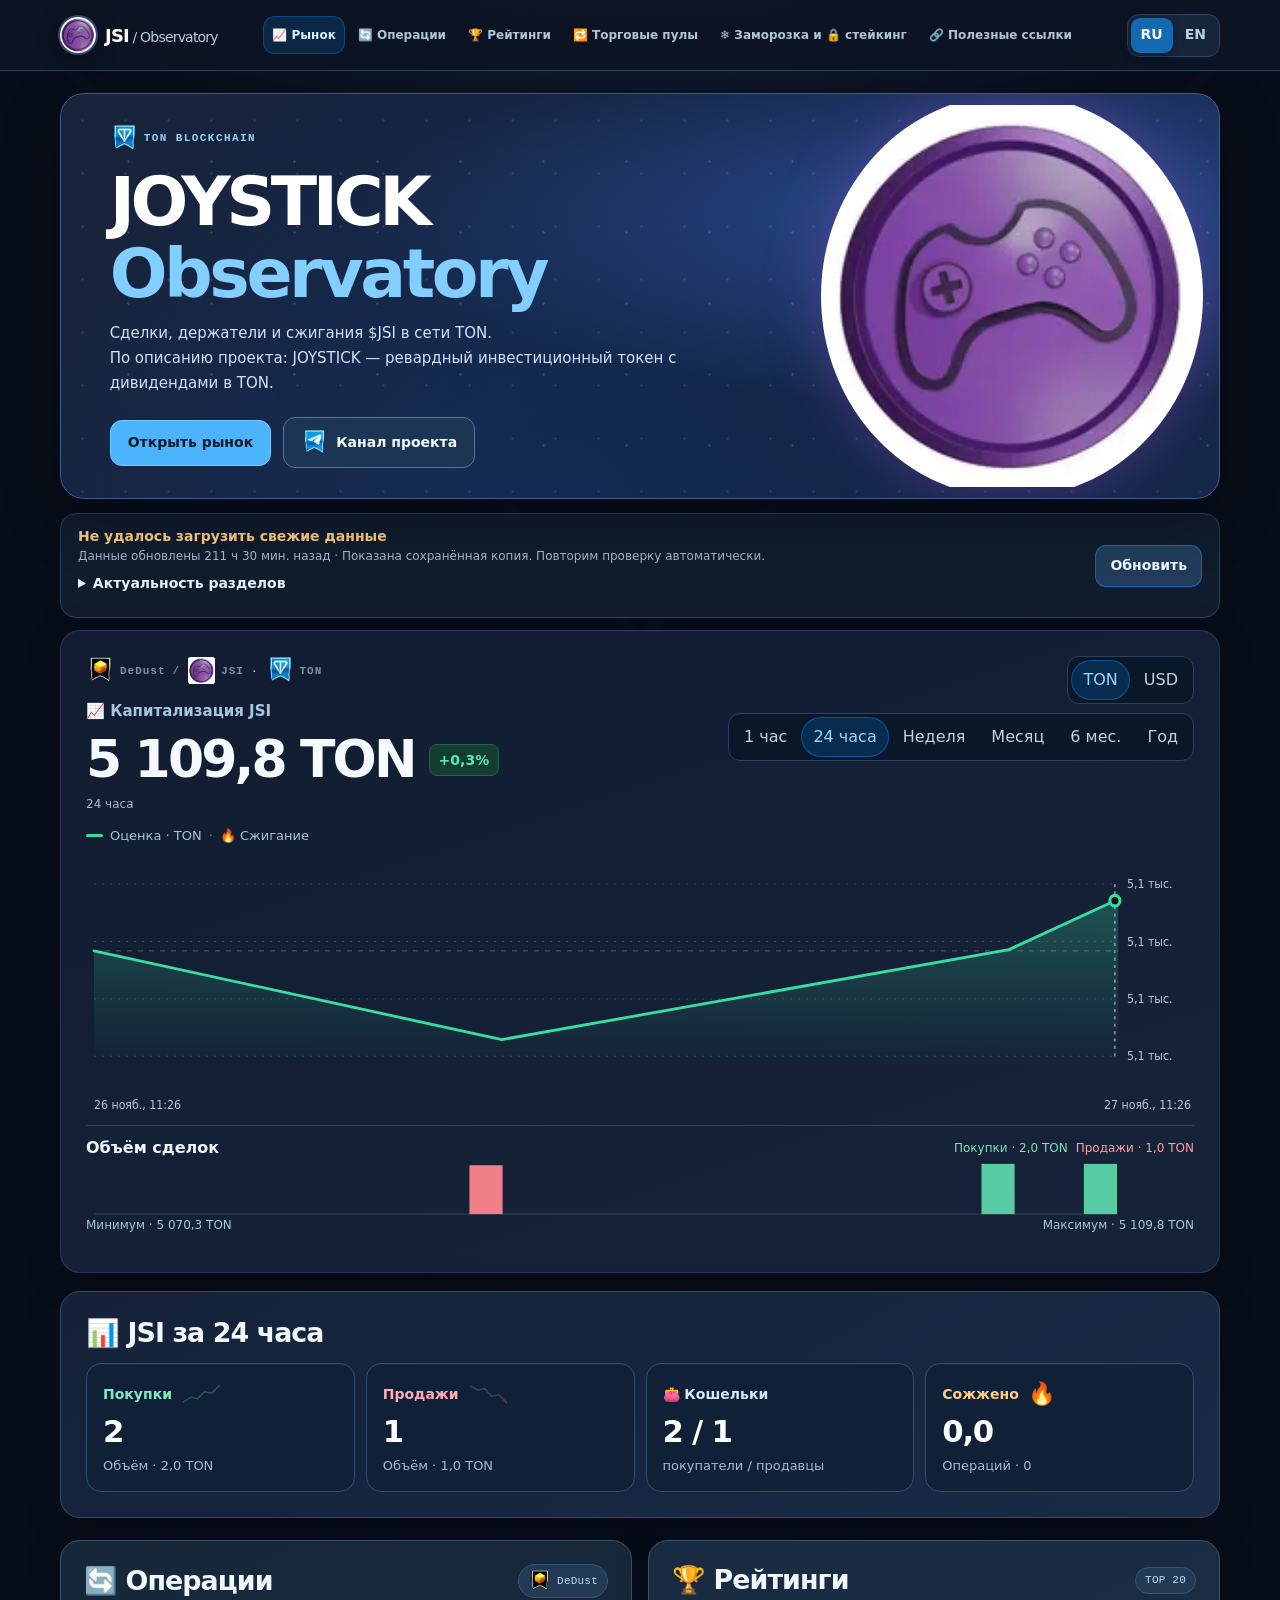
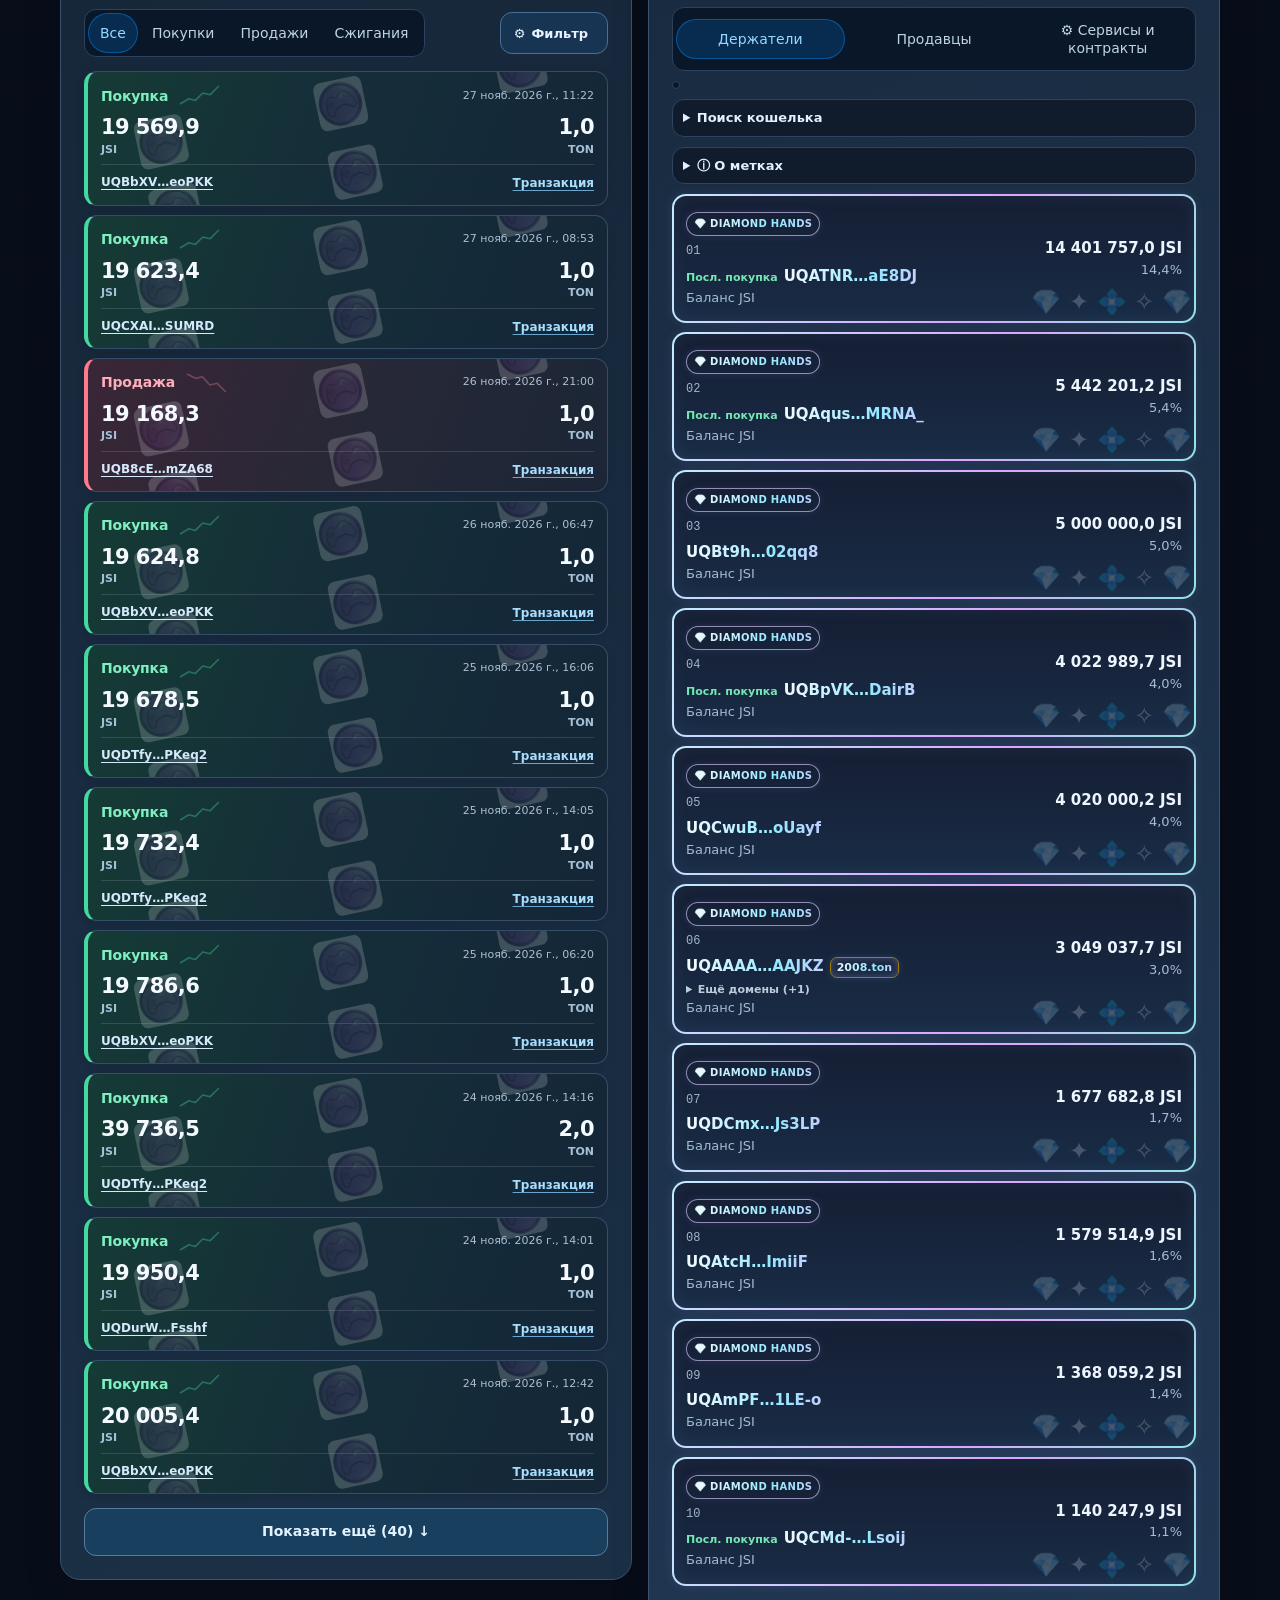
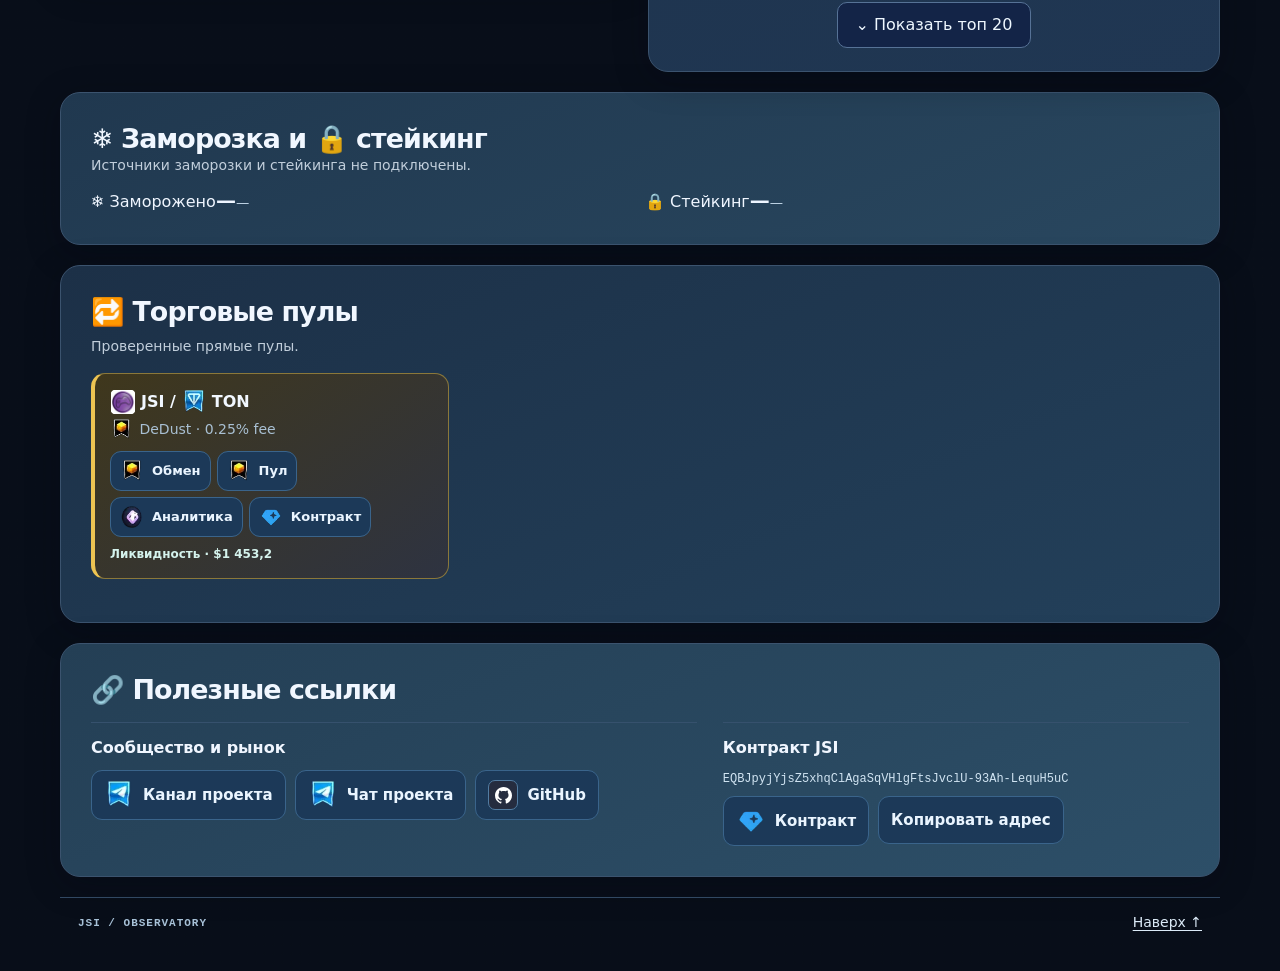
==== commit 061f5aaf: "Refresh JSI snapshot" ====
--- a/index.html
+++ b/index.html
@@ -1154,7 +1154,7 @@
 <section id="links" class="panel resources"><h2 data-t="links"></h2><div class="resourcesGrid"><article><h3 data-t="projectResources"></h3><div class="resourceList"><a href="https://t.me/joystickpro" target="_blank" rel="noopener noreferrer" data-t="projectChannel">Канал проекта</a><a href="https://t.me/joystickchat" target="_blank" rel="noopener noreferrer"><span lang="ru">Чат проекта</span><span lang="en">Project chat</span></a><a href="https://github.com/Freebielife/Joystick">GitHub</a></div></article><article><h3 data-t="contractLabel"></h3><p class="contract" id="contractAddress"></p><div class="resourceList"><a id="contract" data-t="exploreContract"></a><button id="copy"></button></div></article></div></section>
 <footer><span>JSI / OBSERVATORY</span><a href="#top" data-t="up"></a></footer></main>
 
-<script id="snapshot" type="application/json">{"schema":1,"token":"EQBJpyjYjsZ5xhqClAgaSqVHlgFtsJvclU-93Ah-LequH5uC","updated":1795746584,"errors":[],"refreshStatus":{"holders":{"attemptedAt":1795746318,"ok":true,"lastSuccess":1795746318},"burns":{"attemptedAt":1795746318,"ok":true,"lastSuccess":1795746318},"zeroBurns":{"attemptedAt":1795746318,"ok":true,"lastSuccess":1795746318},"trades":{"attemptedAt":1795746318,"ok":true,"lastSuccess":1795746318},"rates":{"attemptedAt":1795746318,"ok":true,"lastSuccess":1795746318},"pools":{"attemptedAt":1795746318,"ok":null},"identity":{"attemptedAt":1795746318,"ok":true,"lastSuccess":1795746318},"badges":{"attemptedAt":1795746318,"ok":true,"lastSuccess":1795746318},"domains":{"attemptedAt":1795746318,"ok":true,"lastSuccess":1795746318},"fragmentNumbers":{"attemptedAt":1795746318,"ok":true,"lastSuccess":1795746318}},"holders":{"totalSupply":"99998999","holderCount":326,"holders":[{"wallet":"0:13351658ca5c568e3ba4e01b2b421c94de9c06f84286fb2db35811f1572e1a13","name":null,"tokenAmount":"14401756.965885305","share":14.401901128915606},{"wallet":"0:726ac54d2f46c32275b04b410692a45a62a66e95f053d5417376605d31341d02","name":null,"tokenAmount":"14397961.602551417","share":14.39810572758975},{"wallet":"0:2abacf562bd2430c36649f5797601ebb4f43da5da6913de95d4d613725830c44","name":null,"tokenAmount":"5442201.209297029","share":5.442255686276448},{"wallet":"0:6df61af10035a1fd4f93dfccd93b2111f23247bc8fb0cf533aa4ea90ef38f4da","name":null,"tokenAmount":"5000000","share":5.000050050501006},{"wallet":"0:6954a5446fee63b03385a873c8aa620f36d9d8fa1848b4e2455e6694c0c9036a","name":null,"tokenAmount":"4022989.72566427","share":4.0230299961945315},{"wallet":"0:b0b81319b92aa6b9a667bf3433d22d65fa532d8de83ddf4340a8005a28daa851","name":null,"tokenAmount":"4020000.211367647","share":4.020040451972571},{"wallet":"0:0000000000000000000000000000000000000000000000000000000000000000","name":null,"tokenAmount":"3049037.68786868","share":3.0490682090414527},{"wallet":"0:828b3c3eb51f7dd51cad5192974f18cfa9e2da747fd7e800237c9d17937181cb","name":null,"tokenAmount":"2641719.318340136","share":2.6417457622152156},{"wallet":"0:c29b16ecc89abe38ab93117cbd9d4540795b0aa421618871f8971a6cf5c849b3","name":null,"tokenAmount":"1677682.822898372","share":1.6776996166715348},{"wallet":"0:2d7075bcc5a3baceff8d869f9c466be6f0ee699700859811ad9da68f6aacc89a","name":null,"tokenAmount":"1634703.436157873","share":1.634719799703068},{"wallet":"0:263c565fa657d0b854e5987124eebb2cdd56bcc93839bd011a1b5de2d87df52c","name":null,"tokenAmount":"1368059.225314832","share":1.3680729197247585},{"wallet":"0:8c77e5a8673f1b1d87951f29f313fad07122d700d0277b2f6422ca54fe814bb2","name":null,"tokenAmount":"1140247.942623625","share":1.1402593566197847},{"wallet":"0:5a4561d6783a3ed6b21434a5f3f54e5373cc0c8eef89904ae501b1b3361ad5f1","name":null,"tokenAmount":"1105347.411762853","share":1.1053584764012019},{"wallet":"0:e0bc44a936e57e5d1682209eea45cd5844f0a975db39a46b4ecc26601797b1e0","name":null,"tokenAmount":"1087260.888999207","share":1.0872717725896506},{"wallet":"0:0b0386af530c4933dff551e1d4daac643364d71c7098839782caa78b946d824d","name":null,"tokenAmount":"1063030.905107567","share":1.063041546153444},{"wallet":"0:1d06760fd238e81a416517e50cd2d0e5f5c970cb168d642da1d31275754d417b","name":null,"tokenAmount":"1002334.490630793","share":1.0023445240994793},{"wallet":"0:b5a21b63c88563139d2a555896c0532b11654bb740174cc7e828bc27e3253bdc","name":null,"tokenAmount":"1000002.122078329","share":1.0000121321997724},{"wallet":"0:97008e3accec39e7a66be34b1eb9f1d327ca9a5b27a828c47e999269a06a1250","name":null,"tokenAmount":"953522.796178142","share":0.9535323410368758},{"wallet":"0:41084398c45f8f6b158de5c33271bbd3dad054e46c9a39bc31f407a2e4b05eff","name":null,"tokenAmount":"834650.425295839","share":0.8346587802302291},{"wallet":"0:af47ae9fbdee4162a5df915e0cc5f11b9833baa9e24eb2267cd1606f7e2f501f","name":null,"tokenAmount":"782756.061163947","share":0.7827638966305522},{"wallet":"0:27b9397ac25e3ef589133c766d0b4c5cbbabc68338f6329335097466e033a25b","name":null,"tokenAmount":"650541.12382904","share":0.6505476358108745},{"wallet":"0:f435e186bd1ff16781212899653d2a0f63d71b7e68fe89a78f4af80d7793345d","name":null,"tokenAmount":"625557.826770377","share":0.6255640886669046},{"wallet":"0:d37f236810a459ee66adb7dcee47f209e449661adabaf3bfdf47fa55e993cf29","name":null,"tokenAmount":"625164.390700323","share":0.6251706486585161},{"wallet":"0:9b1ec84582d3ddc16342f5a0dbbea3944bef0ff34dc8e51143b8e2d831aa65f2","name":null,"tokenAmount":"605021.368981685","share":0.6050274253062123},{"wallet":"0:e6cb5695f9ef592ff6a11a02b0d7351b1f02eba9846a8e75adb0070a1b57b8ab","name":null,"tokenAmount":"550722.128259339","share":0.5507276410430259},{"wallet":"0:5a3291b2fb7177284c910119611a0e92d76f753c0daf16bcb44bd24fc1e0c973","name":null,"tokenAmount":"500000","share":0.5000050050501006},{"wallet":"0:9c744e49894ccae8ecc1495a8d55c3648140aa6ef827b0c2cb167d7f398545c0","name":null,"tokenAmount":"423532.145403622","share":0.42353638500283586},{"wallet":"0:a89b5e6ad183a54299ff3b1014cd400d9eba58b93936d27130aecf9726e5caf4","name":null,"tokenAmount":"422000.001","share":0.42200422526229486},{"wallet":"0:96de499fb0ea9103ae25fc53de021adf54da48f28c402bc8343fdf27c351c77a","name":null,"tokenAmount":"412517.437329335","share":0.4125215666702174},{"wallet":"0:6c29885a5935ff865c6505d6d950fe4a41cbba519e806f94f7db60fc88bde523","name":null,"tokenAmount":"410000","share":0.41000410414108246},{"wallet":"0:5dfbb9d3a189eef2bafd7396c2e0f411e506348b38accc617f162237b4002d1d","name":null,"tokenAmount":"408560.924469796","share":0.4085650142055882},{"wallet":"0:8452a864544cb48cb101fa99d9d09a1d7c721b0764ca8b83d8b502b23f2f2c8c","name":null,"tokenAmount":"357081.36063295","share":0.35708493505314987},{"wallet":"0:f0f058d01b183c9e7050e6ae2d01cbf086262cf84f1aa3c121bd6a19387561a5","name":null,"tokenAmount":"329547.707101995","share":0.32955100590756414},{"wallet":"0:ac137369d164071f23103415042611158daff7e516e39b9a7d2c98458113a310","name":null,"tokenAmount":"322577.780799763","share":0.32258100983567145},{"wallet":"0:8d5a7e43a8425f623f4e245d7bf615b0bc0bfbecfad863b364c9dfb237851b43","name":null,"tokenAmount":"300000","share":0.30000300303006033},{"wallet":"0:ffed272f087c262ce146645dfa023e7b842049867e0e82e7ea8b3eac6821bbec","name":null,"tokenAmount":"295121.557357574","share":0.29512451155393465},{"wallet":"0:5aa0b5f51f200f0c02772ac713d756e7a1769bec207f7e5383e8c26450707a21","name":null,"tokenAmount":"283535.891321782","share":0.28353872954446474},{"wallet":"0:808cabf1ee3870955dc5474b9c31c14058d4e26b6fea1d2d4c23b74b2f3dd5fe","name":null,"tokenAmount":"253708","share":0.25371053964250184},{"wallet":"0:21d3bfaf8ba7c778041b2fd8d960abfb610768ad97579f23bfb2e9b6dcd3f764","name":null,"tokenAmount":"242155.314830416","share":0.24215773882938169},{"wallet":"0:e030bd7ad7e4f835443d7ab44587af93414afee3848d46ae19f2929a39f6ea6b","name":null,"tokenAmount":"238289.055344725","share":0.23829144064204583},{"wallet":"0:d4c49520458a0eba54f516d8bfc9fcfda2997b825a2b6c21f65146cf0783a58f","name":null,"tokenAmount":"230000","share":0.23000230232304625},{"wallet":"0:9898077280c36b3cde82cfe1fffbf350e62e0505aaf65066e5c63afaa53dd130","name":null,"tokenAmount":"220030.942698381","share":0.22003314523016476},{"wallet":"0:8a31b92c9a18a8c73403ff194ef2f8bb3bdd1feef2046da3366afcaab2a591f4","name":null,"tokenAmount":"217479.496818852","share":0.21748167381040684},{"wallet":"0:cd362360f8257c2d83ebc806cd3a30fd79cb630f83feea3e65a14f4ad4408ea8","name":null,"tokenAmount":"216018.136646858","share":0.2160202990100511},{"wallet":"0:d2e65892d54431941ab33e6d15788402ef5c9ce9b258741b82f5f2aa8bd7582d","name":null,"tokenAmount":"208349.24725826","share":0.20835133285510188},{"wallet":"0:5b5d58f1edca9f67eb9e1156cb5f827459bd595de218537e8aff6069ff821ea0","name":null,"tokenAmount":"187391.318716923","share":0.18739319452280018},{"wallet":"0:76430976b2b68cd58b084d1e72c0d7e51d96b8202fda37a9569e831705f81c58","name":null,"tokenAmount":"186215.506506439","share":0.18621737054231813},{"wallet":"0:192e21e998a4e3e7d25e34825375d91c9febe265c97676153d91c7f12b1a01bd","name":null,"tokenAmount":"180265.597806236","share":0.18026740228293286},{"wallet":"0:367e412a2054a5cc5948f4d36d9511f232f48610b358be8a3108aed01bc01d95","name":null,"tokenAmount":"180172.062285288","share":0.18017386582568493},{"wallet":"0:c5be57ff9371652dcabce93eefe6f2e76b8cfe989bb75f6b017c16357d674f4c","name":null,"tokenAmount":"178588.319984139","share":0.1785901076711168},{"wallet":"0:82c9e08dbf9dd36c35f902db4b1bc582e91dd5198fa6287f3a5929c0bba89f6b","name":null,"tokenAmount":"173374.0898166","share":0.17337582530861134},{"wallet":"0:e5de47f5e1faaaba353c5f1f9e9e62649c6cf2e520725476c1a71e646ddcb6bc","name":null,"tokenAmount":"171740.932840564","share":0.17174265198451036},{"wallet":"0:be62c18bcfe2e973b8a163088d590b82dbc14654fb6a28ff5d9062c509e41cdc","name":null,"tokenAmount":"166661.66509021","share":0.16666333339017725},{"wallet":"0:70fb0857d1ae70527f2f6c5eba7b610c80e76c1368905071a80fe3a289ad137d","name":null,"tokenAmount":"161232.380040206","share":0.16123399399248586},{"wallet":"0:a8b698386028b2da69fc04662145ca8c78389341f51992d96307f1e8149a2141","name":null,"tokenAmount":"155361.246457262","share":0.1553628016389064},{"wallet":"0:a69b0703f53d12a8b170fe16a9892ddfbe5c70e8a3f27f8973316c6d6cb2c2c8","name":null,"tokenAmount":"153194.310024805","share":0.15319584351519858},{"wallet":"0:1b3a38a203fa6d7664ba06a5c73b22a74f6f36a410f87666e0e2567573caa2b7","name":null,"tokenAmount":"151348.461488319","share":0.15134997650158377},{"wallet":"0:ef9c8b5303ab09959629dd95de1a9eae74c213e8469c53ec165ef201c37d3b23","name":null,"tokenAmount":"150763.784840077","share":0.15076529400066996},{"wallet":"0:28134cb68a53e6231309e3f2f21eb30285f2329b86b3e870a919d6fb856ac286","name":null,"tokenAmount":"145000.000577028","share":0.14500145204156292},{"wallet":"0:dc55b8361e0692d89262b5d53d835e6e15c3f4b3ca543621e6d8332d86d93dfd","name":null,"tokenAmount":"140676.793467779","share":0.14067820165657757},{"wallet":"0:eead6d9736f9b03ba17fa950aeb0cc0756731cb6143058ab8662fe0cf6b645b2","name":null,"tokenAmount":"140467.99096185","share":0.1404693970605146},{"wallet":"0:97e0ebcff9bf94db10b739875ca64d52ac1094c92afe4635ee0f239974f2f567","name":null,"tokenAmount":"123809.604609259","share":0.12381084395580699},{"wallet":"0:dbeaea29fc1391da6b33f57e634ab90a74fa5ae4ff309b39a92909754a935380","name":null,"tokenAmount":"122921.709928678","share":0.12292294038731127},{"wallet":"0:4004aa8ebf89ee50d020b660cda8302f6771c1bac0225c9abe362b95f8926321","name":null,"tokenAmount":"118905.130526437","share":0.118906320778708},{"wallet":"0:2c3e21554f0cc3dfa0e79ba6afefbbc749ea5d55f2f20ea71565a6d334cd90b8","name":null,"tokenAmount":"118419.083212596","share":0.11842026859948468},{"wallet":"0:828fc082ae958b7a958aee2b70a78116b1915540eef965e11067c14688fe528d","name":null,"tokenAmount":"118143.459370803","share":0.1181446419986694},{"wallet":"0:76abd7e5f91f5637f34923cf1d3f85494256c153c5312a8e9e0636d7cc7f4f9f","name":null,"tokenAmount":"111374.002514268","share":0.11137511737919296},{"wallet":"0:14bc1cb8a31fc31ccc5e8a65f2b90faced33e901c759bbc5da30c0e1cc4cef60","name":null,"tokenAmount":"110648.940460139","share":0.11065004806712016},{"wallet":"0:374bb9246927aadd5e2a8ba77395c17cb3276acd8e8359c3ec738d9fd366948a","name":null,"tokenAmount":"108412.624704545","share":0.10841370992578135},{"wallet":"0:d95fc1ab87bcd86ce6b291fce9b236e3d2d59946ef0db510f139756ca0154a93","name":null,"tokenAmount":"105966.20754908","share":0.1059672682814355},{"wallet":"0:bac6c3a3ceb6cef9c8358e4a2b0ccbaf77485d4071c936c60e1552e98e50054f","name":null,"tokenAmount":"104337.934849706","share":0.10433897928288863},{"wallet":"0:d3e590ff5646ae70ea907e62eb5972171c3542cd76f2becb3efa999a1a1e9f8a","name":null,"tokenAmount":"103261.347912556","share":0.1032623815689955},{"wallet":"0:062c00f4e7ec4fd35cf3b64217748e3891a8a942b27dac829b91070da76d6d00","name":null,"tokenAmount":"101583.326997364","share":0.10158434385664601},{"wallet":"0:7258022aa2d69a81977cc120f4390367f6a7233342b4f7dfa00908adb921bf2c","name":null,"tokenAmount":"100000","share":0.10000100101002012},{"wallet":"0:330422db96032d7e3860496227bc88994f33e1d8b3b87986866b6c0f4d5c6162","name":null,"tokenAmount":"100000","share":0.10000100101002012},{"wallet":"0:b3c2ca0c6a0b2ad13b02830077dfbc2a22df9103272c341ba8638df3d4a52558","name":null,"tokenAmount":"100000","share":0.10000100101002012},{"wallet":"0:6e5ace3f274dc1c5d2f3aac39b9fd99a4ef1ba214145cec4c47513038069075c","name":null,"tokenAmount":"100000","share":0.10000100101002012},{"wallet":"0:cbae32f4468d0653d57f63c52340bcc1f2f21c02474b010db2dc9770bdf4f016","name":null,"tokenAmount":"100000","share":0.10000100101002012},{"wallet":"0:24daec47c81b1722d41ba86c8a789f5a6d3edad30988c0db71a432b8abe5ad1b","name":null,"tokenAmount":"99300","share":0.09930099400294996},{"wallet":"0:be23fcf9b5b18c8a40b5a676c37a43ad0a0d1401e496070a03d4ed660bee6346","name":null,"tokenAmount":"97783.660314003","share":0.09778463913824077},{"wallet":"0:bcda4124886986cd92908dba987e5445511f8662acb7fa7a38adb1529f3c537f","name":null,"tokenAmount":"93574.848439556","share":0.09357578513316518},{"wallet":"0:461304dd36392ef78122ebfb7fb4ae31f97aedde8cb681d8a80fcbf13c9775ef","name":null,"tokenAmount":"90162.218086141","share":0.0901631206189784},{"wallet":"0:1cd5ca1402da1ab146c9401fe71c192277cb469804b6c7be9f0148255bb72145","name":null,"tokenAmount":"84866.890608948","share":0.08486774013502675},{"wallet":"0:9d5e2e23b88ed23502920b91c0de447134deb263977ee4788427f92c789fcab0","name":null,"tokenAmount":"83897.761220053","share":0.08389860104504947},{"wallet":"0:5946d463765e245eba77c49d8c3ebbd2780540ed7240e99189e383391953b2bd","name":null,"tokenAmount":"80821.006893729","share":0.08082181592010636},{"wallet":"0:ff0129a1bfe39e1d3e35fa695b6695dfbda7b77b9facc36d4fe79e12aa592127","name":null,"tokenAmount":"77162.278389599","share":0.07716305079173742},{"wallet":"0:a0cb92d54c367774dee2e0f79b0ba558d40b1a32d3da73cf7acbbf0034066135","name":null,"tokenAmount":"77000","share":0.07700077077771549},{"wallet":"0:432b0224cd8ab3c52a96f1a4a16551beef43c718f30e32050173f8cdf8f27f4b","name":null,"tokenAmount":"76381.121674568","share":0.07638188625724944},{"wallet":"0:6299ffe4af26321a2501ddb85f41cdb68077de3fcb733e61dcd21e43c57be8c9","name":null,"tokenAmount":"73215.5584595","share":0.07321629135457645},{"wallet":"0:6d98efb9c68740eae6c5c29f7bffcd893b2c19ebafd4f90cb4bbf234e949f7d9","name":null,"tokenAmount":"71950","share":0.07195072022670947},{"wallet":"0:e296980d26289421edf4c1922c45a9f44c9898d65e0813e49d648cdf2570ff76","name":null,"tokenAmount":"69744.305258967","share":0.0697450034064511},{"wallet":"0:941d1f2598f9c558e70680542b7b94113c433c1c8b6a28d183462b2ebc645f84","name":null,"tokenAmount":"68828.135887539","share":0.06882882486407589},{"wallet":"0:f6cbd74fb753a6a90af7db04dec9e125dbb782a48e5e6776610a98add405dc02","name":null,"tokenAmount":"66080.704140021","share":0.0660813656144908},{"wallet":"0:4ce7e8d87172a3ff50509127c9efe0923e50d1f670d3ec014d01a51d1b237ad7","name":null,"tokenAmount":"61085.013422935","share":0.06108562489004015},{"wallet":"0:9e04a2cc3e0dadbb09ea06bd7ada982048c0af68d86449e684d9ecb7c8a72150","name":null,"tokenAmount":"60679.616128795","share":0.06068022353783262},{"wallet":"0:3f1e59a40856ef71b29b24a4cbdec35f93c81ea7c27314559bc65d47c28fce2e","name":null,"tokenAmount":"60099.322229134","share":0.06009992382937153},{"wallet":"0:fd5d18f90936fe367814f5d5d0518f6168330add8e3492e6f79433005570743c","name":null,"tokenAmount":"57000","share":0.057000570575711465},{"wallet":"0:5d3c3b985e3adf1607bd4b80788387ac8e1ce501f124a902e16aeb89f712e04a","name":null,"tokenAmount":"50545.213955646","share":0.05054571991830238},{"wallet":"0:8c457aca196f4639c48d3f64bbe7bc5c272125a4607cc34bd08717c469ffba84","name":null,"tokenAmount":"50000","share":0.05000050050501006},{"wallet":"0:49d043056e84af7e9522a344f9c37c181740a19f352956d4932189df79fcff2f","name":null,"tokenAmount":"48796.515125477","share":0.04879700358348287}],"asOf":1795746318},"engineVersion":"1.3.0","methodology":{"valuation":"last observed swap in primary_pool times CURRENT total supply; not circulating market cap","primary_pool":"EQBLX8vWiUk8noyQEUy6ovLokfK6ToP_IVM5aVyaqRuxOQ7I","sellers":"sum of successful supported native TON swap sales; service roles excluded","holders":"balances excluding known services and identified contracts; unclassified accounts may remain until verified","burns":"accepted burn notifications and zero-address transfers shown as distinct evidence","usd":"historical TON/USD rate from CoinGecko","history":"incremental confirmed swaps; missing intervals remain partial","swaps":"Executed DeDust pool swap logs; gas excluded; initiating sender may be a contract. Vault-to-recipient delivery is not separately traced."},"serviceRegistry":{"asOf":1795687478,"source":"https://github.com/tonkeeper/ton-assets/blob/main/accounts.json","sha256":"4286bd47e11399901a7d713c9e98a5dba17300d76fe272f4f5d46110a84f4e2e","entries":{"0:ad8afecfacc248996885d8be6824280f9f3a7e54c2f6080b7971b9f556c280c4":"Crypto Bot","0:dddcd3cdad60af4c0d69389f567ad51d0c263fa4968d655ab424c69aadaf9322":"Wallet Bot 1","0:436a76c2794a88e3fbfec6b9c0374fc8db046f10868b835420d9937973a665d4":"Wallet Bot 2","0:6e814e6450e8c578067bb656298fb4d01397dd15018d7f34dc369eaba4c2111c":"Wallet Bot 3","0:5f00decb7da51881764dc3959cec60609045f6ca1b89e646bde49d492705d77f":"OKX 1","0:f15db2c62cd86aff0860d39c491fc73a31395fafeb5945e644498562260c782e":"OKX 2","0:e7e86da08742ed933434ffeb8f08a63c7e100ee842e25f599a9cbf0891574a6c":"OKX 3","0:0338def34b84c6ee9134a04ab1601450be446340a37ae259de57cb37bdb590cd":"OKX 4","0:a30a49ec725e9f57244b66af4c2da7ab76004b4fce80d3a34b1cd0c37762abce":"OKX 5","0:24da1e7b8da901e5b3dd0f98c397feb6e5a5ea483195a8b6bd0682cf2c5327ae":"OKX 6","0:7f2e84c723d8b6b6b1aacf810c8c26ab23c22022b464b87104b2d3065b0ea70b":"OKX 7","0:854ec4521efd52ad43bcf1988e4c44ebdf9a26ad18fa51abfdb685fc3b348a5c":"OKX 8","0:f9bdc0de461c1a2e002fada9550bbb095c8f9f73668d70c517a9cc7e050f8e5a":"OKX 9","0:9b9b739de2527ae72d21083f5198d710c7288453b4733e57ecadb2e189ac829c":"OKX 10","0:b31535e934db05bbc220267467903c8108bdabcbc2a06588838b726ddf589ef0":"FTX","0:57eb74407604a19f7e04005315ef70aeb7b675e6551977586756f6baf12125ee":"MEXC 1","0:1c7bd690f4f93de8b93db5790129dab65926c6e1fc9b57380089db5529516630":"MEXC 2","0:d887d0e2d1c4fc4126e71c970d33ab1896940000eae703bb1ab6cecc830777e3":"MEXC 3","0:7994848c1fcbcbc57a6a5a987b66eb424b8b54e10759b6b514a66b600c2b0eef":"EXMO","0:8d195793baad9a08c46dc353aebe999341dabd07721b9725f19e18abc3d10d92":"EXMO Cold Storage 1","0:26ab8ae763a3a7c3067d882b7b01cd5d37254cb8768f57b6a47c00028effc7b8":"EXMO Cold Storage 2","0:0130c77346e9ed82df677d107ad6a775c11f9c18f6a05c0dd17906b355850dad":"EXMO Deposit","0:342a359e38357c083968129fddddf049ef5c47315bfbef27505a356bf9f02d65":"CoinEx","0:555f3053e257130374bb831ae0e219e5e5f9ec0ca8f8a0d133369d3d690c64c2":"Huobi Deposit","0:85af78e8d035e920117cda654615cdf371d464480b629e110d3c5310d85ab362":"Huobi","0:80d4123841167ca989ac912443cc99a4b9c1a87584536427ff6fd85c92395ae9":"Kucoin 1","0:b37e57033db21d10b950e6143b658c10c3bf425bd193025960aef7f22dbcf4fc":"Kucoin 2","0:07ce60b7e5f255a88c3707f3fbc79e2cf924ed6b4b7d09c6324f0ba2338a48fa":"Kucoin 3","0:a14b1f452385b2bb984ad2c4441e1d23cae071fdfc096dfba53ebba3b6ff1d10":"lbank.info","0:75726a716f747e60b0371cb0d5d35471e8e1e931003fecc3a0961a8bd82c09c7":"xRocket Bot Cold Storage (Old)","0:c1dc654b598ab84cda4f12372efed8907cedf0901865a58649087373e01b1c24":"xRocket Bot (Old)","0:45614fee399c43d77bb597558791831bc0ee31754cbb2b5b1fbf5a3488ed9940":"xRocket Bot Cold Storage","0:011a8f0a0b36b779af033473274966666d1cd6fb4e77df679375fbd6f970d012":"xRocket Bot","0:c3f1da8ecda8f8cd42bace224ea3f1b6971eaa7f54c492d4d190527b4f573f7c":"Bybit 1","0:4a1f3ebcc66bdcefa90245bdf541a50ada1c688a487534b1587abffd93038834":"Bybit 2","0:cd525c15904d7b4027eae08b318624260f371ce8c9f4fcca0cdb7b583854107c":"Bybit 3","0:ae62a192da96e266161a702cc9f6de91c0c3441f17ceba51bc442dfb2031a30a":"Bybit 4","0:e3ce05c4da977132c24a3b102da8b5fbf2ea9173337b49de346e4a4b057f7579":"Bybit 5","0:e33ef85d174eb457c072d1ee10215b69ab9b64192f7421302ab1c8e26b7ad4bd":"Bybit 6","0:7f97f36dda3f7dedc9e12f8c09c4f89e7fbc17527ab3f67de4c3b155297a56e4":"Bybit 7","0:7d133d4e425c8e00de015513a44e66e6d163b21e71720aec7579965e5de28c55":"Bybit 8","0:f2dc1860686cd658987e2bed8216532d8c004460dadea907cc7d4ad7236c496b":"Bybit 9","0:4a1c20bc9a6f9294f75f1c87a7f383a8b73a483a2e6dcb3630ddbe78b3ccad00":"Bybit 10","0:008bb088e81e38d583826901093567027cc1575ec744ac354fa4eeec302d166d":"bit.com","0:1882478daef1b7ed200cbbdc201bd4ed0b24c2e5f1a4c7c15aeb7e3b1a759193":"Coinone Deposit","0:a4d2072b1edc1355fc7fbee0095beec7889a2d3cfaa9edcf2ce9e128631abbd6":"Coinone Withdrawal","0:f3f4ed0913ab555d023745058f1a6c55a49d4876593cb9bdab1f780a99b185bc":"Paribu","0:f9873509de5a2f97f7b2805f5f7aafab447f43c91e751cc8efabc6d2ea09d78a":"BingX","0:b496b8f73b469ff06a2d89e62c4d70a103fc228c821537b49dff092060bc281f":"Gate.io","0:60ff0b28e2b3839bef250a81be9f2e78a6265b980ec5d24df4e44bbff2c3fb25":"TIDEX","0:23eef28b6da5a368d6c0b8028fd5ed47c26758676bc9db1b5653caaadc969f91":"CWallet","0:00ffafa9fb3d4f837824436d19953c792be6632af73a9b82c4dc69ca07195087":"Matrixport","0:b58c73481f25a280f9705ab3424be850614d823256263ecfa049fa9fb917720d":"QMall","0:00b402b789e5626e1c61b50c5dbe2024426e92f16c0c2fb735396df96046b5fa":"BIT","0:2c54797319837b4c6d014fc991c1a8d4294dfd4d6cec4937e370f1f27db0423f":"Bitforex","0:6a5a76a1538cf9596590ec3708470649c342624bf92e63a6a7a15254ededa904":"Bitfinex","0:59b065c5d66261a5317660e96eee476aa6a11b749bdcbe8c0d1f3dbf24200d1c":"OMPFinex","0:3cd5ad54b190a71caab984b0f210e3742c7f2147b7e9073377d7c6b470017362":"Bitrue","0:6c53cd87cc0d33486db42c1c7fc03dfaeb2f7b815afc368ab1aee567edda3f72":"Coinspot","0:9a582c23266b8ea47eb71118a3c040d42b230b2266fecffe2d3cd390c0922c35":"BigOne","0:dd528505af15c6e5206bdd8f6c9a3b541f80ca98ae8a5066ab3ff8de1ff5e678":"Farhad Exchange","0:2b6f3cda567c385f0645486f3c665a451f56b2969d1be57d86eb77c6077a81d1":"BitTime","0:cdf7f0d7c09036f064272e3c429ed570be49ef29eb3a735b64bbc17915073732":"Bitget","0:e9c0a24ffaa6aa4f228890e71ae9550bfc53a6c57e643bc31c240e18727ac1ce":"Bitget2","0:336502faf83ef5b532d315ba71450b661c90e83fce64d8bc1fd2bf642f3555d9":"Bitget3","0:b308c7f9b4f596f6250175885972549871b05c70ed3619fd5a939401eea972e4":"Bitget4","0:e2d1df206b372db1f3b890e60d185b67aa0c9f1b6b6ff60a05091c8c01b40ac4":"Bitget5","0:7a0dc94da9f48b968dfb87be38d4fab7286288db7a04d3081feee177376d9089":"Bitget6","0:8785ef5ebb0fd24c6911d10f43c00961e9748fa54297a1ac517e3c5fe76bb0be":"Bitget7","0:213b6804c2082135a4a803da8e3b30cfed51aee9af2ad2100334b7f4711d3bcc":"Bitget8","0:573dfe99490a041703e977e4724135c5b8bea0bea67839612247451ca9d5c4cb":"Bitget9","0:de2519a527de7e1d4c1028bdb74e022b28a6e370e4fec3fc27d8d971308f99bb":"Bitget10","0:06476e580e250d0abec5c365a711833483c581d57b908be37d56bdb0e338c312":"Bitget11","0:c9959a997e1d4e4383d8db37b86d2101ce78dcf1f1b3904d9888fe572ef0efd4":"Bitget12","0:c07e51e5b694937758f45f4003071c84f4c4a68bdb168a22c3d6c8b89cd6186f":"Bitget13","0:1797a5c4c50a2b312ce9927ff6f12efd3b0b58ff311445118c2d2e64312b5d79":"Bitget14","0:6083005b354ab1c4785aa8ce8293ee5c9c182e9248f27e9c9074f35c16342083":"Bitget15","0:f99b14600ae44d2f12b178e8c6eabd78892ae82c5e45b6898f9deb7eb203f9c4":"Binance","0:8e91b50381c36dd42accdb51f5cb5d96848568b4924f8079b1a5ae7e10f43eda":"Binance Hot Wallet","0:ca1d9edeef40b3a9dbd9082f3767859547c3ce0bf641d09d58e33a3cf06fb309":"Binance Hot Wallet","0:a2faca7adfebd5c5970108d1f79065cef32b0c143fb13489066b684cdd7ee95c":"BitMart","0:5d5a830e48214791f4ab5352900c624d3bff3c5efd630196b180158eb789990f":"Nobitex","0:cad898b200a0934ee416c2039bbf3f5d7f1a323172875b3c19d378a6f540f7b1":"Nobitex","0:4532d5bcdfb05d3275cbf255bc91c3635cd48d63b719441581c5542a4750fdf5":"Nobitex","0:a32d52ced80a23fe4fe90ba94593ef686de03f9fbdaa069e642826a95234b982":"Nobitex","0:fac8ffcb6f89572a1232d59e91c65909ae408663fd2ceaecd35f35b5e9d670f4":"Bitpin1","0:c14ce5d772539be26fde315a505a1e0514104e76eef776f0b845e57df0557ddb":"Bitpin2","0:dd36441bf4aa8a6a6ecfd763efde1eb82dd86bdcfb1456b45ff4b73f87657184":"Bitpin3","0:402f5d4f4f8bea7b0bd511b9d3771834c1a22bbbbc8a326035eb07aa24f5c9f9":"Crypto.com","0:ca6e8f2a3dfc875b8673d8677f3818c4b8c02d1aa481a86a0c61bd09f8269f1d":"Foxbit","0:60def37fb0e6f41b18a73c2496d96b25442344864ca0ed97189a6f37e2439c56":"Richamster","0:97ad93444915089e812238ff10abe9066d0b03ea3dba2a8630fb9c9f88aa455c":"Wallet in Telegram","0:1f5806c73d03bbc96eb7eebf16067f1f2e8e270cfa16d57001aa9eaf7456f008":"Wallet in Telegram","0:1b44ec553616b0e4551037038834bdf0bdaa1f0440e10f3331d9841585612a68":"Wallet in Telegram","0:cf06c94efdae26faaa1d85092fc4daee78eba09e69c36dac051c1d8ffde35f40":"Wallet in Telegram","0:91887059ba56a03790b0696d7a402ac0691dff62fcd398e813f97d3b2736fa58":"Wallet in Telegram","0:6db0f022632b6269f0d4dbf8ea60a8448bbc2bcfc6812e31af8cc6405c268af7":"Wallet in Telegram","0:dd6ff02c59634745529b99a8d5beeea9f6c38a9188e6a7e96a424e3820c8ac0a":"Wallet in Telegram","0:023895aef955024920a291c6f3715e291df1b3dd254eafa8b09e21a2d58d5897":"Wallet in Telegram","0:f5066318091a8cfb530ec732104ce38f7783d92a6679ffcc0ce0960b0e94c7d0":"Wallet in Telegram","0:0c5684355f5410a923fb7dd59314905dc7ff157b28c9130671c7a4f17007e898":"Wallet in Telegram","0:23fe558cdf44249381aef36472e64a5072a24ba97fb61b2f5791da6013aec92d":"Wallet in Telegram","0:b7be71ac1b40e436db36721d9c20e82d44e78fc1e86a8ad15e00b1cc16831dcf":"Wallet in Telegram","0:55b7223f04dd1f2e1b3f28e4ad628fe6cab60004f280fb0a58cd27fc590b2eac":"Wallet in Telegram","0:659dbf460831a72795c4a9a9872fb4a3e7fd302783068dae53e8f2a5c150084a":"Flipster Deposit","0:d0a6eb95408e95ce97b0ca597fc523ff4809523635e8f519e00fdcbdf42f0c54":"Flipster Withdrawal","0:ec85cfc7fd1009362e421b5a0141f510d6540107ab73e7829fda1ef9e97a75e3":"CryptoBot","0:817438e5b0e6eb113ab74d73fc95f7ec19247dbe6ee27a42c3d0164d614c3ca1":"Ourbit","0:66a1e72196d64d6faf48fa4b2ea861f67b0484d2d14a59caf701d8c286ce44e5":"OKX 11","0:419712bc541c4489d6f1c38a105722d293b8847fd54f2717ad69142911b8be5c":"Bitfinex 2","0:6c25b5f2fe5ef1a6a1978f611f61a50883fd50a0822b19176445fca931823263":"OKX 12","0:14de4b02647941779108b7b99be85596260ccde813351000055d744dd8aba04c":"CoinEx"}},"identity":{"byWallet":{"0:726ac54d2f46c32275b04b410692a45a62a66e95f053d5417376605d31341d02":{"checked":1795687478,"domain":null,"linkedDigits":[],"role":"DeDust Vault","activated":null,"serviceCategory":"vault","roleSource":"https://tonapi.io/v2/accounts/0:726ac54d2f46c32275b04b410692a45a62a66e95f053d5417376605d31341d02"},"0:13351658ca5c568e3ba4e01b2b421c94de9c06f84286fb2db35811f1572e1a13":{"checked":1795687478,"domain":"joystickinv.ton","linkedDigits":[],"role":null,"activated":1740241957},"0:2abacf562bd2430c36649f5797601ebb4f43da5da6913de95d4d613725830c44":{"checked":1795687478,"domain":null,"linkedDigits":[],"role":null,"activated":1751461929},"0:6df61af10035a1fd4f93dfccd93b2111f23247bc8fb0cf533aa4ea90ef38f4da":{"checked":1795687478,"domain":"jokersniper.ton","linkedDigits":[],"role":null,"activated":1750063914},"0:6954a5446fee63b03385a873c8aa620f36d9d8fa1848b4e2455e6694c0c9036a":{"checked":1795721870,"domain":null,"linkedDigits":[],"role":null,"activated":1744265988},"0:5b5d58f1edca9f67eb9e1156cb5f827459bd595de218537e8aff6069ff821ea0":{},"0:d37f236810a459ee66adb7dcee47f209e449661adabaf3bfdf47fa55e993cf29":{"checked":1795721870,"domain":null,"linkedDigits":[],"role":null,"activated":1756366710},"0:eead6d9736f9b03ba17fa950aeb0cc0756731cb6143058ab8662fe0cf6b645b2":{},"0:21d3bfaf8ba7c778041b2fd8d960abfb610768ad97579f23bfb2e9b6dcd3f764":{},"0:49a728d88ec679c61a8294081a4aa54796016db09bdc954fbddc087e2deaae1f":{},"0:1d06760fd238e81a416517e50cd2d0e5f5c970cb168d642da1d31275754d417b":{"checked":1795721870,"domain":null,"linkedDigits":[],"role":null,"activated":1748413914},"0:a78e7fce81a540499e4cfc4f3a113eea0670ff69e2785f6949b9707afaff9ba4":{"checked":1795591209,"domain":"lexa-ludoman.ton","linkedDigits":["7714.ton"],"role":null,"activated":1718040483},"0:70fb0857d1ae70527f2f6c5eba7b610c80e76c1368905071a80fe3a289ad137d":{},"0:c7d67f11e3679c7d05406c1a91c54198df0cc5bfeb42770b271becb6c870b155":{},"0:54b6b236b27c72ac4823d92f16504d76320da5787dc0d5dfb0d282a049ae2733":{},"0:941d1f2598f9c558e70680542b7b94113c433c1c8b6a28d183462b2ebc645f84":{},"0:e23223a0e951fc5d3c2f5097ca3c6725efd15e8d1546bdefaf3fedc6b0c64d1a":{},"0:b0b81319b92aa6b9a667bf3433d22d65fa532d8de83ddf4340a8005a28daa851":{"checked":1795721870,"domain":"joystick-fund.ton","linkedDigits":[],"role":null,"activated":1740240052},"0:0000000000000000000000000000000000000000000000000000000000000000":{"checked":1795746318,"domain":"go--dnsmint.ton","linkedDigits":[],"role":null,"activated":null},"0:c29b16ecc89abe38ab93117cbd9d4540795b0aa421618871f8971a6cf5c849b3":{"checked":1795721870,"domain":null,"linkedDigits":[],"role":null,"activated":1769178769},"0:2d7075bcc5a3baceff8d869f9c466be6f0ee699700859811ad9da68f6aacc89a":{"checked":1795746318,"domain":"icryptocheck.ton","linkedDigits":[],"role":null,"activated":1708903434},"0:263c565fa657d0b854e5987124eebb2cdd56bcc93839bd011a1b5de2d87df52c":{"checked":1795746318,"domain":"one-rewards.ton","linkedDigits":[],"role":null,"activated":1746534945},"0:8c77e5a8673f1b1d87951f29f313fad07122d700d0277b2f6422ca54fe814bb2":{"checked":1795746318,"domain":null,"linkedDigits":[],"role":null,"activated":1760975198},"0:5a4561d6783a3ed6b21434a5f3f54e5373cc0c8eef89904ae501b1b3361ad5f1":{"checked":1795746318,"domain":null,"linkedDigits":[],"role":null,"activated":1736343932},"0:e0bc44a936e57e5d1682209eea45cd5844f0a975db39a46b4ecc26601797b1e0":{"checked":1795746318,"domain":null,"linkedDigits":[],"role":null,"activated":1741878566},"0:0b0386af530c4933dff551e1d4daac643364d71c7098839782caa78b946d824d":{"checked":1795629543,"domain":null,"linkedDigits":[],"role":null,"activated":1736716450},"0:b5a21b63c88563139d2a555896c0532b11654bb740174cc7e828bc27e3253bdc":{"checked":1795629543,"domain":null,"linkedDigits":[],"role":null,"activated":1723034598},"0:97008e3accec39e7a66be34b1eb9f1d327ca9a5b27a828c47e999269a06a1250":{"checked":1795629543,"domain":null,"linkedDigits":[],"role":null,"activated":1758731744},"0:41084398c45f8f6b158de5c33271bbd3dad054e46c9a39bc31f407a2e4b05eff":{"checked":1795629543,"domain":null,"linkedDigits":[],"role":null,"activated":1738570497},"0:af47ae9fbdee4162a5df915e0cc5f11b9833baa9e24eb2267cd1606f7e2f501f":{"checked":1795629543,"domain":null,"linkedDigits":[],"role":null,"activated":1723281056},"0:27b9397ac25e3ef589133c766d0b4c5cbbabc68338f6329335097466e033a25b":{"checked":1795629543,"domain":null,"linkedDigits":[],"role":null,"activated":1730914098},"0:f435e186bd1ff16781212899653d2a0f63d71b7e68fe89a78f4af80d7793345d":{"checked":1795657632,"domain":null,"linkedDigits":[],"role":null,"activated":1710450798},"0:9b1ec84582d3ddc16342f5a0dbbea3944bef0ff34dc8e51143b8e2d831aa65f2":{"checked":1795657632,"domain":null,"linkedDigits":[],"role":null,"activated":1735384174},"0:e6cb5695f9ef592ff6a11a02b0d7351b1f02eba9846a8e75adb0070a1b57b8ab":{"checked":1795657632,"domain":null,"linkedDigits":[],"role":null,"activated":1723384369},"0:5a3291b2fb7177284c910119611a0e92d76f753c0daf16bcb44bd24fc1e0c973":{"checked":1795657632,"domain":null,"linkedDigits":[],"role":"unclassified_contract","activated":null,"serviceCategory":"contract","roleSource":"https://tonapi.io/v2/accounts/0:5a3291b2fb7177284c910119611a0e92d76f753c0daf16bcb44bd24fc1e0c973"},"0:9c744e49894ccae8ecc1495a8d55c3648140aa6ef827b0c2cb167d7f398545c0":{"checked":1795657632,"domain":null,"linkedDigits":[],"role":null,"activated":1723292311},"0:a89b5e6ad183a54299ff3b1014cd400d9eba58b93936d27130aecf9726e5caf4":{"checked":1795657632,"domain":null,"linkedDigits":[],"role":null,"activated":1732275083},"0:96de499fb0ea9103ae25fc53de021adf54da48f28c402bc8343fdf27c351c77a":{"checked":1795687478,"domain":null,"linkedDigits":[],"role":null,"activated":1729609122},"0:6c29885a5935ff865c6505d6d950fe4a41cbba519e806f94f7db60fc88bde523":{"checked":1795687478,"domain":null,"linkedDigits":[],"role":null,"activated":1741355737},"0:5dfbb9d3a189eef2bafd7396c2e0f411e506348b38accc617f162237b4002d1d":{},"0:8452a864544cb48cb101fa99d9d09a1d7c721b0764ca8b83d8b502b23f2f2c8c":{},"0:f0f058d01b183c9e7050e6ae2d01cbf086262cf84f1aa3c121bd6a19387561a5":{},"0:ac137369d164071f23103415042611158daff7e516e39b9a7d2c98458113a310":{},"0:8d5a7e43a8425f623f4e245d7bf615b0bc0bfbecfad863b364c9dfb237851b43":{},"0:ffed272f087c262ce146645dfa023e7b842049867e0e82e7ea8b3eac6821bbec":{},"0:5aa0b5f51f200f0c02772ac713d756e7a1769bec207f7e5383e8c26450707a21":{},"0:808cabf1ee3870955dc5474b9c31c14058d4e26b6fea1d2d4c23b74b2f3dd5fe":{},"0:e030bd7ad7e4f835443d7ab44587af93414afee3848d46ae19f2929a39f6ea6b":{},"0:d4c49520458a0eba54f516d8bfc9fcfda2997b825a2b6c21f65146cf0783a58f":{},"0:9898077280c36b3cde82cfe1fffbf350e62e0505aaf65066e5c63afaa53dd130":{},"0:8a31b92c9a18a8c73403ff194ef2f8bb3bdd1feef2046da3366afcaab2a591f4":{},"0:cd362360f8257c2d83ebc806cd3a30fd79cb630f83feea3e65a14f4ad4408ea8":{},"0:d2e65892d54431941ab33e6d15788402ef5c9ce9b258741b82f5f2aa8bd7582d":{},"0:76430976b2b68cd58b084d1e72c0d7e51d96b8202fda37a9569e831705f81c58":{},"0:192e21e998a4e3e7d25e34825375d91c9febe265c97676153d91c7f12b1a01bd":{},"0:367e412a2054a5cc5948f4d36d9511f232f48610b358be8a3108aed01bc01d95":{},"0:c5be57ff9371652dcabce93eefe6f2e76b8cfe989bb75f6b017c16357d674f4c":{},"0:82c9e08dbf9dd36c35f902db4b1bc582e91dd5198fa6287f3a5929c0bba89f6b":{},"0:e5de47f5e1faaaba353c5f1f9e9e62649c6cf2e520725476c1a71e646ddcb6bc":{},"0:be62c18bcfe2e973b8a163088d590b82dbc14654fb6a28ff5d9062c509e41cdc":{},"0:a8b698386028b2da69fc04662145ca8c78389341f51992d96307f1e8149a2141":{},"0:a69b0703f53d12a8b170fe16a9892ddfbe5c70e8a3f27f8973316c6d6cb2c2c8":{},"0:1b3a38a203fa6d7664ba06a5c73b22a74f6f36a410f87666e0e2567573caa2b7":{},"0:ef9c8b5303ab09959629dd95de1a9eae74c213e8469c53ec165ef201c37d3b23":{},"0:28134cb68a53e6231309e3f2f21eb30285f2329b86b3e870a919d6fb856ac286":{},"0:dc55b8361e0692d89262b5d53d835e6e15c3f4b3ca543621e6d8332d86d93dfd":{},"0:97e0ebcff9bf94db10b739875ca64d52ac1094c92afe4635ee0f239974f2f567":{},"0:dbeaea29fc1391da6b33f57e634ab90a74fa5ae4ff309b39a92909754a935380":{},"0:4004aa8ebf89ee50d020b660cda8302f6771c1bac0225c9abe362b95f8926321":{},"0:2c3e21554f0cc3dfa0e79ba6afefbbc749ea5d55f2f20ea71565a6d334cd90b8":{},"0:828fc082ae958b7a958aee2b70a78116b1915540eef965e11067c14688fe528d":{},"0:76abd7e5f91f5637f34923cf1d3f85494256c153c5312a8e9e0636d7cc7f4f9f":{},"0:14bc1cb8a31fc31ccc5e8a65f2b90faced33e901c759bbc5da30c0e1cc4cef60":{},"0:374bb9246927aadd5e2a8ba77395c17cb3276acd8e8359c3ec738d9fd366948a":{},"0:d95fc1ab87bcd86ce6b291fce9b236e3d2d59946ef0db510f139756ca0154a93":{},"0:bac6c3a3ceb6cef9c8358e4a2b0ccbaf77485d4071c936c60e1552e98e50054f":{},"0:d3e590ff5646ae70ea907e62eb5972171c3542cd76f2becb3efa999a1a1e9f8a":{},"0:062c00f4e7ec4fd35cf3b64217748e3891a8a942b27dac829b91070da76d6d00":{},"0:6e5ace3f274dc1c5d2f3aac39b9fd99a4ef1ba214145cec4c47513038069075c":{},"0:b3c2ca0c6a0b2ad13b02830077dfbc2a22df9103272c341ba8638df3d4a52558":{},"0:7258022aa2d69a81977cc120f4390367f6a7233342b4f7dfa00908adb921bf2c":{},"0:cbae32f4468d0653d57f63c52340bcc1f2f21c02474b010db2dc9770bdf4f016":{},"0:330422db96032d7e3860496227bc88994f33e1d8b3b87986866b6c0f4d5c6162":{},"0:24daec47c81b1722d41ba86c8a789f5a6d3edad30988c0db71a432b8abe5ad1b":{},"0:be23fcf9b5b18c8a40b5a676c37a43ad0a0d1401e496070a03d4ed660bee6346":{},"0:bcda4124886986cd92908dba987e5445511f8662acb7fa7a38adb1529f3c537f":{},"0:461304dd36392ef78122ebfb7fb4ae31f97aedde8cb681d8a80fcbf13c9775ef":{},"0:1cd5ca1402da1ab146c9401fe71c192277cb469804b6c7be9f0148255bb72145":{},"0:9d5e2e23b88ed23502920b91c0de447134deb263977ee4788427f92c789fcab0":{},"0:5946d463765e245eba77c49d8c3ebbd2780540ed7240e99189e383391953b2bd":{},"0:ff0129a1bfe39e1d3e35fa695b6695dfbda7b77b9facc36d4fe79e12aa592127":{},"0:a0cb92d54c367774dee2e0f79b0ba558d40b1a32d3da73cf7acbbf0034066135":{},"0:432b0224cd8ab3c52a96f1a4a16551beef43c718f30e32050173f8cdf8f27f4b":{},"0:6299ffe4af26321a2501ddb85f41cdb68077de3fcb733e61dcd21e43c57be8c9":{},"0:6d98efb9c68740eae6c5c29f7bffcd893b2c19ebafd4f90cb4bbf234e949f7d9":{},"0:e296980d26289421edf4c1922c45a9f44c9898d65e0813e49d648cdf2570ff76":{},"0:f6cbd74fb753a6a90af7db04dec9e125dbb782a48e5e6776610a98add405dc02":{},"0:4ce7e8d87172a3ff50509127c9efe0923e50d1f670d3ec014d01a51d1b237ad7":{},"0:9e04a2cc3e0dadbb09ea06bd7ada982048c0af68d86449e684d9ecb7c8a72150":{},"0:3f1e59a40856ef71b29b24a4cbdec35f93c81ea7c27314559bc65d47c28fce2e":{},"0:fd5d18f90936fe367814f5d5d0518f6168330add8e3492e6f79433005570743c":{},"0:5d3c3b985e3adf1607bd4b80788387ac8e1ce501f124a902e16aeb89f712e04a":{},"0:8c457aca196f4639c48d3f64bbe7bc5c272125a4607cc34bd08717c469ffba84":{},"0:49d043056e84af7e9522a344f9c37c181740a19f352956d4932189df79fcff2f":{},"0:828b3c3eb51f7dd51cad5192974f18cfa9e2da747fd7e800237c9d17937181cb":{"checked":1795721870,"domain":null,"linkedDigits":[],"role":"unclassified_contract","activated":null,"serviceCategory":"contract","roleSource":"https://tonapi.io/v2/accounts/0:828b3c3eb51f7dd51cad5192974f18cfa9e2da747fd7e800237c9d17937181cb"},"0:7c7044a73395b9e2ad4b85e7f1f6a4eb0b015a34e3d7bc930300d51d680b6664":{}},"asOf":1795746318},"burns":{"asOf":1795746318,"since":1794978447,"rows":[]},"zeroBurns":{"asOf":1795746318,"rows":[]},"rates":{"asOf":1795746318,"rows":[[1764288000,1.6351453776715084],[1764374400,1.5853680114595847],[1764460800,1.579933258019758],[1764547200,1.595226025703553],[1764633600,1.5034443368697337],[1764720000,1.5802869619391062],[1764806400,1.6494333988696743],[1764892800,1.5918709917042313],[1764979200,1.5714880052125586],[1765065600,1.5977413417160269],[1765152000,1.61321456578657],[1765238400,1.619156908689097],[1765324800,1.6659511687318929],[1765411200,1.6578029245647727],[1765497600,1.6465122665102174],[1765584000,1.6096608670779533],[1765670400,1.6187332743929312],[1765756800,1.5481542019157115],[1765843200,1.4946636775826143],[1765929600,1.5481414146667414],[1766016000,1.4712286832115218],[1766102400,1.4367865550799306],[1766188800,1.4873453559268142],[1766275200,1.4874721584811994],[1766361600,1.4592147856905069],[1766448000,1.466162279540692],[1766534400,1.4825086672844232],[1766620800,1.4923512083066997],[1766707200,1.497874778664465],[1766793600,1.5509056946834965],[1766880000,1.62414743150804],[1766966400,1.65140026141215],[1767052800,1.5683648600459612],[1767139200,1.6234110483746576],[1767225600,1.6571983100916958],[1767312000,1.6917747620345487],[1767398400,1.8014370521487306],[1767484800,1.8473467813823934],[1767571200,1.8705633376897155],[1767657600,1.8953544897179413],[1767744000,1.8961127553110686],[1767830400,1.8702900504539448],[1767916800,1.861300958383407],[1768003200,1.743278015962951],[1768089600,1.7384946025466415],[1768176000,1.7443108622251076],[1768262400,1.7264375629134665],[1768348800,1.80059209474624],[1768435200,1.7603293484427724],[1768521600,1.6749282237846843],[1768608000,1.7196692935001336],[1768694400,1.734362972519873],[1768780800,1.6240009914279787],[1768867200,1.5833896479067997],[1768953600,1.5176095284605033],[1769040000,1.562852489840767],[1769126400,1.5408952988578417],[1769212800,1.5315579256992156],[1769299200,1.5359235742496231],[1769385600,1.5046458659759991],[1769472000,1.5227961305187185],[1769558400,1.5215619422020557],[1769644800,1.535535235021305],[1769731200,1.4553783210268905],[1769817600,1.455583663605917],[1769904000,1.3496711625109163],[1769990400,1.3373189775191656],[1770076800,1.3644710889214136],[1770163200,1.3956693378867044],[1770249600,1.3894725849561058],[1770336000,1.2565295224846424],[1770422400,1.3958349674096318],[1770508800,1.4233092266470282],[1770595200,1.4000571633604397],[1770681600,1.3613036516043613],[1770768000,1.3387324508281226],[1770854400,1.3151839237875238],[1770940800,1.3896481633289703],[1771027200,1.4533930217241362],[1771113600,1.4971676889493497],[1771200000,1.4687201973333455],[1771286400,1.4477846965670538],[1771372800,1.4254028280834234],[1771459200,1.4120915725045406],[1771545600,1.3667989932348166],[1771632000,1.3320395540513998],[1771718400,1.3392117703164053],[1771804800,1.3143368350269033],[1771891200,1.3452692510726254],[1771977600,1.2920218273299091],[1772064000,1.2815339530455852],[1772150400,1.2968052174300375],[1772236800,1.2972614975001995],[1772323200,1.2822368354277316],[1772409600,1.2021196461561618],[1772496000,1.2289837029747397],[1772582400,1.253421533530474],[1772668800,1.3056529281164788],[1772755200,1.3482823720685828],[1772841600,1.3379601127029415],[1772928000,1.322895789269163],[1773014400,1.315463042430373],[1773100800,1.3279728748065995],[1773187200,1.3165339336146045],[1773273600,1.3361426627796176],[1773360000,1.3068955843845163],[1773446400,1.3116127973436544],[1773532800,1.3014453075798034],[1773619200,1.3084152325581802],[1773705600,1.3306411205352182],[1773792000,1.342207360335183],[1773878400,1.299637413695659],[1773964800,1.2268489735870076],[1774051200,1.2575050122645117],[1774137600,1.2466657246083301],[1774224000,1.251402337457327],[1774310400,1.3140933059944928],[1774396800,1.3205776986350497],[1774483200,1.3293090359688302],[1774569600,1.2614251569061579],[1774656000,1.2173560555336103],[1774742400,1.2374033585154178],[1774828800,1.2186986738779142],[1774915200,1.2246450791181656],[1775001600,1.2186773094554357],[1775088000,1.2359299948979419],[1775174400,1.2326699493040525],[1775260800,1.2405758211643785],[1775347200,1.2386333816919965],[1775433600,1.254370446404372],[1775520000,1.2351291841555714],[1775606400,1.2487334218566848],[1775692800,1.2340403986673398],[1775779200,1.2491341181309226],[1775865600,1.309010221838464],[1775952000,1.4577725148786114],[1776038400,1.4474052689997463],[1776124800,1.4355452056231082],[1776211200,1.3941950030832766],[1776297600,1.4052119194404256],[1776384000,1.4324551594478472],[1776470400,1.4167750844142772],[1776556800,1.3130616015807124],[1776643200,1.2884786454092318],[1776729600,1.348709116913198],[1776816000,1.3631643582957267],[1776902400,1.3626957410893845],[1776988800,1.3327751417319729],[1777075200,1.3378389945887725],[1777161600,1.317917231709062],[1777248000,1.3155856569387872],[1777334400,1.3078923540712317],[1777420800,1.3027250507727715],[1777507200,1.3205261347604769],[1777593600,1.334745727010102],[1777680000,1.3203199838301758],[1777766400,1.3431219362614968],[1777852800,1.3528688742421626],[1777939200,1.6528395412986006],[1778025600,1.953028482679171],[1778112000,2.447924265839122],[1778198400,2.7173190878883173],[1778284800,2.5205364552726675],[1778371200,2.4361356039027484],[1778457600,2.4787319363716027],[1778544000,2.4264931651380053],[1778630400,2.293970768211129],[1778716800,2.1013897301768285],[1778803200,2.1281744115142085],[1778889600,1.9516088602730635],[1778976000,1.9078516561469454],[1779062400,1.918013009113516],[1779148800,1.9960102121323973],[1779235200,1.9813031359269517],[1779321600,2.045335194152741],[1779408000,2.0670977825682386],[1779494400,1.8340948839226967],[1779580800,1.8194354809991546],[1779667200,1.763859364035699],[1779753600,1.936482586172925],[1779840000,1.9426446033555465],[1779926400,1.8394376714896563],[1780012800,1.771822262564386],[1780099200,1.7470390759801497],[1780185600,1.8179753337887543],[1780272000,1.8932940616564315],[1780358400,2.0931188140741104],[1780444800,1.970239951662477],[1780531200,1.9048766922178773],[1780617600,1.658757869107503],[1780704000,1.5165314701443253],[1780790400,1.6463111642657398],[1780876800,1.6983352306557424],[1780963200,1.7243842434054453],[1781049600,1.700088979592252],[1781136000,1.5950832294810762],[1781222400,1.699589870414917],[1781308800,1.6791697463465458],[1781395200,1.7252873131316495],[1781481600,1.7528949056007792],[1781568000,1.7180228296115723],[1781654400,1.6524951688433127],[1781740800,1.6647497505045263],[1781827200,1.662489384973145],[1781913600,1.6056264415233323],[1782000000,1.629291702311782],[1782086400,1.641395877635879],[1782172800,1.6891865190577129],[1782259200,1.5743289352605812],[1782345600,1.5779333058536649],[1782432000,1.5650783645886317],[1782518400,1.5563586372855474],[1782604800,1.5676268893342087],[1782691200,1.5863738669733527],[1782777600,1.599983645720336],[1782864000,1.510635116090278],[1782950400,1.5589737475749412],[1783036800,1.6670590730072974],[1783123200,1.6886228192092552],[1783209600,1.7656176071116252],[1783296000,1.777717084333219],[1783382400,1.7788478931036682],[1783468800,1.6210150096242328],[1783555200,1.5847956651793567],[1783641600,1.6024542714941203],[1783728000,1.6440646751060928],[1783814400,1.6411727306825576],[1783900800,1.6191258413828393],[1783987200,1.5965026701396081],[1784073600,1.6186654831067897],[1784160000,1.5751322285490523],[1784246400,1.5180961418112444],[1784332800,1.4977060883558988],[1784419200,1.475151771906683],[1784505600,1.4465336965455147],[1784592000,1.434828122441836],[1784678400,1.5438925463086193],[1784764800,1.4925063949655377],[1784851200,1.4621749349939042],[1784937600,1.4662442596447491],[1785024000,1.5058870139044982],[1785110400,1.5164134840876853],[1785196800,1.4578393962884761],[1785283200,1.448838753617025],[1785369600,1.4040075546511874],[1785456000,1.4287489698952949],[1785542400,1.4046454898506147],[1785628800,1.3917404618048368],[1785715200,1.4264018395447196],[1785801600,1.4122079231142854],[1785888000,1.3895978952264332],[1785974400,1.4022722089306514],[1786060800,1.3681919327472172],[1786147200,1.353744514756708],[1786233600,1.3633121000438637],[1786320000,1.316580434471296],[1786406400,1.3253606286116975],[1786492800,1.3368045932435642],[1786579200,1.3482785232152181],[1786665600,1.3326519257718532],[1786752000,1.334724710199201],[1786838400,1.3436568434441307],[1786924800,1.3320678599410258],[1787011200,1.3275044048446523],[1787097600,1.3197325681232894],[1787184000,1.3651513442276046],[1787270400,1.3977025462419785],[1787356800,1.4926762805297678],[1787443200,1.4434618930219114],[1787529600,1.4925674340429],[1787616000,1.4623777441229557],[1787702400,1.4403481528362385],[1787788800,1.4074003332403768],[1787875200,1.4157895567176668],[1787961600,1.3692632314588091],[1788048000,1.354554911155097],[1788134400,1.335212217075253],[1788220800,1.3869450984441847],[1788307200,1.3170990455791696],[1788393600,1.3316813889040462],[1788480000,1.3703622589814288],[1788566400,1.39436860827816],[1788652800,1.431150538304562],[1788739200,1.4333742776838894],[1788825600,1.3905240831406558],[1788912000,1.4015206525845698],[1788998400,1.3727657020750976],[1789084800,1.342805738054268],[1789171200,1.3633186054012334],[1789257600,1.3848239283219612],[1789344000,1.3434262158250287],[1789430400,1.3527155039634766],[1789516800,1.3226738237218472],[1789603200,1.3154928840377231],[1789689600,1.3414926021817695],[1789776000,1.3752030012657535],[1789862400,1.3812830137303618],[1789948800,1.3839287348103875],[1790035200,1.4489284748751963],[1790121600,1.472385436753103],[1790208000,1.4127632451095815],[1790294400,1.4082135344576445],[1790380800,1.4585708726124782],[1790467200,1.614164696815342],[1790553600,1.6309578947361185],[1790640000,1.572425434967619],[1790726400,1.481601625906195],[1790812800,1.499237357046854],[1790899200,1.5738911489558907],[1790985600,1.4995626646267894],[1791072000,1.5152245849776111],[1791158400,1.5315321271441935],[1791244800,1.5238265795286223],[1791331200,1.5239984150518888],[1791417600,1.4419654699550333],[1791504000,1.3799319743920215],[1791590400,1.4535940066364834],[1791676800,1.4679332142106396],[1791763200,1.450211072931815],[1791849600,1.3615717132215728],[1791936000,1.374654566892193],[1792022400,1.355745567422054],[1792108800,1.3824777500148366],[1792195200,1.3521310682778738],[1792281600,1.3593788450442548],[1792368000,1.3482818793732714],[1792454400,1.3672269745471468],[1792540800,1.3483203003199882],[1792627200,1.356397198685459],[1792713600,1.3139057052150245],[1792800000,1.2212555527421294],[1792886400,1.256766264309896],[1792972800,1.25201747709778],[1793059200,1.2088307819633337],[1793145600,1.2291661796058124],[1793232000,1.240516274035921],[1793318400,1.15851482369317],[1793404800,1.174861514180732],[1793491200,1.2088624129549739],[1793577600,1.2155749657342383],[1793664000,1.1870988249270564],[1793750400,1.1751888983432461],[1793836800,1.1770211195409275],[1793923200,1.1002627574001773],[1794009600,1.0995791673237028],[1794096000,1.0664625769528522],[1794182400,1.0182637921198745],[1794268800,1.037517068227146],[1794355200,1.1397242482891075],[1794441600,1.1719065886742153],[1794528000,1.137691617954373],[1794614400,1.0921817453004512],[1794700800,1.0429377001563624],[1794787200,1.0726528013971024],[1794873600,1.0529975576108996],[1794960000,1.0777861512408835],[1795046400,1.0208017784294579],[1795132800,1.0160757456279128],[1795219200,0.979992908130956],[1795305600,0.9534435337770686],[1795392000,0.9766207719914964],[1795478400,0.9884838987831074],[1795564800,0.9347212118423637],[1795651200,0.9647915635329185],[1795737600,0.9607515792073091],[1795746240,0.9662023420843058]]},"pools":{"asOf":1795687478,"rows":[{"address":"EQBLX8vWiUk8noyQEUy6ovLokfK6ToP_IVM5aVyaqRuxOQ7I","token":"EQAAAAAAAAAAAAAAAAAAAAAAAAAAAAAAAAAAAAAAAAAAAM9c","symbol":"TON","dex":"DeDust","liquidityUsd":"1409.2961"}]},"collectionNotes":{"trades":"Confirmed DeDust pool swap logs (0x9c610de3), executed pool amounts; sender may be a contract.","optionalEnrichment":"Account/domain/Fragment proofs are collected incrementally; unchecked wallets do not receive badges."},"trades":{"rows":[{"kind":"sell","time":1795726816,"tx":"5a4e20b0a94f74a567a687746b3b67363d5a398869c2c4a5c4dc0ee34ec40b53","lt":"119281632000018","wallet":"0:7c7044a73395b9e2ad4b85e7f1f6a4eb0b015a34e3d7bc930300d51d680b6664","tokenAmount":"19168.311765358","ton":"0.971898419","dex":"DeDust","pool":"EQBLX8vWiUk8noyQEUy6ovLokfK6ToP_IVM5aVyaqRuxOQ7I","source":"dedust_pool_swap_log"},{"kind":"buy","time":1795675666,"tx":"4c1d8ce8ac4831959d05637d7ea738fb156f13a0a77ccee7ff22ed32d35de070","lt":"119153627000040","wallet":"0:5b5d58f1edca9f67eb9e1156cb5f827459bd595de218537e8aff6069ff821ea0","tokenAmount":"19624.798275799","ton":"1","dex":"DeDust","pool":"EQBLX8vWiUk8noyQEUy6ovLokfK6ToP_IVM5aVyaqRuxOQ7I","source":"dedust_pool_swap_log"},{"kind":"buy","time":1795622790,"tx":"1e39fcd362ac8a5c429d4a3b75728cb5a946fcf402f317d9bfe767f8d3132f71","lt":"119021308000023","wallet":"0:d37f236810a459ee66adb7dcee47f209e449661adabaf3bfdf47fa55e993cf29","tokenAmount":"19678.503305395","ton":"1","dex":"DeDust","pool":"EQBLX8vWiUk8noyQEUy6ovLokfK6ToP_IVM5aVyaqRuxOQ7I","source":"dedust_pool_swap_log"},{"kind":"buy","time":1795615537,"tx":"1fbf04e6de7176f661859c59f0d33d8dbe96c877093aa2d64051578996015460","lt":"119003157000034","wallet":"0:d37f236810a459ee66adb7dcee47f209e449661adabaf3bfdf47fa55e993cf29","tokenAmount":"19732.429164029","ton":"1","dex":"DeDust","pool":"EQBLX8vWiUk8noyQEUy6ovLokfK6ToP_IVM5aVyaqRuxOQ7I","source":"dedust_pool_swap_log"},{"kind":"buy","time":1795587652,"tx":"51a0acefcc42a6f51eda4cfad74b0001e2c173ed5ba1beb26910d9cf6907d1d7","lt":"118933375000036","wallet":"0:5b5d58f1edca9f67eb9e1156cb5f827459bd595de218537e8aff6069ff821ea0","tokenAmount":"19786.577064266","ton":"1","dex":"DeDust","pool":"EQBLX8vWiUk8noyQEUy6ovLokfK6ToP_IVM5aVyaqRuxOQ7I","source":"dedust_pool_swap_log"},{"kind":"buy","time":1795529770,"tx":"065b00407dd85210f91ea46756cc6428db02e11cc33d1ba184386818c198ce62","lt":"118788533000009","wallet":"0:d37f236810a459ee66adb7dcee47f209e449661adabaf3bfdf47fa55e993cf29","tokenAmount":"39736.546786224","ton":"2","dex":"DeDust","pool":"EQBLX8vWiUk8noyQEUy6ovLokfK6ToP_IVM5aVyaqRuxOQ7I","source":"dedust_pool_swap_log"},{"kind":"buy","time":1795528863,"tx":"1eef11001a2f2a043d898707b7eb96c2fc0b23d0b08db5b9065b29cc97c7df8e","lt":"118786263000005","wallet":"0:eead6d9736f9b03ba17fa950aeb0cc0756731cb6143058ab8662fe0cf6b645b2","tokenAmount":"19950.365340928","ton":"1","dex":"DeDust","pool":"EQBLX8vWiUk8noyQEUy6ovLokfK6ToP_IVM5aVyaqRuxOQ7I","source":"dedust_pool_swap_log"},{"kind":"buy","time":1795524148,"tx":"f8245dcdec9059362c6dacc7b497f2434e8d9c9a95aced7aa9d8eb227a3af6a1","lt":"118774467000005","wallet":"0:5b5d58f1edca9f67eb9e1156cb5f827459bd595de218537e8aff6069ff821ea0","tokenAmount":"20005.413701159","ton":"1","dex":"DeDust","pool":"EQBLX8vWiUk8noyQEUy6ovLokfK6ToP_IVM5aVyaqRuxOQ7I","source":"dedust_pool_swap_log"},{"kind":"buy","time":1795415338,"tx":"12aea49c1bd324d1f37fea04ac0a4012efaad0741a30edb0df94bf72c3ee398c","lt":"118502152000005","wallet":"0:d37f236810a459ee66adb7dcee47f209e449661adabaf3bfdf47fa55e993cf29","tokenAmount":"40176.942259445","ton":"2","dex":"DeDust","pool":"EQBLX8vWiUk8noyQEUy6ovLokfK6ToP_IVM5aVyaqRuxOQ7I","source":"dedust_pool_swap_log"},{"kind":"buy","time":1795370556,"tx":"afd6f72aaaf8216da1ae6bde5f3583cedfb8884776539a8ca3bbc88023638913","lt":"118390078000009","wallet":"0:21d3bfaf8ba7c778041b2fd8d960abfb610768ad97579f23bfb2e9b6dcd3f764","tokenAmount":"40399.891567668","ton":"2","dex":"DeDust","pool":"EQBLX8vWiUk8noyQEUy6ovLokfK6ToP_IVM5aVyaqRuxOQ7I","source":"dedust_pool_swap_log"},{"kind":"sell","time":1795370130,"tx":"65f07958662b849aa6810324eb1e93aeea0c396cfab50a4a81c13b8ebf6bab6b","lt":"118389013000020","wallet":"0:49a728d88ec679c61a8294081a4aa54796016db09bdc954fbddc087e2deaae1f","tokenAmount":"69965.824951675","ton":"3.453364193","dex":"DeDust","pool":"EQBLX8vWiUk8noyQEUy6ovLokfK6ToP_IVM5aVyaqRuxOQ7I","source":"dedust_pool_swap_log"},{"kind":"buy","time":1795370130,"tx":"58f1b93acaa0deb7331f00523da5b8bc623cc130ffc03677d27f4b89b226fdc9","lt":"118389013000005","wallet":"0:d37f236810a459ee66adb7dcee47f209e449661adabaf3bfdf47fa55e993cf29","tokenAmount":"203439.208876301","ton":"10","dex":"DeDust","pool":"EQBLX8vWiUk8noyQEUy6ovLokfK6ToP_IVM5aVyaqRuxOQ7I","source":"dedust_pool_swap_log"},{"kind":"buy","time":1795369782,"tx":"eb944a38e910dd898e0b4534d753bf614307a4b1d4ba06d95fc35e5ad81694d6","lt":"118388143000025","wallet":"0:1d06760fd238e81a416517e50cd2d0e5f5c970cb168d642da1d31275754d417b","tokenAmount":"24795.845112572","ton":"1.2","dex":"DeDust","pool":"EQBLX8vWiUk8noyQEUy6ovLokfK6ToP_IVM5aVyaqRuxOQ7I","source":"dedust_pool_swap_log"},{"kind":"buy","time":1795364862,"tx":"5eea39969002afd0887b4b4f2f4212c0016f58513ee002c4319c5cab7fc4b7e2","lt":"118375826000014","wallet":"0:a78e7fce81a540499e4cfc4f3a113eea0670ff69e2785f6949b9707afaff9ba4","tokenAmount":"209926.33810329","ton":"10","dex":"DeDust","pool":"EQBLX8vWiUk8noyQEUy6ovLokfK6ToP_IVM5aVyaqRuxOQ7I","source":"dedust_pool_swap_log"},{"kind":"buy","time":1795362510,"tx":"df2739f4483d4410461420a540fb7bad915ed05ce5e59df46053d85ff7ddca3b","lt":"118369940000007","wallet":"0:d37f236810a459ee66adb7dcee47f209e449661adabaf3bfdf47fa55e993cf29","tokenAmount":"21321.27926621","ton":"1","dex":"DeDust","pool":"EQBLX8vWiUk8noyQEUy6ovLokfK6ToP_IVM5aVyaqRuxOQ7I","source":"dedust_pool_swap_log"},{"kind":"buy","time":1795362299,"tx":"b5e8244857afb8c73fa12baf49ca262c829c925948fda4558bb058bd7b62bfca","lt":"118369411000005","wallet":"0:eead6d9736f9b03ba17fa950aeb0cc0756731cb6143058ab8662fe0cf6b645b2","tokenAmount":"21382.104941807","ton":"1","dex":"DeDust","pool":"EQBLX8vWiUk8noyQEUy6ovLokfK6ToP_IVM5aVyaqRuxOQ7I","source":"dedust_pool_swap_log"},{"kind":"sell","time":1795285494,"tx":"70cc4851e1494ad7c9b0eb9dc04c37d6a7ea9b533c5aa011c554ab58298fe61b","lt":"118177198000040","wallet":"0:49a728d88ec679c61a8294081a4aa54796016db09bdc954fbddc087e2deaae1f","tokenAmount":"56793.057909082","ton":"2.649084971","dex":"DeDust","pool":"EQBLX8vWiUk8noyQEUy6ovLokfK6ToP_IVM5aVyaqRuxOQ7I","source":"dedust_pool_swap_log"},{"kind":"buy","time":1795285494,"tx":"ba0737dd0e0a95adcde18dbde00f8a2ae1055e6c741116f326ef1edbb05c2f51","lt":"118177198000025","wallet":"0:70fb0857d1ae70527f2f6c5eba7b610c80e76c1368905071a80fe3a289ad137d","tokenAmount":"104862.080949188","ton":"4.9","dex":"DeDust","pool":"EQBLX8vWiUk8noyQEUy6ovLokfK6ToP_IVM5aVyaqRuxOQ7I","source":"dedust_pool_swap_log"},{"kind":"buy","time":1795279846,"tx":"4c7338ca6c7b1e08f08ee329c6ef0c28b6d9d5642534ffe399f881458c71e837","lt":"118163065000009","wallet":"0:d37f236810a459ee66adb7dcee47f209e449661adabaf3bfdf47fa55e993cf29","tokenAmount":"218635.136117041","ton":"10","dex":"DeDust","pool":"EQBLX8vWiUk8noyQEUy6ovLokfK6ToP_IVM5aVyaqRuxOQ7I","source":"dedust_pool_swap_log"},{"kind":"buy","time":1795262617,"tx":"c673043375476d5b0db754f28d18b51567252f6f4865799edae323a16e181c80","lt":"118119951000016","wallet":"0:d37f236810a459ee66adb7dcee47f209e449661adabaf3bfdf47fa55e993cf29","tokenAmount":"44490.532679077","ton":"2","dex":"DeDust","pool":"EQBLX8vWiUk8noyQEUy6ovLokfK6ToP_IVM5aVyaqRuxOQ7I","source":"dedust_pool_swap_log"},{"kind":"buy","time":1795260143,"tx":"373b5a099c0204371b56c644aec76b20244b2cdaa362e38f497f9648a3261b08","lt":"118113762000007","wallet":"0:eead6d9736f9b03ba17fa950aeb0cc0756731cb6143058ab8662fe0cf6b645b2","tokenAmount":"22342.545162482","ton":"1","dex":"DeDust","pool":"EQBLX8vWiUk8noyQEUy6ovLokfK6ToP_IVM5aVyaqRuxOQ7I","source":"dedust_pool_swap_log"},{"kind":"sell","time":1795256852,"tx":"79a82ae7d934e8845f5b22e8bcbc549ec33acbba69b71e58745c5039ab003da2","lt":"118105526000013","wallet":"0:49a728d88ec679c61a8294081a4aa54796016db09bdc954fbddc087e2deaae1f","tokenAmount":"108446","ton":"4.856798335","dex":"DeDust","pool":"EQBLX8vWiUk8noyQEUy6ovLokfK6ToP_IVM5aVyaqRuxOQ7I","source":"dedust_pool_swap_log"},{"kind":"sell","time":1795256852,"tx":"f8ee60b901cd3960ec79be714459c36c3fc4d1e5da982e5be0f37179dd8781d1","lt":"118105526000010","wallet":"0:c7d67f11e3679c7d05406c1a91c54198df0cc5bfeb42770b271becb6c870b155","tokenAmount":"185000","ton":"8.446467182","dex":"DeDust","pool":"EQBLX8vWiUk8noyQEUy6ovLokfK6ToP_IVM5aVyaqRuxOQ7I","source":"dedust_pool_swap_log"},{"kind":"sell","time":1795193945,"tx":"71132a9d9f24716b4b3a913a2ce47201a338aa2c1adaa91581e82877c6cccf34","lt":"117948081000030","wallet":"0:54b6b236b27c72ac4823d92f16504d76320da5787dc0d5dfb0d282a049ae2733","tokenAmount":"133200","ton":"6.210821439","dex":"DeDust","pool":"EQBLX8vWiUk8noyQEUy6ovLokfK6ToP_IVM5aVyaqRuxOQ7I","source":"dedust_pool_swap_log"},{"kind":"sell","time":1795192642,"tx":"6095dd5ff04a06f44d4423f98ae743df524ec18c0382a4f9420fc426ab7eab27","lt":"117944819000024","wallet":"0:49a728d88ec679c61a8294081a4aa54796016db09bdc954fbddc087e2deaae1f","tokenAmount":"71683.198087582","ton":"3.38842358","dex":"DeDust","pool":"EQBLX8vWiUk8noyQEUy6ovLokfK6ToP_IVM5aVyaqRuxOQ7I","source":"dedust_pool_swap_log"},{"kind":"sell","time":1795192642,"tx":"d96c68b5203a233938e5e4e61160a5073730db94e8edb7130c9429fca9d35979","lt":"117944819000021","wallet":"0:54b6b236b27c72ac4823d92f16504d76320da5787dc0d5dfb0d282a049ae2733","tokenAmount":"74000","ton":"3.532345824","dex":"DeDust","pool":"EQBLX8vWiUk8noyQEUy6ovLokfK6ToP_IVM5aVyaqRuxOQ7I","source":"dedust_pool_swap_log"},{"kind":"buy","time":1795162632,"tx":"1f3418eb202da4be8f7830b9341568982020571f60014c7944efea55d6a4b3c8","lt":"117869721000008","wallet":"0:941d1f2598f9c558e70680542b7b94113c433c1c8b6a28d183462b2ebc645f84","tokenAmount":"20770.296283537","ton":"1","dex":"DeDust","pool":"EQBLX8vWiUk8noyQEUy6ovLokfK6ToP_IVM5aVyaqRuxOQ7I","source":"dedust_pool_swap_log"},{"kind":"buy","time":1795161480,"tx":"97f070e395ad52eee96ab397b37402cdbf88d14018ba7c98a77a8d1cb68cc077","lt":"117866840000005","wallet":"0:d37f236810a459ee66adb7dcee47f209e449661adabaf3bfdf47fa55e993cf29","tokenAmount":"41716.355875075","ton":"2","dex":"DeDust","pool":"EQBLX8vWiUk8noyQEUy6ovLokfK6ToP_IVM5aVyaqRuxOQ7I","source":"dedust_pool_swap_log"},{"kind":"buy","time":1795114122,"tx":"d6cb7b635016e2b0770a58869ca17eb6f6d8c99ab4426542900e3da199dc0fa1","lt":"117748321000007","wallet":"0:941d1f2598f9c558e70680542b7b94113c433c1c8b6a28d183462b2ebc645f84","tokenAmount":"20946.497171424","ton":"1","dex":"DeDust","pool":"EQBLX8vWiUk8noyQEUy6ovLokfK6ToP_IVM5aVyaqRuxOQ7I","source":"dedust_pool_swap_log"},{"kind":"sell","time":1795109912,"tx":"2886d7afb09a8c414972059bcebf14e8469df7e812c1d75b78c054b6b94980f4","lt":"117737787000025","wallet":"0:54b6b236b27c72ac4823d92f16504d76320da5787dc0d5dfb0d282a049ae2733","tokenAmount":"74000","ton":"3.527762364","dex":"DeDust","pool":"EQBLX8vWiUk8noyQEUy6ovLokfK6ToP_IVM5aVyaqRuxOQ7I","source":"dedust_pool_swap_log"},{"kind":"buy","time":1795101842,"tx":"d71db1f2f62c9cc9529d0fbc5b888b0d379d9486752de58126abf8643d85ea15","lt":"117717590000017","wallet":"0:d37f236810a459ee66adb7dcee47f209e449661adabaf3bfdf47fa55e993cf29","tokenAmount":"41653.394738584","ton":"2","dex":"DeDust","pool":"EQBLX8vWiUk8noyQEUy6ovLokfK6ToP_IVM5aVyaqRuxOQ7I","source":"dedust_pool_swap_log"},{"kind":"buy","time":1795097523,"tx":"f3f7387b8b1d1087c5d650cf2707fb25219ace6a35a855113101ad8093dd498b","lt":"117706782000022","wallet":"0:eead6d9736f9b03ba17fa950aeb0cc0756731cb6143058ab8662fe0cf6b645b2","tokenAmount":"20914.817358077","ton":"1","dex":"DeDust","pool":"EQBLX8vWiUk8noyQEUy6ovLokfK6ToP_IVM5aVyaqRuxOQ7I","source":"dedust_pool_swap_log"},{"kind":"sell","time":1795092766,"tx":"c2e69424070710503e56abe796e7d29f4e0c55bd67e02873d455c6ffdf91b1d2","lt":"117694880000025","wallet":"0:49a728d88ec679c61a8294081a4aa54796016db09bdc954fbddc087e2deaae1f","tokenAmount":"144831.673696962","ton":"6.948243048","dex":"DeDust","pool":"EQBLX8vWiUk8noyQEUy6ovLokfK6ToP_IVM5aVyaqRuxOQ7I","source":"dedust_pool_swap_log"},{"kind":"sell","time":1795092766,"tx":"496ccbe76b7f02b6d70f5ec8a31e798939cefbd97cf35da048e29bb53dfc2c4d","lt":"117694880000022","wallet":"0:e23223a0e951fc5d3c2f5097ca3c6725efd15e8d1546bdefaf3fedc6b0c64d1a","tokenAmount":"399600","ton":"19.898954483","dex":"DeDust","pool":"EQBLX8vWiUk8noyQEUy6ovLokfK6ToP_IVM5aVyaqRuxOQ7I","source":"dedust_pool_swap_log"},{"kind":"buy","time":1795083971,"tx":"6f901c71a8f7af5a8bca1dd27d7d12ece69a62fa780dac598d10a49fe843590e","lt":"117672870000007","wallet":"0:2abacf562bd2430c36649f5797601ebb4f43da5da6913de95d4d613725830c44","tokenAmount":"59406.692075342","ton":"3.043260298","dex":"DeDust","pool":"EQBLX8vWiUk8noyQEUy6ovLokfK6ToP_IVM5aVyaqRuxOQ7I","source":"dedust_pool_swap_log"},{"kind":"sell","time":1795083266,"tx":"b71d7380f7e5e1469ab3d9dcaa190a46d8a841d7a5c5e13852718f22cb060094","lt":"117671106000026","wallet":"0:49a728d88ec679c61a8294081a4aa54796016db09bdc954fbddc087e2deaae1f","tokenAmount":"102134.206202676","ton":"5.221524699","dex":"DeDust","pool":"EQBLX8vWiUk8noyQEUy6ovLokfK6ToP_IVM5aVyaqRuxOQ7I","source":"dedust_pool_swap_log"},{"kind":"sell","time":1795083266,"tx":"24673cbf7aef78b2fff6ff508491ab8801cf6038db54c55043f1f0498884bc3a","lt":"117671106000023","wallet":"0:c7d67f11e3679c7d05406c1a91c54198df0cc5bfeb42770b271becb6c870b155","tokenAmount":"185000","ton":"9.650496433","dex":"DeDust","pool":"EQBLX8vWiUk8noyQEUy6ovLokfK6ToP_IVM5aVyaqRuxOQ7I","source":"dedust_pool_swap_log"},{"kind":"buy","time":1795023714,"tx":"e652c6743a368ddd7bcbf46e8819db1ace0281be17115aea5238ee8b108c1ed1","lt":"117522066000015","wallet":"0:eead6d9736f9b03ba17fa950aeb0cc0756731cb6143058ab8662fe0cf6b645b2","tokenAmount":"18852.89877866","ton":"1","dex":"DeDust","pool":"EQBLX8vWiUk8noyQEUy6ovLokfK6ToP_IVM5aVyaqRuxOQ7I","source":"dedust_pool_swap_log"},{"kind":"buy","time":1795021061,"tx":"b818da9745b04c44074c73ef9150d10aa152684f9560887afccafd7639e67ca6","lt":"117515429000018","wallet":"0:d37f236810a459ee66adb7dcee47f209e449661adabaf3bfdf47fa55e993cf29","tokenAmount":"37857.779521965","ton":"2","dex":"DeDust","pool":"EQBLX8vWiUk8noyQEUy6ovLokfK6ToP_IVM5aVyaqRuxOQ7I","source":"dedust_pool_swap_log"},{"kind":"buy","time":1794947769,"tx":"088e0e43446a6cc9f320d271401633b5c66b9cfbd79d762063b70fb4c5ad6e87","lt":"117332011000021","wallet":"0:21d3bfaf8ba7c778041b2fd8d960abfb610768ad97579f23bfb2e9b6dcd3f764","tokenAmount":"57169.649487603","ton":"3","dex":"DeDust","pool":"EQBLX8vWiUk8noyQEUy6ovLokfK6ToP_IVM5aVyaqRuxOQ7I","source":"dedust_pool_swap_log"},{"kind":"buy","time":1794927368,"tx":"412e91a727b03c77478112df65a1acfc589fa28438639b77677392dfb44b7f38","lt":"117280953000008","wallet":"0:d37f236810a459ee66adb7dcee47f209e449661adabaf3bfdf47fa55e993cf29","tokenAmount":"154739.646113327","ton":"8","dex":"DeDust","pool":"EQBLX8vWiUk8noyQEUy6ovLokfK6ToP_IVM5aVyaqRuxOQ7I","source":"dedust_pool_swap_log"},{"kind":"sell","time":1794844846,"tx":"948bb7d458a6e1db39c56019a9960a851c5c3f34d1954e50a10e5bdfc83fc657","lt":"117074464000020","wallet":"0:49a728d88ec679c61a8294081a4aa54796016db09bdc954fbddc087e2deaae1f","tokenAmount":"87885.578914904","ton":"4.499776358","dex":"DeDust","pool":"EQBLX8vWiUk8noyQEUy6ovLokfK6ToP_IVM5aVyaqRuxOQ7I","source":"dedust_pool_swap_log"},{"kind":"buy","time":1794844846,"tx":"8364a2f13323ea25b2e5419e96277a39e51badf1d8e88ed3b89b43f5faa3723b","lt":"117074464000005","wallet":"0:d37f236810a459ee66adb7dcee47f209e449661adabaf3bfdf47fa55e993cf29","tokenAmount":"604024.597353289","ton":"30","dex":"DeDust","pool":"EQBLX8vWiUk8noyQEUy6ovLokfK6ToP_IVM5aVyaqRuxOQ7I","source":"dedust_pool_swap_log"},{"kind":"sell","time":1794830280,"tx":"5ae46b00d609b198634346644cfc89264c93af645fd48bf666f6236864bd61ad","lt":"117038007000046","wallet":"0:49a728d88ec679c61a8294081a4aa54796016db09bdc954fbddc087e2deaae1f","tokenAmount":"50690.32988339","ton":"2.41153715","dex":"DeDust","pool":"EQBLX8vWiUk8noyQEUy6ovLokfK6ToP_IVM5aVyaqRuxOQ7I","source":"dedust_pool_swap_log"},{"kind":"sell","time":1794830280,"tx":"39ba3b19ccd6a5afbcc77bcbedf07c5db92d45f5e5a9d4b7736c054d4e3a8fd5","lt":"117038007000043","wallet":"0:54b6b236b27c72ac4823d92f16504d76320da5787dc0d5dfb0d282a049ae2733","tokenAmount":"59200","ton":"2.837309133","dex":"DeDust","pool":"EQBLX8vWiUk8noyQEUy6ovLokfK6ToP_IVM5aVyaqRuxOQ7I","source":"dedust_pool_swap_log"},{"kind":"buy","time":1794828583,"tx":"b1ae845314833a28be7bbb673e254d7010d33e89cb0ea271cee4d9244bad6230","lt":"117033758000005","wallet":"0:d37f236810a459ee66adb7dcee47f209e449661adabaf3bfdf47fa55e993cf29","tokenAmount":"41472.279405394","ton":"2","dex":"DeDust","pool":"EQBLX8vWiUk8noyQEUy6ovLokfK6ToP_IVM5aVyaqRuxOQ7I","source":"dedust_pool_swap_log"},{"kind":"buy","time":1794825464,"tx":"ac7995ddd350ec02f5bfc9a26e1cc56c1f2a955a9be12cfef2c92888b3a77af3","lt":"117025952000020","wallet":"0:eead6d9736f9b03ba17fa950aeb0cc0756731cb6143058ab8662fe0cf6b645b2","tokenAmount":"20823.697194425","ton":"1","dex":"DeDust","pool":"EQBLX8vWiUk8noyQEUy6ovLokfK6ToP_IVM5aVyaqRuxOQ7I","source":"dedust_pool_swap_log"},{"kind":"buy","time":1794786951,"tx":"a8189075c26613f7cb4342bbc2d94f1c8d522b5580be2f6772691b7f3b3dc405","lt":"116929565000007","wallet":"0:21d3bfaf8ba7c778041b2fd8d960abfb610768ad97579f23bfb2e9b6dcd3f764","tokenAmount":"83884.844635257","ton":"4","dex":"DeDust","pool":"EQBLX8vWiUk8noyQEUy6ovLokfK6ToP_IVM5aVyaqRuxOQ7I","source":"dedust_pool_swap_log"},{"kind":"buy","time":1794694854,"tx":"e236dbab7f579c595e040414b99ae517830d75f0716c7784f3a90db702f8bdc9","lt":"116699090000029","wallet":"0:21d3bfaf8ba7c778041b2fd8d960abfb610768ad97579f23bfb2e9b6dcd3f764","tokenAmount":"42299.643334094","ton":"2","dex":"DeDust","pool":"EQBLX8vWiUk8noyQEUy6ovLokfK6ToP_IVM5aVyaqRuxOQ7I","source":"dedust_pool_swap_log"},{"kind":"buy","time":1794645785,"tx":"47e896d69e6325ceee6b125c1b65833df81e0ee7817b2194ae26a706fbbef437","lt":"116576292000005","wallet":"0:d37f236810a459ee66adb7dcee47f209e449661adabaf3bfdf47fa55e993cf29","tokenAmount":"21240.015729049","ton":"1","dex":"DeDust","pool":"EQBLX8vWiUk8noyQEUy6ovLokfK6ToP_IVM5aVyaqRuxOQ7I","source":"dedust_pool_swap_log"},{"kind":"sell","time":1794644005,"tx":"d8170f9570da03494bb0fe43bb7458b21757dd5c356b5bbd875afbd2c8ac8dc9","lt":"116571838000013","wallet":"0:49a728d88ec679c61a8294081a4aa54796016db09bdc954fbddc087e2deaae1f","tokenAmount":"84606.041956815","ton":"3.980297853","dex":"DeDust","pool":"EQBLX8vWiUk8noyQEUy6ovLokfK6ToP_IVM5aVyaqRuxOQ7I","source":"dedust_pool_swap_log"},{"kind":"sell","time":1794644005,"tx":"1f7182af502e1f0b006f0acb7a08afb84bdd85be3f99f8d0a9073345d5924b1a","lt":"116571838000010","wallet":"0:c7d67f11e3679c7d05406c1a91c54198df0cc5bfeb42770b271becb6c870b155","tokenAmount":"222000","ton":"10.662109608","dex":"DeDust","pool":"EQBLX8vWiUk8noyQEUy6ovLokfK6ToP_IVM5aVyaqRuxOQ7I","source":"dedust_pool_swap_log"},{"kind":"buy","time":1794631729,"tx":"07ea4c66b257e1e32a6a4f85515b1016f8e2b7865dcfc189671172e3de88b996","lt":"116541118000014","wallet":"0:eead6d9736f9b03ba17fa950aeb0cc0756731cb6143058ab8662fe0cf6b645b2","tokenAmount":"20437.765263513","ton":"1","dex":"DeDust","pool":"EQBLX8vWiUk8noyQEUy6ovLokfK6ToP_IVM5aVyaqRuxOQ7I","source":"dedust_pool_swap_log"},{"kind":"buy","time":1794578505,"tx":"34e34735f55e8e3ef3e0c7a1799c096fc3b0625d30ac789e7ccbd0c4ba2fdbc5","lt":"116407928000039","wallet":"0:941d1f2598f9c558e70680542b7b94113c433c1c8b6a28d183462b2ebc645f84","tokenAmount":"20494.86158941","ton":"1","dex":"DeDust","pool":"EQBLX8vWiUk8noyQEUy6ovLokfK6ToP_IVM5aVyaqRuxOQ7I","source":"dedust_pool_swap_log"},{"kind":"buy","time":1794577464,"tx":"2339db020a4ba70477116aa91a97024aff68989902c282e41e728f92cda161cc","lt":"116405321000005","wallet":"0:eead6d9736f9b03ba17fa950aeb0cc0756731cb6143058ab8662fe0cf6b645b2","tokenAmount":"20552.197592552","ton":"1","dex":"DeDust","pool":"EQBLX8vWiUk8noyQEUy6ovLokfK6ToP_IVM5aVyaqRuxOQ7I","source":"dedust_pool_swap_log"},{"kind":"sell","time":1794572106,"tx":"c0e72fe52833d6a4f75e41ddaf942c7861848488d190388363a07fd3e58138cc","lt":"116391914000013","wallet":"0:49a728d88ec679c61a8294081a4aa54796016db09bdc954fbddc087e2deaae1f","tokenAmount":"59209.235366791","ton":"2.874081705","dex":"DeDust","pool":"EQBLX8vWiUk8noyQEUy6ovLokfK6ToP_IVM5aVyaqRuxOQ7I","source":"dedust_pool_swap_log"},{"kind":"sell","time":1794572106,"tx":"5684714713e870e2b630aa01eb40b619bef6847bbb4a31898f62a4835c81eec1","lt":"116391914000010","wallet":"0:c7d67f11e3679c7d05406c1a91c54198df0cc5bfeb42770b271becb6c870b155","tokenAmount":"148000","ton":"7.286487732","dex":"DeDust","pool":"EQBLX8vWiUk8noyQEUy6ovLokfK6ToP_IVM5aVyaqRuxOQ7I","source":"dedust_pool_swap_log"},{"kind":"buy","time":1794552506,"tx":"798dce380607885fb1e76247b016f2283275ed17070736108a0cc47a82e15c89","lt":"116342863000014","wallet":"0:d37f236810a459ee66adb7dcee47f209e449661adabaf3bfdf47fa55e993cf29","tokenAmount":"20034.395289145","ton":"1","dex":"DeDust","pool":"EQBLX8vWiUk8noyQEUy6ovLokfK6ToP_IVM5aVyaqRuxOQ7I","source":"dedust_pool_swap_log"},{"kind":"buy","time":1794468194,"tx":"4a5d81e612c25b225a5eb23fccf535431e97584823fd95d90c84bac761177d8f","lt":"116131880000005","wallet":"0:d37f236810a459ee66adb7dcee47f209e449661adabaf3bfdf47fa55e993cf29","tokenAmount":"20089.809524267","ton":"1","dex":"DeDust","pool":"EQBLX8vWiUk8noyQEUy6ovLokfK6ToP_IVM5aVyaqRuxOQ7I","source":"dedust_pool_swap_log"},{"kind":"buy","time":1794387538,"tx":"fdaaf3408d09be124d2b4f1370ceac90fc48573086f19ef0af42650f91b49068","lt":"115930054000025","wallet":"0:eead6d9736f9b03ba17fa950aeb0cc0756731cb6143058ab8662fe0cf6b645b2","tokenAmount":"20145.454064885","ton":"1","dex":"DeDust","pool":"EQBLX8vWiUk8noyQEUy6ovLokfK6ToP_IVM5aVyaqRuxOQ7I","source":"dedust_pool_swap_log"},{"kind":"sell","time":1794379719,"tx":"536e033ed3692ef25d9f169dc04a61cee558daa147c6067a6264e5316c8be659","lt":"115910490000015","wallet":"0:49a728d88ec679c61a8294081a4aa54796016db09bdc954fbddc087e2deaae1f","tokenAmount":"80167.209278668","ton":"3.975925118","dex":"DeDust","pool":"EQBLX8vWiUk8noyQEUy6ovLokfK6ToP_IVM5aVyaqRuxOQ7I","source":"dedust_pool_swap_log"},{"kind":"sell","time":1794379719,"tx":"b549789ca3139b135be48c0a123050e530af8e0a31f6c1a8dd29d038793ef244","lt":"115910490000012","wallet":"0:c7d67f11e3679c7d05406c1a91c54198df0cc5bfeb42770b271becb6c870b155","tokenAmount":"185000","ton":"9.344905096","dex":"DeDust","pool":"EQBLX8vWiUk8noyQEUy6ovLokfK6ToP_IVM5aVyaqRuxOQ7I","source":"dedust_pool_swap_log"},{"kind":"buy","time":1794378601,"tx":"e34b59407b868e64d53b6c01bbdcd477ac2c775e10eb01db76b2d80ce36fecfb","lt":"115907690000007","wallet":"0:d37f236810a459ee66adb7dcee47f209e449661adabaf3bfdf47fa55e993cf29","tokenAmount":"19473.851977867","ton":"1","dex":"DeDust","pool":"EQBLX8vWiUk8noyQEUy6ovLokfK6ToP_IVM5aVyaqRuxOQ7I","source":"dedust_pool_swap_log"},{"kind":"buy","time":1794297340,"tx":"b36d9b9a9fdd9c26ea32d2586d5645a1fdf4f95822ab6035c39c22a27754a825","lt":"115704358000019","wallet":"0:d37f236810a459ee66adb7dcee47f209e449661adabaf3bfdf47fa55e993cf29","tokenAmount":"19526.956539739","ton":"1","dex":"DeDust","pool":"EQBLX8vWiUk8noyQEUy6ovLokfK6ToP_IVM5aVyaqRuxOQ7I","source":"dedust_pool_swap_log"},{"kind":"buy","time":1794294635,"tx":"b4eafb6b64335f0fd70317d672d1ba187aff00473a24adf89714c66f664a590d","lt":"115697585000020","wallet":"0:eead6d9736f9b03ba17fa950aeb0cc0756731cb6143058ab8662fe0cf6b645b2","tokenAmount":"19580.278692729","ton":"1","dex":"DeDust","pool":"EQBLX8vWiUk8noyQEUy6ovLokfK6ToP_IVM5aVyaqRuxOQ7I","source":"dedust_pool_swap_log"},{"kind":"buy","time":1794246765,"tx":"cf9085bd553f2082b12ebad2aac8d482ebb68b4989f7ed6ccaadb6130a03a71e","lt":"115577797000035","wallet":"0:d37f236810a459ee66adb7dcee47f209e449661adabaf3bfdf47fa55e993cf29","tokenAmount":"19633.819627409","ton":"1","dex":"DeDust","pool":"EQBLX8vWiUk8noyQEUy6ovLokfK6ToP_IVM5aVyaqRuxOQ7I","source":"dedust_pool_swap_log"},{"kind":"buy","time":1794242810,"tx":"192a73959eb4c8e4b075b34ee349d4cb3195b9bd6aa979752dd48f2ddd0251e3","lt":"115567909000044","wallet":"0:eead6d9736f9b03ba17fa950aeb0cc0756731cb6143058ab8662fe0cf6b645b2","tokenAmount":"19687.580542507","ton":"1","dex":"DeDust","pool":"EQBLX8vWiUk8noyQEUy6ovLokfK6ToP_IVM5aVyaqRuxOQ7I","source":"dedust_pool_swap_log"},{"kind":"buy","time":1794213250,"tx":"5571c78e4a65b5134f10ec03f4341ba44e341e09b3f0d2a749376d7d55fa0947","lt":"115493962000005","wallet":"0:97008e3accec39e7a66be34b1eb9f1d327ca9a5b27a828c47e999269a06a1250","tokenAmount":"19741.562644971","ton":"1","dex":"DeDust","pool":"EQBLX8vWiUk8noyQEUy6ovLokfK6ToP_IVM5aVyaqRuxOQ7I","source":"dedust_pool_swap_log"},{"kind":"sell","time":1794179817,"tx":"c8ebed8bf303f6de3f0398ac1797b92ea692cff707eba16e4b93c890032652e0","lt":"115410305000030","wallet":"0:49a728d88ec679c61a8294081a4aa54796016db09bdc954fbddc087e2deaae1f","tokenAmount":"142575.188497022","ton":"7.247744456","dex":"DeDust","pool":"EQBLX8vWiUk8noyQEUy6ovLokfK6ToP_IVM5aVyaqRuxOQ7I","source":"dedust_pool_swap_log"},{"kind":"sell","time":1794179817,"tx":"7ade8c95577260d003fbe56924251bcb3224946c7e5e37f52adaf15b47a810ce","lt":"115410305000027","wallet":"0:138a847c2aeeff866804321a485a2785da2416e9f73e43da243af676bc6775c9","tokenAmount":"394776.203619194","ton":"20.843452225","dex":"DeDust","pool":"EQBLX8vWiUk8noyQEUy6ovLokfK6ToP_IVM5aVyaqRuxOQ7I","source":"dedust_pool_swap_log"},{"kind":"buy","time":1794158232,"tx":"45b9042041125d4fb0b2e170e136d069b14d5d527d47397a5f043a2db4e822b9","lt":"115356299000005","wallet":"0:1d06760fd238e81a416517e50cd2d0e5f5c970cb168d642da1d31275754d417b","tokenAmount":"18350.421882055","ton":"1","dex":"DeDust","pool":"EQBLX8vWiUk8noyQEUy6ovLokfK6ToP_IVM5aVyaqRuxOQ7I","source":"dedust_pool_swap_log"},{"kind":"buy","time":1794156863,"tx":"04cddb59e160ca76c46c389c394e3e21f1111a770919e1e088b6e044d7cfe6bb","lt":"115352874000029","wallet":"0:eead6d9736f9b03ba17fa950aeb0cc0756731cb6143058ab8662fe0cf6b645b2","tokenAmount":"18398.997348501","ton":"1","dex":"DeDust","pool":"EQBLX8vWiUk8noyQEUy6ovLokfK6ToP_IVM5aVyaqRuxOQ7I","source":"dedust_pool_swap_log"},{"kind":"buy","time":1794135306,"tx":"44bd75e0ed03e57cf2259239ea69e0deeba194b282e51312baff8d5309147cb5","lt":"115298930000005","wallet":"0:5b5d58f1edca9f67eb9e1156cb5f827459bd595de218537e8aff6069ff821ea0","tokenAmount":"18447.76601173","ton":"1","dex":"DeDust","pool":"EQBLX8vWiUk8noyQEUy6ovLokfK6ToP_IVM5aVyaqRuxOQ7I","source":"dedust_pool_swap_log"},{"kind":"sell","time":1794064547,"tx":"f118aa43ee9f03fedbab5a8431a3279a49efe32eaebb1cab69567aa81cc48274","lt":"115121921000013","wallet":"0:49a728d88ec679c61a8294081a4aa54796016db09bdc954fbddc087e2deaae1f","tokenAmount":"81319.865805591","ton":"4.405969626","dex":"DeDust","pool":"EQBLX8vWiUk8noyQEUy6ovLokfK6ToP_IVM5aVyaqRuxOQ7I","source":"dedust_pool_swap_log"},{"kind":"sell","time":1794064547,"tx":"a295e6e902a8af13117d672457ae56983214dc016fcfe2f653999496e4713e35","lt":"115121921000010","wallet":"0:c7d67f11e3679c7d05406c1a91c54198df0cc5bfeb42770b271becb6c870b155","tokenAmount":"185000","ton":"10.218269679","dex":"DeDust","pool":"EQBLX8vWiUk8noyQEUy6ovLokfK6ToP_IVM5aVyaqRuxOQ7I","source":"dedust_pool_swap_log"},{"kind":"buy","time":1794036836,"tx":"74ec4a99a2422cd9fdd2fd0eb296522c06075cff55e04b6ebfb9b8c4d7b6430e","lt":"115052587000012","wallet":"0:df88652448e0bf8df68290ba1c93f5d5499bcb72087635127a463d3fa45410ea","tokenAmount":"17797.90547598","ton":"1","dex":"DeDust","pool":"EQBLX8vWiUk8noyQEUy6ovLokfK6ToP_IVM5aVyaqRuxOQ7I","source":"dedust_pool_swap_log"},{"kind":"buy","time":1794032909,"tx":"c2a5655d40c07469c98b4bc7def56a8a79242b0da6bc28d8aa40879f226cb087","lt":"115042759000009","wallet":"0:d37f236810a459ee66adb7dcee47f209e449661adabaf3bfdf47fa55e993cf29","tokenAmount":"17844.303365044","ton":"1","dex":"DeDust","pool":"EQBLX8vWiUk8noyQEUy6ovLokfK6ToP_IVM5aVyaqRuxOQ7I","source":"dedust_pool_swap_log"},{"kind":"buy","time":1794032607,"tx":"a85d891fc027b2d039bef8c1e2c697330b0b0accf8cfb0b8dad0f8160efdc999","lt":"115042001000028","wallet":"0:97008e3accec39e7a66be34b1eb9f1d327ca9a5b27a828c47e999269a06a1250","tokenAmount":"17890.88298585","ton":"1","dex":"DeDust","pool":"EQBLX8vWiUk8noyQEUy6ovLokfK6ToP_IVM5aVyaqRuxOQ7I","source":"dedust_pool_swap_log"},{"kind":"buy","time":1794032549,"tx":"a190edbbb9b4c018e68d9f2d65973af7bdeb5e3058df048cf6bc47ac059f40c2","lt":"115041857000023","wallet":"0:5b5d58f1edca9f67eb9e1156cb5f827459bd595de218537e8aff6069ff821ea0","tokenAmount":"17937.645288877","ton":"1","dex":"DeDust","pool":"EQBLX8vWiUk8noyQEUy6ovLokfK6ToP_IVM5aVyaqRuxOQ7I","source":"dedust_pool_swap_log"},{"kind":"buy","time":1793977086,"tx":"9bd42bcdd38d81b68d2cf9cb4b680f2273dea4d5d1511b98d7d0863544c0bf0c","lt":"114903087000005","wallet":"0:eead6d9736f9b03ba17fa950aeb0cc0756731cb6143058ab8662fe0cf6b645b2","tokenAmount":"17984.591230827","ton":"1","dex":"DeDust","pool":"EQBLX8vWiUk8noyQEUy6ovLokfK6ToP_IVM5aVyaqRuxOQ7I","source":"dedust_pool_swap_log"},{"kind":"buy","time":1793947924,"tx":"a03dbf412b7e1ed7a565059b2ba95cb7fd7c08e6fcd6204c06c1f15ddcb46a6f","lt":"114830138000011","wallet":"0:5b5d58f1edca9f67eb9e1156cb5f827459bd595de218537e8aff6069ff821ea0","tokenAmount":"18031.721774671","ton":"1","dex":"DeDust","pool":"EQBLX8vWiUk8noyQEUy6ovLokfK6ToP_IVM5aVyaqRuxOQ7I","source":"dedust_pool_swap_log"},{"kind":"buy","time":1793947715,"tx":"a4ab06f71e890ae9456d81fd1d29d67b22286158a56f179376c9db8d8ca6aae2","lt":"114829616000025","wallet":"0:d37f236810a459ee66adb7dcee47f209e449661adabaf3bfdf47fa55e993cf29","tokenAmount":"18079.037889703","ton":"1","dex":"DeDust","pool":"EQBLX8vWiUk8noyQEUy6ovLokfK6ToP_IVM5aVyaqRuxOQ7I","source":"dedust_pool_swap_log"},{"kind":"sell","time":1793946731,"tx":"8c84b960553668230f88cb2b2cc61d9f303f785c2f047e1d168a67c49f3df74e","lt":"114827151000051","wallet":"0:49a728d88ec679c61a8294081a4aa54796016db09bdc954fbddc087e2deaae1f","tokenAmount":"63050","ton":"3.481391399","dex":"DeDust","pool":"EQBLX8vWiUk8noyQEUy6ovLokfK6ToP_IVM5aVyaqRuxOQ7I","source":"dedust_pool_swap_log"},{"kind":"sell","time":1793946731,"tx":"da1a474e756a7bc67247da0c8c5657c58bbf837a9f5febc47f5cd033ccbfa1e9","lt":"114827151000048","wallet":"0:c7d67f11e3679c7d05406c1a91c54198df0cc5bfeb42770b271becb6c870b155","tokenAmount":"185000","ton":"10.401651337","dex":"DeDust","pool":"EQBLX8vWiUk8noyQEUy6ovLokfK6ToP_IVM5aVyaqRuxOQ7I","source":"dedust_pool_swap_log"},{"kind":"sell","time":1793884586,"tx":"e6fc25991f0820b3238fa2ca9507e323cdaf16772e600bcda37fd37d303e8887","lt":"114671655000047","wallet":"0:49a728d88ec679c61a8294081a4aa54796016db09bdc954fbddc087e2deaae1f","tokenAmount":"49116.105426226","ton":"2.809300344","dex":"DeDust","pool":"EQBLX8vWiUk8noyQEUy6ovLokfK6ToP_IVM5aVyaqRuxOQ7I","source":"dedust_pool_swap_log"},{"kind":"buy","time":1793884586,"tx":"46d48c8180eb4ea19a711080abc8fe2599dc1827435d24146be4578478a22ecd","lt":"114671655000032","wallet":"0:5b5d58f1edca9f67eb9e1156cb5f827459bd595de218537e8aff6069ff821ea0","tokenAmount":"17355.553236985","ton":"1","dex":"DeDust","pool":"EQBLX8vWiUk8noyQEUy6ovLokfK6ToP_IVM5aVyaqRuxOQ7I","source":"dedust_pool_swap_log"},{"kind":"buy","time":1793857824,"tx":"0b99f3bc2ac284f114d630c0cc0b4108619c60955786e370b8cc93967bc441d5","lt":"114604710000005","wallet":"0:eead6d9736f9b03ba17fa950aeb0cc0756731cb6143058ab8662fe0cf6b645b2","tokenAmount":"17400.232432376","ton":"1","dex":"DeDust","pool":"EQBLX8vWiUk8noyQEUy6ovLokfK6ToP_IVM5aVyaqRuxOQ7I","source":"dedust_pool_swap_log"},{"kind":"buy","time":1793827766,"tx":"18b7a39e615b341f064cf0533c48b5dfae768bff1211354790db5d13acd4a3ef","lt":"114529515000030","wallet":"0:d95fc1ab87bcd86ce6b291fce9b236e3d2d59946ef0db510f139756ca0154a93","tokenAmount":"123068.230937875","ton":"7","dex":"DeDust","pool":"EQBLX8vWiUk8noyQEUy6ovLokfK6ToP_IVM5aVyaqRuxOQ7I","source":"dedust_pool_swap_log"},{"kind":"buy","time":1793827007,"tx":"26e613b04b0d9839322f634eac97d0cbbe6675db8955ff069b99367720bd5389","lt":"114527616000005","wallet":"0:13351658ca5c568e3ba4e01b2b421c94de9c06f84286fb2db35811f1572e1a13","tokenAmount":"8876.204164416","ton":"0.5","dex":"DeDust","pool":"EQBLX8vWiUk8noyQEUy6ovLokfK6ToP_IVM5aVyaqRuxOQ7I","source":"dedust_pool_swap_log"},{"kind":"buy","time":1793815293,"tx":"3861db0d2c465db4694216c07167cf6aa145c72976a9618ce83bbef4cf9b705d","lt":"114498313000005","wallet":"0:54b6b236b27c72ac4823d92f16504d76320da5787dc0d5dfb0d282a049ae2733","tokenAmount":"17787.075067011","ton":"1","dex":"DeDust","pool":"EQBLX8vWiUk8noyQEUy6ovLokfK6ToP_IVM5aVyaqRuxOQ7I","source":"dedust_pool_swap_log"},{"kind":"buy","time":1793814492,"tx":"21f6847cbfac9e3de08002d95d7ff8e35a3d4f2c231f1e9689b32a48d6ae695d","lt":"114496311000037","wallet":"0:5b5d58f1edca9f67eb9e1156cb5f827459bd595de218537e8aff6069ff821ea0","tokenAmount":"17833.432582836","ton":"1","dex":"DeDust","pool":"EQBLX8vWiUk8noyQEUy6ovLokfK6ToP_IVM5aVyaqRuxOQ7I","source":"dedust_pool_swap_log"},{"kind":"buy","time":1793814332,"tx":"8c9e4b7e26eb6f11ad8e3723ba9c6da817183d7af12967a798198296bad163e5","lt":"114495912000011","wallet":"0:d37f236810a459ee66adb7dcee47f209e449661adabaf3bfdf47fa55e993cf29","tokenAmount":"8934.151219824","ton":"0.5","dex":"DeDust","pool":"EQBLX8vWiUk8noyQEUy6ovLokfK6ToP_IVM5aVyaqRuxOQ7I","source":"dedust_pool_swap_log"},{"kind":"buy","time":1793783072,"tx":"4260e59c77f51a4709c266eda3daf8d81c7c41169af2cbfac25a942a28e5b9e2","lt":"114417706000005","wallet":"0:d37f236810a459ee66adb7dcee47f209e449661adabaf3bfdf47fa55e993cf29","tokenAmount":"35853.479009091","ton":"2","dex":"DeDust","pool":"EQBLX8vWiUk8noyQEUy6ovLokfK6ToP_IVM5aVyaqRuxOQ7I","source":"dedust_pool_swap_log"},{"kind":"buy","time":1793710391,"tx":"6bd4c3395fb0ffb95fe3dd14002035a958ef9a40d35f99119b037794e5004027","lt":"114235853000005","wallet":"0:5b5d58f1edca9f67eb9e1156cb5f827459bd595de218537e8aff6069ff821ea0","tokenAmount":"17997.119703352","ton":"1","dex":"DeDust","pool":"EQBLX8vWiUk8noyQEUy6ovLokfK6ToP_IVM5aVyaqRuxOQ7I","source":"dedust_pool_swap_log"},{"kind":"buy","time":1793698620,"tx":"d20cc225240710086d9b9feeac673087a7cce6dc879ff87753dada74d0a82941","lt":"114206437000034","wallet":"0:d37f236810a459ee66adb7dcee47f209e449661adabaf3bfdf47fa55e993cf29","tokenAmount":"36136.018387521","ton":"2","dex":"DeDust","pool":"EQBLX8vWiUk8noyQEUy6ovLokfK6ToP_IVM5aVyaqRuxOQ7I","source":"dedust_pool_swap_log"},{"kind":"buy","time":1793634144,"tx":"f8ea95144c9586ce1a91603bc49da66b7e2fb7cc5ae1ed11358d648a49ab9cb6","lt":"114045114000035","wallet":"0:d37f236810a459ee66adb7dcee47f209e449661adabaf3bfdf47fa55e993cf29","tokenAmount":"36326.238146896","ton":"2","dex":"DeDust","pool":"EQBLX8vWiUk8noyQEUy6ovLokfK6ToP_IVM5aVyaqRuxOQ7I","source":"dedust_pool_swap_log"},{"kind":"sell","time":1793557215,"tx":"9d54d4f280e31ee7f34f2e4fb28331aed56ae1e1cbd802cca0ef8ac4f3ccd13d","lt":"113852672000050","wallet":"0:49a728d88ec679c61a8294081a4aa54796016db09bdc954fbddc087e2deaae1f","tokenAmount":"48507.668768608","ton":"2.659672185","dex":"DeDust","pool":"EQBLX8vWiUk8noyQEUy6ovLokfK6ToP_IVM5aVyaqRuxOQ7I","source":"dedust_pool_swap_log"},{"kind":"buy","time":1793557215,"tx":"72450f07d07d76f98ca8b2edddec5c705eae5eb80702c5679d8299d1affd8226","lt":"113852672000035","wallet":"0:eead6d9736f9b03ba17fa950aeb0cc0756731cb6143058ab8662fe0cf6b645b2","tokenAmount":"36262.696814577","ton":"2","dex":"DeDust","pool":"EQBLX8vWiUk8noyQEUy6ovLokfK6ToP_IVM5aVyaqRuxOQ7I","source":"dedust_pool_swap_log"},{"kind":"sell","time":1793557152,"tx":"81845517e5342fa38f608bd2e1e0a0522788b27906db7efe3b39becf2fff60dc","lt":"113852515000034","wallet":"0:eead6d9736f9b03ba17fa950aeb0cc0756731cb6143058ab8662fe0cf6b645b2","tokenAmount":"1.48","ton":"0.000081006","dex":"DeDust","pool":"EQBLX8vWiUk8noyQEUy6ovLokfK6ToP_IVM5aVyaqRuxOQ7I","source":"dedust_pool_swap_log"},{"kind":"buy","time":1793542745,"tx":"987ad38bd9879706b2e3fc6fbdc0e0b7d9430acdd2d1817f19ecb01178cbd66c","lt":"113816480000016","wallet":"0:eead6d9736f9b03ba17fa950aeb0cc0756731cb6143058ab8662fe0cf6b645b2","tokenAmount":"18202.935063328","ton":"1","dex":"DeDust","pool":"EQBLX8vWiUk8noyQEUy6ovLokfK6ToP_IVM5aVyaqRuxOQ7I","source":"dedust_pool_swap_log"},{"kind":"buy","time":1793459969,"tx":"1a09fb8d86e150606d314ea353db6b47d5332b54d40ddc0ab80d1bf64971a9aa","lt":"113609336000211","wallet":"0:d37f236810a459ee66adb7dcee47f209e449661adabaf3bfdf47fa55e993cf29","tokenAmount":"278916.941102226","ton":"15","dex":"DeDust","pool":"EQBLX8vWiUk8noyQEUy6ovLokfK6ToP_IVM5aVyaqRuxOQ7I","source":"dedust_pool_swap_log"},{"kind":"sell","time":1793401411,"tx":"3541a574a9d8341bb440f215c9a54f9e4c607cbecf38c17e8d4fcc300ea1bb1b","lt":"113462823000013","wallet":"0:49a728d88ec679c61a8294081a4aa54796016db09bdc954fbddc087e2deaae1f","tokenAmount":"75895.370410575","ton":"4.002579204","dex":"DeDust","pool":"EQBLX8vWiUk8noyQEUy6ovLokfK6ToP_IVM5aVyaqRuxOQ7I","source":"dedust_pool_swap_log"},{"kind":"sell","time":1793401411,"tx":"2ba7e5a7065cef4cfa175e18d37d832637b44babcb687cab35ef087d08338e9d","lt":"113462823000010","wallet":"0:c7d67f11e3679c7d05406c1a91c54198df0cc5bfeb42770b271becb6c870b155","tokenAmount":"185000","ton":"9.939794753","dex":"DeDust","pool":"EQBLX8vWiUk8noyQEUy6ovLokfK6ToP_IVM5aVyaqRuxOQ7I","source":"dedust_pool_swap_log"},{"kind":"buy","time":1793392168,"tx":"cc2620ea47c48668b912801f9ddbbf781cd2fed44d6ef32e72f3cf3f54fd3820","lt":"113439696000038","wallet":"0:13351658ca5c568e3ba4e01b2b421c94de9c06f84286fb2db35811f1572e1a13","tokenAmount":"88284.332718729","ton":"4.8","dex":"DeDust","pool":"EQBLX8vWiUk8noyQEUy6ovLokfK6ToP_IVM5aVyaqRuxOQ7I","source":"dedust_pool_swap_log"},{"kind":"sell","time":1793391220,"tx":"008090f4e1457113ea6b64a125a5ee457cf1a79989e3e09d7e4fd13a1b0930de","lt":"113437324000043","wallet":"0:49a728d88ec679c61a8294081a4aa54796016db09bdc954fbddc087e2deaae1f","tokenAmount":"68944.365062846","ton":"3.724570711","dex":"DeDust","pool":"EQBLX8vWiUk8noyQEUy6ovLokfK6ToP_IVM5aVyaqRuxOQ7I","source":"dedust_pool_swap_log"},{"kind":"buy","time":1793391220,"tx":"3a2dd4557a3b84b4d1bbc3e0d9d760a41214ac7b23d9fe3d1b49adce075e7417","lt":"113437324000028","wallet":"0:d37f236810a459ee66adb7dcee47f209e449661adabaf3bfdf47fa55e993cf29","tokenAmount":"473844.433421623","ton":"25","dex":"DeDust","pool":"EQBLX8vWiUk8noyQEUy6ovLokfK6ToP_IVM5aVyaqRuxOQ7I","source":"dedust_pool_swap_log"},{"kind":"sell","time":1793390988,"tx":"524caa5f04c013ef268bc8a008ec2e00dec116d45bfb20ec82818ce6e6dd9e7b","lt":"113436743000020","wallet":"0:49a728d88ec679c61a8294081a4aa54796016db09bdc954fbddc087e2deaae1f","tokenAmount":"73056.999283464","ton":"3.727705701","dex":"DeDust","pool":"EQBLX8vWiUk8noyQEUy6ovLokfK6ToP_IVM5aVyaqRuxOQ7I","source":"dedust_pool_swap_log"},{"kind":"buy","time":1793390988,"tx":"0635ae7e228b46003f2b2823ab68b198c57617eff61f9e79bbe7c2c782e47ed5","lt":"113436743000005","wallet":"0:d37f236810a459ee66adb7dcee47f209e449661adabaf3bfdf47fa55e993cf29","tokenAmount":"502109.960711088","ton":"25","dex":"DeDust","pool":"EQBLX8vWiUk8noyQEUy6ovLokfK6ToP_IVM5aVyaqRuxOQ7I","source":"dedust_pool_swap_log"},{"kind":"sell","time":1793390012,"tx":"3e15203b0efdf134c919476ed9f5262b6429c6c121e84f01d024f6c3181fda12","lt":"113434301000024","wallet":"0:49a728d88ec679c61a8294081a4aa54796016db09bdc954fbddc087e2deaae1f","tokenAmount":"83058.249383862","ton":"3.997620022","dex":"DeDust","pool":"EQBLX8vWiUk8noyQEUy6ovLokfK6ToP_IVM5aVyaqRuxOQ7I","source":"dedust_pool_swap_log"},{"kind":"buy","time":1793390012,"tx":"5bb0cb2b190529363cb9097e441da659da99581128e26bd7b220833c26ac1542","lt":"113434301000009","wallet":"0:d37f236810a459ee66adb7dcee47f209e449661adabaf3bfdf47fa55e993cf29","tokenAmount":"422990.630701154","ton":"20","dex":"DeDust","pool":"EQBLX8vWiUk8noyQEUy6ovLokfK6ToP_IVM5aVyaqRuxOQ7I","source":"dedust_pool_swap_log"},{"kind":"buy","time":1793388727,"tx":"6ddc0fee7cc52ae66029a4888b0d76dbfaa7a3275a9ad202df8247767aba4d00","lt":"113431086000050","wallet":"0:2abacf562bd2430c36649f5797601ebb4f43da5da6913de95d4d613725830c44","tokenAmount":"37730.633728312","ton":"1.729826064","dex":"DeDust","pool":"EQBLX8vWiUk8noyQEUy6ovLokfK6ToP_IVM5aVyaqRuxOQ7I","source":"dedust_pool_swap_log"},{"kind":"buy","time":1793388630,"tx":"cee03c9fc2771fb98898db5fe65bd90e5629c06c85dd7bce2676442f71935ae2","lt":"113430843000005","wallet":"0:13351658ca5c568e3ba4e01b2b421c94de9c06f84286fb2db35811f1572e1a13","tokenAmount":"110125.810373719","ton":"5","dex":"DeDust","pool":"EQBLX8vWiUk8noyQEUy6ovLokfK6ToP_IVM5aVyaqRuxOQ7I","source":"dedust_pool_swap_log"},{"kind":"sell","time":1793388377,"tx":"30f939532f9f29f6510150a472de6a07f5c5d65f2b5277768a7ea142801f07a6","lt":"113430211000022","wallet":"0:49a728d88ec679c61a8294081a4aa54796016db09bdc954fbddc087e2deaae1f","tokenAmount":"79425.905223723","ton":"3.580882596","dex":"DeDust","pool":"EQBLX8vWiUk8noyQEUy6ovLokfK6ToP_IVM5aVyaqRuxOQ7I","source":"dedust_pool_swap_log"},{"kind":"buy","time":1793388377,"tx":"1fb2091b4fdc9fb99191e281047c7a4b585aeac985ea8889228585541b9cd93c","lt":"113430211000007","wallet":"0:d37f236810a459ee66adb7dcee47f209e449661adabaf3bfdf47fa55e993cf29","tokenAmount":"545882.510128685","ton":"24","dex":"DeDust","pool":"EQBLX8vWiUk8noyQEUy6ovLokfK6ToP_IVM5aVyaqRuxOQ7I","source":"dedust_pool_swap_log"},{"kind":"sell","time":1793387767,"tx":"631f01d5a068c0a9feffa7d9226ed3e32c9153d8f55cccd95f461807776e7688","lt":"113428685000029","wallet":"0:49a728d88ec679c61a8294081a4aa54796016db09bdc954fbddc087e2deaae1f","tokenAmount":"70047.024834865","ton":"2.971292484","dex":"DeDust","pool":"EQBLX8vWiUk8noyQEUy6ovLokfK6ToP_IVM5aVyaqRuxOQ7I","source":"dedust_pool_swap_log"},{"kind":"buy","time":1793387767,"tx":"615e64c1381798a54ccd9e2b55fa886e7b4f241a7c396381a9506b35cc9bff2e","lt":"113428685000014","wallet":"0:d37f236810a459ee66adb7dcee47f209e449661adabaf3bfdf47fa55e993cf29","tokenAmount":"481422.851098733","ton":"20","dex":"DeDust","pool":"EQBLX8vWiUk8noyQEUy6ovLokfK6ToP_IVM5aVyaqRuxOQ7I","source":"dedust_pool_swap_log"},{"kind":"sell","time":1793387337,"tx":"44bf6fb15b1be8b2aed174ce238f16f9bc473fb922015e2dcb251acfc456c720","lt":"113427608000020","wallet":"0:49a728d88ec679c61a8294081a4aa54796016db09bdc954fbddc087e2deaae1f","tokenAmount":"96897.42828786","ton":"3.909488965","dex":"DeDust","pool":"EQBLX8vWiUk8noyQEUy6ovLokfK6ToP_IVM5aVyaqRuxOQ7I","source":"dedust_pool_swap_log"},{"kind":"buy","time":1793387337,"tx":"f05b2cf471f5c3e31ced2746b9cff6221c978896a871911257451c44297dba37","lt":"113427608000005","wallet":"0:d37f236810a459ee66adb7dcee47f209e449661adabaf3bfdf47fa55e993cf29","tokenAmount":"505742.270408112","ton":"20","dex":"DeDust","pool":"EQBLX8vWiUk8noyQEUy6ovLokfK6ToP_IVM5aVyaqRuxOQ7I","source":"dedust_pool_swap_log"},{"kind":"buy","time":1793373574,"tx":"9d0612429b44318ad61e40ddb15a5df480b93d0ba7d1783619df5828998ab2d9","lt":"113393182000005","wallet":"0:eead6d9736f9b03ba17fa950aeb0cc0756731cb6143058ab8662fe0cf6b645b2","tokenAmount":"78621.146374965","ton":"3","dex":"DeDust","pool":"EQBLX8vWiUk8noyQEUy6ovLokfK6ToP_IVM5aVyaqRuxOQ7I","source":"dedust_pool_swap_log"},{"kind":"buy","time":1793352263,"tx":"abf4e5efcdea1cb9d08135a61e393e562616a5166b6e27593c561398fa19a25d","lt":"113339853000011","wallet":"0:d37f236810a459ee66adb7dcee47f209e449661adabaf3bfdf47fa55e993cf29","tokenAmount":"26373.160802171","ton":"1","dex":"DeDust","pool":"EQBLX8vWiUk8noyQEUy6ovLokfK6ToP_IVM5aVyaqRuxOQ7I","source":"dedust_pool_swap_log"},{"kind":"buy","time":1793254995,"tx":"70bfa29800bf10626520fe9fcabbe50bda0a3f96eaec7f3fb96cebf147900985","lt":"113096498000038","wallet":"0:d37f236810a459ee66adb7dcee47f209e449661adabaf3bfdf47fa55e993cf29","tokenAmount":"26456.918050777","ton":"1","dex":"DeDust","pool":"EQBLX8vWiUk8noyQEUy6ovLokfK6ToP_IVM5aVyaqRuxOQ7I","source":"dedust_pool_swap_log"},{"kind":"buy","time":1793246569,"tx":"6748f1f3d66bfa0bf016f4e464385f09e07cefdea07bdc74ee9f34ef56ebc79e","lt":"113075410000005","wallet":"0:13351658ca5c568e3ba4e01b2b421c94de9c06f84286fb2db35811f1572e1a13","tokenAmount":"26541.07506893","ton":"1","dex":"DeDust","pool":"EQBLX8vWiUk8noyQEUy6ovLokfK6ToP_IVM5aVyaqRuxOQ7I","source":"dedust_pool_swap_log"},{"kind":"sell","time":1793221363,"tx":"1f56622109647e36e14d106df1c411d207f911e576b68d9c3c117ac3c325a61d","lt":"113012328000031","wallet":"0:49a728d88ec679c61a8294081a4aa54796016db09bdc954fbddc087e2deaae1f","tokenAmount":"91319.455686157","ton":"3.436820489","dex":"DeDust","pool":"EQBLX8vWiUk8noyQEUy6ovLokfK6ToP_IVM5aVyaqRuxOQ7I","source":"dedust_pool_swap_log"},{"kind":"buy","time":1793221363,"tx":"376e2995a38ad9df815476d3b54bd8effb29635256fb304492aa61a7873890aa","lt":"113012328000016","wallet":"0:138a847c2aeeff866804321a485a2785da2416e9f73e43da243af676bc6775c9","tokenAmount":"627625.124990768","ton":"23","dex":"DeDust","pool":"EQBLX8vWiUk8noyQEUy6ovLokfK6ToP_IVM5aVyaqRuxOQ7I","source":"dedust_pool_swap_log"},{"kind":"sell","time":1793220478,"tx":"49f358567ba66e4adf0e017cbaf60902042544e537ff0523f8e68ee9cc1421c3","lt":"113010112000082","wallet":"0:49a728d88ec679c61a8294081a4aa54796016db09bdc954fbddc087e2deaae1f","tokenAmount":"162381.983155993","ton":"5.759874011","dex":"DeDust","pool":"EQBLX8vWiUk8noyQEUy6ovLokfK6ToP_IVM5aVyaqRuxOQ7I","source":"dedust_pool_swap_log"},{"kind":"sell","time":1793220478,"tx":"0b6cec638aa0ab89cf5198ed3621153373b19b77e0cfc656e18f6e55ef550a50","lt":"113010112000079","wallet":"0:138a847c2aeeff866804321a485a2785da2416e9f73e43da243af676bc6775c9","tokenAmount":"476457.841139712","ton":"17.549124485","dex":"DeDust","pool":"EQBLX8vWiUk8noyQEUy6ovLokfK6ToP_IVM5aVyaqRuxOQ7I","source":"dedust_pool_swap_log"},{"kind":"sell","time":1793180579,"tx":"8f8e22a102b4633667ab02174a569d86cd6c01de57ad110f7888199ca4ec881a","lt":"112910287000020","wallet":"0:49a728d88ec679c61a8294081a4aa54796016db09bdc954fbddc087e2deaae1f","tokenAmount":"56957.22653267","ton":"2.165247819","dex":"DeDust","pool":"EQBLX8vWiUk8noyQEUy6ovLokfK6ToP_IVM5aVyaqRuxOQ7I","source":"dedust_pool_swap_log"},{"kind":"buy","time":1793180579,"tx":"fcad3f5ae7b42936bd8416a3817fee5a77b0ee3c732c98664f82230a90467fe4","lt":"112910287000005","wallet":"0:d37f236810a459ee66adb7dcee47f209e449661adabaf3bfdf47fa55e993cf29","tokenAmount":"131458.6015991","ton":"5","dex":"DeDust","pool":"EQBLX8vWiUk8noyQEUy6ovLokfK6ToP_IVM5aVyaqRuxOQ7I","source":"dedust_pool_swap_log"},{"kind":"sell","time":1793112665,"tx":"560b1c73c117d47bbbd41bf7df150c9502e24e7098f7657147bde2baacece33f","lt":"112740350000028","wallet":"0:54b6b236b27c72ac4823d92f16504d76320da5787dc0d5dfb0d282a049ae2733","tokenAmount":"111000","ton":"4.195584863","dex":"DeDust","pool":"EQBLX8vWiUk8noyQEUy6ovLokfK6ToP_IVM5aVyaqRuxOQ7I","source":"dedust_pool_swap_log"},{"kind":"sell","time":1793112642,"tx":"9241fd2319ad8b07867be84863f147f300f73ec26fc8f696674aabeb21b9bbeb","lt":"112740293000038","wallet":"0:49a728d88ec679c61a8294081a4aa54796016db09bdc954fbddc087e2deaae1f","tokenAmount":"75269.754848158","ton":"2.877081134","dex":"DeDust","pool":"EQBLX8vWiUk8noyQEUy6ovLokfK6ToP_IVM5aVyaqRuxOQ7I","source":"dedust_pool_swap_log"},{"kind":"sell","time":1793112642,"tx":"c43e3350f81bcaf6adcfec170345fe603455a2ee9ea63816b3fcda9c211598b9","lt":"112740293000035","wallet":"0:54b6b236b27c72ac4823d92f16504d76320da5787dc0d5dfb0d282a049ae2733","tokenAmount":"111000","ton":"4.290928006","dex":"DeDust","pool":"EQBLX8vWiUk8noyQEUy6ovLokfK6ToP_IVM5aVyaqRuxOQ7I","source":"dedust_pool_swap_log"},{"kind":"buy","time":1792946491,"tx":"1d4402d07a00cabfda73b883b24460291bbdcbf9d12a6d02e1127364bacc5418","lt":"112324626000007","wallet":"0:9d0dc55e956ceffbc444e0911f695172d0928070a8c506486d81b3543ecf1d46","tokenAmount":"10233.113041135","ton":"0.4","dex":"DeDust","pool":"EQBLX8vWiUk8noyQEUy6ovLokfK6ToP_IVM5aVyaqRuxOQ7I","source":"dedust_pool_swap_log"},{"kind":"buy","time":1792945919,"tx":"2f5484cbd3ef8c39533d34986fa5ee453f4469c28b06c65d5b43cc5136de2154","lt":"112323194000016","wallet":"0:1d06760fd238e81a416517e50cd2d0e5f5c970cb168d642da1d31275754d417b","tokenAmount":"25638.798977653","ton":"1","dex":"DeDust","pool":"EQBLX8vWiUk8noyQEUy6ovLokfK6ToP_IVM5aVyaqRuxOQ7I","source":"dedust_pool_swap_log"},{"kind":"buy","time":1792864525,"tx":"1fe209f5fda6d9ba6714d18aa334f27f8b90e910e5c395ac2c53b8916c28d953","lt":"112119592000005","wallet":"0:1d06760fd238e81a416517e50cd2d0e5f5c970cb168d642da1d31275754d417b","tokenAmount":"25719.088828615","ton":"1","dex":"DeDust","pool":"EQBLX8vWiUk8noyQEUy6ovLokfK6ToP_IVM5aVyaqRuxOQ7I","source":"dedust_pool_swap_log"},{"kind":"sell","time":1792783880,"tx":"53ad0320980872a7bbce026c127494dcf4c3433ad98ce06bead8e39640e233d5","lt":"111917825000014","wallet":"0:a4a74bca442c7a7c685996924bb8b92cd304abf9d21857886c850639b784b2ca","tokenAmount":"28330.9","ton":"1.096223782","dex":"DeDust","pool":"EQBLX8vWiUk8noyQEUy6ovLokfK6ToP_IVM5aVyaqRuxOQ7I","source":"dedust_pool_swap_log"},{"kind":"buy","time":1792763251,"tx":"589150ed2dca000900648f88fedb872b0bbd39eeeb48b27412d91ae12b7718b9","lt":"111866232000035","wallet":"0:eead6d9736f9b03ba17fa950aeb0cc0756731cb6143058ab8662fe0cf6b645b2","tokenAmount":"25711.125766921","ton":"1","dex":"DeDust","pool":"EQBLX8vWiUk8noyQEUy6ovLokfK6ToP_IVM5aVyaqRuxOQ7I","source":"dedust_pool_swap_log"},{"kind":"buy","time":1792730573,"tx":"06ad76bca901b516e5fa9f88c574f85850d4445406db902cd4811ce9a214f2a8","lt":"111784460000005","wallet":"0:d37f236810a459ee66adb7dcee47f209e449661adabaf3bfdf47fa55e993cf29","tokenAmount":"103655.109455503","ton":"4","dex":"DeDust","pool":"EQBLX8vWiUk8noyQEUy6ovLokfK6ToP_IVM5aVyaqRuxOQ7I","source":"dedust_pool_swap_log"},{"kind":"sell","time":1792700655,"tx":"e698329d7d6c2e74087e673ad1b70db69d030447331e99c42ee9ba6170f70d14","lt":"111709586000034","wallet":"0:49a728d88ec679c61a8294081a4aa54796016db09bdc954fbddc087e2deaae1f","tokenAmount":"90848.774596608","ton":"3.485582027","dex":"DeDust","pool":"EQBLX8vWiUk8noyQEUy6ovLokfK6ToP_IVM5aVyaqRuxOQ7I","source":"dedust_pool_swap_log"},{"kind":"sell","time":1792700655,"tx":"b96a6b5661e73406db0e54badcb1d7e14e5c669e30f8ba54f26fa585827cf205","lt":"111709586000031","wallet":"0:81734aaae2a777067012f740193a1790fec1c8b47b02ee7ac97ce0d9ab9c3577","tokenAmount":"249530.379912535","ton":"9.77428709","dex":"DeDust","pool":"EQBLX8vWiUk8noyQEUy6ovLokfK6ToP_IVM5aVyaqRuxOQ7I","source":"dedust_pool_swap_log"},{"kind":"buy","time":1792670217,"tx":"5fd851a445983b623bc45f675fed35ab105b2163664b7bcec78c99de1ff6e1c7","lt":"111633444000011","wallet":"0:2abacf562bd2430c36649f5797601ebb4f43da5da6913de95d4d613725830c44","tokenAmount":"39904.628843224","ton":"1.591112273","dex":"DeDust","pool":"EQBLX8vWiUk8noyQEUy6ovLokfK6ToP_IVM5aVyaqRuxOQ7I","source":"dedust_pool_swap_log"},{"kind":"sell","time":1792670173,"tx":"962821afcfd647e9a812d2de36d6f649e6aa5a3f3737699b425638d52da2598b","lt":"111633335000024","wallet":"0:49a728d88ec679c61a8294081a4aa54796016db09bdc954fbddc087e2deaae1f","tokenAmount":"55786.313627101","ton":"2.215417043","dex":"DeDust","pool":"EQBLX8vWiUk8noyQEUy6ovLokfK6ToP_IVM5aVyaqRuxOQ7I","source":"dedust_pool_swap_log"},{"kind":"buy","time":1792670173,"tx":"11e63b084168069efe01ddf89115981aaa8497208ea17947df484a875f1a80fb","lt":"111633335000009","wallet":"0:d37f236810a459ee66adb7dcee47f209e449661adabaf3bfdf47fa55e993cf29","tokenAmount":"125818.331737335","ton":"5","dex":"DeDust","pool":"EQBLX8vWiUk8noyQEUy6ovLokfK6ToP_IVM5aVyaqRuxOQ7I","source":"dedust_pool_swap_log"},{"kind":"buy","time":1792601593,"tx":"2214eaec598f2b199d37a08d7beed658279ed876368e5304482fbf8a51cda9d1","lt":"111461791000007","wallet":"0:9d0dc55e956ceffbc444e0911f695172d0928070a8c506486d81b3543ecf1d46","tokenAmount":"25398.446543707","ton":"1","dex":"DeDust","pool":"EQBLX8vWiUk8noyQEUy6ovLokfK6ToP_IVM5aVyaqRuxOQ7I","source":"dedust_pool_swap_log"},{"kind":"buy","time":1792555953,"tx":"f986ac7a0fef890517407e348b4bacbb46cc665839fb41c61c75b5c2170dfe71","lt":"111347616000023","wallet":"0:d37f236810a459ee66adb7dcee47f209e449661adabaf3bfdf47fa55e993cf29","tokenAmount":"25477.612870888","ton":"1","dex":"DeDust","pool":"EQBLX8vWiUk8noyQEUy6ovLokfK6ToP_IVM5aVyaqRuxOQ7I","source":"dedust_pool_swap_log"},{"kind":"buy","time":1792481180,"tx":"850d411ab809fc77ea700f45619d35f068f6a6227539790d446e749ae9c52490","lt":"111160585000009","wallet":"0:d37f236810a459ee66adb7dcee47f209e449661adabaf3bfdf47fa55e993cf29","tokenAmount":"25557.150039377","ton":"1","dex":"DeDust","pool":"EQBLX8vWiUk8noyQEUy6ovLokfK6ToP_IVM5aVyaqRuxOQ7I","source":"dedust_pool_swap_log"},{"kind":"buy","time":1792480530,"tx":"f1b6edb2312d3ab90de093ebae6ff19e08b1eb76431a325354a24001712f6a50","lt":"111158958000011","wallet":"0:eead6d9736f9b03ba17fa950aeb0cc0756731cb6143058ab8662fe0cf6b645b2","tokenAmount":"25637.06036938","ton":"1","dex":"DeDust","pool":"EQBLX8vWiUk8noyQEUy6ovLokfK6ToP_IVM5aVyaqRuxOQ7I","source":"dedust_pool_swap_log"},{"kind":"buy","time":1792424290,"tx":"5da2ab815d6829bba7dc623dd5a505fd260d8017f95f86990cfb915244e656e2","lt":"111018296000019","wallet":"0:f435e186bd1ff16781212899653d2a0f63d71b7e68fe89a78f4af80d7793345d","tokenAmount":"129397.996391803","ton":"5","dex":"DeDust","pool":"EQBLX8vWiUk8noyQEUy6ovLokfK6ToP_IVM5aVyaqRuxOQ7I","source":"dedust_pool_swap_log"},{"kind":"buy","time":1792392773,"tx":"01f74b162799eab986f4a64b23d2f47af13cadde49b10a7c187cddf1944c86f1","lt":"110939492000016","wallet":"0:d37f236810a459ee66adb7dcee47f209e449661adabaf3bfdf47fa55e993cf29","tokenAmount":"26124.492268141","ton":"1","dex":"DeDust","pool":"EQBLX8vWiUk8noyQEUy6ovLokfK6ToP_IVM5aVyaqRuxOQ7I","source":"dedust_pool_swap_log"},{"kind":"sell","time":1792362426,"tx":"6b705dc598968a503f8416f78a8e7c1108e890b84b6304488b6dd15712c2a056","lt":"110863597000013","wallet":"0:49a728d88ec679c61a8294081a4aa54796016db09bdc954fbddc087e2deaae1f","tokenAmount":"91164.776221731","ton":"3.485875317","dex":"DeDust","pool":"EQBLX8vWiUk8noyQEUy6ovLokfK6ToP_IVM5aVyaqRuxOQ7I","source":"dedust_pool_swap_log"},{"kind":"sell","time":1792362426,"tx":"1814fee077e7a21fe0266cbe1ee8b04c5355e75649a0621837ba7368f2900ae3","lt":"110863597000010","wallet":"0:d37f236810a459ee66adb7dcee47f209e449661adabaf3bfdf47fa55e993cf29","tokenAmount":"148000","ton":"5.741727875","dex":"DeDust","pool":"EQBLX8vWiUk8noyQEUy6ovLokfK6ToP_IVM5aVyaqRuxOQ7I","source":"dedust_pool_swap_log"},{"kind":"sell","time":1792353918,"tx":"35f489688d32a9fad8089f73703a5aa98aaa75ae18d09b65f1096084b7e7c6a4","lt":"110842326000014","wallet":"0:7aa9916e712b42e4dcfff996517194629699df71ead1a7af1314948aa1ebe0cb","tokenAmount":"34138.673574941","ton":"1.339172508","dex":"DeDust","pool":"EQBLX8vWiUk8noyQEUy6ovLokfK6ToP_IVM5aVyaqRuxOQ7I","source":"dedust_pool_swap_log"},{"kind":"buy","time":1792352605,"tx":"3953be0b092d96520c2c22d95239469f362acd93cb21e0e62655bf2eef0da502","lt":"110839042000007","wallet":"0:d37f236810a459ee66adb7dcee47f209e449661adabaf3bfdf47fa55e993cf29","tokenAmount":"25351.646989232","ton":"1","dex":"DeDust","pool":"EQBLX8vWiUk8noyQEUy6ovLokfK6ToP_IVM5aVyaqRuxOQ7I","source":"dedust_pool_swap_log"},{"kind":"buy","time":1792334122,"tx":"36cdc4aadef1a16a38c940b61483c354df4a1fa19a896c9655e6388f185a0bd7","lt":"110792807000005","wallet":"0:24399cfff0419f26d89a41f9adc5f9ed2fd2d0b16130222410d32bb0d48e9135","tokenAmount":"29580.751943162","ton":"1.1629","dex":"DeDust","pool":"EQBLX8vWiUk8noyQEUy6ovLokfK6ToP_IVM5aVyaqRuxOQ7I","source":"dedust_pool_swap_log"},{"kind":"buy","time":1792332821,"tx":"7e355dc8c2505846340f439f4aa4db27b2291875703853863ed8bb8efa690b6d","lt":"110789552000009","wallet":"0:d37f236810a459ee6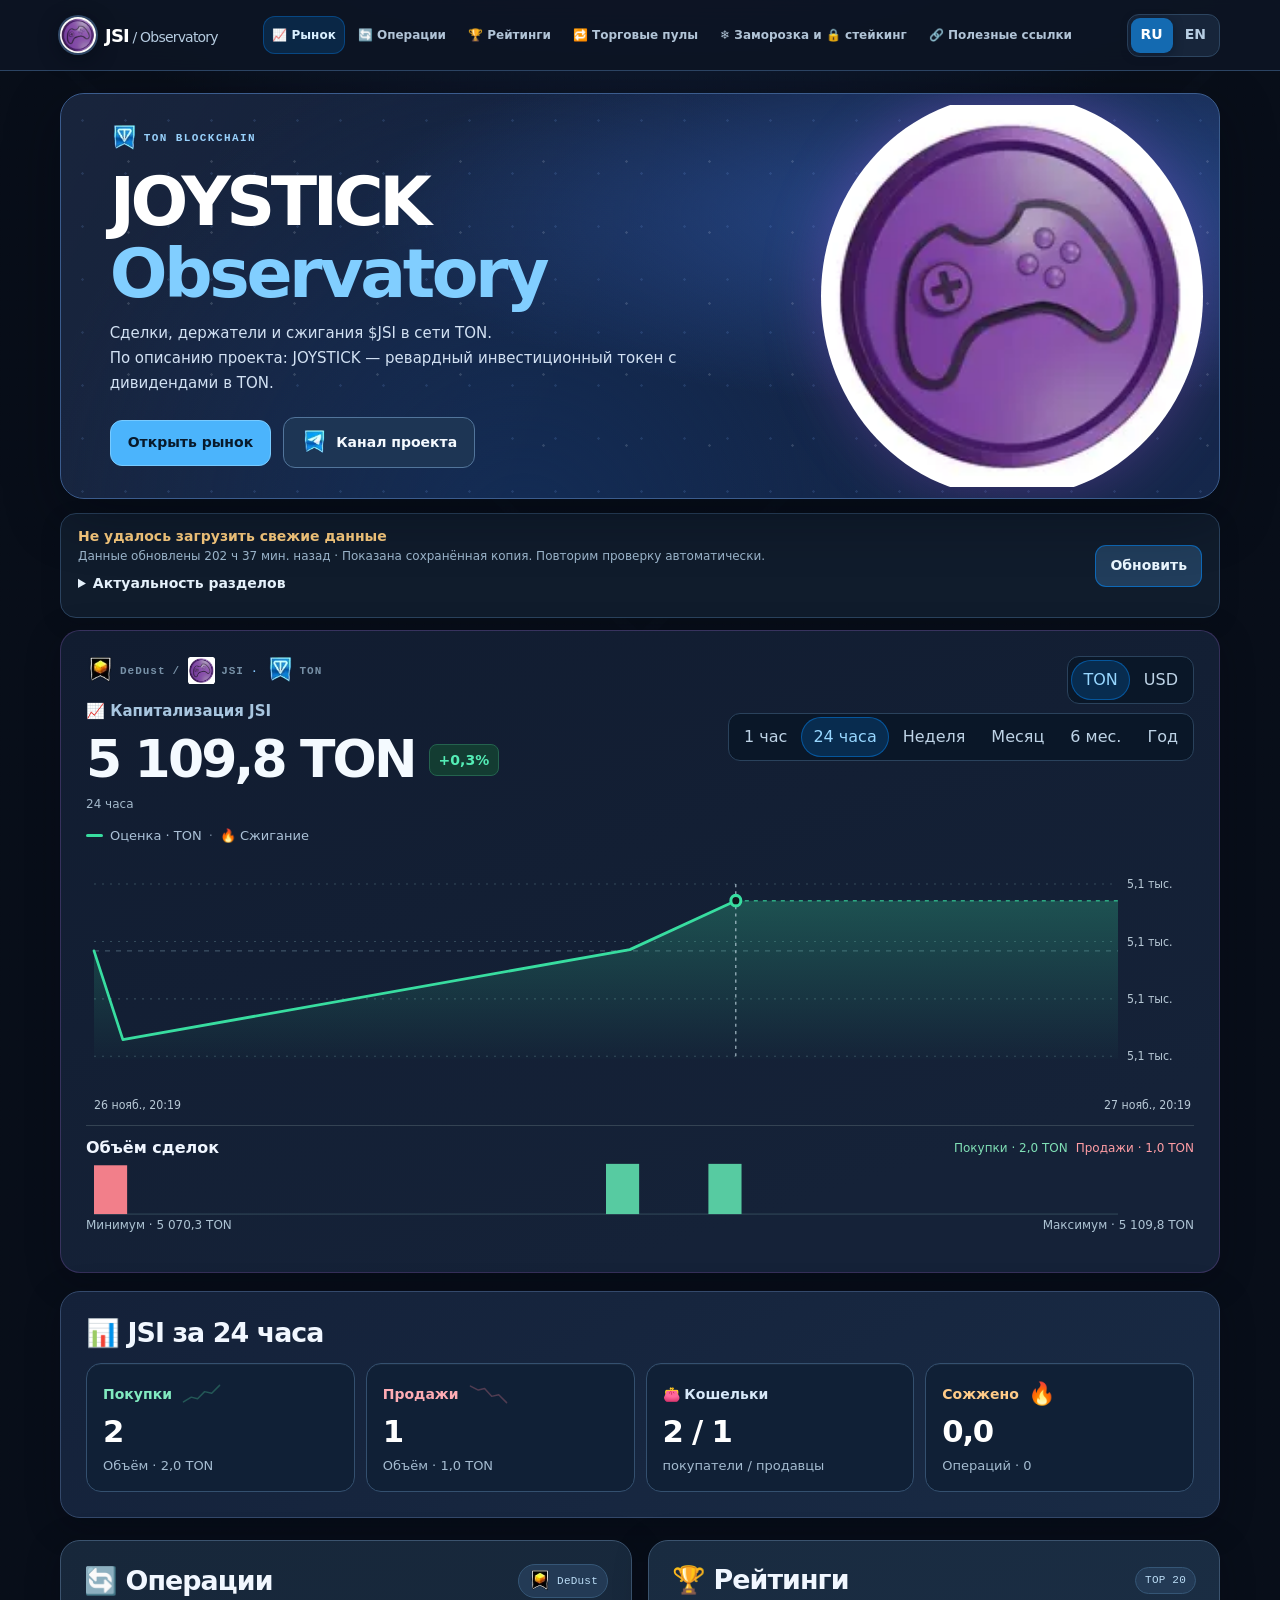
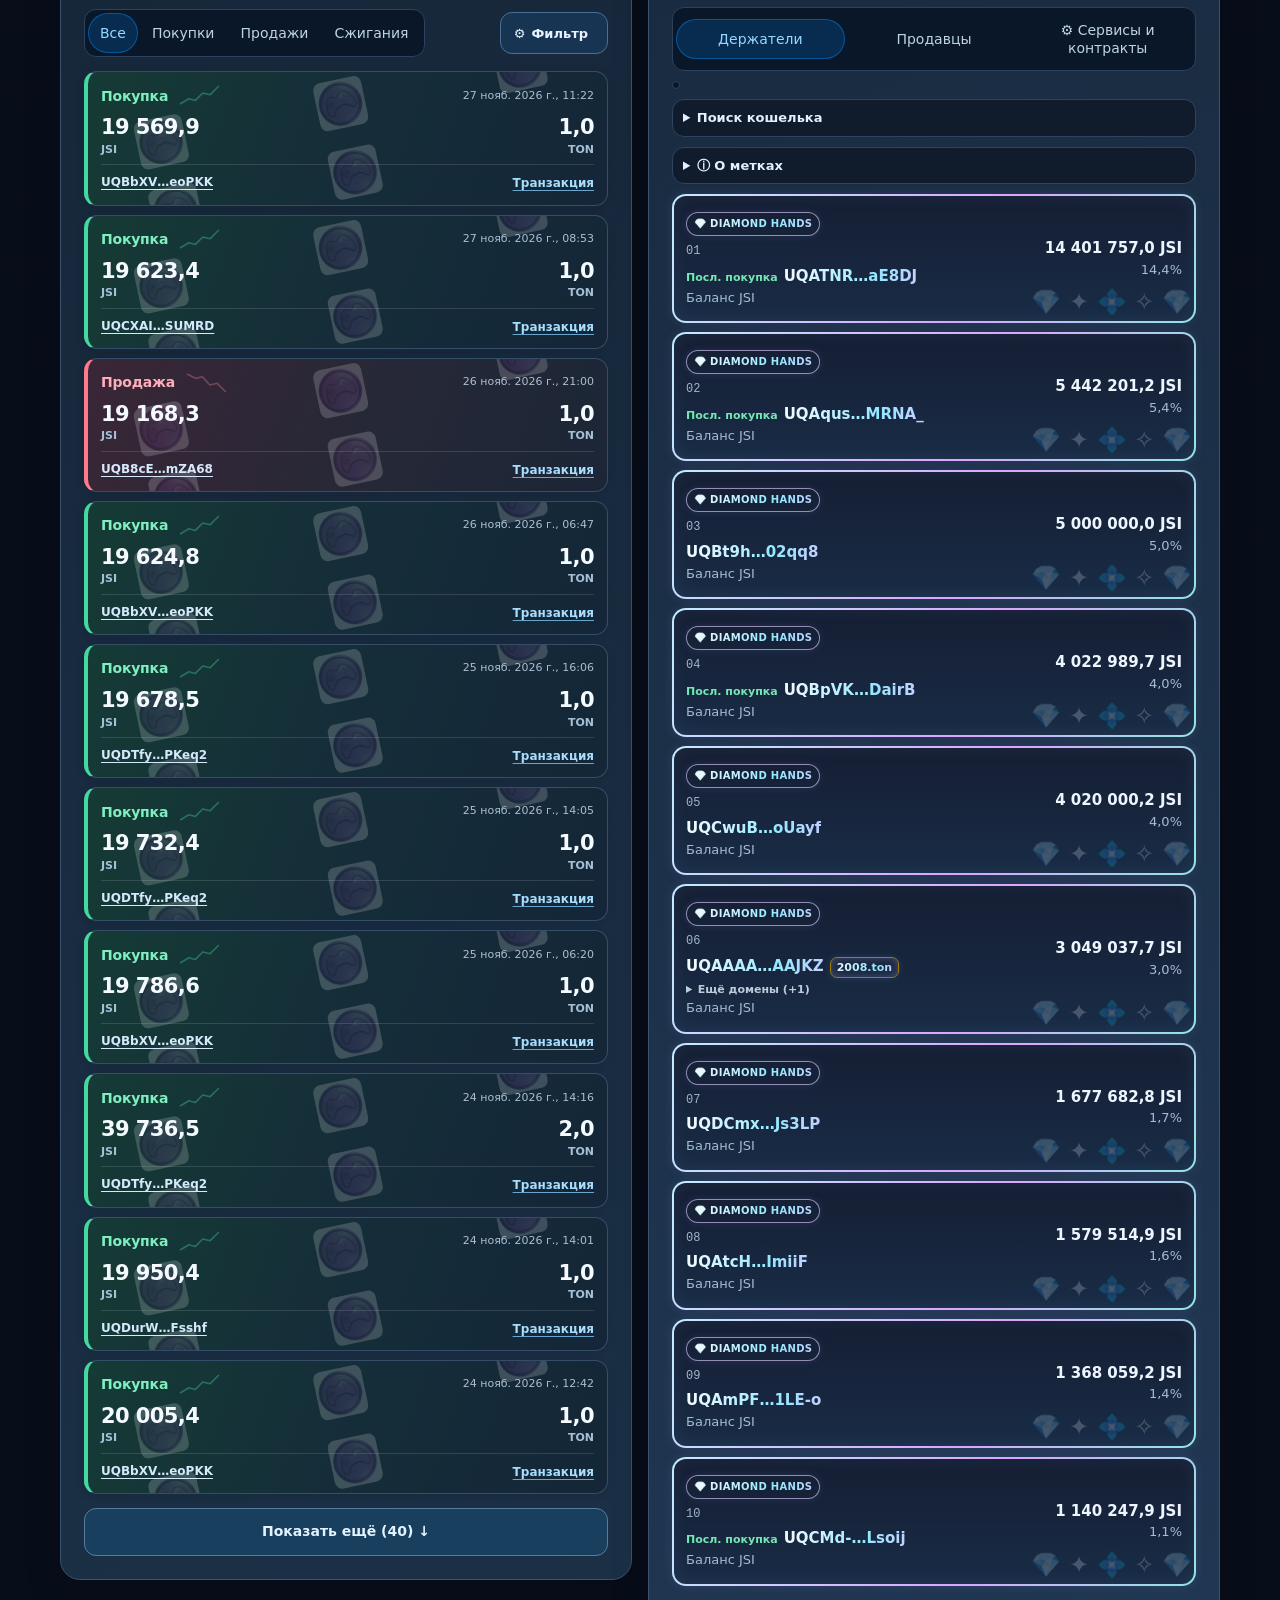
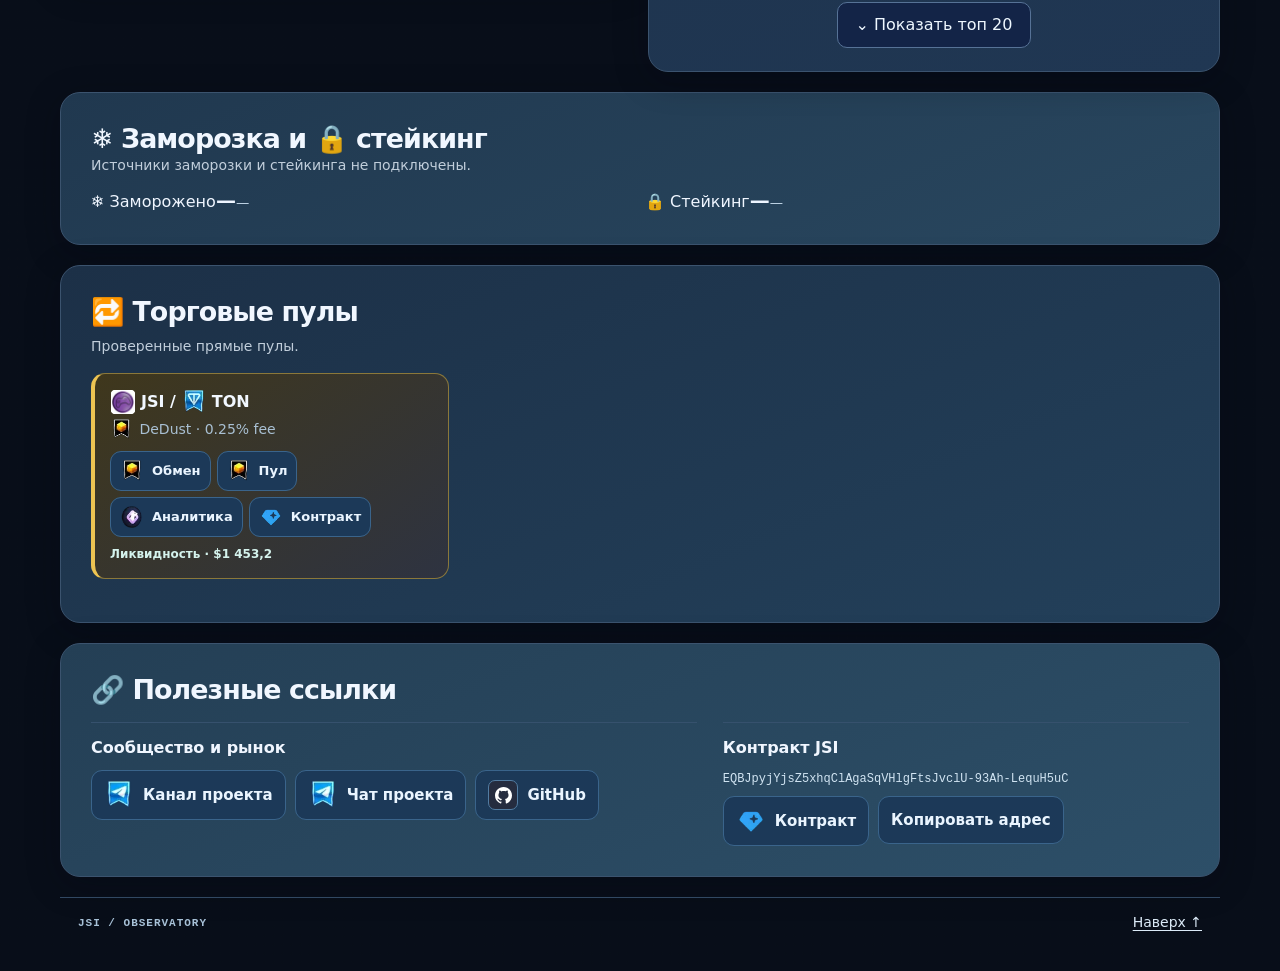
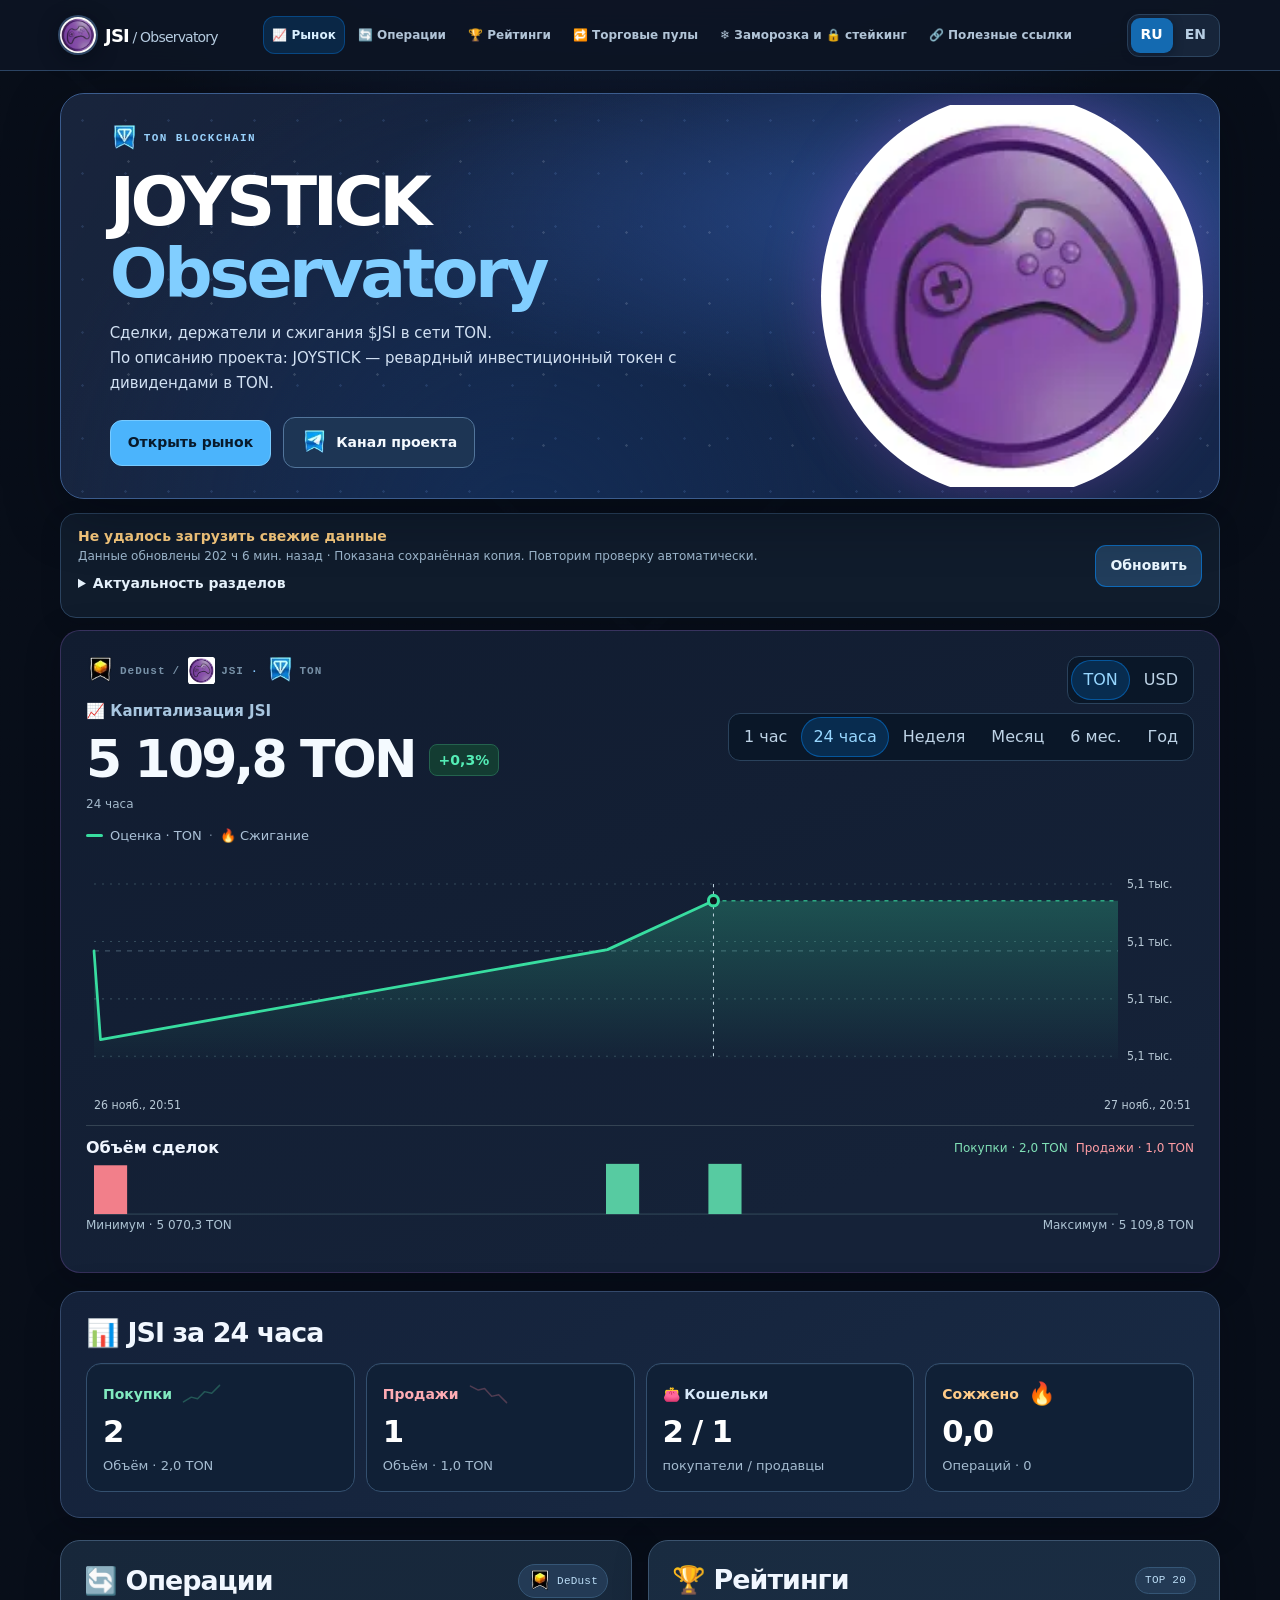
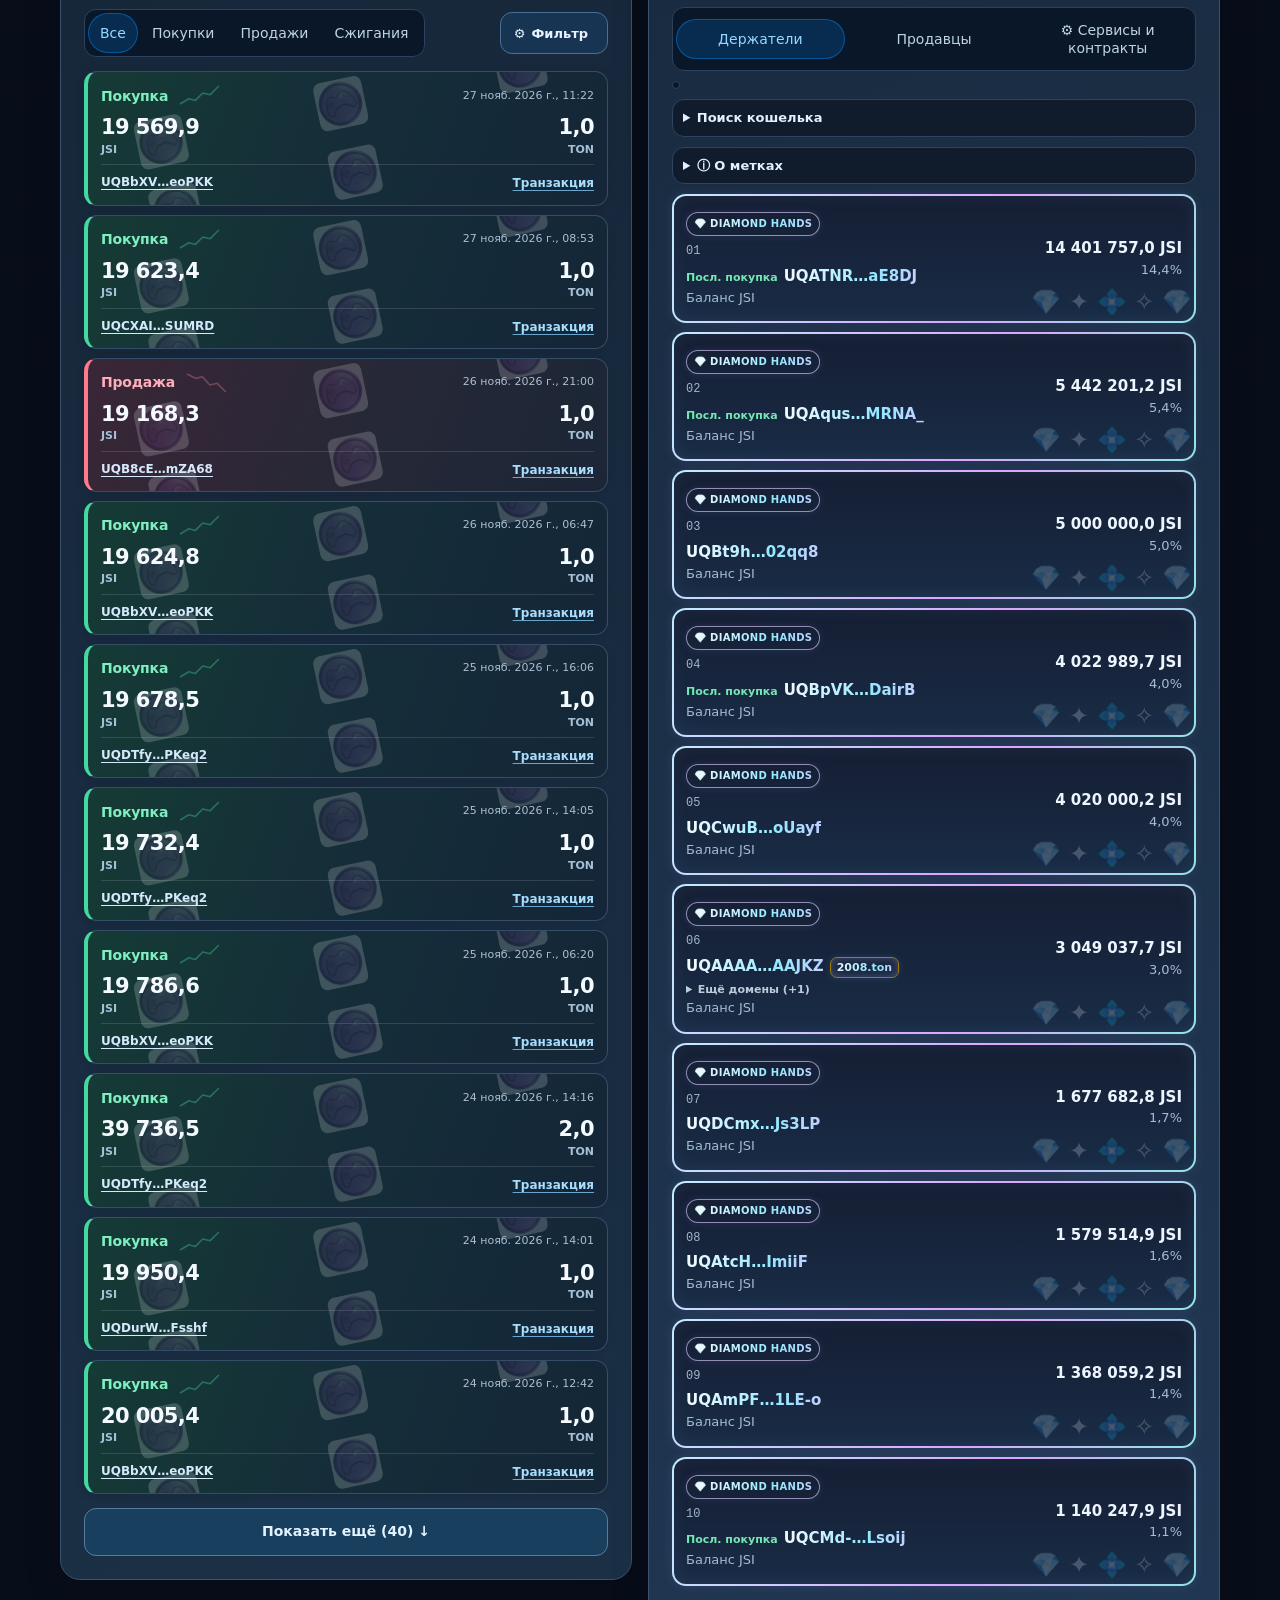
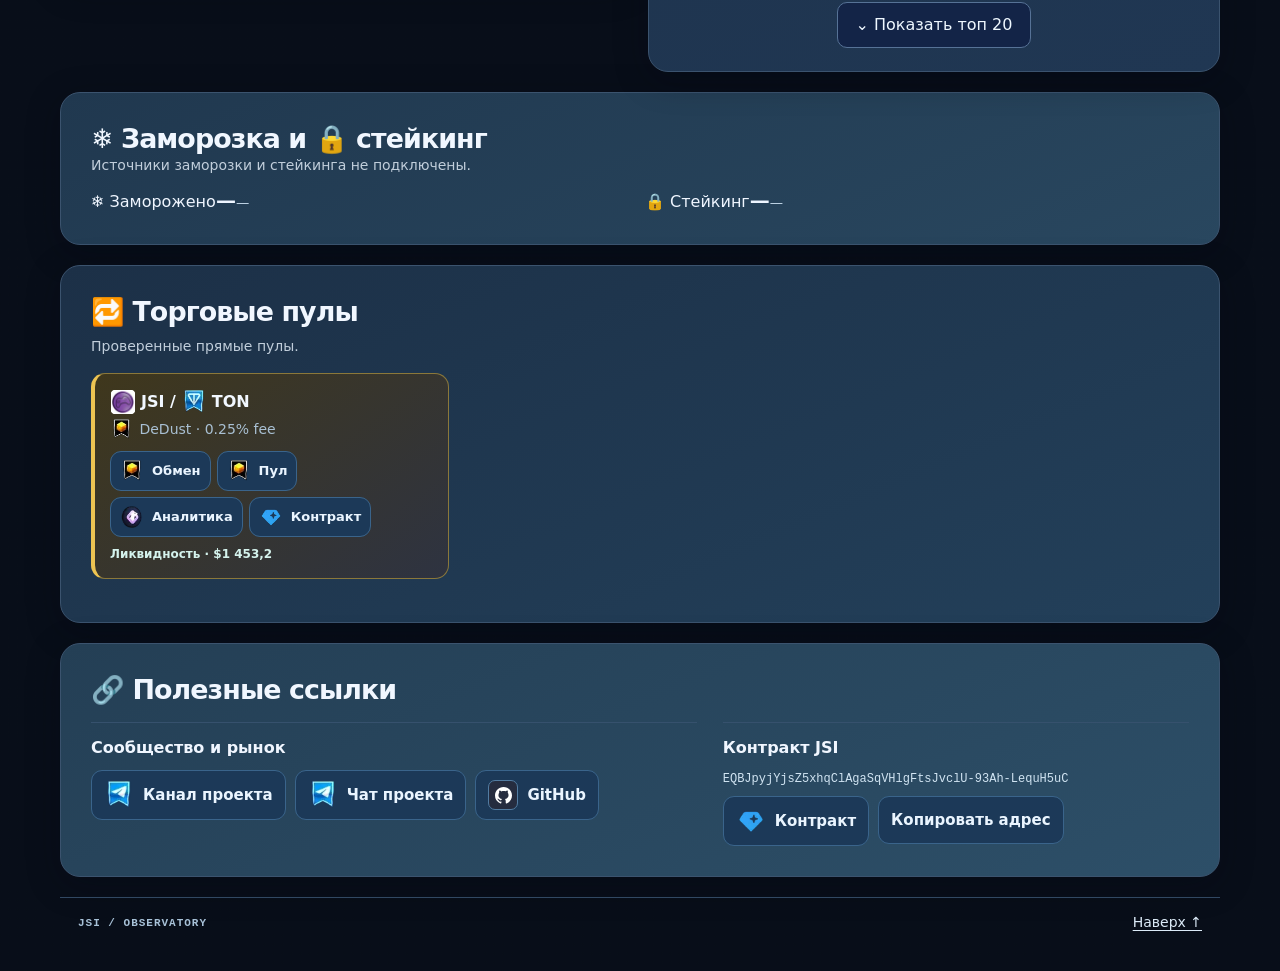
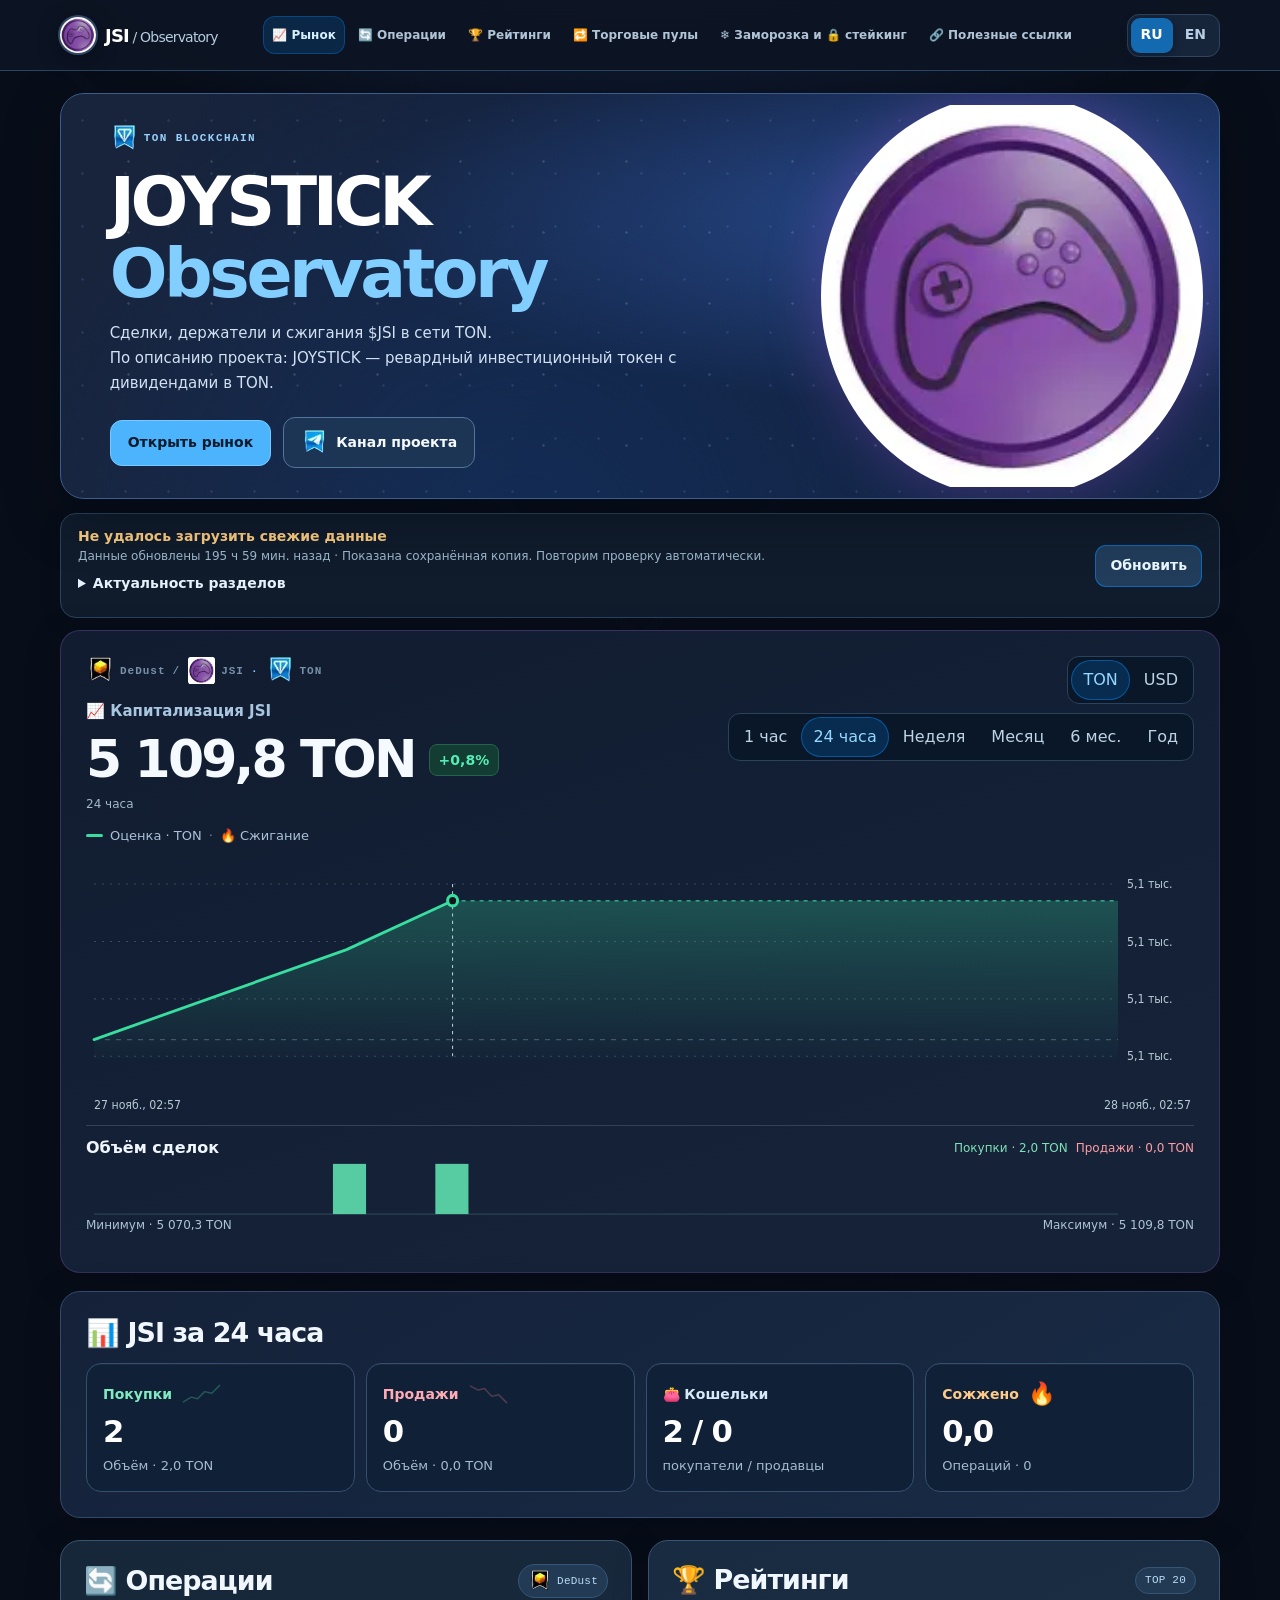
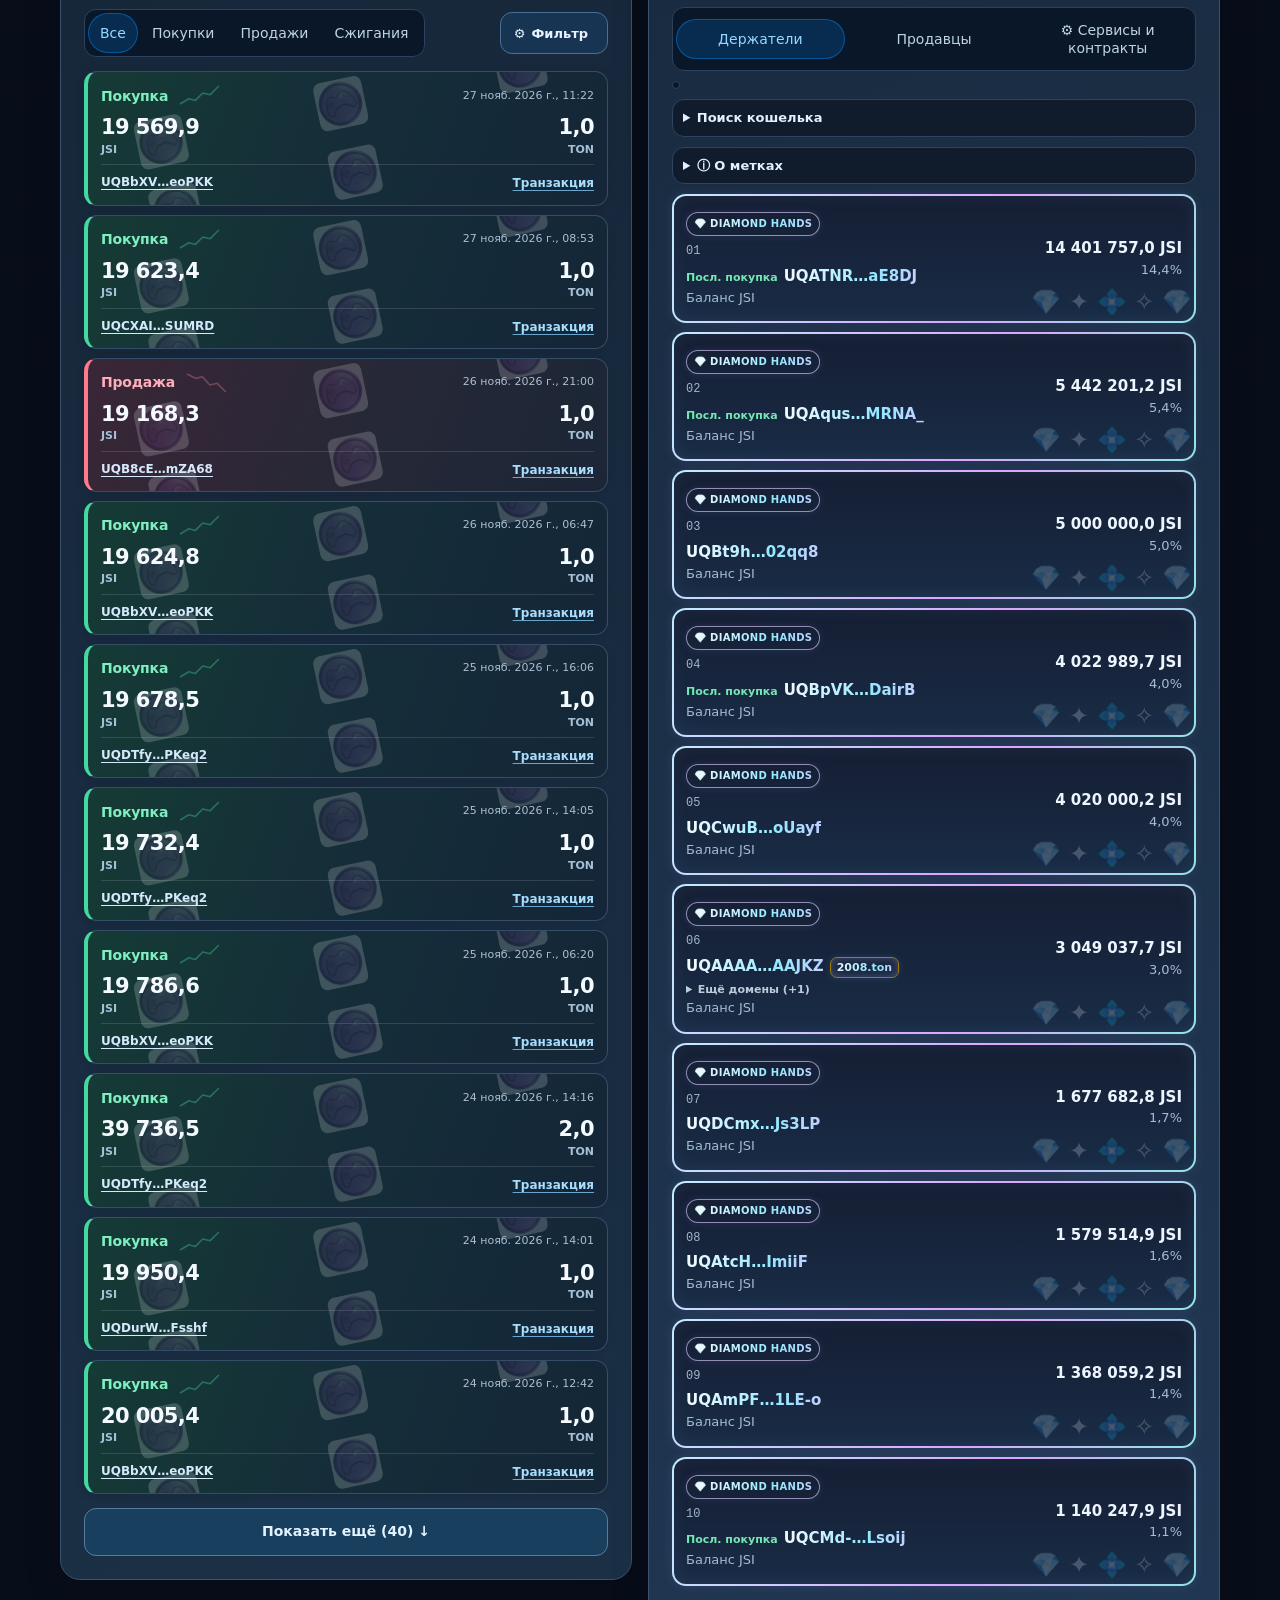
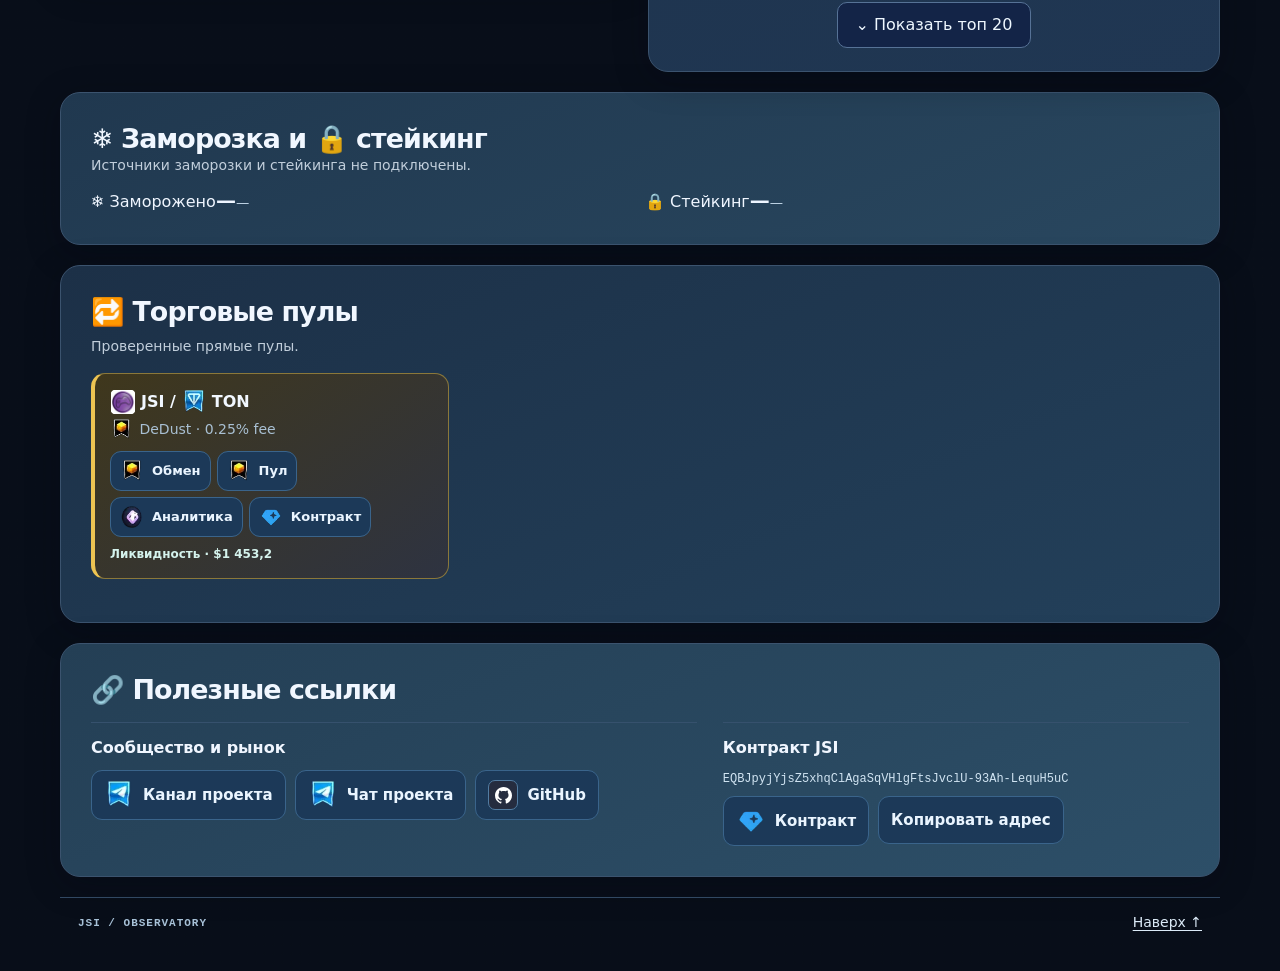
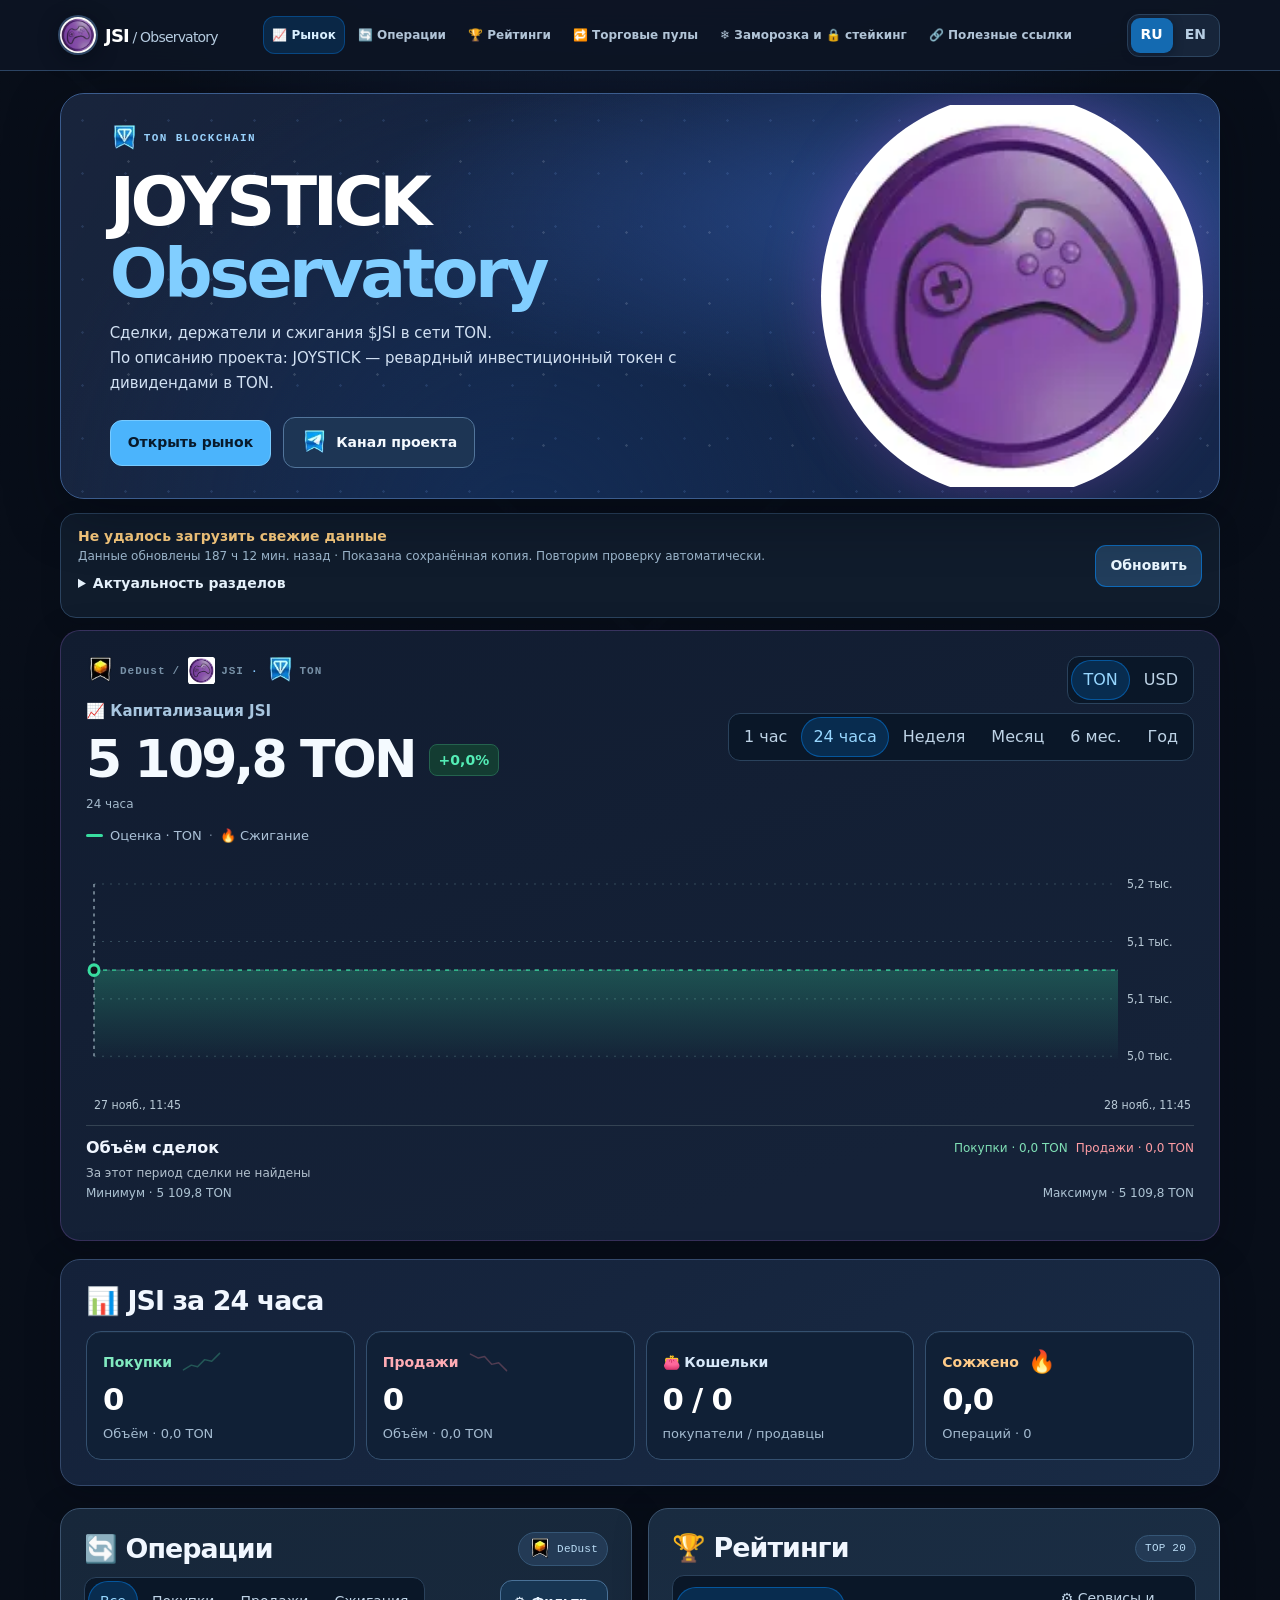
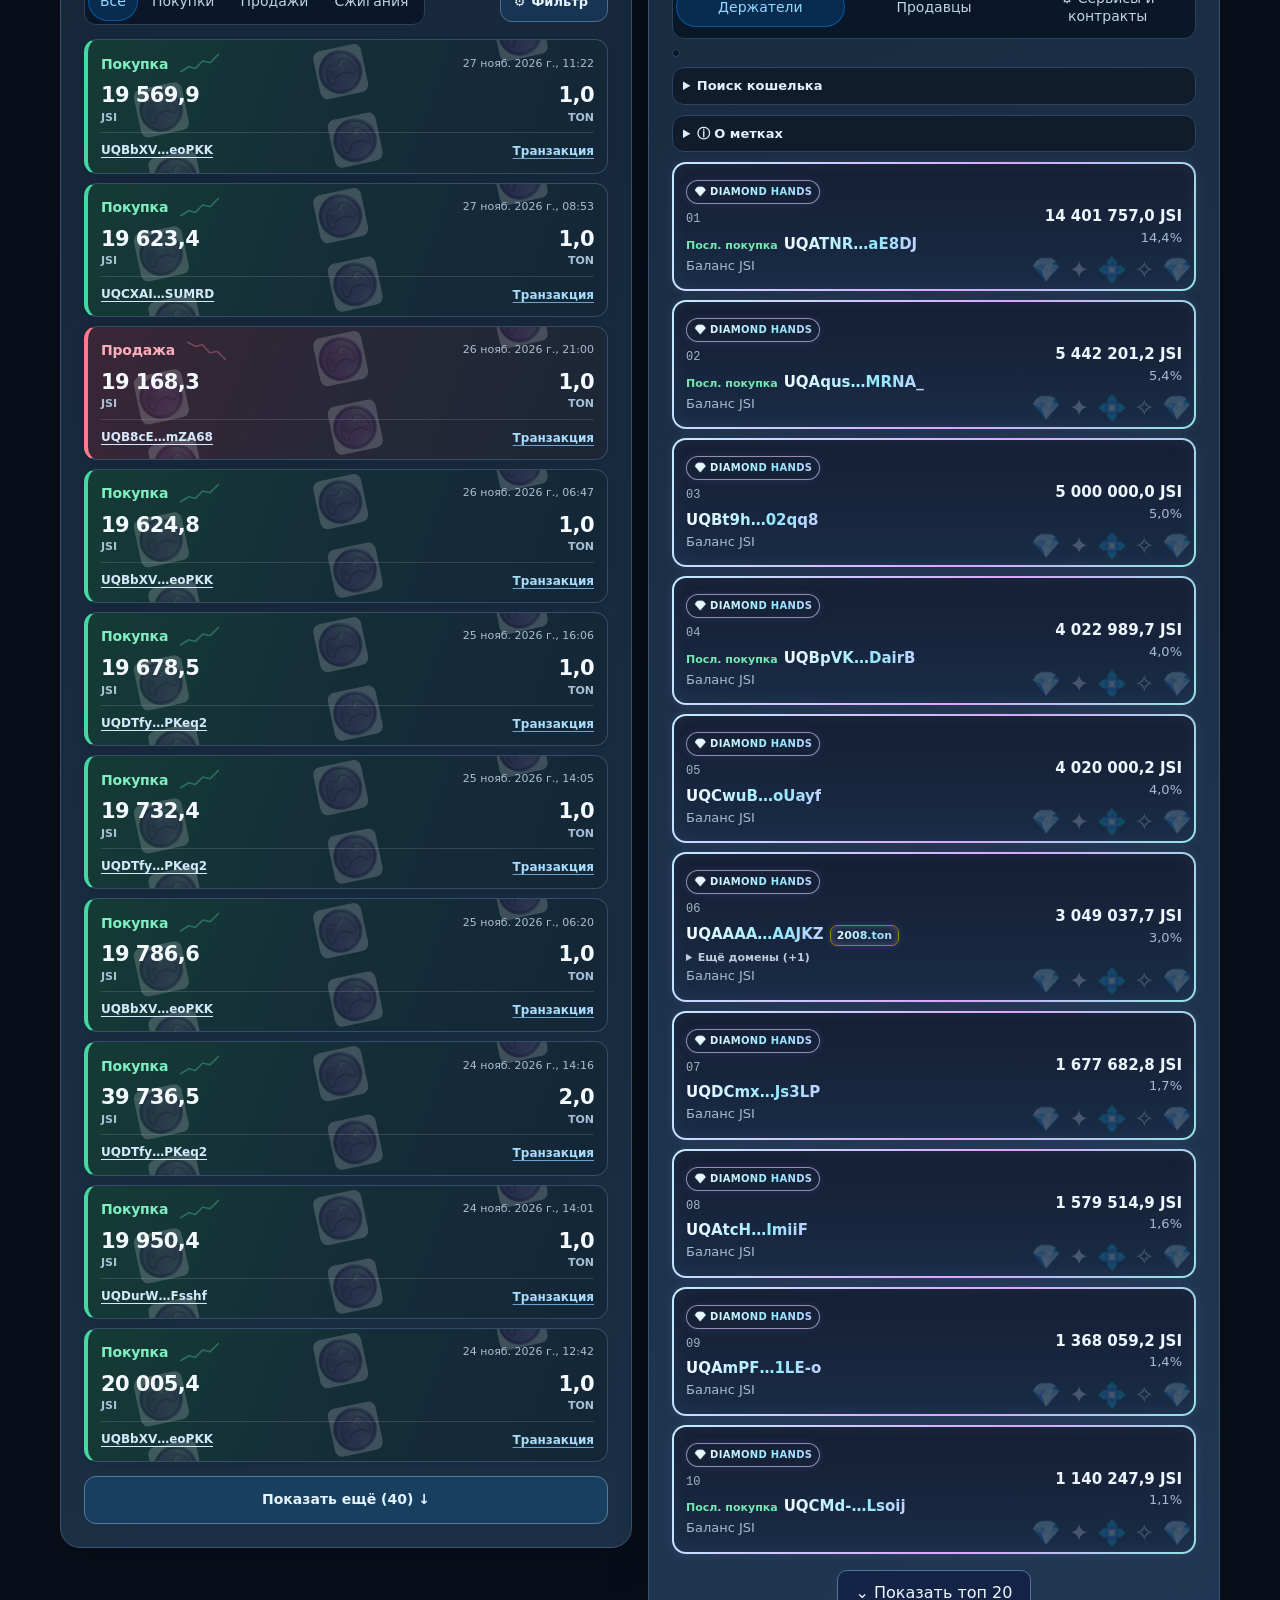
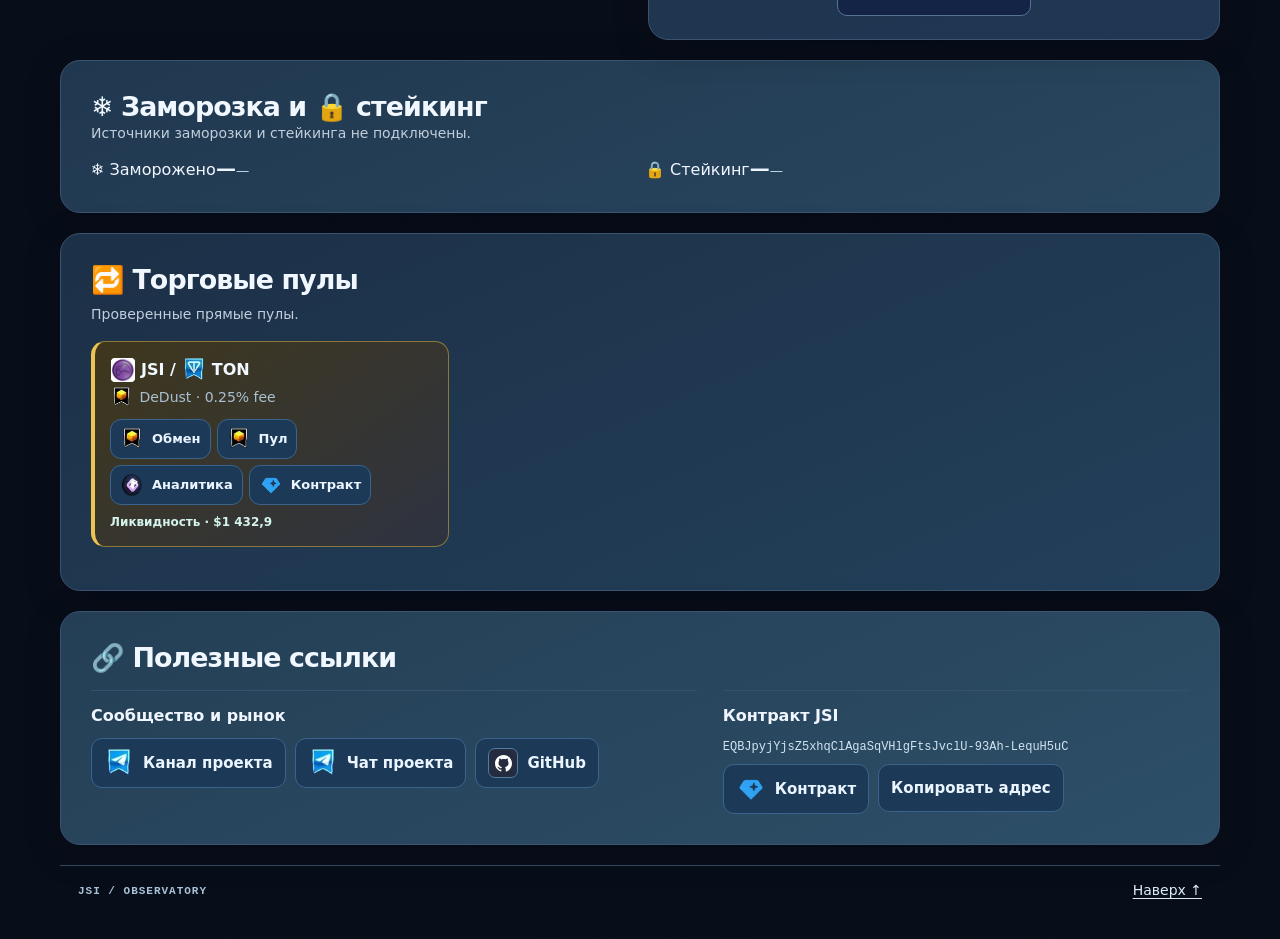
